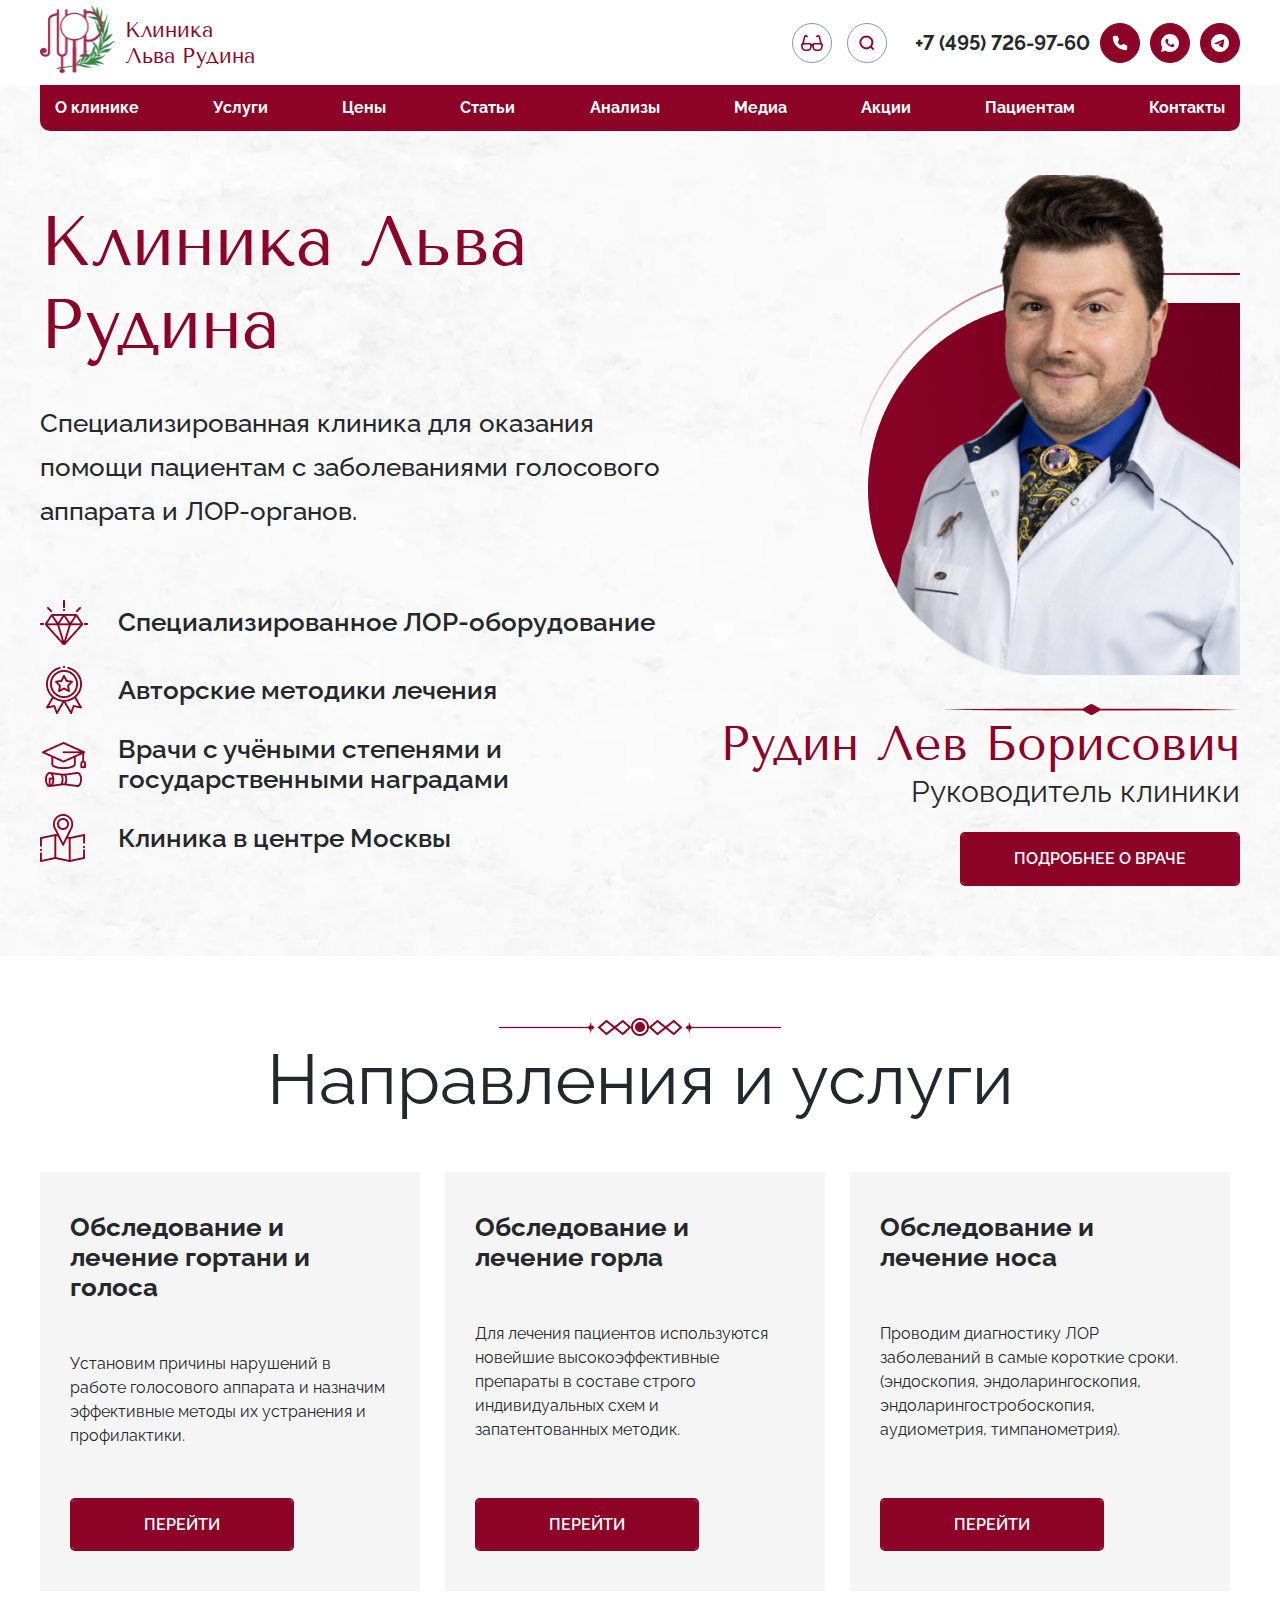
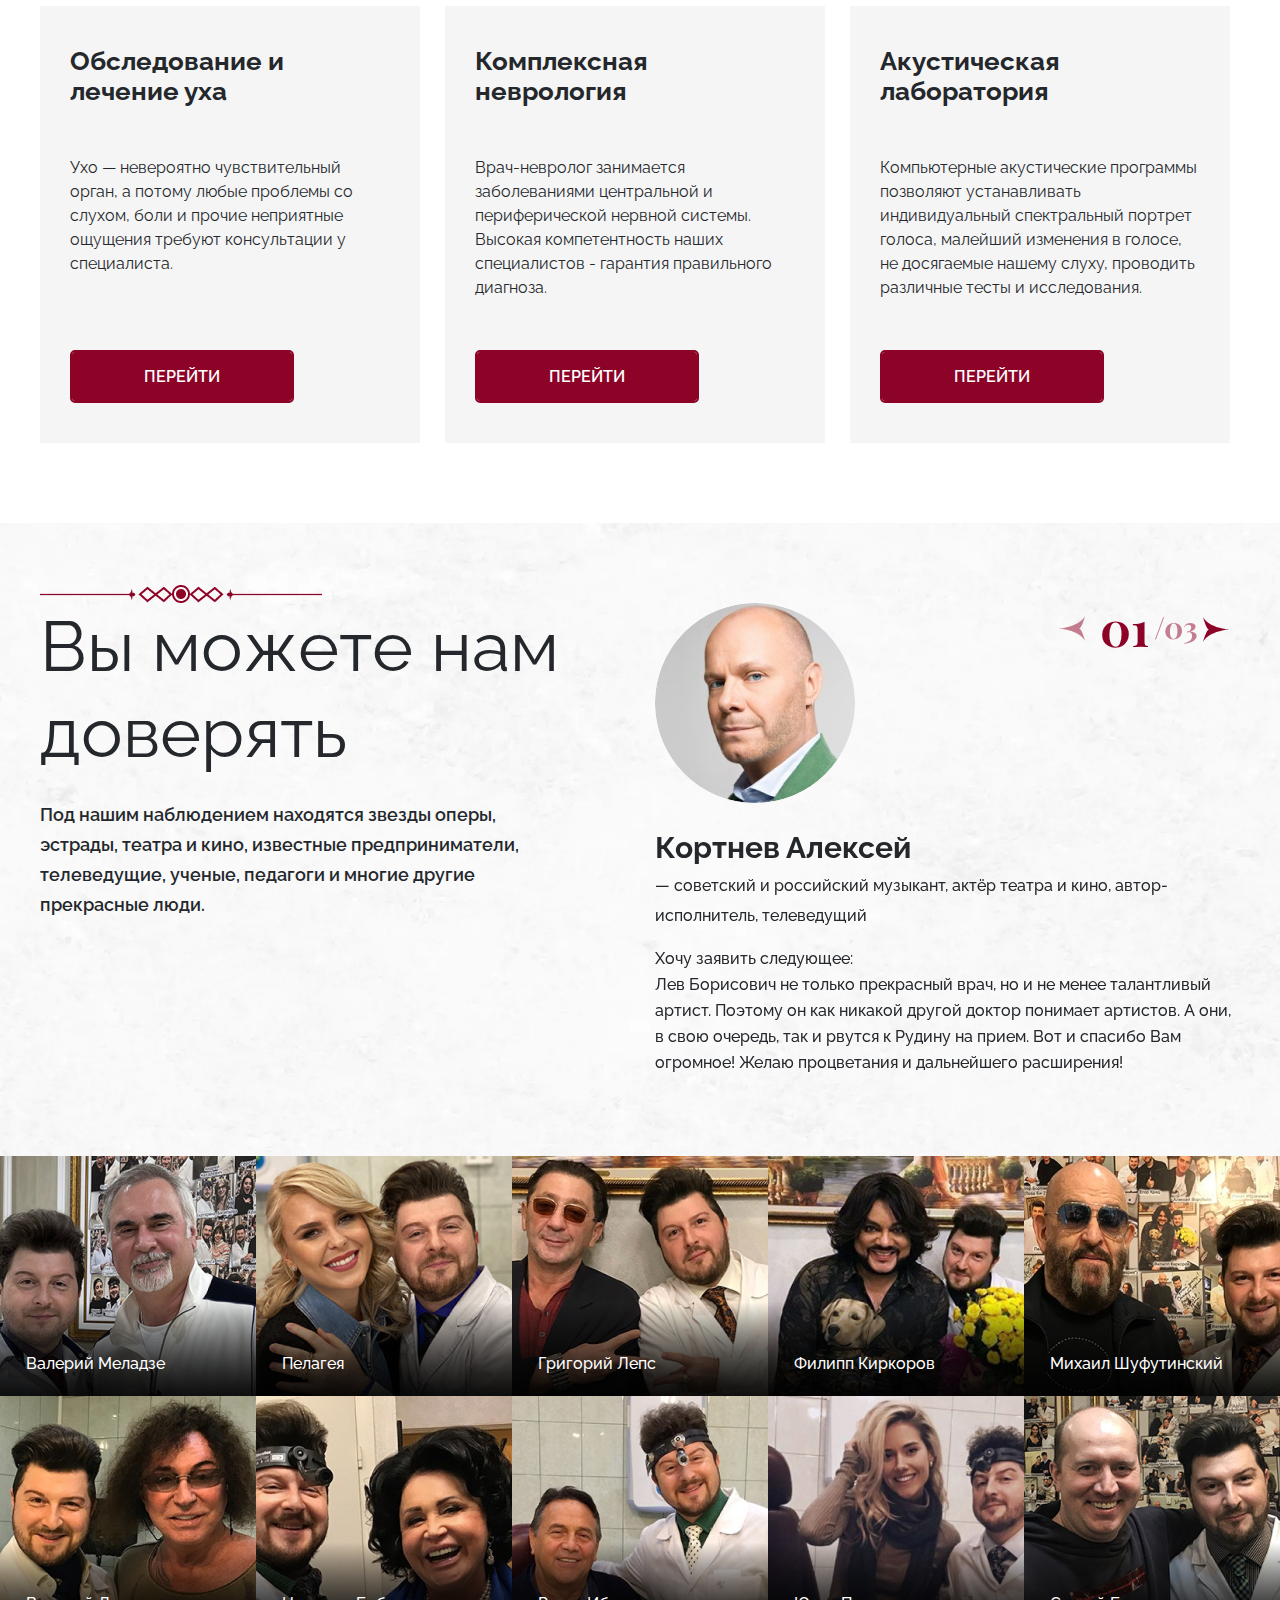
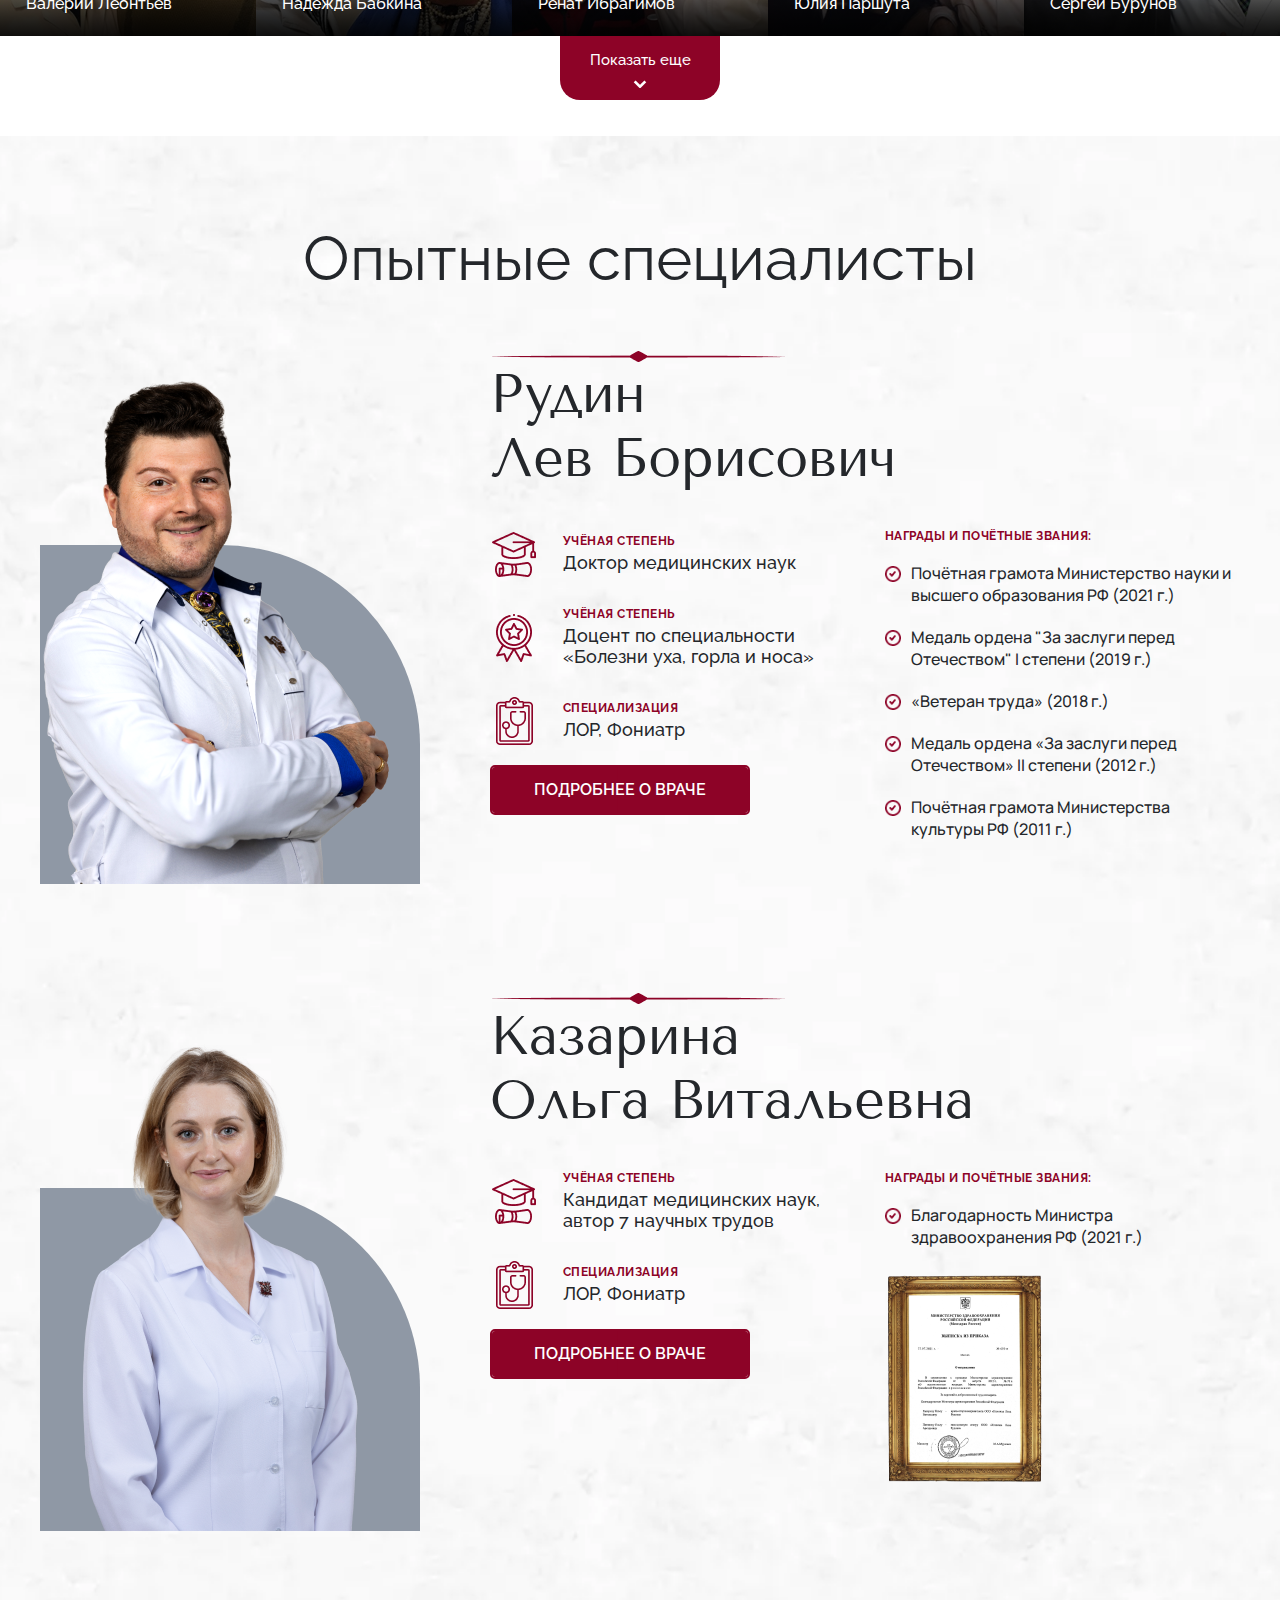
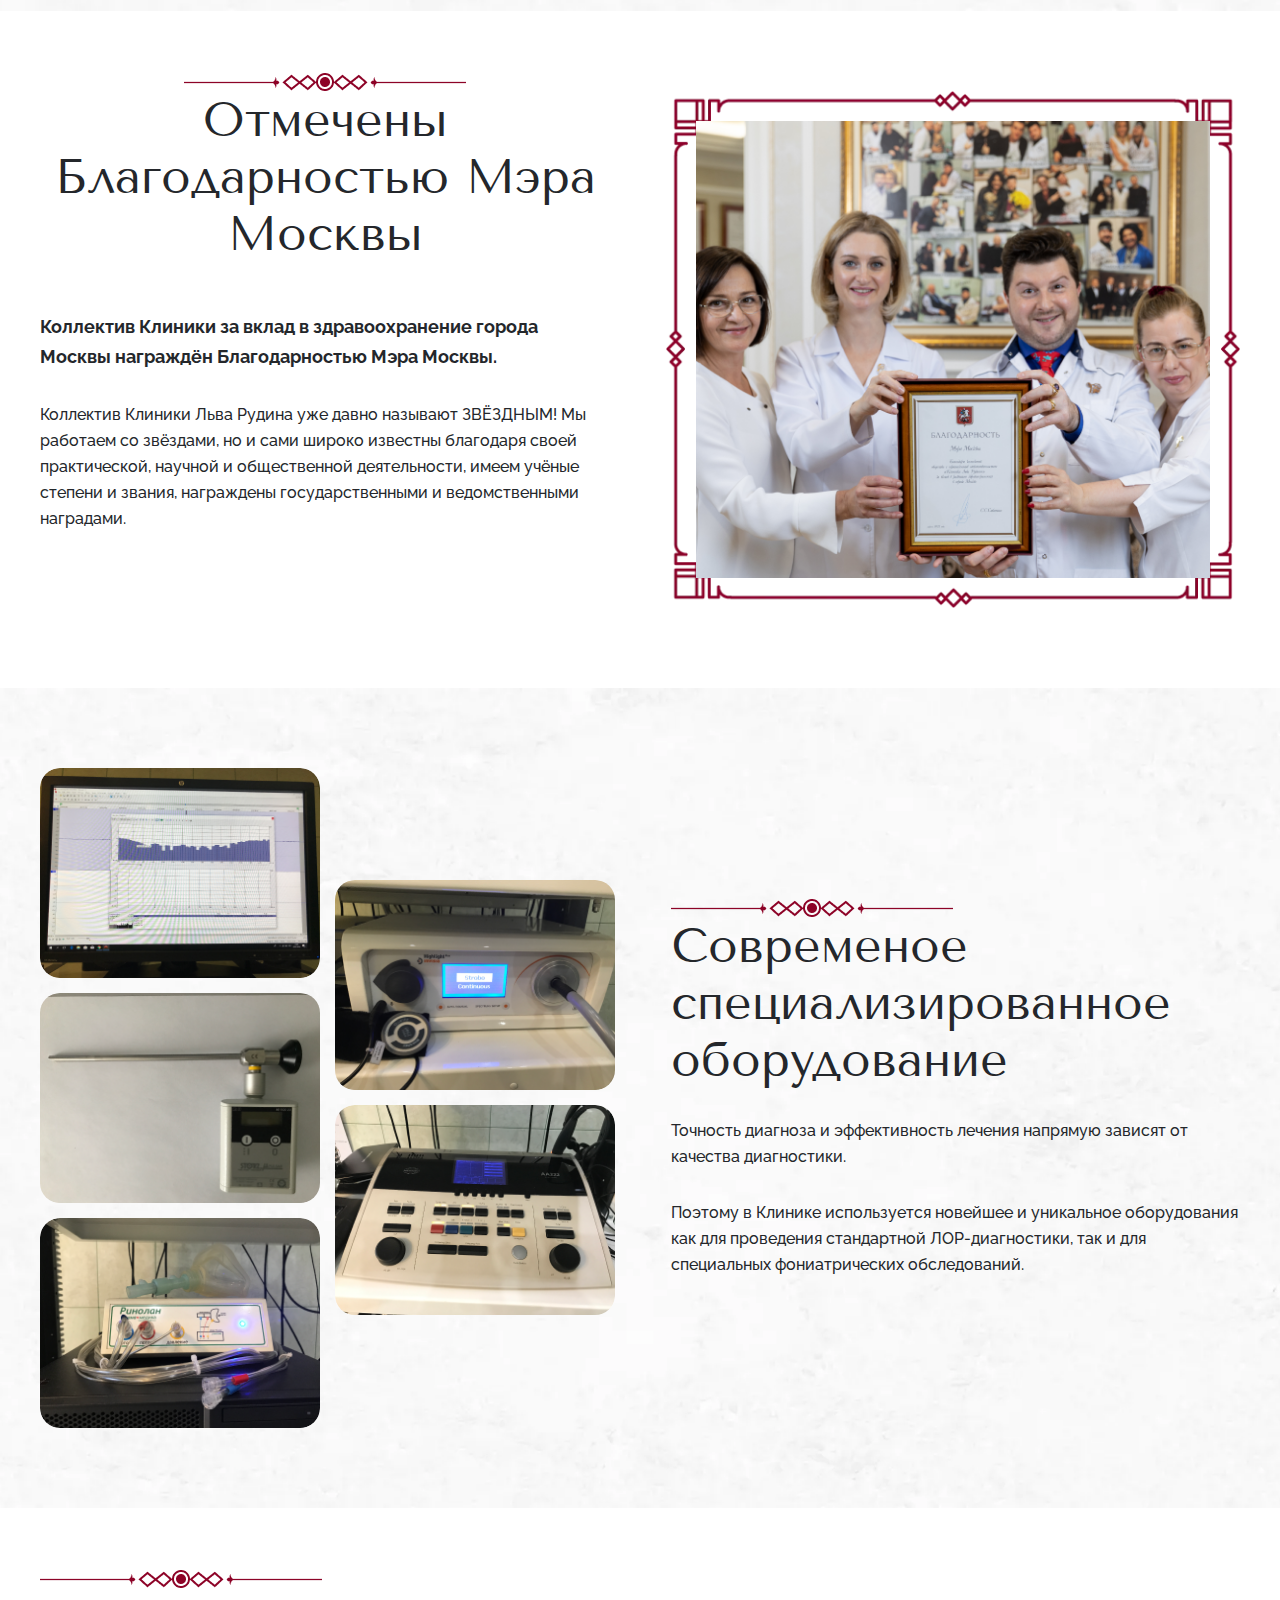
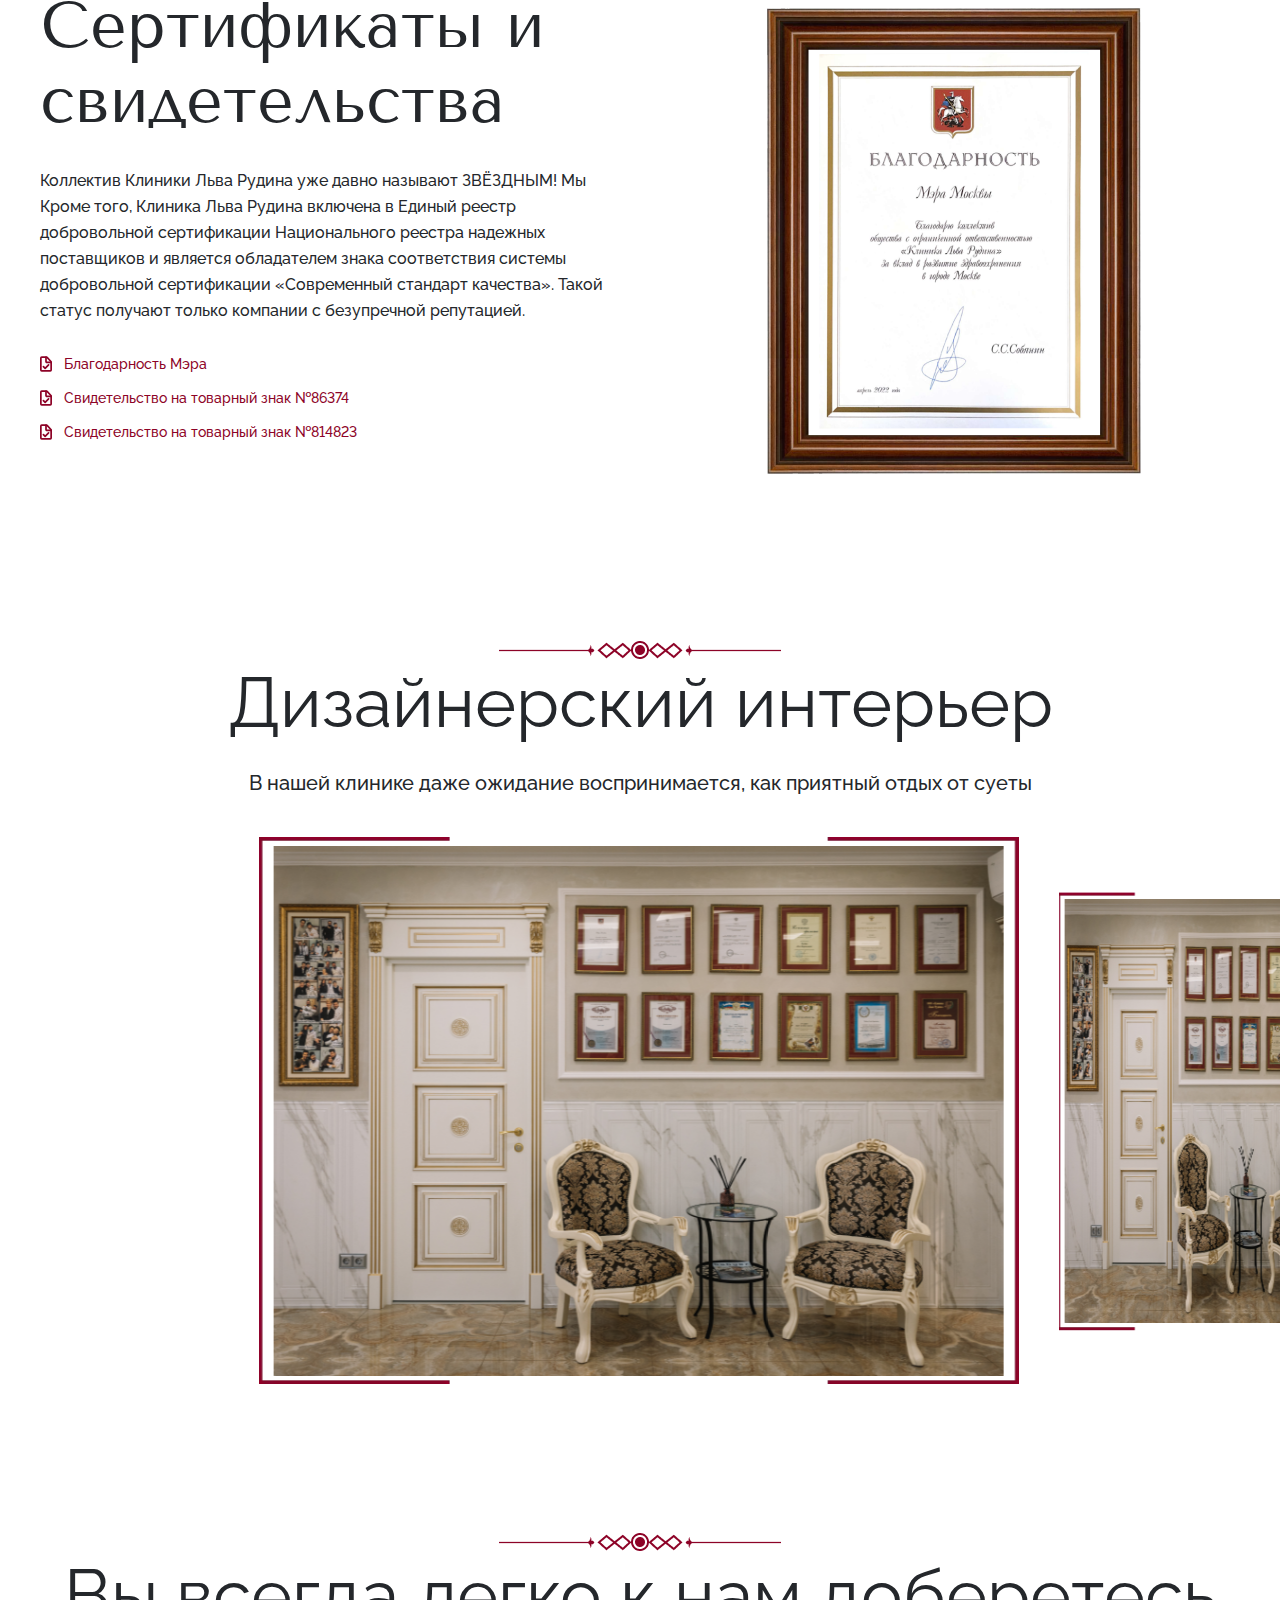
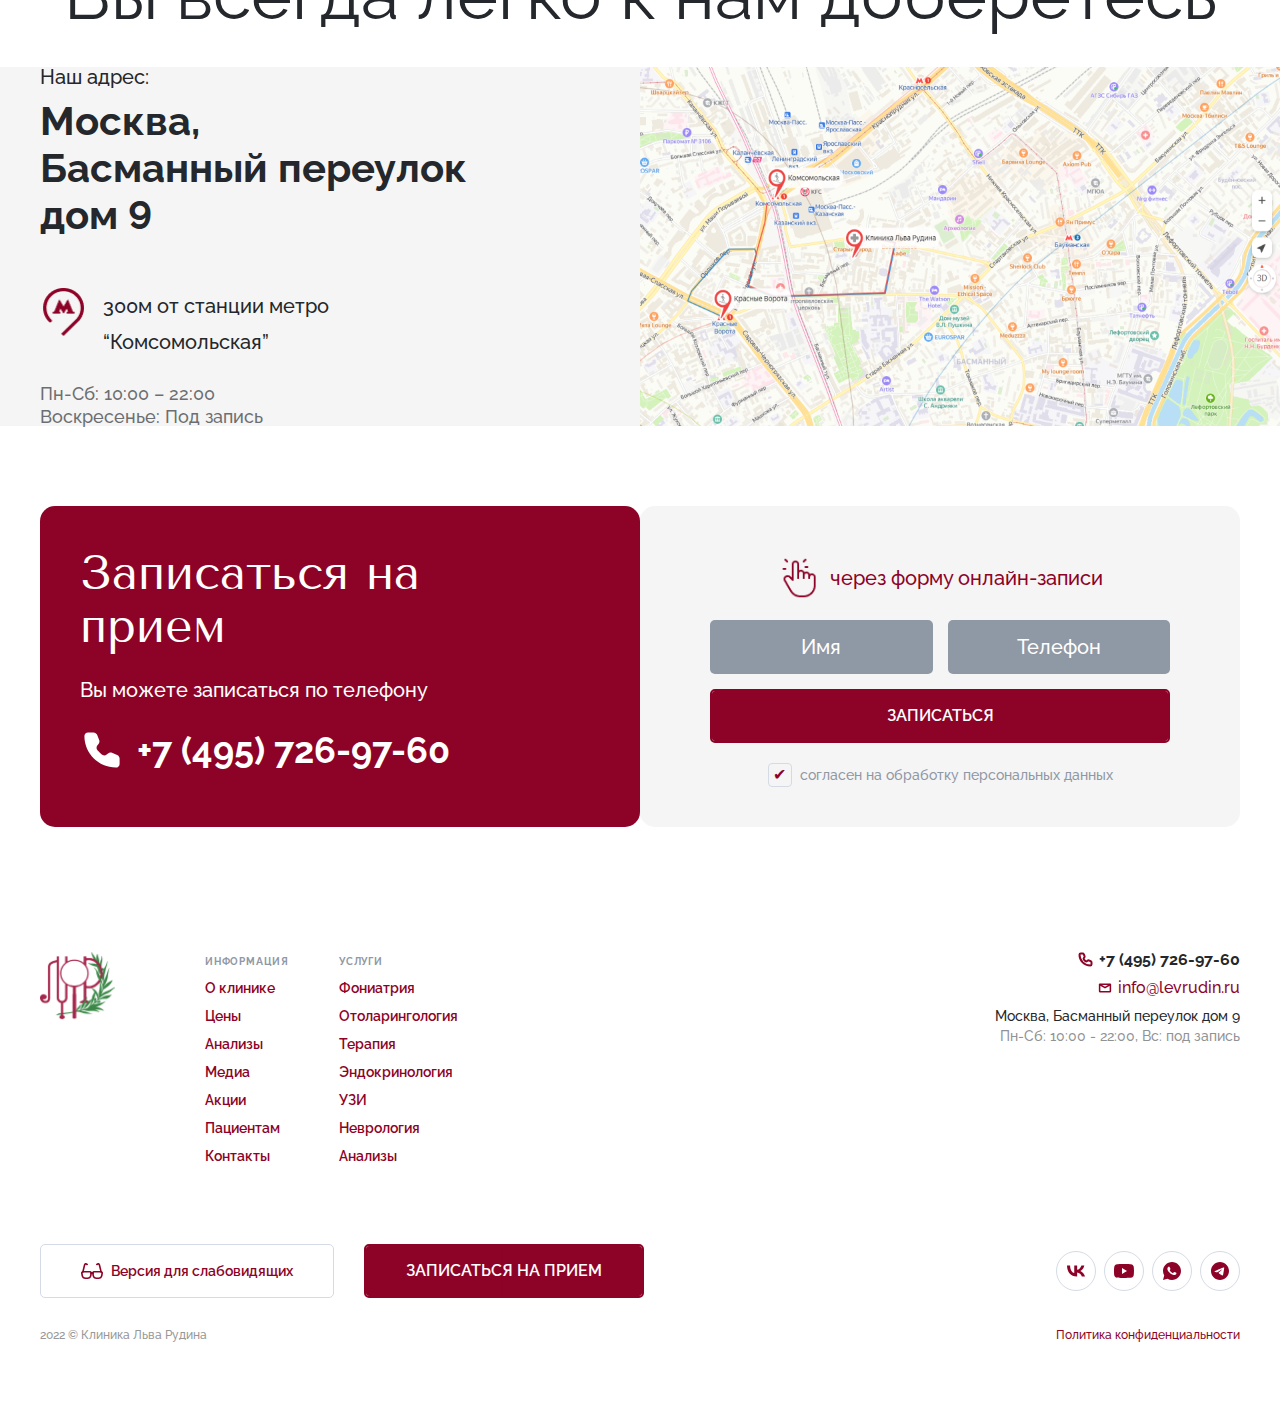
==== index.html @ e11194e7 "5" ====
<!DOCTYPE html>
<html lang="ru">
<head>
	<title>Главная</title>
	<meta charset="UTF-8">
	<meta name="format-detection" content="telephone=no">
	<meta name="viewport" content="width=device-width, initial-scale=1.0">
	<link rel="shortcut icon" href="img/favicon/Gulp.svg">
	<link rel="stylesheet" href="https://cdn.jsdelivr.net/npm/swiper@10/swiper-bundle.min.css?_v=20231007212232" />
	<link rel="stylesheet" href="css/style.min.css?_v=20231007212232">
</head>

<body>
	<div class="wrapper">
		<header class="header">
	<div class="header__body">
		<div class="header__container _container">
			<nav class="header__nav">
				<ul class="header__list">
					<li class="header__item"><a href="about.html" class="header__link link-page">О клинике</a></li>
					<li class="header__item"><a href="services.html" class="header__link link-page">Услуги</a></li>
					<li class="header__item"><a href="prices.html" class="header__link link-page">Цены</a></li>
					<li class="header__item"><a href="articles.html" class="header__link link-page">Статьи</a></li>
					<li class="header__item"><a href="analyzes.html" class="header__link link-page">Анализы</a></li>
					<li class="header__item"><a href="media.html" class="header__link link-page">Медиа</a></li>
					<li class="header__item"><a href="stocks.html" class="header__link link-page">Акции</a></li>
					<li class="header__item"><a href="patients.html" class="header__link link-page">Пациентам</a></li>
					<li class="header__item"><a href="contacts.html" class="header__link link-page">Контакты</a></li>
					<div class="header__list_close"></div>
				</ul>
				<div class="header-burger">
					<span></span>
					<span></span>
					<span></span>
				</div>
			</nav>

			<div class="header__content">
				<a href="index.html" class="header__logo">
					<img src="img/logo.png" alt="logo">
					<span class="header__logo-text">Клиника<br> Льва Рудина</span>
				</a>
				<div class="header__content-controls">
					<button class="header__visuallyImpaired header-controls-btn">
						<svg class='icon'>
							<use xlink:href='img/svg/sprite.svg#glasses'></use>
						</svg>
					</button>
					<form class="header__form">
						<input type="search" name="search" class="header__form_search" placeholder="поиск">
						<span class="header__form_btn header-controls-btn">
							<svg class='icon'>
								<use xlink:href='img/svg/sprite.svg#search'></use>
							</svg>
						</span>
					</form>
				</div>

				<a href="tel:74957269760" class="header__tel">+7 (495) 726-97-60</a>

				<div class="header__messengers" data-da=".header__nav,767.98,first">
					<a href="tel:74957269760" class="header__messengers_link">
						<svg class='icon'>
							<use xlink:href='img/svg/sprite.svg#tel'></use>
						</svg>
					</a>
					<a href="" class="header__messengers_link">
						<svg xmlns="http://www.w3.org/2000/svg" viewBox="0 0 18 18" class="icon">
							<path
								d="M9.00001 0C13.9707 0 18 4.0293 18 8.99999C18 13.9707 13.9707 18 9.00001 18C7.40951 18.0026 5.847 17.5816 4.47301 16.7805L0.00361266 18L1.22041 13.5288C0.418596 12.1544 -0.00264454 10.5912 1.24922e-05 8.99999C1.24922e-05 4.0293 4.02931 0 9.00001 0ZM5.93281 4.77L5.75281 4.7772C5.63628 4.78429 5.52239 4.81491 5.41801 4.8672C5.32038 4.92248 5.23126 4.9916 5.15341 5.0724C5.04541 5.1741 4.98421 5.2623 4.91851 5.3478C4.58562 5.78061 4.40638 6.31198 4.40911 6.858C4.41091 7.299 4.52611 7.72829 4.70611 8.12969C5.07421 8.94149 5.67991 9.80099 6.47911 10.5975C6.67171 10.7892 6.86071 10.9818 7.06411 11.1609C8.05716 12.0352 9.24053 12.6657 10.5201 13.0023L11.0313 13.0806C11.1978 13.0896 11.3643 13.077 11.5317 13.0689C11.7938 13.0554 12.0498 12.9844 12.2814 12.861C12.3993 12.8003 12.5143 12.7342 12.6261 12.663C12.6261 12.663 12.6648 12.6378 12.7386 12.582C12.8601 12.492 12.9348 12.4281 13.0356 12.3228C13.1103 12.2454 13.1751 12.1545 13.2246 12.051C13.2948 11.9043 13.365 11.6244 13.3938 11.3913C13.4154 11.2131 13.4091 11.1159 13.4064 11.0556C13.4028 10.9593 13.3227 10.8594 13.2354 10.8171L12.7116 10.5822C12.7116 10.5822 11.9286 10.2411 11.4498 10.0233C11.3997 10.0014 11.346 9.98891 11.2914 9.98639C11.2298 9.98007 11.1676 9.987 11.1089 10.0067C11.0503 10.0264 10.9965 10.0585 10.9512 10.1007C10.9467 10.0989 10.8864 10.1502 10.2357 10.9386C10.1984 10.9888 10.1469 11.0267 10.0879 11.0475C10.0289 11.0684 9.96509 11.0712 9.90451 11.0556C9.84588 11.0399 9.78843 11.02 9.7326 10.9962C9.62101 10.9494 9.58231 10.9314 9.50581 10.899C8.98927 10.6736 8.51103 10.369 8.08831 9.99629C7.97491 9.89729 7.86961 9.78929 7.76161 9.68489C7.40754 9.3458 7.09896 8.9622 6.84361 8.54369L6.79051 8.45819C6.75237 8.40074 6.72153 8.33877 6.69871 8.27369C6.66451 8.14139 6.75361 8.03519 6.75361 8.03519C6.75361 8.03519 6.97231 7.79579 7.07401 7.66619C7.17301 7.54019 7.25671 7.4178 7.31071 7.3305C7.41691 7.1595 7.45021 6.984 7.39441 6.8481C7.14241 6.2325 6.88141 5.6196 6.61321 5.0112C6.56011 4.8906 6.40261 4.8042 6.25951 4.7871C6.21091 4.7817 6.16231 4.7763 6.11371 4.7727C5.99284 4.76669 5.87173 4.76789 5.75101 4.7763L5.93191 4.7691L5.93281 4.77Z" />
						</svg>
					</a>
					<a href="" class="header__messengers_link">
						<svg xmlns="http://www.w3.org/2000/svg" viewBox="0 0 18 18" class="icon">
							<path
								d="M9 0C4.032 0 0 4.032 0 9C0 13.968 4.032 18 9 18C13.968 18 18 13.968 18 9C18 4.032 13.968 0 9 0ZM13.176 6.12C13.041 7.542 12.456 10.998 12.159 12.591C12.033 13.266 11.781 13.491 11.547 13.518C11.025 13.563 10.629 13.176 10.125 12.843C9.333 12.321 8.883 11.997 8.118 11.493C7.227 10.908 7.803 10.584 8.316 10.062C8.451 9.927 10.755 7.83 10.8 7.641C10.8063 7.61237 10.8054 7.58265 10.7976 7.55442C10.7897 7.52619 10.7751 7.5003 10.755 7.479C10.701 7.434 10.629 7.452 10.566 7.461C10.485 7.479 9.225 8.316 6.768 9.972C6.408 10.215 6.084 10.341 5.796 10.332C5.472 10.323 4.86 10.152 4.401 9.999C3.834 9.819 3.393 9.72 3.429 9.405C3.447 9.243 3.672 9.081 4.095 8.91C6.723 7.767 8.469 7.011 9.342 6.651C11.844 5.607 12.357 5.427 12.699 5.427C12.771 5.427 12.942 5.445 13.05 5.535C13.14 5.607 13.167 5.706 13.176 5.778C13.167 5.832 13.185 5.994 13.176 6.12Z" />
						</svg>
					</a>
				</div>
			</div>
		</div>
	</div>
</header>
		<main class="page">
			<section class="intro section section-bg">
				<div class="intro__container _container">
					<div class="intro__body">
						<div class="intro__content">
							<h1 class="intro__title h1">Клиника Льва Рудина</h1>
							<p class="intro__subtitle">Специализированная клиника для оказания помощи пациентам с заболеваниями
								голосового аппарата и ЛОР-органов.</p>
							<ul class="intro__list">
								<li class="intro__item">
									<img src="img/icons/intro-list-1.png" alt="icon">
									<span>Специализированное ЛОР-оборудование</span>
								</li>
								<li class="intro__item">
									<img src="img/icons/intro-list-2.png" alt="icon">
									<span>Авторские методики лечения</span>
								</li>
								<li class="intro__item">
									<img src="img/icons/intro-list-3.png" alt="icon">
									<span>Врачи с учёными степенями
										и государственными наградами</span>
								</li>
								<li class="intro__item">
									<img src="img/icons/intro-list-4.png" alt="icon">
									<span>Клиника в центре Москвы</span>
								</li>
							</ul>
						</div>
						<div class="intro__right">
							<div class="intro__wpImg">
								<img src="img/rudin_new.png" alt="Рудин">
							</div>
							<div class="intro__right_block">
								<h2 class="intro__right_title">
									Рудин Лев Борисович
									<img src="img/icons/intro-decor.png" alt="intro-decor">
								</h2>
								<span class="intro__right_post">Руководитель клиники</span>
								<a href="" class="intro__right_link button hover">Подробнее о враче</a>
							</div>
						</div>
					</div>
				</div>
			</section>

			<section class="services section">
				<div class="services__container _container">
					<div class="services__body">
						<h2 class="services__title h2">
							<img src="img/icons/title-decor.png" alt="title-decor">
							Направления и услуги
						</h2>
						<div class="services__swiper">
							<div class="services__content">
								<div class="services__block">
									<h4 class="services__block_title">Обследование и лечение гортани и голоса</h4>
									<p class="services__block_text">Установим причины нарушений в работе голосового аппарата и назначим
										эффективные методы их устранения
										и профилактики.</p>
									<button class="services__block_button button hover">Перейти</button>
								</div>
								<div class="services__block">
									<h4 class="services__block_title">Обследование и лечение горла</h4>
									<p class="services__block_text">Для лечения пациентов используются новейшие высокоэффективные
										препараты
										в составе строго индивидуальных схем и запатентованных методик. </p>
									<button class="services__block_button button hover">Перейти</button>
								</div>
								<div class="services__block">
									<h4 class="services__block_title">Обследование и лечение носа</h4>
									<p class="services__block_text">Проводим диагностику ЛОР заболеваний в самые короткие сроки.
										(эндоскопия, эндоларингоскопия, эндоларингостробоскопия, аудиометрия, тимпанометрия). </p>
									<button class="services__block_button button hover">Перейти</button>
								</div>
								<div class="services__block">
									<h4 class="services__block_title">Обследование и лечение уха</h4>
									<p class="services__block_text">Ухо ― невероятно чувствительный орган, а потому любые проблемы со
										слухом, боли и прочие неприятные ощущения требуют консультации у специалиста.</p>
									<button class="services__block_button button hover">Перейти</button>
								</div>
								<div class="services__block">
									<h4 class="services__block_title">Комплексная неврология</h4>
									<p class="services__block_text">Врач-невролог занимается заболеваниями центральной и периферической
										нервной системы. Высокая компетентность наших специалистов - гарантия правильного диагноза.</p>
									<button class="services__block_button button hover">Перейти</button>
								</div>
								<div class="services__block">
									<h4 class="services__block_title">Акустическая лаборатория</h4>
									<p class="services__block_text">Компьютерные акустические программы позволяют устанавливать
										индивидуальный спектральный портрет голоса, малейший изменения в голосе, не досягаемые нашему слуху,
										проводить различные тесты и исследования. </p>
									<button class="services__block_button button hover">Перейти</button>
								</div>
							</div>
							<img src="img/services-bg.png" alt="services-bg" class="services__bg img-decors bg-1">
							<img src="img/services-bg.png" alt="services-bg" class="services__bg img-decors bg-2">
							<div class="services__swiper-pagination swiper-pagination"></div>
						</div>
					</div>
				</div>
			</section>

			<section class="trust section section-bg">
				<div class="trust__container _container">
					<div class="trust__body">
						<div class="trust__content">
							<h2 class="trust__title h2">
								<img src="img/icons/title-decor.png" alt="title-decor">
								Вы можете нам доверять
							</h2>
							<p class="trust__text">Под нашим наблюдением находятся звезды оперы, эстрады, театра и кино, известные
								предприниматели, телеведущие, ученые, педагоги и многие другие прекрасные люди.</p>
						</div>
						<div class="trust__swiper swiper">
							<div class="trust__swiper_wrapper swiper-wrapper">
								<div class="trust__swiper_slide swiper-slide">
									<div class="trust__swiper_wpImg">
										<img src="img/trust-slide-1.png" alt="trust-slide">
									</div>
									<div class="trust__swiper_name" data-swiper-parallax="-100">Кортнев Алексей</div>
									<div class="trust__swiper_description" data-swiper-parallax="-200"> — советский и российский музыкант,
										актёр театра и кино,
										автор-исполнитель, телеведущий </div>
									<div class="trust__swiper_feedback" data-swiper-parallax="-300">Хочу заявить следующее:<br>
										Лев Борисович не только прекрасный врач, но и не менее талантливый артист. Поэтому он как никакой
										другой доктор понимает артистов. А они, в свою очередь, так и рвутся к Рудину на прием. Вот и
										спасибо Вам огромное! Желаю процветания и дальнейшего расширения! </div>
								</div>
								<div class="trust__swiper_slide swiper-slide">
									<div class="trust__swiper_wpImg">
										<img src="img/trust-slide-1.png" alt="trust-slide">
									</div>
									<div class="trust__swiper_name" data-swiper-parallax-x="-100" data-swiper-parallax-duration="600">
										Кортнев Алексей</div>
									<div class="trust__swiper_description" data-swiper-parallax-x="-200"
										data-swiper-parallax-duration="600"> — советский и российский музыкант,
										актёр театра и кино,
										автор-исполнитель, телеведущий </div>
									<div class="trust__swiper_feedback" data-swiper-parallax-x="-300" data-swiper-parallax-duration="600">
										Хочу заявить следующее:<br>
										Лев Борисович не только прекрасный врач, но и не менее талантливый артист. Поэтому он как никакой
										другой доктор понимает артистов. А они, в свою очередь, так и рвутся к Рудину на прием. Вот и
										спасибо Вам огромное! Желаю процветания и дальнейшего расширения! </div>
								</div>
								<div class="trust__swiper_slide swiper-slide">
									<div class="trust__swiper_wpImg">
										<img src="img/trust-slide-1.png" alt="trust-slide">
									</div>
									<div class="trust__swiper_name" data-swiper-parallax-x="-100" data-swiper-parallax-duration="600">
										Кортнев Алексей</div>
									<div class="trust__swiper_description" data-swiper-parallax-x="-200"
										data-swiper-parallax-duration="600"> — советский и российский музыкант,
										актёр театра и кино,
										автор-исполнитель, телеведущий </div>
									<div class="trust__swiper_feedback" data-swiper-parallax-x="-300" data-swiper-parallax-duration="600">
										Хочу заявить следующее:<br>
										Лев Борисович не только прекрасный врач, но и не менее талантливый артист. Поэтому он как никакой
										другой доктор понимает артистов. А они, в свою очередь, так и рвутся к Рудину на прием. Вот и
										спасибо Вам огромное! Желаю процветания и дальнейшего расширения! </div>
								</div>
							</div>
							<div class="trust__swiper_navigation">
								<div class="trust__swiper_button trust__swiper_button-prev swiper-button-prev">
									<svg class='icon'>
										<use xlink:href='img/svg/sprite.svg#arrow'></use>
									</svg>
								</div>
								<div class="trust__swiper_info">
									<span class="current-slides"></span>
									<span class="all-slides"></span>
								</div>
								<div class="trust__swiper_button trust__swiper_button-next swiper-button-next">
									<svg class='icon'>
										<use xlink:href='img/svg/sprite.svg#arrow'></use>
									</svg>
								</div>
							</div>
						</div>
					</div>
				</div>
			</section>

			<section class="gallery">
				<div class="gallery__body">
					<div class="gallery__content">
						<a class="gallery__tile" data-fslightbox="gallery" href="img/gallery-1.png">
							<img src="img/gallery-1.png" alt="gallery">
							<span class="gallery__tile-name">Валерий Меладзе</span>
							<div class="gallery__tile-zoom">
								<svg class='icon'>
									<use xlink:href='img/svg/sprite.svg#zoom'></use>
								</svg>
							</div>
						</a>
						<a class="gallery__tile" data-fslightbox="gallery" href="img/gallery-2.png">
							<img src="img/gallery-2.png" alt="gallery">
							<span class="gallery__tile-name">Пелагея</span>
							<div class="gallery__tile-zoom">
								<svg class='icon'>
									<use xlink:href='img/svg/sprite.svg#zoom'></use>
								</svg>
							</div>
						</a>
						<a class="gallery__tile" data-fslightbox="gallery" href="img/gallery-3.png">
							<img src="img/gallery-3.png" alt="gallery">
							<span class="gallery__tile-name">Григорий Лепс</span>
							<div class="gallery__tile-zoom">
								<svg class='icon'>
									<use xlink:href='img/svg/sprite.svg#zoom'></use>
								</svg>
							</div>
						</a>
						<a class="gallery__tile" data-fslightbox="gallery" href="img/gallery-4.png">
							<img src="img/gallery-4.png" alt="gallery">
							<span class="gallery__tile-name">Филипп Киркоров</span>
							<div class="gallery__tile-zoom">
								<svg class='icon'>
									<use xlink:href='img/svg/sprite.svg#zoom'></use>
								</svg>
							</div>
						</a>
						<a class="gallery__tile" data-fslightbox="gallery" href="img/gallery-5.png">
							<img src="img/gallery-5.png" alt="gallery">
							<span class="gallery__tile-name">Михаил Шуфутинский</span>
							<div class="gallery__tile-zoom">
								<svg class='icon'>
									<use xlink:href='img/svg/sprite.svg#zoom'></use>
								</svg>
							</div>
						</a>
						<a class="gallery__tile" data-fslightbox="gallery" href="img/gallery-6.png">
							<img src="img/gallery-6.png" alt="gallery">
							<span class="gallery__tile-name">Валерий Леонтьев</span>
							<div class="gallery__tile-zoom">
								<svg class='icon'>
									<use xlink:href='img/svg/sprite.svg#zoom'></use>
								</svg>
							</div>
						</a>
						<a class="gallery__tile" data-fslightbox="gallery" href="img/gallery-7.png">
							<img src="img/gallery-7.png" alt="gallery">
							<span class="gallery__tile-name">Надежда Бабкина</span>
							<div class="gallery__tile-zoom">
								<svg class='icon'>
									<use xlink:href='img/svg/sprite.svg#zoom'></use>
								</svg>
							</div>
						</a>
						<a class="gallery__tile" data-fslightbox="gallery" href="img/gallery-8.png">
							<img src="img/gallery-8.png" alt="gallery">
							<span class="gallery__tile-name">Ренат Ибрагимов</span>
							<div class="gallery__tile-zoom">
								<svg class='icon'>
									<use xlink:href='img/svg/sprite.svg#zoom'></use>
								</svg>
							</div>
						</a>
						<a class="gallery__tile" data-fslightbox="gallery" href="img/gallery-9.png">
							<img src="img/gallery-9.png" alt="gallery">
							<span class="gallery__tile-name">Юлия Паршута</span>
							<div class="gallery__tile-zoom">
								<svg class='icon'>
									<use xlink:href='img/svg/sprite.svg#zoom'></use>
								</svg>
							</div>
						</a>
						<a class="gallery__tile" data-fslightbox="gallery" href="img/gallery-10.png">
							<img src="img/gallery-10.png" alt="gallery">
							<span class="gallery__tile-name">Сергей Бурунов</span>
							<div class="gallery__tile-zoom">
								<svg class='icon'>
									<use xlink:href='img/svg/sprite.svg#zoom'></use>
								</svg>
							</div>
						</a>
						<a class="gallery__tile" data-fslightbox="gallery" href="img/gallery-1.png">
							<img src="img/gallery-1.png" alt="gallery">
							<span class="gallery__tile-name">Валерий Меладзе</span>
							<div class="gallery__tile-zoom">
								<svg class='icon'>
									<use xlink:href='img/svg/sprite.svg#zoom'></use>
								</svg>
							</div>
						</a>
						<a class="gallery__tile" data-fslightbox="gallery" href="img/gallery-2.png">
							<img src="img/gallery-2.png" alt="gallery">
							<span class="gallery__tile-name">Пелагея</span>
							<div class="gallery__tile-zoom">
								<svg class='icon'>
									<use xlink:href='img/svg/sprite.svg#zoom'></use>
								</svg>
							</div>
						</a>
						<a class="gallery__tile" data-fslightbox="gallery" href="img/gallery-3.png">
							<img src="img/gallery-3.png" alt="gallery">
							<span class="gallery__tile-name">Григорий Лепс</span>
							<div class="gallery__tile-zoom">
								<svg class='icon'>
									<use xlink:href='img/svg/sprite.svg#zoom'></use>
								</svg>
							</div>
						</a>
						<a class="gallery__tile" data-fslightbox="gallery" href="img/gallery-4.png">
							<img src="img/gallery-4.png" alt="gallery">
							<span class="gallery__tile-name">Филипп Киркоров</span>
							<div class="gallery__tile-zoom">
								<svg class='icon'>
									<use xlink:href='img/svg/sprite.svg#zoom'></use>
								</svg>
							</div>
						</a>
						<a class="gallery__tile" data-fslightbox="gallery" href="img/gallery-5.png">
							<img src="img/gallery-5.png" alt="gallery">
							<span class="gallery__tile-name">Михаил Шуфутинский</span>
							<div class="gallery__tile-zoom">
								<svg class='icon'>
									<use xlink:href='img/svg/sprite.svg#zoom'></use>
								</svg>
							</div>
						</a>
					</div>
					<button class="gallery__button">
						<span class="more">Показать еще</span>
						<span class="wrap">Свернуть</span>
						<svg xmlns="http://www.w3.org/2000/svg" viewBox="0 0 11 6">
							<path d="M9.5 1L5.5 5L1.5 1" />
						</svg>
					</button>
				</div>
			</section>

			<section class="specialists section section-bg">
				<div class="specialists__container _container">
					<div class="specialists__body">
						<h2 class="specialists__title h2">Опытные специалисты</h2>
						<div class="specialists__content">
							<div class="specialists__specialist">
								<div class="specialists__specialist_wpImg" data-da=".specialists__specialist_content,991.98,first">
									<img src="img/specialist-1.png" alt="Рудин Лев Борисович">
								</div>
								<div class="specialists__specialist_content">
									<h3 class="specialists__specialist_title">
										<img src="img/icons/intro-decor.png" alt="intro-decor">
										Рудин<br> Лев Борисович
									</h3>
									<div class="specialists__specialist_flex">
										<div class="specialists__specialist_flex-column">
											<ul class="specialists__specialist_list-left">
												<li class="specialists__specialist_item-left">
													<img src="img/icons/intro-list-3.png" alt="icon">
													<div class="specialists__specialist_item-content">
														<span>Учёная степень</span>
														<p>Доктор медицинских наук</p>
													</div>
												</li>
												<li class="specialists__specialist_item-left">
													<img src="img/icons/intro-list-2.png" alt="icon">
													<div class="specialists__specialist_item-content">
														<span>Учёная степень</span>
														<p>Доцент по специальности «Болезни уха, горла и носа»</p>
													</div>
												</li>
												<li class="specialists__specialist_item-left">
													<img src="img/icons/intro-list-5.png" alt="icon">
													<div class="specialists__specialist_item-content">
														<span>специализация</span>
														<p>ЛОР, Фониатр</p>
													</div>
												</li>
											</ul>
											<a href="" class="specialists__specialist_button button hover">Подробнее о враче</a>
										</div>
										<div class="specialists__specialist_flex-column">
											<h6 class="specialists__specialist_list-title">Награды и почётные звания:</h6>
											<ul class="specialists__specialist_list-right">
												<li class="specialists__specialist_item-right">
													<img src="img/icons/check.png" alt="check">
													<p>Почётная грамота Министерство науки и высшего образования РФ (2021 г.)</p>
												</li>
												<li class="specialists__specialist_item-right">
													<img src="img/icons/check.png" alt="check">
													<p>Медаль ордена "За заслуги перед Отечеством" I степени (2019 г.)</p>
												</li>
												<li class="specialists__specialist_item-right">
													<img src="img/icons/check.png" alt="check">
													<p>«Ветеран труда» (2018 г.)</p>
												</li>
												<li class="specialists__specialist_item-right">
													<img src="img/icons/check.png" alt="check">
													<p>Медаль ордена «За заслуги перед Отечеством» II степени (2012 г.)</p>
												</li>
												<li class="specialists__specialist_item-right">
													<img src="img/icons/check.png" alt="check">
													<p>Почётная грамота Министерства культуры РФ (2011 г.)</p>
												</li>
											</ul>
										</div>
									</div>
								</div>
							</div>
							<div class="specialists__specialist">
								<div class="specialists__specialist_wpImg" data-da=".specialist-content-2,991.98,first">
									<img src="img/specialist-2.png" alt="Казарина Ольга Витальевна ">
								</div>
								<div class="specialists__specialist_content specialist-content-2">
									<h3 class="specialists__specialist_title">
										<img src="img/icons/intro-decor.png" alt="intro-decor">
										Казарина<br> Ольга Витальевна
									</h3>
									<div class="specialists__specialist_flex">
										<div class="specialists__specialist_flex-column">
											<ul class="specialists__specialist_list-left">
												<li class="specialists__specialist_item-left">
													<img src="img/icons/intro-list-3.png" alt="icon">
													<div class="specialists__specialist_item-content">
														<span>Учёная степень</span>
														<p>Кандидат медицинских наук, автор 7 научных трудов</p>
													</div>
												</li>
												<li class="specialists__specialist_item-left">
													<img src="img/icons/intro-list-5.png" alt="icon">
													<div class="specialists__specialist_item-content">
														<span>специализация</span>
														<p>ЛОР, Фониатр</p>
													</div>
												</li>
											</ul>
											<a href="" class="specialists__specialist_button button hover">Подробнее о враче</a>
										</div>
										<div class="specialists__specialist_flex-column">
											<h6 class="specialists__specialist_list-title">Награды и почётные звания:</h6>
											<ul class="specialists__specialist_list-right">
												<li class="specialists__specialist_item-right">
													<img src="img/icons/check.png" alt="check">
													<p>Благодарность Министра здравоохранения РФ (2021 г.)</p>
												</li>
												<img src="img/gramota.png" alt="грамота" class="img-awards">
											</ul>
										</div>
									</div>
								</div>
							</div>
						</div>
					</div>
				</div>
			</section>

			<section class="thanks section">
				<div class="thanks__container _container">
					<div class="thanks__body">
						<div class="specialists__progress">
							<div class="specialists__progress_content progress-content-1">
								<h3 class="specialists__progress_title h3 text-center">
									<img src="img/icons/title-decor.png" alt="title-decor">
									Отмечены Благодарностью Мэра Москвы
								</h3>
								<div class="specialists__progress_wpText border-decor">
									<p class="specialists__progress_subtitle">Коллектив Клиники за вклад в здравоохранение города Москвы
										награждён Благодарностью Мэра Москвы.</p>
									<p class="specialists__progress_text">Коллектив Клиники Льва Рудина уже давно называют ЗВЁЗДНЫМ! Мы
										работаем со звёздами, но и сами широко известны благодаря своей практической, научной и
										общественной
										деятельности, имеем учёные степени и звания, награждены государственными и ведомственными
										наградами.
									</p>
									<img src="img/icons/decor-2.png" alt="decor" class="img-decor">
								</div>
							</div>

							<div class="specialists__progress_wpImg border-decor" data-da=".progress-content-1,767.98,1">
								<img src="img/progress-1.png" alt="progress">
							</div>
						</div>
					</div>
				</div>
			</section>

			<section class="equipment section section-bg">
				<div class="equipment__container _container">
					<div class="equipment__body">
						<div class="specialists__progress">
							<div class="specialists__progress_content progress-content-2">
								<h3 class="specialists__progress_title h3">
									<img src="img/icons/title-decor.png" alt="title-decor">
									Современое специализированное оборудование
								</h3>
								<p class="specialists__progress_text">Точность диагноза и эффективность лечения напрямую зависят от
									качества диагностики.</p>
								<p class="specialists__progress_text">
									Поэтому в Клинике используется новейшее и уникальное оборудования как для проведения стандартной
									ЛОР-диагностики, так и для специальных фониатрических обследований.
								</p>
							</div>

							<div class="specialists__progress_wpImg" data-da=".progress-content-2,767.98,1">
								<ul class="grid-images">
									<div class="grid-images__column">
										<li class="grid-images__item">
											<img src="img/equipment-1.png" alt="equipment">
										</li>

										<li class="grid-images__item">
											<img src="img/equipment-3.png" alt="equipment">
										</li>

										<li class="grid-images__item">
											<img src="img/equipment-5.png" alt="equipment">
										</li>
									</div>
									<div class="grid-images__column">
										<li class="grid-images__item">
											<img src="img/equipment-2.png" alt="equipment">
										</li>
										<li class="grid-images__item">
											<img src="img/equipment-4.png" alt="equipment">
										</li>
									</div>
								</ul>
							</div>
						</div>
					</div>
				</div>
			</section>

			<section class="certificates section">
				<div class="certificates__container _container">
					<div class="certificates__body">
						<div class="specialists__progress">
							<div class="specialists__progress_content progress-content-3">
								<h3 class="specialists__progress_title h3">
									<img src="img/icons/title-decor.png" alt="title-decor">
									Сертификаты и свидетельства
								</h3>
								<p class="specialists__progress_text">Коллектив Клиники Льва Рудина уже давно называют ЗВЁЗДНЫМ! Мы
									Кроме того, Клиника Льва Рудина включена в Единый реестр добровольной сертификации Национального
									реестра надежных поставщиков и является обладателем знака соответствия системы добровольной
									сертификации «Современный стандарт качества». Такой статус получают только компании с безупречной
									репутацией.
								</p>
								<ul class="specialists__progress__files">
									<li class="specialists__progress__file">
										<svg class='icon'>
											<use xlink:href='img/svg/sprite.svg#file'></use>
										</svg>
										<a href="assets/files/output.pdf" target="_blank">Благодарность Мэра</a>
									</li>
									<li class="specialists__progress__file">
										<svg class='icon'>
											<use xlink:href='img/svg/sprite.svg#file'></use>
										</svg>
										<a href="assets/files/output.pdf" target="_blank">Свидетельство на товарный знак №86374</a>
									</li>
									<li class="specialists__progress__file">
										<svg class='icon'>
											<use xlink:href='img/svg/sprite.svg#file'></use>
										</svg>
										<a href="assets/files/output.pdf" target="_blank">Свидетельство на товарный знак №814823</a>
									</li>
								</ul>
							</div>
							<div class="specialists__progress_wpImg" data-da=".progress-content-3,767.98,1">
								<img src="img/specialists.png" alt="specialists">
							</div>
						</div>
					</div>
				</div>
			</section>

			<section class="interior section">
				<div class="interior__body">
					<h2 class="interior__title h2">
						<img src="img/icons/title-decor.png" alt="interior">
						Дизайнерский интерьер
					</h2>
					<p class="interior__subtitle">В нашей клинике даже ожидание воспринимается, как приятный отдых от суеты</p>
					<div class="interior__slider swiper">
						<div class="interior__slider-wrapper swiper-wrapper">
							<div class="interior__slider-slide swiper-slide">
								<img src="img/interior-1.png" alt="interior" class="interior__slider-img">
							</div>
							<div class="interior__slider-slide swiper-slide">
								<img src="img/interior-1.png" alt="interior" class="interior__slider-img">
							</div>
							<div class="interior__slider-slide swiper-slide">
								<img src="img/interior-1.png" alt="interior" class="interior__slider-img">
							</div>
							<div class="interior__slider-slide swiper-slide">
								<img src="img/interior-1.png" alt="interior" class="interior__slider-img">
							</div>
							<div class="interior__slider-slide swiper-slide">
								<img src="img/interior-1.png" alt="interior" class="interior__slider-img">
							</div>
							<div class="interior__slider-slide swiper-slide">
								<img src="img/interior-1.png" alt="interior" class="interior__slider-img">
							</div>
						</div>
					</div>
				</div>
			</section>

			<section class="map section">
				<div class="map__container">
					<h2 class="map__title h2">
						<img src="img/icons/title-decor.png" alt="title-decor">
						Вы всегда легко к нам доберетесь
					</h2>
					<div class="map__body">
						<div class="map__content">
							<div class="map__wpText">
								<img src="img/icons/decor-3.png" alt="decor" class="decor">
								<span class="span">Наш адрес:</span>
								<address class="map__address">Москва,<br> Басманный переулок<br> дом 9</address>
								<div class="map__address-info">
									<img src="img/icons/metro.png" alt="metro">
									<span>300м от станции метро
										“Комсомольская”</span>
								</div>
								<ul class="map__schedule">
									<li>Пн-Сб: 10:00 – 22:00</li>
									<li>Воскресенье: Под запись </li>
								</ul>
							</div>
						</div>

						<div class="map__yandex">
							<img src="img/map.png" alt="map">
						</div>
					</div>
				</div>
			</section>

			<section class="record section">
				<div class="record__container _container">
					<div class="record__body">
						<div class="record__content">
							<div class="record__block">
								<h4 class="record__title">Записаться на прием</h4>
								<span>Вы можете записаться по телефону</span>
								<div class="record__block-bottom">
									<svg class='icon'>
										<use xlink:href='img/svg/sprite.svg#tel'></use>
									</svg>
									<a href="tel:74957269760" class="record__tel">+7 (495) 726-97-60</a>
								</div>
							</div>
							<form class="record__form form-record" data-form="record">
								<div class="record__form_info">
									<img src="img/icons/tabler.png" alt="tabler">
									<span>через форму онлайн-записи</span>
								</div>
								<div class="record__form_row">
									<div class="record__form_wpInput wpInput">
										<input type="text" name="name" class="record__form_input input" placeholder="Имя">
									</div>
									<div class="record__form_wpInput wpInput">
										<input type="tel" name="phone" class="record__form_input input" inputmode="tel"
											placeholder="Телефон">
									</div>
								</div>
								<button type="submit" class="record__form_button button hover">Записаться</button>
								<label class="record__form_bottom wpCheckbox-label">
									<input type="checkbox" name="privacy-policy" class="input-checkbox" id="privacy-policy" checked>
									<label for="privacy-policy" class="record__form_checkbox-label checkbox-label"></label>
									<p class="record__form_text">согласен на обработку персональных данных</p>
								</label>
							</form>
						</div>
					</div>
				</div>
			</section>
		</main>
		<footer class="footer">
	<div class="footer__container _container">
		<div class="footer__body">
			<div class="footer__top">
				<a href="index.html" class="footer__logo">
					<img src="img/logo.png" alt="logo">
				</a>
				<nav class="footer__nav">
					<ul class="footer__list">
						<li class="footer__li">
							<span>Информация</span>
						</li>
						<li class="footer__li">
							<a href="" class="footer__link">О клинике</a>
						</li>
						<li class="footer__li">
							<a href="" class="footer__link">Цены</a>
						</li>
						<li class="footer__li">
							<a href="" class="footer__link">Анализы</a>
						</li>
						<li class="footer__li">
							<a href="" class="footer__link">Медиа</a>
						</li>
						<li class="footer__li">
							<a href="" class="footer__link">Акции</a>
						</li>
						<li class="footer__li">
							<a href="" class="footer__link">Пациентам</a>
						</li>
						<li class="footer__li">
							<a href="" class="footer__link">Контакты</a>
						</li>
					</ul>
					<ul class="footer__list">
						<li class="footer__li">
							<span>Услуги</span>
						</li>
						<li class="footer__li">
							<a href="" class="footer__link">Фониатрия</a>
						</li>
						<li class="footer__li">
							<a href="" class="footer__link">Отоларингология</a>
						</li>
						<li class="footer__li">
							<a href="" class="footer__link">Терапия</a>
						</li>
						<li class="footer__li">
							<a href="" class="footer__link">Эндокринология</a>
						</li>
						<li class="footer__li">
							<a href="" class="footer__link">УЗИ</a>
						</li>
						<li class="footer__li">
							<a href="" class="footer__link">Неврология</a>
						</li>
						<li class="footer__li">
							<a href="" class="footer__link">Анализы </a>
						</li>
					</ul>
				</nav>

				<div class="footer__info-block">
					<a href="tel:74957269760" class="footer__tel">
						<svg xmlns="http://www.w3.org/2000/svg" viewBox="0 0 14 15" class="icon">
							<path
								d="M4.09729 1.5H2.26316C1.56554 1.5 1 2.06554 1 2.76316C1 8.69295 5.80705 13.5 11.7368 13.5C12.4345 13.5 13 12.9345 13 12.2368V10.4027C13 9.8575 12.6681 9.36723 12.1619 9.16474L10.4047 8.4619C9.95003 8.28001 9.43221 8.36205 9.05598 8.67557L8.60207 9.05383C8.0723 9.49531 7.2933 9.45997 6.80568 8.97235L5.52765 7.69432C5.04003 7.2067 5.00469 6.4277 5.44617 5.89793L5.82443 5.44402C6.13795 5.06779 6.21999 4.54997 6.0381 4.09525L5.33526 2.33815C5.13277 1.83193 4.6425 1.5 4.09729 1.5Z"
								stroke-linecap="round" stroke-linejoin="round" />
						</svg>
						<span>+7 (495) 726-97-60</span></a>
					<a href="mailto:info@levrudin.ru" class="footer__mail">
						<svg xmlns="http://www.w3.org/2000/svg" viewBox="0 0 16 13" class="icon">
							<path
								d="M14.2222 1.5H1.77778C1.34822 1.5 1 1.8198 1 2.21429V10.7857C1 11.1802 1.34822 11.5 1.77778 11.5H14.2222C14.6518 11.5 15 11.1802 15 10.7857V2.21429C15 1.8198 14.6518 1.5 14.2222 1.5Z"
								stroke-linecap="round" stroke-linejoin="round" />
							<path d="M1 2L8 6L15 2" stroke-linecap="round" stroke-linejoin="round" />
						</svg>
						<span>info@levrudin.ru</span>
					</a>
					<address class="footer__address">Москва, Басманный переулок дом 9</address>
					<span class="footer__schedule">Пн-Сб: 10:00 - 22:00, Вс: под запись</span>
				</div>
			</div>

			<div class="footer__bottom">
				<div class="footer__wpButton">
					<button class="footer__button button btn-visually-impaired">
						<svg class='icon'>
							<use xlink:href='img/svg/sprite.svg#glasses'></use>
						</svg>
						<span>Версия для слабовидящих</span>
					</button>
					<button class="footer__button button hover">Записаться на прием</button>
				</div>

				<ul class="footer__messengers">
					<li class="footer__messengers_li">
						<a href="" class="footer__messengers_link">
							<svg xmlns="http://www.w3.org/2000/svg" width="18" height="12" viewBox="0 0 18 12" class="icon">
								<path
									d="M9.80387 11.5C3.65397 11.5 0.146159 7.37087 0 0.5H3.08057C3.18176 5.54304 5.45284 7.67918 7.25172 8.11962V0.5H10.1524V4.84935C11.9288 4.66216 13.7951 2.68018 14.4247 0.5H17.3254C17.0882 1.6307 16.6152 2.7013 15.9362 3.64482C15.2572 4.58835 14.3867 5.3845 13.3791 5.98348C14.5038 6.53079 15.4972 7.30546 16.2937 8.25637C17.0902 9.20728 17.6718 10.3128 18 11.5H14.807C14.5124 10.4688 13.9135 9.54578 13.0855 8.84651C12.2575 8.14723 11.2372 7.70286 10.1524 7.56907V11.5H9.80387Z" />
							</svg>
						</a>
					</li>
					<li class="footer__messengers_li">
						<a href="" class="footer__messengers_link">
							<svg xmlns="http://www.w3.org/2000/svg" width="20" height="14" viewBox="0 0 20 14" class="icon">
								<path fill-rule="evenodd" clip-rule="evenodd"
									d="M17.8252 0.428213C18.6819 0.658872 19.3574 1.33407 19.5879 2.19065C20.0164 3.75522 19.9999 7.01648 19.9999 7.01648C19.9999 7.01648 19.9999 10.2611 19.5881 11.8258C19.3574 12.6823 18.682 13.3576 17.8252 13.5881C16.2602 14 9.99996 14 9.99996 14C9.99996 14 3.75609 14 2.17467 13.5718C1.3179 13.3411 0.642545 12.6658 0.411833 11.8094C0 10.2611 0 7 0 7C0 7 0 3.75522 0.411833 2.19065C0.642392 1.33422 1.33438 0.642396 2.17452 0.41189C3.73961 0 9.99981 0 9.99981 0C9.99981 0 16.2602 0 17.8252 0.428213ZM13 7L8 10V4L13 7Z" />
							</svg>
						</a>
					</li>
					<li class="footer__messengers_li">
						<a href="" class="footer__messengers_link">
							<svg xmlns="http://www.w3.org/2000/svg" width="18" height="18" viewBox="0 0 18 18" class="icon">
								<path
									d="M9.00001 0C13.9707 0 18 4.0293 18 8.99999C18 13.9707 13.9707 18 9.00001 18C7.40951 18.0026 5.847 17.5816 4.47301 16.7805L0.00361266 18L1.22041 13.5288C0.418596 12.1544 -0.00264454 10.5912 1.24922e-05 8.99999C1.24922e-05 4.0293 4.02931 0 9.00001 0ZM5.93281 4.77L5.75281 4.7772C5.63628 4.78429 5.52239 4.81491 5.41801 4.8672C5.32038 4.92248 5.23126 4.9916 5.15341 5.0724C5.04541 5.1741 4.98421 5.2623 4.91851 5.3478C4.58562 5.78061 4.40638 6.31198 4.40911 6.858C4.41091 7.299 4.52611 7.72829 4.70611 8.12969C5.07421 8.94149 5.67991 9.80099 6.47911 10.5975C6.67171 10.7892 6.86071 10.9818 7.06411 11.1609C8.05716 12.0352 9.24053 12.6657 10.5201 13.0023L11.0313 13.0806C11.1978 13.0896 11.3643 13.077 11.5317 13.0689C11.7938 13.0554 12.0498 12.9844 12.2814 12.861C12.3993 12.8003 12.5143 12.7342 12.6261 12.663C12.6261 12.663 12.6648 12.6378 12.7386 12.582C12.8601 12.492 12.9348 12.4281 13.0356 12.3228C13.1103 12.2454 13.1751 12.1545 13.2246 12.051C13.2948 11.9043 13.365 11.6244 13.3938 11.3913C13.4154 11.2131 13.4091 11.1159 13.4064 11.0556C13.4028 10.9593 13.3227 10.8594 13.2354 10.8171L12.7116 10.5822C12.7116 10.5822 11.9286 10.2411 11.4498 10.0233C11.3997 10.0014 11.346 9.98891 11.2914 9.98639C11.2298 9.98007 11.1676 9.987 11.1089 10.0067C11.0503 10.0264 10.9965 10.0585 10.9512 10.1007C10.9467 10.0989 10.8864 10.1502 10.2357 10.9386C10.1984 10.9888 10.1469 11.0267 10.0879 11.0475C10.0289 11.0684 9.96509 11.0712 9.90451 11.0556C9.84588 11.0399 9.78843 11.02 9.7326 10.9962C9.62101 10.9494 9.58231 10.9314 9.50581 10.899C8.98927 10.6736 8.51103 10.369 8.08831 9.99629C7.97491 9.89729 7.86961 9.78929 7.76161 9.68489C7.40754 9.3458 7.09896 8.9622 6.84361 8.54369L6.79051 8.45819C6.75237 8.40074 6.72153 8.33877 6.69871 8.27369C6.66451 8.14139 6.75361 8.03519 6.75361 8.03519C6.75361 8.03519 6.97231 7.79579 7.07401 7.66619C7.17301 7.54019 7.25671 7.4178 7.31071 7.3305C7.41691 7.1595 7.45021 6.984 7.39441 6.8481C7.14241 6.2325 6.88141 5.6196 6.61321 5.0112C6.56011 4.8906 6.40261 4.8042 6.25951 4.7871C6.21091 4.7817 6.16231 4.7763 6.11371 4.7727C5.99284 4.76669 5.87173 4.76789 5.75101 4.7763L5.93191 4.7691L5.93281 4.77Z">
								</path>
							</svg>
						</a>
					</li>
					<li class="footer__messengers_li">
						<a href="" class="footer__messengers_link">
							<svg xmlns="http://www.w3.org/2000/svg" width="18" height="18" viewBox="0 0 18 18" class="icon">
								<path
									d="M9 0C4.032 0 0 4.032 0 9C0 13.968 4.032 18 9 18C13.968 18 18 13.968 18 9C18 4.032 13.968 0 9 0ZM13.176 6.12C13.041 7.542 12.456 10.998 12.159 12.591C12.033 13.266 11.781 13.491 11.547 13.518C11.025 13.563 10.629 13.176 10.125 12.843C9.333 12.321 8.883 11.997 8.118 11.493C7.227 10.908 7.803 10.584 8.316 10.062C8.451 9.927 10.755 7.83 10.8 7.641C10.8063 7.61237 10.8054 7.58265 10.7976 7.55442C10.7897 7.52619 10.7751 7.5003 10.755 7.479C10.701 7.434 10.629 7.452 10.566 7.461C10.485 7.479 9.225 8.316 6.768 9.972C6.408 10.215 6.084 10.341 5.796 10.332C5.472 10.323 4.86 10.152 4.401 9.999C3.834 9.819 3.393 9.72 3.429 9.405C3.447 9.243 3.672 9.081 4.095 8.91C6.723 7.767 8.469 7.011 9.342 6.651C11.844 5.607 12.357 5.427 12.699 5.427C12.771 5.427 12.942 5.445 13.05 5.535C13.14 5.607 13.167 5.706 13.176 5.778C13.167 5.832 13.185 5.994 13.176 6.12Z">
								</path>
							</svg>
						</a>
					</li>
				</ul>
			</div>

			<div class="footer__under">
				<span>2022 © Клиника Льва Рудина</span>
				<a href="">Политика конфиденциальности</a>
			</div>
		</div>
	</div>
</footer>
	</div>
	<script src="https://cdn.jsdelivr.net/npm/swiper@10/swiper-bundle.min.js?_v=20231007212232"></script>
<script src="assets/libs/fslightbox.js?_v=20231007212232"></script>
<script src="js/app.min.js?_v=20231007212232"></script>
</body>

</html>
---- css/style.min.css ----
@charset "UTF-8";@font-face{font-family:Manrope;font-display:swap;src:url(../fonts/Manrope-Medium.woff2) format("woff2"),url(../fonts/Manrope-Medium.woff) format("woff");font-weight:500;font-style:normal}@font-face{font-family:PlayfairDisplay;font-display:swap;src:url(../fonts/PlayfairDisplay-Bold.woff2) format("woff2"),url(../fonts/PlayfairDisplay-Bold.woff) format("woff");font-weight:700;font-style:normal}@font-face{font-family:Raleway;font-display:swap;src:url(../fonts/Raleway-Medium.woff2) format("woff2"),url(../fonts/Raleway-Medium.woff) format("woff");font-weight:500;font-style:normal}@font-face{font-family:Raleway;font-display:swap;src:url(../fonts/Raleway-Regular.woff2) format("woff2"),url(../fonts/Raleway-Regular.woff) format("woff");font-weight:400;font-style:normal}@font-face{font-family:Raleway;font-display:swap;src:url(../fonts/Raleway-SemiBold.woff2) format("woff2"),url(../fonts/Raleway-SemiBold.woff) format("woff");font-weight:600;font-style:normal}@font-face{font-family:Raleway;font-display:swap;src:url(../fonts/Raleway-Bold.woff2) format("woff2"),url(../fonts/Raleway-Bold.woff) format("woff");font-weight:700;font-style:normal}@font-face{font-family:TenorSans;font-display:swap;src:url(../fonts/TenorSans-Regular.woff2) format("woff2"),url(../fonts/TenorSans-Regular.woff) format("woff");font-weight:400;font-style:normal}*{padding:0;margin:0;border:0}*,:after,:before{-webkit-box-sizing:border-box;box-sizing:border-box}:active,:focus{outline:0}a:active,a:focus{outline:0}aside,footer,header,nav,section{display:block}body,html{height:100%;min-width:320px}body{line-height:1;font-family:Raleway;font-weight:500;-ms-text-size-adjust:100%;-moz-text-size-adjust:100%;-webkit-text-size-adjust:100%}button,input,textarea{font-family:Raleway}input::-ms-clear{display:none}button{cursor:pointer;background-color:transparent}button::-moz-focus-inner{padding:0;border:0}a{color:#24272b}a,a:visited{text-decoration:none}a:hover{text-decoration:none}ul li{list-style:none}img{vertical-align:top;pointer-events:none}h1,h2,h3,h4,h5,h6{font-weight:inherit;font-size:inherit}*{-webkit-box-sizing:border-box;box-sizing:border-box}::-webkit-scrollbar{width:8px}::-webkit-scrollbar-track{background-color:#fbf8ec}::-webkit-scrollbar-thumb{background-color:#8d0327;border-radius:10px}html._lock{overflow:hidden;position:relative;height:100%}body{color:#24272b;font-size:16px}body._lock{overflow:hidden;position:relative;height:100%}.wrapper{width:100%;min-height:100%;overflow:hidden;display:-webkit-box;display:-ms-flexbox;display:flex;-webkit-box-orient:vertical;-webkit-box-direction:normal;-ms-flex-direction:column;flex-direction:column}._container{max-width:1200px;margin:0 auto}.wpLoader{position:absolute;left:0;top:0;right:0;bottom:0;width:100%;height:100%;background-color:rgba(0,0,0,.4);-webkit-transition:.2s;transition:.2s;z-index:3;display:-webkit-box;display:-ms-flexbox;display:flex;-webkit-box-align:center;-ms-flex-align:center;align-items:center;-webkit-box-pack:center;-ms-flex-pack:center;justify-content:center;opacity:0;visibility:hidden}.wpLoader._load{opacity:1;visibility:visible}.loader{width:68px;height:68px;border:3px dotted #fff;border-style:solid solid dotted dotted;border-radius:50%;display:inline-block;position:relative;-webkit-box-sizing:border-box;box-sizing:border-box;-webkit-animation:rotation 2s linear infinite;animation:rotation 2s linear infinite}.loader::after{content:"";-webkit-box-sizing:border-box;box-sizing:border-box;position:absolute;left:0;right:0;top:0;bottom:0;margin:auto;border:3px dotted #8d0327;border-style:solid solid dotted;width:50%;height:50%;border-radius:50%;-webkit-animation:rotationBack 1s linear infinite;animation:rotationBack 1s linear infinite;-webkit-transform-origin:center center;-ms-transform-origin:center center;transform-origin:center center}@-webkit-keyframes rotation{0%{-webkit-transform:rotate(0);transform:rotate(0)}100%{-webkit-transform:rotate(360deg);transform:rotate(360deg)}}@keyframes rotation{0%{-webkit-transform:rotate(0);transform:rotate(0)}100%{-webkit-transform:rotate(360deg);transform:rotate(360deg)}}@-webkit-keyframes rotationBack{0%{-webkit-transform:rotate(0);transform:rotate(0)}100%{-webkit-transform:rotate(-360deg);transform:rotate(-360deg)}}@keyframes rotationBack{0%{-webkit-transform:rotate(0);transform:rotate(0)}100%{-webkit-transform:rotate(-360deg);transform:rotate(-360deg)}}.page{-webkit-box-flex:1;-ms-flex:1 1 auto;flex:1 1 auto}.section{padding:80px 0}.no-webp .section-bg{background:url(../img/intro-bg.jpg) no-repeat center/cover}.h1{color:#8d0327;font-family:TenorSans;font-weight:400;line-height:normal;font-size:70px}.h2{font-family:Raleway;font-weight:400;line-height:86px;font-size:70px;position:relative}.h2 img{position:absolute;bottom:100%;left:50%;-webkit-transform:translateX(-50%);-ms-transform:translateX(-50%);transform:translateX(-50%)}.h3{font-family:TenorSans;font-size:48px;font-weight:400;line-height:normal;position:relative}.h3 img{position:absolute;bottom:100%;left:0}.button{color:#fff;font-size:16px;font-weight:600;text-transform:uppercase;border-radius:5px}.hover{display:inline-block;overflow:hidden;position:relative;z-index:1;-webkit-transition:.3s;transition:.3s;border:2px solid #8d0327}.hover::after,.hover::before{content:"";position:absolute;top:0;bottom:0;left:0;right:0;width:100%;height:100%;background-color:#8d0327;-webkit-transition:.3s;transition:.3s;z-index:-1}.hover::before{-webkit-transform:translateX(-49%);-ms-transform:translateX(-49%);transform:translateX(-49%)}.hover::after{-webkit-transform:translateX(49%);-ms-transform:translateX(49%);transform:translateX(49%)}.hover:hover{-webkit-box-shadow:0 0 10px 4px rgba(141,3,39,.2);box-shadow:0 0 10px 4px rgba(141,3,39,.2);color:#8d0327}.hover:hover::before{-webkit-transform:translateX(-95%);-ms-transform:translateX(-95%);transform:translateX(-95%)}.hover:hover::after{-webkit-transform:translateX(95%);-ms-transform:translateX(95%);transform:translateX(95%)}.form-record .just-validate-error-label{display:none}.wpInput{position:relative}.wpInput .just-validate-error-label{display:block;position:absolute;bottom:100%;left:50%;font-size:12px;-webkit-transform:translateX(-50%);-ms-transform:translateX(-50%);transform:translateX(-50%)}.input{width:100%;padding:9px;text-align:center;border-radius:5px;background-color:#8f98a5;-webkit-transition:.3s;transition:.3s;color:#fff;height:54px;font-variant-numeric:lining-nums proportional-nums;font-weight:500;letter-spacing:.5px;border:2px solid transparent;font-size:20px}.input::-webkit-input-placeholder{color:#fff;font-size:20px;font-style:normal;font-weight:500;letter-spacing:0}.input::-moz-placeholder{color:#fff;font-size:20px;font-style:normal;font-weight:500;letter-spacing:0}.input:-ms-input-placeholder{color:#fff;font-size:20px;font-style:normal;font-weight:500;letter-spacing:0}.input::-ms-input-placeholder{color:#fff;font-size:20px;font-style:normal;font-weight:500;letter-spacing:0}.input::placeholder{color:#fff;font-size:20px;font-style:normal;font-weight:500;letter-spacing:0}.input:focus{background-color:transparent;border:2px solid #8d0327;color:#8f98a5}.input:focus::-webkit-input-placeholder{color:#8f98a5}.input:focus::-moz-placeholder{color:#8f98a5}.input:focus:-ms-input-placeholder{color:#8f98a5}.input:focus::-ms-input-placeholder{color:#8f98a5}.input:focus::placeholder{color:#8f98a5}.input.just-validate-success-field{background-color:rgba(3,134,25,.5);color:#fff}.input.just-validate-success-field::-webkit-input-placeholder{color:#fff}.input.just-validate-success-field::-moz-placeholder{color:#fff}.input.just-validate-success-field:-ms-input-placeholder{color:#fff}.input.just-validate-success-field::-ms-input-placeholder{color:#fff}.input.just-validate-success-field::placeholder{color:#fff}.input.just-validate-error-field{background-color:rgba(134,3,42,.5);color:#fff}.input.just-validate-error-field::-webkit-input-placeholder{color:#fff}.input.just-validate-error-field::-moz-placeholder{color:#fff}.input.just-validate-error-field:-ms-input-placeholder{color:#fff}.input.just-validate-error-field::-ms-input-placeholder{color:#fff}.input.just-validate-error-field::placeholder{color:#fff}.input-checkbox{display:none}.input-checkbox:checked+.checkbox-label::before{-webkit-transform:scale(1);-ms-transform:scale(1);transform:scale(1)}.input-checkbox.just-validate-error-field+.checkbox-label{border:1px solid #8d0327}.wpCheckbox-label{display:-webkit-box;display:-ms-flexbox;display:flex;-webkit-box-align:center;-ms-flex-align:center;align-items:center;gap:8px}.wpCheckbox-label p{color:#8f98a5;font-size:14px;line-height:normal}.wpCheckbox-label .just-validate-error-label{display:none}.checkbox-label{width:24px;height:24px;-ms-flex-negative:0;flex-shrink:0;position:relative;border-radius:4px;cursor:pointer;text-align:center;display:-webkit-box;display:-ms-flexbox;display:flex;-webkit-box-align:center;-ms-flex-align:center;align-items:center;-webkit-box-pack:center;-ms-flex-pack:center;justify-content:center;border:1px solid #d5dbe4;-webkit-transition:.2s;transition:.2s}.checkbox-label::before{content:"✔";color:#8d0327;position:absolute;line-height:24px;-webkit-transition:.1s;transition:.1s;-webkit-transform:scale(0);-ms-transform:scale(0);transform:scale(0)}.header__body{-webkit-box-shadow:0 -8px 70px -16px rgba(0,0,0,.25);box-shadow:0 -8px 70px -16px rgba(0,0,0,.25)}.header__container{position:relative}.header__container._container{padding:0}.header__nav{display:block;position:absolute;top:100%;left:0;right:0;width:100%;border-radius:0 0 10px 10px;-webkit-transition:.3s;transition:.3s}.header__nav._fixed{position:fixed;top:0;left:0;right:0;z-index:4}.header__list{display:-webkit-box;display:-ms-flexbox;display:flex;-webkit-box-align:center;-ms-flex-align:center;align-items:center;-webkit-box-pack:justify;-ms-flex-pack:justify;justify-content:space-between;border-radius:0 0 10px 10px;background-color:#8d0327;padding:15px}.header__list_close{position:absolute;right:15px;top:30px;width:30px;height:30px;cursor:pointer;opacity:0;visibility:hidden;-webkit-transition:opacity .2s ease-in-out;transition:opacity .2s ease-in-out;-webkit-transition-delay:.3s;transition-delay:.3s}.header__list_close::after,.header__list_close::before{content:"";position:absolute;width:100%;height:2px;top:50%;background-color:#fff;-webkit-transition:.1s;transition:.1s}.header__list_close::before{-webkit-transform:translateY(-50%) rotate(45deg);-ms-transform:translateY(-50%) rotate(45deg);transform:translateY(-50%) rotate(45deg)}.header__list_close::after{-webkit-transform:translateY(-50%) rotate(-45deg);-ms-transform:translateY(-50%) rotate(-45deg);transform:translateY(-50%) rotate(-45deg)}.header__list_close:active::before{-webkit-transform:translateY(-50%) rotate(45deg) scale(.8);-ms-transform:translateY(-50%) rotate(45deg) scale(.8);transform:translateY(-50%) rotate(45deg) scale(.8)}.header__list_close:active::after{-webkit-transform:translateY(-50%) rotate(-45deg) scale(.7);-ms-transform:translateY(-50%) rotate(-45deg) scale(.7);transform:translateY(-50%) rotate(-45deg) scale(.7)}.header__link{color:#fff;font-weight:700;-webkit-transition:.2s;transition:.2s;position:relative}.header__link::after{content:"";position:absolute;top:100%;left:50%;-webkit-transform:translateX(-50%);-ms-transform:translateX(-50%);transform:translateX(-50%);height:1px;width:0;-webkit-transition:.2s;transition:.2s;background-color:#fff;border-radius:2px}.header__link:hover::after{width:100%}.header__link._active::after{width:100%;height:2px}.header__content{width:100%;display:-webkit-box;display:-ms-flexbox;display:flex;-webkit-box-pack:justify;-ms-flex-pack:justify;justify-content:space-between;-webkit-box-align:center;-ms-flex-align:center;align-items:center;gap:10px;position:relative;padding:5px 0;background-color:#fff}.header__logo{display:-webkit-box;display:-ms-flexbox;display:flex;-webkit-box-align:center;-ms-flex-align:center;align-items:center;gap:10px}.header__logo img{width:75px;height:75px}.header__logo-text{color:#8d0327;font-family:TenorSans;font-weight:400;line-height:normal}.header__content-controls{-webkit-box-flex:1;-ms-flex:1 1 auto;flex:1 1 auto;display:-webkit-box;display:-ms-flexbox;display:flex;-webkit-box-align:center;-ms-flex-align:center;align-items:center;-webkit-box-pack:end;-ms-flex-pack:end;justify-content:flex-end;gap:15px}.header .header-controls-btn{height:40px;width:40px;cursor:pointer;border-radius:50%;border:1px solid #8f98a5;display:-webkit-box;display:-ms-flexbox;display:flex;-webkit-box-align:center;-ms-flex-align:center;align-items:center;-webkit-box-pack:center;-ms-flex-pack:center;justify-content:center;-webkit-transition:.2s;transition:.2s}.header .header-controls-btn .icon{-webkit-transition:.2s;transition:.2s}.header .header-controls-btn:hover{background-color:#8d0327;border:1px solid #8d0327}.header__visuallyImpaired{-ms-flex-negative:0;flex-shrink:0}.header__visuallyImpaired .icon{width:22px;height:16px;fill:#8d0327}.header__visuallyImpaired:hover .icon{fill:#fff}.header__form{width:40px;height:40px;position:relative;overflow:hidden;-webkit-transition:.3s;transition:.3s}.header__form_search{position:absolute;left:0;top:0;right:0;bottom:0;border-radius:15px;opacity:0;visibility:hidden;-webkit-transition:.3s;transition:.3s;padding:0 10px;border:1px solid #8f98a5;background-color:transparent;font-variant-numeric:lining-nums proportional-nums;font-size:16px;letter-spacing:.5px;font-weight:500}.header__form_search::-webkit-input-placeholder{color:#999;font-weight:400}.header__form_search::-moz-placeholder{color:#999;font-weight:400}.header__form_search:-ms-input-placeholder{color:#999;font-weight:400}.header__form_search::-ms-input-placeholder{color:#999;font-weight:400}.header__form_search::placeholder{color:#999;font-weight:400}.header__form_search:focus{border:1px solid #8d0327}.header__form_btn{right:0;top:0;position:absolute;-webkit-transition:.3s;transition:.3s}.header__form_btn .icon{width:16px;height:16px;fill:none;stroke-width:2px;stroke:#8d0327}.header__form_btn:hover .icon{stroke:#fff}.header__form._active{width:280px;border-radius:10px}.header__form._active .header__form_search{opacity:1;visibility:visible}.header__form._active .header__form_btn{opacity:0;visibility:hidden}.header__tel{font-size:20px;font-weight:700;color:#24272b;font-variant-numeric:lining-nums proportional-nums;-webkit-transition:.2s;transition:.2s}.header__tel:hover{color:#8d0327}.header__messengers{display:-webkit-box;display:-ms-flexbox;display:flex;-webkit-box-align:center;-ms-flex-align:center;align-items:center;gap:10px}.header__messengers_link{width:40px;height:40px;border-radius:50%;-webkit-transition:.2s;transition:.2s;display:-webkit-box;display:-ms-flexbox;display:flex;-webkit-box-align:center;-ms-flex-align:center;align-items:center;-webkit-box-pack:center;-ms-flex-pack:center;justify-content:center;background-color:#8d0327;border:1px solid #8d0327}.header__messengers_link .icon{width:18px;height:18px;fill:#fff;-webkit-transition:.2s;transition:.2s}.header-burger{display:none;position:relative;width:40px;height:30px;cursor:pointer;z-index:3;margin-left:15px}.header-burger span{position:absolute;-webkit-transition:all .2s ease 0s;transition:all .2s ease 0s;width:100%;height:3px;left:0;background-color:#fff}.header-burger span:nth-child(1){top:0}.header-burger span:nth-child(2){top:50%;-webkit-transform:translateY(-50%);-ms-transform:translateY(-50%);transform:translateY(-50%)}.header-burger span:nth-child(3){bottom:0}.header-burger._active span{-webkit-transform:scale(0);-ms-transform:scale(0);transform:scale(0)}.header-burger._active span:first-child{top:50%;-webkit-transform:translateY(-50%) rotate(-45deg);-ms-transform:translateY(-50%) rotate(-45deg);transform:translateY(-50%) rotate(-45deg)}.header-burger._active span:last-child{bottom:50%;-webkit-transform:translateY(50%) rotate(45deg);-ms-transform:translateY(50%) rotate(45deg);transform:translateY(50%) rotate(45deg)}.footer{padding:45px 0 65px 0}.footer__body{display:-webkit-box;display:-ms-flexbox;display:flex;-webkit-box-orient:vertical;-webkit-box-direction:normal;-ms-flex-direction:column;flex-direction:column}.footer__top{display:-webkit-box;display:-ms-flexbox;display:flex;-webkit-box-pack:justify;-ms-flex-pack:justify;justify-content:space-between;gap:90px;-webkit-box-align:start;-ms-flex-align:start;align-items:flex-start}.footer__logo{display:-webkit-box;display:-ms-flexbox;display:flex;-webkit-box-align:start;-ms-flex-align:start;align-items:flex-start;-webkit-box-pack:start;-ms-flex-pack:start;justify-content:flex-start;width:75px;height:75px}.footer__logo img{max-width:100%;max-height:100%;-o-object-fit:contain;object-fit:contain}.footer__nav{display:-webkit-box;display:-ms-flexbox;display:flex;-ms-flex-wrap:wrap;flex-wrap:wrap;-webkit-box-flex:1;-ms-flex:1 1 auto;flex:1 1 auto;gap:50px}.footer__list{display:-webkit-box;display:-ms-flexbox;display:flex;-webkit-box-orient:vertical;-webkit-box-direction:normal;-ms-flex-direction:column;flex-direction:column;-webkit-box-align:start;-ms-flex-align:start;align-items:flex-start;gap:12px}.footer__li span{color:#8f98a5;font-size:10px;font-weight:700;letter-spacing:.8px;text-transform:uppercase}.footer__link{color:#8d0327;font-size:14px;font-weight:600;position:relative}.footer__link::before{content:"";position:absolute;top:100%;left:50%;-webkit-transform:translateX(-50%);-ms-transform:translateX(-50%);transform:translateX(-50%);width:0;height:1px;background-color:#8d0327;-webkit-transition:.2s;transition:.2s}.footer__link:hover::before{width:100%}.footer__info-block{display:-webkit-box;display:-ms-flexbox;display:flex;-webkit-box-orient:vertical;-webkit-box-direction:normal;-ms-flex-direction:column;flex-direction:column;-webkit-box-align:end;-ms-flex-align:end;align-items:flex-end;text-align:right}.footer__tel{display:-webkit-box;display:-ms-flexbox;display:flex;-webkit-box-align:center;-ms-flex-align:center;align-items:center;gap:6px}.footer__tel span{color:#24272b;font-weight:700;position:relative}.footer__tel span::before{content:"";position:absolute;top:100%;left:50%;-webkit-transform:translateX(-50%);-ms-transform:translateX(-50%);transform:translateX(-50%);height:2px;width:0;background-color:#8d0327;-webkit-transition:.2s;transition:.2s}.footer__tel .icon{width:15px;height:15px;stroke-width:2px;stroke:#8d0327;fill:none}.footer__tel:hover span::before{width:100%}.footer__mail{display:-webkit-box;display:-ms-flexbox;display:flex;-webkit-box-align:center;-ms-flex-align:center;align-items:center;gap:6px;margin-top:12px}.footer__mail span{color:#8d0327;font-weight:500}.footer__mail .icon{width:14px;height:10px;fill:none;stroke-width:2px;stroke:#8d0327}.footer__address{margin-top:12px;font-size:14px;font-weight:500;line-height:normal;font-style:normal}.footer__schedule{font-size:14px;font-weight:500;opacity:.5;line-height:normal;margin-top:4px}.footer__bottom{-webkit-box-flex:1;-ms-flex:1 1 100%;flex:1 1 100%;width:100%;display:-webkit-box;display:-ms-flexbox;display:flex;-webkit-box-align:center;-ms-flex-align:center;align-items:center;-webkit-box-pack:justify;-ms-flex-pack:justify;justify-content:space-between;gap:15px;margin-top:80px}.footer__wpButton{display:-webkit-box;display:-ms-flexbox;display:flex;-webkit-box-align:center;-ms-flex-align:center;align-items:center;gap:30px}.footer__button{padding:0 40px;height:54px}.footer__button.btn-visually-impaired{color:#8d0327;border:1px solid #d5dbe4;font-size:14px;text-transform:none;display:-webkit-box;display:-ms-flexbox;display:flex;-webkit-box-align:center;-ms-flex-align:center;align-items:center;-webkit-box-pack:center;-ms-flex-pack:center;justify-content:center;gap:8px;-webkit-transition:.3s;transition:.3s}.footer__button.btn-visually-impaired .icon{width:22px;height:16px;fill:#8d0327;-webkit-transition:.3s;transition:.3s}.footer__button.btn-visually-impaired:hover{background-color:#8d0327;border:1px solid #8d0327;color:#fff}.footer__button.btn-visually-impaired:hover .icon{fill:#fff}.footer__messengers{display:-webkit-box;display:-ms-flexbox;display:flex;-webkit-box-align:center;-ms-flex-align:center;align-items:center;gap:8px}.footer__messengers_link{display:-webkit-box;display:-ms-flexbox;display:flex;width:40px;height:40px;-webkit-box-pack:center;-ms-flex-pack:center;justify-content:center;-webkit-box-align:center;-ms-flex-align:center;align-items:center;border-radius:50%;border:1px solid #d5dbe4;-webkit-transition:.2s;transition:.2s}.footer__messengers_link .icon{-webkit-transition:.2s;transition:.2s;fill:#8d0327}.footer__messengers_link:hover{background-color:#8d0327;border:1px solid #8d0327}.footer__messengers_link:hover .icon{fill:#fff}.footer__under{margin-top:30px;-webkit-box-flex:1;-ms-flex:1 1 100%;flex:1 1 100%;width:100%;display:-webkit-box;display:-ms-flexbox;display:flex;-webkit-box-align:center;-ms-flex-align:center;align-items:center;-webkit-box-pack:justify;-ms-flex-pack:justify;justify-content:space-between;line-height:normal}.footer__under span{color:#989898;font-size:12px}.footer__under a{color:#8d0327;font-size:12px}.footer__under a:hover{text-decoration:underline}.intro{padding:90px 0 70px 0}.intro__body{display:-webkit-box;display:-ms-flexbox;display:flex;-webkit-box-align:center;-ms-flex-align:center;align-items:center}.intro__content{-webkit-box-flex:0;-ms-flex:0 1 65%;flex:0 1 65%;display:-webkit-box;display:-ms-flexbox;display:flex;-webkit-box-orient:vertical;-webkit-box-direction:normal;-ms-flex-direction:column;flex-direction:column}.intro__subtitle{max-width:660px;font-size:26px;line-height:44px;margin-top:35px}.intro__list{margin-top:65px;display:-webkit-box;display:-ms-flexbox;display:flex;-webkit-box-orient:vertical;-webkit-box-direction:normal;-ms-flex-direction:column;flex-direction:column;-webkit-box-align:start;-ms-flex-align:start;align-items:flex-start;row-gap:20px}.intro__item{display:-webkit-box;display:-ms-flexbox;display:flex;-webkit-box-align:center;-ms-flex-align:center;align-items:center;gap:30px;max-width:625px}.intro__item img{width:48px;height:48px}.intro__item span{font-weight:600;line-height:normal;font-size:26px}.intro__right{-webkit-box-flex:0;-ms-flex:0 35%;flex:0 35%;display:-webkit-box;display:-ms-flexbox;display:flex;-webkit-box-orient:vertical;-webkit-box-direction:normal;-ms-flex-direction:column;flex-direction:column;-webkit-box-align:end;-ms-flex-align:end;align-items:flex-end;text-align:right}.intro__right_block{margin-top:40px;display:-webkit-box;display:-ms-flexbox;display:flex;-webkit-box-orient:vertical;-webkit-box-direction:normal;-ms-flex-direction:column;flex-direction:column;-webkit-box-align:end;-ms-flex-align:end;align-items:flex-end}.intro__right_title{position:relative;color:#8d0327;font-family:TenorSans;font-weight:400;line-height:normal;white-space:nowrap;font-size:48px}.intro__right_title img{position:absolute;bottom:100%;right:0;max-width:100%;max-height:100%;-o-object-fit:contain;object-fit:contain}.intro__right_post{display:inline-block;margin-top:5px;font-weight:400;font-size:30px}.intro__right_link{margin-top:25px;padding:17px 52px;text-align:center}.intro__wpImg img{max-width:100%;max-height:100%;-o-object-fit:contain;object-fit:contain}.img-decors{position:absolute;-o-object-fit:contain;object-fit:contain;max-width:100%;max-height:100%;top:0}.img-decors.bg-1{right:100%;-webkit-transform:translateX(-90px);-ms-transform:translateX(-90px);transform:translateX(-90px)}.img-decors.bg-2{left:100%;-webkit-transform:translateX(90px) rotateY(180deg);transform:translateX(90px) rotateY(180deg)}.services__title{text-align:center}.services__swiper{position:relative;margin-top:50px}.services__content{display:-ms-grid;display:grid;-ms-grid-columns:(1fr)[3];grid-template-columns:repeat(3,1fr);gap:15px}.services__block{background:#f5f5f5;padding:40px 30px;display:-webkit-box;display:-ms-flexbox;display:flex;-webkit-box-orient:vertical;-webkit-box-direction:normal;-ms-flex-direction:column;flex-direction:column;-webkit-box-align:start;-ms-flex-align:start;align-items:flex-start;max-width:380px;gap:50px}.services__block_title{font-size:26px;font-weight:700;line-height:normal;font-size:26px}.services__block_text{font-weight:400;line-height:24px;font-size:16px}.services__block_button{margin-top:auto;padding:15px 72px}.services__swiper-pagination{display:none;-webkit-box-align:center;-ms-flex-align:center;align-items:center;-webkit-box-pack:center;-ms-flex-pack:center;justify-content:center;gap:10px;margin:15px auto 0 auto;padding:5px 0}.services__swiper-pagination .swiper-pagination-bullet{width:15px;height:15px;background-color:#24272b;border-radius:50%;-webkit-transition:.3s;transition:.3s}.services__swiper-pagination .swiper-pagination-bullet.swiper-pagination-bullet-active{background-color:#8d0327;-webkit-transform:scale(1.2);-ms-transform:scale(1.2);transform:scale(1.2)}.services__swiper-pagination.swiper-pagination{position:relative}.trust__body{display:-webkit-box;display:-ms-flexbox;display:flex;gap:30px}.trust__content{-webkit-box-flex:1;-ms-flex:1 1 50%;flex:1 1 50%}.trust__text{margin-top:25px;font-weight:600;line-height:30px;font-size:18px;max-width:480px}.trust__swiper{-webkit-box-flex:0;-ms-flex:0 1 50%;flex:0 1 50%;position:relative}.trust__swiper_slide{display:-webkit-box;display:-ms-flexbox;display:flex;-webkit-box-orient:vertical;-webkit-box-direction:normal;-ms-flex-direction:column;flex-direction:column;-webkit-box-align:start;-ms-flex-align:start;align-items:flex-start}.trust__swiper_wpImg{overflow:hidden;width:200px;height:200px;border-radius:50%;display:-webkit-box;display:-ms-flexbox;display:flex;-webkit-box-align:center;-ms-flex-align:center;align-items:center;-webkit-box-pack:center;-ms-flex-pack:center;justify-content:center}.trust__swiper_wpImg img{-o-object-fit:cover;object-fit:cover;max-width:100%;max-height:100%}.trust__swiper_name{font-weight:700;margin-top:30px;font-size:30px}.trust__swiper_description{margin-top:8px;line-height:30px;line-height:30px}.trust__swiper_feedback{margin-top:15px;font-size:16px;line-height:26px}.trust__swiper_navigation{position:absolute;right:0;top:0;display:-webkit-box;display:-ms-flexbox;display:flex;-webkit-box-align:center;-ms-flex-align:center;align-items:center;gap:15px;z-index:1;-webkit-user-select:none;-moz-user-select:none;-ms-user-select:none;user-select:none}.trust__swiper_button{fill:#8d0327;cursor:pointer}.trust__swiper_button.swiper-button-next,.trust__swiper_button.swiper-button-prev{position:sticky}.trust__swiper_button::after{display:none}.trust__swiper_button .icon{width:27px;height:29px}.trust__swiper_button.trust__swiper_button-prev{-webkit-transform:rotate(180deg);-ms-transform:rotate(180deg);transform:rotate(180deg)}.trust__swiper_button.swiper-button-disabled{opacity:.5;cursor:auto}.trust__swiper_info{display:-webkit-box;display:-ms-flexbox;display:flex;-webkit-box-align:center;-ms-flex-align:center;align-items:center;gap:5px}.trust__swiper_info .current-slides{color:#8d0327;font-family:PlayfairDisplay;font-weight:700;font-size:48px}.trust__swiper_info .all-slides{color:#8d0327;font-family:PlayfairDisplay;font-weight:700;opacity:.5;display:-webkit-box;display:-ms-flexbox;display:flex;font-size:30px}.gallery{padding-bottom:20px}.gallery__content{width:100%;display:-ms-grid;display:grid;-ms-grid-columns:(1fr)[5];grid-template-columns:repeat(5,1fr);-ms-grid-rows:(1fr)[2];grid-template-rows:repeat(2,1fr);position:relative;z-index:1;background-color:#fff}.gallery__content._more .gallery__tile:nth-child(n){display:block}.gallery__tile{width:100%;height:240px;cursor:-webkit-zoom-in;cursor:zoom-in;position:relative;display:-webkit-box;display:-ms-flexbox;display:flex;-webkit-box-align:center;-ms-flex-align:center;align-items:center;-webkit-box-pack:center;-ms-flex-pack:center;justify-content:center;overflow:hidden}.gallery__tile::before{content:"";position:absolute;left:0;top:0;bottom:0;right:0;width:100%;height:100%;z-index:0;background:-webkit-gradient(linear,left top,left bottom,color-stop(60.94%,rgba(0,0,0,0)),to(rgba(0,0,0,.75)));background:linear-gradient(180deg,rgba(0,0,0,0) 60.94%,rgba(0,0,0,.75) 100%);-webkit-transition:.2s;transition:.2s}.gallery__tile img{-o-object-fit:cover;object-fit:cover;width:100%;height:100%}.gallery__tile:nth-child(n+11){display:none}.gallery__tile-name{position:absolute;left:10%;bottom:10%;color:#fff;font-size:16px;font-weight:500;z-index:1}.gallery__tile-zoom{position:absolute;left:0;top:0;bottom:0;right:0;width:100%;height:100%;z-index:1;background-color:transparent;-webkit-transition:.3s;transition:.3s;display:-webkit-box;display:-ms-flexbox;display:flex;-webkit-box-align:center;-ms-flex-align:center;align-items:center;-webkit-box-pack:center;-ms-flex-pack:center;justify-content:center}.gallery__tile-zoom .icon{width:50%;height:50%;fill:#fff;-webkit-transform:scale(0);-ms-transform:scale(0);transform:scale(0);-webkit-transition:.4s;transition:.4s;opacity:0}.gallery__tile-zoom:hover{background-color:rgba(141,3,40,.4)}.gallery__tile-zoom:hover .icon{opacity:1;-webkit-transform:scale(1);-ms-transform:scale(1);transform:scale(1)}.gallery__button{display:block;margin:0 auto;background-color:#8d0327;border-radius:0 0 20px 20px;width:160px;height:80px;position:relative;z-index:0;-webkit-transition:.3s;transition:.3s;-webkit-transform:translateY(-20%);-ms-transform:translateY(-20%);transform:translateY(-20%)}.gallery__button:hover{-webkit-transform:translateY(0);-ms-transform:translateY(0);transform:translateY(0)}.gallery__button span{color:#fff;font-size:15px;font-weight:500}.gallery__button svg{position:absolute;left:50%;bottom:15%;-webkit-transform:translateX(-50%);-ms-transform:translateX(-50%);transform:translateX(-50%);fill:none;stroke:#fff;stroke-width:2px;width:16px;height:8px}.gallery__button .wrap{display:none}.gallery__button._active .more{display:none}.gallery__button._active .wrap{display:block}.gallery__button._active svg{-webkit-transform:translateX(-50%) rotate(180deg);-ms-transform:translateX(-50%) rotate(180deg);transform:translateX(-50%) rotate(180deg)}.specialists__title{text-align:center;font-weight:400;font-size:62px;line-height:86px}.specialists__content{display:-webkit-box;display:-ms-flexbox;display:flex;-webkit-box-orient:vertical;-webkit-box-direction:normal;-ms-flex-direction:column;flex-direction:column;row-gap:120px;margin-top:60px}.specialists__specialist{display:-webkit-box;display:-ms-flexbox;display:flex;-webkit-box-align:start;-ms-flex-align:start;align-items:flex-start;-webkit-box-pack:justify;-ms-flex-pack:justify;justify-content:space-between;gap:30px}.specialists__specialist_wpImg{width:31.666%;position:relative;display:-webkit-box;display:-ms-flexbox;display:flex;-webkit-box-align:end;-ms-flex-align:end;align-items:flex-end;-webkit-box-pack:start;-ms-flex-pack:start;justify-content:flex-start}.specialists__specialist_wpImg::before{content:"";position:absolute;bottom:0;left:0;width:100%;height:65%;border-radius:0 200px 0 0;background:#8f98a5;z-index:0}.specialists__specialist_wpImg img{-o-object-fit:contain;object-fit:contain;max-width:100%;max-height:100%;position:relative;z-index:1}.specialists__specialist_content{width:62.5%}.specialists__specialist_title{font-family:TenorSans;font-weight:400;line-height:normal;font-size:54px;position:relative}.specialists__specialist_title img{position:absolute;left:0;bottom:100%}.specialists__specialist_flex{margin-top:40px;display:-webkit-box;display:-ms-flexbox;display:flex;gap:40px}.specialists__specialist_flex-column{-webkit-box-flex:1;-ms-flex:1 1 50%;flex:1 1 50%;display:-webkit-box;display:-ms-flexbox;display:flex;-webkit-box-orient:vertical;-webkit-box-direction:normal;-ms-flex-direction:column;flex-direction:column;-webkit-box-align:start;-ms-flex-align:start;align-items:flex-start;gap:20px}.specialists__specialist_list-left{display:-webkit-box;display:-ms-flexbox;display:flex;-webkit-box-orient:vertical;-webkit-box-direction:normal;-ms-flex-direction:column;flex-direction:column;-webkit-box-align:start;-ms-flex-align:start;align-items:flex-start;gap:30px}.specialists__specialist_item-left{display:-webkit-box;display:-ms-flexbox;display:flex;-webkit-box-align:center;-ms-flex-align:center;align-items:center;gap:25px}.specialists__specialist_item-content{display:-webkit-box;display:-ms-flexbox;display:flex;-webkit-box-orient:vertical;-webkit-box-direction:normal;-ms-flex-direction:column;flex-direction:column;-webkit-box-align:start;-ms-flex-align:start;align-items:flex-start;gap:5px}.specialists__specialist_item-content span{color:#8d0327;font-size:12px;font-weight:700;letter-spacing:.48px;text-transform:uppercase}.specialists__specialist_item-content p{line-height:normal;font-size:18px}.specialists__specialist_button{padding:15px 42px}.specialists__specialist_list-right{display:-webkit-box;display:-ms-flexbox;display:flex;-webkit-box-orient:vertical;-webkit-box-direction:normal;-ms-flex-direction:column;flex-direction:column;gap:20px}.specialists__specialist_list-right .img-awards{width:160px;height:218px;-ms-flex-negative:0;flex-shrink:0}.specialists__specialist_list-title{color:#8d0327;font-size:12px;font-weight:700;letter-spacing:.48px;text-transform:uppercase}.specialists__specialist_item-right{display:-webkit-box;display:-ms-flexbox;display:flex;-webkit-box-align:start;-ms-flex-align:start;align-items:flex-start;gap:10px}.specialists__specialist_item-right img{width:16px;margin-top:4px}.specialists__specialist_item-right p{font-family:Manrope;font-size:16px;font-weight:500;line-height:normal}.specialists__progress{display:-webkit-box;display:-ms-flexbox;display:flex;-webkit-box-pack:justify;-ms-flex-pack:justify;justify-content:space-between}.specialists__progress_content{-webkit-box-flex:1;-ms-flex:1 1 50%;flex:1 1 50%}.specialists__progress_title.text-center{text-align:center}.specialists__progress_title.text-center img{left:50%;-webkit-transform:translateX(-50%);-ms-transform:translateX(-50%);transform:translateX(-50%)}.specialists__progress_wpText{position:relative;margin-top:50px}.specialists__progress_wpText .img-decor{position:absolute;right:100%;top:50%;max-width:100%;max-height:100%;-webkit-transform:translate(-45px,-50%);-ms-transform:translate(-45px,-50%);transform:translate(-45px,-50%)}.specialists__progress_subtitle{font-weight:700;font-size:18px;line-height:30px}.specialists__progress_text{line-height:26px;font-size:16px;margin-top:30px}.specialists__progress__files{display:-webkit-box;display:-ms-flexbox;display:flex;-webkit-box-orient:vertical;-webkit-box-direction:normal;-ms-flex-direction:column;flex-direction:column;-webkit-box-align:start;-ms-flex-align:start;align-items:flex-start;gap:18px;margin-top:32px}.specialists__progress__file{display:-webkit-box;display:-ms-flexbox;display:flex;-webkit-box-align:center;-ms-flex-align:center;align-items:center;gap:12px}.specialists__progress__file .icon{stroke:#8d0327;stroke-width:2px;fill:none;width:12px;height:16px}.specialists__progress__file a{color:#8d0327;font-size:14px;font-variant-numeric:lining-nums proportional-nums;line-height:normal}.specialists__progress__file a:hover{text-decoration:underline}.specialists__progress_wpImg{-webkit-box-flex:1;-ms-flex:1 1 50%;flex:1 1 50%;display:-webkit-box;display:-ms-flexbox;display:flex;-webkit-box-align:center;-ms-flex-align:center;align-items:center;-webkit-box-pack:center;-ms-flex-pack:center;justify-content:center;position:relative}.specialists__progress_wpImg>img{-o-object-fit:cover;object-fit:cover;max-width:100%;max-height:100%}.no-webp .specialists__progress_wpImg.border-decor{background:url(../img/icons/border-decor.png) no-repeat center/contain}.specialists__progress_wpImg.border-decor{padding:30px}.specialists__progress_wpImg .grid-images{display:-webkit-box;display:-ms-flexbox;display:flex;gap:15px;width:100%}.specialists__progress_wpImg .grid-images__column{display:-webkit-box;display:-ms-flexbox;display:flex;-webkit-box-orient:vertical;-webkit-box-direction:normal;-ms-flex-direction:column;flex-direction:column;-webkit-box-pack:center;-ms-flex-pack:center;justify-content:center;-webkit-box-align:center;-ms-flex-align:center;align-items:center;gap:15px}.specialists__progress_wpImg .grid-images__item{display:-webkit-box;display:-ms-flexbox;display:flex;-webkit-box-align:center;-ms-flex-align:center;align-items:center;-webkit-box-pack:center;-ms-flex-pack:center;justify-content:center;overflow:hidden;border-radius:20px;-ms-flex-negative:0;flex-shrink:0;width:280px;height:210px}.specialists__progress_wpImg .grid-images__item img{width:100%;height:100%;-o-object-fit:cover;object-fit:cover}.equipment .specialists__progress{-webkit-box-orient:horizontal;-webkit-box-direction:reverse;-ms-flex-direction:row-reverse;flex-direction:row-reverse;-webkit-box-align:center;-ms-flex-align:center;align-items:center}.certificates .specialists__progress_title{font-size:64px;font-size:64px}.interior__title{text-align:center}.interior__subtitle{text-align:center;font-size:20px;line-height:36px;max-width:1000px;margin:20px auto 0 auto}.interior__slider{margin-top:30px;-webkit-user-select:none;-moz-user-select:none;-ms-user-select:none;user-select:none}.interior__slider-wrapper.swiper-wrapper{-webkit-box-align:center;-ms-flex-align:center;align-items:center}.no-webp .interior__slider-slide{background:url(../img/icons/frames.png) no-repeat center/contain}.interior__slider-slide{overflow:hidden;padding:15px;-webkit-transition:.4s;transition:.4s}.interior__slider-slide.swiper-slide{display:-webkit-box;display:-ms-flexbox;display:flex;-webkit-box-align:center;-ms-flex-align:center;align-items:center;-webkit-box-pack:center;-ms-flex-pack:center;justify-content:center;width:760px;height:560px;-webkit-transform:scale(.6);-ms-transform:scale(.6);transform:scale(.6)}.interior__slider-slide.swiper-slide-next{-webkit-transform:translateX(-30%) scaleX(.4) scaleY(.8);-ms-transform:translateX(-30%) scaleX(.4) scaleY(.8);transform:translateX(-30%) scaleX(.4) scaleY(.8)}.interior__slider-slide.swiper-slide-prev{-webkit-transform:translateX(30%) scaleX(.4) scaleY(.8);-ms-transform:translateX(30%) scaleX(.4) scaleY(.8);transform:translateX(30%) scaleX(.4) scaleY(.8)}.interior__slider-img{-o-object-fit:cover;object-fit:cover;width:100%;height:100%}.map{padding-bottom:0}.map__title{text-align:center}.map__body{margin-top:30px;display:-webkit-box;display:-ms-flexbox;display:flex}.map__content{-webkit-box-flex:1;-ms-flex:1 1 50%;flex:1 1 50%;background-color:#f5f5f5;padding-left:calc((100% - 1200px)/ 2)}.map__wpText{position:relative;height:100%;display:-webkit-box;display:-ms-flexbox;display:flex;-webkit-box-orient:vertical;-webkit-box-direction:normal;-ms-flex-direction:column;flex-direction:column;-webkit-box-align:start;-ms-flex-align:start;align-items:flex-start;-webkit-box-pack:center;-ms-flex-pack:center;justify-content:center}.map__wpText .decor{position:absolute;right:100%;top:50%;-webkit-transform:translate(calc(-100 * (100vw - 767.98px)/ 1152.02),-50%);-ms-transform:translate(calc(-100 * (100vw - 767.98px)/ 1152.02),-50%);transform:translate(calc(-100 * (100vw - 767.98px)/ 1152.02),-50%)}.map__wpText .span{font-size:20px}.map__address{margin-top:10px;font-variant-numeric:lining-nums proportional-nums;font-size:40px;font-style:normal;font-weight:700;line-height:normal}.map__address-info{margin-top:50px;display:-webkit-box;display:-ms-flexbox;display:flex;-webkit-box-align:start;-ms-flex-align:start;align-items:flex-start;gap:15px}.map__address-info img{width:48px;height:48px}.map__address-info span{font-size:20px;font-weight:500;font-size:20px;line-height:36px;max-width:230px}.map__schedule{margin-top:25px;display:-webkit-box;display:-ms-flexbox;display:flex;-webkit-box-orient:vertical;-webkit-box-direction:normal;-ms-flex-direction:column;flex-direction:column;-webkit-box-align:start;-ms-flex-align:start;align-items:flex-start;gap:5px}.map__schedule li{font-size:18px;font-weight:500;opacity:.65}.map__yandex{-webkit-box-flex:1;-ms-flex:1 1 50%;flex:1 1 50%;cursor:-webkit-grab;cursor:grab;overflow:hidden}.map__yandex img{width:100%;height:100%}.record__content{display:-webkit-box;display:-ms-flexbox;display:flex}.record__block{-webkit-box-flex:1;-ms-flex:1 1 50%;flex:1 1 50%;background-color:#8d0327;display:-webkit-box;display:-ms-flexbox;display:flex;-webkit-box-orient:vertical;-webkit-box-direction:normal;-ms-flex-direction:column;flex-direction:column;-webkit-box-align:start;-ms-flex-align:start;align-items:flex-start;gap:20px;border-radius:15px;padding:40px;color:#fff}.record__block span{font-size:20px;line-height:36px}.record__title{font-family:TenorSans;font-size:48px;line-height:53px;font-weight:400;max-width:370px}.record__block-bottom{display:-webkit-box;display:-ms-flexbox;display:flex;-webkit-box-align:center;-ms-flex-align:center;align-items:center;gap:13px}.record__block-bottom .icon{fill:#fff;width:44px;height:44px}.record__tel{color:#fff;font-size:36px;font-weight:700;position:relative}.record__tel::before{content:"";position:absolute;top:100%;left:50%;-webkit-transform:translate(-50%,5px);-ms-transform:translate(-50%,5px);transform:translate(-50%,5px);height:2px;width:0;-webkit-transition:.3s;transition:.3s;background-color:#fff}.record__tel:hover::before{width:100%}.record__form{-webkit-box-flex:1;-ms-flex:1 1 50%;flex:1 1 50%;border-radius:15px;background:#f5f5f5;padding:50px 70px 40px 70px;display:-webkit-box;display:-ms-flexbox;display:flex;-webkit-box-orient:vertical;-webkit-box-direction:normal;-ms-flex-direction:column;flex-direction:column;-webkit-box-align:center;-ms-flex-align:center;align-items:center;gap:15px}.record__form_info{display:-webkit-box;display:-ms-flexbox;display:flex;-webkit-box-align:center;-ms-flex-align:center;align-items:center;gap:8px;margin-bottom:5px}.record__form_info img{width:44px;height:44px}.record__form_info span{color:#8d0327;font-weight:500;font-size:20px}.record__form_row{width:100%;display:-webkit-box;display:-ms-flexbox;display:flex;gap:15px}.record__form_wpInput{-webkit-box-flex:1;-ms-flex:1 1 50%;flex:1 1 50%}.record__form_button{width:100%;height:54px}.record__form_bottom{margin-top:5px}.path{display:-webkit-box;display:-ms-flexbox;display:flex;-webkit-box-align:center;-ms-flex-align:center;align-items:center;-ms-flex-wrap:wrap;flex-wrap:wrap;gap:12px;margin-bottom:25px}.path__link{font-size:14px;font-weight:500;color:#8f98a5;-webkit-transition:.2s;transition:.2s}.path__link:hover{color:#8d0327}.doctor{padding:80px 0 60px 0}.doctor__title{font-size:70px}.no-webp .doctor__content{background:url(../img/doctor-bg.jpg) no-repeat center/cover}.doctor__content{margin-top:30px;position:relative;border-radius:10px;overflow:hidden;padding:70px 0 70px 90px}.doctor__content .decor{position:absolute;left:0;top:50%;-webkit-transform:translate(20px,-50%);-ms-transform:translate(20px,-50%);transform:translate(20px,-50%);max-width:100%;max-height:100%}.doctor__content::before{content:"";position:absolute;top:0;right:0;bottom:0;left:0;z-index:0;background:-webkit-gradient(linear,left top,right top,color-stop(17.48%,#590118),color-stop(51%,rgba(0,0,0,0)));background:linear-gradient(90deg,#590118 17.48%,rgba(0,0,0,0) 51%)}.doctor__list{display:-webkit-box;display:-ms-flexbox;display:flex;-webkit-box-orient:vertical;-webkit-box-direction:normal;-ms-flex-direction:column;flex-direction:column;gap:30px;position:relative;z-index:1}.doctor__li{display:-webkit-box;display:-ms-flexbox;display:flex;-webkit-box-align:center;-ms-flex-align:center;align-items:center;gap:25px;max-width:500px}.doctor__li img{width:48px;height:48px}.doctor__li p{color:#fff;font-weight:700;font-size:18px;line-height:30px}.recovering__title{text-align:center}.recovering__content{position:relative;display:-webkit-box;display:-ms-flexbox;display:flex;-webkit-box-orient:vertical;-webkit-box-direction:normal;-ms-flex-direction:column;flex-direction:column;margin-top:40px;row-gap:40px}.recovering__item{display:-webkit-box;display:-ms-flexbox;display:flex;-webkit-box-align:center;-ms-flex-align:center;align-items:center;gap:40px}.recovering__item_wpImg{-webkit-box-flex:1;-ms-flex:1 0 33.333%;flex:1 0 33.333%;max-height:280px;display:-webkit-box;display:-ms-flexbox;display:flex;-webkit-box-align:center;-ms-flex-align:center;align-items:center;-webkit-box-pack:center;-ms-flex-pack:center;justify-content:center;overflow:hidden}.recovering__item_wpImg img{-o-object-fit:cover;object-fit:cover;max-width:100%;max-height:100%}.recovering__item_content{-webkit-box-flex:1;-ms-flex:1 1 auto;flex:1 1 auto;text-align:left}.recovering__item_title{font-size:36px;font-weight:700;font-size:36px;line-height:44px}.recovering__item_text{font-weight:700;font-size:18px;line-height:30px;margin-top:30px}.prices{padding:80px 0 0 0}.prices__title{text-align:center}.prices__body{margin-top:30px;display:-webkit-box;display:-ms-flexbox;display:flex;-webkit-box-orient:vertical;-webkit-box-direction:normal;-ms-flex-direction:column;flex-direction:column;-webkit-box-align:center;-ms-flex-align:center;align-items:center;gap:50px}.prices__ul{display:-webkit-box;display:-ms-flexbox;display:flex;-webkit-box-align:center;-ms-flex-align:center;align-items:center;-webkit-box-pack:justify;-ms-flex-pack:justify;justify-content:space-between;width:100%;gap:20px;padding:50px 40px;border-radius:10px;background-color:#f6f6f6}.prices__li{-webkit-box-flex:1;-ms-flex:1 1 33.333%;flex:1 1 33.333%;display:-webkit-box;display:-ms-flexbox;display:flex;-webkit-box-align:center;-ms-flex-align:center;align-items:center;gap:24px}.prices__li img{width:48px;height:48px}.prices__li p{color:#000;font-weight:700;font-size:18px;line-height:30px}.prices__content{display:-ms-grid;display:grid;-webkit-box-pack:justify;-ms-flex-pack:justify;justify-content:space-between;justify-items:center;-ms-grid-columns:(1fr)[2];grid-template-columns:repeat(2,1fr);gap:50px}.prices__card{display:-webkit-box;display:-ms-flexbox;display:flex;-webkit-box-orient:vertical;-webkit-box-direction:normal;-ms-flex-direction:column;flex-direction:column;border-radius:10px 10px 0 0;max-width:550px;overflow:hidden;background-color:#f5f5f5}.prices__card_wpImg{width:100%;min-height:280px;max-height:280px;display:-webkit-box;display:-ms-flexbox;display:flex;-webkit-box-align:center;-ms-flex-align:center;align-items:center;-webkit-box-pack:center;-ms-flex-pack:center;justify-content:center}.prices__card_wpImg img{-o-object-fit:cover;object-fit:cover;width:100%;height:100%}.prices__card_content{height:100%;display:-webkit-box;display:-ms-flexbox;display:flex;-webkit-box-orient:vertical;-webkit-box-direction:normal;-ms-flex-direction:column;flex-direction:column;gap:30px;padding:40px 30px;-webkit-box-align:start;-ms-flex-align:start;align-items:flex-start}.prices__card_title{color:#8d0327;font-weight:700;font-size:40px;line-height:42px}.prices__card_wpText{-webkit-box-flex:1;-ms-flex:1 1 auto;flex:1 1 auto}.prices__card_text{font-size:20px;line-height:36px;margin-top:40px}.prices__card_text:first-child{margin-top:0}.prices__card_bottom{margin-top:auto;display:-webkit-box;display:-ms-flexbox;display:flex;-webkit-box-orient:vertical;-webkit-box-direction:normal;-ms-flex-direction:column;flex-direction:column;-webkit-box-align:start;-ms-flex-align:start;align-items:flex-start}.prices__card_name{color:#000;font-weight:700;line-height:30px;font-size:18px;margin-top:20px}.prices__card_name:first-child{margin-top:0}.prices__card_price{color:#8d0327;font-size:20px;font-weight:500}.prices__card_price b{font-size:36px;line-height:44px;margin-right:5px}.prices__link{height:54px;padding:0 52px;display:-webkit-inline-box;display:-ms-inline-flexbox;display:inline-flex;-webkit-box-align:center;-ms-flex-align:center;align-items:center;-webkit-box-pack:center;-ms-flex-pack:center;justify-content:center;text-align:center;color:#8d0327}.prices__link.hover::before{-webkit-transform:translateX(-100%);-ms-transform:translateX(-100%);transform:translateX(-100%)}.prices__link.hover::after{-webkit-transform:translateX(100%);-ms-transform:translateX(100%);transform:translateX(100%)}.prices__link.hover:hover{color:#fff}.prices__link.hover:hover::before{-webkit-transform:translateX(-45%);-ms-transform:translateX(-45%);transform:translateX(-45%)}.prices__link.hover:hover::after{-webkit-transform:translateX(45%);-ms-transform:translateX(45%);transform:translateX(45%)}.reviews__title{text-align:center}.reviews__content{margin-top:40px;display:-webkit-box;display:-ms-flexbox;display:flex;-webkit-box-pack:justify;-ms-flex-pack:justify;justify-content:space-between;-webkit-box-align:start;-ms-flex-align:start;align-items:flex-start;gap:30px}.reviews__feedback{-webkit-box-flex:1;-ms-flex:1 1 50%;flex:1 1 50%;display:-webkit-box;display:-ms-flexbox;display:flex;-webkit-box-orient:vertical;-webkit-box-direction:normal;-ms-flex-direction:column;flex-direction:column;padding:30px;gap:30px;background-color:#fff}.reviews__feedback_top{width:100%;display:-webkit-box;display:-ms-flexbox;display:flex;-webkit-box-align:start;-ms-flex-align:start;align-items:flex-start;-webkit-box-pack:justify;-ms-flex-pack:justify;justify-content:space-between}.reviews__feedback_picture{display:-webkit-box;display:-ms-flexbox;display:flex;-webkit-box-align:center;-ms-flex-align:center;align-items:center;-webkit-box-pack:center;-ms-flex-pack:center;justify-content:center;overflow:hidden;border-radius:50%;width:100px;height:100px}.reviews__feedback_picture img{width:100%;height:100%;-o-object-fit:cover;object-fit:cover}.reviews__feedback_yandex{display:-webkit-box;display:-ms-flexbox;display:flex;-webkit-box-orient:vertical;-webkit-box-direction:normal;-ms-flex-direction:column;flex-direction:column;-webkit-box-align:center;-ms-flex-align:center;align-items:center;row-gap:8px}.reviews__feedback_yandex a{color:#8d0327;font-size:20px;position:relative}.reviews__feedback_yandex a::before{content:"";position:absolute;top:100%;left:50%;-webkit-transform:translateX(-50%);-ms-transform:translateX(-50%);transform:translateX(-50%);width:0;height:2px;background-color:#8d0327;-webkit-transition:.2s;transition:.2s}.reviews__feedback_yandex a:hover::before{width:100%}.reviews__feedback_rating{color:#8d0327;font-size:20px;display:-webkit-box;display:-ms-flexbox;display:flex;-webkit-box-align:center;-ms-flex-align:center;align-items:center;gap:8px}.reviews__feedback_content{width:100%}.reviews__feedback_name{font-family:Manrope;font-weight:700;font-size:30px;line-height:normal}.reviews__feedback_text{margin-top:16px;font-family:Manrope;font-weight:400;font-size:16px;line-height:24px}@media (min-width:579.98px){.header__logo-text{font-size:calc(18px + 6 * (100vw - 579.98px)/ ((1340.02)))}}@media (min-width:767.98px){.header__list{gap:calc(10px + 50 * (100vw - 767.98px)/ ((1152.02)))}.header__link{font-size:calc(14px + 4 * (100vw - 767.98px)/ ((1152.02)))}.header__content-controls{margin-right:calc(0px + 40 * (100vw - 767.98px)/ ((1152.02)))}.header__messengers_link:hover{background-color:transparent}.header__messengers_link:hover .icon{fill:#8d0327}.specialists__progress{gap:calc(20px + 80 * (100vw - 767.98px)/ ((1152.02)))}.map__wpText{padding-right:calc(10px + 80 * (100vw - 767.98px)/ ((1152.02)))}}@media (min-width:991.98px){.trust__title img{left:0;-webkit-transform:translateX(0);-ms-transform:translateX(0);transform:translateX(0)}}@media (min-width:1215px){.header__nav._fixed .header__list{max-width:1200px;margin:0 auto}.interior__slider-slide.swiper-slide-active{-webkit-transform:scale(1);-ms-transform:scale(1);transform:scale(1)}}@media (max-width:1215px){._container{padding:0 15px}.header__container._container{padding:0}.header__content{padding:5px 15px}.intro__wpImg{margin-right:-15px}.img-decors{display:none}.trust__body{-webkit-box-orient:vertical;-webkit-box-direction:normal;-ms-flex-direction:column;flex-direction:column}.gallery__content{-ms-grid-columns:(1fr)[4];grid-template-columns:repeat(4,1fr)}.gallery__tile:nth-child(n+9){display:none}.specialists__progress_wpText .img-decor{display:none}.map__wpText{padding:15px}.map__wpText .decor{display:none}}@media (max-width:1200px){.h1{font-size:calc(36px + 34 * (100vw - 320px)/ 880)}.h2{line-height:calc(32px + 54 * (100vw - 320px)/ 880)}.h2{font-size:calc(32px + 38 * (100vw - 320px)/ 880)}.h3{font-size:calc(28px + 20 * (100vw - 320px)/ 880)}.input{font-size:calc(18px + 2 * (100vw - 320px)/ 880)}.input::-webkit-input-placeholder{font-size:calc(18px + 2 * (100vw - 320px)/ 880)}.input::-moz-placeholder{font-size:calc(18px + 2 * (100vw - 320px)/ 880)}.input:-ms-input-placeholder{font-size:calc(18px + 2 * (100vw - 320px)/ 880)}.input::-ms-input-placeholder{font-size:calc(18px + 2 * (100vw - 320px)/ 880)}.input::placeholder{font-size:calc(18px + 2 * (100vw - 320px)/ 880)}.header__logo img{width:calc(45px + 30 * (100vw - 320px)/ 880)}.header__logo img{height:calc(45px + 30 * (100vw - 320px)/ 880)}.footer__top{gap:calc(20px + 70 * (100vw - 320px)/ 880)}.footer__logo{width:calc(45px + 30 * (100vw - 320px)/ 880)}.footer__logo{height:calc(45px + 30 * (100vw - 320px)/ 880)}.footer__nav{gap:calc(20px + 30 * (100vw - 320px)/ 880)}.footer__list{gap:calc(8px + 4 * (100vw - 320px)/ 880)}.footer__mail{margin-top:calc(6px + 6 * (100vw - 320px)/ 880)}.footer__address{margin-top:calc(6px + 6 * (100vw - 320px)/ 880)}.footer__bottom{margin-top:calc(20px + 60 * (100vw - 320px)/ 880)}.footer__wpButton{gap:calc(15px + 15 * (100vw - 320px)/ 880)}.footer__under{margin-top:calc(20px + 10 * (100vw - 320px)/ 880)}.intro__subtitle{font-size:calc(16px + 10 * (100vw - 320px)/ 880)}.intro__subtitle{line-height:calc(24px + 20 * (100vw - 320px)/ 880)}.intro__subtitle{margin-top:calc(15px + 20 * (100vw - 320px)/ 880)}.intro__list{margin-top:calc(20px + 45 * (100vw - 320px)/ 880)}.intro__list{row-gap:calc(10px + 10 * (100vw - 320px)/ 880)}.intro__item{gap:calc(15px + 15 * (100vw - 320px)/ 880)}.intro__item img{width:calc(32px + 16 * (100vw - 320px)/ 880)}.intro__item img{height:calc(32px + 16 * (100vw - 320px)/ 880)}.intro__item span{font-size:calc(14px + 12 * (100vw - 320px)/ 880)}.intro__right_title{font-size:calc(26px + 22 * (100vw - 320px)/ 880)}.intro__right_post{font-size:calc(18px + 12 * (100vw - 320px)/ 880)}.services__swiper{margin-top:calc(25px + 25 * (100vw - 320px)/ 880)}.services__block{gap:calc(20px + 30 * (100vw - 320px)/ 880)}.services__block_title{font-size:calc(18px + 8 * (100vw - 320px)/ 880)}.services__block_text{font-size:calc(14px + 2 * (100vw - 320px)/ 880)}.trust__text{line-height:calc(26px + 4 * (100vw - 320px)/ 880)}.trust__text{font-size:calc(16px + 2 * (100vw - 320px)/ 880)}.trust__swiper_wpImg{width:calc(120px + 80 * (100vw - 320px)/ 880)}.trust__swiper_wpImg{height:calc(120px + 80 * (100vw - 320px)/ 880)}.trust__swiper_name{margin-top:calc(15px + 15 * (100vw - 320px)/ 880)}.trust__swiper_name{font-size:calc(22px + 8 * (100vw - 320px)/ 880)}.trust__swiper_description{line-height:calc(22px + 8 * (100vw - 320px)/ 880)}.trust__swiper_feedback{font-size:calc(14px + 2 * (100vw - 320px)/ 880)}.trust__swiper_feedback{line-height:calc(20px + 6 * (100vw - 320px)/ 880)}.trust__swiper_info .current-slides{font-size:calc(32px + 16 * (100vw - 320px)/ 880)}.trust__swiper_info .all-slides{font-size:calc(22px + 8 * (100vw - 320px)/ 880)}.gallery__tile{height:calc(180px + 60 * (100vw - 320px)/ 880)}.gallery__tile-name{font-size:calc(14px + 2 * (100vw - 320px)/ 880)}.specialists__title{font-size:calc(32px + 30 * (100vw - 320px)/ 880)}.specialists__title{line-height:calc(36px + 50 * (100vw - 320px)/ 880)}.specialists__content{row-gap:calc(50px + 70 * (100vw - 320px)/ 880)}.specialists__content{margin-top:calc(30px + 30 * (100vw - 320px)/ 880)}.specialists__specialist_title{font-size:calc(28px + 26 * (100vw - 320px)/ 880)}.specialists__specialist_flex{margin-top:calc(20px + 20 * (100vw - 320px)/ 880)}.specialists__specialist_flex{gap:calc(20px + 20 * (100vw - 320px)/ 880)}.specialists__specialist_list-left{gap:calc(15px + 15 * (100vw - 320px)/ 880)}.specialists__specialist_item-left{gap:calc(15px + 10 * (100vw - 320px)/ 880)}.specialists__specialist_item-content p{font-size:calc(14px + 4 * (100vw - 320px)/ 880)}.specialists__specialist_list-right{gap:calc(10px + 10 * (100vw - 320px)/ 880)}.specialists__specialist_item-right p{font-size:calc(14px + 2 * (100vw - 320px)/ 880)}.specialists__progress_wpText{margin-top:calc(10px + 40 * (100vw - 320px)/ 880)}.specialists__progress_subtitle{font-size:calc(15px + 3 * (100vw - 320px)/ 880)}.specialists__progress_subtitle{line-height:calc(20px + 10 * (100vw - 320px)/ 880)}.specialists__progress_text{font-size:calc(14px + 2 * (100vw - 320px)/ 880)}.specialists__progress_text{margin-top:calc(20px + 10 * (100vw - 320px)/ 880)}.specialists__progress__files{gap:calc(8px + 10 * (100vw - 320px)/ 880)}.specialists__progress__files{margin-top:calc(15px + 17 * (100vw - 320px)/ 880)}.specialists__progress__file{gap:calc(8px + 4 * (100vw - 320px)/ 880)}.specialists__progress_wpImg .grid-images{gap:calc(5px + 10 * (100vw - 320px)/ 880)}.specialists__progress_wpImg .grid-images__column{gap:calc(5px + 10 * (100vw - 320px)/ 880)}.certificates .specialists__progress_title{font-size:calc(28px + 36 * (100vw - 320px)/ 880)}.interior__slider-slide.swiper-slide{width:calc(320px + 440 * (100vw - 320px)/ 880)}.interior__slider-slide.swiper-slide{height:calc(200px + 360 * (100vw - 320px)/ 880)}.map__address{font-size:calc(20px + 20 * (100vw - 320px)/ 880)}.map__address-info{margin-top:calc(20px + 30 * (100vw - 320px)/ 880)}.map__address-info{gap:calc(10px + 5 * (100vw - 320px)/ 880)}.map__address-info img{width:calc(32px + 16 * (100vw - 320px)/ 880)}.map__address-info img{height:calc(32px + 16 * (100vw - 320px)/ 880)}.map__address-info span{font-size:calc(16px + 4 * (100vw - 320px)/ 880)}.map__address-info span{line-height:calc(26px + 10 * (100vw - 320px)/ 880)}.map__schedule{margin-top:calc(15px + 10 * (100vw - 320px)/ 880)}.record__block{padding:calc(20px + 20 * (100vw - 320px)/ 880)}.record__block span{font-size:calc(16px + 4 * (100vw - 320px)/ 880)}.record__block span{line-height:calc(22px + 14 * (100vw - 320px)/ 880)}.record__title{font-size:calc(32px + 16 * (100vw - 320px)/ 880)}.record__title{line-height:calc(32px + 21 * (100vw - 320px)/ 880)}.record__block-bottom{gap:calc(8px + 5 * (100vw - 320px)/ 880)}.record__block-bottom .icon{width:calc(28px + 16 * (100vw - 320px)/ 880)}.record__block-bottom .icon{height:calc(28px + 16 * (100vw - 320px)/ 880)}.record__tel{font-size:calc(22px + 14 * (100vw - 320px)/ 880)}.record__form_info img{width:calc(28px + 16 * (100vw - 320px)/ 880)}.record__form_info img{height:calc(28px + 16 * (100vw - 320px)/ 880)}.record__form_info span{font-size:calc(15px + 5 * (100vw - 320px)/ 880)}.path{margin-bottom:calc(15px + 10 * (100vw - 320px)/ 880)}.doctor__title{font-size:calc(26px + 44 * (100vw - 320px)/ 880)}.doctor__content{margin-top:calc(20px + 10 * (100vw - 320px)/ 880)}.doctor__list{gap:calc(15px + 15 * (100vw - 320px)/ 880)}.doctor__li{gap:calc(10px + 15 * (100vw - 320px)/ 880)}.doctor__li img{width:calc(28px + 20 * (100vw - 320px)/ 880)}.doctor__li img{height:calc(28px + 20 * (100vw - 320px)/ 880)}.doctor__li p{font-size:calc(12px + 6 * (100vw - 320px)/ 880)}.doctor__li p{line-height:calc(22px + 8 * (100vw - 320px)/ 880)}.recovering__content{margin-top:calc(25px + 15 * (100vw - 320px)/ 880)}.recovering__content{row-gap:calc(20px + 20 * (100vw - 320px)/ 880)}.recovering__item{gap:calc(20px + 20 * (100vw - 320px)/ 880)}.recovering__item_title{font-size:calc(22px + 14 * (100vw - 320px)/ 880)}.recovering__item_title{line-height:calc(30px + 14 * (100vw - 320px)/ 880)}.recovering__item_text{font-size:calc(14px + 4 * (100vw - 320px)/ 880)}.recovering__item_text{line-height:calc(20px + 10 * (100vw - 320px)/ 880)}.recovering__item_text{margin-top:calc(15px + 15 * (100vw - 320px)/ 880)}.prices__body{margin-top:calc(20px + 10 * (100vw - 320px)/ 880)}.prices__body{gap:calc(20px + 30 * (100vw - 320px)/ 880)}.prices__li{gap:calc(15px + 9 * (100vw - 320px)/ 880)}.prices__li img{width:calc(32px + 16 * (100vw - 320px)/ 880)}.prices__li img{height:calc(32px + 16 * (100vw - 320px)/ 880)}.prices__li p{font-size:calc(14px + 4 * (100vw - 320px)/ 880)}.prices__li p{line-height:calc(20px + 10 * (100vw - 320px)/ 880)}.prices__content{gap:calc(30px + 20 * (100vw - 320px)/ 880)}.prices__card_wpImg{min-height:calc(200px + 80 * (100vw - 320px)/ 880)}.prices__card_wpImg{max-height:calc(200px + 80 * (100vw - 320px)/ 880)}.prices__card_content{gap:calc(15px + 15 * (100vw - 320px)/ 880)}.prices__card_title{font-size:calc(24px + 16 * (100vw - 320px)/ 880)}.prices__card_title{line-height:calc(28px + 14 * (100vw - 320px)/ 880)}.prices__card_text{font-size:calc(14px + 6 * (100vw - 320px)/ 880)}.prices__card_text{line-height:calc(22px + 14 * (100vw - 320px)/ 880)}.prices__card_text{margin-top:calc(15px + 25 * (100vw - 320px)/ 880)}.prices__card_name{font-size:calc(16px + 2 * (100vw - 320px)/ 880)}.prices__card_name{margin-top:calc(10px + 10 * (100vw - 320px)/ 880)}.reviews__content{margin-top:calc(20px + 20 * (100vw - 320px)/ 880)}.reviews__feedback{padding:calc(15px + 15 * (100vw - 320px)/ 880)}.reviews__feedback{gap:calc(15px + 15 * (100vw - 320px)/ 880)}.reviews__feedback_picture{width:calc(60px + 40 * (100vw - 320px)/ 880)}.reviews__feedback_picture{height:calc(60px + 40 * (100vw - 320px)/ 880)}.reviews__feedback_name{font-size:calc(20px + 10 * (100vw - 320px)/ 880)}.reviews__feedback_text{font-size:calc(14px + 2 * (100vw - 320px)/ 880)}.reviews__feedback_text{line-height:calc(20px + 4 * (100vw - 320px)/ 880)}}@media (max-width:991.98px){.header__tel{display:none}.intro__body{-webkit-box-orient:vertical;-webkit-box-direction:normal;-ms-flex-direction:column;flex-direction:column;gap:35px}.intro__content{-webkit-box-flex:1;-ms-flex:1 1 100%;flex:1 1 100%;width:100%}.intro__item{max-width:480px}.intro__right_block{-webkit-box-align:start;-ms-flex-align:start;align-items:flex-start;margin-top:0}.intro__right_title img{right:auto;left:0}.intro__right_post{margin-top:15px}.intro__right{width:100%;-webkit-box-flex:1;-ms-flex:1 1 100%;flex:1 1 100%;-webkit-box-orient:horizontal;-webkit-box-direction:reverse;-ms-flex-direction:row-reverse;flex-direction:row-reverse;-webkit-box-align:center;-ms-flex-align:center;align-items:center;-webkit-box-pack:justify;-ms-flex-pack:justify;justify-content:space-between;text-align:left;gap:15px}.intro__wpImg{margin-top:-200px}.services__content{gap:0;display:-webkit-box;display:-ms-flexbox;display:flex}.services__block{max-width:none;width:100%}.services__block.swiper-slide{display:-webkit-box;display:-ms-flexbox;display:flex;height:auto}.services__swiper-pagination{display:-webkit-box;display:-ms-flexbox;display:flex}.trust__content{-webkit-box-flex:1;-ms-flex:1 1 100%;flex:1 1 100%;width:100%}.trust__title{text-align:center}.trust__text{text-align:center;margin:25px auto 0 auto}.trust__swiper{-webkit-box-flex:1;-ms-flex:1 1 100%;flex:1 1 100%;width:100%}.gallery__content{-ms-grid-columns:(1fr)[3];grid-template-columns:repeat(3,1fr)}.gallery__tile:nth-child(n+7){display:none}.specialists__specialist_wpImg{width:380px}.specialists__specialist_content{width:100%;display:-ms-grid;display:grid;-ms-grid-columns:auto 1fr;grid-template-columns:auto 1fr;-webkit-box-align:end;-ms-flex-align:end;align-items:end;-webkit-column-gap:20px;-moz-column-gap:20px;column-gap:20px;row-gap:50px}.specialists__specialist_flex{margin-top:0}.record__content{-webkit-box-orient:vertical;-webkit-box-direction:normal;-ms-flex-direction:column;flex-direction:column}.record__block{-webkit-box-align:center;-ms-flex-align:center;align-items:center;text-align:center}.doctor__content::before{background:-webkit-gradient(linear,left top,right top,color-stop(17.48%,#590118),color-stop(71%,rgba(0,0,0,0)));background:linear-gradient(90deg,#590118 17.48%,rgba(0,0,0,0) 71%)}.prices__ul{-webkit-box-pack:center;-ms-flex-pack:center;justify-content:center;-ms-flex-wrap:wrap;flex-wrap:wrap}.prices__card_content{padding:30px 20px}}@media (max-width:991.98px) and (max-width:1200px){.specialists__specialist_content{row-gap:calc(30px + 20 * (100vw - 320px)/ 880)}}@media (max-width:767.98px){.header__nav{padding:10px 15px;display:-webkit-box;display:-ms-flexbox;display:flex;-webkit-box-align:center;-ms-flex-align:center;align-items:center;-webkit-box-pack:justify;-ms-flex-pack:justify;justify-content:space-between;background-color:#8d0327}.header__list{position:fixed;left:0;right:0;top:0;gap:15px;-webkit-box-orient:vertical;-webkit-box-direction:normal;-ms-flex-direction:column;flex-direction:column;z-index:5;padding:30px 10px;-webkit-transform:translate(0,-100%);-ms-transform:translate(0,-100%);transform:translate(0,-100%);-webkit-transition:.3s;transition:.3s}.header__list._active{-webkit-transform:translate(0,0);-ms-transform:translate(0,0);transform:translate(0,0)}.header__list_close{opacity:1;visibility:visible}.header__link{font-size:18px}.header__messengers_link{background-color:#fff;border:none}.header__messengers_link .icon{fill:#8d0327}.header-burger{display:block}.footer{padding:15px 0 35px 0}.footer__top{display:-ms-grid;display:grid;-ms-grid-columns:auto auto;grid-template-columns:auto auto}.footer__logo{-webkit-box-ordinal-group:2;-ms-flex-order:1;order:1}.footer__nav{-webkit-box-ordinal-group:4;-ms-flex-order:3;order:3;grid-column-start:span 2}.footer__info-block{-webkit-box-ordinal-group:3;-ms-flex-order:2;order:2}.footer__bottom{-webkit-box-orient:vertical;-webkit-box-direction:reverse;-ms-flex-direction:column-reverse;flex-direction:column-reverse}.intro__right_block{-webkit-box-align:end;-ms-flex-align:end;align-items:flex-end}.intro__right_title img{left:auto;right:0}.intro__right{-webkit-box-orient:horizontal;-webkit-box-direction:normal;-ms-flex-direction:row;flex-direction:row}.intro__wpImg{margin:0;width:100%;display:-webkit-box;display:-ms-flexbox;display:flex;-webkit-box-pack:end;-ms-flex-pack:end;justify-content:flex-end;height:400px;-webkit-transform:rotateY(180deg);transform:rotateY(180deg)}.intro__wpImg img{-webkit-transform:translateX(15px);-ms-transform:translateX(15px);transform:translateX(15px)}.gallery__content{-ms-grid-columns:(1fr)[2];grid-template-columns:repeat(2,1fr)}.gallery__tile:nth-child(n+5){display:none}.specialists__specialist_wpImg{width:100%;display:-webkit-box;display:-ms-flexbox;display:flex;-webkit-box-pack:center;-ms-flex-pack:center;justify-content:center}.specialists__specialist_wpImg::before{width:60%;border-radius:200px 200px 0 0;left:50%;-webkit-transform:translateX(-50%);-ms-transform:translateX(-50%);transform:translateX(-50%)}.specialists__specialist_content{-ms-grid-columns:(1fr)[1];grid-template-columns:repeat(1,1fr)}.specialists__specialist_title{text-align:center}.specialists__specialist_title img{left:50%;-webkit-transform:translateX(-50%);-ms-transform:translateX(-50%);transform:translateX(-50%)}.specialists__specialist_flex{-webkit-box-orient:vertical;-webkit-box-direction:reverse;-ms-flex-direction:column-reverse;flex-direction:column-reverse}.specialists__progress_title{text-align:center}.specialists__progress_title img{left:50%;-webkit-transform:translateX(-50%);-ms-transform:translateX(-50%);transform:translateX(-50%)}.specialists__progress_wpImg{margin-top:30px;height:400px}.specialists__progress_wpImg.border-decor{padding:20px}.equipment .specialists__progress_wpImg{height:auto}.equipment .specialists__progress_wpImg .grid-images{-webkit-box-orient:vertical;-webkit-box-direction:reverse;-ms-flex-direction:column-reverse;flex-direction:column-reverse}.equipment .specialists__progress_wpImg .grid-images__column{-webkit-box-orient:horizontal;-webkit-box-direction:normal;-ms-flex-direction:row;flex-direction:row;-webkit-box-pack:center;-ms-flex-pack:center;justify-content:center;width:100%;padding-top:0}.equipment .specialists__progress_wpImg .grid-images__item{width:33.333%;height:50%;border-radius:20px}.map__body{-webkit-box-orient:vertical;-webkit-box-direction:normal;-ms-flex-direction:column;flex-direction:column}.doctor__content{padding:50px 0 50px 50px}.doctor__content::before{background:-webkit-gradient(linear,left top,right top,color-stop(17.48%,#590118),to(rgba(0,0,0,0)));background:linear-gradient(90deg,#590118 17.48%,rgba(0,0,0,0) 100%)}.doctor__content .decor{-webkit-transform:translate(5px,-50%);-ms-transform:translate(5px,-50%);transform:translate(5px,-50%)}.recovering__item{-webkit-box-orient:vertical;-webkit-box-direction:normal;-ms-flex-direction:column;flex-direction:column}.recovering__item_wpImg{-webkit-box-flex:1;-ms-flex:1 1 100%;flex:1 1 100%;width:100%}.recovering__item_content{text-align:center}.prices__ul{-webkit-box-orient:vertical;-webkit-box-direction:normal;-ms-flex-direction:column;flex-direction:column;-webkit-box-pack:justify;-ms-flex-pack:justify;justify-content:space-between;padding:20px}.prices__li{-webkit-box-flex:1;-ms-flex:1 1 100%;flex:1 1 100%;width:100%}.prices__content{-ms-grid-columns:(1fr)[1];grid-template-columns:repeat(1,1fr)}.reviews__content{-webkit-box-orient:vertical;-webkit-box-direction:normal;-ms-flex-direction:column;flex-direction:column}}@media (max-width:767.98px) and (max-width:1200px){.intro__wpImg{height:calc(320px + 80 * (100vw - 320px)/ 880)}.specialists__progress_wpImg{margin-top:calc(10px + 20 * (100vw - 320px)/ 880)}.specialists__progress_wpImg{height:calc(300px + 100 * (100vw - 320px)/ 880)}.equipment .specialists__progress_wpImg .grid-images__item{border-radius:calc(10px + 10 * (100vw - 320px)/ 880)}}@media (max-width:679.98px){.record__form_row{-webkit-box-orient:vertical;-webkit-box-direction:normal;-ms-flex-direction:column;flex-direction:column}}@media (max-width:676.98px){.footer__wpButton{-webkit-box-orient:vertical;-webkit-box-direction:normal;-ms-flex-direction:column;flex-direction:column}.footer__wpButton button{width:100%}}@media (max-width:579.98px){.header__logo-text{display:none}}@media (max-width:578.98px){.intro__right_block{-webkit-box-align:start;-ms-flex-align:start;align-items:flex-start;width:100%}.intro__right_title{white-space:wrap}.intro__right{-webkit-box-orient:vertical;-webkit-box-direction:normal;-ms-flex-direction:column;flex-direction:column;gap:25px}}@media (max-width:479.98px){.section{padding:50px 0}.header__content-controls{-webkit-box-orient:horizontal;-webkit-box-direction:reverse;-ms-flex-direction:row-reverse;flex-direction:row-reverse;gap:10px}.header__form{width:100%}.header__form._active{width:100%}.header__form .header__form_search{opacity:1;visibility:visible}.header__form .header__form_btn{opacity:0;visibility:hidden}.footer{padding:15px 0}.footer__wpButton{width:100%}.footer__wpButton button{padding:5px 15px}.footer__under{-webkit-box-orient:vertical;-webkit-box-direction:normal;-ms-flex-direction:column;flex-direction:column}.intro{padding:90px 0 40px 0}.services__block{padding:20px 10px}.specialists__specialist_wpImg::before{width:100%}.interior__subtitle{margin:10px auto 0 auto}.record__form{padding:20px}.doctor{padding:80px 0 30px 0}.doctor__content{background-position:60% 0;padding:50px 10px}.doctor__content::before{background:-webkit-gradient(linear,left top,right top,color-stop(20%,#590118),color-stop(110%,rgba(0,0,0,0)));background:linear-gradient(90deg,#590118 20%,rgba(0,0,0,0) 110%)}.doctor__content .decor{display:none}.prices{padding:40px 0 0 0}.prices__card_content{padding:20px}.prices__link{width:100%;padding:0}}@media (max-width:991.98px) and (min-width:767.98px){.specialists__specialist_flex{grid-column-start:span 2}}@media (max-width:1215px) and (min-width:767.98px){.specialists__progress_wpImg .grid-images__item{width:calc(150px + 130 * (100vw - 767.98px)/ ((1152.02)))}.specialists__progress_wpImg .grid-images__item{height:calc(100px + 110 * (100vw - 767.98px)/ ((1152.02)))}}.webp .section-bg{background:url(../img/intro-bg.webp) no-repeat center/cover}.webp .specialists__progress_wpImg.border-decor{background:url(../img/icons/border-decor.webp) no-repeat center/contain}.webp .interior__slider-slide{background:url(../img/icons/frames.webp) no-repeat center/contain}.webp .doctor__content{background:url(../img/doctor-bg.webp) no-repeat center/cover}
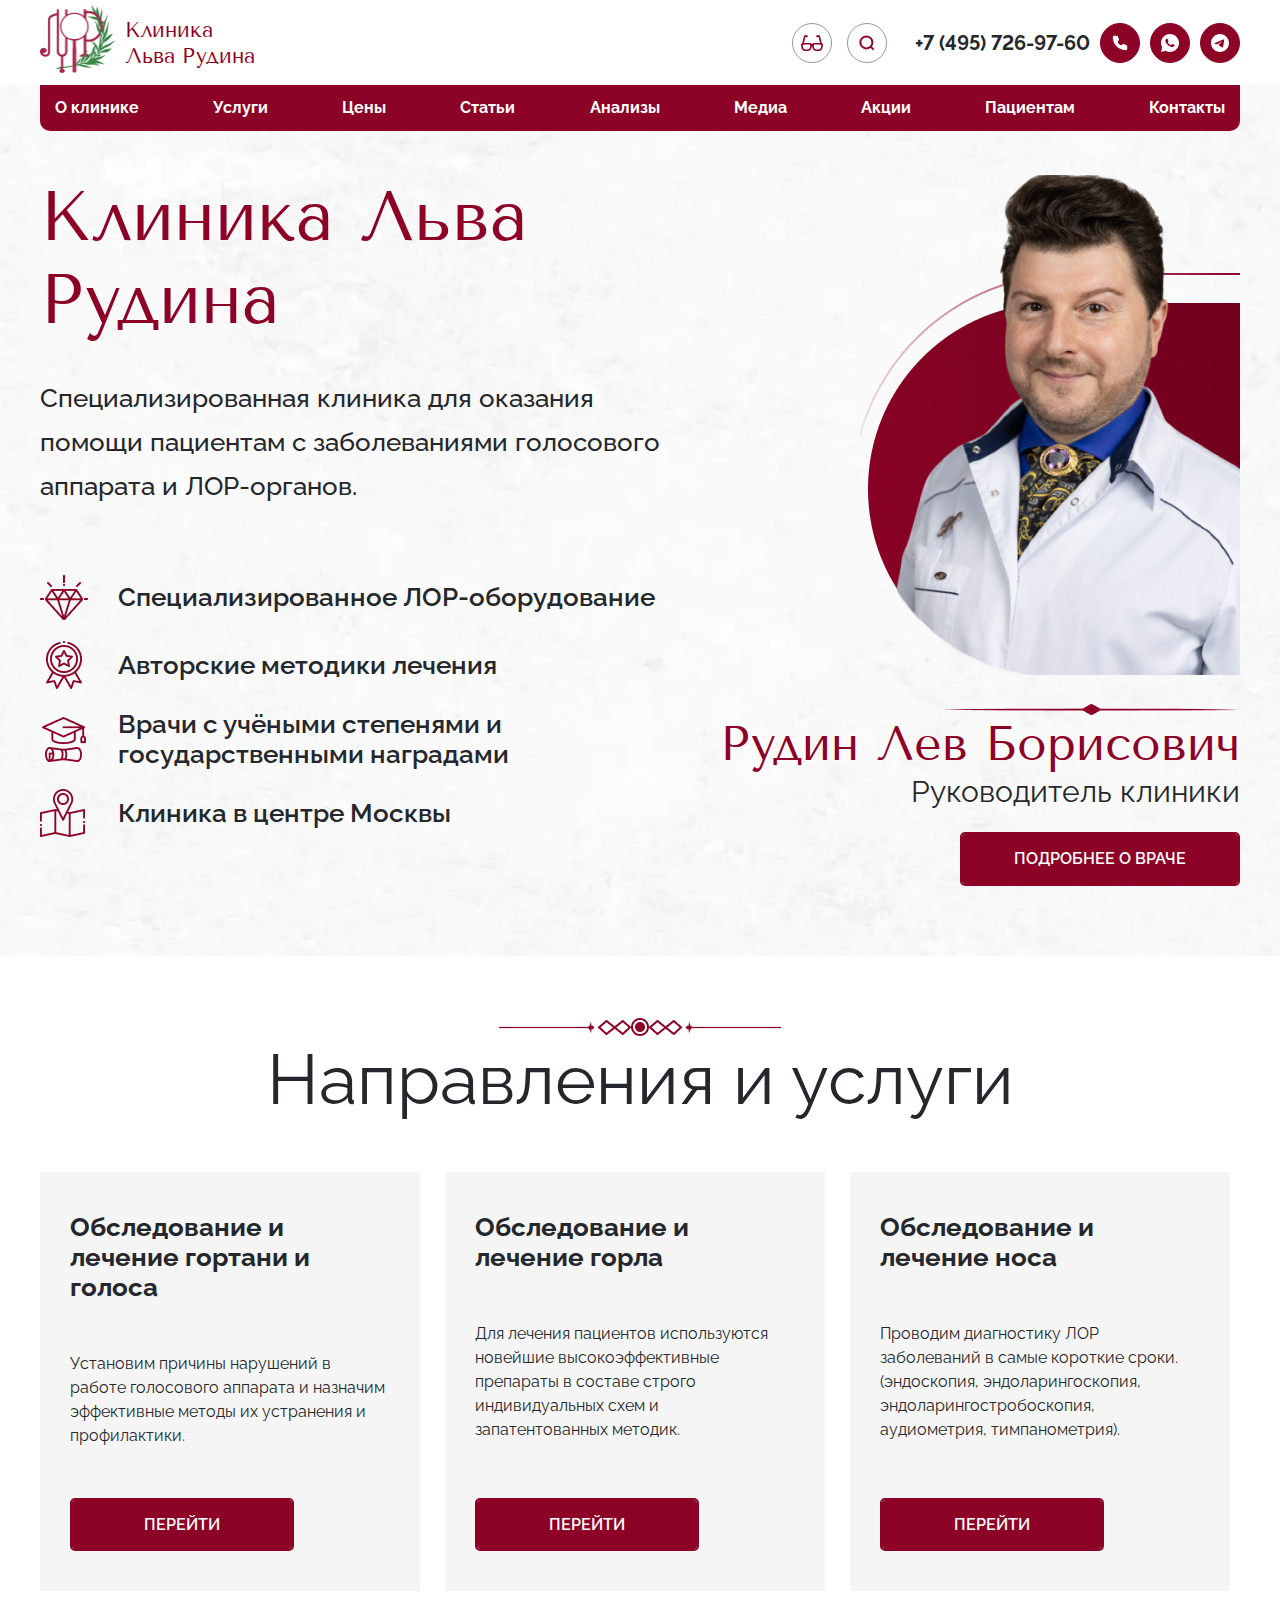
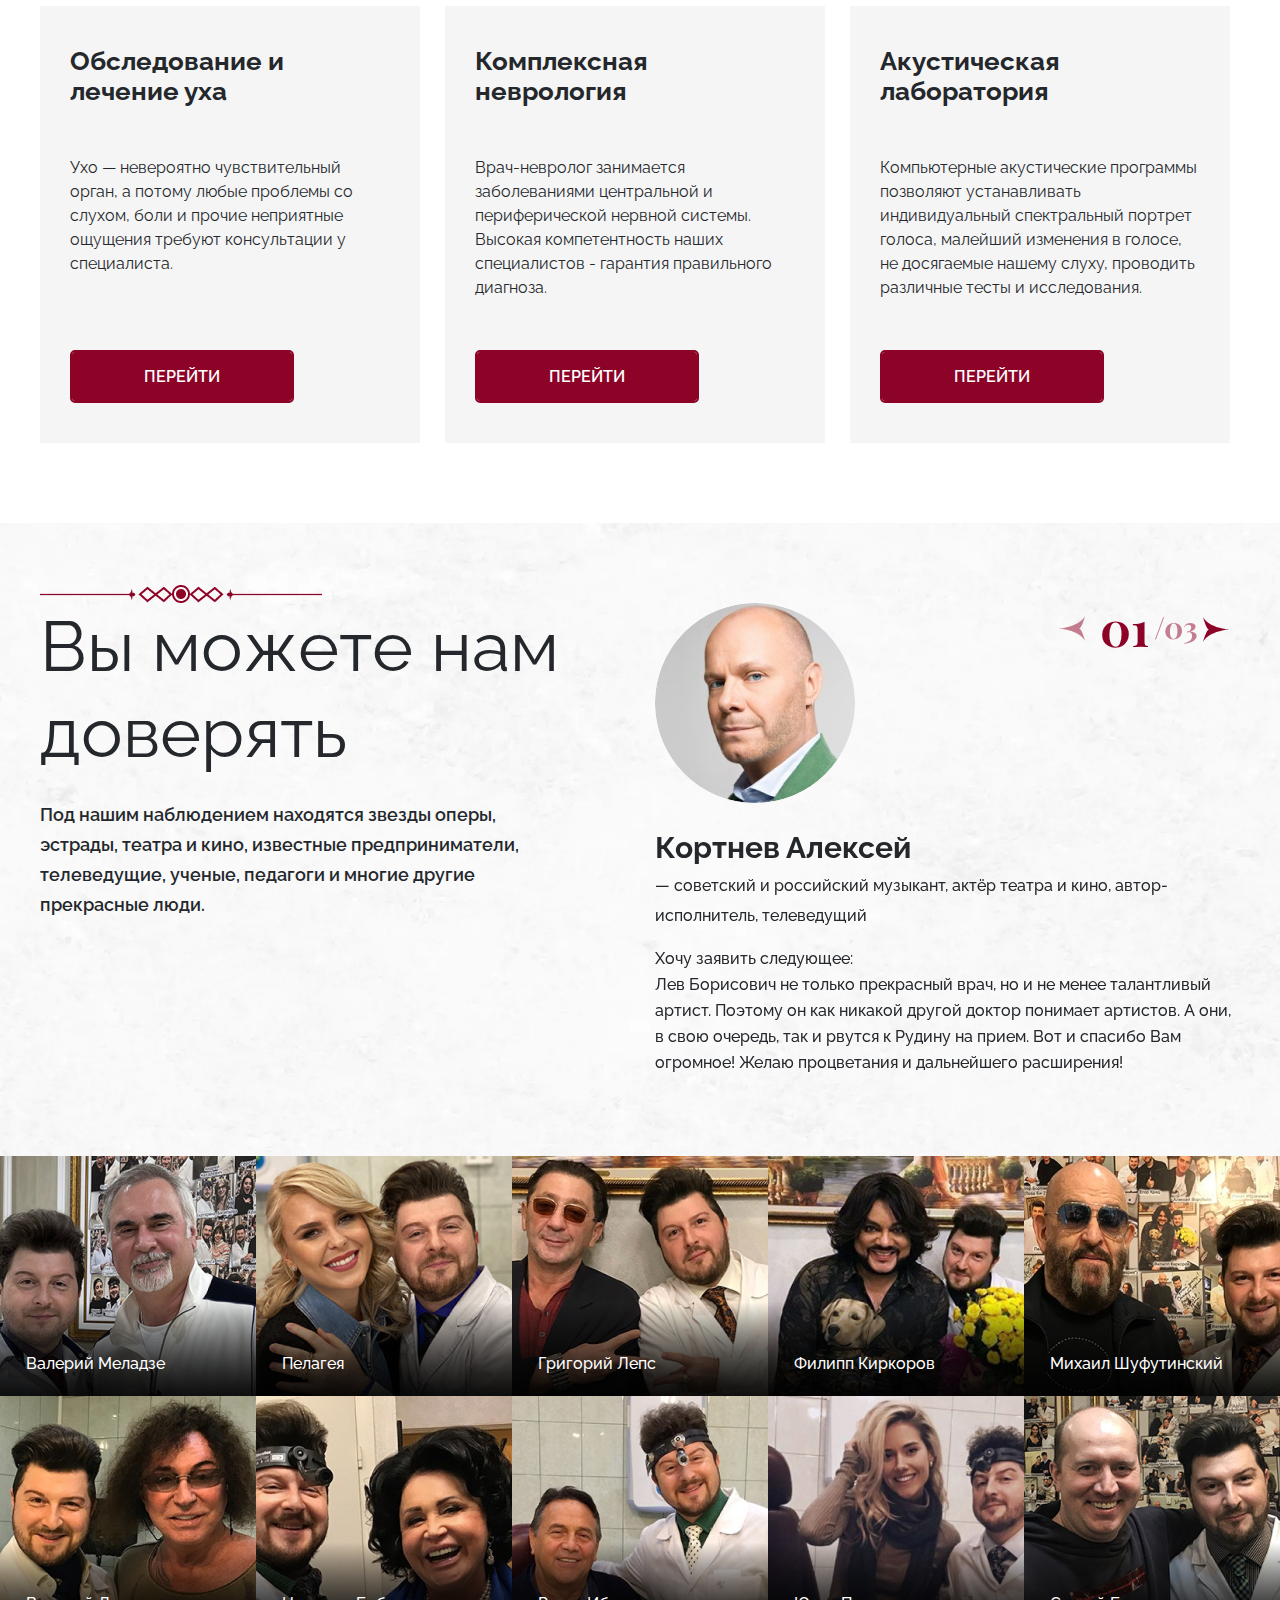
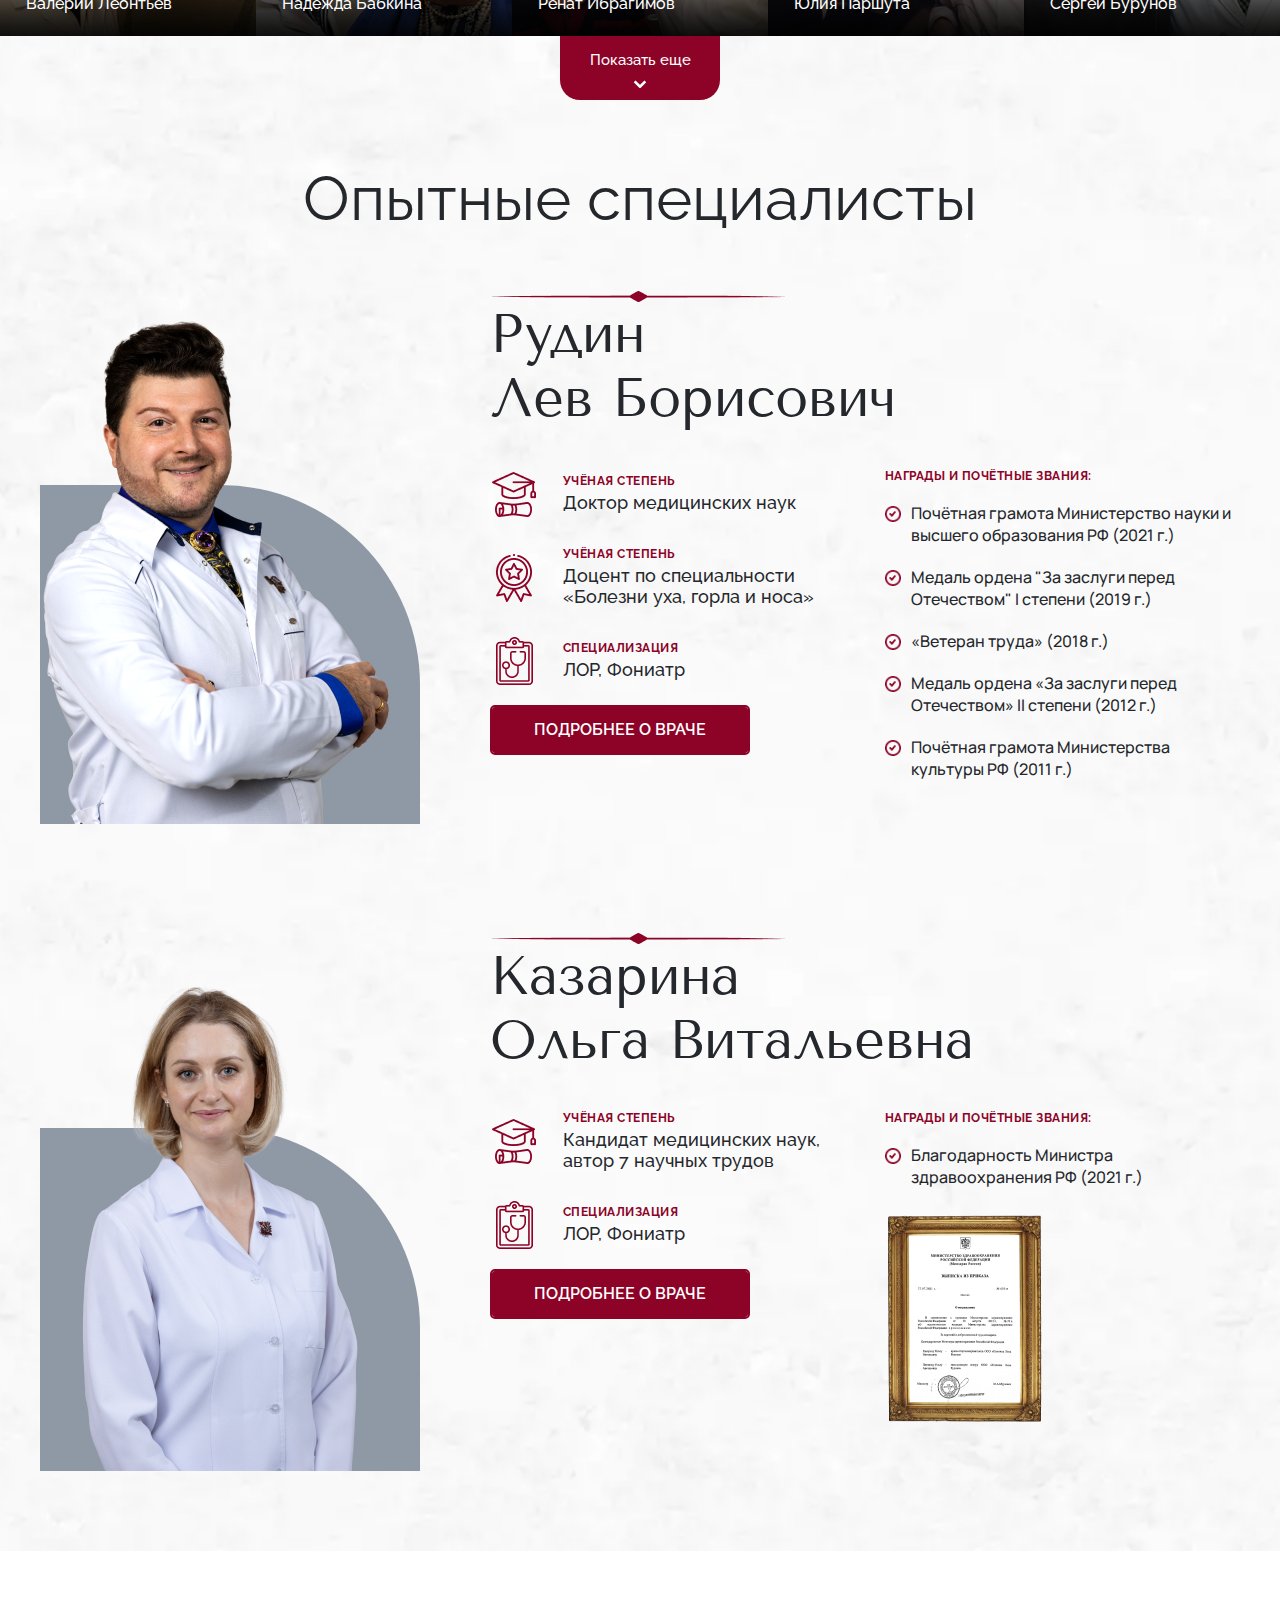
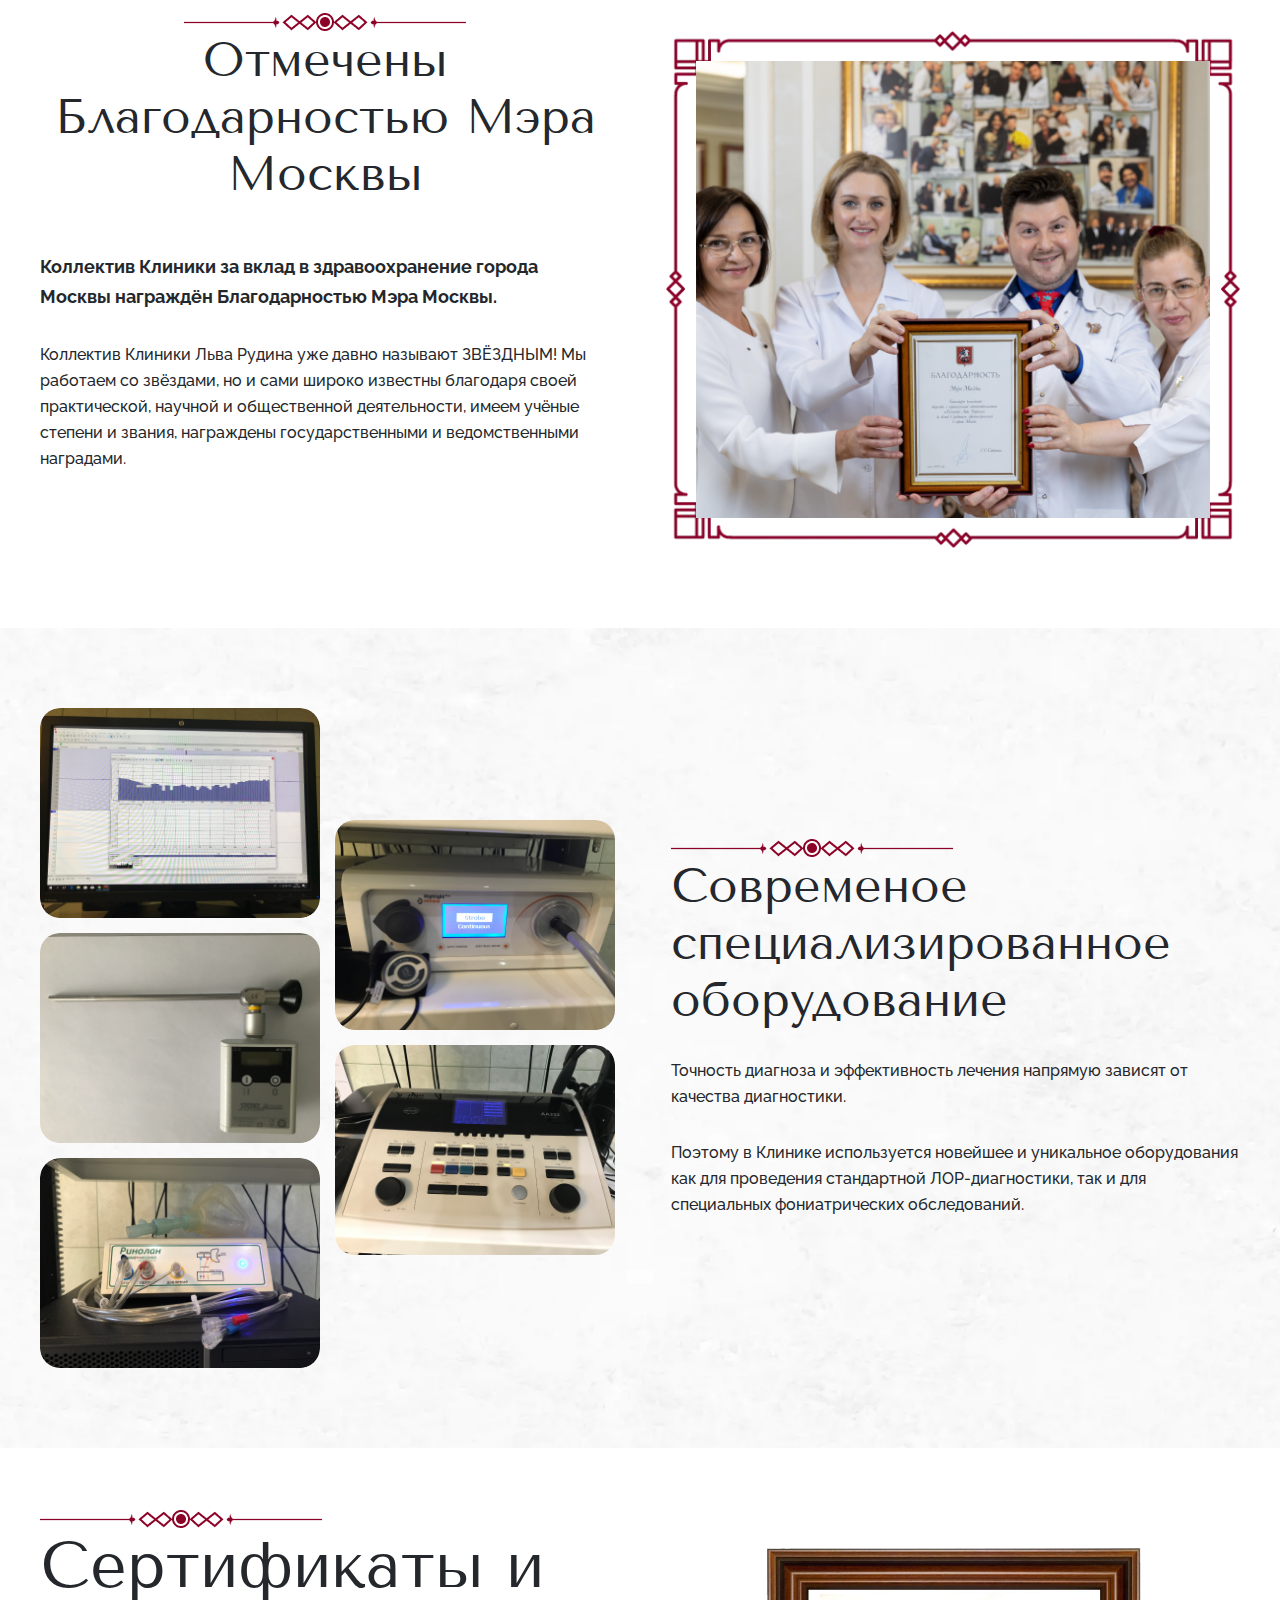
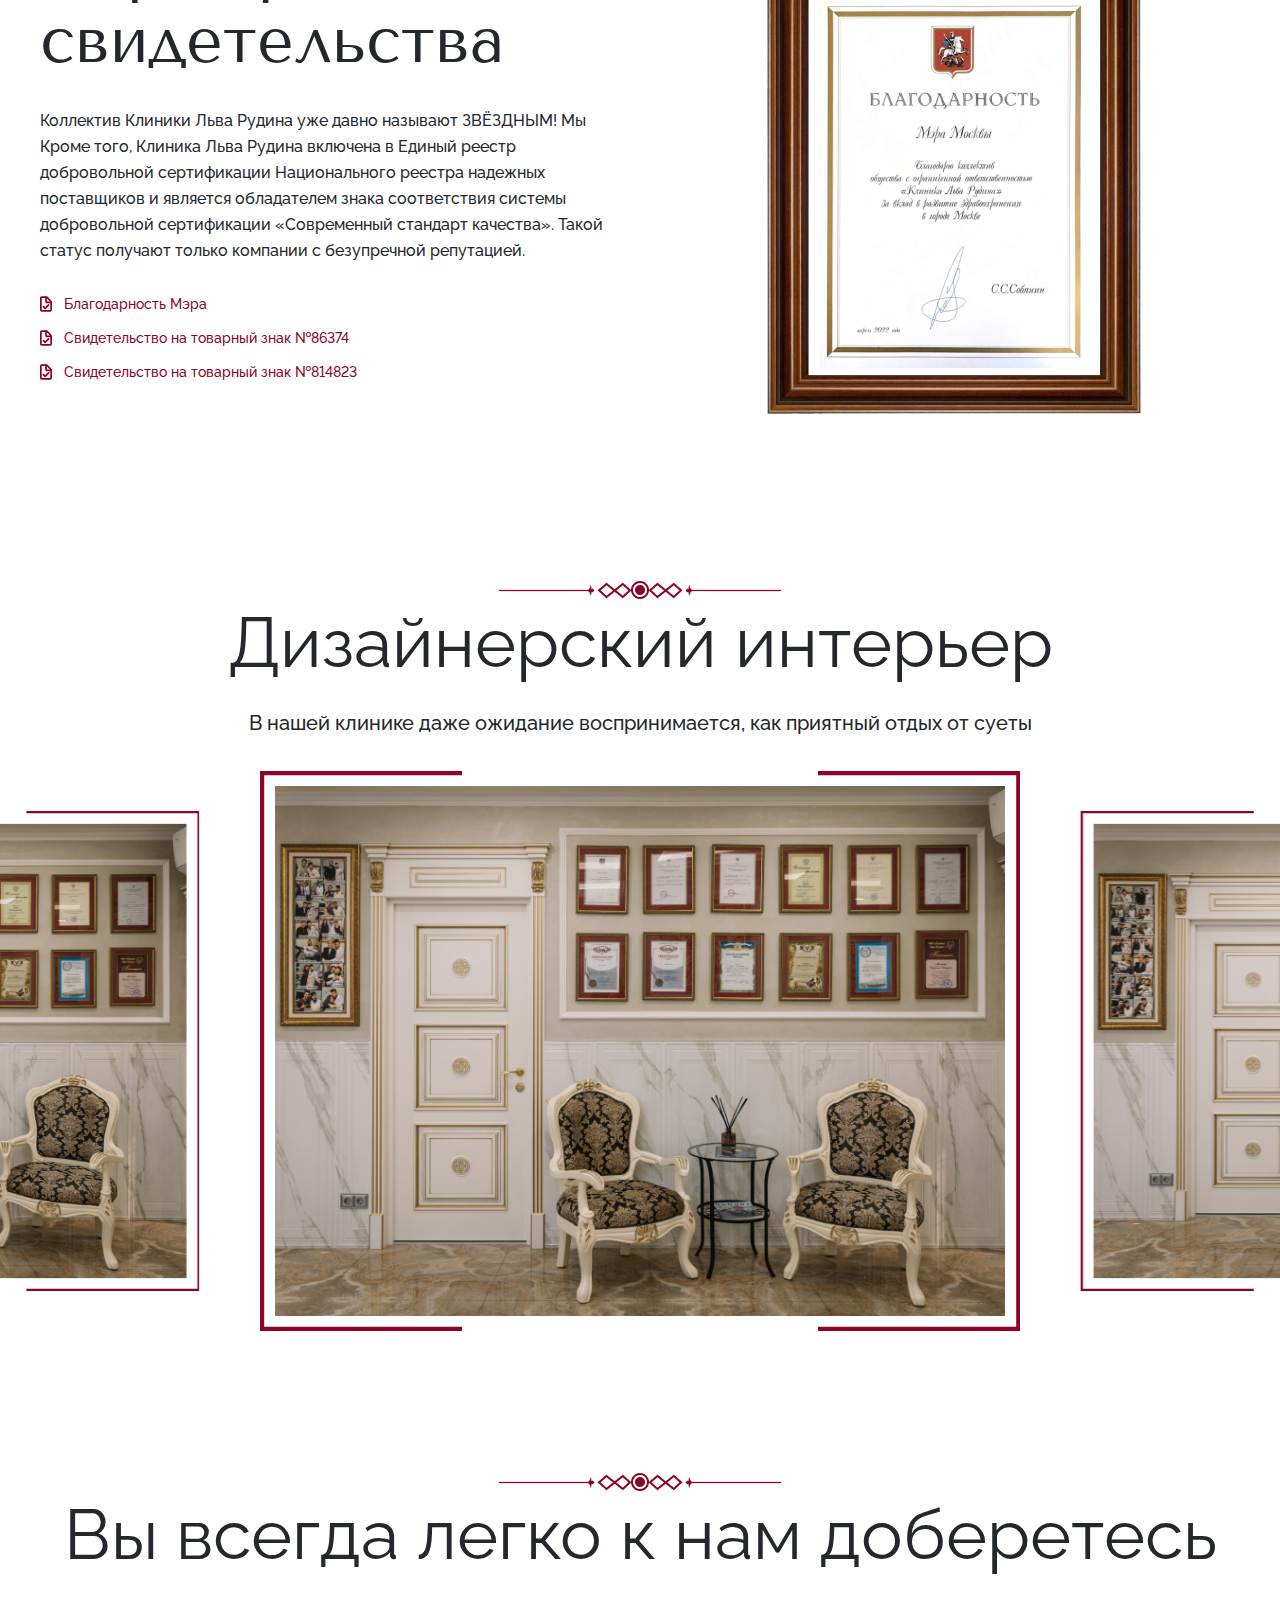
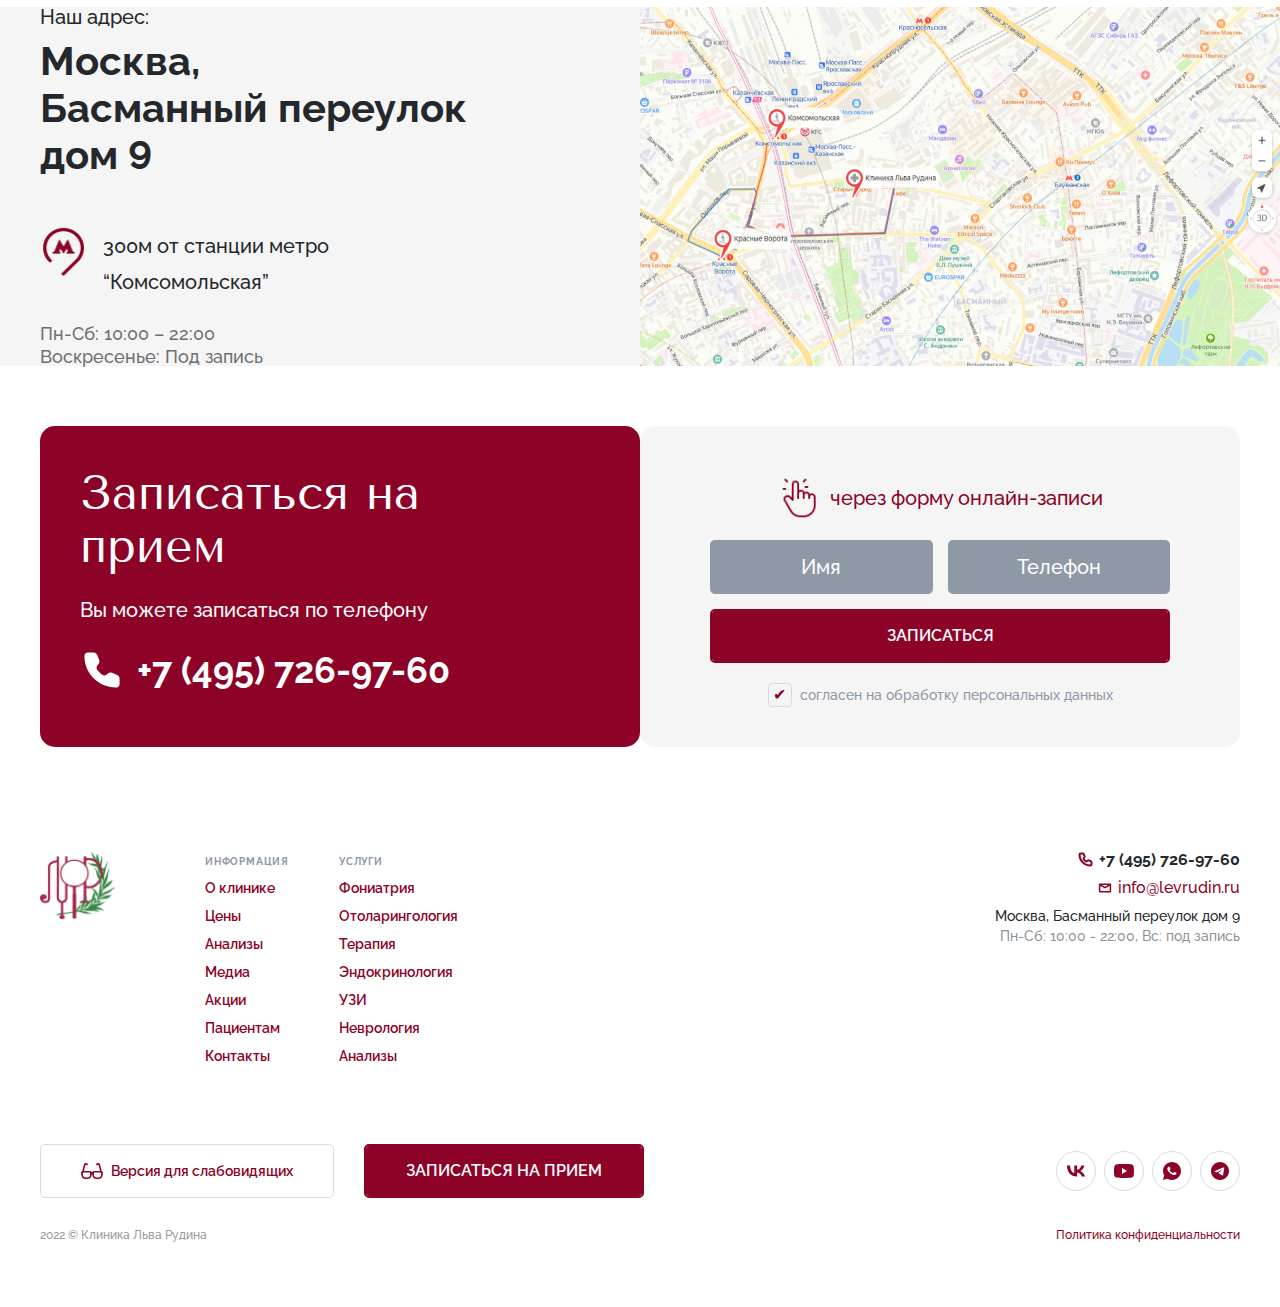
==== commit 65f649de: "6" ====
--- a/index.html
+++ b/index.html
@@ -1,13 +1,13 @@
 <!DOCTYPE html>
 <html lang="ru">
 <head>
-	<title>Главная</title>
+	<title>Клиника Льва Рудина</title>
 	<meta charset="UTF-8">
 	<meta name="format-detection" content="telephone=no">
 	<meta name="viewport" content="width=device-width, initial-scale=1.0">
 	<link rel="shortcut icon" href="img/favicon/Gulp.svg">
-	<link rel="stylesheet" href="https://cdn.jsdelivr.net/npm/swiper@10/swiper-bundle.min.css?_v=20231007212232" />
-	<link rel="stylesheet" href="css/style.min.css?_v=20231007212232">
+	<link rel="stylesheet" href="https://cdn.jsdelivr.net/npm/swiper@10/swiper-bundle.min.css?_v=20231008222128" />
+	<link rel="stylesheet" href="css/style.min.css?_v=20231008222128">
 </head>
 
 <body>
@@ -176,7 +176,7 @@
 								</div>
 							</div>
 							<img src="img/services-bg.png" alt="services-bg" class="services__bg img-decors bg-1">
-							<img src="img/services-bg.png" alt="services-bg" class="services__bg img-decors bg-2">
+							<img src="img/services-bg.png" alt="services-bg" class="services__bg img-decors  bg-2">
 							<div class="services__swiper-pagination swiper-pagination"></div>
 						</div>
 					</div>
@@ -412,7 +412,7 @@
 				</div>
 			</section>
 
-			<section class="specialists section section-bg">
+			<section class="specialists section section-bg padding-top-120">
 				<div class="specialists__container _container">
 					<div class="specialists__body">
 						<h2 class="specialists__title h2">Опытные специалисты</h2>
@@ -659,22 +659,67 @@
 					<div class="interior__slider swiper">
 						<div class="interior__slider-wrapper swiper-wrapper">
 							<div class="interior__slider-slide swiper-slide">
+								<svg xmlns="http://www.w3.org/2000/svg" viewBox="0 0 193 534" class="icon left">
+									<path d="M193 533H1L1 1L193 1" />
+								</svg>
 								<img src="img/interior-1.png" alt="interior" class="interior__slider-img">
+								<svg xmlns="http://www.w3.org/2000/svg" viewBox="0 0 193 534" class="icon right">
+									<path d="M0 533H192V1H0" />
+								</svg>
 							</div>
 							<div class="interior__slider-slide swiper-slide">
+								<svg xmlns="http://www.w3.org/2000/svg" viewBox="0 0 193 534" class="icon left">
+									<path d="M193 533H1L1 1L193 1" />
+								</svg>
 								<img src="img/interior-1.png" alt="interior" class="interior__slider-img">
+								<svg xmlns="http://www.w3.org/2000/svg" viewBox="0 0 193 534" class="icon right">
+									<path d="M0 533H192V1H0" />
+								</svg>
 							</div>
 							<div class="interior__slider-slide swiper-slide">
+								<svg xmlns="http://www.w3.org/2000/svg" viewBox="0 0 193 534" class="icon left">
+									<path d="M193 533H1L1 1L193 1" />
+								</svg>
 								<img src="img/interior-1.png" alt="interior" class="interior__slider-img">
+								<svg xmlns="http://www.w3.org/2000/svg" viewBox="0 0 193 534" class="icon right">
+									<path d="M0 533H192V1H0" />
+								</svg>
 							</div>
 							<div class="interior__slider-slide swiper-slide">
+								<svg xmlns="http://www.w3.org/2000/svg" viewBox="0 0 193 534" class="icon left">
+									<path d="M193 533H1L1 1L193 1" />
+								</svg>
 								<img src="img/interior-1.png" alt="interior" class="interior__slider-img">
+								<svg xmlns="http://www.w3.org/2000/svg" viewBox="0 0 193 534" class="icon right">
+									<path d="M0 533H192V1H0" />
+								</svg>
 							</div>
 							<div class="interior__slider-slide swiper-slide">
+								<svg xmlns="http://www.w3.org/2000/svg" viewBox="0 0 193 534" class="icon left">
+									<path d="M193 533H1L1 1L193 1" />
+								</svg>
 								<img src="img/interior-1.png" alt="interior" class="interior__slider-img">
+								<svg xmlns="http://www.w3.org/2000/svg" viewBox="0 0 193 534" class="icon right">
+									<path d="M0 533H192V1H0" />
+								</svg>
 							</div>
 							<div class="interior__slider-slide swiper-slide">
+								<svg xmlns="http://www.w3.org/2000/svg" viewBox="0 0 193 534" class="icon left">
+									<path d="M193 533H1L1 1L193 1" />
+								</svg>
 								<img src="img/interior-1.png" alt="interior" class="interior__slider-img">
+								<svg xmlns="http://www.w3.org/2000/svg" viewBox="0 0 193 534" class="icon right">
+									<path d="M0 533H192V1H0" />
+								</svg>
+							</div>
+							<div class="interior__slider-slide swiper-slide">
+								<svg xmlns="http://www.w3.org/2000/svg" viewBox="0 0 193 534" class="icon left">
+									<path d="M193 533H1L1 1L193 1" />
+								</svg>
+								<img src="img/interior-1.png" alt="interior" class="interior__slider-img">
+								<svg xmlns="http://www.w3.org/2000/svg" viewBox="0 0 193 534" class="icon right">
+									<path d="M0 533H192V1H0" />
+								</svg>
 							</div>
 						</div>
 					</div>
@@ -893,9 +938,9 @@
 	</div>
 </footer>
 	</div>
-	<script src="https://cdn.jsdelivr.net/npm/swiper@10/swiper-bundle.min.js?_v=20231007212232"></script>
-<script src="assets/libs/fslightbox.js?_v=20231007212232"></script>
-<script src="js/app.min.js?_v=20231007212232"></script>
+	<script src="https://cdn.jsdelivr.net/npm/swiper@10/swiper-bundle.min.js?_v=20231008222128"></script>
+<script src="assets/libs/fslightbox.js?_v=20231008222128"></script>
+<script src="js/app.min.js?_v=20231008222128"></script>
 </body>
 
 </html>--- a/css/style.min.css
+++ b/css/style.min.css
@@ -1 +1 @@
-@charset "UTF-8";@font-face{font-family:Manrope;font-display:swap;src:url(../fonts/Manrope-Medium.woff2) format("woff2"),url(../fonts/Manrope-Medium.woff) format("woff");font-weight:500;font-style:normal}@font-face{font-family:PlayfairDisplay;font-display:swap;src:url(../fonts/PlayfairDisplay-Bold.woff2) format("woff2"),url(../fonts/PlayfairDisplay-Bold.woff) format("woff");font-weight:700;font-style:normal}@font-face{font-family:Raleway;font-display:swap;src:url(../fonts/Raleway-Medium.woff2) format("woff2"),url(../fonts/Raleway-Medium.woff) format("woff");font-weight:500;font-style:normal}@font-face{font-family:Raleway;font-display:swap;src:url(../fonts/Raleway-Regular.woff2) format("woff2"),url(../fonts/Raleway-Regular.woff) format("woff");font-weight:400;font-style:normal}@font-face{font-family:Raleway;font-display:swap;src:url(../fonts/Raleway-SemiBold.woff2) format("woff2"),url(../fonts/Raleway-SemiBold.woff) format("woff");font-weight:600;font-style:normal}@font-face{font-family:Raleway;font-display:swap;src:url(../fonts/Raleway-Bold.woff2) format("woff2"),url(../fonts/Raleway-Bold.woff) format("woff");font-weight:700;font-style:normal}@font-face{font-family:TenorSans;font-display:swap;src:url(../fonts/TenorSans-Regular.woff2) format("woff2"),url(../fonts/TenorSans-Regular.woff) format("woff");font-weight:400;font-style:normal}*{padding:0;margin:0;border:0}*,:after,:before{-webkit-box-sizing:border-box;box-sizing:border-box}:active,:focus{outline:0}a:active,a:focus{outline:0}aside,footer,header,nav,section{display:block}body,html{height:100%;min-width:320px}body{line-height:1;font-family:Raleway;font-weight:500;-ms-text-size-adjust:100%;-moz-text-size-adjust:100%;-webkit-text-size-adjust:100%}button,input,textarea{font-family:Raleway}input::-ms-clear{display:none}button{cursor:pointer;background-color:transparent}button::-moz-focus-inner{padding:0;border:0}a{color:#24272b}a,a:visited{text-decoration:none}a:hover{text-decoration:none}ul li{list-style:none}img{vertical-align:top;pointer-events:none}h1,h2,h3,h4,h5,h6{font-weight:inherit;font-size:inherit}*{-webkit-box-sizing:border-box;box-sizing:border-box}::-webkit-scrollbar{width:8px}::-webkit-scrollbar-track{background-color:#fbf8ec}::-webkit-scrollbar-thumb{background-color:#8d0327;border-radius:10px}html._lock{overflow:hidden;position:relative;height:100%}body{color:#24272b;font-size:16px}body._lock{overflow:hidden;position:relative;height:100%}.wrapper{width:100%;min-height:100%;overflow:hidden;display:-webkit-box;display:-ms-flexbox;display:flex;-webkit-box-orient:vertical;-webkit-box-direction:normal;-ms-flex-direction:column;flex-direction:column}._container{max-width:1200px;margin:0 auto}.wpLoader{position:absolute;left:0;top:0;right:0;bottom:0;width:100%;height:100%;background-color:rgba(0,0,0,.4);-webkit-transition:.2s;transition:.2s;z-index:3;display:-webkit-box;display:-ms-flexbox;display:flex;-webkit-box-align:center;-ms-flex-align:center;align-items:center;-webkit-box-pack:center;-ms-flex-pack:center;justify-content:center;opacity:0;visibility:hidden}.wpLoader._load{opacity:1;visibility:visible}.loader{width:68px;height:68px;border:3px dotted #fff;border-style:solid solid dotted dotted;border-radius:50%;display:inline-block;position:relative;-webkit-box-sizing:border-box;box-sizing:border-box;-webkit-animation:rotation 2s linear infinite;animation:rotation 2s linear infinite}.loader::after{content:"";-webkit-box-sizing:border-box;box-sizing:border-box;position:absolute;left:0;right:0;top:0;bottom:0;margin:auto;border:3px dotted #8d0327;border-style:solid solid dotted;width:50%;height:50%;border-radius:50%;-webkit-animation:rotationBack 1s linear infinite;animation:rotationBack 1s linear infinite;-webkit-transform-origin:center center;-ms-transform-origin:center center;transform-origin:center center}@-webkit-keyframes rotation{0%{-webkit-transform:rotate(0);transform:rotate(0)}100%{-webkit-transform:rotate(360deg);transform:rotate(360deg)}}@keyframes rotation{0%{-webkit-transform:rotate(0);transform:rotate(0)}100%{-webkit-transform:rotate(360deg);transform:rotate(360deg)}}@-webkit-keyframes rotationBack{0%{-webkit-transform:rotate(0);transform:rotate(0)}100%{-webkit-transform:rotate(-360deg);transform:rotate(-360deg)}}@keyframes rotationBack{0%{-webkit-transform:rotate(0);transform:rotate(0)}100%{-webkit-transform:rotate(-360deg);transform:rotate(-360deg)}}.page{-webkit-box-flex:1;-ms-flex:1 1 auto;flex:1 1 auto}.section{padding:80px 0}.no-webp .section-bg{background:url(../img/intro-bg.jpg) no-repeat center/cover}.h1{color:#8d0327;font-family:TenorSans;font-weight:400;line-height:normal;font-size:70px}.h2{font-family:Raleway;font-weight:400;line-height:86px;font-size:70px;position:relative}.h2 img{position:absolute;bottom:100%;left:50%;-webkit-transform:translateX(-50%);-ms-transform:translateX(-50%);transform:translateX(-50%)}.h3{font-family:TenorSans;font-size:48px;font-weight:400;line-height:normal;position:relative}.h3 img{position:absolute;bottom:100%;left:0}.button{color:#fff;font-size:16px;font-weight:600;text-transform:uppercase;border-radius:5px}.hover{display:inline-block;overflow:hidden;position:relative;z-index:1;-webkit-transition:.3s;transition:.3s;border:2px solid #8d0327}.hover::after,.hover::before{content:"";position:absolute;top:0;bottom:0;left:0;right:0;width:100%;height:100%;background-color:#8d0327;-webkit-transition:.3s;transition:.3s;z-index:-1}.hover::before{-webkit-transform:translateX(-49%);-ms-transform:translateX(-49%);transform:translateX(-49%)}.hover::after{-webkit-transform:translateX(49%);-ms-transform:translateX(49%);transform:translateX(49%)}.hover:hover{-webkit-box-shadow:0 0 10px 4px rgba(141,3,39,.2);box-shadow:0 0 10px 4px rgba(141,3,39,.2);color:#8d0327}.hover:hover::before{-webkit-transform:translateX(-95%);-ms-transform:translateX(-95%);transform:translateX(-95%)}.hover:hover::after{-webkit-transform:translateX(95%);-ms-transform:translateX(95%);transform:translateX(95%)}.form-record .just-validate-error-label{display:none}.wpInput{position:relative}.wpInput .just-validate-error-label{display:block;position:absolute;bottom:100%;left:50%;font-size:12px;-webkit-transform:translateX(-50%);-ms-transform:translateX(-50%);transform:translateX(-50%)}.input{width:100%;padding:9px;text-align:center;border-radius:5px;background-color:#8f98a5;-webkit-transition:.3s;transition:.3s;color:#fff;height:54px;font-variant-numeric:lining-nums proportional-nums;font-weight:500;letter-spacing:.5px;border:2px solid transparent;font-size:20px}.input::-webkit-input-placeholder{color:#fff;font-size:20px;font-style:normal;font-weight:500;letter-spacing:0}.input::-moz-placeholder{color:#fff;font-size:20px;font-style:normal;font-weight:500;letter-spacing:0}.input:-ms-input-placeholder{color:#fff;font-size:20px;font-style:normal;font-weight:500;letter-spacing:0}.input::-ms-input-placeholder{color:#fff;font-size:20px;font-style:normal;font-weight:500;letter-spacing:0}.input::placeholder{color:#fff;font-size:20px;font-style:normal;font-weight:500;letter-spacing:0}.input:focus{background-color:transparent;border:2px solid #8d0327;color:#8f98a5}.input:focus::-webkit-input-placeholder{color:#8f98a5}.input:focus::-moz-placeholder{color:#8f98a5}.input:focus:-ms-input-placeholder{color:#8f98a5}.input:focus::-ms-input-placeholder{color:#8f98a5}.input:focus::placeholder{color:#8f98a5}.input.just-validate-success-field{background-color:rgba(3,134,25,.5);color:#fff}.input.just-validate-success-field::-webkit-input-placeholder{color:#fff}.input.just-validate-success-field::-moz-placeholder{color:#fff}.input.just-validate-success-field:-ms-input-placeholder{color:#fff}.input.just-validate-success-field::-ms-input-placeholder{color:#fff}.input.just-validate-success-field::placeholder{color:#fff}.input.just-validate-error-field{background-color:rgba(134,3,42,.5);color:#fff}.input.just-validate-error-field::-webkit-input-placeholder{color:#fff}.input.just-validate-error-field::-moz-placeholder{color:#fff}.input.just-validate-error-field:-ms-input-placeholder{color:#fff}.input.just-validate-error-field::-ms-input-placeholder{color:#fff}.input.just-validate-error-field::placeholder{color:#fff}.input-checkbox{display:none}.input-checkbox:checked+.checkbox-label::before{-webkit-transform:scale(1);-ms-transform:scale(1);transform:scale(1)}.input-checkbox.just-validate-error-field+.checkbox-label{border:1px solid #8d0327}.wpCheckbox-label{display:-webkit-box;display:-ms-flexbox;display:flex;-webkit-box-align:center;-ms-flex-align:center;align-items:center;gap:8px}.wpCheckbox-label p{color:#8f98a5;font-size:14px;line-height:normal}.wpCheckbox-label .just-validate-error-label{display:none}.checkbox-label{width:24px;height:24px;-ms-flex-negative:0;flex-shrink:0;position:relative;border-radius:4px;cursor:pointer;text-align:center;display:-webkit-box;display:-ms-flexbox;display:flex;-webkit-box-align:center;-ms-flex-align:center;align-items:center;-webkit-box-pack:center;-ms-flex-pack:center;justify-content:center;border:1px solid #d5dbe4;-webkit-transition:.2s;transition:.2s}.checkbox-label::before{content:"✔";color:#8d0327;position:absolute;line-height:24px;-webkit-transition:.1s;transition:.1s;-webkit-transform:scale(0);-ms-transform:scale(0);transform:scale(0)}.header__body{-webkit-box-shadow:0 -8px 70px -16px rgba(0,0,0,.25);box-shadow:0 -8px 70px -16px rgba(0,0,0,.25)}.header__container{position:relative}.header__container._container{padding:0}.header__nav{display:block;position:absolute;top:100%;left:0;right:0;width:100%;border-radius:0 0 10px 10px;-webkit-transition:.3s;transition:.3s}.header__nav._fixed{position:fixed;top:0;left:0;right:0;z-index:4}.header__list{display:-webkit-box;display:-ms-flexbox;display:flex;-webkit-box-align:center;-ms-flex-align:center;align-items:center;-webkit-box-pack:justify;-ms-flex-pack:justify;justify-content:space-between;border-radius:0 0 10px 10px;background-color:#8d0327;padding:15px}.header__list_close{position:absolute;right:15px;top:30px;width:30px;height:30px;cursor:pointer;opacity:0;visibility:hidden;-webkit-transition:opacity .2s ease-in-out;transition:opacity .2s ease-in-out;-webkit-transition-delay:.3s;transition-delay:.3s}.header__list_close::after,.header__list_close::before{content:"";position:absolute;width:100%;height:2px;top:50%;background-color:#fff;-webkit-transition:.1s;transition:.1s}.header__list_close::before{-webkit-transform:translateY(-50%) rotate(45deg);-ms-transform:translateY(-50%) rotate(45deg);transform:translateY(-50%) rotate(45deg)}.header__list_close::after{-webkit-transform:translateY(-50%) rotate(-45deg);-ms-transform:translateY(-50%) rotate(-45deg);transform:translateY(-50%) rotate(-45deg)}.header__list_close:active::before{-webkit-transform:translateY(-50%) rotate(45deg) scale(.8);-ms-transform:translateY(-50%) rotate(45deg) scale(.8);transform:translateY(-50%) rotate(45deg) scale(.8)}.header__list_close:active::after{-webkit-transform:translateY(-50%) rotate(-45deg) scale(.7);-ms-transform:translateY(-50%) rotate(-45deg) scale(.7);transform:translateY(-50%) rotate(-45deg) scale(.7)}.header__link{color:#fff;font-weight:700;-webkit-transition:.2s;transition:.2s;position:relative}.header__link::after{content:"";position:absolute;top:100%;left:50%;-webkit-transform:translateX(-50%);-ms-transform:translateX(-50%);transform:translateX(-50%);height:1px;width:0;-webkit-transition:.2s;transition:.2s;background-color:#fff;border-radius:2px}.header__link:hover::after{width:100%}.header__link._active::after{width:100%;height:2px}.header__content{width:100%;display:-webkit-box;display:-ms-flexbox;display:flex;-webkit-box-pack:justify;-ms-flex-pack:justify;justify-content:space-between;-webkit-box-align:center;-ms-flex-align:center;align-items:center;gap:10px;position:relative;padding:5px 0;background-color:#fff}.header__logo{display:-webkit-box;display:-ms-flexbox;display:flex;-webkit-box-align:center;-ms-flex-align:center;align-items:center;gap:10px}.header__logo img{width:75px;height:75px}.header__logo-text{color:#8d0327;font-family:TenorSans;font-weight:400;line-height:normal}.header__content-controls{-webkit-box-flex:1;-ms-flex:1 1 auto;flex:1 1 auto;display:-webkit-box;display:-ms-flexbox;display:flex;-webkit-box-align:center;-ms-flex-align:center;align-items:center;-webkit-box-pack:end;-ms-flex-pack:end;justify-content:flex-end;gap:15px}.header .header-controls-btn{height:40px;width:40px;cursor:pointer;border-radius:50%;border:1px solid #8f98a5;display:-webkit-box;display:-ms-flexbox;display:flex;-webkit-box-align:center;-ms-flex-align:center;align-items:center;-webkit-box-pack:center;-ms-flex-pack:center;justify-content:center;-webkit-transition:.2s;transition:.2s}.header .header-controls-btn .icon{-webkit-transition:.2s;transition:.2s}.header .header-controls-btn:hover{background-color:#8d0327;border:1px solid #8d0327}.header__visuallyImpaired{-ms-flex-negative:0;flex-shrink:0}.header__visuallyImpaired .icon{width:22px;height:16px;fill:#8d0327}.header__visuallyImpaired:hover .icon{fill:#fff}.header__form{width:40px;height:40px;position:relative;overflow:hidden;-webkit-transition:.3s;transition:.3s}.header__form_search{position:absolute;left:0;top:0;right:0;bottom:0;border-radius:15px;opacity:0;visibility:hidden;-webkit-transition:.3s;transition:.3s;padding:0 10px;border:1px solid #8f98a5;background-color:transparent;font-variant-numeric:lining-nums proportional-nums;font-size:16px;letter-spacing:.5px;font-weight:500}.header__form_search::-webkit-input-placeholder{color:#999;font-weight:400}.header__form_search::-moz-placeholder{color:#999;font-weight:400}.header__form_search:-ms-input-placeholder{color:#999;font-weight:400}.header__form_search::-ms-input-placeholder{color:#999;font-weight:400}.header__form_search::placeholder{color:#999;font-weight:400}.header__form_search:focus{border:1px solid #8d0327}.header__form_btn{right:0;top:0;position:absolute;-webkit-transition:.3s;transition:.3s}.header__form_btn .icon{width:16px;height:16px;fill:none;stroke-width:2px;stroke:#8d0327}.header__form_btn:hover .icon{stroke:#fff}.header__form._active{width:280px;border-radius:10px}.header__form._active .header__form_search{opacity:1;visibility:visible}.header__form._active .header__form_btn{opacity:0;visibility:hidden}.header__tel{font-size:20px;font-weight:700;color:#24272b;font-variant-numeric:lining-nums proportional-nums;-webkit-transition:.2s;transition:.2s}.header__tel:hover{color:#8d0327}.header__messengers{display:-webkit-box;display:-ms-flexbox;display:flex;-webkit-box-align:center;-ms-flex-align:center;align-items:center;gap:10px}.header__messengers_link{width:40px;height:40px;border-radius:50%;-webkit-transition:.2s;transition:.2s;display:-webkit-box;display:-ms-flexbox;display:flex;-webkit-box-align:center;-ms-flex-align:center;align-items:center;-webkit-box-pack:center;-ms-flex-pack:center;justify-content:center;background-color:#8d0327;border:1px solid #8d0327}.header__messengers_link .icon{width:18px;height:18px;fill:#fff;-webkit-transition:.2s;transition:.2s}.header-burger{display:none;position:relative;width:40px;height:30px;cursor:pointer;z-index:3;margin-left:15px}.header-burger span{position:absolute;-webkit-transition:all .2s ease 0s;transition:all .2s ease 0s;width:100%;height:3px;left:0;background-color:#fff}.header-burger span:nth-child(1){top:0}.header-burger span:nth-child(2){top:50%;-webkit-transform:translateY(-50%);-ms-transform:translateY(-50%);transform:translateY(-50%)}.header-burger span:nth-child(3){bottom:0}.header-burger._active span{-webkit-transform:scale(0);-ms-transform:scale(0);transform:scale(0)}.header-burger._active span:first-child{top:50%;-webkit-transform:translateY(-50%) rotate(-45deg);-ms-transform:translateY(-50%) rotate(-45deg);transform:translateY(-50%) rotate(-45deg)}.header-burger._active span:last-child{bottom:50%;-webkit-transform:translateY(50%) rotate(45deg);-ms-transform:translateY(50%) rotate(45deg);transform:translateY(50%) rotate(45deg)}.footer{padding:45px 0 65px 0}.footer__body{display:-webkit-box;display:-ms-flexbox;display:flex;-webkit-box-orient:vertical;-webkit-box-direction:normal;-ms-flex-direction:column;flex-direction:column}.footer__top{display:-webkit-box;display:-ms-flexbox;display:flex;-webkit-box-pack:justify;-ms-flex-pack:justify;justify-content:space-between;gap:90px;-webkit-box-align:start;-ms-flex-align:start;align-items:flex-start}.footer__logo{display:-webkit-box;display:-ms-flexbox;display:flex;-webkit-box-align:start;-ms-flex-align:start;align-items:flex-start;-webkit-box-pack:start;-ms-flex-pack:start;justify-content:flex-start;width:75px;height:75px}.footer__logo img{max-width:100%;max-height:100%;-o-object-fit:contain;object-fit:contain}.footer__nav{display:-webkit-box;display:-ms-flexbox;display:flex;-ms-flex-wrap:wrap;flex-wrap:wrap;-webkit-box-flex:1;-ms-flex:1 1 auto;flex:1 1 auto;gap:50px}.footer__list{display:-webkit-box;display:-ms-flexbox;display:flex;-webkit-box-orient:vertical;-webkit-box-direction:normal;-ms-flex-direction:column;flex-direction:column;-webkit-box-align:start;-ms-flex-align:start;align-items:flex-start;gap:12px}.footer__li span{color:#8f98a5;font-size:10px;font-weight:700;letter-spacing:.8px;text-transform:uppercase}.footer__link{color:#8d0327;font-size:14px;font-weight:600;position:relative}.footer__link::before{content:"";position:absolute;top:100%;left:50%;-webkit-transform:translateX(-50%);-ms-transform:translateX(-50%);transform:translateX(-50%);width:0;height:1px;background-color:#8d0327;-webkit-transition:.2s;transition:.2s}.footer__link:hover::before{width:100%}.footer__info-block{display:-webkit-box;display:-ms-flexbox;display:flex;-webkit-box-orient:vertical;-webkit-box-direction:normal;-ms-flex-direction:column;flex-direction:column;-webkit-box-align:end;-ms-flex-align:end;align-items:flex-end;text-align:right}.footer__tel{display:-webkit-box;display:-ms-flexbox;display:flex;-webkit-box-align:center;-ms-flex-align:center;align-items:center;gap:6px}.footer__tel span{color:#24272b;font-weight:700;position:relative}.footer__tel span::before{content:"";position:absolute;top:100%;left:50%;-webkit-transform:translateX(-50%);-ms-transform:translateX(-50%);transform:translateX(-50%);height:2px;width:0;background-color:#8d0327;-webkit-transition:.2s;transition:.2s}.footer__tel .icon{width:15px;height:15px;stroke-width:2px;stroke:#8d0327;fill:none}.footer__tel:hover span::before{width:100%}.footer__mail{display:-webkit-box;display:-ms-flexbox;display:flex;-webkit-box-align:center;-ms-flex-align:center;align-items:center;gap:6px;margin-top:12px}.footer__mail span{color:#8d0327;font-weight:500}.footer__mail .icon{width:14px;height:10px;fill:none;stroke-width:2px;stroke:#8d0327}.footer__address{margin-top:12px;font-size:14px;font-weight:500;line-height:normal;font-style:normal}.footer__schedule{font-size:14px;font-weight:500;opacity:.5;line-height:normal;margin-top:4px}.footer__bottom{-webkit-box-flex:1;-ms-flex:1 1 100%;flex:1 1 100%;width:100%;display:-webkit-box;display:-ms-flexbox;display:flex;-webkit-box-align:center;-ms-flex-align:center;align-items:center;-webkit-box-pack:justify;-ms-flex-pack:justify;justify-content:space-between;gap:15px;margin-top:80px}.footer__wpButton{display:-webkit-box;display:-ms-flexbox;display:flex;-webkit-box-align:center;-ms-flex-align:center;align-items:center;gap:30px}.footer__button{padding:0 40px;height:54px}.footer__button.btn-visually-impaired{color:#8d0327;border:1px solid #d5dbe4;font-size:14px;text-transform:none;display:-webkit-box;display:-ms-flexbox;display:flex;-webkit-box-align:center;-ms-flex-align:center;align-items:center;-webkit-box-pack:center;-ms-flex-pack:center;justify-content:center;gap:8px;-webkit-transition:.3s;transition:.3s}.footer__button.btn-visually-impaired .icon{width:22px;height:16px;fill:#8d0327;-webkit-transition:.3s;transition:.3s}.footer__button.btn-visually-impaired:hover{background-color:#8d0327;border:1px solid #8d0327;color:#fff}.footer__button.btn-visually-impaired:hover .icon{fill:#fff}.footer__messengers{display:-webkit-box;display:-ms-flexbox;display:flex;-webkit-box-align:center;-ms-flex-align:center;align-items:center;gap:8px}.footer__messengers_link{display:-webkit-box;display:-ms-flexbox;display:flex;width:40px;height:40px;-webkit-box-pack:center;-ms-flex-pack:center;justify-content:center;-webkit-box-align:center;-ms-flex-align:center;align-items:center;border-radius:50%;border:1px solid #d5dbe4;-webkit-transition:.2s;transition:.2s}.footer__messengers_link .icon{-webkit-transition:.2s;transition:.2s;fill:#8d0327}.footer__messengers_link:hover{background-color:#8d0327;border:1px solid #8d0327}.footer__messengers_link:hover .icon{fill:#fff}.footer__under{margin-top:30px;-webkit-box-flex:1;-ms-flex:1 1 100%;flex:1 1 100%;width:100%;display:-webkit-box;display:-ms-flexbox;display:flex;-webkit-box-align:center;-ms-flex-align:center;align-items:center;-webkit-box-pack:justify;-ms-flex-pack:justify;justify-content:space-between;line-height:normal}.footer__under span{color:#989898;font-size:12px}.footer__under a{color:#8d0327;font-size:12px}.footer__under a:hover{text-decoration:underline}.intro{padding:90px 0 70px 0}.intro__body{display:-webkit-box;display:-ms-flexbox;display:flex;-webkit-box-align:center;-ms-flex-align:center;align-items:center}.intro__content{-webkit-box-flex:0;-ms-flex:0 1 65%;flex:0 1 65%;display:-webkit-box;display:-ms-flexbox;display:flex;-webkit-box-orient:vertical;-webkit-box-direction:normal;-ms-flex-direction:column;flex-direction:column}.intro__subtitle{max-width:660px;font-size:26px;line-height:44px;margin-top:35px}.intro__list{margin-top:65px;display:-webkit-box;display:-ms-flexbox;display:flex;-webkit-box-orient:vertical;-webkit-box-direction:normal;-ms-flex-direction:column;flex-direction:column;-webkit-box-align:start;-ms-flex-align:start;align-items:flex-start;row-gap:20px}.intro__item{display:-webkit-box;display:-ms-flexbox;display:flex;-webkit-box-align:center;-ms-flex-align:center;align-items:center;gap:30px;max-width:625px}.intro__item img{width:48px;height:48px}.intro__item span{font-weight:600;line-height:normal;font-size:26px}.intro__right{-webkit-box-flex:0;-ms-flex:0 35%;flex:0 35%;display:-webkit-box;display:-ms-flexbox;display:flex;-webkit-box-orient:vertical;-webkit-box-direction:normal;-ms-flex-direction:column;flex-direction:column;-webkit-box-align:end;-ms-flex-align:end;align-items:flex-end;text-align:right}.intro__right_block{margin-top:40px;display:-webkit-box;display:-ms-flexbox;display:flex;-webkit-box-orient:vertical;-webkit-box-direction:normal;-ms-flex-direction:column;flex-direction:column;-webkit-box-align:end;-ms-flex-align:end;align-items:flex-end}.intro__right_title{position:relative;color:#8d0327;font-family:TenorSans;font-weight:400;line-height:normal;white-space:nowrap;font-size:48px}.intro__right_title img{position:absolute;bottom:100%;right:0;max-width:100%;max-height:100%;-o-object-fit:contain;object-fit:contain}.intro__right_post{display:inline-block;margin-top:5px;font-weight:400;font-size:30px}.intro__right_link{margin-top:25px;padding:17px 52px;text-align:center}.intro__wpImg img{max-width:100%;max-height:100%;-o-object-fit:contain;object-fit:contain}.img-decors{position:absolute;-o-object-fit:contain;object-fit:contain;max-width:100%;max-height:100%;top:0}.img-decors.bg-1{right:100%;-webkit-transform:translateX(-90px);-ms-transform:translateX(-90px);transform:translateX(-90px)}.img-decors.bg-2{left:100%;-webkit-transform:translateX(90px) rotateY(180deg);transform:translateX(90px) rotateY(180deg)}.services__title{text-align:center}.services__swiper{position:relative;margin-top:50px}.services__content{display:-ms-grid;display:grid;-ms-grid-columns:(1fr)[3];grid-template-columns:repeat(3,1fr);gap:15px}.services__block{background:#f5f5f5;padding:40px 30px;display:-webkit-box;display:-ms-flexbox;display:flex;-webkit-box-orient:vertical;-webkit-box-direction:normal;-ms-flex-direction:column;flex-direction:column;-webkit-box-align:start;-ms-flex-align:start;align-items:flex-start;max-width:380px;gap:50px}.services__block_title{font-size:26px;font-weight:700;line-height:normal;font-size:26px}.services__block_text{font-weight:400;line-height:24px;font-size:16px}.services__block_button{margin-top:auto;padding:15px 72px}.services__swiper-pagination{display:none;-webkit-box-align:center;-ms-flex-align:center;align-items:center;-webkit-box-pack:center;-ms-flex-pack:center;justify-content:center;gap:10px;margin:15px auto 0 auto;padding:5px 0}.services__swiper-pagination .swiper-pagination-bullet{width:15px;height:15px;background-color:#24272b;border-radius:50%;-webkit-transition:.3s;transition:.3s}.services__swiper-pagination .swiper-pagination-bullet.swiper-pagination-bullet-active{background-color:#8d0327;-webkit-transform:scale(1.2);-ms-transform:scale(1.2);transform:scale(1.2)}.services__swiper-pagination.swiper-pagination{position:relative}.trust__body{display:-webkit-box;display:-ms-flexbox;display:flex;gap:30px}.trust__content{-webkit-box-flex:1;-ms-flex:1 1 50%;flex:1 1 50%}.trust__text{margin-top:25px;font-weight:600;line-height:30px;font-size:18px;max-width:480px}.trust__swiper{-webkit-box-flex:0;-ms-flex:0 1 50%;flex:0 1 50%;position:relative}.trust__swiper_slide{display:-webkit-box;display:-ms-flexbox;display:flex;-webkit-box-orient:vertical;-webkit-box-direction:normal;-ms-flex-direction:column;flex-direction:column;-webkit-box-align:start;-ms-flex-align:start;align-items:flex-start}.trust__swiper_wpImg{overflow:hidden;width:200px;height:200px;border-radius:50%;display:-webkit-box;display:-ms-flexbox;display:flex;-webkit-box-align:center;-ms-flex-align:center;align-items:center;-webkit-box-pack:center;-ms-flex-pack:center;justify-content:center}.trust__swiper_wpImg img{-o-object-fit:cover;object-fit:cover;max-width:100%;max-height:100%}.trust__swiper_name{font-weight:700;margin-top:30px;font-size:30px}.trust__swiper_description{margin-top:8px;line-height:30px;line-height:30px}.trust__swiper_feedback{margin-top:15px;font-size:16px;line-height:26px}.trust__swiper_navigation{position:absolute;right:0;top:0;display:-webkit-box;display:-ms-flexbox;display:flex;-webkit-box-align:center;-ms-flex-align:center;align-items:center;gap:15px;z-index:1;-webkit-user-select:none;-moz-user-select:none;-ms-user-select:none;user-select:none}.trust__swiper_button{fill:#8d0327;cursor:pointer}.trust__swiper_button.swiper-button-next,.trust__swiper_button.swiper-button-prev{position:sticky}.trust__swiper_button::after{display:none}.trust__swiper_button .icon{width:27px;height:29px}.trust__swiper_button.trust__swiper_button-prev{-webkit-transform:rotate(180deg);-ms-transform:rotate(180deg);transform:rotate(180deg)}.trust__swiper_button.swiper-button-disabled{opacity:.5;cursor:auto}.trust__swiper_info{display:-webkit-box;display:-ms-flexbox;display:flex;-webkit-box-align:center;-ms-flex-align:center;align-items:center;gap:5px}.trust__swiper_info .current-slides{color:#8d0327;font-family:PlayfairDisplay;font-weight:700;font-size:48px}.trust__swiper_info .all-slides{color:#8d0327;font-family:PlayfairDisplay;font-weight:700;opacity:.5;display:-webkit-box;display:-ms-flexbox;display:flex;font-size:30px}.gallery{padding-bottom:20px}.gallery__content{width:100%;display:-ms-grid;display:grid;-ms-grid-columns:(1fr)[5];grid-template-columns:repeat(5,1fr);-ms-grid-rows:(1fr)[2];grid-template-rows:repeat(2,1fr);position:relative;z-index:1;background-color:#fff}.gallery__content._more .gallery__tile:nth-child(n){display:block}.gallery__tile{width:100%;height:240px;cursor:-webkit-zoom-in;cursor:zoom-in;position:relative;display:-webkit-box;display:-ms-flexbox;display:flex;-webkit-box-align:center;-ms-flex-align:center;align-items:center;-webkit-box-pack:center;-ms-flex-pack:center;justify-content:center;overflow:hidden}.gallery__tile::before{content:"";position:absolute;left:0;top:0;bottom:0;right:0;width:100%;height:100%;z-index:0;background:-webkit-gradient(linear,left top,left bottom,color-stop(60.94%,rgba(0,0,0,0)),to(rgba(0,0,0,.75)));background:linear-gradient(180deg,rgba(0,0,0,0) 60.94%,rgba(0,0,0,.75) 100%);-webkit-transition:.2s;transition:.2s}.gallery__tile img{-o-object-fit:cover;object-fit:cover;width:100%;height:100%}.gallery__tile:nth-child(n+11){display:none}.gallery__tile-name{position:absolute;left:10%;bottom:10%;color:#fff;font-size:16px;font-weight:500;z-index:1}.gallery__tile-zoom{position:absolute;left:0;top:0;bottom:0;right:0;width:100%;height:100%;z-index:1;background-color:transparent;-webkit-transition:.3s;transition:.3s;display:-webkit-box;display:-ms-flexbox;display:flex;-webkit-box-align:center;-ms-flex-align:center;align-items:center;-webkit-box-pack:center;-ms-flex-pack:center;justify-content:center}.gallery__tile-zoom .icon{width:50%;height:50%;fill:#fff;-webkit-transform:scale(0);-ms-transform:scale(0);transform:scale(0);-webkit-transition:.4s;transition:.4s;opacity:0}.gallery__tile-zoom:hover{background-color:rgba(141,3,40,.4)}.gallery__tile-zoom:hover .icon{opacity:1;-webkit-transform:scale(1);-ms-transform:scale(1);transform:scale(1)}.gallery__button{display:block;margin:0 auto;background-color:#8d0327;border-radius:0 0 20px 20px;width:160px;height:80px;position:relative;z-index:0;-webkit-transition:.3s;transition:.3s;-webkit-transform:translateY(-20%);-ms-transform:translateY(-20%);transform:translateY(-20%)}.gallery__button:hover{-webkit-transform:translateY(0);-ms-transform:translateY(0);transform:translateY(0)}.gallery__button span{color:#fff;font-size:15px;font-weight:500}.gallery__button svg{position:absolute;left:50%;bottom:15%;-webkit-transform:translateX(-50%);-ms-transform:translateX(-50%);transform:translateX(-50%);fill:none;stroke:#fff;stroke-width:2px;width:16px;height:8px}.gallery__button .wrap{display:none}.gallery__button._active .more{display:none}.gallery__button._active .wrap{display:block}.gallery__button._active svg{-webkit-transform:translateX(-50%) rotate(180deg);-ms-transform:translateX(-50%) rotate(180deg);transform:translateX(-50%) rotate(180deg)}.specialists__title{text-align:center;font-weight:400;font-size:62px;line-height:86px}.specialists__content{display:-webkit-box;display:-ms-flexbox;display:flex;-webkit-box-orient:vertical;-webkit-box-direction:normal;-ms-flex-direction:column;flex-direction:column;row-gap:120px;margin-top:60px}.specialists__specialist{display:-webkit-box;display:-ms-flexbox;display:flex;-webkit-box-align:start;-ms-flex-align:start;align-items:flex-start;-webkit-box-pack:justify;-ms-flex-pack:justify;justify-content:space-between;gap:30px}.specialists__specialist_wpImg{width:31.666%;position:relative;display:-webkit-box;display:-ms-flexbox;display:flex;-webkit-box-align:end;-ms-flex-align:end;align-items:flex-end;-webkit-box-pack:start;-ms-flex-pack:start;justify-content:flex-start}.specialists__specialist_wpImg::before{content:"";position:absolute;bottom:0;left:0;width:100%;height:65%;border-radius:0 200px 0 0;background:#8f98a5;z-index:0}.specialists__specialist_wpImg img{-o-object-fit:contain;object-fit:contain;max-width:100%;max-height:100%;position:relative;z-index:1}.specialists__specialist_content{width:62.5%}.specialists__specialist_title{font-family:TenorSans;font-weight:400;line-height:normal;font-size:54px;position:relative}.specialists__specialist_title img{position:absolute;left:0;bottom:100%}.specialists__specialist_flex{margin-top:40px;display:-webkit-box;display:-ms-flexbox;display:flex;gap:40px}.specialists__specialist_flex-column{-webkit-box-flex:1;-ms-flex:1 1 50%;flex:1 1 50%;display:-webkit-box;display:-ms-flexbox;display:flex;-webkit-box-orient:vertical;-webkit-box-direction:normal;-ms-flex-direction:column;flex-direction:column;-webkit-box-align:start;-ms-flex-align:start;align-items:flex-start;gap:20px}.specialists__specialist_list-left{display:-webkit-box;display:-ms-flexbox;display:flex;-webkit-box-orient:vertical;-webkit-box-direction:normal;-ms-flex-direction:column;flex-direction:column;-webkit-box-align:start;-ms-flex-align:start;align-items:flex-start;gap:30px}.specialists__specialist_item-left{display:-webkit-box;display:-ms-flexbox;display:flex;-webkit-box-align:center;-ms-flex-align:center;align-items:center;gap:25px}.specialists__specialist_item-content{display:-webkit-box;display:-ms-flexbox;display:flex;-webkit-box-orient:vertical;-webkit-box-direction:normal;-ms-flex-direction:column;flex-direction:column;-webkit-box-align:start;-ms-flex-align:start;align-items:flex-start;gap:5px}.specialists__specialist_item-content span{color:#8d0327;font-size:12px;font-weight:700;letter-spacing:.48px;text-transform:uppercase}.specialists__specialist_item-content p{line-height:normal;font-size:18px}.specialists__specialist_button{padding:15px 42px}.specialists__specialist_list-right{display:-webkit-box;display:-ms-flexbox;display:flex;-webkit-box-orient:vertical;-webkit-box-direction:normal;-ms-flex-direction:column;flex-direction:column;gap:20px}.specialists__specialist_list-right .img-awards{width:160px;height:218px;-ms-flex-negative:0;flex-shrink:0}.specialists__specialist_list-title{color:#8d0327;font-size:12px;font-weight:700;letter-spacing:.48px;text-transform:uppercase}.specialists__specialist_item-right{display:-webkit-box;display:-ms-flexbox;display:flex;-webkit-box-align:start;-ms-flex-align:start;align-items:flex-start;gap:10px}.specialists__specialist_item-right img{width:16px;margin-top:4px}.specialists__specialist_item-right p{font-family:Manrope;font-size:16px;font-weight:500;line-height:normal}.specialists__progress{display:-webkit-box;display:-ms-flexbox;display:flex;-webkit-box-pack:justify;-ms-flex-pack:justify;justify-content:space-between}.specialists__progress_content{-webkit-box-flex:1;-ms-flex:1 1 50%;flex:1 1 50%}.specialists__progress_title.text-center{text-align:center}.specialists__progress_title.text-center img{left:50%;-webkit-transform:translateX(-50%);-ms-transform:translateX(-50%);transform:translateX(-50%)}.specialists__progress_wpText{position:relative;margin-top:50px}.specialists__progress_wpText .img-decor{position:absolute;right:100%;top:50%;max-width:100%;max-height:100%;-webkit-transform:translate(-45px,-50%);-ms-transform:translate(-45px,-50%);transform:translate(-45px,-50%)}.specialists__progress_subtitle{font-weight:700;font-size:18px;line-height:30px}.specialists__progress_text{line-height:26px;font-size:16px;margin-top:30px}.specialists__progress__files{display:-webkit-box;display:-ms-flexbox;display:flex;-webkit-box-orient:vertical;-webkit-box-direction:normal;-ms-flex-direction:column;flex-direction:column;-webkit-box-align:start;-ms-flex-align:start;align-items:flex-start;gap:18px;margin-top:32px}.specialists__progress__file{display:-webkit-box;display:-ms-flexbox;display:flex;-webkit-box-align:center;-ms-flex-align:center;align-items:center;gap:12px}.specialists__progress__file .icon{stroke:#8d0327;stroke-width:2px;fill:none;width:12px;height:16px}.specialists__progress__file a{color:#8d0327;font-size:14px;font-variant-numeric:lining-nums proportional-nums;line-height:normal}.specialists__progress__file a:hover{text-decoration:underline}.specialists__progress_wpImg{-webkit-box-flex:1;-ms-flex:1 1 50%;flex:1 1 50%;display:-webkit-box;display:-ms-flexbox;display:flex;-webkit-box-align:center;-ms-flex-align:center;align-items:center;-webkit-box-pack:center;-ms-flex-pack:center;justify-content:center;position:relative}.specialists__progress_wpImg>img{-o-object-fit:cover;object-fit:cover;max-width:100%;max-height:100%}.no-webp .specialists__progress_wpImg.border-decor{background:url(../img/icons/border-decor.png) no-repeat center/contain}.specialists__progress_wpImg.border-decor{padding:30px}.specialists__progress_wpImg .grid-images{display:-webkit-box;display:-ms-flexbox;display:flex;gap:15px;width:100%}.specialists__progress_wpImg .grid-images__column{display:-webkit-box;display:-ms-flexbox;display:flex;-webkit-box-orient:vertical;-webkit-box-direction:normal;-ms-flex-direction:column;flex-direction:column;-webkit-box-pack:center;-ms-flex-pack:center;justify-content:center;-webkit-box-align:center;-ms-flex-align:center;align-items:center;gap:15px}.specialists__progress_wpImg .grid-images__item{display:-webkit-box;display:-ms-flexbox;display:flex;-webkit-box-align:center;-ms-flex-align:center;align-items:center;-webkit-box-pack:center;-ms-flex-pack:center;justify-content:center;overflow:hidden;border-radius:20px;-ms-flex-negative:0;flex-shrink:0;width:280px;height:210px}.specialists__progress_wpImg .grid-images__item img{width:100%;height:100%;-o-object-fit:cover;object-fit:cover}.equipment .specialists__progress{-webkit-box-orient:horizontal;-webkit-box-direction:reverse;-ms-flex-direction:row-reverse;flex-direction:row-reverse;-webkit-box-align:center;-ms-flex-align:center;align-items:center}.certificates .specialists__progress_title{font-size:64px;font-size:64px}.interior__title{text-align:center}.interior__subtitle{text-align:center;font-size:20px;line-height:36px;max-width:1000px;margin:20px auto 0 auto}.interior__slider{margin-top:30px;-webkit-user-select:none;-moz-user-select:none;-ms-user-select:none;user-select:none}.interior__slider-wrapper.swiper-wrapper{-webkit-box-align:center;-ms-flex-align:center;align-items:center}.no-webp .interior__slider-slide{background:url(../img/icons/frames.png) no-repeat center/contain}.interior__slider-slide{overflow:hidden;padding:15px;-webkit-transition:.4s;transition:.4s}.interior__slider-slide.swiper-slide{display:-webkit-box;display:-ms-flexbox;display:flex;-webkit-box-align:center;-ms-flex-align:center;align-items:center;-webkit-box-pack:center;-ms-flex-pack:center;justify-content:center;width:760px;height:560px;-webkit-transform:scale(.6);-ms-transform:scale(.6);transform:scale(.6)}.interior__slider-slide.swiper-slide-next{-webkit-transform:translateX(-30%) scaleX(.4) scaleY(.8);-ms-transform:translateX(-30%) scaleX(.4) scaleY(.8);transform:translateX(-30%) scaleX(.4) scaleY(.8)}.interior__slider-slide.swiper-slide-prev{-webkit-transform:translateX(30%) scaleX(.4) scaleY(.8);-ms-transform:translateX(30%) scaleX(.4) scaleY(.8);transform:translateX(30%) scaleX(.4) scaleY(.8)}.interior__slider-img{-o-object-fit:cover;object-fit:cover;width:100%;height:100%}.map{padding-bottom:0}.map__title{text-align:center}.map__body{margin-top:30px;display:-webkit-box;display:-ms-flexbox;display:flex}.map__content{-webkit-box-flex:1;-ms-flex:1 1 50%;flex:1 1 50%;background-color:#f5f5f5;padding-left:calc((100% - 1200px)/ 2)}.map__wpText{position:relative;height:100%;display:-webkit-box;display:-ms-flexbox;display:flex;-webkit-box-orient:vertical;-webkit-box-direction:normal;-ms-flex-direction:column;flex-direction:column;-webkit-box-align:start;-ms-flex-align:start;align-items:flex-start;-webkit-box-pack:center;-ms-flex-pack:center;justify-content:center}.map__wpText .decor{position:absolute;right:100%;top:50%;-webkit-transform:translate(calc(-100 * (100vw - 767.98px)/ 1152.02),-50%);-ms-transform:translate(calc(-100 * (100vw - 767.98px)/ 1152.02),-50%);transform:translate(calc(-100 * (100vw - 767.98px)/ 1152.02),-50%)}.map__wpText .span{font-size:20px}.map__address{margin-top:10px;font-variant-numeric:lining-nums proportional-nums;font-size:40px;font-style:normal;font-weight:700;line-height:normal}.map__address-info{margin-top:50px;display:-webkit-box;display:-ms-flexbox;display:flex;-webkit-box-align:start;-ms-flex-align:start;align-items:flex-start;gap:15px}.map__address-info img{width:48px;height:48px}.map__address-info span{font-size:20px;font-weight:500;font-size:20px;line-height:36px;max-width:230px}.map__schedule{margin-top:25px;display:-webkit-box;display:-ms-flexbox;display:flex;-webkit-box-orient:vertical;-webkit-box-direction:normal;-ms-flex-direction:column;flex-direction:column;-webkit-box-align:start;-ms-flex-align:start;align-items:flex-start;gap:5px}.map__schedule li{font-size:18px;font-weight:500;opacity:.65}.map__yandex{-webkit-box-flex:1;-ms-flex:1 1 50%;flex:1 1 50%;cursor:-webkit-grab;cursor:grab;overflow:hidden}.map__yandex img{width:100%;height:100%}.record__content{display:-webkit-box;display:-ms-flexbox;display:flex}.record__block{-webkit-box-flex:1;-ms-flex:1 1 50%;flex:1 1 50%;background-color:#8d0327;display:-webkit-box;display:-ms-flexbox;display:flex;-webkit-box-orient:vertical;-webkit-box-direction:normal;-ms-flex-direction:column;flex-direction:column;-webkit-box-align:start;-ms-flex-align:start;align-items:flex-start;gap:20px;border-radius:15px;padding:40px;color:#fff}.record__block span{font-size:20px;line-height:36px}.record__title{font-family:TenorSans;font-size:48px;line-height:53px;font-weight:400;max-width:370px}.record__block-bottom{display:-webkit-box;display:-ms-flexbox;display:flex;-webkit-box-align:center;-ms-flex-align:center;align-items:center;gap:13px}.record__block-bottom .icon{fill:#fff;width:44px;height:44px}.record__tel{color:#fff;font-size:36px;font-weight:700;position:relative}.record__tel::before{content:"";position:absolute;top:100%;left:50%;-webkit-transform:translate(-50%,5px);-ms-transform:translate(-50%,5px);transform:translate(-50%,5px);height:2px;width:0;-webkit-transition:.3s;transition:.3s;background-color:#fff}.record__tel:hover::before{width:100%}.record__form{-webkit-box-flex:1;-ms-flex:1 1 50%;flex:1 1 50%;border-radius:15px;background:#f5f5f5;padding:50px 70px 40px 70px;display:-webkit-box;display:-ms-flexbox;display:flex;-webkit-box-orient:vertical;-webkit-box-direction:normal;-ms-flex-direction:column;flex-direction:column;-webkit-box-align:center;-ms-flex-align:center;align-items:center;gap:15px}.record__form_info{display:-webkit-box;display:-ms-flexbox;display:flex;-webkit-box-align:center;-ms-flex-align:center;align-items:center;gap:8px;margin-bottom:5px}.record__form_info img{width:44px;height:44px}.record__form_info span{color:#8d0327;font-weight:500;font-size:20px}.record__form_row{width:100%;display:-webkit-box;display:-ms-flexbox;display:flex;gap:15px}.record__form_wpInput{-webkit-box-flex:1;-ms-flex:1 1 50%;flex:1 1 50%}.record__form_button{width:100%;height:54px}.record__form_bottom{margin-top:5px}.path{display:-webkit-box;display:-ms-flexbox;display:flex;-webkit-box-align:center;-ms-flex-align:center;align-items:center;-ms-flex-wrap:wrap;flex-wrap:wrap;gap:12px;margin-bottom:25px}.path__link{font-size:14px;font-weight:500;color:#8f98a5;-webkit-transition:.2s;transition:.2s}.path__link:hover{color:#8d0327}.doctor{padding:80px 0 60px 0}.doctor__title{font-size:70px}.no-webp .doctor__content{background:url(../img/doctor-bg.jpg) no-repeat center/cover}.doctor__content{margin-top:30px;position:relative;border-radius:10px;overflow:hidden;padding:70px 0 70px 90px}.doctor__content .decor{position:absolute;left:0;top:50%;-webkit-transform:translate(20px,-50%);-ms-transform:translate(20px,-50%);transform:translate(20px,-50%);max-width:100%;max-height:100%}.doctor__content::before{content:"";position:absolute;top:0;right:0;bottom:0;left:0;z-index:0;background:-webkit-gradient(linear,left top,right top,color-stop(17.48%,#590118),color-stop(51%,rgba(0,0,0,0)));background:linear-gradient(90deg,#590118 17.48%,rgba(0,0,0,0) 51%)}.doctor__list{display:-webkit-box;display:-ms-flexbox;display:flex;-webkit-box-orient:vertical;-webkit-box-direction:normal;-ms-flex-direction:column;flex-direction:column;gap:30px;position:relative;z-index:1}.doctor__li{display:-webkit-box;display:-ms-flexbox;display:flex;-webkit-box-align:center;-ms-flex-align:center;align-items:center;gap:25px;max-width:500px}.doctor__li img{width:48px;height:48px}.doctor__li p{color:#fff;font-weight:700;font-size:18px;line-height:30px}.recovering__title{text-align:center}.recovering__content{position:relative;display:-webkit-box;display:-ms-flexbox;display:flex;-webkit-box-orient:vertical;-webkit-box-direction:normal;-ms-flex-direction:column;flex-direction:column;margin-top:40px;row-gap:40px}.recovering__item{display:-webkit-box;display:-ms-flexbox;display:flex;-webkit-box-align:center;-ms-flex-align:center;align-items:center;gap:40px}.recovering__item_wpImg{-webkit-box-flex:1;-ms-flex:1 0 33.333%;flex:1 0 33.333%;max-height:280px;display:-webkit-box;display:-ms-flexbox;display:flex;-webkit-box-align:center;-ms-flex-align:center;align-items:center;-webkit-box-pack:center;-ms-flex-pack:center;justify-content:center;overflow:hidden}.recovering__item_wpImg img{-o-object-fit:cover;object-fit:cover;max-width:100%;max-height:100%}.recovering__item_content{-webkit-box-flex:1;-ms-flex:1 1 auto;flex:1 1 auto;text-align:left}.recovering__item_title{font-size:36px;font-weight:700;font-size:36px;line-height:44px}.recovering__item_text{font-weight:700;font-size:18px;line-height:30px;margin-top:30px}.prices{padding:80px 0 0 0}.prices__title{text-align:center}.prices__body{margin-top:30px;display:-webkit-box;display:-ms-flexbox;display:flex;-webkit-box-orient:vertical;-webkit-box-direction:normal;-ms-flex-direction:column;flex-direction:column;-webkit-box-align:center;-ms-flex-align:center;align-items:center;gap:50px}.prices__ul{display:-webkit-box;display:-ms-flexbox;display:flex;-webkit-box-align:center;-ms-flex-align:center;align-items:center;-webkit-box-pack:justify;-ms-flex-pack:justify;justify-content:space-between;width:100%;gap:20px;padding:50px 40px;border-radius:10px;background-color:#f6f6f6}.prices__li{-webkit-box-flex:1;-ms-flex:1 1 33.333%;flex:1 1 33.333%;display:-webkit-box;display:-ms-flexbox;display:flex;-webkit-box-align:center;-ms-flex-align:center;align-items:center;gap:24px}.prices__li img{width:48px;height:48px}.prices__li p{color:#000;font-weight:700;font-size:18px;line-height:30px}.prices__content{display:-ms-grid;display:grid;-webkit-box-pack:justify;-ms-flex-pack:justify;justify-content:space-between;justify-items:center;-ms-grid-columns:(1fr)[2];grid-template-columns:repeat(2,1fr);gap:50px}.prices__card{display:-webkit-box;display:-ms-flexbox;display:flex;-webkit-box-orient:vertical;-webkit-box-direction:normal;-ms-flex-direction:column;flex-direction:column;border-radius:10px 10px 0 0;max-width:550px;overflow:hidden;background-color:#f5f5f5}.prices__card_wpImg{width:100%;min-height:280px;max-height:280px;display:-webkit-box;display:-ms-flexbox;display:flex;-webkit-box-align:center;-ms-flex-align:center;align-items:center;-webkit-box-pack:center;-ms-flex-pack:center;justify-content:center}.prices__card_wpImg img{-o-object-fit:cover;object-fit:cover;width:100%;height:100%}.prices__card_content{height:100%;display:-webkit-box;display:-ms-flexbox;display:flex;-webkit-box-orient:vertical;-webkit-box-direction:normal;-ms-flex-direction:column;flex-direction:column;gap:30px;padding:40px 30px;-webkit-box-align:start;-ms-flex-align:start;align-items:flex-start}.prices__card_title{color:#8d0327;font-weight:700;font-size:40px;line-height:42px}.prices__card_wpText{-webkit-box-flex:1;-ms-flex:1 1 auto;flex:1 1 auto}.prices__card_text{font-size:20px;line-height:36px;margin-top:40px}.prices__card_text:first-child{margin-top:0}.prices__card_bottom{margin-top:auto;display:-webkit-box;display:-ms-flexbox;display:flex;-webkit-box-orient:vertical;-webkit-box-direction:normal;-ms-flex-direction:column;flex-direction:column;-webkit-box-align:start;-ms-flex-align:start;align-items:flex-start}.prices__card_name{color:#000;font-weight:700;line-height:30px;font-size:18px;margin-top:20px}.prices__card_name:first-child{margin-top:0}.prices__card_price{color:#8d0327;font-size:20px;font-weight:500}.prices__card_price b{font-size:36px;line-height:44px;margin-right:5px}.prices__link{height:54px;padding:0 52px;display:-webkit-inline-box;display:-ms-inline-flexbox;display:inline-flex;-webkit-box-align:center;-ms-flex-align:center;align-items:center;-webkit-box-pack:center;-ms-flex-pack:center;justify-content:center;text-align:center;color:#8d0327}.prices__link.hover::before{-webkit-transform:translateX(-100%);-ms-transform:translateX(-100%);transform:translateX(-100%)}.prices__link.hover::after{-webkit-transform:translateX(100%);-ms-transform:translateX(100%);transform:translateX(100%)}.prices__link.hover:hover{color:#fff}.prices__link.hover:hover::before{-webkit-transform:translateX(-45%);-ms-transform:translateX(-45%);transform:translateX(-45%)}.prices__link.hover:hover::after{-webkit-transform:translateX(45%);-ms-transform:translateX(45%);transform:translateX(45%)}.reviews__title{text-align:center}.reviews__content{margin-top:40px;display:-webkit-box;display:-ms-flexbox;display:flex;-webkit-box-pack:justify;-ms-flex-pack:justify;justify-content:space-between;-webkit-box-align:start;-ms-flex-align:start;align-items:flex-start;gap:30px}.reviews__feedback{-webkit-box-flex:1;-ms-flex:1 1 50%;flex:1 1 50%;display:-webkit-box;display:-ms-flexbox;display:flex;-webkit-box-orient:vertical;-webkit-box-direction:normal;-ms-flex-direction:column;flex-direction:column;padding:30px;gap:30px;background-color:#fff}.reviews__feedback_top{width:100%;display:-webkit-box;display:-ms-flexbox;display:flex;-webkit-box-align:start;-ms-flex-align:start;align-items:flex-start;-webkit-box-pack:justify;-ms-flex-pack:justify;justify-content:space-between}.reviews__feedback_picture{display:-webkit-box;display:-ms-flexbox;display:flex;-webkit-box-align:center;-ms-flex-align:center;align-items:center;-webkit-box-pack:center;-ms-flex-pack:center;justify-content:center;overflow:hidden;border-radius:50%;width:100px;height:100px}.reviews__feedback_picture img{width:100%;height:100%;-o-object-fit:cover;object-fit:cover}.reviews__feedback_yandex{display:-webkit-box;display:-ms-flexbox;display:flex;-webkit-box-orient:vertical;-webkit-box-direction:normal;-ms-flex-direction:column;flex-direction:column;-webkit-box-align:center;-ms-flex-align:center;align-items:center;row-gap:8px}.reviews__feedback_yandex a{color:#8d0327;font-size:20px;position:relative}.reviews__feedback_yandex a::before{content:"";position:absolute;top:100%;left:50%;-webkit-transform:translateX(-50%);-ms-transform:translateX(-50%);transform:translateX(-50%);width:0;height:2px;background-color:#8d0327;-webkit-transition:.2s;transition:.2s}.reviews__feedback_yandex a:hover::before{width:100%}.reviews__feedback_rating{color:#8d0327;font-size:20px;display:-webkit-box;display:-ms-flexbox;display:flex;-webkit-box-align:center;-ms-flex-align:center;align-items:center;gap:8px}.reviews__feedback_content{width:100%}.reviews__feedback_name{font-family:Manrope;font-weight:700;font-size:30px;line-height:normal}.reviews__feedback_text{margin-top:16px;font-family:Manrope;font-weight:400;font-size:16px;line-height:24px}@media (min-width:579.98px){.header__logo-text{font-size:calc(18px + 6 * (100vw - 579.98px)/ ((1340.02)))}}@media (min-width:767.98px){.header__list{gap:calc(10px + 50 * (100vw - 767.98px)/ ((1152.02)))}.header__link{font-size:calc(14px + 4 * (100vw - 767.98px)/ ((1152.02)))}.header__content-controls{margin-right:calc(0px + 40 * (100vw - 767.98px)/ ((1152.02)))}.header__messengers_link:hover{background-color:transparent}.header__messengers_link:hover .icon{fill:#8d0327}.specialists__progress{gap:calc(20px + 80 * (100vw - 767.98px)/ ((1152.02)))}.map__wpText{padding-right:calc(10px + 80 * (100vw - 767.98px)/ ((1152.02)))}}@media (min-width:991.98px){.trust__title img{left:0;-webkit-transform:translateX(0);-ms-transform:translateX(0);transform:translateX(0)}}@media (min-width:1215px){.header__nav._fixed .header__list{max-width:1200px;margin:0 auto}.interior__slider-slide.swiper-slide-active{-webkit-transform:scale(1);-ms-transform:scale(1);transform:scale(1)}}@media (max-width:1215px){._container{padding:0 15px}.header__container._container{padding:0}.header__content{padding:5px 15px}.intro__wpImg{margin-right:-15px}.img-decors{display:none}.trust__body{-webkit-box-orient:vertical;-webkit-box-direction:normal;-ms-flex-direction:column;flex-direction:column}.gallery__content{-ms-grid-columns:(1fr)[4];grid-template-columns:repeat(4,1fr)}.gallery__tile:nth-child(n+9){display:none}.specialists__progress_wpText .img-decor{display:none}.map__wpText{padding:15px}.map__wpText .decor{display:none}}@media (max-width:1200px){.h1{font-size:calc(36px + 34 * (100vw - 320px)/ 880)}.h2{line-height:calc(32px + 54 * (100vw - 320px)/ 880)}.h2{font-size:calc(32px + 38 * (100vw - 320px)/ 880)}.h3{font-size:calc(28px + 20 * (100vw - 320px)/ 880)}.input{font-size:calc(18px + 2 * (100vw - 320px)/ 880)}.input::-webkit-input-placeholder{font-size:calc(18px + 2 * (100vw - 320px)/ 880)}.input::-moz-placeholder{font-size:calc(18px + 2 * (100vw - 320px)/ 880)}.input:-ms-input-placeholder{font-size:calc(18px + 2 * (100vw - 320px)/ 880)}.input::-ms-input-placeholder{font-size:calc(18px + 2 * (100vw - 320px)/ 880)}.input::placeholder{font-size:calc(18px + 2 * (100vw - 320px)/ 880)}.header__logo img{width:calc(45px + 30 * (100vw - 320px)/ 880)}.header__logo img{height:calc(45px + 30 * (100vw - 320px)/ 880)}.footer__top{gap:calc(20px + 70 * (100vw - 320px)/ 880)}.footer__logo{width:calc(45px + 30 * (100vw - 320px)/ 880)}.footer__logo{height:calc(45px + 30 * (100vw - 320px)/ 880)}.footer__nav{gap:calc(20px + 30 * (100vw - 320px)/ 880)}.footer__list{gap:calc(8px + 4 * (100vw - 320px)/ 880)}.footer__mail{margin-top:calc(6px + 6 * (100vw - 320px)/ 880)}.footer__address{margin-top:calc(6px + 6 * (100vw - 320px)/ 880)}.footer__bottom{margin-top:calc(20px + 60 * (100vw - 320px)/ 880)}.footer__wpButton{gap:calc(15px + 15 * (100vw - 320px)/ 880)}.footer__under{margin-top:calc(20px + 10 * (100vw - 320px)/ 880)}.intro__subtitle{font-size:calc(16px + 10 * (100vw - 320px)/ 880)}.intro__subtitle{line-height:calc(24px + 20 * (100vw - 320px)/ 880)}.intro__subtitle{margin-top:calc(15px + 20 * (100vw - 320px)/ 880)}.intro__list{margin-top:calc(20px + 45 * (100vw - 320px)/ 880)}.intro__list{row-gap:calc(10px + 10 * (100vw - 320px)/ 880)}.intro__item{gap:calc(15px + 15 * (100vw - 320px)/ 880)}.intro__item img{width:calc(32px + 16 * (100vw - 320px)/ 880)}.intro__item img{height:calc(32px + 16 * (100vw - 320px)/ 880)}.intro__item span{font-size:calc(14px + 12 * (100vw - 320px)/ 880)}.intro__right_title{font-size:calc(26px + 22 * (100vw - 320px)/ 880)}.intro__right_post{font-size:calc(18px + 12 * (100vw - 320px)/ 880)}.services__swiper{margin-top:calc(25px + 25 * (100vw - 320px)/ 880)}.services__block{gap:calc(20px + 30 * (100vw - 320px)/ 880)}.services__block_title{font-size:calc(18px + 8 * (100vw - 320px)/ 880)}.services__block_text{font-size:calc(14px + 2 * (100vw - 320px)/ 880)}.trust__text{line-height:calc(26px + 4 * (100vw - 320px)/ 880)}.trust__text{font-size:calc(16px + 2 * (100vw - 320px)/ 880)}.trust__swiper_wpImg{width:calc(120px + 80 * (100vw - 320px)/ 880)}.trust__swiper_wpImg{height:calc(120px + 80 * (100vw - 320px)/ 880)}.trust__swiper_name{margin-top:calc(15px + 15 * (100vw - 320px)/ 880)}.trust__swiper_name{font-size:calc(22px + 8 * (100vw - 320px)/ 880)}.trust__swiper_description{line-height:calc(22px + 8 * (100vw - 320px)/ 880)}.trust__swiper_feedback{font-size:calc(14px + 2 * (100vw - 320px)/ 880)}.trust__swiper_feedback{line-height:calc(20px + 6 * (100vw - 320px)/ 880)}.trust__swiper_info .current-slides{font-size:calc(32px + 16 * (100vw - 320px)/ 880)}.trust__swiper_info .all-slides{font-size:calc(22px + 8 * (100vw - 320px)/ 880)}.gallery__tile{height:calc(180px + 60 * (100vw - 320px)/ 880)}.gallery__tile-name{font-size:calc(14px + 2 * (100vw - 320px)/ 880)}.specialists__title{font-size:calc(32px + 30 * (100vw - 320px)/ 880)}.specialists__title{line-height:calc(36px + 50 * (100vw - 320px)/ 880)}.specialists__content{row-gap:calc(50px + 70 * (100vw - 320px)/ 880)}.specialists__content{margin-top:calc(30px + 30 * (100vw - 320px)/ 880)}.specialists__specialist_title{font-size:calc(28px + 26 * (100vw - 320px)/ 880)}.specialists__specialist_flex{margin-top:calc(20px + 20 * (100vw - 320px)/ 880)}.specialists__specialist_flex{gap:calc(20px + 20 * (100vw - 320px)/ 880)}.specialists__specialist_list-left{gap:calc(15px + 15 * (100vw - 320px)/ 880)}.specialists__specialist_item-left{gap:calc(15px + 10 * (100vw - 320px)/ 880)}.specialists__specialist_item-content p{font-size:calc(14px + 4 * (100vw - 320px)/ 880)}.specialists__specialist_list-right{gap:calc(10px + 10 * (100vw - 320px)/ 880)}.specialists__specialist_item-right p{font-size:calc(14px + 2 * (100vw - 320px)/ 880)}.specialists__progress_wpText{margin-top:calc(10px + 40 * (100vw - 320px)/ 880)}.specialists__progress_subtitle{font-size:calc(15px + 3 * (100vw - 320px)/ 880)}.specialists__progress_subtitle{line-height:calc(20px + 10 * (100vw - 320px)/ 880)}.specialists__progress_text{font-size:calc(14px + 2 * (100vw - 320px)/ 880)}.specialists__progress_text{margin-top:calc(20px + 10 * (100vw - 320px)/ 880)}.specialists__progress__files{gap:calc(8px + 10 * (100vw - 320px)/ 880)}.specialists__progress__files{margin-top:calc(15px + 17 * (100vw - 320px)/ 880)}.specialists__progress__file{gap:calc(8px + 4 * (100vw - 320px)/ 880)}.specialists__progress_wpImg .grid-images{gap:calc(5px + 10 * (100vw - 320px)/ 880)}.specialists__progress_wpImg .grid-images__column{gap:calc(5px + 10 * (100vw - 320px)/ 880)}.certificates .specialists__progress_title{font-size:calc(28px + 36 * (100vw - 320px)/ 880)}.interior__slider-slide.swiper-slide{width:calc(320px + 440 * (100vw - 320px)/ 880)}.interior__slider-slide.swiper-slide{height:calc(200px + 360 * (100vw - 320px)/ 880)}.map__address{font-size:calc(20px + 20 * (100vw - 320px)/ 880)}.map__address-info{margin-top:calc(20px + 30 * (100vw - 320px)/ 880)}.map__address-info{gap:calc(10px + 5 * (100vw - 320px)/ 880)}.map__address-info img{width:calc(32px + 16 * (100vw - 320px)/ 880)}.map__address-info img{height:calc(32px + 16 * (100vw - 320px)/ 880)}.map__address-info span{font-size:calc(16px + 4 * (100vw - 320px)/ 880)}.map__address-info span{line-height:calc(26px + 10 * (100vw - 320px)/ 880)}.map__schedule{margin-top:calc(15px + 10 * (100vw - 320px)/ 880)}.record__block{padding:calc(20px + 20 * (100vw - 320px)/ 880)}.record__block span{font-size:calc(16px + 4 * (100vw - 320px)/ 880)}.record__block span{line-height:calc(22px + 14 * (100vw - 320px)/ 880)}.record__title{font-size:calc(32px + 16 * (100vw - 320px)/ 880)}.record__title{line-height:calc(32px + 21 * (100vw - 320px)/ 880)}.record__block-bottom{gap:calc(8px + 5 * (100vw - 320px)/ 880)}.record__block-bottom .icon{width:calc(28px + 16 * (100vw - 320px)/ 880)}.record__block-bottom .icon{height:calc(28px + 16 * (100vw - 320px)/ 880)}.record__tel{font-size:calc(22px + 14 * (100vw - 320px)/ 880)}.record__form_info img{width:calc(28px + 16 * (100vw - 320px)/ 880)}.record__form_info img{height:calc(28px + 16 * (100vw - 320px)/ 880)}.record__form_info span{font-size:calc(15px + 5 * (100vw - 320px)/ 880)}.path{margin-bottom:calc(15px + 10 * (100vw - 320px)/ 880)}.doctor__title{font-size:calc(26px + 44 * (100vw - 320px)/ 880)}.doctor__content{margin-top:calc(20px + 10 * (100vw - 320px)/ 880)}.doctor__list{gap:calc(15px + 15 * (100vw - 320px)/ 880)}.doctor__li{gap:calc(10px + 15 * (100vw - 320px)/ 880)}.doctor__li img{width:calc(28px + 20 * (100vw - 320px)/ 880)}.doctor__li img{height:calc(28px + 20 * (100vw - 320px)/ 880)}.doctor__li p{font-size:calc(12px + 6 * (100vw - 320px)/ 880)}.doctor__li p{line-height:calc(22px + 8 * (100vw - 320px)/ 880)}.recovering__content{margin-top:calc(25px + 15 * (100vw - 320px)/ 880)}.recovering__content{row-gap:calc(20px + 20 * (100vw - 320px)/ 880)}.recovering__item{gap:calc(20px + 20 * (100vw - 320px)/ 880)}.recovering__item_title{font-size:calc(22px + 14 * (100vw - 320px)/ 880)}.recovering__item_title{line-height:calc(30px + 14 * (100vw - 320px)/ 880)}.recovering__item_text{font-size:calc(14px + 4 * (100vw - 320px)/ 880)}.recovering__item_text{line-height:calc(20px + 10 * (100vw - 320px)/ 880)}.recovering__item_text{margin-top:calc(15px + 15 * (100vw - 320px)/ 880)}.prices__body{margin-top:calc(20px + 10 * (100vw - 320px)/ 880)}.prices__body{gap:calc(20px + 30 * (100vw - 320px)/ 880)}.prices__li{gap:calc(15px + 9 * (100vw - 320px)/ 880)}.prices__li img{width:calc(32px + 16 * (100vw - 320px)/ 880)}.prices__li img{height:calc(32px + 16 * (100vw - 320px)/ 880)}.prices__li p{font-size:calc(14px + 4 * (100vw - 320px)/ 880)}.prices__li p{line-height:calc(20px + 10 * (100vw - 320px)/ 880)}.prices__content{gap:calc(30px + 20 * (100vw - 320px)/ 880)}.prices__card_wpImg{min-height:calc(200px + 80 * (100vw - 320px)/ 880)}.prices__card_wpImg{max-height:calc(200px + 80 * (100vw - 320px)/ 880)}.prices__card_content{gap:calc(15px + 15 * (100vw - 320px)/ 880)}.prices__card_title{font-size:calc(24px + 16 * (100vw - 320px)/ 880)}.prices__card_title{line-height:calc(28px + 14 * (100vw - 320px)/ 880)}.prices__card_text{font-size:calc(14px + 6 * (100vw - 320px)/ 880)}.prices__card_text{line-height:calc(22px + 14 * (100vw - 320px)/ 880)}.prices__card_text{margin-top:calc(15px + 25 * (100vw - 320px)/ 880)}.prices__card_name{font-size:calc(16px + 2 * (100vw - 320px)/ 880)}.prices__card_name{margin-top:calc(10px + 10 * (100vw - 320px)/ 880)}.reviews__content{margin-top:calc(20px + 20 * (100vw - 320px)/ 880)}.reviews__feedback{padding:calc(15px + 15 * (100vw - 320px)/ 880)}.reviews__feedback{gap:calc(15px + 15 * (100vw - 320px)/ 880)}.reviews__feedback_picture{width:calc(60px + 40 * (100vw - 320px)/ 880)}.reviews__feedback_picture{height:calc(60px + 40 * (100vw - 320px)/ 880)}.reviews__feedback_name{font-size:calc(20px + 10 * (100vw - 320px)/ 880)}.reviews__feedback_text{font-size:calc(14px + 2 * (100vw - 320px)/ 880)}.reviews__feedback_text{line-height:calc(20px + 4 * (100vw - 320px)/ 880)}}@media (max-width:991.98px){.header__tel{display:none}.intro__body{-webkit-box-orient:vertical;-webkit-box-direction:normal;-ms-flex-direction:column;flex-direction:column;gap:35px}.intro__content{-webkit-box-flex:1;-ms-flex:1 1 100%;flex:1 1 100%;width:100%}.intro__item{max-width:480px}.intro__right_block{-webkit-box-align:start;-ms-flex-align:start;align-items:flex-start;margin-top:0}.intro__right_title img{right:auto;left:0}.intro__right_post{margin-top:15px}.intro__right{width:100%;-webkit-box-flex:1;-ms-flex:1 1 100%;flex:1 1 100%;-webkit-box-orient:horizontal;-webkit-box-direction:reverse;-ms-flex-direction:row-reverse;flex-direction:row-reverse;-webkit-box-align:center;-ms-flex-align:center;align-items:center;-webkit-box-pack:justify;-ms-flex-pack:justify;justify-content:space-between;text-align:left;gap:15px}.intro__wpImg{margin-top:-200px}.services__content{gap:0;display:-webkit-box;display:-ms-flexbox;display:flex}.services__block{max-width:none;width:100%}.services__block.swiper-slide{display:-webkit-box;display:-ms-flexbox;display:flex;height:auto}.services__swiper-pagination{display:-webkit-box;display:-ms-flexbox;display:flex}.trust__content{-webkit-box-flex:1;-ms-flex:1 1 100%;flex:1 1 100%;width:100%}.trust__title{text-align:center}.trust__text{text-align:center;margin:25px auto 0 auto}.trust__swiper{-webkit-box-flex:1;-ms-flex:1 1 100%;flex:1 1 100%;width:100%}.gallery__content{-ms-grid-columns:(1fr)[3];grid-template-columns:repeat(3,1fr)}.gallery__tile:nth-child(n+7){display:none}.specialists__specialist_wpImg{width:380px}.specialists__specialist_content{width:100%;display:-ms-grid;display:grid;-ms-grid-columns:auto 1fr;grid-template-columns:auto 1fr;-webkit-box-align:end;-ms-flex-align:end;align-items:end;-webkit-column-gap:20px;-moz-column-gap:20px;column-gap:20px;row-gap:50px}.specialists__specialist_flex{margin-top:0}.record__content{-webkit-box-orient:vertical;-webkit-box-direction:normal;-ms-flex-direction:column;flex-direction:column}.record__block{-webkit-box-align:center;-ms-flex-align:center;align-items:center;text-align:center}.doctor__content::before{background:-webkit-gradient(linear,left top,right top,color-stop(17.48%,#590118),color-stop(71%,rgba(0,0,0,0)));background:linear-gradient(90deg,#590118 17.48%,rgba(0,0,0,0) 71%)}.prices__ul{-webkit-box-pack:center;-ms-flex-pack:center;justify-content:center;-ms-flex-wrap:wrap;flex-wrap:wrap}.prices__card_content{padding:30px 20px}}@media (max-width:991.98px) and (max-width:1200px){.specialists__specialist_content{row-gap:calc(30px + 20 * (100vw - 320px)/ 880)}}@media (max-width:767.98px){.header__nav{padding:10px 15px;display:-webkit-box;display:-ms-flexbox;display:flex;-webkit-box-align:center;-ms-flex-align:center;align-items:center;-webkit-box-pack:justify;-ms-flex-pack:justify;justify-content:space-between;background-color:#8d0327}.header__list{position:fixed;left:0;right:0;top:0;gap:15px;-webkit-box-orient:vertical;-webkit-box-direction:normal;-ms-flex-direction:column;flex-direction:column;z-index:5;padding:30px 10px;-webkit-transform:translate(0,-100%);-ms-transform:translate(0,-100%);transform:translate(0,-100%);-webkit-transition:.3s;transition:.3s}.header__list._active{-webkit-transform:translate(0,0);-ms-transform:translate(0,0);transform:translate(0,0)}.header__list_close{opacity:1;visibility:visible}.header__link{font-size:18px}.header__messengers_link{background-color:#fff;border:none}.header__messengers_link .icon{fill:#8d0327}.header-burger{display:block}.footer{padding:15px 0 35px 0}.footer__top{display:-ms-grid;display:grid;-ms-grid-columns:auto auto;grid-template-columns:auto auto}.footer__logo{-webkit-box-ordinal-group:2;-ms-flex-order:1;order:1}.footer__nav{-webkit-box-ordinal-group:4;-ms-flex-order:3;order:3;grid-column-start:span 2}.footer__info-block{-webkit-box-ordinal-group:3;-ms-flex-order:2;order:2}.footer__bottom{-webkit-box-orient:vertical;-webkit-box-direction:reverse;-ms-flex-direction:column-reverse;flex-direction:column-reverse}.intro__right_block{-webkit-box-align:end;-ms-flex-align:end;align-items:flex-end}.intro__right_title img{left:auto;right:0}.intro__right{-webkit-box-orient:horizontal;-webkit-box-direction:normal;-ms-flex-direction:row;flex-direction:row}.intro__wpImg{margin:0;width:100%;display:-webkit-box;display:-ms-flexbox;display:flex;-webkit-box-pack:end;-ms-flex-pack:end;justify-content:flex-end;height:400px;-webkit-transform:rotateY(180deg);transform:rotateY(180deg)}.intro__wpImg img{-webkit-transform:translateX(15px);-ms-transform:translateX(15px);transform:translateX(15px)}.gallery__content{-ms-grid-columns:(1fr)[2];grid-template-columns:repeat(2,1fr)}.gallery__tile:nth-child(n+5){display:none}.specialists__specialist_wpImg{width:100%;display:-webkit-box;display:-ms-flexbox;display:flex;-webkit-box-pack:center;-ms-flex-pack:center;justify-content:center}.specialists__specialist_wpImg::before{width:60%;border-radius:200px 200px 0 0;left:50%;-webkit-transform:translateX(-50%);-ms-transform:translateX(-50%);transform:translateX(-50%)}.specialists__specialist_content{-ms-grid-columns:(1fr)[1];grid-template-columns:repeat(1,1fr)}.specialists__specialist_title{text-align:center}.specialists__specialist_title img{left:50%;-webkit-transform:translateX(-50%);-ms-transform:translateX(-50%);transform:translateX(-50%)}.specialists__specialist_flex{-webkit-box-orient:vertical;-webkit-box-direction:reverse;-ms-flex-direction:column-reverse;flex-direction:column-reverse}.specialists__progress_title{text-align:center}.specialists__progress_title img{left:50%;-webkit-transform:translateX(-50%);-ms-transform:translateX(-50%);transform:translateX(-50%)}.specialists__progress_wpImg{margin-top:30px;height:400px}.specialists__progress_wpImg.border-decor{padding:20px}.equipment .specialists__progress_wpImg{height:auto}.equipment .specialists__progress_wpImg .grid-images{-webkit-box-orient:vertical;-webkit-box-direction:reverse;-ms-flex-direction:column-reverse;flex-direction:column-reverse}.equipment .specialists__progress_wpImg .grid-images__column{-webkit-box-orient:horizontal;-webkit-box-direction:normal;-ms-flex-direction:row;flex-direction:row;-webkit-box-pack:center;-ms-flex-pack:center;justify-content:center;width:100%;padding-top:0}.equipment .specialists__progress_wpImg .grid-images__item{width:33.333%;height:50%;border-radius:20px}.map__body{-webkit-box-orient:vertical;-webkit-box-direction:normal;-ms-flex-direction:column;flex-direction:column}.doctor__content{padding:50px 0 50px 50px}.doctor__content::before{background:-webkit-gradient(linear,left top,right top,color-stop(17.48%,#590118),to(rgba(0,0,0,0)));background:linear-gradient(90deg,#590118 17.48%,rgba(0,0,0,0) 100%)}.doctor__content .decor{-webkit-transform:translate(5px,-50%);-ms-transform:translate(5px,-50%);transform:translate(5px,-50%)}.recovering__item{-webkit-box-orient:vertical;-webkit-box-direction:normal;-ms-flex-direction:column;flex-direction:column}.recovering__item_wpImg{-webkit-box-flex:1;-ms-flex:1 1 100%;flex:1 1 100%;width:100%}.recovering__item_content{text-align:center}.prices__ul{-webkit-box-orient:vertical;-webkit-box-direction:normal;-ms-flex-direction:column;flex-direction:column;-webkit-box-pack:justify;-ms-flex-pack:justify;justify-content:space-between;padding:20px}.prices__li{-webkit-box-flex:1;-ms-flex:1 1 100%;flex:1 1 100%;width:100%}.prices__content{-ms-grid-columns:(1fr)[1];grid-template-columns:repeat(1,1fr)}.reviews__content{-webkit-box-orient:vertical;-webkit-box-direction:normal;-ms-flex-direction:column;flex-direction:column}}@media (max-width:767.98px) and (max-width:1200px){.intro__wpImg{height:calc(320px + 80 * (100vw - 320px)/ 880)}.specialists__progress_wpImg{margin-top:calc(10px + 20 * (100vw - 320px)/ 880)}.specialists__progress_wpImg{height:calc(300px + 100 * (100vw - 320px)/ 880)}.equipment .specialists__progress_wpImg .grid-images__item{border-radius:calc(10px + 10 * (100vw - 320px)/ 880)}}@media (max-width:679.98px){.record__form_row{-webkit-box-orient:vertical;-webkit-box-direction:normal;-ms-flex-direction:column;flex-direction:column}}@media (max-width:676.98px){.footer__wpButton{-webkit-box-orient:vertical;-webkit-box-direction:normal;-ms-flex-direction:column;flex-direction:column}.footer__wpButton button{width:100%}}@media (max-width:579.98px){.header__logo-text{display:none}}@media (max-width:578.98px){.intro__right_block{-webkit-box-align:start;-ms-flex-align:start;align-items:flex-start;width:100%}.intro__right_title{white-space:wrap}.intro__right{-webkit-box-orient:vertical;-webkit-box-direction:normal;-ms-flex-direction:column;flex-direction:column;gap:25px}}@media (max-width:479.98px){.section{padding:50px 0}.header__content-controls{-webkit-box-orient:horizontal;-webkit-box-direction:reverse;-ms-flex-direction:row-reverse;flex-direction:row-reverse;gap:10px}.header__form{width:100%}.header__form._active{width:100%}.header__form .header__form_search{opacity:1;visibility:visible}.header__form .header__form_btn{opacity:0;visibility:hidden}.footer{padding:15px 0}.footer__wpButton{width:100%}.footer__wpButton button{padding:5px 15px}.footer__under{-webkit-box-orient:vertical;-webkit-box-direction:normal;-ms-flex-direction:column;flex-direction:column}.intro{padding:90px 0 40px 0}.services__block{padding:20px 10px}.specialists__specialist_wpImg::before{width:100%}.interior__subtitle{margin:10px auto 0 auto}.record__form{padding:20px}.doctor{padding:80px 0 30px 0}.doctor__content{background-position:60% 0;padding:50px 10px}.doctor__content::before{background:-webkit-gradient(linear,left top,right top,color-stop(20%,#590118),color-stop(110%,rgba(0,0,0,0)));background:linear-gradient(90deg,#590118 20%,rgba(0,0,0,0) 110%)}.doctor__content .decor{display:none}.prices{padding:40px 0 0 0}.prices__card_content{padding:20px}.prices__link{width:100%;padding:0}}@media (max-width:991.98px) and (min-width:767.98px){.specialists__specialist_flex{grid-column-start:span 2}}@media (max-width:1215px) and (min-width:767.98px){.specialists__progress_wpImg .grid-images__item{width:calc(150px + 130 * (100vw - 767.98px)/ ((1152.02)))}.specialists__progress_wpImg .grid-images__item{height:calc(100px + 110 * (100vw - 767.98px)/ ((1152.02)))}}.webp .section-bg{background:url(../img/intro-bg.webp) no-repeat center/cover}.webp .specialists__progress_wpImg.border-decor{background:url(../img/icons/border-decor.webp) no-repeat center/contain}.webp .interior__slider-slide{background:url(../img/icons/frames.webp) no-repeat center/contain}.webp .doctor__content{background:url(../img/doctor-bg.webp) no-repeat center/cover}+@charset "UTF-8";@font-face{font-family:Manrope;font-display:swap;src:url(../fonts/Manrope-Medium.woff2) format("woff2"),url(../fonts/Manrope-Medium.woff) format("woff");font-weight:500;font-style:normal}@font-face{font-family:PlayfairDisplay;font-display:swap;src:url(../fonts/PlayfairDisplay-Bold.woff2) format("woff2"),url(../fonts/PlayfairDisplay-Bold.woff) format("woff");font-weight:700;font-style:normal}@font-face{font-family:Raleway;font-display:swap;src:url(../fonts/Raleway-Medium.woff2) format("woff2"),url(../fonts/Raleway-Medium.woff) format("woff");font-weight:500;font-style:normal}@font-face{font-family:Raleway;font-display:swap;src:url(../fonts/Raleway-Regular.woff2) format("woff2"),url(../fonts/Raleway-Regular.woff) format("woff");font-weight:400;font-style:normal}@font-face{font-family:Raleway;font-display:swap;src:url(../fonts/Raleway-SemiBold.woff2) format("woff2"),url(../fonts/Raleway-SemiBold.woff) format("woff");font-weight:600;font-style:normal}@font-face{font-family:Raleway;font-display:swap;src:url(../fonts/Raleway-Bold.woff2) format("woff2"),url(../fonts/Raleway-Bold.woff) format("woff");font-weight:700;font-style:normal}@font-face{font-family:TenorSans;font-display:swap;src:url(../fonts/TenorSans-Regular.woff2) format("woff2"),url(../fonts/TenorSans-Regular.woff) format("woff");font-weight:400;font-style:normal}*{padding:0;margin:0;border:0}*,:after,:before{-webkit-box-sizing:border-box;box-sizing:border-box}:active,:focus{outline:0}a:active,a:focus{outline:0}aside,footer,header,nav,section{display:block}body,html{height:100%;min-width:320px}body{line-height:1;font-family:Raleway;font-weight:500;-ms-text-size-adjust:100%;-moz-text-size-adjust:100%;-webkit-text-size-adjust:100%}button,input,textarea{font-family:Raleway}input::-ms-clear{display:none}button{cursor:pointer;background-color:transparent}button::-moz-focus-inner{padding:0;border:0}a{color:#24272b}a,a:visited{text-decoration:none}a:hover{text-decoration:none}ul li{list-style:none}img{vertical-align:top;pointer-events:none}h1,h2,h3,h4,h5,h6{font-weight:inherit;font-size:inherit}*{-webkit-box-sizing:border-box;box-sizing:border-box}::-webkit-scrollbar{width:8px}::-webkit-scrollbar-track{background-color:#fbf8ec}::-webkit-scrollbar-thumb{background-color:#8d0327;border-radius:10px}html._lock{overflow:hidden;position:relative;height:100%}body{color:#24272b;font-size:16px}body._lock{overflow:hidden;position:relative;height:100%}.wrapper{width:100%;min-height:100%;overflow:hidden;display:-webkit-box;display:-ms-flexbox;display:flex;-webkit-box-orient:vertical;-webkit-box-direction:normal;-ms-flex-direction:column;flex-direction:column}._container{max-width:1200px;margin:0 auto}.wpLoader{position:absolute;left:0;top:0;right:0;bottom:0;width:100%;height:100%;background-color:rgba(0,0,0,.4);-webkit-transition:.2s;transition:.2s;z-index:3;display:-webkit-box;display:-ms-flexbox;display:flex;-webkit-box-align:center;-ms-flex-align:center;align-items:center;-webkit-box-pack:center;-ms-flex-pack:center;justify-content:center;opacity:0;visibility:hidden}.wpLoader._load{opacity:1;visibility:visible}.loader{width:68px;height:68px;border:3px dotted #fff;border-style:solid solid dotted dotted;border-radius:50%;display:inline-block;position:relative;-webkit-box-sizing:border-box;box-sizing:border-box;-webkit-animation:rotation 2s linear infinite;animation:rotation 2s linear infinite}.loader::after{content:"";-webkit-box-sizing:border-box;box-sizing:border-box;position:absolute;left:0;right:0;top:0;bottom:0;margin:auto;border:3px dotted #8d0327;border-style:solid solid dotted;width:50%;height:50%;border-radius:50%;-webkit-animation:rotationBack 1s linear infinite;animation:rotationBack 1s linear infinite;-webkit-transform-origin:center center;-ms-transform-origin:center center;transform-origin:center center}@-webkit-keyframes rotation{0%{-webkit-transform:rotate(0);transform:rotate(0)}100%{-webkit-transform:rotate(360deg);transform:rotate(360deg)}}@keyframes rotation{0%{-webkit-transform:rotate(0);transform:rotate(0)}100%{-webkit-transform:rotate(360deg);transform:rotate(360deg)}}@-webkit-keyframes rotationBack{0%{-webkit-transform:rotate(0);transform:rotate(0)}100%{-webkit-transform:rotate(-360deg);transform:rotate(-360deg)}}@keyframes rotationBack{0%{-webkit-transform:rotate(0);transform:rotate(0)}100%{-webkit-transform:rotate(-360deg);transform:rotate(-360deg)}}.main{-webkit-box-flex:1;-ms-flex:1 1 auto;flex:1 1 auto}.section{padding:80px 0}.no-webp .section-bg{background:url(../img/intro-bg.jpg) no-repeat center/cover}.h1{color:#8d0327;font-family:TenorSans;font-weight:400;line-height:normal;font-size:70px}.h2{font-family:Raleway;font-weight:400;line-height:86px;font-size:70px;position:relative}.h2 img{position:absolute;bottom:100%;left:50%;-webkit-transform:translateX(-50%);-ms-transform:translateX(-50%);transform:translateX(-50%)}.h3{font-family:TenorSans;font-size:48px;font-weight:400;line-height:normal;position:relative}.h3 img{position:absolute;bottom:100%;left:0}.button{color:#fff;font-size:16px;font-weight:600;text-transform:uppercase;border-radius:5px}.hover{display:inline-block;overflow:hidden;position:relative;z-index:1;-webkit-transition:.3s;transition:.3s;border:2px solid #8d0327}.hover::after,.hover::before{content:"";position:absolute;top:0;bottom:0;left:0;right:0;width:100%;height:100%;background-color:#8d0327;-webkit-transition:.3s;transition:.3s;z-index:-1}.hover::before{-webkit-transform:translateX(-49%);-ms-transform:translateX(-49%);transform:translateX(-49%)}.hover::after{-webkit-transform:translateX(49%);-ms-transform:translateX(49%);transform:translateX(49%)}.hover:hover{-webkit-box-shadow:0 0 10px 4px rgba(141,3,39,.2);box-shadow:0 0 10px 4px rgba(141,3,39,.2);color:#8d0327}.hover:hover::before{-webkit-transform:translateX(-95%);-ms-transform:translateX(-95%);transform:translateX(-95%)}.hover:hover::after{-webkit-transform:translateX(95%);-ms-transform:translateX(95%);transform:translateX(95%)}.form-record .just-validate-error-label{display:none}.wpInput{position:relative}.wpInput .just-validate-error-label{display:block;position:absolute;bottom:100%;left:50%;font-size:12px;-webkit-transform:translateX(-50%);-ms-transform:translateX(-50%);transform:translateX(-50%);white-space:nowrap}.input{width:100%;padding:9px;text-align:center;border-radius:5px;background-color:#8f98a5;-webkit-transition:.3s;transition:.3s;color:#fff;height:54px;font-variant-numeric:lining-nums proportional-nums;font-weight:500;letter-spacing:.5px;border:2px solid transparent;font-size:20px}.input::-webkit-input-placeholder{color:#fff;font-size:20px;font-style:normal;font-weight:500;letter-spacing:0}.input::-moz-placeholder{color:#fff;font-size:20px;font-style:normal;font-weight:500;letter-spacing:0}.input:-ms-input-placeholder{color:#fff;font-size:20px;font-style:normal;font-weight:500;letter-spacing:0}.input::-ms-input-placeholder{color:#fff;font-size:20px;font-style:normal;font-weight:500;letter-spacing:0}.input::placeholder{color:#fff;font-size:20px;font-style:normal;font-weight:500;letter-spacing:0}.input:focus{background-color:transparent;border:2px solid #8d0327;color:#8f98a5}.input:focus::-webkit-input-placeholder{color:#8f98a5}.input:focus::-moz-placeholder{color:#8f98a5}.input:focus:-ms-input-placeholder{color:#8f98a5}.input:focus::-ms-input-placeholder{color:#8f98a5}.input:focus::placeholder{color:#8f98a5}.input.just-validate-success-field{background-color:rgba(3,134,25,.5);color:#fff}.input.just-validate-success-field::-webkit-input-placeholder{color:#fff}.input.just-validate-success-field::-moz-placeholder{color:#fff}.input.just-validate-success-field:-ms-input-placeholder{color:#fff}.input.just-validate-success-field::-ms-input-placeholder{color:#fff}.input.just-validate-success-field::placeholder{color:#fff}.input.just-validate-error-field{background-color:rgba(134,3,42,.5);color:#fff}.input.just-validate-error-field::-webkit-input-placeholder{color:#fff}.input.just-validate-error-field::-moz-placeholder{color:#fff}.input.just-validate-error-field:-ms-input-placeholder{color:#fff}.input.just-validate-error-field::-ms-input-placeholder{color:#fff}.input.just-validate-error-field::placeholder{color:#fff}.input-checkbox{display:none}.input-checkbox:checked+.checkbox-label::before{-webkit-transform:scale(1);-ms-transform:scale(1);transform:scale(1)}.input-checkbox.just-validate-error-field+.checkbox-label{border:1px solid #8d0327}.wpCheckbox-label{display:-webkit-box;display:-ms-flexbox;display:flex;-webkit-box-align:center;-ms-flex-align:center;align-items:center;gap:8px}.wpCheckbox-label p{color:#8f98a5;font-size:14px;line-height:normal}.wpCheckbox-label .just-validate-error-label{display:none}.checkbox-label{width:24px;height:24px;-ms-flex-negative:0;flex-shrink:0;position:relative;border-radius:4px;cursor:pointer;text-align:center;display:-webkit-box;display:-ms-flexbox;display:flex;-webkit-box-align:center;-ms-flex-align:center;align-items:center;-webkit-box-pack:center;-ms-flex-pack:center;justify-content:center;border:1px solid #d5dbe4;-webkit-transition:.2s;transition:.2s}.checkbox-label::before{content:"✔";color:#8d0327;position:absolute;line-height:24px;-webkit-transition:.1s;transition:.1s;-webkit-transform:scale(0);-ms-transform:scale(0);transform:scale(0)}.header__body{-webkit-box-shadow:0 -8px 70px -16px rgba(0,0,0,.25);box-shadow:0 -8px 70px -16px rgba(0,0,0,.25)}.header__container{position:relative}.header__container._container{padding:0}.header__nav{display:block;position:absolute;top:100%;left:0;right:0;width:100%;border-radius:0 0 10px 10px;-webkit-transition:.3s;transition:.3s}.header__nav._fixed{position:fixed;top:0;left:0;right:0;z-index:4}.header__list{display:-webkit-box;display:-ms-flexbox;display:flex;-webkit-box-align:center;-ms-flex-align:center;align-items:center;-webkit-box-pack:justify;-ms-flex-pack:justify;justify-content:space-between;border-radius:0 0 10px 10px;background-color:#8d0327;padding:15px}.header__list_close{position:absolute;right:15px;top:30px;width:30px;height:30px;cursor:pointer;opacity:0;visibility:hidden;-webkit-transition:opacity .2s ease-in-out;transition:opacity .2s ease-in-out;-webkit-transition-delay:.3s;transition-delay:.3s}.header__list_close::after,.header__list_close::before{content:"";position:absolute;width:100%;height:2px;top:50%;background-color:#fff;-webkit-transition:.1s;transition:.1s}.header__list_close::before{-webkit-transform:translateY(-50%) rotate(45deg);-ms-transform:translateY(-50%) rotate(45deg);transform:translateY(-50%) rotate(45deg)}.header__list_close::after{-webkit-transform:translateY(-50%) rotate(-45deg);-ms-transform:translateY(-50%) rotate(-45deg);transform:translateY(-50%) rotate(-45deg)}.header__list_close:active::before{-webkit-transform:translateY(-50%) rotate(45deg) scale(.8);-ms-transform:translateY(-50%) rotate(45deg) scale(.8);transform:translateY(-50%) rotate(45deg) scale(.8)}.header__list_close:active::after{-webkit-transform:translateY(-50%) rotate(-45deg) scale(.7);-ms-transform:translateY(-50%) rotate(-45deg) scale(.7);transform:translateY(-50%) rotate(-45deg) scale(.7)}.header__link{color:#fff;font-weight:700;-webkit-transition:.2s;transition:.2s;position:relative}.header__link::after{content:"";position:absolute;top:100%;left:50%;-webkit-transform:translateX(-50%);-ms-transform:translateX(-50%);transform:translateX(-50%);height:1px;width:0;-webkit-transition:.2s;transition:.2s;background-color:#fff;border-radius:2px}.header__link:hover::after{width:100%}.header__link._active::after{width:100%;height:2px}.header__content{width:100%;display:-webkit-box;display:-ms-flexbox;display:flex;-webkit-box-pack:justify;-ms-flex-pack:justify;justify-content:space-between;-webkit-box-align:center;-ms-flex-align:center;align-items:center;gap:10px;position:relative;padding:5px 0;background-color:#fff}.header__logo{display:-webkit-box;display:-ms-flexbox;display:flex;-webkit-box-align:center;-ms-flex-align:center;align-items:center;gap:10px}.header__logo img{width:75px;height:75px}.header__logo-text{color:#8d0327;font-family:TenorSans;font-weight:400;line-height:normal}.header__content-controls{-webkit-box-flex:1;-ms-flex:1 1 auto;flex:1 1 auto;display:-webkit-box;display:-ms-flexbox;display:flex;-webkit-box-align:center;-ms-flex-align:center;align-items:center;-webkit-box-pack:end;-ms-flex-pack:end;justify-content:flex-end;gap:15px}.header .header-controls-btn{height:40px;width:40px;cursor:pointer;border-radius:50%;border:1px solid #8f98a5;display:-webkit-box;display:-ms-flexbox;display:flex;-webkit-box-align:center;-ms-flex-align:center;align-items:center;-webkit-box-pack:center;-ms-flex-pack:center;justify-content:center;-webkit-transition:.2s;transition:.2s}.header .header-controls-btn .icon{-webkit-transition:.2s;transition:.2s}.header .header-controls-btn:hover{background-color:#8d0327;border:1px solid #8d0327}.header__visuallyImpaired{-ms-flex-negative:0;flex-shrink:0}.header__visuallyImpaired .icon{width:22px;height:16px;fill:#8d0327}.header__visuallyImpaired:hover .icon{fill:#fff}.header__form{width:40px;height:40px;position:relative;overflow:hidden;-webkit-transition:.3s;transition:.3s}.header__form_search{position:absolute;left:0;top:0;right:0;bottom:0;border-radius:15px;opacity:0;visibility:hidden;-webkit-transition:.3s;transition:.3s;padding:0 10px;border:1px solid #8f98a5;background-color:transparent;font-variant-numeric:lining-nums proportional-nums;font-size:16px;letter-spacing:.5px;font-weight:500}.header__form_search::-webkit-input-placeholder{color:#999;font-weight:400}.header__form_search::-moz-placeholder{color:#999;font-weight:400}.header__form_search:-ms-input-placeholder{color:#999;font-weight:400}.header__form_search::-ms-input-placeholder{color:#999;font-weight:400}.header__form_search::placeholder{color:#999;font-weight:400}.header__form_search:focus{border:1px solid #8d0327}.header__form_btn{right:0;top:0;position:absolute;-webkit-transition:.3s;transition:.3s}.header__form_btn .icon{width:16px;height:16px;fill:none;stroke-width:2px;stroke:#8d0327}.header__form_btn:hover .icon{stroke:#fff}.header__form._active{width:280px;border-radius:10px}.header__form._active .header__form_search{opacity:1;visibility:visible}.header__form._active .header__form_btn{opacity:0;visibility:hidden}.header__tel{font-size:20px;font-weight:700;color:#24272b;font-variant-numeric:lining-nums proportional-nums;-webkit-transition:.2s;transition:.2s}.header__tel:hover{color:#8d0327}.header__messengers{display:-webkit-box;display:-ms-flexbox;display:flex;-webkit-box-align:center;-ms-flex-align:center;align-items:center;gap:10px}.header__messengers_link{width:40px;height:40px;border-radius:50%;-webkit-transition:.2s;transition:.2s;display:-webkit-box;display:-ms-flexbox;display:flex;-webkit-box-align:center;-ms-flex-align:center;align-items:center;-webkit-box-pack:center;-ms-flex-pack:center;justify-content:center;background-color:#8d0327;border:1px solid #8d0327}.header__messengers_link .icon{width:18px;height:18px;fill:#fff;-webkit-transition:.2s;transition:.2s}.header-burger{display:none;position:relative;width:40px;height:30px;cursor:pointer;z-index:3;margin-left:15px}.header-burger span{position:absolute;-webkit-transition:all .2s ease 0s;transition:all .2s ease 0s;width:100%;height:3px;left:0;background-color:#fff}.header-burger span:nth-child(1){top:0}.header-burger span:nth-child(2){top:50%;-webkit-transform:translateY(-50%);-ms-transform:translateY(-50%);transform:translateY(-50%)}.header-burger span:nth-child(3){bottom:0}.header-burger._active span{-webkit-transform:scale(0);-ms-transform:scale(0);transform:scale(0)}.header-burger._active span:first-child{top:50%;-webkit-transform:translateY(-50%) rotate(-45deg);-ms-transform:translateY(-50%) rotate(-45deg);transform:translateY(-50%) rotate(-45deg)}.header-burger._active span:last-child{bottom:50%;-webkit-transform:translateY(50%) rotate(45deg);-ms-transform:translateY(50%) rotate(45deg);transform:translateY(50%) rotate(45deg)}.footer{padding:45px 0 65px 0}.footer__body{display:-webkit-box;display:-ms-flexbox;display:flex;-webkit-box-orient:vertical;-webkit-box-direction:normal;-ms-flex-direction:column;flex-direction:column}.footer__top{display:-webkit-box;display:-ms-flexbox;display:flex;-webkit-box-pack:justify;-ms-flex-pack:justify;justify-content:space-between;gap:90px;-webkit-box-align:start;-ms-flex-align:start;align-items:flex-start}.footer__logo{display:-webkit-box;display:-ms-flexbox;display:flex;-webkit-box-align:start;-ms-flex-align:start;align-items:flex-start;-webkit-box-pack:start;-ms-flex-pack:start;justify-content:flex-start;width:75px;height:75px}.footer__logo img{max-width:100%;max-height:100%;-o-object-fit:contain;object-fit:contain}.footer__nav{display:-webkit-box;display:-ms-flexbox;display:flex;-ms-flex-wrap:wrap;flex-wrap:wrap;-webkit-box-flex:1;-ms-flex:1 1 auto;flex:1 1 auto;gap:50px}.footer__list{display:-webkit-box;display:-ms-flexbox;display:flex;-webkit-box-orient:vertical;-webkit-box-direction:normal;-ms-flex-direction:column;flex-direction:column;-webkit-box-align:start;-ms-flex-align:start;align-items:flex-start;gap:12px}.footer__li span{color:#8f98a5;font-size:10px;font-weight:700;letter-spacing:.8px;text-transform:uppercase}.footer__link{color:#8d0327;font-size:14px;font-weight:600;position:relative}.footer__link::before{content:"";position:absolute;top:100%;left:50%;-webkit-transform:translateX(-50%);-ms-transform:translateX(-50%);transform:translateX(-50%);width:0;height:1px;background-color:#8d0327;-webkit-transition:.2s;transition:.2s}.footer__link:hover::before{width:100%}.footer__info-block{display:-webkit-box;display:-ms-flexbox;display:flex;-webkit-box-orient:vertical;-webkit-box-direction:normal;-ms-flex-direction:column;flex-direction:column;-webkit-box-align:end;-ms-flex-align:end;align-items:flex-end;text-align:right}.footer__tel{display:-webkit-box;display:-ms-flexbox;display:flex;-webkit-box-align:center;-ms-flex-align:center;align-items:center;gap:6px}.footer__tel span{color:#24272b;font-weight:700;position:relative}.footer__tel span::before{content:"";position:absolute;top:100%;left:50%;-webkit-transform:translateX(-50%);-ms-transform:translateX(-50%);transform:translateX(-50%);height:2px;width:0;background-color:#8d0327;-webkit-transition:.2s;transition:.2s}.footer__tel .icon{width:15px;height:15px;stroke-width:2px;stroke:#8d0327;fill:none}.footer__tel:hover span::before{width:100%}.footer__mail{display:-webkit-box;display:-ms-flexbox;display:flex;-webkit-box-align:center;-ms-flex-align:center;align-items:center;gap:6px;margin-top:12px}.footer__mail span{color:#8d0327;font-weight:500}.footer__mail .icon{width:14px;height:10px;fill:none;stroke-width:2px;stroke:#8d0327}.footer__address{margin-top:12px;font-size:14px;font-weight:500;line-height:normal;font-style:normal}.footer__schedule{font-size:14px;font-weight:500;opacity:.5;line-height:normal;margin-top:4px}.footer__bottom{-webkit-box-flex:1;-ms-flex:1 1 100%;flex:1 1 100%;width:100%;display:-webkit-box;display:-ms-flexbox;display:flex;-webkit-box-align:center;-ms-flex-align:center;align-items:center;-webkit-box-pack:justify;-ms-flex-pack:justify;justify-content:space-between;gap:15px;margin-top:80px}.footer__wpButton{display:-webkit-box;display:-ms-flexbox;display:flex;-webkit-box-align:center;-ms-flex-align:center;align-items:center;gap:30px}.footer__button{padding:0 40px;height:54px}.footer__button.btn-visually-impaired{color:#8d0327;border:1px solid #d5dbe4;font-size:14px;text-transform:none;display:-webkit-box;display:-ms-flexbox;display:flex;-webkit-box-align:center;-ms-flex-align:center;align-items:center;-webkit-box-pack:center;-ms-flex-pack:center;justify-content:center;gap:8px;-webkit-transition:.3s;transition:.3s}.footer__button.btn-visually-impaired .icon{width:22px;height:16px;fill:#8d0327;-webkit-transition:.3s;transition:.3s}.footer__button.btn-visually-impaired:hover{background-color:#8d0327;border:1px solid #8d0327;color:#fff}.footer__button.btn-visually-impaired:hover .icon{fill:#fff}.footer__messengers{display:-webkit-box;display:-ms-flexbox;display:flex;-webkit-box-align:center;-ms-flex-align:center;align-items:center;gap:8px}.footer__messengers_link{display:-webkit-box;display:-ms-flexbox;display:flex;width:40px;height:40px;-webkit-box-pack:center;-ms-flex-pack:center;justify-content:center;-webkit-box-align:center;-ms-flex-align:center;align-items:center;border-radius:50%;border:1px solid #d5dbe4;-webkit-transition:.2s;transition:.2s}.footer__messengers_link .icon{-webkit-transition:.2s;transition:.2s;fill:#8d0327}.footer__messengers_link:hover{background-color:#8d0327;border:1px solid #8d0327}.footer__messengers_link:hover .icon{fill:#fff}.footer__under{margin-top:30px;-webkit-box-flex:1;-ms-flex:1 1 100%;flex:1 1 100%;width:100%;display:-webkit-box;display:-ms-flexbox;display:flex;-webkit-box-align:center;-ms-flex-align:center;align-items:center;-webkit-box-pack:justify;-ms-flex-pack:justify;justify-content:space-between;line-height:normal}.footer__under span{color:#989898;font-size:12px}.footer__under a{color:#8d0327;font-size:12px}.footer__under a:hover{text-decoration:underline}.intro{padding:90px 0 70px 0}.intro__body{display:-webkit-box;display:-ms-flexbox;display:flex}.intro__content{-webkit-box-flex:0;-ms-flex:0 1 65%;flex:0 1 65%;display:-webkit-box;display:-ms-flexbox;display:flex;-webkit-box-orient:vertical;-webkit-box-direction:normal;-ms-flex-direction:column;flex-direction:column}.intro__subtitle{max-width:660px;font-size:26px;line-height:44px;margin-top:35px}.intro__list{margin-top:65px;display:-webkit-box;display:-ms-flexbox;display:flex;-webkit-box-orient:vertical;-webkit-box-direction:normal;-ms-flex-direction:column;flex-direction:column;-webkit-box-align:start;-ms-flex-align:start;align-items:flex-start;row-gap:20px}.intro__item{display:-webkit-box;display:-ms-flexbox;display:flex;-webkit-box-align:center;-ms-flex-align:center;align-items:center;gap:30px;max-width:625px}.intro__item img{width:48px;height:48px}.intro__item span{font-weight:600;line-height:normal;font-size:26px}.intro__right{-webkit-box-flex:0;-ms-flex:0 35%;flex:0 35%;display:-webkit-box;display:-ms-flexbox;display:flex;-webkit-box-orient:vertical;-webkit-box-direction:normal;-ms-flex-direction:column;flex-direction:column;-webkit-box-align:end;-ms-flex-align:end;align-items:flex-end;text-align:right}.intro__right_block{margin-top:40px;display:-webkit-box;display:-ms-flexbox;display:flex;-webkit-box-orient:vertical;-webkit-box-direction:normal;-ms-flex-direction:column;flex-direction:column;-webkit-box-align:end;-ms-flex-align:end;align-items:flex-end}.intro__right_title{position:relative;color:#8d0327;font-family:TenorSans;font-weight:400;line-height:normal;white-space:nowrap;font-size:48px}.intro__right_title img{position:absolute;bottom:100%;right:0;max-width:100%;max-height:100%;-o-object-fit:contain;object-fit:contain}.intro__right_post{display:inline-block;margin-top:5px;font-weight:400;font-size:30px}.intro__right_link{margin-top:25px;padding:17px 52px;text-align:center}.intro__wpImg img{max-width:100%;max-height:100%;-o-object-fit:contain;object-fit:contain}.img-decors{position:absolute;-o-object-fit:contain;object-fit:contain;max-width:100%;max-height:100%;top:0}.img-decors.bg-1{right:100%;-webkit-transform:translateX(-90px);-ms-transform:translateX(-90px);transform:translateX(-90px)}.img-decors.bg-2{left:100%;-webkit-transform:translateX(90px) rotateY(180deg);transform:translateX(90px) rotateY(180deg)}.services__title{text-align:center}.services__swiper{position:relative;margin-top:50px}.services__content{display:-ms-grid;display:grid;-ms-grid-columns:(1fr)[3];grid-template-columns:repeat(3,1fr);gap:15px}.services__block{background:#f5f5f5;padding:40px 30px;display:-webkit-box;display:-ms-flexbox;display:flex;-webkit-box-orient:vertical;-webkit-box-direction:normal;-ms-flex-direction:column;flex-direction:column;-webkit-box-align:start;-ms-flex-align:start;align-items:flex-start;max-width:380px;gap:50px}.services__block_title{font-size:26px;font-weight:700;line-height:normal;font-size:26px}.services__block_text{font-weight:400;line-height:24px;font-size:16px}.services__block_button{margin-top:auto;padding:15px 72px}.services__swiper-pagination{display:none;-webkit-box-align:center;-ms-flex-align:center;align-items:center;-webkit-box-pack:center;-ms-flex-pack:center;justify-content:center;gap:10px;margin:15px auto 0 auto;padding:5px 0}.services__swiper-pagination .swiper-pagination-bullet{width:15px;height:15px;background-color:#24272b;border-radius:50%;-webkit-transition:.3s;transition:.3s}.services__swiper-pagination .swiper-pagination-bullet.swiper-pagination-bullet-active{background-color:#8d0327;-webkit-transform:scale(1.2);-ms-transform:scale(1.2);transform:scale(1.2)}.services__swiper-pagination.swiper-pagination{position:relative}.trust__body{display:-webkit-box;display:-ms-flexbox;display:flex;gap:30px}.trust__content{-webkit-box-flex:1;-ms-flex:1 1 50%;flex:1 1 50%}.trust__text{margin-top:25px;font-weight:600;line-height:30px;font-size:18px;max-width:480px}.trust__swiper{-webkit-box-flex:0;-ms-flex:0 1 50%;flex:0 1 50%;position:relative}.trust__swiper_slide{display:-webkit-box;display:-ms-flexbox;display:flex;-webkit-box-orient:vertical;-webkit-box-direction:normal;-ms-flex-direction:column;flex-direction:column;-webkit-box-align:start;-ms-flex-align:start;align-items:flex-start}.trust__swiper_wpImg{overflow:hidden;width:200px;height:200px;border-radius:50%;display:-webkit-box;display:-ms-flexbox;display:flex;-webkit-box-align:center;-ms-flex-align:center;align-items:center;-webkit-box-pack:center;-ms-flex-pack:center;justify-content:center}.trust__swiper_wpImg img{-o-object-fit:cover;object-fit:cover;max-width:100%;max-height:100%}.trust__swiper_name{font-weight:700;margin-top:30px;font-size:30px}.trust__swiper_description{margin-top:8px;line-height:30px;line-height:30px}.trust__swiper_feedback{margin-top:15px;font-size:16px;line-height:26px}.trust__swiper_navigation{position:absolute;right:0;top:0;display:-webkit-box;display:-ms-flexbox;display:flex;-webkit-box-align:center;-ms-flex-align:center;align-items:center;gap:15px;z-index:1;-webkit-user-select:none;-moz-user-select:none;-ms-user-select:none;user-select:none}.trust__swiper_button{fill:#8d0327;cursor:pointer}.trust__swiper_button.swiper-button-next,.trust__swiper_button.swiper-button-prev{position:sticky}.trust__swiper_button::after{display:none}.trust__swiper_button .icon{width:27px;height:29px}.trust__swiper_button.trust__swiper_button-prev{-webkit-transform:rotate(180deg);-ms-transform:rotate(180deg);transform:rotate(180deg)}.trust__swiper_button.swiper-button-disabled{opacity:.5;cursor:auto}.trust__swiper_info{display:-webkit-box;display:-ms-flexbox;display:flex;-webkit-box-align:center;-ms-flex-align:center;align-items:center;gap:5px}.trust__swiper_info .current-slides{color:#8d0327;font-family:PlayfairDisplay;font-weight:700;font-size:48px}.trust__swiper_info .all-slides{color:#8d0327;font-family:PlayfairDisplay;font-weight:700;opacity:.5;display:-webkit-box;display:-ms-flexbox;display:flex;font-size:30px}.gallery__body{position:relative}.gallery__title{text-align:center;font-size:64px}.gallery__subtitle{text-align:center;margin:0 auto;padding:20px 0 40px 0;max-width:1200px;color:#000;font-size:20px;line-height:36px;font-weight:500}.gallery__content{width:100%;display:-ms-grid;display:grid;-ms-grid-columns:(1fr)[5];grid-template-columns:repeat(5,1fr);-ms-grid-rows:(1fr)[2];grid-template-rows:repeat(2,1fr);position:relative;z-index:1;background-color:#fff}.gallery__content._more .gallery__tile:nth-child(n){display:block}.gallery__tile{width:100%;height:240px;cursor:-webkit-zoom-in;cursor:zoom-in;position:relative;display:-webkit-box;display:-ms-flexbox;display:flex;-webkit-box-align:center;-ms-flex-align:center;align-items:center;-webkit-box-pack:center;-ms-flex-pack:center;justify-content:center;overflow:hidden}.gallery__tile::before{content:"";position:absolute;left:0;top:0;bottom:0;right:0;width:100%;height:100%;z-index:0;background:-webkit-gradient(linear,left top,left bottom,color-stop(60.94%,rgba(0,0,0,0)),to(rgba(0,0,0,.75)));background:linear-gradient(180deg,rgba(0,0,0,0) 60.94%,rgba(0,0,0,.75) 100%);-webkit-transition:.2s;transition:.2s}.gallery__tile img{-o-object-fit:cover;object-fit:cover;width:100%;height:100%}.gallery__tile:nth-child(n+11){display:none}.gallery__tile-name{position:absolute;left:10%;bottom:10%;color:#fff;font-size:16px;font-weight:500;z-index:1}.gallery__tile-zoom{position:absolute;left:0;top:0;bottom:0;right:0;width:100%;height:100%;z-index:1;background-color:transparent;-webkit-transition:.3s;transition:.3s;display:-webkit-box;display:-ms-flexbox;display:flex;-webkit-box-align:center;-ms-flex-align:center;align-items:center;-webkit-box-pack:center;-ms-flex-pack:center;justify-content:center}.gallery__tile-zoom .icon{width:50%;height:50%;fill:#fff;-webkit-transform:scale(0);-ms-transform:scale(0);transform:scale(0);-webkit-transition:.4s;transition:.4s;opacity:0}.gallery__tile-zoom:hover{background-color:rgba(141,3,40,.4)}.gallery__tile-zoom:hover .icon{opacity:1;-webkit-transform:scale(1);-ms-transform:scale(1);transform:scale(1)}.gallery__button{display:block;background-color:#8d0327;border-radius:0 0 20px 20px;width:160px;height:80px;position:absolute;left:50%;z-index:0;-webkit-transition:.3s;transition:.3s;-webkit-transform:translate(-50%,-20%);-ms-transform:translate(-50%,-20%);transform:translate(-50%,-20%)}.gallery__button:hover{-webkit-transform:translate(-50%,0);-ms-transform:translate(-50%,0);transform:translate(-50%,0)}.gallery__button span{color:#fff;font-size:15px;font-weight:500}.gallery__button svg{position:absolute;left:50%;bottom:15%;-webkit-transform:translateX(-50%);-ms-transform:translateX(-50%);transform:translateX(-50%);fill:none;stroke:#fff;stroke-width:2px;width:16px;height:8px}.gallery__button .wrap{display:none}.gallery__button._active .more{display:none}.gallery__button._active .wrap{display:block}.gallery__button._active svg{-webkit-transform:translateX(-50%) rotate(180deg);-ms-transform:translateX(-50%) rotate(180deg);transform:translateX(-50%) rotate(180deg)}.specialists__title{text-align:center;font-weight:400;font-size:62px;line-height:86px}.specialists__content{display:-webkit-box;display:-ms-flexbox;display:flex;-webkit-box-orient:vertical;-webkit-box-direction:normal;-ms-flex-direction:column;flex-direction:column;row-gap:120px;margin-top:60px}.specialists__specialist{display:-webkit-box;display:-ms-flexbox;display:flex;-webkit-box-align:start;-ms-flex-align:start;align-items:flex-start;-webkit-box-pack:justify;-ms-flex-pack:justify;justify-content:space-between;gap:30px}.specialists__specialist_wpImg{width:31.666%;position:relative;display:-webkit-box;display:-ms-flexbox;display:flex;-webkit-box-align:end;-ms-flex-align:end;align-items:flex-end;-webkit-box-pack:start;-ms-flex-pack:start;justify-content:flex-start}.specialists__specialist_wpImg::before{content:"";position:absolute;bottom:0;left:0;width:100%;height:65%;border-radius:0 200px 0 0;background:#8f98a5;z-index:0}.specialists__specialist_wpImg img{-o-object-fit:contain;object-fit:contain;max-width:100%;max-height:100%;position:relative;z-index:1}.specialists__specialist_content{width:62.5%}.specialists__specialist_title{font-family:TenorSans;font-weight:400;line-height:normal;font-size:54px;position:relative}.specialists__specialist_title img{position:absolute;left:0;bottom:100%}.specialists__specialist_flex{margin-top:40px;display:-webkit-box;display:-ms-flexbox;display:flex;gap:40px}.specialists__specialist_flex-column{-webkit-box-flex:1;-ms-flex:1 1 50%;flex:1 1 50%;display:-webkit-box;display:-ms-flexbox;display:flex;-webkit-box-orient:vertical;-webkit-box-direction:normal;-ms-flex-direction:column;flex-direction:column;-webkit-box-align:start;-ms-flex-align:start;align-items:flex-start;gap:20px}.specialists__specialist_list-left{display:-webkit-box;display:-ms-flexbox;display:flex;-webkit-box-orient:vertical;-webkit-box-direction:normal;-ms-flex-direction:column;flex-direction:column;-webkit-box-align:start;-ms-flex-align:start;align-items:flex-start;gap:30px}.specialists__specialist_item-left{display:-webkit-box;display:-ms-flexbox;display:flex;-webkit-box-align:center;-ms-flex-align:center;align-items:center;gap:25px}.specialists__specialist_item-content{display:-webkit-box;display:-ms-flexbox;display:flex;-webkit-box-orient:vertical;-webkit-box-direction:normal;-ms-flex-direction:column;flex-direction:column;-webkit-box-align:start;-ms-flex-align:start;align-items:flex-start;gap:5px}.specialists__specialist_item-content span{color:#8d0327;font-size:12px;font-weight:700;letter-spacing:.48px;text-transform:uppercase}.specialists__specialist_item-content p{line-height:normal;font-size:18px}.specialists__specialist_button{padding:15px 42px}.specialists__specialist_list-right{display:-webkit-box;display:-ms-flexbox;display:flex;-webkit-box-orient:vertical;-webkit-box-direction:normal;-ms-flex-direction:column;flex-direction:column;gap:20px}.specialists__specialist_list-right .img-awards{width:160px;height:218px;-ms-flex-negative:0;flex-shrink:0}.specialists__specialist_list-title{color:#8d0327;font-size:12px;font-weight:700;letter-spacing:.48px;text-transform:uppercase}.specialists__specialist_item-right{display:-webkit-box;display:-ms-flexbox;display:flex;-webkit-box-align:start;-ms-flex-align:start;align-items:flex-start;gap:10px}.specialists__specialist_item-right img{width:16px;margin-top:4px}.specialists__specialist_item-right p{font-family:Manrope;font-size:16px;font-weight:500;line-height:normal}.specialists__progress{display:-webkit-box;display:-ms-flexbox;display:flex;-webkit-box-pack:justify;-ms-flex-pack:justify;justify-content:space-between}.specialists__progress_content{-webkit-box-flex:1;-ms-flex:1 1 50%;flex:1 1 50%}.specialists__progress_title.text-center{text-align:center}.specialists__progress_title.text-center img{left:50%;-webkit-transform:translateX(-50%);-ms-transform:translateX(-50%);transform:translateX(-50%)}.specialists__progress_wpText{position:relative;margin-top:50px}.specialists__progress_wpText .img-decor{position:absolute;right:100%;top:50%;max-width:100%;max-height:100%;-webkit-transform:translate(-45px,-50%);-ms-transform:translate(-45px,-50%);transform:translate(-45px,-50%)}.specialists__progress_subtitle{font-weight:700;font-size:18px;line-height:30px}.specialists__progress_text{line-height:26px;font-size:16px;margin-top:30px}.specialists__progress__files{display:-webkit-box;display:-ms-flexbox;display:flex;-webkit-box-orient:vertical;-webkit-box-direction:normal;-ms-flex-direction:column;flex-direction:column;-webkit-box-align:start;-ms-flex-align:start;align-items:flex-start;gap:18px;margin-top:32px}.specialists__progress__file{display:-webkit-box;display:-ms-flexbox;display:flex;-webkit-box-align:center;-ms-flex-align:center;align-items:center;gap:12px}.specialists__progress__file .icon{stroke:#8d0327;stroke-width:2px;fill:none;width:12px;height:16px}.specialists__progress__file a{color:#8d0327;font-size:14px;font-variant-numeric:lining-nums proportional-nums;line-height:normal}.specialists__progress__file a:hover{text-decoration:underline}.specialists__progress_wpImg{-webkit-box-flex:1;-ms-flex:1 1 50%;flex:1 1 50%;display:-webkit-box;display:-ms-flexbox;display:flex;-webkit-box-align:center;-ms-flex-align:center;align-items:center;-webkit-box-pack:center;-ms-flex-pack:center;justify-content:center;position:relative}.specialists__progress_wpImg>img{-o-object-fit:cover;object-fit:cover;max-width:100%;max-height:100%}.no-webp .specialists__progress_wpImg.border-decor{background:url(../img/icons/border-decor.png) no-repeat center/contain}.specialists__progress_wpImg.border-decor{padding:30px}.specialists__progress_wpImg .grid-images{display:-webkit-box;display:-ms-flexbox;display:flex;gap:15px;width:100%}.specialists__progress_wpImg .grid-images__column{display:-webkit-box;display:-ms-flexbox;display:flex;-webkit-box-orient:vertical;-webkit-box-direction:normal;-ms-flex-direction:column;flex-direction:column;-webkit-box-pack:center;-ms-flex-pack:center;justify-content:center;-webkit-box-align:center;-ms-flex-align:center;align-items:center;gap:15px}.specialists__progress_wpImg .grid-images__item{display:-webkit-box;display:-ms-flexbox;display:flex;-webkit-box-align:center;-ms-flex-align:center;align-items:center;-webkit-box-pack:center;-ms-flex-pack:center;justify-content:center;overflow:hidden;border-radius:20px;-ms-flex-negative:0;flex-shrink:0;width:280px;height:210px}.specialists__progress_wpImg .grid-images__item img{width:100%;height:100%;-o-object-fit:cover;object-fit:cover}.equipment .specialists__progress{-webkit-box-orient:horizontal;-webkit-box-direction:reverse;-ms-flex-direction:row-reverse;flex-direction:row-reverse;-webkit-box-align:center;-ms-flex-align:center;align-items:center}.certificates .specialists__progress_title{font-size:64px;font-size:64px}.interior__title{text-align:center}.interior__subtitle{text-align:center;font-size:20px;line-height:36px;max-width:1000px;margin:20px auto 0 auto}.interior__slider{margin-top:30px;-webkit-user-select:none;-moz-user-select:none;-ms-user-select:none;user-select:none}.interior__slider-wrapper.swiper-wrapper{-webkit-box-align:center;-ms-flex-align:center;align-items:center}.interior__slider-slide{overflow:hidden;padding:15px;-webkit-transition:.4s;transition:.4s}.interior__slider-slide.swiper-slide{display:-webkit-box;display:-ms-flexbox;display:flex;-webkit-box-align:center;-ms-flex-align:center;align-items:center;-webkit-box-pack:center;-ms-flex-pack:center;justify-content:center;width:760px;height:560px}.interior__slider-slide.swiper-slide-next .icon.left{stroke-width:3px;opacity:1}.interior__slider-slide.swiper-slide-next .icon.right{opacity:0}.interior__slider-slide.swiper-slide-prev .icon.left{opacity:0}.interior__slider-slide.swiper-slide-prev .icon.right{opacity:1;stroke-width:3px}.interior__slider-slide.swiper-slide-active .icon{opacity:1;stroke-width:6px}.interior__slider-slide .icon{position:absolute;fill:none;stroke:#8d0327;stroke-width:6px;top:0;bottom:0;height:100%;-webkit-transition:.3s;transition:.3s;opacity:0}.interior__slider-slide .icon.left{left:0}.interior__slider-slide .icon.right{right:0}.interior__slider-img{-o-object-fit:cover;object-fit:cover;width:100%;height:100%}.map{padding-bottom:0}.map__title{text-align:center}.map__body{margin-top:30px;display:-webkit-box;display:-ms-flexbox;display:flex}.map__content{-webkit-box-flex:1;-ms-flex:1 1 50%;flex:1 1 50%;background-color:#f5f5f5;padding-left:calc((100% - 1200px)/ 2)}.map__wpText{position:relative;height:100%;display:-webkit-box;display:-ms-flexbox;display:flex;-webkit-box-orient:vertical;-webkit-box-direction:normal;-ms-flex-direction:column;flex-direction:column;-webkit-box-align:start;-ms-flex-align:start;align-items:flex-start;-webkit-box-pack:center;-ms-flex-pack:center;justify-content:center}.map__wpText .decor{position:absolute;right:100%;top:50%;-webkit-transform:translate(calc(-100 * (100vw - 767.98px)/ 1152.02),-50%);-ms-transform:translate(calc(-100 * (100vw - 767.98px)/ 1152.02),-50%);transform:translate(calc(-100 * (100vw - 767.98px)/ 1152.02),-50%)}.map__wpText .span{font-size:20px}.map__address{margin-top:10px;font-variant-numeric:lining-nums proportional-nums;font-size:40px;font-style:normal;font-weight:700;line-height:normal}.map__address-info{margin-top:50px;display:-webkit-box;display:-ms-flexbox;display:flex;-webkit-box-align:start;-ms-flex-align:start;align-items:flex-start;gap:15px}.map__address-info img{width:48px;height:48px}.map__address-info span{font-size:20px;font-weight:500;font-size:20px;line-height:36px;max-width:230px}.map__schedule{margin-top:25px;display:-webkit-box;display:-ms-flexbox;display:flex;-webkit-box-orient:vertical;-webkit-box-direction:normal;-ms-flex-direction:column;flex-direction:column;-webkit-box-align:start;-ms-flex-align:start;align-items:flex-start;gap:5px}.map__schedule li{font-size:18px;font-weight:500;opacity:.65}.map__yandex{-webkit-box-flex:1;-ms-flex:1 1 50%;flex:1 1 50%;cursor:-webkit-grab;cursor:grab;overflow:hidden}.map__yandex img{width:100%;height:100%}.record{padding:60px 0}.record__content{display:-webkit-box;display:-ms-flexbox;display:flex}.record__block{-webkit-box-flex:1;-ms-flex:1 1 50%;flex:1 1 50%;background-color:#8d0327;display:-webkit-box;display:-ms-flexbox;display:flex;-webkit-box-orient:vertical;-webkit-box-direction:normal;-ms-flex-direction:column;flex-direction:column;-webkit-box-align:start;-ms-flex-align:start;align-items:flex-start;gap:20px;border-radius:15px;padding:40px;color:#fff}.record__block span{font-size:20px;line-height:36px}.record__title{font-family:TenorSans;font-size:48px;line-height:53px;font-weight:400;max-width:370px}.record__block-bottom{display:-webkit-box;display:-ms-flexbox;display:flex;-webkit-box-align:center;-ms-flex-align:center;align-items:center;gap:13px}.record__block-bottom .icon{fill:#fff;width:44px;height:44px}.record__tel{color:#fff;font-size:36px;font-weight:700;position:relative}.record__tel::before{content:"";position:absolute;top:100%;left:50%;-webkit-transform:translate(-50%,5px);-ms-transform:translate(-50%,5px);transform:translate(-50%,5px);height:2px;width:0;-webkit-transition:.3s;transition:.3s;background-color:#fff}.record__tel:hover::before{width:100%}.record__form{-webkit-box-flex:1;-ms-flex:1 1 50%;flex:1 1 50%;border-radius:15px;background:#f5f5f5;padding:50px 70px 40px 70px;display:-webkit-box;display:-ms-flexbox;display:flex;-webkit-box-orient:vertical;-webkit-box-direction:normal;-ms-flex-direction:column;flex-direction:column;-webkit-box-align:center;-ms-flex-align:center;align-items:center;gap:15px}.record__form_info{display:-webkit-box;display:-ms-flexbox;display:flex;-webkit-box-align:center;-ms-flex-align:center;align-items:center;gap:8px;margin-bottom:5px}.record__form_info img{width:44px;height:44px}.record__form_info span{color:#8d0327;font-weight:500;font-size:20px}.record__form_row{width:100%;display:-webkit-box;display:-ms-flexbox;display:flex;gap:15px}.record__form_wpInput{-webkit-box-flex:1;-ms-flex:1 1 50%;flex:1 1 50%}.record__form_button{width:100%;height:54px}.record__form_bottom{margin-top:5px}.path{display:-webkit-box;display:-ms-flexbox;display:flex;-webkit-box-align:center;-ms-flex-align:center;align-items:center;-ms-flex-wrap:wrap;flex-wrap:wrap;gap:12px;margin-bottom:25px}.path__link{font-size:14px;font-weight:500;color:#8f98a5;-webkit-transition:.2s;transition:.2s}.path__link:hover{color:#8d0327}.doctor{padding:80px 0 60px 0}.doctor__title{font-size:70px}.doctor__content{margin-top:30px;position:relative;border-radius:10px;overflow:hidden;padding:70px 0 70px 90px}.doctor__content .decor{position:absolute;left:0;top:50%;-webkit-transform:translate(20px,-50%);-ms-transform:translate(20px,-50%);transform:translate(20px,-50%);max-width:100%;max-height:100%}.doctor__content::before{content:"";position:absolute;top:0;right:0;bottom:0;left:0;z-index:0;background:-webkit-gradient(linear,left top,right top,color-stop(17.48%,#590118),color-stop(51%,rgba(0,0,0,0)));background:linear-gradient(90deg,#590118 17.48%,rgba(0,0,0,0) 51%)}.doctor__list{display:-webkit-box;display:-ms-flexbox;display:flex;-webkit-box-orient:vertical;-webkit-box-direction:normal;-ms-flex-direction:column;flex-direction:column;gap:30px;position:relative;z-index:1}.doctor__li{display:-webkit-box;display:-ms-flexbox;display:flex;-webkit-box-align:center;-ms-flex-align:center;align-items:center;gap:25px;max-width:500px}.doctor__li img{width:48px;height:48px}.doctor__li p{color:#fff;font-weight:700;font-size:18px;line-height:30px}.recovering{padding-bottom:0}.recovering__title{text-align:center;font-size:64px}.recovering__content{position:relative;display:-webkit-box;display:-ms-flexbox;display:flex;-webkit-box-orient:vertical;-webkit-box-direction:normal;-ms-flex-direction:column;flex-direction:column;margin-top:40px;row-gap:40px}.recovering__item{display:-webkit-box;display:-ms-flexbox;display:flex;-webkit-box-align:center;-ms-flex-align:center;align-items:center;gap:40px}.recovering__item_wpImg{-webkit-box-flex:1;-ms-flex:1 0 33.333%;flex:1 0 33.333%;max-height:280px;display:-webkit-box;display:-ms-flexbox;display:flex;-webkit-box-align:center;-ms-flex-align:center;align-items:center;-webkit-box-pack:center;-ms-flex-pack:center;justify-content:center;overflow:hidden}.recovering__item_wpImg img{-o-object-fit:cover;object-fit:cover;max-width:100%;max-height:100%}.recovering__item_content{-webkit-box-flex:1;-ms-flex:1 1 auto;flex:1 1 auto;text-align:left}.recovering__item_title{font-size:36px;font-weight:700;font-size:36px;line-height:44px}.recovering__item_text{font-weight:700;font-size:18px;line-height:30px;margin-top:30px}.prices{padding:80px 0 0 0}.prices__title{text-align:center}.prices__body{margin-top:30px;display:-webkit-box;display:-ms-flexbox;display:flex;-webkit-box-orient:vertical;-webkit-box-direction:normal;-ms-flex-direction:column;flex-direction:column;-webkit-box-align:center;-ms-flex-align:center;align-items:center;gap:50px}.prices__ul{display:-webkit-box;display:-ms-flexbox;display:flex;-webkit-box-align:center;-ms-flex-align:center;align-items:center;-webkit-box-pack:justify;-ms-flex-pack:justify;justify-content:space-between;width:100%;gap:20px;padding:50px 40px;border-radius:10px;background-color:#f6f6f6}.prices__li{-webkit-box-flex:1;-ms-flex:1 1 33.333%;flex:1 1 33.333%;display:-webkit-box;display:-ms-flexbox;display:flex;-webkit-box-align:center;-ms-flex-align:center;align-items:center;gap:24px}.prices__li img{width:48px;height:48px}.prices__li p{color:#000;font-weight:700;font-size:18px;line-height:30px}.prices__content{display:-ms-grid;display:grid;-webkit-box-pack:justify;-ms-flex-pack:justify;justify-content:space-between;justify-items:center;-ms-grid-columns:(1fr)[2];grid-template-columns:repeat(2,1fr);gap:50px}.prices__card{display:-webkit-box;display:-ms-flexbox;display:flex;-webkit-box-orient:vertical;-webkit-box-direction:normal;-ms-flex-direction:column;flex-direction:column;border-radius:10px 10px 0 0;max-width:550px;overflow:hidden;background-color:#f5f5f5}.prices__card_wpImg{width:100%;min-height:280px;max-height:280px;display:-webkit-box;display:-ms-flexbox;display:flex;-webkit-box-align:center;-ms-flex-align:center;align-items:center;-webkit-box-pack:center;-ms-flex-pack:center;justify-content:center}.prices__card_wpImg img{-o-object-fit:cover;object-fit:cover;width:100%;height:100%}.prices__card_content{height:100%;display:-webkit-box;display:-ms-flexbox;display:flex;-webkit-box-orient:vertical;-webkit-box-direction:normal;-ms-flex-direction:column;flex-direction:column;gap:30px;padding:40px 30px;-webkit-box-align:start;-ms-flex-align:start;align-items:flex-start}.prices__card_title{color:#8d0327;font-weight:700;font-size:40px;line-height:42px}.prices__card_wpText{-webkit-box-flex:1;-ms-flex:1 1 auto;flex:1 1 auto}.prices__card_text{font-size:20px;line-height:36px;margin-top:40px}.prices__card_text:first-child{margin-top:0}.prices__card_bottom{margin-top:auto;display:-webkit-box;display:-ms-flexbox;display:flex;-webkit-box-orient:vertical;-webkit-box-direction:normal;-ms-flex-direction:column;flex-direction:column;-webkit-box-align:start;-ms-flex-align:start;align-items:flex-start}.prices__card_name{color:#000;font-weight:700;line-height:30px;font-size:18px;margin-top:20px}.prices__card_name:first-child{margin-top:0}.prices__card_price{color:#8d0327;font-size:20px;font-weight:500;display:-webkit-box;display:-ms-flexbox;display:flex;-webkit-box-align:end;-ms-flex-align:end;align-items:flex-end;gap:5px}.prices__card_price b{font-size:36px}.prices__link{height:54px;padding:0 52px;display:-webkit-inline-box;display:-ms-inline-flexbox;display:inline-flex;-webkit-box-align:center;-ms-flex-align:center;align-items:center;-webkit-box-pack:center;-ms-flex-pack:center;justify-content:center;text-align:center;color:#8d0327}.prices__link.hover::before{-webkit-transform:translateX(-100%);-ms-transform:translateX(-100%);transform:translateX(-100%)}.prices__link.hover::after{-webkit-transform:translateX(100%);-ms-transform:translateX(100%);transform:translateX(100%)}.prices__link.hover:hover{color:#fff}.prices__link.hover:hover::before{-webkit-transform:translateX(-45%);-ms-transform:translateX(-45%);transform:translateX(-45%)}.prices__link.hover:hover::after{-webkit-transform:translateX(45%);-ms-transform:translateX(45%);transform:translateX(45%)}.reviews__title{text-align:center}.reviews__content{margin-top:40px;display:-webkit-box;display:-ms-flexbox;display:flex;-webkit-box-pack:justify;-ms-flex-pack:justify;justify-content:space-between;-webkit-box-align:start;-ms-flex-align:start;align-items:flex-start;gap:30px}.reviews__feedback{-webkit-box-flex:1;-ms-flex:1 1 50%;flex:1 1 50%;display:-webkit-box;display:-ms-flexbox;display:flex;-webkit-box-orient:vertical;-webkit-box-direction:normal;-ms-flex-direction:column;flex-direction:column;padding:30px;gap:30px;background-color:#fff}.reviews__feedback_top{width:100%;display:-webkit-box;display:-ms-flexbox;display:flex;-webkit-box-align:start;-ms-flex-align:start;align-items:flex-start;-webkit-box-pack:justify;-ms-flex-pack:justify;justify-content:space-between}.reviews__feedback_picture{display:-webkit-box;display:-ms-flexbox;display:flex;-webkit-box-align:center;-ms-flex-align:center;align-items:center;-webkit-box-pack:center;-ms-flex-pack:center;justify-content:center;overflow:hidden;border-radius:50%;width:100px;height:100px}.reviews__feedback_picture img{width:100%;height:100%;-o-object-fit:cover;object-fit:cover}.reviews__feedback_yandex{display:-webkit-box;display:-ms-flexbox;display:flex;-webkit-box-orient:vertical;-webkit-box-direction:normal;-ms-flex-direction:column;flex-direction:column;-webkit-box-align:center;-ms-flex-align:center;align-items:center;row-gap:8px}.reviews__feedback_yandex a{color:#8d0327;font-size:20px;position:relative}.reviews__feedback_yandex a::before{content:"";position:absolute;top:100%;left:50%;-webkit-transform:translateX(-50%);-ms-transform:translateX(-50%);transform:translateX(-50%);width:0;height:2px;background-color:#8d0327;-webkit-transition:.2s;transition:.2s}.reviews__feedback_yandex a:hover::before{width:100%}.reviews__feedback_rating{color:#8d0327;font-size:20px;display:-webkit-box;display:-ms-flexbox;display:flex;-webkit-box-align:center;-ms-flex-align:center;align-items:center;gap:8px}.reviews__feedback_content{width:100%}.reviews__feedback_name{font-family:Manrope;font-weight:700;font-size:30px;line-height:normal}.reviews__feedback_text{margin-top:16px;font-family:Manrope;font-weight:400;font-size:16px;line-height:24px}.voice__title{text-align:center;font-size:64px}.voice__subtitle{max-width:1000px;margin:0 auto;padding-top:25px;text-align:center;color:#000;line-height:36px;font-size:20px;padding-bottom:50px}.voice__content{display:-ms-grid;display:grid;-ms-grid-columns:1fr 1fr;grid-template-columns:1fr 1fr;justify-items:center}.voice__card{border-radius:10px;background:#fff;-webkit-box-shadow:0 8px 24px 0 rgba(0,0,0,.1);box-shadow:0 8px 24px 0 rgba(0,0,0,.1);display:-webkit-box;display:-ms-flexbox;display:flex;padding:30px 30px 45px 30px;-webkit-box-orient:vertical;-webkit-box-direction:normal;-ms-flex-direction:column;flex-direction:column;-webkit-box-align:start;-ms-flex-align:start;align-items:flex-start;gap:25px}.voice__card_title{font-weight:700;font-size:36px;line-height:44px}.voice__card_list{width:100%;position:relative;display:-webkit-box;display:-ms-flexbox;display:flex;-webkit-box-orient:vertical;-webkit-box-direction:normal;-ms-flex-direction:column;flex-direction:column;-webkit-box-align:start;-ms-flex-align:start;align-items:flex-start;-webkit-box-flex:1;-ms-flex:1 1 auto;flex:1 1 auto;gap:12px}.voice__card_list .img-decor{position:absolute;right:0;bottom:0;max-width:100%;max-height:100%;-o-object-fit:contain;object-fit:contain;-webkit-transform:translateX(-10px);-ms-transform:translateX(-10px);transform:translateX(-10px)}.voice__card_li{display:-webkit-box;display:-ms-flexbox;display:flex;-webkit-box-align:start;-ms-flex-align:start;align-items:flex-start;gap:12px}.voice__card_li .icon{width:16px;height:12px;stroke-width:2px;stroke:#8d0327;fill:none;-webkit-transform:translateY(8px);-ms-transform:translateY(8px);transform:translateY(8px);-ms-flex-negative:0;flex-shrink:0}.voice__card_li span{font-weight:700;font-size:18px;line-height:30px}.voice__card_button{margin-top:auto;height:54px;padding:0 56px}.voice__card-form{padding:50px 40px 100px 40px;position:relative;text-align:center;background-color:#8d0327;border-radius:15px;color:#fff;display:-webkit-box;display:-ms-flexbox;display:flex;-webkit-box-orient:vertical;-webkit-box-direction:normal;-ms-flex-direction:column;flex-direction:column;-webkit-box-align:center;-ms-flex-align:center;align-items:center;gap:20px}.voice__card-form .record__title{max-width:none;font-size:46px}.voice__card-form_text{margin:0 auto;font-weight:500;font-size:20px;line-height:36px}.voice__card-form_wpForm{position:absolute;top:100%;left:50%;-webkit-transform:translate(-50%,-30%);-ms-transform:translate(-50%,-30%);transform:translate(-50%,-30%);width:85%}.voice__card-form .record__form{padding:25px 50px}.about{position:relative;padding:50px 0 30px 0}.about .img-decor{position:absolute;top:0;max-width:100%;max-height:100%;-o-object-fit:contain;object-fit:contain}.about .img-decor:first-child{left:0;-webkit-transform:rotateY(180deg);transform:rotateY(180deg)}.about .img-decor:nth-child(2){right:0}.about__body{display:-webkit-box;display:-ms-flexbox;display:flex;-webkit-box-align:center;-ms-flex-align:center;align-items:center;gap:60px}.about__wpImg{-webkit-box-flex:1;-ms-flex:1 0 33.333%;flex:1 0 33.333%;display:-webkit-box;display:-ms-flexbox;display:flex;-webkit-box-align:center;-ms-flex-align:center;align-items:center;-webkit-box-pack:start;-ms-flex-pack:start;justify-content:flex-start}.about__wpImg img{max-width:100%;max-height:100%;-o-object-fit:contain;object-fit:contain;-webkit-transform:rotateY(180deg);transform:rotateY(180deg)}.about__content{-webkit-box-flex:1;-ms-flex:1 1 auto;flex:1 1 auto}.about__row{display:none}.about__blockquote{position:relative;font-weight:700;font-size:36px;line-height:44px;max-width:700px}.about__blockquote .icon{opacity:.1;fill:#8d0327;width:90px;height:60px}.about__blockquote .icon:first-child{position:absolute;left:0;top:0;-webkit-transform:translate(-80%,-100%);-ms-transform:translate(-80%,-100%);transform:translate(-80%,-100%)}.about__blockquote .icon:nth-child(2){float:right;-webkit-transform:translateY(20%) rotate(180deg);-ms-transform:translateY(20%) rotate(180deg);transform:translateY(20%) rotate(180deg)}.about__wpText{margin-top:65px}.about__name{display:inline-block;color:#8d0327;font-family:TenorSans;font-size:40px;font-weight:400;line-height:normal;font-size:40px;position:relative}.about__name img{position:absolute;left:0;bottom:100%;-o-object-fit:contain;object-fit:contain;-webkit-transform:translateY(-20px);-ms-transform:translateY(-20px);transform:translateY(-20px);width:70%;max-height:100%}.about__post{display:block;margin-top:10px;color:#8f98a5;line-height:normal;font-size:20px}.no-webp .doctor-bg-1{background:url(../img/doctor-bg.jpg) no-repeat center/cover}.no-webp .doctor-bg-2{background:url(../img/doctor-bg-2.jpg) no-repeat center/cover}.no-webp .doctor-bg-3{background:url(../img/doctor-bg-3.jpg) no-repeat center/cover}.no-webp .doctor-bg-4{background:url(../img/doctor-bg-4.jpg) no-repeat center/cover}.padding-top-120{padding-top:120px}.bold{font-weight:700}.max-w-500{max-width:500px}.max-w-550{max-width:550px}.max-w-600{max-width:600px}.align-items-start{-webkit-box-align:start;-ms-flex-align:start;align-items:start}.method{color:#24272b;font-weight:700;font-size:24px;text-transform:none}@media (min-width:579.98px){.header__logo-text{font-size:calc(18px + 6 * (100vw - 579.98px)/ ((1340.02)))}}@media (min-width:767.98px){.header__link{font-size:calc(14px + 4 * (100vw - 767.98px)/ ((1152.02)))}.header__content-controls{margin-right:calc(0px + 40 * (100vw - 767.98px)/ ((1152.02)))}.header__messengers_link:hover{background-color:transparent}.header__messengers_link:hover .icon{fill:#8d0327}.specialists__progress{gap:calc(20px + 80 * (100vw - 767.98px)/ ((1152.02)))}.map__wpText{padding-right:calc(10px + 80 * (100vw - 767.98px)/ ((1152.02)))}.voice__content{gap:calc(20px + 80 * (100vw - 767.98px)/ ((1152.02)))}.voice__content.neurologist-page{gap:calc(20px + 30 * (100vw - 767.98px)/ ((1152.02)))}.voice__card_li span{max-width:calc(290px + 70 * (100vw - 767.98px)/ ((1152.02)))}}@media (min-width:991.98px){.trust__title img{left:0;-webkit-transform:translateX(0);-ms-transform:translateX(0);transform:translateX(0)}}@media (min-width:1215px){.header__nav._fixed .header__list{max-width:1200px;margin:0 auto}.interior__slider-slide.swiper-slide-active{-webkit-transform:scale(1);-ms-transform:scale(1);transform:scale(1)}}@media (max-width:1215px){._container{padding:0 15px}.header__container._container{padding:0}.header__content{padding:5px 15px}.intro__title br{display:none}.intro__wpImg{margin-right:-15px}.img-decors{display:none}.trust__body{-webkit-box-orient:vertical;-webkit-box-direction:normal;-ms-flex-direction:column;flex-direction:column}.gallery__content{-ms-grid-columns:(1fr)[4];grid-template-columns:repeat(4,1fr)}.gallery__tile:nth-child(n+9){display:none}.specialists__progress_wpText .img-decor{display:none}.map__wpText{padding:15px}.map__wpText .decor{display:none}.voice__card-form .record__form{padding:20px}.about .img-decor{display:none}.about__wpImg img{-webkit-transform:translateX(-15px) rotateY(180deg);transform:translateX(-15px) rotateY(180deg)}}@media (max-width:1200px){.h1{font-size:calc(36px + 34 * (100vw - 320px)/ 880)}.h2{line-height:calc(32px + 54 * (100vw - 320px)/ 880)}.h2{font-size:calc(32px + 38 * (100vw - 320px)/ 880)}.h3{font-size:calc(28px + 20 * (100vw - 320px)/ 880)}.input{font-size:calc(18px + 2 * (100vw - 320px)/ 880)}.input::-webkit-input-placeholder{font-size:calc(18px + 2 * (100vw - 320px)/ 880)}.input::-moz-placeholder{font-size:calc(18px + 2 * (100vw - 320px)/ 880)}.input:-ms-input-placeholder{font-size:calc(18px + 2 * (100vw - 320px)/ 880)}.input::-ms-input-placeholder{font-size:calc(18px + 2 * (100vw - 320px)/ 880)}.input::placeholder{font-size:calc(18px + 2 * (100vw - 320px)/ 880)}.header__logo img{width:calc(45px + 30 * (100vw - 320px)/ 880)}.header__logo img{height:calc(45px + 30 * (100vw - 320px)/ 880)}.footer__top{gap:calc(20px + 70 * (100vw - 320px)/ 880)}.footer__logo{width:calc(45px + 30 * (100vw - 320px)/ 880)}.footer__logo{height:calc(45px + 30 * (100vw - 320px)/ 880)}.footer__nav{gap:calc(20px + 30 * (100vw - 320px)/ 880)}.footer__list{gap:calc(8px + 4 * (100vw - 320px)/ 880)}.footer__mail{margin-top:calc(6px + 6 * (100vw - 320px)/ 880)}.footer__address{margin-top:calc(6px + 6 * (100vw - 320px)/ 880)}.footer__bottom{margin-top:calc(20px + 60 * (100vw - 320px)/ 880)}.footer__wpButton{gap:calc(15px + 15 * (100vw - 320px)/ 880)}.footer__under{margin-top:calc(20px + 10 * (100vw - 320px)/ 880)}.intro__subtitle{font-size:calc(16px + 10 * (100vw - 320px)/ 880)}.intro__subtitle{line-height:calc(24px + 20 * (100vw - 320px)/ 880)}.intro__subtitle{margin-top:calc(15px + 20 * (100vw - 320px)/ 880)}.intro__list{margin-top:calc(20px + 45 * (100vw - 320px)/ 880)}.intro__list{row-gap:calc(10px + 10 * (100vw - 320px)/ 880)}.intro__item{gap:calc(15px + 15 * (100vw - 320px)/ 880)}.intro__item img{width:calc(32px + 16 * (100vw - 320px)/ 880)}.intro__item img{height:calc(32px + 16 * (100vw - 320px)/ 880)}.intro__item span{font-size:calc(14px + 12 * (100vw - 320px)/ 880)}.intro__right_title{font-size:calc(26px + 22 * (100vw - 320px)/ 880)}.intro__right_post{font-size:calc(18px + 12 * (100vw - 320px)/ 880)}.services__swiper{margin-top:calc(25px + 25 * (100vw - 320px)/ 880)}.services__block{gap:calc(20px + 30 * (100vw - 320px)/ 880)}.services__block_title{font-size:calc(18px + 8 * (100vw - 320px)/ 880)}.services__block_text{font-size:calc(14px + 2 * (100vw - 320px)/ 880)}.trust__text{line-height:calc(26px + 4 * (100vw - 320px)/ 880)}.trust__text{font-size:calc(16px + 2 * (100vw - 320px)/ 880)}.trust__swiper_wpImg{width:calc(120px + 80 * (100vw - 320px)/ 880)}.trust__swiper_wpImg{height:calc(120px + 80 * (100vw - 320px)/ 880)}.trust__swiper_name{margin-top:calc(15px + 15 * (100vw - 320px)/ 880)}.trust__swiper_name{font-size:calc(22px + 8 * (100vw - 320px)/ 880)}.trust__swiper_description{line-height:calc(22px + 8 * (100vw - 320px)/ 880)}.trust__swiper_feedback{font-size:calc(14px + 2 * (100vw - 320px)/ 880)}.trust__swiper_feedback{line-height:calc(20px + 6 * (100vw - 320px)/ 880)}.trust__swiper_info .current-slides{font-size:calc(32px + 16 * (100vw - 320px)/ 880)}.trust__swiper_info .all-slides{font-size:calc(22px + 8 * (100vw - 320px)/ 880)}.gallery__title{font-size:calc(32px + 32 * (100vw - 320px)/ 880)}.gallery__subtitle{font-size:calc(16px + 4 * (100vw - 320px)/ 880)}.gallery__subtitle{line-height:calc(24px + 12 * (100vw - 320px)/ 880)}.gallery__tile{height:calc(180px + 60 * (100vw - 320px)/ 880)}.gallery__tile-name{font-size:calc(14px + 2 * (100vw - 320px)/ 880)}.specialists__title{font-size:calc(32px + 30 * (100vw - 320px)/ 880)}.specialists__title{line-height:calc(36px + 50 * (100vw - 320px)/ 880)}.specialists__content{row-gap:calc(50px + 70 * (100vw - 320px)/ 880)}.specialists__content{margin-top:calc(30px + 30 * (100vw - 320px)/ 880)}.specialists__specialist_title{font-size:calc(28px + 26 * (100vw - 320px)/ 880)}.specialists__specialist_flex{margin-top:calc(20px + 20 * (100vw - 320px)/ 880)}.specialists__specialist_flex{gap:calc(20px + 20 * (100vw - 320px)/ 880)}.specialists__specialist_list-left{gap:calc(15px + 15 * (100vw - 320px)/ 880)}.specialists__specialist_item-left{gap:calc(15px + 10 * (100vw - 320px)/ 880)}.specialists__specialist_item-content p{font-size:calc(14px + 4 * (100vw - 320px)/ 880)}.specialists__specialist_list-right{gap:calc(10px + 10 * (100vw - 320px)/ 880)}.specialists__specialist_item-right p{font-size:calc(14px + 2 * (100vw - 320px)/ 880)}.specialists__progress_wpText{margin-top:calc(10px + 40 * (100vw - 320px)/ 880)}.specialists__progress_subtitle{font-size:calc(15px + 3 * (100vw - 320px)/ 880)}.specialists__progress_subtitle{line-height:calc(20px + 10 * (100vw - 320px)/ 880)}.specialists__progress_text{font-size:calc(14px + 2 * (100vw - 320px)/ 880)}.specialists__progress_text{margin-top:calc(20px + 10 * (100vw - 320px)/ 880)}.specialists__progress__files{gap:calc(8px + 10 * (100vw - 320px)/ 880)}.specialists__progress__files{margin-top:calc(15px + 17 * (100vw - 320px)/ 880)}.specialists__progress__file{gap:calc(8px + 4 * (100vw - 320px)/ 880)}.specialists__progress_wpImg .grid-images{gap:calc(5px + 10 * (100vw - 320px)/ 880)}.specialists__progress_wpImg .grid-images__column{gap:calc(5px + 10 * (100vw - 320px)/ 880)}.certificates .specialists__progress_title{font-size:calc(28px + 36 * (100vw - 320px)/ 880)}.interior__slider-slide.swiper-slide{width:calc(320px + 440 * (100vw - 320px)/ 880)}.interior__slider-slide.swiper-slide{height:calc(200px + 360 * (100vw - 320px)/ 880)}.map__address{font-size:calc(20px + 20 * (100vw - 320px)/ 880)}.map__address-info{margin-top:calc(20px + 30 * (100vw - 320px)/ 880)}.map__address-info{gap:calc(10px + 5 * (100vw - 320px)/ 880)}.map__address-info img{width:calc(32px + 16 * (100vw - 320px)/ 880)}.map__address-info img{height:calc(32px + 16 * (100vw - 320px)/ 880)}.map__address-info span{font-size:calc(16px + 4 * (100vw - 320px)/ 880)}.map__address-info span{line-height:calc(26px + 10 * (100vw - 320px)/ 880)}.map__schedule{margin-top:calc(15px + 10 * (100vw - 320px)/ 880)}.record__block{padding:calc(20px + 20 * (100vw - 320px)/ 880)}.record__block span{font-size:calc(16px + 4 * (100vw - 320px)/ 880)}.record__block span{line-height:calc(22px + 14 * (100vw - 320px)/ 880)}.record__title{font-size:calc(32px + 16 * (100vw - 320px)/ 880)}.record__title{line-height:calc(32px + 21 * (100vw - 320px)/ 880)}.record__block-bottom{gap:calc(8px + 5 * (100vw - 320px)/ 880)}.record__block-bottom .icon{width:calc(28px + 16 * (100vw - 320px)/ 880)}.record__block-bottom .icon{height:calc(28px + 16 * (100vw - 320px)/ 880)}.record__tel{font-size:calc(22px + 14 * (100vw - 320px)/ 880)}.record__form_info img{width:calc(28px + 16 * (100vw - 320px)/ 880)}.record__form_info img{height:calc(28px + 16 * (100vw - 320px)/ 880)}.record__form_info span{font-size:calc(15px + 5 * (100vw - 320px)/ 880)}.path{margin-bottom:calc(15px + 10 * (100vw - 320px)/ 880)}.doctor__title{font-size:calc(26px + 44 * (100vw - 320px)/ 880)}.doctor__content{margin-top:calc(20px + 10 * (100vw - 320px)/ 880)}.doctor__list{gap:calc(15px + 15 * (100vw - 320px)/ 880)}.doctor__li{gap:calc(10px + 15 * (100vw - 320px)/ 880)}.doctor__li img{width:calc(28px + 20 * (100vw - 320px)/ 880)}.doctor__li img{height:calc(28px + 20 * (100vw - 320px)/ 880)}.doctor__li p{font-size:calc(12px + 6 * (100vw - 320px)/ 880)}.doctor__li p{line-height:calc(22px + 8 * (100vw - 320px)/ 880)}.recovering__title{font-size:calc(32px + 32 * (100vw - 320px)/ 880)}.recovering__content{margin-top:calc(25px + 15 * (100vw - 320px)/ 880)}.recovering__content{row-gap:calc(20px + 20 * (100vw - 320px)/ 880)}.recovering__item{gap:calc(20px + 20 * (100vw - 320px)/ 880)}.recovering__item_title{font-size:calc(22px + 14 * (100vw - 320px)/ 880)}.recovering__item_title{line-height:calc(30px + 14 * (100vw - 320px)/ 880)}.recovering__item_text{font-size:calc(14px + 4 * (100vw - 320px)/ 880)}.recovering__item_text{line-height:calc(20px + 10 * (100vw - 320px)/ 880)}.recovering__item_text{margin-top:calc(15px + 15 * (100vw - 320px)/ 880)}.prices__body{margin-top:calc(20px + 10 * (100vw - 320px)/ 880)}.prices__body{gap:calc(20px + 30 * (100vw - 320px)/ 880)}.prices__li{gap:calc(15px + 9 * (100vw - 320px)/ 880)}.prices__li img{width:calc(32px + 16 * (100vw - 320px)/ 880)}.prices__li img{height:calc(32px + 16 * (100vw - 320px)/ 880)}.prices__li p{font-size:calc(14px + 4 * (100vw - 320px)/ 880)}.prices__li p{line-height:calc(20px + 10 * (100vw - 320px)/ 880)}.prices__content{gap:calc(30px + 20 * (100vw - 320px)/ 880)}.prices__card_wpImg{min-height:calc(200px + 80 * (100vw - 320px)/ 880)}.prices__card_wpImg{max-height:calc(200px + 80 * (100vw - 320px)/ 880)}.prices__card_content{gap:calc(15px + 15 * (100vw - 320px)/ 880)}.prices__card_title{font-size:calc(24px + 16 * (100vw - 320px)/ 880)}.prices__card_title{line-height:calc(28px + 14 * (100vw - 320px)/ 880)}.prices__card_text{font-size:calc(14px + 6 * (100vw - 320px)/ 880)}.prices__card_text{line-height:calc(22px + 14 * (100vw - 320px)/ 880)}.prices__card_text{margin-top:calc(15px + 25 * (100vw - 320px)/ 880)}.prices__card_name{font-size:calc(16px + 2 * (100vw - 320px)/ 880)}.prices__card_name{margin-top:calc(10px + 10 * (100vw - 320px)/ 880)}.reviews__content{margin-top:calc(20px + 20 * (100vw - 320px)/ 880)}.reviews__feedback{padding:calc(15px + 15 * (100vw - 320px)/ 880)}.reviews__feedback{gap:calc(15px + 15 * (100vw - 320px)/ 880)}.reviews__feedback_picture{width:calc(60px + 40 * (100vw - 320px)/ 880)}.reviews__feedback_picture{height:calc(60px + 40 * (100vw - 320px)/ 880)}.reviews__feedback_name{font-size:calc(20px + 10 * (100vw - 320px)/ 880)}.reviews__feedback_text{font-size:calc(14px + 2 * (100vw - 320px)/ 880)}.reviews__feedback_text{line-height:calc(20px + 4 * (100vw - 320px)/ 880)}.voice__title{font-size:calc(32px + 32 * (100vw - 320px)/ 880)}.voice__subtitle{padding-top:calc(15px + 10 * (100vw - 320px)/ 880)}.voice__subtitle{line-height:calc(22px + 14 * (100vw - 320px)/ 880)}.voice__subtitle{font-size:calc(16px + 4 * (100vw - 320px)/ 880)}.voice__subtitle{padding-bottom:calc(30px + 20 * (100vw - 320px)/ 880)}.voice__card{gap:calc(20px + 5 * (100vw - 320px)/ 880)}.voice__card_title{font-size:calc(18px + 18 * (100vw - 320px)/ 880)}.voice__card_title{line-height:calc(26px + 18 * (100vw - 320px)/ 880)}.voice__card_li{gap:calc(6px + 6 * (100vw - 320px)/ 880)}.voice__card_li span{font-size:calc(14px + 4 * (100vw - 320px)/ 880)}.voice__card_li span{line-height:calc(20px + 10 * (100vw - 320px)/ 880)}.voice__card-form .record__title{font-size:calc(32px + 14 * (100vw - 320px)/ 880)}.voice__card-form_text{font-size:calc(16px + 4 * (100vw - 320px)/ 880)}.voice__card-form_text{line-height:calc(22px + 14 * (100vw - 320px)/ 880)}.about__body{gap:calc(30px + 30 * (100vw - 320px)/ 880)}.about__blockquote{font-size:calc(18px + 18 * (100vw - 320px)/ 880)}.about__blockquote{line-height:calc(26px + 18 * (100vw - 320px)/ 880)}.about__blockquote .icon{width:calc(30px + 60 * (100vw - 320px)/ 880)}.about__blockquote .icon{height:calc(25px + 35 * (100vw - 320px)/ 880)}.about__wpText{margin-top:calc(35px + 30 * (100vw - 320px)/ 880)}.about__name{font-size:calc(18px + 22 * (100vw - 320px)/ 880)}.about__post{font-size:calc(16px + 4 * (100vw - 320px)/ 880)}.method{font-size:calc(18px + 6 * (100vw - 320px)/ 880)}}@media (max-width:991.98px){.header__tel{display:none}.intro__body{-webkit-box-orient:vertical;-webkit-box-direction:normal;-ms-flex-direction:column;flex-direction:column;gap:35px}.intro__content{-webkit-box-flex:1;-ms-flex:1 1 100%;flex:1 1 100%;width:100%}.intro__item{max-width:480px}.intro__right_block{-webkit-box-align:start;-ms-flex-align:start;align-items:flex-start;margin-top:0}.intro__right_title img{right:auto;left:0}.intro__right_post{margin-top:15px}.intro__right{width:100%;-webkit-box-flex:1;-ms-flex:1 1 100%;flex:1 1 100%;-webkit-box-orient:horizontal;-webkit-box-direction:reverse;-ms-flex-direction:row-reverse;flex-direction:row-reverse;-webkit-box-align:center;-ms-flex-align:center;align-items:center;-webkit-box-pack:justify;-ms-flex-pack:justify;justify-content:space-between;text-align:left;gap:15px}.intro__wpImg{margin-top:-200px}.services__content{gap:0;display:-webkit-box;display:-ms-flexbox;display:flex}.services__block{max-width:none;width:100%}.services__block.swiper-slide{display:-webkit-box;display:-ms-flexbox;display:flex;height:auto}.services__swiper-pagination{display:-webkit-box;display:-ms-flexbox;display:flex}.trust__content{-webkit-box-flex:1;-ms-flex:1 1 100%;flex:1 1 100%;width:100%}.trust__title{text-align:center}.trust__text{text-align:center;margin:25px auto 0 auto}.trust__swiper{-webkit-box-flex:1;-ms-flex:1 1 100%;flex:1 1 100%;width:100%}.gallery__content{-ms-grid-columns:(1fr)[3];grid-template-columns:repeat(3,1fr)}.gallery__tile:nth-child(n+7){display:none}.specialists__specialist_wpImg{width:380px}.specialists__specialist_content{width:100%;display:-ms-grid;display:grid;-ms-grid-columns:auto 1fr;grid-template-columns:auto 1fr;-webkit-box-align:end;-ms-flex-align:end;align-items:end;-webkit-column-gap:20px;-moz-column-gap:20px;column-gap:20px;row-gap:50px}.specialists__specialist_flex{margin-top:0}.record__content{-webkit-box-orient:vertical;-webkit-box-direction:normal;-ms-flex-direction:column;flex-direction:column}.record__block{-webkit-box-align:center;-ms-flex-align:center;align-items:center;text-align:center}.doctor__content::before{background:-webkit-gradient(linear,left top,right top,color-stop(17.48%,#590118),color-stop(71%,rgba(0,0,0,0)));background:linear-gradient(90deg,#590118 17.48%,rgba(0,0,0,0) 71%)}.prices__ul{-webkit-box-pack:center;-ms-flex-pack:center;justify-content:center;-ms-flex-wrap:wrap;flex-wrap:wrap}.prices__card_content{padding:30px 20px}.voice__card{padding:20px 20px 35px 20px}.voice__card_list .img-decor{-webkit-transform:translateX(10px);-ms-transform:translateX(10px);transform:translateX(10px)}}@media (max-width:991.98px) and (max-width:1200px){.specialists__specialist_content{row-gap:calc(30px + 20 * (100vw - 320px)/ 880)}}@media (max-width:767.98px){.header__nav{padding:10px 15px;display:-webkit-box;display:-ms-flexbox;display:flex;-webkit-box-align:center;-ms-flex-align:center;align-items:center;-webkit-box-pack:justify;-ms-flex-pack:justify;justify-content:space-between;background-color:#8d0327}.header__list{position:fixed;left:0;right:0;top:0;gap:15px;-webkit-box-orient:vertical;-webkit-box-direction:normal;-ms-flex-direction:column;flex-direction:column;z-index:5;padding:30px 10px;-webkit-transform:translate(0,-100%);-ms-transform:translate(0,-100%);transform:translate(0,-100%);-webkit-transition:.3s;transition:.3s}.header__list._active{-webkit-transform:translate(0,0);-ms-transform:translate(0,0);transform:translate(0,0)}.header__list_close{opacity:1;visibility:visible}.header__link{font-size:18px}.header__messengers_link{background-color:#fff;border:none}.header__messengers_link .icon{fill:#8d0327}.header-burger{display:block}.footer{padding:15px 0 35px 0}.footer__top{display:-ms-grid;display:grid;-ms-grid-columns:auto auto;grid-template-columns:auto auto}.footer__logo{-webkit-box-ordinal-group:2;-ms-flex-order:1;order:1}.footer__nav{-webkit-box-ordinal-group:4;-ms-flex-order:3;order:3;grid-column-start:span 2}.footer__info-block{-webkit-box-ordinal-group:3;-ms-flex-order:2;order:2}.footer__bottom{-webkit-box-orient:vertical;-webkit-box-direction:reverse;-ms-flex-direction:column-reverse;flex-direction:column-reverse}.intro__right_block{-webkit-box-align:end;-ms-flex-align:end;align-items:flex-end}.intro__right_title{text-align:right;white-space:wrap}.intro__right_title img{width:50%;left:auto;right:0}.intro__right{-webkit-box-orient:horizontal;-webkit-box-direction:normal;-ms-flex-direction:row;flex-direction:row}.intro__wpImg{margin:0;display:-webkit-box;display:-ms-flexbox;display:flex;-webkit-box-pack:end;-ms-flex-pack:end;justify-content:flex-end;height:400px;-webkit-transform:rotateY(180deg);transform:rotateY(180deg)}.intro__wpImg img{-webkit-transform:translateX(15px);-ms-transform:translateX(15px);transform:translateX(15px)}.gallery__content{-ms-grid-columns:(1fr)[2];grid-template-columns:repeat(2,1fr)}.gallery__tile:nth-child(n+5){display:none}.specialists__specialist_wpImg{width:100%;display:-webkit-box;display:-ms-flexbox;display:flex;-webkit-box-pack:center;-ms-flex-pack:center;justify-content:center}.specialists__specialist_wpImg::before{width:60%;border-radius:200px 200px 0 0;left:50%;-webkit-transform:translateX(-50%);-ms-transform:translateX(-50%);transform:translateX(-50%)}.specialists__specialist_content{-ms-grid-columns:(1fr)[1];grid-template-columns:repeat(1,1fr)}.specialists__specialist_title{text-align:center}.specialists__specialist_title img{left:50%;-webkit-transform:translateX(-50%);-ms-transform:translateX(-50%);transform:translateX(-50%)}.specialists__specialist_flex{-webkit-box-orient:vertical;-webkit-box-direction:reverse;-ms-flex-direction:column-reverse;flex-direction:column-reverse}.specialists__progress_title{text-align:center}.specialists__progress_title img{left:50%;-webkit-transform:translateX(-50%);-ms-transform:translateX(-50%);transform:translateX(-50%)}.specialists__progress_wpImg{margin-top:30px;height:400px}.specialists__progress_wpImg.border-decor{padding:20px}.equipment .specialists__progress_wpImg{height:auto}.equipment .specialists__progress_wpImg .grid-images{-webkit-box-orient:vertical;-webkit-box-direction:reverse;-ms-flex-direction:column-reverse;flex-direction:column-reverse}.equipment .specialists__progress_wpImg .grid-images__column{-webkit-box-orient:horizontal;-webkit-box-direction:normal;-ms-flex-direction:row;flex-direction:row;-webkit-box-pack:center;-ms-flex-pack:center;justify-content:center;width:100%;padding-top:0}.equipment .specialists__progress_wpImg .grid-images__item{width:33.333%;height:50%;border-radius:20px}.map__body{-webkit-box-orient:vertical;-webkit-box-direction:normal;-ms-flex-direction:column;flex-direction:column}.doctor__content{padding:50px 0 50px 50px}.doctor__content::before{background:-webkit-gradient(linear,left top,right top,color-stop(17.48%,#590118),to(rgba(0,0,0,0)));background:linear-gradient(90deg,#590118 17.48%,rgba(0,0,0,0) 100%)}.doctor__content .decor{-webkit-transform:translate(5px,-50%);-ms-transform:translate(5px,-50%);transform:translate(5px,-50%)}.recovering__item{-webkit-box-orient:vertical;-webkit-box-direction:normal;-ms-flex-direction:column;flex-direction:column}.recovering__item_wpImg{-webkit-box-flex:1;-ms-flex:1 1 100%;flex:1 1 100%;width:100%}.recovering__item_content{text-align:center}.prices__ul{-webkit-box-orient:vertical;-webkit-box-direction:normal;-ms-flex-direction:column;flex-direction:column;-webkit-box-pack:justify;-ms-flex-pack:justify;justify-content:space-between;padding:20px}.prices__li{-webkit-box-flex:1;-ms-flex:1 1 100%;flex:1 1 100%;width:100%}.prices__content{-ms-grid-columns:(1fr)[1];grid-template-columns:repeat(1,1fr)}.reviews__content{-webkit-box-orient:vertical;-webkit-box-direction:normal;-ms-flex-direction:column;flex-direction:column}.voice__content.neurologist-page{padding-bottom:100px}.voice__content{-ms-grid-columns:1fr;grid-template-columns:1fr;gap:20px}.voice__card-form{padding:30px 20px 100px 20px}.about__name img{-webkit-transform:translateY(0);-ms-transform:translateY(0);transform:translateY(0)}}@media (max-width:767.98px) and (max-width:1200px){.intro__wpImg{height:calc(320px + 80 * (100vw - 320px)/ 880)}.specialists__progress_wpImg{margin-top:calc(10px + 20 * (100vw - 320px)/ 880)}.specialists__progress_wpImg{height:calc(300px + 100 * (100vw - 320px)/ 880)}.equipment .specialists__progress_wpImg .grid-images__item{border-radius:calc(10px + 10 * (100vw - 320px)/ 880)}}@media (max-width:679.98px){.record__form_row{-webkit-box-orient:vertical;-webkit-box-direction:normal;-ms-flex-direction:column;flex-direction:column}}@media (max-width:676.98px){.footer__wpButton{-webkit-box-orient:vertical;-webkit-box-direction:normal;-ms-flex-direction:column;flex-direction:column}.footer__wpButton button{width:100%}}@media (max-width:670px){.about__wpImg{max-height:300px;-webkit-box-align:end;-ms-flex-align:end;align-items:flex-end;-webkit-box-ordinal-group:2;-ms-flex-order:1;order:1}.about__wpImg img{max-height:300px}.about__content{display:-ms-grid;display:grid;-ms-grid-columns:auto auto;grid-template-columns:auto auto;row-gap:30px;-webkit-box-align:end;-ms-flex-align:end;align-items:end}.about__blockquote .icon:first-child{position:sticky;-webkit-transform:translate(0,0);-ms-transform:translate(0,0);transform:translate(0,0)}.about__blockquote{-webkit-box-ordinal-group:4;-ms-flex-order:3;order:3;grid-column-start:span 2}.about__wpText{-webkit-box-ordinal-group:3;-ms-flex-order:2;order:2}}@media (max-width:670px) and (max-width:1200px){.about__content{row-gap:calc(20px + 10 * (100vw - 320px)/ 880)}}@media (max-width:579.98px){.header__logo-text{display:none}}@media (max-width:578.98px){.intro__right_block{-webkit-box-align:start;-ms-flex-align:start;align-items:flex-start;width:100%}.intro__right_title{text-align:left}.intro__right_title img{left:0;right:auto}.intro__right{-webkit-box-orient:vertical;-webkit-box-direction:normal;-ms-flex-direction:column;flex-direction:column;gap:25px}.intro__wpImg{width:100%}}@media (max-width:479.98px){.section{padding:50px 0}.header__content-controls{-webkit-box-orient:horizontal;-webkit-box-direction:reverse;-ms-flex-direction:row-reverse;flex-direction:row-reverse;gap:10px}.header__form{width:100%}.header__form._active{width:100%}.header__form .header__form_search{opacity:1;visibility:visible}.header__form .header__form_btn{opacity:0;visibility:hidden}.footer{padding:15px 0}.footer__wpButton{width:100%}.footer__wpButton button{padding:5px 15px}.footer__under{-webkit-box-orient:vertical;-webkit-box-direction:normal;-ms-flex-direction:column;flex-direction:column}.intro{padding:90px 0 40px 0}.intro__body{gap:20px}.services__block{padding:20px 10px}.gallery__subtitle{padding:20px 0 20px 0}.specialists__specialist_wpImg::before{width:100%}.interior__subtitle{margin:10px auto 0 auto}.record{padding:40px 0}.record__form{padding:20px}.doctor{padding:80px 0 30px 0}.doctor__content{background-position:60% 0;padding:50px 10px}.doctor__content::before{background:-webkit-gradient(linear,left top,right top,color-stop(20%,#590118),color-stop(110%,rgba(0,0,0,0)));background:linear-gradient(90deg,#590118 20%,rgba(0,0,0,0) 110%)}.doctor__content .decor{display:none}.prices{padding:40px 0 0 0}.prices__card_content{padding:20px}.prices__link{width:100%;padding:0}.voice__content.neurologist-page{padding-bottom:150px}.voice__card_button{padding:0;width:100%}.voice__card-form_wpForm{width:100%;left:0;-webkit-transform:translate(0,-30%);-ms-transform:translate(0,-30%);transform:translate(0,-30%)}}@media (max-width:1215px) and (min-width:767.98px){.header__list{gap:calc(10px + 50 * (100vw - 767.98px)/ ((1152.02)))}.specialists__progress_wpImg .grid-images__item{width:calc(150px + 130 * (100vw - 767.98px)/ ((1152.02)))}.specialists__progress_wpImg .grid-images__item{height:calc(100px + 110 * (100vw - 767.98px)/ ((1152.02)))}}@media (max-width:991.98px) and (min-width:767.98px){.specialists__specialist_flex{grid-column-start:span 2}}.webp .section-bg{background:url(../img/intro-bg.webp) no-repeat center/cover}.webp .specialists__progress_wpImg.border-decor{background:url(../img/icons/border-decor.webp) no-repeat center/contain}.webp .doctor-bg-1{background:url(../img/doctor-bg.webp) no-repeat center/cover}.webp .doctor-bg-2{background:url(../img/doctor-bg-2.webp) no-repeat center/cover}.webp .doctor-bg-3{background:url(../img/doctor-bg-3.webp) no-repeat center/cover}.webp .doctor-bg-4{background:url(../img/doctor-bg-4.webp) no-repeat center/cover}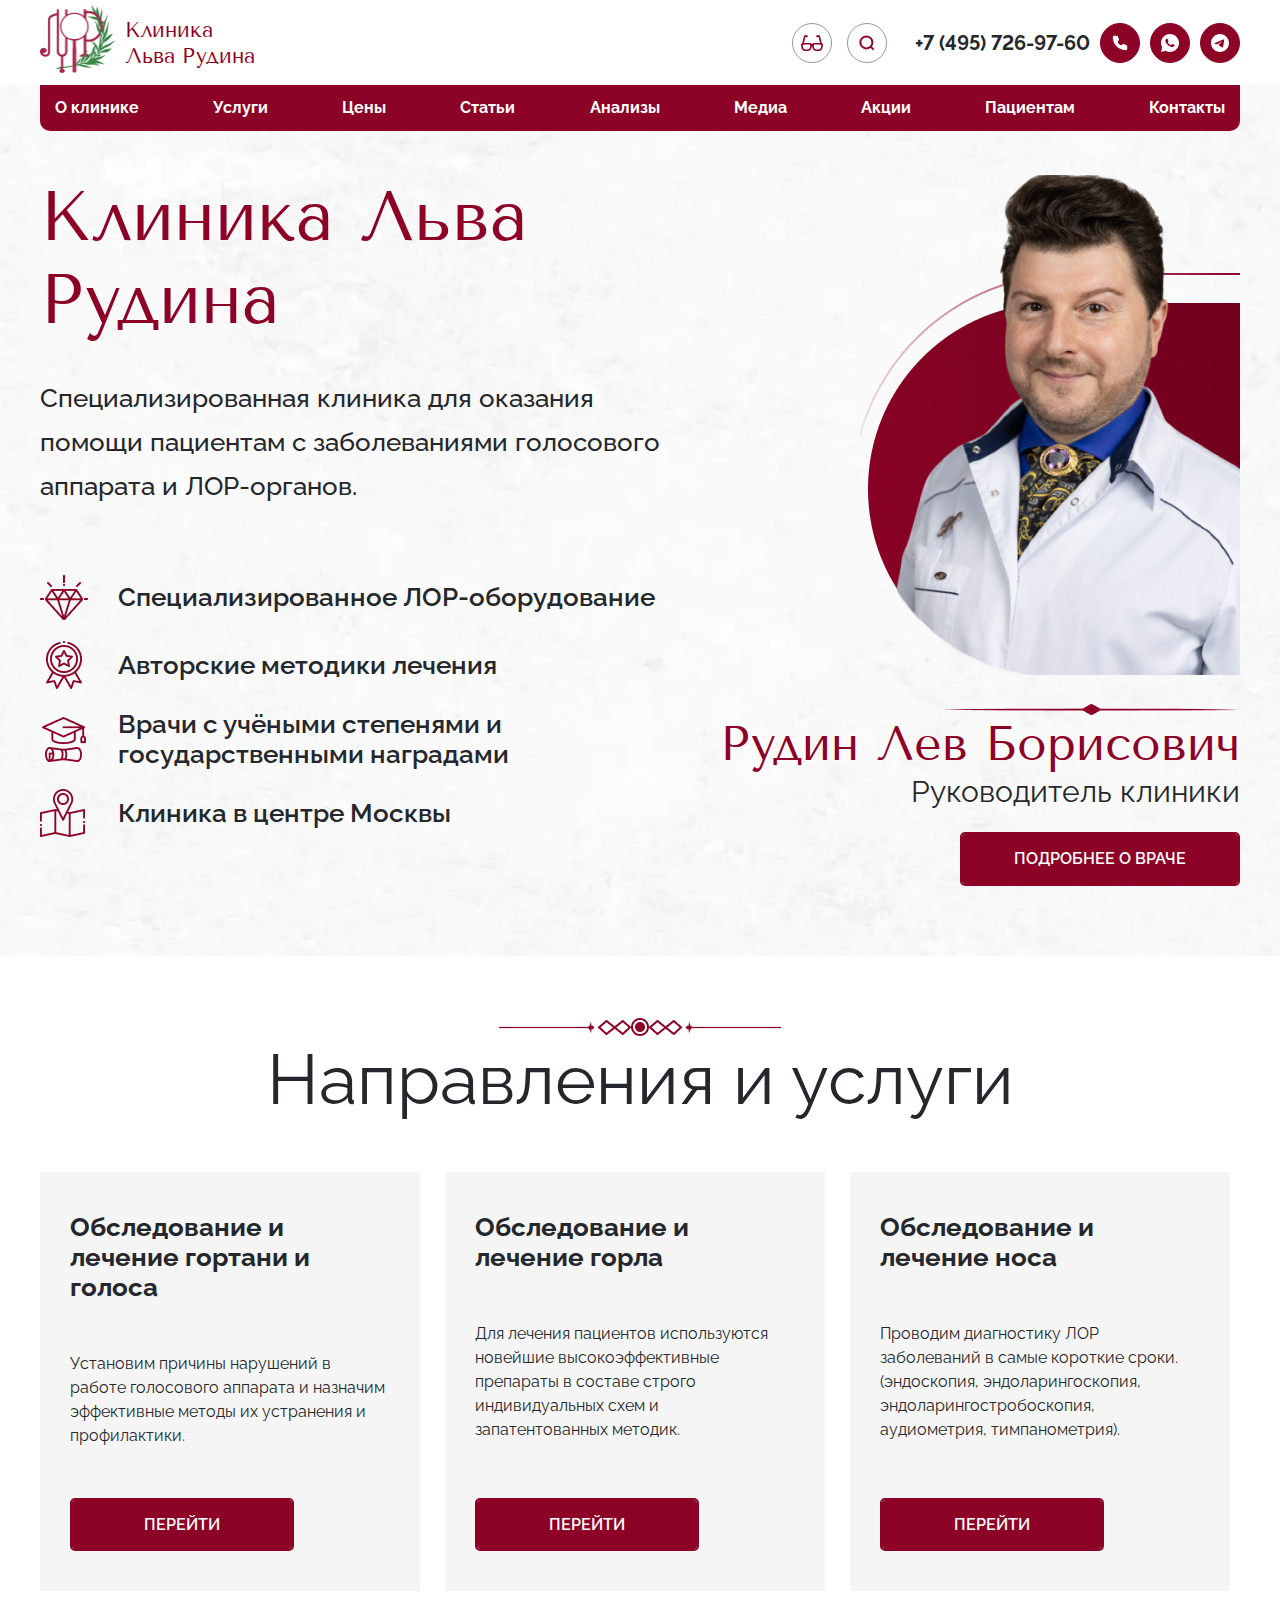
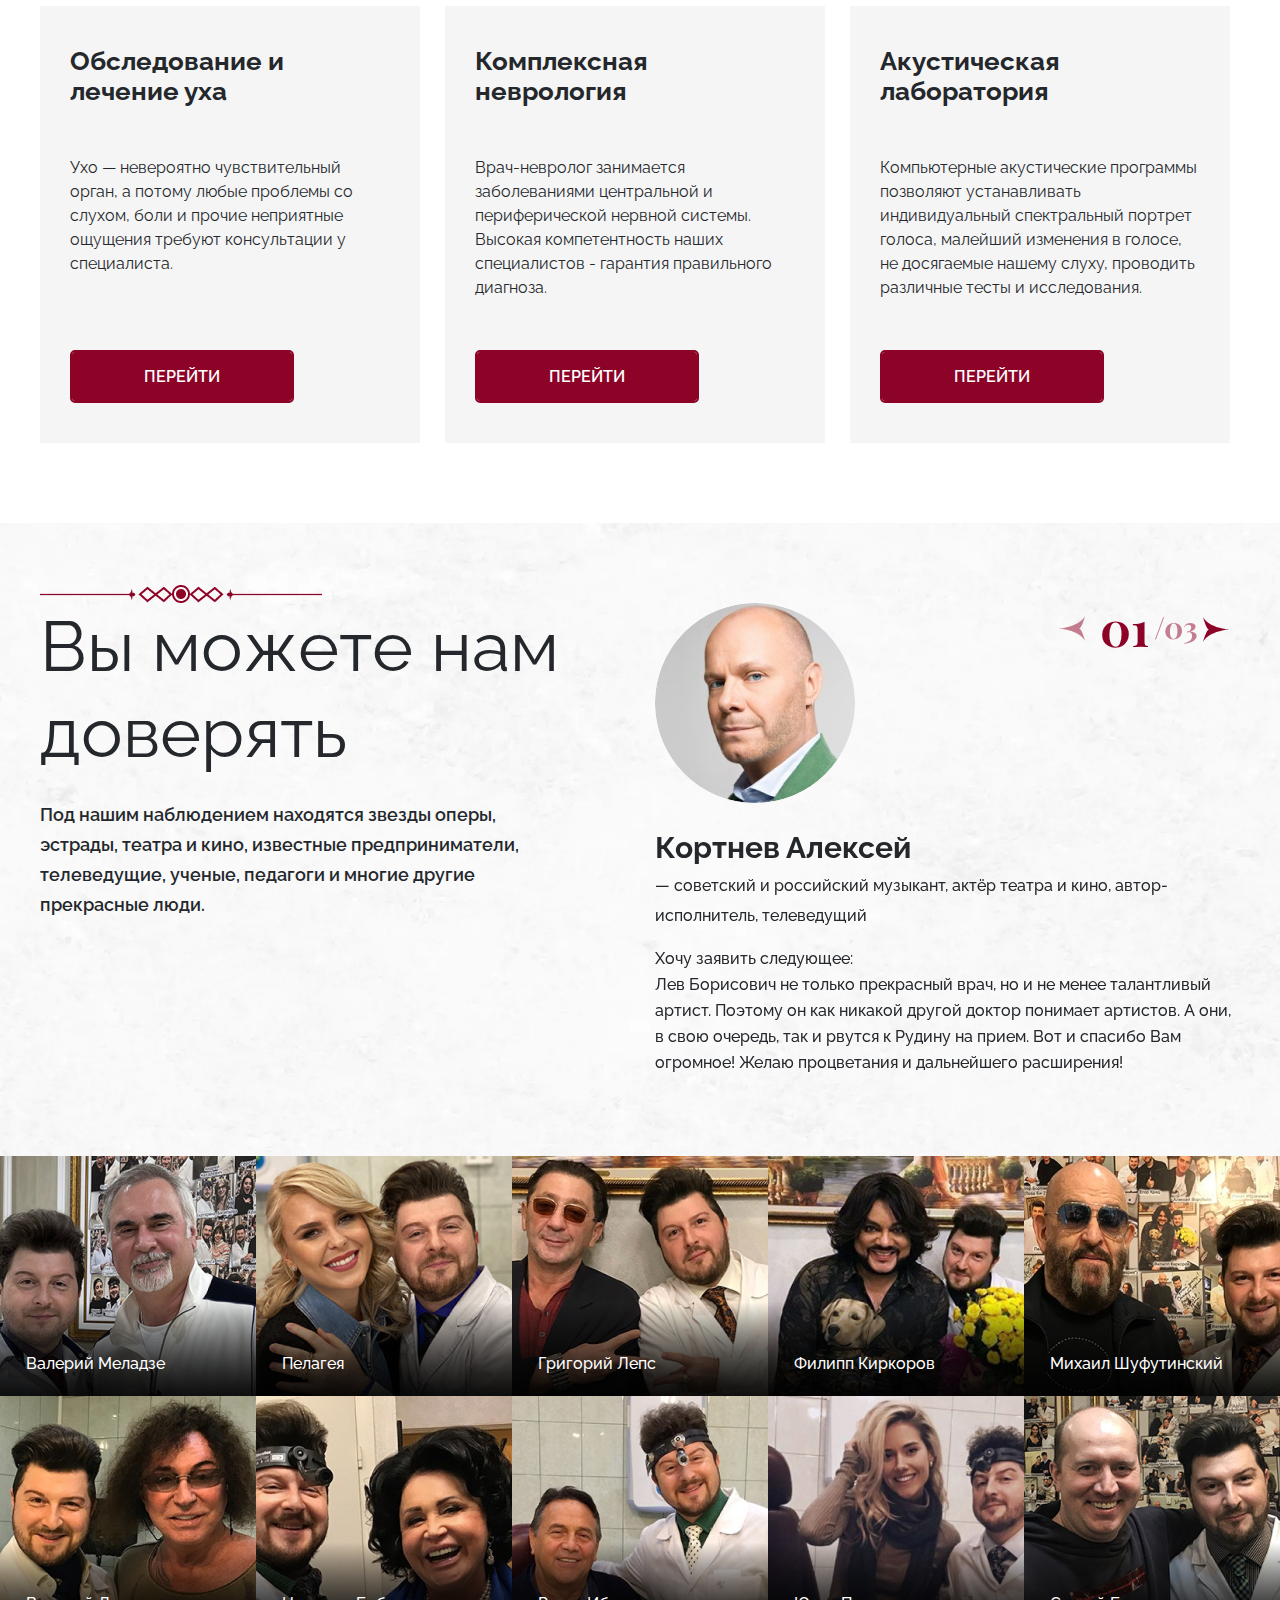
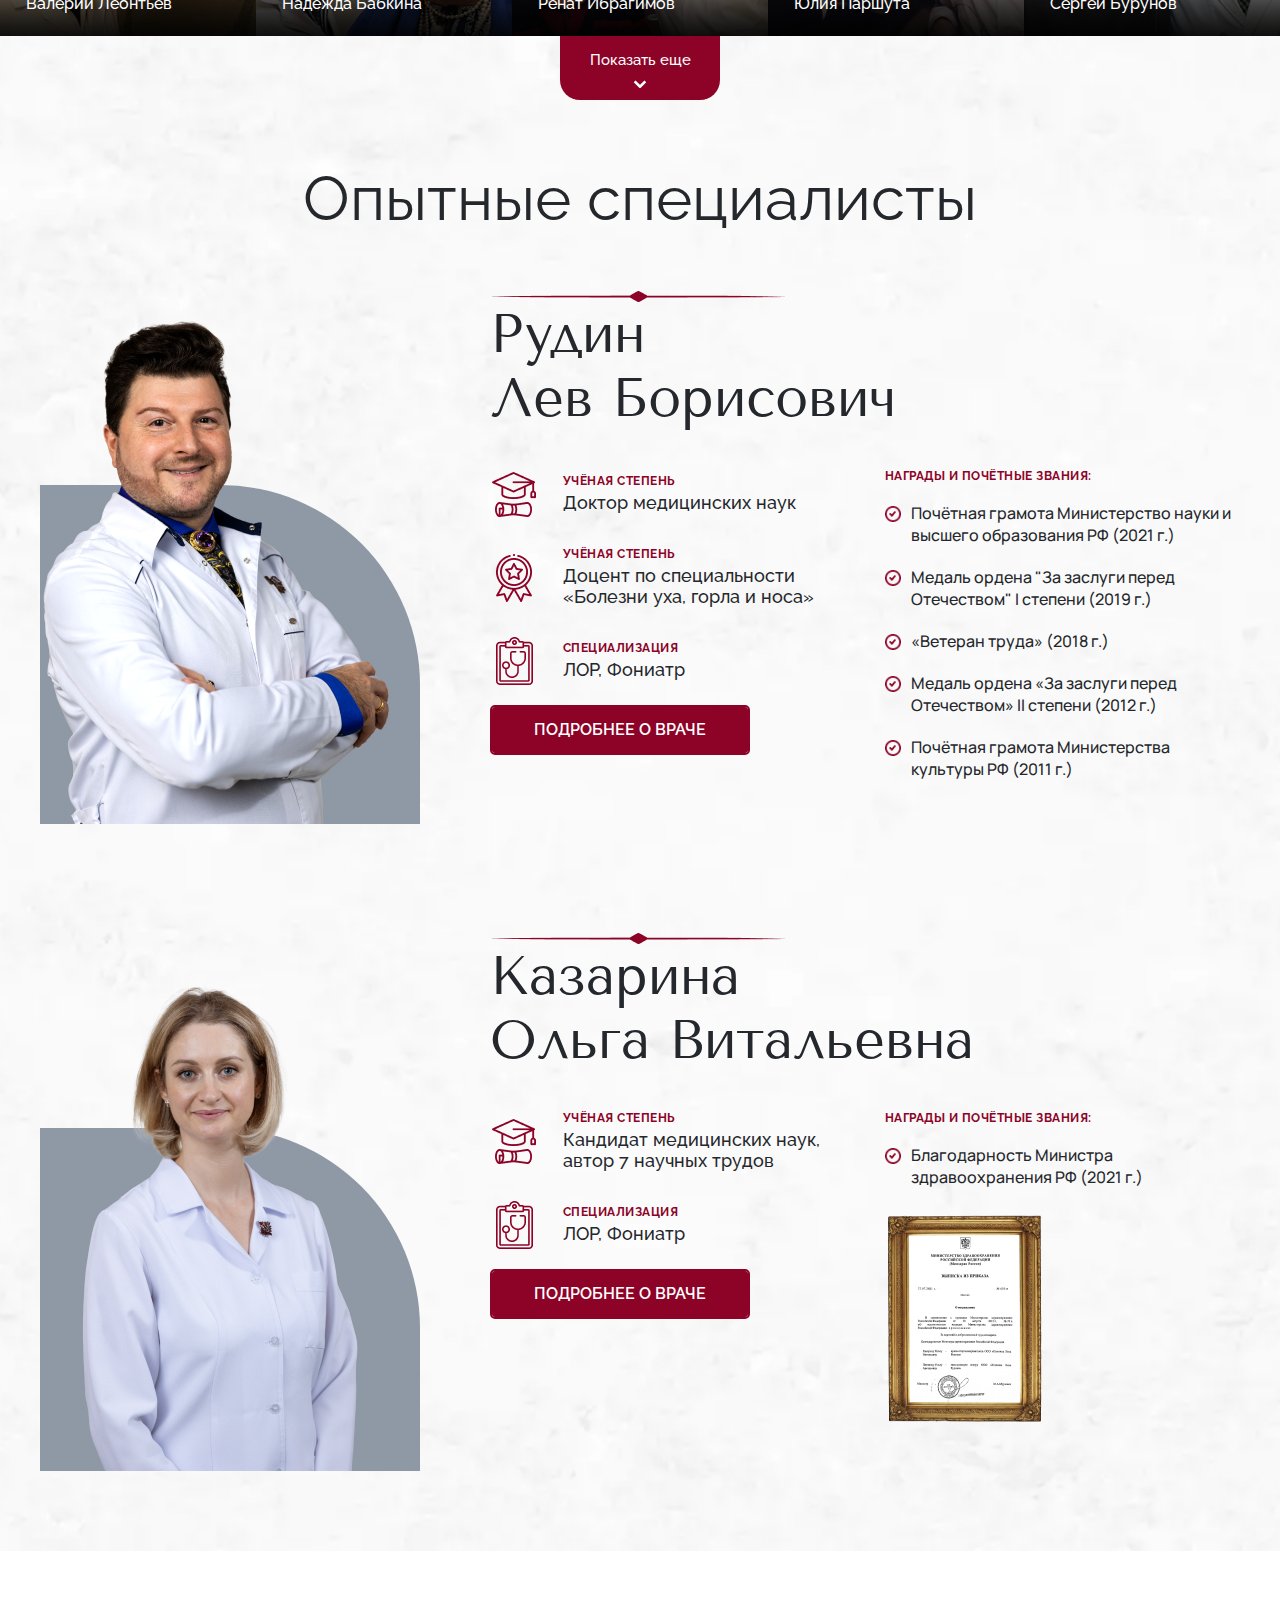
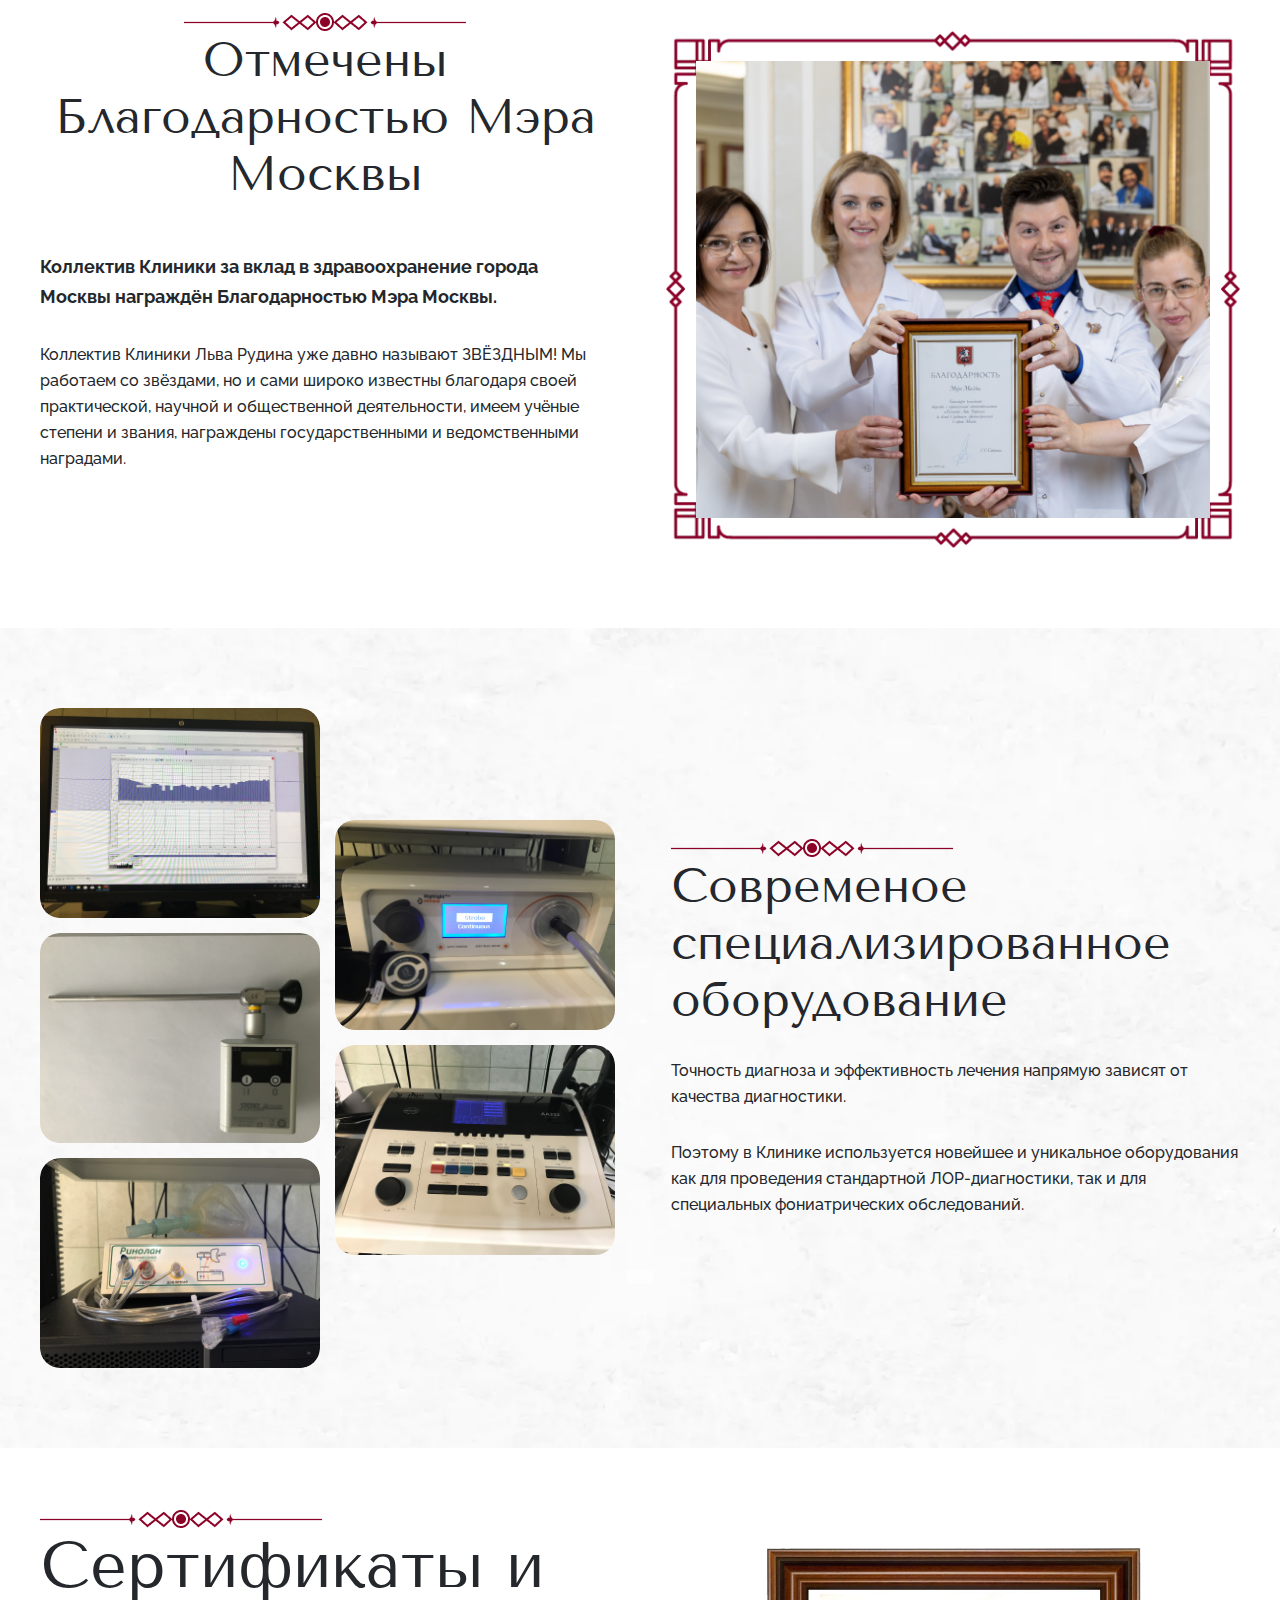
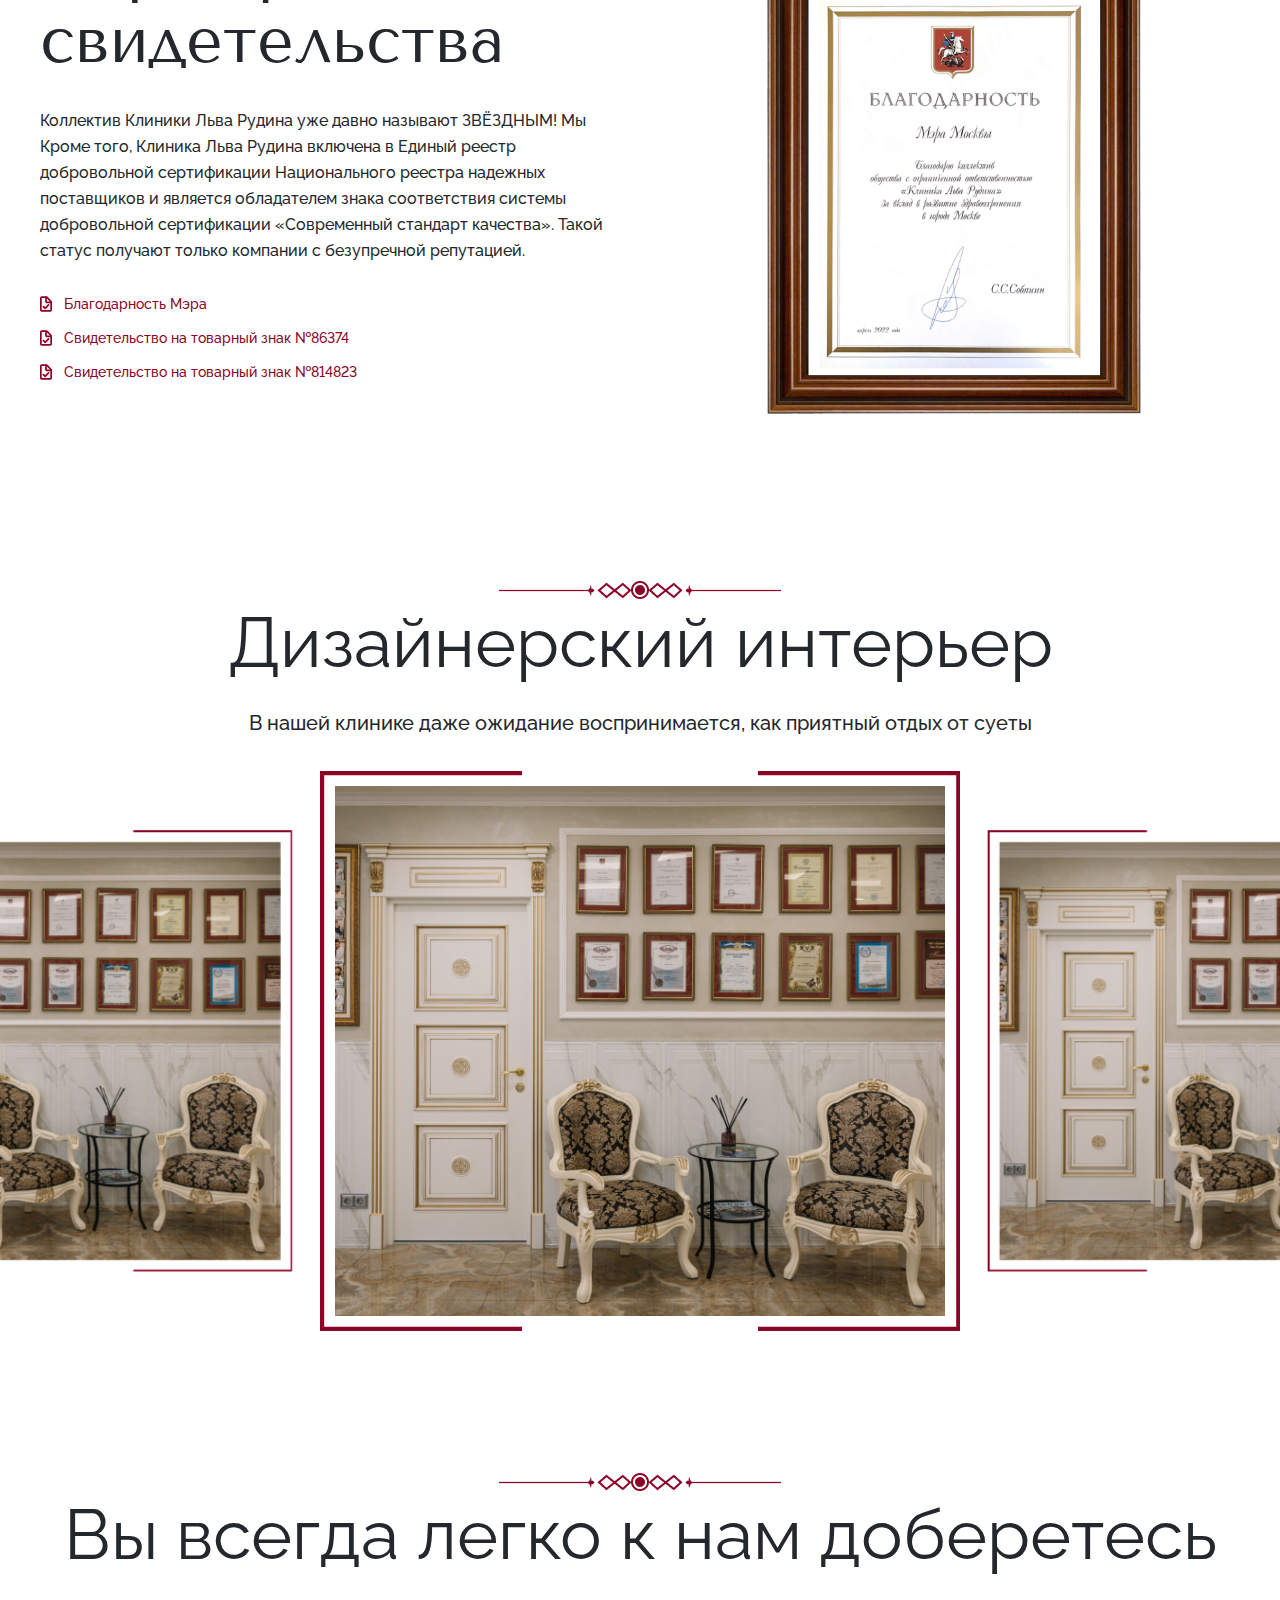
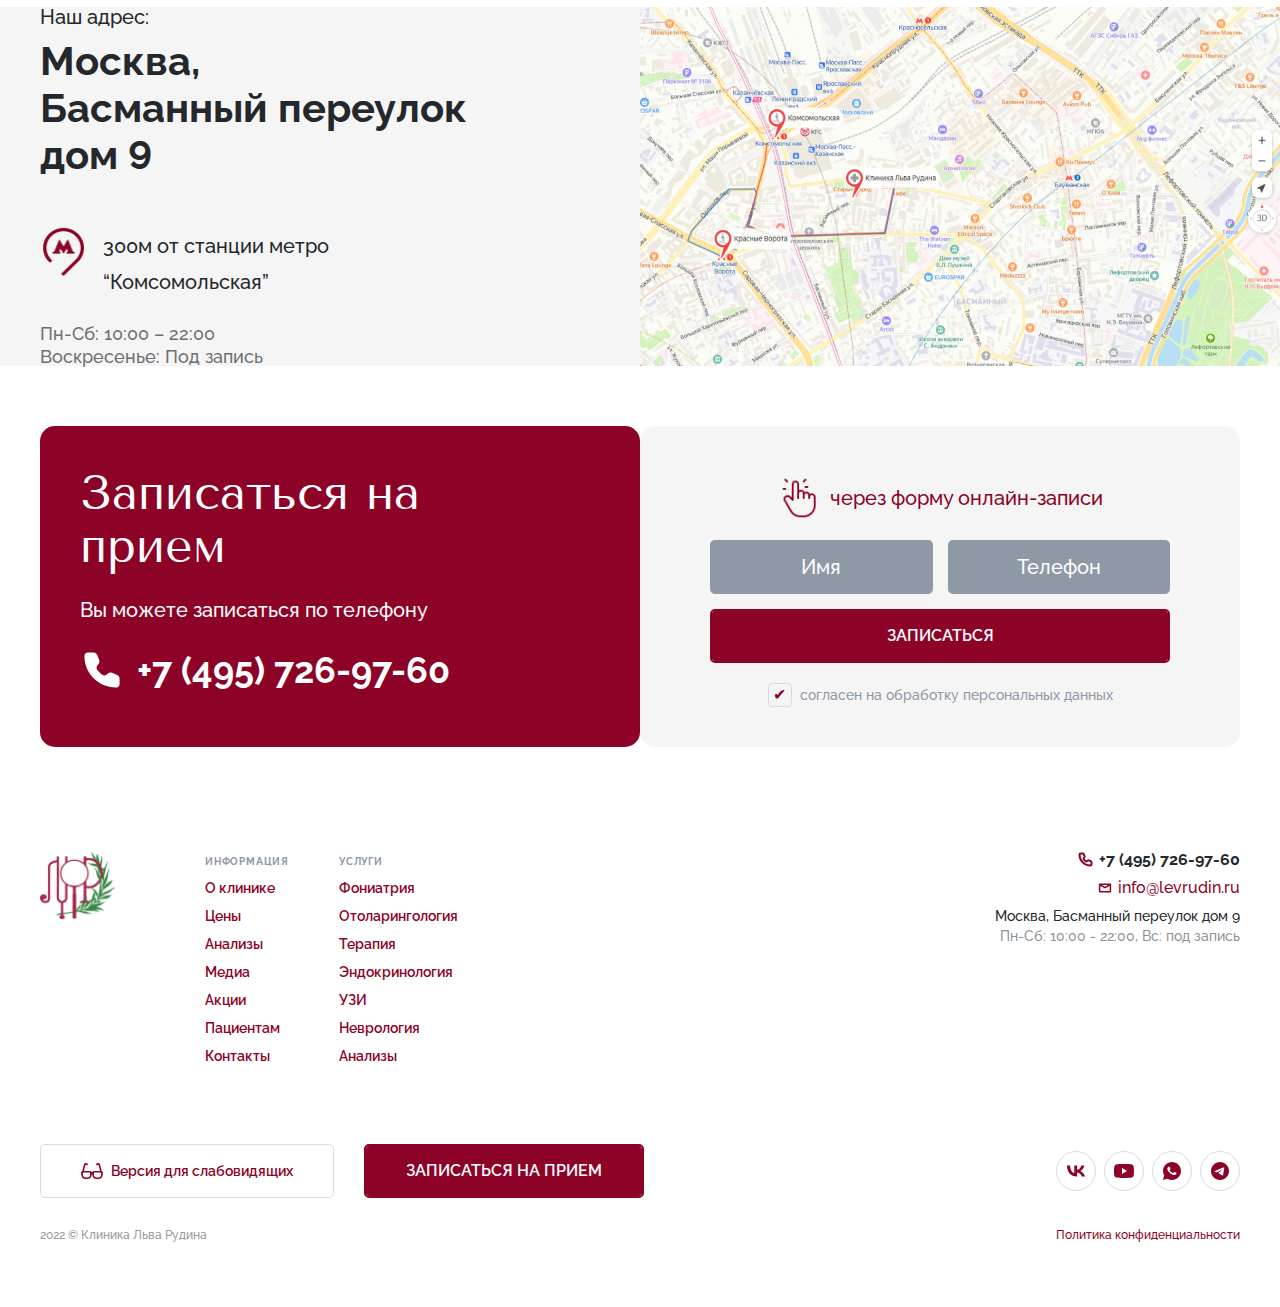
==== commit 6eb4bcb4: "7" ====
--- a/index.html
+++ b/index.html
@@ -6,8 +6,8 @@
 	<meta name="format-detection" content="telephone=no">
 	<meta name="viewport" content="width=device-width, initial-scale=1.0">
 	<link rel="shortcut icon" href="img/favicon/Gulp.svg">
-	<link rel="stylesheet" href="https://cdn.jsdelivr.net/npm/swiper@10/swiper-bundle.min.css?_v=20231008222128" />
-	<link rel="stylesheet" href="css/style.min.css?_v=20231008222128">
+	<link rel="stylesheet" href="https://cdn.jsdelivr.net/npm/swiper@10/swiper-bundle.min.css?_v=20231009023030" />
+	<link rel="stylesheet" href="css/style.min.css?_v=20231009023030">
 </head>
 
 <body>
@@ -938,9 +938,9 @@
 	</div>
 </footer>
 	</div>
-	<script src="https://cdn.jsdelivr.net/npm/swiper@10/swiper-bundle.min.js?_v=20231008222128"></script>
-<script src="assets/libs/fslightbox.js?_v=20231008222128"></script>
-<script src="js/app.min.js?_v=20231008222128"></script>
+	<script src="https://cdn.jsdelivr.net/npm/swiper@10/swiper-bundle.min.js?_v=20231009023030"></script>
+<script src="assets/libs/fslightbox.js?_v=20231009023030"></script>
+<script src="js/app.min.js?_v=20231009023030"></script>
 </body>
 
 </html>--- a/css/style.min.css
+++ b/css/style.min.css
@@ -1 +1 @@
-@charset "UTF-8";@font-face{font-family:Manrope;font-display:swap;src:url(../fonts/Manrope-Medium.woff2) format("woff2"),url(../fonts/Manrope-Medium.woff) format("woff");font-weight:500;font-style:normal}@font-face{font-family:PlayfairDisplay;font-display:swap;src:url(../fonts/PlayfairDisplay-Bold.woff2) format("woff2"),url(../fonts/PlayfairDisplay-Bold.woff) format("woff");font-weight:700;font-style:normal}@font-face{font-family:Raleway;font-display:swap;src:url(../fonts/Raleway-Medium.woff2) format("woff2"),url(../fonts/Raleway-Medium.woff) format("woff");font-weight:500;font-style:normal}@font-face{font-family:Raleway;font-display:swap;src:url(../fonts/Raleway-Regular.woff2) format("woff2"),url(../fonts/Raleway-Regular.woff) format("woff");font-weight:400;font-style:normal}@font-face{font-family:Raleway;font-display:swap;src:url(../fonts/Raleway-SemiBold.woff2) format("woff2"),url(../fonts/Raleway-SemiBold.woff) format("woff");font-weight:600;font-style:normal}@font-face{font-family:Raleway;font-display:swap;src:url(../fonts/Raleway-Bold.woff2) format("woff2"),url(../fonts/Raleway-Bold.woff) format("woff");font-weight:700;font-style:normal}@font-face{font-family:TenorSans;font-display:swap;src:url(../fonts/TenorSans-Regular.woff2) format("woff2"),url(../fonts/TenorSans-Regular.woff) format("woff");font-weight:400;font-style:normal}*{padding:0;margin:0;border:0}*,:after,:before{-webkit-box-sizing:border-box;box-sizing:border-box}:active,:focus{outline:0}a:active,a:focus{outline:0}aside,footer,header,nav,section{display:block}body,html{height:100%;min-width:320px}body{line-height:1;font-family:Raleway;font-weight:500;-ms-text-size-adjust:100%;-moz-text-size-adjust:100%;-webkit-text-size-adjust:100%}button,input,textarea{font-family:Raleway}input::-ms-clear{display:none}button{cursor:pointer;background-color:transparent}button::-moz-focus-inner{padding:0;border:0}a{color:#24272b}a,a:visited{text-decoration:none}a:hover{text-decoration:none}ul li{list-style:none}img{vertical-align:top;pointer-events:none}h1,h2,h3,h4,h5,h6{font-weight:inherit;font-size:inherit}*{-webkit-box-sizing:border-box;box-sizing:border-box}::-webkit-scrollbar{width:8px}::-webkit-scrollbar-track{background-color:#fbf8ec}::-webkit-scrollbar-thumb{background-color:#8d0327;border-radius:10px}html._lock{overflow:hidden;position:relative;height:100%}body{color:#24272b;font-size:16px}body._lock{overflow:hidden;position:relative;height:100%}.wrapper{width:100%;min-height:100%;overflow:hidden;display:-webkit-box;display:-ms-flexbox;display:flex;-webkit-box-orient:vertical;-webkit-box-direction:normal;-ms-flex-direction:column;flex-direction:column}._container{max-width:1200px;margin:0 auto}.wpLoader{position:absolute;left:0;top:0;right:0;bottom:0;width:100%;height:100%;background-color:rgba(0,0,0,.4);-webkit-transition:.2s;transition:.2s;z-index:3;display:-webkit-box;display:-ms-flexbox;display:flex;-webkit-box-align:center;-ms-flex-align:center;align-items:center;-webkit-box-pack:center;-ms-flex-pack:center;justify-content:center;opacity:0;visibility:hidden}.wpLoader._load{opacity:1;visibility:visible}.loader{width:68px;height:68px;border:3px dotted #fff;border-style:solid solid dotted dotted;border-radius:50%;display:inline-block;position:relative;-webkit-box-sizing:border-box;box-sizing:border-box;-webkit-animation:rotation 2s linear infinite;animation:rotation 2s linear infinite}.loader::after{content:"";-webkit-box-sizing:border-box;box-sizing:border-box;position:absolute;left:0;right:0;top:0;bottom:0;margin:auto;border:3px dotted #8d0327;border-style:solid solid dotted;width:50%;height:50%;border-radius:50%;-webkit-animation:rotationBack 1s linear infinite;animation:rotationBack 1s linear infinite;-webkit-transform-origin:center center;-ms-transform-origin:center center;transform-origin:center center}@-webkit-keyframes rotation{0%{-webkit-transform:rotate(0);transform:rotate(0)}100%{-webkit-transform:rotate(360deg);transform:rotate(360deg)}}@keyframes rotation{0%{-webkit-transform:rotate(0);transform:rotate(0)}100%{-webkit-transform:rotate(360deg);transform:rotate(360deg)}}@-webkit-keyframes rotationBack{0%{-webkit-transform:rotate(0);transform:rotate(0)}100%{-webkit-transform:rotate(-360deg);transform:rotate(-360deg)}}@keyframes rotationBack{0%{-webkit-transform:rotate(0);transform:rotate(0)}100%{-webkit-transform:rotate(-360deg);transform:rotate(-360deg)}}.main{-webkit-box-flex:1;-ms-flex:1 1 auto;flex:1 1 auto}.section{padding:80px 0}.no-webp .section-bg{background:url(../img/intro-bg.jpg) no-repeat center/cover}.h1{color:#8d0327;font-family:TenorSans;font-weight:400;line-height:normal;font-size:70px}.h2{font-family:Raleway;font-weight:400;line-height:86px;font-size:70px;position:relative}.h2 img{position:absolute;bottom:100%;left:50%;-webkit-transform:translateX(-50%);-ms-transform:translateX(-50%);transform:translateX(-50%)}.h3{font-family:TenorSans;font-size:48px;font-weight:400;line-height:normal;position:relative}.h3 img{position:absolute;bottom:100%;left:0}.button{color:#fff;font-size:16px;font-weight:600;text-transform:uppercase;border-radius:5px}.hover{display:inline-block;overflow:hidden;position:relative;z-index:1;-webkit-transition:.3s;transition:.3s;border:2px solid #8d0327}.hover::after,.hover::before{content:"";position:absolute;top:0;bottom:0;left:0;right:0;width:100%;height:100%;background-color:#8d0327;-webkit-transition:.3s;transition:.3s;z-index:-1}.hover::before{-webkit-transform:translateX(-49%);-ms-transform:translateX(-49%);transform:translateX(-49%)}.hover::after{-webkit-transform:translateX(49%);-ms-transform:translateX(49%);transform:translateX(49%)}.hover:hover{-webkit-box-shadow:0 0 10px 4px rgba(141,3,39,.2);box-shadow:0 0 10px 4px rgba(141,3,39,.2);color:#8d0327}.hover:hover::before{-webkit-transform:translateX(-95%);-ms-transform:translateX(-95%);transform:translateX(-95%)}.hover:hover::after{-webkit-transform:translateX(95%);-ms-transform:translateX(95%);transform:translateX(95%)}.form-record .just-validate-error-label{display:none}.wpInput{position:relative}.wpInput .just-validate-error-label{display:block;position:absolute;bottom:100%;left:50%;font-size:12px;-webkit-transform:translateX(-50%);-ms-transform:translateX(-50%);transform:translateX(-50%);white-space:nowrap}.input{width:100%;padding:9px;text-align:center;border-radius:5px;background-color:#8f98a5;-webkit-transition:.3s;transition:.3s;color:#fff;height:54px;font-variant-numeric:lining-nums proportional-nums;font-weight:500;letter-spacing:.5px;border:2px solid transparent;font-size:20px}.input::-webkit-input-placeholder{color:#fff;font-size:20px;font-style:normal;font-weight:500;letter-spacing:0}.input::-moz-placeholder{color:#fff;font-size:20px;font-style:normal;font-weight:500;letter-spacing:0}.input:-ms-input-placeholder{color:#fff;font-size:20px;font-style:normal;font-weight:500;letter-spacing:0}.input::-ms-input-placeholder{color:#fff;font-size:20px;font-style:normal;font-weight:500;letter-spacing:0}.input::placeholder{color:#fff;font-size:20px;font-style:normal;font-weight:500;letter-spacing:0}.input:focus{background-color:transparent;border:2px solid #8d0327;color:#8f98a5}.input:focus::-webkit-input-placeholder{color:#8f98a5}.input:focus::-moz-placeholder{color:#8f98a5}.input:focus:-ms-input-placeholder{color:#8f98a5}.input:focus::-ms-input-placeholder{color:#8f98a5}.input:focus::placeholder{color:#8f98a5}.input.just-validate-success-field{background-color:rgba(3,134,25,.5);color:#fff}.input.just-validate-success-field::-webkit-input-placeholder{color:#fff}.input.just-validate-success-field::-moz-placeholder{color:#fff}.input.just-validate-success-field:-ms-input-placeholder{color:#fff}.input.just-validate-success-field::-ms-input-placeholder{color:#fff}.input.just-validate-success-field::placeholder{color:#fff}.input.just-validate-error-field{background-color:rgba(134,3,42,.5);color:#fff}.input.just-validate-error-field::-webkit-input-placeholder{color:#fff}.input.just-validate-error-field::-moz-placeholder{color:#fff}.input.just-validate-error-field:-ms-input-placeholder{color:#fff}.input.just-validate-error-field::-ms-input-placeholder{color:#fff}.input.just-validate-error-field::placeholder{color:#fff}.input-checkbox{display:none}.input-checkbox:checked+.checkbox-label::before{-webkit-transform:scale(1);-ms-transform:scale(1);transform:scale(1)}.input-checkbox.just-validate-error-field+.checkbox-label{border:1px solid #8d0327}.wpCheckbox-label{display:-webkit-box;display:-ms-flexbox;display:flex;-webkit-box-align:center;-ms-flex-align:center;align-items:center;gap:8px}.wpCheckbox-label p{color:#8f98a5;font-size:14px;line-height:normal}.wpCheckbox-label .just-validate-error-label{display:none}.checkbox-label{width:24px;height:24px;-ms-flex-negative:0;flex-shrink:0;position:relative;border-radius:4px;cursor:pointer;text-align:center;display:-webkit-box;display:-ms-flexbox;display:flex;-webkit-box-align:center;-ms-flex-align:center;align-items:center;-webkit-box-pack:center;-ms-flex-pack:center;justify-content:center;border:1px solid #d5dbe4;-webkit-transition:.2s;transition:.2s}.checkbox-label::before{content:"✔";color:#8d0327;position:absolute;line-height:24px;-webkit-transition:.1s;transition:.1s;-webkit-transform:scale(0);-ms-transform:scale(0);transform:scale(0)}.header__body{-webkit-box-shadow:0 -8px 70px -16px rgba(0,0,0,.25);box-shadow:0 -8px 70px -16px rgba(0,0,0,.25)}.header__container{position:relative}.header__container._container{padding:0}.header__nav{display:block;position:absolute;top:100%;left:0;right:0;width:100%;border-radius:0 0 10px 10px;-webkit-transition:.3s;transition:.3s}.header__nav._fixed{position:fixed;top:0;left:0;right:0;z-index:4}.header__list{display:-webkit-box;display:-ms-flexbox;display:flex;-webkit-box-align:center;-ms-flex-align:center;align-items:center;-webkit-box-pack:justify;-ms-flex-pack:justify;justify-content:space-between;border-radius:0 0 10px 10px;background-color:#8d0327;padding:15px}.header__list_close{position:absolute;right:15px;top:30px;width:30px;height:30px;cursor:pointer;opacity:0;visibility:hidden;-webkit-transition:opacity .2s ease-in-out;transition:opacity .2s ease-in-out;-webkit-transition-delay:.3s;transition-delay:.3s}.header__list_close::after,.header__list_close::before{content:"";position:absolute;width:100%;height:2px;top:50%;background-color:#fff;-webkit-transition:.1s;transition:.1s}.header__list_close::before{-webkit-transform:translateY(-50%) rotate(45deg);-ms-transform:translateY(-50%) rotate(45deg);transform:translateY(-50%) rotate(45deg)}.header__list_close::after{-webkit-transform:translateY(-50%) rotate(-45deg);-ms-transform:translateY(-50%) rotate(-45deg);transform:translateY(-50%) rotate(-45deg)}.header__list_close:active::before{-webkit-transform:translateY(-50%) rotate(45deg) scale(.8);-ms-transform:translateY(-50%) rotate(45deg) scale(.8);transform:translateY(-50%) rotate(45deg) scale(.8)}.header__list_close:active::after{-webkit-transform:translateY(-50%) rotate(-45deg) scale(.7);-ms-transform:translateY(-50%) rotate(-45deg) scale(.7);transform:translateY(-50%) rotate(-45deg) scale(.7)}.header__link{color:#fff;font-weight:700;-webkit-transition:.2s;transition:.2s;position:relative}.header__link::after{content:"";position:absolute;top:100%;left:50%;-webkit-transform:translateX(-50%);-ms-transform:translateX(-50%);transform:translateX(-50%);height:1px;width:0;-webkit-transition:.2s;transition:.2s;background-color:#fff;border-radius:2px}.header__link:hover::after{width:100%}.header__link._active::after{width:100%;height:2px}.header__content{width:100%;display:-webkit-box;display:-ms-flexbox;display:flex;-webkit-box-pack:justify;-ms-flex-pack:justify;justify-content:space-between;-webkit-box-align:center;-ms-flex-align:center;align-items:center;gap:10px;position:relative;padding:5px 0;background-color:#fff}.header__logo{display:-webkit-box;display:-ms-flexbox;display:flex;-webkit-box-align:center;-ms-flex-align:center;align-items:center;gap:10px}.header__logo img{width:75px;height:75px}.header__logo-text{color:#8d0327;font-family:TenorSans;font-weight:400;line-height:normal}.header__content-controls{-webkit-box-flex:1;-ms-flex:1 1 auto;flex:1 1 auto;display:-webkit-box;display:-ms-flexbox;display:flex;-webkit-box-align:center;-ms-flex-align:center;align-items:center;-webkit-box-pack:end;-ms-flex-pack:end;justify-content:flex-end;gap:15px}.header .header-controls-btn{height:40px;width:40px;cursor:pointer;border-radius:50%;border:1px solid #8f98a5;display:-webkit-box;display:-ms-flexbox;display:flex;-webkit-box-align:center;-ms-flex-align:center;align-items:center;-webkit-box-pack:center;-ms-flex-pack:center;justify-content:center;-webkit-transition:.2s;transition:.2s}.header .header-controls-btn .icon{-webkit-transition:.2s;transition:.2s}.header .header-controls-btn:hover{background-color:#8d0327;border:1px solid #8d0327}.header__visuallyImpaired{-ms-flex-negative:0;flex-shrink:0}.header__visuallyImpaired .icon{width:22px;height:16px;fill:#8d0327}.header__visuallyImpaired:hover .icon{fill:#fff}.header__form{width:40px;height:40px;position:relative;overflow:hidden;-webkit-transition:.3s;transition:.3s}.header__form_search{position:absolute;left:0;top:0;right:0;bottom:0;border-radius:15px;opacity:0;visibility:hidden;-webkit-transition:.3s;transition:.3s;padding:0 10px;border:1px solid #8f98a5;background-color:transparent;font-variant-numeric:lining-nums proportional-nums;font-size:16px;letter-spacing:.5px;font-weight:500}.header__form_search::-webkit-input-placeholder{color:#999;font-weight:400}.header__form_search::-moz-placeholder{color:#999;font-weight:400}.header__form_search:-ms-input-placeholder{color:#999;font-weight:400}.header__form_search::-ms-input-placeholder{color:#999;font-weight:400}.header__form_search::placeholder{color:#999;font-weight:400}.header__form_search:focus{border:1px solid #8d0327}.header__form_btn{right:0;top:0;position:absolute;-webkit-transition:.3s;transition:.3s}.header__form_btn .icon{width:16px;height:16px;fill:none;stroke-width:2px;stroke:#8d0327}.header__form_btn:hover .icon{stroke:#fff}.header__form._active{width:280px;border-radius:10px}.header__form._active .header__form_search{opacity:1;visibility:visible}.header__form._active .header__form_btn{opacity:0;visibility:hidden}.header__tel{font-size:20px;font-weight:700;color:#24272b;font-variant-numeric:lining-nums proportional-nums;-webkit-transition:.2s;transition:.2s}.header__tel:hover{color:#8d0327}.header__messengers{display:-webkit-box;display:-ms-flexbox;display:flex;-webkit-box-align:center;-ms-flex-align:center;align-items:center;gap:10px}.header__messengers_link{width:40px;height:40px;border-radius:50%;-webkit-transition:.2s;transition:.2s;display:-webkit-box;display:-ms-flexbox;display:flex;-webkit-box-align:center;-ms-flex-align:center;align-items:center;-webkit-box-pack:center;-ms-flex-pack:center;justify-content:center;background-color:#8d0327;border:1px solid #8d0327}.header__messengers_link .icon{width:18px;height:18px;fill:#fff;-webkit-transition:.2s;transition:.2s}.header-burger{display:none;position:relative;width:40px;height:30px;cursor:pointer;z-index:3;margin-left:15px}.header-burger span{position:absolute;-webkit-transition:all .2s ease 0s;transition:all .2s ease 0s;width:100%;height:3px;left:0;background-color:#fff}.header-burger span:nth-child(1){top:0}.header-burger span:nth-child(2){top:50%;-webkit-transform:translateY(-50%);-ms-transform:translateY(-50%);transform:translateY(-50%)}.header-burger span:nth-child(3){bottom:0}.header-burger._active span{-webkit-transform:scale(0);-ms-transform:scale(0);transform:scale(0)}.header-burger._active span:first-child{top:50%;-webkit-transform:translateY(-50%) rotate(-45deg);-ms-transform:translateY(-50%) rotate(-45deg);transform:translateY(-50%) rotate(-45deg)}.header-burger._active span:last-child{bottom:50%;-webkit-transform:translateY(50%) rotate(45deg);-ms-transform:translateY(50%) rotate(45deg);transform:translateY(50%) rotate(45deg)}.footer{padding:45px 0 65px 0}.footer__body{display:-webkit-box;display:-ms-flexbox;display:flex;-webkit-box-orient:vertical;-webkit-box-direction:normal;-ms-flex-direction:column;flex-direction:column}.footer__top{display:-webkit-box;display:-ms-flexbox;display:flex;-webkit-box-pack:justify;-ms-flex-pack:justify;justify-content:space-between;gap:90px;-webkit-box-align:start;-ms-flex-align:start;align-items:flex-start}.footer__logo{display:-webkit-box;display:-ms-flexbox;display:flex;-webkit-box-align:start;-ms-flex-align:start;align-items:flex-start;-webkit-box-pack:start;-ms-flex-pack:start;justify-content:flex-start;width:75px;height:75px}.footer__logo img{max-width:100%;max-height:100%;-o-object-fit:contain;object-fit:contain}.footer__nav{display:-webkit-box;display:-ms-flexbox;display:flex;-ms-flex-wrap:wrap;flex-wrap:wrap;-webkit-box-flex:1;-ms-flex:1 1 auto;flex:1 1 auto;gap:50px}.footer__list{display:-webkit-box;display:-ms-flexbox;display:flex;-webkit-box-orient:vertical;-webkit-box-direction:normal;-ms-flex-direction:column;flex-direction:column;-webkit-box-align:start;-ms-flex-align:start;align-items:flex-start;gap:12px}.footer__li span{color:#8f98a5;font-size:10px;font-weight:700;letter-spacing:.8px;text-transform:uppercase}.footer__link{color:#8d0327;font-size:14px;font-weight:600;position:relative}.footer__link::before{content:"";position:absolute;top:100%;left:50%;-webkit-transform:translateX(-50%);-ms-transform:translateX(-50%);transform:translateX(-50%);width:0;height:1px;background-color:#8d0327;-webkit-transition:.2s;transition:.2s}.footer__link:hover::before{width:100%}.footer__info-block{display:-webkit-box;display:-ms-flexbox;display:flex;-webkit-box-orient:vertical;-webkit-box-direction:normal;-ms-flex-direction:column;flex-direction:column;-webkit-box-align:end;-ms-flex-align:end;align-items:flex-end;text-align:right}.footer__tel{display:-webkit-box;display:-ms-flexbox;display:flex;-webkit-box-align:center;-ms-flex-align:center;align-items:center;gap:6px}.footer__tel span{color:#24272b;font-weight:700;position:relative}.footer__tel span::before{content:"";position:absolute;top:100%;left:50%;-webkit-transform:translateX(-50%);-ms-transform:translateX(-50%);transform:translateX(-50%);height:2px;width:0;background-color:#8d0327;-webkit-transition:.2s;transition:.2s}.footer__tel .icon{width:15px;height:15px;stroke-width:2px;stroke:#8d0327;fill:none}.footer__tel:hover span::before{width:100%}.footer__mail{display:-webkit-box;display:-ms-flexbox;display:flex;-webkit-box-align:center;-ms-flex-align:center;align-items:center;gap:6px;margin-top:12px}.footer__mail span{color:#8d0327;font-weight:500}.footer__mail .icon{width:14px;height:10px;fill:none;stroke-width:2px;stroke:#8d0327}.footer__address{margin-top:12px;font-size:14px;font-weight:500;line-height:normal;font-style:normal}.footer__schedule{font-size:14px;font-weight:500;opacity:.5;line-height:normal;margin-top:4px}.footer__bottom{-webkit-box-flex:1;-ms-flex:1 1 100%;flex:1 1 100%;width:100%;display:-webkit-box;display:-ms-flexbox;display:flex;-webkit-box-align:center;-ms-flex-align:center;align-items:center;-webkit-box-pack:justify;-ms-flex-pack:justify;justify-content:space-between;gap:15px;margin-top:80px}.footer__wpButton{display:-webkit-box;display:-ms-flexbox;display:flex;-webkit-box-align:center;-ms-flex-align:center;align-items:center;gap:30px}.footer__button{padding:0 40px;height:54px}.footer__button.btn-visually-impaired{color:#8d0327;border:1px solid #d5dbe4;font-size:14px;text-transform:none;display:-webkit-box;display:-ms-flexbox;display:flex;-webkit-box-align:center;-ms-flex-align:center;align-items:center;-webkit-box-pack:center;-ms-flex-pack:center;justify-content:center;gap:8px;-webkit-transition:.3s;transition:.3s}.footer__button.btn-visually-impaired .icon{width:22px;height:16px;fill:#8d0327;-webkit-transition:.3s;transition:.3s}.footer__button.btn-visually-impaired:hover{background-color:#8d0327;border:1px solid #8d0327;color:#fff}.footer__button.btn-visually-impaired:hover .icon{fill:#fff}.footer__messengers{display:-webkit-box;display:-ms-flexbox;display:flex;-webkit-box-align:center;-ms-flex-align:center;align-items:center;gap:8px}.footer__messengers_link{display:-webkit-box;display:-ms-flexbox;display:flex;width:40px;height:40px;-webkit-box-pack:center;-ms-flex-pack:center;justify-content:center;-webkit-box-align:center;-ms-flex-align:center;align-items:center;border-radius:50%;border:1px solid #d5dbe4;-webkit-transition:.2s;transition:.2s}.footer__messengers_link .icon{-webkit-transition:.2s;transition:.2s;fill:#8d0327}.footer__messengers_link:hover{background-color:#8d0327;border:1px solid #8d0327}.footer__messengers_link:hover .icon{fill:#fff}.footer__under{margin-top:30px;-webkit-box-flex:1;-ms-flex:1 1 100%;flex:1 1 100%;width:100%;display:-webkit-box;display:-ms-flexbox;display:flex;-webkit-box-align:center;-ms-flex-align:center;align-items:center;-webkit-box-pack:justify;-ms-flex-pack:justify;justify-content:space-between;line-height:normal}.footer__under span{color:#989898;font-size:12px}.footer__under a{color:#8d0327;font-size:12px}.footer__under a:hover{text-decoration:underline}.intro{padding:90px 0 70px 0}.intro__body{display:-webkit-box;display:-ms-flexbox;display:flex}.intro__content{-webkit-box-flex:0;-ms-flex:0 1 65%;flex:0 1 65%;display:-webkit-box;display:-ms-flexbox;display:flex;-webkit-box-orient:vertical;-webkit-box-direction:normal;-ms-flex-direction:column;flex-direction:column}.intro__subtitle{max-width:660px;font-size:26px;line-height:44px;margin-top:35px}.intro__list{margin-top:65px;display:-webkit-box;display:-ms-flexbox;display:flex;-webkit-box-orient:vertical;-webkit-box-direction:normal;-ms-flex-direction:column;flex-direction:column;-webkit-box-align:start;-ms-flex-align:start;align-items:flex-start;row-gap:20px}.intro__item{display:-webkit-box;display:-ms-flexbox;display:flex;-webkit-box-align:center;-ms-flex-align:center;align-items:center;gap:30px;max-width:625px}.intro__item img{width:48px;height:48px}.intro__item span{font-weight:600;line-height:normal;font-size:26px}.intro__right{-webkit-box-flex:0;-ms-flex:0 35%;flex:0 35%;display:-webkit-box;display:-ms-flexbox;display:flex;-webkit-box-orient:vertical;-webkit-box-direction:normal;-ms-flex-direction:column;flex-direction:column;-webkit-box-align:end;-ms-flex-align:end;align-items:flex-end;text-align:right}.intro__right_block{margin-top:40px;display:-webkit-box;display:-ms-flexbox;display:flex;-webkit-box-orient:vertical;-webkit-box-direction:normal;-ms-flex-direction:column;flex-direction:column;-webkit-box-align:end;-ms-flex-align:end;align-items:flex-end}.intro__right_title{position:relative;color:#8d0327;font-family:TenorSans;font-weight:400;line-height:normal;white-space:nowrap;font-size:48px}.intro__right_title img{position:absolute;bottom:100%;right:0;max-width:100%;max-height:100%;-o-object-fit:contain;object-fit:contain}.intro__right_post{display:inline-block;margin-top:5px;font-weight:400;font-size:30px}.intro__right_link{margin-top:25px;padding:17px 52px;text-align:center}.intro__wpImg img{max-width:100%;max-height:100%;-o-object-fit:contain;object-fit:contain}.img-decors{position:absolute;-o-object-fit:contain;object-fit:contain;max-width:100%;max-height:100%;top:0}.img-decors.bg-1{right:100%;-webkit-transform:translateX(-90px);-ms-transform:translateX(-90px);transform:translateX(-90px)}.img-decors.bg-2{left:100%;-webkit-transform:translateX(90px) rotateY(180deg);transform:translateX(90px) rotateY(180deg)}.services__title{text-align:center}.services__swiper{position:relative;margin-top:50px}.services__content{display:-ms-grid;display:grid;-ms-grid-columns:(1fr)[3];grid-template-columns:repeat(3,1fr);gap:15px}.services__block{background:#f5f5f5;padding:40px 30px;display:-webkit-box;display:-ms-flexbox;display:flex;-webkit-box-orient:vertical;-webkit-box-direction:normal;-ms-flex-direction:column;flex-direction:column;-webkit-box-align:start;-ms-flex-align:start;align-items:flex-start;max-width:380px;gap:50px}.services__block_title{font-size:26px;font-weight:700;line-height:normal;font-size:26px}.services__block_text{font-weight:400;line-height:24px;font-size:16px}.services__block_button{margin-top:auto;padding:15px 72px}.services__swiper-pagination{display:none;-webkit-box-align:center;-ms-flex-align:center;align-items:center;-webkit-box-pack:center;-ms-flex-pack:center;justify-content:center;gap:10px;margin:15px auto 0 auto;padding:5px 0}.services__swiper-pagination .swiper-pagination-bullet{width:15px;height:15px;background-color:#24272b;border-radius:50%;-webkit-transition:.3s;transition:.3s}.services__swiper-pagination .swiper-pagination-bullet.swiper-pagination-bullet-active{background-color:#8d0327;-webkit-transform:scale(1.2);-ms-transform:scale(1.2);transform:scale(1.2)}.services__swiper-pagination.swiper-pagination{position:relative}.trust__body{display:-webkit-box;display:-ms-flexbox;display:flex;gap:30px}.trust__content{-webkit-box-flex:1;-ms-flex:1 1 50%;flex:1 1 50%}.trust__text{margin-top:25px;font-weight:600;line-height:30px;font-size:18px;max-width:480px}.trust__swiper{-webkit-box-flex:0;-ms-flex:0 1 50%;flex:0 1 50%;position:relative}.trust__swiper_slide{display:-webkit-box;display:-ms-flexbox;display:flex;-webkit-box-orient:vertical;-webkit-box-direction:normal;-ms-flex-direction:column;flex-direction:column;-webkit-box-align:start;-ms-flex-align:start;align-items:flex-start}.trust__swiper_wpImg{overflow:hidden;width:200px;height:200px;border-radius:50%;display:-webkit-box;display:-ms-flexbox;display:flex;-webkit-box-align:center;-ms-flex-align:center;align-items:center;-webkit-box-pack:center;-ms-flex-pack:center;justify-content:center}.trust__swiper_wpImg img{-o-object-fit:cover;object-fit:cover;max-width:100%;max-height:100%}.trust__swiper_name{font-weight:700;margin-top:30px;font-size:30px}.trust__swiper_description{margin-top:8px;line-height:30px;line-height:30px}.trust__swiper_feedback{margin-top:15px;font-size:16px;line-height:26px}.trust__swiper_navigation{position:absolute;right:0;top:0;display:-webkit-box;display:-ms-flexbox;display:flex;-webkit-box-align:center;-ms-flex-align:center;align-items:center;gap:15px;z-index:1;-webkit-user-select:none;-moz-user-select:none;-ms-user-select:none;user-select:none}.trust__swiper_button{fill:#8d0327;cursor:pointer}.trust__swiper_button.swiper-button-next,.trust__swiper_button.swiper-button-prev{position:sticky}.trust__swiper_button::after{display:none}.trust__swiper_button .icon{width:27px;height:29px}.trust__swiper_button.trust__swiper_button-prev{-webkit-transform:rotate(180deg);-ms-transform:rotate(180deg);transform:rotate(180deg)}.trust__swiper_button.swiper-button-disabled{opacity:.5;cursor:auto}.trust__swiper_info{display:-webkit-box;display:-ms-flexbox;display:flex;-webkit-box-align:center;-ms-flex-align:center;align-items:center;gap:5px}.trust__swiper_info .current-slides{color:#8d0327;font-family:PlayfairDisplay;font-weight:700;font-size:48px}.trust__swiper_info .all-slides{color:#8d0327;font-family:PlayfairDisplay;font-weight:700;opacity:.5;display:-webkit-box;display:-ms-flexbox;display:flex;font-size:30px}.gallery__body{position:relative}.gallery__title{text-align:center;font-size:64px}.gallery__subtitle{text-align:center;margin:0 auto;padding:20px 0 40px 0;max-width:1200px;color:#000;font-size:20px;line-height:36px;font-weight:500}.gallery__content{width:100%;display:-ms-grid;display:grid;-ms-grid-columns:(1fr)[5];grid-template-columns:repeat(5,1fr);-ms-grid-rows:(1fr)[2];grid-template-rows:repeat(2,1fr);position:relative;z-index:1;background-color:#fff}.gallery__content._more .gallery__tile:nth-child(n){display:block}.gallery__tile{width:100%;height:240px;cursor:-webkit-zoom-in;cursor:zoom-in;position:relative;display:-webkit-box;display:-ms-flexbox;display:flex;-webkit-box-align:center;-ms-flex-align:center;align-items:center;-webkit-box-pack:center;-ms-flex-pack:center;justify-content:center;overflow:hidden}.gallery__tile::before{content:"";position:absolute;left:0;top:0;bottom:0;right:0;width:100%;height:100%;z-index:0;background:-webkit-gradient(linear,left top,left bottom,color-stop(60.94%,rgba(0,0,0,0)),to(rgba(0,0,0,.75)));background:linear-gradient(180deg,rgba(0,0,0,0) 60.94%,rgba(0,0,0,.75) 100%);-webkit-transition:.2s;transition:.2s}.gallery__tile img{-o-object-fit:cover;object-fit:cover;width:100%;height:100%}.gallery__tile:nth-child(n+11){display:none}.gallery__tile-name{position:absolute;left:10%;bottom:10%;color:#fff;font-size:16px;font-weight:500;z-index:1}.gallery__tile-zoom{position:absolute;left:0;top:0;bottom:0;right:0;width:100%;height:100%;z-index:1;background-color:transparent;-webkit-transition:.3s;transition:.3s;display:-webkit-box;display:-ms-flexbox;display:flex;-webkit-box-align:center;-ms-flex-align:center;align-items:center;-webkit-box-pack:center;-ms-flex-pack:center;justify-content:center}.gallery__tile-zoom .icon{width:50%;height:50%;fill:#fff;-webkit-transform:scale(0);-ms-transform:scale(0);transform:scale(0);-webkit-transition:.4s;transition:.4s;opacity:0}.gallery__tile-zoom:hover{background-color:rgba(141,3,40,.4)}.gallery__tile-zoom:hover .icon{opacity:1;-webkit-transform:scale(1);-ms-transform:scale(1);transform:scale(1)}.gallery__button{display:block;background-color:#8d0327;border-radius:0 0 20px 20px;width:160px;height:80px;position:absolute;left:50%;z-index:0;-webkit-transition:.3s;transition:.3s;-webkit-transform:translate(-50%,-20%);-ms-transform:translate(-50%,-20%);transform:translate(-50%,-20%)}.gallery__button:hover{-webkit-transform:translate(-50%,0);-ms-transform:translate(-50%,0);transform:translate(-50%,0)}.gallery__button span{color:#fff;font-size:15px;font-weight:500}.gallery__button svg{position:absolute;left:50%;bottom:15%;-webkit-transform:translateX(-50%);-ms-transform:translateX(-50%);transform:translateX(-50%);fill:none;stroke:#fff;stroke-width:2px;width:16px;height:8px}.gallery__button .wrap{display:none}.gallery__button._active .more{display:none}.gallery__button._active .wrap{display:block}.gallery__button._active svg{-webkit-transform:translateX(-50%) rotate(180deg);-ms-transform:translateX(-50%) rotate(180deg);transform:translateX(-50%) rotate(180deg)}.specialists__title{text-align:center;font-weight:400;font-size:62px;line-height:86px}.specialists__content{display:-webkit-box;display:-ms-flexbox;display:flex;-webkit-box-orient:vertical;-webkit-box-direction:normal;-ms-flex-direction:column;flex-direction:column;row-gap:120px;margin-top:60px}.specialists__specialist{display:-webkit-box;display:-ms-flexbox;display:flex;-webkit-box-align:start;-ms-flex-align:start;align-items:flex-start;-webkit-box-pack:justify;-ms-flex-pack:justify;justify-content:space-between;gap:30px}.specialists__specialist_wpImg{width:31.666%;position:relative;display:-webkit-box;display:-ms-flexbox;display:flex;-webkit-box-align:end;-ms-flex-align:end;align-items:flex-end;-webkit-box-pack:start;-ms-flex-pack:start;justify-content:flex-start}.specialists__specialist_wpImg::before{content:"";position:absolute;bottom:0;left:0;width:100%;height:65%;border-radius:0 200px 0 0;background:#8f98a5;z-index:0}.specialists__specialist_wpImg img{-o-object-fit:contain;object-fit:contain;max-width:100%;max-height:100%;position:relative;z-index:1}.specialists__specialist_content{width:62.5%}.specialists__specialist_title{font-family:TenorSans;font-weight:400;line-height:normal;font-size:54px;position:relative}.specialists__specialist_title img{position:absolute;left:0;bottom:100%}.specialists__specialist_flex{margin-top:40px;display:-webkit-box;display:-ms-flexbox;display:flex;gap:40px}.specialists__specialist_flex-column{-webkit-box-flex:1;-ms-flex:1 1 50%;flex:1 1 50%;display:-webkit-box;display:-ms-flexbox;display:flex;-webkit-box-orient:vertical;-webkit-box-direction:normal;-ms-flex-direction:column;flex-direction:column;-webkit-box-align:start;-ms-flex-align:start;align-items:flex-start;gap:20px}.specialists__specialist_list-left{display:-webkit-box;display:-ms-flexbox;display:flex;-webkit-box-orient:vertical;-webkit-box-direction:normal;-ms-flex-direction:column;flex-direction:column;-webkit-box-align:start;-ms-flex-align:start;align-items:flex-start;gap:30px}.specialists__specialist_item-left{display:-webkit-box;display:-ms-flexbox;display:flex;-webkit-box-align:center;-ms-flex-align:center;align-items:center;gap:25px}.specialists__specialist_item-content{display:-webkit-box;display:-ms-flexbox;display:flex;-webkit-box-orient:vertical;-webkit-box-direction:normal;-ms-flex-direction:column;flex-direction:column;-webkit-box-align:start;-ms-flex-align:start;align-items:flex-start;gap:5px}.specialists__specialist_item-content span{color:#8d0327;font-size:12px;font-weight:700;letter-spacing:.48px;text-transform:uppercase}.specialists__specialist_item-content p{line-height:normal;font-size:18px}.specialists__specialist_button{padding:15px 42px}.specialists__specialist_list-right{display:-webkit-box;display:-ms-flexbox;display:flex;-webkit-box-orient:vertical;-webkit-box-direction:normal;-ms-flex-direction:column;flex-direction:column;gap:20px}.specialists__specialist_list-right .img-awards{width:160px;height:218px;-ms-flex-negative:0;flex-shrink:0}.specialists__specialist_list-title{color:#8d0327;font-size:12px;font-weight:700;letter-spacing:.48px;text-transform:uppercase}.specialists__specialist_item-right{display:-webkit-box;display:-ms-flexbox;display:flex;-webkit-box-align:start;-ms-flex-align:start;align-items:flex-start;gap:10px}.specialists__specialist_item-right img{width:16px;margin-top:4px}.specialists__specialist_item-right p{font-family:Manrope;font-size:16px;font-weight:500;line-height:normal}.specialists__progress{display:-webkit-box;display:-ms-flexbox;display:flex;-webkit-box-pack:justify;-ms-flex-pack:justify;justify-content:space-between}.specialists__progress_content{-webkit-box-flex:1;-ms-flex:1 1 50%;flex:1 1 50%}.specialists__progress_title.text-center{text-align:center}.specialists__progress_title.text-center img{left:50%;-webkit-transform:translateX(-50%);-ms-transform:translateX(-50%);transform:translateX(-50%)}.specialists__progress_wpText{position:relative;margin-top:50px}.specialists__progress_wpText .img-decor{position:absolute;right:100%;top:50%;max-width:100%;max-height:100%;-webkit-transform:translate(-45px,-50%);-ms-transform:translate(-45px,-50%);transform:translate(-45px,-50%)}.specialists__progress_subtitle{font-weight:700;font-size:18px;line-height:30px}.specialists__progress_text{line-height:26px;font-size:16px;margin-top:30px}.specialists__progress__files{display:-webkit-box;display:-ms-flexbox;display:flex;-webkit-box-orient:vertical;-webkit-box-direction:normal;-ms-flex-direction:column;flex-direction:column;-webkit-box-align:start;-ms-flex-align:start;align-items:flex-start;gap:18px;margin-top:32px}.specialists__progress__file{display:-webkit-box;display:-ms-flexbox;display:flex;-webkit-box-align:center;-ms-flex-align:center;align-items:center;gap:12px}.specialists__progress__file .icon{stroke:#8d0327;stroke-width:2px;fill:none;width:12px;height:16px}.specialists__progress__file a{color:#8d0327;font-size:14px;font-variant-numeric:lining-nums proportional-nums;line-height:normal}.specialists__progress__file a:hover{text-decoration:underline}.specialists__progress_wpImg{-webkit-box-flex:1;-ms-flex:1 1 50%;flex:1 1 50%;display:-webkit-box;display:-ms-flexbox;display:flex;-webkit-box-align:center;-ms-flex-align:center;align-items:center;-webkit-box-pack:center;-ms-flex-pack:center;justify-content:center;position:relative}.specialists__progress_wpImg>img{-o-object-fit:cover;object-fit:cover;max-width:100%;max-height:100%}.no-webp .specialists__progress_wpImg.border-decor{background:url(../img/icons/border-decor.png) no-repeat center/contain}.specialists__progress_wpImg.border-decor{padding:30px}.specialists__progress_wpImg .grid-images{display:-webkit-box;display:-ms-flexbox;display:flex;gap:15px;width:100%}.specialists__progress_wpImg .grid-images__column{display:-webkit-box;display:-ms-flexbox;display:flex;-webkit-box-orient:vertical;-webkit-box-direction:normal;-ms-flex-direction:column;flex-direction:column;-webkit-box-pack:center;-ms-flex-pack:center;justify-content:center;-webkit-box-align:center;-ms-flex-align:center;align-items:center;gap:15px}.specialists__progress_wpImg .grid-images__item{display:-webkit-box;display:-ms-flexbox;display:flex;-webkit-box-align:center;-ms-flex-align:center;align-items:center;-webkit-box-pack:center;-ms-flex-pack:center;justify-content:center;overflow:hidden;border-radius:20px;-ms-flex-negative:0;flex-shrink:0;width:280px;height:210px}.specialists__progress_wpImg .grid-images__item img{width:100%;height:100%;-o-object-fit:cover;object-fit:cover}.equipment .specialists__progress{-webkit-box-orient:horizontal;-webkit-box-direction:reverse;-ms-flex-direction:row-reverse;flex-direction:row-reverse;-webkit-box-align:center;-ms-flex-align:center;align-items:center}.certificates .specialists__progress_title{font-size:64px;font-size:64px}.interior__title{text-align:center}.interior__subtitle{text-align:center;font-size:20px;line-height:36px;max-width:1000px;margin:20px auto 0 auto}.interior__slider{margin-top:30px;-webkit-user-select:none;-moz-user-select:none;-ms-user-select:none;user-select:none}.interior__slider-wrapper.swiper-wrapper{-webkit-box-align:center;-ms-flex-align:center;align-items:center}.interior__slider-slide{overflow:hidden;padding:15px;-webkit-transition:.4s;transition:.4s}.interior__slider-slide.swiper-slide{display:-webkit-box;display:-ms-flexbox;display:flex;-webkit-box-align:center;-ms-flex-align:center;align-items:center;-webkit-box-pack:center;-ms-flex-pack:center;justify-content:center;width:760px;height:560px}.interior__slider-slide.swiper-slide-next .icon.left{stroke-width:3px;opacity:1}.interior__slider-slide.swiper-slide-next .icon.right{opacity:0}.interior__slider-slide.swiper-slide-prev .icon.left{opacity:0}.interior__slider-slide.swiper-slide-prev .icon.right{opacity:1;stroke-width:3px}.interior__slider-slide.swiper-slide-active .icon{opacity:1;stroke-width:6px}.interior__slider-slide .icon{position:absolute;fill:none;stroke:#8d0327;stroke-width:6px;top:0;bottom:0;height:100%;-webkit-transition:.3s;transition:.3s;opacity:0}.interior__slider-slide .icon.left{left:0}.interior__slider-slide .icon.right{right:0}.interior__slider-img{-o-object-fit:cover;object-fit:cover;width:100%;height:100%}.map{padding-bottom:0}.map__title{text-align:center}.map__body{margin-top:30px;display:-webkit-box;display:-ms-flexbox;display:flex}.map__content{-webkit-box-flex:1;-ms-flex:1 1 50%;flex:1 1 50%;background-color:#f5f5f5;padding-left:calc((100% - 1200px)/ 2)}.map__wpText{position:relative;height:100%;display:-webkit-box;display:-ms-flexbox;display:flex;-webkit-box-orient:vertical;-webkit-box-direction:normal;-ms-flex-direction:column;flex-direction:column;-webkit-box-align:start;-ms-flex-align:start;align-items:flex-start;-webkit-box-pack:center;-ms-flex-pack:center;justify-content:center}.map__wpText .decor{position:absolute;right:100%;top:50%;-webkit-transform:translate(calc(-100 * (100vw - 767.98px)/ 1152.02),-50%);-ms-transform:translate(calc(-100 * (100vw - 767.98px)/ 1152.02),-50%);transform:translate(calc(-100 * (100vw - 767.98px)/ 1152.02),-50%)}.map__wpText .span{font-size:20px}.map__address{margin-top:10px;font-variant-numeric:lining-nums proportional-nums;font-size:40px;font-style:normal;font-weight:700;line-height:normal}.map__address-info{margin-top:50px;display:-webkit-box;display:-ms-flexbox;display:flex;-webkit-box-align:start;-ms-flex-align:start;align-items:flex-start;gap:15px}.map__address-info img{width:48px;height:48px}.map__address-info span{font-size:20px;font-weight:500;font-size:20px;line-height:36px;max-width:230px}.map__schedule{margin-top:25px;display:-webkit-box;display:-ms-flexbox;display:flex;-webkit-box-orient:vertical;-webkit-box-direction:normal;-ms-flex-direction:column;flex-direction:column;-webkit-box-align:start;-ms-flex-align:start;align-items:flex-start;gap:5px}.map__schedule li{font-size:18px;font-weight:500;opacity:.65}.map__yandex{-webkit-box-flex:1;-ms-flex:1 1 50%;flex:1 1 50%;cursor:-webkit-grab;cursor:grab;overflow:hidden}.map__yandex img{width:100%;height:100%}.record{padding:60px 0}.record__content{display:-webkit-box;display:-ms-flexbox;display:flex}.record__block{-webkit-box-flex:1;-ms-flex:1 1 50%;flex:1 1 50%;background-color:#8d0327;display:-webkit-box;display:-ms-flexbox;display:flex;-webkit-box-orient:vertical;-webkit-box-direction:normal;-ms-flex-direction:column;flex-direction:column;-webkit-box-align:start;-ms-flex-align:start;align-items:flex-start;gap:20px;border-radius:15px;padding:40px;color:#fff}.record__block span{font-size:20px;line-height:36px}.record__title{font-family:TenorSans;font-size:48px;line-height:53px;font-weight:400;max-width:370px}.record__block-bottom{display:-webkit-box;display:-ms-flexbox;display:flex;-webkit-box-align:center;-ms-flex-align:center;align-items:center;gap:13px}.record__block-bottom .icon{fill:#fff;width:44px;height:44px}.record__tel{color:#fff;font-size:36px;font-weight:700;position:relative}.record__tel::before{content:"";position:absolute;top:100%;left:50%;-webkit-transform:translate(-50%,5px);-ms-transform:translate(-50%,5px);transform:translate(-50%,5px);height:2px;width:0;-webkit-transition:.3s;transition:.3s;background-color:#fff}.record__tel:hover::before{width:100%}.record__form{-webkit-box-flex:1;-ms-flex:1 1 50%;flex:1 1 50%;border-radius:15px;background:#f5f5f5;padding:50px 70px 40px 70px;display:-webkit-box;display:-ms-flexbox;display:flex;-webkit-box-orient:vertical;-webkit-box-direction:normal;-ms-flex-direction:column;flex-direction:column;-webkit-box-align:center;-ms-flex-align:center;align-items:center;gap:15px}.record__form_info{display:-webkit-box;display:-ms-flexbox;display:flex;-webkit-box-align:center;-ms-flex-align:center;align-items:center;gap:8px;margin-bottom:5px}.record__form_info img{width:44px;height:44px}.record__form_info span{color:#8d0327;font-weight:500;font-size:20px}.record__form_row{width:100%;display:-webkit-box;display:-ms-flexbox;display:flex;gap:15px}.record__form_wpInput{-webkit-box-flex:1;-ms-flex:1 1 50%;flex:1 1 50%}.record__form_button{width:100%;height:54px}.record__form_bottom{margin-top:5px}.path{display:-webkit-box;display:-ms-flexbox;display:flex;-webkit-box-align:center;-ms-flex-align:center;align-items:center;-ms-flex-wrap:wrap;flex-wrap:wrap;gap:12px;margin-bottom:25px}.path__link{font-size:14px;font-weight:500;color:#8f98a5;-webkit-transition:.2s;transition:.2s}.path__link:hover{color:#8d0327}.doctor{padding:80px 0 60px 0}.doctor__title{font-size:70px}.doctor__content{margin-top:30px;position:relative;border-radius:10px;overflow:hidden;padding:70px 0 70px 90px}.doctor__content .decor{position:absolute;left:0;top:50%;-webkit-transform:translate(20px,-50%);-ms-transform:translate(20px,-50%);transform:translate(20px,-50%);max-width:100%;max-height:100%}.doctor__content::before{content:"";position:absolute;top:0;right:0;bottom:0;left:0;z-index:0;background:-webkit-gradient(linear,left top,right top,color-stop(17.48%,#590118),color-stop(51%,rgba(0,0,0,0)));background:linear-gradient(90deg,#590118 17.48%,rgba(0,0,0,0) 51%)}.doctor__list{display:-webkit-box;display:-ms-flexbox;display:flex;-webkit-box-orient:vertical;-webkit-box-direction:normal;-ms-flex-direction:column;flex-direction:column;gap:30px;position:relative;z-index:1}.doctor__li{display:-webkit-box;display:-ms-flexbox;display:flex;-webkit-box-align:center;-ms-flex-align:center;align-items:center;gap:25px;max-width:500px}.doctor__li img{width:48px;height:48px}.doctor__li p{color:#fff;font-weight:700;font-size:18px;line-height:30px}.recovering{padding-bottom:0}.recovering__title{text-align:center;font-size:64px}.recovering__content{position:relative;display:-webkit-box;display:-ms-flexbox;display:flex;-webkit-box-orient:vertical;-webkit-box-direction:normal;-ms-flex-direction:column;flex-direction:column;margin-top:40px;row-gap:40px}.recovering__item{display:-webkit-box;display:-ms-flexbox;display:flex;-webkit-box-align:center;-ms-flex-align:center;align-items:center;gap:40px}.recovering__item_wpImg{-webkit-box-flex:1;-ms-flex:1 0 33.333%;flex:1 0 33.333%;max-height:280px;display:-webkit-box;display:-ms-flexbox;display:flex;-webkit-box-align:center;-ms-flex-align:center;align-items:center;-webkit-box-pack:center;-ms-flex-pack:center;justify-content:center;overflow:hidden}.recovering__item_wpImg img{-o-object-fit:cover;object-fit:cover;max-width:100%;max-height:100%}.recovering__item_content{-webkit-box-flex:1;-ms-flex:1 1 auto;flex:1 1 auto;text-align:left}.recovering__item_title{font-size:36px;font-weight:700;font-size:36px;line-height:44px}.recovering__item_text{font-weight:700;font-size:18px;line-height:30px;margin-top:30px}.prices{padding:80px 0 0 0}.prices__title{text-align:center}.prices__body{margin-top:30px;display:-webkit-box;display:-ms-flexbox;display:flex;-webkit-box-orient:vertical;-webkit-box-direction:normal;-ms-flex-direction:column;flex-direction:column;-webkit-box-align:center;-ms-flex-align:center;align-items:center;gap:50px}.prices__ul{display:-webkit-box;display:-ms-flexbox;display:flex;-webkit-box-align:center;-ms-flex-align:center;align-items:center;-webkit-box-pack:justify;-ms-flex-pack:justify;justify-content:space-between;width:100%;gap:20px;padding:50px 40px;border-radius:10px;background-color:#f6f6f6}.prices__li{-webkit-box-flex:1;-ms-flex:1 1 33.333%;flex:1 1 33.333%;display:-webkit-box;display:-ms-flexbox;display:flex;-webkit-box-align:center;-ms-flex-align:center;align-items:center;gap:24px}.prices__li img{width:48px;height:48px}.prices__li p{color:#000;font-weight:700;font-size:18px;line-height:30px}.prices__content{display:-ms-grid;display:grid;-webkit-box-pack:justify;-ms-flex-pack:justify;justify-content:space-between;justify-items:center;-ms-grid-columns:(1fr)[2];grid-template-columns:repeat(2,1fr);gap:50px}.prices__card{display:-webkit-box;display:-ms-flexbox;display:flex;-webkit-box-orient:vertical;-webkit-box-direction:normal;-ms-flex-direction:column;flex-direction:column;border-radius:10px 10px 0 0;max-width:550px;overflow:hidden;background-color:#f5f5f5}.prices__card_wpImg{width:100%;min-height:280px;max-height:280px;display:-webkit-box;display:-ms-flexbox;display:flex;-webkit-box-align:center;-ms-flex-align:center;align-items:center;-webkit-box-pack:center;-ms-flex-pack:center;justify-content:center}.prices__card_wpImg img{-o-object-fit:cover;object-fit:cover;width:100%;height:100%}.prices__card_content{height:100%;display:-webkit-box;display:-ms-flexbox;display:flex;-webkit-box-orient:vertical;-webkit-box-direction:normal;-ms-flex-direction:column;flex-direction:column;gap:30px;padding:40px 30px;-webkit-box-align:start;-ms-flex-align:start;align-items:flex-start}.prices__card_title{color:#8d0327;font-weight:700;font-size:40px;line-height:42px}.prices__card_wpText{-webkit-box-flex:1;-ms-flex:1 1 auto;flex:1 1 auto}.prices__card_text{font-size:20px;line-height:36px;margin-top:40px}.prices__card_text:first-child{margin-top:0}.prices__card_bottom{margin-top:auto;display:-webkit-box;display:-ms-flexbox;display:flex;-webkit-box-orient:vertical;-webkit-box-direction:normal;-ms-flex-direction:column;flex-direction:column;-webkit-box-align:start;-ms-flex-align:start;align-items:flex-start}.prices__card_name{color:#000;font-weight:700;line-height:30px;font-size:18px;margin-top:20px}.prices__card_name:first-child{margin-top:0}.prices__card_price{color:#8d0327;font-size:20px;font-weight:500;display:-webkit-box;display:-ms-flexbox;display:flex;-webkit-box-align:end;-ms-flex-align:end;align-items:flex-end;gap:5px}.prices__card_price b{font-size:36px}.prices__link{height:54px;padding:0 52px;display:-webkit-inline-box;display:-ms-inline-flexbox;display:inline-flex;-webkit-box-align:center;-ms-flex-align:center;align-items:center;-webkit-box-pack:center;-ms-flex-pack:center;justify-content:center;text-align:center;color:#8d0327}.prices__link.hover::before{-webkit-transform:translateX(-100%);-ms-transform:translateX(-100%);transform:translateX(-100%)}.prices__link.hover::after{-webkit-transform:translateX(100%);-ms-transform:translateX(100%);transform:translateX(100%)}.prices__link.hover:hover{color:#fff}.prices__link.hover:hover::before{-webkit-transform:translateX(-45%);-ms-transform:translateX(-45%);transform:translateX(-45%)}.prices__link.hover:hover::after{-webkit-transform:translateX(45%);-ms-transform:translateX(45%);transform:translateX(45%)}.reviews__title{text-align:center}.reviews__content{margin-top:40px;display:-webkit-box;display:-ms-flexbox;display:flex;-webkit-box-pack:justify;-ms-flex-pack:justify;justify-content:space-between;-webkit-box-align:start;-ms-flex-align:start;align-items:flex-start;gap:30px}.reviews__feedback{-webkit-box-flex:1;-ms-flex:1 1 50%;flex:1 1 50%;display:-webkit-box;display:-ms-flexbox;display:flex;-webkit-box-orient:vertical;-webkit-box-direction:normal;-ms-flex-direction:column;flex-direction:column;padding:30px;gap:30px;background-color:#fff}.reviews__feedback_top{width:100%;display:-webkit-box;display:-ms-flexbox;display:flex;-webkit-box-align:start;-ms-flex-align:start;align-items:flex-start;-webkit-box-pack:justify;-ms-flex-pack:justify;justify-content:space-between}.reviews__feedback_picture{display:-webkit-box;display:-ms-flexbox;display:flex;-webkit-box-align:center;-ms-flex-align:center;align-items:center;-webkit-box-pack:center;-ms-flex-pack:center;justify-content:center;overflow:hidden;border-radius:50%;width:100px;height:100px}.reviews__feedback_picture img{width:100%;height:100%;-o-object-fit:cover;object-fit:cover}.reviews__feedback_yandex{display:-webkit-box;display:-ms-flexbox;display:flex;-webkit-box-orient:vertical;-webkit-box-direction:normal;-ms-flex-direction:column;flex-direction:column;-webkit-box-align:center;-ms-flex-align:center;align-items:center;row-gap:8px}.reviews__feedback_yandex a{color:#8d0327;font-size:20px;position:relative}.reviews__feedback_yandex a::before{content:"";position:absolute;top:100%;left:50%;-webkit-transform:translateX(-50%);-ms-transform:translateX(-50%);transform:translateX(-50%);width:0;height:2px;background-color:#8d0327;-webkit-transition:.2s;transition:.2s}.reviews__feedback_yandex a:hover::before{width:100%}.reviews__feedback_rating{color:#8d0327;font-size:20px;display:-webkit-box;display:-ms-flexbox;display:flex;-webkit-box-align:center;-ms-flex-align:center;align-items:center;gap:8px}.reviews__feedback_content{width:100%}.reviews__feedback_name{font-family:Manrope;font-weight:700;font-size:30px;line-height:normal}.reviews__feedback_text{margin-top:16px;font-family:Manrope;font-weight:400;font-size:16px;line-height:24px}.voice__title{text-align:center;font-size:64px}.voice__subtitle{max-width:1000px;margin:0 auto;padding-top:25px;text-align:center;color:#000;line-height:36px;font-size:20px;padding-bottom:50px}.voice__content{display:-ms-grid;display:grid;-ms-grid-columns:1fr 1fr;grid-template-columns:1fr 1fr;justify-items:center}.voice__card{border-radius:10px;background:#fff;-webkit-box-shadow:0 8px 24px 0 rgba(0,0,0,.1);box-shadow:0 8px 24px 0 rgba(0,0,0,.1);display:-webkit-box;display:-ms-flexbox;display:flex;padding:30px 30px 45px 30px;-webkit-box-orient:vertical;-webkit-box-direction:normal;-ms-flex-direction:column;flex-direction:column;-webkit-box-align:start;-ms-flex-align:start;align-items:flex-start;gap:25px}.voice__card_title{font-weight:700;font-size:36px;line-height:44px}.voice__card_list{width:100%;position:relative;display:-webkit-box;display:-ms-flexbox;display:flex;-webkit-box-orient:vertical;-webkit-box-direction:normal;-ms-flex-direction:column;flex-direction:column;-webkit-box-align:start;-ms-flex-align:start;align-items:flex-start;-webkit-box-flex:1;-ms-flex:1 1 auto;flex:1 1 auto;gap:12px}.voice__card_list .img-decor{position:absolute;right:0;bottom:0;max-width:100%;max-height:100%;-o-object-fit:contain;object-fit:contain;-webkit-transform:translateX(-10px);-ms-transform:translateX(-10px);transform:translateX(-10px)}.voice__card_li{display:-webkit-box;display:-ms-flexbox;display:flex;-webkit-box-align:start;-ms-flex-align:start;align-items:flex-start;gap:12px}.voice__card_li .icon{width:16px;height:12px;stroke-width:2px;stroke:#8d0327;fill:none;-webkit-transform:translateY(8px);-ms-transform:translateY(8px);transform:translateY(8px);-ms-flex-negative:0;flex-shrink:0}.voice__card_li span{font-weight:700;font-size:18px;line-height:30px}.voice__card_button{margin-top:auto;height:54px;padding:0 56px}.voice__card-form{padding:50px 40px 100px 40px;position:relative;text-align:center;background-color:#8d0327;border-radius:15px;color:#fff;display:-webkit-box;display:-ms-flexbox;display:flex;-webkit-box-orient:vertical;-webkit-box-direction:normal;-ms-flex-direction:column;flex-direction:column;-webkit-box-align:center;-ms-flex-align:center;align-items:center;gap:20px}.voice__card-form .record__title{max-width:none;font-size:46px}.voice__card-form_text{margin:0 auto;font-weight:500;font-size:20px;line-height:36px}.voice__card-form_wpForm{position:absolute;top:100%;left:50%;-webkit-transform:translate(-50%,-30%);-ms-transform:translate(-50%,-30%);transform:translate(-50%,-30%);width:85%}.voice__card-form .record__form{padding:25px 50px}.about{position:relative;padding:50px 0 30px 0}.about .img-decor{position:absolute;top:0;max-width:100%;max-height:100%;-o-object-fit:contain;object-fit:contain}.about .img-decor:first-child{left:0;-webkit-transform:rotateY(180deg);transform:rotateY(180deg)}.about .img-decor:nth-child(2){right:0}.about__body{display:-webkit-box;display:-ms-flexbox;display:flex;-webkit-box-align:center;-ms-flex-align:center;align-items:center;gap:60px}.about__wpImg{-webkit-box-flex:1;-ms-flex:1 0 33.333%;flex:1 0 33.333%;display:-webkit-box;display:-ms-flexbox;display:flex;-webkit-box-align:center;-ms-flex-align:center;align-items:center;-webkit-box-pack:start;-ms-flex-pack:start;justify-content:flex-start}.about__wpImg img{max-width:100%;max-height:100%;-o-object-fit:contain;object-fit:contain;-webkit-transform:rotateY(180deg);transform:rotateY(180deg)}.about__content{-webkit-box-flex:1;-ms-flex:1 1 auto;flex:1 1 auto}.about__row{display:none}.about__blockquote{position:relative;font-weight:700;font-size:36px;line-height:44px;max-width:700px}.about__blockquote .icon{opacity:.1;fill:#8d0327;width:90px;height:60px}.about__blockquote .icon:first-child{position:absolute;left:0;top:0;-webkit-transform:translate(-80%,-100%);-ms-transform:translate(-80%,-100%);transform:translate(-80%,-100%)}.about__blockquote .icon:nth-child(2){float:right;-webkit-transform:translateY(20%) rotate(180deg);-ms-transform:translateY(20%) rotate(180deg);transform:translateY(20%) rotate(180deg)}.about__wpText{margin-top:65px}.about__name{display:inline-block;color:#8d0327;font-family:TenorSans;font-size:40px;font-weight:400;line-height:normal;font-size:40px;position:relative}.about__name img{position:absolute;left:0;bottom:100%;-o-object-fit:contain;object-fit:contain;-webkit-transform:translateY(-20px);-ms-transform:translateY(-20px);transform:translateY(-20px);width:70%;max-height:100%}.about__post{display:block;margin-top:10px;color:#8f98a5;line-height:normal;font-size:20px}.no-webp .doctor-bg-1{background:url(../img/doctor-bg.jpg) no-repeat center/cover}.no-webp .doctor-bg-2{background:url(../img/doctor-bg-2.jpg) no-repeat center/cover}.no-webp .doctor-bg-3{background:url(../img/doctor-bg-3.jpg) no-repeat center/cover}.no-webp .doctor-bg-4{background:url(../img/doctor-bg-4.jpg) no-repeat center/cover}.padding-top-120{padding-top:120px}.bold{font-weight:700}.max-w-500{max-width:500px}.max-w-550{max-width:550px}.max-w-600{max-width:600px}.align-items-start{-webkit-box-align:start;-ms-flex-align:start;align-items:start}.method{color:#24272b;font-weight:700;font-size:24px;text-transform:none}@media (min-width:579.98px){.header__logo-text{font-size:calc(18px + 6 * (100vw - 579.98px)/ ((1340.02)))}}@media (min-width:767.98px){.header__link{font-size:calc(14px + 4 * (100vw - 767.98px)/ ((1152.02)))}.header__content-controls{margin-right:calc(0px + 40 * (100vw - 767.98px)/ ((1152.02)))}.header__messengers_link:hover{background-color:transparent}.header__messengers_link:hover .icon{fill:#8d0327}.specialists__progress{gap:calc(20px + 80 * (100vw - 767.98px)/ ((1152.02)))}.map__wpText{padding-right:calc(10px + 80 * (100vw - 767.98px)/ ((1152.02)))}.voice__content{gap:calc(20px + 80 * (100vw - 767.98px)/ ((1152.02)))}.voice__content.neurologist-page{gap:calc(20px + 30 * (100vw - 767.98px)/ ((1152.02)))}.voice__card_li span{max-width:calc(290px + 70 * (100vw - 767.98px)/ ((1152.02)))}}@media (min-width:991.98px){.trust__title img{left:0;-webkit-transform:translateX(0);-ms-transform:translateX(0);transform:translateX(0)}}@media (min-width:1215px){.header__nav._fixed .header__list{max-width:1200px;margin:0 auto}.interior__slider-slide.swiper-slide-active{-webkit-transform:scale(1);-ms-transform:scale(1);transform:scale(1)}}@media (max-width:1215px){._container{padding:0 15px}.header__container._container{padding:0}.header__content{padding:5px 15px}.intro__title br{display:none}.intro__wpImg{margin-right:-15px}.img-decors{display:none}.trust__body{-webkit-box-orient:vertical;-webkit-box-direction:normal;-ms-flex-direction:column;flex-direction:column}.gallery__content{-ms-grid-columns:(1fr)[4];grid-template-columns:repeat(4,1fr)}.gallery__tile:nth-child(n+9){display:none}.specialists__progress_wpText .img-decor{display:none}.map__wpText{padding:15px}.map__wpText .decor{display:none}.voice__card-form .record__form{padding:20px}.about .img-decor{display:none}.about__wpImg img{-webkit-transform:translateX(-15px) rotateY(180deg);transform:translateX(-15px) rotateY(180deg)}}@media (max-width:1200px){.h1{font-size:calc(36px + 34 * (100vw - 320px)/ 880)}.h2{line-height:calc(32px + 54 * (100vw - 320px)/ 880)}.h2{font-size:calc(32px + 38 * (100vw - 320px)/ 880)}.h3{font-size:calc(28px + 20 * (100vw - 320px)/ 880)}.input{font-size:calc(18px + 2 * (100vw - 320px)/ 880)}.input::-webkit-input-placeholder{font-size:calc(18px + 2 * (100vw - 320px)/ 880)}.input::-moz-placeholder{font-size:calc(18px + 2 * (100vw - 320px)/ 880)}.input:-ms-input-placeholder{font-size:calc(18px + 2 * (100vw - 320px)/ 880)}.input::-ms-input-placeholder{font-size:calc(18px + 2 * (100vw - 320px)/ 880)}.input::placeholder{font-size:calc(18px + 2 * (100vw - 320px)/ 880)}.header__logo img{width:calc(45px + 30 * (100vw - 320px)/ 880)}.header__logo img{height:calc(45px + 30 * (100vw - 320px)/ 880)}.footer__top{gap:calc(20px + 70 * (100vw - 320px)/ 880)}.footer__logo{width:calc(45px + 30 * (100vw - 320px)/ 880)}.footer__logo{height:calc(45px + 30 * (100vw - 320px)/ 880)}.footer__nav{gap:calc(20px + 30 * (100vw - 320px)/ 880)}.footer__list{gap:calc(8px + 4 * (100vw - 320px)/ 880)}.footer__mail{margin-top:calc(6px + 6 * (100vw - 320px)/ 880)}.footer__address{margin-top:calc(6px + 6 * (100vw - 320px)/ 880)}.footer__bottom{margin-top:calc(20px + 60 * (100vw - 320px)/ 880)}.footer__wpButton{gap:calc(15px + 15 * (100vw - 320px)/ 880)}.footer__under{margin-top:calc(20px + 10 * (100vw - 320px)/ 880)}.intro__subtitle{font-size:calc(16px + 10 * (100vw - 320px)/ 880)}.intro__subtitle{line-height:calc(24px + 20 * (100vw - 320px)/ 880)}.intro__subtitle{margin-top:calc(15px + 20 * (100vw - 320px)/ 880)}.intro__list{margin-top:calc(20px + 45 * (100vw - 320px)/ 880)}.intro__list{row-gap:calc(10px + 10 * (100vw - 320px)/ 880)}.intro__item{gap:calc(15px + 15 * (100vw - 320px)/ 880)}.intro__item img{width:calc(32px + 16 * (100vw - 320px)/ 880)}.intro__item img{height:calc(32px + 16 * (100vw - 320px)/ 880)}.intro__item span{font-size:calc(14px + 12 * (100vw - 320px)/ 880)}.intro__right_title{font-size:calc(26px + 22 * (100vw - 320px)/ 880)}.intro__right_post{font-size:calc(18px + 12 * (100vw - 320px)/ 880)}.services__swiper{margin-top:calc(25px + 25 * (100vw - 320px)/ 880)}.services__block{gap:calc(20px + 30 * (100vw - 320px)/ 880)}.services__block_title{font-size:calc(18px + 8 * (100vw - 320px)/ 880)}.services__block_text{font-size:calc(14px + 2 * (100vw - 320px)/ 880)}.trust__text{line-height:calc(26px + 4 * (100vw - 320px)/ 880)}.trust__text{font-size:calc(16px + 2 * (100vw - 320px)/ 880)}.trust__swiper_wpImg{width:calc(120px + 80 * (100vw - 320px)/ 880)}.trust__swiper_wpImg{height:calc(120px + 80 * (100vw - 320px)/ 880)}.trust__swiper_name{margin-top:calc(15px + 15 * (100vw - 320px)/ 880)}.trust__swiper_name{font-size:calc(22px + 8 * (100vw - 320px)/ 880)}.trust__swiper_description{line-height:calc(22px + 8 * (100vw - 320px)/ 880)}.trust__swiper_feedback{font-size:calc(14px + 2 * (100vw - 320px)/ 880)}.trust__swiper_feedback{line-height:calc(20px + 6 * (100vw - 320px)/ 880)}.trust__swiper_info .current-slides{font-size:calc(32px + 16 * (100vw - 320px)/ 880)}.trust__swiper_info .all-slides{font-size:calc(22px + 8 * (100vw - 320px)/ 880)}.gallery__title{font-size:calc(32px + 32 * (100vw - 320px)/ 880)}.gallery__subtitle{font-size:calc(16px + 4 * (100vw - 320px)/ 880)}.gallery__subtitle{line-height:calc(24px + 12 * (100vw - 320px)/ 880)}.gallery__tile{height:calc(180px + 60 * (100vw - 320px)/ 880)}.gallery__tile-name{font-size:calc(14px + 2 * (100vw - 320px)/ 880)}.specialists__title{font-size:calc(32px + 30 * (100vw - 320px)/ 880)}.specialists__title{line-height:calc(36px + 50 * (100vw - 320px)/ 880)}.specialists__content{row-gap:calc(50px + 70 * (100vw - 320px)/ 880)}.specialists__content{margin-top:calc(30px + 30 * (100vw - 320px)/ 880)}.specialists__specialist_title{font-size:calc(28px + 26 * (100vw - 320px)/ 880)}.specialists__specialist_flex{margin-top:calc(20px + 20 * (100vw - 320px)/ 880)}.specialists__specialist_flex{gap:calc(20px + 20 * (100vw - 320px)/ 880)}.specialists__specialist_list-left{gap:calc(15px + 15 * (100vw - 320px)/ 880)}.specialists__specialist_item-left{gap:calc(15px + 10 * (100vw - 320px)/ 880)}.specialists__specialist_item-content p{font-size:calc(14px + 4 * (100vw - 320px)/ 880)}.specialists__specialist_list-right{gap:calc(10px + 10 * (100vw - 320px)/ 880)}.specialists__specialist_item-right p{font-size:calc(14px + 2 * (100vw - 320px)/ 880)}.specialists__progress_wpText{margin-top:calc(10px + 40 * (100vw - 320px)/ 880)}.specialists__progress_subtitle{font-size:calc(15px + 3 * (100vw - 320px)/ 880)}.specialists__progress_subtitle{line-height:calc(20px + 10 * (100vw - 320px)/ 880)}.specialists__progress_text{font-size:calc(14px + 2 * (100vw - 320px)/ 880)}.specialists__progress_text{margin-top:calc(20px + 10 * (100vw - 320px)/ 880)}.specialists__progress__files{gap:calc(8px + 10 * (100vw - 320px)/ 880)}.specialists__progress__files{margin-top:calc(15px + 17 * (100vw - 320px)/ 880)}.specialists__progress__file{gap:calc(8px + 4 * (100vw - 320px)/ 880)}.specialists__progress_wpImg .grid-images{gap:calc(5px + 10 * (100vw - 320px)/ 880)}.specialists__progress_wpImg .grid-images__column{gap:calc(5px + 10 * (100vw - 320px)/ 880)}.certificates .specialists__progress_title{font-size:calc(28px + 36 * (100vw - 320px)/ 880)}.interior__slider-slide.swiper-slide{width:calc(320px + 440 * (100vw - 320px)/ 880)}.interior__slider-slide.swiper-slide{height:calc(200px + 360 * (100vw - 320px)/ 880)}.map__address{font-size:calc(20px + 20 * (100vw - 320px)/ 880)}.map__address-info{margin-top:calc(20px + 30 * (100vw - 320px)/ 880)}.map__address-info{gap:calc(10px + 5 * (100vw - 320px)/ 880)}.map__address-info img{width:calc(32px + 16 * (100vw - 320px)/ 880)}.map__address-info img{height:calc(32px + 16 * (100vw - 320px)/ 880)}.map__address-info span{font-size:calc(16px + 4 * (100vw - 320px)/ 880)}.map__address-info span{line-height:calc(26px + 10 * (100vw - 320px)/ 880)}.map__schedule{margin-top:calc(15px + 10 * (100vw - 320px)/ 880)}.record__block{padding:calc(20px + 20 * (100vw - 320px)/ 880)}.record__block span{font-size:calc(16px + 4 * (100vw - 320px)/ 880)}.record__block span{line-height:calc(22px + 14 * (100vw - 320px)/ 880)}.record__title{font-size:calc(32px + 16 * (100vw - 320px)/ 880)}.record__title{line-height:calc(32px + 21 * (100vw - 320px)/ 880)}.record__block-bottom{gap:calc(8px + 5 * (100vw - 320px)/ 880)}.record__block-bottom .icon{width:calc(28px + 16 * (100vw - 320px)/ 880)}.record__block-bottom .icon{height:calc(28px + 16 * (100vw - 320px)/ 880)}.record__tel{font-size:calc(22px + 14 * (100vw - 320px)/ 880)}.record__form_info img{width:calc(28px + 16 * (100vw - 320px)/ 880)}.record__form_info img{height:calc(28px + 16 * (100vw - 320px)/ 880)}.record__form_info span{font-size:calc(15px + 5 * (100vw - 320px)/ 880)}.path{margin-bottom:calc(15px + 10 * (100vw - 320px)/ 880)}.doctor__title{font-size:calc(26px + 44 * (100vw - 320px)/ 880)}.doctor__content{margin-top:calc(20px + 10 * (100vw - 320px)/ 880)}.doctor__list{gap:calc(15px + 15 * (100vw - 320px)/ 880)}.doctor__li{gap:calc(10px + 15 * (100vw - 320px)/ 880)}.doctor__li img{width:calc(28px + 20 * (100vw - 320px)/ 880)}.doctor__li img{height:calc(28px + 20 * (100vw - 320px)/ 880)}.doctor__li p{font-size:calc(12px + 6 * (100vw - 320px)/ 880)}.doctor__li p{line-height:calc(22px + 8 * (100vw - 320px)/ 880)}.recovering__title{font-size:calc(32px + 32 * (100vw - 320px)/ 880)}.recovering__content{margin-top:calc(25px + 15 * (100vw - 320px)/ 880)}.recovering__content{row-gap:calc(20px + 20 * (100vw - 320px)/ 880)}.recovering__item{gap:calc(20px + 20 * (100vw - 320px)/ 880)}.recovering__item_title{font-size:calc(22px + 14 * (100vw - 320px)/ 880)}.recovering__item_title{line-height:calc(30px + 14 * (100vw - 320px)/ 880)}.recovering__item_text{font-size:calc(14px + 4 * (100vw - 320px)/ 880)}.recovering__item_text{line-height:calc(20px + 10 * (100vw - 320px)/ 880)}.recovering__item_text{margin-top:calc(15px + 15 * (100vw - 320px)/ 880)}.prices__body{margin-top:calc(20px + 10 * (100vw - 320px)/ 880)}.prices__body{gap:calc(20px + 30 * (100vw - 320px)/ 880)}.prices__li{gap:calc(15px + 9 * (100vw - 320px)/ 880)}.prices__li img{width:calc(32px + 16 * (100vw - 320px)/ 880)}.prices__li img{height:calc(32px + 16 * (100vw - 320px)/ 880)}.prices__li p{font-size:calc(14px + 4 * (100vw - 320px)/ 880)}.prices__li p{line-height:calc(20px + 10 * (100vw - 320px)/ 880)}.prices__content{gap:calc(30px + 20 * (100vw - 320px)/ 880)}.prices__card_wpImg{min-height:calc(200px + 80 * (100vw - 320px)/ 880)}.prices__card_wpImg{max-height:calc(200px + 80 * (100vw - 320px)/ 880)}.prices__card_content{gap:calc(15px + 15 * (100vw - 320px)/ 880)}.prices__card_title{font-size:calc(24px + 16 * (100vw - 320px)/ 880)}.prices__card_title{line-height:calc(28px + 14 * (100vw - 320px)/ 880)}.prices__card_text{font-size:calc(14px + 6 * (100vw - 320px)/ 880)}.prices__card_text{line-height:calc(22px + 14 * (100vw - 320px)/ 880)}.prices__card_text{margin-top:calc(15px + 25 * (100vw - 320px)/ 880)}.prices__card_name{font-size:calc(16px + 2 * (100vw - 320px)/ 880)}.prices__card_name{margin-top:calc(10px + 10 * (100vw - 320px)/ 880)}.reviews__content{margin-top:calc(20px + 20 * (100vw - 320px)/ 880)}.reviews__feedback{padding:calc(15px + 15 * (100vw - 320px)/ 880)}.reviews__feedback{gap:calc(15px + 15 * (100vw - 320px)/ 880)}.reviews__feedback_picture{width:calc(60px + 40 * (100vw - 320px)/ 880)}.reviews__feedback_picture{height:calc(60px + 40 * (100vw - 320px)/ 880)}.reviews__feedback_name{font-size:calc(20px + 10 * (100vw - 320px)/ 880)}.reviews__feedback_text{font-size:calc(14px + 2 * (100vw - 320px)/ 880)}.reviews__feedback_text{line-height:calc(20px + 4 * (100vw - 320px)/ 880)}.voice__title{font-size:calc(32px + 32 * (100vw - 320px)/ 880)}.voice__subtitle{padding-top:calc(15px + 10 * (100vw - 320px)/ 880)}.voice__subtitle{line-height:calc(22px + 14 * (100vw - 320px)/ 880)}.voice__subtitle{font-size:calc(16px + 4 * (100vw - 320px)/ 880)}.voice__subtitle{padding-bottom:calc(30px + 20 * (100vw - 320px)/ 880)}.voice__card{gap:calc(20px + 5 * (100vw - 320px)/ 880)}.voice__card_title{font-size:calc(18px + 18 * (100vw - 320px)/ 880)}.voice__card_title{line-height:calc(26px + 18 * (100vw - 320px)/ 880)}.voice__card_li{gap:calc(6px + 6 * (100vw - 320px)/ 880)}.voice__card_li span{font-size:calc(14px + 4 * (100vw - 320px)/ 880)}.voice__card_li span{line-height:calc(20px + 10 * (100vw - 320px)/ 880)}.voice__card-form .record__title{font-size:calc(32px + 14 * (100vw - 320px)/ 880)}.voice__card-form_text{font-size:calc(16px + 4 * (100vw - 320px)/ 880)}.voice__card-form_text{line-height:calc(22px + 14 * (100vw - 320px)/ 880)}.about__body{gap:calc(30px + 30 * (100vw - 320px)/ 880)}.about__blockquote{font-size:calc(18px + 18 * (100vw - 320px)/ 880)}.about__blockquote{line-height:calc(26px + 18 * (100vw - 320px)/ 880)}.about__blockquote .icon{width:calc(30px + 60 * (100vw - 320px)/ 880)}.about__blockquote .icon{height:calc(25px + 35 * (100vw - 320px)/ 880)}.about__wpText{margin-top:calc(35px + 30 * (100vw - 320px)/ 880)}.about__name{font-size:calc(18px + 22 * (100vw - 320px)/ 880)}.about__post{font-size:calc(16px + 4 * (100vw - 320px)/ 880)}.method{font-size:calc(18px + 6 * (100vw - 320px)/ 880)}}@media (max-width:991.98px){.header__tel{display:none}.intro__body{-webkit-box-orient:vertical;-webkit-box-direction:normal;-ms-flex-direction:column;flex-direction:column;gap:35px}.intro__content{-webkit-box-flex:1;-ms-flex:1 1 100%;flex:1 1 100%;width:100%}.intro__item{max-width:480px}.intro__right_block{-webkit-box-align:start;-ms-flex-align:start;align-items:flex-start;margin-top:0}.intro__right_title img{right:auto;left:0}.intro__right_post{margin-top:15px}.intro__right{width:100%;-webkit-box-flex:1;-ms-flex:1 1 100%;flex:1 1 100%;-webkit-box-orient:horizontal;-webkit-box-direction:reverse;-ms-flex-direction:row-reverse;flex-direction:row-reverse;-webkit-box-align:center;-ms-flex-align:center;align-items:center;-webkit-box-pack:justify;-ms-flex-pack:justify;justify-content:space-between;text-align:left;gap:15px}.intro__wpImg{margin-top:-200px}.services__content{gap:0;display:-webkit-box;display:-ms-flexbox;display:flex}.services__block{max-width:none;width:100%}.services__block.swiper-slide{display:-webkit-box;display:-ms-flexbox;display:flex;height:auto}.services__swiper-pagination{display:-webkit-box;display:-ms-flexbox;display:flex}.trust__content{-webkit-box-flex:1;-ms-flex:1 1 100%;flex:1 1 100%;width:100%}.trust__title{text-align:center}.trust__text{text-align:center;margin:25px auto 0 auto}.trust__swiper{-webkit-box-flex:1;-ms-flex:1 1 100%;flex:1 1 100%;width:100%}.gallery__content{-ms-grid-columns:(1fr)[3];grid-template-columns:repeat(3,1fr)}.gallery__tile:nth-child(n+7){display:none}.specialists__specialist_wpImg{width:380px}.specialists__specialist_content{width:100%;display:-ms-grid;display:grid;-ms-grid-columns:auto 1fr;grid-template-columns:auto 1fr;-webkit-box-align:end;-ms-flex-align:end;align-items:end;-webkit-column-gap:20px;-moz-column-gap:20px;column-gap:20px;row-gap:50px}.specialists__specialist_flex{margin-top:0}.record__content{-webkit-box-orient:vertical;-webkit-box-direction:normal;-ms-flex-direction:column;flex-direction:column}.record__block{-webkit-box-align:center;-ms-flex-align:center;align-items:center;text-align:center}.doctor__content::before{background:-webkit-gradient(linear,left top,right top,color-stop(17.48%,#590118),color-stop(71%,rgba(0,0,0,0)));background:linear-gradient(90deg,#590118 17.48%,rgba(0,0,0,0) 71%)}.prices__ul{-webkit-box-pack:center;-ms-flex-pack:center;justify-content:center;-ms-flex-wrap:wrap;flex-wrap:wrap}.prices__card_content{padding:30px 20px}.voice__card{padding:20px 20px 35px 20px}.voice__card_list .img-decor{-webkit-transform:translateX(10px);-ms-transform:translateX(10px);transform:translateX(10px)}}@media (max-width:991.98px) and (max-width:1200px){.specialists__specialist_content{row-gap:calc(30px + 20 * (100vw - 320px)/ 880)}}@media (max-width:767.98px){.header__nav{padding:10px 15px;display:-webkit-box;display:-ms-flexbox;display:flex;-webkit-box-align:center;-ms-flex-align:center;align-items:center;-webkit-box-pack:justify;-ms-flex-pack:justify;justify-content:space-between;background-color:#8d0327}.header__list{position:fixed;left:0;right:0;top:0;gap:15px;-webkit-box-orient:vertical;-webkit-box-direction:normal;-ms-flex-direction:column;flex-direction:column;z-index:5;padding:30px 10px;-webkit-transform:translate(0,-100%);-ms-transform:translate(0,-100%);transform:translate(0,-100%);-webkit-transition:.3s;transition:.3s}.header__list._active{-webkit-transform:translate(0,0);-ms-transform:translate(0,0);transform:translate(0,0)}.header__list_close{opacity:1;visibility:visible}.header__link{font-size:18px}.header__messengers_link{background-color:#fff;border:none}.header__messengers_link .icon{fill:#8d0327}.header-burger{display:block}.footer{padding:15px 0 35px 0}.footer__top{display:-ms-grid;display:grid;-ms-grid-columns:auto auto;grid-template-columns:auto auto}.footer__logo{-webkit-box-ordinal-group:2;-ms-flex-order:1;order:1}.footer__nav{-webkit-box-ordinal-group:4;-ms-flex-order:3;order:3;grid-column-start:span 2}.footer__info-block{-webkit-box-ordinal-group:3;-ms-flex-order:2;order:2}.footer__bottom{-webkit-box-orient:vertical;-webkit-box-direction:reverse;-ms-flex-direction:column-reverse;flex-direction:column-reverse}.intro__right_block{-webkit-box-align:end;-ms-flex-align:end;align-items:flex-end}.intro__right_title{text-align:right;white-space:wrap}.intro__right_title img{width:50%;left:auto;right:0}.intro__right{-webkit-box-orient:horizontal;-webkit-box-direction:normal;-ms-flex-direction:row;flex-direction:row}.intro__wpImg{margin:0;display:-webkit-box;display:-ms-flexbox;display:flex;-webkit-box-pack:end;-ms-flex-pack:end;justify-content:flex-end;height:400px;-webkit-transform:rotateY(180deg);transform:rotateY(180deg)}.intro__wpImg img{-webkit-transform:translateX(15px);-ms-transform:translateX(15px);transform:translateX(15px)}.gallery__content{-ms-grid-columns:(1fr)[2];grid-template-columns:repeat(2,1fr)}.gallery__tile:nth-child(n+5){display:none}.specialists__specialist_wpImg{width:100%;display:-webkit-box;display:-ms-flexbox;display:flex;-webkit-box-pack:center;-ms-flex-pack:center;justify-content:center}.specialists__specialist_wpImg::before{width:60%;border-radius:200px 200px 0 0;left:50%;-webkit-transform:translateX(-50%);-ms-transform:translateX(-50%);transform:translateX(-50%)}.specialists__specialist_content{-ms-grid-columns:(1fr)[1];grid-template-columns:repeat(1,1fr)}.specialists__specialist_title{text-align:center}.specialists__specialist_title img{left:50%;-webkit-transform:translateX(-50%);-ms-transform:translateX(-50%);transform:translateX(-50%)}.specialists__specialist_flex{-webkit-box-orient:vertical;-webkit-box-direction:reverse;-ms-flex-direction:column-reverse;flex-direction:column-reverse}.specialists__progress_title{text-align:center}.specialists__progress_title img{left:50%;-webkit-transform:translateX(-50%);-ms-transform:translateX(-50%);transform:translateX(-50%)}.specialists__progress_wpImg{margin-top:30px;height:400px}.specialists__progress_wpImg.border-decor{padding:20px}.equipment .specialists__progress_wpImg{height:auto}.equipment .specialists__progress_wpImg .grid-images{-webkit-box-orient:vertical;-webkit-box-direction:reverse;-ms-flex-direction:column-reverse;flex-direction:column-reverse}.equipment .specialists__progress_wpImg .grid-images__column{-webkit-box-orient:horizontal;-webkit-box-direction:normal;-ms-flex-direction:row;flex-direction:row;-webkit-box-pack:center;-ms-flex-pack:center;justify-content:center;width:100%;padding-top:0}.equipment .specialists__progress_wpImg .grid-images__item{width:33.333%;height:50%;border-radius:20px}.map__body{-webkit-box-orient:vertical;-webkit-box-direction:normal;-ms-flex-direction:column;flex-direction:column}.doctor__content{padding:50px 0 50px 50px}.doctor__content::before{background:-webkit-gradient(linear,left top,right top,color-stop(17.48%,#590118),to(rgba(0,0,0,0)));background:linear-gradient(90deg,#590118 17.48%,rgba(0,0,0,0) 100%)}.doctor__content .decor{-webkit-transform:translate(5px,-50%);-ms-transform:translate(5px,-50%);transform:translate(5px,-50%)}.recovering__item{-webkit-box-orient:vertical;-webkit-box-direction:normal;-ms-flex-direction:column;flex-direction:column}.recovering__item_wpImg{-webkit-box-flex:1;-ms-flex:1 1 100%;flex:1 1 100%;width:100%}.recovering__item_content{text-align:center}.prices__ul{-webkit-box-orient:vertical;-webkit-box-direction:normal;-ms-flex-direction:column;flex-direction:column;-webkit-box-pack:justify;-ms-flex-pack:justify;justify-content:space-between;padding:20px}.prices__li{-webkit-box-flex:1;-ms-flex:1 1 100%;flex:1 1 100%;width:100%}.prices__content{-ms-grid-columns:(1fr)[1];grid-template-columns:repeat(1,1fr)}.reviews__content{-webkit-box-orient:vertical;-webkit-box-direction:normal;-ms-flex-direction:column;flex-direction:column}.voice__content.neurologist-page{padding-bottom:100px}.voice__content{-ms-grid-columns:1fr;grid-template-columns:1fr;gap:20px}.voice__card-form{padding:30px 20px 100px 20px}.about__name img{-webkit-transform:translateY(0);-ms-transform:translateY(0);transform:translateY(0)}}@media (max-width:767.98px) and (max-width:1200px){.intro__wpImg{height:calc(320px + 80 * (100vw - 320px)/ 880)}.specialists__progress_wpImg{margin-top:calc(10px + 20 * (100vw - 320px)/ 880)}.specialists__progress_wpImg{height:calc(300px + 100 * (100vw - 320px)/ 880)}.equipment .specialists__progress_wpImg .grid-images__item{border-radius:calc(10px + 10 * (100vw - 320px)/ 880)}}@media (max-width:679.98px){.record__form_row{-webkit-box-orient:vertical;-webkit-box-direction:normal;-ms-flex-direction:column;flex-direction:column}}@media (max-width:676.98px){.footer__wpButton{-webkit-box-orient:vertical;-webkit-box-direction:normal;-ms-flex-direction:column;flex-direction:column}.footer__wpButton button{width:100%}}@media (max-width:670px){.about__wpImg{max-height:300px;-webkit-box-align:end;-ms-flex-align:end;align-items:flex-end;-webkit-box-ordinal-group:2;-ms-flex-order:1;order:1}.about__wpImg img{max-height:300px}.about__content{display:-ms-grid;display:grid;-ms-grid-columns:auto auto;grid-template-columns:auto auto;row-gap:30px;-webkit-box-align:end;-ms-flex-align:end;align-items:end}.about__blockquote .icon:first-child{position:sticky;-webkit-transform:translate(0,0);-ms-transform:translate(0,0);transform:translate(0,0)}.about__blockquote{-webkit-box-ordinal-group:4;-ms-flex-order:3;order:3;grid-column-start:span 2}.about__wpText{-webkit-box-ordinal-group:3;-ms-flex-order:2;order:2}}@media (max-width:670px) and (max-width:1200px){.about__content{row-gap:calc(20px + 10 * (100vw - 320px)/ 880)}}@media (max-width:579.98px){.header__logo-text{display:none}}@media (max-width:578.98px){.intro__right_block{-webkit-box-align:start;-ms-flex-align:start;align-items:flex-start;width:100%}.intro__right_title{text-align:left}.intro__right_title img{left:0;right:auto}.intro__right{-webkit-box-orient:vertical;-webkit-box-direction:normal;-ms-flex-direction:column;flex-direction:column;gap:25px}.intro__wpImg{width:100%}}@media (max-width:479.98px){.section{padding:50px 0}.header__content-controls{-webkit-box-orient:horizontal;-webkit-box-direction:reverse;-ms-flex-direction:row-reverse;flex-direction:row-reverse;gap:10px}.header__form{width:100%}.header__form._active{width:100%}.header__form .header__form_search{opacity:1;visibility:visible}.header__form .header__form_btn{opacity:0;visibility:hidden}.footer{padding:15px 0}.footer__wpButton{width:100%}.footer__wpButton button{padding:5px 15px}.footer__under{-webkit-box-orient:vertical;-webkit-box-direction:normal;-ms-flex-direction:column;flex-direction:column}.intro{padding:90px 0 40px 0}.intro__body{gap:20px}.services__block{padding:20px 10px}.gallery__subtitle{padding:20px 0 20px 0}.specialists__specialist_wpImg::before{width:100%}.interior__subtitle{margin:10px auto 0 auto}.record{padding:40px 0}.record__form{padding:20px}.doctor{padding:80px 0 30px 0}.doctor__content{background-position:60% 0;padding:50px 10px}.doctor__content::before{background:-webkit-gradient(linear,left top,right top,color-stop(20%,#590118),color-stop(110%,rgba(0,0,0,0)));background:linear-gradient(90deg,#590118 20%,rgba(0,0,0,0) 110%)}.doctor__content .decor{display:none}.prices{padding:40px 0 0 0}.prices__card_content{padding:20px}.prices__link{width:100%;padding:0}.voice__content.neurologist-page{padding-bottom:150px}.voice__card_button{padding:0;width:100%}.voice__card-form_wpForm{width:100%;left:0;-webkit-transform:translate(0,-30%);-ms-transform:translate(0,-30%);transform:translate(0,-30%)}}@media (max-width:1215px) and (min-width:767.98px){.header__list{gap:calc(10px + 50 * (100vw - 767.98px)/ ((1152.02)))}.specialists__progress_wpImg .grid-images__item{width:calc(150px + 130 * (100vw - 767.98px)/ ((1152.02)))}.specialists__progress_wpImg .grid-images__item{height:calc(100px + 110 * (100vw - 767.98px)/ ((1152.02)))}}@media (max-width:991.98px) and (min-width:767.98px){.specialists__specialist_flex{grid-column-start:span 2}}.webp .section-bg{background:url(../img/intro-bg.webp) no-repeat center/cover}.webp .specialists__progress_wpImg.border-decor{background:url(../img/icons/border-decor.webp) no-repeat center/contain}.webp .doctor-bg-1{background:url(../img/doctor-bg.webp) no-repeat center/cover}.webp .doctor-bg-2{background:url(../img/doctor-bg-2.webp) no-repeat center/cover}.webp .doctor-bg-3{background:url(../img/doctor-bg-3.webp) no-repeat center/cover}.webp .doctor-bg-4{background:url(../img/doctor-bg-4.webp) no-repeat center/cover}+@charset "UTF-8";@font-face{font-family:Manrope;font-display:swap;src:url(../fonts/Manrope-Medium.woff2) format("woff2"),url(../fonts/Manrope-Medium.woff) format("woff");font-weight:500;font-style:normal}@font-face{font-family:PlayfairDisplay;font-display:swap;src:url(../fonts/PlayfairDisplay-Bold.woff2) format("woff2"),url(../fonts/PlayfairDisplay-Bold.woff) format("woff");font-weight:700;font-style:normal}@font-face{font-family:Raleway;font-display:swap;src:url(../fonts/Raleway-Medium.woff2) format("woff2"),url(../fonts/Raleway-Medium.woff) format("woff");font-weight:500;font-style:normal}@font-face{font-family:Raleway;font-display:swap;src:url(../fonts/Raleway-Regular.woff2) format("woff2"),url(../fonts/Raleway-Regular.woff) format("woff");font-weight:400;font-style:normal}@font-face{font-family:Raleway;font-display:swap;src:url(../fonts/Raleway-SemiBold.woff2) format("woff2"),url(../fonts/Raleway-SemiBold.woff) format("woff");font-weight:600;font-style:normal}@font-face{font-family:Raleway;font-display:swap;src:url(../fonts/Raleway-Bold.woff2) format("woff2"),url(../fonts/Raleway-Bold.woff) format("woff");font-weight:700;font-style:normal}@font-face{font-family:TenorSans;font-display:swap;src:url(../fonts/TenorSans-Regular.woff2) format("woff2"),url(../fonts/TenorSans-Regular.woff) format("woff");font-weight:400;font-style:normal}*{padding:0;margin:0;border:0}*,:after,:before{-webkit-box-sizing:border-box;box-sizing:border-box}:active,:focus{outline:0}a:active,a:focus{outline:0}aside,footer,header,nav,section{display:block}body,html{height:100%;min-width:320px}body{line-height:1;font-family:Raleway;font-weight:500;-ms-text-size-adjust:100%;-moz-text-size-adjust:100%;-webkit-text-size-adjust:100%}button,input,textarea{font-family:Raleway}input::-ms-clear{display:none}button{cursor:pointer;background-color:transparent}button::-moz-focus-inner{padding:0;border:0}a{color:#24272b}a,a:visited{text-decoration:none}a:hover{text-decoration:none}ul li{list-style:none}img{vertical-align:top;pointer-events:none}h1,h2,h3,h4,h5,h6{font-weight:inherit;font-size:inherit}*{-webkit-box-sizing:border-box;box-sizing:border-box}::-webkit-scrollbar{width:8px}::-webkit-scrollbar-track{background-color:#fbf8ec}::-webkit-scrollbar-thumb{background-color:#8d0327;border-radius:10px}html._lock{overflow:hidden;position:relative;height:100%}body{color:#24272b;font-size:16px}body._lock{overflow:hidden;position:relative;height:100%}.wrapper{width:100%;min-height:100%;overflow:hidden;display:-webkit-box;display:-ms-flexbox;display:flex;-webkit-box-orient:vertical;-webkit-box-direction:normal;-ms-flex-direction:column;flex-direction:column}._container{max-width:1200px;margin:0 auto}.wpLoader{position:absolute;left:0;top:0;right:0;bottom:0;width:100%;height:100%;background-color:rgba(0,0,0,.4);-webkit-transition:.2s;transition:.2s;z-index:3;display:-webkit-box;display:-ms-flexbox;display:flex;-webkit-box-align:center;-ms-flex-align:center;align-items:center;-webkit-box-pack:center;-ms-flex-pack:center;justify-content:center;opacity:0;visibility:hidden}.wpLoader._load{opacity:1;visibility:visible}.loader{width:68px;height:68px;border:3px dotted #fff;border-style:solid solid dotted dotted;border-radius:50%;display:inline-block;position:relative;-webkit-box-sizing:border-box;box-sizing:border-box;-webkit-animation:rotation 2s linear infinite;animation:rotation 2s linear infinite}.loader::after{content:"";-webkit-box-sizing:border-box;box-sizing:border-box;position:absolute;left:0;right:0;top:0;bottom:0;margin:auto;border:3px dotted #8d0327;border-style:solid solid dotted;width:50%;height:50%;border-radius:50%;-webkit-animation:rotationBack 1s linear infinite;animation:rotationBack 1s linear infinite;-webkit-transform-origin:center center;-ms-transform-origin:center center;transform-origin:center center}@-webkit-keyframes rotation{0%{-webkit-transform:rotate(0);transform:rotate(0)}100%{-webkit-transform:rotate(360deg);transform:rotate(360deg)}}@keyframes rotation{0%{-webkit-transform:rotate(0);transform:rotate(0)}100%{-webkit-transform:rotate(360deg);transform:rotate(360deg)}}@-webkit-keyframes rotationBack{0%{-webkit-transform:rotate(0);transform:rotate(0)}100%{-webkit-transform:rotate(-360deg);transform:rotate(-360deg)}}@keyframes rotationBack{0%{-webkit-transform:rotate(0);transform:rotate(0)}100%{-webkit-transform:rotate(-360deg);transform:rotate(-360deg)}}.main{-webkit-box-flex:1;-ms-flex:1 1 auto;flex:1 1 auto}.section{padding:80px 0}.no-webp .section-bg{background:url(../img/intro-bg.jpg) no-repeat center/cover}.h1{color:#8d0327;font-family:TenorSans;font-weight:400;line-height:normal;font-size:70px}.h2{font-family:Raleway;font-weight:400;line-height:86px;font-size:70px;position:relative}.h2 img{position:absolute;bottom:100%;left:50%;-webkit-transform:translateX(-50%);-ms-transform:translateX(-50%);transform:translateX(-50%)}.h3{font-family:TenorSans;font-size:48px;font-weight:400;line-height:normal;position:relative}.h3 img{position:absolute;bottom:100%;left:0}.button{color:#fff;font-size:16px;font-weight:600;text-transform:uppercase;border-radius:5px}.hover{display:inline-block;overflow:hidden;position:relative;z-index:1;-webkit-transition:.3s;transition:.3s;border:2px solid #8d0327}.hover::after,.hover::before{content:"";position:absolute;top:0;bottom:0;left:0;right:0;width:100%;height:100%;background-color:#8d0327;-webkit-transition:.3s;transition:.3s;z-index:-1}.hover::before{-webkit-transform:translateX(-49%);-ms-transform:translateX(-49%);transform:translateX(-49%)}.hover::after{-webkit-transform:translateX(49%);-ms-transform:translateX(49%);transform:translateX(49%)}.hover:hover{-webkit-box-shadow:0 0 10px 4px rgba(141,3,39,.2);box-shadow:0 0 10px 4px rgba(141,3,39,.2);color:#8d0327}.hover:hover::before{-webkit-transform:translateX(-95%);-ms-transform:translateX(-95%);transform:translateX(-95%)}.hover:hover::after{-webkit-transform:translateX(95%);-ms-transform:translateX(95%);transform:translateX(95%)}.form-record .just-validate-error-label{display:none}.wpInput{position:relative}.wpInput .just-validate-error-label{display:block;position:absolute;bottom:100%;left:50%;font-size:12px;-webkit-transform:translateX(-50%);-ms-transform:translateX(-50%);transform:translateX(-50%);white-space:nowrap}.input{width:100%;padding:9px;text-align:center;border-radius:5px;background-color:#8f98a5;-webkit-transition:.3s;transition:.3s;color:#fff;height:54px;font-variant-numeric:lining-nums proportional-nums;font-weight:500;letter-spacing:.5px;border:2px solid transparent;font-size:20px}.input::-webkit-input-placeholder{color:#fff;font-size:20px;font-style:normal;font-weight:500;letter-spacing:0}.input::-moz-placeholder{color:#fff;font-size:20px;font-style:normal;font-weight:500;letter-spacing:0}.input:-ms-input-placeholder{color:#fff;font-size:20px;font-style:normal;font-weight:500;letter-spacing:0}.input::-ms-input-placeholder{color:#fff;font-size:20px;font-style:normal;font-weight:500;letter-spacing:0}.input::placeholder{color:#fff;font-size:20px;font-style:normal;font-weight:500;letter-spacing:0}.input:focus{background-color:transparent;border:2px solid #8d0327;color:#8f98a5}.input:focus::-webkit-input-placeholder{color:#8f98a5}.input:focus::-moz-placeholder{color:#8f98a5}.input:focus:-ms-input-placeholder{color:#8f98a5}.input:focus::-ms-input-placeholder{color:#8f98a5}.input:focus::placeholder{color:#8f98a5}.input.just-validate-success-field{background-color:rgba(3,134,25,.5);color:#fff}.input.just-validate-success-field::-webkit-input-placeholder{color:#fff}.input.just-validate-success-field::-moz-placeholder{color:#fff}.input.just-validate-success-field:-ms-input-placeholder{color:#fff}.input.just-validate-success-field::-ms-input-placeholder{color:#fff}.input.just-validate-success-field::placeholder{color:#fff}.input.just-validate-error-field{background-color:rgba(134,3,42,.5);color:#fff}.input.just-validate-error-field::-webkit-input-placeholder{color:#fff}.input.just-validate-error-field::-moz-placeholder{color:#fff}.input.just-validate-error-field:-ms-input-placeholder{color:#fff}.input.just-validate-error-field::-ms-input-placeholder{color:#fff}.input.just-validate-error-field::placeholder{color:#fff}.input-checkbox{display:none}.input-checkbox:checked+.checkbox-label::before{-webkit-transform:scale(1);-ms-transform:scale(1);transform:scale(1)}.input-checkbox.just-validate-error-field+.checkbox-label{border:1px solid #8d0327}.wpCheckbox-label{display:-webkit-box;display:-ms-flexbox;display:flex;-webkit-box-align:center;-ms-flex-align:center;align-items:center;gap:8px}.wpCheckbox-label p{color:#8f98a5;font-size:14px;line-height:normal}.wpCheckbox-label .just-validate-error-label{display:none}.checkbox-label{width:24px;height:24px;-ms-flex-negative:0;flex-shrink:0;position:relative;border-radius:4px;cursor:pointer;text-align:center;display:-webkit-box;display:-ms-flexbox;display:flex;-webkit-box-align:center;-ms-flex-align:center;align-items:center;-webkit-box-pack:center;-ms-flex-pack:center;justify-content:center;border:1px solid #d5dbe4;-webkit-transition:.2s;transition:.2s}.checkbox-label::before{content:"✔";color:#8d0327;position:absolute;line-height:24px;-webkit-transition:.1s;transition:.1s;-webkit-transform:scale(0);-ms-transform:scale(0);transform:scale(0)}.header__body{-webkit-box-shadow:0 -8px 70px -16px rgba(0,0,0,.25);box-shadow:0 -8px 70px -16px rgba(0,0,0,.25)}.header__container{position:relative}.header__container._container{padding:0}.header__nav{display:block;position:absolute;top:100%;left:0;right:0;width:100%;border-radius:0 0 10px 10px;-webkit-transition:.3s;transition:.3s}.header__nav._fixed{position:fixed;top:0;left:0;right:0;z-index:4}.header__list{display:-webkit-box;display:-ms-flexbox;display:flex;-webkit-box-align:center;-ms-flex-align:center;align-items:center;-webkit-box-pack:justify;-ms-flex-pack:justify;justify-content:space-between;border-radius:0 0 10px 10px;background-color:#8d0327;padding:15px}.header__list_close{position:absolute;right:15px;top:30px;width:30px;height:30px;cursor:pointer;opacity:0;visibility:hidden;-webkit-transition:opacity .2s ease-in-out;transition:opacity .2s ease-in-out;-webkit-transition-delay:.3s;transition-delay:.3s}.header__list_close::after,.header__list_close::before{content:"";position:absolute;width:100%;height:2px;top:50%;background-color:#fff;-webkit-transition:.1s;transition:.1s}.header__list_close::before{-webkit-transform:translateY(-50%) rotate(45deg);-ms-transform:translateY(-50%) rotate(45deg);transform:translateY(-50%) rotate(45deg)}.header__list_close::after{-webkit-transform:translateY(-50%) rotate(-45deg);-ms-transform:translateY(-50%) rotate(-45deg);transform:translateY(-50%) rotate(-45deg)}.header__list_close:active::before{-webkit-transform:translateY(-50%) rotate(45deg) scale(.8);-ms-transform:translateY(-50%) rotate(45deg) scale(.8);transform:translateY(-50%) rotate(45deg) scale(.8)}.header__list_close:active::after{-webkit-transform:translateY(-50%) rotate(-45deg) scale(.7);-ms-transform:translateY(-50%) rotate(-45deg) scale(.7);transform:translateY(-50%) rotate(-45deg) scale(.7)}.header__link{color:#fff;font-weight:700;-webkit-transition:.2s;transition:.2s;position:relative}.header__link::after{content:"";position:absolute;top:100%;left:50%;-webkit-transform:translateX(-50%);-ms-transform:translateX(-50%);transform:translateX(-50%);height:1px;width:0;-webkit-transition:.2s;transition:.2s;background-color:#fff;border-radius:2px}.header__link:hover::after{width:100%}.header__link._active::after{width:100%;height:2px}.header__content{width:100%;display:-webkit-box;display:-ms-flexbox;display:flex;-webkit-box-pack:justify;-ms-flex-pack:justify;justify-content:space-between;-webkit-box-align:center;-ms-flex-align:center;align-items:center;gap:10px;position:relative;padding:5px 0;background-color:#fff}.header__logo{display:-webkit-box;display:-ms-flexbox;display:flex;-webkit-box-align:center;-ms-flex-align:center;align-items:center;gap:10px}.header__logo img{width:75px;height:75px}.header__logo-text{color:#8d0327;font-family:TenorSans;font-weight:400;line-height:normal}.header__content-controls{-webkit-box-flex:1;-ms-flex:1 1 auto;flex:1 1 auto;display:-webkit-box;display:-ms-flexbox;display:flex;-webkit-box-align:center;-ms-flex-align:center;align-items:center;-webkit-box-pack:end;-ms-flex-pack:end;justify-content:flex-end;gap:15px}.header .header-controls-btn{height:40px;width:40px;cursor:pointer;border-radius:50%;border:1px solid #8f98a5;display:-webkit-box;display:-ms-flexbox;display:flex;-webkit-box-align:center;-ms-flex-align:center;align-items:center;-webkit-box-pack:center;-ms-flex-pack:center;justify-content:center;-webkit-transition:.2s;transition:.2s}.header .header-controls-btn .icon{-webkit-transition:.2s;transition:.2s}.header .header-controls-btn:hover{background-color:#8d0327;border:1px solid #8d0327}.header__visuallyImpaired{-ms-flex-negative:0;flex-shrink:0}.header__visuallyImpaired .icon{width:22px;height:16px;fill:#8d0327}.header__visuallyImpaired:hover .icon{fill:#fff}.header__form{width:40px;height:40px;position:relative;overflow:hidden;-webkit-transition:.3s;transition:.3s}.header__form_search{position:absolute;left:0;top:0;right:0;bottom:0;border-radius:15px;opacity:0;visibility:hidden;-webkit-transition:.3s;transition:.3s;padding:0 10px;border:1px solid #8f98a5;background-color:transparent;font-variant-numeric:lining-nums proportional-nums;font-size:16px;letter-spacing:.5px;font-weight:500}.header__form_search::-webkit-input-placeholder{color:#999;font-weight:400}.header__form_search::-moz-placeholder{color:#999;font-weight:400}.header__form_search:-ms-input-placeholder{color:#999;font-weight:400}.header__form_search::-ms-input-placeholder{color:#999;font-weight:400}.header__form_search::placeholder{color:#999;font-weight:400}.header__form_search:focus{border:1px solid #8d0327}.header__form_btn{right:0;top:0;position:absolute;-webkit-transition:.3s;transition:.3s}.header__form_btn .icon{width:16px;height:16px;fill:none;stroke-width:2px;stroke:#8d0327}.header__form_btn:hover .icon{stroke:#fff}.header__form._active{width:280px;border-radius:10px}.header__form._active .header__form_search{opacity:1;visibility:visible}.header__form._active .header__form_btn{opacity:0;visibility:hidden}.header__tel{font-size:20px;font-weight:700;color:#24272b;font-variant-numeric:lining-nums proportional-nums;-webkit-transition:.2s;transition:.2s}.header__tel:hover{color:#8d0327}.header__messengers{display:-webkit-box;display:-ms-flexbox;display:flex;-webkit-box-align:center;-ms-flex-align:center;align-items:center;gap:10px}.header__messengers_link{width:40px;height:40px;border-radius:50%;-webkit-transition:.2s;transition:.2s;display:-webkit-box;display:-ms-flexbox;display:flex;-webkit-box-align:center;-ms-flex-align:center;align-items:center;-webkit-box-pack:center;-ms-flex-pack:center;justify-content:center;background-color:#8d0327;border:1px solid #8d0327}.header__messengers_link .icon{width:18px;height:18px;fill:#fff;-webkit-transition:.2s;transition:.2s}.header-burger{display:none;position:relative;width:40px;height:30px;cursor:pointer;z-index:3;margin-left:15px}.header-burger span{position:absolute;-webkit-transition:all .2s ease 0s;transition:all .2s ease 0s;width:100%;height:3px;left:0;background-color:#fff}.header-burger span:nth-child(1){top:0}.header-burger span:nth-child(2){top:50%;-webkit-transform:translateY(-50%);-ms-transform:translateY(-50%);transform:translateY(-50%)}.header-burger span:nth-child(3){bottom:0}.header-burger._active span{-webkit-transform:scale(0);-ms-transform:scale(0);transform:scale(0)}.header-burger._active span:first-child{top:50%;-webkit-transform:translateY(-50%) rotate(-45deg);-ms-transform:translateY(-50%) rotate(-45deg);transform:translateY(-50%) rotate(-45deg)}.header-burger._active span:last-child{bottom:50%;-webkit-transform:translateY(50%) rotate(45deg);-ms-transform:translateY(50%) rotate(45deg);transform:translateY(50%) rotate(45deg)}.footer{padding:45px 0 65px 0}.footer__body{display:-webkit-box;display:-ms-flexbox;display:flex;-webkit-box-orient:vertical;-webkit-box-direction:normal;-ms-flex-direction:column;flex-direction:column}.footer__top{display:-webkit-box;display:-ms-flexbox;display:flex;-webkit-box-pack:justify;-ms-flex-pack:justify;justify-content:space-between;gap:90px;-webkit-box-align:start;-ms-flex-align:start;align-items:flex-start}.footer__logo{display:-webkit-box;display:-ms-flexbox;display:flex;-webkit-box-align:start;-ms-flex-align:start;align-items:flex-start;-webkit-box-pack:start;-ms-flex-pack:start;justify-content:flex-start;width:75px;height:75px}.footer__logo img{max-width:100%;max-height:100%;-o-object-fit:contain;object-fit:contain}.footer__nav{display:-webkit-box;display:-ms-flexbox;display:flex;-ms-flex-wrap:wrap;flex-wrap:wrap;-webkit-box-flex:1;-ms-flex:1 1 auto;flex:1 1 auto;gap:50px}.footer__list{display:-webkit-box;display:-ms-flexbox;display:flex;-webkit-box-orient:vertical;-webkit-box-direction:normal;-ms-flex-direction:column;flex-direction:column;-webkit-box-align:start;-ms-flex-align:start;align-items:flex-start;gap:12px}.footer__li span{color:#8f98a5;font-size:10px;font-weight:700;letter-spacing:.8px;text-transform:uppercase}.footer__link{color:#8d0327;font-size:14px;font-weight:600;position:relative}.footer__link::before{content:"";position:absolute;top:100%;left:50%;-webkit-transform:translateX(-50%);-ms-transform:translateX(-50%);transform:translateX(-50%);width:0;height:1px;background-color:#8d0327;-webkit-transition:.2s;transition:.2s}.footer__link:hover::before{width:100%}.footer__info-block{display:-webkit-box;display:-ms-flexbox;display:flex;-webkit-box-orient:vertical;-webkit-box-direction:normal;-ms-flex-direction:column;flex-direction:column;-webkit-box-align:end;-ms-flex-align:end;align-items:flex-end;text-align:right}.footer__tel{display:-webkit-box;display:-ms-flexbox;display:flex;-webkit-box-align:center;-ms-flex-align:center;align-items:center;gap:6px}.footer__tel span{color:#24272b;font-weight:700;position:relative}.footer__tel span::before{content:"";position:absolute;top:100%;left:50%;-webkit-transform:translateX(-50%);-ms-transform:translateX(-50%);transform:translateX(-50%);height:2px;width:0;background-color:#8d0327;-webkit-transition:.2s;transition:.2s}.footer__tel .icon{width:15px;height:15px;stroke-width:2px;stroke:#8d0327;fill:none}.footer__tel:hover span::before{width:100%}.footer__mail{display:-webkit-box;display:-ms-flexbox;display:flex;-webkit-box-align:center;-ms-flex-align:center;align-items:center;gap:6px;margin-top:12px}.footer__mail span{color:#8d0327;font-weight:500}.footer__mail .icon{width:14px;height:10px;fill:none;stroke-width:2px;stroke:#8d0327}.footer__address{margin-top:12px;font-size:14px;font-weight:500;line-height:normal;font-style:normal}.footer__schedule{font-size:14px;font-weight:500;opacity:.5;line-height:normal;margin-top:4px}.footer__bottom{-webkit-box-flex:1;-ms-flex:1 1 100%;flex:1 1 100%;width:100%;display:-webkit-box;display:-ms-flexbox;display:flex;-webkit-box-align:center;-ms-flex-align:center;align-items:center;-webkit-box-pack:justify;-ms-flex-pack:justify;justify-content:space-between;gap:15px;margin-top:80px}.footer__wpButton{display:-webkit-box;display:-ms-flexbox;display:flex;-webkit-box-align:center;-ms-flex-align:center;align-items:center;gap:30px}.footer__button{padding:0 40px;height:54px}.footer__button.btn-visually-impaired{color:#8d0327;border:1px solid #d5dbe4;font-size:14px;text-transform:none;display:-webkit-box;display:-ms-flexbox;display:flex;-webkit-box-align:center;-ms-flex-align:center;align-items:center;-webkit-box-pack:center;-ms-flex-pack:center;justify-content:center;gap:8px;-webkit-transition:.3s;transition:.3s}.footer__button.btn-visually-impaired .icon{width:22px;height:16px;fill:#8d0327;-webkit-transition:.3s;transition:.3s}.footer__button.btn-visually-impaired:hover{background-color:#8d0327;border:1px solid #8d0327;color:#fff}.footer__button.btn-visually-impaired:hover .icon{fill:#fff}.footer__messengers{display:-webkit-box;display:-ms-flexbox;display:flex;-webkit-box-align:center;-ms-flex-align:center;align-items:center;gap:8px}.footer__messengers_link{display:-webkit-box;display:-ms-flexbox;display:flex;width:40px;height:40px;-webkit-box-pack:center;-ms-flex-pack:center;justify-content:center;-webkit-box-align:center;-ms-flex-align:center;align-items:center;border-radius:50%;border:1px solid #d5dbe4;-webkit-transition:.2s;transition:.2s}.footer__messengers_link .icon{-webkit-transition:.2s;transition:.2s;fill:#8d0327}.footer__messengers_link:hover{background-color:#8d0327;border:1px solid #8d0327}.footer__messengers_link:hover .icon{fill:#fff}.footer__under{margin-top:30px;-webkit-box-flex:1;-ms-flex:1 1 100%;flex:1 1 100%;width:100%;display:-webkit-box;display:-ms-flexbox;display:flex;-webkit-box-align:center;-ms-flex-align:center;align-items:center;-webkit-box-pack:justify;-ms-flex-pack:justify;justify-content:space-between;line-height:normal}.footer__under span{color:#989898;font-size:12px}.footer__under a{color:#8d0327;font-size:12px}.footer__under a:hover{text-decoration:underline}.intro{padding:90px 0 70px 0}.intro__body{display:-webkit-box;display:-ms-flexbox;display:flex}.intro__content{-webkit-box-flex:0;-ms-flex:0 1 65%;flex:0 1 65%;display:-webkit-box;display:-ms-flexbox;display:flex;-webkit-box-orient:vertical;-webkit-box-direction:normal;-ms-flex-direction:column;flex-direction:column}.intro__subtitle{max-width:660px;font-size:26px;line-height:44px;margin-top:35px}.intro__list{margin-top:65px;display:-webkit-box;display:-ms-flexbox;display:flex;-webkit-box-orient:vertical;-webkit-box-direction:normal;-ms-flex-direction:column;flex-direction:column;-webkit-box-align:start;-ms-flex-align:start;align-items:flex-start;row-gap:20px}.intro__item{display:-webkit-box;display:-ms-flexbox;display:flex;-webkit-box-align:center;-ms-flex-align:center;align-items:center;gap:30px;max-width:625px}.intro__item img{width:48px;height:48px}.intro__item span{font-weight:600;line-height:normal;font-size:26px}.intro__right{-webkit-box-flex:0;-ms-flex:0 35%;flex:0 35%;display:-webkit-box;display:-ms-flexbox;display:flex;-webkit-box-orient:vertical;-webkit-box-direction:normal;-ms-flex-direction:column;flex-direction:column;-webkit-box-align:end;-ms-flex-align:end;align-items:flex-end;text-align:right}.intro__right_block{margin-top:40px;display:-webkit-box;display:-ms-flexbox;display:flex;-webkit-box-orient:vertical;-webkit-box-direction:normal;-ms-flex-direction:column;flex-direction:column;-webkit-box-align:end;-ms-flex-align:end;align-items:flex-end}.intro__right_title{position:relative;color:#8d0327;font-family:TenorSans;font-weight:400;line-height:normal;white-space:nowrap;font-size:48px}.intro__right_title img{position:absolute;bottom:100%;right:0;max-width:100%;max-height:100%;-o-object-fit:contain;object-fit:contain}.intro__right_post{display:inline-block;margin-top:5px;font-weight:400;font-size:30px}.intro__right_link{margin-top:25px;padding:17px 52px;text-align:center}.intro__wpImg img{max-width:100%;max-height:100%;-o-object-fit:contain;object-fit:contain}.img-decors{position:absolute;-o-object-fit:contain;object-fit:contain;max-width:100%;max-height:100%;top:0}.img-decors.bg-1{right:100%;-webkit-transform:translateX(-90px);-ms-transform:translateX(-90px);transform:translateX(-90px)}.img-decors.bg-2{left:100%;-webkit-transform:translateX(90px) rotateY(180deg);transform:translateX(90px) rotateY(180deg)}.services__title{text-align:center}.services__swiper{position:relative;margin-top:50px}.services__content{display:-ms-grid;display:grid;-ms-grid-columns:(1fr)[3];grid-template-columns:repeat(3,1fr);gap:15px}.services__block{background:#f5f5f5;padding:40px 30px;display:-webkit-box;display:-ms-flexbox;display:flex;-webkit-box-orient:vertical;-webkit-box-direction:normal;-ms-flex-direction:column;flex-direction:column;-webkit-box-align:start;-ms-flex-align:start;align-items:flex-start;max-width:380px;gap:50px}.services__block_title{font-size:26px;font-weight:700;line-height:normal;font-size:26px}.services__block_text{font-weight:400;line-height:24px;font-size:16px}.services__block_button{margin-top:auto;padding:15px 72px}.services__swiper-pagination{display:none;-webkit-box-align:center;-ms-flex-align:center;align-items:center;-webkit-box-pack:center;-ms-flex-pack:center;justify-content:center;gap:10px;margin:15px auto 0 auto;padding:5px 0}.services__swiper-pagination .swiper-pagination-bullet{width:15px;height:15px;background-color:#24272b;border-radius:50%;-webkit-transition:.3s;transition:.3s}.services__swiper-pagination .swiper-pagination-bullet.swiper-pagination-bullet-active{background-color:#8d0327;-webkit-transform:scale(1.2);-ms-transform:scale(1.2);transform:scale(1.2)}.services__swiper-pagination.swiper-pagination{position:relative}.trust__body{display:-webkit-box;display:-ms-flexbox;display:flex;gap:30px}.trust__content{-webkit-box-flex:1;-ms-flex:1 1 50%;flex:1 1 50%}.trust__text{margin-top:25px;font-weight:600;line-height:30px;font-size:18px;max-width:480px}.trust__swiper{-webkit-box-flex:0;-ms-flex:0 1 50%;flex:0 1 50%;position:relative}.trust__swiper_slide{display:-webkit-box;display:-ms-flexbox;display:flex;-webkit-box-orient:vertical;-webkit-box-direction:normal;-ms-flex-direction:column;flex-direction:column;-webkit-box-align:start;-ms-flex-align:start;align-items:flex-start}.trust__swiper_wpImg{overflow:hidden;width:200px;height:200px;border-radius:50%;display:-webkit-box;display:-ms-flexbox;display:flex;-webkit-box-align:center;-ms-flex-align:center;align-items:center;-webkit-box-pack:center;-ms-flex-pack:center;justify-content:center}.trust__swiper_wpImg img{-o-object-fit:cover;object-fit:cover;max-width:100%;max-height:100%}.trust__swiper_name{font-weight:700;margin-top:30px;font-size:30px}.trust__swiper_description{margin-top:8px;line-height:30px;line-height:30px}.trust__swiper_feedback{margin-top:15px;font-size:16px;line-height:26px}.trust__swiper_navigation{position:absolute;right:0;top:0;display:-webkit-box;display:-ms-flexbox;display:flex;-webkit-box-align:center;-ms-flex-align:center;align-items:center;gap:15px;z-index:1;-webkit-user-select:none;-moz-user-select:none;-ms-user-select:none;user-select:none}.trust__swiper_button{fill:#8d0327;cursor:pointer}.trust__swiper_button.swiper-button-next,.trust__swiper_button.swiper-button-prev{position:sticky}.trust__swiper_button::after{display:none}.trust__swiper_button .icon{width:27px;height:29px}.trust__swiper_button.trust__swiper_button-prev{-webkit-transform:rotate(180deg);-ms-transform:rotate(180deg);transform:rotate(180deg)}.trust__swiper_button.swiper-button-disabled{opacity:.5;cursor:auto}.trust__swiper_info{display:-webkit-box;display:-ms-flexbox;display:flex;-webkit-box-align:center;-ms-flex-align:center;align-items:center;gap:5px}.trust__swiper_info .current-slides{color:#8d0327;font-family:PlayfairDisplay;font-weight:700;font-size:48px}.trust__swiper_info .all-slides{color:#8d0327;font-family:PlayfairDisplay;font-weight:700;opacity:.5;display:-webkit-box;display:-ms-flexbox;display:flex;font-size:30px}.gallery__body{position:relative}.gallery__title{text-align:center;font-size:64px}.gallery__subtitle{text-align:center;margin:0 auto;padding:20px 0 40px 0;max-width:1200px;color:#000;font-size:20px;line-height:36px;font-weight:500}.gallery__content{width:100%;display:-ms-grid;display:grid;-ms-grid-columns:(1fr)[5];grid-template-columns:repeat(5,1fr);-ms-grid-rows:(1fr)[2];grid-template-rows:repeat(2,1fr);position:relative;z-index:1;background-color:#fff}.gallery__content._more .gallery__tile:nth-child(n){display:block}.gallery__tile{width:100%;height:240px;cursor:-webkit-zoom-in;cursor:zoom-in;position:relative;display:-webkit-box;display:-ms-flexbox;display:flex;-webkit-box-align:center;-ms-flex-align:center;align-items:center;-webkit-box-pack:center;-ms-flex-pack:center;justify-content:center;overflow:hidden}.gallery__tile::before{content:"";position:absolute;left:0;top:0;bottom:0;right:0;width:100%;height:100%;z-index:0;background:-webkit-gradient(linear,left top,left bottom,color-stop(60.94%,rgba(0,0,0,0)),to(rgba(0,0,0,.75)));background:linear-gradient(180deg,rgba(0,0,0,0) 60.94%,rgba(0,0,0,.75) 100%);-webkit-transition:.2s;transition:.2s}.gallery__tile img{-o-object-fit:cover;object-fit:cover;width:100%;height:100%}.gallery__tile:nth-child(n+11){display:none}.gallery__tile-name{position:absolute;left:10%;bottom:10%;color:#fff;font-size:16px;font-weight:500;z-index:1}.gallery__tile-zoom{position:absolute;left:0;top:0;bottom:0;right:0;width:100%;height:100%;z-index:1;background-color:transparent;-webkit-transition:.3s;transition:.3s;display:-webkit-box;display:-ms-flexbox;display:flex;-webkit-box-align:center;-ms-flex-align:center;align-items:center;-webkit-box-pack:center;-ms-flex-pack:center;justify-content:center}.gallery__tile-zoom .icon{width:50%;height:50%;fill:#fff;-webkit-transform:scale(0);-ms-transform:scale(0);transform:scale(0);-webkit-transition:.4s;transition:.4s;opacity:0}.gallery__tile-zoom:hover{background-color:rgba(141,3,40,.4)}.gallery__tile-zoom:hover .icon{opacity:1;-webkit-transform:scale(1);-ms-transform:scale(1);transform:scale(1)}.gallery__button{display:block;background-color:#8d0327;border-radius:0 0 20px 20px;width:160px;height:80px;position:absolute;left:50%;z-index:0;-webkit-transition:.3s;transition:.3s;-webkit-transform:translate(-50%,-20%);-ms-transform:translate(-50%,-20%);transform:translate(-50%,-20%)}.gallery__button:hover{-webkit-transform:translate(-50%,0);-ms-transform:translate(-50%,0);transform:translate(-50%,0)}.gallery__button span{color:#fff;font-size:15px;font-weight:500}.gallery__button svg{position:absolute;left:50%;bottom:15%;-webkit-transform:translateX(-50%);-ms-transform:translateX(-50%);transform:translateX(-50%);fill:none;stroke:#fff;stroke-width:2px;width:16px;height:8px}.gallery__button .wrap{display:none}.gallery__button._active .more{display:none}.gallery__button._active .wrap{display:block}.gallery__button._active svg{-webkit-transform:translateX(-50%) rotate(180deg);-ms-transform:translateX(-50%) rotate(180deg);transform:translateX(-50%) rotate(180deg)}.specialists__title{text-align:center;font-weight:400;font-size:62px;line-height:86px}.specialists__content{display:-webkit-box;display:-ms-flexbox;display:flex;-webkit-box-orient:vertical;-webkit-box-direction:normal;-ms-flex-direction:column;flex-direction:column;row-gap:120px;margin-top:60px}.specialists__specialist{display:-webkit-box;display:-ms-flexbox;display:flex;-webkit-box-align:start;-ms-flex-align:start;align-items:flex-start;-webkit-box-pack:justify;-ms-flex-pack:justify;justify-content:space-between;gap:30px}.specialists__specialist_wpImg{width:31.666%;position:relative;display:-webkit-box;display:-ms-flexbox;display:flex;-webkit-box-align:end;-ms-flex-align:end;align-items:flex-end;-webkit-box-pack:start;-ms-flex-pack:start;justify-content:flex-start}.specialists__specialist_wpImg::before{content:"";position:absolute;bottom:0;left:0;width:100%;height:65%;border-radius:0 200px 0 0;background:#8f98a5;z-index:0}.specialists__specialist_wpImg img{-o-object-fit:contain;object-fit:contain;max-width:100%;max-height:100%;position:relative;z-index:1}.specialists__specialist_content{width:62.5%}.specialists__specialist_title{font-family:TenorSans;font-weight:400;line-height:normal;font-size:54px;position:relative}.specialists__specialist_title img{position:absolute;left:0;bottom:100%}.specialists__specialist_flex{margin-top:40px;display:-webkit-box;display:-ms-flexbox;display:flex;gap:40px}.specialists__specialist_flex-column{-webkit-box-flex:1;-ms-flex:1 1 50%;flex:1 1 50%;display:-webkit-box;display:-ms-flexbox;display:flex;-webkit-box-orient:vertical;-webkit-box-direction:normal;-ms-flex-direction:column;flex-direction:column;-webkit-box-align:start;-ms-flex-align:start;align-items:flex-start;gap:20px}.specialists__specialist_list-left{display:-webkit-box;display:-ms-flexbox;display:flex;-webkit-box-orient:vertical;-webkit-box-direction:normal;-ms-flex-direction:column;flex-direction:column;-webkit-box-align:start;-ms-flex-align:start;align-items:flex-start;gap:30px}.specialists__specialist_item-left{display:-webkit-box;display:-ms-flexbox;display:flex;-webkit-box-align:center;-ms-flex-align:center;align-items:center;gap:25px}.specialists__specialist_item-content{display:-webkit-box;display:-ms-flexbox;display:flex;-webkit-box-orient:vertical;-webkit-box-direction:normal;-ms-flex-direction:column;flex-direction:column;-webkit-box-align:start;-ms-flex-align:start;align-items:flex-start;gap:5px}.specialists__specialist_item-content span{color:#8d0327;font-size:12px;font-weight:700;letter-spacing:.48px;text-transform:uppercase}.specialists__specialist_item-content p{line-height:normal;font-size:18px}.specialists__specialist_button{padding:15px 42px}.specialists__specialist_list-right{display:-webkit-box;display:-ms-flexbox;display:flex;-webkit-box-orient:vertical;-webkit-box-direction:normal;-ms-flex-direction:column;flex-direction:column;gap:20px}.specialists__specialist_list-right .img-awards{width:160px;height:218px;-ms-flex-negative:0;flex-shrink:0}.specialists__specialist_list-title{color:#8d0327;font-size:12px;font-weight:700;letter-spacing:.48px;text-transform:uppercase}.specialists__specialist_item-right{display:-webkit-box;display:-ms-flexbox;display:flex;-webkit-box-align:start;-ms-flex-align:start;align-items:flex-start;gap:10px}.specialists__specialist_item-right img{width:16px;margin-top:4px}.specialists__specialist_item-right p{font-family:Manrope;font-size:16px;font-weight:500;line-height:normal}.specialists__progress{display:-webkit-box;display:-ms-flexbox;display:flex;-webkit-box-pack:justify;-ms-flex-pack:justify;justify-content:space-between}.specialists__progress_content{-webkit-box-flex:1;-ms-flex:1 1 50%;flex:1 1 50%}.specialists__progress_title.text-center{text-align:center}.specialists__progress_title.text-center img{left:50%;-webkit-transform:translateX(-50%);-ms-transform:translateX(-50%);transform:translateX(-50%)}.specialists__progress_wpText{position:relative;margin-top:50px}.specialists__progress_wpText .img-decor{position:absolute;right:100%;top:50%;max-width:100%;max-height:100%;-webkit-transform:translate(-45px,-50%);-ms-transform:translate(-45px,-50%);transform:translate(-45px,-50%)}.specialists__progress_subtitle{font-weight:700;font-size:18px;line-height:30px}.specialists__progress_text{line-height:26px;font-size:16px;margin-top:30px}.specialists__progress__files{display:-webkit-box;display:-ms-flexbox;display:flex;-webkit-box-orient:vertical;-webkit-box-direction:normal;-ms-flex-direction:column;flex-direction:column;-webkit-box-align:start;-ms-flex-align:start;align-items:flex-start;gap:18px;margin-top:32px}.specialists__progress__file{display:-webkit-box;display:-ms-flexbox;display:flex;-webkit-box-align:center;-ms-flex-align:center;align-items:center;gap:12px}.specialists__progress__file .icon{stroke:#8d0327;stroke-width:2px;fill:none;width:12px;height:16px}.specialists__progress__file a{color:#8d0327;font-size:14px;font-variant-numeric:lining-nums proportional-nums;line-height:normal}.specialists__progress__file a:hover{text-decoration:underline}.specialists__progress_wpImg{-webkit-box-flex:1;-ms-flex:1 1 50%;flex:1 1 50%;display:-webkit-box;display:-ms-flexbox;display:flex;-webkit-box-align:center;-ms-flex-align:center;align-items:center;-webkit-box-pack:center;-ms-flex-pack:center;justify-content:center;position:relative}.specialists__progress_wpImg>img{-o-object-fit:cover;object-fit:cover;max-width:100%;max-height:100%}.no-webp .specialists__progress_wpImg.border-decor{background:url(../img/icons/border-decor.png) no-repeat center/contain}.specialists__progress_wpImg.border-decor{padding:30px}.specialists__progress_wpImg .grid-images{display:-webkit-box;display:-ms-flexbox;display:flex;gap:15px;width:100%}.specialists__progress_wpImg .grid-images__column{display:-webkit-box;display:-ms-flexbox;display:flex;-webkit-box-orient:vertical;-webkit-box-direction:normal;-ms-flex-direction:column;flex-direction:column;-webkit-box-pack:center;-ms-flex-pack:center;justify-content:center;-webkit-box-align:center;-ms-flex-align:center;align-items:center;gap:15px}.specialists__progress_wpImg .grid-images__item{display:-webkit-box;display:-ms-flexbox;display:flex;-webkit-box-align:center;-ms-flex-align:center;align-items:center;-webkit-box-pack:center;-ms-flex-pack:center;justify-content:center;overflow:hidden;border-radius:20px;-ms-flex-negative:0;flex-shrink:0;width:280px;height:210px}.specialists__progress_wpImg .grid-images__item img{width:100%;height:100%;-o-object-fit:cover;object-fit:cover}.equipment .specialists__progress{-webkit-box-orient:horizontal;-webkit-box-direction:reverse;-ms-flex-direction:row-reverse;flex-direction:row-reverse;-webkit-box-align:center;-ms-flex-align:center;align-items:center}.certificates .specialists__progress_title{font-size:64px;font-size:64px}.interior__title{text-align:center}.interior__subtitle{text-align:center;font-size:20px;line-height:36px;max-width:1000px;margin:20px auto 0 auto}.interior__slider{margin-top:30px;-webkit-user-select:none;-moz-user-select:none;-ms-user-select:none;user-select:none}.interior__slider-wrapper.swiper-wrapper{-webkit-box-align:center;-ms-flex-align:center;align-items:center}.interior__slider-slide{overflow:hidden;padding:15px;-webkit-transition:.4s;transition:.4s}.interior__slider-slide.swiper-slide{display:-webkit-box;display:-ms-flexbox;display:flex;-webkit-box-align:center;-ms-flex-align:center;align-items:center;-webkit-box-pack:center;-ms-flex-pack:center;justify-content:center;width:760px;height:560px}.interior__slider-slide.swiper-slide-next .icon.left{stroke-width:3px;opacity:1}.interior__slider-slide.swiper-slide-next .icon.right{opacity:0}.interior__slider-slide.swiper-slide-prev .icon.left{opacity:0}.interior__slider-slide.swiper-slide-prev .icon.right{opacity:1;stroke-width:3px}.interior__slider-slide.swiper-slide-active .icon{opacity:1;stroke-width:6px}.interior__slider-slide .icon{position:absolute;fill:none;stroke:#8d0327;stroke-width:6px;top:0;bottom:0;height:100%;-webkit-transition:.3s;transition:.3s;opacity:0}.interior__slider-slide .icon.left{left:0}.interior__slider-slide .icon.right{right:0}.interior__slider-img{-o-object-fit:cover;object-fit:cover;width:100%;height:100%}.map{padding-bottom:0}.map__title{text-align:center}.map__body{margin-top:30px;display:-webkit-box;display:-ms-flexbox;display:flex}.map__content{-webkit-box-flex:1;-ms-flex:1 1 50%;flex:1 1 50%;background-color:#f5f5f5;padding-left:calc((100% - 1200px)/ 2)}.map__wpText{position:relative;height:100%;display:-webkit-box;display:-ms-flexbox;display:flex;-webkit-box-orient:vertical;-webkit-box-direction:normal;-ms-flex-direction:column;flex-direction:column;-webkit-box-align:start;-ms-flex-align:start;align-items:flex-start;-webkit-box-pack:center;-ms-flex-pack:center;justify-content:center}.map__wpText .decor{position:absolute;right:100%;top:50%;-webkit-transform:translate(calc(-100 * (100vw - 767.98px)/ 1152.02),-50%);-ms-transform:translate(calc(-100 * (100vw - 767.98px)/ 1152.02),-50%);transform:translate(calc(-100 * (100vw - 767.98px)/ 1152.02),-50%)}.map__wpText .span{font-size:20px}.map__address{margin-top:10px;font-variant-numeric:lining-nums proportional-nums;font-size:40px;font-style:normal;font-weight:700;line-height:normal}.map__address-info{margin-top:50px;display:-webkit-box;display:-ms-flexbox;display:flex;-webkit-box-align:start;-ms-flex-align:start;align-items:flex-start;gap:15px}.map__address-info img{width:48px;height:48px}.map__address-info span{font-size:20px;font-weight:500;font-size:20px;line-height:36px;max-width:230px}.map__schedule{margin-top:25px;display:-webkit-box;display:-ms-flexbox;display:flex;-webkit-box-orient:vertical;-webkit-box-direction:normal;-ms-flex-direction:column;flex-direction:column;-webkit-box-align:start;-ms-flex-align:start;align-items:flex-start;gap:5px}.map__schedule li{font-size:18px;font-weight:500;opacity:.65}.map__yandex{-webkit-box-flex:1;-ms-flex:1 1 50%;flex:1 1 50%;cursor:-webkit-grab;cursor:grab;overflow:hidden}.map__yandex img{width:100%;height:100%}.record{padding:60px 0}.record__content{display:-webkit-box;display:-ms-flexbox;display:flex}.record__block{-webkit-box-flex:1;-ms-flex:1 1 50%;flex:1 1 50%;background-color:#8d0327;display:-webkit-box;display:-ms-flexbox;display:flex;-webkit-box-orient:vertical;-webkit-box-direction:normal;-ms-flex-direction:column;flex-direction:column;-webkit-box-align:start;-ms-flex-align:start;align-items:flex-start;gap:20px;border-radius:15px;padding:40px;color:#fff}.record__block span{font-size:20px;line-height:36px}.record__title{font-family:TenorSans;font-size:48px;line-height:53px;font-weight:400;max-width:370px}.record__block-bottom{display:-webkit-box;display:-ms-flexbox;display:flex;-webkit-box-align:center;-ms-flex-align:center;align-items:center;gap:13px}.record__block-bottom .icon{fill:#fff;width:44px;height:44px}.record__tel{color:#fff;font-size:36px;font-weight:700;position:relative}.record__tel::before{content:"";position:absolute;top:100%;left:50%;-webkit-transform:translate(-50%,5px);-ms-transform:translate(-50%,5px);transform:translate(-50%,5px);height:2px;width:0;-webkit-transition:.3s;transition:.3s;background-color:#fff}.record__tel:hover::before{width:100%}.record__form{-webkit-box-flex:1;-ms-flex:1 1 50%;flex:1 1 50%;border-radius:15px;background:#f5f5f5;padding:50px 70px 40px 70px;display:-webkit-box;display:-ms-flexbox;display:flex;-webkit-box-orient:vertical;-webkit-box-direction:normal;-ms-flex-direction:column;flex-direction:column;-webkit-box-align:center;-ms-flex-align:center;align-items:center;gap:15px}.record__form_info{display:-webkit-box;display:-ms-flexbox;display:flex;-webkit-box-align:center;-ms-flex-align:center;align-items:center;gap:8px;margin-bottom:5px}.record__form_info img{width:44px;height:44px}.record__form_info span{color:#8d0327;font-weight:500;font-size:20px}.record__form_row{width:100%;display:-webkit-box;display:-ms-flexbox;display:flex;gap:15px}.record__form_wpInput{-webkit-box-flex:1;-ms-flex:1 1 50%;flex:1 1 50%}.record__form_button{width:100%;height:54px}.record__form_bottom{margin-top:5px}.path{display:-webkit-box;display:-ms-flexbox;display:flex;-webkit-box-align:center;-ms-flex-align:center;align-items:center;-ms-flex-wrap:wrap;flex-wrap:wrap;gap:12px;margin-bottom:25px}.path__link{font-size:14px;font-weight:500;color:#8f98a5;-webkit-transition:.2s;transition:.2s}.path__link:hover{color:#8d0327}.doctor{padding:80px 0 60px 0}.doctor__title{font-size:70px}.doctor__content{margin-top:30px;position:relative;border-radius:10px;overflow:hidden;padding:70px 0 70px 90px}.doctor__content .decor{position:absolute;left:0;top:50%;-webkit-transform:translate(20px,-50%);-ms-transform:translate(20px,-50%);transform:translate(20px,-50%);max-width:100%;max-height:100%}.doctor__content::before{content:"";position:absolute;top:0;right:0;bottom:0;left:0;z-index:0;background:-webkit-gradient(linear,left top,right top,color-stop(17.48%,#590118),color-stop(51%,rgba(0,0,0,0)));background:linear-gradient(90deg,#590118 17.48%,rgba(0,0,0,0) 51%)}.doctor__list{display:-webkit-box;display:-ms-flexbox;display:flex;-webkit-box-orient:vertical;-webkit-box-direction:normal;-ms-flex-direction:column;flex-direction:column;gap:30px;position:relative;z-index:1}.doctor__li{display:-webkit-box;display:-ms-flexbox;display:flex;-webkit-box-align:center;-ms-flex-align:center;align-items:center;gap:25px;max-width:500px}.doctor__li img{width:48px;height:48px}.doctor__li p{color:#fff;font-weight:700;font-size:18px;line-height:30px}.recovering{padding-bottom:0}.recovering__title{text-align:center;font-size:64px}.recovering__content{position:relative;display:-webkit-box;display:-ms-flexbox;display:flex;-webkit-box-orient:vertical;-webkit-box-direction:normal;-ms-flex-direction:column;flex-direction:column;margin-top:40px;row-gap:40px}.recovering__item{display:-webkit-box;display:-ms-flexbox;display:flex;-webkit-box-align:center;-ms-flex-align:center;align-items:center;gap:40px}.recovering__item_wpImg{-webkit-box-flex:1;-ms-flex:1 0 33.333%;flex:1 0 33.333%;max-height:280px;display:-webkit-box;display:-ms-flexbox;display:flex;-webkit-box-align:center;-ms-flex-align:center;align-items:center;-webkit-box-pack:center;-ms-flex-pack:center;justify-content:center;overflow:hidden}.recovering__item_wpImg img{-o-object-fit:cover;object-fit:cover;max-width:100%;max-height:100%}.recovering__item_content{-webkit-box-flex:1;-ms-flex:1 1 auto;flex:1 1 auto;text-align:left}.recovering__item_title{font-size:36px;font-weight:700;font-size:36px;line-height:44px}.recovering__item_text{font-weight:700;font-size:18px;line-height:30px;margin-top:30px}.prices{padding:80px 0 0 0}.prices__title{text-align:center}.prices__body{margin-top:30px;display:-webkit-box;display:-ms-flexbox;display:flex;-webkit-box-orient:vertical;-webkit-box-direction:normal;-ms-flex-direction:column;flex-direction:column;-webkit-box-align:center;-ms-flex-align:center;align-items:center;gap:50px}.prices__ul{display:-webkit-box;display:-ms-flexbox;display:flex;-webkit-box-align:center;-ms-flex-align:center;align-items:center;-webkit-box-pack:justify;-ms-flex-pack:justify;justify-content:space-between;width:100%;gap:20px;padding:50px 40px;border-radius:10px;background-color:#f6f6f6}.prices__li{-webkit-box-flex:1;-ms-flex:1 1 33.333%;flex:1 1 33.333%;display:-webkit-box;display:-ms-flexbox;display:flex;-webkit-box-align:center;-ms-flex-align:center;align-items:center;gap:24px}.prices__li img{width:48px;height:48px}.prices__li p{color:#000;font-weight:700;font-size:18px;line-height:30px}.prices__content{display:-ms-grid;display:grid;-webkit-box-pack:justify;-ms-flex-pack:justify;justify-content:space-between;justify-items:center;-ms-grid-columns:(1fr)[2];grid-template-columns:repeat(2,1fr);gap:50px}.prices__card{display:-webkit-box;display:-ms-flexbox;display:flex;-webkit-box-orient:vertical;-webkit-box-direction:normal;-ms-flex-direction:column;flex-direction:column;border-radius:10px 10px 0 0;max-width:550px;overflow:hidden;background-color:#f5f5f5}.prices__card_wpImg{width:100%;min-height:280px;max-height:280px;display:-webkit-box;display:-ms-flexbox;display:flex;-webkit-box-align:center;-ms-flex-align:center;align-items:center;-webkit-box-pack:center;-ms-flex-pack:center;justify-content:center}.prices__card_wpImg img{-o-object-fit:cover;object-fit:cover;width:100%;height:100%}.prices__card_content{height:100%;display:-webkit-box;display:-ms-flexbox;display:flex;-webkit-box-orient:vertical;-webkit-box-direction:normal;-ms-flex-direction:column;flex-direction:column;gap:30px;padding:40px 30px;-webkit-box-align:start;-ms-flex-align:start;align-items:flex-start}.prices__card_title{color:#8d0327;font-weight:700;font-size:40px;line-height:42px}.prices__card_wpText{-webkit-box-flex:1;-ms-flex:1 1 auto;flex:1 1 auto}.prices__card_text{font-size:20px;line-height:36px;margin-top:40px}.prices__card_text:first-child{margin-top:0}.prices__card_bottom{margin-top:auto;display:-webkit-box;display:-ms-flexbox;display:flex;-webkit-box-orient:vertical;-webkit-box-direction:normal;-ms-flex-direction:column;flex-direction:column;-webkit-box-align:start;-ms-flex-align:start;align-items:flex-start}.prices__card_name{color:#000;font-weight:700;line-height:30px;font-size:18px;margin-top:20px}.prices__card_name:first-child{margin-top:0}.prices__card_price{color:#8d0327;font-size:20px;font-weight:500;display:-webkit-box;display:-ms-flexbox;display:flex;-webkit-box-align:end;-ms-flex-align:end;align-items:flex-end;gap:5px}.prices__card_price b{font-size:36px}.prices__link{height:54px;padding:0 52px;display:-webkit-inline-box;display:-ms-inline-flexbox;display:inline-flex;-webkit-box-align:center;-ms-flex-align:center;align-items:center;-webkit-box-pack:center;-ms-flex-pack:center;justify-content:center;text-align:center;color:#8d0327}.prices__link.hover::before{-webkit-transform:translateX(-100%);-ms-transform:translateX(-100%);transform:translateX(-100%)}.prices__link.hover::after{-webkit-transform:translateX(100%);-ms-transform:translateX(100%);transform:translateX(100%)}.prices__link.hover:hover{color:#fff}.prices__link.hover:hover::before{-webkit-transform:translateX(-45%);-ms-transform:translateX(-45%);transform:translateX(-45%)}.prices__link.hover:hover::after{-webkit-transform:translateX(45%);-ms-transform:translateX(45%);transform:translateX(45%)}.reviews__title{text-align:center}.reviews__content{margin-top:40px;display:-webkit-box;display:-ms-flexbox;display:flex;-webkit-box-pack:justify;-ms-flex-pack:justify;justify-content:space-between;-webkit-box-align:start;-ms-flex-align:start;align-items:flex-start;gap:30px}.reviews__feedback{-webkit-box-flex:1;-ms-flex:1 1 50%;flex:1 1 50%;display:-webkit-box;display:-ms-flexbox;display:flex;-webkit-box-orient:vertical;-webkit-box-direction:normal;-ms-flex-direction:column;flex-direction:column;padding:30px;gap:30px;background-color:#fff}.reviews__feedback_top{width:100%;display:-webkit-box;display:-ms-flexbox;display:flex;-webkit-box-align:start;-ms-flex-align:start;align-items:flex-start;-webkit-box-pack:justify;-ms-flex-pack:justify;justify-content:space-between}.reviews__feedback_picture{display:-webkit-box;display:-ms-flexbox;display:flex;-webkit-box-align:center;-ms-flex-align:center;align-items:center;-webkit-box-pack:center;-ms-flex-pack:center;justify-content:center;overflow:hidden;border-radius:50%;width:100px;height:100px}.reviews__feedback_picture img{width:100%;height:100%;-o-object-fit:cover;object-fit:cover}.reviews__feedback_yandex{display:-webkit-box;display:-ms-flexbox;display:flex;-webkit-box-orient:vertical;-webkit-box-direction:normal;-ms-flex-direction:column;flex-direction:column;-webkit-box-align:center;-ms-flex-align:center;align-items:center;row-gap:8px}.reviews__feedback_yandex a{color:#8d0327;font-size:20px;position:relative}.reviews__feedback_yandex a::before{content:"";position:absolute;top:100%;left:50%;-webkit-transform:translateX(-50%);-ms-transform:translateX(-50%);transform:translateX(-50%);width:0;height:2px;background-color:#8d0327;-webkit-transition:.2s;transition:.2s}.reviews__feedback_yandex a:hover::before{width:100%}.reviews__feedback_rating{color:#8d0327;font-size:20px;display:-webkit-box;display:-ms-flexbox;display:flex;-webkit-box-align:center;-ms-flex-align:center;align-items:center;gap:8px}.reviews__feedback_content{width:100%}.reviews__feedback_name{font-family:Manrope;font-weight:700;font-size:30px;line-height:normal}.reviews__feedback_text{margin-top:16px;font-family:Manrope;font-weight:400;font-size:16px;line-height:24px}.voice__title{text-align:center;font-size:64px}.voice__subtitle{max-width:1000px;margin:0 auto;padding-top:25px;text-align:center;color:#000;line-height:36px;font-size:20px;padding-bottom:50px}.voice__content{display:-ms-grid;display:grid;-ms-grid-columns:1fr 1fr;grid-template-columns:1fr 1fr;justify-items:center}.voice__card{border-radius:10px;background:#fff;-webkit-box-shadow:0 8px 24px 0 rgba(0,0,0,.1);box-shadow:0 8px 24px 0 rgba(0,0,0,.1);display:-webkit-box;display:-ms-flexbox;display:flex;padding:30px 30px 45px 30px;-webkit-box-orient:vertical;-webkit-box-direction:normal;-ms-flex-direction:column;flex-direction:column;-webkit-box-align:start;-ms-flex-align:start;align-items:flex-start;gap:25px}.voice__card_title{font-weight:700;font-size:36px;line-height:44px}.voice__card_list{width:100%;position:relative;display:-webkit-box;display:-ms-flexbox;display:flex;-webkit-box-orient:vertical;-webkit-box-direction:normal;-ms-flex-direction:column;flex-direction:column;-webkit-box-align:start;-ms-flex-align:start;align-items:flex-start;-webkit-box-flex:1;-ms-flex:1 1 auto;flex:1 1 auto;gap:12px}.voice__card_list .img-decor{position:absolute;right:0;bottom:0;max-width:100%;max-height:100%;-o-object-fit:contain;object-fit:contain;-webkit-transform:translateX(-10px);-ms-transform:translateX(-10px);transform:translateX(-10px)}.voice__card_li{display:-webkit-box;display:-ms-flexbox;display:flex;-webkit-box-align:start;-ms-flex-align:start;align-items:flex-start;gap:12px}.voice__card_li .icon{width:16px;height:12px;stroke-width:2px;stroke:#8d0327;fill:none;-webkit-transform:translateY(8px);-ms-transform:translateY(8px);transform:translateY(8px);-ms-flex-negative:0;flex-shrink:0}.voice__card_li span{font-weight:700;font-size:18px;line-height:30px}.voice__card_button{margin-top:auto;height:54px;padding:0 56px}.voice__card-form{padding:50px 40px 100px 40px;position:relative;text-align:center;background-color:#8d0327;border-radius:15px;color:#fff;display:-webkit-box;display:-ms-flexbox;display:flex;-webkit-box-orient:vertical;-webkit-box-direction:normal;-ms-flex-direction:column;flex-direction:column;-webkit-box-align:center;-ms-flex-align:center;align-items:center;gap:20px}.voice__card-form .record__title{max-width:none;font-size:46px}.voice__card-form_text{margin:0 auto;font-weight:500;font-size:20px;line-height:36px}.voice__card-form_wpForm{position:absolute;top:100%;left:50%;-webkit-transform:translate(-50%,-30%);-ms-transform:translate(-50%,-30%);transform:translate(-50%,-30%);width:85%}.voice__card-form .record__form{padding:25px 50px}.about{position:relative;padding:50px 0 30px 0}.about .img-decor{position:absolute;top:0;max-width:100%;max-height:100%;-o-object-fit:contain;object-fit:contain}.about .img-decor:first-child{left:0;-webkit-transform:rotateY(180deg);transform:rotateY(180deg)}.about .img-decor:nth-child(2){right:0}.about__body{display:-webkit-box;display:-ms-flexbox;display:flex;-webkit-box-align:center;-ms-flex-align:center;align-items:center;gap:60px}.about__wpImg{-webkit-box-flex:1;-ms-flex:1 0 33.333%;flex:1 0 33.333%;display:-webkit-box;display:-ms-flexbox;display:flex;-webkit-box-align:center;-ms-flex-align:center;align-items:center;-webkit-box-pack:start;-ms-flex-pack:start;justify-content:flex-start}.about__wpImg img{max-width:100%;max-height:100%;-o-object-fit:contain;object-fit:contain;-webkit-transform:rotateY(180deg);transform:rotateY(180deg)}.about__content{-webkit-box-flex:1;-ms-flex:1 1 auto;flex:1 1 auto}.about__row{display:none}.about__blockquote{position:relative;font-weight:700;font-size:36px;line-height:44px;max-width:700px}.about__blockquote .icon{opacity:.1;fill:#8d0327;width:90px;height:60px}.about__blockquote .icon:first-child{position:absolute;left:0;top:0;-webkit-transform:translate(-80%,-100%);-ms-transform:translate(-80%,-100%);transform:translate(-80%,-100%)}.about__blockquote .icon:nth-child(2){float:right;-webkit-transform:translateY(20%) rotate(180deg);-ms-transform:translateY(20%) rotate(180deg);transform:translateY(20%) rotate(180deg)}.about__wpText{margin-top:65px}.about__name{display:inline-block;color:#8d0327;font-family:TenorSans;font-size:40px;font-weight:400;line-height:normal;font-size:40px;position:relative}.about__name img{position:absolute;left:0;bottom:100%;-o-object-fit:contain;object-fit:contain;-webkit-transform:translateY(-20px);-ms-transform:translateY(-20px);transform:translateY(-20px);width:70%;max-height:100%}.about__post{display:block;margin-top:10px;color:#8f98a5;line-height:normal;font-size:20px}.no-webp .doctor-bg-1{background:url(../img/doctor-bg.jpg) no-repeat center/cover}.no-webp .doctor-bg-2{background:url(../img/doctor-bg-2.jpg) no-repeat center/cover}.no-webp .doctor-bg-3{background:url(../img/doctor-bg-3.jpg) no-repeat center/cover}.no-webp .doctor-bg-4{background:url(../img/doctor-bg-4.jpg) no-repeat center/cover}.padding-top-120{padding-top:120px}.bold{font-weight:700}.max-w-500{max-width:500px}.max-w-550{max-width:550px}.max-w-600{max-width:600px}.align-items-start{-webkit-box-align:start;-ms-flex-align:start;align-items:start}.method{color:#24272b;font-weight:700;font-size:24px;text-transform:none}@media (min-width:579.98px){.header__logo-text{font-size:calc(18px + 6 * (100vw - 579.98px)/ ((1340.02)))}}@media (min-width:767.98px){.header__link{font-size:calc(14px + 4 * (100vw - 767.98px)/ ((1152.02)))}.header__content-controls{margin-right:calc(0px + 40 * (100vw - 767.98px)/ ((1152.02)))}.header__messengers_link:hover{background-color:transparent}.header__messengers_link:hover .icon{fill:#8d0327}.specialists__progress{gap:calc(20px + 80 * (100vw - 767.98px)/ ((1152.02)))}.map__wpText{padding-right:calc(10px + 80 * (100vw - 767.98px)/ ((1152.02)))}.voice__content{gap:calc(20px + 80 * (100vw - 767.98px)/ ((1152.02)))}.voice__content.neurologist-page{gap:calc(20px + 30 * (100vw - 767.98px)/ ((1152.02)))}.voice__card_li span{max-width:calc(290px + 70 * (100vw - 767.98px)/ ((1152.02)))}}@media (min-width:991.98px){.trust__title img{left:0;-webkit-transform:translateX(0);-ms-transform:translateX(0);transform:translateX(0)}}@media (min-width:1215px){.header__nav._fixed .header__list{max-width:1200px;margin:0 auto}.interior__slider-slide.swiper-slide-active{-webkit-transform:scale(1);-ms-transform:scale(1);transform:scale(1)}}@media (max-width:1215px){._container{padding:0 15px}.header__container._container{padding:0}.header__content{padding:5px 15px}.intro__title br{display:none}.intro__wpImg{margin-right:-15px}.img-decors{display:none}.trust__body{-webkit-box-orient:vertical;-webkit-box-direction:normal;-ms-flex-direction:column;flex-direction:column}.gallery__content{-ms-grid-columns:(1fr)[4];grid-template-columns:repeat(4,1fr)}.gallery__tile:nth-child(n+9){display:none}.specialists__progress_wpText .img-decor{display:none}.map__wpText{padding:15px}.map__wpText .decor{display:none}.voice__card-form .record__form{padding:20px}.about .img-decor{display:none}.about__wpImg img{-webkit-transform:translateX(-15px) rotateY(180deg);transform:translateX(-15px) rotateY(180deg)}}@media (max-width:1200px){.h1{font-size:calc(36px + 34 * (100vw - 320px)/ 880)}.h2{line-height:calc(32px + 54 * (100vw - 320px)/ 880)}.h2{font-size:calc(32px + 38 * (100vw - 320px)/ 880)}.h3{font-size:calc(28px + 20 * (100vw - 320px)/ 880)}.input{font-size:calc(18px + 2 * (100vw - 320px)/ 880)}.input::-webkit-input-placeholder{font-size:calc(18px + 2 * (100vw - 320px)/ 880)}.input::-moz-placeholder{font-size:calc(18px + 2 * (100vw - 320px)/ 880)}.input:-ms-input-placeholder{font-size:calc(18px + 2 * (100vw - 320px)/ 880)}.input::-ms-input-placeholder{font-size:calc(18px + 2 * (100vw - 320px)/ 880)}.input::placeholder{font-size:calc(18px + 2 * (100vw - 320px)/ 880)}.header__logo img{width:calc(45px + 30 * (100vw - 320px)/ 880)}.header__logo img{height:calc(45px + 30 * (100vw - 320px)/ 880)}.footer__top{gap:calc(20px + 70 * (100vw - 320px)/ 880)}.footer__logo{width:calc(45px + 30 * (100vw - 320px)/ 880)}.footer__logo{height:calc(45px + 30 * (100vw - 320px)/ 880)}.footer__nav{gap:calc(20px + 30 * (100vw - 320px)/ 880)}.footer__list{gap:calc(8px + 4 * (100vw - 320px)/ 880)}.footer__mail{margin-top:calc(6px + 6 * (100vw - 320px)/ 880)}.footer__address{margin-top:calc(6px + 6 * (100vw - 320px)/ 880)}.footer__bottom{margin-top:calc(20px + 60 * (100vw - 320px)/ 880)}.footer__wpButton{gap:calc(15px + 15 * (100vw - 320px)/ 880)}.footer__under{margin-top:calc(20px + 10 * (100vw - 320px)/ 880)}.intro__subtitle{font-size:calc(16px + 10 * (100vw - 320px)/ 880)}.intro__subtitle{line-height:calc(24px + 20 * (100vw - 320px)/ 880)}.intro__subtitle{margin-top:calc(15px + 20 * (100vw - 320px)/ 880)}.intro__list{margin-top:calc(20px + 45 * (100vw - 320px)/ 880)}.intro__list{row-gap:calc(10px + 10 * (100vw - 320px)/ 880)}.intro__item{gap:calc(15px + 15 * (100vw - 320px)/ 880)}.intro__item img{width:calc(32px + 16 * (100vw - 320px)/ 880)}.intro__item img{height:calc(32px + 16 * (100vw - 320px)/ 880)}.intro__item span{font-size:calc(14px + 12 * (100vw - 320px)/ 880)}.intro__right_title{font-size:calc(26px + 22 * (100vw - 320px)/ 880)}.intro__right_post{font-size:calc(18px + 12 * (100vw - 320px)/ 880)}.services__swiper{margin-top:calc(25px + 25 * (100vw - 320px)/ 880)}.services__block{gap:calc(20px + 30 * (100vw - 320px)/ 880)}.services__block_title{font-size:calc(18px + 8 * (100vw - 320px)/ 880)}.services__block_text{font-size:calc(14px + 2 * (100vw - 320px)/ 880)}.trust__text{line-height:calc(26px + 4 * (100vw - 320px)/ 880)}.trust__text{font-size:calc(16px + 2 * (100vw - 320px)/ 880)}.trust__swiper_wpImg{width:calc(120px + 80 * (100vw - 320px)/ 880)}.trust__swiper_wpImg{height:calc(120px + 80 * (100vw - 320px)/ 880)}.trust__swiper_name{margin-top:calc(15px + 15 * (100vw - 320px)/ 880)}.trust__swiper_name{font-size:calc(22px + 8 * (100vw - 320px)/ 880)}.trust__swiper_description{line-height:calc(22px + 8 * (100vw - 320px)/ 880)}.trust__swiper_feedback{font-size:calc(14px + 2 * (100vw - 320px)/ 880)}.trust__swiper_feedback{line-height:calc(20px + 6 * (100vw - 320px)/ 880)}.trust__swiper_info .current-slides{font-size:calc(32px + 16 * (100vw - 320px)/ 880)}.trust__swiper_info .all-slides{font-size:calc(22px + 8 * (100vw - 320px)/ 880)}.gallery__title{font-size:calc(32px + 32 * (100vw - 320px)/ 880)}.gallery__subtitle{font-size:calc(16px + 4 * (100vw - 320px)/ 880)}.gallery__subtitle{line-height:calc(24px + 12 * (100vw - 320px)/ 880)}.gallery__tile{height:calc(180px + 60 * (100vw - 320px)/ 880)}.gallery__tile-name{font-size:calc(14px + 2 * (100vw - 320px)/ 880)}.specialists__title{font-size:calc(32px + 30 * (100vw - 320px)/ 880)}.specialists__title{line-height:calc(36px + 50 * (100vw - 320px)/ 880)}.specialists__content{row-gap:calc(50px + 70 * (100vw - 320px)/ 880)}.specialists__content{margin-top:calc(30px + 30 * (100vw - 320px)/ 880)}.specialists__specialist_title{font-size:calc(28px + 26 * (100vw - 320px)/ 880)}.specialists__specialist_flex{margin-top:calc(20px + 20 * (100vw - 320px)/ 880)}.specialists__specialist_flex{gap:calc(20px + 20 * (100vw - 320px)/ 880)}.specialists__specialist_list-left{gap:calc(15px + 15 * (100vw - 320px)/ 880)}.specialists__specialist_item-left{gap:calc(15px + 10 * (100vw - 320px)/ 880)}.specialists__specialist_item-content p{font-size:calc(14px + 4 * (100vw - 320px)/ 880)}.specialists__specialist_list-right{gap:calc(10px + 10 * (100vw - 320px)/ 880)}.specialists__specialist_item-right p{font-size:calc(14px + 2 * (100vw - 320px)/ 880)}.specialists__progress_wpText{margin-top:calc(10px + 40 * (100vw - 320px)/ 880)}.specialists__progress_subtitle{font-size:calc(15px + 3 * (100vw - 320px)/ 880)}.specialists__progress_subtitle{line-height:calc(20px + 10 * (100vw - 320px)/ 880)}.specialists__progress_text{font-size:calc(14px + 2 * (100vw - 320px)/ 880)}.specialists__progress_text{margin-top:calc(20px + 10 * (100vw - 320px)/ 880)}.specialists__progress__files{gap:calc(8px + 10 * (100vw - 320px)/ 880)}.specialists__progress__files{margin-top:calc(15px + 17 * (100vw - 320px)/ 880)}.specialists__progress__file{gap:calc(8px + 4 * (100vw - 320px)/ 880)}.specialists__progress_wpImg .grid-images{gap:calc(5px + 10 * (100vw - 320px)/ 880)}.specialists__progress_wpImg .grid-images__column{gap:calc(5px + 10 * (100vw - 320px)/ 880)}.certificates .specialists__progress_title{font-size:calc(28px + 36 * (100vw - 320px)/ 880)}.interior__subtitle{font-size:calc(16px + 4 * (100vw - 320px)/ 880)}.interior__subtitle{line-height:calc(24px + 12 * (100vw - 320px)/ 880)}.interior__slider-slide.swiper-slide{width:calc(320px + 440 * (100vw - 320px)/ 880)}.interior__slider-slide.swiper-slide{height:calc(260px + 300 * (100vw - 320px)/ 880)}.map__address{font-size:calc(20px + 20 * (100vw - 320px)/ 880)}.map__address-info{margin-top:calc(20px + 30 * (100vw - 320px)/ 880)}.map__address-info{gap:calc(10px + 5 * (100vw - 320px)/ 880)}.map__address-info img{width:calc(32px + 16 * (100vw - 320px)/ 880)}.map__address-info img{height:calc(32px + 16 * (100vw - 320px)/ 880)}.map__address-info span{font-size:calc(16px + 4 * (100vw - 320px)/ 880)}.map__address-info span{line-height:calc(26px + 10 * (100vw - 320px)/ 880)}.map__schedule{margin-top:calc(15px + 10 * (100vw - 320px)/ 880)}.record__block{padding:calc(20px + 20 * (100vw - 320px)/ 880)}.record__block span{font-size:calc(16px + 4 * (100vw - 320px)/ 880)}.record__block span{line-height:calc(22px + 14 * (100vw - 320px)/ 880)}.record__title{font-size:calc(32px + 16 * (100vw - 320px)/ 880)}.record__title{line-height:calc(32px + 21 * (100vw - 320px)/ 880)}.record__block-bottom{gap:calc(8px + 5 * (100vw - 320px)/ 880)}.record__block-bottom .icon{width:calc(28px + 16 * (100vw - 320px)/ 880)}.record__block-bottom .icon{height:calc(28px + 16 * (100vw - 320px)/ 880)}.record__tel{font-size:calc(22px + 14 * (100vw - 320px)/ 880)}.record__form_info img{width:calc(28px + 16 * (100vw - 320px)/ 880)}.record__form_info img{height:calc(28px + 16 * (100vw - 320px)/ 880)}.record__form_info span{font-size:calc(15px + 5 * (100vw - 320px)/ 880)}.path{margin-bottom:calc(15px + 10 * (100vw - 320px)/ 880)}.doctor__title{font-size:calc(26px + 44 * (100vw - 320px)/ 880)}.doctor__content{margin-top:calc(20px + 10 * (100vw - 320px)/ 880)}.doctor__list{gap:calc(15px + 15 * (100vw - 320px)/ 880)}.doctor__li{gap:calc(10px + 15 * (100vw - 320px)/ 880)}.doctor__li img{width:calc(28px + 20 * (100vw - 320px)/ 880)}.doctor__li img{height:calc(28px + 20 * (100vw - 320px)/ 880)}.doctor__li p{font-size:calc(12px + 6 * (100vw - 320px)/ 880)}.doctor__li p{line-height:calc(22px + 8 * (100vw - 320px)/ 880)}.recovering__title{font-size:calc(32px + 32 * (100vw - 320px)/ 880)}.recovering__content{margin-top:calc(25px + 15 * (100vw - 320px)/ 880)}.recovering__content{row-gap:calc(20px + 20 * (100vw - 320px)/ 880)}.recovering__item{gap:calc(20px + 20 * (100vw - 320px)/ 880)}.recovering__item_title{font-size:calc(22px + 14 * (100vw - 320px)/ 880)}.recovering__item_title{line-height:calc(30px + 14 * (100vw - 320px)/ 880)}.recovering__item_text{font-size:calc(14px + 4 * (100vw - 320px)/ 880)}.recovering__item_text{line-height:calc(20px + 10 * (100vw - 320px)/ 880)}.recovering__item_text{margin-top:calc(15px + 15 * (100vw - 320px)/ 880)}.prices__body{margin-top:calc(20px + 10 * (100vw - 320px)/ 880)}.prices__body{gap:calc(20px + 30 * (100vw - 320px)/ 880)}.prices__li{gap:calc(15px + 9 * (100vw - 320px)/ 880)}.prices__li img{width:calc(32px + 16 * (100vw - 320px)/ 880)}.prices__li img{height:calc(32px + 16 * (100vw - 320px)/ 880)}.prices__li p{font-size:calc(14px + 4 * (100vw - 320px)/ 880)}.prices__li p{line-height:calc(20px + 10 * (100vw - 320px)/ 880)}.prices__content{gap:calc(30px + 20 * (100vw - 320px)/ 880)}.prices__card_wpImg{min-height:calc(200px + 80 * (100vw - 320px)/ 880)}.prices__card_wpImg{max-height:calc(200px + 80 * (100vw - 320px)/ 880)}.prices__card_content{gap:calc(15px + 15 * (100vw - 320px)/ 880)}.prices__card_title{font-size:calc(24px + 16 * (100vw - 320px)/ 880)}.prices__card_title{line-height:calc(28px + 14 * (100vw - 320px)/ 880)}.prices__card_text{font-size:calc(14px + 6 * (100vw - 320px)/ 880)}.prices__card_text{line-height:calc(22px + 14 * (100vw - 320px)/ 880)}.prices__card_text{margin-top:calc(15px + 25 * (100vw - 320px)/ 880)}.prices__card_name{font-size:calc(16px + 2 * (100vw - 320px)/ 880)}.prices__card_name{margin-top:calc(10px + 10 * (100vw - 320px)/ 880)}.reviews__content{margin-top:calc(20px + 20 * (100vw - 320px)/ 880)}.reviews__feedback{padding:calc(15px + 15 * (100vw - 320px)/ 880)}.reviews__feedback{gap:calc(15px + 15 * (100vw - 320px)/ 880)}.reviews__feedback_picture{width:calc(60px + 40 * (100vw - 320px)/ 880)}.reviews__feedback_picture{height:calc(60px + 40 * (100vw - 320px)/ 880)}.reviews__feedback_name{font-size:calc(20px + 10 * (100vw - 320px)/ 880)}.reviews__feedback_text{font-size:calc(14px + 2 * (100vw - 320px)/ 880)}.reviews__feedback_text{line-height:calc(20px + 4 * (100vw - 320px)/ 880)}.voice__title{font-size:calc(32px + 32 * (100vw - 320px)/ 880)}.voice__subtitle{padding-top:calc(15px + 10 * (100vw - 320px)/ 880)}.voice__subtitle{line-height:calc(22px + 14 * (100vw - 320px)/ 880)}.voice__subtitle{font-size:calc(16px + 4 * (100vw - 320px)/ 880)}.voice__subtitle{padding-bottom:calc(30px + 20 * (100vw - 320px)/ 880)}.voice__card{gap:calc(20px + 5 * (100vw - 320px)/ 880)}.voice__card_title{font-size:calc(18px + 18 * (100vw - 320px)/ 880)}.voice__card_title{line-height:calc(26px + 18 * (100vw - 320px)/ 880)}.voice__card_li{gap:calc(6px + 6 * (100vw - 320px)/ 880)}.voice__card_li span{font-size:calc(14px + 4 * (100vw - 320px)/ 880)}.voice__card_li span{line-height:calc(20px + 10 * (100vw - 320px)/ 880)}.voice__card-form .record__title{font-size:calc(32px + 14 * (100vw - 320px)/ 880)}.voice__card-form_text{font-size:calc(16px + 4 * (100vw - 320px)/ 880)}.voice__card-form_text{line-height:calc(22px + 14 * (100vw - 320px)/ 880)}.about__body{gap:calc(30px + 30 * (100vw - 320px)/ 880)}.about__blockquote{font-size:calc(18px + 18 * (100vw - 320px)/ 880)}.about__blockquote{line-height:calc(26px + 18 * (100vw - 320px)/ 880)}.about__blockquote .icon{width:calc(30px + 60 * (100vw - 320px)/ 880)}.about__blockquote .icon{height:calc(25px + 35 * (100vw - 320px)/ 880)}.about__wpText{margin-top:calc(35px + 30 * (100vw - 320px)/ 880)}.about__name{font-size:calc(18px + 22 * (100vw - 320px)/ 880)}.about__post{font-size:calc(16px + 4 * (100vw - 320px)/ 880)}.method{font-size:calc(18px + 6 * (100vw - 320px)/ 880)}}@media (max-width:991.98px){.header__tel{display:none}.intro__body{-webkit-box-orient:vertical;-webkit-box-direction:normal;-ms-flex-direction:column;flex-direction:column;gap:35px}.intro__content{-webkit-box-flex:1;-ms-flex:1 1 100%;flex:1 1 100%;width:100%}.intro__item{max-width:480px}.intro__right_block{-webkit-box-align:start;-ms-flex-align:start;align-items:flex-start;margin-top:0}.intro__right_title img{right:auto;left:0}.intro__right_post{margin-top:15px}.intro__right{width:100%;-webkit-box-flex:1;-ms-flex:1 1 100%;flex:1 1 100%;-webkit-box-orient:horizontal;-webkit-box-direction:reverse;-ms-flex-direction:row-reverse;flex-direction:row-reverse;-webkit-box-align:center;-ms-flex-align:center;align-items:center;-webkit-box-pack:justify;-ms-flex-pack:justify;justify-content:space-between;text-align:left;gap:15px}.intro__wpImg{margin-top:-200px}.services__content{gap:0;display:-webkit-box;display:-ms-flexbox;display:flex}.services__block{max-width:none;width:100%}.services__block.swiper-slide{display:-webkit-box;display:-ms-flexbox;display:flex;height:auto}.services__swiper-pagination{display:-webkit-box;display:-ms-flexbox;display:flex}.trust__content{-webkit-box-flex:1;-ms-flex:1 1 100%;flex:1 1 100%;width:100%}.trust__title{text-align:center}.trust__text{text-align:center;margin:25px auto 0 auto}.trust__swiper{-webkit-box-flex:1;-ms-flex:1 1 100%;flex:1 1 100%;width:100%}.gallery__content{-ms-grid-columns:(1fr)[3];grid-template-columns:repeat(3,1fr)}.gallery__tile:nth-child(n+7){display:none}.specialists__specialist_wpImg{width:380px}.specialists__specialist_content{width:100%;display:-ms-grid;display:grid;-ms-grid-columns:auto 1fr;grid-template-columns:auto 1fr;-webkit-box-align:end;-ms-flex-align:end;align-items:end;-webkit-column-gap:20px;-moz-column-gap:20px;column-gap:20px;row-gap:50px}.specialists__specialist_flex{margin-top:0}.record__content{-webkit-box-orient:vertical;-webkit-box-direction:normal;-ms-flex-direction:column;flex-direction:column}.record__block{-webkit-box-align:center;-ms-flex-align:center;align-items:center;text-align:center}.doctor__content::before{background:-webkit-gradient(linear,left top,right top,color-stop(17.48%,#590118),color-stop(71%,rgba(0,0,0,0)));background:linear-gradient(90deg,#590118 17.48%,rgba(0,0,0,0) 71%)}.prices__ul{-webkit-box-pack:center;-ms-flex-pack:center;justify-content:center;-ms-flex-wrap:wrap;flex-wrap:wrap}.prices__card_content{padding:30px 20px}.voice__card{padding:20px 20px 35px 20px}.voice__card_list .img-decor{-webkit-transform:translateX(10px);-ms-transform:translateX(10px);transform:translateX(10px)}}@media (max-width:991.98px) and (max-width:1200px){.specialists__specialist_content{row-gap:calc(30px + 20 * (100vw - 320px)/ 880)}}@media (max-width:767.98px){.header__nav{padding:10px 15px;display:-webkit-box;display:-ms-flexbox;display:flex;-webkit-box-align:center;-ms-flex-align:center;align-items:center;-webkit-box-pack:justify;-ms-flex-pack:justify;justify-content:space-between;background-color:#8d0327}.header__list{position:fixed;left:0;right:0;top:0;gap:15px;-webkit-box-orient:vertical;-webkit-box-direction:normal;-ms-flex-direction:column;flex-direction:column;z-index:5;padding:30px 10px;-webkit-transform:translate(0,-100%);-ms-transform:translate(0,-100%);transform:translate(0,-100%);-webkit-transition:.3s;transition:.3s}.header__list._active{-webkit-transform:translate(0,0);-ms-transform:translate(0,0);transform:translate(0,0)}.header__list_close{opacity:1;visibility:visible}.header__link{font-size:18px}.header__messengers_link{background-color:#fff;border:none}.header__messengers_link .icon{fill:#8d0327}.header-burger{display:block}.footer{padding:15px 0 35px 0}.footer__top{display:-ms-grid;display:grid;-ms-grid-columns:auto auto;grid-template-columns:auto auto}.footer__logo{-webkit-box-ordinal-group:2;-ms-flex-order:1;order:1}.footer__nav{-webkit-box-ordinal-group:4;-ms-flex-order:3;order:3;grid-column-start:span 2}.footer__info-block{-webkit-box-ordinal-group:3;-ms-flex-order:2;order:2}.footer__bottom{-webkit-box-orient:vertical;-webkit-box-direction:reverse;-ms-flex-direction:column-reverse;flex-direction:column-reverse}.intro__right_block{-webkit-box-align:end;-ms-flex-align:end;align-items:flex-end}.intro__right_title{text-align:right;white-space:wrap}.intro__right_title img{width:50%;left:auto;right:0}.intro__right{-webkit-box-orient:horizontal;-webkit-box-direction:normal;-ms-flex-direction:row;flex-direction:row}.intro__wpImg{margin:0;display:-webkit-box;display:-ms-flexbox;display:flex;-webkit-box-pack:end;-ms-flex-pack:end;justify-content:flex-end;height:400px;-webkit-transform:rotateY(180deg);transform:rotateY(180deg)}.intro__wpImg img{-webkit-transform:translateX(15px);-ms-transform:translateX(15px);transform:translateX(15px)}.gallery__content{-ms-grid-columns:(1fr)[2];grid-template-columns:repeat(2,1fr)}.gallery__tile:nth-child(n+5){display:none}.specialists__specialist_wpImg{width:100%;display:-webkit-box;display:-ms-flexbox;display:flex;-webkit-box-pack:center;-ms-flex-pack:center;justify-content:center}.specialists__specialist_wpImg::before{width:60%;border-radius:200px 200px 0 0;left:50%;-webkit-transform:translateX(-50%);-ms-transform:translateX(-50%);transform:translateX(-50%)}.specialists__specialist_content{-ms-grid-columns:(1fr)[1];grid-template-columns:repeat(1,1fr)}.specialists__specialist_title{text-align:center}.specialists__specialist_title img{left:50%;-webkit-transform:translateX(-50%);-ms-transform:translateX(-50%);transform:translateX(-50%)}.specialists__specialist_flex{-webkit-box-orient:vertical;-webkit-box-direction:reverse;-ms-flex-direction:column-reverse;flex-direction:column-reverse}.specialists__progress_title{text-align:center}.specialists__progress_title img{left:50%;-webkit-transform:translateX(-50%);-ms-transform:translateX(-50%);transform:translateX(-50%)}.specialists__progress_wpImg{margin-top:30px;height:400px}.specialists__progress_wpImg.border-decor{padding:20px}.equipment .specialists__progress_wpImg{height:auto}.equipment .specialists__progress_wpImg .grid-images{-webkit-box-orient:vertical;-webkit-box-direction:reverse;-ms-flex-direction:column-reverse;flex-direction:column-reverse}.equipment .specialists__progress_wpImg .grid-images__column{-webkit-box-orient:horizontal;-webkit-box-direction:normal;-ms-flex-direction:row;flex-direction:row;-webkit-box-pack:center;-ms-flex-pack:center;justify-content:center;width:100%;padding-top:0}.equipment .specialists__progress_wpImg .grid-images__item{width:33.333%;height:50%;border-radius:20px}.map__body{-webkit-box-orient:vertical;-webkit-box-direction:normal;-ms-flex-direction:column;flex-direction:column}.doctor__content{padding:50px 0 50px 50px}.doctor__content::before{background:-webkit-gradient(linear,left top,right top,color-stop(17.48%,#590118),to(rgba(0,0,0,0)));background:linear-gradient(90deg,#590118 17.48%,rgba(0,0,0,0) 100%)}.doctor__content .decor{-webkit-transform:translate(5px,-50%);-ms-transform:translate(5px,-50%);transform:translate(5px,-50%)}.recovering__item{-webkit-box-orient:vertical;-webkit-box-direction:normal;-ms-flex-direction:column;flex-direction:column}.recovering__item_wpImg{-webkit-box-flex:1;-ms-flex:1 1 100%;flex:1 1 100%;width:100%}.recovering__item_content{text-align:center}.prices__ul{-webkit-box-orient:vertical;-webkit-box-direction:normal;-ms-flex-direction:column;flex-direction:column;-webkit-box-pack:justify;-ms-flex-pack:justify;justify-content:space-between;padding:20px}.prices__li{-webkit-box-flex:1;-ms-flex:1 1 100%;flex:1 1 100%;width:100%}.prices__content{-ms-grid-columns:(1fr)[1];grid-template-columns:repeat(1,1fr)}.reviews__content{-webkit-box-orient:vertical;-webkit-box-direction:normal;-ms-flex-direction:column;flex-direction:column}.voice__content.neurologist-page{padding-bottom:100px}.voice__content{-ms-grid-columns:1fr;grid-template-columns:1fr;gap:20px}.voice__card-form{padding:30px 20px 100px 20px}.about__name img{-webkit-transform:translateY(0);-ms-transform:translateY(0);transform:translateY(0)}}@media (max-width:767.98px) and (max-width:1200px){.intro__wpImg{height:calc(320px + 80 * (100vw - 320px)/ 880)}.specialists__progress_wpImg{margin-top:calc(10px + 20 * (100vw - 320px)/ 880)}.specialists__progress_wpImg{height:calc(300px + 100 * (100vw - 320px)/ 880)}.equipment .specialists__progress_wpImg .grid-images__item{border-radius:calc(10px + 10 * (100vw - 320px)/ 880)}}@media (max-width:679.98px){.record__form_row{-webkit-box-orient:vertical;-webkit-box-direction:normal;-ms-flex-direction:column;flex-direction:column}}@media (max-width:676.98px){.footer__wpButton{-webkit-box-orient:vertical;-webkit-box-direction:normal;-ms-flex-direction:column;flex-direction:column}.footer__wpButton button{width:100%}}@media (max-width:670px){.about__wpImg{max-height:300px;-webkit-box-align:end;-ms-flex-align:end;align-items:flex-end;-webkit-box-ordinal-group:2;-ms-flex-order:1;order:1}.about__wpImg img{max-height:300px}.about__content{display:-ms-grid;display:grid;-ms-grid-columns:auto auto;grid-template-columns:auto auto;row-gap:30px;-webkit-box-align:end;-ms-flex-align:end;align-items:end}.about__blockquote .icon:first-child{position:sticky;-webkit-transform:translate(0,0);-ms-transform:translate(0,0);transform:translate(0,0)}.about__blockquote{-webkit-box-ordinal-group:4;-ms-flex-order:3;order:3;grid-column-start:span 2}.about__wpText{-webkit-box-ordinal-group:3;-ms-flex-order:2;order:2}}@media (max-width:670px) and (max-width:1200px){.about__content{row-gap:calc(20px + 10 * (100vw - 320px)/ 880)}}@media (max-width:579.98px){.header__logo-text{display:none}}@media (max-width:578.98px){.intro__right_block{-webkit-box-align:start;-ms-flex-align:start;align-items:flex-start;width:100%}.intro__right_title{text-align:left}.intro__right_title img{left:0;right:auto}.intro__right{-webkit-box-orient:vertical;-webkit-box-direction:normal;-ms-flex-direction:column;flex-direction:column;gap:25px}.intro__wpImg{width:100%}}@media (max-width:479.98px){.section{padding:50px 0}.header__content-controls{-webkit-box-orient:horizontal;-webkit-box-direction:reverse;-ms-flex-direction:row-reverse;flex-direction:row-reverse;gap:10px}.header__form{width:100%}.header__form._active{width:100%}.header__form .header__form_search{opacity:1;visibility:visible}.header__form .header__form_btn{opacity:0;visibility:hidden}.footer{padding:15px 0}.footer__wpButton{width:100%}.footer__wpButton button{padding:5px 15px}.footer__under{-webkit-box-orient:vertical;-webkit-box-direction:normal;-ms-flex-direction:column;flex-direction:column}.intro{padding:90px 0 40px 0}.intro__body{gap:20px}.services__block{padding:20px 10px}.gallery__subtitle{padding:20px 0 20px 0}.specialists__specialist_wpImg::before{width:100%}.interior__subtitle{margin:10px auto 0 auto}.record{padding:40px 0}.record__form{padding:20px}.doctor{padding:80px 0 30px 0}.doctor__content{background-position:60% 0;padding:50px 10px}.doctor__content::before{background:-webkit-gradient(linear,left top,right top,color-stop(20%,#590118),color-stop(110%,rgba(0,0,0,0)));background:linear-gradient(90deg,#590118 20%,rgba(0,0,0,0) 110%)}.doctor__content .decor{display:none}.prices{padding:40px 0 0 0}.prices__card_content{padding:20px}.prices__link{width:100%;padding:0}.voice__content.neurologist-page{padding-bottom:150px}.voice__card_button{padding:0;width:100%}.voice__card-form_wpForm{width:100%;left:0;-webkit-transform:translate(0,-30%);-ms-transform:translate(0,-30%);transform:translate(0,-30%)}}@media (max-width:1215px) and (min-width:767.98px){.header__list{gap:calc(10px + 50 * (100vw - 767.98px)/ ((1152.02)))}.specialists__progress_wpImg .grid-images__item{width:calc(150px + 130 * (100vw - 767.98px)/ ((1152.02)))}.specialists__progress_wpImg .grid-images__item{height:calc(100px + 110 * (100vw - 767.98px)/ ((1152.02)))}}@media (max-width:991.98px) and (min-width:767.98px){.specialists__specialist_flex{grid-column-start:span 2}}.webp .section-bg{background:url(../img/intro-bg.webp) no-repeat center/cover}.webp .specialists__progress_wpImg.border-decor{background:url(../img/icons/border-decor.webp) no-repeat center/contain}.webp .doctor-bg-1{background:url(../img/doctor-bg.webp) no-repeat center/cover}.webp .doctor-bg-2{background:url(../img/doctor-bg-2.webp) no-repeat center/cover}.webp .doctor-bg-3{background:url(../img/doctor-bg-3.webp) no-repeat center/cover}.webp .doctor-bg-4{background:url(../img/doctor-bg-4.webp) no-repeat center/cover}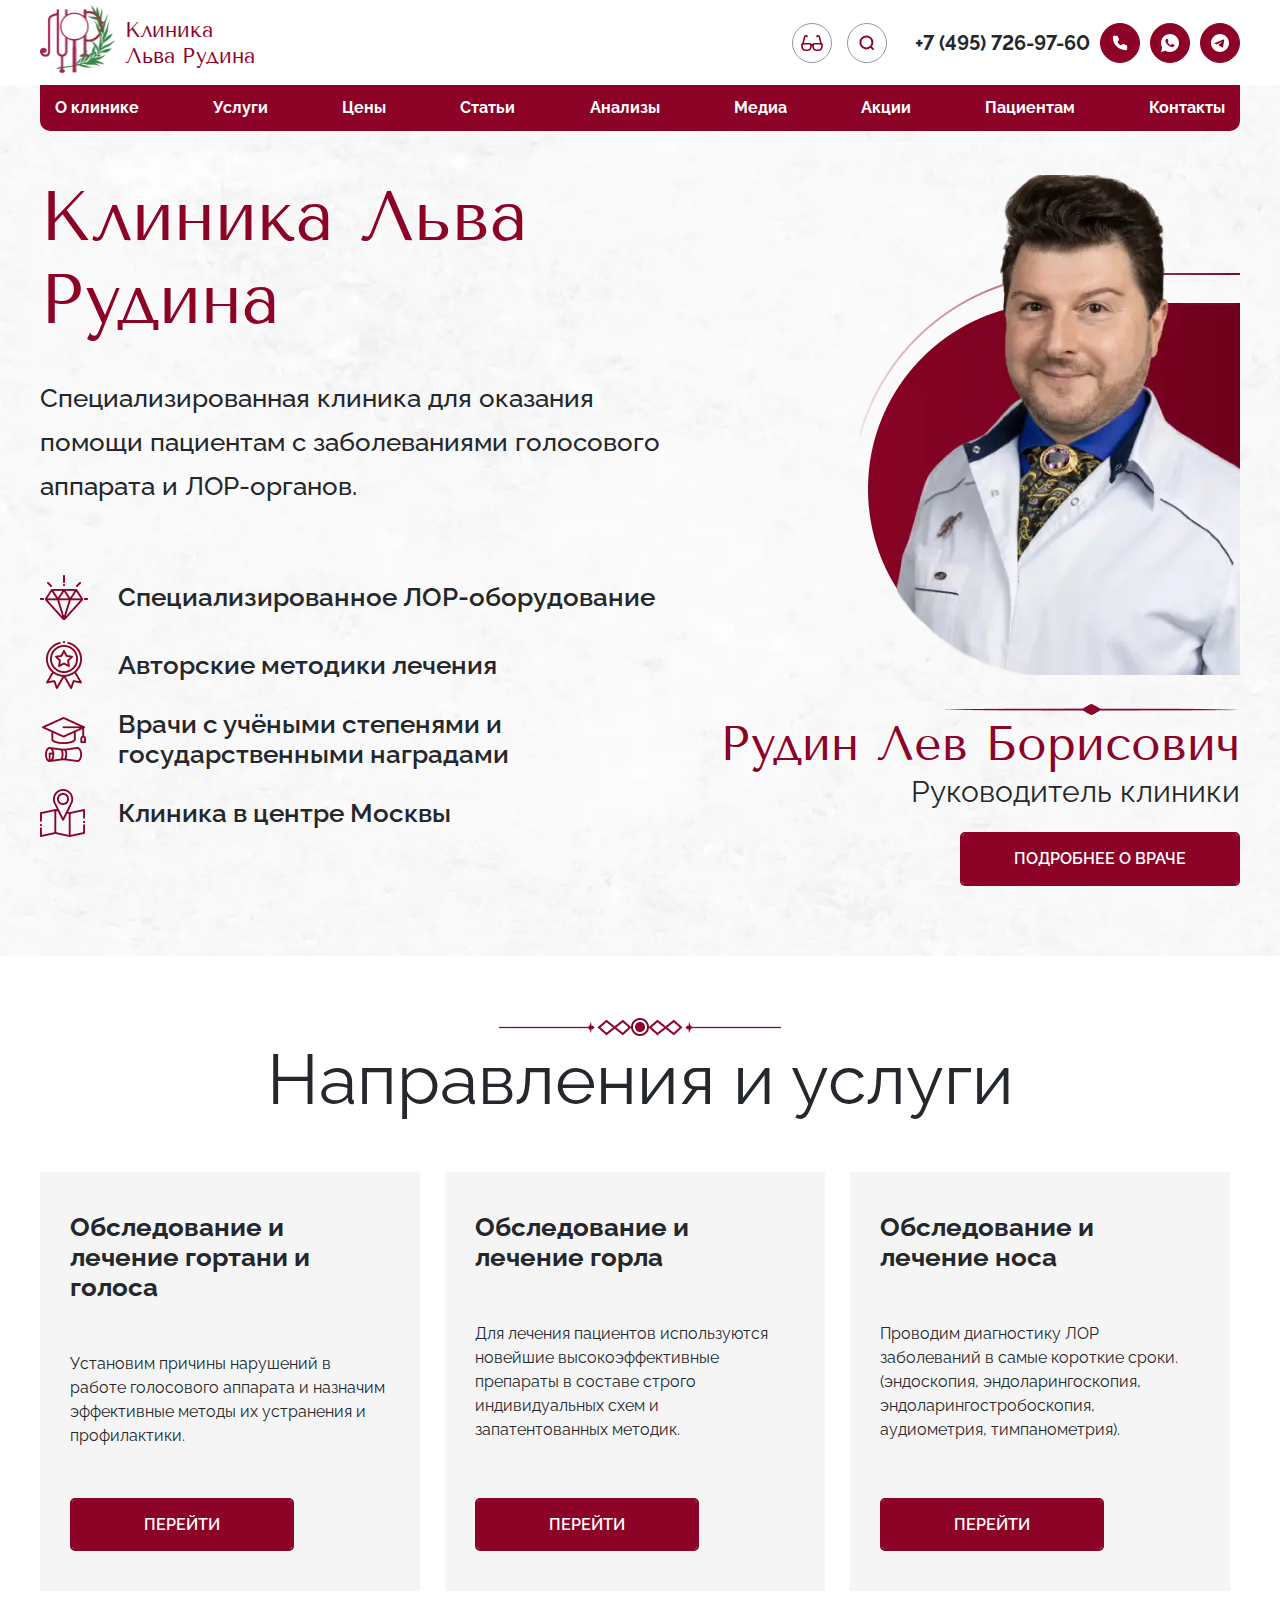
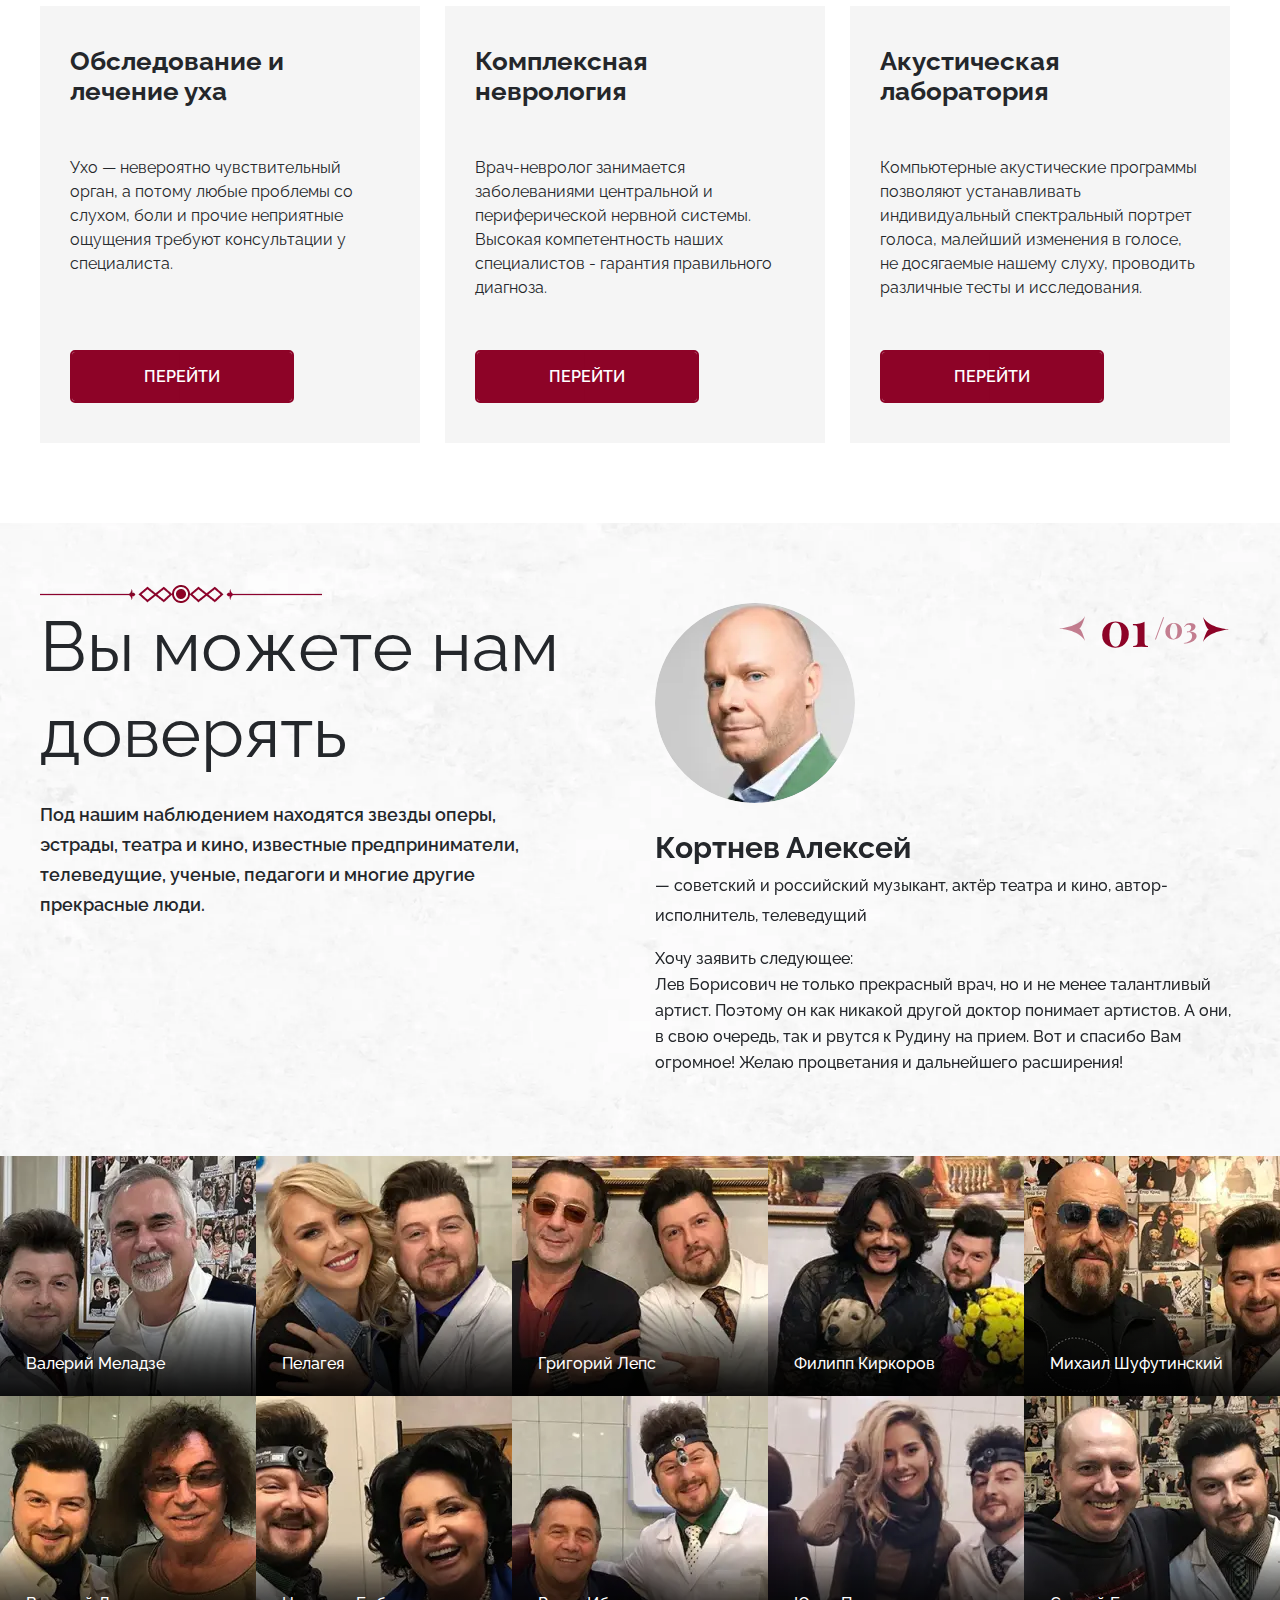
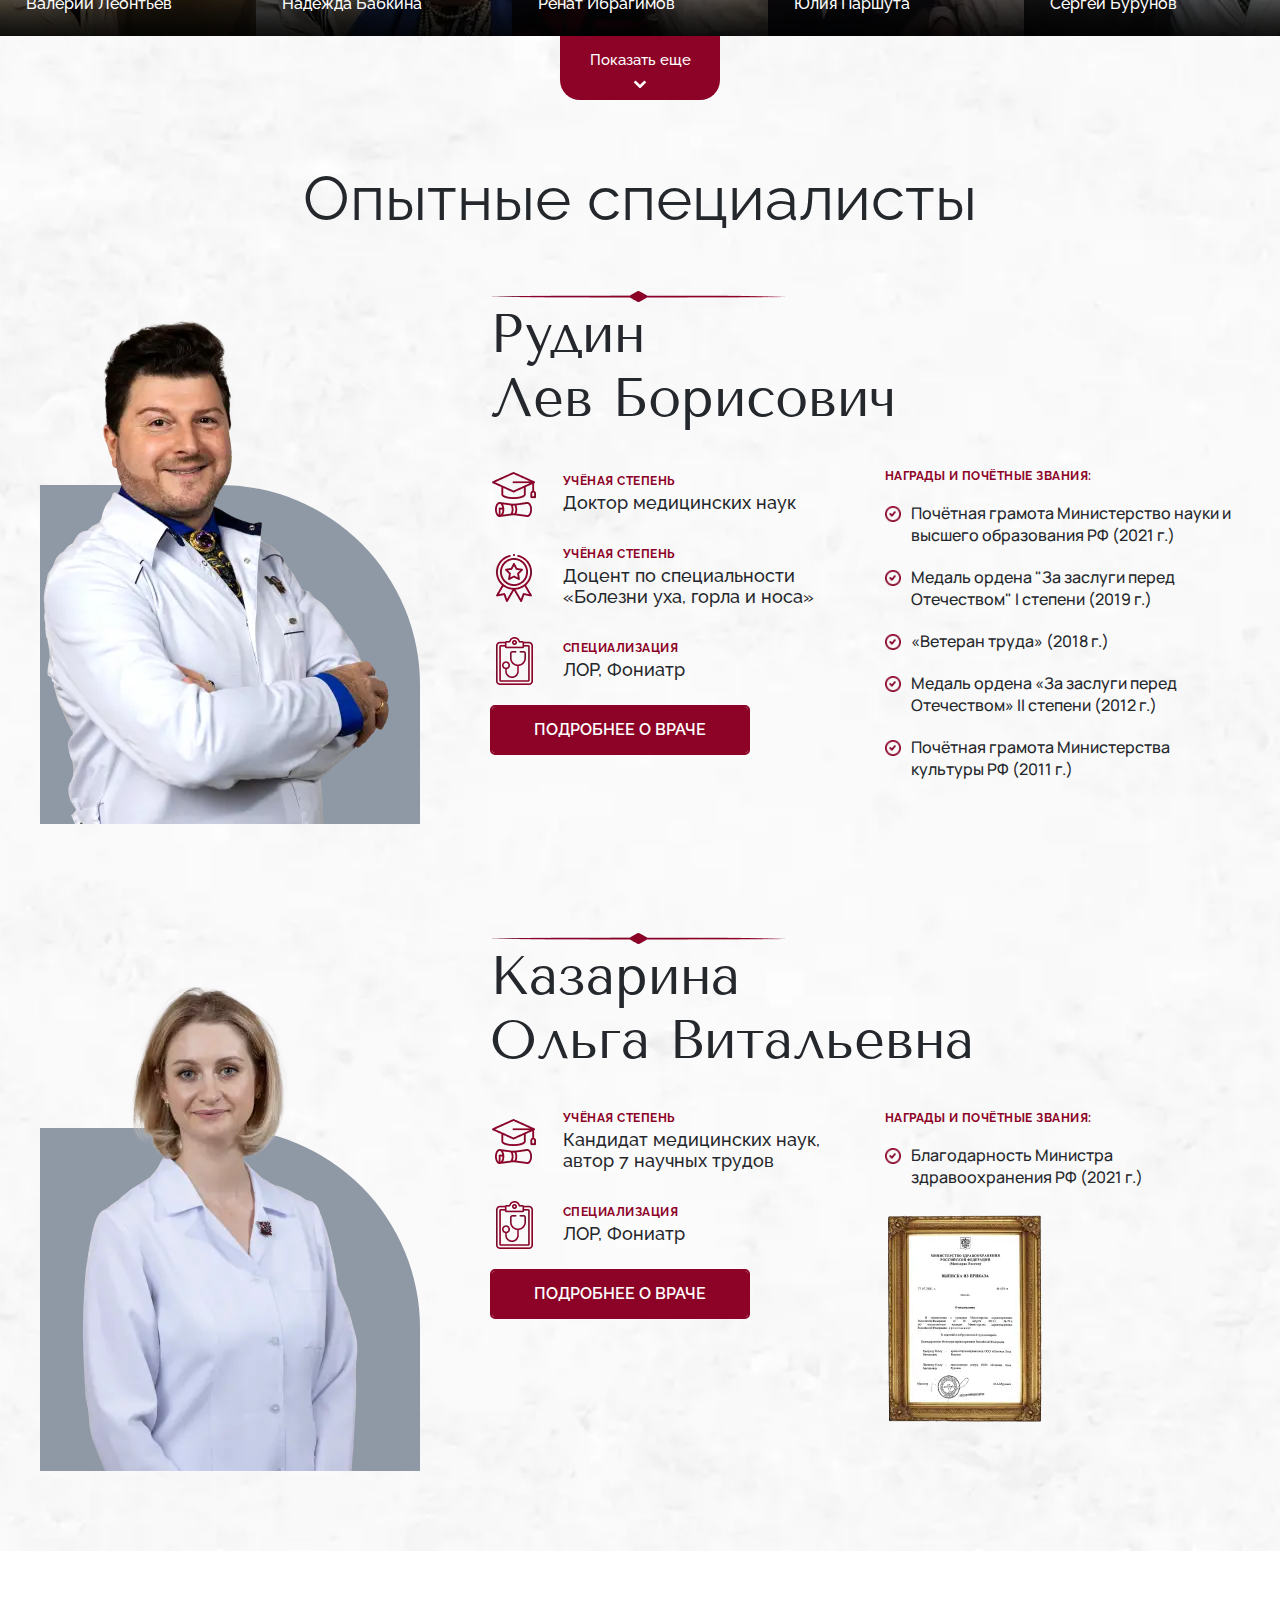
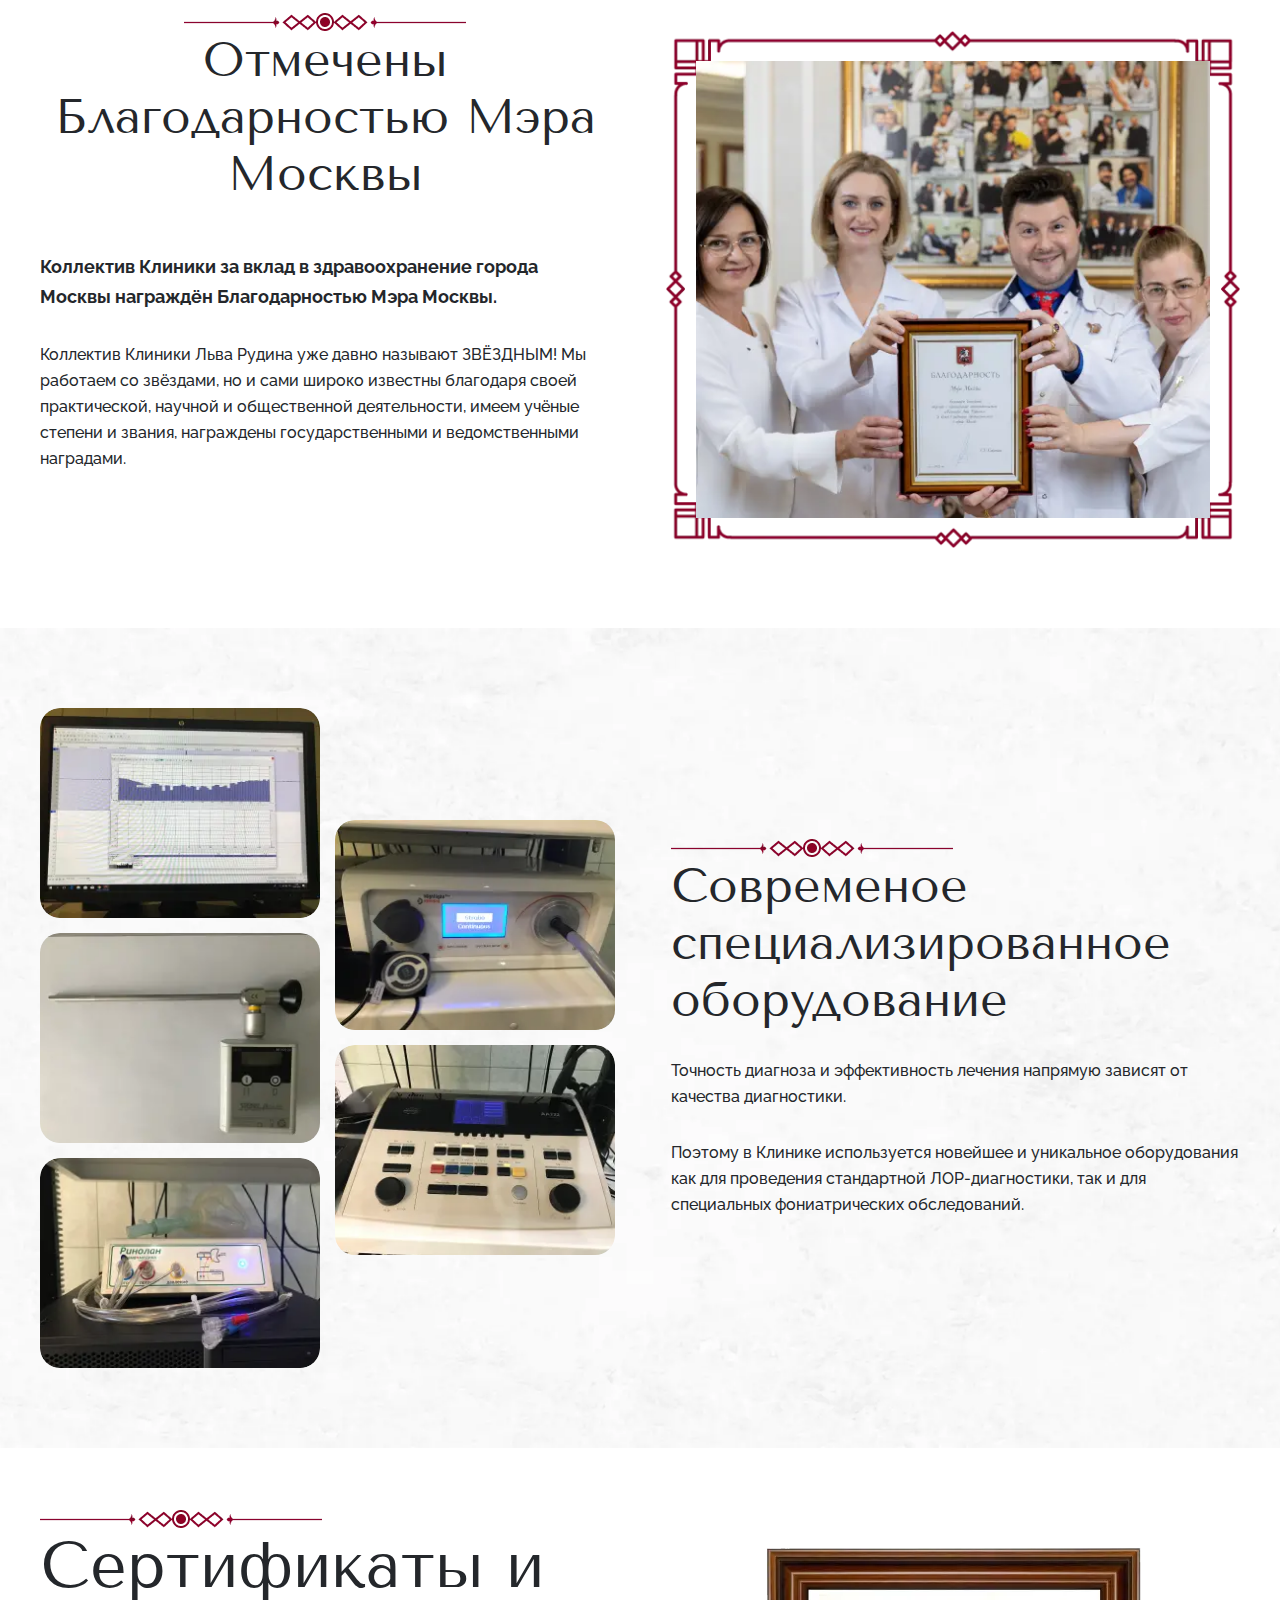
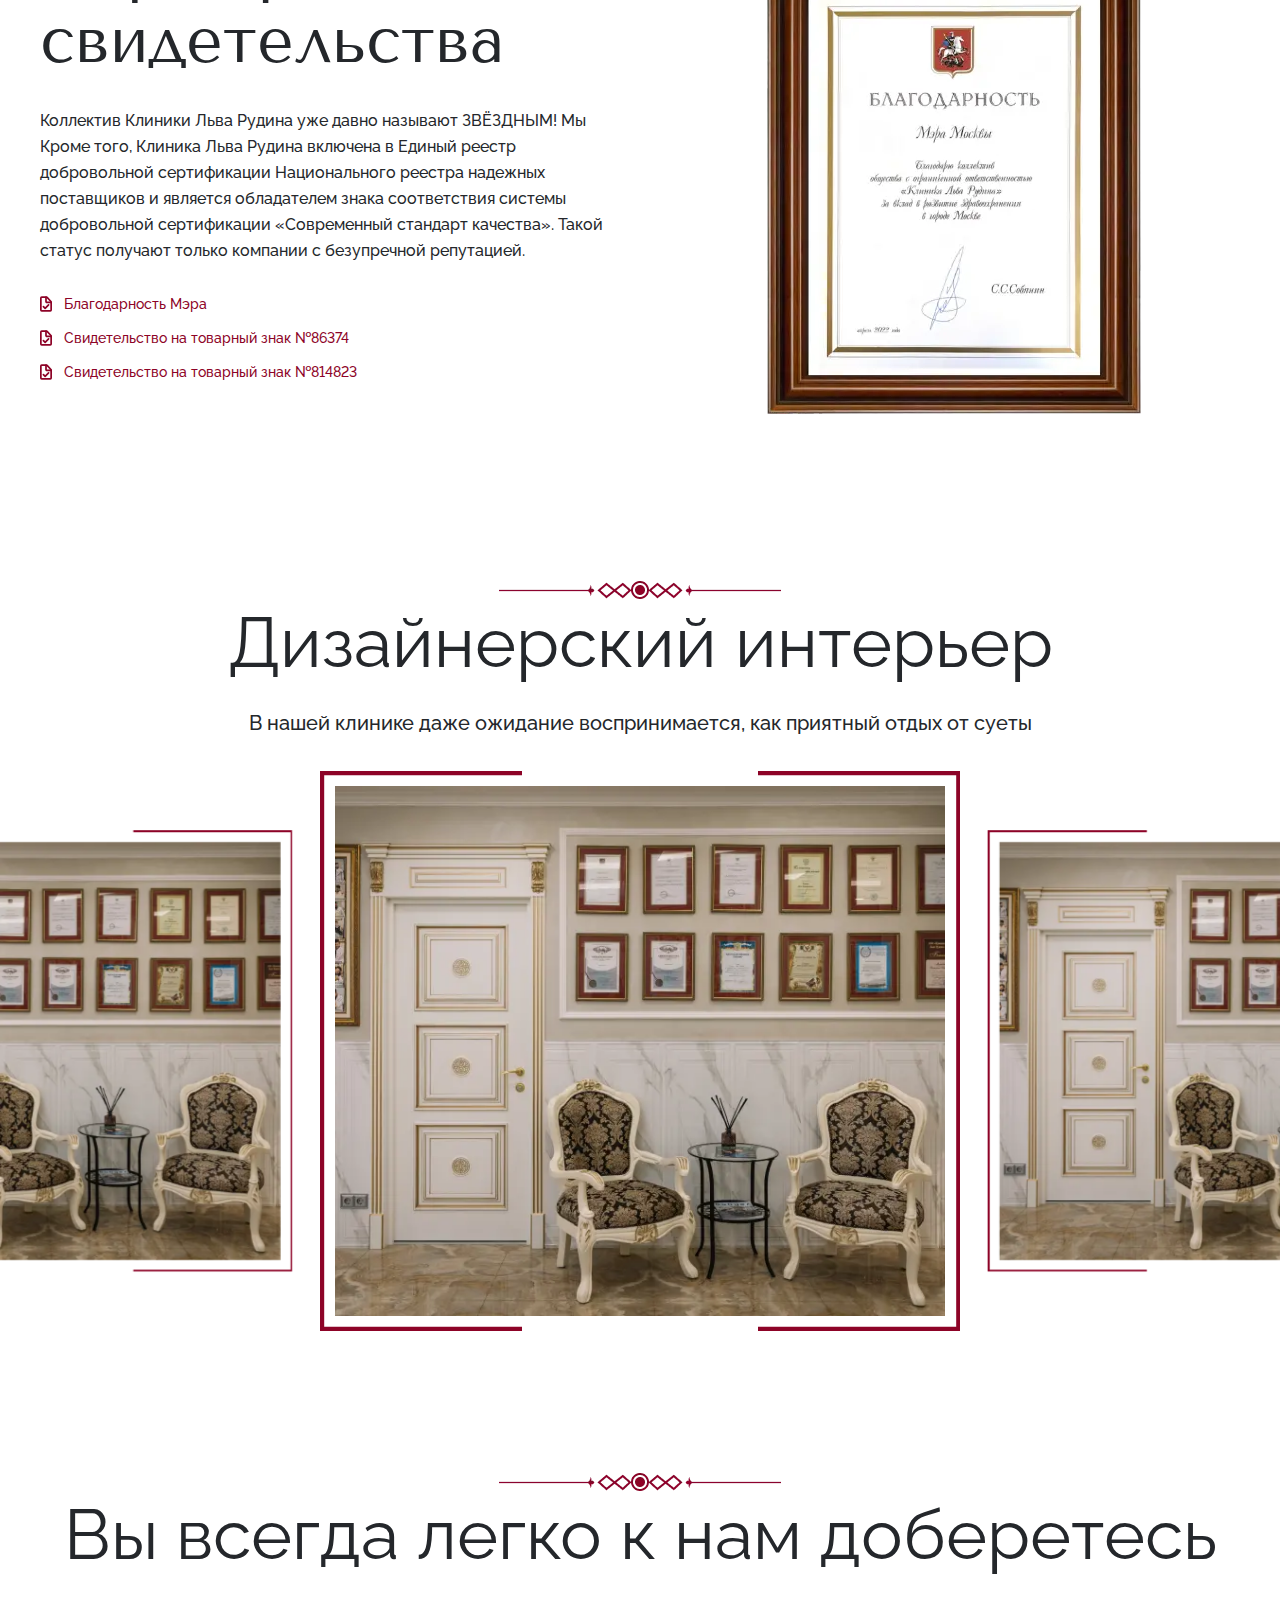
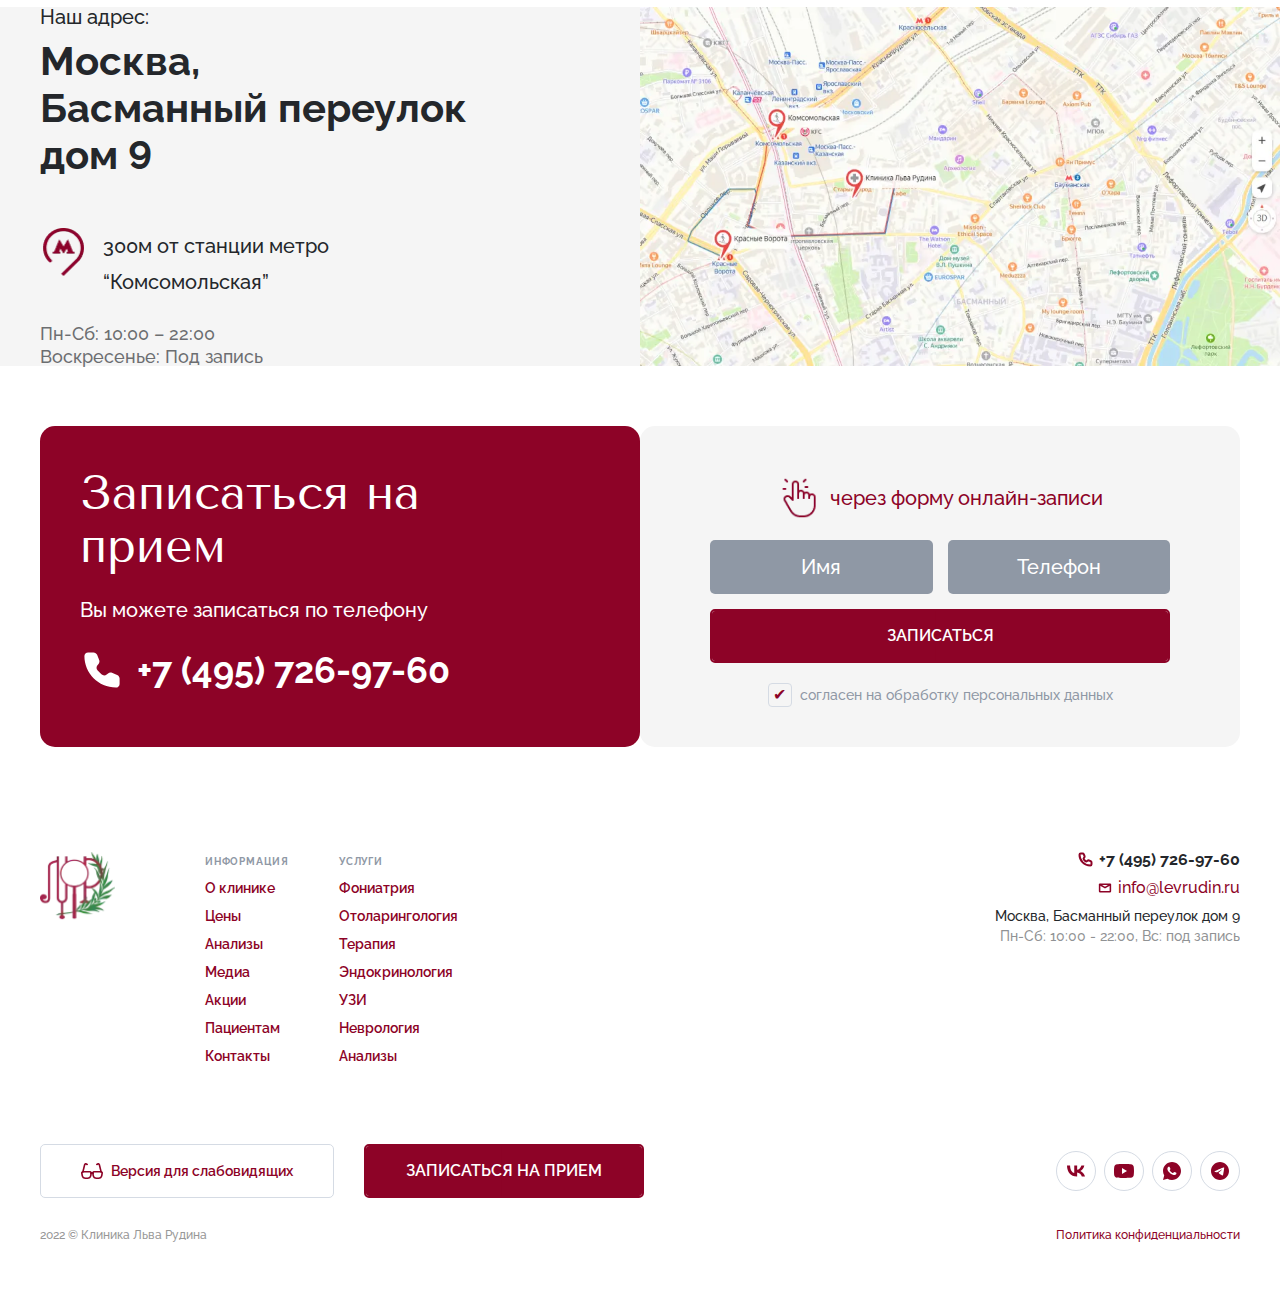
==== commit c1104262: "8" ====
--- a/index.html
+++ b/index.html
@@ -6,8 +6,8 @@
 	<meta name="format-detection" content="telephone=no">
 	<meta name="viewport" content="width=device-width, initial-scale=1.0">
 	<link rel="shortcut icon" href="img/favicon/Gulp.svg">
-	<link rel="stylesheet" href="https://cdn.jsdelivr.net/npm/swiper@10/swiper-bundle.min.css?_v=20231009023030" />
-	<link rel="stylesheet" href="css/style.min.css?_v=20231009023030">
+	<link rel="stylesheet" href="https://cdn.jsdelivr.net/npm/swiper@10/swiper-bundle.min.css?_v=20231009122222" />
+	<link rel="stylesheet" href="css/style.min.css?_v=20231009122222">
 </head>
 
 <body>
@@ -37,7 +37,7 @@
 
 			<div class="header__content">
 				<a href="index.html" class="header__logo">
-					<img src="img/logo.png" alt="logo">
+					<img src="img/logo.webp" alt="logo">
 					<span class="header__logo-text">Клиника<br> Льва Рудина</span>
 				</a>
 				<div class="header__content-controls">
@@ -91,32 +91,32 @@
 								голосового аппарата и ЛОР-органов.</p>
 							<ul class="intro__list">
 								<li class="intro__item">
-									<img src="img/icons/intro-list-1.png" alt="icon">
+									<img src="img/icons/intro-list-1.webp" alt="icon">
 									<span>Специализированное ЛОР-оборудование</span>
 								</li>
 								<li class="intro__item">
-									<img src="img/icons/intro-list-2.png" alt="icon">
+									<img src="img/icons/intro-list-2.webp" alt="icon">
 									<span>Авторские методики лечения</span>
 								</li>
 								<li class="intro__item">
-									<img src="img/icons/intro-list-3.png" alt="icon">
+									<img src="img/icons/intro-list-3.webp" alt="icon">
 									<span>Врачи с учёными степенями
 										и государственными наградами</span>
 								</li>
 								<li class="intro__item">
-									<img src="img/icons/intro-list-4.png" alt="icon">
+									<img src="img/icons/intro-list-4.webp" alt="icon">
 									<span>Клиника в центре Москвы</span>
 								</li>
 							</ul>
 						</div>
 						<div class="intro__right">
 							<div class="intro__wpImg">
-								<img src="img/rudin_new.png" alt="Рудин">
+								<img src="img/rudin_new.webp" alt="Рудин">
 							</div>
 							<div class="intro__right_block">
 								<h2 class="intro__right_title">
 									Рудин Лев Борисович
-									<img src="img/icons/intro-decor.png" alt="intro-decor">
+									<img src="img/icons/intro-decor.webp" alt="intro-decor">
 								</h2>
 								<span class="intro__right_post">Руководитель клиники</span>
 								<a href="" class="intro__right_link button hover">Подробнее о враче</a>
@@ -130,7 +130,7 @@
 				<div class="services__container _container">
 					<div class="services__body">
 						<h2 class="services__title h2">
-							<img src="img/icons/title-decor.png" alt="title-decor">
+							<img src="img/icons/title-decor.webp" alt="title-decor">
 							Направления и услуги
 						</h2>
 						<div class="services__swiper">
@@ -175,8 +175,8 @@
 									<button class="services__block_button button hover">Перейти</button>
 								</div>
 							</div>
-							<img src="img/services-bg.png" alt="services-bg" class="services__bg img-decors bg-1">
-							<img src="img/services-bg.png" alt="services-bg" class="services__bg img-decors  bg-2">
+							<img src="img/services-bg.webp" alt="services-bg" class="services__bg img-decors bg-1">
+							<img src="img/services-bg.webp" alt="services-bg" class="services__bg img-decors  bg-2">
 							<div class="services__swiper-pagination swiper-pagination"></div>
 						</div>
 					</div>
@@ -188,7 +188,7 @@
 					<div class="trust__body">
 						<div class="trust__content">
 							<h2 class="trust__title h2">
-								<img src="img/icons/title-decor.png" alt="title-decor">
+								<img src="img/icons/title-decor.webp" alt="title-decor">
 								Вы можете нам доверять
 							</h2>
 							<p class="trust__text">Под нашим наблюдением находятся звезды оперы, эстрады, театра и кино, известные
@@ -198,7 +198,7 @@
 							<div class="trust__swiper_wrapper swiper-wrapper">
 								<div class="trust__swiper_slide swiper-slide">
 									<div class="trust__swiper_wpImg">
-										<img src="img/trust-slide-1.png" alt="trust-slide">
+										<img src="img/trust-slide-1.webp" alt="trust-slide">
 									</div>
 									<div class="trust__swiper_name" data-swiper-parallax="-100">Кортнев Алексей</div>
 									<div class="trust__swiper_description" data-swiper-parallax="-200"> — советский и российский музыкант,
@@ -211,7 +211,7 @@
 								</div>
 								<div class="trust__swiper_slide swiper-slide">
 									<div class="trust__swiper_wpImg">
-										<img src="img/trust-slide-1.png" alt="trust-slide">
+										<img src="img/trust-slide-1.webp" alt="trust-slide">
 									</div>
 									<div class="trust__swiper_name" data-swiper-parallax-x="-100" data-swiper-parallax-duration="600">
 										Кортнев Алексей</div>
@@ -227,7 +227,7 @@
 								</div>
 								<div class="trust__swiper_slide swiper-slide">
 									<div class="trust__swiper_wpImg">
-										<img src="img/trust-slide-1.png" alt="trust-slide">
+										<img src="img/trust-slide-1.webp" alt="trust-slide">
 									</div>
 									<div class="trust__swiper_name" data-swiper-parallax-x="-100" data-swiper-parallax-duration="600">
 										Кортнев Алексей</div>
@@ -266,8 +266,8 @@
 			<section class="gallery">
 				<div class="gallery__body">
 					<div class="gallery__content">
-						<a class="gallery__tile" data-fslightbox="gallery" href="img/gallery-1.png">
-							<img src="img/gallery-1.png" alt="gallery">
+						<a class="gallery__tile" data-fslightbox="gallery" href="img/gallery-1.webp">
+							<img src="img/gallery-1.webp" alt="gallery">
 							<span class="gallery__tile-name">Валерий Меладзе</span>
 							<div class="gallery__tile-zoom">
 								<svg class='icon'>
@@ -275,8 +275,8 @@
 								</svg>
 							</div>
 						</a>
-						<a class="gallery__tile" data-fslightbox="gallery" href="img/gallery-2.png">
-							<img src="img/gallery-2.png" alt="gallery">
+						<a class="gallery__tile" data-fslightbox="gallery" href="img/gallery-2.webp">
+							<img src="img/gallery-2.webp" alt="gallery">
 							<span class="gallery__tile-name">Пелагея</span>
 							<div class="gallery__tile-zoom">
 								<svg class='icon'>
@@ -284,8 +284,8 @@
 								</svg>
 							</div>
 						</a>
-						<a class="gallery__tile" data-fslightbox="gallery" href="img/gallery-3.png">
-							<img src="img/gallery-3.png" alt="gallery">
+						<a class="gallery__tile" data-fslightbox="gallery" href="img/gallery-3.webp">
+							<img src="img/gallery-3.webp" alt="gallery">
 							<span class="gallery__tile-name">Григорий Лепс</span>
 							<div class="gallery__tile-zoom">
 								<svg class='icon'>
@@ -293,8 +293,8 @@
 								</svg>
 							</div>
 						</a>
-						<a class="gallery__tile" data-fslightbox="gallery" href="img/gallery-4.png">
-							<img src="img/gallery-4.png" alt="gallery">
+						<a class="gallery__tile" data-fslightbox="gallery" href="img/gallery-4.webp">
+							<img src="img/gallery-4.webp" alt="gallery">
 							<span class="gallery__tile-name">Филипп Киркоров</span>
 							<div class="gallery__tile-zoom">
 								<svg class='icon'>
@@ -302,8 +302,8 @@
 								</svg>
 							</div>
 						</a>
-						<a class="gallery__tile" data-fslightbox="gallery" href="img/gallery-5.png">
-							<img src="img/gallery-5.png" alt="gallery">
+						<a class="gallery__tile" data-fslightbox="gallery" href="img/gallery-5.webp">
+							<img src="img/gallery-5.webp" alt="gallery">
 							<span class="gallery__tile-name">Михаил Шуфутинский</span>
 							<div class="gallery__tile-zoom">
 								<svg class='icon'>
@@ -311,8 +311,8 @@
 								</svg>
 							</div>
 						</a>
-						<a class="gallery__tile" data-fslightbox="gallery" href="img/gallery-6.png">
-							<img src="img/gallery-6.png" alt="gallery">
+						<a class="gallery__tile" data-fslightbox="gallery" href="img/gallery-6.webp">
+							<img src="img/gallery-6.webp" alt="gallery">
 							<span class="gallery__tile-name">Валерий Леонтьев</span>
 							<div class="gallery__tile-zoom">
 								<svg class='icon'>
@@ -320,8 +320,8 @@
 								</svg>
 							</div>
 						</a>
-						<a class="gallery__tile" data-fslightbox="gallery" href="img/gallery-7.png">
-							<img src="img/gallery-7.png" alt="gallery">
+						<a class="gallery__tile" data-fslightbox="gallery" href="img/gallery-7.webp">
+							<img src="img/gallery-7.webp" alt="gallery">
 							<span class="gallery__tile-name">Надежда Бабкина</span>
 							<div class="gallery__tile-zoom">
 								<svg class='icon'>
@@ -329,8 +329,8 @@
 								</svg>
 							</div>
 						</a>
-						<a class="gallery__tile" data-fslightbox="gallery" href="img/gallery-8.png">
-							<img src="img/gallery-8.png" alt="gallery">
+						<a class="gallery__tile" data-fslightbox="gallery" href="img/gallery-8.webp">
+							<img src="img/gallery-8.webp" alt="gallery">
 							<span class="gallery__tile-name">Ренат Ибрагимов</span>
 							<div class="gallery__tile-zoom">
 								<svg class='icon'>
@@ -338,8 +338,8 @@
 								</svg>
 							</div>
 						</a>
-						<a class="gallery__tile" data-fslightbox="gallery" href="img/gallery-9.png">
-							<img src="img/gallery-9.png" alt="gallery">
+						<a class="gallery__tile" data-fslightbox="gallery" href="img/gallery-9.webp">
+							<img src="img/gallery-9.webp" alt="gallery">
 							<span class="gallery__tile-name">Юлия Паршута</span>
 							<div class="gallery__tile-zoom">
 								<svg class='icon'>
@@ -347,8 +347,8 @@
 								</svg>
 							</div>
 						</a>
-						<a class="gallery__tile" data-fslightbox="gallery" href="img/gallery-10.png">
-							<img src="img/gallery-10.png" alt="gallery">
+						<a class="gallery__tile" data-fslightbox="gallery" href="img/gallery-10.webp">
+							<img src="img/gallery-10.webp" alt="gallery">
 							<span class="gallery__tile-name">Сергей Бурунов</span>
 							<div class="gallery__tile-zoom">
 								<svg class='icon'>
@@ -356,8 +356,8 @@
 								</svg>
 							</div>
 						</a>
-						<a class="gallery__tile" data-fslightbox="gallery" href="img/gallery-1.png">
-							<img src="img/gallery-1.png" alt="gallery">
+						<a class="gallery__tile" data-fslightbox="gallery" href="img/gallery-1.webp">
+							<img src="img/gallery-1.webp" alt="gallery">
 							<span class="gallery__tile-name">Валерий Меладзе</span>
 							<div class="gallery__tile-zoom">
 								<svg class='icon'>
@@ -365,8 +365,8 @@
 								</svg>
 							</div>
 						</a>
-						<a class="gallery__tile" data-fslightbox="gallery" href="img/gallery-2.png">
-							<img src="img/gallery-2.png" alt="gallery">
+						<a class="gallery__tile" data-fslightbox="gallery" href="img/gallery-2.webp">
+							<img src="img/gallery-2.webp" alt="gallery">
 							<span class="gallery__tile-name">Пелагея</span>
 							<div class="gallery__tile-zoom">
 								<svg class='icon'>
@@ -374,8 +374,8 @@
 								</svg>
 							</div>
 						</a>
-						<a class="gallery__tile" data-fslightbox="gallery" href="img/gallery-3.png">
-							<img src="img/gallery-3.png" alt="gallery">
+						<a class="gallery__tile" data-fslightbox="gallery" href="img/gallery-3.webp">
+							<img src="img/gallery-3.webp" alt="gallery">
 							<span class="gallery__tile-name">Григорий Лепс</span>
 							<div class="gallery__tile-zoom">
 								<svg class='icon'>
@@ -383,8 +383,8 @@
 								</svg>
 							</div>
 						</a>
-						<a class="gallery__tile" data-fslightbox="gallery" href="img/gallery-4.png">
-							<img src="img/gallery-4.png" alt="gallery">
+						<a class="gallery__tile" data-fslightbox="gallery" href="img/gallery-4.webp">
+							<img src="img/gallery-4.webp" alt="gallery">
 							<span class="gallery__tile-name">Филипп Киркоров</span>
 							<div class="gallery__tile-zoom">
 								<svg class='icon'>
@@ -392,8 +392,8 @@
 								</svg>
 							</div>
 						</a>
-						<a class="gallery__tile" data-fslightbox="gallery" href="img/gallery-5.png">
-							<img src="img/gallery-5.png" alt="gallery">
+						<a class="gallery__tile" data-fslightbox="gallery" href="img/gallery-5.webp">
+							<img src="img/gallery-5.webp" alt="gallery">
 							<span class="gallery__tile-name">Михаил Шуфутинский</span>
 							<div class="gallery__tile-zoom">
 								<svg class='icon'>
@@ -419,32 +419,32 @@
 						<div class="specialists__content">
 							<div class="specialists__specialist">
 								<div class="specialists__specialist_wpImg" data-da=".specialists__specialist_content,991.98,first">
-									<img src="img/specialist-1.png" alt="Рудин Лев Борисович">
+									<img src="img/specialist-1.webp" alt="Рудин Лев Борисович">
 								</div>
 								<div class="specialists__specialist_content">
 									<h3 class="specialists__specialist_title">
-										<img src="img/icons/intro-decor.png" alt="intro-decor">
+										<img src="img/icons/intro-decor.webp" alt="intro-decor">
 										Рудин<br> Лев Борисович
 									</h3>
 									<div class="specialists__specialist_flex">
 										<div class="specialists__specialist_flex-column">
 											<ul class="specialists__specialist_list-left">
 												<li class="specialists__specialist_item-left">
-													<img src="img/icons/intro-list-3.png" alt="icon">
+													<img src="img/icons/intro-list-3.webp" alt="icon">
 													<div class="specialists__specialist_item-content">
 														<span>Учёная степень</span>
 														<p>Доктор медицинских наук</p>
 													</div>
 												</li>
 												<li class="specialists__specialist_item-left">
-													<img src="img/icons/intro-list-2.png" alt="icon">
+													<img src="img/icons/intro-list-2.webp" alt="icon">
 													<div class="specialists__specialist_item-content">
 														<span>Учёная степень</span>
 														<p>Доцент по специальности «Болезни уха, горла и носа»</p>
 													</div>
 												</li>
 												<li class="specialists__specialist_item-left">
-													<img src="img/icons/intro-list-5.png" alt="icon">
+													<img src="img/icons/intro-list-5.webp" alt="icon">
 													<div class="specialists__specialist_item-content">
 														<span>специализация</span>
 														<p>ЛОР, Фониатр</p>
@@ -457,23 +457,23 @@
 											<h6 class="specialists__specialist_list-title">Награды и почётные звания:</h6>
 											<ul class="specialists__specialist_list-right">
 												<li class="specialists__specialist_item-right">
-													<img src="img/icons/check.png" alt="check">
+													<img src="img/icons/check.webp" alt="check">
 													<p>Почётная грамота Министерство науки и высшего образования РФ (2021 г.)</p>
 												</li>
 												<li class="specialists__specialist_item-right">
-													<img src="img/icons/check.png" alt="check">
+													<img src="img/icons/check.webp" alt="check">
 													<p>Медаль ордена "За заслуги перед Отечеством" I степени (2019 г.)</p>
 												</li>
 												<li class="specialists__specialist_item-right">
-													<img src="img/icons/check.png" alt="check">
+													<img src="img/icons/check.webp" alt="check">
 													<p>«Ветеран труда» (2018 г.)</p>
 												</li>
 												<li class="specialists__specialist_item-right">
-													<img src="img/icons/check.png" alt="check">
+													<img src="img/icons/check.webp" alt="check">
 													<p>Медаль ордена «За заслуги перед Отечеством» II степени (2012 г.)</p>
 												</li>
 												<li class="specialists__specialist_item-right">
-													<img src="img/icons/check.png" alt="check">
+													<img src="img/icons/check.webp" alt="check">
 													<p>Почётная грамота Министерства культуры РФ (2011 г.)</p>
 												</li>
 											</ul>
@@ -483,25 +483,25 @@
 							</div>
 							<div class="specialists__specialist">
 								<div class="specialists__specialist_wpImg" data-da=".specialist-content-2,991.98,first">
-									<img src="img/specialist-2.png" alt="Казарина Ольга Витальевна ">
+									<img src="img/specialist-2.webp" alt="Казарина Ольга Витальевна ">
 								</div>
 								<div class="specialists__specialist_content specialist-content-2">
 									<h3 class="specialists__specialist_title">
-										<img src="img/icons/intro-decor.png" alt="intro-decor">
+										<img src="img/icons/intro-decor.webp" alt="intro-decor">
 										Казарина<br> Ольга Витальевна
 									</h3>
 									<div class="specialists__specialist_flex">
 										<div class="specialists__specialist_flex-column">
 											<ul class="specialists__specialist_list-left">
 												<li class="specialists__specialist_item-left">
-													<img src="img/icons/intro-list-3.png" alt="icon">
+													<img src="img/icons/intro-list-3.webp" alt="icon">
 													<div class="specialists__specialist_item-content">
 														<span>Учёная степень</span>
 														<p>Кандидат медицинских наук, автор 7 научных трудов</p>
 													</div>
 												</li>
 												<li class="specialists__specialist_item-left">
-													<img src="img/icons/intro-list-5.png" alt="icon">
+													<img src="img/icons/intro-list-5.webp" alt="icon">
 													<div class="specialists__specialist_item-content">
 														<span>специализация</span>
 														<p>ЛОР, Фониатр</p>
@@ -514,10 +514,10 @@
 											<h6 class="specialists__specialist_list-title">Награды и почётные звания:</h6>
 											<ul class="specialists__specialist_list-right">
 												<li class="specialists__specialist_item-right">
-													<img src="img/icons/check.png" alt="check">
+													<img src="img/icons/check.webp" alt="check">
 													<p>Благодарность Министра здравоохранения РФ (2021 г.)</p>
 												</li>
-												<img src="img/gramota.png" alt="грамота" class="img-awards">
+												<img src="img/gramota.webp" alt="грамота" class="img-awards">
 											</ul>
 										</div>
 									</div>
@@ -534,7 +534,7 @@
 						<div class="specialists__progress">
 							<div class="specialists__progress_content progress-content-1">
 								<h3 class="specialists__progress_title h3 text-center">
-									<img src="img/icons/title-decor.png" alt="title-decor">
+									<img src="img/icons/title-decor.webp" alt="title-decor">
 									Отмечены Благодарностью Мэра Москвы
 								</h3>
 								<div class="specialists__progress_wpText border-decor">
@@ -546,12 +546,12 @@
 										деятельности, имеем учёные степени и звания, награждены государственными и ведомственными
 										наградами.
 									</p>
-									<img src="img/icons/decor-2.png" alt="decor" class="img-decor">
+									<img src="img/icons/decor-2.webp" alt="decor" class="img-decor">
 								</div>
 							</div>
 
 							<div class="specialists__progress_wpImg border-decor" data-da=".progress-content-1,767.98,1">
-								<img src="img/progress-1.png" alt="progress">
+								<img src="img/progress-1.webp" alt="progress">
 							</div>
 						</div>
 					</div>
@@ -564,7 +564,7 @@
 						<div class="specialists__progress">
 							<div class="specialists__progress_content progress-content-2">
 								<h3 class="specialists__progress_title h3">
-									<img src="img/icons/title-decor.png" alt="title-decor">
+									<img src="img/icons/title-decor.webp" alt="title-decor">
 									Современое специализированное оборудование
 								</h3>
 								<p class="specialists__progress_text">Точность диагноза и эффективность лечения напрямую зависят от
@@ -579,23 +579,23 @@
 								<ul class="grid-images">
 									<div class="grid-images__column">
 										<li class="grid-images__item">
-											<img src="img/equipment-1.png" alt="equipment">
+											<img src="img/equipment-1.webp" alt="equipment">
 										</li>
 
 										<li class="grid-images__item">
-											<img src="img/equipment-3.png" alt="equipment">
+											<img src="img/equipment-3.webp" alt="equipment">
 										</li>
 
 										<li class="grid-images__item">
-											<img src="img/equipment-5.png" alt="equipment">
+											<img src="img/equipment-5.webp" alt="equipment">
 										</li>
 									</div>
 									<div class="grid-images__column">
 										<li class="grid-images__item">
-											<img src="img/equipment-2.png" alt="equipment">
+											<img src="img/equipment-2.webp" alt="equipment">
 										</li>
 										<li class="grid-images__item">
-											<img src="img/equipment-4.png" alt="equipment">
+											<img src="img/equipment-4.webp" alt="equipment">
 										</li>
 									</div>
 								</ul>
@@ -611,7 +611,7 @@
 						<div class="specialists__progress">
 							<div class="specialists__progress_content progress-content-3">
 								<h3 class="specialists__progress_title h3">
-									<img src="img/icons/title-decor.png" alt="title-decor">
+									<img src="img/icons/title-decor.webp" alt="title-decor">
 									Сертификаты и свидетельства
 								</h3>
 								<p class="specialists__progress_text">Коллектив Клиники Льва Рудина уже давно называют ЗВЁЗДНЫМ! Мы
@@ -642,7 +642,7 @@
 								</ul>
 							</div>
 							<div class="specialists__progress_wpImg" data-da=".progress-content-3,767.98,1">
-								<img src="img/specialists.png" alt="specialists">
+								<img src="img/specialists.webp" alt="specialists">
 							</div>
 						</div>
 					</div>
@@ -652,7 +652,7 @@
 			<section class="interior section">
 				<div class="interior__body">
 					<h2 class="interior__title h2">
-						<img src="img/icons/title-decor.png" alt="interior">
+						<img src="img/icons/title-decor.webp" alt="interior">
 						Дизайнерский интерьер
 					</h2>
 					<p class="interior__subtitle">В нашей клинике даже ожидание воспринимается, как приятный отдых от суеты</p>
@@ -662,7 +662,7 @@
 								<svg xmlns="http://www.w3.org/2000/svg" viewBox="0 0 193 534" class="icon left">
 									<path d="M193 533H1L1 1L193 1" />
 								</svg>
-								<img src="img/interior-1.png" alt="interior" class="interior__slider-img">
+								<img src="img/interior-1.webp" alt="interior" class="interior__slider-img">
 								<svg xmlns="http://www.w3.org/2000/svg" viewBox="0 0 193 534" class="icon right">
 									<path d="M0 533H192V1H0" />
 								</svg>
@@ -671,7 +671,7 @@
 								<svg xmlns="http://www.w3.org/2000/svg" viewBox="0 0 193 534" class="icon left">
 									<path d="M193 533H1L1 1L193 1" />
 								</svg>
-								<img src="img/interior-1.png" alt="interior" class="interior__slider-img">
+								<img src="img/interior-1.webp" alt="interior" class="interior__slider-img">
 								<svg xmlns="http://www.w3.org/2000/svg" viewBox="0 0 193 534" class="icon right">
 									<path d="M0 533H192V1H0" />
 								</svg>
@@ -680,7 +680,7 @@
 								<svg xmlns="http://www.w3.org/2000/svg" viewBox="0 0 193 534" class="icon left">
 									<path d="M193 533H1L1 1L193 1" />
 								</svg>
-								<img src="img/interior-1.png" alt="interior" class="interior__slider-img">
+								<img src="img/interior-1.webp" alt="interior" class="interior__slider-img">
 								<svg xmlns="http://www.w3.org/2000/svg" viewBox="0 0 193 534" class="icon right">
 									<path d="M0 533H192V1H0" />
 								</svg>
@@ -689,7 +689,7 @@
 								<svg xmlns="http://www.w3.org/2000/svg" viewBox="0 0 193 534" class="icon left">
 									<path d="M193 533H1L1 1L193 1" />
 								</svg>
-								<img src="img/interior-1.png" alt="interior" class="interior__slider-img">
+								<img src="img/interior-1.webp" alt="interior" class="interior__slider-img">
 								<svg xmlns="http://www.w3.org/2000/svg" viewBox="0 0 193 534" class="icon right">
 									<path d="M0 533H192V1H0" />
 								</svg>
@@ -698,7 +698,7 @@
 								<svg xmlns="http://www.w3.org/2000/svg" viewBox="0 0 193 534" class="icon left">
 									<path d="M193 533H1L1 1L193 1" />
 								</svg>
-								<img src="img/interior-1.png" alt="interior" class="interior__slider-img">
+								<img src="img/interior-1.webp" alt="interior" class="interior__slider-img">
 								<svg xmlns="http://www.w3.org/2000/svg" viewBox="0 0 193 534" class="icon right">
 									<path d="M0 533H192V1H0" />
 								</svg>
@@ -707,7 +707,7 @@
 								<svg xmlns="http://www.w3.org/2000/svg" viewBox="0 0 193 534" class="icon left">
 									<path d="M193 533H1L1 1L193 1" />
 								</svg>
-								<img src="img/interior-1.png" alt="interior" class="interior__slider-img">
+								<img src="img/interior-1.webp" alt="interior" class="interior__slider-img">
 								<svg xmlns="http://www.w3.org/2000/svg" viewBox="0 0 193 534" class="icon right">
 									<path d="M0 533H192V1H0" />
 								</svg>
@@ -716,7 +716,7 @@
 								<svg xmlns="http://www.w3.org/2000/svg" viewBox="0 0 193 534" class="icon left">
 									<path d="M193 533H1L1 1L193 1" />
 								</svg>
-								<img src="img/interior-1.png" alt="interior" class="interior__slider-img">
+								<img src="img/interior-1.webp" alt="interior" class="interior__slider-img">
 								<svg xmlns="http://www.w3.org/2000/svg" viewBox="0 0 193 534" class="icon right">
 									<path d="M0 533H192V1H0" />
 								</svg>
@@ -729,17 +729,17 @@
 			<section class="map section">
 				<div class="map__container">
 					<h2 class="map__title h2">
-						<img src="img/icons/title-decor.png" alt="title-decor">
+						<img src="img/icons/title-decor.webp" alt="title-decor">
 						Вы всегда легко к нам доберетесь
 					</h2>
 					<div class="map__body">
 						<div class="map__content">
 							<div class="map__wpText">
-								<img src="img/icons/decor-3.png" alt="decor" class="decor">
+								<img src="img/icons/decor-3.webp" alt="decor" class="decor">
 								<span class="span">Наш адрес:</span>
 								<address class="map__address">Москва,<br> Басманный переулок<br> дом 9</address>
 								<div class="map__address-info">
-									<img src="img/icons/metro.png" alt="metro">
+									<img src="img/icons/metro.webp" alt="metro">
 									<span>300м от станции метро
 										“Комсомольская”</span>
 								</div>
@@ -751,7 +751,7 @@
 						</div>
 
 						<div class="map__yandex">
-							<img src="img/map.png" alt="map">
+							<img src="img/map.webp" alt="map">
 						</div>
 					</div>
 				</div>
@@ -773,7 +773,7 @@
 							</div>
 							<form class="record__form form-record" data-form="record">
 								<div class="record__form_info">
-									<img src="img/icons/tabler.png" alt="tabler">
+									<img src="img/icons/tabler.webp" alt="tabler">
 									<span>через форму онлайн-записи</span>
 								</div>
 								<div class="record__form_row">
@@ -802,7 +802,7 @@
 		<div class="footer__body">
 			<div class="footer__top">
 				<a href="index.html" class="footer__logo">
-					<img src="img/logo.png" alt="logo">
+					<img src="img/logo.webp" alt="logo">
 				</a>
 				<nav class="footer__nav">
 					<ul class="footer__list">
@@ -938,9 +938,9 @@
 	</div>
 </footer>
 	</div>
-	<script src="https://cdn.jsdelivr.net/npm/swiper@10/swiper-bundle.min.js?_v=20231009023030"></script>
-<script src="assets/libs/fslightbox.js?_v=20231009023030"></script>
-<script src="js/app.min.js?_v=20231009023030"></script>
+	<script src="https://cdn.jsdelivr.net/npm/swiper@10/swiper-bundle.min.js?_v=20231009122222"></script>
+<script src="assets/libs/fslightbox.js?_v=20231009122222"></script>
+<script src="js/app.min.js?_v=20231009122222"></script>
 </body>
 
 </html>--- a/css/style.min.css
+++ b/css/style.min.css
@@ -1 +1 @@
-@charset "UTF-8";@font-face{font-family:Manrope;font-display:swap;src:url(../fonts/Manrope-Medium.woff2) format("woff2"),url(../fonts/Manrope-Medium.woff) format("woff");font-weight:500;font-style:normal}@font-face{font-family:PlayfairDisplay;font-display:swap;src:url(../fonts/PlayfairDisplay-Bold.woff2) format("woff2"),url(../fonts/PlayfairDisplay-Bold.woff) format("woff");font-weight:700;font-style:normal}@font-face{font-family:Raleway;font-display:swap;src:url(../fonts/Raleway-Medium.woff2) format("woff2"),url(../fonts/Raleway-Medium.woff) format("woff");font-weight:500;font-style:normal}@font-face{font-family:Raleway;font-display:swap;src:url(../fonts/Raleway-Regular.woff2) format("woff2"),url(../fonts/Raleway-Regular.woff) format("woff");font-weight:400;font-style:normal}@font-face{font-family:Raleway;font-display:swap;src:url(../fonts/Raleway-SemiBold.woff2) format("woff2"),url(../fonts/Raleway-SemiBold.woff) format("woff");font-weight:600;font-style:normal}@font-face{font-family:Raleway;font-display:swap;src:url(../fonts/Raleway-Bold.woff2) format("woff2"),url(../fonts/Raleway-Bold.woff) format("woff");font-weight:700;font-style:normal}@font-face{font-family:TenorSans;font-display:swap;src:url(../fonts/TenorSans-Regular.woff2) format("woff2"),url(../fonts/TenorSans-Regular.woff) format("woff");font-weight:400;font-style:normal}*{padding:0;margin:0;border:0}*,:after,:before{-webkit-box-sizing:border-box;box-sizing:border-box}:active,:focus{outline:0}a:active,a:focus{outline:0}aside,footer,header,nav,section{display:block}body,html{height:100%;min-width:320px}body{line-height:1;font-family:Raleway;font-weight:500;-ms-text-size-adjust:100%;-moz-text-size-adjust:100%;-webkit-text-size-adjust:100%}button,input,textarea{font-family:Raleway}input::-ms-clear{display:none}button{cursor:pointer;background-color:transparent}button::-moz-focus-inner{padding:0;border:0}a{color:#24272b}a,a:visited{text-decoration:none}a:hover{text-decoration:none}ul li{list-style:none}img{vertical-align:top;pointer-events:none}h1,h2,h3,h4,h5,h6{font-weight:inherit;font-size:inherit}*{-webkit-box-sizing:border-box;box-sizing:border-box}::-webkit-scrollbar{width:8px}::-webkit-scrollbar-track{background-color:#fbf8ec}::-webkit-scrollbar-thumb{background-color:#8d0327;border-radius:10px}html._lock{overflow:hidden;position:relative;height:100%}body{color:#24272b;font-size:16px}body._lock{overflow:hidden;position:relative;height:100%}.wrapper{width:100%;min-height:100%;overflow:hidden;display:-webkit-box;display:-ms-flexbox;display:flex;-webkit-box-orient:vertical;-webkit-box-direction:normal;-ms-flex-direction:column;flex-direction:column}._container{max-width:1200px;margin:0 auto}.wpLoader{position:absolute;left:0;top:0;right:0;bottom:0;width:100%;height:100%;background-color:rgba(0,0,0,.4);-webkit-transition:.2s;transition:.2s;z-index:3;display:-webkit-box;display:-ms-flexbox;display:flex;-webkit-box-align:center;-ms-flex-align:center;align-items:center;-webkit-box-pack:center;-ms-flex-pack:center;justify-content:center;opacity:0;visibility:hidden}.wpLoader._load{opacity:1;visibility:visible}.loader{width:68px;height:68px;border:3px dotted #fff;border-style:solid solid dotted dotted;border-radius:50%;display:inline-block;position:relative;-webkit-box-sizing:border-box;box-sizing:border-box;-webkit-animation:rotation 2s linear infinite;animation:rotation 2s linear infinite}.loader::after{content:"";-webkit-box-sizing:border-box;box-sizing:border-box;position:absolute;left:0;right:0;top:0;bottom:0;margin:auto;border:3px dotted #8d0327;border-style:solid solid dotted;width:50%;height:50%;border-radius:50%;-webkit-animation:rotationBack 1s linear infinite;animation:rotationBack 1s linear infinite;-webkit-transform-origin:center center;-ms-transform-origin:center center;transform-origin:center center}@-webkit-keyframes rotation{0%{-webkit-transform:rotate(0);transform:rotate(0)}100%{-webkit-transform:rotate(360deg);transform:rotate(360deg)}}@keyframes rotation{0%{-webkit-transform:rotate(0);transform:rotate(0)}100%{-webkit-transform:rotate(360deg);transform:rotate(360deg)}}@-webkit-keyframes rotationBack{0%{-webkit-transform:rotate(0);transform:rotate(0)}100%{-webkit-transform:rotate(-360deg);transform:rotate(-360deg)}}@keyframes rotationBack{0%{-webkit-transform:rotate(0);transform:rotate(0)}100%{-webkit-transform:rotate(-360deg);transform:rotate(-360deg)}}.main{-webkit-box-flex:1;-ms-flex:1 1 auto;flex:1 1 auto}.section{padding:80px 0}.no-webp .section-bg{background:url(../img/intro-bg.jpg) no-repeat center/cover}.h1{color:#8d0327;font-family:TenorSans;font-weight:400;line-height:normal;font-size:70px}.h2{font-family:Raleway;font-weight:400;line-height:86px;font-size:70px;position:relative}.h2 img{position:absolute;bottom:100%;left:50%;-webkit-transform:translateX(-50%);-ms-transform:translateX(-50%);transform:translateX(-50%)}.h3{font-family:TenorSans;font-size:48px;font-weight:400;line-height:normal;position:relative}.h3 img{position:absolute;bottom:100%;left:0}.button{color:#fff;font-size:16px;font-weight:600;text-transform:uppercase;border-radius:5px}.hover{display:inline-block;overflow:hidden;position:relative;z-index:1;-webkit-transition:.3s;transition:.3s;border:2px solid #8d0327}.hover::after,.hover::before{content:"";position:absolute;top:0;bottom:0;left:0;right:0;width:100%;height:100%;background-color:#8d0327;-webkit-transition:.3s;transition:.3s;z-index:-1}.hover::before{-webkit-transform:translateX(-49%);-ms-transform:translateX(-49%);transform:translateX(-49%)}.hover::after{-webkit-transform:translateX(49%);-ms-transform:translateX(49%);transform:translateX(49%)}.hover:hover{-webkit-box-shadow:0 0 10px 4px rgba(141,3,39,.2);box-shadow:0 0 10px 4px rgba(141,3,39,.2);color:#8d0327}.hover:hover::before{-webkit-transform:translateX(-95%);-ms-transform:translateX(-95%);transform:translateX(-95%)}.hover:hover::after{-webkit-transform:translateX(95%);-ms-transform:translateX(95%);transform:translateX(95%)}.form-record .just-validate-error-label{display:none}.wpInput{position:relative}.wpInput .just-validate-error-label{display:block;position:absolute;bottom:100%;left:50%;font-size:12px;-webkit-transform:translateX(-50%);-ms-transform:translateX(-50%);transform:translateX(-50%);white-space:nowrap}.input{width:100%;padding:9px;text-align:center;border-radius:5px;background-color:#8f98a5;-webkit-transition:.3s;transition:.3s;color:#fff;height:54px;font-variant-numeric:lining-nums proportional-nums;font-weight:500;letter-spacing:.5px;border:2px solid transparent;font-size:20px}.input::-webkit-input-placeholder{color:#fff;font-size:20px;font-style:normal;font-weight:500;letter-spacing:0}.input::-moz-placeholder{color:#fff;font-size:20px;font-style:normal;font-weight:500;letter-spacing:0}.input:-ms-input-placeholder{color:#fff;font-size:20px;font-style:normal;font-weight:500;letter-spacing:0}.input::-ms-input-placeholder{color:#fff;font-size:20px;font-style:normal;font-weight:500;letter-spacing:0}.input::placeholder{color:#fff;font-size:20px;font-style:normal;font-weight:500;letter-spacing:0}.input:focus{background-color:transparent;border:2px solid #8d0327;color:#8f98a5}.input:focus::-webkit-input-placeholder{color:#8f98a5}.input:focus::-moz-placeholder{color:#8f98a5}.input:focus:-ms-input-placeholder{color:#8f98a5}.input:focus::-ms-input-placeholder{color:#8f98a5}.input:focus::placeholder{color:#8f98a5}.input.just-validate-success-field{background-color:rgba(3,134,25,.5);color:#fff}.input.just-validate-success-field::-webkit-input-placeholder{color:#fff}.input.just-validate-success-field::-moz-placeholder{color:#fff}.input.just-validate-success-field:-ms-input-placeholder{color:#fff}.input.just-validate-success-field::-ms-input-placeholder{color:#fff}.input.just-validate-success-field::placeholder{color:#fff}.input.just-validate-error-field{background-color:rgba(134,3,42,.5);color:#fff}.input.just-validate-error-field::-webkit-input-placeholder{color:#fff}.input.just-validate-error-field::-moz-placeholder{color:#fff}.input.just-validate-error-field:-ms-input-placeholder{color:#fff}.input.just-validate-error-field::-ms-input-placeholder{color:#fff}.input.just-validate-error-field::placeholder{color:#fff}.input-checkbox{display:none}.input-checkbox:checked+.checkbox-label::before{-webkit-transform:scale(1);-ms-transform:scale(1);transform:scale(1)}.input-checkbox.just-validate-error-field+.checkbox-label{border:1px solid #8d0327}.wpCheckbox-label{display:-webkit-box;display:-ms-flexbox;display:flex;-webkit-box-align:center;-ms-flex-align:center;align-items:center;gap:8px}.wpCheckbox-label p{color:#8f98a5;font-size:14px;line-height:normal}.wpCheckbox-label .just-validate-error-label{display:none}.checkbox-label{width:24px;height:24px;-ms-flex-negative:0;flex-shrink:0;position:relative;border-radius:4px;cursor:pointer;text-align:center;display:-webkit-box;display:-ms-flexbox;display:flex;-webkit-box-align:center;-ms-flex-align:center;align-items:center;-webkit-box-pack:center;-ms-flex-pack:center;justify-content:center;border:1px solid #d5dbe4;-webkit-transition:.2s;transition:.2s}.checkbox-label::before{content:"✔";color:#8d0327;position:absolute;line-height:24px;-webkit-transition:.1s;transition:.1s;-webkit-transform:scale(0);-ms-transform:scale(0);transform:scale(0)}.header__body{-webkit-box-shadow:0 -8px 70px -16px rgba(0,0,0,.25);box-shadow:0 -8px 70px -16px rgba(0,0,0,.25)}.header__container{position:relative}.header__container._container{padding:0}.header__nav{display:block;position:absolute;top:100%;left:0;right:0;width:100%;border-radius:0 0 10px 10px;-webkit-transition:.3s;transition:.3s}.header__nav._fixed{position:fixed;top:0;left:0;right:0;z-index:4}.header__list{display:-webkit-box;display:-ms-flexbox;display:flex;-webkit-box-align:center;-ms-flex-align:center;align-items:center;-webkit-box-pack:justify;-ms-flex-pack:justify;justify-content:space-between;border-radius:0 0 10px 10px;background-color:#8d0327;padding:15px}.header__list_close{position:absolute;right:15px;top:30px;width:30px;height:30px;cursor:pointer;opacity:0;visibility:hidden;-webkit-transition:opacity .2s ease-in-out;transition:opacity .2s ease-in-out;-webkit-transition-delay:.3s;transition-delay:.3s}.header__list_close::after,.header__list_close::before{content:"";position:absolute;width:100%;height:2px;top:50%;background-color:#fff;-webkit-transition:.1s;transition:.1s}.header__list_close::before{-webkit-transform:translateY(-50%) rotate(45deg);-ms-transform:translateY(-50%) rotate(45deg);transform:translateY(-50%) rotate(45deg)}.header__list_close::after{-webkit-transform:translateY(-50%) rotate(-45deg);-ms-transform:translateY(-50%) rotate(-45deg);transform:translateY(-50%) rotate(-45deg)}.header__list_close:active::before{-webkit-transform:translateY(-50%) rotate(45deg) scale(.8);-ms-transform:translateY(-50%) rotate(45deg) scale(.8);transform:translateY(-50%) rotate(45deg) scale(.8)}.header__list_close:active::after{-webkit-transform:translateY(-50%) rotate(-45deg) scale(.7);-ms-transform:translateY(-50%) rotate(-45deg) scale(.7);transform:translateY(-50%) rotate(-45deg) scale(.7)}.header__link{color:#fff;font-weight:700;-webkit-transition:.2s;transition:.2s;position:relative}.header__link::after{content:"";position:absolute;top:100%;left:50%;-webkit-transform:translateX(-50%);-ms-transform:translateX(-50%);transform:translateX(-50%);height:1px;width:0;-webkit-transition:.2s;transition:.2s;background-color:#fff;border-radius:2px}.header__link:hover::after{width:100%}.header__link._active::after{width:100%;height:2px}.header__content{width:100%;display:-webkit-box;display:-ms-flexbox;display:flex;-webkit-box-pack:justify;-ms-flex-pack:justify;justify-content:space-between;-webkit-box-align:center;-ms-flex-align:center;align-items:center;gap:10px;position:relative;padding:5px 0;background-color:#fff}.header__logo{display:-webkit-box;display:-ms-flexbox;display:flex;-webkit-box-align:center;-ms-flex-align:center;align-items:center;gap:10px}.header__logo img{width:75px;height:75px}.header__logo-text{color:#8d0327;font-family:TenorSans;font-weight:400;line-height:normal}.header__content-controls{-webkit-box-flex:1;-ms-flex:1 1 auto;flex:1 1 auto;display:-webkit-box;display:-ms-flexbox;display:flex;-webkit-box-align:center;-ms-flex-align:center;align-items:center;-webkit-box-pack:end;-ms-flex-pack:end;justify-content:flex-end;gap:15px}.header .header-controls-btn{height:40px;width:40px;cursor:pointer;border-radius:50%;border:1px solid #8f98a5;display:-webkit-box;display:-ms-flexbox;display:flex;-webkit-box-align:center;-ms-flex-align:center;align-items:center;-webkit-box-pack:center;-ms-flex-pack:center;justify-content:center;-webkit-transition:.2s;transition:.2s}.header .header-controls-btn .icon{-webkit-transition:.2s;transition:.2s}.header .header-controls-btn:hover{background-color:#8d0327;border:1px solid #8d0327}.header__visuallyImpaired{-ms-flex-negative:0;flex-shrink:0}.header__visuallyImpaired .icon{width:22px;height:16px;fill:#8d0327}.header__visuallyImpaired:hover .icon{fill:#fff}.header__form{width:40px;height:40px;position:relative;overflow:hidden;-webkit-transition:.3s;transition:.3s}.header__form_search{position:absolute;left:0;top:0;right:0;bottom:0;border-radius:15px;opacity:0;visibility:hidden;-webkit-transition:.3s;transition:.3s;padding:0 10px;border:1px solid #8f98a5;background-color:transparent;font-variant-numeric:lining-nums proportional-nums;font-size:16px;letter-spacing:.5px;font-weight:500}.header__form_search::-webkit-input-placeholder{color:#999;font-weight:400}.header__form_search::-moz-placeholder{color:#999;font-weight:400}.header__form_search:-ms-input-placeholder{color:#999;font-weight:400}.header__form_search::-ms-input-placeholder{color:#999;font-weight:400}.header__form_search::placeholder{color:#999;font-weight:400}.header__form_search:focus{border:1px solid #8d0327}.header__form_btn{right:0;top:0;position:absolute;-webkit-transition:.3s;transition:.3s}.header__form_btn .icon{width:16px;height:16px;fill:none;stroke-width:2px;stroke:#8d0327}.header__form_btn:hover .icon{stroke:#fff}.header__form._active{width:280px;border-radius:10px}.header__form._active .header__form_search{opacity:1;visibility:visible}.header__form._active .header__form_btn{opacity:0;visibility:hidden}.header__tel{font-size:20px;font-weight:700;color:#24272b;font-variant-numeric:lining-nums proportional-nums;-webkit-transition:.2s;transition:.2s}.header__tel:hover{color:#8d0327}.header__messengers{display:-webkit-box;display:-ms-flexbox;display:flex;-webkit-box-align:center;-ms-flex-align:center;align-items:center;gap:10px}.header__messengers_link{width:40px;height:40px;border-radius:50%;-webkit-transition:.2s;transition:.2s;display:-webkit-box;display:-ms-flexbox;display:flex;-webkit-box-align:center;-ms-flex-align:center;align-items:center;-webkit-box-pack:center;-ms-flex-pack:center;justify-content:center;background-color:#8d0327;border:1px solid #8d0327}.header__messengers_link .icon{width:18px;height:18px;fill:#fff;-webkit-transition:.2s;transition:.2s}.header-burger{display:none;position:relative;width:40px;height:30px;cursor:pointer;z-index:3;margin-left:15px}.header-burger span{position:absolute;-webkit-transition:all .2s ease 0s;transition:all .2s ease 0s;width:100%;height:3px;left:0;background-color:#fff}.header-burger span:nth-child(1){top:0}.header-burger span:nth-child(2){top:50%;-webkit-transform:translateY(-50%);-ms-transform:translateY(-50%);transform:translateY(-50%)}.header-burger span:nth-child(3){bottom:0}.header-burger._active span{-webkit-transform:scale(0);-ms-transform:scale(0);transform:scale(0)}.header-burger._active span:first-child{top:50%;-webkit-transform:translateY(-50%) rotate(-45deg);-ms-transform:translateY(-50%) rotate(-45deg);transform:translateY(-50%) rotate(-45deg)}.header-burger._active span:last-child{bottom:50%;-webkit-transform:translateY(50%) rotate(45deg);-ms-transform:translateY(50%) rotate(45deg);transform:translateY(50%) rotate(45deg)}.footer{padding:45px 0 65px 0}.footer__body{display:-webkit-box;display:-ms-flexbox;display:flex;-webkit-box-orient:vertical;-webkit-box-direction:normal;-ms-flex-direction:column;flex-direction:column}.footer__top{display:-webkit-box;display:-ms-flexbox;display:flex;-webkit-box-pack:justify;-ms-flex-pack:justify;justify-content:space-between;gap:90px;-webkit-box-align:start;-ms-flex-align:start;align-items:flex-start}.footer__logo{display:-webkit-box;display:-ms-flexbox;display:flex;-webkit-box-align:start;-ms-flex-align:start;align-items:flex-start;-webkit-box-pack:start;-ms-flex-pack:start;justify-content:flex-start;width:75px;height:75px}.footer__logo img{max-width:100%;max-height:100%;-o-object-fit:contain;object-fit:contain}.footer__nav{display:-webkit-box;display:-ms-flexbox;display:flex;-ms-flex-wrap:wrap;flex-wrap:wrap;-webkit-box-flex:1;-ms-flex:1 1 auto;flex:1 1 auto;gap:50px}.footer__list{display:-webkit-box;display:-ms-flexbox;display:flex;-webkit-box-orient:vertical;-webkit-box-direction:normal;-ms-flex-direction:column;flex-direction:column;-webkit-box-align:start;-ms-flex-align:start;align-items:flex-start;gap:12px}.footer__li span{color:#8f98a5;font-size:10px;font-weight:700;letter-spacing:.8px;text-transform:uppercase}.footer__link{color:#8d0327;font-size:14px;font-weight:600;position:relative}.footer__link::before{content:"";position:absolute;top:100%;left:50%;-webkit-transform:translateX(-50%);-ms-transform:translateX(-50%);transform:translateX(-50%);width:0;height:1px;background-color:#8d0327;-webkit-transition:.2s;transition:.2s}.footer__link:hover::before{width:100%}.footer__info-block{display:-webkit-box;display:-ms-flexbox;display:flex;-webkit-box-orient:vertical;-webkit-box-direction:normal;-ms-flex-direction:column;flex-direction:column;-webkit-box-align:end;-ms-flex-align:end;align-items:flex-end;text-align:right}.footer__tel{display:-webkit-box;display:-ms-flexbox;display:flex;-webkit-box-align:center;-ms-flex-align:center;align-items:center;gap:6px}.footer__tel span{color:#24272b;font-weight:700;position:relative}.footer__tel span::before{content:"";position:absolute;top:100%;left:50%;-webkit-transform:translateX(-50%);-ms-transform:translateX(-50%);transform:translateX(-50%);height:2px;width:0;background-color:#8d0327;-webkit-transition:.2s;transition:.2s}.footer__tel .icon{width:15px;height:15px;stroke-width:2px;stroke:#8d0327;fill:none}.footer__tel:hover span::before{width:100%}.footer__mail{display:-webkit-box;display:-ms-flexbox;display:flex;-webkit-box-align:center;-ms-flex-align:center;align-items:center;gap:6px;margin-top:12px}.footer__mail span{color:#8d0327;font-weight:500}.footer__mail .icon{width:14px;height:10px;fill:none;stroke-width:2px;stroke:#8d0327}.footer__address{margin-top:12px;font-size:14px;font-weight:500;line-height:normal;font-style:normal}.footer__schedule{font-size:14px;font-weight:500;opacity:.5;line-height:normal;margin-top:4px}.footer__bottom{-webkit-box-flex:1;-ms-flex:1 1 100%;flex:1 1 100%;width:100%;display:-webkit-box;display:-ms-flexbox;display:flex;-webkit-box-align:center;-ms-flex-align:center;align-items:center;-webkit-box-pack:justify;-ms-flex-pack:justify;justify-content:space-between;gap:15px;margin-top:80px}.footer__wpButton{display:-webkit-box;display:-ms-flexbox;display:flex;-webkit-box-align:center;-ms-flex-align:center;align-items:center;gap:30px}.footer__button{padding:0 40px;height:54px}.footer__button.btn-visually-impaired{color:#8d0327;border:1px solid #d5dbe4;font-size:14px;text-transform:none;display:-webkit-box;display:-ms-flexbox;display:flex;-webkit-box-align:center;-ms-flex-align:center;align-items:center;-webkit-box-pack:center;-ms-flex-pack:center;justify-content:center;gap:8px;-webkit-transition:.3s;transition:.3s}.footer__button.btn-visually-impaired .icon{width:22px;height:16px;fill:#8d0327;-webkit-transition:.3s;transition:.3s}.footer__button.btn-visually-impaired:hover{background-color:#8d0327;border:1px solid #8d0327;color:#fff}.footer__button.btn-visually-impaired:hover .icon{fill:#fff}.footer__messengers{display:-webkit-box;display:-ms-flexbox;display:flex;-webkit-box-align:center;-ms-flex-align:center;align-items:center;gap:8px}.footer__messengers_link{display:-webkit-box;display:-ms-flexbox;display:flex;width:40px;height:40px;-webkit-box-pack:center;-ms-flex-pack:center;justify-content:center;-webkit-box-align:center;-ms-flex-align:center;align-items:center;border-radius:50%;border:1px solid #d5dbe4;-webkit-transition:.2s;transition:.2s}.footer__messengers_link .icon{-webkit-transition:.2s;transition:.2s;fill:#8d0327}.footer__messengers_link:hover{background-color:#8d0327;border:1px solid #8d0327}.footer__messengers_link:hover .icon{fill:#fff}.footer__under{margin-top:30px;-webkit-box-flex:1;-ms-flex:1 1 100%;flex:1 1 100%;width:100%;display:-webkit-box;display:-ms-flexbox;display:flex;-webkit-box-align:center;-ms-flex-align:center;align-items:center;-webkit-box-pack:justify;-ms-flex-pack:justify;justify-content:space-between;line-height:normal}.footer__under span{color:#989898;font-size:12px}.footer__under a{color:#8d0327;font-size:12px}.footer__under a:hover{text-decoration:underline}.intro{padding:90px 0 70px 0}.intro__body{display:-webkit-box;display:-ms-flexbox;display:flex}.intro__content{-webkit-box-flex:0;-ms-flex:0 1 65%;flex:0 1 65%;display:-webkit-box;display:-ms-flexbox;display:flex;-webkit-box-orient:vertical;-webkit-box-direction:normal;-ms-flex-direction:column;flex-direction:column}.intro__subtitle{max-width:660px;font-size:26px;line-height:44px;margin-top:35px}.intro__list{margin-top:65px;display:-webkit-box;display:-ms-flexbox;display:flex;-webkit-box-orient:vertical;-webkit-box-direction:normal;-ms-flex-direction:column;flex-direction:column;-webkit-box-align:start;-ms-flex-align:start;align-items:flex-start;row-gap:20px}.intro__item{display:-webkit-box;display:-ms-flexbox;display:flex;-webkit-box-align:center;-ms-flex-align:center;align-items:center;gap:30px;max-width:625px}.intro__item img{width:48px;height:48px}.intro__item span{font-weight:600;line-height:normal;font-size:26px}.intro__right{-webkit-box-flex:0;-ms-flex:0 35%;flex:0 35%;display:-webkit-box;display:-ms-flexbox;display:flex;-webkit-box-orient:vertical;-webkit-box-direction:normal;-ms-flex-direction:column;flex-direction:column;-webkit-box-align:end;-ms-flex-align:end;align-items:flex-end;text-align:right}.intro__right_block{margin-top:40px;display:-webkit-box;display:-ms-flexbox;display:flex;-webkit-box-orient:vertical;-webkit-box-direction:normal;-ms-flex-direction:column;flex-direction:column;-webkit-box-align:end;-ms-flex-align:end;align-items:flex-end}.intro__right_title{position:relative;color:#8d0327;font-family:TenorSans;font-weight:400;line-height:normal;white-space:nowrap;font-size:48px}.intro__right_title img{position:absolute;bottom:100%;right:0;max-width:100%;max-height:100%;-o-object-fit:contain;object-fit:contain}.intro__right_post{display:inline-block;margin-top:5px;font-weight:400;font-size:30px}.intro__right_link{margin-top:25px;padding:17px 52px;text-align:center}.intro__wpImg img{max-width:100%;max-height:100%;-o-object-fit:contain;object-fit:contain}.img-decors{position:absolute;-o-object-fit:contain;object-fit:contain;max-width:100%;max-height:100%;top:0}.img-decors.bg-1{right:100%;-webkit-transform:translateX(-90px);-ms-transform:translateX(-90px);transform:translateX(-90px)}.img-decors.bg-2{left:100%;-webkit-transform:translateX(90px) rotateY(180deg);transform:translateX(90px) rotateY(180deg)}.services__title{text-align:center}.services__swiper{position:relative;margin-top:50px}.services__content{display:-ms-grid;display:grid;-ms-grid-columns:(1fr)[3];grid-template-columns:repeat(3,1fr);gap:15px}.services__block{background:#f5f5f5;padding:40px 30px;display:-webkit-box;display:-ms-flexbox;display:flex;-webkit-box-orient:vertical;-webkit-box-direction:normal;-ms-flex-direction:column;flex-direction:column;-webkit-box-align:start;-ms-flex-align:start;align-items:flex-start;max-width:380px;gap:50px}.services__block_title{font-size:26px;font-weight:700;line-height:normal;font-size:26px}.services__block_text{font-weight:400;line-height:24px;font-size:16px}.services__block_button{margin-top:auto;padding:15px 72px}.services__swiper-pagination{display:none;-webkit-box-align:center;-ms-flex-align:center;align-items:center;-webkit-box-pack:center;-ms-flex-pack:center;justify-content:center;gap:10px;margin:15px auto 0 auto;padding:5px 0}.services__swiper-pagination .swiper-pagination-bullet{width:15px;height:15px;background-color:#24272b;border-radius:50%;-webkit-transition:.3s;transition:.3s}.services__swiper-pagination .swiper-pagination-bullet.swiper-pagination-bullet-active{background-color:#8d0327;-webkit-transform:scale(1.2);-ms-transform:scale(1.2);transform:scale(1.2)}.services__swiper-pagination.swiper-pagination{position:relative}.trust__body{display:-webkit-box;display:-ms-flexbox;display:flex;gap:30px}.trust__content{-webkit-box-flex:1;-ms-flex:1 1 50%;flex:1 1 50%}.trust__text{margin-top:25px;font-weight:600;line-height:30px;font-size:18px;max-width:480px}.trust__swiper{-webkit-box-flex:0;-ms-flex:0 1 50%;flex:0 1 50%;position:relative}.trust__swiper_slide{display:-webkit-box;display:-ms-flexbox;display:flex;-webkit-box-orient:vertical;-webkit-box-direction:normal;-ms-flex-direction:column;flex-direction:column;-webkit-box-align:start;-ms-flex-align:start;align-items:flex-start}.trust__swiper_wpImg{overflow:hidden;width:200px;height:200px;border-radius:50%;display:-webkit-box;display:-ms-flexbox;display:flex;-webkit-box-align:center;-ms-flex-align:center;align-items:center;-webkit-box-pack:center;-ms-flex-pack:center;justify-content:center}.trust__swiper_wpImg img{-o-object-fit:cover;object-fit:cover;max-width:100%;max-height:100%}.trust__swiper_name{font-weight:700;margin-top:30px;font-size:30px}.trust__swiper_description{margin-top:8px;line-height:30px;line-height:30px}.trust__swiper_feedback{margin-top:15px;font-size:16px;line-height:26px}.trust__swiper_navigation{position:absolute;right:0;top:0;display:-webkit-box;display:-ms-flexbox;display:flex;-webkit-box-align:center;-ms-flex-align:center;align-items:center;gap:15px;z-index:1;-webkit-user-select:none;-moz-user-select:none;-ms-user-select:none;user-select:none}.trust__swiper_button{fill:#8d0327;cursor:pointer}.trust__swiper_button.swiper-button-next,.trust__swiper_button.swiper-button-prev{position:sticky}.trust__swiper_button::after{display:none}.trust__swiper_button .icon{width:27px;height:29px}.trust__swiper_button.trust__swiper_button-prev{-webkit-transform:rotate(180deg);-ms-transform:rotate(180deg);transform:rotate(180deg)}.trust__swiper_button.swiper-button-disabled{opacity:.5;cursor:auto}.trust__swiper_info{display:-webkit-box;display:-ms-flexbox;display:flex;-webkit-box-align:center;-ms-flex-align:center;align-items:center;gap:5px}.trust__swiper_info .current-slides{color:#8d0327;font-family:PlayfairDisplay;font-weight:700;font-size:48px}.trust__swiper_info .all-slides{color:#8d0327;font-family:PlayfairDisplay;font-weight:700;opacity:.5;display:-webkit-box;display:-ms-flexbox;display:flex;font-size:30px}.gallery__body{position:relative}.gallery__title{text-align:center;font-size:64px}.gallery__subtitle{text-align:center;margin:0 auto;padding:20px 0 40px 0;max-width:1200px;color:#000;font-size:20px;line-height:36px;font-weight:500}.gallery__content{width:100%;display:-ms-grid;display:grid;-ms-grid-columns:(1fr)[5];grid-template-columns:repeat(5,1fr);-ms-grid-rows:(1fr)[2];grid-template-rows:repeat(2,1fr);position:relative;z-index:1;background-color:#fff}.gallery__content._more .gallery__tile:nth-child(n){display:block}.gallery__tile{width:100%;height:240px;cursor:-webkit-zoom-in;cursor:zoom-in;position:relative;display:-webkit-box;display:-ms-flexbox;display:flex;-webkit-box-align:center;-ms-flex-align:center;align-items:center;-webkit-box-pack:center;-ms-flex-pack:center;justify-content:center;overflow:hidden}.gallery__tile::before{content:"";position:absolute;left:0;top:0;bottom:0;right:0;width:100%;height:100%;z-index:0;background:-webkit-gradient(linear,left top,left bottom,color-stop(60.94%,rgba(0,0,0,0)),to(rgba(0,0,0,.75)));background:linear-gradient(180deg,rgba(0,0,0,0) 60.94%,rgba(0,0,0,.75) 100%);-webkit-transition:.2s;transition:.2s}.gallery__tile img{-o-object-fit:cover;object-fit:cover;width:100%;height:100%}.gallery__tile:nth-child(n+11){display:none}.gallery__tile-name{position:absolute;left:10%;bottom:10%;color:#fff;font-size:16px;font-weight:500;z-index:1}.gallery__tile-zoom{position:absolute;left:0;top:0;bottom:0;right:0;width:100%;height:100%;z-index:1;background-color:transparent;-webkit-transition:.3s;transition:.3s;display:-webkit-box;display:-ms-flexbox;display:flex;-webkit-box-align:center;-ms-flex-align:center;align-items:center;-webkit-box-pack:center;-ms-flex-pack:center;justify-content:center}.gallery__tile-zoom .icon{width:50%;height:50%;fill:#fff;-webkit-transform:scale(0);-ms-transform:scale(0);transform:scale(0);-webkit-transition:.4s;transition:.4s;opacity:0}.gallery__tile-zoom:hover{background-color:rgba(141,3,40,.4)}.gallery__tile-zoom:hover .icon{opacity:1;-webkit-transform:scale(1);-ms-transform:scale(1);transform:scale(1)}.gallery__button{display:block;background-color:#8d0327;border-radius:0 0 20px 20px;width:160px;height:80px;position:absolute;left:50%;z-index:0;-webkit-transition:.3s;transition:.3s;-webkit-transform:translate(-50%,-20%);-ms-transform:translate(-50%,-20%);transform:translate(-50%,-20%)}.gallery__button:hover{-webkit-transform:translate(-50%,0);-ms-transform:translate(-50%,0);transform:translate(-50%,0)}.gallery__button span{color:#fff;font-size:15px;font-weight:500}.gallery__button svg{position:absolute;left:50%;bottom:15%;-webkit-transform:translateX(-50%);-ms-transform:translateX(-50%);transform:translateX(-50%);fill:none;stroke:#fff;stroke-width:2px;width:16px;height:8px}.gallery__button .wrap{display:none}.gallery__button._active .more{display:none}.gallery__button._active .wrap{display:block}.gallery__button._active svg{-webkit-transform:translateX(-50%) rotate(180deg);-ms-transform:translateX(-50%) rotate(180deg);transform:translateX(-50%) rotate(180deg)}.specialists__title{text-align:center;font-weight:400;font-size:62px;line-height:86px}.specialists__content{display:-webkit-box;display:-ms-flexbox;display:flex;-webkit-box-orient:vertical;-webkit-box-direction:normal;-ms-flex-direction:column;flex-direction:column;row-gap:120px;margin-top:60px}.specialists__specialist{display:-webkit-box;display:-ms-flexbox;display:flex;-webkit-box-align:start;-ms-flex-align:start;align-items:flex-start;-webkit-box-pack:justify;-ms-flex-pack:justify;justify-content:space-between;gap:30px}.specialists__specialist_wpImg{width:31.666%;position:relative;display:-webkit-box;display:-ms-flexbox;display:flex;-webkit-box-align:end;-ms-flex-align:end;align-items:flex-end;-webkit-box-pack:start;-ms-flex-pack:start;justify-content:flex-start}.specialists__specialist_wpImg::before{content:"";position:absolute;bottom:0;left:0;width:100%;height:65%;border-radius:0 200px 0 0;background:#8f98a5;z-index:0}.specialists__specialist_wpImg img{-o-object-fit:contain;object-fit:contain;max-width:100%;max-height:100%;position:relative;z-index:1}.specialists__specialist_content{width:62.5%}.specialists__specialist_title{font-family:TenorSans;font-weight:400;line-height:normal;font-size:54px;position:relative}.specialists__specialist_title img{position:absolute;left:0;bottom:100%}.specialists__specialist_flex{margin-top:40px;display:-webkit-box;display:-ms-flexbox;display:flex;gap:40px}.specialists__specialist_flex-column{-webkit-box-flex:1;-ms-flex:1 1 50%;flex:1 1 50%;display:-webkit-box;display:-ms-flexbox;display:flex;-webkit-box-orient:vertical;-webkit-box-direction:normal;-ms-flex-direction:column;flex-direction:column;-webkit-box-align:start;-ms-flex-align:start;align-items:flex-start;gap:20px}.specialists__specialist_list-left{display:-webkit-box;display:-ms-flexbox;display:flex;-webkit-box-orient:vertical;-webkit-box-direction:normal;-ms-flex-direction:column;flex-direction:column;-webkit-box-align:start;-ms-flex-align:start;align-items:flex-start;gap:30px}.specialists__specialist_item-left{display:-webkit-box;display:-ms-flexbox;display:flex;-webkit-box-align:center;-ms-flex-align:center;align-items:center;gap:25px}.specialists__specialist_item-content{display:-webkit-box;display:-ms-flexbox;display:flex;-webkit-box-orient:vertical;-webkit-box-direction:normal;-ms-flex-direction:column;flex-direction:column;-webkit-box-align:start;-ms-flex-align:start;align-items:flex-start;gap:5px}.specialists__specialist_item-content span{color:#8d0327;font-size:12px;font-weight:700;letter-spacing:.48px;text-transform:uppercase}.specialists__specialist_item-content p{line-height:normal;font-size:18px}.specialists__specialist_button{padding:15px 42px}.specialists__specialist_list-right{display:-webkit-box;display:-ms-flexbox;display:flex;-webkit-box-orient:vertical;-webkit-box-direction:normal;-ms-flex-direction:column;flex-direction:column;gap:20px}.specialists__specialist_list-right .img-awards{width:160px;height:218px;-ms-flex-negative:0;flex-shrink:0}.specialists__specialist_list-title{color:#8d0327;font-size:12px;font-weight:700;letter-spacing:.48px;text-transform:uppercase}.specialists__specialist_item-right{display:-webkit-box;display:-ms-flexbox;display:flex;-webkit-box-align:start;-ms-flex-align:start;align-items:flex-start;gap:10px}.specialists__specialist_item-right img{width:16px;margin-top:4px}.specialists__specialist_item-right p{font-family:Manrope;font-size:16px;font-weight:500;line-height:normal}.specialists__progress{display:-webkit-box;display:-ms-flexbox;display:flex;-webkit-box-pack:justify;-ms-flex-pack:justify;justify-content:space-between}.specialists__progress_content{-webkit-box-flex:1;-ms-flex:1 1 50%;flex:1 1 50%}.specialists__progress_title.text-center{text-align:center}.specialists__progress_title.text-center img{left:50%;-webkit-transform:translateX(-50%);-ms-transform:translateX(-50%);transform:translateX(-50%)}.specialists__progress_wpText{position:relative;margin-top:50px}.specialists__progress_wpText .img-decor{position:absolute;right:100%;top:50%;max-width:100%;max-height:100%;-webkit-transform:translate(-45px,-50%);-ms-transform:translate(-45px,-50%);transform:translate(-45px,-50%)}.specialists__progress_subtitle{font-weight:700;font-size:18px;line-height:30px}.specialists__progress_text{line-height:26px;font-size:16px;margin-top:30px}.specialists__progress__files{display:-webkit-box;display:-ms-flexbox;display:flex;-webkit-box-orient:vertical;-webkit-box-direction:normal;-ms-flex-direction:column;flex-direction:column;-webkit-box-align:start;-ms-flex-align:start;align-items:flex-start;gap:18px;margin-top:32px}.specialists__progress__file{display:-webkit-box;display:-ms-flexbox;display:flex;-webkit-box-align:center;-ms-flex-align:center;align-items:center;gap:12px}.specialists__progress__file .icon{stroke:#8d0327;stroke-width:2px;fill:none;width:12px;height:16px}.specialists__progress__file a{color:#8d0327;font-size:14px;font-variant-numeric:lining-nums proportional-nums;line-height:normal}.specialists__progress__file a:hover{text-decoration:underline}.specialists__progress_wpImg{-webkit-box-flex:1;-ms-flex:1 1 50%;flex:1 1 50%;display:-webkit-box;display:-ms-flexbox;display:flex;-webkit-box-align:center;-ms-flex-align:center;align-items:center;-webkit-box-pack:center;-ms-flex-pack:center;justify-content:center;position:relative}.specialists__progress_wpImg>img{-o-object-fit:cover;object-fit:cover;max-width:100%;max-height:100%}.no-webp .specialists__progress_wpImg.border-decor{background:url(../img/icons/border-decor.png) no-repeat center/contain}.specialists__progress_wpImg.border-decor{padding:30px}.specialists__progress_wpImg .grid-images{display:-webkit-box;display:-ms-flexbox;display:flex;gap:15px;width:100%}.specialists__progress_wpImg .grid-images__column{display:-webkit-box;display:-ms-flexbox;display:flex;-webkit-box-orient:vertical;-webkit-box-direction:normal;-ms-flex-direction:column;flex-direction:column;-webkit-box-pack:center;-ms-flex-pack:center;justify-content:center;-webkit-box-align:center;-ms-flex-align:center;align-items:center;gap:15px}.specialists__progress_wpImg .grid-images__item{display:-webkit-box;display:-ms-flexbox;display:flex;-webkit-box-align:center;-ms-flex-align:center;align-items:center;-webkit-box-pack:center;-ms-flex-pack:center;justify-content:center;overflow:hidden;border-radius:20px;-ms-flex-negative:0;flex-shrink:0;width:280px;height:210px}.specialists__progress_wpImg .grid-images__item img{width:100%;height:100%;-o-object-fit:cover;object-fit:cover}.equipment .specialists__progress{-webkit-box-orient:horizontal;-webkit-box-direction:reverse;-ms-flex-direction:row-reverse;flex-direction:row-reverse;-webkit-box-align:center;-ms-flex-align:center;align-items:center}.certificates .specialists__progress_title{font-size:64px;font-size:64px}.interior__title{text-align:center}.interior__subtitle{text-align:center;font-size:20px;line-height:36px;max-width:1000px;margin:20px auto 0 auto}.interior__slider{margin-top:30px;-webkit-user-select:none;-moz-user-select:none;-ms-user-select:none;user-select:none}.interior__slider-wrapper.swiper-wrapper{-webkit-box-align:center;-ms-flex-align:center;align-items:center}.interior__slider-slide{overflow:hidden;padding:15px;-webkit-transition:.4s;transition:.4s}.interior__slider-slide.swiper-slide{display:-webkit-box;display:-ms-flexbox;display:flex;-webkit-box-align:center;-ms-flex-align:center;align-items:center;-webkit-box-pack:center;-ms-flex-pack:center;justify-content:center;width:760px;height:560px}.interior__slider-slide.swiper-slide-next .icon.left{stroke-width:3px;opacity:1}.interior__slider-slide.swiper-slide-next .icon.right{opacity:0}.interior__slider-slide.swiper-slide-prev .icon.left{opacity:0}.interior__slider-slide.swiper-slide-prev .icon.right{opacity:1;stroke-width:3px}.interior__slider-slide.swiper-slide-active .icon{opacity:1;stroke-width:6px}.interior__slider-slide .icon{position:absolute;fill:none;stroke:#8d0327;stroke-width:6px;top:0;bottom:0;height:100%;-webkit-transition:.3s;transition:.3s;opacity:0}.interior__slider-slide .icon.left{left:0}.interior__slider-slide .icon.right{right:0}.interior__slider-img{-o-object-fit:cover;object-fit:cover;width:100%;height:100%}.map{padding-bottom:0}.map__title{text-align:center}.map__body{margin-top:30px;display:-webkit-box;display:-ms-flexbox;display:flex}.map__content{-webkit-box-flex:1;-ms-flex:1 1 50%;flex:1 1 50%;background-color:#f5f5f5;padding-left:calc((100% - 1200px)/ 2)}.map__wpText{position:relative;height:100%;display:-webkit-box;display:-ms-flexbox;display:flex;-webkit-box-orient:vertical;-webkit-box-direction:normal;-ms-flex-direction:column;flex-direction:column;-webkit-box-align:start;-ms-flex-align:start;align-items:flex-start;-webkit-box-pack:center;-ms-flex-pack:center;justify-content:center}.map__wpText .decor{position:absolute;right:100%;top:50%;-webkit-transform:translate(calc(-100 * (100vw - 767.98px)/ 1152.02),-50%);-ms-transform:translate(calc(-100 * (100vw - 767.98px)/ 1152.02),-50%);transform:translate(calc(-100 * (100vw - 767.98px)/ 1152.02),-50%)}.map__wpText .span{font-size:20px}.map__address{margin-top:10px;font-variant-numeric:lining-nums proportional-nums;font-size:40px;font-style:normal;font-weight:700;line-height:normal}.map__address-info{margin-top:50px;display:-webkit-box;display:-ms-flexbox;display:flex;-webkit-box-align:start;-ms-flex-align:start;align-items:flex-start;gap:15px}.map__address-info img{width:48px;height:48px}.map__address-info span{font-size:20px;font-weight:500;font-size:20px;line-height:36px;max-width:230px}.map__schedule{margin-top:25px;display:-webkit-box;display:-ms-flexbox;display:flex;-webkit-box-orient:vertical;-webkit-box-direction:normal;-ms-flex-direction:column;flex-direction:column;-webkit-box-align:start;-ms-flex-align:start;align-items:flex-start;gap:5px}.map__schedule li{font-size:18px;font-weight:500;opacity:.65}.map__yandex{-webkit-box-flex:1;-ms-flex:1 1 50%;flex:1 1 50%;cursor:-webkit-grab;cursor:grab;overflow:hidden}.map__yandex img{width:100%;height:100%}.record{padding:60px 0}.record__content{display:-webkit-box;display:-ms-flexbox;display:flex}.record__block{-webkit-box-flex:1;-ms-flex:1 1 50%;flex:1 1 50%;background-color:#8d0327;display:-webkit-box;display:-ms-flexbox;display:flex;-webkit-box-orient:vertical;-webkit-box-direction:normal;-ms-flex-direction:column;flex-direction:column;-webkit-box-align:start;-ms-flex-align:start;align-items:flex-start;gap:20px;border-radius:15px;padding:40px;color:#fff}.record__block span{font-size:20px;line-height:36px}.record__title{font-family:TenorSans;font-size:48px;line-height:53px;font-weight:400;max-width:370px}.record__block-bottom{display:-webkit-box;display:-ms-flexbox;display:flex;-webkit-box-align:center;-ms-flex-align:center;align-items:center;gap:13px}.record__block-bottom .icon{fill:#fff;width:44px;height:44px}.record__tel{color:#fff;font-size:36px;font-weight:700;position:relative}.record__tel::before{content:"";position:absolute;top:100%;left:50%;-webkit-transform:translate(-50%,5px);-ms-transform:translate(-50%,5px);transform:translate(-50%,5px);height:2px;width:0;-webkit-transition:.3s;transition:.3s;background-color:#fff}.record__tel:hover::before{width:100%}.record__form{-webkit-box-flex:1;-ms-flex:1 1 50%;flex:1 1 50%;border-radius:15px;background:#f5f5f5;padding:50px 70px 40px 70px;display:-webkit-box;display:-ms-flexbox;display:flex;-webkit-box-orient:vertical;-webkit-box-direction:normal;-ms-flex-direction:column;flex-direction:column;-webkit-box-align:center;-ms-flex-align:center;align-items:center;gap:15px}.record__form_info{display:-webkit-box;display:-ms-flexbox;display:flex;-webkit-box-align:center;-ms-flex-align:center;align-items:center;gap:8px;margin-bottom:5px}.record__form_info img{width:44px;height:44px}.record__form_info span{color:#8d0327;font-weight:500;font-size:20px}.record__form_row{width:100%;display:-webkit-box;display:-ms-flexbox;display:flex;gap:15px}.record__form_wpInput{-webkit-box-flex:1;-ms-flex:1 1 50%;flex:1 1 50%}.record__form_button{width:100%;height:54px}.record__form_bottom{margin-top:5px}.path{display:-webkit-box;display:-ms-flexbox;display:flex;-webkit-box-align:center;-ms-flex-align:center;align-items:center;-ms-flex-wrap:wrap;flex-wrap:wrap;gap:12px;margin-bottom:25px}.path__link{font-size:14px;font-weight:500;color:#8f98a5;-webkit-transition:.2s;transition:.2s}.path__link:hover{color:#8d0327}.doctor{padding:80px 0 60px 0}.doctor__title{font-size:70px}.doctor__content{margin-top:30px;position:relative;border-radius:10px;overflow:hidden;padding:70px 0 70px 90px}.doctor__content .decor{position:absolute;left:0;top:50%;-webkit-transform:translate(20px,-50%);-ms-transform:translate(20px,-50%);transform:translate(20px,-50%);max-width:100%;max-height:100%}.doctor__content::before{content:"";position:absolute;top:0;right:0;bottom:0;left:0;z-index:0;background:-webkit-gradient(linear,left top,right top,color-stop(17.48%,#590118),color-stop(51%,rgba(0,0,0,0)));background:linear-gradient(90deg,#590118 17.48%,rgba(0,0,0,0) 51%)}.doctor__list{display:-webkit-box;display:-ms-flexbox;display:flex;-webkit-box-orient:vertical;-webkit-box-direction:normal;-ms-flex-direction:column;flex-direction:column;gap:30px;position:relative;z-index:1}.doctor__li{display:-webkit-box;display:-ms-flexbox;display:flex;-webkit-box-align:center;-ms-flex-align:center;align-items:center;gap:25px;max-width:500px}.doctor__li img{width:48px;height:48px}.doctor__li p{color:#fff;font-weight:700;font-size:18px;line-height:30px}.recovering{padding-bottom:0}.recovering__title{text-align:center;font-size:64px}.recovering__content{position:relative;display:-webkit-box;display:-ms-flexbox;display:flex;-webkit-box-orient:vertical;-webkit-box-direction:normal;-ms-flex-direction:column;flex-direction:column;margin-top:40px;row-gap:40px}.recovering__item{display:-webkit-box;display:-ms-flexbox;display:flex;-webkit-box-align:center;-ms-flex-align:center;align-items:center;gap:40px}.recovering__item_wpImg{-webkit-box-flex:1;-ms-flex:1 0 33.333%;flex:1 0 33.333%;max-height:280px;display:-webkit-box;display:-ms-flexbox;display:flex;-webkit-box-align:center;-ms-flex-align:center;align-items:center;-webkit-box-pack:center;-ms-flex-pack:center;justify-content:center;overflow:hidden}.recovering__item_wpImg img{-o-object-fit:cover;object-fit:cover;max-width:100%;max-height:100%}.recovering__item_content{-webkit-box-flex:1;-ms-flex:1 1 auto;flex:1 1 auto;text-align:left}.recovering__item_title{font-size:36px;font-weight:700;font-size:36px;line-height:44px}.recovering__item_text{font-weight:700;font-size:18px;line-height:30px;margin-top:30px}.prices{padding:80px 0 0 0}.prices__title{text-align:center}.prices__body{margin-top:30px;display:-webkit-box;display:-ms-flexbox;display:flex;-webkit-box-orient:vertical;-webkit-box-direction:normal;-ms-flex-direction:column;flex-direction:column;-webkit-box-align:center;-ms-flex-align:center;align-items:center;gap:50px}.prices__ul{display:-webkit-box;display:-ms-flexbox;display:flex;-webkit-box-align:center;-ms-flex-align:center;align-items:center;-webkit-box-pack:justify;-ms-flex-pack:justify;justify-content:space-between;width:100%;gap:20px;padding:50px 40px;border-radius:10px;background-color:#f6f6f6}.prices__li{-webkit-box-flex:1;-ms-flex:1 1 33.333%;flex:1 1 33.333%;display:-webkit-box;display:-ms-flexbox;display:flex;-webkit-box-align:center;-ms-flex-align:center;align-items:center;gap:24px}.prices__li img{width:48px;height:48px}.prices__li p{color:#000;font-weight:700;font-size:18px;line-height:30px}.prices__content{display:-ms-grid;display:grid;-webkit-box-pack:justify;-ms-flex-pack:justify;justify-content:space-between;justify-items:center;-ms-grid-columns:(1fr)[2];grid-template-columns:repeat(2,1fr);gap:50px}.prices__card{display:-webkit-box;display:-ms-flexbox;display:flex;-webkit-box-orient:vertical;-webkit-box-direction:normal;-ms-flex-direction:column;flex-direction:column;border-radius:10px 10px 0 0;max-width:550px;overflow:hidden;background-color:#f5f5f5}.prices__card_wpImg{width:100%;min-height:280px;max-height:280px;display:-webkit-box;display:-ms-flexbox;display:flex;-webkit-box-align:center;-ms-flex-align:center;align-items:center;-webkit-box-pack:center;-ms-flex-pack:center;justify-content:center}.prices__card_wpImg img{-o-object-fit:cover;object-fit:cover;width:100%;height:100%}.prices__card_content{height:100%;display:-webkit-box;display:-ms-flexbox;display:flex;-webkit-box-orient:vertical;-webkit-box-direction:normal;-ms-flex-direction:column;flex-direction:column;gap:30px;padding:40px 30px;-webkit-box-align:start;-ms-flex-align:start;align-items:flex-start}.prices__card_title{color:#8d0327;font-weight:700;font-size:40px;line-height:42px}.prices__card_wpText{-webkit-box-flex:1;-ms-flex:1 1 auto;flex:1 1 auto}.prices__card_text{font-size:20px;line-height:36px;margin-top:40px}.prices__card_text:first-child{margin-top:0}.prices__card_bottom{margin-top:auto;display:-webkit-box;display:-ms-flexbox;display:flex;-webkit-box-orient:vertical;-webkit-box-direction:normal;-ms-flex-direction:column;flex-direction:column;-webkit-box-align:start;-ms-flex-align:start;align-items:flex-start}.prices__card_name{color:#000;font-weight:700;line-height:30px;font-size:18px;margin-top:20px}.prices__card_name:first-child{margin-top:0}.prices__card_price{color:#8d0327;font-size:20px;font-weight:500;display:-webkit-box;display:-ms-flexbox;display:flex;-webkit-box-align:end;-ms-flex-align:end;align-items:flex-end;gap:5px}.prices__card_price b{font-size:36px}.prices__link{height:54px;padding:0 52px;display:-webkit-inline-box;display:-ms-inline-flexbox;display:inline-flex;-webkit-box-align:center;-ms-flex-align:center;align-items:center;-webkit-box-pack:center;-ms-flex-pack:center;justify-content:center;text-align:center;color:#8d0327}.prices__link.hover::before{-webkit-transform:translateX(-100%);-ms-transform:translateX(-100%);transform:translateX(-100%)}.prices__link.hover::after{-webkit-transform:translateX(100%);-ms-transform:translateX(100%);transform:translateX(100%)}.prices__link.hover:hover{color:#fff}.prices__link.hover:hover::before{-webkit-transform:translateX(-45%);-ms-transform:translateX(-45%);transform:translateX(-45%)}.prices__link.hover:hover::after{-webkit-transform:translateX(45%);-ms-transform:translateX(45%);transform:translateX(45%)}.reviews__title{text-align:center}.reviews__content{margin-top:40px;display:-webkit-box;display:-ms-flexbox;display:flex;-webkit-box-pack:justify;-ms-flex-pack:justify;justify-content:space-between;-webkit-box-align:start;-ms-flex-align:start;align-items:flex-start;gap:30px}.reviews__feedback{-webkit-box-flex:1;-ms-flex:1 1 50%;flex:1 1 50%;display:-webkit-box;display:-ms-flexbox;display:flex;-webkit-box-orient:vertical;-webkit-box-direction:normal;-ms-flex-direction:column;flex-direction:column;padding:30px;gap:30px;background-color:#fff}.reviews__feedback_top{width:100%;display:-webkit-box;display:-ms-flexbox;display:flex;-webkit-box-align:start;-ms-flex-align:start;align-items:flex-start;-webkit-box-pack:justify;-ms-flex-pack:justify;justify-content:space-between}.reviews__feedback_picture{display:-webkit-box;display:-ms-flexbox;display:flex;-webkit-box-align:center;-ms-flex-align:center;align-items:center;-webkit-box-pack:center;-ms-flex-pack:center;justify-content:center;overflow:hidden;border-radius:50%;width:100px;height:100px}.reviews__feedback_picture img{width:100%;height:100%;-o-object-fit:cover;object-fit:cover}.reviews__feedback_yandex{display:-webkit-box;display:-ms-flexbox;display:flex;-webkit-box-orient:vertical;-webkit-box-direction:normal;-ms-flex-direction:column;flex-direction:column;-webkit-box-align:center;-ms-flex-align:center;align-items:center;row-gap:8px}.reviews__feedback_yandex a{color:#8d0327;font-size:20px;position:relative}.reviews__feedback_yandex a::before{content:"";position:absolute;top:100%;left:50%;-webkit-transform:translateX(-50%);-ms-transform:translateX(-50%);transform:translateX(-50%);width:0;height:2px;background-color:#8d0327;-webkit-transition:.2s;transition:.2s}.reviews__feedback_yandex a:hover::before{width:100%}.reviews__feedback_rating{color:#8d0327;font-size:20px;display:-webkit-box;display:-ms-flexbox;display:flex;-webkit-box-align:center;-ms-flex-align:center;align-items:center;gap:8px}.reviews__feedback_content{width:100%}.reviews__feedback_name{font-family:Manrope;font-weight:700;font-size:30px;line-height:normal}.reviews__feedback_text{margin-top:16px;font-family:Manrope;font-weight:400;font-size:16px;line-height:24px}.voice__title{text-align:center;font-size:64px}.voice__subtitle{max-width:1000px;margin:0 auto;padding-top:25px;text-align:center;color:#000;line-height:36px;font-size:20px;padding-bottom:50px}.voice__content{display:-ms-grid;display:grid;-ms-grid-columns:1fr 1fr;grid-template-columns:1fr 1fr;justify-items:center}.voice__card{border-radius:10px;background:#fff;-webkit-box-shadow:0 8px 24px 0 rgba(0,0,0,.1);box-shadow:0 8px 24px 0 rgba(0,0,0,.1);display:-webkit-box;display:-ms-flexbox;display:flex;padding:30px 30px 45px 30px;-webkit-box-orient:vertical;-webkit-box-direction:normal;-ms-flex-direction:column;flex-direction:column;-webkit-box-align:start;-ms-flex-align:start;align-items:flex-start;gap:25px}.voice__card_title{font-weight:700;font-size:36px;line-height:44px}.voice__card_list{width:100%;position:relative;display:-webkit-box;display:-ms-flexbox;display:flex;-webkit-box-orient:vertical;-webkit-box-direction:normal;-ms-flex-direction:column;flex-direction:column;-webkit-box-align:start;-ms-flex-align:start;align-items:flex-start;-webkit-box-flex:1;-ms-flex:1 1 auto;flex:1 1 auto;gap:12px}.voice__card_list .img-decor{position:absolute;right:0;bottom:0;max-width:100%;max-height:100%;-o-object-fit:contain;object-fit:contain;-webkit-transform:translateX(-10px);-ms-transform:translateX(-10px);transform:translateX(-10px)}.voice__card_li{display:-webkit-box;display:-ms-flexbox;display:flex;-webkit-box-align:start;-ms-flex-align:start;align-items:flex-start;gap:12px}.voice__card_li .icon{width:16px;height:12px;stroke-width:2px;stroke:#8d0327;fill:none;-webkit-transform:translateY(8px);-ms-transform:translateY(8px);transform:translateY(8px);-ms-flex-negative:0;flex-shrink:0}.voice__card_li span{font-weight:700;font-size:18px;line-height:30px}.voice__card_button{margin-top:auto;height:54px;padding:0 56px}.voice__card-form{padding:50px 40px 100px 40px;position:relative;text-align:center;background-color:#8d0327;border-radius:15px;color:#fff;display:-webkit-box;display:-ms-flexbox;display:flex;-webkit-box-orient:vertical;-webkit-box-direction:normal;-ms-flex-direction:column;flex-direction:column;-webkit-box-align:center;-ms-flex-align:center;align-items:center;gap:20px}.voice__card-form .record__title{max-width:none;font-size:46px}.voice__card-form_text{margin:0 auto;font-weight:500;font-size:20px;line-height:36px}.voice__card-form_wpForm{position:absolute;top:100%;left:50%;-webkit-transform:translate(-50%,-30%);-ms-transform:translate(-50%,-30%);transform:translate(-50%,-30%);width:85%}.voice__card-form .record__form{padding:25px 50px}.about{position:relative;padding:50px 0 30px 0}.about .img-decor{position:absolute;top:0;max-width:100%;max-height:100%;-o-object-fit:contain;object-fit:contain}.about .img-decor:first-child{left:0;-webkit-transform:rotateY(180deg);transform:rotateY(180deg)}.about .img-decor:nth-child(2){right:0}.about__body{display:-webkit-box;display:-ms-flexbox;display:flex;-webkit-box-align:center;-ms-flex-align:center;align-items:center;gap:60px}.about__wpImg{-webkit-box-flex:1;-ms-flex:1 0 33.333%;flex:1 0 33.333%;display:-webkit-box;display:-ms-flexbox;display:flex;-webkit-box-align:center;-ms-flex-align:center;align-items:center;-webkit-box-pack:start;-ms-flex-pack:start;justify-content:flex-start}.about__wpImg img{max-width:100%;max-height:100%;-o-object-fit:contain;object-fit:contain;-webkit-transform:rotateY(180deg);transform:rotateY(180deg)}.about__content{-webkit-box-flex:1;-ms-flex:1 1 auto;flex:1 1 auto}.about__row{display:none}.about__blockquote{position:relative;font-weight:700;font-size:36px;line-height:44px;max-width:700px}.about__blockquote .icon{opacity:.1;fill:#8d0327;width:90px;height:60px}.about__blockquote .icon:first-child{position:absolute;left:0;top:0;-webkit-transform:translate(-80%,-100%);-ms-transform:translate(-80%,-100%);transform:translate(-80%,-100%)}.about__blockquote .icon:nth-child(2){float:right;-webkit-transform:translateY(20%) rotate(180deg);-ms-transform:translateY(20%) rotate(180deg);transform:translateY(20%) rotate(180deg)}.about__wpText{margin-top:65px}.about__name{display:inline-block;color:#8d0327;font-family:TenorSans;font-size:40px;font-weight:400;line-height:normal;font-size:40px;position:relative}.about__name img{position:absolute;left:0;bottom:100%;-o-object-fit:contain;object-fit:contain;-webkit-transform:translateY(-20px);-ms-transform:translateY(-20px);transform:translateY(-20px);width:70%;max-height:100%}.about__post{display:block;margin-top:10px;color:#8f98a5;line-height:normal;font-size:20px}.no-webp .doctor-bg-1{background:url(../img/doctor-bg.jpg) no-repeat center/cover}.no-webp .doctor-bg-2{background:url(../img/doctor-bg-2.jpg) no-repeat center/cover}.no-webp .doctor-bg-3{background:url(../img/doctor-bg-3.jpg) no-repeat center/cover}.no-webp .doctor-bg-4{background:url(../img/doctor-bg-4.jpg) no-repeat center/cover}.padding-top-120{padding-top:120px}.bold{font-weight:700}.max-w-500{max-width:500px}.max-w-550{max-width:550px}.max-w-600{max-width:600px}.align-items-start{-webkit-box-align:start;-ms-flex-align:start;align-items:start}.method{color:#24272b;font-weight:700;font-size:24px;text-transform:none}@media (min-width:579.98px){.header__logo-text{font-size:calc(18px + 6 * (100vw - 579.98px)/ ((1340.02)))}}@media (min-width:767.98px){.header__link{font-size:calc(14px + 4 * (100vw - 767.98px)/ ((1152.02)))}.header__content-controls{margin-right:calc(0px + 40 * (100vw - 767.98px)/ ((1152.02)))}.header__messengers_link:hover{background-color:transparent}.header__messengers_link:hover .icon{fill:#8d0327}.specialists__progress{gap:calc(20px + 80 * (100vw - 767.98px)/ ((1152.02)))}.map__wpText{padding-right:calc(10px + 80 * (100vw - 767.98px)/ ((1152.02)))}.voice__content{gap:calc(20px + 80 * (100vw - 767.98px)/ ((1152.02)))}.voice__content.neurologist-page{gap:calc(20px + 30 * (100vw - 767.98px)/ ((1152.02)))}.voice__card_li span{max-width:calc(290px + 70 * (100vw - 767.98px)/ ((1152.02)))}}@media (min-width:991.98px){.trust__title img{left:0;-webkit-transform:translateX(0);-ms-transform:translateX(0);transform:translateX(0)}}@media (min-width:1215px){.header__nav._fixed .header__list{max-width:1200px;margin:0 auto}.interior__slider-slide.swiper-slide-active{-webkit-transform:scale(1);-ms-transform:scale(1);transform:scale(1)}}@media (max-width:1215px){._container{padding:0 15px}.header__container._container{padding:0}.header__content{padding:5px 15px}.intro__title br{display:none}.intro__wpImg{margin-right:-15px}.img-decors{display:none}.trust__body{-webkit-box-orient:vertical;-webkit-box-direction:normal;-ms-flex-direction:column;flex-direction:column}.gallery__content{-ms-grid-columns:(1fr)[4];grid-template-columns:repeat(4,1fr)}.gallery__tile:nth-child(n+9){display:none}.specialists__progress_wpText .img-decor{display:none}.map__wpText{padding:15px}.map__wpText .decor{display:none}.voice__card-form .record__form{padding:20px}.about .img-decor{display:none}.about__wpImg img{-webkit-transform:translateX(-15px) rotateY(180deg);transform:translateX(-15px) rotateY(180deg)}}@media (max-width:1200px){.h1{font-size:calc(36px + 34 * (100vw - 320px)/ 880)}.h2{line-height:calc(32px + 54 * (100vw - 320px)/ 880)}.h2{font-size:calc(32px + 38 * (100vw - 320px)/ 880)}.h3{font-size:calc(28px + 20 * (100vw - 320px)/ 880)}.input{font-size:calc(18px + 2 * (100vw - 320px)/ 880)}.input::-webkit-input-placeholder{font-size:calc(18px + 2 * (100vw - 320px)/ 880)}.input::-moz-placeholder{font-size:calc(18px + 2 * (100vw - 320px)/ 880)}.input:-ms-input-placeholder{font-size:calc(18px + 2 * (100vw - 320px)/ 880)}.input::-ms-input-placeholder{font-size:calc(18px + 2 * (100vw - 320px)/ 880)}.input::placeholder{font-size:calc(18px + 2 * (100vw - 320px)/ 880)}.header__logo img{width:calc(45px + 30 * (100vw - 320px)/ 880)}.header__logo img{height:calc(45px + 30 * (100vw - 320px)/ 880)}.footer__top{gap:calc(20px + 70 * (100vw - 320px)/ 880)}.footer__logo{width:calc(45px + 30 * (100vw - 320px)/ 880)}.footer__logo{height:calc(45px + 30 * (100vw - 320px)/ 880)}.footer__nav{gap:calc(20px + 30 * (100vw - 320px)/ 880)}.footer__list{gap:calc(8px + 4 * (100vw - 320px)/ 880)}.footer__mail{margin-top:calc(6px + 6 * (100vw - 320px)/ 880)}.footer__address{margin-top:calc(6px + 6 * (100vw - 320px)/ 880)}.footer__bottom{margin-top:calc(20px + 60 * (100vw - 320px)/ 880)}.footer__wpButton{gap:calc(15px + 15 * (100vw - 320px)/ 880)}.footer__under{margin-top:calc(20px + 10 * (100vw - 320px)/ 880)}.intro__subtitle{font-size:calc(16px + 10 * (100vw - 320px)/ 880)}.intro__subtitle{line-height:calc(24px + 20 * (100vw - 320px)/ 880)}.intro__subtitle{margin-top:calc(15px + 20 * (100vw - 320px)/ 880)}.intro__list{margin-top:calc(20px + 45 * (100vw - 320px)/ 880)}.intro__list{row-gap:calc(10px + 10 * (100vw - 320px)/ 880)}.intro__item{gap:calc(15px + 15 * (100vw - 320px)/ 880)}.intro__item img{width:calc(32px + 16 * (100vw - 320px)/ 880)}.intro__item img{height:calc(32px + 16 * (100vw - 320px)/ 880)}.intro__item span{font-size:calc(14px + 12 * (100vw - 320px)/ 880)}.intro__right_title{font-size:calc(26px + 22 * (100vw - 320px)/ 880)}.intro__right_post{font-size:calc(18px + 12 * (100vw - 320px)/ 880)}.services__swiper{margin-top:calc(25px + 25 * (100vw - 320px)/ 880)}.services__block{gap:calc(20px + 30 * (100vw - 320px)/ 880)}.services__block_title{font-size:calc(18px + 8 * (100vw - 320px)/ 880)}.services__block_text{font-size:calc(14px + 2 * (100vw - 320px)/ 880)}.trust__text{line-height:calc(26px + 4 * (100vw - 320px)/ 880)}.trust__text{font-size:calc(16px + 2 * (100vw - 320px)/ 880)}.trust__swiper_wpImg{width:calc(120px + 80 * (100vw - 320px)/ 880)}.trust__swiper_wpImg{height:calc(120px + 80 * (100vw - 320px)/ 880)}.trust__swiper_name{margin-top:calc(15px + 15 * (100vw - 320px)/ 880)}.trust__swiper_name{font-size:calc(22px + 8 * (100vw - 320px)/ 880)}.trust__swiper_description{line-height:calc(22px + 8 * (100vw - 320px)/ 880)}.trust__swiper_feedback{font-size:calc(14px + 2 * (100vw - 320px)/ 880)}.trust__swiper_feedback{line-height:calc(20px + 6 * (100vw - 320px)/ 880)}.trust__swiper_info .current-slides{font-size:calc(32px + 16 * (100vw - 320px)/ 880)}.trust__swiper_info .all-slides{font-size:calc(22px + 8 * (100vw - 320px)/ 880)}.gallery__title{font-size:calc(32px + 32 * (100vw - 320px)/ 880)}.gallery__subtitle{font-size:calc(16px + 4 * (100vw - 320px)/ 880)}.gallery__subtitle{line-height:calc(24px + 12 * (100vw - 320px)/ 880)}.gallery__tile{height:calc(180px + 60 * (100vw - 320px)/ 880)}.gallery__tile-name{font-size:calc(14px + 2 * (100vw - 320px)/ 880)}.specialists__title{font-size:calc(32px + 30 * (100vw - 320px)/ 880)}.specialists__title{line-height:calc(36px + 50 * (100vw - 320px)/ 880)}.specialists__content{row-gap:calc(50px + 70 * (100vw - 320px)/ 880)}.specialists__content{margin-top:calc(30px + 30 * (100vw - 320px)/ 880)}.specialists__specialist_title{font-size:calc(28px + 26 * (100vw - 320px)/ 880)}.specialists__specialist_flex{margin-top:calc(20px + 20 * (100vw - 320px)/ 880)}.specialists__specialist_flex{gap:calc(20px + 20 * (100vw - 320px)/ 880)}.specialists__specialist_list-left{gap:calc(15px + 15 * (100vw - 320px)/ 880)}.specialists__specialist_item-left{gap:calc(15px + 10 * (100vw - 320px)/ 880)}.specialists__specialist_item-content p{font-size:calc(14px + 4 * (100vw - 320px)/ 880)}.specialists__specialist_list-right{gap:calc(10px + 10 * (100vw - 320px)/ 880)}.specialists__specialist_item-right p{font-size:calc(14px + 2 * (100vw - 320px)/ 880)}.specialists__progress_wpText{margin-top:calc(10px + 40 * (100vw - 320px)/ 880)}.specialists__progress_subtitle{font-size:calc(15px + 3 * (100vw - 320px)/ 880)}.specialists__progress_subtitle{line-height:calc(20px + 10 * (100vw - 320px)/ 880)}.specialists__progress_text{font-size:calc(14px + 2 * (100vw - 320px)/ 880)}.specialists__progress_text{margin-top:calc(20px + 10 * (100vw - 320px)/ 880)}.specialists__progress__files{gap:calc(8px + 10 * (100vw - 320px)/ 880)}.specialists__progress__files{margin-top:calc(15px + 17 * (100vw - 320px)/ 880)}.specialists__progress__file{gap:calc(8px + 4 * (100vw - 320px)/ 880)}.specialists__progress_wpImg .grid-images{gap:calc(5px + 10 * (100vw - 320px)/ 880)}.specialists__progress_wpImg .grid-images__column{gap:calc(5px + 10 * (100vw - 320px)/ 880)}.certificates .specialists__progress_title{font-size:calc(28px + 36 * (100vw - 320px)/ 880)}.interior__subtitle{font-size:calc(16px + 4 * (100vw - 320px)/ 880)}.interior__subtitle{line-height:calc(24px + 12 * (100vw - 320px)/ 880)}.interior__slider-slide.swiper-slide{width:calc(320px + 440 * (100vw - 320px)/ 880)}.interior__slider-slide.swiper-slide{height:calc(260px + 300 * (100vw - 320px)/ 880)}.map__address{font-size:calc(20px + 20 * (100vw - 320px)/ 880)}.map__address-info{margin-top:calc(20px + 30 * (100vw - 320px)/ 880)}.map__address-info{gap:calc(10px + 5 * (100vw - 320px)/ 880)}.map__address-info img{width:calc(32px + 16 * (100vw - 320px)/ 880)}.map__address-info img{height:calc(32px + 16 * (100vw - 320px)/ 880)}.map__address-info span{font-size:calc(16px + 4 * (100vw - 320px)/ 880)}.map__address-info span{line-height:calc(26px + 10 * (100vw - 320px)/ 880)}.map__schedule{margin-top:calc(15px + 10 * (100vw - 320px)/ 880)}.record__block{padding:calc(20px + 20 * (100vw - 320px)/ 880)}.record__block span{font-size:calc(16px + 4 * (100vw - 320px)/ 880)}.record__block span{line-height:calc(22px + 14 * (100vw - 320px)/ 880)}.record__title{font-size:calc(32px + 16 * (100vw - 320px)/ 880)}.record__title{line-height:calc(32px + 21 * (100vw - 320px)/ 880)}.record__block-bottom{gap:calc(8px + 5 * (100vw - 320px)/ 880)}.record__block-bottom .icon{width:calc(28px + 16 * (100vw - 320px)/ 880)}.record__block-bottom .icon{height:calc(28px + 16 * (100vw - 320px)/ 880)}.record__tel{font-size:calc(22px + 14 * (100vw - 320px)/ 880)}.record__form_info img{width:calc(28px + 16 * (100vw - 320px)/ 880)}.record__form_info img{height:calc(28px + 16 * (100vw - 320px)/ 880)}.record__form_info span{font-size:calc(15px + 5 * (100vw - 320px)/ 880)}.path{margin-bottom:calc(15px + 10 * (100vw - 320px)/ 880)}.doctor__title{font-size:calc(26px + 44 * (100vw - 320px)/ 880)}.doctor__content{margin-top:calc(20px + 10 * (100vw - 320px)/ 880)}.doctor__list{gap:calc(15px + 15 * (100vw - 320px)/ 880)}.doctor__li{gap:calc(10px + 15 * (100vw - 320px)/ 880)}.doctor__li img{width:calc(28px + 20 * (100vw - 320px)/ 880)}.doctor__li img{height:calc(28px + 20 * (100vw - 320px)/ 880)}.doctor__li p{font-size:calc(12px + 6 * (100vw - 320px)/ 880)}.doctor__li p{line-height:calc(22px + 8 * (100vw - 320px)/ 880)}.recovering__title{font-size:calc(32px + 32 * (100vw - 320px)/ 880)}.recovering__content{margin-top:calc(25px + 15 * (100vw - 320px)/ 880)}.recovering__content{row-gap:calc(20px + 20 * (100vw - 320px)/ 880)}.recovering__item{gap:calc(20px + 20 * (100vw - 320px)/ 880)}.recovering__item_title{font-size:calc(22px + 14 * (100vw - 320px)/ 880)}.recovering__item_title{line-height:calc(30px + 14 * (100vw - 320px)/ 880)}.recovering__item_text{font-size:calc(14px + 4 * (100vw - 320px)/ 880)}.recovering__item_text{line-height:calc(20px + 10 * (100vw - 320px)/ 880)}.recovering__item_text{margin-top:calc(15px + 15 * (100vw - 320px)/ 880)}.prices__body{margin-top:calc(20px + 10 * (100vw - 320px)/ 880)}.prices__body{gap:calc(20px + 30 * (100vw - 320px)/ 880)}.prices__li{gap:calc(15px + 9 * (100vw - 320px)/ 880)}.prices__li img{width:calc(32px + 16 * (100vw - 320px)/ 880)}.prices__li img{height:calc(32px + 16 * (100vw - 320px)/ 880)}.prices__li p{font-size:calc(14px + 4 * (100vw - 320px)/ 880)}.prices__li p{line-height:calc(20px + 10 * (100vw - 320px)/ 880)}.prices__content{gap:calc(30px + 20 * (100vw - 320px)/ 880)}.prices__card_wpImg{min-height:calc(200px + 80 * (100vw - 320px)/ 880)}.prices__card_wpImg{max-height:calc(200px + 80 * (100vw - 320px)/ 880)}.prices__card_content{gap:calc(15px + 15 * (100vw - 320px)/ 880)}.prices__card_title{font-size:calc(24px + 16 * (100vw - 320px)/ 880)}.prices__card_title{line-height:calc(28px + 14 * (100vw - 320px)/ 880)}.prices__card_text{font-size:calc(14px + 6 * (100vw - 320px)/ 880)}.prices__card_text{line-height:calc(22px + 14 * (100vw - 320px)/ 880)}.prices__card_text{margin-top:calc(15px + 25 * (100vw - 320px)/ 880)}.prices__card_name{font-size:calc(16px + 2 * (100vw - 320px)/ 880)}.prices__card_name{margin-top:calc(10px + 10 * (100vw - 320px)/ 880)}.reviews__content{margin-top:calc(20px + 20 * (100vw - 320px)/ 880)}.reviews__feedback{padding:calc(15px + 15 * (100vw - 320px)/ 880)}.reviews__feedback{gap:calc(15px + 15 * (100vw - 320px)/ 880)}.reviews__feedback_picture{width:calc(60px + 40 * (100vw - 320px)/ 880)}.reviews__feedback_picture{height:calc(60px + 40 * (100vw - 320px)/ 880)}.reviews__feedback_name{font-size:calc(20px + 10 * (100vw - 320px)/ 880)}.reviews__feedback_text{font-size:calc(14px + 2 * (100vw - 320px)/ 880)}.reviews__feedback_text{line-height:calc(20px + 4 * (100vw - 320px)/ 880)}.voice__title{font-size:calc(32px + 32 * (100vw - 320px)/ 880)}.voice__subtitle{padding-top:calc(15px + 10 * (100vw - 320px)/ 880)}.voice__subtitle{line-height:calc(22px + 14 * (100vw - 320px)/ 880)}.voice__subtitle{font-size:calc(16px + 4 * (100vw - 320px)/ 880)}.voice__subtitle{padding-bottom:calc(30px + 20 * (100vw - 320px)/ 880)}.voice__card{gap:calc(20px + 5 * (100vw - 320px)/ 880)}.voice__card_title{font-size:calc(18px + 18 * (100vw - 320px)/ 880)}.voice__card_title{line-height:calc(26px + 18 * (100vw - 320px)/ 880)}.voice__card_li{gap:calc(6px + 6 * (100vw - 320px)/ 880)}.voice__card_li span{font-size:calc(14px + 4 * (100vw - 320px)/ 880)}.voice__card_li span{line-height:calc(20px + 10 * (100vw - 320px)/ 880)}.voice__card-form .record__title{font-size:calc(32px + 14 * (100vw - 320px)/ 880)}.voice__card-form_text{font-size:calc(16px + 4 * (100vw - 320px)/ 880)}.voice__card-form_text{line-height:calc(22px + 14 * (100vw - 320px)/ 880)}.about__body{gap:calc(30px + 30 * (100vw - 320px)/ 880)}.about__blockquote{font-size:calc(18px + 18 * (100vw - 320px)/ 880)}.about__blockquote{line-height:calc(26px + 18 * (100vw - 320px)/ 880)}.about__blockquote .icon{width:calc(30px + 60 * (100vw - 320px)/ 880)}.about__blockquote .icon{height:calc(25px + 35 * (100vw - 320px)/ 880)}.about__wpText{margin-top:calc(35px + 30 * (100vw - 320px)/ 880)}.about__name{font-size:calc(18px + 22 * (100vw - 320px)/ 880)}.about__post{font-size:calc(16px + 4 * (100vw - 320px)/ 880)}.method{font-size:calc(18px + 6 * (100vw - 320px)/ 880)}}@media (max-width:991.98px){.header__tel{display:none}.intro__body{-webkit-box-orient:vertical;-webkit-box-direction:normal;-ms-flex-direction:column;flex-direction:column;gap:35px}.intro__content{-webkit-box-flex:1;-ms-flex:1 1 100%;flex:1 1 100%;width:100%}.intro__item{max-width:480px}.intro__right_block{-webkit-box-align:start;-ms-flex-align:start;align-items:flex-start;margin-top:0}.intro__right_title img{right:auto;left:0}.intro__right_post{margin-top:15px}.intro__right{width:100%;-webkit-box-flex:1;-ms-flex:1 1 100%;flex:1 1 100%;-webkit-box-orient:horizontal;-webkit-box-direction:reverse;-ms-flex-direction:row-reverse;flex-direction:row-reverse;-webkit-box-align:center;-ms-flex-align:center;align-items:center;-webkit-box-pack:justify;-ms-flex-pack:justify;justify-content:space-between;text-align:left;gap:15px}.intro__wpImg{margin-top:-200px}.services__content{gap:0;display:-webkit-box;display:-ms-flexbox;display:flex}.services__block{max-width:none;width:100%}.services__block.swiper-slide{display:-webkit-box;display:-ms-flexbox;display:flex;height:auto}.services__swiper-pagination{display:-webkit-box;display:-ms-flexbox;display:flex}.trust__content{-webkit-box-flex:1;-ms-flex:1 1 100%;flex:1 1 100%;width:100%}.trust__title{text-align:center}.trust__text{text-align:center;margin:25px auto 0 auto}.trust__swiper{-webkit-box-flex:1;-ms-flex:1 1 100%;flex:1 1 100%;width:100%}.gallery__content{-ms-grid-columns:(1fr)[3];grid-template-columns:repeat(3,1fr)}.gallery__tile:nth-child(n+7){display:none}.specialists__specialist_wpImg{width:380px}.specialists__specialist_content{width:100%;display:-ms-grid;display:grid;-ms-grid-columns:auto 1fr;grid-template-columns:auto 1fr;-webkit-box-align:end;-ms-flex-align:end;align-items:end;-webkit-column-gap:20px;-moz-column-gap:20px;column-gap:20px;row-gap:50px}.specialists__specialist_flex{margin-top:0}.record__content{-webkit-box-orient:vertical;-webkit-box-direction:normal;-ms-flex-direction:column;flex-direction:column}.record__block{-webkit-box-align:center;-ms-flex-align:center;align-items:center;text-align:center}.doctor__content::before{background:-webkit-gradient(linear,left top,right top,color-stop(17.48%,#590118),color-stop(71%,rgba(0,0,0,0)));background:linear-gradient(90deg,#590118 17.48%,rgba(0,0,0,0) 71%)}.prices__ul{-webkit-box-pack:center;-ms-flex-pack:center;justify-content:center;-ms-flex-wrap:wrap;flex-wrap:wrap}.prices__card_content{padding:30px 20px}.voice__card{padding:20px 20px 35px 20px}.voice__card_list .img-decor{-webkit-transform:translateX(10px);-ms-transform:translateX(10px);transform:translateX(10px)}}@media (max-width:991.98px) and (max-width:1200px){.specialists__specialist_content{row-gap:calc(30px + 20 * (100vw - 320px)/ 880)}}@media (max-width:767.98px){.header__nav{padding:10px 15px;display:-webkit-box;display:-ms-flexbox;display:flex;-webkit-box-align:center;-ms-flex-align:center;align-items:center;-webkit-box-pack:justify;-ms-flex-pack:justify;justify-content:space-between;background-color:#8d0327}.header__list{position:fixed;left:0;right:0;top:0;gap:15px;-webkit-box-orient:vertical;-webkit-box-direction:normal;-ms-flex-direction:column;flex-direction:column;z-index:5;padding:30px 10px;-webkit-transform:translate(0,-100%);-ms-transform:translate(0,-100%);transform:translate(0,-100%);-webkit-transition:.3s;transition:.3s}.header__list._active{-webkit-transform:translate(0,0);-ms-transform:translate(0,0);transform:translate(0,0)}.header__list_close{opacity:1;visibility:visible}.header__link{font-size:18px}.header__messengers_link{background-color:#fff;border:none}.header__messengers_link .icon{fill:#8d0327}.header-burger{display:block}.footer{padding:15px 0 35px 0}.footer__top{display:-ms-grid;display:grid;-ms-grid-columns:auto auto;grid-template-columns:auto auto}.footer__logo{-webkit-box-ordinal-group:2;-ms-flex-order:1;order:1}.footer__nav{-webkit-box-ordinal-group:4;-ms-flex-order:3;order:3;grid-column-start:span 2}.footer__info-block{-webkit-box-ordinal-group:3;-ms-flex-order:2;order:2}.footer__bottom{-webkit-box-orient:vertical;-webkit-box-direction:reverse;-ms-flex-direction:column-reverse;flex-direction:column-reverse}.intro__right_block{-webkit-box-align:end;-ms-flex-align:end;align-items:flex-end}.intro__right_title{text-align:right;white-space:wrap}.intro__right_title img{width:50%;left:auto;right:0}.intro__right{-webkit-box-orient:horizontal;-webkit-box-direction:normal;-ms-flex-direction:row;flex-direction:row}.intro__wpImg{margin:0;display:-webkit-box;display:-ms-flexbox;display:flex;-webkit-box-pack:end;-ms-flex-pack:end;justify-content:flex-end;height:400px;-webkit-transform:rotateY(180deg);transform:rotateY(180deg)}.intro__wpImg img{-webkit-transform:translateX(15px);-ms-transform:translateX(15px);transform:translateX(15px)}.gallery__content{-ms-grid-columns:(1fr)[2];grid-template-columns:repeat(2,1fr)}.gallery__tile:nth-child(n+5){display:none}.specialists__specialist_wpImg{width:100%;display:-webkit-box;display:-ms-flexbox;display:flex;-webkit-box-pack:center;-ms-flex-pack:center;justify-content:center}.specialists__specialist_wpImg::before{width:60%;border-radius:200px 200px 0 0;left:50%;-webkit-transform:translateX(-50%);-ms-transform:translateX(-50%);transform:translateX(-50%)}.specialists__specialist_content{-ms-grid-columns:(1fr)[1];grid-template-columns:repeat(1,1fr)}.specialists__specialist_title{text-align:center}.specialists__specialist_title img{left:50%;-webkit-transform:translateX(-50%);-ms-transform:translateX(-50%);transform:translateX(-50%)}.specialists__specialist_flex{-webkit-box-orient:vertical;-webkit-box-direction:reverse;-ms-flex-direction:column-reverse;flex-direction:column-reverse}.specialists__progress_title{text-align:center}.specialists__progress_title img{left:50%;-webkit-transform:translateX(-50%);-ms-transform:translateX(-50%);transform:translateX(-50%)}.specialists__progress_wpImg{margin-top:30px;height:400px}.specialists__progress_wpImg.border-decor{padding:20px}.equipment .specialists__progress_wpImg{height:auto}.equipment .specialists__progress_wpImg .grid-images{-webkit-box-orient:vertical;-webkit-box-direction:reverse;-ms-flex-direction:column-reverse;flex-direction:column-reverse}.equipment .specialists__progress_wpImg .grid-images__column{-webkit-box-orient:horizontal;-webkit-box-direction:normal;-ms-flex-direction:row;flex-direction:row;-webkit-box-pack:center;-ms-flex-pack:center;justify-content:center;width:100%;padding-top:0}.equipment .specialists__progress_wpImg .grid-images__item{width:33.333%;height:50%;border-radius:20px}.map__body{-webkit-box-orient:vertical;-webkit-box-direction:normal;-ms-flex-direction:column;flex-direction:column}.doctor__content{padding:50px 0 50px 50px}.doctor__content::before{background:-webkit-gradient(linear,left top,right top,color-stop(17.48%,#590118),to(rgba(0,0,0,0)));background:linear-gradient(90deg,#590118 17.48%,rgba(0,0,0,0) 100%)}.doctor__content .decor{-webkit-transform:translate(5px,-50%);-ms-transform:translate(5px,-50%);transform:translate(5px,-50%)}.recovering__item{-webkit-box-orient:vertical;-webkit-box-direction:normal;-ms-flex-direction:column;flex-direction:column}.recovering__item_wpImg{-webkit-box-flex:1;-ms-flex:1 1 100%;flex:1 1 100%;width:100%}.recovering__item_content{text-align:center}.prices__ul{-webkit-box-orient:vertical;-webkit-box-direction:normal;-ms-flex-direction:column;flex-direction:column;-webkit-box-pack:justify;-ms-flex-pack:justify;justify-content:space-between;padding:20px}.prices__li{-webkit-box-flex:1;-ms-flex:1 1 100%;flex:1 1 100%;width:100%}.prices__content{-ms-grid-columns:(1fr)[1];grid-template-columns:repeat(1,1fr)}.reviews__content{-webkit-box-orient:vertical;-webkit-box-direction:normal;-ms-flex-direction:column;flex-direction:column}.voice__content.neurologist-page{padding-bottom:100px}.voice__content{-ms-grid-columns:1fr;grid-template-columns:1fr;gap:20px}.voice__card-form{padding:30px 20px 100px 20px}.about__name img{-webkit-transform:translateY(0);-ms-transform:translateY(0);transform:translateY(0)}}@media (max-width:767.98px) and (max-width:1200px){.intro__wpImg{height:calc(320px + 80 * (100vw - 320px)/ 880)}.specialists__progress_wpImg{margin-top:calc(10px + 20 * (100vw - 320px)/ 880)}.specialists__progress_wpImg{height:calc(300px + 100 * (100vw - 320px)/ 880)}.equipment .specialists__progress_wpImg .grid-images__item{border-radius:calc(10px + 10 * (100vw - 320px)/ 880)}}@media (max-width:679.98px){.record__form_row{-webkit-box-orient:vertical;-webkit-box-direction:normal;-ms-flex-direction:column;flex-direction:column}}@media (max-width:676.98px){.footer__wpButton{-webkit-box-orient:vertical;-webkit-box-direction:normal;-ms-flex-direction:column;flex-direction:column}.footer__wpButton button{width:100%}}@media (max-width:670px){.about__wpImg{max-height:300px;-webkit-box-align:end;-ms-flex-align:end;align-items:flex-end;-webkit-box-ordinal-group:2;-ms-flex-order:1;order:1}.about__wpImg img{max-height:300px}.about__content{display:-ms-grid;display:grid;-ms-grid-columns:auto auto;grid-template-columns:auto auto;row-gap:30px;-webkit-box-align:end;-ms-flex-align:end;align-items:end}.about__blockquote .icon:first-child{position:sticky;-webkit-transform:translate(0,0);-ms-transform:translate(0,0);transform:translate(0,0)}.about__blockquote{-webkit-box-ordinal-group:4;-ms-flex-order:3;order:3;grid-column-start:span 2}.about__wpText{-webkit-box-ordinal-group:3;-ms-flex-order:2;order:2}}@media (max-width:670px) and (max-width:1200px){.about__content{row-gap:calc(20px + 10 * (100vw - 320px)/ 880)}}@media (max-width:579.98px){.header__logo-text{display:none}}@media (max-width:578.98px){.intro__right_block{-webkit-box-align:start;-ms-flex-align:start;align-items:flex-start;width:100%}.intro__right_title{text-align:left}.intro__right_title img{left:0;right:auto}.intro__right{-webkit-box-orient:vertical;-webkit-box-direction:normal;-ms-flex-direction:column;flex-direction:column;gap:25px}.intro__wpImg{width:100%}}@media (max-width:479.98px){.section{padding:50px 0}.header__content-controls{-webkit-box-orient:horizontal;-webkit-box-direction:reverse;-ms-flex-direction:row-reverse;flex-direction:row-reverse;gap:10px}.header__form{width:100%}.header__form._active{width:100%}.header__form .header__form_search{opacity:1;visibility:visible}.header__form .header__form_btn{opacity:0;visibility:hidden}.footer{padding:15px 0}.footer__wpButton{width:100%}.footer__wpButton button{padding:5px 15px}.footer__under{-webkit-box-orient:vertical;-webkit-box-direction:normal;-ms-flex-direction:column;flex-direction:column}.intro{padding:90px 0 40px 0}.intro__body{gap:20px}.services__block{padding:20px 10px}.gallery__subtitle{padding:20px 0 20px 0}.specialists__specialist_wpImg::before{width:100%}.interior__subtitle{margin:10px auto 0 auto}.record{padding:40px 0}.record__form{padding:20px}.doctor{padding:80px 0 30px 0}.doctor__content{background-position:60% 0;padding:50px 10px}.doctor__content::before{background:-webkit-gradient(linear,left top,right top,color-stop(20%,#590118),color-stop(110%,rgba(0,0,0,0)));background:linear-gradient(90deg,#590118 20%,rgba(0,0,0,0) 110%)}.doctor__content .decor{display:none}.prices{padding:40px 0 0 0}.prices__card_content{padding:20px}.prices__link{width:100%;padding:0}.voice__content.neurologist-page{padding-bottom:150px}.voice__card_button{padding:0;width:100%}.voice__card-form_wpForm{width:100%;left:0;-webkit-transform:translate(0,-30%);-ms-transform:translate(0,-30%);transform:translate(0,-30%)}}@media (max-width:1215px) and (min-width:767.98px){.header__list{gap:calc(10px + 50 * (100vw - 767.98px)/ ((1152.02)))}.specialists__progress_wpImg .grid-images__item{width:calc(150px + 130 * (100vw - 767.98px)/ ((1152.02)))}.specialists__progress_wpImg .grid-images__item{height:calc(100px + 110 * (100vw - 767.98px)/ ((1152.02)))}}@media (max-width:991.98px) and (min-width:767.98px){.specialists__specialist_flex{grid-column-start:span 2}}.webp .section-bg{background:url(../img/intro-bg.webp) no-repeat center/cover}.webp .specialists__progress_wpImg.border-decor{background:url(../img/icons/border-decor.webp) no-repeat center/contain}.webp .doctor-bg-1{background:url(../img/doctor-bg.webp) no-repeat center/cover}.webp .doctor-bg-2{background:url(../img/doctor-bg-2.webp) no-repeat center/cover}.webp .doctor-bg-3{background:url(../img/doctor-bg-3.webp) no-repeat center/cover}.webp .doctor-bg-4{background:url(../img/doctor-bg-4.webp) no-repeat center/cover}+@charset "UTF-8";@font-face{font-family:Manrope;font-display:swap;src:url(../fonts/Manrope-Medium.woff2) format("woff2"),url(../fonts/Manrope-Medium.woff) format("woff");font-weight:500;font-style:normal}@font-face{font-family:PlayfairDisplay;font-display:swap;src:url(../fonts/PlayfairDisplay-Bold.woff2) format("woff2"),url(../fonts/PlayfairDisplay-Bold.woff) format("woff");font-weight:700;font-style:normal}@font-face{font-family:Raleway;font-display:swap;src:url(../fonts/Raleway-Medium.woff2) format("woff2"),url(../fonts/Raleway-Medium.woff) format("woff");font-weight:500;font-style:normal}@font-face{font-family:Raleway;font-display:swap;src:url(../fonts/Raleway-Regular.woff2) format("woff2"),url(../fonts/Raleway-Regular.woff) format("woff");font-weight:400;font-style:normal}@font-face{font-family:Raleway;font-display:swap;src:url(../fonts/Raleway-SemiBold.woff2) format("woff2"),url(../fonts/Raleway-SemiBold.woff) format("woff");font-weight:600;font-style:normal}@font-face{font-family:Raleway;font-display:swap;src:url(../fonts/Raleway-Bold.woff2) format("woff2"),url(../fonts/Raleway-Bold.woff) format("woff");font-weight:700;font-style:normal}@font-face{font-family:TenorSans;font-display:swap;src:url(../fonts/TenorSans-Regular.woff2) format("woff2"),url(../fonts/TenorSans-Regular.woff) format("woff");font-weight:400;font-style:normal}*{padding:0;margin:0;border:0}*,:after,:before{-webkit-box-sizing:border-box;box-sizing:border-box}:active,:focus{outline:0}a:active,a:focus{outline:0}aside,footer,header,nav,section{display:block}body,html{height:100%;min-width:320px}body{line-height:1;font-family:Raleway;font-weight:500;-ms-text-size-adjust:100%;-moz-text-size-adjust:100%;-webkit-text-size-adjust:100%}button,input,textarea{font-family:Raleway}input::-ms-clear{display:none}button{cursor:pointer;background-color:transparent}button::-moz-focus-inner{padding:0;border:0}a{color:#24272b}a,a:visited{text-decoration:none}a:hover{text-decoration:none}ul li{list-style:none}img{vertical-align:top;pointer-events:none}h1,h2,h3,h4,h5,h6{font-weight:inherit;font-size:inherit}*{-webkit-box-sizing:border-box;box-sizing:border-box}::-webkit-scrollbar{width:8px}::-webkit-scrollbar-track{background-color:#fbf8ec}::-webkit-scrollbar-thumb{background-color:#8d0327;border-radius:10px}html._lock{overflow:hidden;position:relative;height:100%}body{color:#24272b;font-size:16px}body._lock{overflow:hidden;position:relative;height:100%}.wrapper{width:100%;min-height:100%;overflow:hidden;display:-webkit-box;display:-ms-flexbox;display:flex;-webkit-box-orient:vertical;-webkit-box-direction:normal;-ms-flex-direction:column;flex-direction:column}._container{max-width:1200px;margin:0 auto}.wpLoader{position:absolute;left:0;top:0;right:0;bottom:0;width:100%;height:100%;background-color:rgba(0,0,0,.4);-webkit-transition:.2s;transition:.2s;z-index:3;display:-webkit-box;display:-ms-flexbox;display:flex;-webkit-box-align:center;-ms-flex-align:center;align-items:center;-webkit-box-pack:center;-ms-flex-pack:center;justify-content:center;opacity:0;visibility:hidden}.wpLoader._load{opacity:1;visibility:visible}.loader{width:68px;height:68px;border:3px dotted #fff;border-style:solid solid dotted dotted;border-radius:50%;display:inline-block;position:relative;-webkit-box-sizing:border-box;box-sizing:border-box;-webkit-animation:rotation 2s linear infinite;animation:rotation 2s linear infinite}.loader::after{content:"";-webkit-box-sizing:border-box;box-sizing:border-box;position:absolute;left:0;right:0;top:0;bottom:0;margin:auto;border:3px dotted #8d0327;border-style:solid solid dotted;width:50%;height:50%;border-radius:50%;-webkit-animation:rotationBack 1s linear infinite;animation:rotationBack 1s linear infinite;-webkit-transform-origin:center center;-ms-transform-origin:center center;transform-origin:center center}@-webkit-keyframes rotation{0%{-webkit-transform:rotate(0);transform:rotate(0)}100%{-webkit-transform:rotate(360deg);transform:rotate(360deg)}}@keyframes rotation{0%{-webkit-transform:rotate(0);transform:rotate(0)}100%{-webkit-transform:rotate(360deg);transform:rotate(360deg)}}@-webkit-keyframes rotationBack{0%{-webkit-transform:rotate(0);transform:rotate(0)}100%{-webkit-transform:rotate(-360deg);transform:rotate(-360deg)}}@keyframes rotationBack{0%{-webkit-transform:rotate(0);transform:rotate(0)}100%{-webkit-transform:rotate(-360deg);transform:rotate(-360deg)}}.main{-webkit-box-flex:1;-ms-flex:1 1 auto;flex:1 1 auto}.section{padding:80px 0}.no-webp .section-bg{background:url(../img/intro-bg.webp) no-repeat center/cover}.h1{color:#8d0327;font-family:TenorSans;font-weight:400;line-height:normal;font-size:70px}.h2{font-family:Raleway;font-weight:400;line-height:86px;font-size:70px;position:relative}.h2 img{position:absolute;bottom:100%;left:50%;-webkit-transform:translateX(-50%);-ms-transform:translateX(-50%);transform:translateX(-50%)}.h3{font-family:TenorSans;font-size:48px;font-weight:400;line-height:normal;position:relative}.h3 img{position:absolute;bottom:100%;left:0}.button{color:#fff;font-size:16px;font-weight:600;text-transform:uppercase;border-radius:5px}.hover{display:inline-block;overflow:hidden;position:relative;z-index:1;-webkit-transition:.3s;transition:.3s;border:2px solid #8d0327}.hover::after,.hover::before{content:"";position:absolute;top:0;bottom:0;left:0;right:0;width:100%;height:100%;background-color:#8d0327;-webkit-transition:.3s;transition:.3s;z-index:-1}.hover::before{-webkit-transform:translateX(-49%);-ms-transform:translateX(-49%);transform:translateX(-49%)}.hover::after{-webkit-transform:translateX(49%);-ms-transform:translateX(49%);transform:translateX(49%)}.hover:hover{-webkit-box-shadow:0 0 10px 4px rgba(141,3,39,.2);box-shadow:0 0 10px 4px rgba(141,3,39,.2);color:#8d0327}.hover:hover::before{-webkit-transform:translateX(-95%);-ms-transform:translateX(-95%);transform:translateX(-95%)}.hover:hover::after{-webkit-transform:translateX(95%);-ms-transform:translateX(95%);transform:translateX(95%)}.form-record .just-validate-error-label{display:none}.wpInput{position:relative}.wpInput .just-validate-error-label{display:block;position:absolute;bottom:100%;left:50%;font-size:12px;-webkit-transform:translateX(-50%);-ms-transform:translateX(-50%);transform:translateX(-50%);white-space:nowrap}.input{width:100%;padding:9px;text-align:center;border-radius:5px;background-color:#8f98a5;-webkit-transition:.3s;transition:.3s;color:#fff;height:54px;font-variant-numeric:lining-nums proportional-nums;font-weight:500;letter-spacing:.5px;border:2px solid transparent;font-size:20px}.input::-webkit-input-placeholder{color:#fff;font-size:20px;font-style:normal;font-weight:500;letter-spacing:0}.input::-moz-placeholder{color:#fff;font-size:20px;font-style:normal;font-weight:500;letter-spacing:0}.input:-ms-input-placeholder{color:#fff;font-size:20px;font-style:normal;font-weight:500;letter-spacing:0}.input::-ms-input-placeholder{color:#fff;font-size:20px;font-style:normal;font-weight:500;letter-spacing:0}.input::placeholder{color:#fff;font-size:20px;font-style:normal;font-weight:500;letter-spacing:0}.input:focus{background-color:transparent;border:2px solid #8d0327;color:#8f98a5}.input:focus::-webkit-input-placeholder{color:#8f98a5}.input:focus::-moz-placeholder{color:#8f98a5}.input:focus:-ms-input-placeholder{color:#8f98a5}.input:focus::-ms-input-placeholder{color:#8f98a5}.input:focus::placeholder{color:#8f98a5}.input.just-validate-success-field{background-color:rgba(3,134,25,.5);color:#fff}.input.just-validate-success-field::-webkit-input-placeholder{color:#fff}.input.just-validate-success-field::-moz-placeholder{color:#fff}.input.just-validate-success-field:-ms-input-placeholder{color:#fff}.input.just-validate-success-field::-ms-input-placeholder{color:#fff}.input.just-validate-success-field::placeholder{color:#fff}.input.just-validate-error-field{background-color:rgba(134,3,42,.5);color:#fff}.input.just-validate-error-field::-webkit-input-placeholder{color:#fff}.input.just-validate-error-field::-moz-placeholder{color:#fff}.input.just-validate-error-field:-ms-input-placeholder{color:#fff}.input.just-validate-error-field::-ms-input-placeholder{color:#fff}.input.just-validate-error-field::placeholder{color:#fff}.input-checkbox{display:none}.input-checkbox:checked+.checkbox-label::before{-webkit-transform:scale(1);-ms-transform:scale(1);transform:scale(1)}.input-checkbox.just-validate-error-field+.checkbox-label{border:1px solid #8d0327}.wpCheckbox-label{display:-webkit-box;display:-ms-flexbox;display:flex;-webkit-box-align:center;-ms-flex-align:center;align-items:center;gap:8px}.wpCheckbox-label p{color:#8f98a5;font-size:14px;line-height:normal}.wpCheckbox-label .just-validate-error-label{display:none}.checkbox-label{width:24px;height:24px;-ms-flex-negative:0;flex-shrink:0;position:relative;border-radius:4px;cursor:pointer;text-align:center;display:-webkit-box;display:-ms-flexbox;display:flex;-webkit-box-align:center;-ms-flex-align:center;align-items:center;-webkit-box-pack:center;-ms-flex-pack:center;justify-content:center;border:1px solid #d5dbe4;-webkit-transition:.2s;transition:.2s}.checkbox-label::before{content:"✔";color:#8d0327;position:absolute;line-height:24px;-webkit-transition:.1s;transition:.1s;-webkit-transform:scale(0);-ms-transform:scale(0);transform:scale(0)}.header__body{-webkit-box-shadow:0 -8px 70px -16px rgba(0,0,0,.25);box-shadow:0 -8px 70px -16px rgba(0,0,0,.25)}.header__container{position:relative}.header__container._container{padding:0}.header__nav{display:block;position:absolute;top:100%;left:0;right:0;width:100%;border-radius:0 0 10px 10px;-webkit-transition:.3s;transition:.3s}.header__nav._fixed{position:fixed;top:0;left:0;right:0;z-index:4}.header__list{display:-webkit-box;display:-ms-flexbox;display:flex;-webkit-box-align:center;-ms-flex-align:center;align-items:center;-webkit-box-pack:justify;-ms-flex-pack:justify;justify-content:space-between;border-radius:0 0 10px 10px;background-color:#8d0327;padding:15px}.header__list_close{position:absolute;right:15px;top:30px;width:30px;height:30px;cursor:pointer;opacity:0;visibility:hidden;-webkit-transition:opacity .2s ease-in-out;transition:opacity .2s ease-in-out;-webkit-transition-delay:.3s;transition-delay:.3s}.header__list_close::after,.header__list_close::before{content:"";position:absolute;width:100%;height:2px;top:50%;background-color:#fff;-webkit-transition:.1s;transition:.1s}.header__list_close::before{-webkit-transform:translateY(-50%) rotate(45deg);-ms-transform:translateY(-50%) rotate(45deg);transform:translateY(-50%) rotate(45deg)}.header__list_close::after{-webkit-transform:translateY(-50%) rotate(-45deg);-ms-transform:translateY(-50%) rotate(-45deg);transform:translateY(-50%) rotate(-45deg)}.header__list_close:active::before{-webkit-transform:translateY(-50%) rotate(45deg) scale(.8);-ms-transform:translateY(-50%) rotate(45deg) scale(.8);transform:translateY(-50%) rotate(45deg) scale(.8)}.header__list_close:active::after{-webkit-transform:translateY(-50%) rotate(-45deg) scale(.7);-ms-transform:translateY(-50%) rotate(-45deg) scale(.7);transform:translateY(-50%) rotate(-45deg) scale(.7)}.header__link{color:#fff;font-weight:700;-webkit-transition:.2s;transition:.2s;position:relative}.header__link::after{content:"";position:absolute;top:100%;left:50%;-webkit-transform:translateX(-50%);-ms-transform:translateX(-50%);transform:translateX(-50%);height:1px;width:0;-webkit-transition:.2s;transition:.2s;background-color:#fff;border-radius:2px}.header__link:hover::after{width:100%}.header__link._active::after{width:100%;height:2px}.header__content{width:100%;display:-webkit-box;display:-ms-flexbox;display:flex;-webkit-box-pack:justify;-ms-flex-pack:justify;justify-content:space-between;-webkit-box-align:center;-ms-flex-align:center;align-items:center;gap:10px;position:relative;padding:5px 0;background-color:#fff}.header__logo{display:-webkit-box;display:-ms-flexbox;display:flex;-webkit-box-align:center;-ms-flex-align:center;align-items:center;gap:10px}.header__logo img{width:75px;height:75px}.header__logo-text{color:#8d0327;font-family:TenorSans;font-weight:400;line-height:normal}.header__content-controls{-webkit-box-flex:1;-ms-flex:1 1 auto;flex:1 1 auto;display:-webkit-box;display:-ms-flexbox;display:flex;-webkit-box-align:center;-ms-flex-align:center;align-items:center;-webkit-box-pack:end;-ms-flex-pack:end;justify-content:flex-end;gap:15px}.header .header-controls-btn{height:40px;width:40px;cursor:pointer;border-radius:50%;border:1px solid #8f98a5;display:-webkit-box;display:-ms-flexbox;display:flex;-webkit-box-align:center;-ms-flex-align:center;align-items:center;-webkit-box-pack:center;-ms-flex-pack:center;justify-content:center;-webkit-transition:.2s;transition:.2s}.header .header-controls-btn .icon{-webkit-transition:.2s;transition:.2s}.header .header-controls-btn:hover{background-color:#8d0327;border:1px solid #8d0327}.header__visuallyImpaired{-ms-flex-negative:0;flex-shrink:0}.header__visuallyImpaired .icon{width:22px;height:16px;fill:#8d0327}.header__visuallyImpaired:hover .icon{fill:#fff}.header__form{width:40px;height:40px;position:relative;overflow:hidden;-webkit-transition:.3s;transition:.3s}.header__form_search{position:absolute;left:0;top:0;right:0;bottom:0;border-radius:15px;opacity:0;visibility:hidden;-webkit-transition:.3s;transition:.3s;padding:0 10px;border:1px solid #8f98a5;background-color:transparent;font-variant-numeric:lining-nums proportional-nums;font-size:16px;letter-spacing:.5px;font-weight:500}.header__form_search::-webkit-input-placeholder{color:#999;font-weight:400}.header__form_search::-moz-placeholder{color:#999;font-weight:400}.header__form_search:-ms-input-placeholder{color:#999;font-weight:400}.header__form_search::-ms-input-placeholder{color:#999;font-weight:400}.header__form_search::placeholder{color:#999;font-weight:400}.header__form_search:focus{border:1px solid #8d0327}.header__form_btn{right:0;top:0;position:absolute;-webkit-transition:.3s;transition:.3s}.header__form_btn .icon{width:16px;height:16px;fill:none;stroke-width:2px;stroke:#8d0327}.header__form_btn:hover .icon{stroke:#fff}.header__form._active{width:280px;border-radius:10px}.header__form._active .header__form_search{opacity:1;visibility:visible}.header__form._active .header__form_btn{opacity:0;visibility:hidden}.header__tel{font-size:20px;font-weight:700;color:#24272b;font-variant-numeric:lining-nums proportional-nums;-webkit-transition:.2s;transition:.2s}.header__tel:hover{color:#8d0327}.header__messengers{display:-webkit-box;display:-ms-flexbox;display:flex;-webkit-box-align:center;-ms-flex-align:center;align-items:center;gap:10px}.header__messengers_link{width:40px;height:40px;border-radius:50%;-webkit-transition:.2s;transition:.2s;display:-webkit-box;display:-ms-flexbox;display:flex;-webkit-box-align:center;-ms-flex-align:center;align-items:center;-webkit-box-pack:center;-ms-flex-pack:center;justify-content:center;background-color:#8d0327;border:1px solid #8d0327}.header__messengers_link .icon{width:18px;height:18px;fill:#fff;-webkit-transition:.2s;transition:.2s}.header-burger{display:none;position:relative;width:40px;height:30px;cursor:pointer;z-index:3;margin-left:15px}.header-burger span{position:absolute;-webkit-transition:all .2s ease 0s;transition:all .2s ease 0s;width:100%;height:3px;left:0;background-color:#fff}.header-burger span:nth-child(1){top:0}.header-burger span:nth-child(2){top:50%;-webkit-transform:translateY(-50%);-ms-transform:translateY(-50%);transform:translateY(-50%)}.header-burger span:nth-child(3){bottom:0}.header-burger._active span{-webkit-transform:scale(0);-ms-transform:scale(0);transform:scale(0)}.header-burger._active span:first-child{top:50%;-webkit-transform:translateY(-50%) rotate(-45deg);-ms-transform:translateY(-50%) rotate(-45deg);transform:translateY(-50%) rotate(-45deg)}.header-burger._active span:last-child{bottom:50%;-webkit-transform:translateY(50%) rotate(45deg);-ms-transform:translateY(50%) rotate(45deg);transform:translateY(50%) rotate(45deg)}.footer{padding:45px 0 65px 0}.footer__body{display:-webkit-box;display:-ms-flexbox;display:flex;-webkit-box-orient:vertical;-webkit-box-direction:normal;-ms-flex-direction:column;flex-direction:column}.footer__top{display:-webkit-box;display:-ms-flexbox;display:flex;-webkit-box-pack:justify;-ms-flex-pack:justify;justify-content:space-between;gap:90px;-webkit-box-align:start;-ms-flex-align:start;align-items:flex-start}.footer__logo{display:-webkit-box;display:-ms-flexbox;display:flex;-webkit-box-align:start;-ms-flex-align:start;align-items:flex-start;-webkit-box-pack:start;-ms-flex-pack:start;justify-content:flex-start;width:75px;height:75px}.footer__logo img{max-width:100%;max-height:100%;-o-object-fit:contain;object-fit:contain}.footer__nav{display:-webkit-box;display:-ms-flexbox;display:flex;-ms-flex-wrap:wrap;flex-wrap:wrap;-webkit-box-flex:1;-ms-flex:1 1 auto;flex:1 1 auto;gap:50px}.footer__list{display:-webkit-box;display:-ms-flexbox;display:flex;-webkit-box-orient:vertical;-webkit-box-direction:normal;-ms-flex-direction:column;flex-direction:column;-webkit-box-align:start;-ms-flex-align:start;align-items:flex-start;gap:12px}.footer__li span{color:#8f98a5;font-size:10px;font-weight:700;letter-spacing:.8px;text-transform:uppercase}.footer__link{color:#8d0327;font-size:14px;font-weight:600;position:relative}.footer__link::before{content:"";position:absolute;top:100%;left:50%;-webkit-transform:translateX(-50%);-ms-transform:translateX(-50%);transform:translateX(-50%);width:0;height:1px;background-color:#8d0327;-webkit-transition:.2s;transition:.2s}.footer__link:hover::before{width:100%}.footer__info-block{display:-webkit-box;display:-ms-flexbox;display:flex;-webkit-box-orient:vertical;-webkit-box-direction:normal;-ms-flex-direction:column;flex-direction:column;-webkit-box-align:end;-ms-flex-align:end;align-items:flex-end;text-align:right}.footer__tel{display:-webkit-box;display:-ms-flexbox;display:flex;-webkit-box-align:center;-ms-flex-align:center;align-items:center;gap:6px}.footer__tel span{color:#24272b;font-weight:700;position:relative}.footer__tel span::before{content:"";position:absolute;top:100%;left:50%;-webkit-transform:translateX(-50%);-ms-transform:translateX(-50%);transform:translateX(-50%);height:2px;width:0;background-color:#8d0327;-webkit-transition:.2s;transition:.2s}.footer__tel .icon{width:15px;height:15px;stroke-width:2px;stroke:#8d0327;fill:none}.footer__tel:hover span::before{width:100%}.footer__mail{display:-webkit-box;display:-ms-flexbox;display:flex;-webkit-box-align:center;-ms-flex-align:center;align-items:center;gap:6px;margin-top:12px}.footer__mail span{color:#8d0327;font-weight:500}.footer__mail .icon{width:14px;height:10px;fill:none;stroke-width:2px;stroke:#8d0327}.footer__address{margin-top:12px;font-size:14px;font-weight:500;line-height:normal;font-style:normal}.footer__schedule{font-size:14px;font-weight:500;opacity:.5;line-height:normal;margin-top:4px}.footer__bottom{-webkit-box-flex:1;-ms-flex:1 1 100%;flex:1 1 100%;width:100%;display:-webkit-box;display:-ms-flexbox;display:flex;-webkit-box-align:center;-ms-flex-align:center;align-items:center;-webkit-box-pack:justify;-ms-flex-pack:justify;justify-content:space-between;gap:15px;margin-top:80px}.footer__wpButton{display:-webkit-box;display:-ms-flexbox;display:flex;-webkit-box-align:center;-ms-flex-align:center;align-items:center;gap:30px}.footer__button{padding:0 40px;height:54px}.footer__button.btn-visually-impaired{color:#8d0327;border:1px solid #d5dbe4;font-size:14px;text-transform:none;display:-webkit-box;display:-ms-flexbox;display:flex;-webkit-box-align:center;-ms-flex-align:center;align-items:center;-webkit-box-pack:center;-ms-flex-pack:center;justify-content:center;gap:8px;-webkit-transition:.3s;transition:.3s}.footer__button.btn-visually-impaired .icon{width:22px;height:16px;fill:#8d0327;-webkit-transition:.3s;transition:.3s}.footer__button.btn-visually-impaired:hover{background-color:#8d0327;border:1px solid #8d0327;color:#fff}.footer__button.btn-visually-impaired:hover .icon{fill:#fff}.footer__messengers{display:-webkit-box;display:-ms-flexbox;display:flex;-webkit-box-align:center;-ms-flex-align:center;align-items:center;gap:8px}.footer__messengers_link{display:-webkit-box;display:-ms-flexbox;display:flex;width:40px;height:40px;-webkit-box-pack:center;-ms-flex-pack:center;justify-content:center;-webkit-box-align:center;-ms-flex-align:center;align-items:center;border-radius:50%;border:1px solid #d5dbe4;-webkit-transition:.2s;transition:.2s}.footer__messengers_link .icon{-webkit-transition:.2s;transition:.2s;fill:#8d0327}.footer__messengers_link:hover{background-color:#8d0327;border:1px solid #8d0327}.footer__messengers_link:hover .icon{fill:#fff}.footer__under{margin-top:30px;-webkit-box-flex:1;-ms-flex:1 1 100%;flex:1 1 100%;width:100%;display:-webkit-box;display:-ms-flexbox;display:flex;-webkit-box-align:center;-ms-flex-align:center;align-items:center;-webkit-box-pack:justify;-ms-flex-pack:justify;justify-content:space-between;line-height:normal}.footer__under span{color:#989898;font-size:12px}.footer__under a{color:#8d0327;font-size:12px}.footer__under a:hover{text-decoration:underline}.intro{padding:90px 0 70px 0}.intro__body{display:-webkit-box;display:-ms-flexbox;display:flex}.intro__content{-webkit-box-flex:0;-ms-flex:0 1 65%;flex:0 1 65%;display:-webkit-box;display:-ms-flexbox;display:flex;-webkit-box-orient:vertical;-webkit-box-direction:normal;-ms-flex-direction:column;flex-direction:column}.intro__subtitle{max-width:660px;font-size:26px;line-height:44px;margin-top:35px}.intro__list{margin-top:65px;display:-webkit-box;display:-ms-flexbox;display:flex;-webkit-box-orient:vertical;-webkit-box-direction:normal;-ms-flex-direction:column;flex-direction:column;-webkit-box-align:start;-ms-flex-align:start;align-items:flex-start;row-gap:20px}.intro__item{display:-webkit-box;display:-ms-flexbox;display:flex;-webkit-box-align:center;-ms-flex-align:center;align-items:center;gap:30px;max-width:625px}.intro__item img{width:48px;height:48px}.intro__item span{font-weight:600;line-height:normal;font-size:26px}.intro__right{-webkit-box-flex:0;-ms-flex:0 35%;flex:0 35%;display:-webkit-box;display:-ms-flexbox;display:flex;-webkit-box-orient:vertical;-webkit-box-direction:normal;-ms-flex-direction:column;flex-direction:column;-webkit-box-align:end;-ms-flex-align:end;align-items:flex-end;text-align:right}.intro__right_block{margin-top:40px;display:-webkit-box;display:-ms-flexbox;display:flex;-webkit-box-orient:vertical;-webkit-box-direction:normal;-ms-flex-direction:column;flex-direction:column;-webkit-box-align:end;-ms-flex-align:end;align-items:flex-end}.intro__right_title{position:relative;color:#8d0327;font-family:TenorSans;font-weight:400;line-height:normal;white-space:nowrap;font-size:48px}.intro__right_title img{position:absolute;bottom:100%;right:0;max-width:100%;max-height:100%;-o-object-fit:contain;object-fit:contain}.intro__right_post{display:inline-block;margin-top:5px;font-weight:400;font-size:30px}.intro__right_link{margin-top:25px;padding:17px 52px;text-align:center}.intro__wpImg img{max-width:100%;max-height:100%;-o-object-fit:contain;object-fit:contain}.img-decors{position:absolute;-o-object-fit:contain;object-fit:contain;max-width:100%;max-height:100%;top:0}.img-decors.bg-1{right:100%;-webkit-transform:translateX(-90px);-ms-transform:translateX(-90px);transform:translateX(-90px)}.img-decors.bg-2{left:100%;-webkit-transform:translateX(90px) rotateY(180deg);transform:translateX(90px) rotateY(180deg)}.services__title{text-align:center}.services__swiper{position:relative;margin-top:50px}.services__content{display:-ms-grid;display:grid;-ms-grid-columns:(1fr)[3];grid-template-columns:repeat(3,1fr);gap:15px}.services__block{background:#f5f5f5;padding:40px 30px;display:-webkit-box;display:-ms-flexbox;display:flex;-webkit-box-orient:vertical;-webkit-box-direction:normal;-ms-flex-direction:column;flex-direction:column;-webkit-box-align:start;-ms-flex-align:start;align-items:flex-start;max-width:380px;gap:50px}.services__block_title{font-size:26px;font-weight:700;line-height:normal;font-size:26px}.services__block_text{font-weight:400;line-height:24px;font-size:16px}.services__block_button{margin-top:auto;padding:15px 72px}.services__swiper-pagination{display:none;-webkit-box-align:center;-ms-flex-align:center;align-items:center;-webkit-box-pack:center;-ms-flex-pack:center;justify-content:center;gap:10px;margin:15px auto 0 auto;padding:5px 0}.services__swiper-pagination .swiper-pagination-bullet{width:15px;height:15px;background-color:#24272b;border-radius:50%;-webkit-transition:.3s;transition:.3s}.services__swiper-pagination .swiper-pagination-bullet.swiper-pagination-bullet-active{background-color:#8d0327;-webkit-transform:scale(1.2);-ms-transform:scale(1.2);transform:scale(1.2)}.services__swiper-pagination.swiper-pagination{position:relative}.trust__body{display:-webkit-box;display:-ms-flexbox;display:flex;gap:30px}.trust__content{-webkit-box-flex:1;-ms-flex:1 1 50%;flex:1 1 50%}.trust__text{margin-top:25px;font-weight:600;line-height:30px;font-size:18px;max-width:480px}.trust__swiper{-webkit-box-flex:0;-ms-flex:0 1 50%;flex:0 1 50%;position:relative}.trust__swiper_slide{display:-webkit-box;display:-ms-flexbox;display:flex;-webkit-box-orient:vertical;-webkit-box-direction:normal;-ms-flex-direction:column;flex-direction:column;-webkit-box-align:start;-ms-flex-align:start;align-items:flex-start}.trust__swiper_wpImg{overflow:hidden;width:200px;height:200px;border-radius:50%;display:-webkit-box;display:-ms-flexbox;display:flex;-webkit-box-align:center;-ms-flex-align:center;align-items:center;-webkit-box-pack:center;-ms-flex-pack:center;justify-content:center}.trust__swiper_wpImg img{-o-object-fit:cover;object-fit:cover;max-width:100%;max-height:100%}.trust__swiper_name{font-weight:700;margin-top:30px;font-size:30px}.trust__swiper_description{margin-top:8px;line-height:30px;line-height:30px}.trust__swiper_feedback{margin-top:15px;font-size:16px;line-height:26px}.trust__swiper_navigation{position:absolute;right:0;top:0;display:-webkit-box;display:-ms-flexbox;display:flex;-webkit-box-align:center;-ms-flex-align:center;align-items:center;gap:15px;z-index:1;-webkit-user-select:none;-moz-user-select:none;-ms-user-select:none;user-select:none}.trust__swiper_button{fill:#8d0327;cursor:pointer}.trust__swiper_button.swiper-button-next,.trust__swiper_button.swiper-button-prev{position:sticky}.trust__swiper_button::after{display:none}.trust__swiper_button .icon{width:27px;height:29px}.trust__swiper_button.trust__swiper_button-prev{-webkit-transform:rotate(180deg);-ms-transform:rotate(180deg);transform:rotate(180deg)}.trust__swiper_button.swiper-button-disabled{opacity:.5;cursor:auto}.trust__swiper_info{display:-webkit-box;display:-ms-flexbox;display:flex;-webkit-box-align:center;-ms-flex-align:center;align-items:center;gap:5px}.trust__swiper_info .current-slides{color:#8d0327;font-family:PlayfairDisplay;font-weight:700;font-size:48px}.trust__swiper_info .all-slides{color:#8d0327;font-family:PlayfairDisplay;font-weight:700;opacity:.5;display:-webkit-box;display:-ms-flexbox;display:flex;font-size:30px}.gallery__body{position:relative}.gallery__title{text-align:center;font-size:64px}.gallery__subtitle{text-align:center;margin:0 auto;padding:20px 0 40px 0;max-width:1200px;color:#000;font-size:20px;line-height:36px;font-weight:500}.gallery__content{width:100%;display:-ms-grid;display:grid;-ms-grid-columns:(1fr)[5];grid-template-columns:repeat(5,1fr);-ms-grid-rows:(1fr)[2];grid-template-rows:repeat(2,1fr);position:relative;z-index:1;background-color:#fff}.gallery__content._more .gallery__tile:nth-child(n){display:block}.gallery__tile{width:100%;height:240px;cursor:-webkit-zoom-in;cursor:zoom-in;position:relative;display:-webkit-box;display:-ms-flexbox;display:flex;-webkit-box-align:center;-ms-flex-align:center;align-items:center;-webkit-box-pack:center;-ms-flex-pack:center;justify-content:center;overflow:hidden}.gallery__tile::before{content:"";position:absolute;left:0;top:0;bottom:0;right:0;width:100%;height:100%;z-index:0;background:-webkit-gradient(linear,left top,left bottom,color-stop(60.94%,rgba(0,0,0,0)),to(rgba(0,0,0,.75)));background:linear-gradient(180deg,rgba(0,0,0,0) 60.94%,rgba(0,0,0,.75) 100%);-webkit-transition:.2s;transition:.2s}.gallery__tile img{-o-object-fit:cover;object-fit:cover;width:100%;height:100%}.gallery__tile:nth-child(n+11){display:none}.gallery__tile-name{position:absolute;left:10%;bottom:10%;color:#fff;font-size:16px;font-weight:500;z-index:1}.gallery__tile-zoom{position:absolute;left:0;top:0;bottom:0;right:0;width:100%;height:100%;z-index:1;background-color:transparent;-webkit-transition:.3s;transition:.3s;display:-webkit-box;display:-ms-flexbox;display:flex;-webkit-box-align:center;-ms-flex-align:center;align-items:center;-webkit-box-pack:center;-ms-flex-pack:center;justify-content:center}.gallery__tile-zoom .icon{width:50%;height:50%;fill:#fff;-webkit-transform:scale(0);-ms-transform:scale(0);transform:scale(0);-webkit-transition:.4s;transition:.4s;opacity:0}.gallery__tile-zoom:hover{background-color:rgba(141,3,40,.4)}.gallery__tile-zoom:hover .icon{opacity:1;-webkit-transform:scale(1);-ms-transform:scale(1);transform:scale(1)}.gallery__button{display:block;background-color:#8d0327;border-radius:0 0 20px 20px;width:160px;height:80px;position:absolute;left:50%;z-index:0;-webkit-transition:.3s;transition:.3s;-webkit-transform:translate(-50%,-20%);-ms-transform:translate(-50%,-20%);transform:translate(-50%,-20%)}.gallery__button:hover{-webkit-transform:translate(-50%,0);-ms-transform:translate(-50%,0);transform:translate(-50%,0)}.gallery__button span{color:#fff;font-size:15px;font-weight:500}.gallery__button svg{position:absolute;left:50%;bottom:15%;-webkit-transform:translateX(-50%);-ms-transform:translateX(-50%);transform:translateX(-50%);fill:none;stroke:#fff;stroke-width:2px;width:16px;height:8px}.gallery__button .wrap{display:none}.gallery__button._active .more{display:none}.gallery__button._active .wrap{display:block}.gallery__button._active svg{-webkit-transform:translateX(-50%) rotate(180deg);-ms-transform:translateX(-50%) rotate(180deg);transform:translateX(-50%) rotate(180deg)}.specialists__title{text-align:center;font-weight:400;font-size:62px;line-height:86px}.specialists__content{display:-webkit-box;display:-ms-flexbox;display:flex;-webkit-box-orient:vertical;-webkit-box-direction:normal;-ms-flex-direction:column;flex-direction:column;row-gap:120px;margin-top:60px}.specialists__specialist{display:-webkit-box;display:-ms-flexbox;display:flex;-webkit-box-align:start;-ms-flex-align:start;align-items:flex-start;-webkit-box-pack:justify;-ms-flex-pack:justify;justify-content:space-between;gap:30px}.specialists__specialist_wpImg{width:31.666%;position:relative;display:-webkit-box;display:-ms-flexbox;display:flex;-webkit-box-align:end;-ms-flex-align:end;align-items:flex-end;-webkit-box-pack:start;-ms-flex-pack:start;justify-content:flex-start}.specialists__specialist_wpImg::before{content:"";position:absolute;bottom:0;left:0;width:100%;height:65%;border-radius:0 200px 0 0;background:#8f98a5;z-index:0}.specialists__specialist_wpImg img{-o-object-fit:contain;object-fit:contain;max-width:100%;max-height:100%;position:relative;z-index:1}.specialists__specialist_content{width:62.5%}.specialists__specialist_title{font-family:TenorSans;font-weight:400;line-height:normal;font-size:54px;position:relative}.specialists__specialist_title img{position:absolute;left:0;bottom:100%}.specialists__specialist_flex{margin-top:40px;display:-webkit-box;display:-ms-flexbox;display:flex;gap:40px}.specialists__specialist_flex-column{-webkit-box-flex:1;-ms-flex:1 1 50%;flex:1 1 50%;display:-webkit-box;display:-ms-flexbox;display:flex;-webkit-box-orient:vertical;-webkit-box-direction:normal;-ms-flex-direction:column;flex-direction:column;-webkit-box-align:start;-ms-flex-align:start;align-items:flex-start;gap:20px}.specialists__specialist_list-left{display:-webkit-box;display:-ms-flexbox;display:flex;-webkit-box-orient:vertical;-webkit-box-direction:normal;-ms-flex-direction:column;flex-direction:column;-webkit-box-align:start;-ms-flex-align:start;align-items:flex-start;gap:30px}.specialists__specialist_item-left{display:-webkit-box;display:-ms-flexbox;display:flex;-webkit-box-align:center;-ms-flex-align:center;align-items:center;gap:25px}.specialists__specialist_item-content{display:-webkit-box;display:-ms-flexbox;display:flex;-webkit-box-orient:vertical;-webkit-box-direction:normal;-ms-flex-direction:column;flex-direction:column;-webkit-box-align:start;-ms-flex-align:start;align-items:flex-start;gap:5px}.specialists__specialist_item-content span{color:#8d0327;font-size:12px;font-weight:700;letter-spacing:.48px;text-transform:uppercase}.specialists__specialist_item-content p{line-height:normal;font-size:18px}.specialists__specialist_button{padding:15px 42px}.specialists__specialist_list-right{display:-webkit-box;display:-ms-flexbox;display:flex;-webkit-box-orient:vertical;-webkit-box-direction:normal;-ms-flex-direction:column;flex-direction:column;gap:20px}.specialists__specialist_list-right .img-awards{width:160px;height:218px;-ms-flex-negative:0;flex-shrink:0}.specialists__specialist_list-title{color:#8d0327;font-size:12px;font-weight:700;letter-spacing:.48px;text-transform:uppercase}.specialists__specialist_item-right{display:-webkit-box;display:-ms-flexbox;display:flex;-webkit-box-align:start;-ms-flex-align:start;align-items:flex-start;gap:10px}.specialists__specialist_item-right img{width:16px;margin-top:4px}.specialists__specialist_item-right p{font-family:Manrope;font-size:16px;font-weight:500;line-height:normal}.specialists__progress{display:-webkit-box;display:-ms-flexbox;display:flex;-webkit-box-pack:justify;-ms-flex-pack:justify;justify-content:space-between}.specialists__progress_content{-webkit-box-flex:1;-ms-flex:1 1 50%;flex:1 1 50%}.specialists__progress_title.text-center{text-align:center}.specialists__progress_title.text-center img{left:50%;-webkit-transform:translateX(-50%);-ms-transform:translateX(-50%);transform:translateX(-50%)}.specialists__progress_wpText{position:relative;margin-top:50px}.specialists__progress_wpText .img-decor{position:absolute;right:100%;top:50%;max-width:100%;max-height:100%;-webkit-transform:translate(-45px,-50%);-ms-transform:translate(-45px,-50%);transform:translate(-45px,-50%)}.specialists__progress_subtitle{font-weight:700;font-size:18px;line-height:30px}.specialists__progress_text{line-height:26px;font-size:16px;margin-top:30px}.specialists__progress__files{display:-webkit-box;display:-ms-flexbox;display:flex;-webkit-box-orient:vertical;-webkit-box-direction:normal;-ms-flex-direction:column;flex-direction:column;-webkit-box-align:start;-ms-flex-align:start;align-items:flex-start;gap:18px;margin-top:32px}.specialists__progress__file{display:-webkit-box;display:-ms-flexbox;display:flex;-webkit-box-align:center;-ms-flex-align:center;align-items:center;gap:12px}.specialists__progress__file .icon{stroke:#8d0327;stroke-width:2px;fill:none;width:12px;height:16px}.specialists__progress__file a{color:#8d0327;font-size:14px;font-variant-numeric:lining-nums proportional-nums;line-height:normal}.specialists__progress__file a:hover{text-decoration:underline}.specialists__progress_wpImg{-webkit-box-flex:1;-ms-flex:1 1 50%;flex:1 1 50%;display:-webkit-box;display:-ms-flexbox;display:flex;-webkit-box-align:center;-ms-flex-align:center;align-items:center;-webkit-box-pack:center;-ms-flex-pack:center;justify-content:center;position:relative}.specialists__progress_wpImg>img{-o-object-fit:cover;object-fit:cover;max-width:100%;max-height:100%}.no-webp .specialists__progress_wpImg.border-decor{background:url(../img/icons/border-decor.webp) no-repeat center/contain}.specialists__progress_wpImg.border-decor{padding:30px}.specialists__progress_wpImg .grid-images{display:-webkit-box;display:-ms-flexbox;display:flex;gap:15px;width:100%}.specialists__progress_wpImg .grid-images__column{display:-webkit-box;display:-ms-flexbox;display:flex;-webkit-box-orient:vertical;-webkit-box-direction:normal;-ms-flex-direction:column;flex-direction:column;-webkit-box-pack:center;-ms-flex-pack:center;justify-content:center;-webkit-box-align:center;-ms-flex-align:center;align-items:center;gap:15px}.specialists__progress_wpImg .grid-images__item{display:-webkit-box;display:-ms-flexbox;display:flex;-webkit-box-align:center;-ms-flex-align:center;align-items:center;-webkit-box-pack:center;-ms-flex-pack:center;justify-content:center;overflow:hidden;border-radius:20px;-ms-flex-negative:0;flex-shrink:0;width:280px;height:210px}.specialists__progress_wpImg .grid-images__item img{width:100%;height:100%;-o-object-fit:cover;object-fit:cover}.equipment .specialists__progress{-webkit-box-orient:horizontal;-webkit-box-direction:reverse;-ms-flex-direction:row-reverse;flex-direction:row-reverse;-webkit-box-align:center;-ms-flex-align:center;align-items:center}.certificates .specialists__progress_title{font-size:64px;font-size:64px}.interior__title{text-align:center}.interior__subtitle{text-align:center;font-size:20px;line-height:36px;max-width:1000px;margin:20px auto 0 auto}.interior__slider{margin-top:30px;-webkit-user-select:none;-moz-user-select:none;-ms-user-select:none;user-select:none}.interior__slider-wrapper.swiper-wrapper{-webkit-box-align:center;-ms-flex-align:center;align-items:center}.interior__slider-slide{overflow:hidden;padding:15px;-webkit-transition:.4s;transition:.4s}.interior__slider-slide.swiper-slide{display:-webkit-box;display:-ms-flexbox;display:flex;-webkit-box-align:center;-ms-flex-align:center;align-items:center;-webkit-box-pack:center;-ms-flex-pack:center;justify-content:center;width:760px;height:560px}.interior__slider-slide.swiper-slide-next .icon.left{stroke-width:3px;opacity:1}.interior__slider-slide.swiper-slide-next .icon.right{opacity:0}.interior__slider-slide.swiper-slide-prev .icon.left{opacity:0}.interior__slider-slide.swiper-slide-prev .icon.right{opacity:1;stroke-width:3px}.interior__slider-slide.swiper-slide-active .icon{opacity:1;stroke-width:6px}.interior__slider-slide .icon{position:absolute;fill:none;stroke:#8d0327;stroke-width:6px;top:0;bottom:0;height:100%;-webkit-transition:.3s;transition:.3s;opacity:0}.interior__slider-slide .icon.left{left:0}.interior__slider-slide .icon.right{right:0}.interior__slider-img{-o-object-fit:cover;object-fit:cover;width:100%;height:100%}.map{padding-bottom:0}.map__title{text-align:center}.map__body{margin-top:30px;display:-webkit-box;display:-ms-flexbox;display:flex}.map__content{-webkit-box-flex:1;-ms-flex:1 1 50%;flex:1 1 50%;background-color:#f5f5f5;padding-left:calc((100% - 1200px)/ 2)}.map__wpText{position:relative;height:100%;display:-webkit-box;display:-ms-flexbox;display:flex;-webkit-box-orient:vertical;-webkit-box-direction:normal;-ms-flex-direction:column;flex-direction:column;-webkit-box-align:start;-ms-flex-align:start;align-items:flex-start;-webkit-box-pack:center;-ms-flex-pack:center;justify-content:center}.map__wpText .decor{position:absolute;right:100%;top:50%;-webkit-transform:translate(calc(-100 * (100vw - 767.98px)/ 1152.02),-50%);-ms-transform:translate(calc(-100 * (100vw - 767.98px)/ 1152.02),-50%);transform:translate(calc(-100 * (100vw - 767.98px)/ 1152.02),-50%)}.map__wpText .span{font-size:20px}.map__address{margin-top:10px;font-variant-numeric:lining-nums proportional-nums;font-size:40px;font-style:normal;font-weight:700;line-height:normal}.map__address-info{margin-top:50px;display:-webkit-box;display:-ms-flexbox;display:flex;-webkit-box-align:start;-ms-flex-align:start;align-items:flex-start;gap:15px}.map__address-info img{width:48px;height:48px}.map__address-info span{font-size:20px;font-weight:500;font-size:20px;line-height:36px;max-width:230px}.map__schedule{margin-top:25px;display:-webkit-box;display:-ms-flexbox;display:flex;-webkit-box-orient:vertical;-webkit-box-direction:normal;-ms-flex-direction:column;flex-direction:column;-webkit-box-align:start;-ms-flex-align:start;align-items:flex-start;gap:5px}.map__schedule li{font-size:18px;font-weight:500;opacity:.65}.map__yandex{-webkit-box-flex:1;-ms-flex:1 1 50%;flex:1 1 50%;cursor:-webkit-grab;cursor:grab;overflow:hidden}.map__yandex img{width:100%;height:100%}.record{padding:60px 0}.record__content{display:-webkit-box;display:-ms-flexbox;display:flex}.record__block{-webkit-box-flex:1;-ms-flex:1 1 50%;flex:1 1 50%;background-color:#8d0327;display:-webkit-box;display:-ms-flexbox;display:flex;-webkit-box-orient:vertical;-webkit-box-direction:normal;-ms-flex-direction:column;flex-direction:column;-webkit-box-align:start;-ms-flex-align:start;align-items:flex-start;gap:20px;border-radius:15px;padding:40px;color:#fff}.record__block span{font-size:20px;line-height:36px}.record__title{font-family:TenorSans;font-size:48px;line-height:53px;font-weight:400;max-width:370px}.record__block-bottom{display:-webkit-box;display:-ms-flexbox;display:flex;-webkit-box-align:center;-ms-flex-align:center;align-items:center;gap:13px}.record__block-bottom .icon{fill:#fff;width:44px;height:44px}.record__tel{color:#fff;font-size:36px;font-weight:700;position:relative}.record__tel::before{content:"";position:absolute;top:100%;left:50%;-webkit-transform:translate(-50%,5px);-ms-transform:translate(-50%,5px);transform:translate(-50%,5px);height:2px;width:0;-webkit-transition:.3s;transition:.3s;background-color:#fff}.record__tel:hover::before{width:100%}.record__form{-webkit-box-flex:1;-ms-flex:1 1 50%;flex:1 1 50%;border-radius:15px;background:#f5f5f5;padding:50px 70px 40px 70px;display:-webkit-box;display:-ms-flexbox;display:flex;-webkit-box-orient:vertical;-webkit-box-direction:normal;-ms-flex-direction:column;flex-direction:column;-webkit-box-align:center;-ms-flex-align:center;align-items:center;gap:15px}.record__form_info{display:-webkit-box;display:-ms-flexbox;display:flex;-webkit-box-align:center;-ms-flex-align:center;align-items:center;gap:8px;margin-bottom:5px}.record__form_info img{width:44px;height:44px}.record__form_info span{color:#8d0327;font-weight:500;font-size:20px}.record__form_row{width:100%;display:-webkit-box;display:-ms-flexbox;display:flex;gap:15px}.record__form_wpInput{-webkit-box-flex:1;-ms-flex:1 1 50%;flex:1 1 50%}.record__form_button{width:100%;height:54px}.record__form_bottom{margin-top:5px}.path{display:-webkit-box;display:-ms-flexbox;display:flex;-webkit-box-align:center;-ms-flex-align:center;align-items:center;-ms-flex-wrap:wrap;flex-wrap:wrap;gap:12px;margin-bottom:25px}.path__link{font-size:14px;font-weight:500;color:#8f98a5;-webkit-transition:.2s;transition:.2s}.path__link:hover{color:#8d0327}.doctor{padding:80px 0 60px 0}.doctor__title{font-size:70px}.doctor__content{margin-top:30px;position:relative;border-radius:10px;overflow:hidden;padding:70px 0 70px 90px}.doctor__content .decor{position:absolute;left:0;top:50%;-webkit-transform:translate(20px,-50%);-ms-transform:translate(20px,-50%);transform:translate(20px,-50%);max-width:100%;max-height:100%}.doctor__content::before{content:"";position:absolute;top:0;right:0;bottom:0;left:0;z-index:0;background:-webkit-gradient(linear,left top,right top,color-stop(17.48%,#590118),color-stop(51%,rgba(0,0,0,0)));background:linear-gradient(90deg,#590118 17.48%,rgba(0,0,0,0) 51%)}.doctor__list{display:-webkit-box;display:-ms-flexbox;display:flex;-webkit-box-orient:vertical;-webkit-box-direction:normal;-ms-flex-direction:column;flex-direction:column;gap:30px;position:relative;z-index:1}.doctor__li{display:-webkit-box;display:-ms-flexbox;display:flex;-webkit-box-align:center;-ms-flex-align:center;align-items:center;gap:25px;max-width:500px}.doctor__li img{width:48px;height:48px}.doctor__li p{color:#fff;font-weight:700;font-size:18px;line-height:30px}.recovering{padding-bottom:0}.recovering__title{text-align:center;font-size:64px}.recovering__content{position:relative;display:-webkit-box;display:-ms-flexbox;display:flex;-webkit-box-orient:vertical;-webkit-box-direction:normal;-ms-flex-direction:column;flex-direction:column;margin-top:40px;row-gap:40px}.recovering__item{display:-webkit-box;display:-ms-flexbox;display:flex;-webkit-box-align:center;-ms-flex-align:center;align-items:center;gap:40px}.recovering__item_wpImg{-webkit-box-flex:1;-ms-flex:1 0 33.333%;flex:1 0 33.333%;max-height:280px;display:-webkit-box;display:-ms-flexbox;display:flex;-webkit-box-align:center;-ms-flex-align:center;align-items:center;-webkit-box-pack:center;-ms-flex-pack:center;justify-content:center;overflow:hidden}.recovering__item_wpImg img{-o-object-fit:cover;object-fit:cover;max-width:100%;max-height:100%}.recovering__item_content{-webkit-box-flex:1;-ms-flex:1 1 auto;flex:1 1 auto;text-align:left}.recovering__item_title{font-size:36px;font-weight:700;font-size:36px;line-height:44px}.recovering__item_text{font-weight:700;font-size:18px;line-height:30px;margin-top:30px}.prices{padding:80px 0 0 0}.prices__title{text-align:center}.prices__body{margin-top:30px;display:-webkit-box;display:-ms-flexbox;display:flex;-webkit-box-orient:vertical;-webkit-box-direction:normal;-ms-flex-direction:column;flex-direction:column;-webkit-box-align:center;-ms-flex-align:center;align-items:center;gap:50px}.prices__ul{display:-webkit-box;display:-ms-flexbox;display:flex;-webkit-box-align:center;-ms-flex-align:center;align-items:center;-webkit-box-pack:justify;-ms-flex-pack:justify;justify-content:space-between;width:100%;gap:20px;padding:50px 40px;border-radius:10px;background-color:#f6f6f6}.prices__li{-webkit-box-flex:1;-ms-flex:1 1 33.333%;flex:1 1 33.333%;display:-webkit-box;display:-ms-flexbox;display:flex;-webkit-box-align:center;-ms-flex-align:center;align-items:center;gap:24px}.prices__li img{width:48px;height:48px}.prices__li p{color:#000;font-weight:700;font-size:18px;line-height:30px}.prices__content{display:-ms-grid;display:grid;-webkit-box-pack:justify;-ms-flex-pack:justify;justify-content:space-between;justify-items:center;-ms-grid-columns:(1fr)[2];grid-template-columns:repeat(2,1fr);gap:50px}.prices__card{display:-webkit-box;display:-ms-flexbox;display:flex;-webkit-box-orient:vertical;-webkit-box-direction:normal;-ms-flex-direction:column;flex-direction:column;border-radius:10px 10px 0 0;max-width:550px;overflow:hidden;background-color:#f5f5f5}.prices__card_wpImg{width:100%;min-height:280px;max-height:280px;display:-webkit-box;display:-ms-flexbox;display:flex;-webkit-box-align:center;-ms-flex-align:center;align-items:center;-webkit-box-pack:center;-ms-flex-pack:center;justify-content:center}.prices__card_wpImg img{-o-object-fit:cover;object-fit:cover;width:100%;height:100%}.prices__card_content{height:100%;display:-webkit-box;display:-ms-flexbox;display:flex;-webkit-box-orient:vertical;-webkit-box-direction:normal;-ms-flex-direction:column;flex-direction:column;gap:30px;padding:40px 30px;-webkit-box-align:start;-ms-flex-align:start;align-items:flex-start}.prices__card_title{color:#8d0327;font-weight:700;font-size:40px;line-height:42px}.prices__card_wpText{-webkit-box-flex:1;-ms-flex:1 1 auto;flex:1 1 auto}.prices__card_text{font-size:20px;line-height:36px;margin-top:40px}.prices__card_text:first-child{margin-top:0}.prices__card_bottom{margin-top:auto;display:-webkit-box;display:-ms-flexbox;display:flex;-webkit-box-orient:vertical;-webkit-box-direction:normal;-ms-flex-direction:column;flex-direction:column;-webkit-box-align:start;-ms-flex-align:start;align-items:flex-start}.prices__card_name{color:#000;font-weight:700;line-height:30px;font-size:18px;margin-top:20px}.prices__card_name:first-child{margin-top:0}.prices__card_price{color:#8d0327;font-size:20px;font-weight:500;display:-webkit-box;display:-ms-flexbox;display:flex;-webkit-box-align:end;-ms-flex-align:end;align-items:flex-end;gap:5px}.prices__card_price b{font-size:36px}.prices__link{height:54px;padding:0 52px;display:-webkit-inline-box;display:-ms-inline-flexbox;display:inline-flex;-webkit-box-align:center;-ms-flex-align:center;align-items:center;-webkit-box-pack:center;-ms-flex-pack:center;justify-content:center;text-align:center;color:#8d0327}.prices__link.hover::before{-webkit-transform:translateX(-100%);-ms-transform:translateX(-100%);transform:translateX(-100%)}.prices__link.hover::after{-webkit-transform:translateX(100%);-ms-transform:translateX(100%);transform:translateX(100%)}.prices__link.hover:hover{color:#fff}.prices__link.hover:hover::before{-webkit-transform:translateX(-45%);-ms-transform:translateX(-45%);transform:translateX(-45%)}.prices__link.hover:hover::after{-webkit-transform:translateX(45%);-ms-transform:translateX(45%);transform:translateX(45%)}.reviews__title{text-align:center}.reviews__content{margin-top:40px;display:-webkit-box;display:-ms-flexbox;display:flex;-webkit-box-pack:justify;-ms-flex-pack:justify;justify-content:space-between;-webkit-box-align:start;-ms-flex-align:start;align-items:flex-start;gap:30px}.reviews__feedback{-webkit-box-flex:1;-ms-flex:1 1 50%;flex:1 1 50%;display:-webkit-box;display:-ms-flexbox;display:flex;-webkit-box-orient:vertical;-webkit-box-direction:normal;-ms-flex-direction:column;flex-direction:column;padding:30px;gap:30px;background-color:#fff}.reviews__feedback_top{width:100%;display:-webkit-box;display:-ms-flexbox;display:flex;-webkit-box-align:start;-ms-flex-align:start;align-items:flex-start;-webkit-box-pack:justify;-ms-flex-pack:justify;justify-content:space-between}.reviews__feedback_picture{display:-webkit-box;display:-ms-flexbox;display:flex;-webkit-box-align:center;-ms-flex-align:center;align-items:center;-webkit-box-pack:center;-ms-flex-pack:center;justify-content:center;overflow:hidden;border-radius:50%;width:100px;height:100px}.reviews__feedback_picture img{width:100%;height:100%;-o-object-fit:cover;object-fit:cover}.reviews__feedback_yandex{display:-webkit-box;display:-ms-flexbox;display:flex;-webkit-box-orient:vertical;-webkit-box-direction:normal;-ms-flex-direction:column;flex-direction:column;-webkit-box-align:center;-ms-flex-align:center;align-items:center;row-gap:8px}.reviews__feedback_yandex a{color:#8d0327;font-size:20px;position:relative}.reviews__feedback_yandex a::before{content:"";position:absolute;top:100%;left:50%;-webkit-transform:translateX(-50%);-ms-transform:translateX(-50%);transform:translateX(-50%);width:0;height:2px;background-color:#8d0327;-webkit-transition:.2s;transition:.2s}.reviews__feedback_yandex a:hover::before{width:100%}.reviews__feedback_rating{color:#8d0327;font-size:20px;display:-webkit-box;display:-ms-flexbox;display:flex;-webkit-box-align:center;-ms-flex-align:center;align-items:center;gap:8px}.reviews__feedback_content{width:100%}.reviews__feedback_name{font-family:Manrope;font-weight:700;font-size:30px;line-height:normal}.reviews__feedback_text{margin-top:16px;font-family:Manrope;font-weight:400;font-size:16px;line-height:24px}.voice__title{text-align:center;font-size:64px}.voice__subtitle{max-width:1000px;margin:0 auto;padding-top:25px;text-align:center;color:#000;line-height:36px;font-size:20px;padding-bottom:50px}.voice__content{display:-ms-grid;display:grid;-ms-grid-columns:1fr 1fr;grid-template-columns:1fr 1fr;justify-items:center}.voice__card{border-radius:10px;background:#fff;-webkit-box-shadow:0 8px 24px 0 rgba(0,0,0,.1);box-shadow:0 8px 24px 0 rgba(0,0,0,.1);display:-webkit-box;display:-ms-flexbox;display:flex;padding:30px 30px 45px 30px;-webkit-box-orient:vertical;-webkit-box-direction:normal;-ms-flex-direction:column;flex-direction:column;-webkit-box-align:start;-ms-flex-align:start;align-items:flex-start;gap:25px}.voice__card_title{font-weight:700;font-size:36px;line-height:44px}.voice__card_list{width:100%;position:relative;display:-webkit-box;display:-ms-flexbox;display:flex;-webkit-box-orient:vertical;-webkit-box-direction:normal;-ms-flex-direction:column;flex-direction:column;-webkit-box-align:start;-ms-flex-align:start;align-items:flex-start;-webkit-box-flex:1;-ms-flex:1 1 auto;flex:1 1 auto;gap:12px}.voice__card_list .img-decor{position:absolute;right:0;bottom:0;max-width:100%;max-height:100%;-o-object-fit:contain;object-fit:contain;-webkit-transform:translateX(-10px);-ms-transform:translateX(-10px);transform:translateX(-10px)}.voice__card_li{display:-webkit-box;display:-ms-flexbox;display:flex;-webkit-box-align:start;-ms-flex-align:start;align-items:flex-start;gap:12px}.voice__card_li .icon{width:16px;height:12px;stroke-width:2px;stroke:#8d0327;fill:none;-webkit-transform:translateY(8px);-ms-transform:translateY(8px);transform:translateY(8px);-ms-flex-negative:0;flex-shrink:0}.voice__card_li span{font-weight:700;font-size:18px;line-height:30px}.voice__card_button{margin-top:auto;height:54px;padding:0 56px}.voice__card-form{padding:50px 40px 100px 40px;position:relative;text-align:center;background-color:#8d0327;border-radius:15px;color:#fff;display:-webkit-box;display:-ms-flexbox;display:flex;-webkit-box-orient:vertical;-webkit-box-direction:normal;-ms-flex-direction:column;flex-direction:column;-webkit-box-align:center;-ms-flex-align:center;align-items:center;gap:20px}.voice__card-form .record__title{max-width:none;font-size:46px}.voice__card-form_text{margin:0 auto;font-weight:500;font-size:20px;line-height:36px}.voice__card-form_wpForm{position:absolute;top:100%;left:50%;-webkit-transform:translate(-50%,-30%);-ms-transform:translate(-50%,-30%);transform:translate(-50%,-30%);width:85%}.voice__card-form .record__form{padding:25px 50px}.about{position:relative;padding:50px 0 30px 0}.about .img-decor{position:absolute;top:0;max-width:100%;max-height:100%;-o-object-fit:contain;object-fit:contain}.about .img-decor:first-child{left:0;-webkit-transform:rotateY(180deg);transform:rotateY(180deg)}.about .img-decor:nth-child(2){right:0}.about__body{display:-webkit-box;display:-ms-flexbox;display:flex;-webkit-box-align:center;-ms-flex-align:center;align-items:center;gap:60px}.about__wpImg{-webkit-box-flex:1;-ms-flex:1 0 33.333%;flex:1 0 33.333%;display:-webkit-box;display:-ms-flexbox;display:flex;-webkit-box-align:center;-ms-flex-align:center;align-items:center;-webkit-box-pack:start;-ms-flex-pack:start;justify-content:flex-start}.about__wpImg img{max-width:100%;max-height:100%;-o-object-fit:contain;object-fit:contain;-webkit-transform:rotateY(180deg);transform:rotateY(180deg)}.about__content{-webkit-box-flex:1;-ms-flex:1 1 auto;flex:1 1 auto}.about__row{display:none}.about__blockquote{position:relative;font-weight:700;font-size:36px;line-height:44px;max-width:700px}.about__blockquote .icon{opacity:.1;fill:#8d0327;width:90px;height:60px}.about__blockquote .icon:first-child{position:absolute;left:0;top:0;-webkit-transform:translate(-80%,-100%);-ms-transform:translate(-80%,-100%);transform:translate(-80%,-100%)}.about__blockquote .icon:nth-child(2){float:right;-webkit-transform:translateY(20%) rotate(180deg);-ms-transform:translateY(20%) rotate(180deg);transform:translateY(20%) rotate(180deg)}.about__wpText{margin-top:65px}.about__name{display:inline-block;color:#8d0327;font-family:TenorSans;font-size:40px;font-weight:400;line-height:normal;font-size:40px;position:relative}.about__name img{position:absolute;left:0;bottom:100%;-o-object-fit:contain;object-fit:contain;-webkit-transform:translateY(-20px);-ms-transform:translateY(-20px);transform:translateY(-20px);width:70%;max-height:100%}.about__post{display:block;margin-top:10px;color:#8f98a5;line-height:normal;font-size:20px}.no-webp .doctor-bg-1{background:url(../img/doctor-bg.webp) no-repeat center/cover}.no-webp .doctor-bg-2{background:url(../img/doctor-bg-2.webp) no-repeat center/cover}.no-webp .doctor-bg-3{background:url(../img/doctor-bg-3.webp) no-repeat center/cover}.no-webp .doctor-bg-4{background:url(../img/doctor-bg-4.webp) no-repeat center/cover}.padding-top-120{padding-top:120px}.bold{font-weight:700}.max-w-500{max-width:500px}.max-w-550{max-width:550px}.max-w-600{max-width:600px}.align-items-start{-webkit-box-align:start;-ms-flex-align:start;align-items:start}.method{color:#24272b;font-weight:700;font-size:24px;text-transform:none}@media (min-width:579.98px){.header__logo-text{font-size:calc(18px + 6 * (100vw - 579.98px)/ ((1340.02)))}}@media (min-width:767.98px){.header__link{font-size:calc(14px + 4 * (100vw - 767.98px)/ ((1152.02)))}.header__content-controls{margin-right:calc(0px + 40 * (100vw - 767.98px)/ ((1152.02)))}.header__messengers_link:hover{background-color:transparent}.header__messengers_link:hover .icon{fill:#8d0327}.specialists__progress{gap:calc(20px + 80 * (100vw - 767.98px)/ ((1152.02)))}.map__wpText{padding-right:calc(10px + 80 * (100vw - 767.98px)/ ((1152.02)))}.voice__content{gap:calc(20px + 80 * (100vw - 767.98px)/ ((1152.02)))}.voice__content.neurologist-page{gap:calc(20px + 30 * (100vw - 767.98px)/ ((1152.02)))}.voice__card_li span{max-width:calc(290px + 70 * (100vw - 767.98px)/ ((1152.02)))}}@media (min-width:991.98px){.trust__title img{left:0;-webkit-transform:translateX(0);-ms-transform:translateX(0);transform:translateX(0)}}@media (min-width:1215px){.header__nav._fixed .header__list{max-width:1200px;margin:0 auto}.interior__slider-slide.swiper-slide-active{-webkit-transform:scale(1);-ms-transform:scale(1);transform:scale(1)}}@media (max-width:1215px){._container{padding:0 15px}.header__container._container{padding:0}.header__content{padding:5px 15px}.intro__title br{display:none}.intro__wpImg{margin-right:-15px}.img-decors{display:none}.trust__body{-webkit-box-orient:vertical;-webkit-box-direction:normal;-ms-flex-direction:column;flex-direction:column}.gallery__content{-ms-grid-columns:(1fr)[4];grid-template-columns:repeat(4,1fr)}.gallery__tile:nth-child(n+9){display:none}.specialists__progress_wpText .img-decor{display:none}.map__wpText{padding:15px}.map__wpText .decor{display:none}.voice__card-form .record__form{padding:20px}.about .img-decor{display:none}.about__wpImg img{-webkit-transform:translateX(-15px) rotateY(180deg);transform:translateX(-15px) rotateY(180deg)}}@media (max-width:1200px){.h1{font-size:calc(36px + 34 * (100vw - 320px)/ 880)}.h2{line-height:calc(32px + 54 * (100vw - 320px)/ 880)}.h2{font-size:calc(32px + 38 * (100vw - 320px)/ 880)}.h3{font-size:calc(28px + 20 * (100vw - 320px)/ 880)}.input{font-size:calc(18px + 2 * (100vw - 320px)/ 880)}.input::-webkit-input-placeholder{font-size:calc(18px + 2 * (100vw - 320px)/ 880)}.input::-moz-placeholder{font-size:calc(18px + 2 * (100vw - 320px)/ 880)}.input:-ms-input-placeholder{font-size:calc(18px + 2 * (100vw - 320px)/ 880)}.input::-ms-input-placeholder{font-size:calc(18px + 2 * (100vw - 320px)/ 880)}.input::placeholder{font-size:calc(18px + 2 * (100vw - 320px)/ 880)}.header__logo img{width:calc(45px + 30 * (100vw - 320px)/ 880)}.header__logo img{height:calc(45px + 30 * (100vw - 320px)/ 880)}.footer__top{gap:calc(20px + 70 * (100vw - 320px)/ 880)}.footer__logo{width:calc(45px + 30 * (100vw - 320px)/ 880)}.footer__logo{height:calc(45px + 30 * (100vw - 320px)/ 880)}.footer__nav{gap:calc(20px + 30 * (100vw - 320px)/ 880)}.footer__list{gap:calc(8px + 4 * (100vw - 320px)/ 880)}.footer__mail{margin-top:calc(6px + 6 * (100vw - 320px)/ 880)}.footer__address{margin-top:calc(6px + 6 * (100vw - 320px)/ 880)}.footer__bottom{margin-top:calc(20px + 60 * (100vw - 320px)/ 880)}.footer__wpButton{gap:calc(15px + 15 * (100vw - 320px)/ 880)}.footer__under{margin-top:calc(20px + 10 * (100vw - 320px)/ 880)}.intro__subtitle{font-size:calc(16px + 10 * (100vw - 320px)/ 880)}.intro__subtitle{line-height:calc(24px + 20 * (100vw - 320px)/ 880)}.intro__subtitle{margin-top:calc(15px + 20 * (100vw - 320px)/ 880)}.intro__list{margin-top:calc(20px + 45 * (100vw - 320px)/ 880)}.intro__list{row-gap:calc(10px + 10 * (100vw - 320px)/ 880)}.intro__item{gap:calc(15px + 15 * (100vw - 320px)/ 880)}.intro__item img{width:calc(32px + 16 * (100vw - 320px)/ 880)}.intro__item img{height:calc(32px + 16 * (100vw - 320px)/ 880)}.intro__item span{font-size:calc(14px + 12 * (100vw - 320px)/ 880)}.intro__right_title{font-size:calc(26px + 22 * (100vw - 320px)/ 880)}.intro__right_post{font-size:calc(18px + 12 * (100vw - 320px)/ 880)}.services__swiper{margin-top:calc(25px + 25 * (100vw - 320px)/ 880)}.services__block{gap:calc(20px + 30 * (100vw - 320px)/ 880)}.services__block_title{font-size:calc(18px + 8 * (100vw - 320px)/ 880)}.services__block_text{font-size:calc(14px + 2 * (100vw - 320px)/ 880)}.trust__text{line-height:calc(26px + 4 * (100vw - 320px)/ 880)}.trust__text{font-size:calc(16px + 2 * (100vw - 320px)/ 880)}.trust__swiper_wpImg{width:calc(120px + 80 * (100vw - 320px)/ 880)}.trust__swiper_wpImg{height:calc(120px + 80 * (100vw - 320px)/ 880)}.trust__swiper_name{margin-top:calc(15px + 15 * (100vw - 320px)/ 880)}.trust__swiper_name{font-size:calc(22px + 8 * (100vw - 320px)/ 880)}.trust__swiper_description{line-height:calc(22px + 8 * (100vw - 320px)/ 880)}.trust__swiper_feedback{font-size:calc(14px + 2 * (100vw - 320px)/ 880)}.trust__swiper_feedback{line-height:calc(20px + 6 * (100vw - 320px)/ 880)}.trust__swiper_info .current-slides{font-size:calc(32px + 16 * (100vw - 320px)/ 880)}.trust__swiper_info .all-slides{font-size:calc(22px + 8 * (100vw - 320px)/ 880)}.gallery__title{font-size:calc(32px + 32 * (100vw - 320px)/ 880)}.gallery__subtitle{font-size:calc(16px + 4 * (100vw - 320px)/ 880)}.gallery__subtitle{line-height:calc(24px + 12 * (100vw - 320px)/ 880)}.gallery__tile{height:calc(180px + 60 * (100vw - 320px)/ 880)}.gallery__tile-name{font-size:calc(14px + 2 * (100vw - 320px)/ 880)}.specialists__title{font-size:calc(32px + 30 * (100vw - 320px)/ 880)}.specialists__title{line-height:calc(36px + 50 * (100vw - 320px)/ 880)}.specialists__content{row-gap:calc(50px + 70 * (100vw - 320px)/ 880)}.specialists__content{margin-top:calc(30px + 30 * (100vw - 320px)/ 880)}.specialists__specialist_title{font-size:calc(28px + 26 * (100vw - 320px)/ 880)}.specialists__specialist_flex{margin-top:calc(20px + 20 * (100vw - 320px)/ 880)}.specialists__specialist_flex{gap:calc(20px + 20 * (100vw - 320px)/ 880)}.specialists__specialist_list-left{gap:calc(15px + 15 * (100vw - 320px)/ 880)}.specialists__specialist_item-left{gap:calc(15px + 10 * (100vw - 320px)/ 880)}.specialists__specialist_item-content p{font-size:calc(14px + 4 * (100vw - 320px)/ 880)}.specialists__specialist_list-right{gap:calc(10px + 10 * (100vw - 320px)/ 880)}.specialists__specialist_item-right p{font-size:calc(14px + 2 * (100vw - 320px)/ 880)}.specialists__progress_wpText{margin-top:calc(10px + 40 * (100vw - 320px)/ 880)}.specialists__progress_subtitle{font-size:calc(15px + 3 * (100vw - 320px)/ 880)}.specialists__progress_subtitle{line-height:calc(20px + 10 * (100vw - 320px)/ 880)}.specialists__progress_text{font-size:calc(14px + 2 * (100vw - 320px)/ 880)}.specialists__progress_text{margin-top:calc(20px + 10 * (100vw - 320px)/ 880)}.specialists__progress__files{gap:calc(8px + 10 * (100vw - 320px)/ 880)}.specialists__progress__files{margin-top:calc(15px + 17 * (100vw - 320px)/ 880)}.specialists__progress__file{gap:calc(8px + 4 * (100vw - 320px)/ 880)}.specialists__progress_wpImg .grid-images{gap:calc(5px + 10 * (100vw - 320px)/ 880)}.specialists__progress_wpImg .grid-images__column{gap:calc(5px + 10 * (100vw - 320px)/ 880)}.certificates .specialists__progress_title{font-size:calc(28px + 36 * (100vw - 320px)/ 880)}.interior__subtitle{font-size:calc(16px + 4 * (100vw - 320px)/ 880)}.interior__subtitle{line-height:calc(24px + 12 * (100vw - 320px)/ 880)}.interior__slider-slide.swiper-slide{width:calc(320px + 440 * (100vw - 320px)/ 880)}.interior__slider-slide.swiper-slide{height:calc(260px + 300 * (100vw - 320px)/ 880)}.map__address{font-size:calc(20px + 20 * (100vw - 320px)/ 880)}.map__address-info{margin-top:calc(20px + 30 * (100vw - 320px)/ 880)}.map__address-info{gap:calc(10px + 5 * (100vw - 320px)/ 880)}.map__address-info img{width:calc(32px + 16 * (100vw - 320px)/ 880)}.map__address-info img{height:calc(32px + 16 * (100vw - 320px)/ 880)}.map__address-info span{font-size:calc(16px + 4 * (100vw - 320px)/ 880)}.map__address-info span{line-height:calc(26px + 10 * (100vw - 320px)/ 880)}.map__schedule{margin-top:calc(15px + 10 * (100vw - 320px)/ 880)}.record__block{padding:calc(20px + 20 * (100vw - 320px)/ 880)}.record__block span{font-size:calc(16px + 4 * (100vw - 320px)/ 880)}.record__block span{line-height:calc(22px + 14 * (100vw - 320px)/ 880)}.record__title{font-size:calc(32px + 16 * (100vw - 320px)/ 880)}.record__title{line-height:calc(32px + 21 * (100vw - 320px)/ 880)}.record__block-bottom{gap:calc(8px + 5 * (100vw - 320px)/ 880)}.record__block-bottom .icon{width:calc(28px + 16 * (100vw - 320px)/ 880)}.record__block-bottom .icon{height:calc(28px + 16 * (100vw - 320px)/ 880)}.record__tel{font-size:calc(22px + 14 * (100vw - 320px)/ 880)}.record__form_info img{width:calc(28px + 16 * (100vw - 320px)/ 880)}.record__form_info img{height:calc(28px + 16 * (100vw - 320px)/ 880)}.record__form_info span{font-size:calc(15px + 5 * (100vw - 320px)/ 880)}.path{margin-bottom:calc(15px + 10 * (100vw - 320px)/ 880)}.doctor__title{font-size:calc(26px + 44 * (100vw - 320px)/ 880)}.doctor__content{margin-top:calc(20px + 10 * (100vw - 320px)/ 880)}.doctor__list{gap:calc(15px + 15 * (100vw - 320px)/ 880)}.doctor__li{gap:calc(10px + 15 * (100vw - 320px)/ 880)}.doctor__li img{width:calc(28px + 20 * (100vw - 320px)/ 880)}.doctor__li img{height:calc(28px + 20 * (100vw - 320px)/ 880)}.doctor__li p{font-size:calc(12px + 6 * (100vw - 320px)/ 880)}.doctor__li p{line-height:calc(22px + 8 * (100vw - 320px)/ 880)}.recovering__title{font-size:calc(32px + 32 * (100vw - 320px)/ 880)}.recovering__content{margin-top:calc(25px + 15 * (100vw - 320px)/ 880)}.recovering__content{row-gap:calc(20px + 20 * (100vw - 320px)/ 880)}.recovering__item{gap:calc(20px + 20 * (100vw - 320px)/ 880)}.recovering__item_title{font-size:calc(22px + 14 * (100vw - 320px)/ 880)}.recovering__item_title{line-height:calc(30px + 14 * (100vw - 320px)/ 880)}.recovering__item_text{font-size:calc(14px + 4 * (100vw - 320px)/ 880)}.recovering__item_text{line-height:calc(20px + 10 * (100vw - 320px)/ 880)}.recovering__item_text{margin-top:calc(15px + 15 * (100vw - 320px)/ 880)}.prices__body{margin-top:calc(20px + 10 * (100vw - 320px)/ 880)}.prices__body{gap:calc(20px + 30 * (100vw - 320px)/ 880)}.prices__li{gap:calc(15px + 9 * (100vw - 320px)/ 880)}.prices__li img{width:calc(32px + 16 * (100vw - 320px)/ 880)}.prices__li img{height:calc(32px + 16 * (100vw - 320px)/ 880)}.prices__li p{font-size:calc(14px + 4 * (100vw - 320px)/ 880)}.prices__li p{line-height:calc(20px + 10 * (100vw - 320px)/ 880)}.prices__content{gap:calc(30px + 20 * (100vw - 320px)/ 880)}.prices__card_wpImg{min-height:calc(200px + 80 * (100vw - 320px)/ 880)}.prices__card_wpImg{max-height:calc(200px + 80 * (100vw - 320px)/ 880)}.prices__card_content{gap:calc(15px + 15 * (100vw - 320px)/ 880)}.prices__card_title{font-size:calc(24px + 16 * (100vw - 320px)/ 880)}.prices__card_title{line-height:calc(28px + 14 * (100vw - 320px)/ 880)}.prices__card_text{font-size:calc(14px + 6 * (100vw - 320px)/ 880)}.prices__card_text{line-height:calc(22px + 14 * (100vw - 320px)/ 880)}.prices__card_text{margin-top:calc(15px + 25 * (100vw - 320px)/ 880)}.prices__card_name{font-size:calc(16px + 2 * (100vw - 320px)/ 880)}.prices__card_name{margin-top:calc(10px + 10 * (100vw - 320px)/ 880)}.reviews__content{margin-top:calc(20px + 20 * (100vw - 320px)/ 880)}.reviews__feedback{padding:calc(15px + 15 * (100vw - 320px)/ 880)}.reviews__feedback{gap:calc(15px + 15 * (100vw - 320px)/ 880)}.reviews__feedback_picture{width:calc(60px + 40 * (100vw - 320px)/ 880)}.reviews__feedback_picture{height:calc(60px + 40 * (100vw - 320px)/ 880)}.reviews__feedback_name{font-size:calc(20px + 10 * (100vw - 320px)/ 880)}.reviews__feedback_text{font-size:calc(14px + 2 * (100vw - 320px)/ 880)}.reviews__feedback_text{line-height:calc(20px + 4 * (100vw - 320px)/ 880)}.voice__title{font-size:calc(32px + 32 * (100vw - 320px)/ 880)}.voice__subtitle{padding-top:calc(15px + 10 * (100vw - 320px)/ 880)}.voice__subtitle{line-height:calc(22px + 14 * (100vw - 320px)/ 880)}.voice__subtitle{font-size:calc(16px + 4 * (100vw - 320px)/ 880)}.voice__subtitle{padding-bottom:calc(30px + 20 * (100vw - 320px)/ 880)}.voice__card{gap:calc(20px + 5 * (100vw - 320px)/ 880)}.voice__card_title{font-size:calc(18px + 18 * (100vw - 320px)/ 880)}.voice__card_title{line-height:calc(26px + 18 * (100vw - 320px)/ 880)}.voice__card_li{gap:calc(6px + 6 * (100vw - 320px)/ 880)}.voice__card_li span{font-size:calc(14px + 4 * (100vw - 320px)/ 880)}.voice__card_li span{line-height:calc(20px + 10 * (100vw - 320px)/ 880)}.voice__card-form .record__title{font-size:calc(32px + 14 * (100vw - 320px)/ 880)}.voice__card-form_text{font-size:calc(16px + 4 * (100vw - 320px)/ 880)}.voice__card-form_text{line-height:calc(22px + 14 * (100vw - 320px)/ 880)}.about__body{gap:calc(30px + 30 * (100vw - 320px)/ 880)}.about__blockquote{font-size:calc(18px + 18 * (100vw - 320px)/ 880)}.about__blockquote{line-height:calc(26px + 18 * (100vw - 320px)/ 880)}.about__blockquote .icon{width:calc(30px + 60 * (100vw - 320px)/ 880)}.about__blockquote .icon{height:calc(25px + 35 * (100vw - 320px)/ 880)}.about__wpText{margin-top:calc(35px + 30 * (100vw - 320px)/ 880)}.about__name{font-size:calc(18px + 22 * (100vw - 320px)/ 880)}.about__post{font-size:calc(16px + 4 * (100vw - 320px)/ 880)}.method{font-size:calc(18px + 6 * (100vw - 320px)/ 880)}}@media (max-width:991.98px){.header__tel{display:none}.intro__body{-webkit-box-orient:vertical;-webkit-box-direction:normal;-ms-flex-direction:column;flex-direction:column;gap:35px}.intro__content{-webkit-box-flex:1;-ms-flex:1 1 100%;flex:1 1 100%;width:100%}.intro__item{max-width:480px}.intro__right_block{-webkit-box-align:start;-ms-flex-align:start;align-items:flex-start;margin-top:0}.intro__right_title img{right:auto;left:0}.intro__right_post{margin-top:15px}.intro__right{width:100%;-webkit-box-flex:1;-ms-flex:1 1 100%;flex:1 1 100%;-webkit-box-orient:horizontal;-webkit-box-direction:reverse;-ms-flex-direction:row-reverse;flex-direction:row-reverse;-webkit-box-align:center;-ms-flex-align:center;align-items:center;-webkit-box-pack:justify;-ms-flex-pack:justify;justify-content:space-between;text-align:left;gap:15px}.intro__wpImg{margin-top:-200px}.services__content{gap:0;display:-webkit-box;display:-ms-flexbox;display:flex}.services__block{max-width:none;width:100%}.services__block.swiper-slide{display:-webkit-box;display:-ms-flexbox;display:flex;height:auto}.services__swiper-pagination{display:-webkit-box;display:-ms-flexbox;display:flex}.trust__content{-webkit-box-flex:1;-ms-flex:1 1 100%;flex:1 1 100%;width:100%}.trust__title{text-align:center}.trust__text{text-align:center;margin:25px auto 0 auto}.trust__swiper{-webkit-box-flex:1;-ms-flex:1 1 100%;flex:1 1 100%;width:100%}.gallery__content{-ms-grid-columns:(1fr)[3];grid-template-columns:repeat(3,1fr)}.gallery__tile:nth-child(n+7){display:none}.specialists__specialist_wpImg{width:380px}.specialists__specialist_content{width:100%;display:-ms-grid;display:grid;-ms-grid-columns:auto 1fr;grid-template-columns:auto 1fr;-webkit-box-align:end;-ms-flex-align:end;align-items:end;-webkit-column-gap:20px;-moz-column-gap:20px;column-gap:20px;row-gap:50px}.specialists__specialist_flex{margin-top:0}.record__content{-webkit-box-orient:vertical;-webkit-box-direction:normal;-ms-flex-direction:column;flex-direction:column}.record__block{-webkit-box-align:center;-ms-flex-align:center;align-items:center;text-align:center}.doctor__content::before{background:-webkit-gradient(linear,left top,right top,color-stop(17.48%,#590118),color-stop(71%,rgba(0,0,0,0)));background:linear-gradient(90deg,#590118 17.48%,rgba(0,0,0,0) 71%)}.prices__ul{-webkit-box-pack:center;-ms-flex-pack:center;justify-content:center;-ms-flex-wrap:wrap;flex-wrap:wrap}.prices__card_content{padding:30px 20px}.voice__card{padding:20px 20px 35px 20px}.voice__card_list .img-decor{-webkit-transform:translateX(10px);-ms-transform:translateX(10px);transform:translateX(10px)}}@media (max-width:991.98px) and (max-width:1200px){.specialists__specialist_content{row-gap:calc(30px + 20 * (100vw - 320px)/ 880)}}@media (max-width:767.98px){.header__nav{padding:10px 15px;display:-webkit-box;display:-ms-flexbox;display:flex;-webkit-box-align:center;-ms-flex-align:center;align-items:center;-webkit-box-pack:justify;-ms-flex-pack:justify;justify-content:space-between;background-color:#8d0327}.header__list{position:fixed;left:0;right:0;top:0;gap:15px;-webkit-box-orient:vertical;-webkit-box-direction:normal;-ms-flex-direction:column;flex-direction:column;z-index:5;padding:30px 10px;-webkit-transform:translate(0,-100%);-ms-transform:translate(0,-100%);transform:translate(0,-100%);-webkit-transition:.3s;transition:.3s}.header__list._active{-webkit-transform:translate(0,0);-ms-transform:translate(0,0);transform:translate(0,0)}.header__list_close{opacity:1;visibility:visible}.header__link{font-size:18px}.header__messengers_link{background-color:#fff;border:none}.header__messengers_link .icon{fill:#8d0327}.header-burger{display:block}.footer{padding:15px 0 35px 0}.footer__top{display:-ms-grid;display:grid;-ms-grid-columns:auto auto;grid-template-columns:auto auto}.footer__logo{-webkit-box-ordinal-group:2;-ms-flex-order:1;order:1}.footer__nav{-webkit-box-ordinal-group:4;-ms-flex-order:3;order:3;grid-column-start:span 2}.footer__info-block{-webkit-box-ordinal-group:3;-ms-flex-order:2;order:2}.footer__bottom{-webkit-box-orient:vertical;-webkit-box-direction:reverse;-ms-flex-direction:column-reverse;flex-direction:column-reverse}.intro__right_block{-webkit-box-align:end;-ms-flex-align:end;align-items:flex-end}.intro__right_title{text-align:right;white-space:wrap}.intro__right_title img{width:50%;left:auto;right:0}.intro__right{-webkit-box-orient:horizontal;-webkit-box-direction:normal;-ms-flex-direction:row;flex-direction:row}.intro__wpImg{margin:0;display:-webkit-box;display:-ms-flexbox;display:flex;-webkit-box-pack:end;-ms-flex-pack:end;justify-content:flex-end;height:400px;-webkit-transform:rotateY(180deg);transform:rotateY(180deg)}.intro__wpImg img{-webkit-transform:translateX(15px);-ms-transform:translateX(15px);transform:translateX(15px)}.gallery__content{-ms-grid-columns:(1fr)[2];grid-template-columns:repeat(2,1fr)}.gallery__tile:nth-child(n+5){display:none}.specialists__specialist_wpImg{width:100%;display:-webkit-box;display:-ms-flexbox;display:flex;-webkit-box-pack:center;-ms-flex-pack:center;justify-content:center}.specialists__specialist_wpImg::before{width:60%;border-radius:200px 200px 0 0;left:50%;-webkit-transform:translateX(-50%);-ms-transform:translateX(-50%);transform:translateX(-50%)}.specialists__specialist_content{-ms-grid-columns:(1fr)[1];grid-template-columns:repeat(1,1fr)}.specialists__specialist_title{text-align:center}.specialists__specialist_title img{left:50%;-webkit-transform:translateX(-50%);-ms-transform:translateX(-50%);transform:translateX(-50%)}.specialists__specialist_flex{-webkit-box-orient:vertical;-webkit-box-direction:reverse;-ms-flex-direction:column-reverse;flex-direction:column-reverse}.specialists__progress_title{text-align:center}.specialists__progress_title img{left:50%;-webkit-transform:translateX(-50%);-ms-transform:translateX(-50%);transform:translateX(-50%)}.specialists__progress_wpImg{margin-top:30px;height:400px}.specialists__progress_wpImg.border-decor{padding:20px}.equipment .specialists__progress_wpImg{height:auto}.equipment .specialists__progress_wpImg .grid-images{-webkit-box-orient:vertical;-webkit-box-direction:reverse;-ms-flex-direction:column-reverse;flex-direction:column-reverse}.equipment .specialists__progress_wpImg .grid-images__column{-webkit-box-orient:horizontal;-webkit-box-direction:normal;-ms-flex-direction:row;flex-direction:row;-webkit-box-pack:center;-ms-flex-pack:center;justify-content:center;width:100%;padding-top:0}.equipment .specialists__progress_wpImg .grid-images__item{width:33.333%;height:50%;border-radius:20px}.map__body{-webkit-box-orient:vertical;-webkit-box-direction:normal;-ms-flex-direction:column;flex-direction:column}.doctor__content{padding:50px 0 50px 50px}.doctor__content::before{background:-webkit-gradient(linear,left top,right top,color-stop(17.48%,#590118),to(rgba(0,0,0,0)));background:linear-gradient(90deg,#590118 17.48%,rgba(0,0,0,0) 100%)}.doctor__content .decor{-webkit-transform:translate(5px,-50%);-ms-transform:translate(5px,-50%);transform:translate(5px,-50%)}.recovering__item{-webkit-box-orient:vertical;-webkit-box-direction:normal;-ms-flex-direction:column;flex-direction:column}.recovering__item_wpImg{-webkit-box-flex:1;-ms-flex:1 1 100%;flex:1 1 100%;width:100%}.recovering__item_content{text-align:center}.prices__ul{-webkit-box-orient:vertical;-webkit-box-direction:normal;-ms-flex-direction:column;flex-direction:column;-webkit-box-pack:justify;-ms-flex-pack:justify;justify-content:space-between;padding:20px}.prices__li{-webkit-box-flex:1;-ms-flex:1 1 100%;flex:1 1 100%;width:100%}.prices__content{-ms-grid-columns:(1fr)[1];grid-template-columns:repeat(1,1fr)}.reviews__content{-webkit-box-orient:vertical;-webkit-box-direction:normal;-ms-flex-direction:column;flex-direction:column}.voice__content.neurologist-page{padding-bottom:100px}.voice__content{-ms-grid-columns:1fr;grid-template-columns:1fr;gap:20px}.voice__card-form{padding:30px 20px 100px 20px}.about__name img{-webkit-transform:translateY(0);-ms-transform:translateY(0);transform:translateY(0)}}@media (max-width:767.98px) and (max-width:1200px){.intro__wpImg{height:calc(320px + 80 * (100vw - 320px)/ 880)}.specialists__progress_wpImg{margin-top:calc(10px + 20 * (100vw - 320px)/ 880)}.specialists__progress_wpImg{height:calc(300px + 100 * (100vw - 320px)/ 880)}.equipment .specialists__progress_wpImg .grid-images__item{border-radius:calc(10px + 10 * (100vw - 320px)/ 880)}}@media (max-width:679.98px){.record__form_row{-webkit-box-orient:vertical;-webkit-box-direction:normal;-ms-flex-direction:column;flex-direction:column}}@media (max-width:676.98px){.footer__wpButton{-webkit-box-orient:vertical;-webkit-box-direction:normal;-ms-flex-direction:column;flex-direction:column}.footer__wpButton button{width:100%}}@media (max-width:670px){.about__wpImg{max-height:300px;-webkit-box-align:end;-ms-flex-align:end;align-items:flex-end;-webkit-box-ordinal-group:2;-ms-flex-order:1;order:1}.about__wpImg img{max-height:300px}.about__content{display:-ms-grid;display:grid;-ms-grid-columns:auto auto;grid-template-columns:auto auto;row-gap:30px;-webkit-box-align:end;-ms-flex-align:end;align-items:end}.about__blockquote .icon:first-child{position:sticky;-webkit-transform:translate(0,0);-ms-transform:translate(0,0);transform:translate(0,0)}.about__blockquote{-webkit-box-ordinal-group:4;-ms-flex-order:3;order:3;grid-column-start:span 2}.about__wpText{-webkit-box-ordinal-group:3;-ms-flex-order:2;order:2}}@media (max-width:670px) and (max-width:1200px){.about__content{row-gap:calc(20px + 10 * (100vw - 320px)/ 880)}}@media (max-width:579.98px){.header__logo-text{display:none}}@media (max-width:578.98px){.intro__right_block{-webkit-box-align:start;-ms-flex-align:start;align-items:flex-start;width:100%}.intro__right_title{text-align:left}.intro__right_title img{left:0;right:auto}.intro__right{-webkit-box-orient:vertical;-webkit-box-direction:normal;-ms-flex-direction:column;flex-direction:column;gap:25px}.intro__wpImg{width:100%}}@media (max-width:479.98px){.section{padding:50px 0}.header__content-controls{-webkit-box-orient:horizontal;-webkit-box-direction:reverse;-ms-flex-direction:row-reverse;flex-direction:row-reverse;gap:10px}.header__form{width:100%}.header__form._active{width:100%}.header__form .header__form_search{opacity:1;visibility:visible}.header__form .header__form_btn{opacity:0;visibility:hidden}.footer{padding:15px 0}.footer__wpButton{width:100%}.footer__wpButton button{padding:5px 15px}.footer__under{-webkit-box-orient:vertical;-webkit-box-direction:normal;-ms-flex-direction:column;flex-direction:column}.intro{padding:90px 0 40px 0}.intro__body{gap:20px}.services__block{padding:20px 10px}.gallery__subtitle{padding:20px 0 20px 0}.specialists__specialist_wpImg::before{width:100%}.interior__subtitle{margin:10px auto 0 auto}.record{padding:40px 0}.record__form{padding:20px}.doctor{padding:80px 0 30px 0}.doctor__content{background-position:60% 0;padding:50px 10px}.doctor__content::before{background:-webkit-gradient(linear,left top,right top,color-stop(20%,#590118),color-stop(110%,rgba(0,0,0,0)));background:linear-gradient(90deg,#590118 20%,rgba(0,0,0,0) 110%)}.doctor__content .decor{display:none}.prices{padding:40px 0 0 0}.prices__card_content{padding:20px}.prices__link{width:100%;padding:0}.voice__content.neurologist-page{padding-bottom:150px}.voice__card_button{padding:0;width:100%}.voice__card-form_wpForm{width:100%;left:0;-webkit-transform:translate(0,-30%);-ms-transform:translate(0,-30%);transform:translate(0,-30%)}.padding-top-120{padding-top:80px}}@media (max-width:1215px) and (min-width:767.98px){.header__list{gap:calc(10px + 50 * (100vw - 767.98px)/ ((1152.02)))}.specialists__progress_wpImg .grid-images__item{width:calc(150px + 130 * (100vw - 767.98px)/ ((1152.02)))}.specialists__progress_wpImg .grid-images__item{height:calc(100px + 110 * (100vw - 767.98px)/ ((1152.02)))}}@media (max-width:991.98px) and (min-width:767.98px){.specialists__specialist_flex{grid-column-start:span 2}}.webp .section-bg{background:url(../img/intro-bg.webp) no-repeat center/cover}.webp .specialists__progress_wpImg.border-decor{background:url(../img/icons/border-decor.webp) no-repeat center/contain}.webp .doctor-bg-1{background:url(../img/doctor-bg.webp) no-repeat center/cover}.webp .doctor-bg-2{background:url(../img/doctor-bg-2.webp) no-repeat center/cover}.webp .doctor-bg-3{background:url(../img/doctor-bg-3.webp) no-repeat center/cover}.webp .doctor-bg-4{background:url(../img/doctor-bg-4.webp) no-repeat center/cover}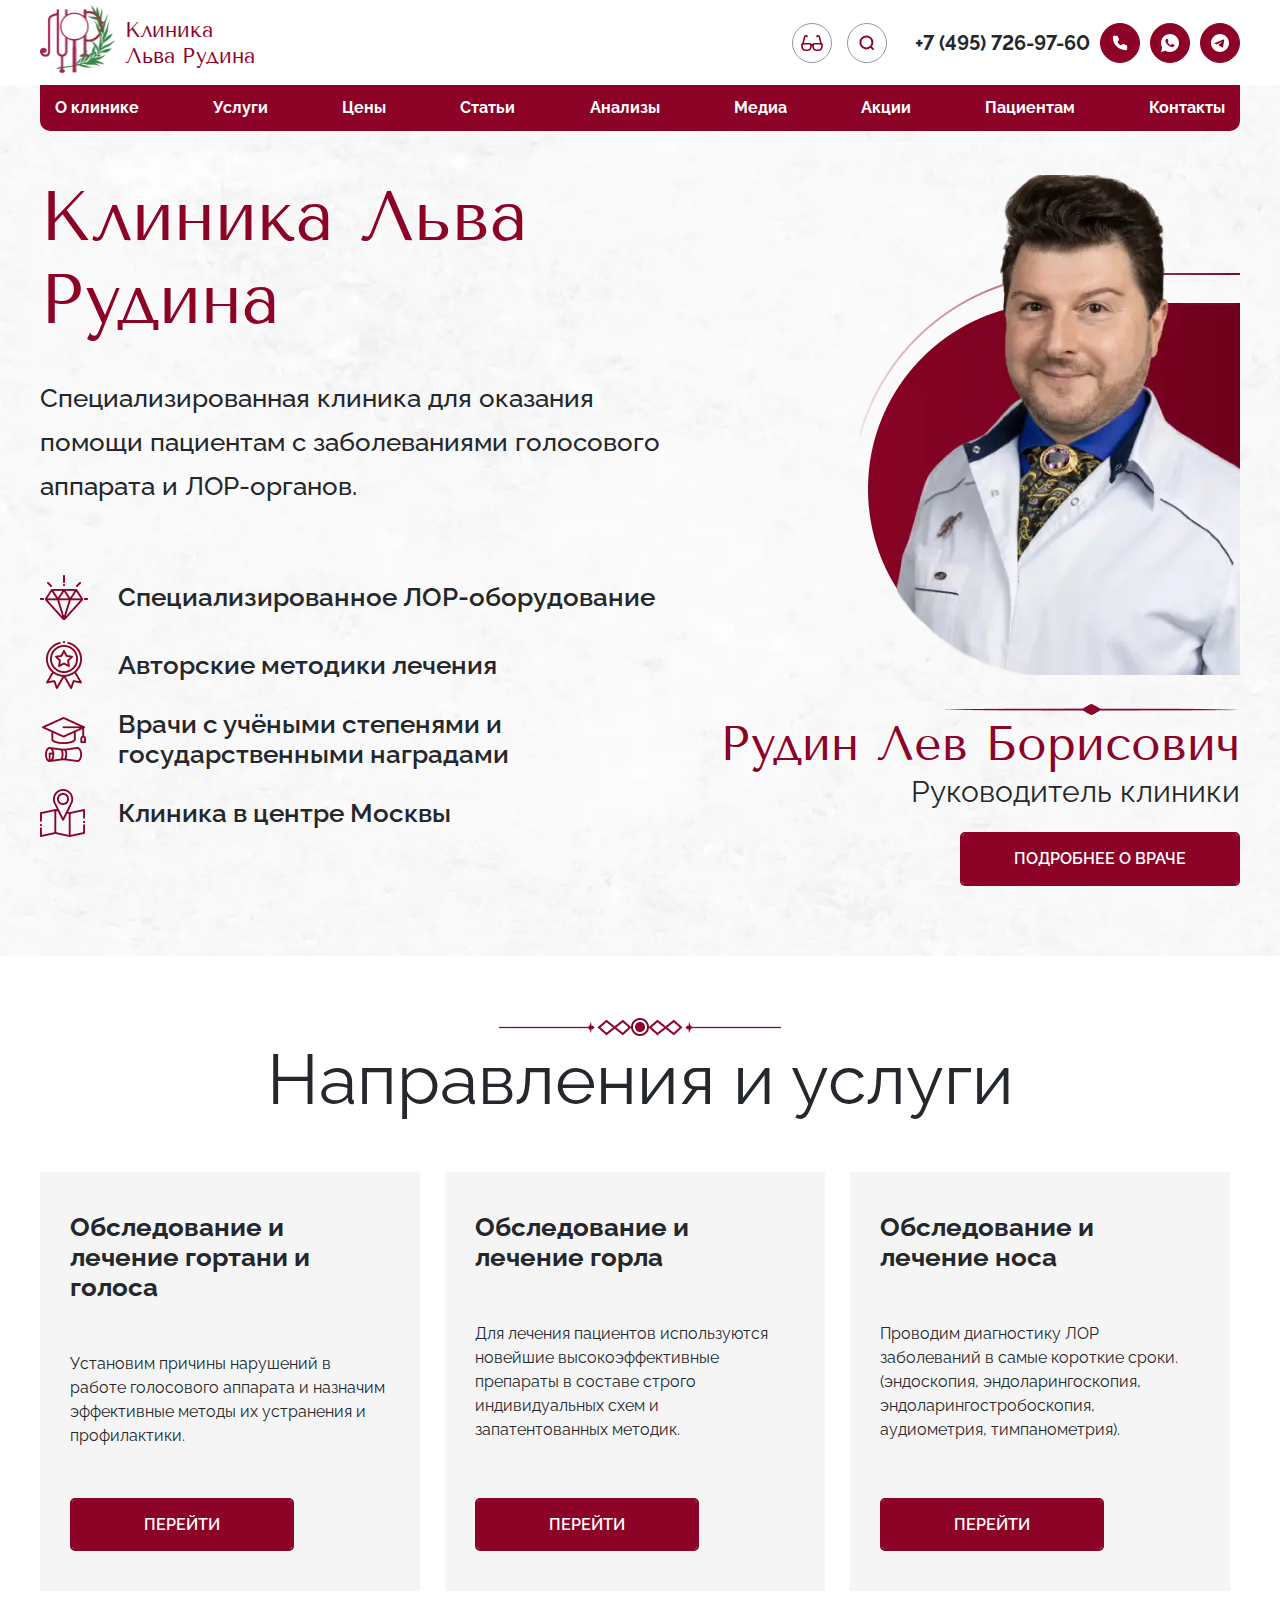
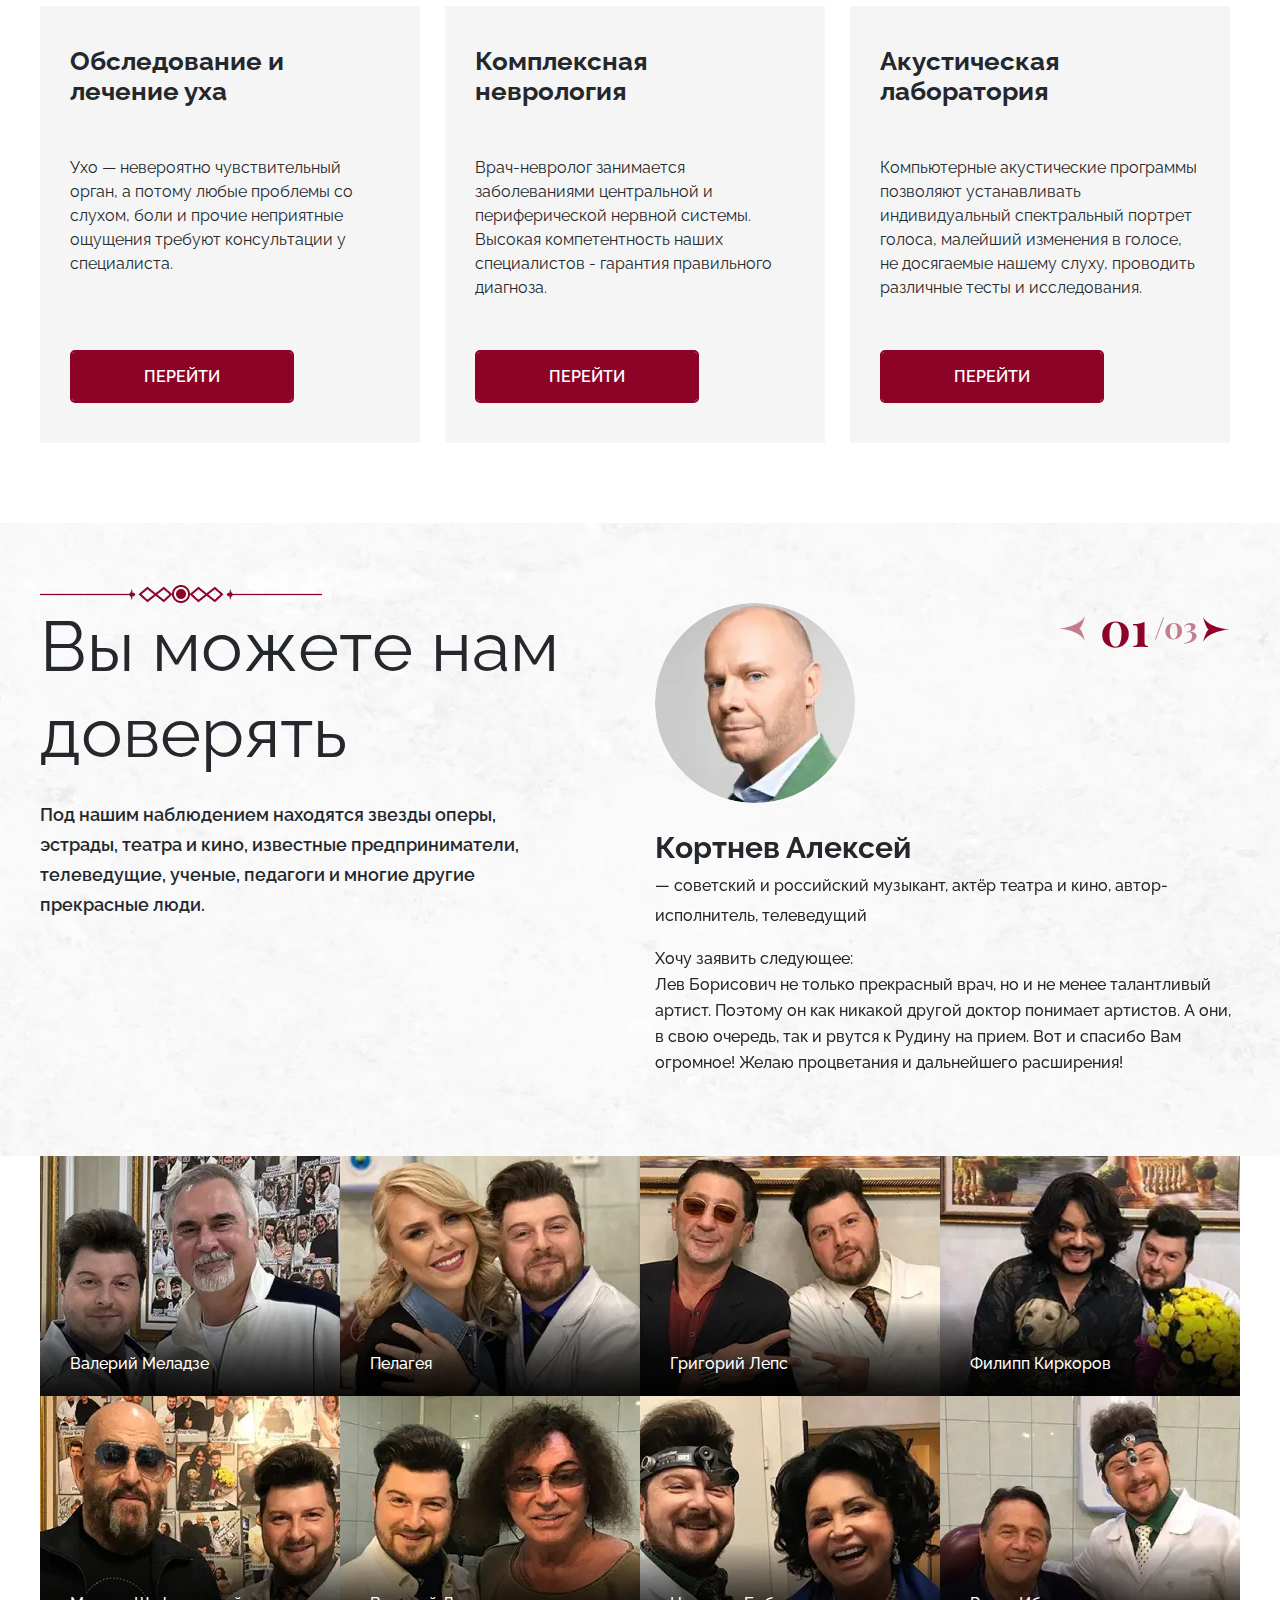
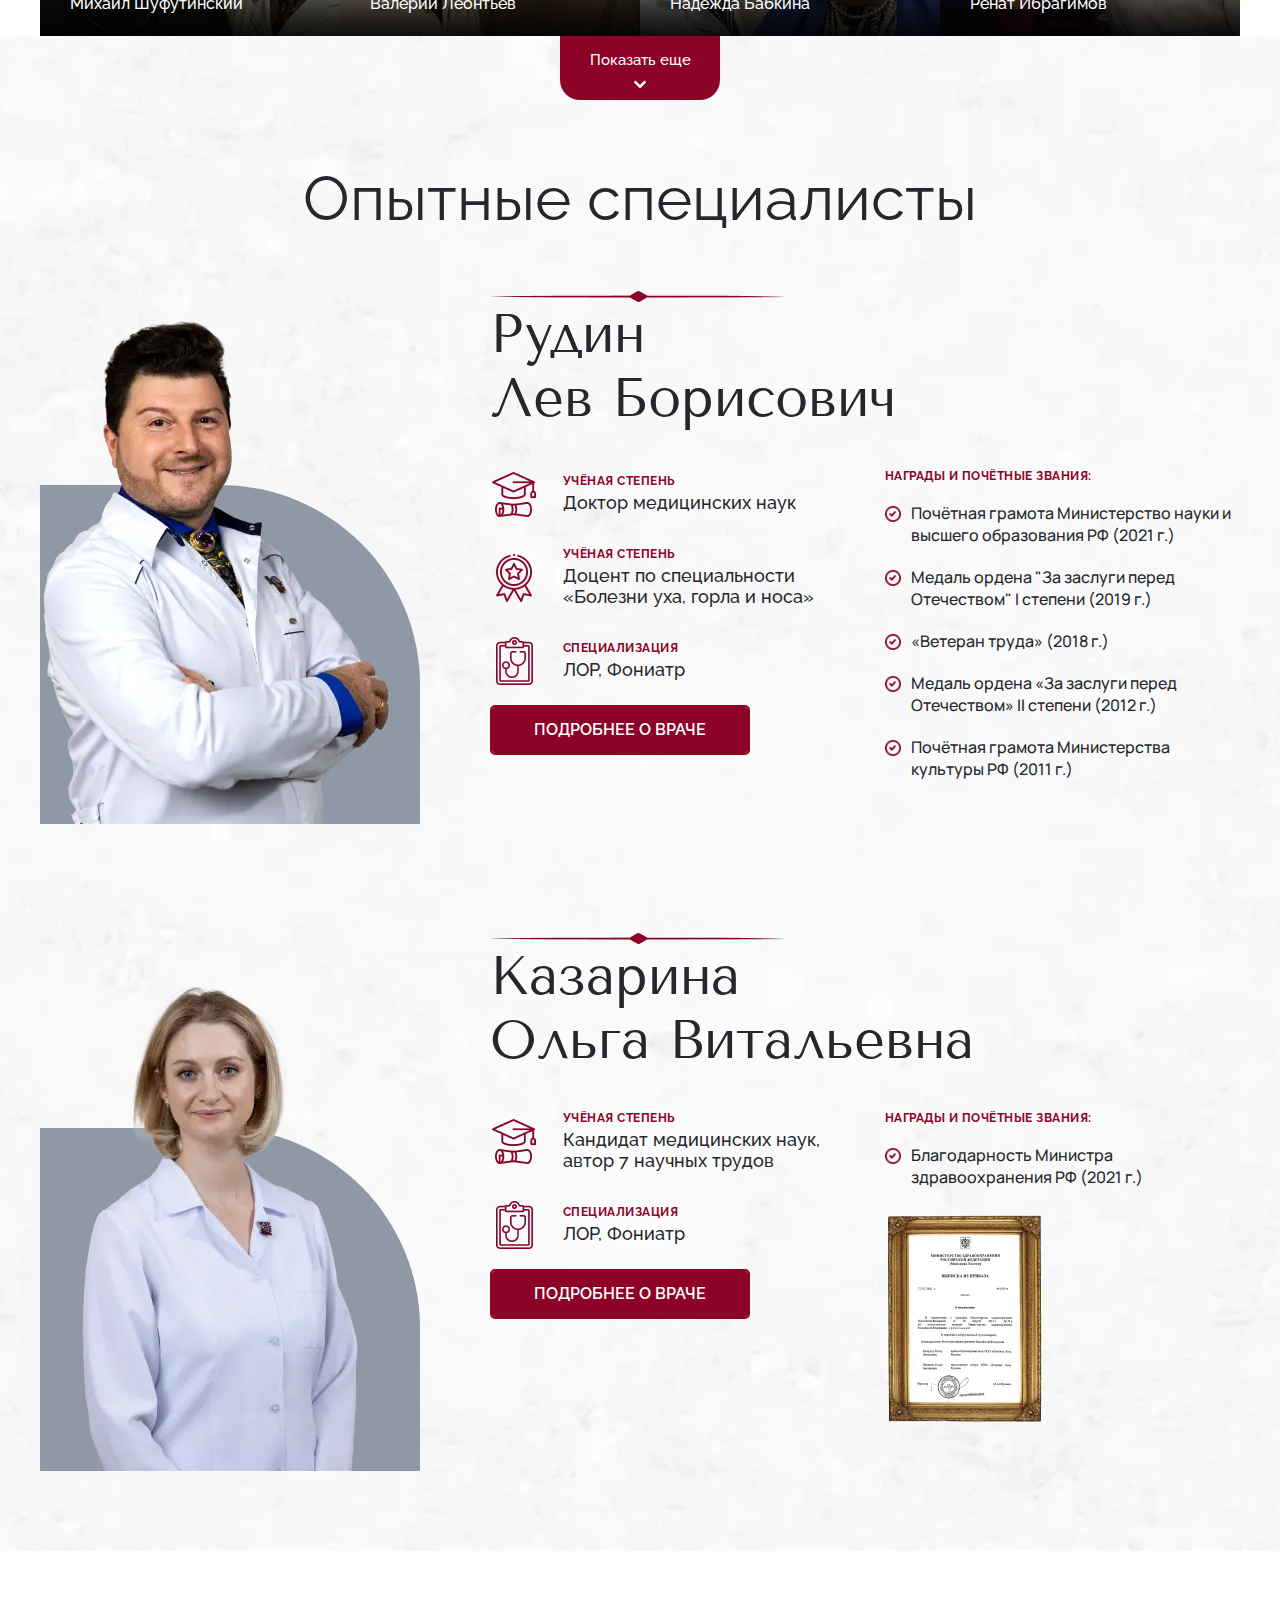
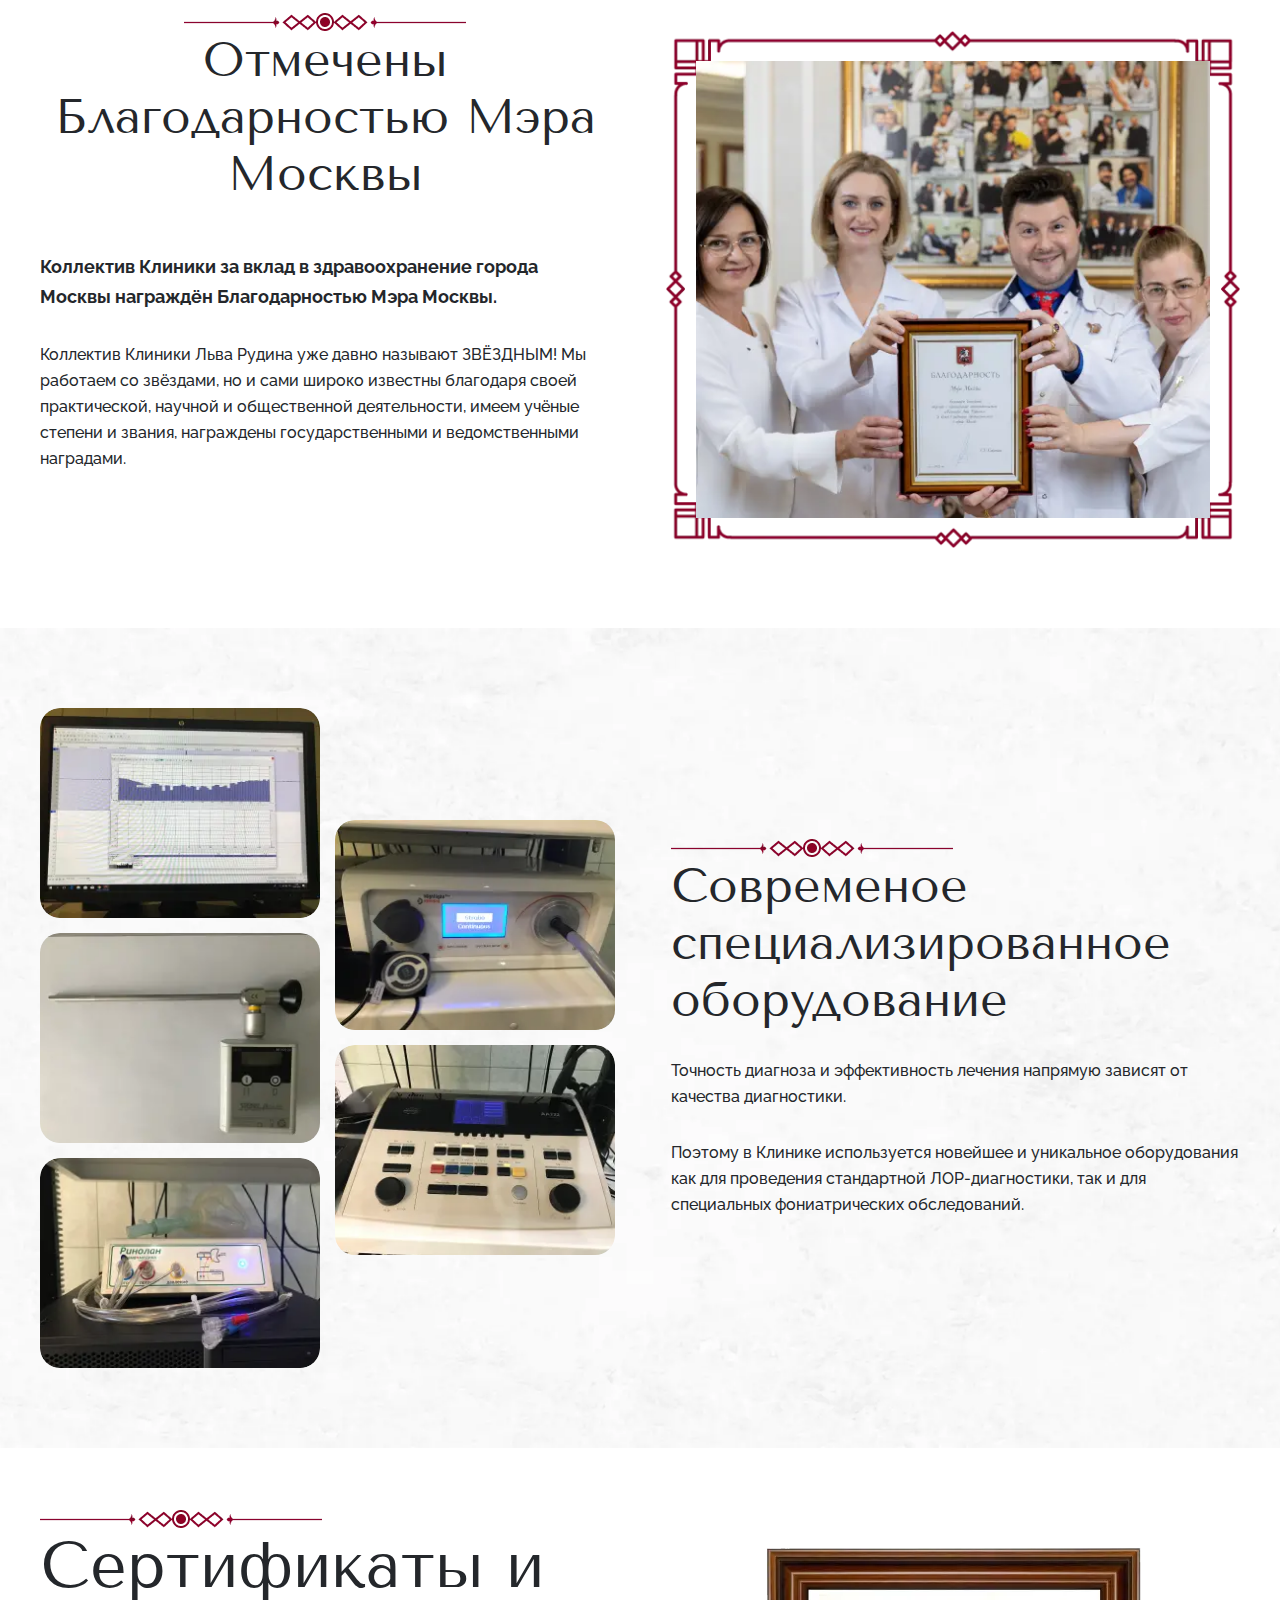
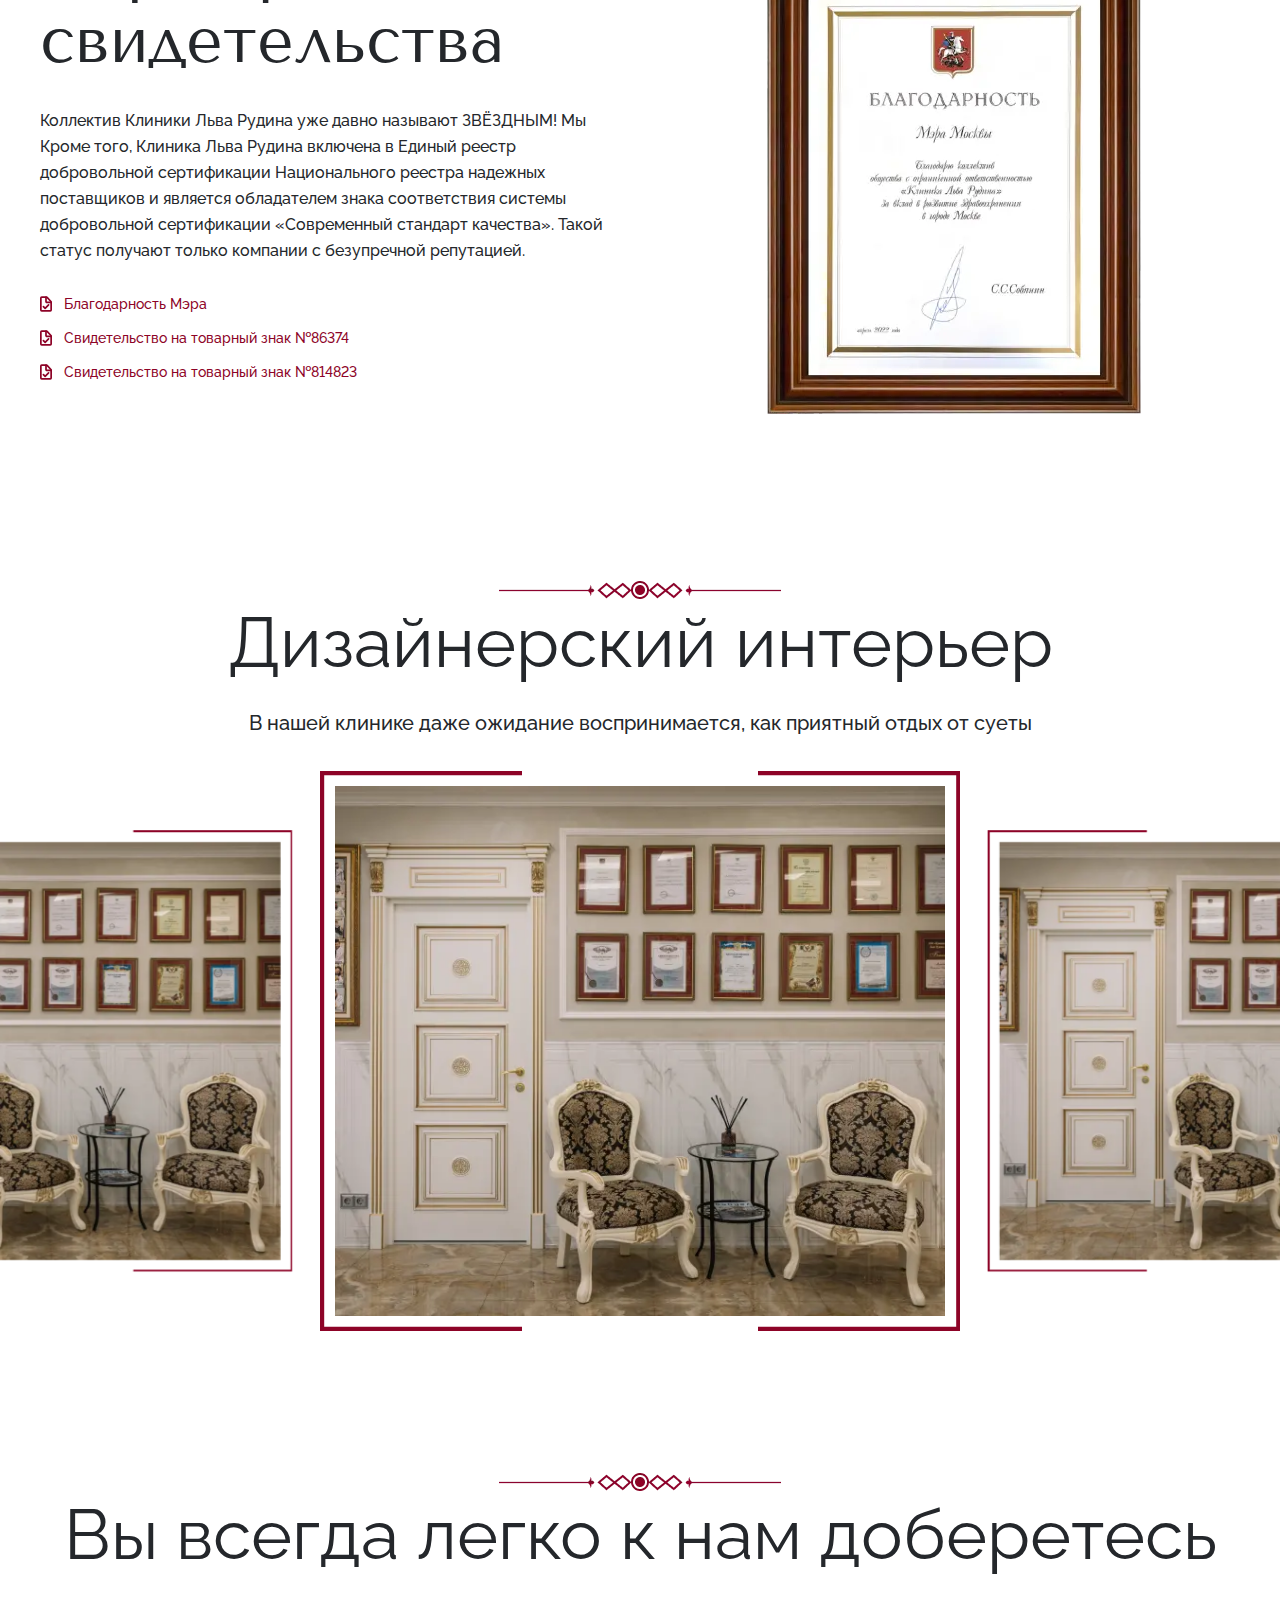
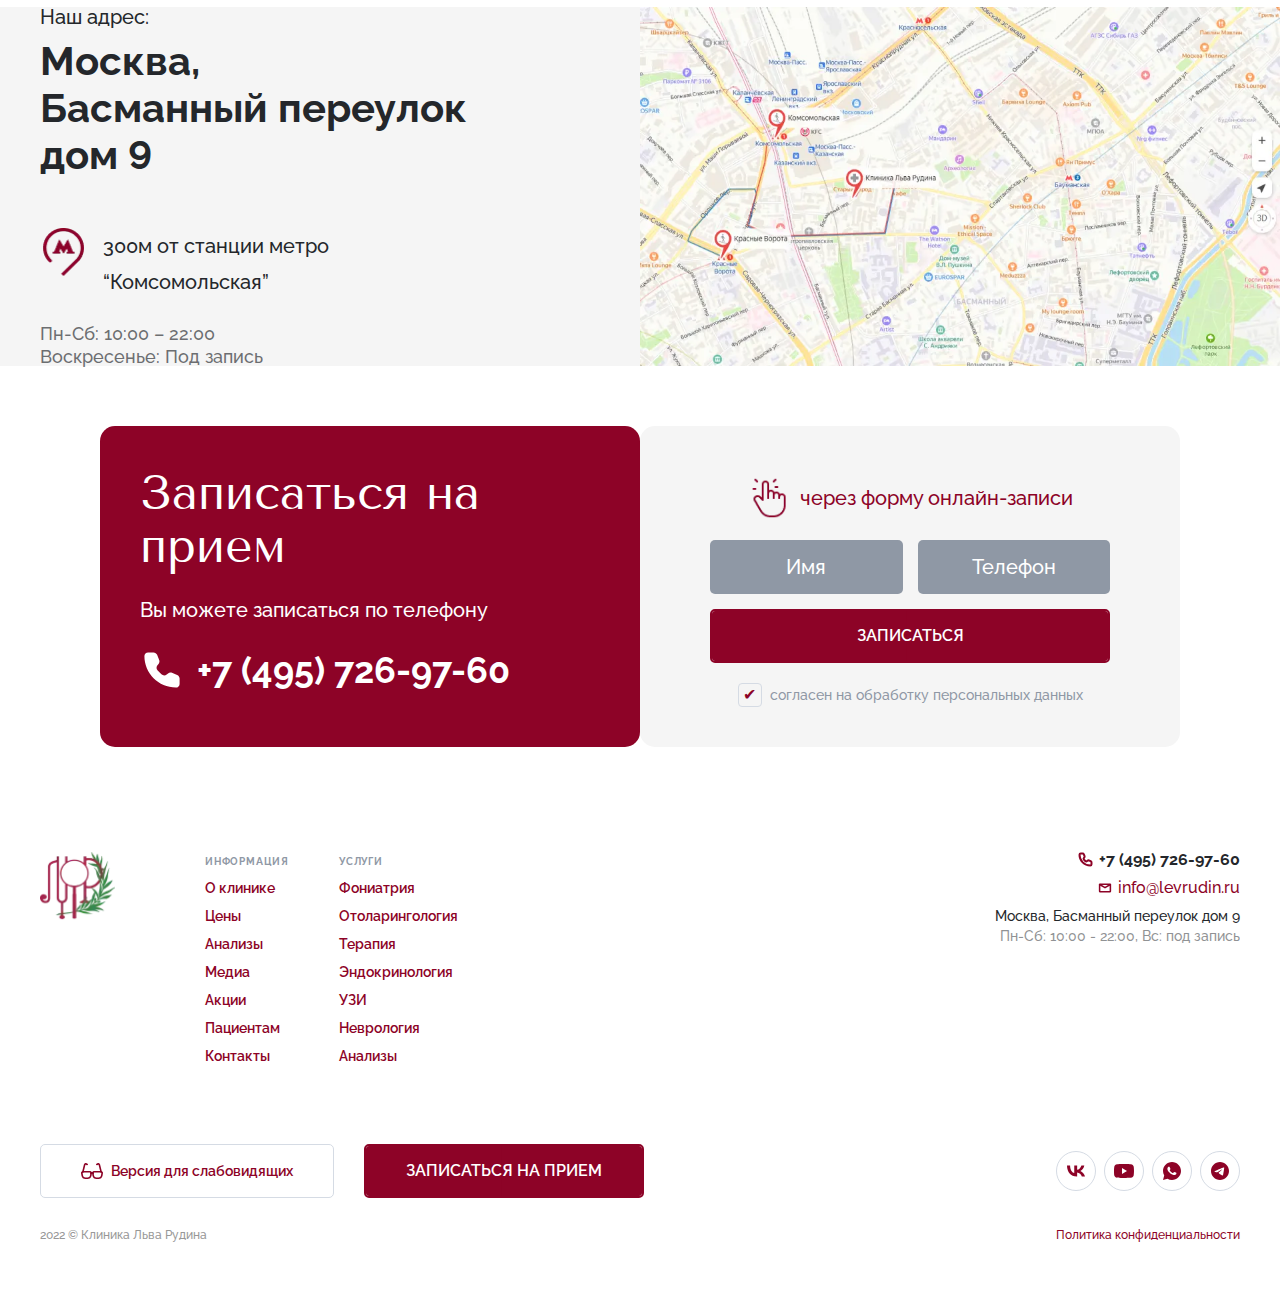
==== commit 06c26642: "9" ====
--- a/index.html
+++ b/index.html
@@ -6,8 +6,8 @@
 	<meta name="format-detection" content="telephone=no">
 	<meta name="viewport" content="width=device-width, initial-scale=1.0">
 	<link rel="shortcut icon" href="img/favicon/Gulp.svg">
-	<link rel="stylesheet" href="https://cdn.jsdelivr.net/npm/swiper@10/swiper-bundle.min.css?_v=20231009122222" />
-	<link rel="stylesheet" href="css/style.min.css?_v=20231009122222">
+	<link rel="stylesheet" href="https://cdn.jsdelivr.net/npm/swiper@10/swiper-bundle.min.css?_v=20231011212714" />
+	<link rel="stylesheet" href="css/style.min.css?_v=20231011212714">
 </head>
 
 <body>
@@ -59,11 +59,11 @@
 				<a href="tel:74957269760" class="header__tel">+7 (495) 726-97-60</a>
 
 				<div class="header__messengers" data-da=".header__nav,767.98,first">
-					<a href="tel:74957269760" class="header__messengers_link">
+					<button class="header__messengers_link modal-btn-active">
 						<svg class='icon'>
 							<use xlink:href='img/svg/sprite.svg#tel'></use>
 						</svg>
-					</a>
+					</button>
 					<a href="" class="header__messengers_link">
 						<svg xmlns="http://www.w3.org/2000/svg" viewBox="0 0 18 18" class="icon">
 							<path
@@ -264,151 +264,153 @@
 			</section>
 
 			<section class="gallery">
-				<div class="gallery__body">
-					<div class="gallery__content">
-						<a class="gallery__tile" data-fslightbox="gallery" href="img/gallery-1.webp">
-							<img src="img/gallery-1.webp" alt="gallery">
-							<span class="gallery__tile-name">Валерий Меладзе</span>
-							<div class="gallery__tile-zoom">
-								<svg class='icon'>
-									<use xlink:href='img/svg/sprite.svg#zoom'></use>
-								</svg>
-							</div>
-						</a>
-						<a class="gallery__tile" data-fslightbox="gallery" href="img/gallery-2.webp">
-							<img src="img/gallery-2.webp" alt="gallery">
-							<span class="gallery__tile-name">Пелагея</span>
-							<div class="gallery__tile-zoom">
-								<svg class='icon'>
-									<use xlink:href='img/svg/sprite.svg#zoom'></use>
-								</svg>
-							</div>
-						</a>
-						<a class="gallery__tile" data-fslightbox="gallery" href="img/gallery-3.webp">
-							<img src="img/gallery-3.webp" alt="gallery">
-							<span class="gallery__tile-name">Григорий Лепс</span>
-							<div class="gallery__tile-zoom">
-								<svg class='icon'>
-									<use xlink:href='img/svg/sprite.svg#zoom'></use>
-								</svg>
-							</div>
-						</a>
-						<a class="gallery__tile" data-fslightbox="gallery" href="img/gallery-4.webp">
-							<img src="img/gallery-4.webp" alt="gallery">
-							<span class="gallery__tile-name">Филипп Киркоров</span>
-							<div class="gallery__tile-zoom">
-								<svg class='icon'>
-									<use xlink:href='img/svg/sprite.svg#zoom'></use>
-								</svg>
-							</div>
-						</a>
-						<a class="gallery__tile" data-fslightbox="gallery" href="img/gallery-5.webp">
-							<img src="img/gallery-5.webp" alt="gallery">
-							<span class="gallery__tile-name">Михаил Шуфутинский</span>
-							<div class="gallery__tile-zoom">
-								<svg class='icon'>
-									<use xlink:href='img/svg/sprite.svg#zoom'></use>
-								</svg>
-							</div>
-						</a>
-						<a class="gallery__tile" data-fslightbox="gallery" href="img/gallery-6.webp">
-							<img src="img/gallery-6.webp" alt="gallery">
-							<span class="gallery__tile-name">Валерий Леонтьев</span>
-							<div class="gallery__tile-zoom">
-								<svg class='icon'>
-									<use xlink:href='img/svg/sprite.svg#zoom'></use>
-								</svg>
-							</div>
-						</a>
-						<a class="gallery__tile" data-fslightbox="gallery" href="img/gallery-7.webp">
-							<img src="img/gallery-7.webp" alt="gallery">
-							<span class="gallery__tile-name">Надежда Бабкина</span>
-							<div class="gallery__tile-zoom">
-								<svg class='icon'>
-									<use xlink:href='img/svg/sprite.svg#zoom'></use>
-								</svg>
-							</div>
-						</a>
-						<a class="gallery__tile" data-fslightbox="gallery" href="img/gallery-8.webp">
-							<img src="img/gallery-8.webp" alt="gallery">
-							<span class="gallery__tile-name">Ренат Ибрагимов</span>
-							<div class="gallery__tile-zoom">
-								<svg class='icon'>
-									<use xlink:href='img/svg/sprite.svg#zoom'></use>
-								</svg>
-							</div>
-						</a>
-						<a class="gallery__tile" data-fslightbox="gallery" href="img/gallery-9.webp">
-							<img src="img/gallery-9.webp" alt="gallery">
-							<span class="gallery__tile-name">Юлия Паршута</span>
-							<div class="gallery__tile-zoom">
-								<svg class='icon'>
-									<use xlink:href='img/svg/sprite.svg#zoom'></use>
-								</svg>
-							</div>
-						</a>
-						<a class="gallery__tile" data-fslightbox="gallery" href="img/gallery-10.webp">
-							<img src="img/gallery-10.webp" alt="gallery">
-							<span class="gallery__tile-name">Сергей Бурунов</span>
-							<div class="gallery__tile-zoom">
-								<svg class='icon'>
-									<use xlink:href='img/svg/sprite.svg#zoom'></use>
-								</svg>
-							</div>
-						</a>
-						<a class="gallery__tile" data-fslightbox="gallery" href="img/gallery-1.webp">
-							<img src="img/gallery-1.webp" alt="gallery">
-							<span class="gallery__tile-name">Валерий Меладзе</span>
-							<div class="gallery__tile-zoom">
-								<svg class='icon'>
-									<use xlink:href='img/svg/sprite.svg#zoom'></use>
-								</svg>
-							</div>
-						</a>
-						<a class="gallery__tile" data-fslightbox="gallery" href="img/gallery-2.webp">
-							<img src="img/gallery-2.webp" alt="gallery">
-							<span class="gallery__tile-name">Пелагея</span>
-							<div class="gallery__tile-zoom">
-								<svg class='icon'>
-									<use xlink:href='img/svg/sprite.svg#zoom'></use>
-								</svg>
-							</div>
-						</a>
-						<a class="gallery__tile" data-fslightbox="gallery" href="img/gallery-3.webp">
-							<img src="img/gallery-3.webp" alt="gallery">
-							<span class="gallery__tile-name">Григорий Лепс</span>
-							<div class="gallery__tile-zoom">
-								<svg class='icon'>
-									<use xlink:href='img/svg/sprite.svg#zoom'></use>
-								</svg>
-							</div>
-						</a>
-						<a class="gallery__tile" data-fslightbox="gallery" href="img/gallery-4.webp">
-							<img src="img/gallery-4.webp" alt="gallery">
-							<span class="gallery__tile-name">Филипп Киркоров</span>
-							<div class="gallery__tile-zoom">
-								<svg class='icon'>
-									<use xlink:href='img/svg/sprite.svg#zoom'></use>
-								</svg>
-							</div>
-						</a>
-						<a class="gallery__tile" data-fslightbox="gallery" href="img/gallery-5.webp">
-							<img src="img/gallery-5.webp" alt="gallery">
-							<span class="gallery__tile-name">Михаил Шуфутинский</span>
-							<div class="gallery__tile-zoom">
-								<svg class='icon'>
-									<use xlink:href='img/svg/sprite.svg#zoom'></use>
-								</svg>
-							</div>
-						</a>
-					</div>
-					<button class="gallery__button">
-						<span class="more">Показать еще</span>
-						<span class="wrap">Свернуть</span>
-						<svg xmlns="http://www.w3.org/2000/svg" viewBox="0 0 11 6">
-							<path d="M9.5 1L5.5 5L1.5 1" />
-						</svg>
-					</button>
+				<div class="gallery__container _container">
+					<div class="gallery__body">
+						<div class="gallery__content">
+							<a class="gallery__tile" data-fslightbox="gallery" href="img/gallery-1.webp">
+								<img src="img/gallery-1.webp" alt="gallery">
+								<span class="gallery__tile-name">Валерий Меладзе</span>
+								<div class="gallery__tile-zoom">
+									<svg class='icon'>
+										<use xlink:href='img/svg/sprite.svg#zoom'></use>
+									</svg>
+								</div>
+							</a>
+							<a class="gallery__tile" data-fslightbox="gallery" href="img/gallery-2.webp">
+								<img src="img/gallery-2.webp" alt="gallery">
+								<span class="gallery__tile-name">Пелагея</span>
+								<div class="gallery__tile-zoom">
+									<svg class='icon'>
+										<use xlink:href='img/svg/sprite.svg#zoom'></use>
+									</svg>
+								</div>
+							</a>
+							<a class="gallery__tile" data-fslightbox="gallery" href="img/gallery-3.webp">
+								<img src="img/gallery-3.webp" alt="gallery">
+								<span class="gallery__tile-name">Григорий Лепс</span>
+								<div class="gallery__tile-zoom">
+									<svg class='icon'>
+										<use xlink:href='img/svg/sprite.svg#zoom'></use>
+									</svg>
+								</div>
+							</a>
+							<a class="gallery__tile" data-fslightbox="gallery" href="img/gallery-4.webp">
+								<img src="img/gallery-4.webp" alt="gallery">
+								<span class="gallery__tile-name">Филипп Киркоров</span>
+								<div class="gallery__tile-zoom">
+									<svg class='icon'>
+										<use xlink:href='img/svg/sprite.svg#zoom'></use>
+									</svg>
+								</div>
+							</a>
+							<a class="gallery__tile" data-fslightbox="gallery" href="img/gallery-5.webp">
+								<img src="img/gallery-5.webp" alt="gallery">
+								<span class="gallery__tile-name">Михаил Шуфутинский</span>
+								<div class="gallery__tile-zoom">
+									<svg class='icon'>
+										<use xlink:href='img/svg/sprite.svg#zoom'></use>
+									</svg>
+								</div>
+							</a>
+							<a class="gallery__tile" data-fslightbox="gallery" href="img/gallery-6.webp">
+								<img src="img/gallery-6.webp" alt="gallery">
+								<span class="gallery__tile-name">Валерий Леонтьев</span>
+								<div class="gallery__tile-zoom">
+									<svg class='icon'>
+										<use xlink:href='img/svg/sprite.svg#zoom'></use>
+									</svg>
+								</div>
+							</a>
+							<a class="gallery__tile" data-fslightbox="gallery" href="img/gallery-7.webp">
+								<img src="img/gallery-7.webp" alt="gallery">
+								<span class="gallery__tile-name">Надежда Бабкина</span>
+								<div class="gallery__tile-zoom">
+									<svg class='icon'>
+										<use xlink:href='img/svg/sprite.svg#zoom'></use>
+									</svg>
+								</div>
+							</a>
+							<a class="gallery__tile" data-fslightbox="gallery" href="img/gallery-8.webp">
+								<img src="img/gallery-8.webp" alt="gallery">
+								<span class="gallery__tile-name">Ренат Ибрагимов</span>
+								<div class="gallery__tile-zoom">
+									<svg class='icon'>
+										<use xlink:href='img/svg/sprite.svg#zoom'></use>
+									</svg>
+								</div>
+							</a>
+							<a class="gallery__tile" data-fslightbox="gallery" href="img/gallery-9.webp">
+								<img src="img/gallery-9.webp" alt="gallery">
+								<span class="gallery__tile-name">Юлия Паршута</span>
+								<div class="gallery__tile-zoom">
+									<svg class='icon'>
+										<use xlink:href='img/svg/sprite.svg#zoom'></use>
+									</svg>
+								</div>
+							</a>
+							<a class="gallery__tile" data-fslightbox="gallery" href="img/gallery-10.webp">
+								<img src="img/gallery-10.webp" alt="gallery">
+								<span class="gallery__tile-name">Сергей Бурунов</span>
+								<div class="gallery__tile-zoom">
+									<svg class='icon'>
+										<use xlink:href='img/svg/sprite.svg#zoom'></use>
+									</svg>
+								</div>
+							</a>
+							<a class="gallery__tile" data-fslightbox="gallery" href="img/gallery-1.webp">
+								<img src="img/gallery-1.webp" alt="gallery">
+								<span class="gallery__tile-name">Валерий Меладзе</span>
+								<div class="gallery__tile-zoom">
+									<svg class='icon'>
+										<use xlink:href='img/svg/sprite.svg#zoom'></use>
+									</svg>
+								</div>
+							</a>
+							<a class="gallery__tile" data-fslightbox="gallery" href="img/gallery-2.webp">
+								<img src="img/gallery-2.webp" alt="gallery">
+								<span class="gallery__tile-name">Пелагея</span>
+								<div class="gallery__tile-zoom">
+									<svg class='icon'>
+										<use xlink:href='img/svg/sprite.svg#zoom'></use>
+									</svg>
+								</div>
+							</a>
+							<a class="gallery__tile" data-fslightbox="gallery" href="img/gallery-3.webp">
+								<img src="img/gallery-3.webp" alt="gallery">
+								<span class="gallery__tile-name">Григорий Лепс</span>
+								<div class="gallery__tile-zoom">
+									<svg class='icon'>
+										<use xlink:href='img/svg/sprite.svg#zoom'></use>
+									</svg>
+								</div>
+							</a>
+							<a class="gallery__tile" data-fslightbox="gallery" href="img/gallery-4.webp">
+								<img src="img/gallery-4.webp" alt="gallery">
+								<span class="gallery__tile-name">Филипп Киркоров</span>
+								<div class="gallery__tile-zoom">
+									<svg class='icon'>
+										<use xlink:href='img/svg/sprite.svg#zoom'></use>
+									</svg>
+								</div>
+							</a>
+							<a class="gallery__tile" data-fslightbox="gallery" href="img/gallery-5.webp">
+								<img src="img/gallery-5.webp" alt="gallery">
+								<span class="gallery__tile-name">Михаил Шуфутинский</span>
+								<div class="gallery__tile-zoom">
+									<svg class='icon'>
+										<use xlink:href='img/svg/sprite.svg#zoom'></use>
+									</svg>
+								</div>
+							</a>
+						</div>
+						<button class="gallery__button">
+							<span class="more">Показать еще</span>
+							<span class="wrap">Свернуть</span>
+							<svg xmlns="http://www.w3.org/2000/svg" viewBox="0 0 11 6">
+								<path d="M9.5 1L5.5 5L1.5 1" />
+							</svg>
+						</button>
+					</div>
 				</div>
 			</section>
 
@@ -938,9 +940,39 @@
 	</div>
 </footer>
 	</div>
-	<script src="https://cdn.jsdelivr.net/npm/swiper@10/swiper-bundle.min.js?_v=20231009122222"></script>
-<script src="assets/libs/fslightbox.js?_v=20231009122222"></script>
-<script src="js/app.min.js?_v=20231009122222"></script>
+	<div class="modal modal-record">
+	<div class="modal__content">
+		<div class="modal__body">
+			<form class="record__form form-record" data-form="record">
+				<div class="record__form_info">
+					<img src="img/icons/tabler.webp" alt="tabler">
+					<span>через форму онлайн-записи</span>
+				</div>
+				<div class="record__form_row">
+					<div class="record__form_wpInput wpInput">
+						<input type="text" name="name" class="record__form_input input" placeholder="Имя">
+					</div>
+					<div class="record__form_wpInput wpInput">
+						<input type="tel" name="phone" class="record__form_input input" inputmode="tel" placeholder="Телефон">
+					</div>
+				</div>
+				<button type="submit" class="record__form_button button hover">Записаться</button>
+				<label class="record__form_bottom wpCheckbox-label">
+					<input type="checkbox" name="privacy-policy" class="input-checkbox" id="privacy-policy" checked>
+					<label for="privacy-policy" class="record__form_checkbox-label checkbox-label"></label>
+					<p class="record__form_text">согласен на обработку персональных данных</p>
+				</label>
+			</form>
+			<div class="modal__close">
+				<span></span>
+				<span></span>
+			</div>
+		</div>
+	</div>
+</div>
+	<script src="https://cdn.jsdelivr.net/npm/swiper@10/swiper-bundle.min.js?_v=20231011212714"></script>
+<script src="assets/libs/fslightbox.js?_v=20231011212714"></script>
+<script src="js/app.min.js?_v=20231011212714"></script>
 </body>
 
 </html>--- a/css/style.min.css
+++ b/css/style.min.css
@@ -1 +1 @@
-@charset "UTF-8";@font-face{font-family:Manrope;font-display:swap;src:url(../fonts/Manrope-Medium.woff2) format("woff2"),url(../fonts/Manrope-Medium.woff) format("woff");font-weight:500;font-style:normal}@font-face{font-family:PlayfairDisplay;font-display:swap;src:url(../fonts/PlayfairDisplay-Bold.woff2) format("woff2"),url(../fonts/PlayfairDisplay-Bold.woff) format("woff");font-weight:700;font-style:normal}@font-face{font-family:Raleway;font-display:swap;src:url(../fonts/Raleway-Medium.woff2) format("woff2"),url(../fonts/Raleway-Medium.woff) format("woff");font-weight:500;font-style:normal}@font-face{font-family:Raleway;font-display:swap;src:url(../fonts/Raleway-Regular.woff2) format("woff2"),url(../fonts/Raleway-Regular.woff) format("woff");font-weight:400;font-style:normal}@font-face{font-family:Raleway;font-display:swap;src:url(../fonts/Raleway-SemiBold.woff2) format("woff2"),url(../fonts/Raleway-SemiBold.woff) format("woff");font-weight:600;font-style:normal}@font-face{font-family:Raleway;font-display:swap;src:url(../fonts/Raleway-Bold.woff2) format("woff2"),url(../fonts/Raleway-Bold.woff) format("woff");font-weight:700;font-style:normal}@font-face{font-family:TenorSans;font-display:swap;src:url(../fonts/TenorSans-Regular.woff2) format("woff2"),url(../fonts/TenorSans-Regular.woff) format("woff");font-weight:400;font-style:normal}*{padding:0;margin:0;border:0}*,:after,:before{-webkit-box-sizing:border-box;box-sizing:border-box}:active,:focus{outline:0}a:active,a:focus{outline:0}aside,footer,header,nav,section{display:block}body,html{height:100%;min-width:320px}body{line-height:1;font-family:Raleway;font-weight:500;-ms-text-size-adjust:100%;-moz-text-size-adjust:100%;-webkit-text-size-adjust:100%}button,input,textarea{font-family:Raleway}input::-ms-clear{display:none}button{cursor:pointer;background-color:transparent}button::-moz-focus-inner{padding:0;border:0}a{color:#24272b}a,a:visited{text-decoration:none}a:hover{text-decoration:none}ul li{list-style:none}img{vertical-align:top;pointer-events:none}h1,h2,h3,h4,h5,h6{font-weight:inherit;font-size:inherit}*{-webkit-box-sizing:border-box;box-sizing:border-box}::-webkit-scrollbar{width:8px}::-webkit-scrollbar-track{background-color:#fbf8ec}::-webkit-scrollbar-thumb{background-color:#8d0327;border-radius:10px}html._lock{overflow:hidden;position:relative;height:100%}body{color:#24272b;font-size:16px}body._lock{overflow:hidden;position:relative;height:100%}.wrapper{width:100%;min-height:100%;overflow:hidden;display:-webkit-box;display:-ms-flexbox;display:flex;-webkit-box-orient:vertical;-webkit-box-direction:normal;-ms-flex-direction:column;flex-direction:column}._container{max-width:1200px;margin:0 auto}.wpLoader{position:absolute;left:0;top:0;right:0;bottom:0;width:100%;height:100%;background-color:rgba(0,0,0,.4);-webkit-transition:.2s;transition:.2s;z-index:3;display:-webkit-box;display:-ms-flexbox;display:flex;-webkit-box-align:center;-ms-flex-align:center;align-items:center;-webkit-box-pack:center;-ms-flex-pack:center;justify-content:center;opacity:0;visibility:hidden}.wpLoader._load{opacity:1;visibility:visible}.loader{width:68px;height:68px;border:3px dotted #fff;border-style:solid solid dotted dotted;border-radius:50%;display:inline-block;position:relative;-webkit-box-sizing:border-box;box-sizing:border-box;-webkit-animation:rotation 2s linear infinite;animation:rotation 2s linear infinite}.loader::after{content:"";-webkit-box-sizing:border-box;box-sizing:border-box;position:absolute;left:0;right:0;top:0;bottom:0;margin:auto;border:3px dotted #8d0327;border-style:solid solid dotted;width:50%;height:50%;border-radius:50%;-webkit-animation:rotationBack 1s linear infinite;animation:rotationBack 1s linear infinite;-webkit-transform-origin:center center;-ms-transform-origin:center center;transform-origin:center center}@-webkit-keyframes rotation{0%{-webkit-transform:rotate(0);transform:rotate(0)}100%{-webkit-transform:rotate(360deg);transform:rotate(360deg)}}@keyframes rotation{0%{-webkit-transform:rotate(0);transform:rotate(0)}100%{-webkit-transform:rotate(360deg);transform:rotate(360deg)}}@-webkit-keyframes rotationBack{0%{-webkit-transform:rotate(0);transform:rotate(0)}100%{-webkit-transform:rotate(-360deg);transform:rotate(-360deg)}}@keyframes rotationBack{0%{-webkit-transform:rotate(0);transform:rotate(0)}100%{-webkit-transform:rotate(-360deg);transform:rotate(-360deg)}}.main{-webkit-box-flex:1;-ms-flex:1 1 auto;flex:1 1 auto}.section{padding:80px 0}.no-webp .section-bg{background:url(../img/intro-bg.webp) no-repeat center/cover}.h1{color:#8d0327;font-family:TenorSans;font-weight:400;line-height:normal;font-size:70px}.h2{font-family:Raleway;font-weight:400;line-height:86px;font-size:70px;position:relative}.h2 img{position:absolute;bottom:100%;left:50%;-webkit-transform:translateX(-50%);-ms-transform:translateX(-50%);transform:translateX(-50%)}.h3{font-family:TenorSans;font-size:48px;font-weight:400;line-height:normal;position:relative}.h3 img{position:absolute;bottom:100%;left:0}.button{color:#fff;font-size:16px;font-weight:600;text-transform:uppercase;border-radius:5px}.hover{display:inline-block;overflow:hidden;position:relative;z-index:1;-webkit-transition:.3s;transition:.3s;border:2px solid #8d0327}.hover::after,.hover::before{content:"";position:absolute;top:0;bottom:0;left:0;right:0;width:100%;height:100%;background-color:#8d0327;-webkit-transition:.3s;transition:.3s;z-index:-1}.hover::before{-webkit-transform:translateX(-49%);-ms-transform:translateX(-49%);transform:translateX(-49%)}.hover::after{-webkit-transform:translateX(49%);-ms-transform:translateX(49%);transform:translateX(49%)}.hover:hover{-webkit-box-shadow:0 0 10px 4px rgba(141,3,39,.2);box-shadow:0 0 10px 4px rgba(141,3,39,.2);color:#8d0327}.hover:hover::before{-webkit-transform:translateX(-95%);-ms-transform:translateX(-95%);transform:translateX(-95%)}.hover:hover::after{-webkit-transform:translateX(95%);-ms-transform:translateX(95%);transform:translateX(95%)}.form-record .just-validate-error-label{display:none}.wpInput{position:relative}.wpInput .just-validate-error-label{display:block;position:absolute;bottom:100%;left:50%;font-size:12px;-webkit-transform:translateX(-50%);-ms-transform:translateX(-50%);transform:translateX(-50%);white-space:nowrap}.input{width:100%;padding:9px;text-align:center;border-radius:5px;background-color:#8f98a5;-webkit-transition:.3s;transition:.3s;color:#fff;height:54px;font-variant-numeric:lining-nums proportional-nums;font-weight:500;letter-spacing:.5px;border:2px solid transparent;font-size:20px}.input::-webkit-input-placeholder{color:#fff;font-size:20px;font-style:normal;font-weight:500;letter-spacing:0}.input::-moz-placeholder{color:#fff;font-size:20px;font-style:normal;font-weight:500;letter-spacing:0}.input:-ms-input-placeholder{color:#fff;font-size:20px;font-style:normal;font-weight:500;letter-spacing:0}.input::-ms-input-placeholder{color:#fff;font-size:20px;font-style:normal;font-weight:500;letter-spacing:0}.input::placeholder{color:#fff;font-size:20px;font-style:normal;font-weight:500;letter-spacing:0}.input:focus{background-color:transparent;border:2px solid #8d0327;color:#8f98a5}.input:focus::-webkit-input-placeholder{color:#8f98a5}.input:focus::-moz-placeholder{color:#8f98a5}.input:focus:-ms-input-placeholder{color:#8f98a5}.input:focus::-ms-input-placeholder{color:#8f98a5}.input:focus::placeholder{color:#8f98a5}.input.just-validate-success-field{background-color:rgba(3,134,25,.5);color:#fff}.input.just-validate-success-field::-webkit-input-placeholder{color:#fff}.input.just-validate-success-field::-moz-placeholder{color:#fff}.input.just-validate-success-field:-ms-input-placeholder{color:#fff}.input.just-validate-success-field::-ms-input-placeholder{color:#fff}.input.just-validate-success-field::placeholder{color:#fff}.input.just-validate-error-field{background-color:rgba(134,3,42,.5);color:#fff}.input.just-validate-error-field::-webkit-input-placeholder{color:#fff}.input.just-validate-error-field::-moz-placeholder{color:#fff}.input.just-validate-error-field:-ms-input-placeholder{color:#fff}.input.just-validate-error-field::-ms-input-placeholder{color:#fff}.input.just-validate-error-field::placeholder{color:#fff}.input-checkbox{display:none}.input-checkbox:checked+.checkbox-label::before{-webkit-transform:scale(1);-ms-transform:scale(1);transform:scale(1)}.input-checkbox.just-validate-error-field+.checkbox-label{border:1px solid #8d0327}.wpCheckbox-label{display:-webkit-box;display:-ms-flexbox;display:flex;-webkit-box-align:center;-ms-flex-align:center;align-items:center;gap:8px}.wpCheckbox-label p{color:#8f98a5;font-size:14px;line-height:normal}.wpCheckbox-label .just-validate-error-label{display:none}.checkbox-label{width:24px;height:24px;-ms-flex-negative:0;flex-shrink:0;position:relative;border-radius:4px;cursor:pointer;text-align:center;display:-webkit-box;display:-ms-flexbox;display:flex;-webkit-box-align:center;-ms-flex-align:center;align-items:center;-webkit-box-pack:center;-ms-flex-pack:center;justify-content:center;border:1px solid #d5dbe4;-webkit-transition:.2s;transition:.2s}.checkbox-label::before{content:"✔";color:#8d0327;position:absolute;line-height:24px;-webkit-transition:.1s;transition:.1s;-webkit-transform:scale(0);-ms-transform:scale(0);transform:scale(0)}.header__body{-webkit-box-shadow:0 -8px 70px -16px rgba(0,0,0,.25);box-shadow:0 -8px 70px -16px rgba(0,0,0,.25)}.header__container{position:relative}.header__container._container{padding:0}.header__nav{display:block;position:absolute;top:100%;left:0;right:0;width:100%;border-radius:0 0 10px 10px;-webkit-transition:.3s;transition:.3s}.header__nav._fixed{position:fixed;top:0;left:0;right:0;z-index:4}.header__list{display:-webkit-box;display:-ms-flexbox;display:flex;-webkit-box-align:center;-ms-flex-align:center;align-items:center;-webkit-box-pack:justify;-ms-flex-pack:justify;justify-content:space-between;border-radius:0 0 10px 10px;background-color:#8d0327;padding:15px}.header__list_close{position:absolute;right:15px;top:30px;width:30px;height:30px;cursor:pointer;opacity:0;visibility:hidden;-webkit-transition:opacity .2s ease-in-out;transition:opacity .2s ease-in-out;-webkit-transition-delay:.3s;transition-delay:.3s}.header__list_close::after,.header__list_close::before{content:"";position:absolute;width:100%;height:2px;top:50%;background-color:#fff;-webkit-transition:.1s;transition:.1s}.header__list_close::before{-webkit-transform:translateY(-50%) rotate(45deg);-ms-transform:translateY(-50%) rotate(45deg);transform:translateY(-50%) rotate(45deg)}.header__list_close::after{-webkit-transform:translateY(-50%) rotate(-45deg);-ms-transform:translateY(-50%) rotate(-45deg);transform:translateY(-50%) rotate(-45deg)}.header__list_close:active::before{-webkit-transform:translateY(-50%) rotate(45deg) scale(.8);-ms-transform:translateY(-50%) rotate(45deg) scale(.8);transform:translateY(-50%) rotate(45deg) scale(.8)}.header__list_close:active::after{-webkit-transform:translateY(-50%) rotate(-45deg) scale(.7);-ms-transform:translateY(-50%) rotate(-45deg) scale(.7);transform:translateY(-50%) rotate(-45deg) scale(.7)}.header__link{color:#fff;font-weight:700;-webkit-transition:.2s;transition:.2s;position:relative}.header__link::after{content:"";position:absolute;top:100%;left:50%;-webkit-transform:translateX(-50%);-ms-transform:translateX(-50%);transform:translateX(-50%);height:1px;width:0;-webkit-transition:.2s;transition:.2s;background-color:#fff;border-radius:2px}.header__link:hover::after{width:100%}.header__link._active::after{width:100%;height:2px}.header__content{width:100%;display:-webkit-box;display:-ms-flexbox;display:flex;-webkit-box-pack:justify;-ms-flex-pack:justify;justify-content:space-between;-webkit-box-align:center;-ms-flex-align:center;align-items:center;gap:10px;position:relative;padding:5px 0;background-color:#fff}.header__logo{display:-webkit-box;display:-ms-flexbox;display:flex;-webkit-box-align:center;-ms-flex-align:center;align-items:center;gap:10px}.header__logo img{width:75px;height:75px}.header__logo-text{color:#8d0327;font-family:TenorSans;font-weight:400;line-height:normal}.header__content-controls{-webkit-box-flex:1;-ms-flex:1 1 auto;flex:1 1 auto;display:-webkit-box;display:-ms-flexbox;display:flex;-webkit-box-align:center;-ms-flex-align:center;align-items:center;-webkit-box-pack:end;-ms-flex-pack:end;justify-content:flex-end;gap:15px}.header .header-controls-btn{height:40px;width:40px;cursor:pointer;border-radius:50%;border:1px solid #8f98a5;display:-webkit-box;display:-ms-flexbox;display:flex;-webkit-box-align:center;-ms-flex-align:center;align-items:center;-webkit-box-pack:center;-ms-flex-pack:center;justify-content:center;-webkit-transition:.2s;transition:.2s}.header .header-controls-btn .icon{-webkit-transition:.2s;transition:.2s}.header .header-controls-btn:hover{background-color:#8d0327;border:1px solid #8d0327}.header__visuallyImpaired{-ms-flex-negative:0;flex-shrink:0}.header__visuallyImpaired .icon{width:22px;height:16px;fill:#8d0327}.header__visuallyImpaired:hover .icon{fill:#fff}.header__form{width:40px;height:40px;position:relative;overflow:hidden;-webkit-transition:.3s;transition:.3s}.header__form_search{position:absolute;left:0;top:0;right:0;bottom:0;border-radius:15px;opacity:0;visibility:hidden;-webkit-transition:.3s;transition:.3s;padding:0 10px;border:1px solid #8f98a5;background-color:transparent;font-variant-numeric:lining-nums proportional-nums;font-size:16px;letter-spacing:.5px;font-weight:500}.header__form_search::-webkit-input-placeholder{color:#999;font-weight:400}.header__form_search::-moz-placeholder{color:#999;font-weight:400}.header__form_search:-ms-input-placeholder{color:#999;font-weight:400}.header__form_search::-ms-input-placeholder{color:#999;font-weight:400}.header__form_search::placeholder{color:#999;font-weight:400}.header__form_search:focus{border:1px solid #8d0327}.header__form_btn{right:0;top:0;position:absolute;-webkit-transition:.3s;transition:.3s}.header__form_btn .icon{width:16px;height:16px;fill:none;stroke-width:2px;stroke:#8d0327}.header__form_btn:hover .icon{stroke:#fff}.header__form._active{width:280px;border-radius:10px}.header__form._active .header__form_search{opacity:1;visibility:visible}.header__form._active .header__form_btn{opacity:0;visibility:hidden}.header__tel{font-size:20px;font-weight:700;color:#24272b;font-variant-numeric:lining-nums proportional-nums;-webkit-transition:.2s;transition:.2s}.header__tel:hover{color:#8d0327}.header__messengers{display:-webkit-box;display:-ms-flexbox;display:flex;-webkit-box-align:center;-ms-flex-align:center;align-items:center;gap:10px}.header__messengers_link{width:40px;height:40px;border-radius:50%;-webkit-transition:.2s;transition:.2s;display:-webkit-box;display:-ms-flexbox;display:flex;-webkit-box-align:center;-ms-flex-align:center;align-items:center;-webkit-box-pack:center;-ms-flex-pack:center;justify-content:center;background-color:#8d0327;border:1px solid #8d0327}.header__messengers_link .icon{width:18px;height:18px;fill:#fff;-webkit-transition:.2s;transition:.2s}.header-burger{display:none;position:relative;width:40px;height:30px;cursor:pointer;z-index:3;margin-left:15px}.header-burger span{position:absolute;-webkit-transition:all .2s ease 0s;transition:all .2s ease 0s;width:100%;height:3px;left:0;background-color:#fff}.header-burger span:nth-child(1){top:0}.header-burger span:nth-child(2){top:50%;-webkit-transform:translateY(-50%);-ms-transform:translateY(-50%);transform:translateY(-50%)}.header-burger span:nth-child(3){bottom:0}.header-burger._active span{-webkit-transform:scale(0);-ms-transform:scale(0);transform:scale(0)}.header-burger._active span:first-child{top:50%;-webkit-transform:translateY(-50%) rotate(-45deg);-ms-transform:translateY(-50%) rotate(-45deg);transform:translateY(-50%) rotate(-45deg)}.header-burger._active span:last-child{bottom:50%;-webkit-transform:translateY(50%) rotate(45deg);-ms-transform:translateY(50%) rotate(45deg);transform:translateY(50%) rotate(45deg)}.footer{padding:45px 0 65px 0}.footer__body{display:-webkit-box;display:-ms-flexbox;display:flex;-webkit-box-orient:vertical;-webkit-box-direction:normal;-ms-flex-direction:column;flex-direction:column}.footer__top{display:-webkit-box;display:-ms-flexbox;display:flex;-webkit-box-pack:justify;-ms-flex-pack:justify;justify-content:space-between;gap:90px;-webkit-box-align:start;-ms-flex-align:start;align-items:flex-start}.footer__logo{display:-webkit-box;display:-ms-flexbox;display:flex;-webkit-box-align:start;-ms-flex-align:start;align-items:flex-start;-webkit-box-pack:start;-ms-flex-pack:start;justify-content:flex-start;width:75px;height:75px}.footer__logo img{max-width:100%;max-height:100%;-o-object-fit:contain;object-fit:contain}.footer__nav{display:-webkit-box;display:-ms-flexbox;display:flex;-ms-flex-wrap:wrap;flex-wrap:wrap;-webkit-box-flex:1;-ms-flex:1 1 auto;flex:1 1 auto;gap:50px}.footer__list{display:-webkit-box;display:-ms-flexbox;display:flex;-webkit-box-orient:vertical;-webkit-box-direction:normal;-ms-flex-direction:column;flex-direction:column;-webkit-box-align:start;-ms-flex-align:start;align-items:flex-start;gap:12px}.footer__li span{color:#8f98a5;font-size:10px;font-weight:700;letter-spacing:.8px;text-transform:uppercase}.footer__link{color:#8d0327;font-size:14px;font-weight:600;position:relative}.footer__link::before{content:"";position:absolute;top:100%;left:50%;-webkit-transform:translateX(-50%);-ms-transform:translateX(-50%);transform:translateX(-50%);width:0;height:1px;background-color:#8d0327;-webkit-transition:.2s;transition:.2s}.footer__link:hover::before{width:100%}.footer__info-block{display:-webkit-box;display:-ms-flexbox;display:flex;-webkit-box-orient:vertical;-webkit-box-direction:normal;-ms-flex-direction:column;flex-direction:column;-webkit-box-align:end;-ms-flex-align:end;align-items:flex-end;text-align:right}.footer__tel{display:-webkit-box;display:-ms-flexbox;display:flex;-webkit-box-align:center;-ms-flex-align:center;align-items:center;gap:6px}.footer__tel span{color:#24272b;font-weight:700;position:relative}.footer__tel span::before{content:"";position:absolute;top:100%;left:50%;-webkit-transform:translateX(-50%);-ms-transform:translateX(-50%);transform:translateX(-50%);height:2px;width:0;background-color:#8d0327;-webkit-transition:.2s;transition:.2s}.footer__tel .icon{width:15px;height:15px;stroke-width:2px;stroke:#8d0327;fill:none}.footer__tel:hover span::before{width:100%}.footer__mail{display:-webkit-box;display:-ms-flexbox;display:flex;-webkit-box-align:center;-ms-flex-align:center;align-items:center;gap:6px;margin-top:12px}.footer__mail span{color:#8d0327;font-weight:500}.footer__mail .icon{width:14px;height:10px;fill:none;stroke-width:2px;stroke:#8d0327}.footer__address{margin-top:12px;font-size:14px;font-weight:500;line-height:normal;font-style:normal}.footer__schedule{font-size:14px;font-weight:500;opacity:.5;line-height:normal;margin-top:4px}.footer__bottom{-webkit-box-flex:1;-ms-flex:1 1 100%;flex:1 1 100%;width:100%;display:-webkit-box;display:-ms-flexbox;display:flex;-webkit-box-align:center;-ms-flex-align:center;align-items:center;-webkit-box-pack:justify;-ms-flex-pack:justify;justify-content:space-between;gap:15px;margin-top:80px}.footer__wpButton{display:-webkit-box;display:-ms-flexbox;display:flex;-webkit-box-align:center;-ms-flex-align:center;align-items:center;gap:30px}.footer__button{padding:0 40px;height:54px}.footer__button.btn-visually-impaired{color:#8d0327;border:1px solid #d5dbe4;font-size:14px;text-transform:none;display:-webkit-box;display:-ms-flexbox;display:flex;-webkit-box-align:center;-ms-flex-align:center;align-items:center;-webkit-box-pack:center;-ms-flex-pack:center;justify-content:center;gap:8px;-webkit-transition:.3s;transition:.3s}.footer__button.btn-visually-impaired .icon{width:22px;height:16px;fill:#8d0327;-webkit-transition:.3s;transition:.3s}.footer__button.btn-visually-impaired:hover{background-color:#8d0327;border:1px solid #8d0327;color:#fff}.footer__button.btn-visually-impaired:hover .icon{fill:#fff}.footer__messengers{display:-webkit-box;display:-ms-flexbox;display:flex;-webkit-box-align:center;-ms-flex-align:center;align-items:center;gap:8px}.footer__messengers_link{display:-webkit-box;display:-ms-flexbox;display:flex;width:40px;height:40px;-webkit-box-pack:center;-ms-flex-pack:center;justify-content:center;-webkit-box-align:center;-ms-flex-align:center;align-items:center;border-radius:50%;border:1px solid #d5dbe4;-webkit-transition:.2s;transition:.2s}.footer__messengers_link .icon{-webkit-transition:.2s;transition:.2s;fill:#8d0327}.footer__messengers_link:hover{background-color:#8d0327;border:1px solid #8d0327}.footer__messengers_link:hover .icon{fill:#fff}.footer__under{margin-top:30px;-webkit-box-flex:1;-ms-flex:1 1 100%;flex:1 1 100%;width:100%;display:-webkit-box;display:-ms-flexbox;display:flex;-webkit-box-align:center;-ms-flex-align:center;align-items:center;-webkit-box-pack:justify;-ms-flex-pack:justify;justify-content:space-between;line-height:normal}.footer__under span{color:#989898;font-size:12px}.footer__under a{color:#8d0327;font-size:12px}.footer__under a:hover{text-decoration:underline}.intro{padding:90px 0 70px 0}.intro__body{display:-webkit-box;display:-ms-flexbox;display:flex}.intro__content{-webkit-box-flex:0;-ms-flex:0 1 65%;flex:0 1 65%;display:-webkit-box;display:-ms-flexbox;display:flex;-webkit-box-orient:vertical;-webkit-box-direction:normal;-ms-flex-direction:column;flex-direction:column}.intro__subtitle{max-width:660px;font-size:26px;line-height:44px;margin-top:35px}.intro__list{margin-top:65px;display:-webkit-box;display:-ms-flexbox;display:flex;-webkit-box-orient:vertical;-webkit-box-direction:normal;-ms-flex-direction:column;flex-direction:column;-webkit-box-align:start;-ms-flex-align:start;align-items:flex-start;row-gap:20px}.intro__item{display:-webkit-box;display:-ms-flexbox;display:flex;-webkit-box-align:center;-ms-flex-align:center;align-items:center;gap:30px;max-width:625px}.intro__item img{width:48px;height:48px}.intro__item span{font-weight:600;line-height:normal;font-size:26px}.intro__right{-webkit-box-flex:0;-ms-flex:0 35%;flex:0 35%;display:-webkit-box;display:-ms-flexbox;display:flex;-webkit-box-orient:vertical;-webkit-box-direction:normal;-ms-flex-direction:column;flex-direction:column;-webkit-box-align:end;-ms-flex-align:end;align-items:flex-end;text-align:right}.intro__right_block{margin-top:40px;display:-webkit-box;display:-ms-flexbox;display:flex;-webkit-box-orient:vertical;-webkit-box-direction:normal;-ms-flex-direction:column;flex-direction:column;-webkit-box-align:end;-ms-flex-align:end;align-items:flex-end}.intro__right_title{position:relative;color:#8d0327;font-family:TenorSans;font-weight:400;line-height:normal;white-space:nowrap;font-size:48px}.intro__right_title img{position:absolute;bottom:100%;right:0;max-width:100%;max-height:100%;-o-object-fit:contain;object-fit:contain}.intro__right_post{display:inline-block;margin-top:5px;font-weight:400;font-size:30px}.intro__right_link{margin-top:25px;padding:17px 52px;text-align:center}.intro__wpImg img{max-width:100%;max-height:100%;-o-object-fit:contain;object-fit:contain}.img-decors{position:absolute;-o-object-fit:contain;object-fit:contain;max-width:100%;max-height:100%;top:0}.img-decors.bg-1{right:100%;-webkit-transform:translateX(-90px);-ms-transform:translateX(-90px);transform:translateX(-90px)}.img-decors.bg-2{left:100%;-webkit-transform:translateX(90px) rotateY(180deg);transform:translateX(90px) rotateY(180deg)}.services__title{text-align:center}.services__swiper{position:relative;margin-top:50px}.services__content{display:-ms-grid;display:grid;-ms-grid-columns:(1fr)[3];grid-template-columns:repeat(3,1fr);gap:15px}.services__block{background:#f5f5f5;padding:40px 30px;display:-webkit-box;display:-ms-flexbox;display:flex;-webkit-box-orient:vertical;-webkit-box-direction:normal;-ms-flex-direction:column;flex-direction:column;-webkit-box-align:start;-ms-flex-align:start;align-items:flex-start;max-width:380px;gap:50px}.services__block_title{font-size:26px;font-weight:700;line-height:normal;font-size:26px}.services__block_text{font-weight:400;line-height:24px;font-size:16px}.services__block_button{margin-top:auto;padding:15px 72px}.services__swiper-pagination{display:none;-webkit-box-align:center;-ms-flex-align:center;align-items:center;-webkit-box-pack:center;-ms-flex-pack:center;justify-content:center;gap:10px;margin:15px auto 0 auto;padding:5px 0}.services__swiper-pagination .swiper-pagination-bullet{width:15px;height:15px;background-color:#24272b;border-radius:50%;-webkit-transition:.3s;transition:.3s}.services__swiper-pagination .swiper-pagination-bullet.swiper-pagination-bullet-active{background-color:#8d0327;-webkit-transform:scale(1.2);-ms-transform:scale(1.2);transform:scale(1.2)}.services__swiper-pagination.swiper-pagination{position:relative}.trust__body{display:-webkit-box;display:-ms-flexbox;display:flex;gap:30px}.trust__content{-webkit-box-flex:1;-ms-flex:1 1 50%;flex:1 1 50%}.trust__text{margin-top:25px;font-weight:600;line-height:30px;font-size:18px;max-width:480px}.trust__swiper{-webkit-box-flex:0;-ms-flex:0 1 50%;flex:0 1 50%;position:relative}.trust__swiper_slide{display:-webkit-box;display:-ms-flexbox;display:flex;-webkit-box-orient:vertical;-webkit-box-direction:normal;-ms-flex-direction:column;flex-direction:column;-webkit-box-align:start;-ms-flex-align:start;align-items:flex-start}.trust__swiper_wpImg{overflow:hidden;width:200px;height:200px;border-radius:50%;display:-webkit-box;display:-ms-flexbox;display:flex;-webkit-box-align:center;-ms-flex-align:center;align-items:center;-webkit-box-pack:center;-ms-flex-pack:center;justify-content:center}.trust__swiper_wpImg img{-o-object-fit:cover;object-fit:cover;max-width:100%;max-height:100%}.trust__swiper_name{font-weight:700;margin-top:30px;font-size:30px}.trust__swiper_description{margin-top:8px;line-height:30px;line-height:30px}.trust__swiper_feedback{margin-top:15px;font-size:16px;line-height:26px}.trust__swiper_navigation{position:absolute;right:0;top:0;display:-webkit-box;display:-ms-flexbox;display:flex;-webkit-box-align:center;-ms-flex-align:center;align-items:center;gap:15px;z-index:1;-webkit-user-select:none;-moz-user-select:none;-ms-user-select:none;user-select:none}.trust__swiper_button{fill:#8d0327;cursor:pointer}.trust__swiper_button.swiper-button-next,.trust__swiper_button.swiper-button-prev{position:sticky}.trust__swiper_button::after{display:none}.trust__swiper_button .icon{width:27px;height:29px}.trust__swiper_button.trust__swiper_button-prev{-webkit-transform:rotate(180deg);-ms-transform:rotate(180deg);transform:rotate(180deg)}.trust__swiper_button.swiper-button-disabled{opacity:.5;cursor:auto}.trust__swiper_info{display:-webkit-box;display:-ms-flexbox;display:flex;-webkit-box-align:center;-ms-flex-align:center;align-items:center;gap:5px}.trust__swiper_info .current-slides{color:#8d0327;font-family:PlayfairDisplay;font-weight:700;font-size:48px}.trust__swiper_info .all-slides{color:#8d0327;font-family:PlayfairDisplay;font-weight:700;opacity:.5;display:-webkit-box;display:-ms-flexbox;display:flex;font-size:30px}.gallery__body{position:relative}.gallery__title{text-align:center;font-size:64px}.gallery__subtitle{text-align:center;margin:0 auto;padding:20px 0 40px 0;max-width:1200px;color:#000;font-size:20px;line-height:36px;font-weight:500}.gallery__content{width:100%;display:-ms-grid;display:grid;-ms-grid-columns:(1fr)[5];grid-template-columns:repeat(5,1fr);-ms-grid-rows:(1fr)[2];grid-template-rows:repeat(2,1fr);position:relative;z-index:1;background-color:#fff}.gallery__content._more .gallery__tile:nth-child(n){display:block}.gallery__tile{width:100%;height:240px;cursor:-webkit-zoom-in;cursor:zoom-in;position:relative;display:-webkit-box;display:-ms-flexbox;display:flex;-webkit-box-align:center;-ms-flex-align:center;align-items:center;-webkit-box-pack:center;-ms-flex-pack:center;justify-content:center;overflow:hidden}.gallery__tile::before{content:"";position:absolute;left:0;top:0;bottom:0;right:0;width:100%;height:100%;z-index:0;background:-webkit-gradient(linear,left top,left bottom,color-stop(60.94%,rgba(0,0,0,0)),to(rgba(0,0,0,.75)));background:linear-gradient(180deg,rgba(0,0,0,0) 60.94%,rgba(0,0,0,.75) 100%);-webkit-transition:.2s;transition:.2s}.gallery__tile img{-o-object-fit:cover;object-fit:cover;width:100%;height:100%}.gallery__tile:nth-child(n+11){display:none}.gallery__tile-name{position:absolute;left:10%;bottom:10%;color:#fff;font-size:16px;font-weight:500;z-index:1}.gallery__tile-zoom{position:absolute;left:0;top:0;bottom:0;right:0;width:100%;height:100%;z-index:1;background-color:transparent;-webkit-transition:.3s;transition:.3s;display:-webkit-box;display:-ms-flexbox;display:flex;-webkit-box-align:center;-ms-flex-align:center;align-items:center;-webkit-box-pack:center;-ms-flex-pack:center;justify-content:center}.gallery__tile-zoom .icon{width:50%;height:50%;fill:#fff;-webkit-transform:scale(0);-ms-transform:scale(0);transform:scale(0);-webkit-transition:.4s;transition:.4s;opacity:0}.gallery__tile-zoom:hover{background-color:rgba(141,3,40,.4)}.gallery__tile-zoom:hover .icon{opacity:1;-webkit-transform:scale(1);-ms-transform:scale(1);transform:scale(1)}.gallery__button{display:block;background-color:#8d0327;border-radius:0 0 20px 20px;width:160px;height:80px;position:absolute;left:50%;z-index:0;-webkit-transition:.3s;transition:.3s;-webkit-transform:translate(-50%,-20%);-ms-transform:translate(-50%,-20%);transform:translate(-50%,-20%)}.gallery__button:hover{-webkit-transform:translate(-50%,0);-ms-transform:translate(-50%,0);transform:translate(-50%,0)}.gallery__button span{color:#fff;font-size:15px;font-weight:500}.gallery__button svg{position:absolute;left:50%;bottom:15%;-webkit-transform:translateX(-50%);-ms-transform:translateX(-50%);transform:translateX(-50%);fill:none;stroke:#fff;stroke-width:2px;width:16px;height:8px}.gallery__button .wrap{display:none}.gallery__button._active .more{display:none}.gallery__button._active .wrap{display:block}.gallery__button._active svg{-webkit-transform:translateX(-50%) rotate(180deg);-ms-transform:translateX(-50%) rotate(180deg);transform:translateX(-50%) rotate(180deg)}.specialists__title{text-align:center;font-weight:400;font-size:62px;line-height:86px}.specialists__content{display:-webkit-box;display:-ms-flexbox;display:flex;-webkit-box-orient:vertical;-webkit-box-direction:normal;-ms-flex-direction:column;flex-direction:column;row-gap:120px;margin-top:60px}.specialists__specialist{display:-webkit-box;display:-ms-flexbox;display:flex;-webkit-box-align:start;-ms-flex-align:start;align-items:flex-start;-webkit-box-pack:justify;-ms-flex-pack:justify;justify-content:space-between;gap:30px}.specialists__specialist_wpImg{width:31.666%;position:relative;display:-webkit-box;display:-ms-flexbox;display:flex;-webkit-box-align:end;-ms-flex-align:end;align-items:flex-end;-webkit-box-pack:start;-ms-flex-pack:start;justify-content:flex-start}.specialists__specialist_wpImg::before{content:"";position:absolute;bottom:0;left:0;width:100%;height:65%;border-radius:0 200px 0 0;background:#8f98a5;z-index:0}.specialists__specialist_wpImg img{-o-object-fit:contain;object-fit:contain;max-width:100%;max-height:100%;position:relative;z-index:1}.specialists__specialist_content{width:62.5%}.specialists__specialist_title{font-family:TenorSans;font-weight:400;line-height:normal;font-size:54px;position:relative}.specialists__specialist_title img{position:absolute;left:0;bottom:100%}.specialists__specialist_flex{margin-top:40px;display:-webkit-box;display:-ms-flexbox;display:flex;gap:40px}.specialists__specialist_flex-column{-webkit-box-flex:1;-ms-flex:1 1 50%;flex:1 1 50%;display:-webkit-box;display:-ms-flexbox;display:flex;-webkit-box-orient:vertical;-webkit-box-direction:normal;-ms-flex-direction:column;flex-direction:column;-webkit-box-align:start;-ms-flex-align:start;align-items:flex-start;gap:20px}.specialists__specialist_list-left{display:-webkit-box;display:-ms-flexbox;display:flex;-webkit-box-orient:vertical;-webkit-box-direction:normal;-ms-flex-direction:column;flex-direction:column;-webkit-box-align:start;-ms-flex-align:start;align-items:flex-start;gap:30px}.specialists__specialist_item-left{display:-webkit-box;display:-ms-flexbox;display:flex;-webkit-box-align:center;-ms-flex-align:center;align-items:center;gap:25px}.specialists__specialist_item-content{display:-webkit-box;display:-ms-flexbox;display:flex;-webkit-box-orient:vertical;-webkit-box-direction:normal;-ms-flex-direction:column;flex-direction:column;-webkit-box-align:start;-ms-flex-align:start;align-items:flex-start;gap:5px}.specialists__specialist_item-content span{color:#8d0327;font-size:12px;font-weight:700;letter-spacing:.48px;text-transform:uppercase}.specialists__specialist_item-content p{line-height:normal;font-size:18px}.specialists__specialist_button{padding:15px 42px}.specialists__specialist_list-right{display:-webkit-box;display:-ms-flexbox;display:flex;-webkit-box-orient:vertical;-webkit-box-direction:normal;-ms-flex-direction:column;flex-direction:column;gap:20px}.specialists__specialist_list-right .img-awards{width:160px;height:218px;-ms-flex-negative:0;flex-shrink:0}.specialists__specialist_list-title{color:#8d0327;font-size:12px;font-weight:700;letter-spacing:.48px;text-transform:uppercase}.specialists__specialist_item-right{display:-webkit-box;display:-ms-flexbox;display:flex;-webkit-box-align:start;-ms-flex-align:start;align-items:flex-start;gap:10px}.specialists__specialist_item-right img{width:16px;margin-top:4px}.specialists__specialist_item-right p{font-family:Manrope;font-size:16px;font-weight:500;line-height:normal}.specialists__progress{display:-webkit-box;display:-ms-flexbox;display:flex;-webkit-box-pack:justify;-ms-flex-pack:justify;justify-content:space-between}.specialists__progress_content{-webkit-box-flex:1;-ms-flex:1 1 50%;flex:1 1 50%}.specialists__progress_title.text-center{text-align:center}.specialists__progress_title.text-center img{left:50%;-webkit-transform:translateX(-50%);-ms-transform:translateX(-50%);transform:translateX(-50%)}.specialists__progress_wpText{position:relative;margin-top:50px}.specialists__progress_wpText .img-decor{position:absolute;right:100%;top:50%;max-width:100%;max-height:100%;-webkit-transform:translate(-45px,-50%);-ms-transform:translate(-45px,-50%);transform:translate(-45px,-50%)}.specialists__progress_subtitle{font-weight:700;font-size:18px;line-height:30px}.specialists__progress_text{line-height:26px;font-size:16px;margin-top:30px}.specialists__progress__files{display:-webkit-box;display:-ms-flexbox;display:flex;-webkit-box-orient:vertical;-webkit-box-direction:normal;-ms-flex-direction:column;flex-direction:column;-webkit-box-align:start;-ms-flex-align:start;align-items:flex-start;gap:18px;margin-top:32px}.specialists__progress__file{display:-webkit-box;display:-ms-flexbox;display:flex;-webkit-box-align:center;-ms-flex-align:center;align-items:center;gap:12px}.specialists__progress__file .icon{stroke:#8d0327;stroke-width:2px;fill:none;width:12px;height:16px}.specialists__progress__file a{color:#8d0327;font-size:14px;font-variant-numeric:lining-nums proportional-nums;line-height:normal}.specialists__progress__file a:hover{text-decoration:underline}.specialists__progress_wpImg{-webkit-box-flex:1;-ms-flex:1 1 50%;flex:1 1 50%;display:-webkit-box;display:-ms-flexbox;display:flex;-webkit-box-align:center;-ms-flex-align:center;align-items:center;-webkit-box-pack:center;-ms-flex-pack:center;justify-content:center;position:relative}.specialists__progress_wpImg>img{-o-object-fit:cover;object-fit:cover;max-width:100%;max-height:100%}.no-webp .specialists__progress_wpImg.border-decor{background:url(../img/icons/border-decor.webp) no-repeat center/contain}.specialists__progress_wpImg.border-decor{padding:30px}.specialists__progress_wpImg .grid-images{display:-webkit-box;display:-ms-flexbox;display:flex;gap:15px;width:100%}.specialists__progress_wpImg .grid-images__column{display:-webkit-box;display:-ms-flexbox;display:flex;-webkit-box-orient:vertical;-webkit-box-direction:normal;-ms-flex-direction:column;flex-direction:column;-webkit-box-pack:center;-ms-flex-pack:center;justify-content:center;-webkit-box-align:center;-ms-flex-align:center;align-items:center;gap:15px}.specialists__progress_wpImg .grid-images__item{display:-webkit-box;display:-ms-flexbox;display:flex;-webkit-box-align:center;-ms-flex-align:center;align-items:center;-webkit-box-pack:center;-ms-flex-pack:center;justify-content:center;overflow:hidden;border-radius:20px;-ms-flex-negative:0;flex-shrink:0;width:280px;height:210px}.specialists__progress_wpImg .grid-images__item img{width:100%;height:100%;-o-object-fit:cover;object-fit:cover}.equipment .specialists__progress{-webkit-box-orient:horizontal;-webkit-box-direction:reverse;-ms-flex-direction:row-reverse;flex-direction:row-reverse;-webkit-box-align:center;-ms-flex-align:center;align-items:center}.certificates .specialists__progress_title{font-size:64px;font-size:64px}.interior__title{text-align:center}.interior__subtitle{text-align:center;font-size:20px;line-height:36px;max-width:1000px;margin:20px auto 0 auto}.interior__slider{margin-top:30px;-webkit-user-select:none;-moz-user-select:none;-ms-user-select:none;user-select:none}.interior__slider-wrapper.swiper-wrapper{-webkit-box-align:center;-ms-flex-align:center;align-items:center}.interior__slider-slide{overflow:hidden;padding:15px;-webkit-transition:.4s;transition:.4s}.interior__slider-slide.swiper-slide{display:-webkit-box;display:-ms-flexbox;display:flex;-webkit-box-align:center;-ms-flex-align:center;align-items:center;-webkit-box-pack:center;-ms-flex-pack:center;justify-content:center;width:760px;height:560px}.interior__slider-slide.swiper-slide-next .icon.left{stroke-width:3px;opacity:1}.interior__slider-slide.swiper-slide-next .icon.right{opacity:0}.interior__slider-slide.swiper-slide-prev .icon.left{opacity:0}.interior__slider-slide.swiper-slide-prev .icon.right{opacity:1;stroke-width:3px}.interior__slider-slide.swiper-slide-active .icon{opacity:1;stroke-width:6px}.interior__slider-slide .icon{position:absolute;fill:none;stroke:#8d0327;stroke-width:6px;top:0;bottom:0;height:100%;-webkit-transition:.3s;transition:.3s;opacity:0}.interior__slider-slide .icon.left{left:0}.interior__slider-slide .icon.right{right:0}.interior__slider-img{-o-object-fit:cover;object-fit:cover;width:100%;height:100%}.map{padding-bottom:0}.map__title{text-align:center}.map__body{margin-top:30px;display:-webkit-box;display:-ms-flexbox;display:flex}.map__content{-webkit-box-flex:1;-ms-flex:1 1 50%;flex:1 1 50%;background-color:#f5f5f5;padding-left:calc((100% - 1200px)/ 2)}.map__wpText{position:relative;height:100%;display:-webkit-box;display:-ms-flexbox;display:flex;-webkit-box-orient:vertical;-webkit-box-direction:normal;-ms-flex-direction:column;flex-direction:column;-webkit-box-align:start;-ms-flex-align:start;align-items:flex-start;-webkit-box-pack:center;-ms-flex-pack:center;justify-content:center}.map__wpText .decor{position:absolute;right:100%;top:50%;-webkit-transform:translate(calc(-100 * (100vw - 767.98px)/ 1152.02),-50%);-ms-transform:translate(calc(-100 * (100vw - 767.98px)/ 1152.02),-50%);transform:translate(calc(-100 * (100vw - 767.98px)/ 1152.02),-50%)}.map__wpText .span{font-size:20px}.map__address{margin-top:10px;font-variant-numeric:lining-nums proportional-nums;font-size:40px;font-style:normal;font-weight:700;line-height:normal}.map__address-info{margin-top:50px;display:-webkit-box;display:-ms-flexbox;display:flex;-webkit-box-align:start;-ms-flex-align:start;align-items:flex-start;gap:15px}.map__address-info img{width:48px;height:48px}.map__address-info span{font-size:20px;font-weight:500;font-size:20px;line-height:36px;max-width:230px}.map__schedule{margin-top:25px;display:-webkit-box;display:-ms-flexbox;display:flex;-webkit-box-orient:vertical;-webkit-box-direction:normal;-ms-flex-direction:column;flex-direction:column;-webkit-box-align:start;-ms-flex-align:start;align-items:flex-start;gap:5px}.map__schedule li{font-size:18px;font-weight:500;opacity:.65}.map__yandex{-webkit-box-flex:1;-ms-flex:1 1 50%;flex:1 1 50%;cursor:-webkit-grab;cursor:grab;overflow:hidden}.map__yandex img{width:100%;height:100%}.record{padding:60px 0}.record__content{display:-webkit-box;display:-ms-flexbox;display:flex}.record__block{-webkit-box-flex:1;-ms-flex:1 1 50%;flex:1 1 50%;background-color:#8d0327;display:-webkit-box;display:-ms-flexbox;display:flex;-webkit-box-orient:vertical;-webkit-box-direction:normal;-ms-flex-direction:column;flex-direction:column;-webkit-box-align:start;-ms-flex-align:start;align-items:flex-start;gap:20px;border-radius:15px;padding:40px;color:#fff}.record__block span{font-size:20px;line-height:36px}.record__title{font-family:TenorSans;font-size:48px;line-height:53px;font-weight:400;max-width:370px}.record__block-bottom{display:-webkit-box;display:-ms-flexbox;display:flex;-webkit-box-align:center;-ms-flex-align:center;align-items:center;gap:13px}.record__block-bottom .icon{fill:#fff;width:44px;height:44px}.record__tel{color:#fff;font-size:36px;font-weight:700;position:relative}.record__tel::before{content:"";position:absolute;top:100%;left:50%;-webkit-transform:translate(-50%,5px);-ms-transform:translate(-50%,5px);transform:translate(-50%,5px);height:2px;width:0;-webkit-transition:.3s;transition:.3s;background-color:#fff}.record__tel:hover::before{width:100%}.record__form{-webkit-box-flex:1;-ms-flex:1 1 50%;flex:1 1 50%;border-radius:15px;background:#f5f5f5;padding:50px 70px 40px 70px;display:-webkit-box;display:-ms-flexbox;display:flex;-webkit-box-orient:vertical;-webkit-box-direction:normal;-ms-flex-direction:column;flex-direction:column;-webkit-box-align:center;-ms-flex-align:center;align-items:center;gap:15px}.record__form_info{display:-webkit-box;display:-ms-flexbox;display:flex;-webkit-box-align:center;-ms-flex-align:center;align-items:center;gap:8px;margin-bottom:5px}.record__form_info img{width:44px;height:44px}.record__form_info span{color:#8d0327;font-weight:500;font-size:20px}.record__form_row{width:100%;display:-webkit-box;display:-ms-flexbox;display:flex;gap:15px}.record__form_wpInput{-webkit-box-flex:1;-ms-flex:1 1 50%;flex:1 1 50%}.record__form_button{width:100%;height:54px}.record__form_bottom{margin-top:5px}.path{display:-webkit-box;display:-ms-flexbox;display:flex;-webkit-box-align:center;-ms-flex-align:center;align-items:center;-ms-flex-wrap:wrap;flex-wrap:wrap;gap:12px;margin-bottom:25px}.path__link{font-size:14px;font-weight:500;color:#8f98a5;-webkit-transition:.2s;transition:.2s}.path__link:hover{color:#8d0327}.doctor{padding:80px 0 60px 0}.doctor__title{font-size:70px}.doctor__content{margin-top:30px;position:relative;border-radius:10px;overflow:hidden;padding:70px 0 70px 90px}.doctor__content .decor{position:absolute;left:0;top:50%;-webkit-transform:translate(20px,-50%);-ms-transform:translate(20px,-50%);transform:translate(20px,-50%);max-width:100%;max-height:100%}.doctor__content::before{content:"";position:absolute;top:0;right:0;bottom:0;left:0;z-index:0;background:-webkit-gradient(linear,left top,right top,color-stop(17.48%,#590118),color-stop(51%,rgba(0,0,0,0)));background:linear-gradient(90deg,#590118 17.48%,rgba(0,0,0,0) 51%)}.doctor__list{display:-webkit-box;display:-ms-flexbox;display:flex;-webkit-box-orient:vertical;-webkit-box-direction:normal;-ms-flex-direction:column;flex-direction:column;gap:30px;position:relative;z-index:1}.doctor__li{display:-webkit-box;display:-ms-flexbox;display:flex;-webkit-box-align:center;-ms-flex-align:center;align-items:center;gap:25px;max-width:500px}.doctor__li img{width:48px;height:48px}.doctor__li p{color:#fff;font-weight:700;font-size:18px;line-height:30px}.recovering{padding-bottom:0}.recovering__title{text-align:center;font-size:64px}.recovering__content{position:relative;display:-webkit-box;display:-ms-flexbox;display:flex;-webkit-box-orient:vertical;-webkit-box-direction:normal;-ms-flex-direction:column;flex-direction:column;margin-top:40px;row-gap:40px}.recovering__item{display:-webkit-box;display:-ms-flexbox;display:flex;-webkit-box-align:center;-ms-flex-align:center;align-items:center;gap:40px}.recovering__item_wpImg{-webkit-box-flex:1;-ms-flex:1 0 33.333%;flex:1 0 33.333%;max-height:280px;display:-webkit-box;display:-ms-flexbox;display:flex;-webkit-box-align:center;-ms-flex-align:center;align-items:center;-webkit-box-pack:center;-ms-flex-pack:center;justify-content:center;overflow:hidden}.recovering__item_wpImg img{-o-object-fit:cover;object-fit:cover;max-width:100%;max-height:100%}.recovering__item_content{-webkit-box-flex:1;-ms-flex:1 1 auto;flex:1 1 auto;text-align:left}.recovering__item_title{font-size:36px;font-weight:700;font-size:36px;line-height:44px}.recovering__item_text{font-weight:700;font-size:18px;line-height:30px;margin-top:30px}.prices{padding:80px 0 0 0}.prices__title{text-align:center}.prices__body{margin-top:30px;display:-webkit-box;display:-ms-flexbox;display:flex;-webkit-box-orient:vertical;-webkit-box-direction:normal;-ms-flex-direction:column;flex-direction:column;-webkit-box-align:center;-ms-flex-align:center;align-items:center;gap:50px}.prices__ul{display:-webkit-box;display:-ms-flexbox;display:flex;-webkit-box-align:center;-ms-flex-align:center;align-items:center;-webkit-box-pack:justify;-ms-flex-pack:justify;justify-content:space-between;width:100%;gap:20px;padding:50px 40px;border-radius:10px;background-color:#f6f6f6}.prices__li{-webkit-box-flex:1;-ms-flex:1 1 33.333%;flex:1 1 33.333%;display:-webkit-box;display:-ms-flexbox;display:flex;-webkit-box-align:center;-ms-flex-align:center;align-items:center;gap:24px}.prices__li img{width:48px;height:48px}.prices__li p{color:#000;font-weight:700;font-size:18px;line-height:30px}.prices__content{display:-ms-grid;display:grid;-webkit-box-pack:justify;-ms-flex-pack:justify;justify-content:space-between;justify-items:center;-ms-grid-columns:(1fr)[2];grid-template-columns:repeat(2,1fr);gap:50px}.prices__card{display:-webkit-box;display:-ms-flexbox;display:flex;-webkit-box-orient:vertical;-webkit-box-direction:normal;-ms-flex-direction:column;flex-direction:column;border-radius:10px 10px 0 0;max-width:550px;overflow:hidden;background-color:#f5f5f5}.prices__card_wpImg{width:100%;min-height:280px;max-height:280px;display:-webkit-box;display:-ms-flexbox;display:flex;-webkit-box-align:center;-ms-flex-align:center;align-items:center;-webkit-box-pack:center;-ms-flex-pack:center;justify-content:center}.prices__card_wpImg img{-o-object-fit:cover;object-fit:cover;width:100%;height:100%}.prices__card_content{height:100%;display:-webkit-box;display:-ms-flexbox;display:flex;-webkit-box-orient:vertical;-webkit-box-direction:normal;-ms-flex-direction:column;flex-direction:column;gap:30px;padding:40px 30px;-webkit-box-align:start;-ms-flex-align:start;align-items:flex-start}.prices__card_title{color:#8d0327;font-weight:700;font-size:40px;line-height:42px}.prices__card_wpText{-webkit-box-flex:1;-ms-flex:1 1 auto;flex:1 1 auto}.prices__card_text{font-size:20px;line-height:36px;margin-top:40px}.prices__card_text:first-child{margin-top:0}.prices__card_bottom{margin-top:auto;display:-webkit-box;display:-ms-flexbox;display:flex;-webkit-box-orient:vertical;-webkit-box-direction:normal;-ms-flex-direction:column;flex-direction:column;-webkit-box-align:start;-ms-flex-align:start;align-items:flex-start}.prices__card_name{color:#000;font-weight:700;line-height:30px;font-size:18px;margin-top:20px}.prices__card_name:first-child{margin-top:0}.prices__card_price{color:#8d0327;font-size:20px;font-weight:500;display:-webkit-box;display:-ms-flexbox;display:flex;-webkit-box-align:end;-ms-flex-align:end;align-items:flex-end;gap:5px}.prices__card_price b{font-size:36px}.prices__link{height:54px;padding:0 52px;display:-webkit-inline-box;display:-ms-inline-flexbox;display:inline-flex;-webkit-box-align:center;-ms-flex-align:center;align-items:center;-webkit-box-pack:center;-ms-flex-pack:center;justify-content:center;text-align:center;color:#8d0327}.prices__link.hover::before{-webkit-transform:translateX(-100%);-ms-transform:translateX(-100%);transform:translateX(-100%)}.prices__link.hover::after{-webkit-transform:translateX(100%);-ms-transform:translateX(100%);transform:translateX(100%)}.prices__link.hover:hover{color:#fff}.prices__link.hover:hover::before{-webkit-transform:translateX(-45%);-ms-transform:translateX(-45%);transform:translateX(-45%)}.prices__link.hover:hover::after{-webkit-transform:translateX(45%);-ms-transform:translateX(45%);transform:translateX(45%)}.reviews__title{text-align:center}.reviews__content{margin-top:40px;display:-webkit-box;display:-ms-flexbox;display:flex;-webkit-box-pack:justify;-ms-flex-pack:justify;justify-content:space-between;-webkit-box-align:start;-ms-flex-align:start;align-items:flex-start;gap:30px}.reviews__feedback{-webkit-box-flex:1;-ms-flex:1 1 50%;flex:1 1 50%;display:-webkit-box;display:-ms-flexbox;display:flex;-webkit-box-orient:vertical;-webkit-box-direction:normal;-ms-flex-direction:column;flex-direction:column;padding:30px;gap:30px;background-color:#fff}.reviews__feedback_top{width:100%;display:-webkit-box;display:-ms-flexbox;display:flex;-webkit-box-align:start;-ms-flex-align:start;align-items:flex-start;-webkit-box-pack:justify;-ms-flex-pack:justify;justify-content:space-between}.reviews__feedback_picture{display:-webkit-box;display:-ms-flexbox;display:flex;-webkit-box-align:center;-ms-flex-align:center;align-items:center;-webkit-box-pack:center;-ms-flex-pack:center;justify-content:center;overflow:hidden;border-radius:50%;width:100px;height:100px}.reviews__feedback_picture img{width:100%;height:100%;-o-object-fit:cover;object-fit:cover}.reviews__feedback_yandex{display:-webkit-box;display:-ms-flexbox;display:flex;-webkit-box-orient:vertical;-webkit-box-direction:normal;-ms-flex-direction:column;flex-direction:column;-webkit-box-align:center;-ms-flex-align:center;align-items:center;row-gap:8px}.reviews__feedback_yandex a{color:#8d0327;font-size:20px;position:relative}.reviews__feedback_yandex a::before{content:"";position:absolute;top:100%;left:50%;-webkit-transform:translateX(-50%);-ms-transform:translateX(-50%);transform:translateX(-50%);width:0;height:2px;background-color:#8d0327;-webkit-transition:.2s;transition:.2s}.reviews__feedback_yandex a:hover::before{width:100%}.reviews__feedback_rating{color:#8d0327;font-size:20px;display:-webkit-box;display:-ms-flexbox;display:flex;-webkit-box-align:center;-ms-flex-align:center;align-items:center;gap:8px}.reviews__feedback_content{width:100%}.reviews__feedback_name{font-family:Manrope;font-weight:700;font-size:30px;line-height:normal}.reviews__feedback_text{margin-top:16px;font-family:Manrope;font-weight:400;font-size:16px;line-height:24px}.voice__title{text-align:center;font-size:64px}.voice__subtitle{max-width:1000px;margin:0 auto;padding-top:25px;text-align:center;color:#000;line-height:36px;font-size:20px;padding-bottom:50px}.voice__content{display:-ms-grid;display:grid;-ms-grid-columns:1fr 1fr;grid-template-columns:1fr 1fr;justify-items:center}.voice__card{border-radius:10px;background:#fff;-webkit-box-shadow:0 8px 24px 0 rgba(0,0,0,.1);box-shadow:0 8px 24px 0 rgba(0,0,0,.1);display:-webkit-box;display:-ms-flexbox;display:flex;padding:30px 30px 45px 30px;-webkit-box-orient:vertical;-webkit-box-direction:normal;-ms-flex-direction:column;flex-direction:column;-webkit-box-align:start;-ms-flex-align:start;align-items:flex-start;gap:25px}.voice__card_title{font-weight:700;font-size:36px;line-height:44px}.voice__card_list{width:100%;position:relative;display:-webkit-box;display:-ms-flexbox;display:flex;-webkit-box-orient:vertical;-webkit-box-direction:normal;-ms-flex-direction:column;flex-direction:column;-webkit-box-align:start;-ms-flex-align:start;align-items:flex-start;-webkit-box-flex:1;-ms-flex:1 1 auto;flex:1 1 auto;gap:12px}.voice__card_list .img-decor{position:absolute;right:0;bottom:0;max-width:100%;max-height:100%;-o-object-fit:contain;object-fit:contain;-webkit-transform:translateX(-10px);-ms-transform:translateX(-10px);transform:translateX(-10px)}.voice__card_li{display:-webkit-box;display:-ms-flexbox;display:flex;-webkit-box-align:start;-ms-flex-align:start;align-items:flex-start;gap:12px}.voice__card_li .icon{width:16px;height:12px;stroke-width:2px;stroke:#8d0327;fill:none;-webkit-transform:translateY(8px);-ms-transform:translateY(8px);transform:translateY(8px);-ms-flex-negative:0;flex-shrink:0}.voice__card_li span{font-weight:700;font-size:18px;line-height:30px}.voice__card_button{margin-top:auto;height:54px;padding:0 56px}.voice__card-form{padding:50px 40px 100px 40px;position:relative;text-align:center;background-color:#8d0327;border-radius:15px;color:#fff;display:-webkit-box;display:-ms-flexbox;display:flex;-webkit-box-orient:vertical;-webkit-box-direction:normal;-ms-flex-direction:column;flex-direction:column;-webkit-box-align:center;-ms-flex-align:center;align-items:center;gap:20px}.voice__card-form .record__title{max-width:none;font-size:46px}.voice__card-form_text{margin:0 auto;font-weight:500;font-size:20px;line-height:36px}.voice__card-form_wpForm{position:absolute;top:100%;left:50%;-webkit-transform:translate(-50%,-30%);-ms-transform:translate(-50%,-30%);transform:translate(-50%,-30%);width:85%}.voice__card-form .record__form{padding:25px 50px}.about{position:relative;padding:50px 0 30px 0}.about .img-decor{position:absolute;top:0;max-width:100%;max-height:100%;-o-object-fit:contain;object-fit:contain}.about .img-decor:first-child{left:0;-webkit-transform:rotateY(180deg);transform:rotateY(180deg)}.about .img-decor:nth-child(2){right:0}.about__body{display:-webkit-box;display:-ms-flexbox;display:flex;-webkit-box-align:center;-ms-flex-align:center;align-items:center;gap:60px}.about__wpImg{-webkit-box-flex:1;-ms-flex:1 0 33.333%;flex:1 0 33.333%;display:-webkit-box;display:-ms-flexbox;display:flex;-webkit-box-align:center;-ms-flex-align:center;align-items:center;-webkit-box-pack:start;-ms-flex-pack:start;justify-content:flex-start}.about__wpImg img{max-width:100%;max-height:100%;-o-object-fit:contain;object-fit:contain;-webkit-transform:rotateY(180deg);transform:rotateY(180deg)}.about__content{-webkit-box-flex:1;-ms-flex:1 1 auto;flex:1 1 auto}.about__row{display:none}.about__blockquote{position:relative;font-weight:700;font-size:36px;line-height:44px;max-width:700px}.about__blockquote .icon{opacity:.1;fill:#8d0327;width:90px;height:60px}.about__blockquote .icon:first-child{position:absolute;left:0;top:0;-webkit-transform:translate(-80%,-100%);-ms-transform:translate(-80%,-100%);transform:translate(-80%,-100%)}.about__blockquote .icon:nth-child(2){float:right;-webkit-transform:translateY(20%) rotate(180deg);-ms-transform:translateY(20%) rotate(180deg);transform:translateY(20%) rotate(180deg)}.about__wpText{margin-top:65px}.about__name{display:inline-block;color:#8d0327;font-family:TenorSans;font-size:40px;font-weight:400;line-height:normal;font-size:40px;position:relative}.about__name img{position:absolute;left:0;bottom:100%;-o-object-fit:contain;object-fit:contain;-webkit-transform:translateY(-20px);-ms-transform:translateY(-20px);transform:translateY(-20px);width:70%;max-height:100%}.about__post{display:block;margin-top:10px;color:#8f98a5;line-height:normal;font-size:20px}.no-webp .doctor-bg-1{background:url(../img/doctor-bg.webp) no-repeat center/cover}.no-webp .doctor-bg-2{background:url(../img/doctor-bg-2.webp) no-repeat center/cover}.no-webp .doctor-bg-3{background:url(../img/doctor-bg-3.webp) no-repeat center/cover}.no-webp .doctor-bg-4{background:url(../img/doctor-bg-4.webp) no-repeat center/cover}.padding-top-120{padding-top:120px}.bold{font-weight:700}.max-w-500{max-width:500px}.max-w-550{max-width:550px}.max-w-600{max-width:600px}.align-items-start{-webkit-box-align:start;-ms-flex-align:start;align-items:start}.method{color:#24272b;font-weight:700;font-size:24px;text-transform:none}@media (min-width:579.98px){.header__logo-text{font-size:calc(18px + 6 * (100vw - 579.98px)/ ((1340.02)))}}@media (min-width:767.98px){.header__link{font-size:calc(14px + 4 * (100vw - 767.98px)/ ((1152.02)))}.header__content-controls{margin-right:calc(0px + 40 * (100vw - 767.98px)/ ((1152.02)))}.header__messengers_link:hover{background-color:transparent}.header__messengers_link:hover .icon{fill:#8d0327}.specialists__progress{gap:calc(20px + 80 * (100vw - 767.98px)/ ((1152.02)))}.map__wpText{padding-right:calc(10px + 80 * (100vw - 767.98px)/ ((1152.02)))}.voice__content{gap:calc(20px + 80 * (100vw - 767.98px)/ ((1152.02)))}.voice__content.neurologist-page{gap:calc(20px + 30 * (100vw - 767.98px)/ ((1152.02)))}.voice__card_li span{max-width:calc(290px + 70 * (100vw - 767.98px)/ ((1152.02)))}}@media (min-width:991.98px){.trust__title img{left:0;-webkit-transform:translateX(0);-ms-transform:translateX(0);transform:translateX(0)}}@media (min-width:1215px){.header__nav._fixed .header__list{max-width:1200px;margin:0 auto}.interior__slider-slide.swiper-slide-active{-webkit-transform:scale(1);-ms-transform:scale(1);transform:scale(1)}}@media (max-width:1215px){._container{padding:0 15px}.header__container._container{padding:0}.header__content{padding:5px 15px}.intro__title br{display:none}.intro__wpImg{margin-right:-15px}.img-decors{display:none}.trust__body{-webkit-box-orient:vertical;-webkit-box-direction:normal;-ms-flex-direction:column;flex-direction:column}.gallery__content{-ms-grid-columns:(1fr)[4];grid-template-columns:repeat(4,1fr)}.gallery__tile:nth-child(n+9){display:none}.specialists__progress_wpText .img-decor{display:none}.map__wpText{padding:15px}.map__wpText .decor{display:none}.voice__card-form .record__form{padding:20px}.about .img-decor{display:none}.about__wpImg img{-webkit-transform:translateX(-15px) rotateY(180deg);transform:translateX(-15px) rotateY(180deg)}}@media (max-width:1200px){.h1{font-size:calc(36px + 34 * (100vw - 320px)/ 880)}.h2{line-height:calc(32px + 54 * (100vw - 320px)/ 880)}.h2{font-size:calc(32px + 38 * (100vw - 320px)/ 880)}.h3{font-size:calc(28px + 20 * (100vw - 320px)/ 880)}.input{font-size:calc(18px + 2 * (100vw - 320px)/ 880)}.input::-webkit-input-placeholder{font-size:calc(18px + 2 * (100vw - 320px)/ 880)}.input::-moz-placeholder{font-size:calc(18px + 2 * (100vw - 320px)/ 880)}.input:-ms-input-placeholder{font-size:calc(18px + 2 * (100vw - 320px)/ 880)}.input::-ms-input-placeholder{font-size:calc(18px + 2 * (100vw - 320px)/ 880)}.input::placeholder{font-size:calc(18px + 2 * (100vw - 320px)/ 880)}.header__logo img{width:calc(45px + 30 * (100vw - 320px)/ 880)}.header__logo img{height:calc(45px + 30 * (100vw - 320px)/ 880)}.footer__top{gap:calc(20px + 70 * (100vw - 320px)/ 880)}.footer__logo{width:calc(45px + 30 * (100vw - 320px)/ 880)}.footer__logo{height:calc(45px + 30 * (100vw - 320px)/ 880)}.footer__nav{gap:calc(20px + 30 * (100vw - 320px)/ 880)}.footer__list{gap:calc(8px + 4 * (100vw - 320px)/ 880)}.footer__mail{margin-top:calc(6px + 6 * (100vw - 320px)/ 880)}.footer__address{margin-top:calc(6px + 6 * (100vw - 320px)/ 880)}.footer__bottom{margin-top:calc(20px + 60 * (100vw - 320px)/ 880)}.footer__wpButton{gap:calc(15px + 15 * (100vw - 320px)/ 880)}.footer__under{margin-top:calc(20px + 10 * (100vw - 320px)/ 880)}.intro__subtitle{font-size:calc(16px + 10 * (100vw - 320px)/ 880)}.intro__subtitle{line-height:calc(24px + 20 * (100vw - 320px)/ 880)}.intro__subtitle{margin-top:calc(15px + 20 * (100vw - 320px)/ 880)}.intro__list{margin-top:calc(20px + 45 * (100vw - 320px)/ 880)}.intro__list{row-gap:calc(10px + 10 * (100vw - 320px)/ 880)}.intro__item{gap:calc(15px + 15 * (100vw - 320px)/ 880)}.intro__item img{width:calc(32px + 16 * (100vw - 320px)/ 880)}.intro__item img{height:calc(32px + 16 * (100vw - 320px)/ 880)}.intro__item span{font-size:calc(14px + 12 * (100vw - 320px)/ 880)}.intro__right_title{font-size:calc(26px + 22 * (100vw - 320px)/ 880)}.intro__right_post{font-size:calc(18px + 12 * (100vw - 320px)/ 880)}.services__swiper{margin-top:calc(25px + 25 * (100vw - 320px)/ 880)}.services__block{gap:calc(20px + 30 * (100vw - 320px)/ 880)}.services__block_title{font-size:calc(18px + 8 * (100vw - 320px)/ 880)}.services__block_text{font-size:calc(14px + 2 * (100vw - 320px)/ 880)}.trust__text{line-height:calc(26px + 4 * (100vw - 320px)/ 880)}.trust__text{font-size:calc(16px + 2 * (100vw - 320px)/ 880)}.trust__swiper_wpImg{width:calc(120px + 80 * (100vw - 320px)/ 880)}.trust__swiper_wpImg{height:calc(120px + 80 * (100vw - 320px)/ 880)}.trust__swiper_name{margin-top:calc(15px + 15 * (100vw - 320px)/ 880)}.trust__swiper_name{font-size:calc(22px + 8 * (100vw - 320px)/ 880)}.trust__swiper_description{line-height:calc(22px + 8 * (100vw - 320px)/ 880)}.trust__swiper_feedback{font-size:calc(14px + 2 * (100vw - 320px)/ 880)}.trust__swiper_feedback{line-height:calc(20px + 6 * (100vw - 320px)/ 880)}.trust__swiper_info .current-slides{font-size:calc(32px + 16 * (100vw - 320px)/ 880)}.trust__swiper_info .all-slides{font-size:calc(22px + 8 * (100vw - 320px)/ 880)}.gallery__title{font-size:calc(32px + 32 * (100vw - 320px)/ 880)}.gallery__subtitle{font-size:calc(16px + 4 * (100vw - 320px)/ 880)}.gallery__subtitle{line-height:calc(24px + 12 * (100vw - 320px)/ 880)}.gallery__tile{height:calc(180px + 60 * (100vw - 320px)/ 880)}.gallery__tile-name{font-size:calc(14px + 2 * (100vw - 320px)/ 880)}.specialists__title{font-size:calc(32px + 30 * (100vw - 320px)/ 880)}.specialists__title{line-height:calc(36px + 50 * (100vw - 320px)/ 880)}.specialists__content{row-gap:calc(50px + 70 * (100vw - 320px)/ 880)}.specialists__content{margin-top:calc(30px + 30 * (100vw - 320px)/ 880)}.specialists__specialist_title{font-size:calc(28px + 26 * (100vw - 320px)/ 880)}.specialists__specialist_flex{margin-top:calc(20px + 20 * (100vw - 320px)/ 880)}.specialists__specialist_flex{gap:calc(20px + 20 * (100vw - 320px)/ 880)}.specialists__specialist_list-left{gap:calc(15px + 15 * (100vw - 320px)/ 880)}.specialists__specialist_item-left{gap:calc(15px + 10 * (100vw - 320px)/ 880)}.specialists__specialist_item-content p{font-size:calc(14px + 4 * (100vw - 320px)/ 880)}.specialists__specialist_list-right{gap:calc(10px + 10 * (100vw - 320px)/ 880)}.specialists__specialist_item-right p{font-size:calc(14px + 2 * (100vw - 320px)/ 880)}.specialists__progress_wpText{margin-top:calc(10px + 40 * (100vw - 320px)/ 880)}.specialists__progress_subtitle{font-size:calc(15px + 3 * (100vw - 320px)/ 880)}.specialists__progress_subtitle{line-height:calc(20px + 10 * (100vw - 320px)/ 880)}.specialists__progress_text{font-size:calc(14px + 2 * (100vw - 320px)/ 880)}.specialists__progress_text{margin-top:calc(20px + 10 * (100vw - 320px)/ 880)}.specialists__progress__files{gap:calc(8px + 10 * (100vw - 320px)/ 880)}.specialists__progress__files{margin-top:calc(15px + 17 * (100vw - 320px)/ 880)}.specialists__progress__file{gap:calc(8px + 4 * (100vw - 320px)/ 880)}.specialists__progress_wpImg .grid-images{gap:calc(5px + 10 * (100vw - 320px)/ 880)}.specialists__progress_wpImg .grid-images__column{gap:calc(5px + 10 * (100vw - 320px)/ 880)}.certificates .specialists__progress_title{font-size:calc(28px + 36 * (100vw - 320px)/ 880)}.interior__subtitle{font-size:calc(16px + 4 * (100vw - 320px)/ 880)}.interior__subtitle{line-height:calc(24px + 12 * (100vw - 320px)/ 880)}.interior__slider-slide.swiper-slide{width:calc(320px + 440 * (100vw - 320px)/ 880)}.interior__slider-slide.swiper-slide{height:calc(260px + 300 * (100vw - 320px)/ 880)}.map__address{font-size:calc(20px + 20 * (100vw - 320px)/ 880)}.map__address-info{margin-top:calc(20px + 30 * (100vw - 320px)/ 880)}.map__address-info{gap:calc(10px + 5 * (100vw - 320px)/ 880)}.map__address-info img{width:calc(32px + 16 * (100vw - 320px)/ 880)}.map__address-info img{height:calc(32px + 16 * (100vw - 320px)/ 880)}.map__address-info span{font-size:calc(16px + 4 * (100vw - 320px)/ 880)}.map__address-info span{line-height:calc(26px + 10 * (100vw - 320px)/ 880)}.map__schedule{margin-top:calc(15px + 10 * (100vw - 320px)/ 880)}.record__block{padding:calc(20px + 20 * (100vw - 320px)/ 880)}.record__block span{font-size:calc(16px + 4 * (100vw - 320px)/ 880)}.record__block span{line-height:calc(22px + 14 * (100vw - 320px)/ 880)}.record__title{font-size:calc(32px + 16 * (100vw - 320px)/ 880)}.record__title{line-height:calc(32px + 21 * (100vw - 320px)/ 880)}.record__block-bottom{gap:calc(8px + 5 * (100vw - 320px)/ 880)}.record__block-bottom .icon{width:calc(28px + 16 * (100vw - 320px)/ 880)}.record__block-bottom .icon{height:calc(28px + 16 * (100vw - 320px)/ 880)}.record__tel{font-size:calc(22px + 14 * (100vw - 320px)/ 880)}.record__form_info img{width:calc(28px + 16 * (100vw - 320px)/ 880)}.record__form_info img{height:calc(28px + 16 * (100vw - 320px)/ 880)}.record__form_info span{font-size:calc(15px + 5 * (100vw - 320px)/ 880)}.path{margin-bottom:calc(15px + 10 * (100vw - 320px)/ 880)}.doctor__title{font-size:calc(26px + 44 * (100vw - 320px)/ 880)}.doctor__content{margin-top:calc(20px + 10 * (100vw - 320px)/ 880)}.doctor__list{gap:calc(15px + 15 * (100vw - 320px)/ 880)}.doctor__li{gap:calc(10px + 15 * (100vw - 320px)/ 880)}.doctor__li img{width:calc(28px + 20 * (100vw - 320px)/ 880)}.doctor__li img{height:calc(28px + 20 * (100vw - 320px)/ 880)}.doctor__li p{font-size:calc(12px + 6 * (100vw - 320px)/ 880)}.doctor__li p{line-height:calc(22px + 8 * (100vw - 320px)/ 880)}.recovering__title{font-size:calc(32px + 32 * (100vw - 320px)/ 880)}.recovering__content{margin-top:calc(25px + 15 * (100vw - 320px)/ 880)}.recovering__content{row-gap:calc(20px + 20 * (100vw - 320px)/ 880)}.recovering__item{gap:calc(20px + 20 * (100vw - 320px)/ 880)}.recovering__item_title{font-size:calc(22px + 14 * (100vw - 320px)/ 880)}.recovering__item_title{line-height:calc(30px + 14 * (100vw - 320px)/ 880)}.recovering__item_text{font-size:calc(14px + 4 * (100vw - 320px)/ 880)}.recovering__item_text{line-height:calc(20px + 10 * (100vw - 320px)/ 880)}.recovering__item_text{margin-top:calc(15px + 15 * (100vw - 320px)/ 880)}.prices__body{margin-top:calc(20px + 10 * (100vw - 320px)/ 880)}.prices__body{gap:calc(20px + 30 * (100vw - 320px)/ 880)}.prices__li{gap:calc(15px + 9 * (100vw - 320px)/ 880)}.prices__li img{width:calc(32px + 16 * (100vw - 320px)/ 880)}.prices__li img{height:calc(32px + 16 * (100vw - 320px)/ 880)}.prices__li p{font-size:calc(14px + 4 * (100vw - 320px)/ 880)}.prices__li p{line-height:calc(20px + 10 * (100vw - 320px)/ 880)}.prices__content{gap:calc(30px + 20 * (100vw - 320px)/ 880)}.prices__card_wpImg{min-height:calc(200px + 80 * (100vw - 320px)/ 880)}.prices__card_wpImg{max-height:calc(200px + 80 * (100vw - 320px)/ 880)}.prices__card_content{gap:calc(15px + 15 * (100vw - 320px)/ 880)}.prices__card_title{font-size:calc(24px + 16 * (100vw - 320px)/ 880)}.prices__card_title{line-height:calc(28px + 14 * (100vw - 320px)/ 880)}.prices__card_text{font-size:calc(14px + 6 * (100vw - 320px)/ 880)}.prices__card_text{line-height:calc(22px + 14 * (100vw - 320px)/ 880)}.prices__card_text{margin-top:calc(15px + 25 * (100vw - 320px)/ 880)}.prices__card_name{font-size:calc(16px + 2 * (100vw - 320px)/ 880)}.prices__card_name{margin-top:calc(10px + 10 * (100vw - 320px)/ 880)}.reviews__content{margin-top:calc(20px + 20 * (100vw - 320px)/ 880)}.reviews__feedback{padding:calc(15px + 15 * (100vw - 320px)/ 880)}.reviews__feedback{gap:calc(15px + 15 * (100vw - 320px)/ 880)}.reviews__feedback_picture{width:calc(60px + 40 * (100vw - 320px)/ 880)}.reviews__feedback_picture{height:calc(60px + 40 * (100vw - 320px)/ 880)}.reviews__feedback_name{font-size:calc(20px + 10 * (100vw - 320px)/ 880)}.reviews__feedback_text{font-size:calc(14px + 2 * (100vw - 320px)/ 880)}.reviews__feedback_text{line-height:calc(20px + 4 * (100vw - 320px)/ 880)}.voice__title{font-size:calc(32px + 32 * (100vw - 320px)/ 880)}.voice__subtitle{padding-top:calc(15px + 10 * (100vw - 320px)/ 880)}.voice__subtitle{line-height:calc(22px + 14 * (100vw - 320px)/ 880)}.voice__subtitle{font-size:calc(16px + 4 * (100vw - 320px)/ 880)}.voice__subtitle{padding-bottom:calc(30px + 20 * (100vw - 320px)/ 880)}.voice__card{gap:calc(20px + 5 * (100vw - 320px)/ 880)}.voice__card_title{font-size:calc(18px + 18 * (100vw - 320px)/ 880)}.voice__card_title{line-height:calc(26px + 18 * (100vw - 320px)/ 880)}.voice__card_li{gap:calc(6px + 6 * (100vw - 320px)/ 880)}.voice__card_li span{font-size:calc(14px + 4 * (100vw - 320px)/ 880)}.voice__card_li span{line-height:calc(20px + 10 * (100vw - 320px)/ 880)}.voice__card-form .record__title{font-size:calc(32px + 14 * (100vw - 320px)/ 880)}.voice__card-form_text{font-size:calc(16px + 4 * (100vw - 320px)/ 880)}.voice__card-form_text{line-height:calc(22px + 14 * (100vw - 320px)/ 880)}.about__body{gap:calc(30px + 30 * (100vw - 320px)/ 880)}.about__blockquote{font-size:calc(18px + 18 * (100vw - 320px)/ 880)}.about__blockquote{line-height:calc(26px + 18 * (100vw - 320px)/ 880)}.about__blockquote .icon{width:calc(30px + 60 * (100vw - 320px)/ 880)}.about__blockquote .icon{height:calc(25px + 35 * (100vw - 320px)/ 880)}.about__wpText{margin-top:calc(35px + 30 * (100vw - 320px)/ 880)}.about__name{font-size:calc(18px + 22 * (100vw - 320px)/ 880)}.about__post{font-size:calc(16px + 4 * (100vw - 320px)/ 880)}.method{font-size:calc(18px + 6 * (100vw - 320px)/ 880)}}@media (max-width:991.98px){.header__tel{display:none}.intro__body{-webkit-box-orient:vertical;-webkit-box-direction:normal;-ms-flex-direction:column;flex-direction:column;gap:35px}.intro__content{-webkit-box-flex:1;-ms-flex:1 1 100%;flex:1 1 100%;width:100%}.intro__item{max-width:480px}.intro__right_block{-webkit-box-align:start;-ms-flex-align:start;align-items:flex-start;margin-top:0}.intro__right_title img{right:auto;left:0}.intro__right_post{margin-top:15px}.intro__right{width:100%;-webkit-box-flex:1;-ms-flex:1 1 100%;flex:1 1 100%;-webkit-box-orient:horizontal;-webkit-box-direction:reverse;-ms-flex-direction:row-reverse;flex-direction:row-reverse;-webkit-box-align:center;-ms-flex-align:center;align-items:center;-webkit-box-pack:justify;-ms-flex-pack:justify;justify-content:space-between;text-align:left;gap:15px}.intro__wpImg{margin-top:-200px}.services__content{gap:0;display:-webkit-box;display:-ms-flexbox;display:flex}.services__block{max-width:none;width:100%}.services__block.swiper-slide{display:-webkit-box;display:-ms-flexbox;display:flex;height:auto}.services__swiper-pagination{display:-webkit-box;display:-ms-flexbox;display:flex}.trust__content{-webkit-box-flex:1;-ms-flex:1 1 100%;flex:1 1 100%;width:100%}.trust__title{text-align:center}.trust__text{text-align:center;margin:25px auto 0 auto}.trust__swiper{-webkit-box-flex:1;-ms-flex:1 1 100%;flex:1 1 100%;width:100%}.gallery__content{-ms-grid-columns:(1fr)[3];grid-template-columns:repeat(3,1fr)}.gallery__tile:nth-child(n+7){display:none}.specialists__specialist_wpImg{width:380px}.specialists__specialist_content{width:100%;display:-ms-grid;display:grid;-ms-grid-columns:auto 1fr;grid-template-columns:auto 1fr;-webkit-box-align:end;-ms-flex-align:end;align-items:end;-webkit-column-gap:20px;-moz-column-gap:20px;column-gap:20px;row-gap:50px}.specialists__specialist_flex{margin-top:0}.record__content{-webkit-box-orient:vertical;-webkit-box-direction:normal;-ms-flex-direction:column;flex-direction:column}.record__block{-webkit-box-align:center;-ms-flex-align:center;align-items:center;text-align:center}.doctor__content::before{background:-webkit-gradient(linear,left top,right top,color-stop(17.48%,#590118),color-stop(71%,rgba(0,0,0,0)));background:linear-gradient(90deg,#590118 17.48%,rgba(0,0,0,0) 71%)}.prices__ul{-webkit-box-pack:center;-ms-flex-pack:center;justify-content:center;-ms-flex-wrap:wrap;flex-wrap:wrap}.prices__card_content{padding:30px 20px}.voice__card{padding:20px 20px 35px 20px}.voice__card_list .img-decor{-webkit-transform:translateX(10px);-ms-transform:translateX(10px);transform:translateX(10px)}}@media (max-width:991.98px) and (max-width:1200px){.specialists__specialist_content{row-gap:calc(30px + 20 * (100vw - 320px)/ 880)}}@media (max-width:767.98px){.header__nav{padding:10px 15px;display:-webkit-box;display:-ms-flexbox;display:flex;-webkit-box-align:center;-ms-flex-align:center;align-items:center;-webkit-box-pack:justify;-ms-flex-pack:justify;justify-content:space-between;background-color:#8d0327}.header__list{position:fixed;left:0;right:0;top:0;gap:15px;-webkit-box-orient:vertical;-webkit-box-direction:normal;-ms-flex-direction:column;flex-direction:column;z-index:5;padding:30px 10px;-webkit-transform:translate(0,-100%);-ms-transform:translate(0,-100%);transform:translate(0,-100%);-webkit-transition:.3s;transition:.3s}.header__list._active{-webkit-transform:translate(0,0);-ms-transform:translate(0,0);transform:translate(0,0)}.header__list_close{opacity:1;visibility:visible}.header__link{font-size:18px}.header__messengers_link{background-color:#fff;border:none}.header__messengers_link .icon{fill:#8d0327}.header-burger{display:block}.footer{padding:15px 0 35px 0}.footer__top{display:-ms-grid;display:grid;-ms-grid-columns:auto auto;grid-template-columns:auto auto}.footer__logo{-webkit-box-ordinal-group:2;-ms-flex-order:1;order:1}.footer__nav{-webkit-box-ordinal-group:4;-ms-flex-order:3;order:3;grid-column-start:span 2}.footer__info-block{-webkit-box-ordinal-group:3;-ms-flex-order:2;order:2}.footer__bottom{-webkit-box-orient:vertical;-webkit-box-direction:reverse;-ms-flex-direction:column-reverse;flex-direction:column-reverse}.intro__right_block{-webkit-box-align:end;-ms-flex-align:end;align-items:flex-end}.intro__right_title{text-align:right;white-space:wrap}.intro__right_title img{width:50%;left:auto;right:0}.intro__right{-webkit-box-orient:horizontal;-webkit-box-direction:normal;-ms-flex-direction:row;flex-direction:row}.intro__wpImg{margin:0;display:-webkit-box;display:-ms-flexbox;display:flex;-webkit-box-pack:end;-ms-flex-pack:end;justify-content:flex-end;height:400px;-webkit-transform:rotateY(180deg);transform:rotateY(180deg)}.intro__wpImg img{-webkit-transform:translateX(15px);-ms-transform:translateX(15px);transform:translateX(15px)}.gallery__content{-ms-grid-columns:(1fr)[2];grid-template-columns:repeat(2,1fr)}.gallery__tile:nth-child(n+5){display:none}.specialists__specialist_wpImg{width:100%;display:-webkit-box;display:-ms-flexbox;display:flex;-webkit-box-pack:center;-ms-flex-pack:center;justify-content:center}.specialists__specialist_wpImg::before{width:60%;border-radius:200px 200px 0 0;left:50%;-webkit-transform:translateX(-50%);-ms-transform:translateX(-50%);transform:translateX(-50%)}.specialists__specialist_content{-ms-grid-columns:(1fr)[1];grid-template-columns:repeat(1,1fr)}.specialists__specialist_title{text-align:center}.specialists__specialist_title img{left:50%;-webkit-transform:translateX(-50%);-ms-transform:translateX(-50%);transform:translateX(-50%)}.specialists__specialist_flex{-webkit-box-orient:vertical;-webkit-box-direction:reverse;-ms-flex-direction:column-reverse;flex-direction:column-reverse}.specialists__progress_title{text-align:center}.specialists__progress_title img{left:50%;-webkit-transform:translateX(-50%);-ms-transform:translateX(-50%);transform:translateX(-50%)}.specialists__progress_wpImg{margin-top:30px;height:400px}.specialists__progress_wpImg.border-decor{padding:20px}.equipment .specialists__progress_wpImg{height:auto}.equipment .specialists__progress_wpImg .grid-images{-webkit-box-orient:vertical;-webkit-box-direction:reverse;-ms-flex-direction:column-reverse;flex-direction:column-reverse}.equipment .specialists__progress_wpImg .grid-images__column{-webkit-box-orient:horizontal;-webkit-box-direction:normal;-ms-flex-direction:row;flex-direction:row;-webkit-box-pack:center;-ms-flex-pack:center;justify-content:center;width:100%;padding-top:0}.equipment .specialists__progress_wpImg .grid-images__item{width:33.333%;height:50%;border-radius:20px}.map__body{-webkit-box-orient:vertical;-webkit-box-direction:normal;-ms-flex-direction:column;flex-direction:column}.doctor__content{padding:50px 0 50px 50px}.doctor__content::before{background:-webkit-gradient(linear,left top,right top,color-stop(17.48%,#590118),to(rgba(0,0,0,0)));background:linear-gradient(90deg,#590118 17.48%,rgba(0,0,0,0) 100%)}.doctor__content .decor{-webkit-transform:translate(5px,-50%);-ms-transform:translate(5px,-50%);transform:translate(5px,-50%)}.recovering__item{-webkit-box-orient:vertical;-webkit-box-direction:normal;-ms-flex-direction:column;flex-direction:column}.recovering__item_wpImg{-webkit-box-flex:1;-ms-flex:1 1 100%;flex:1 1 100%;width:100%}.recovering__item_content{text-align:center}.prices__ul{-webkit-box-orient:vertical;-webkit-box-direction:normal;-ms-flex-direction:column;flex-direction:column;-webkit-box-pack:justify;-ms-flex-pack:justify;justify-content:space-between;padding:20px}.prices__li{-webkit-box-flex:1;-ms-flex:1 1 100%;flex:1 1 100%;width:100%}.prices__content{-ms-grid-columns:(1fr)[1];grid-template-columns:repeat(1,1fr)}.reviews__content{-webkit-box-orient:vertical;-webkit-box-direction:normal;-ms-flex-direction:column;flex-direction:column}.voice__content.neurologist-page{padding-bottom:100px}.voice__content{-ms-grid-columns:1fr;grid-template-columns:1fr;gap:20px}.voice__card-form{padding:30px 20px 100px 20px}.about__name img{-webkit-transform:translateY(0);-ms-transform:translateY(0);transform:translateY(0)}}@media (max-width:767.98px) and (max-width:1200px){.intro__wpImg{height:calc(320px + 80 * (100vw - 320px)/ 880)}.specialists__progress_wpImg{margin-top:calc(10px + 20 * (100vw - 320px)/ 880)}.specialists__progress_wpImg{height:calc(300px + 100 * (100vw - 320px)/ 880)}.equipment .specialists__progress_wpImg .grid-images__item{border-radius:calc(10px + 10 * (100vw - 320px)/ 880)}}@media (max-width:679.98px){.record__form_row{-webkit-box-orient:vertical;-webkit-box-direction:normal;-ms-flex-direction:column;flex-direction:column}}@media (max-width:676.98px){.footer__wpButton{-webkit-box-orient:vertical;-webkit-box-direction:normal;-ms-flex-direction:column;flex-direction:column}.footer__wpButton button{width:100%}}@media (max-width:670px){.about__wpImg{max-height:300px;-webkit-box-align:end;-ms-flex-align:end;align-items:flex-end;-webkit-box-ordinal-group:2;-ms-flex-order:1;order:1}.about__wpImg img{max-height:300px}.about__content{display:-ms-grid;display:grid;-ms-grid-columns:auto auto;grid-template-columns:auto auto;row-gap:30px;-webkit-box-align:end;-ms-flex-align:end;align-items:end}.about__blockquote .icon:first-child{position:sticky;-webkit-transform:translate(0,0);-ms-transform:translate(0,0);transform:translate(0,0)}.about__blockquote{-webkit-box-ordinal-group:4;-ms-flex-order:3;order:3;grid-column-start:span 2}.about__wpText{-webkit-box-ordinal-group:3;-ms-flex-order:2;order:2}}@media (max-width:670px) and (max-width:1200px){.about__content{row-gap:calc(20px + 10 * (100vw - 320px)/ 880)}}@media (max-width:579.98px){.header__logo-text{display:none}}@media (max-width:578.98px){.intro__right_block{-webkit-box-align:start;-ms-flex-align:start;align-items:flex-start;width:100%}.intro__right_title{text-align:left}.intro__right_title img{left:0;right:auto}.intro__right{-webkit-box-orient:vertical;-webkit-box-direction:normal;-ms-flex-direction:column;flex-direction:column;gap:25px}.intro__wpImg{width:100%}}@media (max-width:479.98px){.section{padding:50px 0}.header__content-controls{-webkit-box-orient:horizontal;-webkit-box-direction:reverse;-ms-flex-direction:row-reverse;flex-direction:row-reverse;gap:10px}.header__form{width:100%}.header__form._active{width:100%}.header__form .header__form_search{opacity:1;visibility:visible}.header__form .header__form_btn{opacity:0;visibility:hidden}.footer{padding:15px 0}.footer__wpButton{width:100%}.footer__wpButton button{padding:5px 15px}.footer__under{-webkit-box-orient:vertical;-webkit-box-direction:normal;-ms-flex-direction:column;flex-direction:column}.intro{padding:90px 0 40px 0}.intro__body{gap:20px}.services__block{padding:20px 10px}.gallery__subtitle{padding:20px 0 20px 0}.specialists__specialist_wpImg::before{width:100%}.interior__subtitle{margin:10px auto 0 auto}.record{padding:40px 0}.record__form{padding:20px}.doctor{padding:80px 0 30px 0}.doctor__content{background-position:60% 0;padding:50px 10px}.doctor__content::before{background:-webkit-gradient(linear,left top,right top,color-stop(20%,#590118),color-stop(110%,rgba(0,0,0,0)));background:linear-gradient(90deg,#590118 20%,rgba(0,0,0,0) 110%)}.doctor__content .decor{display:none}.prices{padding:40px 0 0 0}.prices__card_content{padding:20px}.prices__link{width:100%;padding:0}.voice__content.neurologist-page{padding-bottom:150px}.voice__card_button{padding:0;width:100%}.voice__card-form_wpForm{width:100%;left:0;-webkit-transform:translate(0,-30%);-ms-transform:translate(0,-30%);transform:translate(0,-30%)}.padding-top-120{padding-top:80px}}@media (max-width:1215px) and (min-width:767.98px){.header__list{gap:calc(10px + 50 * (100vw - 767.98px)/ ((1152.02)))}.specialists__progress_wpImg .grid-images__item{width:calc(150px + 130 * (100vw - 767.98px)/ ((1152.02)))}.specialists__progress_wpImg .grid-images__item{height:calc(100px + 110 * (100vw - 767.98px)/ ((1152.02)))}}@media (max-width:991.98px) and (min-width:767.98px){.specialists__specialist_flex{grid-column-start:span 2}}.webp .section-bg{background:url(../img/intro-bg.webp) no-repeat center/cover}.webp .specialists__progress_wpImg.border-decor{background:url(../img/icons/border-decor.webp) no-repeat center/contain}.webp .doctor-bg-1{background:url(../img/doctor-bg.webp) no-repeat center/cover}.webp .doctor-bg-2{background:url(../img/doctor-bg-2.webp) no-repeat center/cover}.webp .doctor-bg-3{background:url(../img/doctor-bg-3.webp) no-repeat center/cover}.webp .doctor-bg-4{background:url(../img/doctor-bg-4.webp) no-repeat center/cover}+@charset "UTF-8";@font-face{font-family:Manrope;font-display:swap;src:url(../fonts/Manrope-Medium.woff2) format("woff2"),url(../fonts/Manrope-Medium.woff) format("woff");font-weight:500;font-style:normal}@font-face{font-family:PlayfairDisplay;font-display:swap;src:url(../fonts/PlayfairDisplay-Bold.woff2) format("woff2"),url(../fonts/PlayfairDisplay-Bold.woff) format("woff");font-weight:700;font-style:normal}@font-face{font-family:Raleway;font-display:swap;src:url(../fonts/Raleway-Medium.woff2) format("woff2"),url(../fonts/Raleway-Medium.woff) format("woff");font-weight:500;font-style:normal}@font-face{font-family:Raleway;font-display:swap;src:url(../fonts/Raleway-Regular.woff2) format("woff2"),url(../fonts/Raleway-Regular.woff) format("woff");font-weight:400;font-style:normal}@font-face{font-family:Raleway;font-display:swap;src:url(../fonts/Raleway-SemiBold.woff2) format("woff2"),url(../fonts/Raleway-SemiBold.woff) format("woff");font-weight:600;font-style:normal}@font-face{font-family:Raleway;font-display:swap;src:url(../fonts/Raleway-Bold.woff2) format("woff2"),url(../fonts/Raleway-Bold.woff) format("woff");font-weight:700;font-style:normal}@font-face{font-family:TenorSans;font-display:swap;src:url(../fonts/TenorSans-Regular.woff2) format("woff2"),url(../fonts/TenorSans-Regular.woff) format("woff");font-weight:400;font-style:normal}*{padding:0;margin:0;border:0}*,:after,:before{-webkit-box-sizing:border-box;box-sizing:border-box}:active,:focus{outline:0}a:active,a:focus{outline:0}aside,footer,header,nav,section{display:block}body,html{height:100%;min-width:320px}body{line-height:1;font-family:Raleway;font-weight:500;-ms-text-size-adjust:100%;-moz-text-size-adjust:100%;-webkit-text-size-adjust:100%}button,input,textarea{font-family:Raleway}input::-ms-clear{display:none}button{cursor:pointer;background-color:transparent}button::-moz-focus-inner{padding:0;border:0}a{color:#24272b}a,a:visited{text-decoration:none}a:hover{text-decoration:none}ul li{list-style:none}img{vertical-align:top;pointer-events:none}h1,h2,h3,h4,h5,h6{font-weight:inherit;font-size:inherit}*{-webkit-box-sizing:border-box;box-sizing:border-box}::-webkit-scrollbar{width:8px}::-webkit-scrollbar-track{background-color:#fbf8ec}::-webkit-scrollbar-thumb{background-color:#8d0327;border-radius:10px}html._lock{overflow:hidden;position:relative;height:100%}body{color:#24272b;font-size:16px}body._lock{overflow:hidden;position:relative;height:100%}.wrapper{width:100%;min-height:100%;overflow:hidden;display:-webkit-box;display:-ms-flexbox;display:flex;-webkit-box-orient:vertical;-webkit-box-direction:normal;-ms-flex-direction:column;flex-direction:column}._container{max-width:1200px;margin:0 auto}.wpLoader{position:absolute;left:0;top:0;right:0;bottom:0;width:100%;height:100%;background-color:rgba(0,0,0,.4);-webkit-transition:.2s;transition:.2s;z-index:3;display:-webkit-box;display:-ms-flexbox;display:flex;-webkit-box-align:center;-ms-flex-align:center;align-items:center;-webkit-box-pack:center;-ms-flex-pack:center;justify-content:center;opacity:0;visibility:hidden}.wpLoader._load{opacity:1;visibility:visible}.loader{width:68px;height:68px;border:3px dotted #fff;border-style:solid solid dotted dotted;border-radius:50%;display:inline-block;position:relative;-webkit-box-sizing:border-box;box-sizing:border-box;-webkit-animation:rotation 2s linear infinite;animation:rotation 2s linear infinite}.loader::after{content:"";-webkit-box-sizing:border-box;box-sizing:border-box;position:absolute;left:0;right:0;top:0;bottom:0;margin:auto;border:3px dotted #8d0327;border-style:solid solid dotted;width:50%;height:50%;border-radius:50%;-webkit-animation:rotationBack 1s linear infinite;animation:rotationBack 1s linear infinite;-webkit-transform-origin:center center;-ms-transform-origin:center center;transform-origin:center center}@-webkit-keyframes rotation{0%{-webkit-transform:rotate(0);transform:rotate(0)}100%{-webkit-transform:rotate(360deg);transform:rotate(360deg)}}@keyframes rotation{0%{-webkit-transform:rotate(0);transform:rotate(0)}100%{-webkit-transform:rotate(360deg);transform:rotate(360deg)}}@-webkit-keyframes rotationBack{0%{-webkit-transform:rotate(0);transform:rotate(0)}100%{-webkit-transform:rotate(-360deg);transform:rotate(-360deg)}}@keyframes rotationBack{0%{-webkit-transform:rotate(0);transform:rotate(0)}100%{-webkit-transform:rotate(-360deg);transform:rotate(-360deg)}}.main{-webkit-box-flex:1;-ms-flex:1 1 auto;flex:1 1 auto}.section{padding:80px 0}.no-webp .section-bg{background:url(../img/intro-bg.webp) no-repeat center/cover}.h1{color:#8d0327;font-family:TenorSans;font-weight:400;line-height:normal;font-size:70px}.h2{font-family:Raleway;font-weight:400;line-height:86px;font-size:70px;position:relative}.h2 img{position:absolute;bottom:100%;left:50%;-webkit-transform:translateX(-50%);-ms-transform:translateX(-50%);transform:translateX(-50%)}.h3{font-family:TenorSans;font-size:48px;font-weight:400;line-height:normal;position:relative}.h3 img{position:absolute;bottom:100%;left:0}.button{color:#fff;font-size:16px;font-weight:600;text-transform:uppercase;border-radius:5px}.hover{display:inline-block;overflow:hidden;position:relative;z-index:1;-webkit-transition:.3s;transition:.3s;border:2px solid #8d0327}.hover::after,.hover::before{content:"";position:absolute;top:0;bottom:0;left:0;right:0;width:100%;height:100%;background-color:#8d0327;-webkit-transition:.3s;transition:.3s;z-index:-1}.hover::before{-webkit-transform:translateX(-49%);-ms-transform:translateX(-49%);transform:translateX(-49%)}.hover::after{-webkit-transform:translateX(49%);-ms-transform:translateX(49%);transform:translateX(49%)}.hover:hover{-webkit-box-shadow:0 0 10px 4px rgba(141,3,39,.2);box-shadow:0 0 10px 4px rgba(141,3,39,.2);color:#8d0327}.hover:hover::before{-webkit-transform:translateX(-95%);-ms-transform:translateX(-95%);transform:translateX(-95%)}.hover:hover::after{-webkit-transform:translateX(95%);-ms-transform:translateX(95%);transform:translateX(95%)}.form-record .just-validate-error-label{display:none}.wpInput{position:relative}.wpInput .just-validate-error-label{display:block;position:absolute;bottom:100%;left:50%;font-size:12px;-webkit-transform:translateX(-50%);-ms-transform:translateX(-50%);transform:translateX(-50%);white-space:nowrap}.input{width:100%;padding:9px;text-align:center;border-radius:5px;background-color:#8f98a5;-webkit-transition:.3s;transition:.3s;color:#fff;height:54px;font-variant-numeric:lining-nums proportional-nums;font-weight:500;letter-spacing:.5px;border:2px solid transparent;font-size:20px}.input::-webkit-input-placeholder{color:#fff;font-size:20px;font-style:normal;font-weight:500;letter-spacing:0}.input::-moz-placeholder{color:#fff;font-size:20px;font-style:normal;font-weight:500;letter-spacing:0}.input:-ms-input-placeholder{color:#fff;font-size:20px;font-style:normal;font-weight:500;letter-spacing:0}.input::-ms-input-placeholder{color:#fff;font-size:20px;font-style:normal;font-weight:500;letter-spacing:0}.input::placeholder{color:#fff;font-size:20px;font-style:normal;font-weight:500;letter-spacing:0}.input:focus{background-color:transparent;border:2px solid #8d0327;color:#8f98a5}.input:focus::-webkit-input-placeholder{color:#8f98a5}.input:focus::-moz-placeholder{color:#8f98a5}.input:focus:-ms-input-placeholder{color:#8f98a5}.input:focus::-ms-input-placeholder{color:#8f98a5}.input:focus::placeholder{color:#8f98a5}.input.just-validate-success-field{background-color:rgba(3,134,25,.5);color:#fff}.input.just-validate-success-field::-webkit-input-placeholder{color:#fff}.input.just-validate-success-field::-moz-placeholder{color:#fff}.input.just-validate-success-field:-ms-input-placeholder{color:#fff}.input.just-validate-success-field::-ms-input-placeholder{color:#fff}.input.just-validate-success-field::placeholder{color:#fff}.input.just-validate-error-field{background-color:rgba(134,3,42,.5);color:#fff}.input.just-validate-error-field::-webkit-input-placeholder{color:#fff}.input.just-validate-error-field::-moz-placeholder{color:#fff}.input.just-validate-error-field:-ms-input-placeholder{color:#fff}.input.just-validate-error-field::-ms-input-placeholder{color:#fff}.input.just-validate-error-field::placeholder{color:#fff}.input-checkbox{display:none}.input-checkbox:checked+.checkbox-label::before{-webkit-transform:scale(1);-ms-transform:scale(1);transform:scale(1)}.input-checkbox.just-validate-error-field+.checkbox-label{border:1px solid #8d0327}.wpCheckbox-label{display:-webkit-box;display:-ms-flexbox;display:flex;-webkit-box-align:center;-ms-flex-align:center;align-items:center;gap:8px}.wpCheckbox-label p{color:#8f98a5;font-size:14px;line-height:normal}.wpCheckbox-label .just-validate-error-label{display:none}.checkbox-label{width:24px;height:24px;-ms-flex-negative:0;flex-shrink:0;position:relative;border-radius:4px;cursor:pointer;text-align:center;display:-webkit-box;display:-ms-flexbox;display:flex;-webkit-box-align:center;-ms-flex-align:center;align-items:center;-webkit-box-pack:center;-ms-flex-pack:center;justify-content:center;border:1px solid #d5dbe4;-webkit-transition:.2s;transition:.2s}.checkbox-label::before{content:"✔";color:#8d0327;position:absolute;line-height:24px;-webkit-transition:.1s;transition:.1s;-webkit-transform:scale(0);-ms-transform:scale(0);transform:scale(0)}.header__body{-webkit-box-shadow:0 -8px 70px -16px rgba(0,0,0,.25);box-shadow:0 -8px 70px -16px rgba(0,0,0,.25)}.header__container{position:relative}.header__container._container{padding:0}.header__nav{display:block;position:absolute;top:100%;left:0;right:0;width:100%;border-radius:0 0 10px 10px;-webkit-transition:.3s;transition:.3s}.header__nav._fixed{position:fixed;top:0;left:0;right:0;z-index:4}.header__list{display:-webkit-box;display:-ms-flexbox;display:flex;-webkit-box-align:center;-ms-flex-align:center;align-items:center;-webkit-box-pack:justify;-ms-flex-pack:justify;justify-content:space-between;border-radius:0 0 10px 10px;background-color:#8d0327;padding:15px}.header__list_close{position:absolute;right:15px;top:30px;width:30px;height:30px;cursor:pointer;opacity:0;visibility:hidden;-webkit-transition:opacity .2s ease-in-out;transition:opacity .2s ease-in-out;-webkit-transition-delay:.3s;transition-delay:.3s}.header__list_close::after,.header__list_close::before{content:"";position:absolute;width:100%;height:2px;top:50%;background-color:#fff;-webkit-transition:.1s;transition:.1s}.header__list_close::before{-webkit-transform:translateY(-50%) rotate(45deg);-ms-transform:translateY(-50%) rotate(45deg);transform:translateY(-50%) rotate(45deg)}.header__list_close::after{-webkit-transform:translateY(-50%) rotate(-45deg);-ms-transform:translateY(-50%) rotate(-45deg);transform:translateY(-50%) rotate(-45deg)}.header__list_close:active::before{-webkit-transform:translateY(-50%) rotate(45deg) scale(.8);-ms-transform:translateY(-50%) rotate(45deg) scale(.8);transform:translateY(-50%) rotate(45deg) scale(.8)}.header__list_close:active::after{-webkit-transform:translateY(-50%) rotate(-45deg) scale(.7);-ms-transform:translateY(-50%) rotate(-45deg) scale(.7);transform:translateY(-50%) rotate(-45deg) scale(.7)}.header__link{color:#fff;font-weight:700;-webkit-transition:.2s;transition:.2s;position:relative}.header__link::after{content:"";position:absolute;top:100%;left:50%;-webkit-transform:translateX(-50%);-ms-transform:translateX(-50%);transform:translateX(-50%);height:1px;width:0;-webkit-transition:.2s;transition:.2s;background-color:#fff;border-radius:2px}.header__link:hover::after{width:100%}.header__link._active::after{width:100%;height:2px}.header__content{width:100%;display:-webkit-box;display:-ms-flexbox;display:flex;-webkit-box-pack:justify;-ms-flex-pack:justify;justify-content:space-between;-webkit-box-align:center;-ms-flex-align:center;align-items:center;gap:10px;position:relative;padding:5px 0;background-color:#fff}.header__logo{display:-webkit-box;display:-ms-flexbox;display:flex;-webkit-box-align:center;-ms-flex-align:center;align-items:center;gap:10px}.header__logo img{width:75px;height:75px}.header__logo-text{color:#8d0327;font-family:TenorSans;font-weight:400;line-height:normal}.header__content-controls{-webkit-box-flex:1;-ms-flex:1 1 auto;flex:1 1 auto;display:-webkit-box;display:-ms-flexbox;display:flex;-webkit-box-align:center;-ms-flex-align:center;align-items:center;-webkit-box-pack:end;-ms-flex-pack:end;justify-content:flex-end;gap:15px}.header .header-controls-btn{height:40px;width:40px;cursor:pointer;border-radius:50%;border:1px solid #8f98a5;display:-webkit-box;display:-ms-flexbox;display:flex;-webkit-box-align:center;-ms-flex-align:center;align-items:center;-webkit-box-pack:center;-ms-flex-pack:center;justify-content:center;-webkit-transition:.2s;transition:.2s}.header .header-controls-btn .icon{-webkit-transition:.2s;transition:.2s}.header .header-controls-btn:hover{background-color:#8d0327;border:1px solid #8d0327}.header__visuallyImpaired{-ms-flex-negative:0;flex-shrink:0}.header__visuallyImpaired .icon{width:22px;height:16px;fill:#8d0327}.header__visuallyImpaired:hover .icon{fill:#fff}.header__form{width:40px;height:40px;position:relative;overflow:hidden;-webkit-transition:.3s;transition:.3s}.header__form_search{position:absolute;left:0;top:0;right:0;bottom:0;border-radius:15px;opacity:0;visibility:hidden;-webkit-transition:.3s;transition:.3s;padding:0 10px;border:1px solid #8f98a5;background-color:transparent;font-variant-numeric:lining-nums proportional-nums;font-size:16px;letter-spacing:.5px;font-weight:500}.header__form_search::-webkit-input-placeholder{color:#999;font-weight:400}.header__form_search::-moz-placeholder{color:#999;font-weight:400}.header__form_search:-ms-input-placeholder{color:#999;font-weight:400}.header__form_search::-ms-input-placeholder{color:#999;font-weight:400}.header__form_search::placeholder{color:#999;font-weight:400}.header__form_search:focus{border:1px solid #8d0327}.header__form_btn{right:0;top:0;position:absolute;-webkit-transition:.3s;transition:.3s}.header__form_btn .icon{width:16px;height:16px;fill:none;stroke-width:2px;stroke:#8d0327}.header__form_btn:hover .icon{stroke:#fff}.header__form._active{width:280px;border-radius:10px}.header__form._active .header__form_search{opacity:1;visibility:visible}.header__form._active .header__form_btn{opacity:0;visibility:hidden}.header__tel{font-size:20px;font-weight:700;color:#24272b;font-variant-numeric:lining-nums proportional-nums;-webkit-transition:.2s;transition:.2s}.header__tel:hover{color:#8d0327}.header__messengers{display:-webkit-box;display:-ms-flexbox;display:flex;-webkit-box-align:center;-ms-flex-align:center;align-items:center;gap:10px}.header__messengers_link{width:40px;height:40px;border-radius:50%;-webkit-transition:.2s;transition:.2s;display:-webkit-box;display:-ms-flexbox;display:flex;-webkit-box-align:center;-ms-flex-align:center;align-items:center;-webkit-box-pack:center;-ms-flex-pack:center;justify-content:center;background-color:#8d0327;border:1px solid #8d0327}.header__messengers_link .icon{width:18px;height:18px;fill:#fff;-webkit-transition:.2s;transition:.2s}.header-burger{display:none;position:relative;width:40px;height:30px;cursor:pointer;z-index:3;margin-left:15px}.header-burger span{position:absolute;-webkit-transition:all .2s ease 0s;transition:all .2s ease 0s;width:100%;height:3px;left:0;background-color:#fff}.header-burger span:nth-child(1){top:0}.header-burger span:nth-child(2){top:50%;-webkit-transform:translateY(-50%);-ms-transform:translateY(-50%);transform:translateY(-50%)}.header-burger span:nth-child(3){bottom:0}.header-burger._active span{-webkit-transform:scale(0);-ms-transform:scale(0);transform:scale(0)}.header-burger._active span:first-child{top:50%;-webkit-transform:translateY(-50%) rotate(-45deg);-ms-transform:translateY(-50%) rotate(-45deg);transform:translateY(-50%) rotate(-45deg)}.header-burger._active span:last-child{bottom:50%;-webkit-transform:translateY(50%) rotate(45deg);-ms-transform:translateY(50%) rotate(45deg);transform:translateY(50%) rotate(45deg)}.footer{padding:45px 0 65px 0}.footer__body{display:-webkit-box;display:-ms-flexbox;display:flex;-webkit-box-orient:vertical;-webkit-box-direction:normal;-ms-flex-direction:column;flex-direction:column}.footer__top{display:-webkit-box;display:-ms-flexbox;display:flex;-webkit-box-pack:justify;-ms-flex-pack:justify;justify-content:space-between;gap:90px;-webkit-box-align:start;-ms-flex-align:start;align-items:flex-start}.footer__logo{display:-webkit-box;display:-ms-flexbox;display:flex;-webkit-box-align:start;-ms-flex-align:start;align-items:flex-start;-webkit-box-pack:start;-ms-flex-pack:start;justify-content:flex-start;width:75px;height:75px}.footer__logo img{max-width:100%;max-height:100%;-o-object-fit:contain;object-fit:contain}.footer__nav{display:-webkit-box;display:-ms-flexbox;display:flex;-ms-flex-wrap:wrap;flex-wrap:wrap;-webkit-box-flex:1;-ms-flex:1 1 auto;flex:1 1 auto;gap:50px}.footer__list{display:-webkit-box;display:-ms-flexbox;display:flex;-webkit-box-orient:vertical;-webkit-box-direction:normal;-ms-flex-direction:column;flex-direction:column;-webkit-box-align:start;-ms-flex-align:start;align-items:flex-start;gap:12px}.footer__li span{color:#8f98a5;font-size:10px;font-weight:700;letter-spacing:.8px;text-transform:uppercase}.footer__link{color:#8d0327;font-size:14px;font-weight:600;position:relative}.footer__link::before{content:"";position:absolute;top:100%;left:50%;-webkit-transform:translateX(-50%);-ms-transform:translateX(-50%);transform:translateX(-50%);width:0;height:1px;background-color:#8d0327;-webkit-transition:.2s;transition:.2s}.footer__link:hover::before{width:100%}.footer__info-block{display:-webkit-box;display:-ms-flexbox;display:flex;-webkit-box-orient:vertical;-webkit-box-direction:normal;-ms-flex-direction:column;flex-direction:column;-webkit-box-align:end;-ms-flex-align:end;align-items:flex-end;text-align:right}.footer__tel{display:-webkit-box;display:-ms-flexbox;display:flex;-webkit-box-align:center;-ms-flex-align:center;align-items:center;gap:6px}.footer__tel span{color:#24272b;font-weight:700;position:relative}.footer__tel span::before{content:"";position:absolute;top:100%;left:50%;-webkit-transform:translateX(-50%);-ms-transform:translateX(-50%);transform:translateX(-50%);height:2px;width:0;background-color:#8d0327;-webkit-transition:.2s;transition:.2s}.footer__tel .icon{width:15px;height:15px;stroke-width:2px;stroke:#8d0327;fill:none}.footer__tel:hover span::before{width:100%}.footer__mail{display:-webkit-box;display:-ms-flexbox;display:flex;-webkit-box-align:center;-ms-flex-align:center;align-items:center;gap:6px;margin-top:12px}.footer__mail span{color:#8d0327;font-weight:500}.footer__mail .icon{width:14px;height:10px;fill:none;stroke-width:2px;stroke:#8d0327}.footer__address{margin-top:12px;font-size:14px;font-weight:500;line-height:normal;font-style:normal}.footer__schedule{font-size:14px;font-weight:500;opacity:.5;line-height:normal;margin-top:4px}.footer__bottom{-webkit-box-flex:1;-ms-flex:1 1 100%;flex:1 1 100%;width:100%;display:-webkit-box;display:-ms-flexbox;display:flex;-webkit-box-align:center;-ms-flex-align:center;align-items:center;-webkit-box-pack:justify;-ms-flex-pack:justify;justify-content:space-between;gap:15px;margin-top:80px}.footer__wpButton{display:-webkit-box;display:-ms-flexbox;display:flex;-webkit-box-align:center;-ms-flex-align:center;align-items:center;gap:30px}.footer__button{padding:0 40px;height:54px}.footer__button.btn-visually-impaired{color:#8d0327;border:1px solid #d5dbe4;font-size:14px;text-transform:none;display:-webkit-box;display:-ms-flexbox;display:flex;-webkit-box-align:center;-ms-flex-align:center;align-items:center;-webkit-box-pack:center;-ms-flex-pack:center;justify-content:center;gap:8px;-webkit-transition:.3s;transition:.3s}.footer__button.btn-visually-impaired .icon{width:22px;height:16px;fill:#8d0327;-webkit-transition:.3s;transition:.3s}.footer__button.btn-visually-impaired:hover{background-color:#8d0327;border:1px solid #8d0327;color:#fff}.footer__button.btn-visually-impaired:hover .icon{fill:#fff}.footer__messengers{display:-webkit-box;display:-ms-flexbox;display:flex;-webkit-box-align:center;-ms-flex-align:center;align-items:center;gap:8px}.footer__messengers_link{display:-webkit-box;display:-ms-flexbox;display:flex;width:40px;height:40px;-webkit-box-pack:center;-ms-flex-pack:center;justify-content:center;-webkit-box-align:center;-ms-flex-align:center;align-items:center;border-radius:50%;border:1px solid #d5dbe4;-webkit-transition:.2s;transition:.2s}.footer__messengers_link .icon{-webkit-transition:.2s;transition:.2s;fill:#8d0327}.footer__messengers_link:hover{background-color:#8d0327;border:1px solid #8d0327}.footer__messengers_link:hover .icon{fill:#fff}.footer__under{margin-top:30px;-webkit-box-flex:1;-ms-flex:1 1 100%;flex:1 1 100%;width:100%;display:-webkit-box;display:-ms-flexbox;display:flex;-webkit-box-align:center;-ms-flex-align:center;align-items:center;-webkit-box-pack:justify;-ms-flex-pack:justify;justify-content:space-between;line-height:normal}.footer__under span{color:#989898;font-size:12px}.footer__under a{color:#8d0327;font-size:12px}.footer__under a:hover{text-decoration:underline}.modal{-webkit-overflow-scrolling:touch;z-index:10;padding:30px 10px;position:fixed;top:0;left:0;width:100%;height:100%;-webkit-transition:visibility .8s ease 0s;transition:visibility .8s ease 0s;visibility:hidden}.modal::before{content:"";background-color:rgba(0,0,0,.7);position:fixed;width:100%;height:100%;top:0;left:0;opacity:0;-webkit-transition:opacity .8s ease 0s;transition:opacity .8s ease 0s}.modal._show{visibility:visible;overflow:auto}.modal._show::before{opacity:1}.modal._show .modal_body{-webkit-transform:scale(1);-ms-transform:scale(1);transform:scale(1)}.modal._active{overflow:auto;visibility:visible}.modal._active::before{opacity:1}.modal._active .modal__body{-webkit-transition:all .3s ease .2s;transition:all .3s ease .2s;-webkit-transform:scale(1);-ms-transform:scale(1);transform:scale(1)}.modal__content{display:-webkit-box;display:-ms-flexbox;display:flex;-webkit-box-orient:vertical;-webkit-box-direction:normal;-ms-flex-direction:column;flex-direction:column;-webkit-box-align:center;-ms-flex-align:center;align-items:center;min-height:100%;-webkit-box-flex:1;-ms-flex:1 1 auto;flex:1 1 auto;width:100%;display:flex;-webkit-box-pack:center;-ms-flex-pack:center;justify-content:center;align-items:center}.modal__body{-webkit-transform:scale(0);-ms-transform:scale(0);transform:scale(0);-webkit-transition:all .3s ease 0s;transition:all .3s ease 0s;background-color:#fff;padding:50px;width:100%;max-width:800px}.modal__close{width:30px;height:30px;position:absolute;top:0;right:0;cursor:pointer;border:2px solid #757575;background-color:rgba(223,223,223,.8235294118);border-radius:8px;-webkit-transition:.2s;transition:.2s;-webkit-transform:translate(50%,-50%);-ms-transform:translate(50%,-50%);transform:translate(50%,-50%)}.modal__close span{display:block;position:absolute;width:50%;height:2px;background-color:#555353;-webkit-transition:.2s;transition:.2s;left:50%}.modal__close span:first-child{-webkit-transform:translateX(-50%) rotate(45deg);-ms-transform:translateX(-50%) rotate(45deg);transform:translateX(-50%) rotate(45deg);top:12px}.modal__close span:last-child{-webkit-transform:translateX(-50%) rotate(-45deg);-ms-transform:translateX(-50%) rotate(-45deg);transform:translateX(-50%) rotate(-45deg);top:12px}.modal__close:hover{border:2px solid red}.modal__close:hover span{background-color:red}.modal-record::before{background-color:#8d0327}.modal-record .modal__body{padding:0;width:auto;max-width:none;border-radius:15px}.modal-record .modal__close{border:none;background-color:transparent;border-radius:0;-webkit-transform:translate(0,0);-ms-transform:translate(0,0);transform:translate(0,0);top:10px;right:10px}.modal-record .modal__close span{width:100%;height:3px}.intro{padding:90px 0 70px 0}.intro__body{display:-webkit-box;display:-ms-flexbox;display:flex}.intro__content{-webkit-box-flex:0;-ms-flex:0 1 65%;flex:0 1 65%;display:-webkit-box;display:-ms-flexbox;display:flex;-webkit-box-orient:vertical;-webkit-box-direction:normal;-ms-flex-direction:column;flex-direction:column}.intro__subtitle{max-width:660px;font-size:26px;line-height:44px;margin-top:35px}.intro__list{margin-top:65px;display:-webkit-box;display:-ms-flexbox;display:flex;-webkit-box-orient:vertical;-webkit-box-direction:normal;-ms-flex-direction:column;flex-direction:column;-webkit-box-align:start;-ms-flex-align:start;align-items:flex-start;row-gap:20px}.intro__item{display:-webkit-box;display:-ms-flexbox;display:flex;-webkit-box-align:center;-ms-flex-align:center;align-items:center;gap:30px;max-width:625px}.intro__item img{width:48px;height:48px}.intro__item span{font-weight:600;line-height:normal;font-size:26px}.intro__right{-webkit-box-flex:0;-ms-flex:0 35%;flex:0 35%;display:-webkit-box;display:-ms-flexbox;display:flex;-webkit-box-orient:vertical;-webkit-box-direction:normal;-ms-flex-direction:column;flex-direction:column;-webkit-box-align:end;-ms-flex-align:end;align-items:flex-end;text-align:right}.intro__right_block{margin-top:40px;display:-webkit-box;display:-ms-flexbox;display:flex;-webkit-box-orient:vertical;-webkit-box-direction:normal;-ms-flex-direction:column;flex-direction:column;-webkit-box-align:end;-ms-flex-align:end;align-items:flex-end}.intro__right_title{position:relative;color:#8d0327;font-family:TenorSans;font-weight:400;line-height:normal;white-space:nowrap;font-size:48px}.intro__right_title img{position:absolute;bottom:100%;right:0;max-width:100%;max-height:100%;-o-object-fit:contain;object-fit:contain}.intro__right_post{display:inline-block;margin-top:5px;font-weight:400;font-size:30px}.intro__right_link{margin-top:25px;padding:17px 52px;text-align:center}.intro__wpImg img{max-width:100%;max-height:100%;-o-object-fit:contain;object-fit:contain}.img-decors{position:absolute;-o-object-fit:contain;object-fit:contain;max-width:100%;max-height:100%;top:0}.img-decors.bg-1{right:100%;-webkit-transform:translateX(-90px);-ms-transform:translateX(-90px);transform:translateX(-90px)}.img-decors.bg-2{left:100%;-webkit-transform:translateX(90px) rotateY(180deg);transform:translateX(90px) rotateY(180deg)}.services__title{text-align:center}.services__swiper{position:relative;margin-top:50px}.services__content{display:-ms-grid;display:grid;-ms-grid-columns:(1fr)[3];grid-template-columns:repeat(3,1fr);gap:15px}.services__block{background:#f5f5f5;padding:40px 30px;display:-webkit-box;display:-ms-flexbox;display:flex;-webkit-box-orient:vertical;-webkit-box-direction:normal;-ms-flex-direction:column;flex-direction:column;-webkit-box-align:start;-ms-flex-align:start;align-items:flex-start;max-width:380px;gap:50px}.services__block_title{font-size:26px;font-weight:700;line-height:normal;font-size:26px}.services__block_text{font-weight:400;line-height:24px;font-size:16px}.services__block_button{margin-top:auto;padding:15px 72px}.services__swiper-pagination{display:none;-webkit-box-align:center;-ms-flex-align:center;align-items:center;-webkit-box-pack:center;-ms-flex-pack:center;justify-content:center;gap:10px;margin:15px auto 0 auto;padding:5px 0}.services__swiper-pagination .swiper-pagination-bullet{width:15px;height:15px;background-color:#24272b;border-radius:50%;-webkit-transition:.3s;transition:.3s}.services__swiper-pagination .swiper-pagination-bullet.swiper-pagination-bullet-active{background-color:#8d0327;-webkit-transform:scale(1.2);-ms-transform:scale(1.2);transform:scale(1.2)}.services__swiper-pagination.swiper-pagination{position:relative}.trust__body{display:-webkit-box;display:-ms-flexbox;display:flex;gap:30px}.trust__content{-webkit-box-flex:1;-ms-flex:1 1 50%;flex:1 1 50%}.trust__text{margin-top:25px;font-weight:600;line-height:30px;font-size:18px;max-width:480px}.trust__swiper{-webkit-box-flex:0;-ms-flex:0 1 50%;flex:0 1 50%;position:relative}.trust__swiper_slide{display:-webkit-box;display:-ms-flexbox;display:flex;-webkit-box-orient:vertical;-webkit-box-direction:normal;-ms-flex-direction:column;flex-direction:column;-webkit-box-align:start;-ms-flex-align:start;align-items:flex-start}.trust__swiper_wpImg{overflow:hidden;width:200px;height:200px;border-radius:50%;display:-webkit-box;display:-ms-flexbox;display:flex;-webkit-box-align:center;-ms-flex-align:center;align-items:center;-webkit-box-pack:center;-ms-flex-pack:center;justify-content:center}.trust__swiper_wpImg img{-o-object-fit:cover;object-fit:cover;max-width:100%;max-height:100%}.trust__swiper_name{font-weight:700;margin-top:30px;font-size:30px}.trust__swiper_description{margin-top:8px;line-height:30px;line-height:30px}.trust__swiper_feedback{margin-top:15px;font-size:16px;line-height:26px}.trust__swiper_navigation{position:absolute;right:0;top:0;display:-webkit-box;display:-ms-flexbox;display:flex;-webkit-box-align:center;-ms-flex-align:center;align-items:center;gap:15px;z-index:1;-webkit-user-select:none;-moz-user-select:none;-ms-user-select:none;user-select:none}.trust__swiper_button{fill:#8d0327;cursor:pointer}.trust__swiper_button.swiper-button-next,.trust__swiper_button.swiper-button-prev{position:sticky}.trust__swiper_button::after{display:none}.trust__swiper_button .icon{width:27px;height:29px}.trust__swiper_button.trust__swiper_button-prev{-webkit-transform:rotate(180deg);-ms-transform:rotate(180deg);transform:rotate(180deg)}.trust__swiper_button.swiper-button-disabled{opacity:.5;cursor:auto}.trust__swiper_info{display:-webkit-box;display:-ms-flexbox;display:flex;-webkit-box-align:center;-ms-flex-align:center;align-items:center;gap:5px}.trust__swiper_info .current-slides{color:#8d0327;font-family:PlayfairDisplay;font-weight:700;font-size:48px}.trust__swiper_info .all-slides{color:#8d0327;font-family:PlayfairDisplay;font-weight:700;opacity:.5;display:-webkit-box;display:-ms-flexbox;display:flex;font-size:30px}.gallery__body{position:relative}.gallery__title{text-align:center;font-size:64px}.gallery__subtitle{text-align:center;margin:0 auto;padding:20px 0 40px 0;max-width:1200px;color:#000;font-size:20px;line-height:36px;font-weight:500}.gallery__content{width:100%;display:-ms-grid;display:grid;-ms-grid-columns:(1fr)[4];grid-template-columns:repeat(4,1fr);-ms-grid-rows:(1fr)[2];grid-template-rows:repeat(2,1fr);position:relative;z-index:1;background-color:#fff}.gallery__content._more .gallery__tile:nth-child(n){display:block}.gallery__tile{width:100%;height:240px;cursor:-webkit-zoom-in;cursor:zoom-in;position:relative;display:-webkit-box;display:-ms-flexbox;display:flex;-webkit-box-align:center;-ms-flex-align:center;align-items:center;-webkit-box-pack:center;-ms-flex-pack:center;justify-content:center;overflow:hidden}.gallery__tile::before{content:"";position:absolute;left:0;top:0;bottom:0;right:0;width:100%;height:100%;z-index:0;background:-webkit-gradient(linear,left top,left bottom,color-stop(60.94%,rgba(0,0,0,0)),to(rgba(0,0,0,.75)));background:linear-gradient(180deg,rgba(0,0,0,0) 60.94%,rgba(0,0,0,.75) 100%);-webkit-transition:.2s;transition:.2s}.gallery__tile img{-o-object-fit:cover;object-fit:cover;width:100%;height:100%}.gallery__tile:nth-child(n+9){display:none}.gallery__tile-name{position:absolute;left:10%;bottom:10%;color:#fff;font-size:16px;font-weight:500;z-index:1}.gallery__tile-zoom{position:absolute;left:0;top:0;bottom:0;right:0;width:100%;height:100%;z-index:1;background-color:transparent;-webkit-transition:.3s;transition:.3s;display:-webkit-box;display:-ms-flexbox;display:flex;-webkit-box-align:center;-ms-flex-align:center;align-items:center;-webkit-box-pack:center;-ms-flex-pack:center;justify-content:center}.gallery__tile-zoom .icon{width:50%;height:50%;fill:#fff;-webkit-transform:scale(0);-ms-transform:scale(0);transform:scale(0);-webkit-transition:.4s;transition:.4s;opacity:0}.gallery__tile-zoom:hover{background-color:rgba(141,3,40,.4)}.gallery__tile-zoom:hover .icon{opacity:1;-webkit-transform:scale(1);-ms-transform:scale(1);transform:scale(1)}.gallery__button{display:block;background-color:#8d0327;border-radius:0 0 20px 20px;width:160px;height:80px;position:absolute;left:50%;z-index:0;-webkit-transition:.3s;transition:.3s;-webkit-transform:translate(-50%,-20%);-ms-transform:translate(-50%,-20%);transform:translate(-50%,-20%)}.gallery__button:hover{-webkit-transform:translate(-50%,0);-ms-transform:translate(-50%,0);transform:translate(-50%,0)}.gallery__button span{color:#fff;font-size:15px;font-weight:500}.gallery__button svg{position:absolute;left:50%;bottom:15%;-webkit-transform:translateX(-50%);-ms-transform:translateX(-50%);transform:translateX(-50%);fill:none;stroke:#fff;stroke-width:2px;width:16px;height:8px}.gallery__button .wrap{display:none}.gallery__button._active .more{display:none}.gallery__button._active .wrap{display:block}.gallery__button._active svg{-webkit-transform:translateX(-50%) rotate(180deg);-ms-transform:translateX(-50%) rotate(180deg);transform:translateX(-50%) rotate(180deg)}.specialists__title{text-align:center;font-weight:400;font-size:62px;line-height:86px}.specialists__content{display:-webkit-box;display:-ms-flexbox;display:flex;-webkit-box-orient:vertical;-webkit-box-direction:normal;-ms-flex-direction:column;flex-direction:column;row-gap:120px;margin-top:60px}.specialists__specialist{display:-webkit-box;display:-ms-flexbox;display:flex;-webkit-box-align:start;-ms-flex-align:start;align-items:flex-start;-webkit-box-pack:justify;-ms-flex-pack:justify;justify-content:space-between;gap:30px}.specialists__specialist_wpImg{width:31.666%;position:relative;display:-webkit-box;display:-ms-flexbox;display:flex;-webkit-box-align:end;-ms-flex-align:end;align-items:flex-end;-webkit-box-pack:start;-ms-flex-pack:start;justify-content:flex-start}.specialists__specialist_wpImg::before{content:"";position:absolute;bottom:0;left:0;width:100%;height:65%;border-radius:0 200px 0 0;background:#8f98a5;z-index:0}.specialists__specialist_wpImg img{-o-object-fit:contain;object-fit:contain;max-width:100%;max-height:100%;position:relative;z-index:1}.specialists__specialist_content{width:62.5%}.specialists__specialist_title{font-family:TenorSans;font-weight:400;line-height:normal;font-size:54px;position:relative}.specialists__specialist_title img{position:absolute;left:0;bottom:100%}.specialists__specialist_flex{margin-top:40px;display:-webkit-box;display:-ms-flexbox;display:flex;gap:40px}.specialists__specialist_flex-column{-webkit-box-flex:1;-ms-flex:1 1 50%;flex:1 1 50%;display:-webkit-box;display:-ms-flexbox;display:flex;-webkit-box-orient:vertical;-webkit-box-direction:normal;-ms-flex-direction:column;flex-direction:column;-webkit-box-align:start;-ms-flex-align:start;align-items:flex-start;gap:20px}.specialists__specialist_list-left{display:-webkit-box;display:-ms-flexbox;display:flex;-webkit-box-orient:vertical;-webkit-box-direction:normal;-ms-flex-direction:column;flex-direction:column;-webkit-box-align:start;-ms-flex-align:start;align-items:flex-start;gap:30px}.specialists__specialist_item-left{display:-webkit-box;display:-ms-flexbox;display:flex;-webkit-box-align:center;-ms-flex-align:center;align-items:center;gap:25px}.specialists__specialist_item-content{display:-webkit-box;display:-ms-flexbox;display:flex;-webkit-box-orient:vertical;-webkit-box-direction:normal;-ms-flex-direction:column;flex-direction:column;-webkit-box-align:start;-ms-flex-align:start;align-items:flex-start;gap:5px}.specialists__specialist_item-content span{color:#8d0327;font-size:12px;font-weight:700;letter-spacing:.48px;text-transform:uppercase}.specialists__specialist_item-content p{line-height:normal;font-size:18px}.specialists__specialist_button{padding:15px 42px}.specialists__specialist_list-right{display:-webkit-box;display:-ms-flexbox;display:flex;-webkit-box-orient:vertical;-webkit-box-direction:normal;-ms-flex-direction:column;flex-direction:column;gap:20px}.specialists__specialist_list-right .img-awards{width:160px;height:218px;-ms-flex-negative:0;flex-shrink:0}.specialists__specialist_list-title{color:#8d0327;font-size:12px;font-weight:700;letter-spacing:.48px;text-transform:uppercase}.specialists__specialist_item-right{display:-webkit-box;display:-ms-flexbox;display:flex;-webkit-box-align:start;-ms-flex-align:start;align-items:flex-start;gap:10px}.specialists__specialist_item-right img{width:16px;margin-top:4px}.specialists__specialist_item-right p{font-family:Manrope;font-size:16px;font-weight:500;line-height:normal}.specialists__progress{display:-webkit-box;display:-ms-flexbox;display:flex;-webkit-box-pack:justify;-ms-flex-pack:justify;justify-content:space-between}.specialists__progress_content{-webkit-box-flex:1;-ms-flex:1 1 50%;flex:1 1 50%}.specialists__progress_title.text-center{text-align:center}.specialists__progress_title.text-center img{left:50%;-webkit-transform:translateX(-50%);-ms-transform:translateX(-50%);transform:translateX(-50%)}.specialists__progress_wpText{position:relative;margin-top:50px}.specialists__progress_wpText .img-decor{position:absolute;right:100%;top:50%;max-width:100%;max-height:100%;-webkit-transform:translate(-45px,-50%);-ms-transform:translate(-45px,-50%);transform:translate(-45px,-50%)}.specialists__progress_subtitle{font-weight:700;font-size:18px;line-height:30px}.specialists__progress_text{line-height:26px;font-size:16px;margin-top:30px}.specialists__progress__files{display:-webkit-box;display:-ms-flexbox;display:flex;-webkit-box-orient:vertical;-webkit-box-direction:normal;-ms-flex-direction:column;flex-direction:column;-webkit-box-align:start;-ms-flex-align:start;align-items:flex-start;gap:18px;margin-top:32px}.specialists__progress__file{display:-webkit-box;display:-ms-flexbox;display:flex;-webkit-box-align:center;-ms-flex-align:center;align-items:center;gap:12px}.specialists__progress__file .icon{stroke:#8d0327;stroke-width:2px;fill:none;width:12px;height:16px}.specialists__progress__file a{color:#8d0327;font-size:14px;font-variant-numeric:lining-nums proportional-nums;line-height:normal}.specialists__progress__file a:hover{text-decoration:underline}.specialists__progress_wpImg{-webkit-box-flex:1;-ms-flex:1 1 50%;flex:1 1 50%;display:-webkit-box;display:-ms-flexbox;display:flex;-webkit-box-align:center;-ms-flex-align:center;align-items:center;-webkit-box-pack:center;-ms-flex-pack:center;justify-content:center;position:relative}.specialists__progress_wpImg>img{-o-object-fit:cover;object-fit:cover;max-width:100%;max-height:100%}.no-webp .specialists__progress_wpImg.border-decor{background:url(../img/icons/border-decor.webp) no-repeat center/contain}.specialists__progress_wpImg.border-decor{padding:30px}.specialists__progress_wpImg .grid-images{display:-webkit-box;display:-ms-flexbox;display:flex;gap:15px;width:100%}.specialists__progress_wpImg .grid-images__column{display:-webkit-box;display:-ms-flexbox;display:flex;-webkit-box-orient:vertical;-webkit-box-direction:normal;-ms-flex-direction:column;flex-direction:column;-webkit-box-pack:center;-ms-flex-pack:center;justify-content:center;-webkit-box-align:center;-ms-flex-align:center;align-items:center;gap:15px}.specialists__progress_wpImg .grid-images__item{display:-webkit-box;display:-ms-flexbox;display:flex;-webkit-box-align:center;-ms-flex-align:center;align-items:center;-webkit-box-pack:center;-ms-flex-pack:center;justify-content:center;overflow:hidden;border-radius:20px;-ms-flex-negative:0;flex-shrink:0;width:280px;height:210px}.specialists__progress_wpImg .grid-images__item img{width:100%;height:100%;-o-object-fit:cover;object-fit:cover}.equipment .specialists__progress{-webkit-box-orient:horizontal;-webkit-box-direction:reverse;-ms-flex-direction:row-reverse;flex-direction:row-reverse;-webkit-box-align:center;-ms-flex-align:center;align-items:center}.certificates .specialists__progress_title{font-size:64px;font-size:64px}.interior__title{text-align:center}.interior__subtitle{text-align:center;font-size:20px;line-height:36px;max-width:1000px;margin:20px auto 0 auto}.interior__slider{margin-top:30px;-webkit-user-select:none;-moz-user-select:none;-ms-user-select:none;user-select:none}.interior__slider-wrapper.swiper-wrapper{-webkit-box-align:center;-ms-flex-align:center;align-items:center}.interior__slider-slide{overflow:hidden;padding:15px;-webkit-transition:.4s;transition:.4s}.interior__slider-slide.swiper-slide{display:-webkit-box;display:-ms-flexbox;display:flex;-webkit-box-align:center;-ms-flex-align:center;align-items:center;-webkit-box-pack:center;-ms-flex-pack:center;justify-content:center;width:760px;height:560px}.interior__slider-slide.swiper-slide-next .icon.left{stroke-width:3px;opacity:1}.interior__slider-slide.swiper-slide-next .icon.right{opacity:0}.interior__slider-slide.swiper-slide-prev .icon.left{opacity:0}.interior__slider-slide.swiper-slide-prev .icon.right{opacity:1;stroke-width:3px}.interior__slider-slide.swiper-slide-active .icon{opacity:1;stroke-width:6px}.interior__slider-slide .icon{position:absolute;fill:none;stroke:#8d0327;stroke-width:6px;top:0;bottom:0;height:100%;-webkit-transition:.3s;transition:.3s;opacity:0}.interior__slider-slide .icon.left{left:0}.interior__slider-slide .icon.right{right:0}.interior__slider-img{-o-object-fit:cover;object-fit:cover;width:100%;height:100%}.map{padding-bottom:0}.map__title{text-align:center}.map__body{margin-top:30px;display:-webkit-box;display:-ms-flexbox;display:flex}.map__content{-webkit-box-flex:1;-ms-flex:1 1 50%;flex:1 1 50%;background-color:#f5f5f5;padding-left:calc((100% - 1200px)/ 2)}.map__wpText{position:relative;height:100%;display:-webkit-box;display:-ms-flexbox;display:flex;-webkit-box-orient:vertical;-webkit-box-direction:normal;-ms-flex-direction:column;flex-direction:column;-webkit-box-align:start;-ms-flex-align:start;align-items:flex-start;-webkit-box-pack:center;-ms-flex-pack:center;justify-content:center}.map__wpText .decor{position:absolute;right:100%;top:50%;-webkit-transform:translate(calc(-100 * (100vw - 767.98px)/ 1152.02),-50%);-ms-transform:translate(calc(-100 * (100vw - 767.98px)/ 1152.02),-50%);transform:translate(calc(-100 * (100vw - 767.98px)/ 1152.02),-50%)}.map__wpText .span{font-size:20px}.map__address{margin-top:10px;font-variant-numeric:lining-nums proportional-nums;font-size:40px;font-style:normal;font-weight:700;line-height:normal}.map__address-info{margin-top:50px;display:-webkit-box;display:-ms-flexbox;display:flex;-webkit-box-align:start;-ms-flex-align:start;align-items:flex-start;gap:15px}.map__address-info img{width:48px;height:48px}.map__address-info span{font-size:20px;font-weight:500;font-size:20px;line-height:36px;max-width:230px}.map__schedule{margin-top:25px;display:-webkit-box;display:-ms-flexbox;display:flex;-webkit-box-orient:vertical;-webkit-box-direction:normal;-ms-flex-direction:column;flex-direction:column;-webkit-box-align:start;-ms-flex-align:start;align-items:flex-start;gap:5px}.map__schedule li{font-size:18px;font-weight:500;opacity:.65}.map__yandex{-webkit-box-flex:1;-ms-flex:1 1 50%;flex:1 1 50%;cursor:-webkit-grab;cursor:grab;overflow:hidden}.map__yandex img{width:100%;height:100%}.record{padding:60px 0}.record__content{display:-webkit-box;display:-ms-flexbox;display:flex;-webkit-box-pack:center;-ms-flex-pack:center;justify-content:center}.record__block{-webkit-box-flex:1;-ms-flex:1 1 50%;flex:1 1 50%;max-width:540px;background-color:#8d0327;display:-webkit-box;display:-ms-flexbox;display:flex;-webkit-box-orient:vertical;-webkit-box-direction:normal;-ms-flex-direction:column;flex-direction:column;-webkit-box-align:start;-ms-flex-align:start;align-items:flex-start;gap:20px;border-radius:15px;padding:40px;color:#fff}.record__block span{font-size:20px;line-height:36px}.record__title{font-family:TenorSans;font-size:48px;line-height:53px;font-weight:400;max-width:370px}.record__block-bottom{display:-webkit-box;display:-ms-flexbox;display:flex;-webkit-box-align:center;-ms-flex-align:center;align-items:center;gap:13px}.record__block-bottom .icon{fill:#fff;width:44px;height:44px}.record__tel{color:#fff;font-size:36px;font-weight:700;position:relative}.record__tel::before{content:"";position:absolute;top:100%;left:50%;-webkit-transform:translate(-50%,5px);-ms-transform:translate(-50%,5px);transform:translate(-50%,5px);height:2px;width:0;-webkit-transition:.3s;transition:.3s;background-color:#fff}.record__tel:hover::before{width:100%}.record__form{max-width:540px;-webkit-box-flex:1;-ms-flex:1 1 50%;flex:1 1 50%;border-radius:15px;background:#f5f5f5;padding:50px 70px 40px 70px;display:-webkit-box;display:-ms-flexbox;display:flex;-webkit-box-orient:vertical;-webkit-box-direction:normal;-ms-flex-direction:column;flex-direction:column;-webkit-box-align:center;-ms-flex-align:center;align-items:center;gap:15px}.record__form_info{display:-webkit-box;display:-ms-flexbox;display:flex;-webkit-box-align:center;-ms-flex-align:center;align-items:center;gap:8px;margin-bottom:5px}.record__form_info img{width:44px;height:44px}.record__form_info span{color:#8d0327;font-weight:500;font-size:20px}.record__form_row{width:100%;display:-webkit-box;display:-ms-flexbox;display:flex;gap:15px}.record__form_wpInput{-webkit-box-flex:1;-ms-flex:1 1 50%;flex:1 1 50%}.record__form_button{width:100%;height:54px}.record__form_bottom{margin-top:5px}.path{display:-webkit-box;display:-ms-flexbox;display:flex;-webkit-box-align:center;-ms-flex-align:center;align-items:center;-ms-flex-wrap:wrap;flex-wrap:wrap;gap:12px;margin-bottom:25px}.path__link{font-size:14px;font-weight:500;color:#8f98a5;-webkit-transition:.2s;transition:.2s}.path__link:hover{color:#8d0327}.doctor{padding:80px 0 60px 0}.doctor__title{font-size:70px}.doctor__content{margin-top:30px;position:relative;border-radius:10px;overflow:hidden;padding:70px 0 70px 90px}.doctor__content .decor{position:absolute;left:0;top:50%;-webkit-transform:translate(20px,-50%);-ms-transform:translate(20px,-50%);transform:translate(20px,-50%);max-width:100%;max-height:100%}.doctor__content::before{content:"";position:absolute;top:0;right:0;bottom:0;left:0;z-index:0;background:-webkit-gradient(linear,left top,right top,color-stop(17.48%,#590118),color-stop(51%,rgba(0,0,0,0)));background:linear-gradient(90deg,#590118 17.48%,rgba(0,0,0,0) 51%)}.doctor__list{display:-webkit-box;display:-ms-flexbox;display:flex;-webkit-box-orient:vertical;-webkit-box-direction:normal;-ms-flex-direction:column;flex-direction:column;gap:30px;position:relative;z-index:1}.doctor__li{display:-webkit-box;display:-ms-flexbox;display:flex;-webkit-box-align:center;-ms-flex-align:center;align-items:center;gap:25px;max-width:500px}.doctor__li img{width:48px;height:48px}.doctor__li p{color:#fff;font-weight:700;font-size:18px;line-height:30px}.recovering{padding-bottom:0}.recovering__title{text-align:center;font-size:64px}.recovering__content{position:relative;display:-webkit-box;display:-ms-flexbox;display:flex;-webkit-box-orient:vertical;-webkit-box-direction:normal;-ms-flex-direction:column;flex-direction:column;margin-top:40px;row-gap:40px}.recovering__item{display:-webkit-box;display:-ms-flexbox;display:flex;-webkit-box-align:center;-ms-flex-align:center;align-items:center;gap:40px}.recovering__item_wpImg{-webkit-box-flex:1;-ms-flex:1 0 33.333%;flex:1 0 33.333%;max-height:280px;display:-webkit-box;display:-ms-flexbox;display:flex;-webkit-box-align:center;-ms-flex-align:center;align-items:center;-webkit-box-pack:center;-ms-flex-pack:center;justify-content:center;overflow:hidden}.recovering__item_wpImg img{-o-object-fit:cover;object-fit:cover;max-width:100%;max-height:100%}.recovering__item_content{-webkit-box-flex:1;-ms-flex:1 1 auto;flex:1 1 auto;text-align:left}.recovering__item_title{font-size:36px;font-weight:700;font-size:36px;line-height:44px}.recovering__item_text{font-weight:700;font-size:18px;line-height:30px;margin-top:30px}.prices{padding:80px 0 0 0}.prices__title{text-align:center}.prices__body{margin-top:30px;display:-webkit-box;display:-ms-flexbox;display:flex;-webkit-box-orient:vertical;-webkit-box-direction:normal;-ms-flex-direction:column;flex-direction:column;-webkit-box-align:center;-ms-flex-align:center;align-items:center;gap:50px}.prices__ul{display:-webkit-box;display:-ms-flexbox;display:flex;-webkit-box-align:center;-ms-flex-align:center;align-items:center;-webkit-box-pack:justify;-ms-flex-pack:justify;justify-content:space-between;width:100%;gap:20px;padding:50px 40px;border-radius:10px;background-color:#f6f6f6}.prices__li{-webkit-box-flex:1;-ms-flex:1 1 33.333%;flex:1 1 33.333%;display:-webkit-box;display:-ms-flexbox;display:flex;-webkit-box-align:center;-ms-flex-align:center;align-items:center;gap:24px}.prices__li img{width:48px;height:48px}.prices__li p{color:#000;font-weight:700;font-size:18px;line-height:30px}.prices__content{display:-ms-grid;display:grid;-webkit-box-pack:justify;-ms-flex-pack:justify;justify-content:space-between;justify-items:center;-ms-grid-columns:(1fr)[2];grid-template-columns:repeat(2,1fr);gap:50px}.prices__card{display:-webkit-box;display:-ms-flexbox;display:flex;-webkit-box-orient:vertical;-webkit-box-direction:normal;-ms-flex-direction:column;flex-direction:column;border-radius:10px 10px 0 0;max-width:550px;overflow:hidden;background-color:#f5f5f5}.prices__card_wpImg{width:100%;min-height:280px;max-height:280px;display:-webkit-box;display:-ms-flexbox;display:flex;-webkit-box-align:center;-ms-flex-align:center;align-items:center;-webkit-box-pack:center;-ms-flex-pack:center;justify-content:center}.prices__card_wpImg img{-o-object-fit:cover;object-fit:cover;width:100%;height:100%}.prices__card_content{height:100%;display:-webkit-box;display:-ms-flexbox;display:flex;-webkit-box-orient:vertical;-webkit-box-direction:normal;-ms-flex-direction:column;flex-direction:column;gap:30px;padding:40px 30px;-webkit-box-align:start;-ms-flex-align:start;align-items:flex-start}.prices__card_title{color:#8d0327;font-weight:700;font-size:40px;line-height:42px}.prices__card_wpText{-webkit-box-flex:1;-ms-flex:1 1 auto;flex:1 1 auto}.prices__card_text{font-size:20px;line-height:36px;margin-top:40px}.prices__card_text:first-child{margin-top:0}.prices__card_bottom{margin-top:auto;display:-webkit-box;display:-ms-flexbox;display:flex;-webkit-box-orient:vertical;-webkit-box-direction:normal;-ms-flex-direction:column;flex-direction:column;-webkit-box-align:start;-ms-flex-align:start;align-items:flex-start}.prices__card_name{color:#000;font-weight:700;line-height:30px;font-size:18px;margin-top:20px}.prices__card_name:first-child{margin-top:0}.prices__card_price{color:#8d0327;font-size:20px;font-weight:500;display:-webkit-box;display:-ms-flexbox;display:flex;-webkit-box-align:end;-ms-flex-align:end;align-items:flex-end;gap:5px}.prices__card_price b{font-size:36px}.prices__link{height:54px;padding:0 52px;display:-webkit-inline-box;display:-ms-inline-flexbox;display:inline-flex;-webkit-box-align:center;-ms-flex-align:center;align-items:center;-webkit-box-pack:center;-ms-flex-pack:center;justify-content:center;text-align:center;color:#8d0327}.prices__link.hover::before{-webkit-transform:translateX(-100%);-ms-transform:translateX(-100%);transform:translateX(-100%)}.prices__link.hover::after{-webkit-transform:translateX(100%);-ms-transform:translateX(100%);transform:translateX(100%)}.prices__link.hover:hover{color:#fff}.prices__link.hover:hover::before{-webkit-transform:translateX(-45%);-ms-transform:translateX(-45%);transform:translateX(-45%)}.prices__link.hover:hover::after{-webkit-transform:translateX(45%);-ms-transform:translateX(45%);transform:translateX(45%)}.reviews__title{text-align:center}.reviews__content{margin-top:40px;display:-webkit-box;display:-ms-flexbox;display:flex;-webkit-box-pack:justify;-ms-flex-pack:justify;justify-content:space-between;-webkit-box-align:start;-ms-flex-align:start;align-items:flex-start;gap:30px}.reviews__feedback{-webkit-box-flex:1;-ms-flex:1 1 50%;flex:1 1 50%;display:-webkit-box;display:-ms-flexbox;display:flex;-webkit-box-orient:vertical;-webkit-box-direction:normal;-ms-flex-direction:column;flex-direction:column;padding:30px;gap:30px;background-color:#fff}.reviews__feedback_top{width:100%;display:-webkit-box;display:-ms-flexbox;display:flex;-webkit-box-align:start;-ms-flex-align:start;align-items:flex-start;-webkit-box-pack:justify;-ms-flex-pack:justify;justify-content:space-between}.reviews__feedback_picture{display:-webkit-box;display:-ms-flexbox;display:flex;-webkit-box-align:center;-ms-flex-align:center;align-items:center;-webkit-box-pack:center;-ms-flex-pack:center;justify-content:center;overflow:hidden;border-radius:50%;width:100px;height:100px}.reviews__feedback_picture img{width:100%;height:100%;-o-object-fit:cover;object-fit:cover}.reviews__feedback_yandex{display:-webkit-box;display:-ms-flexbox;display:flex;-webkit-box-orient:vertical;-webkit-box-direction:normal;-ms-flex-direction:column;flex-direction:column;-webkit-box-align:center;-ms-flex-align:center;align-items:center;row-gap:8px}.reviews__feedback_yandex a{color:#8d0327;font-size:20px;position:relative}.reviews__feedback_yandex a::before{content:"";position:absolute;top:100%;left:50%;-webkit-transform:translateX(-50%);-ms-transform:translateX(-50%);transform:translateX(-50%);width:0;height:2px;background-color:#8d0327;-webkit-transition:.2s;transition:.2s}.reviews__feedback_yandex a:hover::before{width:100%}.reviews__feedback_rating{color:#8d0327;font-size:20px;display:-webkit-box;display:-ms-flexbox;display:flex;-webkit-box-align:center;-ms-flex-align:center;align-items:center;gap:8px}.reviews__feedback_content{width:100%}.reviews__feedback_name{font-family:Manrope;font-weight:700;font-size:30px;line-height:normal}.reviews__feedback_text{margin-top:16px;font-family:Manrope;font-weight:400;font-size:16px;line-height:24px}.voice__title{text-align:center;font-size:64px}.voice__subtitle{max-width:1000px;margin:0 auto;padding-top:25px;text-align:center;color:#000;line-height:36px;font-size:20px;padding-bottom:50px}.voice__content{display:-ms-grid;display:grid;-ms-grid-columns:1fr 1fr;grid-template-columns:1fr 1fr;justify-items:center}.voice__card{border-radius:10px;background:#fff;-webkit-box-shadow:0 8px 24px 0 rgba(0,0,0,.1);box-shadow:0 8px 24px 0 rgba(0,0,0,.1);display:-webkit-box;display:-ms-flexbox;display:flex;padding:30px 30px 45px 30px;-webkit-box-orient:vertical;-webkit-box-direction:normal;-ms-flex-direction:column;flex-direction:column;-webkit-box-align:start;-ms-flex-align:start;align-items:flex-start;gap:25px}.voice__card_title{font-weight:700;font-size:36px;line-height:44px}.voice__card_list{width:100%;position:relative;display:-webkit-box;display:-ms-flexbox;display:flex;-webkit-box-orient:vertical;-webkit-box-direction:normal;-ms-flex-direction:column;flex-direction:column;-webkit-box-align:start;-ms-flex-align:start;align-items:flex-start;-webkit-box-flex:1;-ms-flex:1 1 auto;flex:1 1 auto;gap:12px}.voice__card_list .img-decor{position:absolute;right:0;bottom:0;max-width:100%;max-height:100%;-o-object-fit:contain;object-fit:contain;-webkit-transform:translateX(-10px);-ms-transform:translateX(-10px);transform:translateX(-10px)}.voice__card_li{display:-webkit-box;display:-ms-flexbox;display:flex;-webkit-box-align:start;-ms-flex-align:start;align-items:flex-start;gap:12px}.voice__card_li .icon{width:16px;height:12px;stroke-width:2px;stroke:#8d0327;fill:none;-webkit-transform:translateY(8px);-ms-transform:translateY(8px);transform:translateY(8px);-ms-flex-negative:0;flex-shrink:0}.voice__card_li span{font-weight:700;font-size:18px;line-height:30px}.voice__card_button{margin-top:auto;height:54px;padding:0 56px}.voice__card-form{padding:50px 40px 100px 40px;position:relative;text-align:center;background-color:#8d0327;border-radius:15px;color:#fff;display:-webkit-box;display:-ms-flexbox;display:flex;-webkit-box-orient:vertical;-webkit-box-direction:normal;-ms-flex-direction:column;flex-direction:column;-webkit-box-align:center;-ms-flex-align:center;align-items:center;gap:20px}.voice__card-form .record__title{max-width:none;font-size:46px}.voice__card-form_text{margin:0 auto;font-weight:500;font-size:20px;line-height:36px}.voice__card-form_wpForm{position:absolute;top:100%;left:50%;-webkit-transform:translate(-50%,-30%);-ms-transform:translate(-50%,-30%);transform:translate(-50%,-30%);width:85%}.voice__card-form .record__form{padding:25px 50px}.about{position:relative;padding:50px 0 30px 0}.about .img-decor{position:absolute;top:0;max-width:100%;max-height:100%;-o-object-fit:contain;object-fit:contain}.about .img-decor:first-child{left:0;-webkit-transform:rotateY(180deg);transform:rotateY(180deg)}.about .img-decor:nth-child(2){right:0}.about__body{display:-webkit-box;display:-ms-flexbox;display:flex;-webkit-box-align:center;-ms-flex-align:center;align-items:center;gap:60px}.about__wpImg{-webkit-box-flex:1;-ms-flex:1 0 33.333%;flex:1 0 33.333%;display:-webkit-box;display:-ms-flexbox;display:flex;-webkit-box-align:center;-ms-flex-align:center;align-items:center;-webkit-box-pack:start;-ms-flex-pack:start;justify-content:flex-start}.about__wpImg img{max-width:100%;max-height:100%;-o-object-fit:contain;object-fit:contain;-webkit-transform:rotateY(180deg);transform:rotateY(180deg)}.about__content{-webkit-box-flex:1;-ms-flex:1 1 auto;flex:1 1 auto}.about__row{display:none}.about__blockquote{position:relative;font-weight:700;font-size:36px;line-height:44px;max-width:700px}.about__blockquote .icon{opacity:.1;fill:#8d0327;width:90px;height:60px}.about__blockquote .icon:first-child{position:absolute;left:0;top:0;-webkit-transform:translate(-80%,-100%);-ms-transform:translate(-80%,-100%);transform:translate(-80%,-100%)}.about__blockquote .icon:nth-child(2){float:right;-webkit-transform:translateY(20%) rotate(180deg);-ms-transform:translateY(20%) rotate(180deg);transform:translateY(20%) rotate(180deg)}.about__wpText{margin-top:65px}.about__name{display:inline-block;color:#8d0327;font-family:TenorSans;font-size:40px;font-weight:400;line-height:normal;font-size:40px;position:relative}.about__name img{position:absolute;left:0;bottom:100%;-o-object-fit:contain;object-fit:contain;-webkit-transform:translateY(-20px);-ms-transform:translateY(-20px);transform:translateY(-20px);width:70%;max-height:100%}.about__post{display:block;margin-top:10px;color:#8f98a5;line-height:normal;font-size:20px}.no-webp .doctor-bg-1{background:url(../img/doctor-bg.webp) no-repeat center/cover}.no-webp .doctor-bg-2{background:url(../img/doctor-bg-2.webp) no-repeat center/cover}.no-webp .doctor-bg-3{background:url(../img/doctor-bg-3.webp) no-repeat center/cover}.no-webp .doctor-bg-4{background:url(../img/doctor-bg-4.webp) no-repeat center/cover}.padding-top-120{padding-top:120px}.bold{font-weight:700}.max-w-500{max-width:500px}.max-w-550{max-width:550px}.max-w-600{max-width:600px}.align-items-start{-webkit-box-align:start;-ms-flex-align:start;align-items:start}.method{color:#24272b;font-weight:700;font-size:24px;text-transform:none}@media (min-width:579.98px){.header__logo-text{font-size:calc(18px + 6 * (100vw - 579.98px)/ ((1340.02)))}}@media (min-width:767.98px){.header__link{font-size:calc(14px + 4 * (100vw - 767.98px)/ ((1152.02)))}.header__content-controls{margin-right:calc(0px + 40 * (100vw - 767.98px)/ ((1152.02)))}.header__messengers_link:hover{background-color:transparent}.header__messengers_link:hover .icon{fill:#8d0327}.specialists__progress{gap:calc(20px + 80 * (100vw - 767.98px)/ ((1152.02)))}.map__wpText{padding-right:calc(10px + 80 * (100vw - 767.98px)/ ((1152.02)))}.voice__content{gap:calc(20px + 80 * (100vw - 767.98px)/ ((1152.02)))}.voice__content.neurologist-page{gap:calc(20px + 30 * (100vw - 767.98px)/ ((1152.02)))}.voice__card_li span{max-width:calc(290px + 70 * (100vw - 767.98px)/ ((1152.02)))}}@media (min-width:991.98px){.trust__title img{left:0;-webkit-transform:translateX(0);-ms-transform:translateX(0);transform:translateX(0)}}@media (min-width:1215px){.header__nav._fixed .header__list{max-width:1200px;margin:0 auto}.interior__slider-slide.swiper-slide-active{-webkit-transform:scale(1);-ms-transform:scale(1);transform:scale(1)}}@media (max-width:1215px){._container{padding:0 15px}.header__container._container{padding:0}.header__content{padding:5px 15px}.intro__title br{display:none}.intro__wpImg{margin-right:-15px}.img-decors{display:none}.trust__body{-webkit-box-orient:vertical;-webkit-box-direction:normal;-ms-flex-direction:column;flex-direction:column}.gallery ._container{padding:0}.specialists__progress_wpText .img-decor{display:none}.map__wpText{padding:15px}.map__wpText .decor{display:none}.voice__card-form .record__form{padding:20px}.about .img-decor{display:none}.about__wpImg img{-webkit-transform:translateX(-15px) rotateY(180deg);transform:translateX(-15px) rotateY(180deg)}}@media (max-width:1200px){.h1{font-size:calc(36px + 34 * (100vw - 320px)/ 880)}.h2{line-height:calc(32px + 54 * (100vw - 320px)/ 880)}.h2{font-size:calc(32px + 38 * (100vw - 320px)/ 880)}.h3{font-size:calc(28px + 20 * (100vw - 320px)/ 880)}.input{font-size:calc(18px + 2 * (100vw - 320px)/ 880)}.input::-webkit-input-placeholder{font-size:calc(18px + 2 * (100vw - 320px)/ 880)}.input::-moz-placeholder{font-size:calc(18px + 2 * (100vw - 320px)/ 880)}.input:-ms-input-placeholder{font-size:calc(18px + 2 * (100vw - 320px)/ 880)}.input::-ms-input-placeholder{font-size:calc(18px + 2 * (100vw - 320px)/ 880)}.input::placeholder{font-size:calc(18px + 2 * (100vw - 320px)/ 880)}.header__logo img{width:calc(45px + 30 * (100vw - 320px)/ 880)}.header__logo img{height:calc(45px + 30 * (100vw - 320px)/ 880)}.footer__top{gap:calc(20px + 70 * (100vw - 320px)/ 880)}.footer__logo{width:calc(45px + 30 * (100vw - 320px)/ 880)}.footer__logo{height:calc(45px + 30 * (100vw - 320px)/ 880)}.footer__nav{gap:calc(20px + 30 * (100vw - 320px)/ 880)}.footer__list{gap:calc(8px + 4 * (100vw - 320px)/ 880)}.footer__mail{margin-top:calc(6px + 6 * (100vw - 320px)/ 880)}.footer__address{margin-top:calc(6px + 6 * (100vw - 320px)/ 880)}.footer__bottom{margin-top:calc(20px + 60 * (100vw - 320px)/ 880)}.footer__wpButton{gap:calc(15px + 15 * (100vw - 320px)/ 880)}.footer__under{margin-top:calc(20px + 10 * (100vw - 320px)/ 880)}.intro__subtitle{font-size:calc(16px + 10 * (100vw - 320px)/ 880)}.intro__subtitle{line-height:calc(24px + 20 * (100vw - 320px)/ 880)}.intro__subtitle{margin-top:calc(15px + 20 * (100vw - 320px)/ 880)}.intro__list{margin-top:calc(20px + 45 * (100vw - 320px)/ 880)}.intro__list{row-gap:calc(10px + 10 * (100vw - 320px)/ 880)}.intro__item{gap:calc(15px + 15 * (100vw - 320px)/ 880)}.intro__item img{width:calc(32px + 16 * (100vw - 320px)/ 880)}.intro__item img{height:calc(32px + 16 * (100vw - 320px)/ 880)}.intro__item span{font-size:calc(14px + 12 * (100vw - 320px)/ 880)}.intro__right_title{font-size:calc(26px + 22 * (100vw - 320px)/ 880)}.intro__right_post{font-size:calc(18px + 12 * (100vw - 320px)/ 880)}.services__swiper{margin-top:calc(25px + 25 * (100vw - 320px)/ 880)}.services__block{gap:calc(20px + 30 * (100vw - 320px)/ 880)}.services__block_title{font-size:calc(18px + 8 * (100vw - 320px)/ 880)}.services__block_text{font-size:calc(14px + 2 * (100vw - 320px)/ 880)}.trust__text{line-height:calc(26px + 4 * (100vw - 320px)/ 880)}.trust__text{font-size:calc(16px + 2 * (100vw - 320px)/ 880)}.trust__swiper_wpImg{width:calc(120px + 80 * (100vw - 320px)/ 880)}.trust__swiper_wpImg{height:calc(120px + 80 * (100vw - 320px)/ 880)}.trust__swiper_name{margin-top:calc(15px + 15 * (100vw - 320px)/ 880)}.trust__swiper_name{font-size:calc(22px + 8 * (100vw - 320px)/ 880)}.trust__swiper_description{line-height:calc(22px + 8 * (100vw - 320px)/ 880)}.trust__swiper_feedback{font-size:calc(14px + 2 * (100vw - 320px)/ 880)}.trust__swiper_feedback{line-height:calc(20px + 6 * (100vw - 320px)/ 880)}.trust__swiper_info .current-slides{font-size:calc(32px + 16 * (100vw - 320px)/ 880)}.trust__swiper_info .all-slides{font-size:calc(22px + 8 * (100vw - 320px)/ 880)}.gallery__title{font-size:calc(32px + 32 * (100vw - 320px)/ 880)}.gallery__subtitle{font-size:calc(16px + 4 * (100vw - 320px)/ 880)}.gallery__subtitle{line-height:calc(24px + 12 * (100vw - 320px)/ 880)}.gallery__tile{height:calc(180px + 60 * (100vw - 320px)/ 880)}.gallery__tile-name{font-size:calc(14px + 2 * (100vw - 320px)/ 880)}.specialists__title{font-size:calc(32px + 30 * (100vw - 320px)/ 880)}.specialists__title{line-height:calc(36px + 50 * (100vw - 320px)/ 880)}.specialists__content{row-gap:calc(50px + 70 * (100vw - 320px)/ 880)}.specialists__content{margin-top:calc(30px + 30 * (100vw - 320px)/ 880)}.specialists__specialist_title{font-size:calc(28px + 26 * (100vw - 320px)/ 880)}.specialists__specialist_flex{margin-top:calc(20px + 20 * (100vw - 320px)/ 880)}.specialists__specialist_flex{gap:calc(20px + 20 * (100vw - 320px)/ 880)}.specialists__specialist_list-left{gap:calc(15px + 15 * (100vw - 320px)/ 880)}.specialists__specialist_item-left{gap:calc(15px + 10 * (100vw - 320px)/ 880)}.specialists__specialist_item-content p{font-size:calc(14px + 4 * (100vw - 320px)/ 880)}.specialists__specialist_list-right{gap:calc(10px + 10 * (100vw - 320px)/ 880)}.specialists__specialist_item-right p{font-size:calc(14px + 2 * (100vw - 320px)/ 880)}.specialists__progress_wpText{margin-top:calc(10px + 40 * (100vw - 320px)/ 880)}.specialists__progress_subtitle{font-size:calc(15px + 3 * (100vw - 320px)/ 880)}.specialists__progress_subtitle{line-height:calc(20px + 10 * (100vw - 320px)/ 880)}.specialists__progress_text{font-size:calc(14px + 2 * (100vw - 320px)/ 880)}.specialists__progress_text{margin-top:calc(20px + 10 * (100vw - 320px)/ 880)}.specialists__progress__files{gap:calc(8px + 10 * (100vw - 320px)/ 880)}.specialists__progress__files{margin-top:calc(15px + 17 * (100vw - 320px)/ 880)}.specialists__progress__file{gap:calc(8px + 4 * (100vw - 320px)/ 880)}.specialists__progress_wpImg .grid-images{gap:calc(5px + 10 * (100vw - 320px)/ 880)}.specialists__progress_wpImg .grid-images__column{gap:calc(5px + 10 * (100vw - 320px)/ 880)}.certificates .specialists__progress_title{font-size:calc(28px + 36 * (100vw - 320px)/ 880)}.interior__subtitle{font-size:calc(16px + 4 * (100vw - 320px)/ 880)}.interior__subtitle{line-height:calc(24px + 12 * (100vw - 320px)/ 880)}.interior__slider-slide.swiper-slide{width:calc(320px + 440 * (100vw - 320px)/ 880)}.interior__slider-slide.swiper-slide{height:calc(260px + 300 * (100vw - 320px)/ 880)}.map__address{font-size:calc(20px + 20 * (100vw - 320px)/ 880)}.map__address-info{margin-top:calc(20px + 30 * (100vw - 320px)/ 880)}.map__address-info{gap:calc(10px + 5 * (100vw - 320px)/ 880)}.map__address-info img{width:calc(32px + 16 * (100vw - 320px)/ 880)}.map__address-info img{height:calc(32px + 16 * (100vw - 320px)/ 880)}.map__address-info span{font-size:calc(16px + 4 * (100vw - 320px)/ 880)}.map__address-info span{line-height:calc(26px + 10 * (100vw - 320px)/ 880)}.map__schedule{margin-top:calc(15px + 10 * (100vw - 320px)/ 880)}.record__block{padding:calc(20px + 20 * (100vw - 320px)/ 880)}.record__block span{font-size:calc(16px + 4 * (100vw - 320px)/ 880)}.record__block span{line-height:calc(22px + 14 * (100vw - 320px)/ 880)}.record__title{font-size:calc(32px + 16 * (100vw - 320px)/ 880)}.record__title{line-height:calc(32px + 21 * (100vw - 320px)/ 880)}.record__block-bottom{gap:calc(8px + 5 * (100vw - 320px)/ 880)}.record__block-bottom .icon{width:calc(28px + 16 * (100vw - 320px)/ 880)}.record__block-bottom .icon{height:calc(28px + 16 * (100vw - 320px)/ 880)}.record__tel{font-size:calc(22px + 14 * (100vw - 320px)/ 880)}.record__form_info img{width:calc(28px + 16 * (100vw - 320px)/ 880)}.record__form_info img{height:calc(28px + 16 * (100vw - 320px)/ 880)}.record__form_info span{font-size:calc(15px + 5 * (100vw - 320px)/ 880)}.path{margin-bottom:calc(15px + 10 * (100vw - 320px)/ 880)}.doctor__title{font-size:calc(26px + 44 * (100vw - 320px)/ 880)}.doctor__content{margin-top:calc(20px + 10 * (100vw - 320px)/ 880)}.doctor__list{gap:calc(15px + 15 * (100vw - 320px)/ 880)}.doctor__li{gap:calc(10px + 15 * (100vw - 320px)/ 880)}.doctor__li img{width:calc(28px + 20 * (100vw - 320px)/ 880)}.doctor__li img{height:calc(28px + 20 * (100vw - 320px)/ 880)}.doctor__li p{font-size:calc(12px + 6 * (100vw - 320px)/ 880)}.doctor__li p{line-height:calc(22px + 8 * (100vw - 320px)/ 880)}.recovering__title{font-size:calc(32px + 32 * (100vw - 320px)/ 880)}.recovering__content{margin-top:calc(25px + 15 * (100vw - 320px)/ 880)}.recovering__content{row-gap:calc(20px + 20 * (100vw - 320px)/ 880)}.recovering__item{gap:calc(20px + 20 * (100vw - 320px)/ 880)}.recovering__item_title{font-size:calc(22px + 14 * (100vw - 320px)/ 880)}.recovering__item_title{line-height:calc(30px + 14 * (100vw - 320px)/ 880)}.recovering__item_text{font-size:calc(14px + 4 * (100vw - 320px)/ 880)}.recovering__item_text{line-height:calc(20px + 10 * (100vw - 320px)/ 880)}.recovering__item_text{margin-top:calc(15px + 15 * (100vw - 320px)/ 880)}.prices__body{margin-top:calc(20px + 10 * (100vw - 320px)/ 880)}.prices__body{gap:calc(20px + 30 * (100vw - 320px)/ 880)}.prices__li{gap:calc(15px + 9 * (100vw - 320px)/ 880)}.prices__li img{width:calc(32px + 16 * (100vw - 320px)/ 880)}.prices__li img{height:calc(32px + 16 * (100vw - 320px)/ 880)}.prices__li p{font-size:calc(14px + 4 * (100vw - 320px)/ 880)}.prices__li p{line-height:calc(20px + 10 * (100vw - 320px)/ 880)}.prices__content{gap:calc(30px + 20 * (100vw - 320px)/ 880)}.prices__card_wpImg{min-height:calc(200px + 80 * (100vw - 320px)/ 880)}.prices__card_wpImg{max-height:calc(200px + 80 * (100vw - 320px)/ 880)}.prices__card_content{gap:calc(15px + 15 * (100vw - 320px)/ 880)}.prices__card_title{font-size:calc(24px + 16 * (100vw - 320px)/ 880)}.prices__card_title{line-height:calc(28px + 14 * (100vw - 320px)/ 880)}.prices__card_text{font-size:calc(14px + 6 * (100vw - 320px)/ 880)}.prices__card_text{line-height:calc(22px + 14 * (100vw - 320px)/ 880)}.prices__card_text{margin-top:calc(15px + 25 * (100vw - 320px)/ 880)}.prices__card_name{font-size:calc(16px + 2 * (100vw - 320px)/ 880)}.prices__card_name{margin-top:calc(10px + 10 * (100vw - 320px)/ 880)}.reviews__content{margin-top:calc(20px + 20 * (100vw - 320px)/ 880)}.reviews__feedback{padding:calc(15px + 15 * (100vw - 320px)/ 880)}.reviews__feedback{gap:calc(15px + 15 * (100vw - 320px)/ 880)}.reviews__feedback_picture{width:calc(60px + 40 * (100vw - 320px)/ 880)}.reviews__feedback_picture{height:calc(60px + 40 * (100vw - 320px)/ 880)}.reviews__feedback_name{font-size:calc(20px + 10 * (100vw - 320px)/ 880)}.reviews__feedback_text{font-size:calc(14px + 2 * (100vw - 320px)/ 880)}.reviews__feedback_text{line-height:calc(20px + 4 * (100vw - 320px)/ 880)}.voice__title{font-size:calc(32px + 32 * (100vw - 320px)/ 880)}.voice__subtitle{padding-top:calc(15px + 10 * (100vw - 320px)/ 880)}.voice__subtitle{line-height:calc(22px + 14 * (100vw - 320px)/ 880)}.voice__subtitle{font-size:calc(16px + 4 * (100vw - 320px)/ 880)}.voice__subtitle{padding-bottom:calc(30px + 20 * (100vw - 320px)/ 880)}.voice__card{gap:calc(20px + 5 * (100vw - 320px)/ 880)}.voice__card_title{font-size:calc(18px + 18 * (100vw - 320px)/ 880)}.voice__card_title{line-height:calc(26px + 18 * (100vw - 320px)/ 880)}.voice__card_li{gap:calc(6px + 6 * (100vw - 320px)/ 880)}.voice__card_li span{font-size:calc(14px + 4 * (100vw - 320px)/ 880)}.voice__card_li span{line-height:calc(20px + 10 * (100vw - 320px)/ 880)}.voice__card-form .record__title{font-size:calc(32px + 14 * (100vw - 320px)/ 880)}.voice__card-form_text{font-size:calc(16px + 4 * (100vw - 320px)/ 880)}.voice__card-form_text{line-height:calc(22px + 14 * (100vw - 320px)/ 880)}.about__body{gap:calc(30px + 30 * (100vw - 320px)/ 880)}.about__blockquote{font-size:calc(18px + 18 * (100vw - 320px)/ 880)}.about__blockquote{line-height:calc(26px + 18 * (100vw - 320px)/ 880)}.about__blockquote .icon{width:calc(30px + 60 * (100vw - 320px)/ 880)}.about__blockquote .icon{height:calc(25px + 35 * (100vw - 320px)/ 880)}.about__wpText{margin-top:calc(35px + 30 * (100vw - 320px)/ 880)}.about__name{font-size:calc(18px + 22 * (100vw - 320px)/ 880)}.about__post{font-size:calc(16px + 4 * (100vw - 320px)/ 880)}.method{font-size:calc(18px + 6 * (100vw - 320px)/ 880)}}@media (max-width:991.98px){.header__tel{display:none}.intro__body{-webkit-box-orient:vertical;-webkit-box-direction:normal;-ms-flex-direction:column;flex-direction:column;gap:35px}.intro__content{-webkit-box-flex:1;-ms-flex:1 1 100%;flex:1 1 100%;width:100%}.intro__item{max-width:480px}.intro__right_block{-webkit-box-align:start;-ms-flex-align:start;align-items:flex-start;margin-top:0}.intro__right_title img{right:auto;left:0}.intro__right_post{margin-top:15px}.intro__right{width:100%;-webkit-box-flex:1;-ms-flex:1 1 100%;flex:1 1 100%;-webkit-box-orient:horizontal;-webkit-box-direction:reverse;-ms-flex-direction:row-reverse;flex-direction:row-reverse;-webkit-box-align:center;-ms-flex-align:center;align-items:center;-webkit-box-pack:justify;-ms-flex-pack:justify;justify-content:space-between;text-align:left;gap:15px}.intro__wpImg{margin-top:-200px}.services__content{gap:0;display:-webkit-box;display:-ms-flexbox;display:flex}.services__block{max-width:none;width:100%}.services__block.swiper-slide{display:-webkit-box;display:-ms-flexbox;display:flex;height:auto}.services__swiper-pagination{display:-webkit-box;display:-ms-flexbox;display:flex}.trust__content{-webkit-box-flex:1;-ms-flex:1 1 100%;flex:1 1 100%;width:100%}.trust__title{text-align:center}.trust__text{text-align:center;margin:25px auto 0 auto}.trust__swiper{-webkit-box-flex:1;-ms-flex:1 1 100%;flex:1 1 100%;width:100%}.gallery__content{-ms-grid-columns:(1fr)[3];grid-template-columns:repeat(3,1fr)}.gallery__tile:nth-child(n+7){display:none}.specialists__specialist_wpImg{width:380px}.specialists__specialist_content{width:100%;display:-ms-grid;display:grid;-ms-grid-columns:auto 1fr;grid-template-columns:auto 1fr;-webkit-box-align:end;-ms-flex-align:end;align-items:end;-webkit-column-gap:20px;-moz-column-gap:20px;column-gap:20px;row-gap:50px}.specialists__specialist_flex{margin-top:0}.record__content{-webkit-box-orient:vertical;-webkit-box-direction:normal;-ms-flex-direction:column;flex-direction:column}.record__block{-webkit-box-align:center;-ms-flex-align:center;align-items:center;text-align:center;max-width:none}.record__form{max-width:none}.doctor__content::before{background:-webkit-gradient(linear,left top,right top,color-stop(17.48%,#590118),color-stop(71%,rgba(0,0,0,0)));background:linear-gradient(90deg,#590118 17.48%,rgba(0,0,0,0) 71%)}.prices__ul{-webkit-box-pack:center;-ms-flex-pack:center;justify-content:center;-ms-flex-wrap:wrap;flex-wrap:wrap}.prices__card_content{padding:30px 20px}.voice__card{padding:20px 20px 35px 20px}.voice__card_list .img-decor{-webkit-transform:translateX(10px);-ms-transform:translateX(10px);transform:translateX(10px)}}@media (max-width:991.98px) and (max-width:1200px){.specialists__specialist_content{row-gap:calc(30px + 20 * (100vw - 320px)/ 880)}}@media (max-width:767.98px){.header__nav{padding:10px 15px;display:-webkit-box;display:-ms-flexbox;display:flex;-webkit-box-align:center;-ms-flex-align:center;align-items:center;-webkit-box-pack:justify;-ms-flex-pack:justify;justify-content:space-between;background-color:#8d0327}.header__list{position:fixed;left:0;right:0;top:0;gap:15px;-webkit-box-orient:vertical;-webkit-box-direction:normal;-ms-flex-direction:column;flex-direction:column;z-index:5;padding:30px 10px;-webkit-transform:translate(0,-100%);-ms-transform:translate(0,-100%);transform:translate(0,-100%);-webkit-transition:.3s;transition:.3s}.header__list._active{-webkit-transform:translate(0,0);-ms-transform:translate(0,0);transform:translate(0,0)}.header__list_close{opacity:1;visibility:visible}.header__link{font-size:18px}.header__messengers_link{background-color:#fff;border:none}.header__messengers_link .icon{fill:#8d0327}.header-burger{display:block}.footer{padding:15px 0 35px 0}.footer__top{display:-ms-grid;display:grid;-ms-grid-columns:auto auto;grid-template-columns:auto auto}.footer__logo{-webkit-box-ordinal-group:2;-ms-flex-order:1;order:1}.footer__nav{-webkit-box-ordinal-group:4;-ms-flex-order:3;order:3;grid-column-start:span 2}.footer__info-block{-webkit-box-ordinal-group:3;-ms-flex-order:2;order:2}.footer__bottom{-webkit-box-orient:vertical;-webkit-box-direction:reverse;-ms-flex-direction:column-reverse;flex-direction:column-reverse}.intro__right_block{-webkit-box-align:end;-ms-flex-align:end;align-items:flex-end}.intro__right_title{text-align:right;white-space:wrap}.intro__right_title img{width:50%;left:auto;right:0}.intro__right{-webkit-box-orient:horizontal;-webkit-box-direction:normal;-ms-flex-direction:row;flex-direction:row}.intro__wpImg{margin:0;display:-webkit-box;display:-ms-flexbox;display:flex;-webkit-box-pack:end;-ms-flex-pack:end;justify-content:flex-end;height:400px;-webkit-transform:rotateY(180deg);transform:rotateY(180deg)}.intro__wpImg img{-webkit-transform:translateX(15px);-ms-transform:translateX(15px);transform:translateX(15px)}.gallery__content{-ms-grid-columns:(1fr)[2];grid-template-columns:repeat(2,1fr)}.gallery__tile:nth-child(n+5){display:none}.specialists__specialist_wpImg{width:100%;display:-webkit-box;display:-ms-flexbox;display:flex;-webkit-box-pack:center;-ms-flex-pack:center;justify-content:center}.specialists__specialist_wpImg::before{width:60%;border-radius:200px 200px 0 0;left:50%;-webkit-transform:translateX(-50%);-ms-transform:translateX(-50%);transform:translateX(-50%)}.specialists__specialist_content{-ms-grid-columns:(1fr)[1];grid-template-columns:repeat(1,1fr)}.specialists__specialist_title{text-align:center}.specialists__specialist_title img{left:50%;-webkit-transform:translateX(-50%);-ms-transform:translateX(-50%);transform:translateX(-50%)}.specialists__specialist_flex{-webkit-box-orient:vertical;-webkit-box-direction:reverse;-ms-flex-direction:column-reverse;flex-direction:column-reverse}.specialists__progress_title{text-align:center}.specialists__progress_title img{left:50%;-webkit-transform:translateX(-50%);-ms-transform:translateX(-50%);transform:translateX(-50%)}.specialists__progress_wpImg{margin-top:30px;height:400px}.specialists__progress_wpImg.border-decor{padding:20px}.equipment .specialists__progress_wpImg{height:auto}.equipment .specialists__progress_wpImg .grid-images{-webkit-box-orient:vertical;-webkit-box-direction:reverse;-ms-flex-direction:column-reverse;flex-direction:column-reverse}.equipment .specialists__progress_wpImg .grid-images__column{-webkit-box-orient:horizontal;-webkit-box-direction:normal;-ms-flex-direction:row;flex-direction:row;-webkit-box-pack:center;-ms-flex-pack:center;justify-content:center;width:100%;padding-top:0}.equipment .specialists__progress_wpImg .grid-images__item{width:33.333%;height:50%;border-radius:20px}.map__body{-webkit-box-orient:vertical;-webkit-box-direction:normal;-ms-flex-direction:column;flex-direction:column}.doctor__content{padding:50px 0 50px 50px}.doctor__content::before{background:-webkit-gradient(linear,left top,right top,color-stop(17.48%,#590118),to(rgba(0,0,0,0)));background:linear-gradient(90deg,#590118 17.48%,rgba(0,0,0,0) 100%)}.doctor__content .decor{-webkit-transform:translate(5px,-50%);-ms-transform:translate(5px,-50%);transform:translate(5px,-50%)}.recovering__item{-webkit-box-orient:vertical;-webkit-box-direction:normal;-ms-flex-direction:column;flex-direction:column}.recovering__item_wpImg{-webkit-box-flex:1;-ms-flex:1 1 100%;flex:1 1 100%;width:100%}.recovering__item_content{text-align:center}.prices__ul{-webkit-box-orient:vertical;-webkit-box-direction:normal;-ms-flex-direction:column;flex-direction:column;-webkit-box-pack:justify;-ms-flex-pack:justify;justify-content:space-between;padding:20px}.prices__li{-webkit-box-flex:1;-ms-flex:1 1 100%;flex:1 1 100%;width:100%}.prices__content{-ms-grid-columns:(1fr)[1];grid-template-columns:repeat(1,1fr)}.reviews__content{-webkit-box-orient:vertical;-webkit-box-direction:normal;-ms-flex-direction:column;flex-direction:column}.voice__content.neurologist-page{padding-bottom:100px}.voice__content{-ms-grid-columns:1fr;grid-template-columns:1fr;gap:20px}.voice__card-form{padding:30px 20px 100px 20px}.about__name img{-webkit-transform:translateY(0);-ms-transform:translateY(0);transform:translateY(0)}}@media (max-width:767.98px) and (max-width:1200px){.intro__wpImg{height:calc(320px + 80 * (100vw - 320px)/ 880)}.specialists__progress_wpImg{margin-top:calc(10px + 20 * (100vw - 320px)/ 880)}.specialists__progress_wpImg{height:calc(300px + 100 * (100vw - 320px)/ 880)}.equipment .specialists__progress_wpImg .grid-images__item{border-radius:calc(10px + 10 * (100vw - 320px)/ 880)}}@media (max-width:679.98px){.record__form_row{-webkit-box-orient:vertical;-webkit-box-direction:normal;-ms-flex-direction:column;flex-direction:column}}@media (max-width:676.98px){.footer__wpButton{-webkit-box-orient:vertical;-webkit-box-direction:normal;-ms-flex-direction:column;flex-direction:column}.footer__wpButton button{width:100%}}@media (max-width:670px){.about__wpImg{max-height:300px;-webkit-box-align:end;-ms-flex-align:end;align-items:flex-end;-webkit-box-ordinal-group:2;-ms-flex-order:1;order:1}.about__wpImg img{max-height:300px}.about__content{display:-ms-grid;display:grid;-ms-grid-columns:auto auto;grid-template-columns:auto auto;row-gap:30px;-webkit-box-align:end;-ms-flex-align:end;align-items:end}.about__blockquote .icon:first-child{position:sticky;-webkit-transform:translate(0,0);-ms-transform:translate(0,0);transform:translate(0,0)}.about__blockquote{-webkit-box-ordinal-group:4;-ms-flex-order:3;order:3;grid-column-start:span 2}.about__wpText{-webkit-box-ordinal-group:3;-ms-flex-order:2;order:2}}@media (max-width:670px) and (max-width:1200px){.about__content{row-gap:calc(20px + 10 * (100vw - 320px)/ 880)}}@media (max-width:579.98px){.header__logo-text{display:none}}@media (max-width:578.98px){.intro__right_block{-webkit-box-align:start;-ms-flex-align:start;align-items:flex-start;width:100%}.intro__right_title{text-align:left}.intro__right_title img{left:0;right:auto}.intro__right{-webkit-box-orient:vertical;-webkit-box-direction:normal;-ms-flex-direction:column;flex-direction:column;gap:25px}.intro__wpImg{width:100%}}@media (max-width:479.98px){.section{padding:50px 0}.header__content-controls{-webkit-box-orient:horizontal;-webkit-box-direction:reverse;-ms-flex-direction:row-reverse;flex-direction:row-reverse;gap:10px}.header__form{width:100%}.header__form._active{width:100%}.header__form .header__form_search{opacity:1;visibility:visible}.header__form .header__form_btn{opacity:0;visibility:hidden}.footer{padding:15px 0}.footer__wpButton{width:100%}.footer__wpButton button{padding:5px 15px}.footer__under{-webkit-box-orient:vertical;-webkit-box-direction:normal;-ms-flex-direction:column;flex-direction:column}.modal-record .record__form{padding-top:30px}.intro{padding:90px 0 40px 0}.intro__body{gap:20px}.services__block{padding:20px 10px}.gallery__subtitle{padding:20px 0 20px 0}.specialists__specialist_wpImg::before{width:100%}.interior__subtitle{margin:10px auto 0 auto}.record{padding:40px 0}.record__form{padding:20px}.doctor{padding:80px 0 30px 0}.doctor__content{background-position:60% 0;padding:50px 10px}.doctor__content::before{background:-webkit-gradient(linear,left top,right top,color-stop(20%,#590118),color-stop(110%,rgba(0,0,0,0)));background:linear-gradient(90deg,#590118 20%,rgba(0,0,0,0) 110%)}.doctor__content .decor{display:none}.prices{padding:40px 0 0 0}.prices__card_content{padding:20px}.prices__link{width:100%;padding:0}.voice__content.neurologist-page{padding-bottom:150px}.voice__card_button{padding:0;width:100%}.voice__card-form_wpForm{width:100%;left:0;-webkit-transform:translate(0,-30%);-ms-transform:translate(0,-30%);transform:translate(0,-30%)}.padding-top-120{padding-top:80px}}@media (max-width:1215px) and (min-width:767.98px){.header__list{gap:calc(10px + 50 * (100vw - 767.98px)/ ((1152.02)))}.specialists__progress_wpImg .grid-images__item{width:calc(150px + 130 * (100vw - 767.98px)/ ((1152.02)))}.specialists__progress_wpImg .grid-images__item{height:calc(100px + 110 * (100vw - 767.98px)/ ((1152.02)))}}@media (max-width:991.98px) and (min-width:767.98px){.specialists__specialist_flex{grid-column-start:span 2}}.webp .section-bg{background:url(../img/intro-bg.webp) no-repeat center/cover}.webp .specialists__progress_wpImg.border-decor{background:url(../img/icons/border-decor.webp) no-repeat center/contain}.webp .doctor-bg-1{background:url(../img/doctor-bg.webp) no-repeat center/cover}.webp .doctor-bg-2{background:url(../img/doctor-bg-2.webp) no-repeat center/cover}.webp .doctor-bg-3{background:url(../img/doctor-bg-3.webp) no-repeat center/cover}.webp .doctor-bg-4{background:url(../img/doctor-bg-4.webp) no-repeat center/cover}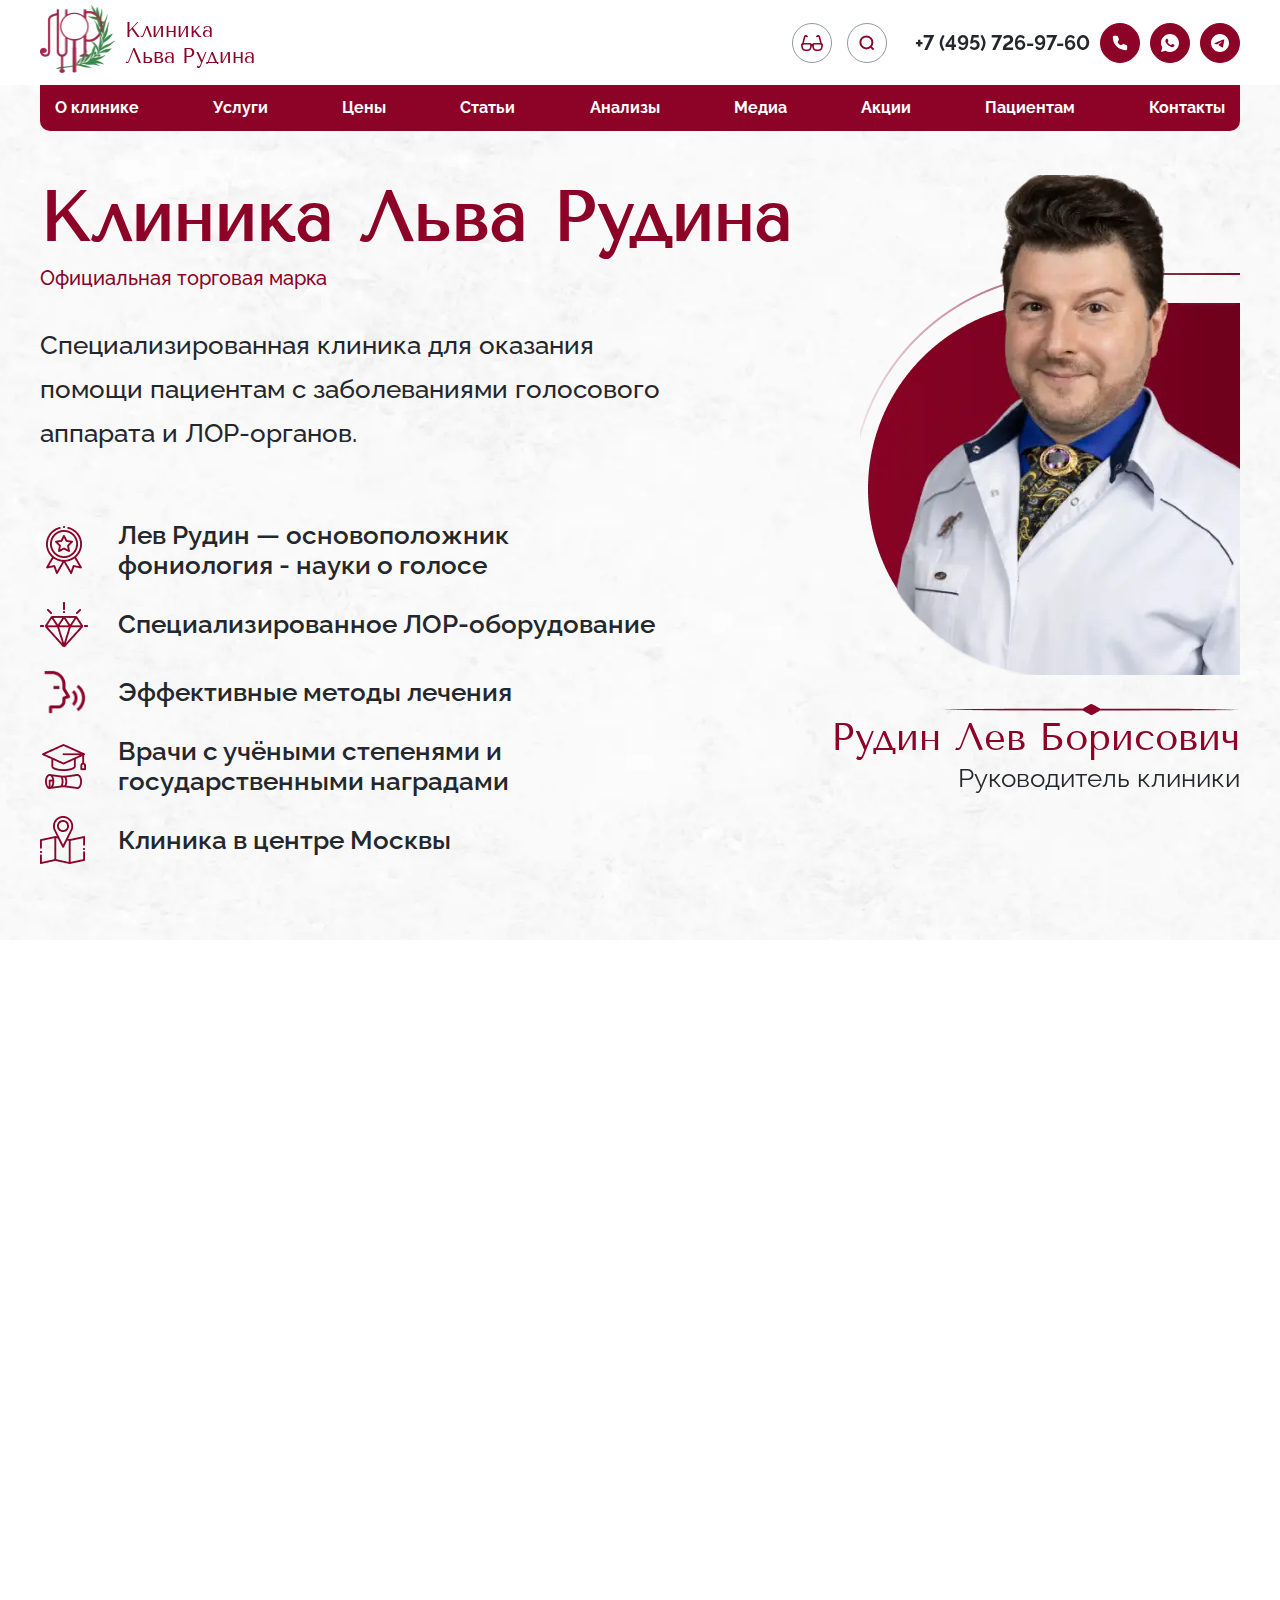
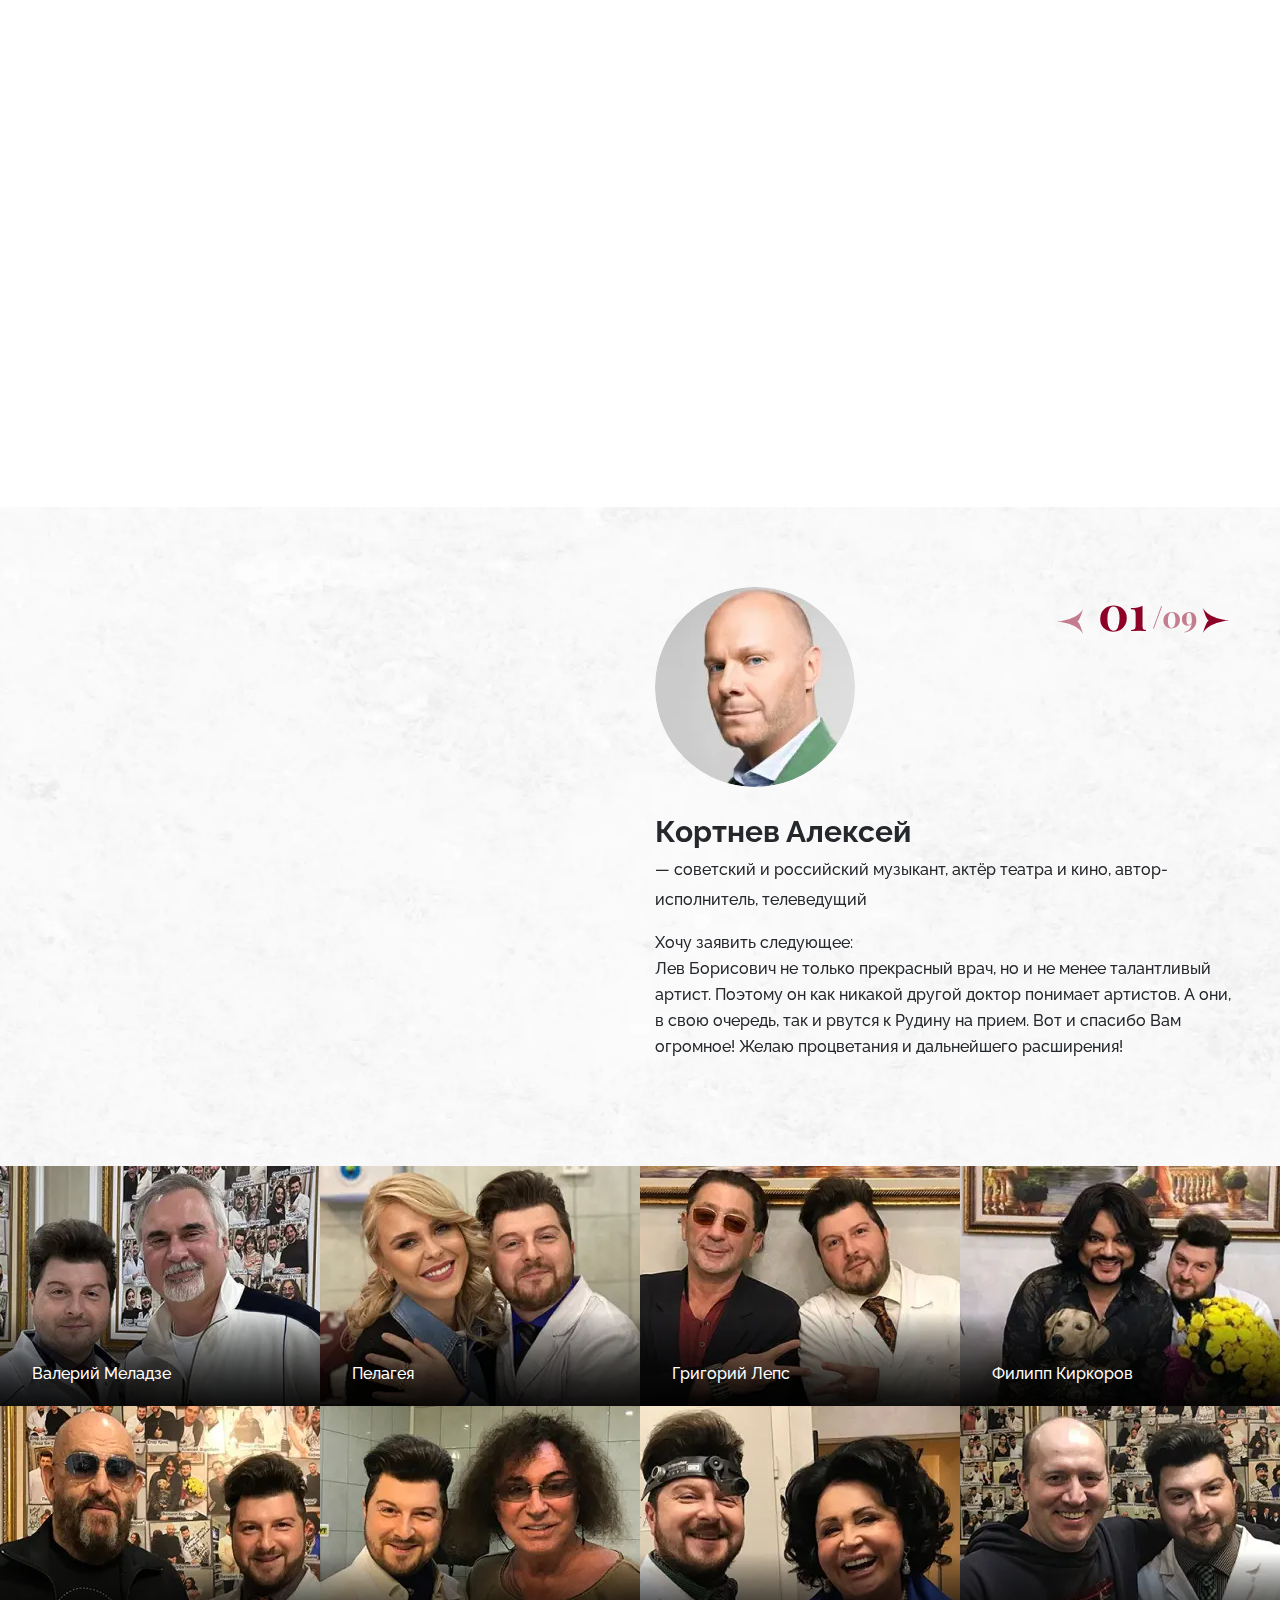
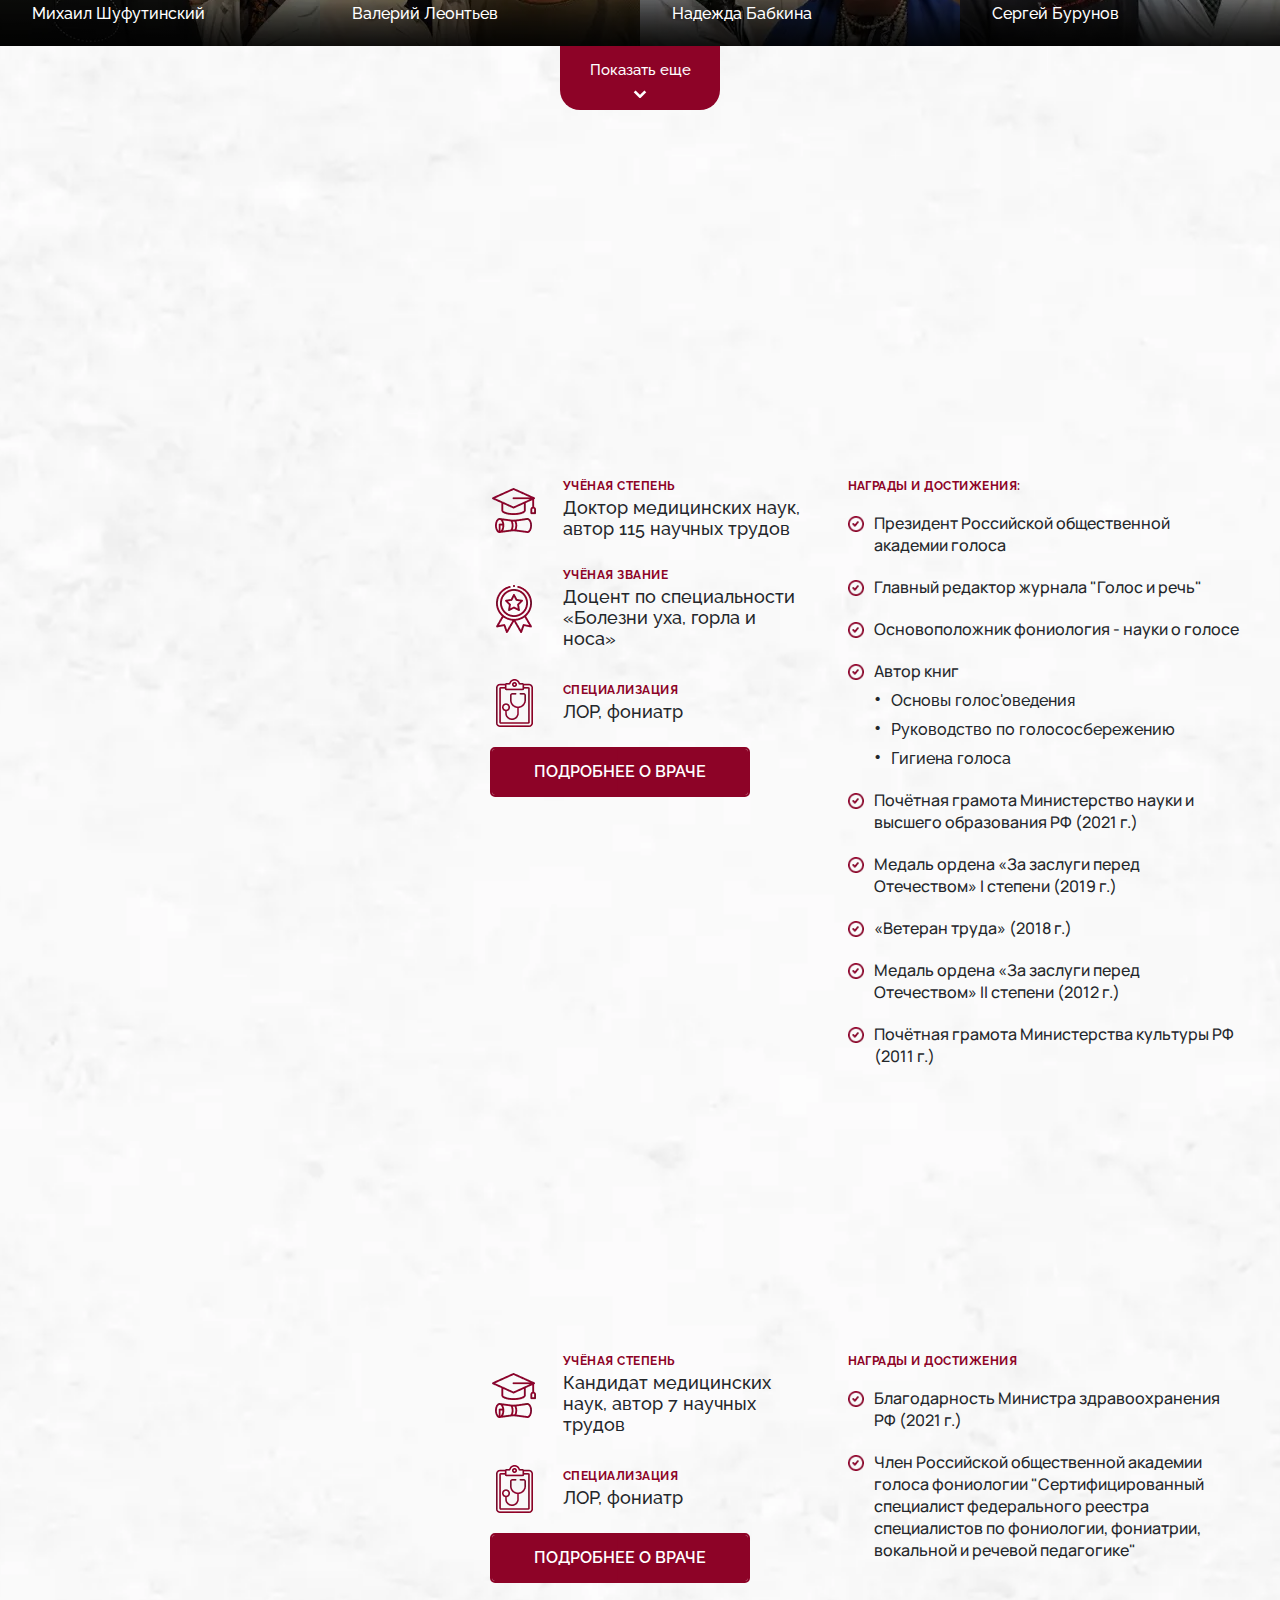
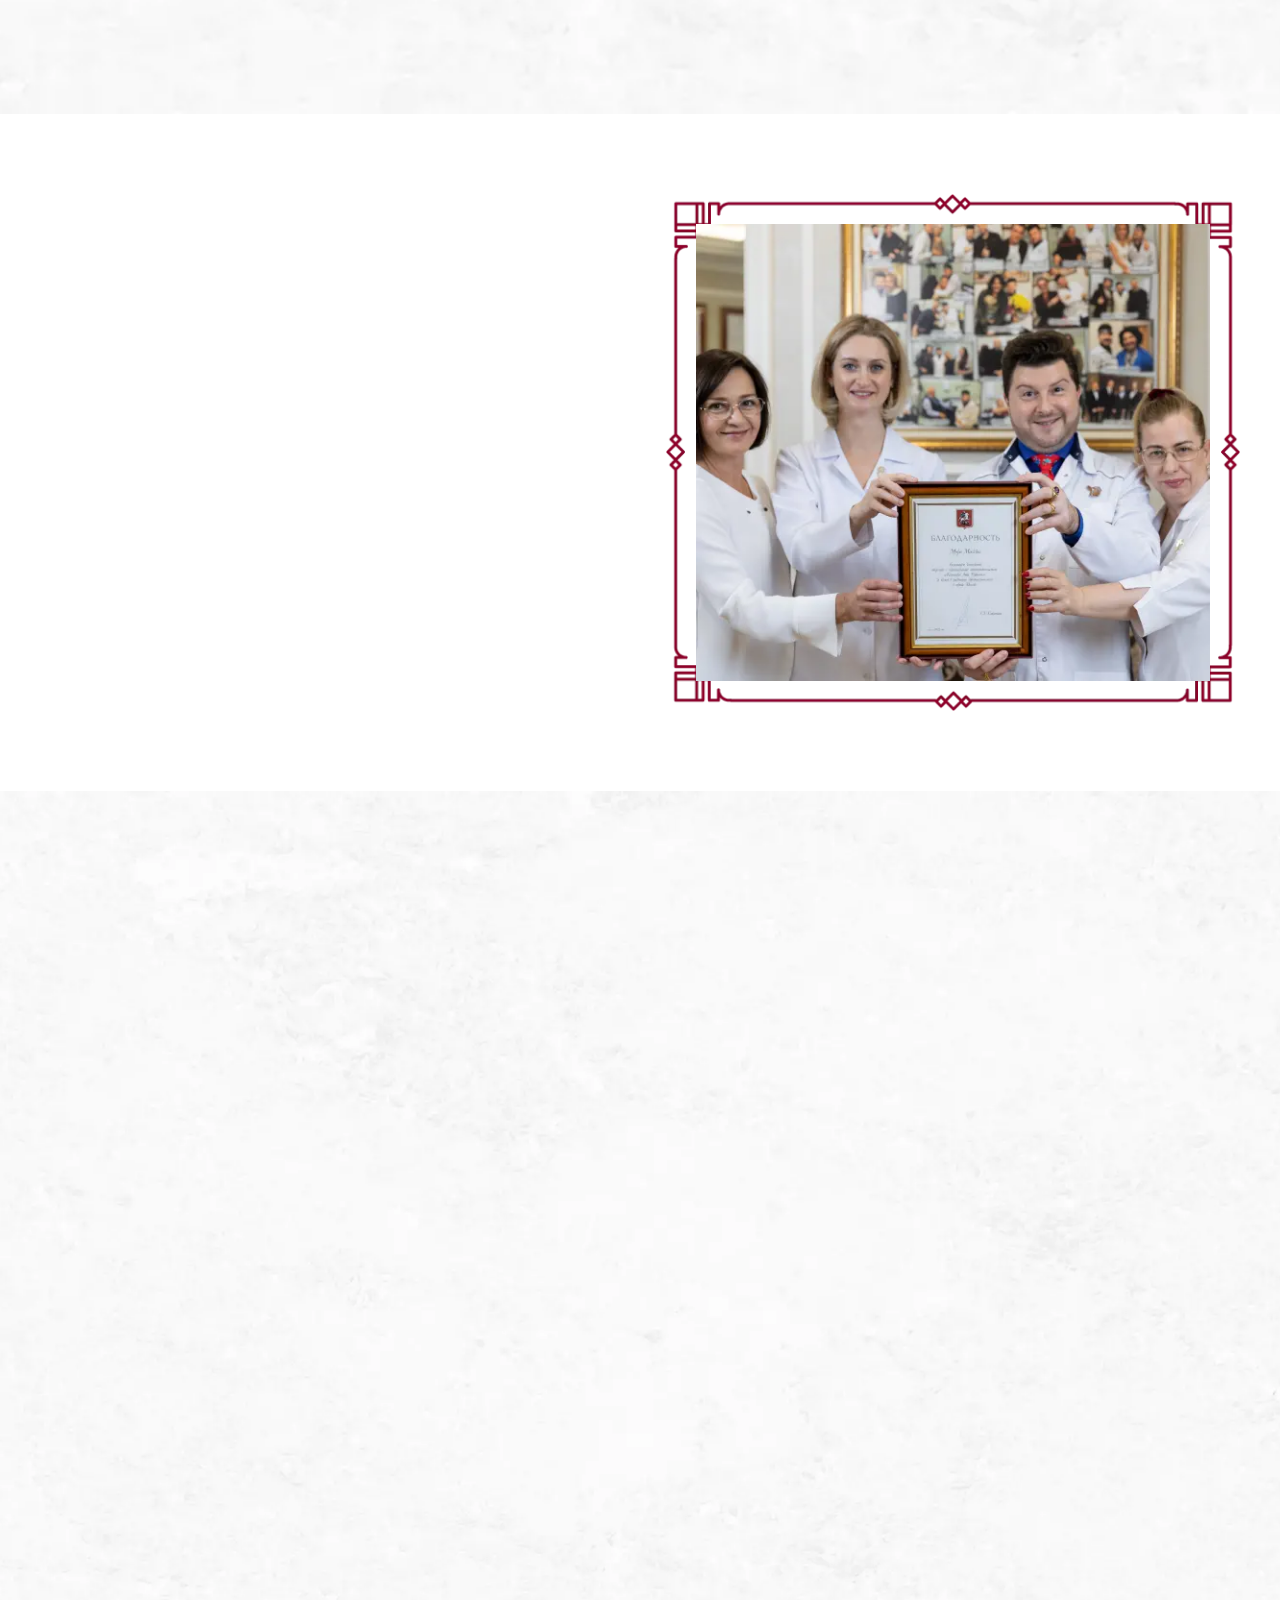
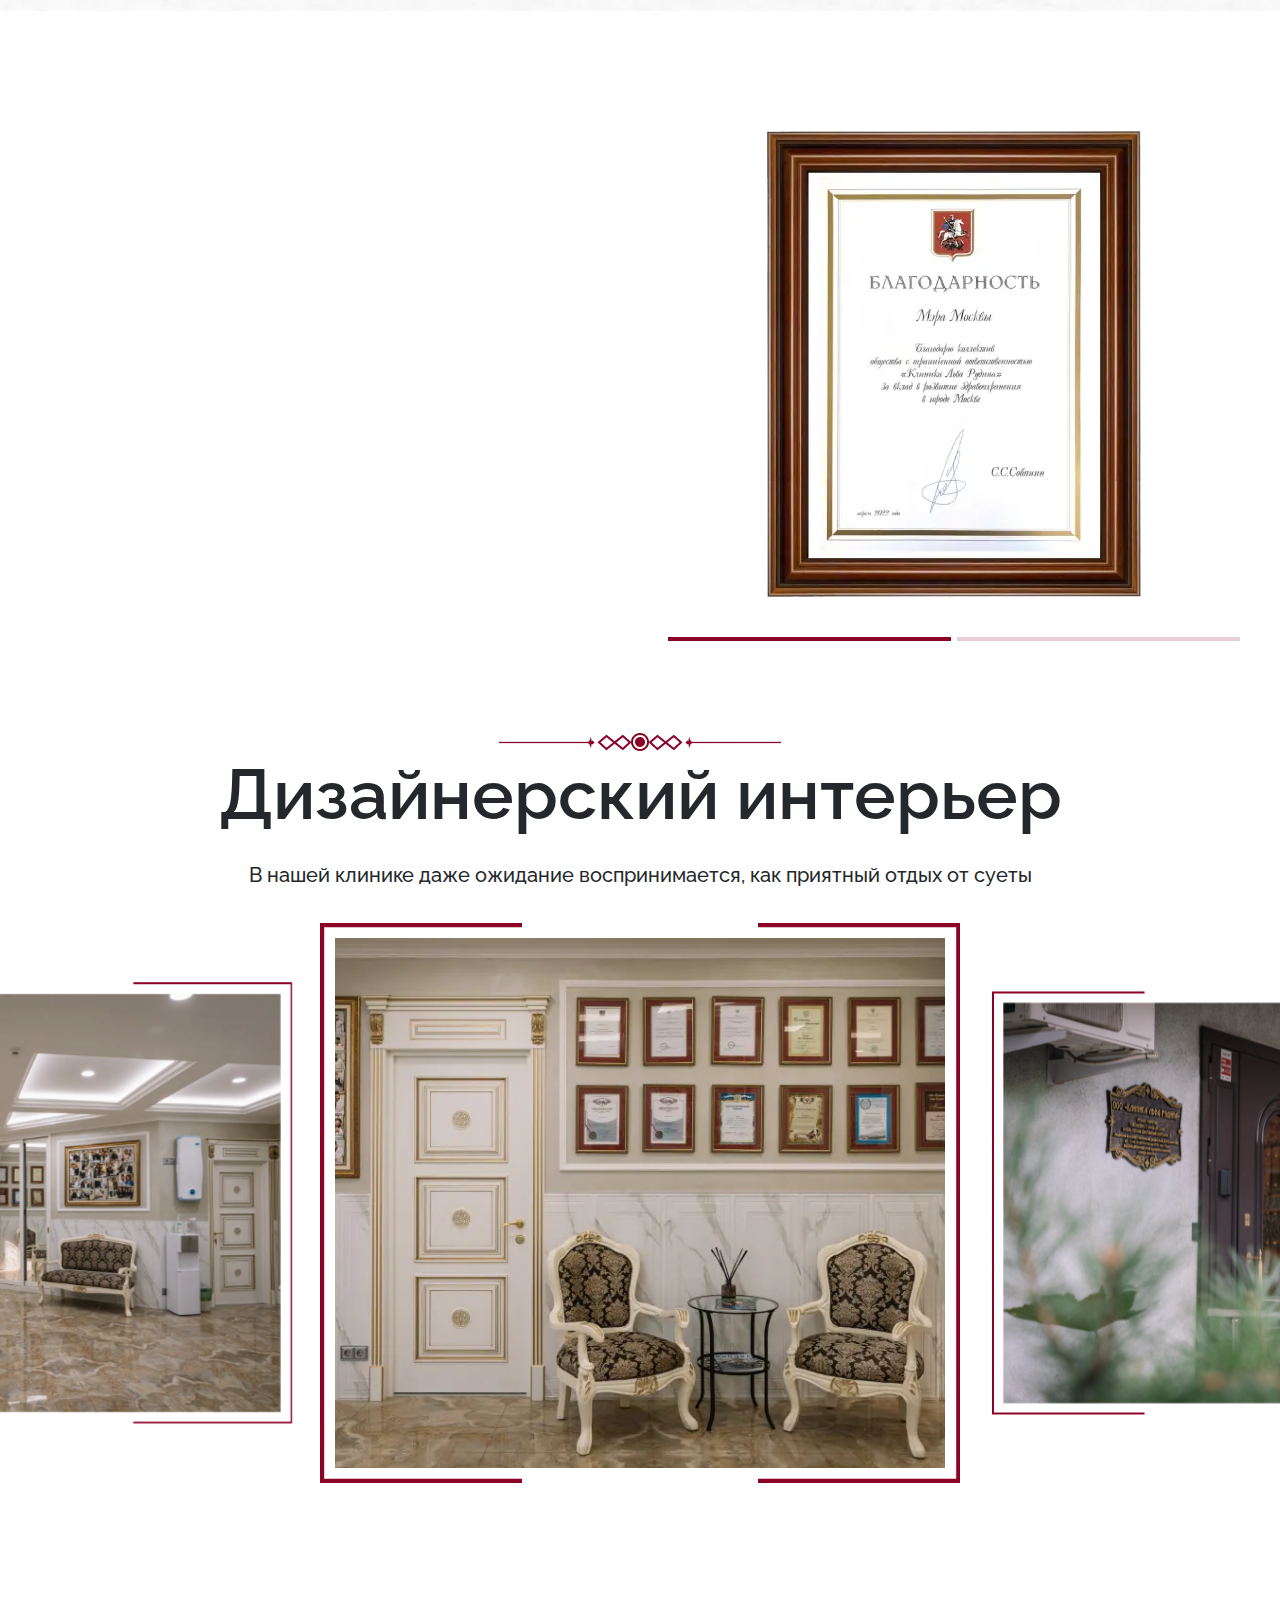
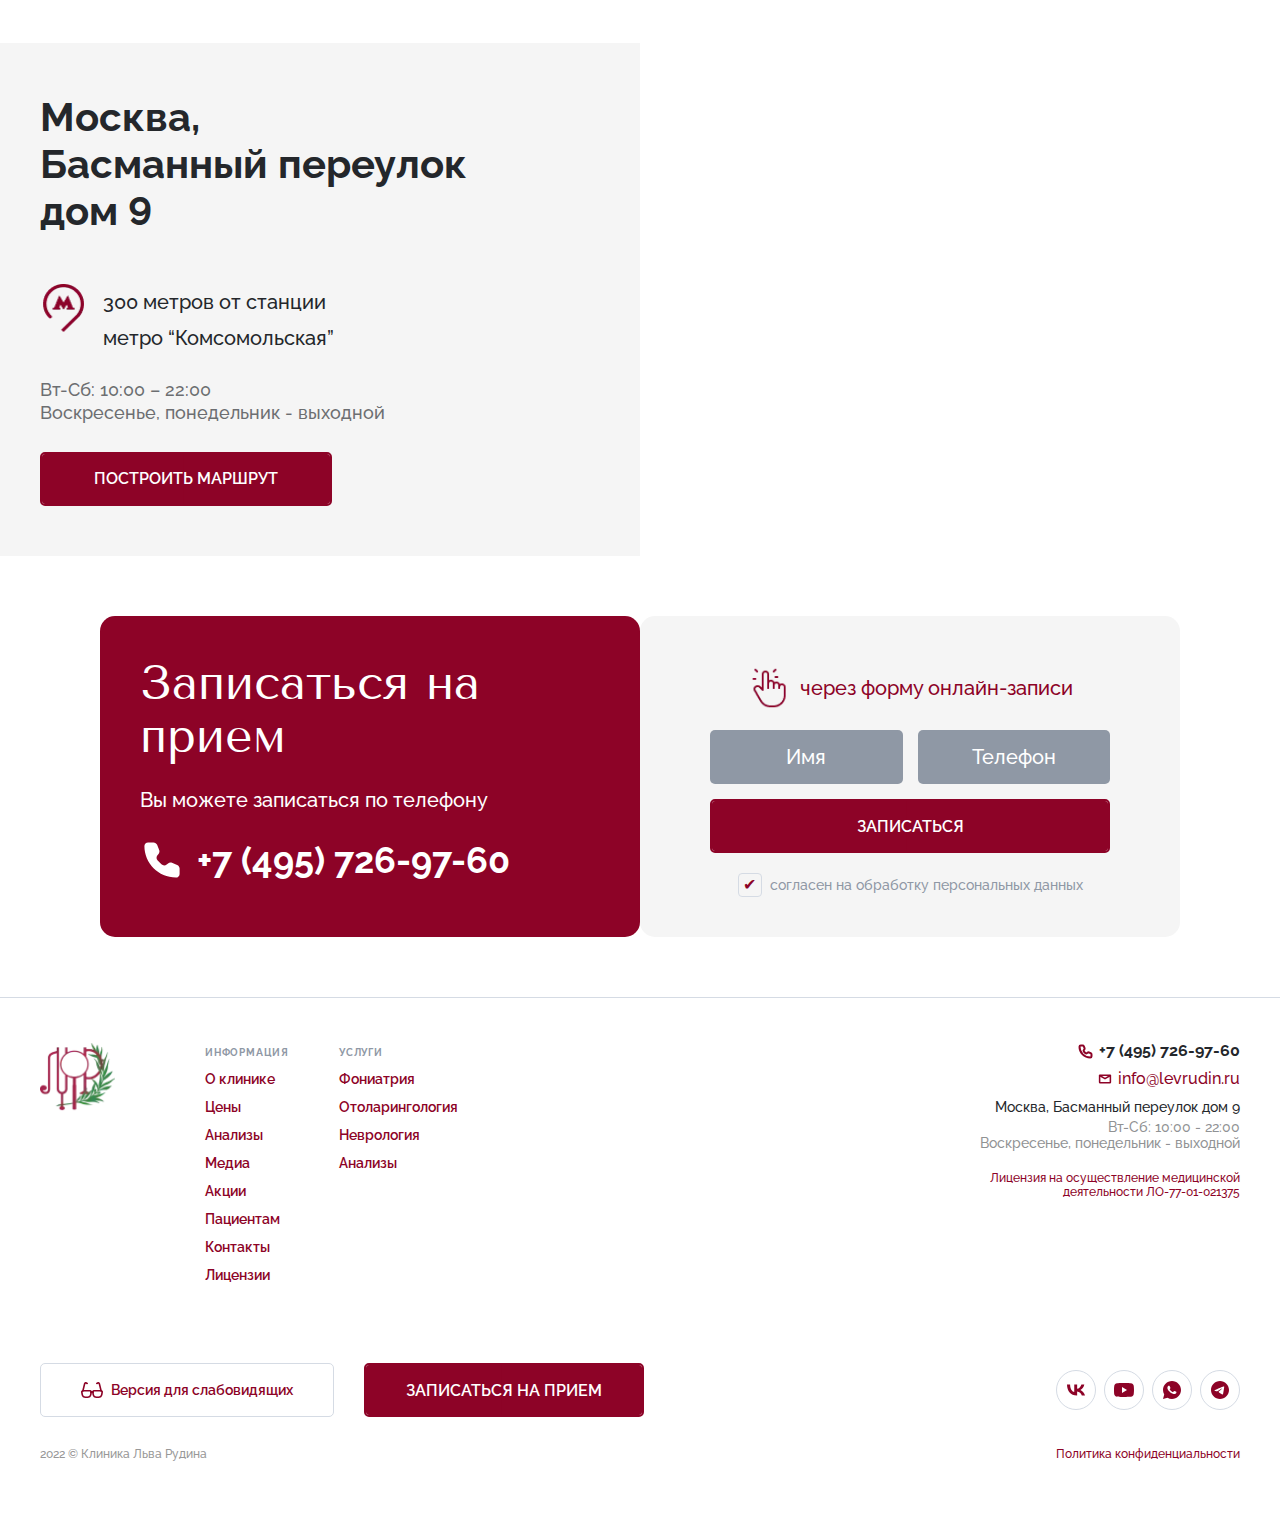
==== commit ec61425b: "9" ====
--- a/index.html
+++ b/index.html
@@ -6,8 +6,9 @@
 	<meta name="format-detection" content="telephone=no">
 	<meta name="viewport" content="width=device-width, initial-scale=1.0">
 	<link rel="shortcut icon" href="img/favicon/Gulp.svg">
-	<link rel="stylesheet" href="https://cdn.jsdelivr.net/npm/swiper@10/swiper-bundle.min.css?_v=20231011212714" />
-	<link rel="stylesheet" href="css/style.min.css?_v=20231011212714">
+	<link rel="stylesheet" href="https://cdn.jsdelivr.net/npm/swiper@10/swiper-bundle.min.css?_v=20231214183121" />
+	<link href="https://unpkg.com/aos@2.3.1/dist/aos.css?_v=20231214183121" rel="stylesheet">
+	<link rel="stylesheet" href="css/style.min.css?_v=20231214183121">
 </head>
 
 <body>
@@ -36,12 +37,12 @@
 			</nav>
 
 			<div class="header__content">
-				<a href="index.html" class="header__logo">
+				<a href="index.html" class="header__logo" data-aos="fade-down">
 					<img src="img/logo.webp" alt="logo">
 					<span class="header__logo-text">Клиника<br> Льва Рудина</span>
 				</a>
 				<div class="header__content-controls">
-					<button class="header__visuallyImpaired header-controls-btn">
+					<button class="header__visuallyImpaired header-controls-btn" data-aos="zoom-in" data-aos-delay="100">
 						<svg class='icon'>
 							<use xlink:href='img/svg/sprite.svg#glasses'></use>
 						</svg>
@@ -56,21 +57,22 @@
 					</form>
 				</div>
 
-				<a href="tel:74957269760" class="header__tel">+7 (495) 726-97-60</a>
+				<a href="tel:74957269760" class="header__tel" data-aos="fade-down" data-aos-delay="200">+7 (495) 726-97-60</a>
 
 				<div class="header__messengers" data-da=".header__nav,767.98,first">
-					<button class="header__messengers_link modal-btn-active">
+					<button class="header__messengers_link modal-btn-active" data-aos="zoom-in" data-aos-delay="300">
 						<svg class='icon'>
 							<use xlink:href='img/svg/sprite.svg#tel'></use>
 						</svg>
 					</button>
-					<a href="" class="header__messengers_link">
+					<a href="https://wa.me/74957269760" class="header__messengers_link" data-aos="zoom-in" data-aos-delay="350"
+						target="_blank">
 						<svg xmlns="http://www.w3.org/2000/svg" viewBox="0 0 18 18" class="icon">
 							<path
 								d="M9.00001 0C13.9707 0 18 4.0293 18 8.99999C18 13.9707 13.9707 18 9.00001 18C7.40951 18.0026 5.847 17.5816 4.47301 16.7805L0.00361266 18L1.22041 13.5288C0.418596 12.1544 -0.00264454 10.5912 1.24922e-05 8.99999C1.24922e-05 4.0293 4.02931 0 9.00001 0ZM5.93281 4.77L5.75281 4.7772C5.63628 4.78429 5.52239 4.81491 5.41801 4.8672C5.32038 4.92248 5.23126 4.9916 5.15341 5.0724C5.04541 5.1741 4.98421 5.2623 4.91851 5.3478C4.58562 5.78061 4.40638 6.31198 4.40911 6.858C4.41091 7.299 4.52611 7.72829 4.70611 8.12969C5.07421 8.94149 5.67991 9.80099 6.47911 10.5975C6.67171 10.7892 6.86071 10.9818 7.06411 11.1609C8.05716 12.0352 9.24053 12.6657 10.5201 13.0023L11.0313 13.0806C11.1978 13.0896 11.3643 13.077 11.5317 13.0689C11.7938 13.0554 12.0498 12.9844 12.2814 12.861C12.3993 12.8003 12.5143 12.7342 12.6261 12.663C12.6261 12.663 12.6648 12.6378 12.7386 12.582C12.8601 12.492 12.9348 12.4281 13.0356 12.3228C13.1103 12.2454 13.1751 12.1545 13.2246 12.051C13.2948 11.9043 13.365 11.6244 13.3938 11.3913C13.4154 11.2131 13.4091 11.1159 13.4064 11.0556C13.4028 10.9593 13.3227 10.8594 13.2354 10.8171L12.7116 10.5822C12.7116 10.5822 11.9286 10.2411 11.4498 10.0233C11.3997 10.0014 11.346 9.98891 11.2914 9.98639C11.2298 9.98007 11.1676 9.987 11.1089 10.0067C11.0503 10.0264 10.9965 10.0585 10.9512 10.1007C10.9467 10.0989 10.8864 10.1502 10.2357 10.9386C10.1984 10.9888 10.1469 11.0267 10.0879 11.0475C10.0289 11.0684 9.96509 11.0712 9.90451 11.0556C9.84588 11.0399 9.78843 11.02 9.7326 10.9962C9.62101 10.9494 9.58231 10.9314 9.50581 10.899C8.98927 10.6736 8.51103 10.369 8.08831 9.99629C7.97491 9.89729 7.86961 9.78929 7.76161 9.68489C7.40754 9.3458 7.09896 8.9622 6.84361 8.54369L6.79051 8.45819C6.75237 8.40074 6.72153 8.33877 6.69871 8.27369C6.66451 8.14139 6.75361 8.03519 6.75361 8.03519C6.75361 8.03519 6.97231 7.79579 7.07401 7.66619C7.17301 7.54019 7.25671 7.4178 7.31071 7.3305C7.41691 7.1595 7.45021 6.984 7.39441 6.8481C7.14241 6.2325 6.88141 5.6196 6.61321 5.0112C6.56011 4.8906 6.40261 4.8042 6.25951 4.7871C6.21091 4.7817 6.16231 4.7763 6.11371 4.7727C5.99284 4.76669 5.87173 4.76789 5.75101 4.7763L5.93191 4.7691L5.93281 4.77Z" />
 						</svg>
 					</a>
-					<a href="" class="header__messengers_link">
+					<a href="" class="header__messengers_link" data-aos="zoom-in" data-aos-delay="400" target="_blank">
 						<svg xmlns="http://www.w3.org/2000/svg" viewBox="0 0 18 18" class="icon">
 							<path
 								d="M9 0C4.032 0 0 4.032 0 9C0 13.968 4.032 18 9 18C13.968 18 18 13.968 18 9C18 4.032 13.968 0 9 0ZM13.176 6.12C13.041 7.542 12.456 10.998 12.159 12.591C12.033 13.266 11.781 13.491 11.547 13.518C11.025 13.563 10.629 13.176 10.125 12.843C9.333 12.321 8.883 11.997 8.118 11.493C7.227 10.908 7.803 10.584 8.316 10.062C8.451 9.927 10.755 7.83 10.8 7.641C10.8063 7.61237 10.8054 7.58265 10.7976 7.55442C10.7897 7.52619 10.7751 7.5003 10.755 7.479C10.701 7.434 10.629 7.452 10.566 7.461C10.485 7.479 9.225 8.316 6.768 9.972C6.408 10.215 6.084 10.341 5.796 10.332C5.472 10.323 4.86 10.152 4.401 9.999C3.834 9.819 3.393 9.72 3.429 9.405C3.447 9.243 3.672 9.081 4.095 8.91C6.723 7.767 8.469 7.011 9.342 6.651C11.844 5.607 12.357 5.427 12.699 5.427C12.771 5.427 12.942 5.445 13.05 5.535C13.14 5.607 13.167 5.706 13.176 5.778C13.167 5.832 13.185 5.994 13.176 6.12Z" />
@@ -81,22 +83,27 @@
 		</div>
 	</div>
 </header>
-		<main class="page">
+		<main class="main">
 			<section class="intro section section-bg">
 				<div class="intro__container _container">
 					<div class="intro__body">
 						<div class="intro__content">
-							<h1 class="intro__title h1">Клиника Льва Рудина</h1>
+							<h1 class="intro__title h1" data-aos="fade-right">Клиника Льва Рудина</h1>
+							<span class="intro__subspan">Официальная торговая марка</span>
 							<p class="intro__subtitle">Специализированная клиника для оказания помощи пациентам с заболеваниями
 								голосового аппарата и ЛОР-органов.</p>
 							<ul class="intro__list">
+								<li class="intro__item">
+									<img src="img/icons/intro-list-2.webp" alt="icon">
+									<span>Лев Рудин — основоположник фониология - науки о голосе</span>
+								</li>
 								<li class="intro__item">
 									<img src="img/icons/intro-list-1.webp" alt="icon">
 									<span>Специализированное ЛОР-оборудование</span>
 								</li>
 								<li class="intro__item">
-									<img src="img/icons/intro-list-2.webp" alt="icon">
-									<span>Авторские методики лечения</span>
+									<img src="img/icons/icon-9.webp" alt="icon">
+									<span>Эффективные методы лечения</span>
 								</li>
 								<li class="intro__item">
 									<img src="img/icons/intro-list-3.webp" alt="icon">
@@ -114,12 +121,13 @@
 								<img src="img/rudin_new.webp" alt="Рудин">
 							</div>
 							<div class="intro__right_block">
-								<h2 class="intro__right_title">
+								<h2 class="intro__right_title" data-aos="fade-left" data-aos-delay="200">
 									Рудин Лев Борисович
 									<img src="img/icons/intro-decor.webp" alt="intro-decor">
 								</h2>
-								<span class="intro__right_post">Руководитель клиники</span>
-								<a href="" class="intro__right_link button hover">Подробнее о враче</a>
+								<span class="intro__right_post" data-aos="fade-left" data-aos-delay="300">Руководитель клиники</span>
+								<a href="" class="intro__right_link button hover" data-aos="fade-left" data-aos-delay="400">Подробнее о
+									враче</a>
 							</div>
 						</div>
 					</div>
@@ -129,49 +137,50 @@
 			<section class="services section">
 				<div class="services__container _container">
 					<div class="services__body">
-						<h2 class="services__title h2">
+						<h2 class="services__title h2" data-aos="zoom-in-down">
 							<img src="img/icons/title-decor.webp" alt="title-decor">
 							Направления и услуги
 						</h2>
 						<div class="services__swiper">
 							<div class="services__content">
-								<div class="services__block">
+								<div class="services__block" data-aos="flip-left" data-aos-delay="100">
 									<h4 class="services__block_title">Обследование и лечение гортани и голоса</h4>
 									<p class="services__block_text">Установим причины нарушений в работе голосового аппарата и назначим
 										эффективные методы их устранения
-										и профилактики.</p>
+										и профилактики</p>
 									<button class="services__block_button button hover">Перейти</button>
 								</div>
-								<div class="services__block">
+								<div class="services__block" data-aos="flip-left" data-aos-delay="150">
 									<h4 class="services__block_title">Обследование и лечение горла</h4>
-									<p class="services__block_text">Для лечения пациентов используются новейшие высокоэффективные
-										препараты
-										в составе строго индивидуальных схем и запатентованных методик. </p>
+									<p class="services__block_text">Используем новейшие высокоэффективные препараты в составе строго
+										индивидуальных схем и запатентованных методик</p>
 									<button class="services__block_button button hover">Перейти</button>
 								</div>
-								<div class="services__block">
+								<div class="services__block" data-aos="flip-left" data-aos-delay="200">
 									<h4 class="services__block_title">Обследование и лечение носа</h4>
-									<p class="services__block_text">Проводим диагностику ЛОР заболеваний в самые короткие сроки.
-										(эндоскопия, эндоларингоскопия, эндоларингостробоскопия, аудиометрия, тимпанометрия). </p>
+									<p class="services__block_text">Диагностируем ЛОР-заболевания в самые короткие сроки. (эндоскопия,
+										эндоларингоскопия, эндоларингостробоскопия, аудиометрия, тимпанометрия)</p>
 									<button class="services__block_button button hover">Перейти</button>
 								</div>
-								<div class="services__block">
+								<div class="services__block" data-aos="flip-left" data-aos-delay="250">
 									<h4 class="services__block_title">Обследование и лечение уха</h4>
-									<p class="services__block_text">Ухо ― невероятно чувствительный орган, а потому любые проблемы со
-										слухом, боли и прочие неприятные ощущения требуют консультации у специалиста.</p>
+									<p class="services__block_text">Эксперты в области заболеваний уха — невероятно чувствительного
+										орагана,
+										а потому любые проблемы со слухом, боли и прочие неприятные ощущения требуют консультации у
+										специалиста</p>
 									<button class="services__block_button button hover">Перейти</button>
 								</div>
-								<div class="services__block">
+								<div class="services__block" data-aos="flip-left" data-aos-delay="300">
 									<h4 class="services__block_title">Комплексная неврология</h4>
-									<p class="services__block_text">Врач-невролог занимается заболеваниями центральной и периферической
-										нервной системы. Высокая компетентность наших специалистов - гарантия правильного диагноза.</p>
+									<p class="services__block_text">Занимается заболеваниями центральной и периферической нервной системы.
+										Высокая компетентность наших специалистов - гарантия правильного диагноза</p>
 									<button class="services__block_button button hover">Перейти</button>
 								</div>
-								<div class="services__block">
+								<div class="services__block" data-aos="flip-left" data-aos-delay="350">
 									<h4 class="services__block_title">Акустическая лаборатория</h4>
-									<p class="services__block_text">Компьютерные акустические программы позволяют устанавливать
+									<p class="services__block_text">С помощью компьютерных акустических программ устанавливаем
 										индивидуальный спектральный портрет голоса, малейший изменения в голосе, не досягаемые нашему слуху,
-										проводить различные тесты и исследования. </p>
+										проводим различные тесты и исследования</p>
 									<button class="services__block_button button hover">Перейти</button>
 								</div>
 							</div>
@@ -187,11 +196,12 @@
 				<div class="trust__container _container">
 					<div class="trust__body">
 						<div class="trust__content">
-							<h2 class="trust__title h2">
+							<h2 class="trust__title h2" data-aos="fade-right">
 								<img src="img/icons/title-decor.webp" alt="title-decor">
 								Вы можете нам доверять
 							</h2>
-							<p class="trust__text">Под нашим наблюдением находятся звезды оперы, эстрады, театра и кино, известные
+							<p class="trust__text" data-aos="fade-right" data-aos-delay="100">Под нашим наблюдением находятся звезды
+								оперы, эстрады, театра и кино, известные
 								предприниматели, телеведущие, ученые, педагоги и многие другие прекрасные люди.</p>
 						</div>
 						<div class="trust__swiper swiper">
@@ -211,35 +221,113 @@
 								</div>
 								<div class="trust__swiper_slide swiper-slide">
 									<div class="trust__swiper_wpImg">
-										<img src="img/trust-slide-1.webp" alt="trust-slide">
+										<img src="img/trust-slide-2.webp" alt="trust-slide">
 									</div>
 									<div class="trust__swiper_name" data-swiper-parallax-x="-100" data-swiper-parallax-duration="600">
-										Кортнев Алексей</div>
+										Резник Илья</div>
 									<div class="trust__swiper_description" data-swiper-parallax-x="-200"
-										data-swiper-parallax-duration="600"> — советский и российский музыкант,
-										актёр театра и кино,
-										автор-исполнитель, телеведущий </div>
+										data-swiper-parallax-duration="600"> — советский и российский поэт-песенник, народный артист России
+									</div>
 									<div class="trust__swiper_feedback" data-swiper-parallax-x="-300" data-swiper-parallax-duration="600">
-										Хочу заявить следующее:<br>
-										Лев Борисович не только прекрасный врач, но и не менее талантливый артист. Поэтому он как никакой
-										другой доктор понимает артистов. А они, в свою очередь, так и рвутся к Рудину на прием. Вот и
-										спасибо Вам огромное! Желаю процветания и дальнейшего расширения! </div>
+										Властитель Неба-авиатор,<br>
+										Артиллерист-собрат орудий,<br>
+										А мой спаситель-фониатр,<br>
+										Хранитель голоса ЛЕВ РУДИН<br>
+										Искренне Ваш Илья Резник<br>
+									</div>
 								</div>
 								<div class="trust__swiper_slide swiper-slide">
 									<div class="trust__swiper_wpImg">
-										<img src="img/trust-slide-1.webp" alt="trust-slide">
+										<img src="img/trust-slide-3.webp" alt="trust-slide">
 									</div>
 									<div class="trust__swiper_name" data-swiper-parallax-x="-100" data-swiper-parallax-duration="600">
-										Кортнев Алексей</div>
+										Пелагея</div>
 									<div class="trust__swiper_description" data-swiper-parallax-x="-200"
-										data-swiper-parallax-duration="600"> — советский и российский музыкант,
-										актёр театра и кино,
-										автор-исполнитель, телеведущий </div>
+										data-swiper-parallax-duration="600"> — эстрадная певица</div>
 									<div class="trust__swiper_feedback" data-swiper-parallax-x="-300" data-swiper-parallax-duration="600">
-										Хочу заявить следующее:<br>
-										Лев Борисович не только прекрасный врач, но и не менее талантливый артист. Поэтому он как никакой
-										другой доктор понимает артистов. А они, в свою очередь, так и рвутся к Рудину на прием. Вот и
-										спасибо Вам огромное! Желаю процветания и дальнейшего расширения! </div>
+										Самый прекрасный доктор на свете Лев Борисович!!! Только ему можно смело доверять самое дорогое, что
+										у меня есть, – ГОЛОС!<br>
+										Спасибо, Что всегда меня выручаешь!</div>
+								</div>
+								<div class="trust__swiper_slide swiper-slide">
+									<div class="trust__swiper_wpImg">
+										<img src="img/trust-slide-4.webp" alt="trust-slide">
+									</div>
+									<div class="trust__swiper_name" data-swiper-parallax-x="-100" data-swiper-parallax-duration="600">
+										Алексей Воробьев</div>
+									<div class="trust__swiper_description" data-swiper-parallax-x="-200"
+										data-swiper-parallax-duration="600">— российский музыкант, актёр, режиссёр</div>
+									<div class="trust__swiper_feedback" data-swiper-parallax-x="-300" data-swiper-parallax-duration="600">
+										Благодарен судьбе за то, что она свела меня с этим профессиональным врачом.</div>
+								</div>
+								<div class="trust__swiper_slide swiper-slide">
+									<div class="trust__swiper_wpImg">
+										<img src="img/trust-slide-5.webp" alt="trust-slide">
+									</div>
+									<div class="trust__swiper_name" data-swiper-parallax-x="-100" data-swiper-parallax-duration="600">
+										Юлия Пересильд</div>
+									<div class="trust__swiper_description" data-swiper-parallax-x="-200"
+										data-swiper-parallax-duration="600"> — российская актриса театра и кино</div>
+									<div class="trust__swiper_feedback" data-swiper-parallax-x="-300" data-swiper-parallax-duration="600">
+										Лев Борисович! Куда без Вас вообще непонятно… Бежим к Вам как только что-то случается. Спасибо, что
+										всегда помогаете. Нежно встречаете! Процветания Вам и Вашей Клинике, ибо Дело делаете
+										“необходимейшее”, иначе “птички” перестанут петь.</div>
+								</div>
+								<div class="trust__swiper_slide swiper-slide">
+									<div class="trust__swiper_wpImg">
+										<img src="img/trust-slide-6.webp" alt="trust-slide">
+									</div>
+									<div class="trust__swiper_name" data-swiper-parallax-x="-100" data-swiper-parallax-duration="600">
+										Serebro</div>
+									<div class="trust__swiper_description" data-swiper-parallax-x="-200"
+										data-swiper-parallax-duration="600"> — российская женская поп-группа</div>
+									<div class="trust__swiper_feedback" data-swiper-parallax-x="-300" data-swiper-parallax-duration="600">
+										Спасибо Вам огромное за Вашу неоценимую помощь! Вы профессионал с Большой буквы, всегда рядом, и Вы
+										всегда в отличном настроении… Вы наш доктор Айболит!</div>
+								</div>
+								<div class="trust__swiper_slide swiper-slide">
+									<div class="trust__swiper_wpImg">
+										<img src="img/trust-slide-7.webp" alt="trust-slide">
+									</div>
+									<div class="trust__swiper_name" data-swiper-parallax-x="-100" data-swiper-parallax-duration="600">
+										Ренат Ибрагимов</div>
+									<div class="trust__swiper_description" data-swiper-parallax-x="-200"
+										data-swiper-parallax-duration="600"> — советский и российский эстрадный певец, актёр, композитор,
+										продюсер, кинорежиссёр</div>
+									<div class="trust__swiper_feedback" data-swiper-parallax-x="-300" data-swiper-parallax-duration="600">
+										Огромное спасибо всему персоналу «Клиники Льва Рудина»! Ну и конечно нашему «кузнецу голосов» Льву
+										Борисовичу Рудину и нашей «фее голосов» Ольге Витальевне Казариной!</div>
+								</div>
+								<div class="trust__swiper_slide swiper-slide">
+									<div class="trust__swiper_wpImg">
+										<img src="img/trust-slide-8.webp" alt="trust-slide">
+									</div>
+									<div class="trust__swiper_name" data-swiper-parallax-x="-100" data-swiper-parallax-duration="600">
+										Пенкин Сергей</div>
+									<div class="trust__swiper_description" data-swiper-parallax-x="-200"
+										data-swiper-parallax-duration="600"> — советский и российский певец, композитор и актёр</div>
+									<div class="trust__swiper_feedback" data-swiper-parallax-x="-300" data-swiper-parallax-duration="600">
+										Уважаемый Лев Борисович и Весь Ваш коллектив!<br>
+										Хочу пожаловаться на Вас, что редко лечите, но метко. Желаю Вам и всему коллективу здоровья, счастья
+										и праздника в серых буднях и нам, чтобы Вы к нам на концерты, а не мы к Вам! Спасибо за
+										профессионализм! Люблю!
+									</div>
+								</div>
+								<div class="trust__swiper_slide swiper-slide">
+									<div class="trust__swiper_wpImg">
+										<img src="img/trust-slide-9.webp" alt="trust-slide">
+									</div>
+									<div class="trust__swiper_name" data-swiper-parallax-x="-100" data-swiper-parallax-duration="600">
+										Марина Девятова</div>
+									<div class="trust__swiper_description" data-swiper-parallax-x="-200"
+										data-swiper-parallax-duration="600"> — российская певица, исполнительница народных песен, лауреат
+										международных фестивалей и конкурсов</div>
+									<div class="trust__swiper_feedback" data-swiper-parallax-x="-300" data-swiper-parallax-duration="600">
+										Хочу сказать, что это не просто доктор – Лев Рудин ЧЕЛОВЕЧИЩЕ» Невероятный профессионал своего дела,
+										который любит всех живых существ (особенно человеческие связки). Зная нашу утончённую артистическую
+										психику в нужную минуту подбодрит, а когда надо приведёт в чувства. Люблю, целую, удачи и всех благ!
+										Ваша Марина Девятова
+									</div>
 								</div>
 							</div>
 							<div class="trust__swiper_navigation">
@@ -267,7 +355,7 @@
 				<div class="gallery__container _container">
 					<div class="gallery__body">
 						<div class="gallery__content">
-							<a class="gallery__tile" data-fslightbox="gallery" href="img/gallery-1.webp">
+							<a class="gallery__tile" href="img/gallery-1.webp">
 								<img src="img/gallery-1.webp" alt="gallery">
 								<span class="gallery__tile-name">Валерий Меладзе</span>
 								<div class="gallery__tile-zoom">
@@ -276,7 +364,7 @@
 									</svg>
 								</div>
 							</a>
-							<a class="gallery__tile" data-fslightbox="gallery" href="img/gallery-2.webp">
+							<a class="gallery__tile" href="img/gallery-2.webp">
 								<img src="img/gallery-2.webp" alt="gallery">
 								<span class="gallery__tile-name">Пелагея</span>
 								<div class="gallery__tile-zoom">
@@ -285,7 +373,7 @@
 									</svg>
 								</div>
 							</a>
-							<a class="gallery__tile" data-fslightbox="gallery" href="img/gallery-3.webp">
+							<a class="gallery__tile" href="img/gallery-3.webp">
 								<img src="img/gallery-3.webp" alt="gallery">
 								<span class="gallery__tile-name">Григорий Лепс</span>
 								<div class="gallery__tile-zoom">
@@ -294,7 +382,7 @@
 									</svg>
 								</div>
 							</a>
-							<a class="gallery__tile" data-fslightbox="gallery" href="img/gallery-4.webp">
+							<a class="gallery__tile" href="img/gallery-4.webp">
 								<img src="img/gallery-4.webp" alt="gallery">
 								<span class="gallery__tile-name">Филипп Киркоров</span>
 								<div class="gallery__tile-zoom">
@@ -303,7 +391,7 @@
 									</svg>
 								</div>
 							</a>
-							<a class="gallery__tile" data-fslightbox="gallery" href="img/gallery-5.webp">
+							<a class="gallery__tile" href="img/gallery-5.webp">
 								<img src="img/gallery-5.webp" alt="gallery">
 								<span class="gallery__tile-name">Михаил Шуфутинский</span>
 								<div class="gallery__tile-zoom">
@@ -312,7 +400,7 @@
 									</svg>
 								</div>
 							</a>
-							<a class="gallery__tile" data-fslightbox="gallery" href="img/gallery-6.webp">
+							<a class="gallery__tile" href="img/gallery-6.webp">
 								<img src="img/gallery-6.webp" alt="gallery">
 								<span class="gallery__tile-name">Валерий Леонтьев</span>
 								<div class="gallery__tile-zoom">
@@ -321,7 +409,7 @@
 									</svg>
 								</div>
 							</a>
-							<a class="gallery__tile" data-fslightbox="gallery" href="img/gallery-7.webp">
+							<a class="gallery__tile" href="img/gallery-7.webp">
 								<img src="img/gallery-7.webp" alt="gallery">
 								<span class="gallery__tile-name">Надежда Бабкина</span>
 								<div class="gallery__tile-zoom">
@@ -330,25 +418,7 @@
 									</svg>
 								</div>
 							</a>
-							<a class="gallery__tile" data-fslightbox="gallery" href="img/gallery-8.webp">
-								<img src="img/gallery-8.webp" alt="gallery">
-								<span class="gallery__tile-name">Ренат Ибрагимов</span>
-								<div class="gallery__tile-zoom">
-									<svg class='icon'>
-										<use xlink:href='img/svg/sprite.svg#zoom'></use>
-									</svg>
-								</div>
-							</a>
-							<a class="gallery__tile" data-fslightbox="gallery" href="img/gallery-9.webp">
-								<img src="img/gallery-9.webp" alt="gallery">
-								<span class="gallery__tile-name">Юлия Паршута</span>
-								<div class="gallery__tile-zoom">
-									<svg class='icon'>
-										<use xlink:href='img/svg/sprite.svg#zoom'></use>
-									</svg>
-								</div>
-							</a>
-							<a class="gallery__tile" data-fslightbox="gallery" href="img/gallery-10.webp">
+							<a class="gallery__tile" href="img/gallery-10.webp">
 								<img src="img/gallery-10.webp" alt="gallery">
 								<span class="gallery__tile-name">Сергей Бурунов</span>
 								<div class="gallery__tile-zoom">
@@ -357,45 +427,72 @@
 									</svg>
 								</div>
 							</a>
-							<a class="gallery__tile" data-fslightbox="gallery" href="img/gallery-1.webp">
-								<img src="img/gallery-1.webp" alt="gallery">
-								<span class="gallery__tile-name">Валерий Меладзе</span>
-								<div class="gallery__tile-zoom">
-									<svg class='icon'>
-										<use xlink:href='img/svg/sprite.svg#zoom'></use>
-									</svg>
-								</div>
-							</a>
-							<a class="gallery__tile" data-fslightbox="gallery" href="img/gallery-2.webp">
-								<img src="img/gallery-2.webp" alt="gallery">
-								<span class="gallery__tile-name">Пелагея</span>
-								<div class="gallery__tile-zoom">
-									<svg class='icon'>
-										<use xlink:href='img/svg/sprite.svg#zoom'></use>
-									</svg>
-								</div>
-							</a>
-							<a class="gallery__tile" data-fslightbox="gallery" href="img/gallery-3.webp">
-								<img src="img/gallery-3.webp" alt="gallery">
-								<span class="gallery__tile-name">Григорий Лепс</span>
-								<div class="gallery__tile-zoom">
-									<svg class='icon'>
-										<use xlink:href='img/svg/sprite.svg#zoom'></use>
-									</svg>
-								</div>
-							</a>
-							<a class="gallery__tile" data-fslightbox="gallery" href="img/gallery-4.webp">
-								<img src="img/gallery-4.webp" alt="gallery">
-								<span class="gallery__tile-name">Филипп Киркоров</span>
-								<div class="gallery__tile-zoom">
-									<svg class='icon'>
-										<use xlink:href='img/svg/sprite.svg#zoom'></use>
-									</svg>
-								</div>
-							</a>
-							<a class="gallery__tile" data-fslightbox="gallery" href="img/gallery-5.webp">
-								<img src="img/gallery-5.webp" alt="gallery">
-								<span class="gallery__tile-name">Михаил Шуфутинский</span>
+							<a class="gallery__tile" href="img/gallery-11.webp">
+								<img src="img/gallery-11.webp" alt="gallery">
+								<span class="gallery__tile-name">Владимир Машков</span>
+								<div class="gallery__tile-zoom">
+									<svg class='icon'>
+										<use xlink:href='img/svg/sprite.svg#zoom'></use>
+									</svg>
+								</div>
+							</a>
+							<a class="gallery__tile" href="img/gallery-12.webp">
+								<img src="img/gallery-12.webp" alt="gallery">
+								<span class="gallery__tile-name">Игорь Николаев</span>
+								<div class="gallery__tile-zoom">
+									<svg class='icon'>
+										<use xlink:href='img/svg/sprite.svg#zoom'></use>
+									</svg>
+								</div>
+							</a>
+							<a class="gallery__tile" href="img/gallery-13.webp">
+								<img src="img/gallery-13.webp" alt="gallery">
+								<span class="gallery__tile-name">Нонна Гришаева</span>
+								<div class="gallery__tile-zoom">
+									<svg class='icon'>
+										<use xlink:href='img/svg/sprite.svg#zoom'></use>
+									</svg>
+								</div>
+							</a>
+							<a class="gallery__tile" href="img/gallery-16.webp">
+								<img src="img/gallery-16.webp" alt="gallery">
+								<span class="gallery__tile-name">Олег Меньшиков</span>
+								<div class="gallery__tile-zoom">
+									<svg class='icon'>
+										<use xlink:href='img/svg/sprite.svg#zoom'></use>
+									</svg>
+								</div>
+							</a>
+							<a class="gallery__tile" href="img/image-11-12-23-03-14.webp">
+								<img src="img/image-11-12-23-03-14.webp" alt="gallery">
+								<span class="gallery__tile-name">Олег Газманов</span>
+								<div class="gallery__tile-zoom">
+									<svg class='icon'>
+										<use xlink:href='img/svg/sprite.svg#zoom'></use>
+									</svg>
+								</div>
+							</a>
+							<a class="gallery__tile" href="img/image-11-12-23-03-14.webp">
+								<img src="img/image-11-12-23-03-14-1.webp" alt="gallery">
+								<span class="gallery__tile-name">Ильдар Абдразаков</span>
+								<div class="gallery__tile-zoom">
+									<svg class='icon'>
+										<use xlink:href='img/svg/sprite.svg#zoom'></use>
+									</svg>
+								</div>
+							</a>
+							<a class="gallery__tile" href="img/image-11-12-23-03-14-2.webp">
+								<img src="img/image-11-12-23-03-14-2.webp" alt="gallery">
+								<span class="gallery__tile-name">Владимир Кристовский</span>
+								<div class="gallery__tile-zoom">
+									<svg class='icon'>
+										<use xlink:href='img/svg/sprite.svg#zoom'></use>
+									</svg>
+								</div>
+							</a>
+							<a class="gallery__tile" href="img/image-11-12-23-03-14-3.webp">
+								<img src="img/image-11-12-23-03-14-3.webp" alt="gallery">
+								<span class="gallery__tile-name">Екатерина Стриженова</span>
 								<div class="gallery__tile-zoom">
 									<svg class='icon'>
 										<use xlink:href='img/svg/sprite.svg#zoom'></use>
@@ -417,14 +514,15 @@
 			<section class="specialists section section-bg padding-top-120">
 				<div class="specialists__container _container">
 					<div class="specialists__body">
-						<h2 class="specialists__title h2">Опытные специалисты</h2>
+						<h2 class="specialists__title h2" data-aos="fade-down">Опытные специалисты</h2>
 						<div class="specialists__content">
 							<div class="specialists__specialist">
-								<div class="specialists__specialist_wpImg" data-da=".specialists__specialist_content,991.98,first">
+								<div class="specialists__specialist_wpImg" data-da=".specialists__specialist_content,991.98,first"
+									data-aos="fade-right">
 									<img src="img/specialist-1.webp" alt="Рудин Лев Борисович">
 								</div>
 								<div class="specialists__specialist_content">
-									<h3 class="specialists__specialist_title">
+									<h3 class="specialists__specialist_title" data-aos="fade-down" data-aos-delay="100">
 										<img src="img/icons/intro-decor.webp" alt="intro-decor">
 										Рудин<br> Лев Борисович
 									</h3>
@@ -435,13 +533,13 @@
 													<img src="img/icons/intro-list-3.webp" alt="icon">
 													<div class="specialists__specialist_item-content">
 														<span>Учёная степень</span>
-														<p>Доктор медицинских наук</p>
+														<p>Доктор медицинских наук, автор 115 научных трудов</p>
 													</div>
 												</li>
 												<li class="specialists__specialist_item-left">
 													<img src="img/icons/intro-list-2.webp" alt="icon">
 													<div class="specialists__specialist_item-content">
-														<span>Учёная степень</span>
+														<span>Учёная звание</span>
 														<p>Доцент по специальности «Болезни уха, горла и носа»</p>
 													</div>
 												</li>
@@ -449,22 +547,43 @@
 													<img src="img/icons/intro-list-5.webp" alt="icon">
 													<div class="specialists__specialist_item-content">
 														<span>специализация</span>
-														<p>ЛОР, Фониатр</p>
+														<p>ЛОР, фониатр</p>
 													</div>
 												</li>
 											</ul>
 											<a href="" class="specialists__specialist_button button hover">Подробнее о враче</a>
 										</div>
 										<div class="specialists__specialist_flex-column">
-											<h6 class="specialists__specialist_list-title">Награды и почётные звания:</h6>
+											<h6 class="specialists__specialist_list-title">Награды и достижения:</h6>
 											<ul class="specialists__specialist_list-right">
 												<li class="specialists__specialist_item-right">
 													<img src="img/icons/check.webp" alt="check">
-													<p>Почётная грамота Министерство науки и высшего образования РФ (2021 г.)</p>
+													<p>Президент Российской общественной академии голоса</p>
 												</li>
 												<li class="specialists__specialist_item-right">
 													<img src="img/icons/check.webp" alt="check">
-													<p>Медаль ордена "За заслуги перед Отечеством" I степени (2019 г.)</p>
+													<p>Главный редактор журнала "Голос и речь"</p>
+												</li>
+												<li class="specialists__specialist_item-right">
+													<img src="img/icons/check.webp" alt="check">
+													<p>Основоположник фониология - науки о голосе</p>
+												</li>
+												<li class="specialists__specialist_item-right">
+													<img src="img/icons/check.webp" alt="check">
+													<p>Автор книг</p>
+													<ul class="specialists__specialist_subList">
+														<li>Основы голос'оведения </li>
+														<li>Руководство по голососбережению</li>
+														<li>Гигиена голоса</li>
+													</ul>
+												</li>
+												<li class="specialists__specialist_item-right">
+													<img src="img/icons/check.webp" alt="check">
+													<p>Почётная грамота Министерство науки и высшего образования РФ (2021 г.)</p>
+												</li>
+												<li class="specialists__specialist_item-right">
+													<img src="img/icons/check.webp" alt="check">
+													<p>Медаль ордена «За заслуги перед Отечеством» I степени (2019 г.)</p>
 												</li>
 												<li class="specialists__specialist_item-right">
 													<img src="img/icons/check.webp" alt="check">
@@ -484,11 +603,12 @@
 								</div>
 							</div>
 							<div class="specialists__specialist">
-								<div class="specialists__specialist_wpImg" data-da=".specialist-content-2,991.98,first">
+								<div class="specialists__specialist_wpImg" data-da=".specialist-content-2,991.98,first"
+									data-aos="fade-right">
 									<img src="img/specialist-2.webp" alt="Казарина Ольга Витальевна ">
 								</div>
 								<div class="specialists__specialist_content specialist-content-2">
-									<h3 class="specialists__specialist_title">
+									<h3 class="specialists__specialist_title" data-aos="fade-down" data-aos-delay="100">
 										<img src="img/icons/intro-decor.webp" alt="intro-decor">
 										Казарина<br> Ольга Витальевна
 									</h3>
@@ -506,20 +626,25 @@
 													<img src="img/icons/intro-list-5.webp" alt="icon">
 													<div class="specialists__specialist_item-content">
 														<span>специализация</span>
-														<p>ЛОР, Фониатр</p>
+														<p>ЛОР, фониатр</p>
 													</div>
 												</li>
 											</ul>
 											<a href="" class="specialists__specialist_button button hover">Подробнее о враче</a>
 										</div>
 										<div class="specialists__specialist_flex-column">
-											<h6 class="specialists__specialist_list-title">Награды и почётные звания:</h6>
+											<h6 class="specialists__specialist_list-title">Награды и достижения</h6>
 											<ul class="specialists__specialist_list-right">
 												<li class="specialists__specialist_item-right">
 													<img src="img/icons/check.webp" alt="check">
 													<p>Благодарность Министра здравоохранения РФ (2021 г.)</p>
 												</li>
-												<img src="img/gramota.webp" alt="грамота" class="img-awards">
+												<li class="specialists__specialist_item-right">
+													<img src="img/icons/check.webp" alt="check">
+													<p>Член Российской общественной академии голоса фониологии "Сертифицированный специалист
+														федерального реестра специалистов по фониологии, фониатрии, вокальной и речевой
+														педагогике"</p>
+												</li>
 											</ul>
 										</div>
 									</div>
@@ -535,14 +660,16 @@
 					<div class="thanks__body">
 						<div class="specialists__progress">
 							<div class="specialists__progress_content progress-content-1">
-								<h3 class="specialists__progress_title h3 text-center">
+								<h3 class="specialists__progress_title h3 text-center" data-aos="fade-right">
 									<img src="img/icons/title-decor.webp" alt="title-decor">
-									Отмечены Благодарностью Мэра Москвы
+									Награждены Благодарностью Мэра Москвы
 								</h3>
 								<div class="specialists__progress_wpText border-decor">
-									<p class="specialists__progress_subtitle">Коллектив Клиники за вклад в здравоохранение города Москвы
-										награждён Благодарностью Мэра Москвы.</p>
-									<p class="specialists__progress_text">Коллектив Клиники Льва Рудина уже давно называют ЗВЁЗДНЫМ! Мы
+									<p class="specialists__progress_subtitle" data-aos="zoom-in" data-aos-delay="100">За вклад в
+										здравоохранение Москвы</p>
+									<p class="specialists__progress_text" data-aos="fade-right" data-aos-delay="150">Коллектив Клиники
+										Льва Рудина уже давно
+										называют ЗВЁЗДНЫМ! Мы
 										работаем со звёздами, но и сами широко известны благодаря своей практической, научной и
 										общественной
 										деятельности, имеем учёные степени и звания, награждены государственными и ведомственными
@@ -565,13 +692,14 @@
 					<div class="equipment__body">
 						<div class="specialists__progress">
 							<div class="specialists__progress_content progress-content-2">
-								<h3 class="specialists__progress_title h3">
+								<h3 class="specialists__progress_title h3" data-aos="fade-left">
 									<img src="img/icons/title-decor.webp" alt="title-decor">
 									Современое специализированное оборудование
 								</h3>
-								<p class="specialists__progress_text">Точность диагноза и эффективность лечения напрямую зависят от
+								<p class="specialists__progress_text" data-aos="fade-left" data-aos-delay="50">Точность диагноза и
+									эффективность лечения напрямую зависят от
 									качества диагностики.</p>
-								<p class="specialists__progress_text">
+								<p class="specialists__progress_text" data-aos="fade-left" data-aos-delay="100">
 									Поэтому в Клинике используется новейшее и уникальное оборудования как для проведения стандартной
 									ЛОР-диагностики, так и для специальных фониатрических обследований.
 								</p>
@@ -580,23 +708,23 @@
 							<div class="specialists__progress_wpImg" data-da=".progress-content-2,767.98,1">
 								<ul class="grid-images">
 									<div class="grid-images__column">
-										<li class="grid-images__item">
+										<li class="grid-images__item" data-aos="zoom-in">
 											<img src="img/equipment-1.webp" alt="equipment">
 										</li>
 
-										<li class="grid-images__item">
+										<li class="grid-images__item" data-aos="zoom-in" data-aos-delay="50">
 											<img src="img/equipment-3.webp" alt="equipment">
 										</li>
 
-										<li class="grid-images__item">
+										<li class="grid-images__item" data-aos="zoom-in" data-aos-delay="100">
 											<img src="img/equipment-5.webp" alt="equipment">
 										</li>
 									</div>
-									<div class="grid-images__column">
+									<div class="grid-images__column" data-aos="zoom-in" data-aos-delay="150">
 										<li class="grid-images__item">
 											<img src="img/equipment-2.webp" alt="equipment">
 										</li>
-										<li class="grid-images__item">
+										<li class="grid-images__item" data-aos="zoom-in" data-aos-delay="200">
 											<img src="img/equipment-4.webp" alt="equipment">
 										</li>
 									</div>
@@ -610,41 +738,51 @@
 			<section class="certificates section">
 				<div class="certificates__container _container">
 					<div class="certificates__body">
-						<div class="specialists__progress">
-							<div class="specialists__progress_content progress-content-3">
-								<h3 class="specialists__progress_title h3">
+						<div class="certificates__progress">
+							<div class="certificates__progress_content progress-content-3">
+								<h3 class="certificates__progress_title h3" data-aos="fade-right">
 									<img src="img/icons/title-decor.webp" alt="title-decor">
 									Сертификаты и свидетельства
 								</h3>
-								<p class="specialists__progress_text">Коллектив Клиники Льва Рудина уже давно называют ЗВЁЗДНЫМ! Мы
-									Кроме того, Клиника Льва Рудина включена в Единый реестр добровольной сертификации Национального
-									реестра надежных поставщиков и является обладателем знака соответствия системы добровольной
-									сертификации «Современный стандарт качества». Такой статус получают только компании с безупречной
-									репутацией.
+								<p class="certificates__progress_text" data-aos="fade-right" data-aos-delay="100">Кроме того, Клиника
+									Льва Рудина включена в Единый реестр добровольной сертификации Национального реестра надежных
+									поставщиков и является обладателем знака соответствия системы добровольной сертификации «Современный
+									стандарт качества». Такой статус получают только компании с безупречной репутацией.
 								</p>
-								<ul class="specialists__progress__files">
-									<li class="specialists__progress__file">
+								<ul class="certificates__progress__files">
+									<li class="certificates__progress__file" data-aos="fade-right" data-aos-delay="150">
 										<svg class='icon'>
 											<use xlink:href='img/svg/sprite.svg#file'></use>
 										</svg>
-										<a href="assets/files/output.pdf" target="_blank">Благодарность Мэра</a>
+										<a href="assets/files/Благодарность Мэра.pdf" target="_blank">Благодарность Мэра</a>
 									</li>
-									<li class="specialists__progress__file">
+									<li class="certificates__progress__file" data-aos="fade-right" data-aos-delay="200">
 										<svg class='icon'>
 											<use xlink:href='img/svg/sprite.svg#file'></use>
 										</svg>
-										<a href="assets/files/output.pdf" target="_blank">Свидетельство на товарный знак №86374</a>
+										<a href="assets/files/Товарный знак фониология.pdf" target="_blank">Свидетельство на товарный знак
+											№860374</a>
 									</li>
-									<li class="specialists__progress__file">
+									<li class="certificates__progress__file" data-aos="fade-right" data-aos-delay="250">
 										<svg class='icon'>
 											<use xlink:href='img/svg/sprite.svg#file'></use>
 										</svg>
-										<a href="assets/files/output.pdf" target="_blank">Свидетельство на товарный знак №814823</a>
+										<a href="assets/files/Товарный знак фониология.pdf" target="_blank">Свидетельство на товарный знак
+											№814823</a>
 									</li>
 								</ul>
 							</div>
-							<div class="specialists__progress_wpImg" data-da=".progress-content-3,767.98,1">
-								<img src="img/specialists.webp" alt="specialists">
+							<div class="certificates__progress_wpImg certificates__swiper swiper"
+								data-da=".progress-content-3,767.98,1">
+								<div class="certificates__swiper-wrapper swiper-wrapper">
+									<div class="certificates__swiper-slide swiper-slide">
+										<img src="img/specialists.webp" alt="specialists">
+									</div>
+									<div class="certificates__swiper-slide swiper-slide">
+										<img src="img/Товарный знак фониология_page-0001.webp" alt="specialists">
+									</div>
+								</div>
+								<div class="certificates__swiper-pagination"></div>
 							</div>
 						</div>
 					</div>
@@ -664,6 +802,7 @@
 								<svg xmlns="http://www.w3.org/2000/svg" viewBox="0 0 193 534" class="icon left">
 									<path d="M193 533H1L1 1L193 1" />
 								</svg>
+								<a class="interior__slider-button" href="img/interior-1.webp" data-fslightbox="gallery"></a>
 								<img src="img/interior-1.webp" alt="interior" class="interior__slider-img">
 								<svg xmlns="http://www.w3.org/2000/svg" viewBox="0 0 193 534" class="icon right">
 									<path d="M0 533H192V1H0" />
@@ -673,7 +812,8 @@
 								<svg xmlns="http://www.w3.org/2000/svg" viewBox="0 0 193 534" class="icon left">
 									<path d="M193 533H1L1 1L193 1" />
 								</svg>
-								<img src="img/interior-1.webp" alt="interior" class="interior__slider-img">
+								<a class="interior__slider-button" href="img/interior-2.webp" data-fslightbox="gallery"></a>
+								<img src="img/interior-2.webp" alt="interior" class="interior__slider-img">
 								<svg xmlns="http://www.w3.org/2000/svg" viewBox="0 0 193 534" class="icon right">
 									<path d="M0 533H192V1H0" />
 								</svg>
@@ -682,7 +822,8 @@
 								<svg xmlns="http://www.w3.org/2000/svg" viewBox="0 0 193 534" class="icon left">
 									<path d="M193 533H1L1 1L193 1" />
 								</svg>
-								<img src="img/interior-1.webp" alt="interior" class="interior__slider-img">
+								<a class="interior__slider-button" href="img/interior-3.webp" data-fslightbox="gallery"></a>
+								<img src="img/interior-3.webp" alt="interior" class="interior__slider-img">
 								<svg xmlns="http://www.w3.org/2000/svg" viewBox="0 0 193 534" class="icon right">
 									<path d="M0 533H192V1H0" />
 								</svg>
@@ -691,7 +832,8 @@
 								<svg xmlns="http://www.w3.org/2000/svg" viewBox="0 0 193 534" class="icon left">
 									<path d="M193 533H1L1 1L193 1" />
 								</svg>
-								<img src="img/interior-1.webp" alt="interior" class="interior__slider-img">
+								<a class="interior__slider-button" href="img/interior-4.webp" data-fslightbox="gallery"></a>
+								<img src="img/interior-4.webp" alt="interior" class="interior__slider-img">
 								<svg xmlns="http://www.w3.org/2000/svg" viewBox="0 0 193 534" class="icon right">
 									<path d="M0 533H192V1H0" />
 								</svg>
@@ -700,7 +842,8 @@
 								<svg xmlns="http://www.w3.org/2000/svg" viewBox="0 0 193 534" class="icon left">
 									<path d="M193 533H1L1 1L193 1" />
 								</svg>
-								<img src="img/interior-1.webp" alt="interior" class="interior__slider-img">
+								<a class="interior__slider-button" href="img/interior-5.webp" data-fslightbox="gallery"></a>
+								<img src="img/interior-5.webp" alt="interior" class="interior__slider-img">
 								<svg xmlns="http://www.w3.org/2000/svg" viewBox="0 0 193 534" class="icon right">
 									<path d="M0 533H192V1H0" />
 								</svg>
@@ -709,7 +852,8 @@
 								<svg xmlns="http://www.w3.org/2000/svg" viewBox="0 0 193 534" class="icon left">
 									<path d="M193 533H1L1 1L193 1" />
 								</svg>
-								<img src="img/interior-1.webp" alt="interior" class="interior__slider-img">
+								<a class="interior__slider-button" href="img/interior-6.webp" data-fslightbox="gallery"></a>
+								<img src="img/interior-6.webp" alt="interior" class="interior__slider-img">
 								<svg xmlns="http://www.w3.org/2000/svg" viewBox="0 0 193 534" class="icon right">
 									<path d="M0 533H192V1H0" />
 								</svg>
@@ -718,11 +862,22 @@
 								<svg xmlns="http://www.w3.org/2000/svg" viewBox="0 0 193 534" class="icon left">
 									<path d="M193 533H1L1 1L193 1" />
 								</svg>
-								<img src="img/interior-1.webp" alt="interior" class="interior__slider-img">
+								<a class="interior__slider-button" href="img/interior-7.webp" data-fslightbox="gallery"></a>
+								<img src="img/interior-7.webp" alt="interior" class="interior__slider-img">
 								<svg xmlns="http://www.w3.org/2000/svg" viewBox="0 0 193 534" class="icon right">
 									<path d="M0 533H192V1H0" />
 								</svg>
 							</div>
+							<div class="interior__slider-slide swiper-slide">
+								<svg xmlns="http://www.w3.org/2000/svg" viewBox="0 0 193 534" class="icon left">
+									<path d="M193 533H1L1 1L193 1" />
+								</svg>
+								<a class="interior__slider-button" href="img/interior-8.webp" data-fslightbox="gallery"></a>
+								<img src="img/interior-8.webp" alt="interior" class="interior__slider-img">
+								<svg xmlns="http://www.w3.org/2000/svg" viewBox="0 0 193 534" class="icon right">
+									<path d="M0 533H192V1H0" />
+								</svg>
+							</div>
 						</div>
 					</div>
 				</div>
@@ -730,30 +885,30 @@
 
 			<section class="map section">
 				<div class="map__container">
-					<h2 class="map__title h2">
-						<img src="img/icons/title-decor.webp" alt="title-decor">
-						Вы всегда легко к нам доберетесь
-					</h2>
 					<div class="map__body">
 						<div class="map__content">
 							<div class="map__wpText">
 								<img src="img/icons/decor-3.webp" alt="decor" class="decor">
-								<span class="span">Наш адрес:</span>
 								<address class="map__address">Москва,<br> Басманный переулок<br> дом 9</address>
 								<div class="map__address-info">
 									<img src="img/icons/metro.webp" alt="metro">
-									<span>300м от станции метро
-										“Комсомольская”</span>
+									<span>300 метров от станции метро “Комсомольская”</span>
 								</div>
 								<ul class="map__schedule">
-									<li>Пн-Сб: 10:00 – 22:00</li>
-									<li>Воскресенье: Под запись </li>
+									<li>Вт-Сб: 10:00 – 22:00</li>
+									<li>Воскресенье, понедельник - выходной</li>
 								</ul>
+								<a href="https://yandex.ru/maps/?rtext=~55.77141719006554,37.66014611838522"
+									class="map__button button hover" target="_blank">Построить маршрут</a>
 							</div>
 						</div>
 
 						<div class="map__yandex">
-							<img src="img/map.webp" alt="map">
+							<!-- <img src="img/map.webp" alt="map"> -->
+							<div id="map" class="yandex-mapper">
+								<script type="text/javascript" charset="utf-8" async
+									src="https://api-maps.yandex.ru/services/constructor/1.0/js/?um=constructor%3A8cde998a4ff33b60fbc91853509499b95c0408c4ca67b87ef399293d64700e59&amp;width=100%25&amp;height=500&amp;lang=ru_RU&amp;scroll=true&_v=20231214183121"></script>
+							</div>
 						</div>
 					</div>
 				</div>
@@ -812,25 +967,28 @@
 							<span>Информация</span>
 						</li>
 						<li class="footer__li">
-							<a href="" class="footer__link">О клинике</a>
-						</li>
-						<li class="footer__li">
-							<a href="" class="footer__link">Цены</a>
-						</li>
-						<li class="footer__li">
-							<a href="" class="footer__link">Анализы</a>
-						</li>
-						<li class="footer__li">
-							<a href="" class="footer__link">Медиа</a>
-						</li>
-						<li class="footer__li">
-							<a href="" class="footer__link">Акции</a>
-						</li>
-						<li class="footer__li">
-							<a href="" class="footer__link">Пациентам</a>
-						</li>
-						<li class="footer__li">
-							<a href="" class="footer__link">Контакты</a>
+							<a href="#" class="footer__link">О клинике</a>
+						</li>
+						<li class="footer__li">
+							<a href="#" class="footer__link">Цены</a>
+						</li>
+						<li class="footer__li">
+							<a href="#" class="footer__link">Анализы</a>
+						</li>
+						<li class="footer__li">
+							<a href="#" class="footer__link">Медиа</a>
+						</li>
+						<li class="footer__li">
+							<a href="#" class="footer__link">Акции</a>
+						</li>
+						<li class="footer__li">
+							<a href="#" class="footer__link">Пациентам</a>
+						</li>
+						<li class="footer__li">
+							<a href="#" class="footer__link">Контакты</a>
+						</li>
+						<li class="footer__li">
+							<a href="#" class="footer__link">Лицензии</a>
 						</li>
 					</ul>
 					<ul class="footer__list">
@@ -838,25 +996,16 @@
 							<span>Услуги</span>
 						</li>
 						<li class="footer__li">
-							<a href="" class="footer__link">Фониатрия</a>
-						</li>
-						<li class="footer__li">
-							<a href="" class="footer__link">Отоларингология</a>
-						</li>
-						<li class="footer__li">
-							<a href="" class="footer__link">Терапия</a>
-						</li>
-						<li class="footer__li">
-							<a href="" class="footer__link">Эндокринология</a>
-						</li>
-						<li class="footer__li">
-							<a href="" class="footer__link">УЗИ</a>
-						</li>
-						<li class="footer__li">
-							<a href="" class="footer__link">Неврология</a>
-						</li>
-						<li class="footer__li">
-							<a href="" class="footer__link">Анализы </a>
+							<a href="#" class="footer__link">Фониатрия</a>
+						</li>
+						<li class="footer__li">
+							<a href="#" class="footer__link">Отоларингология</a>
+						</li>
+						<li class="footer__li">
+							<a href="#" class="footer__link">Неврология</a>
+						</li>
+						<li class="footer__li">
+							<a href="#" class="footer__link">Анализы</a>
 						</li>
 					</ul>
 				</nav>
@@ -879,7 +1028,8 @@
 						<span>info@levrudin.ru</span>
 					</a>
 					<address class="footer__address">Москва, Басманный переулок дом 9</address>
-					<span class="footer__schedule">Пн-Сб: 10:00 - 22:00, Вс: под запись</span>
+					<span class="footer__schedule">Вт-Сб: 10:00 - 22:00<br>Воскресенье, понедельник - выходной</span>
+					<span class="footer__license-span">Лицензия на осуществление медицинской деятельности ЛО-77-01-021375</span>
 				</div>
 			</div>
 
@@ -891,12 +1041,12 @@
 						</svg>
 						<span>Версия для слабовидящих</span>
 					</button>
-					<button class="footer__button button hover">Записаться на прием</button>
+					<button class="footer__button modal-btn-active button hover">Записаться на прием</button>
 				</div>
 
 				<ul class="footer__messengers">
 					<li class="footer__messengers_li">
-						<a href="" class="footer__messengers_link">
+						<a href="https://vk.com/klinikarudina" class="footer__messengers_link" target="_blank">
 							<svg xmlns="http://www.w3.org/2000/svg" width="18" height="12" viewBox="0 0 18 12" class="icon">
 								<path
 									d="M9.80387 11.5C3.65397 11.5 0.146159 7.37087 0 0.5H3.08057C3.18176 5.54304 5.45284 7.67918 7.25172 8.11962V0.5H10.1524V4.84935C11.9288 4.66216 13.7951 2.68018 14.4247 0.5H17.3254C17.0882 1.6307 16.6152 2.7013 15.9362 3.64482C15.2572 4.58835 14.3867 5.3845 13.3791 5.98348C14.5038 6.53079 15.4972 7.30546 16.2937 8.25637C17.0902 9.20728 17.6718 10.3128 18 11.5H14.807C14.5124 10.4688 13.9135 9.54578 13.0855 8.84651C12.2575 8.14723 11.2372 7.70286 10.1524 7.56907V11.5H9.80387Z" />
@@ -904,15 +1054,17 @@
 						</a>
 					</li>
 					<li class="footer__messengers_li">
-						<a href="" class="footer__messengers_link">
-							<svg xmlns="http://www.w3.org/2000/svg" width="20" height="14" viewBox="0 0 20 14" class="icon">
+						<a href="https://www.youtube.com/channel/UC9zuH4VhPOiOHFZSpaeE1Fw" class="footer__messengers_link"
+							target="_blank">
+							<svg xmlns="http://www.w3.org/2000/svg" width="20" height="14" viewBox="0 0 20 14" class="icon"
+								target="_blank">
 								<path fill-rule="evenodd" clip-rule="evenodd"
 									d="M17.8252 0.428213C18.6819 0.658872 19.3574 1.33407 19.5879 2.19065C20.0164 3.75522 19.9999 7.01648 19.9999 7.01648C19.9999 7.01648 19.9999 10.2611 19.5881 11.8258C19.3574 12.6823 18.682 13.3576 17.8252 13.5881C16.2602 14 9.99996 14 9.99996 14C9.99996 14 3.75609 14 2.17467 13.5718C1.3179 13.3411 0.642545 12.6658 0.411833 11.8094C0 10.2611 0 7 0 7C0 7 0 3.75522 0.411833 2.19065C0.642392 1.33422 1.33438 0.642396 2.17452 0.41189C3.73961 0 9.99981 0 9.99981 0C9.99981 0 16.2602 0 17.8252 0.428213ZM13 7L8 10V4L13 7Z" />
 							</svg>
 						</a>
 					</li>
 					<li class="footer__messengers_li">
-						<a href="" class="footer__messengers_link">
+						<a href="https://wa.me/74957269760" class="footer__messengers_link" target="_blank">
 							<svg xmlns="http://www.w3.org/2000/svg" width="18" height="18" viewBox="0 0 18 18" class="icon">
 								<path
 									d="M9.00001 0C13.9707 0 18 4.0293 18 8.99999C18 13.9707 13.9707 18 9.00001 18C7.40951 18.0026 5.847 17.5816 4.47301 16.7805L0.00361266 18L1.22041 13.5288C0.418596 12.1544 -0.00264454 10.5912 1.24922e-05 8.99999C1.24922e-05 4.0293 4.02931 0 9.00001 0ZM5.93281 4.77L5.75281 4.7772C5.63628 4.78429 5.52239 4.81491 5.41801 4.8672C5.32038 4.92248 5.23126 4.9916 5.15341 5.0724C5.04541 5.1741 4.98421 5.2623 4.91851 5.3478C4.58562 5.78061 4.40638 6.31198 4.40911 6.858C4.41091 7.299 4.52611 7.72829 4.70611 8.12969C5.07421 8.94149 5.67991 9.80099 6.47911 10.5975C6.67171 10.7892 6.86071 10.9818 7.06411 11.1609C8.05716 12.0352 9.24053 12.6657 10.5201 13.0023L11.0313 13.0806C11.1978 13.0896 11.3643 13.077 11.5317 13.0689C11.7938 13.0554 12.0498 12.9844 12.2814 12.861C12.3993 12.8003 12.5143 12.7342 12.6261 12.663C12.6261 12.663 12.6648 12.6378 12.7386 12.582C12.8601 12.492 12.9348 12.4281 13.0356 12.3228C13.1103 12.2454 13.1751 12.1545 13.2246 12.051C13.2948 11.9043 13.365 11.6244 13.3938 11.3913C13.4154 11.2131 13.4091 11.1159 13.4064 11.0556C13.4028 10.9593 13.3227 10.8594 13.2354 10.8171L12.7116 10.5822C12.7116 10.5822 11.9286 10.2411 11.4498 10.0233C11.3997 10.0014 11.346 9.98891 11.2914 9.98639C11.2298 9.98007 11.1676 9.987 11.1089 10.0067C11.0503 10.0264 10.9965 10.0585 10.9512 10.1007C10.9467 10.0989 10.8864 10.1502 10.2357 10.9386C10.1984 10.9888 10.1469 11.0267 10.0879 11.0475C10.0289 11.0684 9.96509 11.0712 9.90451 11.0556C9.84588 11.0399 9.78843 11.02 9.7326 10.9962C9.62101 10.9494 9.58231 10.9314 9.50581 10.899C8.98927 10.6736 8.51103 10.369 8.08831 9.99629C7.97491 9.89729 7.86961 9.78929 7.76161 9.68489C7.40754 9.3458 7.09896 8.9622 6.84361 8.54369L6.79051 8.45819C6.75237 8.40074 6.72153 8.33877 6.69871 8.27369C6.66451 8.14139 6.75361 8.03519 6.75361 8.03519C6.75361 8.03519 6.97231 7.79579 7.07401 7.66619C7.17301 7.54019 7.25671 7.4178 7.31071 7.3305C7.41691 7.1595 7.45021 6.984 7.39441 6.8481C7.14241 6.2325 6.88141 5.6196 6.61321 5.0112C6.56011 4.8906 6.40261 4.8042 6.25951 4.7871C6.21091 4.7817 6.16231 4.7763 6.11371 4.7727C5.99284 4.76669 5.87173 4.76789 5.75101 4.7763L5.93191 4.7691L5.93281 4.77Z">
@@ -921,7 +1073,7 @@
 						</a>
 					</li>
 					<li class="footer__messengers_li">
-						<a href="" class="footer__messengers_link">
+						<a href="" class="footer__messengers_link" target="_blank">
 							<svg xmlns="http://www.w3.org/2000/svg" width="18" height="18" viewBox="0 0 18 18" class="icon">
 								<path
 									d="M9 0C4.032 0 0 4.032 0 9C0 13.968 4.032 18 9 18C13.968 18 18 13.968 18 9C18 4.032 13.968 0 9 0ZM13.176 6.12C13.041 7.542 12.456 10.998 12.159 12.591C12.033 13.266 11.781 13.491 11.547 13.518C11.025 13.563 10.629 13.176 10.125 12.843C9.333 12.321 8.883 11.997 8.118 11.493C7.227 10.908 7.803 10.584 8.316 10.062C8.451 9.927 10.755 7.83 10.8 7.641C10.8063 7.61237 10.8054 7.58265 10.7976 7.55442C10.7897 7.52619 10.7751 7.5003 10.755 7.479C10.701 7.434 10.629 7.452 10.566 7.461C10.485 7.479 9.225 8.316 6.768 9.972C6.408 10.215 6.084 10.341 5.796 10.332C5.472 10.323 4.86 10.152 4.401 9.999C3.834 9.819 3.393 9.72 3.429 9.405C3.447 9.243 3.672 9.081 4.095 8.91C6.723 7.767 8.469 7.011 9.342 6.651C11.844 5.607 12.357 5.427 12.699 5.427C12.771 5.427 12.942 5.445 13.05 5.535C13.14 5.607 13.167 5.706 13.176 5.778C13.167 5.832 13.185 5.994 13.176 6.12Z">
@@ -970,9 +1122,24 @@
 		</div>
 	</div>
 </div>
-	<script src="https://cdn.jsdelivr.net/npm/swiper@10/swiper-bundle.min.js?_v=20231011212714"></script>
-<script src="assets/libs/fslightbox.js?_v=20231011212714"></script>
-<script src="js/app.min.js?_v=20231011212714"></script>
+
+<div class="modal modal-video">
+	<div class="modal__content">
+		<div class="modal__body">
+			<video class="video" preload="metadata" controls>
+				<source src="" type="video/mp4">
+			</video>
+		</div>
+		<div class="modal__close">
+			<span></span>
+			<span></span>
+		</div>
+	</div>
+</div>
+	<script src="https://cdn.jsdelivr.net/npm/swiper@10/swiper-bundle.min.js?_v=20231214183121"></script>
+<script src="https://unpkg.com/aos@2.3.1/dist/aos.js?_v=20231214183121"></script>
+<script src="assets/libs/fslightbox.js?_v=20231214183121"></script>
+<script src="js/app.min.js?_v=20231214183121"></script>
 </body>
 
 </html>--- a/css/style.min.css
+++ b/css/style.min.css
@@ -1 +1 @@
-@charset "UTF-8";@font-face{font-family:Manrope;font-display:swap;src:url(../fonts/Manrope-Medium.woff2) format("woff2"),url(../fonts/Manrope-Medium.woff) format("woff");font-weight:500;font-style:normal}@font-face{font-family:PlayfairDisplay;font-display:swap;src:url(../fonts/PlayfairDisplay-Bold.woff2) format("woff2"),url(../fonts/PlayfairDisplay-Bold.woff) format("woff");font-weight:700;font-style:normal}@font-face{font-family:Raleway;font-display:swap;src:url(../fonts/Raleway-Medium.woff2) format("woff2"),url(../fonts/Raleway-Medium.woff) format("woff");font-weight:500;font-style:normal}@font-face{font-family:Raleway;font-display:swap;src:url(../fonts/Raleway-Regular.woff2) format("woff2"),url(../fonts/Raleway-Regular.woff) format("woff");font-weight:400;font-style:normal}@font-face{font-family:Raleway;font-display:swap;src:url(../fonts/Raleway-SemiBold.woff2) format("woff2"),url(../fonts/Raleway-SemiBold.woff) format("woff");font-weight:600;font-style:normal}@font-face{font-family:Raleway;font-display:swap;src:url(../fonts/Raleway-Bold.woff2) format("woff2"),url(../fonts/Raleway-Bold.woff) format("woff");font-weight:700;font-style:normal}@font-face{font-family:TenorSans;font-display:swap;src:url(../fonts/TenorSans-Regular.woff2) format("woff2"),url(../fonts/TenorSans-Regular.woff) format("woff");font-weight:400;font-style:normal}*{padding:0;margin:0;border:0}*,:after,:before{-webkit-box-sizing:border-box;box-sizing:border-box}:active,:focus{outline:0}a:active,a:focus{outline:0}aside,footer,header,nav,section{display:block}body,html{height:100%;min-width:320px}body{line-height:1;font-family:Raleway;font-weight:500;-ms-text-size-adjust:100%;-moz-text-size-adjust:100%;-webkit-text-size-adjust:100%}button,input,textarea{font-family:Raleway}input::-ms-clear{display:none}button{cursor:pointer;background-color:transparent}button::-moz-focus-inner{padding:0;border:0}a{color:#24272b}a,a:visited{text-decoration:none}a:hover{text-decoration:none}ul li{list-style:none}img{vertical-align:top;pointer-events:none}h1,h2,h3,h4,h5,h6{font-weight:inherit;font-size:inherit}*{-webkit-box-sizing:border-box;box-sizing:border-box}::-webkit-scrollbar{width:8px}::-webkit-scrollbar-track{background-color:#fbf8ec}::-webkit-scrollbar-thumb{background-color:#8d0327;border-radius:10px}html._lock{overflow:hidden;position:relative;height:100%}body{color:#24272b;font-size:16px}body._lock{overflow:hidden;position:relative;height:100%}.wrapper{width:100%;min-height:100%;overflow:hidden;display:-webkit-box;display:-ms-flexbox;display:flex;-webkit-box-orient:vertical;-webkit-box-direction:normal;-ms-flex-direction:column;flex-direction:column}._container{max-width:1200px;margin:0 auto}.wpLoader{position:absolute;left:0;top:0;right:0;bottom:0;width:100%;height:100%;background-color:rgba(0,0,0,.4);-webkit-transition:.2s;transition:.2s;z-index:3;display:-webkit-box;display:-ms-flexbox;display:flex;-webkit-box-align:center;-ms-flex-align:center;align-items:center;-webkit-box-pack:center;-ms-flex-pack:center;justify-content:center;opacity:0;visibility:hidden}.wpLoader._load{opacity:1;visibility:visible}.loader{width:68px;height:68px;border:3px dotted #fff;border-style:solid solid dotted dotted;border-radius:50%;display:inline-block;position:relative;-webkit-box-sizing:border-box;box-sizing:border-box;-webkit-animation:rotation 2s linear infinite;animation:rotation 2s linear infinite}.loader::after{content:"";-webkit-box-sizing:border-box;box-sizing:border-box;position:absolute;left:0;right:0;top:0;bottom:0;margin:auto;border:3px dotted #8d0327;border-style:solid solid dotted;width:50%;height:50%;border-radius:50%;-webkit-animation:rotationBack 1s linear infinite;animation:rotationBack 1s linear infinite;-webkit-transform-origin:center center;-ms-transform-origin:center center;transform-origin:center center}@-webkit-keyframes rotation{0%{-webkit-transform:rotate(0);transform:rotate(0)}100%{-webkit-transform:rotate(360deg);transform:rotate(360deg)}}@keyframes rotation{0%{-webkit-transform:rotate(0);transform:rotate(0)}100%{-webkit-transform:rotate(360deg);transform:rotate(360deg)}}@-webkit-keyframes rotationBack{0%{-webkit-transform:rotate(0);transform:rotate(0)}100%{-webkit-transform:rotate(-360deg);transform:rotate(-360deg)}}@keyframes rotationBack{0%{-webkit-transform:rotate(0);transform:rotate(0)}100%{-webkit-transform:rotate(-360deg);transform:rotate(-360deg)}}.main{-webkit-box-flex:1;-ms-flex:1 1 auto;flex:1 1 auto}.section{padding:80px 0}.no-webp .section-bg{background:url(../img/intro-bg.webp) no-repeat center/cover}.h1{color:#8d0327;font-family:TenorSans;font-weight:400;line-height:normal;font-size:70px}.h2{font-family:Raleway;font-weight:400;line-height:86px;font-size:70px;position:relative}.h2 img{position:absolute;bottom:100%;left:50%;-webkit-transform:translateX(-50%);-ms-transform:translateX(-50%);transform:translateX(-50%)}.h3{font-family:TenorSans;font-size:48px;font-weight:400;line-height:normal;position:relative}.h3 img{position:absolute;bottom:100%;left:0}.button{color:#fff;font-size:16px;font-weight:600;text-transform:uppercase;border-radius:5px}.hover{display:inline-block;overflow:hidden;position:relative;z-index:1;-webkit-transition:.3s;transition:.3s;border:2px solid #8d0327}.hover::after,.hover::before{content:"";position:absolute;top:0;bottom:0;left:0;right:0;width:100%;height:100%;background-color:#8d0327;-webkit-transition:.3s;transition:.3s;z-index:-1}.hover::before{-webkit-transform:translateX(-49%);-ms-transform:translateX(-49%);transform:translateX(-49%)}.hover::after{-webkit-transform:translateX(49%);-ms-transform:translateX(49%);transform:translateX(49%)}.hover:hover{-webkit-box-shadow:0 0 10px 4px rgba(141,3,39,.2);box-shadow:0 0 10px 4px rgba(141,3,39,.2);color:#8d0327}.hover:hover::before{-webkit-transform:translateX(-95%);-ms-transform:translateX(-95%);transform:translateX(-95%)}.hover:hover::after{-webkit-transform:translateX(95%);-ms-transform:translateX(95%);transform:translateX(95%)}.form-record .just-validate-error-label{display:none}.wpInput{position:relative}.wpInput .just-validate-error-label{display:block;position:absolute;bottom:100%;left:50%;font-size:12px;-webkit-transform:translateX(-50%);-ms-transform:translateX(-50%);transform:translateX(-50%);white-space:nowrap}.input{width:100%;padding:9px;text-align:center;border-radius:5px;background-color:#8f98a5;-webkit-transition:.3s;transition:.3s;color:#fff;height:54px;font-variant-numeric:lining-nums proportional-nums;font-weight:500;letter-spacing:.5px;border:2px solid transparent;font-size:20px}.input::-webkit-input-placeholder{color:#fff;font-size:20px;font-style:normal;font-weight:500;letter-spacing:0}.input::-moz-placeholder{color:#fff;font-size:20px;font-style:normal;font-weight:500;letter-spacing:0}.input:-ms-input-placeholder{color:#fff;font-size:20px;font-style:normal;font-weight:500;letter-spacing:0}.input::-ms-input-placeholder{color:#fff;font-size:20px;font-style:normal;font-weight:500;letter-spacing:0}.input::placeholder{color:#fff;font-size:20px;font-style:normal;font-weight:500;letter-spacing:0}.input:focus{background-color:transparent;border:2px solid #8d0327;color:#8f98a5}.input:focus::-webkit-input-placeholder{color:#8f98a5}.input:focus::-moz-placeholder{color:#8f98a5}.input:focus:-ms-input-placeholder{color:#8f98a5}.input:focus::-ms-input-placeholder{color:#8f98a5}.input:focus::placeholder{color:#8f98a5}.input.just-validate-success-field{background-color:rgba(3,134,25,.5);color:#fff}.input.just-validate-success-field::-webkit-input-placeholder{color:#fff}.input.just-validate-success-field::-moz-placeholder{color:#fff}.input.just-validate-success-field:-ms-input-placeholder{color:#fff}.input.just-validate-success-field::-ms-input-placeholder{color:#fff}.input.just-validate-success-field::placeholder{color:#fff}.input.just-validate-error-field{background-color:rgba(134,3,42,.5);color:#fff}.input.just-validate-error-field::-webkit-input-placeholder{color:#fff}.input.just-validate-error-field::-moz-placeholder{color:#fff}.input.just-validate-error-field:-ms-input-placeholder{color:#fff}.input.just-validate-error-field::-ms-input-placeholder{color:#fff}.input.just-validate-error-field::placeholder{color:#fff}.input-checkbox{display:none}.input-checkbox:checked+.checkbox-label::before{-webkit-transform:scale(1);-ms-transform:scale(1);transform:scale(1)}.input-checkbox.just-validate-error-field+.checkbox-label{border:1px solid #8d0327}.wpCheckbox-label{display:-webkit-box;display:-ms-flexbox;display:flex;-webkit-box-align:center;-ms-flex-align:center;align-items:center;gap:8px}.wpCheckbox-label p{color:#8f98a5;font-size:14px;line-height:normal}.wpCheckbox-label .just-validate-error-label{display:none}.checkbox-label{width:24px;height:24px;-ms-flex-negative:0;flex-shrink:0;position:relative;border-radius:4px;cursor:pointer;text-align:center;display:-webkit-box;display:-ms-flexbox;display:flex;-webkit-box-align:center;-ms-flex-align:center;align-items:center;-webkit-box-pack:center;-ms-flex-pack:center;justify-content:center;border:1px solid #d5dbe4;-webkit-transition:.2s;transition:.2s}.checkbox-label::before{content:"✔";color:#8d0327;position:absolute;line-height:24px;-webkit-transition:.1s;transition:.1s;-webkit-transform:scale(0);-ms-transform:scale(0);transform:scale(0)}.header__body{-webkit-box-shadow:0 -8px 70px -16px rgba(0,0,0,.25);box-shadow:0 -8px 70px -16px rgba(0,0,0,.25)}.header__container{position:relative}.header__container._container{padding:0}.header__nav{display:block;position:absolute;top:100%;left:0;right:0;width:100%;border-radius:0 0 10px 10px;-webkit-transition:.3s;transition:.3s}.header__nav._fixed{position:fixed;top:0;left:0;right:0;z-index:4}.header__list{display:-webkit-box;display:-ms-flexbox;display:flex;-webkit-box-align:center;-ms-flex-align:center;align-items:center;-webkit-box-pack:justify;-ms-flex-pack:justify;justify-content:space-between;border-radius:0 0 10px 10px;background-color:#8d0327;padding:15px}.header__list_close{position:absolute;right:15px;top:30px;width:30px;height:30px;cursor:pointer;opacity:0;visibility:hidden;-webkit-transition:opacity .2s ease-in-out;transition:opacity .2s ease-in-out;-webkit-transition-delay:.3s;transition-delay:.3s}.header__list_close::after,.header__list_close::before{content:"";position:absolute;width:100%;height:2px;top:50%;background-color:#fff;-webkit-transition:.1s;transition:.1s}.header__list_close::before{-webkit-transform:translateY(-50%) rotate(45deg);-ms-transform:translateY(-50%) rotate(45deg);transform:translateY(-50%) rotate(45deg)}.header__list_close::after{-webkit-transform:translateY(-50%) rotate(-45deg);-ms-transform:translateY(-50%) rotate(-45deg);transform:translateY(-50%) rotate(-45deg)}.header__list_close:active::before{-webkit-transform:translateY(-50%) rotate(45deg) scale(.8);-ms-transform:translateY(-50%) rotate(45deg) scale(.8);transform:translateY(-50%) rotate(45deg) scale(.8)}.header__list_close:active::after{-webkit-transform:translateY(-50%) rotate(-45deg) scale(.7);-ms-transform:translateY(-50%) rotate(-45deg) scale(.7);transform:translateY(-50%) rotate(-45deg) scale(.7)}.header__link{color:#fff;font-weight:700;-webkit-transition:.2s;transition:.2s;position:relative}.header__link::after{content:"";position:absolute;top:100%;left:50%;-webkit-transform:translateX(-50%);-ms-transform:translateX(-50%);transform:translateX(-50%);height:1px;width:0;-webkit-transition:.2s;transition:.2s;background-color:#fff;border-radius:2px}.header__link:hover::after{width:100%}.header__link._active::after{width:100%;height:2px}.header__content{width:100%;display:-webkit-box;display:-ms-flexbox;display:flex;-webkit-box-pack:justify;-ms-flex-pack:justify;justify-content:space-between;-webkit-box-align:center;-ms-flex-align:center;align-items:center;gap:10px;position:relative;padding:5px 0;background-color:#fff}.header__logo{display:-webkit-box;display:-ms-flexbox;display:flex;-webkit-box-align:center;-ms-flex-align:center;align-items:center;gap:10px}.header__logo img{width:75px;height:75px}.header__logo-text{color:#8d0327;font-family:TenorSans;font-weight:400;line-height:normal}.header__content-controls{-webkit-box-flex:1;-ms-flex:1 1 auto;flex:1 1 auto;display:-webkit-box;display:-ms-flexbox;display:flex;-webkit-box-align:center;-ms-flex-align:center;align-items:center;-webkit-box-pack:end;-ms-flex-pack:end;justify-content:flex-end;gap:15px}.header .header-controls-btn{height:40px;width:40px;cursor:pointer;border-radius:50%;border:1px solid #8f98a5;display:-webkit-box;display:-ms-flexbox;display:flex;-webkit-box-align:center;-ms-flex-align:center;align-items:center;-webkit-box-pack:center;-ms-flex-pack:center;justify-content:center;-webkit-transition:.2s;transition:.2s}.header .header-controls-btn .icon{-webkit-transition:.2s;transition:.2s}.header .header-controls-btn:hover{background-color:#8d0327;border:1px solid #8d0327}.header__visuallyImpaired{-ms-flex-negative:0;flex-shrink:0}.header__visuallyImpaired .icon{width:22px;height:16px;fill:#8d0327}.header__visuallyImpaired:hover .icon{fill:#fff}.header__form{width:40px;height:40px;position:relative;overflow:hidden;-webkit-transition:.3s;transition:.3s}.header__form_search{position:absolute;left:0;top:0;right:0;bottom:0;border-radius:15px;opacity:0;visibility:hidden;-webkit-transition:.3s;transition:.3s;padding:0 10px;border:1px solid #8f98a5;background-color:transparent;font-variant-numeric:lining-nums proportional-nums;font-size:16px;letter-spacing:.5px;font-weight:500}.header__form_search::-webkit-input-placeholder{color:#999;font-weight:400}.header__form_search::-moz-placeholder{color:#999;font-weight:400}.header__form_search:-ms-input-placeholder{color:#999;font-weight:400}.header__form_search::-ms-input-placeholder{color:#999;font-weight:400}.header__form_search::placeholder{color:#999;font-weight:400}.header__form_search:focus{border:1px solid #8d0327}.header__form_btn{right:0;top:0;position:absolute;-webkit-transition:.3s;transition:.3s}.header__form_btn .icon{width:16px;height:16px;fill:none;stroke-width:2px;stroke:#8d0327}.header__form_btn:hover .icon{stroke:#fff}.header__form._active{width:280px;border-radius:10px}.header__form._active .header__form_search{opacity:1;visibility:visible}.header__form._active .header__form_btn{opacity:0;visibility:hidden}.header__tel{font-size:20px;font-weight:700;color:#24272b;font-variant-numeric:lining-nums proportional-nums;-webkit-transition:.2s;transition:.2s}.header__tel:hover{color:#8d0327}.header__messengers{display:-webkit-box;display:-ms-flexbox;display:flex;-webkit-box-align:center;-ms-flex-align:center;align-items:center;gap:10px}.header__messengers_link{width:40px;height:40px;border-radius:50%;-webkit-transition:.2s;transition:.2s;display:-webkit-box;display:-ms-flexbox;display:flex;-webkit-box-align:center;-ms-flex-align:center;align-items:center;-webkit-box-pack:center;-ms-flex-pack:center;justify-content:center;background-color:#8d0327;border:1px solid #8d0327}.header__messengers_link .icon{width:18px;height:18px;fill:#fff;-webkit-transition:.2s;transition:.2s}.header-burger{display:none;position:relative;width:40px;height:30px;cursor:pointer;z-index:3;margin-left:15px}.header-burger span{position:absolute;-webkit-transition:all .2s ease 0s;transition:all .2s ease 0s;width:100%;height:3px;left:0;background-color:#fff}.header-burger span:nth-child(1){top:0}.header-burger span:nth-child(2){top:50%;-webkit-transform:translateY(-50%);-ms-transform:translateY(-50%);transform:translateY(-50%)}.header-burger span:nth-child(3){bottom:0}.header-burger._active span{-webkit-transform:scale(0);-ms-transform:scale(0);transform:scale(0)}.header-burger._active span:first-child{top:50%;-webkit-transform:translateY(-50%) rotate(-45deg);-ms-transform:translateY(-50%) rotate(-45deg);transform:translateY(-50%) rotate(-45deg)}.header-burger._active span:last-child{bottom:50%;-webkit-transform:translateY(50%) rotate(45deg);-ms-transform:translateY(50%) rotate(45deg);transform:translateY(50%) rotate(45deg)}.footer{padding:45px 0 65px 0}.footer__body{display:-webkit-box;display:-ms-flexbox;display:flex;-webkit-box-orient:vertical;-webkit-box-direction:normal;-ms-flex-direction:column;flex-direction:column}.footer__top{display:-webkit-box;display:-ms-flexbox;display:flex;-webkit-box-pack:justify;-ms-flex-pack:justify;justify-content:space-between;gap:90px;-webkit-box-align:start;-ms-flex-align:start;align-items:flex-start}.footer__logo{display:-webkit-box;display:-ms-flexbox;display:flex;-webkit-box-align:start;-ms-flex-align:start;align-items:flex-start;-webkit-box-pack:start;-ms-flex-pack:start;justify-content:flex-start;width:75px;height:75px}.footer__logo img{max-width:100%;max-height:100%;-o-object-fit:contain;object-fit:contain}.footer__nav{display:-webkit-box;display:-ms-flexbox;display:flex;-ms-flex-wrap:wrap;flex-wrap:wrap;-webkit-box-flex:1;-ms-flex:1 1 auto;flex:1 1 auto;gap:50px}.footer__list{display:-webkit-box;display:-ms-flexbox;display:flex;-webkit-box-orient:vertical;-webkit-box-direction:normal;-ms-flex-direction:column;flex-direction:column;-webkit-box-align:start;-ms-flex-align:start;align-items:flex-start;gap:12px}.footer__li span{color:#8f98a5;font-size:10px;font-weight:700;letter-spacing:.8px;text-transform:uppercase}.footer__link{color:#8d0327;font-size:14px;font-weight:600;position:relative}.footer__link::before{content:"";position:absolute;top:100%;left:50%;-webkit-transform:translateX(-50%);-ms-transform:translateX(-50%);transform:translateX(-50%);width:0;height:1px;background-color:#8d0327;-webkit-transition:.2s;transition:.2s}.footer__link:hover::before{width:100%}.footer__info-block{display:-webkit-box;display:-ms-flexbox;display:flex;-webkit-box-orient:vertical;-webkit-box-direction:normal;-ms-flex-direction:column;flex-direction:column;-webkit-box-align:end;-ms-flex-align:end;align-items:flex-end;text-align:right}.footer__tel{display:-webkit-box;display:-ms-flexbox;display:flex;-webkit-box-align:center;-ms-flex-align:center;align-items:center;gap:6px}.footer__tel span{color:#24272b;font-weight:700;position:relative}.footer__tel span::before{content:"";position:absolute;top:100%;left:50%;-webkit-transform:translateX(-50%);-ms-transform:translateX(-50%);transform:translateX(-50%);height:2px;width:0;background-color:#8d0327;-webkit-transition:.2s;transition:.2s}.footer__tel .icon{width:15px;height:15px;stroke-width:2px;stroke:#8d0327;fill:none}.footer__tel:hover span::before{width:100%}.footer__mail{display:-webkit-box;display:-ms-flexbox;display:flex;-webkit-box-align:center;-ms-flex-align:center;align-items:center;gap:6px;margin-top:12px}.footer__mail span{color:#8d0327;font-weight:500}.footer__mail .icon{width:14px;height:10px;fill:none;stroke-width:2px;stroke:#8d0327}.footer__address{margin-top:12px;font-size:14px;font-weight:500;line-height:normal;font-style:normal}.footer__schedule{font-size:14px;font-weight:500;opacity:.5;line-height:normal;margin-top:4px}.footer__bottom{-webkit-box-flex:1;-ms-flex:1 1 100%;flex:1 1 100%;width:100%;display:-webkit-box;display:-ms-flexbox;display:flex;-webkit-box-align:center;-ms-flex-align:center;align-items:center;-webkit-box-pack:justify;-ms-flex-pack:justify;justify-content:space-between;gap:15px;margin-top:80px}.footer__wpButton{display:-webkit-box;display:-ms-flexbox;display:flex;-webkit-box-align:center;-ms-flex-align:center;align-items:center;gap:30px}.footer__button{padding:0 40px;height:54px}.footer__button.btn-visually-impaired{color:#8d0327;border:1px solid #d5dbe4;font-size:14px;text-transform:none;display:-webkit-box;display:-ms-flexbox;display:flex;-webkit-box-align:center;-ms-flex-align:center;align-items:center;-webkit-box-pack:center;-ms-flex-pack:center;justify-content:center;gap:8px;-webkit-transition:.3s;transition:.3s}.footer__button.btn-visually-impaired .icon{width:22px;height:16px;fill:#8d0327;-webkit-transition:.3s;transition:.3s}.footer__button.btn-visually-impaired:hover{background-color:#8d0327;border:1px solid #8d0327;color:#fff}.footer__button.btn-visually-impaired:hover .icon{fill:#fff}.footer__messengers{display:-webkit-box;display:-ms-flexbox;display:flex;-webkit-box-align:center;-ms-flex-align:center;align-items:center;gap:8px}.footer__messengers_link{display:-webkit-box;display:-ms-flexbox;display:flex;width:40px;height:40px;-webkit-box-pack:center;-ms-flex-pack:center;justify-content:center;-webkit-box-align:center;-ms-flex-align:center;align-items:center;border-radius:50%;border:1px solid #d5dbe4;-webkit-transition:.2s;transition:.2s}.footer__messengers_link .icon{-webkit-transition:.2s;transition:.2s;fill:#8d0327}.footer__messengers_link:hover{background-color:#8d0327;border:1px solid #8d0327}.footer__messengers_link:hover .icon{fill:#fff}.footer__under{margin-top:30px;-webkit-box-flex:1;-ms-flex:1 1 100%;flex:1 1 100%;width:100%;display:-webkit-box;display:-ms-flexbox;display:flex;-webkit-box-align:center;-ms-flex-align:center;align-items:center;-webkit-box-pack:justify;-ms-flex-pack:justify;justify-content:space-between;line-height:normal}.footer__under span{color:#989898;font-size:12px}.footer__under a{color:#8d0327;font-size:12px}.footer__under a:hover{text-decoration:underline}.modal{-webkit-overflow-scrolling:touch;z-index:10;padding:30px 10px;position:fixed;top:0;left:0;width:100%;height:100%;-webkit-transition:visibility .8s ease 0s;transition:visibility .8s ease 0s;visibility:hidden}.modal::before{content:"";background-color:rgba(0,0,0,.7);position:fixed;width:100%;height:100%;top:0;left:0;opacity:0;-webkit-transition:opacity .8s ease 0s;transition:opacity .8s ease 0s}.modal._show{visibility:visible;overflow:auto}.modal._show::before{opacity:1}.modal._show .modal_body{-webkit-transform:scale(1);-ms-transform:scale(1);transform:scale(1)}.modal._active{overflow:auto;visibility:visible}.modal._active::before{opacity:1}.modal._active .modal__body{-webkit-transition:all .3s ease .2s;transition:all .3s ease .2s;-webkit-transform:scale(1);-ms-transform:scale(1);transform:scale(1)}.modal__content{display:-webkit-box;display:-ms-flexbox;display:flex;-webkit-box-orient:vertical;-webkit-box-direction:normal;-ms-flex-direction:column;flex-direction:column;-webkit-box-align:center;-ms-flex-align:center;align-items:center;min-height:100%;-webkit-box-flex:1;-ms-flex:1 1 auto;flex:1 1 auto;width:100%;display:flex;-webkit-box-pack:center;-ms-flex-pack:center;justify-content:center;align-items:center}.modal__body{-webkit-transform:scale(0);-ms-transform:scale(0);transform:scale(0);-webkit-transition:all .3s ease 0s;transition:all .3s ease 0s;background-color:#fff;padding:50px;width:100%;max-width:800px}.modal__close{width:30px;height:30px;position:absolute;top:0;right:0;cursor:pointer;border:2px solid #757575;background-color:rgba(223,223,223,.8235294118);border-radius:8px;-webkit-transition:.2s;transition:.2s;-webkit-transform:translate(50%,-50%);-ms-transform:translate(50%,-50%);transform:translate(50%,-50%)}.modal__close span{display:block;position:absolute;width:50%;height:2px;background-color:#555353;-webkit-transition:.2s;transition:.2s;left:50%}.modal__close span:first-child{-webkit-transform:translateX(-50%) rotate(45deg);-ms-transform:translateX(-50%) rotate(45deg);transform:translateX(-50%) rotate(45deg);top:12px}.modal__close span:last-child{-webkit-transform:translateX(-50%) rotate(-45deg);-ms-transform:translateX(-50%) rotate(-45deg);transform:translateX(-50%) rotate(-45deg);top:12px}.modal__close:hover{border:2px solid red}.modal__close:hover span{background-color:red}.modal-record::before{background-color:#8d0327}.modal-record .modal__body{padding:0;width:auto;max-width:none;border-radius:15px}.modal-record .modal__close{border:none;background-color:transparent;border-radius:0;-webkit-transform:translate(0,0);-ms-transform:translate(0,0);transform:translate(0,0);top:10px;right:10px}.modal-record .modal__close span{width:100%;height:3px}.intro{padding:90px 0 70px 0}.intro__body{display:-webkit-box;display:-ms-flexbox;display:flex}.intro__content{-webkit-box-flex:0;-ms-flex:0 1 65%;flex:0 1 65%;display:-webkit-box;display:-ms-flexbox;display:flex;-webkit-box-orient:vertical;-webkit-box-direction:normal;-ms-flex-direction:column;flex-direction:column}.intro__subtitle{max-width:660px;font-size:26px;line-height:44px;margin-top:35px}.intro__list{margin-top:65px;display:-webkit-box;display:-ms-flexbox;display:flex;-webkit-box-orient:vertical;-webkit-box-direction:normal;-ms-flex-direction:column;flex-direction:column;-webkit-box-align:start;-ms-flex-align:start;align-items:flex-start;row-gap:20px}.intro__item{display:-webkit-box;display:-ms-flexbox;display:flex;-webkit-box-align:center;-ms-flex-align:center;align-items:center;gap:30px;max-width:625px}.intro__item img{width:48px;height:48px}.intro__item span{font-weight:600;line-height:normal;font-size:26px}.intro__right{-webkit-box-flex:0;-ms-flex:0 35%;flex:0 35%;display:-webkit-box;display:-ms-flexbox;display:flex;-webkit-box-orient:vertical;-webkit-box-direction:normal;-ms-flex-direction:column;flex-direction:column;-webkit-box-align:end;-ms-flex-align:end;align-items:flex-end;text-align:right}.intro__right_block{margin-top:40px;display:-webkit-box;display:-ms-flexbox;display:flex;-webkit-box-orient:vertical;-webkit-box-direction:normal;-ms-flex-direction:column;flex-direction:column;-webkit-box-align:end;-ms-flex-align:end;align-items:flex-end}.intro__right_title{position:relative;color:#8d0327;font-family:TenorSans;font-weight:400;line-height:normal;white-space:nowrap;font-size:48px}.intro__right_title img{position:absolute;bottom:100%;right:0;max-width:100%;max-height:100%;-o-object-fit:contain;object-fit:contain}.intro__right_post{display:inline-block;margin-top:5px;font-weight:400;font-size:30px}.intro__right_link{margin-top:25px;padding:17px 52px;text-align:center}.intro__wpImg img{max-width:100%;max-height:100%;-o-object-fit:contain;object-fit:contain}.img-decors{position:absolute;-o-object-fit:contain;object-fit:contain;max-width:100%;max-height:100%;top:0}.img-decors.bg-1{right:100%;-webkit-transform:translateX(-90px);-ms-transform:translateX(-90px);transform:translateX(-90px)}.img-decors.bg-2{left:100%;-webkit-transform:translateX(90px) rotateY(180deg);transform:translateX(90px) rotateY(180deg)}.services__title{text-align:center}.services__swiper{position:relative;margin-top:50px}.services__content{display:-ms-grid;display:grid;-ms-grid-columns:(1fr)[3];grid-template-columns:repeat(3,1fr);gap:15px}.services__block{background:#f5f5f5;padding:40px 30px;display:-webkit-box;display:-ms-flexbox;display:flex;-webkit-box-orient:vertical;-webkit-box-direction:normal;-ms-flex-direction:column;flex-direction:column;-webkit-box-align:start;-ms-flex-align:start;align-items:flex-start;max-width:380px;gap:50px}.services__block_title{font-size:26px;font-weight:700;line-height:normal;font-size:26px}.services__block_text{font-weight:400;line-height:24px;font-size:16px}.services__block_button{margin-top:auto;padding:15px 72px}.services__swiper-pagination{display:none;-webkit-box-align:center;-ms-flex-align:center;align-items:center;-webkit-box-pack:center;-ms-flex-pack:center;justify-content:center;gap:10px;margin:15px auto 0 auto;padding:5px 0}.services__swiper-pagination .swiper-pagination-bullet{width:15px;height:15px;background-color:#24272b;border-radius:50%;-webkit-transition:.3s;transition:.3s}.services__swiper-pagination .swiper-pagination-bullet.swiper-pagination-bullet-active{background-color:#8d0327;-webkit-transform:scale(1.2);-ms-transform:scale(1.2);transform:scale(1.2)}.services__swiper-pagination.swiper-pagination{position:relative}.trust__body{display:-webkit-box;display:-ms-flexbox;display:flex;gap:30px}.trust__content{-webkit-box-flex:1;-ms-flex:1 1 50%;flex:1 1 50%}.trust__text{margin-top:25px;font-weight:600;line-height:30px;font-size:18px;max-width:480px}.trust__swiper{-webkit-box-flex:0;-ms-flex:0 1 50%;flex:0 1 50%;position:relative}.trust__swiper_slide{display:-webkit-box;display:-ms-flexbox;display:flex;-webkit-box-orient:vertical;-webkit-box-direction:normal;-ms-flex-direction:column;flex-direction:column;-webkit-box-align:start;-ms-flex-align:start;align-items:flex-start}.trust__swiper_wpImg{overflow:hidden;width:200px;height:200px;border-radius:50%;display:-webkit-box;display:-ms-flexbox;display:flex;-webkit-box-align:center;-ms-flex-align:center;align-items:center;-webkit-box-pack:center;-ms-flex-pack:center;justify-content:center}.trust__swiper_wpImg img{-o-object-fit:cover;object-fit:cover;max-width:100%;max-height:100%}.trust__swiper_name{font-weight:700;margin-top:30px;font-size:30px}.trust__swiper_description{margin-top:8px;line-height:30px;line-height:30px}.trust__swiper_feedback{margin-top:15px;font-size:16px;line-height:26px}.trust__swiper_navigation{position:absolute;right:0;top:0;display:-webkit-box;display:-ms-flexbox;display:flex;-webkit-box-align:center;-ms-flex-align:center;align-items:center;gap:15px;z-index:1;-webkit-user-select:none;-moz-user-select:none;-ms-user-select:none;user-select:none}.trust__swiper_button{fill:#8d0327;cursor:pointer}.trust__swiper_button.swiper-button-next,.trust__swiper_button.swiper-button-prev{position:sticky}.trust__swiper_button::after{display:none}.trust__swiper_button .icon{width:27px;height:29px}.trust__swiper_button.trust__swiper_button-prev{-webkit-transform:rotate(180deg);-ms-transform:rotate(180deg);transform:rotate(180deg)}.trust__swiper_button.swiper-button-disabled{opacity:.5;cursor:auto}.trust__swiper_info{display:-webkit-box;display:-ms-flexbox;display:flex;-webkit-box-align:center;-ms-flex-align:center;align-items:center;gap:5px}.trust__swiper_info .current-slides{color:#8d0327;font-family:PlayfairDisplay;font-weight:700;font-size:48px}.trust__swiper_info .all-slides{color:#8d0327;font-family:PlayfairDisplay;font-weight:700;opacity:.5;display:-webkit-box;display:-ms-flexbox;display:flex;font-size:30px}.gallery__body{position:relative}.gallery__title{text-align:center;font-size:64px}.gallery__subtitle{text-align:center;margin:0 auto;padding:20px 0 40px 0;max-width:1200px;color:#000;font-size:20px;line-height:36px;font-weight:500}.gallery__content{width:100%;display:-ms-grid;display:grid;-ms-grid-columns:(1fr)[4];grid-template-columns:repeat(4,1fr);-ms-grid-rows:(1fr)[2];grid-template-rows:repeat(2,1fr);position:relative;z-index:1;background-color:#fff}.gallery__content._more .gallery__tile:nth-child(n){display:block}.gallery__tile{width:100%;height:240px;cursor:-webkit-zoom-in;cursor:zoom-in;position:relative;display:-webkit-box;display:-ms-flexbox;display:flex;-webkit-box-align:center;-ms-flex-align:center;align-items:center;-webkit-box-pack:center;-ms-flex-pack:center;justify-content:center;overflow:hidden}.gallery__tile::before{content:"";position:absolute;left:0;top:0;bottom:0;right:0;width:100%;height:100%;z-index:0;background:-webkit-gradient(linear,left top,left bottom,color-stop(60.94%,rgba(0,0,0,0)),to(rgba(0,0,0,.75)));background:linear-gradient(180deg,rgba(0,0,0,0) 60.94%,rgba(0,0,0,.75) 100%);-webkit-transition:.2s;transition:.2s}.gallery__tile img{-o-object-fit:cover;object-fit:cover;width:100%;height:100%}.gallery__tile:nth-child(n+9){display:none}.gallery__tile-name{position:absolute;left:10%;bottom:10%;color:#fff;font-size:16px;font-weight:500;z-index:1}.gallery__tile-zoom{position:absolute;left:0;top:0;bottom:0;right:0;width:100%;height:100%;z-index:1;background-color:transparent;-webkit-transition:.3s;transition:.3s;display:-webkit-box;display:-ms-flexbox;display:flex;-webkit-box-align:center;-ms-flex-align:center;align-items:center;-webkit-box-pack:center;-ms-flex-pack:center;justify-content:center}.gallery__tile-zoom .icon{width:50%;height:50%;fill:#fff;-webkit-transform:scale(0);-ms-transform:scale(0);transform:scale(0);-webkit-transition:.4s;transition:.4s;opacity:0}.gallery__tile-zoom:hover{background-color:rgba(141,3,40,.4)}.gallery__tile-zoom:hover .icon{opacity:1;-webkit-transform:scale(1);-ms-transform:scale(1);transform:scale(1)}.gallery__button{display:block;background-color:#8d0327;border-radius:0 0 20px 20px;width:160px;height:80px;position:absolute;left:50%;z-index:0;-webkit-transition:.3s;transition:.3s;-webkit-transform:translate(-50%,-20%);-ms-transform:translate(-50%,-20%);transform:translate(-50%,-20%)}.gallery__button:hover{-webkit-transform:translate(-50%,0);-ms-transform:translate(-50%,0);transform:translate(-50%,0)}.gallery__button span{color:#fff;font-size:15px;font-weight:500}.gallery__button svg{position:absolute;left:50%;bottom:15%;-webkit-transform:translateX(-50%);-ms-transform:translateX(-50%);transform:translateX(-50%);fill:none;stroke:#fff;stroke-width:2px;width:16px;height:8px}.gallery__button .wrap{display:none}.gallery__button._active .more{display:none}.gallery__button._active .wrap{display:block}.gallery__button._active svg{-webkit-transform:translateX(-50%) rotate(180deg);-ms-transform:translateX(-50%) rotate(180deg);transform:translateX(-50%) rotate(180deg)}.specialists__title{text-align:center;font-weight:400;font-size:62px;line-height:86px}.specialists__content{display:-webkit-box;display:-ms-flexbox;display:flex;-webkit-box-orient:vertical;-webkit-box-direction:normal;-ms-flex-direction:column;flex-direction:column;row-gap:120px;margin-top:60px}.specialists__specialist{display:-webkit-box;display:-ms-flexbox;display:flex;-webkit-box-align:start;-ms-flex-align:start;align-items:flex-start;-webkit-box-pack:justify;-ms-flex-pack:justify;justify-content:space-between;gap:30px}.specialists__specialist_wpImg{width:31.666%;position:relative;display:-webkit-box;display:-ms-flexbox;display:flex;-webkit-box-align:end;-ms-flex-align:end;align-items:flex-end;-webkit-box-pack:start;-ms-flex-pack:start;justify-content:flex-start}.specialists__specialist_wpImg::before{content:"";position:absolute;bottom:0;left:0;width:100%;height:65%;border-radius:0 200px 0 0;background:#8f98a5;z-index:0}.specialists__specialist_wpImg img{-o-object-fit:contain;object-fit:contain;max-width:100%;max-height:100%;position:relative;z-index:1}.specialists__specialist_content{width:62.5%}.specialists__specialist_title{font-family:TenorSans;font-weight:400;line-height:normal;font-size:54px;position:relative}.specialists__specialist_title img{position:absolute;left:0;bottom:100%}.specialists__specialist_flex{margin-top:40px;display:-webkit-box;display:-ms-flexbox;display:flex;gap:40px}.specialists__specialist_flex-column{-webkit-box-flex:1;-ms-flex:1 1 50%;flex:1 1 50%;display:-webkit-box;display:-ms-flexbox;display:flex;-webkit-box-orient:vertical;-webkit-box-direction:normal;-ms-flex-direction:column;flex-direction:column;-webkit-box-align:start;-ms-flex-align:start;align-items:flex-start;gap:20px}.specialists__specialist_list-left{display:-webkit-box;display:-ms-flexbox;display:flex;-webkit-box-orient:vertical;-webkit-box-direction:normal;-ms-flex-direction:column;flex-direction:column;-webkit-box-align:start;-ms-flex-align:start;align-items:flex-start;gap:30px}.specialists__specialist_item-left{display:-webkit-box;display:-ms-flexbox;display:flex;-webkit-box-align:center;-ms-flex-align:center;align-items:center;gap:25px}.specialists__specialist_item-content{display:-webkit-box;display:-ms-flexbox;display:flex;-webkit-box-orient:vertical;-webkit-box-direction:normal;-ms-flex-direction:column;flex-direction:column;-webkit-box-align:start;-ms-flex-align:start;align-items:flex-start;gap:5px}.specialists__specialist_item-content span{color:#8d0327;font-size:12px;font-weight:700;letter-spacing:.48px;text-transform:uppercase}.specialists__specialist_item-content p{line-height:normal;font-size:18px}.specialists__specialist_button{padding:15px 42px}.specialists__specialist_list-right{display:-webkit-box;display:-ms-flexbox;display:flex;-webkit-box-orient:vertical;-webkit-box-direction:normal;-ms-flex-direction:column;flex-direction:column;gap:20px}.specialists__specialist_list-right .img-awards{width:160px;height:218px;-ms-flex-negative:0;flex-shrink:0}.specialists__specialist_list-title{color:#8d0327;font-size:12px;font-weight:700;letter-spacing:.48px;text-transform:uppercase}.specialists__specialist_item-right{display:-webkit-box;display:-ms-flexbox;display:flex;-webkit-box-align:start;-ms-flex-align:start;align-items:flex-start;gap:10px}.specialists__specialist_item-right img{width:16px;margin-top:4px}.specialists__specialist_item-right p{font-family:Manrope;font-size:16px;font-weight:500;line-height:normal}.specialists__progress{display:-webkit-box;display:-ms-flexbox;display:flex;-webkit-box-pack:justify;-ms-flex-pack:justify;justify-content:space-between}.specialists__progress_content{-webkit-box-flex:1;-ms-flex:1 1 50%;flex:1 1 50%}.specialists__progress_title.text-center{text-align:center}.specialists__progress_title.text-center img{left:50%;-webkit-transform:translateX(-50%);-ms-transform:translateX(-50%);transform:translateX(-50%)}.specialists__progress_wpText{position:relative;margin-top:50px}.specialists__progress_wpText .img-decor{position:absolute;right:100%;top:50%;max-width:100%;max-height:100%;-webkit-transform:translate(-45px,-50%);-ms-transform:translate(-45px,-50%);transform:translate(-45px,-50%)}.specialists__progress_subtitle{font-weight:700;font-size:18px;line-height:30px}.specialists__progress_text{line-height:26px;font-size:16px;margin-top:30px}.specialists__progress__files{display:-webkit-box;display:-ms-flexbox;display:flex;-webkit-box-orient:vertical;-webkit-box-direction:normal;-ms-flex-direction:column;flex-direction:column;-webkit-box-align:start;-ms-flex-align:start;align-items:flex-start;gap:18px;margin-top:32px}.specialists__progress__file{display:-webkit-box;display:-ms-flexbox;display:flex;-webkit-box-align:center;-ms-flex-align:center;align-items:center;gap:12px}.specialists__progress__file .icon{stroke:#8d0327;stroke-width:2px;fill:none;width:12px;height:16px}.specialists__progress__file a{color:#8d0327;font-size:14px;font-variant-numeric:lining-nums proportional-nums;line-height:normal}.specialists__progress__file a:hover{text-decoration:underline}.specialists__progress_wpImg{-webkit-box-flex:1;-ms-flex:1 1 50%;flex:1 1 50%;display:-webkit-box;display:-ms-flexbox;display:flex;-webkit-box-align:center;-ms-flex-align:center;align-items:center;-webkit-box-pack:center;-ms-flex-pack:center;justify-content:center;position:relative}.specialists__progress_wpImg>img{-o-object-fit:cover;object-fit:cover;max-width:100%;max-height:100%}.no-webp .specialists__progress_wpImg.border-decor{background:url(../img/icons/border-decor.webp) no-repeat center/contain}.specialists__progress_wpImg.border-decor{padding:30px}.specialists__progress_wpImg .grid-images{display:-webkit-box;display:-ms-flexbox;display:flex;gap:15px;width:100%}.specialists__progress_wpImg .grid-images__column{display:-webkit-box;display:-ms-flexbox;display:flex;-webkit-box-orient:vertical;-webkit-box-direction:normal;-ms-flex-direction:column;flex-direction:column;-webkit-box-pack:center;-ms-flex-pack:center;justify-content:center;-webkit-box-align:center;-ms-flex-align:center;align-items:center;gap:15px}.specialists__progress_wpImg .grid-images__item{display:-webkit-box;display:-ms-flexbox;display:flex;-webkit-box-align:center;-ms-flex-align:center;align-items:center;-webkit-box-pack:center;-ms-flex-pack:center;justify-content:center;overflow:hidden;border-radius:20px;-ms-flex-negative:0;flex-shrink:0;width:280px;height:210px}.specialists__progress_wpImg .grid-images__item img{width:100%;height:100%;-o-object-fit:cover;object-fit:cover}.equipment .specialists__progress{-webkit-box-orient:horizontal;-webkit-box-direction:reverse;-ms-flex-direction:row-reverse;flex-direction:row-reverse;-webkit-box-align:center;-ms-flex-align:center;align-items:center}.certificates .specialists__progress_title{font-size:64px;font-size:64px}.interior__title{text-align:center}.interior__subtitle{text-align:center;font-size:20px;line-height:36px;max-width:1000px;margin:20px auto 0 auto}.interior__slider{margin-top:30px;-webkit-user-select:none;-moz-user-select:none;-ms-user-select:none;user-select:none}.interior__slider-wrapper.swiper-wrapper{-webkit-box-align:center;-ms-flex-align:center;align-items:center}.interior__slider-slide{overflow:hidden;padding:15px;-webkit-transition:.4s;transition:.4s}.interior__slider-slide.swiper-slide{display:-webkit-box;display:-ms-flexbox;display:flex;-webkit-box-align:center;-ms-flex-align:center;align-items:center;-webkit-box-pack:center;-ms-flex-pack:center;justify-content:center;width:760px;height:560px}.interior__slider-slide.swiper-slide-next .icon.left{stroke-width:3px;opacity:1}.interior__slider-slide.swiper-slide-next .icon.right{opacity:0}.interior__slider-slide.swiper-slide-prev .icon.left{opacity:0}.interior__slider-slide.swiper-slide-prev .icon.right{opacity:1;stroke-width:3px}.interior__slider-slide.swiper-slide-active .icon{opacity:1;stroke-width:6px}.interior__slider-slide .icon{position:absolute;fill:none;stroke:#8d0327;stroke-width:6px;top:0;bottom:0;height:100%;-webkit-transition:.3s;transition:.3s;opacity:0}.interior__slider-slide .icon.left{left:0}.interior__slider-slide .icon.right{right:0}.interior__slider-img{-o-object-fit:cover;object-fit:cover;width:100%;height:100%}.map{padding-bottom:0}.map__title{text-align:center}.map__body{margin-top:30px;display:-webkit-box;display:-ms-flexbox;display:flex}.map__content{-webkit-box-flex:1;-ms-flex:1 1 50%;flex:1 1 50%;background-color:#f5f5f5;padding-left:calc((100% - 1200px)/ 2)}.map__wpText{position:relative;height:100%;display:-webkit-box;display:-ms-flexbox;display:flex;-webkit-box-orient:vertical;-webkit-box-direction:normal;-ms-flex-direction:column;flex-direction:column;-webkit-box-align:start;-ms-flex-align:start;align-items:flex-start;-webkit-box-pack:center;-ms-flex-pack:center;justify-content:center}.map__wpText .decor{position:absolute;right:100%;top:50%;-webkit-transform:translate(calc(-100 * (100vw - 767.98px)/ 1152.02),-50%);-ms-transform:translate(calc(-100 * (100vw - 767.98px)/ 1152.02),-50%);transform:translate(calc(-100 * (100vw - 767.98px)/ 1152.02),-50%)}.map__wpText .span{font-size:20px}.map__address{margin-top:10px;font-variant-numeric:lining-nums proportional-nums;font-size:40px;font-style:normal;font-weight:700;line-height:normal}.map__address-info{margin-top:50px;display:-webkit-box;display:-ms-flexbox;display:flex;-webkit-box-align:start;-ms-flex-align:start;align-items:flex-start;gap:15px}.map__address-info img{width:48px;height:48px}.map__address-info span{font-size:20px;font-weight:500;font-size:20px;line-height:36px;max-width:230px}.map__schedule{margin-top:25px;display:-webkit-box;display:-ms-flexbox;display:flex;-webkit-box-orient:vertical;-webkit-box-direction:normal;-ms-flex-direction:column;flex-direction:column;-webkit-box-align:start;-ms-flex-align:start;align-items:flex-start;gap:5px}.map__schedule li{font-size:18px;font-weight:500;opacity:.65}.map__yandex{-webkit-box-flex:1;-ms-flex:1 1 50%;flex:1 1 50%;cursor:-webkit-grab;cursor:grab;overflow:hidden}.map__yandex img{width:100%;height:100%}.record{padding:60px 0}.record__content{display:-webkit-box;display:-ms-flexbox;display:flex;-webkit-box-pack:center;-ms-flex-pack:center;justify-content:center}.record__block{-webkit-box-flex:1;-ms-flex:1 1 50%;flex:1 1 50%;max-width:540px;background-color:#8d0327;display:-webkit-box;display:-ms-flexbox;display:flex;-webkit-box-orient:vertical;-webkit-box-direction:normal;-ms-flex-direction:column;flex-direction:column;-webkit-box-align:start;-ms-flex-align:start;align-items:flex-start;gap:20px;border-radius:15px;padding:40px;color:#fff}.record__block span{font-size:20px;line-height:36px}.record__title{font-family:TenorSans;font-size:48px;line-height:53px;font-weight:400;max-width:370px}.record__block-bottom{display:-webkit-box;display:-ms-flexbox;display:flex;-webkit-box-align:center;-ms-flex-align:center;align-items:center;gap:13px}.record__block-bottom .icon{fill:#fff;width:44px;height:44px}.record__tel{color:#fff;font-size:36px;font-weight:700;position:relative}.record__tel::before{content:"";position:absolute;top:100%;left:50%;-webkit-transform:translate(-50%,5px);-ms-transform:translate(-50%,5px);transform:translate(-50%,5px);height:2px;width:0;-webkit-transition:.3s;transition:.3s;background-color:#fff}.record__tel:hover::before{width:100%}.record__form{max-width:540px;-webkit-box-flex:1;-ms-flex:1 1 50%;flex:1 1 50%;border-radius:15px;background:#f5f5f5;padding:50px 70px 40px 70px;display:-webkit-box;display:-ms-flexbox;display:flex;-webkit-box-orient:vertical;-webkit-box-direction:normal;-ms-flex-direction:column;flex-direction:column;-webkit-box-align:center;-ms-flex-align:center;align-items:center;gap:15px}.record__form_info{display:-webkit-box;display:-ms-flexbox;display:flex;-webkit-box-align:center;-ms-flex-align:center;align-items:center;gap:8px;margin-bottom:5px}.record__form_info img{width:44px;height:44px}.record__form_info span{color:#8d0327;font-weight:500;font-size:20px}.record__form_row{width:100%;display:-webkit-box;display:-ms-flexbox;display:flex;gap:15px}.record__form_wpInput{-webkit-box-flex:1;-ms-flex:1 1 50%;flex:1 1 50%}.record__form_button{width:100%;height:54px}.record__form_bottom{margin-top:5px}.path{display:-webkit-box;display:-ms-flexbox;display:flex;-webkit-box-align:center;-ms-flex-align:center;align-items:center;-ms-flex-wrap:wrap;flex-wrap:wrap;gap:12px;margin-bottom:25px}.path__link{font-size:14px;font-weight:500;color:#8f98a5;-webkit-transition:.2s;transition:.2s}.path__link:hover{color:#8d0327}.doctor{padding:80px 0 60px 0}.doctor__title{font-size:70px}.doctor__content{margin-top:30px;position:relative;border-radius:10px;overflow:hidden;padding:70px 0 70px 90px}.doctor__content .decor{position:absolute;left:0;top:50%;-webkit-transform:translate(20px,-50%);-ms-transform:translate(20px,-50%);transform:translate(20px,-50%);max-width:100%;max-height:100%}.doctor__content::before{content:"";position:absolute;top:0;right:0;bottom:0;left:0;z-index:0;background:-webkit-gradient(linear,left top,right top,color-stop(17.48%,#590118),color-stop(51%,rgba(0,0,0,0)));background:linear-gradient(90deg,#590118 17.48%,rgba(0,0,0,0) 51%)}.doctor__list{display:-webkit-box;display:-ms-flexbox;display:flex;-webkit-box-orient:vertical;-webkit-box-direction:normal;-ms-flex-direction:column;flex-direction:column;gap:30px;position:relative;z-index:1}.doctor__li{display:-webkit-box;display:-ms-flexbox;display:flex;-webkit-box-align:center;-ms-flex-align:center;align-items:center;gap:25px;max-width:500px}.doctor__li img{width:48px;height:48px}.doctor__li p{color:#fff;font-weight:700;font-size:18px;line-height:30px}.recovering{padding-bottom:0}.recovering__title{text-align:center;font-size:64px}.recovering__content{position:relative;display:-webkit-box;display:-ms-flexbox;display:flex;-webkit-box-orient:vertical;-webkit-box-direction:normal;-ms-flex-direction:column;flex-direction:column;margin-top:40px;row-gap:40px}.recovering__item{display:-webkit-box;display:-ms-flexbox;display:flex;-webkit-box-align:center;-ms-flex-align:center;align-items:center;gap:40px}.recovering__item_wpImg{-webkit-box-flex:1;-ms-flex:1 0 33.333%;flex:1 0 33.333%;max-height:280px;display:-webkit-box;display:-ms-flexbox;display:flex;-webkit-box-align:center;-ms-flex-align:center;align-items:center;-webkit-box-pack:center;-ms-flex-pack:center;justify-content:center;overflow:hidden}.recovering__item_wpImg img{-o-object-fit:cover;object-fit:cover;max-width:100%;max-height:100%}.recovering__item_content{-webkit-box-flex:1;-ms-flex:1 1 auto;flex:1 1 auto;text-align:left}.recovering__item_title{font-size:36px;font-weight:700;font-size:36px;line-height:44px}.recovering__item_text{font-weight:700;font-size:18px;line-height:30px;margin-top:30px}.prices{padding:80px 0 0 0}.prices__title{text-align:center}.prices__body{margin-top:30px;display:-webkit-box;display:-ms-flexbox;display:flex;-webkit-box-orient:vertical;-webkit-box-direction:normal;-ms-flex-direction:column;flex-direction:column;-webkit-box-align:center;-ms-flex-align:center;align-items:center;gap:50px}.prices__ul{display:-webkit-box;display:-ms-flexbox;display:flex;-webkit-box-align:center;-ms-flex-align:center;align-items:center;-webkit-box-pack:justify;-ms-flex-pack:justify;justify-content:space-between;width:100%;gap:20px;padding:50px 40px;border-radius:10px;background-color:#f6f6f6}.prices__li{-webkit-box-flex:1;-ms-flex:1 1 33.333%;flex:1 1 33.333%;display:-webkit-box;display:-ms-flexbox;display:flex;-webkit-box-align:center;-ms-flex-align:center;align-items:center;gap:24px}.prices__li img{width:48px;height:48px}.prices__li p{color:#000;font-weight:700;font-size:18px;line-height:30px}.prices__content{display:-ms-grid;display:grid;-webkit-box-pack:justify;-ms-flex-pack:justify;justify-content:space-between;justify-items:center;-ms-grid-columns:(1fr)[2];grid-template-columns:repeat(2,1fr);gap:50px}.prices__card{display:-webkit-box;display:-ms-flexbox;display:flex;-webkit-box-orient:vertical;-webkit-box-direction:normal;-ms-flex-direction:column;flex-direction:column;border-radius:10px 10px 0 0;max-width:550px;overflow:hidden;background-color:#f5f5f5}.prices__card_wpImg{width:100%;min-height:280px;max-height:280px;display:-webkit-box;display:-ms-flexbox;display:flex;-webkit-box-align:center;-ms-flex-align:center;align-items:center;-webkit-box-pack:center;-ms-flex-pack:center;justify-content:center}.prices__card_wpImg img{-o-object-fit:cover;object-fit:cover;width:100%;height:100%}.prices__card_content{height:100%;display:-webkit-box;display:-ms-flexbox;display:flex;-webkit-box-orient:vertical;-webkit-box-direction:normal;-ms-flex-direction:column;flex-direction:column;gap:30px;padding:40px 30px;-webkit-box-align:start;-ms-flex-align:start;align-items:flex-start}.prices__card_title{color:#8d0327;font-weight:700;font-size:40px;line-height:42px}.prices__card_wpText{-webkit-box-flex:1;-ms-flex:1 1 auto;flex:1 1 auto}.prices__card_text{font-size:20px;line-height:36px;margin-top:40px}.prices__card_text:first-child{margin-top:0}.prices__card_bottom{margin-top:auto;display:-webkit-box;display:-ms-flexbox;display:flex;-webkit-box-orient:vertical;-webkit-box-direction:normal;-ms-flex-direction:column;flex-direction:column;-webkit-box-align:start;-ms-flex-align:start;align-items:flex-start}.prices__card_name{color:#000;font-weight:700;line-height:30px;font-size:18px;margin-top:20px}.prices__card_name:first-child{margin-top:0}.prices__card_price{color:#8d0327;font-size:20px;font-weight:500;display:-webkit-box;display:-ms-flexbox;display:flex;-webkit-box-align:end;-ms-flex-align:end;align-items:flex-end;gap:5px}.prices__card_price b{font-size:36px}.prices__link{height:54px;padding:0 52px;display:-webkit-inline-box;display:-ms-inline-flexbox;display:inline-flex;-webkit-box-align:center;-ms-flex-align:center;align-items:center;-webkit-box-pack:center;-ms-flex-pack:center;justify-content:center;text-align:center;color:#8d0327}.prices__link.hover::before{-webkit-transform:translateX(-100%);-ms-transform:translateX(-100%);transform:translateX(-100%)}.prices__link.hover::after{-webkit-transform:translateX(100%);-ms-transform:translateX(100%);transform:translateX(100%)}.prices__link.hover:hover{color:#fff}.prices__link.hover:hover::before{-webkit-transform:translateX(-45%);-ms-transform:translateX(-45%);transform:translateX(-45%)}.prices__link.hover:hover::after{-webkit-transform:translateX(45%);-ms-transform:translateX(45%);transform:translateX(45%)}.reviews__title{text-align:center}.reviews__content{margin-top:40px;display:-webkit-box;display:-ms-flexbox;display:flex;-webkit-box-pack:justify;-ms-flex-pack:justify;justify-content:space-between;-webkit-box-align:start;-ms-flex-align:start;align-items:flex-start;gap:30px}.reviews__feedback{-webkit-box-flex:1;-ms-flex:1 1 50%;flex:1 1 50%;display:-webkit-box;display:-ms-flexbox;display:flex;-webkit-box-orient:vertical;-webkit-box-direction:normal;-ms-flex-direction:column;flex-direction:column;padding:30px;gap:30px;background-color:#fff}.reviews__feedback_top{width:100%;display:-webkit-box;display:-ms-flexbox;display:flex;-webkit-box-align:start;-ms-flex-align:start;align-items:flex-start;-webkit-box-pack:justify;-ms-flex-pack:justify;justify-content:space-between}.reviews__feedback_picture{display:-webkit-box;display:-ms-flexbox;display:flex;-webkit-box-align:center;-ms-flex-align:center;align-items:center;-webkit-box-pack:center;-ms-flex-pack:center;justify-content:center;overflow:hidden;border-radius:50%;width:100px;height:100px}.reviews__feedback_picture img{width:100%;height:100%;-o-object-fit:cover;object-fit:cover}.reviews__feedback_yandex{display:-webkit-box;display:-ms-flexbox;display:flex;-webkit-box-orient:vertical;-webkit-box-direction:normal;-ms-flex-direction:column;flex-direction:column;-webkit-box-align:center;-ms-flex-align:center;align-items:center;row-gap:8px}.reviews__feedback_yandex a{color:#8d0327;font-size:20px;position:relative}.reviews__feedback_yandex a::before{content:"";position:absolute;top:100%;left:50%;-webkit-transform:translateX(-50%);-ms-transform:translateX(-50%);transform:translateX(-50%);width:0;height:2px;background-color:#8d0327;-webkit-transition:.2s;transition:.2s}.reviews__feedback_yandex a:hover::before{width:100%}.reviews__feedback_rating{color:#8d0327;font-size:20px;display:-webkit-box;display:-ms-flexbox;display:flex;-webkit-box-align:center;-ms-flex-align:center;align-items:center;gap:8px}.reviews__feedback_content{width:100%}.reviews__feedback_name{font-family:Manrope;font-weight:700;font-size:30px;line-height:normal}.reviews__feedback_text{margin-top:16px;font-family:Manrope;font-weight:400;font-size:16px;line-height:24px}.voice__title{text-align:center;font-size:64px}.voice__subtitle{max-width:1000px;margin:0 auto;padding-top:25px;text-align:center;color:#000;line-height:36px;font-size:20px;padding-bottom:50px}.voice__content{display:-ms-grid;display:grid;-ms-grid-columns:1fr 1fr;grid-template-columns:1fr 1fr;justify-items:center}.voice__card{border-radius:10px;background:#fff;-webkit-box-shadow:0 8px 24px 0 rgba(0,0,0,.1);box-shadow:0 8px 24px 0 rgba(0,0,0,.1);display:-webkit-box;display:-ms-flexbox;display:flex;padding:30px 30px 45px 30px;-webkit-box-orient:vertical;-webkit-box-direction:normal;-ms-flex-direction:column;flex-direction:column;-webkit-box-align:start;-ms-flex-align:start;align-items:flex-start;gap:25px}.voice__card_title{font-weight:700;font-size:36px;line-height:44px}.voice__card_list{width:100%;position:relative;display:-webkit-box;display:-ms-flexbox;display:flex;-webkit-box-orient:vertical;-webkit-box-direction:normal;-ms-flex-direction:column;flex-direction:column;-webkit-box-align:start;-ms-flex-align:start;align-items:flex-start;-webkit-box-flex:1;-ms-flex:1 1 auto;flex:1 1 auto;gap:12px}.voice__card_list .img-decor{position:absolute;right:0;bottom:0;max-width:100%;max-height:100%;-o-object-fit:contain;object-fit:contain;-webkit-transform:translateX(-10px);-ms-transform:translateX(-10px);transform:translateX(-10px)}.voice__card_li{display:-webkit-box;display:-ms-flexbox;display:flex;-webkit-box-align:start;-ms-flex-align:start;align-items:flex-start;gap:12px}.voice__card_li .icon{width:16px;height:12px;stroke-width:2px;stroke:#8d0327;fill:none;-webkit-transform:translateY(8px);-ms-transform:translateY(8px);transform:translateY(8px);-ms-flex-negative:0;flex-shrink:0}.voice__card_li span{font-weight:700;font-size:18px;line-height:30px}.voice__card_button{margin-top:auto;height:54px;padding:0 56px}.voice__card-form{padding:50px 40px 100px 40px;position:relative;text-align:center;background-color:#8d0327;border-radius:15px;color:#fff;display:-webkit-box;display:-ms-flexbox;display:flex;-webkit-box-orient:vertical;-webkit-box-direction:normal;-ms-flex-direction:column;flex-direction:column;-webkit-box-align:center;-ms-flex-align:center;align-items:center;gap:20px}.voice__card-form .record__title{max-width:none;font-size:46px}.voice__card-form_text{margin:0 auto;font-weight:500;font-size:20px;line-height:36px}.voice__card-form_wpForm{position:absolute;top:100%;left:50%;-webkit-transform:translate(-50%,-30%);-ms-transform:translate(-50%,-30%);transform:translate(-50%,-30%);width:85%}.voice__card-form .record__form{padding:25px 50px}.about{position:relative;padding:50px 0 30px 0}.about .img-decor{position:absolute;top:0;max-width:100%;max-height:100%;-o-object-fit:contain;object-fit:contain}.about .img-decor:first-child{left:0;-webkit-transform:rotateY(180deg);transform:rotateY(180deg)}.about .img-decor:nth-child(2){right:0}.about__body{display:-webkit-box;display:-ms-flexbox;display:flex;-webkit-box-align:center;-ms-flex-align:center;align-items:center;gap:60px}.about__wpImg{-webkit-box-flex:1;-ms-flex:1 0 33.333%;flex:1 0 33.333%;display:-webkit-box;display:-ms-flexbox;display:flex;-webkit-box-align:center;-ms-flex-align:center;align-items:center;-webkit-box-pack:start;-ms-flex-pack:start;justify-content:flex-start}.about__wpImg img{max-width:100%;max-height:100%;-o-object-fit:contain;object-fit:contain;-webkit-transform:rotateY(180deg);transform:rotateY(180deg)}.about__content{-webkit-box-flex:1;-ms-flex:1 1 auto;flex:1 1 auto}.about__row{display:none}.about__blockquote{position:relative;font-weight:700;font-size:36px;line-height:44px;max-width:700px}.about__blockquote .icon{opacity:.1;fill:#8d0327;width:90px;height:60px}.about__blockquote .icon:first-child{position:absolute;left:0;top:0;-webkit-transform:translate(-80%,-100%);-ms-transform:translate(-80%,-100%);transform:translate(-80%,-100%)}.about__blockquote .icon:nth-child(2){float:right;-webkit-transform:translateY(20%) rotate(180deg);-ms-transform:translateY(20%) rotate(180deg);transform:translateY(20%) rotate(180deg)}.about__wpText{margin-top:65px}.about__name{display:inline-block;color:#8d0327;font-family:TenorSans;font-size:40px;font-weight:400;line-height:normal;font-size:40px;position:relative}.about__name img{position:absolute;left:0;bottom:100%;-o-object-fit:contain;object-fit:contain;-webkit-transform:translateY(-20px);-ms-transform:translateY(-20px);transform:translateY(-20px);width:70%;max-height:100%}.about__post{display:block;margin-top:10px;color:#8f98a5;line-height:normal;font-size:20px}.no-webp .doctor-bg-1{background:url(../img/doctor-bg.webp) no-repeat center/cover}.no-webp .doctor-bg-2{background:url(../img/doctor-bg-2.webp) no-repeat center/cover}.no-webp .doctor-bg-3{background:url(../img/doctor-bg-3.webp) no-repeat center/cover}.no-webp .doctor-bg-4{background:url(../img/doctor-bg-4.webp) no-repeat center/cover}.padding-top-120{padding-top:120px}.bold{font-weight:700}.max-w-500{max-width:500px}.max-w-550{max-width:550px}.max-w-600{max-width:600px}.align-items-start{-webkit-box-align:start;-ms-flex-align:start;align-items:start}.method{color:#24272b;font-weight:700;font-size:24px;text-transform:none}@media (min-width:579.98px){.header__logo-text{font-size:calc(18px + 6 * (100vw - 579.98px)/ ((1340.02)))}}@media (min-width:767.98px){.header__link{font-size:calc(14px + 4 * (100vw - 767.98px)/ ((1152.02)))}.header__content-controls{margin-right:calc(0px + 40 * (100vw - 767.98px)/ ((1152.02)))}.header__messengers_link:hover{background-color:transparent}.header__messengers_link:hover .icon{fill:#8d0327}.specialists__progress{gap:calc(20px + 80 * (100vw - 767.98px)/ ((1152.02)))}.map__wpText{padding-right:calc(10px + 80 * (100vw - 767.98px)/ ((1152.02)))}.voice__content{gap:calc(20px + 80 * (100vw - 767.98px)/ ((1152.02)))}.voice__content.neurologist-page{gap:calc(20px + 30 * (100vw - 767.98px)/ ((1152.02)))}.voice__card_li span{max-width:calc(290px + 70 * (100vw - 767.98px)/ ((1152.02)))}}@media (min-width:991.98px){.trust__title img{left:0;-webkit-transform:translateX(0);-ms-transform:translateX(0);transform:translateX(0)}}@media (min-width:1215px){.header__nav._fixed .header__list{max-width:1200px;margin:0 auto}.interior__slider-slide.swiper-slide-active{-webkit-transform:scale(1);-ms-transform:scale(1);transform:scale(1)}}@media (max-width:1215px){._container{padding:0 15px}.header__container._container{padding:0}.header__content{padding:5px 15px}.intro__title br{display:none}.intro__wpImg{margin-right:-15px}.img-decors{display:none}.trust__body{-webkit-box-orient:vertical;-webkit-box-direction:normal;-ms-flex-direction:column;flex-direction:column}.gallery ._container{padding:0}.specialists__progress_wpText .img-decor{display:none}.map__wpText{padding:15px}.map__wpText .decor{display:none}.voice__card-form .record__form{padding:20px}.about .img-decor{display:none}.about__wpImg img{-webkit-transform:translateX(-15px) rotateY(180deg);transform:translateX(-15px) rotateY(180deg)}}@media (max-width:1200px){.h1{font-size:calc(36px + 34 * (100vw - 320px)/ 880)}.h2{line-height:calc(32px + 54 * (100vw - 320px)/ 880)}.h2{font-size:calc(32px + 38 * (100vw - 320px)/ 880)}.h3{font-size:calc(28px + 20 * (100vw - 320px)/ 880)}.input{font-size:calc(18px + 2 * (100vw - 320px)/ 880)}.input::-webkit-input-placeholder{font-size:calc(18px + 2 * (100vw - 320px)/ 880)}.input::-moz-placeholder{font-size:calc(18px + 2 * (100vw - 320px)/ 880)}.input:-ms-input-placeholder{font-size:calc(18px + 2 * (100vw - 320px)/ 880)}.input::-ms-input-placeholder{font-size:calc(18px + 2 * (100vw - 320px)/ 880)}.input::placeholder{font-size:calc(18px + 2 * (100vw - 320px)/ 880)}.header__logo img{width:calc(45px + 30 * (100vw - 320px)/ 880)}.header__logo img{height:calc(45px + 30 * (100vw - 320px)/ 880)}.footer__top{gap:calc(20px + 70 * (100vw - 320px)/ 880)}.footer__logo{width:calc(45px + 30 * (100vw - 320px)/ 880)}.footer__logo{height:calc(45px + 30 * (100vw - 320px)/ 880)}.footer__nav{gap:calc(20px + 30 * (100vw - 320px)/ 880)}.footer__list{gap:calc(8px + 4 * (100vw - 320px)/ 880)}.footer__mail{margin-top:calc(6px + 6 * (100vw - 320px)/ 880)}.footer__address{margin-top:calc(6px + 6 * (100vw - 320px)/ 880)}.footer__bottom{margin-top:calc(20px + 60 * (100vw - 320px)/ 880)}.footer__wpButton{gap:calc(15px + 15 * (100vw - 320px)/ 880)}.footer__under{margin-top:calc(20px + 10 * (100vw - 320px)/ 880)}.intro__subtitle{font-size:calc(16px + 10 * (100vw - 320px)/ 880)}.intro__subtitle{line-height:calc(24px + 20 * (100vw - 320px)/ 880)}.intro__subtitle{margin-top:calc(15px + 20 * (100vw - 320px)/ 880)}.intro__list{margin-top:calc(20px + 45 * (100vw - 320px)/ 880)}.intro__list{row-gap:calc(10px + 10 * (100vw - 320px)/ 880)}.intro__item{gap:calc(15px + 15 * (100vw - 320px)/ 880)}.intro__item img{width:calc(32px + 16 * (100vw - 320px)/ 880)}.intro__item img{height:calc(32px + 16 * (100vw - 320px)/ 880)}.intro__item span{font-size:calc(14px + 12 * (100vw - 320px)/ 880)}.intro__right_title{font-size:calc(26px + 22 * (100vw - 320px)/ 880)}.intro__right_post{font-size:calc(18px + 12 * (100vw - 320px)/ 880)}.services__swiper{margin-top:calc(25px + 25 * (100vw - 320px)/ 880)}.services__block{gap:calc(20px + 30 * (100vw - 320px)/ 880)}.services__block_title{font-size:calc(18px + 8 * (100vw - 320px)/ 880)}.services__block_text{font-size:calc(14px + 2 * (100vw - 320px)/ 880)}.trust__text{line-height:calc(26px + 4 * (100vw - 320px)/ 880)}.trust__text{font-size:calc(16px + 2 * (100vw - 320px)/ 880)}.trust__swiper_wpImg{width:calc(120px + 80 * (100vw - 320px)/ 880)}.trust__swiper_wpImg{height:calc(120px + 80 * (100vw - 320px)/ 880)}.trust__swiper_name{margin-top:calc(15px + 15 * (100vw - 320px)/ 880)}.trust__swiper_name{font-size:calc(22px + 8 * (100vw - 320px)/ 880)}.trust__swiper_description{line-height:calc(22px + 8 * (100vw - 320px)/ 880)}.trust__swiper_feedback{font-size:calc(14px + 2 * (100vw - 320px)/ 880)}.trust__swiper_feedback{line-height:calc(20px + 6 * (100vw - 320px)/ 880)}.trust__swiper_info .current-slides{font-size:calc(32px + 16 * (100vw - 320px)/ 880)}.trust__swiper_info .all-slides{font-size:calc(22px + 8 * (100vw - 320px)/ 880)}.gallery__title{font-size:calc(32px + 32 * (100vw - 320px)/ 880)}.gallery__subtitle{font-size:calc(16px + 4 * (100vw - 320px)/ 880)}.gallery__subtitle{line-height:calc(24px + 12 * (100vw - 320px)/ 880)}.gallery__tile{height:calc(180px + 60 * (100vw - 320px)/ 880)}.gallery__tile-name{font-size:calc(14px + 2 * (100vw - 320px)/ 880)}.specialists__title{font-size:calc(32px + 30 * (100vw - 320px)/ 880)}.specialists__title{line-height:calc(36px + 50 * (100vw - 320px)/ 880)}.specialists__content{row-gap:calc(50px + 70 * (100vw - 320px)/ 880)}.specialists__content{margin-top:calc(30px + 30 * (100vw - 320px)/ 880)}.specialists__specialist_title{font-size:calc(28px + 26 * (100vw - 320px)/ 880)}.specialists__specialist_flex{margin-top:calc(20px + 20 * (100vw - 320px)/ 880)}.specialists__specialist_flex{gap:calc(20px + 20 * (100vw - 320px)/ 880)}.specialists__specialist_list-left{gap:calc(15px + 15 * (100vw - 320px)/ 880)}.specialists__specialist_item-left{gap:calc(15px + 10 * (100vw - 320px)/ 880)}.specialists__specialist_item-content p{font-size:calc(14px + 4 * (100vw - 320px)/ 880)}.specialists__specialist_list-right{gap:calc(10px + 10 * (100vw - 320px)/ 880)}.specialists__specialist_item-right p{font-size:calc(14px + 2 * (100vw - 320px)/ 880)}.specialists__progress_wpText{margin-top:calc(10px + 40 * (100vw - 320px)/ 880)}.specialists__progress_subtitle{font-size:calc(15px + 3 * (100vw - 320px)/ 880)}.specialists__progress_subtitle{line-height:calc(20px + 10 * (100vw - 320px)/ 880)}.specialists__progress_text{font-size:calc(14px + 2 * (100vw - 320px)/ 880)}.specialists__progress_text{margin-top:calc(20px + 10 * (100vw - 320px)/ 880)}.specialists__progress__files{gap:calc(8px + 10 * (100vw - 320px)/ 880)}.specialists__progress__files{margin-top:calc(15px + 17 * (100vw - 320px)/ 880)}.specialists__progress__file{gap:calc(8px + 4 * (100vw - 320px)/ 880)}.specialists__progress_wpImg .grid-images{gap:calc(5px + 10 * (100vw - 320px)/ 880)}.specialists__progress_wpImg .grid-images__column{gap:calc(5px + 10 * (100vw - 320px)/ 880)}.certificates .specialists__progress_title{font-size:calc(28px + 36 * (100vw - 320px)/ 880)}.interior__subtitle{font-size:calc(16px + 4 * (100vw - 320px)/ 880)}.interior__subtitle{line-height:calc(24px + 12 * (100vw - 320px)/ 880)}.interior__slider-slide.swiper-slide{width:calc(320px + 440 * (100vw - 320px)/ 880)}.interior__slider-slide.swiper-slide{height:calc(260px + 300 * (100vw - 320px)/ 880)}.map__address{font-size:calc(20px + 20 * (100vw - 320px)/ 880)}.map__address-info{margin-top:calc(20px + 30 * (100vw - 320px)/ 880)}.map__address-info{gap:calc(10px + 5 * (100vw - 320px)/ 880)}.map__address-info img{width:calc(32px + 16 * (100vw - 320px)/ 880)}.map__address-info img{height:calc(32px + 16 * (100vw - 320px)/ 880)}.map__address-info span{font-size:calc(16px + 4 * (100vw - 320px)/ 880)}.map__address-info span{line-height:calc(26px + 10 * (100vw - 320px)/ 880)}.map__schedule{margin-top:calc(15px + 10 * (100vw - 320px)/ 880)}.record__block{padding:calc(20px + 20 * (100vw - 320px)/ 880)}.record__block span{font-size:calc(16px + 4 * (100vw - 320px)/ 880)}.record__block span{line-height:calc(22px + 14 * (100vw - 320px)/ 880)}.record__title{font-size:calc(32px + 16 * (100vw - 320px)/ 880)}.record__title{line-height:calc(32px + 21 * (100vw - 320px)/ 880)}.record__block-bottom{gap:calc(8px + 5 * (100vw - 320px)/ 880)}.record__block-bottom .icon{width:calc(28px + 16 * (100vw - 320px)/ 880)}.record__block-bottom .icon{height:calc(28px + 16 * (100vw - 320px)/ 880)}.record__tel{font-size:calc(22px + 14 * (100vw - 320px)/ 880)}.record__form_info img{width:calc(28px + 16 * (100vw - 320px)/ 880)}.record__form_info img{height:calc(28px + 16 * (100vw - 320px)/ 880)}.record__form_info span{font-size:calc(15px + 5 * (100vw - 320px)/ 880)}.path{margin-bottom:calc(15px + 10 * (100vw - 320px)/ 880)}.doctor__title{font-size:calc(26px + 44 * (100vw - 320px)/ 880)}.doctor__content{margin-top:calc(20px + 10 * (100vw - 320px)/ 880)}.doctor__list{gap:calc(15px + 15 * (100vw - 320px)/ 880)}.doctor__li{gap:calc(10px + 15 * (100vw - 320px)/ 880)}.doctor__li img{width:calc(28px + 20 * (100vw - 320px)/ 880)}.doctor__li img{height:calc(28px + 20 * (100vw - 320px)/ 880)}.doctor__li p{font-size:calc(12px + 6 * (100vw - 320px)/ 880)}.doctor__li p{line-height:calc(22px + 8 * (100vw - 320px)/ 880)}.recovering__title{font-size:calc(32px + 32 * (100vw - 320px)/ 880)}.recovering__content{margin-top:calc(25px + 15 * (100vw - 320px)/ 880)}.recovering__content{row-gap:calc(20px + 20 * (100vw - 320px)/ 880)}.recovering__item{gap:calc(20px + 20 * (100vw - 320px)/ 880)}.recovering__item_title{font-size:calc(22px + 14 * (100vw - 320px)/ 880)}.recovering__item_title{line-height:calc(30px + 14 * (100vw - 320px)/ 880)}.recovering__item_text{font-size:calc(14px + 4 * (100vw - 320px)/ 880)}.recovering__item_text{line-height:calc(20px + 10 * (100vw - 320px)/ 880)}.recovering__item_text{margin-top:calc(15px + 15 * (100vw - 320px)/ 880)}.prices__body{margin-top:calc(20px + 10 * (100vw - 320px)/ 880)}.prices__body{gap:calc(20px + 30 * (100vw - 320px)/ 880)}.prices__li{gap:calc(15px + 9 * (100vw - 320px)/ 880)}.prices__li img{width:calc(32px + 16 * (100vw - 320px)/ 880)}.prices__li img{height:calc(32px + 16 * (100vw - 320px)/ 880)}.prices__li p{font-size:calc(14px + 4 * (100vw - 320px)/ 880)}.prices__li p{line-height:calc(20px + 10 * (100vw - 320px)/ 880)}.prices__content{gap:calc(30px + 20 * (100vw - 320px)/ 880)}.prices__card_wpImg{min-height:calc(200px + 80 * (100vw - 320px)/ 880)}.prices__card_wpImg{max-height:calc(200px + 80 * (100vw - 320px)/ 880)}.prices__card_content{gap:calc(15px + 15 * (100vw - 320px)/ 880)}.prices__card_title{font-size:calc(24px + 16 * (100vw - 320px)/ 880)}.prices__card_title{line-height:calc(28px + 14 * (100vw - 320px)/ 880)}.prices__card_text{font-size:calc(14px + 6 * (100vw - 320px)/ 880)}.prices__card_text{line-height:calc(22px + 14 * (100vw - 320px)/ 880)}.prices__card_text{margin-top:calc(15px + 25 * (100vw - 320px)/ 880)}.prices__card_name{font-size:calc(16px + 2 * (100vw - 320px)/ 880)}.prices__card_name{margin-top:calc(10px + 10 * (100vw - 320px)/ 880)}.reviews__content{margin-top:calc(20px + 20 * (100vw - 320px)/ 880)}.reviews__feedback{padding:calc(15px + 15 * (100vw - 320px)/ 880)}.reviews__feedback{gap:calc(15px + 15 * (100vw - 320px)/ 880)}.reviews__feedback_picture{width:calc(60px + 40 * (100vw - 320px)/ 880)}.reviews__feedback_picture{height:calc(60px + 40 * (100vw - 320px)/ 880)}.reviews__feedback_name{font-size:calc(20px + 10 * (100vw - 320px)/ 880)}.reviews__feedback_text{font-size:calc(14px + 2 * (100vw - 320px)/ 880)}.reviews__feedback_text{line-height:calc(20px + 4 * (100vw - 320px)/ 880)}.voice__title{font-size:calc(32px + 32 * (100vw - 320px)/ 880)}.voice__subtitle{padding-top:calc(15px + 10 * (100vw - 320px)/ 880)}.voice__subtitle{line-height:calc(22px + 14 * (100vw - 320px)/ 880)}.voice__subtitle{font-size:calc(16px + 4 * (100vw - 320px)/ 880)}.voice__subtitle{padding-bottom:calc(30px + 20 * (100vw - 320px)/ 880)}.voice__card{gap:calc(20px + 5 * (100vw - 320px)/ 880)}.voice__card_title{font-size:calc(18px + 18 * (100vw - 320px)/ 880)}.voice__card_title{line-height:calc(26px + 18 * (100vw - 320px)/ 880)}.voice__card_li{gap:calc(6px + 6 * (100vw - 320px)/ 880)}.voice__card_li span{font-size:calc(14px + 4 * (100vw - 320px)/ 880)}.voice__card_li span{line-height:calc(20px + 10 * (100vw - 320px)/ 880)}.voice__card-form .record__title{font-size:calc(32px + 14 * (100vw - 320px)/ 880)}.voice__card-form_text{font-size:calc(16px + 4 * (100vw - 320px)/ 880)}.voice__card-form_text{line-height:calc(22px + 14 * (100vw - 320px)/ 880)}.about__body{gap:calc(30px + 30 * (100vw - 320px)/ 880)}.about__blockquote{font-size:calc(18px + 18 * (100vw - 320px)/ 880)}.about__blockquote{line-height:calc(26px + 18 * (100vw - 320px)/ 880)}.about__blockquote .icon{width:calc(30px + 60 * (100vw - 320px)/ 880)}.about__blockquote .icon{height:calc(25px + 35 * (100vw - 320px)/ 880)}.about__wpText{margin-top:calc(35px + 30 * (100vw - 320px)/ 880)}.about__name{font-size:calc(18px + 22 * (100vw - 320px)/ 880)}.about__post{font-size:calc(16px + 4 * (100vw - 320px)/ 880)}.method{font-size:calc(18px + 6 * (100vw - 320px)/ 880)}}@media (max-width:991.98px){.header__tel{display:none}.intro__body{-webkit-box-orient:vertical;-webkit-box-direction:normal;-ms-flex-direction:column;flex-direction:column;gap:35px}.intro__content{-webkit-box-flex:1;-ms-flex:1 1 100%;flex:1 1 100%;width:100%}.intro__item{max-width:480px}.intro__right_block{-webkit-box-align:start;-ms-flex-align:start;align-items:flex-start;margin-top:0}.intro__right_title img{right:auto;left:0}.intro__right_post{margin-top:15px}.intro__right{width:100%;-webkit-box-flex:1;-ms-flex:1 1 100%;flex:1 1 100%;-webkit-box-orient:horizontal;-webkit-box-direction:reverse;-ms-flex-direction:row-reverse;flex-direction:row-reverse;-webkit-box-align:center;-ms-flex-align:center;align-items:center;-webkit-box-pack:justify;-ms-flex-pack:justify;justify-content:space-between;text-align:left;gap:15px}.intro__wpImg{margin-top:-200px}.services__content{gap:0;display:-webkit-box;display:-ms-flexbox;display:flex}.services__block{max-width:none;width:100%}.services__block.swiper-slide{display:-webkit-box;display:-ms-flexbox;display:flex;height:auto}.services__swiper-pagination{display:-webkit-box;display:-ms-flexbox;display:flex}.trust__content{-webkit-box-flex:1;-ms-flex:1 1 100%;flex:1 1 100%;width:100%}.trust__title{text-align:center}.trust__text{text-align:center;margin:25px auto 0 auto}.trust__swiper{-webkit-box-flex:1;-ms-flex:1 1 100%;flex:1 1 100%;width:100%}.gallery__content{-ms-grid-columns:(1fr)[3];grid-template-columns:repeat(3,1fr)}.gallery__tile:nth-child(n+7){display:none}.specialists__specialist_wpImg{width:380px}.specialists__specialist_content{width:100%;display:-ms-grid;display:grid;-ms-grid-columns:auto 1fr;grid-template-columns:auto 1fr;-webkit-box-align:end;-ms-flex-align:end;align-items:end;-webkit-column-gap:20px;-moz-column-gap:20px;column-gap:20px;row-gap:50px}.specialists__specialist_flex{margin-top:0}.record__content{-webkit-box-orient:vertical;-webkit-box-direction:normal;-ms-flex-direction:column;flex-direction:column}.record__block{-webkit-box-align:center;-ms-flex-align:center;align-items:center;text-align:center;max-width:none}.record__form{max-width:none}.doctor__content::before{background:-webkit-gradient(linear,left top,right top,color-stop(17.48%,#590118),color-stop(71%,rgba(0,0,0,0)));background:linear-gradient(90deg,#590118 17.48%,rgba(0,0,0,0) 71%)}.prices__ul{-webkit-box-pack:center;-ms-flex-pack:center;justify-content:center;-ms-flex-wrap:wrap;flex-wrap:wrap}.prices__card_content{padding:30px 20px}.voice__card{padding:20px 20px 35px 20px}.voice__card_list .img-decor{-webkit-transform:translateX(10px);-ms-transform:translateX(10px);transform:translateX(10px)}}@media (max-width:991.98px) and (max-width:1200px){.specialists__specialist_content{row-gap:calc(30px + 20 * (100vw - 320px)/ 880)}}@media (max-width:767.98px){.header__nav{padding:10px 15px;display:-webkit-box;display:-ms-flexbox;display:flex;-webkit-box-align:center;-ms-flex-align:center;align-items:center;-webkit-box-pack:justify;-ms-flex-pack:justify;justify-content:space-between;background-color:#8d0327}.header__list{position:fixed;left:0;right:0;top:0;gap:15px;-webkit-box-orient:vertical;-webkit-box-direction:normal;-ms-flex-direction:column;flex-direction:column;z-index:5;padding:30px 10px;-webkit-transform:translate(0,-100%);-ms-transform:translate(0,-100%);transform:translate(0,-100%);-webkit-transition:.3s;transition:.3s}.header__list._active{-webkit-transform:translate(0,0);-ms-transform:translate(0,0);transform:translate(0,0)}.header__list_close{opacity:1;visibility:visible}.header__link{font-size:18px}.header__messengers_link{background-color:#fff;border:none}.header__messengers_link .icon{fill:#8d0327}.header-burger{display:block}.footer{padding:15px 0 35px 0}.footer__top{display:-ms-grid;display:grid;-ms-grid-columns:auto auto;grid-template-columns:auto auto}.footer__logo{-webkit-box-ordinal-group:2;-ms-flex-order:1;order:1}.footer__nav{-webkit-box-ordinal-group:4;-ms-flex-order:3;order:3;grid-column-start:span 2}.footer__info-block{-webkit-box-ordinal-group:3;-ms-flex-order:2;order:2}.footer__bottom{-webkit-box-orient:vertical;-webkit-box-direction:reverse;-ms-flex-direction:column-reverse;flex-direction:column-reverse}.intro__right_block{-webkit-box-align:end;-ms-flex-align:end;align-items:flex-end}.intro__right_title{text-align:right;white-space:wrap}.intro__right_title img{width:50%;left:auto;right:0}.intro__right{-webkit-box-orient:horizontal;-webkit-box-direction:normal;-ms-flex-direction:row;flex-direction:row}.intro__wpImg{margin:0;display:-webkit-box;display:-ms-flexbox;display:flex;-webkit-box-pack:end;-ms-flex-pack:end;justify-content:flex-end;height:400px;-webkit-transform:rotateY(180deg);transform:rotateY(180deg)}.intro__wpImg img{-webkit-transform:translateX(15px);-ms-transform:translateX(15px);transform:translateX(15px)}.gallery__content{-ms-grid-columns:(1fr)[2];grid-template-columns:repeat(2,1fr)}.gallery__tile:nth-child(n+5){display:none}.specialists__specialist_wpImg{width:100%;display:-webkit-box;display:-ms-flexbox;display:flex;-webkit-box-pack:center;-ms-flex-pack:center;justify-content:center}.specialists__specialist_wpImg::before{width:60%;border-radius:200px 200px 0 0;left:50%;-webkit-transform:translateX(-50%);-ms-transform:translateX(-50%);transform:translateX(-50%)}.specialists__specialist_content{-ms-grid-columns:(1fr)[1];grid-template-columns:repeat(1,1fr)}.specialists__specialist_title{text-align:center}.specialists__specialist_title img{left:50%;-webkit-transform:translateX(-50%);-ms-transform:translateX(-50%);transform:translateX(-50%)}.specialists__specialist_flex{-webkit-box-orient:vertical;-webkit-box-direction:reverse;-ms-flex-direction:column-reverse;flex-direction:column-reverse}.specialists__progress_title{text-align:center}.specialists__progress_title img{left:50%;-webkit-transform:translateX(-50%);-ms-transform:translateX(-50%);transform:translateX(-50%)}.specialists__progress_wpImg{margin-top:30px;height:400px}.specialists__progress_wpImg.border-decor{padding:20px}.equipment .specialists__progress_wpImg{height:auto}.equipment .specialists__progress_wpImg .grid-images{-webkit-box-orient:vertical;-webkit-box-direction:reverse;-ms-flex-direction:column-reverse;flex-direction:column-reverse}.equipment .specialists__progress_wpImg .grid-images__column{-webkit-box-orient:horizontal;-webkit-box-direction:normal;-ms-flex-direction:row;flex-direction:row;-webkit-box-pack:center;-ms-flex-pack:center;justify-content:center;width:100%;padding-top:0}.equipment .specialists__progress_wpImg .grid-images__item{width:33.333%;height:50%;border-radius:20px}.map__body{-webkit-box-orient:vertical;-webkit-box-direction:normal;-ms-flex-direction:column;flex-direction:column}.doctor__content{padding:50px 0 50px 50px}.doctor__content::before{background:-webkit-gradient(linear,left top,right top,color-stop(17.48%,#590118),to(rgba(0,0,0,0)));background:linear-gradient(90deg,#590118 17.48%,rgba(0,0,0,0) 100%)}.doctor__content .decor{-webkit-transform:translate(5px,-50%);-ms-transform:translate(5px,-50%);transform:translate(5px,-50%)}.recovering__item{-webkit-box-orient:vertical;-webkit-box-direction:normal;-ms-flex-direction:column;flex-direction:column}.recovering__item_wpImg{-webkit-box-flex:1;-ms-flex:1 1 100%;flex:1 1 100%;width:100%}.recovering__item_content{text-align:center}.prices__ul{-webkit-box-orient:vertical;-webkit-box-direction:normal;-ms-flex-direction:column;flex-direction:column;-webkit-box-pack:justify;-ms-flex-pack:justify;justify-content:space-between;padding:20px}.prices__li{-webkit-box-flex:1;-ms-flex:1 1 100%;flex:1 1 100%;width:100%}.prices__content{-ms-grid-columns:(1fr)[1];grid-template-columns:repeat(1,1fr)}.reviews__content{-webkit-box-orient:vertical;-webkit-box-direction:normal;-ms-flex-direction:column;flex-direction:column}.voice__content.neurologist-page{padding-bottom:100px}.voice__content{-ms-grid-columns:1fr;grid-template-columns:1fr;gap:20px}.voice__card-form{padding:30px 20px 100px 20px}.about__name img{-webkit-transform:translateY(0);-ms-transform:translateY(0);transform:translateY(0)}}@media (max-width:767.98px) and (max-width:1200px){.intro__wpImg{height:calc(320px + 80 * (100vw - 320px)/ 880)}.specialists__progress_wpImg{margin-top:calc(10px + 20 * (100vw - 320px)/ 880)}.specialists__progress_wpImg{height:calc(300px + 100 * (100vw - 320px)/ 880)}.equipment .specialists__progress_wpImg .grid-images__item{border-radius:calc(10px + 10 * (100vw - 320px)/ 880)}}@media (max-width:679.98px){.record__form_row{-webkit-box-orient:vertical;-webkit-box-direction:normal;-ms-flex-direction:column;flex-direction:column}}@media (max-width:676.98px){.footer__wpButton{-webkit-box-orient:vertical;-webkit-box-direction:normal;-ms-flex-direction:column;flex-direction:column}.footer__wpButton button{width:100%}}@media (max-width:670px){.about__wpImg{max-height:300px;-webkit-box-align:end;-ms-flex-align:end;align-items:flex-end;-webkit-box-ordinal-group:2;-ms-flex-order:1;order:1}.about__wpImg img{max-height:300px}.about__content{display:-ms-grid;display:grid;-ms-grid-columns:auto auto;grid-template-columns:auto auto;row-gap:30px;-webkit-box-align:end;-ms-flex-align:end;align-items:end}.about__blockquote .icon:first-child{position:sticky;-webkit-transform:translate(0,0);-ms-transform:translate(0,0);transform:translate(0,0)}.about__blockquote{-webkit-box-ordinal-group:4;-ms-flex-order:3;order:3;grid-column-start:span 2}.about__wpText{-webkit-box-ordinal-group:3;-ms-flex-order:2;order:2}}@media (max-width:670px) and (max-width:1200px){.about__content{row-gap:calc(20px + 10 * (100vw - 320px)/ 880)}}@media (max-width:579.98px){.header__logo-text{display:none}}@media (max-width:578.98px){.intro__right_block{-webkit-box-align:start;-ms-flex-align:start;align-items:flex-start;width:100%}.intro__right_title{text-align:left}.intro__right_title img{left:0;right:auto}.intro__right{-webkit-box-orient:vertical;-webkit-box-direction:normal;-ms-flex-direction:column;flex-direction:column;gap:25px}.intro__wpImg{width:100%}}@media (max-width:479.98px){.section{padding:50px 0}.header__content-controls{-webkit-box-orient:horizontal;-webkit-box-direction:reverse;-ms-flex-direction:row-reverse;flex-direction:row-reverse;gap:10px}.header__form{width:100%}.header__form._active{width:100%}.header__form .header__form_search{opacity:1;visibility:visible}.header__form .header__form_btn{opacity:0;visibility:hidden}.footer{padding:15px 0}.footer__wpButton{width:100%}.footer__wpButton button{padding:5px 15px}.footer__under{-webkit-box-orient:vertical;-webkit-box-direction:normal;-ms-flex-direction:column;flex-direction:column}.modal-record .record__form{padding-top:30px}.intro{padding:90px 0 40px 0}.intro__body{gap:20px}.services__block{padding:20px 10px}.gallery__subtitle{padding:20px 0 20px 0}.specialists__specialist_wpImg::before{width:100%}.interior__subtitle{margin:10px auto 0 auto}.record{padding:40px 0}.record__form{padding:20px}.doctor{padding:80px 0 30px 0}.doctor__content{background-position:60% 0;padding:50px 10px}.doctor__content::before{background:-webkit-gradient(linear,left top,right top,color-stop(20%,#590118),color-stop(110%,rgba(0,0,0,0)));background:linear-gradient(90deg,#590118 20%,rgba(0,0,0,0) 110%)}.doctor__content .decor{display:none}.prices{padding:40px 0 0 0}.prices__card_content{padding:20px}.prices__link{width:100%;padding:0}.voice__content.neurologist-page{padding-bottom:150px}.voice__card_button{padding:0;width:100%}.voice__card-form_wpForm{width:100%;left:0;-webkit-transform:translate(0,-30%);-ms-transform:translate(0,-30%);transform:translate(0,-30%)}.padding-top-120{padding-top:80px}}@media (max-width:1215px) and (min-width:767.98px){.header__list{gap:calc(10px + 50 * (100vw - 767.98px)/ ((1152.02)))}.specialists__progress_wpImg .grid-images__item{width:calc(150px + 130 * (100vw - 767.98px)/ ((1152.02)))}.specialists__progress_wpImg .grid-images__item{height:calc(100px + 110 * (100vw - 767.98px)/ ((1152.02)))}}@media (max-width:991.98px) and (min-width:767.98px){.specialists__specialist_flex{grid-column-start:span 2}}.webp .section-bg{background:url(../img/intro-bg.webp) no-repeat center/cover}.webp .specialists__progress_wpImg.border-decor{background:url(../img/icons/border-decor.webp) no-repeat center/contain}.webp .doctor-bg-1{background:url(../img/doctor-bg.webp) no-repeat center/cover}.webp .doctor-bg-2{background:url(../img/doctor-bg-2.webp) no-repeat center/cover}.webp .doctor-bg-3{background:url(../img/doctor-bg-3.webp) no-repeat center/cover}.webp .doctor-bg-4{background:url(../img/doctor-bg-4.webp) no-repeat center/cover}+@charset "UTF-8";@font-face{font-family:Manrope;font-display:swap;src:url(../fonts/Manrope-Medium.woff2) format("woff2"),url(../fonts/Manrope-Medium.woff) format("woff");font-weight:500;font-style:normal}@font-face{font-family:PlayfairDisplay;font-display:swap;src:url(../fonts/PlayfairDisplay-Bold.woff2) format("woff2"),url(../fonts/PlayfairDisplay-Bold.woff) format("woff");font-weight:700;font-style:normal}@font-face{font-family:Raleway;font-display:swap;src:url(../fonts/Raleway-Medium.woff2) format("woff2"),url(../fonts/Raleway-Medium.woff) format("woff");font-weight:500;font-style:normal}@font-face{font-family:Raleway;font-display:swap;src:url(../fonts/Raleway-Regular.woff2) format("woff2"),url(../fonts/Raleway-Regular.woff) format("woff");font-weight:400;font-style:normal}@font-face{font-family:Raleway;font-display:swap;src:url(../fonts/Raleway-SemiBold.woff2) format("woff2"),url(../fonts/Raleway-SemiBold.woff) format("woff");font-weight:600;font-style:normal}@font-face{font-family:Raleway;font-display:swap;src:url(../fonts/Raleway-Bold.woff2) format("woff2"),url(../fonts/Raleway-Bold.woff) format("woff");font-weight:700;font-style:normal}@font-face{font-family:TenorSans;font-display:swap;src:url(../fonts/TenorSans-Regular.woff2) format("woff2"),url(../fonts/TenorSans-Regular.woff) format("woff");font-weight:400;font-style:normal}*{padding:0;margin:0;border:0}*,:after,:before{-webkit-box-sizing:border-box;box-sizing:border-box}:active,:focus{outline:0}a:active,a:focus{outline:0}aside,footer,header,nav,section{display:block}body,html{height:100%;min-width:320px}body{line-height:1;font-family:Raleway;font-weight:500;-ms-text-size-adjust:100%;-moz-text-size-adjust:100%;-webkit-text-size-adjust:100%}button,input,textarea{font-family:Raleway}input::-ms-clear{display:none}button{cursor:pointer;background-color:transparent}button::-moz-focus-inner{padding:0;border:0}a{color:#24272b}a,a:visited{text-decoration:none}a:hover{text-decoration:none}ul li{list-style:none}img{vertical-align:top;pointer-events:none}h1,h2,h3,h4,h5,h6{font-weight:inherit;font-size:inherit}*{-webkit-box-sizing:border-box;box-sizing:border-box}::-webkit-scrollbar{width:8px}::-webkit-scrollbar-track{background-color:#fbf8ec}::-webkit-scrollbar-thumb{background-color:#8d0327;border-radius:10px}html._lock{overflow:hidden;position:relative;height:100%}body{color:#24272b;font-size:16px}body._lock{overflow:hidden;position:relative;height:100%}.wrapper{width:100%;min-height:100%;overflow:hidden;display:-webkit-box;display:-ms-flexbox;display:flex;-webkit-box-orient:vertical;-webkit-box-direction:normal;-ms-flex-direction:column;flex-direction:column}._container{max-width:1200px;margin:0 auto}.wpLoader{position:absolute;left:0;top:0;right:0;bottom:0;width:100%;height:100%;background-color:rgba(0,0,0,.4);-webkit-transition:.2s;transition:.2s;z-index:3;display:-webkit-box;display:-ms-flexbox;display:flex;-webkit-box-align:center;-ms-flex-align:center;align-items:center;-webkit-box-pack:center;-ms-flex-pack:center;justify-content:center;opacity:0;visibility:hidden}.wpLoader._load{opacity:1;visibility:visible}.loader{width:68px;height:68px;border:3px dotted #fff;border-style:solid solid dotted dotted;border-radius:50%;display:inline-block;position:relative;-webkit-box-sizing:border-box;box-sizing:border-box;-webkit-animation:rotation 2s linear infinite;animation:rotation 2s linear infinite}.loader::after{content:"";-webkit-box-sizing:border-box;box-sizing:border-box;position:absolute;left:0;right:0;top:0;bottom:0;margin:auto;border:3px dotted #8d0327;border-style:solid solid dotted;width:50%;height:50%;border-radius:50%;-webkit-animation:rotationBack 1s linear infinite;animation:rotationBack 1s linear infinite;-webkit-transform-origin:center center;-ms-transform-origin:center center;transform-origin:center center}@-webkit-keyframes rotation{0%{-webkit-transform:rotate(0);transform:rotate(0)}100%{-webkit-transform:rotate(360deg);transform:rotate(360deg)}}@keyframes rotation{0%{-webkit-transform:rotate(0);transform:rotate(0)}100%{-webkit-transform:rotate(360deg);transform:rotate(360deg)}}@-webkit-keyframes rotationBack{0%{-webkit-transform:rotate(0);transform:rotate(0)}100%{-webkit-transform:rotate(-360deg);transform:rotate(-360deg)}}@keyframes rotationBack{0%{-webkit-transform:rotate(0);transform:rotate(0)}100%{-webkit-transform:rotate(-360deg);transform:rotate(-360deg)}}._my-accordion{overflow:hidden}._my-accordion._open ._my-accordion-content{opacity:1}._my-accordion-controler{cursor:pointer}._my-accordion-content{-webkit-box-sizing:content-box;box-sizing:content-box;max-height:0;opacity:0;will-change:max-height}.main{-webkit-box-flex:1;-ms-flex:1 1 auto;flex:1 1 auto}.section{padding:80px 0}.no-webp .section-bg{background:url(../img/intro-bg.webp) no-repeat center/cover}.h1{color:#8d0327;font-family:TenorSans;font-weight:600;line-height:normal;font-size:70px}.h2{font-family:Raleway;font-weight:600;line-height:86px;font-size:70px;position:relative}.h2 img{position:absolute;bottom:100%;left:50%;-webkit-transform:translateX(-50%);-ms-transform:translateX(-50%);transform:translateX(-50%)}.h3{font-family:TenorSans;font-size:48px;font-weight:400;line-height:normal;position:relative}.h3 img{position:absolute;bottom:100%;left:0}.button{color:#fff;font-size:16px;font-weight:600;text-transform:uppercase;border-radius:5px}.hover{display:inline-block;overflow:hidden;position:relative;z-index:1;-webkit-transition:.3s;transition:.3s;border:2px solid #8d0327}.hover::after,.hover::before{content:"";position:absolute;top:0;bottom:0;left:0;right:0;width:100%;height:100%;background-color:#8d0327;-webkit-transition:.3s;transition:.3s;z-index:-1}.hover::before{-webkit-transform:translateX(-49%);-ms-transform:translateX(-49%);transform:translateX(-49%)}.hover::after{-webkit-transform:translateX(49%);-ms-transform:translateX(49%);transform:translateX(49%)}.hover:hover{-webkit-box-shadow:0 0 10px 4px rgba(141,3,39,.2);box-shadow:0 0 10px 4px rgba(141,3,39,.2);color:#8d0327}.hover:hover::before{-webkit-transform:translateX(-95%);-ms-transform:translateX(-95%);transform:translateX(-95%)}.hover:hover::after{-webkit-transform:translateX(95%);-ms-transform:translateX(95%);transform:translateX(95%)}.form-record .just-validate-error-label{display:none}.wpInput{position:relative}.wpInput .just-validate-error-label{display:block;position:absolute;bottom:100%;left:50%;font-size:12px;-webkit-transform:translateX(-50%);-ms-transform:translateX(-50%);transform:translateX(-50%);white-space:nowrap}.input{width:100%;padding:9px;text-align:center;border-radius:5px;background-color:#8f98a5;-webkit-transition:.3s;transition:.3s;color:#fff;height:54px;font-variant-numeric:lining-nums proportional-nums;font-weight:500;letter-spacing:.5px;border:2px solid transparent;font-size:20px}.input::-webkit-input-placeholder{color:#fff;font-size:20px;font-style:normal;font-weight:500;letter-spacing:0}.input::-moz-placeholder{color:#fff;font-size:20px;font-style:normal;font-weight:500;letter-spacing:0}.input:-ms-input-placeholder{color:#fff;font-size:20px;font-style:normal;font-weight:500;letter-spacing:0}.input::-ms-input-placeholder{color:#fff;font-size:20px;font-style:normal;font-weight:500;letter-spacing:0}.input::placeholder{color:#fff;font-size:20px;font-style:normal;font-weight:500;letter-spacing:0}.input:focus{background-color:transparent;border:2px solid #8d0327;color:#8f98a5}.input:focus::-webkit-input-placeholder{color:#8f98a5}.input:focus::-moz-placeholder{color:#8f98a5}.input:focus:-ms-input-placeholder{color:#8f98a5}.input:focus::-ms-input-placeholder{color:#8f98a5}.input:focus::placeholder{color:#8f98a5}.input.just-validate-success-field{background-color:rgba(3,134,25,.5);color:#fff}.input.just-validate-success-field::-webkit-input-placeholder{color:#fff}.input.just-validate-success-field::-moz-placeholder{color:#fff}.input.just-validate-success-field:-ms-input-placeholder{color:#fff}.input.just-validate-success-field::-ms-input-placeholder{color:#fff}.input.just-validate-success-field::placeholder{color:#fff}.input.just-validate-error-field{background-color:rgba(134,3,42,.5);color:#fff}.input.just-validate-error-field::-webkit-input-placeholder{color:#fff}.input.just-validate-error-field::-moz-placeholder{color:#fff}.input.just-validate-error-field:-ms-input-placeholder{color:#fff}.input.just-validate-error-field::-ms-input-placeholder{color:#fff}.input.just-validate-error-field::placeholder{color:#fff}.input-checkbox{display:none}.input-checkbox:checked+.checkbox-label::before{-webkit-transform:scale(1);-ms-transform:scale(1);transform:scale(1)}.input-checkbox.just-validate-error-field+.checkbox-label{border:1px solid #8d0327}.wpCheckbox-label{display:-webkit-box;display:-ms-flexbox;display:flex;-webkit-box-align:center;-ms-flex-align:center;align-items:center;gap:8px}.wpCheckbox-label p{color:#8f98a5;font-size:14px;line-height:normal}.wpCheckbox-label .just-validate-error-label{display:none}.checkbox-label{width:24px;height:24px;-ms-flex-negative:0;flex-shrink:0;position:relative;border-radius:4px;cursor:pointer;text-align:center;display:-webkit-box;display:-ms-flexbox;display:flex;-webkit-box-align:center;-ms-flex-align:center;align-items:center;-webkit-box-pack:center;-ms-flex-pack:center;justify-content:center;border:1px solid #d5dbe4;-webkit-transition:.2s;transition:.2s}.checkbox-label::before{content:"✔";color:#8d0327;position:absolute;line-height:24px;-webkit-transition:.1s;transition:.1s;-webkit-transform:scale(0);-ms-transform:scale(0);transform:scale(0)}.header__body{-webkit-box-shadow:0 -8px 70px -16px rgba(0,0,0,.25);box-shadow:0 -8px 70px -16px rgba(0,0,0,.25)}.header__container{position:relative}.header__container._container{padding:0}.header__nav{display:block;position:absolute;top:100%;left:0;right:0;width:100%;border-radius:0 0 10px 10px;-webkit-transition:.3s;transition:.3s}.header__nav._fixed{position:fixed;top:0;left:0;right:0;z-index:4}.header__list{display:-webkit-box;display:-ms-flexbox;display:flex;-webkit-box-align:center;-ms-flex-align:center;align-items:center;-webkit-box-pack:justify;-ms-flex-pack:justify;justify-content:space-between;border-radius:0 0 10px 10px;background-color:#8d0327;padding:15px}.header__list_close{position:absolute;right:15px;top:30px;width:30px;height:30px;cursor:pointer;opacity:0;visibility:hidden;-webkit-transition:opacity .2s ease-in-out;transition:opacity .2s ease-in-out;-webkit-transition-delay:.3s;transition-delay:.3s}.header__list_close::after,.header__list_close::before{content:"";position:absolute;width:100%;height:2px;top:50%;background-color:#fff;-webkit-transition:.1s;transition:.1s}.header__list_close::before{-webkit-transform:translateY(-50%) rotate(45deg);-ms-transform:translateY(-50%) rotate(45deg);transform:translateY(-50%) rotate(45deg)}.header__list_close::after{-webkit-transform:translateY(-50%) rotate(-45deg);-ms-transform:translateY(-50%) rotate(-45deg);transform:translateY(-50%) rotate(-45deg)}.header__list_close:active::before{-webkit-transform:translateY(-50%) rotate(45deg) scale(.8);-ms-transform:translateY(-50%) rotate(45deg) scale(.8);transform:translateY(-50%) rotate(45deg) scale(.8)}.header__list_close:active::after{-webkit-transform:translateY(-50%) rotate(-45deg) scale(.7);-ms-transform:translateY(-50%) rotate(-45deg) scale(.7);transform:translateY(-50%) rotate(-45deg) scale(.7)}.header__link{color:#fff;font-size:18px;font-weight:700;-webkit-transition:.2s;transition:.2s;position:relative}.header__link::after{content:"";position:absolute;top:100%;left:50%;-webkit-transform:translateX(-50%);-ms-transform:translateX(-50%);transform:translateX(-50%);height:1px;width:0;-webkit-transition:.2s;transition:.2s;background-color:#fff;border-radius:2px}.header__link:hover::after{width:100%}.header__link._active::after{width:100%;height:2px}.header__content{width:100%;display:-webkit-box;display:-ms-flexbox;display:flex;-webkit-box-pack:justify;-ms-flex-pack:justify;justify-content:space-between;-webkit-box-align:center;-ms-flex-align:center;align-items:center;gap:10px;position:relative;padding:5px 0;background-color:#fff}.header__logo{display:-webkit-box;display:-ms-flexbox;display:flex;-webkit-box-align:center;-ms-flex-align:center;align-items:center;gap:10px}.header__logo img{width:75px;height:75px}.header__logo-text{color:#8d0327;font-family:TenorSans;font-weight:400;line-height:normal}.header__content-controls{-webkit-box-flex:1;-ms-flex:1 1 auto;flex:1 1 auto;display:-webkit-box;display:-ms-flexbox;display:flex;-webkit-box-align:center;-ms-flex-align:center;align-items:center;-webkit-box-pack:end;-ms-flex-pack:end;justify-content:flex-end;gap:15px}.header .header-controls-btn{height:40px;width:40px;cursor:pointer;border-radius:50%;border:1px solid #8f98a5;display:-webkit-box;display:-ms-flexbox;display:flex;-webkit-box-align:center;-ms-flex-align:center;align-items:center;-webkit-box-pack:center;-ms-flex-pack:center;justify-content:center;-webkit-transition:.2s;transition:.2s}.header .header-controls-btn .icon{-webkit-transition:.2s;transition:.2s}.header .header-controls-btn:hover{background-color:#8d0327;border:1px solid #8d0327}.header__visuallyImpaired{-ms-flex-negative:0;flex-shrink:0}.header__visuallyImpaired .icon{width:22px;height:16px;fill:#8d0327}.header__visuallyImpaired:hover .icon{fill:#fff}.header__form{width:40px;height:40px;position:relative;overflow:hidden;-webkit-transition:.3s;transition:.3s}.header__form_search{position:absolute;left:0;top:0;right:0;bottom:0;border-radius:15px;opacity:0;visibility:hidden;-webkit-transition:.3s;transition:.3s;padding:0 10px;border:1px solid #8f98a5;background-color:transparent;font-variant-numeric:lining-nums proportional-nums;font-size:16px;letter-spacing:.5px;font-weight:500}.header__form_search::-webkit-input-placeholder{color:#999;font-weight:400}.header__form_search::-moz-placeholder{color:#999;font-weight:400}.header__form_search:-ms-input-placeholder{color:#999;font-weight:400}.header__form_search::-ms-input-placeholder{color:#999;font-weight:400}.header__form_search::placeholder{color:#999;font-weight:400}.header__form_search:focus{border:1px solid #8d0327}.header__form_btn{right:0;top:0;position:absolute;-webkit-transition:.3s;transition:.3s}.header__form_btn .icon{width:16px;height:16px;fill:none;stroke-width:2px;stroke:#8d0327}.header__form_btn:hover .icon{stroke:#fff}.header__form._active{width:280px;border-radius:10px}.header__form._active .header__form_search{opacity:1;visibility:visible}.header__form._active .header__form_btn{opacity:0;visibility:hidden}.header__tel{font-size:20px;font-weight:700;color:#24272b;font-variant-numeric:lining-nums proportional-nums;-webkit-transition:.2s;transition:.2s}.header__tel:hover{color:#8d0327}.header__messengers{display:-webkit-box;display:-ms-flexbox;display:flex;-webkit-box-align:center;-ms-flex-align:center;align-items:center;gap:10px}.header__messengers_link{width:40px;height:40px;border-radius:50%;-webkit-transition:.2s;transition:.2s;display:-webkit-box;display:-ms-flexbox;display:flex;-webkit-box-align:center;-ms-flex-align:center;align-items:center;-webkit-box-pack:center;-ms-flex-pack:center;justify-content:center;background-color:#8d0327;border:1px solid #8d0327}.header__messengers_link .icon{width:18px;height:18px;fill:#fff;-webkit-transition:.2s;transition:.2s}.header-burger{display:none;position:relative;width:40px;height:30px;cursor:pointer;z-index:3;margin-left:15px}.header-burger span{position:absolute;-webkit-transition:all .2s ease 0s;transition:all .2s ease 0s;width:100%;height:3px;left:0;background-color:#fff}.header-burger span:nth-child(1){top:0}.header-burger span:nth-child(2){top:50%;-webkit-transform:translateY(-50%);-ms-transform:translateY(-50%);transform:translateY(-50%)}.header-burger span:nth-child(3){bottom:0}.header-burger._active span{-webkit-transform:scale(0);-ms-transform:scale(0);transform:scale(0)}.header-burger._active span:first-child{top:50%;-webkit-transform:translateY(-50%) rotate(-45deg);-ms-transform:translateY(-50%) rotate(-45deg);transform:translateY(-50%) rotate(-45deg)}.header-burger._active span:last-child{bottom:50%;-webkit-transform:translateY(50%) rotate(45deg);-ms-transform:translateY(50%) rotate(45deg);transform:translateY(50%) rotate(45deg)}.footer{padding:45px 0 65px 0;border-top:1px solid #d5dbe4}.footer__body{display:-webkit-box;display:-ms-flexbox;display:flex;-webkit-box-orient:vertical;-webkit-box-direction:normal;-ms-flex-direction:column;flex-direction:column}.footer__top{display:-webkit-box;display:-ms-flexbox;display:flex;-webkit-box-pack:justify;-ms-flex-pack:justify;justify-content:space-between;gap:90px;-webkit-box-align:start;-ms-flex-align:start;align-items:flex-start}.footer__logo{display:-webkit-box;display:-ms-flexbox;display:flex;-webkit-box-align:start;-ms-flex-align:start;align-items:flex-start;-webkit-box-pack:start;-ms-flex-pack:start;justify-content:flex-start;width:75px;height:75px}.footer__logo img{max-width:100%;max-height:100%;-o-object-fit:contain;object-fit:contain}.footer__nav{display:-webkit-box;display:-ms-flexbox;display:flex;-ms-flex-wrap:wrap;flex-wrap:wrap;-webkit-box-flex:1;-ms-flex:1 1 auto;flex:1 1 auto;gap:50px}.footer__list{display:-webkit-box;display:-ms-flexbox;display:flex;-webkit-box-orient:vertical;-webkit-box-direction:normal;-ms-flex-direction:column;flex-direction:column;-webkit-box-align:start;-ms-flex-align:start;align-items:flex-start;gap:12px}.footer__li span{color:#8f98a5;font-size:10px;font-weight:700;letter-spacing:.8px;text-transform:uppercase}.footer__link{color:#8d0327;font-size:14px;font-weight:600;position:relative}.footer__link::before{content:"";position:absolute;top:100%;left:50%;-webkit-transform:translateX(-50%);-ms-transform:translateX(-50%);transform:translateX(-50%);width:0;height:1px;background-color:#8d0327;-webkit-transition:.2s;transition:.2s}.footer__link:hover::before{width:100%}.footer__info-block{display:-webkit-box;display:-ms-flexbox;display:flex;-webkit-box-orient:vertical;-webkit-box-direction:normal;-ms-flex-direction:column;flex-direction:column;-webkit-box-align:end;-ms-flex-align:end;align-items:flex-end;text-align:right}.footer__tel{display:-webkit-box;display:-ms-flexbox;display:flex;-webkit-box-align:center;-ms-flex-align:center;align-items:center;gap:6px}.footer__tel span{color:#24272b;font-weight:700;position:relative}.footer__tel span::before{content:"";position:absolute;top:100%;left:50%;-webkit-transform:translateX(-50%);-ms-transform:translateX(-50%);transform:translateX(-50%);height:2px;width:0;background-color:#8d0327;-webkit-transition:.2s;transition:.2s}.footer__tel .icon{width:15px;height:15px;stroke-width:2px;stroke:#8d0327;fill:none}.footer__tel:hover span::before{width:100%}.footer__mail{display:-webkit-box;display:-ms-flexbox;display:flex;-webkit-box-align:center;-ms-flex-align:center;align-items:center;gap:6px;margin-top:12px}.footer__mail span{color:#8d0327;font-weight:500}.footer__mail .icon{width:14px;height:10px;fill:none;stroke-width:2px;stroke:#8d0327}.footer__address{margin-top:12px;font-size:14px;font-weight:500;line-height:normal;font-style:normal}.footer__schedule{font-size:14px;font-weight:500;opacity:.5;line-height:normal;margin-top:4px}.footer__license-span{color:#8d0327;font-size:12px;line-height:normal;max-width:250px;margin-top:20px}.footer__bottom{-webkit-box-flex:1;-ms-flex:1 1 100%;flex:1 1 100%;width:100%;display:-webkit-box;display:-ms-flexbox;display:flex;-webkit-box-align:center;-ms-flex-align:center;align-items:center;-webkit-box-pack:justify;-ms-flex-pack:justify;justify-content:space-between;gap:15px;margin-top:80px}.footer__wpButton{display:-webkit-box;display:-ms-flexbox;display:flex;-webkit-box-align:center;-ms-flex-align:center;align-items:center;gap:30px}.footer__button{padding:0 40px;height:54px}.footer__button.btn-visually-impaired{color:#8d0327;border:1px solid #d5dbe4;font-size:14px;text-transform:none;display:-webkit-box;display:-ms-flexbox;display:flex;-webkit-box-align:center;-ms-flex-align:center;align-items:center;-webkit-box-pack:center;-ms-flex-pack:center;justify-content:center;gap:8px;-webkit-transition:.3s;transition:.3s}.footer__button.btn-visually-impaired .icon{width:22px;height:16px;fill:#8d0327;-webkit-transition:.3s;transition:.3s}.footer__button.btn-visually-impaired:hover{background-color:#8d0327;border:1px solid #8d0327;color:#fff}.footer__button.btn-visually-impaired:hover .icon{fill:#fff}.footer__messengers{display:-webkit-box;display:-ms-flexbox;display:flex;-webkit-box-align:center;-ms-flex-align:center;align-items:center;gap:8px}.footer__messengers_link{display:-webkit-box;display:-ms-flexbox;display:flex;width:40px;height:40px;-webkit-box-pack:center;-ms-flex-pack:center;justify-content:center;-webkit-box-align:center;-ms-flex-align:center;align-items:center;border-radius:50%;border:1px solid #d5dbe4;-webkit-transition:.2s;transition:.2s}.footer__messengers_link .icon{-webkit-transition:.2s;transition:.2s;fill:#8d0327}.footer__messengers_link:hover{background-color:#8d0327;border:1px solid #8d0327}.footer__messengers_link:hover .icon{fill:#fff}.footer__under{margin-top:30px;-webkit-box-flex:1;-ms-flex:1 1 100%;flex:1 1 100%;width:100%;display:-webkit-box;display:-ms-flexbox;display:flex;-webkit-box-align:center;-ms-flex-align:center;align-items:center;-webkit-box-pack:justify;-ms-flex-pack:justify;justify-content:space-between;line-height:normal}.footer__under span{color:#989898;font-size:12px}.footer__under a{color:#8d0327;font-size:12px}.footer__under a:hover{text-decoration:underline}.modal{-webkit-overflow-scrolling:touch;z-index:10;padding:30px 10px;position:fixed;top:0;left:0;width:100%;height:100%;-webkit-transition:visibility .8s ease 0s;transition:visibility .8s ease 0s;visibility:hidden}.modal::before{content:"";background-color:rgba(0,0,0,.7);position:fixed;width:100%;height:100%;top:0;left:0;opacity:0;-webkit-transition:opacity .8s ease 0s;transition:opacity .8s ease 0s}.modal._show{visibility:visible;overflow:auto}.modal._show::before{opacity:1}.modal._show .modal_body{-webkit-transform:scale(1);-ms-transform:scale(1);transform:scale(1)}.modal._active{overflow:auto;visibility:visible}.modal._active::before{opacity:1}.modal._active .modal__body{-webkit-transition:all .3s ease .2s;transition:all .3s ease .2s;-webkit-transform:scale(1);-ms-transform:scale(1);transform:scale(1)}.modal__content{display:-webkit-box;display:-ms-flexbox;display:flex;-webkit-box-orient:vertical;-webkit-box-direction:normal;-ms-flex-direction:column;flex-direction:column;-webkit-box-align:center;-ms-flex-align:center;align-items:center;min-height:100%;-webkit-box-flex:1;-ms-flex:1 1 auto;flex:1 1 auto;width:100%;display:flex;-webkit-box-pack:center;-ms-flex-pack:center;justify-content:center;align-items:center}.modal__body{-webkit-transform:scale(0);-ms-transform:scale(0);transform:scale(0);-webkit-transition:all .3s ease 0s;transition:all .3s ease 0s;background-color:#fff;padding:50px;width:100%;max-width:800px}.modal__close{width:30px;height:30px;position:absolute;top:0;right:0;cursor:pointer;border:2px solid #757575;background-color:rgba(223,223,223,.8235294118);border-radius:8px;-webkit-transition:.2s;transition:.2s;-webkit-transform:translate(50%,-50%);-ms-transform:translate(50%,-50%);transform:translate(50%,-50%)}.modal__close span{display:block;position:absolute;width:50%;height:2px;background-color:#555353;-webkit-transition:.2s;transition:.2s;left:50%}.modal__close span:first-child{-webkit-transform:translateX(-50%) rotate(45deg);-ms-transform:translateX(-50%) rotate(45deg);transform:translateX(-50%) rotate(45deg);top:12px}.modal__close span:last-child{-webkit-transform:translateX(-50%) rotate(-45deg);-ms-transform:translateX(-50%) rotate(-45deg);transform:translateX(-50%) rotate(-45deg);top:12px}.modal__close:hover{border:2px solid red}.modal__close:hover span{background-color:red}.modal-record::before{background-color:#8d0327}.modal-record .modal__body{padding:0;width:auto;max-width:none;border-radius:15px}.modal-record .modal__close{border:none;background-color:transparent;border-radius:0;-webkit-transform:translate(0,0);-ms-transform:translate(0,0);transform:translate(0,0);top:10px;right:10px}.modal-record .modal__close span{width:100%;height:3px}.modal-video .modal__content{padding:80px 20px}.modal-video .modal__body{display:-webkit-box;display:-ms-flexbox;display:flex;-webkit-box-align:center;-ms-flex-align:center;align-items:center;-webkit-box-pack:center;-ms-flex-pack:center;justify-content:center;background-color:transparent;max-width:1200px;padding:0;overflow:hidden}.modal-video .modal__body video{width:100%;height:100%}.modal-video .modal__close{width:30px;height:30px;position:absolute;top:0;right:0;cursor:pointer;border-radius:8px;background-color:transparent;border:none;border-radius:0;-webkit-transform:translate(-100%,100%);-ms-transform:translate(-100%,100%);transform:translate(-100%,100%);-webkit-transition:.2s;transition:.2s}.modal-video .modal__close span{display:block;position:absolute;width:100%;height:3px;border-radius:4px;background-color:#fff;-webkit-transition:.2s;transition:.2s;left:50%}.modal-video .modal__close span:first-child{-webkit-transform:translateX(-50%) rotate(45deg);-ms-transform:translateX(-50%) rotate(45deg);transform:translateX(-50%) rotate(45deg);top:12px}.modal-video .modal__close span:last-child{-webkit-transform:translateX(-50%) rotate(-45deg);-ms-transform:translateX(-50%) rotate(-45deg);transform:translateX(-50%) rotate(-45deg);top:12px}.modal-video .modal__close:hover span{background-color:#ff0606}.intro{padding:90px 0 70px 0}.intro__body{display:-webkit-box;display:-ms-flexbox;display:flex}.intro__content{-webkit-box-flex:0;-ms-flex:0 1 65%;flex:0 1 65%;display:-webkit-box;display:-ms-flexbox;display:flex;-webkit-box-orient:vertical;-webkit-box-direction:normal;-ms-flex-direction:column;flex-direction:column}.intro__subspan{color:#8d0327;font-size:20px;margin-top:10px}.intro__subtitle{max-width:660px;font-size:26px;line-height:44px;margin-top:35px}.intro__list{margin-top:65px;display:-webkit-box;display:-ms-flexbox;display:flex;-webkit-box-orient:vertical;-webkit-box-direction:normal;-ms-flex-direction:column;flex-direction:column;-webkit-box-align:start;-ms-flex-align:start;align-items:flex-start;row-gap:20px}.intro__item{display:-webkit-box;display:-ms-flexbox;display:flex;-webkit-box-align:center;-ms-flex-align:center;align-items:center;gap:30px;max-width:625px}.intro__item img{width:48px;height:48px}.intro__item span{font-weight:600;line-height:normal;font-size:26px}.intro__right{-webkit-box-flex:0;-ms-flex:0 35%;flex:0 35%;display:-webkit-box;display:-ms-flexbox;display:flex;-webkit-box-orient:vertical;-webkit-box-direction:normal;-ms-flex-direction:column;flex-direction:column;-webkit-box-align:end;-ms-flex-align:end;align-items:flex-end;text-align:right}.intro__right_block{margin-top:40px;display:-webkit-box;display:-ms-flexbox;display:flex;-webkit-box-orient:vertical;-webkit-box-direction:normal;-ms-flex-direction:column;flex-direction:column;-webkit-box-align:end;-ms-flex-align:end;align-items:flex-end}.intro__right_title{position:relative;color:#8d0327;font-family:TenorSans;font-weight:400;line-height:normal;white-space:nowrap;font-size:38px}.intro__right_title img{position:absolute;bottom:100%;right:0;max-width:100%;max-height:100%;-o-object-fit:contain;object-fit:contain}.intro__right_post{display:inline-block;margin-top:5px;font-weight:400;font-size:26px}.intro__right_link{margin-top:25px;padding:17px 52px;text-align:center}.intro__wpImg img{max-width:100%;max-height:100%;-o-object-fit:contain;object-fit:contain}.img-decors{position:absolute;-o-object-fit:contain;object-fit:contain;max-width:100%;max-height:100%;top:0}.img-decors.bg-1{right:100%;-webkit-transform:translateX(-90px);-ms-transform:translateX(-90px);transform:translateX(-90px)}.img-decors.bg-2{left:100%;-webkit-transform:translateX(90px) rotateY(180deg);transform:translateX(90px) rotateY(180deg)}.services__title{text-align:center}.services__swiper{position:relative;margin-top:50px}.services__content{display:-ms-grid;display:grid;-ms-grid-columns:(1fr)[3];grid-template-columns:repeat(3,1fr);gap:15px}.services__block{background:#f5f5f5;padding:40px 30px;display:-webkit-box;display:-ms-flexbox;display:flex;-webkit-box-orient:vertical;-webkit-box-direction:normal;-ms-flex-direction:column;flex-direction:column;-webkit-box-align:start;-ms-flex-align:start;align-items:flex-start;max-width:380px;gap:50px}.services__block_title{font-size:26px;font-weight:700;line-height:normal;font-size:26px}.services__block_text{font-weight:400;line-height:24px;font-size:16px}.services__block_button{margin-top:auto;padding:15px 72px}.services__swiper-pagination{display:none;-webkit-box-align:center;-ms-flex-align:center;align-items:center;-webkit-box-pack:center;-ms-flex-pack:center;justify-content:center;gap:10px;margin:15px auto 0 auto;padding:5px 0}.services__swiper-pagination .swiper-pagination-bullet{width:15px;height:15px;background-color:#24272b;border-radius:50%;-webkit-transition:.3s;transition:.3s}.services__swiper-pagination .swiper-pagination-bullet.swiper-pagination-bullet-active{background-color:#8d0327;-webkit-transform:scale(1.2);-ms-transform:scale(1.2);transform:scale(1.2)}.services__swiper-pagination.swiper-pagination{position:relative}.trust__body{display:-webkit-box;display:-ms-flexbox;display:flex;gap:30px}.trust__content{-webkit-box-flex:1;-ms-flex:1 1 50%;flex:1 1 50%}.trust__text{margin-top:25px;font-weight:600;line-height:30px;font-size:18px;max-width:480px}.trust__swiper{-webkit-box-flex:0;-ms-flex:0 1 50%;flex:0 1 50%;position:relative}.trust__swiper_slide{display:-webkit-box;display:-ms-flexbox;display:flex;-webkit-box-orient:vertical;-webkit-box-direction:normal;-ms-flex-direction:column;flex-direction:column;-webkit-box-align:start;-ms-flex-align:start;align-items:flex-start}.trust__swiper_wpImg{overflow:hidden;width:200px;height:200px;border-radius:50%;display:-webkit-box;display:-ms-flexbox;display:flex;-webkit-box-align:center;-ms-flex-align:center;align-items:center;-webkit-box-pack:center;-ms-flex-pack:center;justify-content:center}.trust__swiper_wpImg img{-o-object-fit:cover;object-fit:cover;max-width:100%;max-height:100%}.trust__swiper_name{font-weight:700;margin-top:30px;font-size:30px}.trust__swiper_description{margin-top:8px;line-height:30px;line-height:30px}.trust__swiper_feedback{margin-top:15px;font-size:16px;line-height:26px}.trust__swiper_navigation{position:absolute;right:0;top:0;display:-webkit-box;display:-ms-flexbox;display:flex;-webkit-box-align:center;-ms-flex-align:center;align-items:center;gap:15px;z-index:1;-webkit-user-select:none;-moz-user-select:none;-ms-user-select:none;user-select:none}.trust__swiper_button{fill:#8d0327;cursor:pointer}.trust__swiper_button.swiper-button-next,.trust__swiper_button.swiper-button-prev{position:sticky}.trust__swiper_button::after{display:none}.trust__swiper_button .icon{width:27px;height:29px}.trust__swiper_button.trust__swiper_button-prev{-webkit-transform:rotate(180deg);-ms-transform:rotate(180deg);transform:rotate(180deg)}.trust__swiper_button.swiper-button-disabled{opacity:.5;cursor:auto}.trust__swiper_button.swiper-button-next,.trust__swiper_button.swiper-button-prev{width:auto;height:auto;margin:0;z-index:3}.trust__swiper_info{display:-webkit-box;display:-ms-flexbox;display:flex;-webkit-box-align:center;-ms-flex-align:center;align-items:center;gap:5px}.trust__swiper_info .current-slides{color:#8d0327;font-family:PlayfairDisplay;font-weight:700;font-size:48px}.trust__swiper_info .all-slides{color:#8d0327;font-family:PlayfairDisplay;font-weight:700;opacity:.5;display:-webkit-box;display:-ms-flexbox;display:flex;margin-top:10px;font-size:30px}.gallery ._container{max-width:1920px}.gallery__body{position:relative}.gallery__title{text-align:center;font-size:64px}.gallery__subtitle{text-align:center;margin:0 auto;padding:20px 0 40px 0;max-width:1200px;color:#000;font-size:20px;line-height:36px;font-weight:500}.gallery__content{width:100%;display:-ms-grid;display:grid;-ms-grid-columns:(1fr)[4];grid-template-columns:repeat(4,1fr);-ms-grid-rows:(1fr)[2];grid-template-rows:repeat(2,1fr);position:relative;z-index:1;background-color:#fff}.gallery__content._more .gallery__tile:nth-child(n){display:block}.gallery__tile{width:100%;height:240px;cursor:auto;position:relative;display:-webkit-box;display:-ms-flexbox;display:flex;-webkit-box-align:center;-ms-flex-align:center;align-items:center;-webkit-box-pack:center;-ms-flex-pack:center;justify-content:center;overflow:hidden}.gallery__tile::before{content:"";position:absolute;left:0;top:0;bottom:0;right:0;width:100%;height:100%;z-index:0;background:-webkit-gradient(linear,left top,left bottom,color-stop(60.94%,rgba(0,0,0,0)),to(rgba(0,0,0,.75)));background:linear-gradient(180deg,rgba(0,0,0,0) 60.94%,rgba(0,0,0,.75) 100%);-webkit-transition:.2s;transition:.2s}.gallery__tile img{-o-object-fit:cover;object-fit:cover;width:100%;height:100%}.gallery__tile:nth-child(n+9){display:none}.gallery__tile-name{position:absolute;left:10%;bottom:10%;color:#fff;font-size:16px;font-weight:500;z-index:1}.gallery__tile-zoom{position:absolute;left:0;top:0;bottom:0;right:0;width:100%;height:100%;z-index:1;background-color:transparent;-webkit-transition:.3s;transition:.3s;display:-webkit-box;display:-ms-flexbox;display:flex;-webkit-box-align:center;-ms-flex-align:center;align-items:center;-webkit-box-pack:center;-ms-flex-pack:center;justify-content:center}.gallery__tile-zoom .icon{width:50%;height:50%;fill:#fff;-webkit-transform:scale(0);-ms-transform:scale(0);transform:scale(0);-webkit-transition:.4s;transition:.4s;opacity:0}.gallery__button{display:block;background-color:#8d0327;border-radius:0 0 20px 20px;width:160px;height:80px;position:absolute;left:50%;z-index:0;-webkit-transition:.3s;transition:.3s;-webkit-transform:translate(-50%,-20%);-ms-transform:translate(-50%,-20%);transform:translate(-50%,-20%)}.gallery__button:hover{-webkit-transform:translate(-50%,0);-ms-transform:translate(-50%,0);transform:translate(-50%,0)}.gallery__button span{color:#fff;font-size:15px;font-weight:500}.gallery__button svg{position:absolute;left:50%;bottom:15%;-webkit-transform:translateX(-50%);-ms-transform:translateX(-50%);transform:translateX(-50%);fill:none;stroke:#fff;stroke-width:2px;width:16px;height:8px}.gallery__button .wrap{display:none}.gallery__button._active .more{display:none}.gallery__button._active .wrap{display:block}.gallery__button._active svg{-webkit-transform:translateX(-50%) rotate(180deg);-ms-transform:translateX(-50%) rotate(180deg);transform:translateX(-50%) rotate(180deg)}.specialists{padding-bottom:0}.specialists__title{text-align:center;font-size:62px;line-height:86px}.specialists__content{display:-webkit-box;display:-ms-flexbox;display:flex;-webkit-box-orient:vertical;-webkit-box-direction:normal;-ms-flex-direction:column;flex-direction:column;row-gap:120px;margin-top:60px}.specialists__specialist{display:-webkit-box;display:-ms-flexbox;display:flex;-webkit-box-align:start;-ms-flex-align:start;align-items:flex-start;-webkit-box-pack:justify;-ms-flex-pack:justify;justify-content:space-between;gap:30px}.specialists__specialist_wpImg{width:31.666%;position:relative;display:-webkit-box;display:-ms-flexbox;display:flex;-webkit-box-align:end;-ms-flex-align:end;align-items:flex-end;-webkit-box-pack:start;-ms-flex-pack:start;justify-content:flex-start}.specialists__specialist_wpImg::before{content:"";position:absolute;bottom:0;left:0;width:100%;height:65%;border-radius:0 200px 0 0;background:#8f98a5;z-index:0}.specialists__specialist_wpImg img{-o-object-fit:contain;object-fit:contain;max-width:100%;max-height:100%;position:relative;z-index:1}.specialists__specialist_content{width:62.5%}.specialists__specialist_title{font-family:TenorSans;font-weight:400;line-height:normal;font-size:54px;position:relative}.specialists__specialist_title img{position:absolute;left:0;bottom:100%}.specialists__specialist_flex{margin-top:40px;display:-webkit-box;display:-ms-flexbox;display:flex;gap:40px}.specialists__specialist_flex-column{-webkit-box-flex:1;-ms-flex:1 1 50%;flex:1 1 50%;display:-webkit-box;display:-ms-flexbox;display:flex;-webkit-box-orient:vertical;-webkit-box-direction:normal;-ms-flex-direction:column;flex-direction:column;-webkit-box-align:start;-ms-flex-align:start;align-items:flex-start;gap:20px}.specialists__specialist_flex-column:nth-child(1){-webkit-box-flex:1;-ms-flex:1 1 40%;flex:1 1 40%}.specialists__specialist_list-left{display:-webkit-box;display:-ms-flexbox;display:flex;-webkit-box-orient:vertical;-webkit-box-direction:normal;-ms-flex-direction:column;flex-direction:column;-webkit-box-align:start;-ms-flex-align:start;align-items:flex-start;gap:30px}.specialists__specialist_item-left{display:-webkit-box;display:-ms-flexbox;display:flex;-webkit-box-align:center;-ms-flex-align:center;align-items:center;gap:25px}.specialists__specialist_item-content{display:-webkit-box;display:-ms-flexbox;display:flex;-webkit-box-orient:vertical;-webkit-box-direction:normal;-ms-flex-direction:column;flex-direction:column;-webkit-box-align:start;-ms-flex-align:start;align-items:flex-start;gap:5px}.specialists__specialist_item-content span{color:#8d0327;font-size:12px;font-weight:700;letter-spacing:.48px;text-transform:uppercase}.specialists__specialist_item-content p{line-height:normal;font-size:18px}.specialists__specialist_button{padding:15px 42px}.specialists__specialist_list-right{display:-webkit-box;display:-ms-flexbox;display:flex;-webkit-box-orient:vertical;-webkit-box-direction:normal;-ms-flex-direction:column;flex-direction:column;gap:20px}.specialists__specialist_list-right .img-awards{width:160px;height:218px;-ms-flex-negative:0;flex-shrink:0}.specialists__specialist_list-title{color:#8d0327;font-size:12px;font-weight:700;letter-spacing:.48px;text-transform:uppercase}.specialists__specialist_item-right{display:-ms-grid;display:grid;-ms-grid-columns:16px auto;grid-template-columns:16px auto;-webkit-column-gap:10px;-moz-column-gap:10px;column-gap:10px;row-gap:5px}.specialists__specialist_item-right img{width:16px;margin-top:4px}.specialists__specialist_item-right p{font-family:Manrope;font-size:16px;font-weight:500;line-height:normal}.specialists__specialist_subList{-ms-grid-column:2;grid-column:2;list-style:square;display:-webkit-box;display:-ms-flexbox;display:flex;-webkit-box-orient:vertical;-webkit-box-direction:normal;-ms-flex-direction:column;flex-direction:column;-webkit-box-align:start;-ms-flex-align:start;align-items:flex-start;row-gap:5px}.specialists__specialist_subList li{font-size:16px}.specialists__specialist_subList li::before{content:"•";margin-right:10px;line-height:normal;font-weight:700;font-size:20px}.specialists__progress{display:-webkit-box;display:-ms-flexbox;display:flex;-webkit-box-pack:justify;-ms-flex-pack:justify;justify-content:space-between}.specialists__progress_content{-webkit-box-flex:1;-ms-flex:1 1 50%;flex:1 1 50%}.specialists__progress_title.text-center{text-align:center;text-wrap:balance}.specialists__progress_title.text-center img{left:50%;-webkit-transform:translateX(-50%);-ms-transform:translateX(-50%);transform:translateX(-50%)}.specialists__progress_wpText{position:relative;margin-top:50px}.specialists__progress_wpText .img-decor{position:absolute;right:100%;top:50%;max-width:100%;max-height:100%;-webkit-transform:translate(-45px,-50%);-ms-transform:translate(-45px,-50%);transform:translate(-45px,-50%)}.specialists__progress_subtitle{font-weight:700;font-size:18px;line-height:30px}.specialists__progress_text{line-height:26px;font-size:16px;margin-top:30px}.specialists__progress__files{display:-webkit-box;display:-ms-flexbox;display:flex;-webkit-box-orient:vertical;-webkit-box-direction:normal;-ms-flex-direction:column;flex-direction:column;-webkit-box-align:start;-ms-flex-align:start;align-items:flex-start;gap:18px;margin-top:32px}.specialists__progress__file{display:-webkit-box;display:-ms-flexbox;display:flex;-webkit-box-align:center;-ms-flex-align:center;align-items:center;gap:12px}.specialists__progress__file .icon{stroke:#8d0327;stroke-width:2px;fill:none;width:12px;height:16px}.specialists__progress__file a{color:#8d0327;font-size:14px;font-variant-numeric:lining-nums proportional-nums;line-height:normal}.specialists__progress__file a:hover{text-decoration:underline}.specialists__progress_wpImg{-webkit-box-flex:1;-ms-flex:1 1 50%;flex:1 1 50%;display:-webkit-box;display:-ms-flexbox;display:flex;-webkit-box-align:center;-ms-flex-align:center;align-items:center;-webkit-box-pack:center;-ms-flex-pack:center;justify-content:center;position:relative}.specialists__progress_wpImg>img{-o-object-fit:cover;object-fit:cover;max-width:100%;max-height:100%}.no-webp .specialists__progress_wpImg.border-decor{background:url(../img/icons/border-decor.webp) no-repeat center/contain}.specialists__progress_wpImg.border-decor{padding:30px}.specialists__progress_wpImg .grid-images{display:-webkit-box;display:-ms-flexbox;display:flex;gap:15px;width:100%}.specialists__progress_wpImg .grid-images__column{display:-webkit-box;display:-ms-flexbox;display:flex;-webkit-box-orient:vertical;-webkit-box-direction:normal;-ms-flex-direction:column;flex-direction:column;-webkit-box-pack:center;-ms-flex-pack:center;justify-content:center;-webkit-box-align:center;-ms-flex-align:center;align-items:center;gap:15px}.specialists__progress_wpImg .grid-images__item{display:-webkit-box;display:-ms-flexbox;display:flex;-webkit-box-align:center;-ms-flex-align:center;align-items:center;-webkit-box-pack:center;-ms-flex-pack:center;justify-content:center;overflow:hidden;border-radius:20px;-ms-flex-negative:0;flex-shrink:0;width:280px;height:210px}.specialists__progress_wpImg .grid-images__item img{width:100%;height:100%;-o-object-fit:cover;object-fit:cover}.equipment .specialists__progress{-webkit-box-orient:horizontal;-webkit-box-direction:reverse;-ms-flex-direction:row-reverse;flex-direction:row-reverse;-webkit-box-align:center;-ms-flex-align:center;align-items:center}.equipment .specialists__progress_text{font-size:20px}.certificates{padding-bottom:30px}.certificates .specialists__progress_title{font-size:64px;font-size:64px}.certificates__progress{display:-webkit-box;display:-ms-flexbox;display:flex;-webkit-box-pack:justify;-ms-flex-pack:justify;justify-content:space-between}.certificates__progress_content{-webkit-box-flex:1;-ms-flex:1 1 50%;flex:1 1 50%}.certificates__progress_title.text-center{text-align:center;text-wrap:balance}.certificates__progress_title.text-center img{left:50%;-webkit-transform:translateX(-50%);-ms-transform:translateX(-50%);transform:translateX(-50%)}.certificates__progress_wpText{position:relative;margin-top:50px}.certificates__progress_wpText .img-decor{position:absolute;right:100%;top:50%;max-width:100%;max-height:100%;-webkit-transform:translate(-45px,-50%);-ms-transform:translate(-45px,-50%);transform:translate(-45px,-50%)}.certificates__progress_subtitle{font-weight:700;font-size:18px;line-height:30px}.certificates__progress_text{line-height:26px;font-size:16px;margin-top:30px}.certificates__progress__files{display:-webkit-box;display:-ms-flexbox;display:flex;-webkit-box-orient:vertical;-webkit-box-direction:normal;-ms-flex-direction:column;flex-direction:column;-webkit-box-align:start;-ms-flex-align:start;align-items:flex-start;gap:18px;margin-top:32px}.certificates__progress__file{display:-webkit-box;display:-ms-flexbox;display:flex;-webkit-box-align:center;-ms-flex-align:center;align-items:center;gap:12px}.certificates__progress__file .icon{stroke:#8d0327;stroke-width:2px;fill:none;width:12px;height:16px}.certificates__progress__file a{color:#8d0327;font-size:14px;font-variant-numeric:lining-nums proportional-nums;line-height:normal}.certificates__progress__file a:hover{text-decoration:underline}.certificates__progress_wpImg{-webkit-box-flex:1;-ms-flex:1 1 50%;flex:1 1 50%;position:relative}.no-webp .certificates__progress_wpImg.border-decor{background:url(../img/icons/border-decor.webp) no-repeat center/contain}.certificates__progress_wpImg.border-decor{padding:30px}.certificates__swiper-slide{display:-webkit-box;display:-ms-flexbox;display:flex;-webkit-box-align:center;-ms-flex-align:center;align-items:center;-webkit-box-pack:center;-ms-flex-pack:center;justify-content:center;overflow:hidden;max-height:550px}.certificates__swiper-slide img{-o-object-fit:contain;object-fit:contain;max-width:100%;max-height:100%}.certificates__swiper-pagination{position:absolute;z-index:1;top:100%!important;width:100%!important;left:0;display:-webkit-box;display:-ms-flexbox;display:flex;-webkit-box-align:center;-ms-flex-align:center;align-items:center;-webkit-box-pack:center;-ms-flex-pack:center;justify-content:center;text-align:center;gap:6px}.certificates__swiper-pagination .swiper-pagination-bullet{-webkit-box-flex:1;-ms-flex:1 1 auto;flex:1 1 auto;margin:0!important;border-radius:0;width:auto;height:8px;background-color:#8d0327;-webkit-transition:.3s;transition:.3s}.thanks .specialists__progress_wpText{margin-top:0;padding-top:30px}.thanks .specialists__progress_subtitle{text-align:center}.interior__title{text-align:center}.interior__subtitle{text-align:center;font-size:20px;line-height:36px;max-width:1000px;margin:20px auto 0 auto}.interior__slider{margin-top:30px;-webkit-user-select:none;-moz-user-select:none;-ms-user-select:none;user-select:none}.interior__slider-wrapper.swiper-wrapper{-webkit-box-align:center;-ms-flex-align:center;align-items:center}.interior__slider-slide{overflow:hidden;padding:15px;-webkit-transition:.4s;transition:.4s;position:relative}.interior__slider-slide.swiper-slide{display:-webkit-box;display:-ms-flexbox;display:flex;-webkit-box-align:center;-ms-flex-align:center;align-items:center;-webkit-box-pack:center;-ms-flex-pack:center;justify-content:center;width:760px;height:560px}.interior__slider-slide.swiper-slide-next .icon.left{stroke-width:3px;opacity:1}.interior__slider-slide.swiper-slide-next .icon.right{opacity:0}.interior__slider-slide.swiper-slide-prev .icon.left{opacity:0}.interior__slider-slide.swiper-slide-prev .icon.right{opacity:1;stroke-width:3px}.interior__slider-slide.swiper-slide-active .icon{opacity:1;stroke-width:6px}.interior__slider-slide .icon{position:absolute;fill:none;stroke:#8d0327;stroke-width:6px;top:0;bottom:0;height:100%;-webkit-transition:.3s;transition:.3s;opacity:0}.interior__slider-slide .icon.left{left:0}.interior__slider-slide .icon.right{right:0}.interior__slider-button{position:absolute;left:0;top:0;right:0;bottom:0;background-color:transparent;z-index:1}.interior__slider-img{-o-object-fit:cover;object-fit:cover;width:100%;height:100%}.map{padding-bottom:0}.map__title{text-align:center}.map__body{display:-webkit-box;display:-ms-flexbox;display:flex}.map__content{-webkit-box-flex:1;-ms-flex:1 1 50%;flex:1 1 50%;background-color:#f5f5f5;padding-left:calc((100% - 1200px)/ 2)}.map__wpText{position:relative;height:100%;display:-webkit-box;display:-ms-flexbox;display:flex;-webkit-box-orient:vertical;-webkit-box-direction:normal;-ms-flex-direction:column;flex-direction:column;-webkit-box-align:start;-ms-flex-align:start;align-items:flex-start;-webkit-box-pack:center;-ms-flex-pack:center;justify-content:center;padding-top:50px;padding-bottom:50px}.map__wpText .decor{position:absolute;right:100%;top:50%;-webkit-transform:translate(calc(-100 * (100vw - 767.98px)/ 1152.02),-50%);-ms-transform:translate(calc(-100 * (100vw - 767.98px)/ 1152.02),-50%);transform:translate(calc(-100 * (100vw - 767.98px)/ 1152.02),-50%)}.map__wpText .span{font-size:20px;margin-bottom:10px}.map__address{font-variant-numeric:lining-nums proportional-nums;font-size:40px;font-style:normal;font-weight:700;line-height:normal}.map__address-info{margin-top:50px;display:-webkit-box;display:-ms-flexbox;display:flex;-webkit-box-align:start;-ms-flex-align:start;align-items:flex-start;gap:15px}.map__address-info img{width:48px;height:48px}.map__address-info span{font-size:20px;font-weight:500;font-size:20px;line-height:36px;max-width:240px}.map__schedule{margin-top:25px;display:-webkit-box;display:-ms-flexbox;display:flex;-webkit-box-orient:vertical;-webkit-box-direction:normal;-ms-flex-direction:column;flex-direction:column;-webkit-box-align:start;-ms-flex-align:start;align-items:flex-start;gap:5px}.map__schedule li{font-size:18px;font-weight:500;opacity:.65}.map__yandex{-webkit-box-flex:1;-ms-flex:1 1 50%;flex:1 1 50%;cursor:-webkit-grab;cursor:grab;overflow:hidden}.map__yandex img{width:100%;height:100%}.map__button{margin-top:30px;height:54px;padding:0 52px;display:-webkit-box;display:-ms-flexbox;display:flex;-webkit-box-align:center;-ms-flex-align:center;align-items:center;-webkit-box-pack:center;-ms-flex-pack:center;justify-content:center;text-align:center}.record{padding:60px 0}.record__content{display:-webkit-box;display:-ms-flexbox;display:flex;-webkit-box-pack:center;-ms-flex-pack:center;justify-content:center}.record__block{-webkit-box-flex:1;-ms-flex:1 1 50%;flex:1 1 50%;max-width:540px;background-color:#8d0327;display:-webkit-box;display:-ms-flexbox;display:flex;-webkit-box-orient:vertical;-webkit-box-direction:normal;-ms-flex-direction:column;flex-direction:column;-webkit-box-align:start;-ms-flex-align:start;align-items:flex-start;gap:20px;border-radius:15px;padding:40px;color:#fff}.record__block span{font-size:20px;line-height:36px}.record__title{font-family:TenorSans;font-size:48px;line-height:53px;font-weight:400;max-width:370px}.record__block-bottom{display:-webkit-box;display:-ms-flexbox;display:flex;-webkit-box-align:center;-ms-flex-align:center;align-items:center;gap:13px}.record__block-bottom .icon{fill:#fff;width:44px;height:44px}.record__tel{color:#fff;font-size:36px;font-weight:700;position:relative}.record__tel::before{content:"";position:absolute;top:100%;left:50%;-webkit-transform:translate(-50%,5px);-ms-transform:translate(-50%,5px);transform:translate(-50%,5px);height:2px;width:0;-webkit-transition:.3s;transition:.3s;background-color:#fff}.record__tel:hover::before{width:100%}.record__form{max-width:540px;-webkit-box-flex:1;-ms-flex:1 1 50%;flex:1 1 50%;border-radius:15px;background:#f5f5f5;padding:50px 70px 40px 70px;display:-webkit-box;display:-ms-flexbox;display:flex;-webkit-box-orient:vertical;-webkit-box-direction:normal;-ms-flex-direction:column;flex-direction:column;-webkit-box-align:center;-ms-flex-align:center;align-items:center;gap:15px}.record__form_info{display:-webkit-box;display:-ms-flexbox;display:flex;-webkit-box-align:center;-ms-flex-align:center;align-items:center;gap:8px;margin-bottom:5px}.record__form_info img{width:44px;height:44px}.record__form_info span{color:#8d0327;font-weight:500;font-size:20px}.record__form_row{width:100%;display:-webkit-box;display:-ms-flexbox;display:flex;gap:15px}.record__form_wpInput{-webkit-box-flex:1;-ms-flex:1 1 50%;flex:1 1 50%}.record__form_button{width:100%;height:54px}.record__form_bottom{margin-top:5px}.path{display:-webkit-box;display:-ms-flexbox;display:flex;-webkit-box-align:center;-ms-flex-align:center;align-items:center;-ms-flex-wrap:wrap;flex-wrap:wrap;gap:12px;margin-bottom:25px}.path__link{font-size:14px;font-weight:500;color:#8f98a5;-webkit-transition:.2s;transition:.2s}.path__link:hover{color:#8d0327}.doctor{padding:80px 0 60px 0}.doctor__title{font-size:70px}.doctor__content{margin-top:30px;position:relative;border-radius:10px;overflow:hidden;padding:40px 0 40px 90px}.doctor__content .decor{position:absolute;left:0;top:50%;-webkit-transform:translate(20px,-50%);-ms-transform:translate(20px,-50%);transform:translate(20px,-50%);max-width:100%;max-height:100%}.doctor__content::before{content:"";position:absolute;top:0;right:0;bottom:0;left:0;z-index:0;background:-webkit-gradient(linear,left top,right top,color-stop(17.48%,#590118),color-stop(51%,rgba(0,0,0,0)));background:linear-gradient(90deg,#590118 17.48%,rgba(0,0,0,0) 51%)}.doctor__list{display:-webkit-box;display:-ms-flexbox;display:flex;-webkit-box-orient:vertical;-webkit-box-direction:normal;-ms-flex-direction:column;flex-direction:column;gap:20px;position:relative;z-index:1}.doctor__li{display:-webkit-box;display:-ms-flexbox;display:flex;-webkit-box-align:center;-ms-flex-align:center;align-items:center;gap:25px;max-width:500px}.doctor__li img{width:48px;height:48px}.doctor__li p{color:#fff;font-weight:700;font-size:18px;line-height:30px}.recovering{padding-bottom:0}.recovering__title{text-align:center;font-size:64px}.recovering__content{position:relative;display:-webkit-box;display:-ms-flexbox;display:flex;-webkit-box-orient:vertical;-webkit-box-direction:normal;-ms-flex-direction:column;flex-direction:column;margin-top:40px;row-gap:40px}.recovering__item{display:-webkit-box;display:-ms-flexbox;display:flex;-webkit-box-align:center;-ms-flex-align:center;align-items:center;gap:40px}.recovering__item_wpImg{-webkit-box-flex:1;-ms-flex:1 0 33.333%;flex:1 0 33.333%;max-height:280px;border-radius:10px;display:-webkit-box;display:-ms-flexbox;display:flex;-webkit-box-align:center;-ms-flex-align:center;align-items:center;-webkit-box-pack:center;-ms-flex-pack:center;justify-content:center;overflow:hidden}.recovering__item_wpImg img{-o-object-fit:cover;object-fit:cover;max-width:100%;max-height:100%}.recovering__item_wpImg span{text-align:center;color:#8f98a5;font-size:18px;line-height:normal;font-weight:400}.recovering__item_wpImg:has(>.recovering__item_swiper){display:-webkit-box;display:-ms-flexbox;display:flex;-webkit-box-orient:vertical;-webkit-box-direction:normal;-ms-flex-direction:column;flex-direction:column;-webkit-box-align:center;-ms-flex-align:center;align-items:center;row-gap:10px;max-height:none}.recovering__item_swiper{width:100%;max-height:280px;border-radius:10px;min-height:0;-webkit-user-select:none;-moz-user-select:none;-ms-user-select:none;user-select:none}.recovering__item_swiper-wrapper{width:100%}.recovering__item_swiper-slide{cursor:-webkit-grab;cursor:grab;display:-webkit-box;display:-ms-flexbox;display:flex;-webkit-box-align:center;-ms-flex-align:center;align-items:center;-webkit-box-pack:center;-ms-flex-pack:center;justify-content:center}.recovering__item_swiper-slide img{width:100%;height:100%;-o-object-fit:cover;object-fit:cover}.recovering__item_swiper-button{position:absolute;z-index:2;top:0;bottom:0;height:100%;width:25px;background-color:rgba(255,255,255,.5);-webkit-transition:.2s;transition:.2s;display:-webkit-box;display:-ms-flexbox;display:flex;-webkit-box-align:center;-ms-flex-align:center;align-items:center;-webkit-box-pack:center;-ms-flex-pack:center;justify-content:center;cursor:pointer}.recovering__item_swiper-button svg{-webkit-transition:.2s;transition:.2s;fill:none;stroke:#8d0327;stroke-width:3px;width:15px;height:24px}.recovering__item_swiper-button:hover{background-color:rgba(255,255,255,.6)}.recovering__item_swiper-button.recovering-swiper-button-prev{left:0}.recovering__item_swiper-button.recovering-swiper-button-next{right:0}.recovering__item_swiper-button.swiper-button-disabled{opacity:.5}.recovering__item_subSwiper{width:100%}.recovering__item_subSwiper .swiper-slide{display:-webkit-box;display:-ms-flexbox;display:flex;-webkit-box-align:center;-ms-flex-align:center;align-items:center;-webkit-box-pack:center;-ms-flex-pack:center;justify-content:center}.recovering__item_content{-webkit-box-flex:1;-ms-flex:1 1 auto;flex:1 1 auto;text-align:left}.recovering__item_title{font-size:36px;font-weight:700;font-size:36px;line-height:44px}.recovering__item_text{font-weight:700;font-size:18px;line-height:30px;margin-top:30px}.prices{padding:80px 0 0 0}.prices__title{text-align:center}.prices__body{margin-top:30px;display:-webkit-box;display:-ms-flexbox;display:flex;-webkit-box-orient:vertical;-webkit-box-direction:normal;-ms-flex-direction:column;flex-direction:column;-webkit-box-align:center;-ms-flex-align:center;align-items:center;gap:50px}.prices__ul{display:-webkit-box;display:-ms-flexbox;display:flex;-webkit-box-align:center;-ms-flex-align:center;align-items:center;-webkit-box-pack:justify;-ms-flex-pack:justify;justify-content:space-between;width:100%;gap:20px;padding:50px 40px;border-radius:10px;background-color:#f6f6f6}.prices__li{-webkit-box-flex:1;-ms-flex:1 1 33.333%;flex:1 1 33.333%;display:-webkit-box;display:-ms-flexbox;display:flex;-webkit-box-align:center;-ms-flex-align:center;align-items:center;gap:24px}.prices__li img{width:48px;height:48px}.prices__li p{color:#000;font-weight:700;font-size:18px;line-height:30px}.prices__content{display:-ms-grid;display:grid;-webkit-box-pack:justify;-ms-flex-pack:justify;justify-content:space-between;justify-items:center;-ms-grid-columns:(1fr)[2];grid-template-columns:repeat(2,1fr);gap:50px}.prices__card{display:-webkit-box;display:-ms-flexbox;display:flex;-webkit-box-orient:vertical;-webkit-box-direction:normal;-ms-flex-direction:column;flex-direction:column;border-radius:10px 10px 0 0;max-width:550px;overflow:hidden;background-color:#f5f5f5}.prices__card_wpImg{width:100%;min-height:280px;max-height:280px;display:-webkit-box;display:-ms-flexbox;display:flex;-webkit-box-align:center;-ms-flex-align:center;align-items:center;-webkit-box-pack:center;-ms-flex-pack:center;justify-content:center}.prices__card_wpImg img{-o-object-fit:cover;object-fit:cover;width:100%;height:100%}.prices__card_content{height:100%;display:-webkit-box;display:-ms-flexbox;display:flex;-webkit-box-orient:vertical;-webkit-box-direction:normal;-ms-flex-direction:column;flex-direction:column;gap:30px;padding:40px 30px;-webkit-box-align:start;-ms-flex-align:start;align-items:flex-start}.prices__card_title{color:#8d0327;font-weight:700;font-size:40px;line-height:42px}.prices__card_wpText{-webkit-box-flex:1;-ms-flex:1 1 auto;flex:1 1 auto}.prices__card_text{font-size:20px;line-height:36px;margin-top:40px}.prices__card_text:first-child{margin-top:0}.prices__card_bottom{margin-top:auto;display:-webkit-box;display:-ms-flexbox;display:flex;-webkit-box-orient:vertical;-webkit-box-direction:normal;-ms-flex-direction:column;flex-direction:column;-webkit-box-align:start;-ms-flex-align:start;align-items:flex-start}.prices__card_name{color:#000;font-weight:700;line-height:30px;font-size:18px;margin-top:20px}.prices__card_name:first-child{margin-top:0}.prices__card_price{color:#8d0327;font-size:20px;font-weight:500;display:-webkit-box;display:-ms-flexbox;display:flex;-webkit-box-align:end;-ms-flex-align:end;align-items:flex-end;gap:5px}.prices__card_price b{font-size:36px}.prices__link{height:54px;padding:0 52px;display:-webkit-inline-box;display:-ms-inline-flexbox;display:inline-flex;-webkit-box-align:center;-ms-flex-align:center;align-items:center;-webkit-box-pack:center;-ms-flex-pack:center;justify-content:center;text-align:center;color:#8d0327}.prices__link.hover::before{-webkit-transform:translateX(-100%);-ms-transform:translateX(-100%);transform:translateX(-100%)}.prices__link.hover::after{-webkit-transform:translateX(100%);-ms-transform:translateX(100%);transform:translateX(100%)}.prices__link.hover:hover{color:#fff}.prices__link.hover:hover::before{-webkit-transform:translateX(-45%);-ms-transform:translateX(-45%);transform:translateX(-45%)}.prices__link.hover:hover::after{-webkit-transform:translateX(45%);-ms-transform:translateX(45%);transform:translateX(45%)}.reviews__title{text-align:center}.reviews__content{margin-top:40px;display:-webkit-box;display:-ms-flexbox;display:flex;-webkit-box-pack:justify;-ms-flex-pack:justify;justify-content:space-between;-webkit-box-align:start;-ms-flex-align:start;align-items:flex-start;gap:30px}.reviews__feedback{-webkit-box-flex:1;-ms-flex:1 1 50%;flex:1 1 50%;display:-webkit-box;display:-ms-flexbox;display:flex;-webkit-box-orient:vertical;-webkit-box-direction:normal;-ms-flex-direction:column;flex-direction:column;padding:30px;gap:30px;background-color:#fff}.reviews__feedback_top{width:100%;display:-webkit-box;display:-ms-flexbox;display:flex;-webkit-box-align:start;-ms-flex-align:start;align-items:flex-start;-webkit-box-pack:justify;-ms-flex-pack:justify;justify-content:space-between}.reviews__feedback_picture{display:-webkit-box;display:-ms-flexbox;display:flex;-webkit-box-align:center;-ms-flex-align:center;align-items:center;-webkit-box-pack:center;-ms-flex-pack:center;justify-content:center;overflow:hidden;border-radius:50%;width:100px;height:100px}.reviews__feedback_picture img{width:100%;height:100%;-o-object-fit:cover;object-fit:cover}.reviews__feedback_yandex{display:-webkit-box;display:-ms-flexbox;display:flex;-webkit-box-orient:vertical;-webkit-box-direction:normal;-ms-flex-direction:column;flex-direction:column;-webkit-box-align:center;-ms-flex-align:center;align-items:center;row-gap:8px}.reviews__feedback_yandex a{color:#8d0327;font-size:20px;position:relative}.reviews__feedback_yandex a::before{content:"";position:absolute;top:100%;left:50%;-webkit-transform:translateX(-50%);-ms-transform:translateX(-50%);transform:translateX(-50%);width:0;height:2px;background-color:#8d0327;-webkit-transition:.2s;transition:.2s}.reviews__feedback_yandex a:hover::before{width:100%}.reviews__feedback_rating{color:#8d0327;font-size:20px;display:-webkit-box;display:-ms-flexbox;display:flex;-webkit-box-align:center;-ms-flex-align:center;align-items:center;gap:8px}.reviews__feedback_content{width:100%}.reviews__feedback_name{font-family:Manrope;font-weight:700;font-size:30px;line-height:normal}.reviews__feedback_text{margin-top:16px;font-family:Manrope;font-weight:400;font-size:16px;line-height:24px}.voice__title{text-align:center;font-size:64px}.voice__subtitle{max-width:1000px;margin:0 auto;padding-top:25px;text-align:center;color:#000;line-height:36px;font-size:20px;padding-bottom:50px}.voice__content{display:-ms-grid;display:grid;-ms-grid-columns:1fr 1fr;grid-template-columns:1fr 1fr;justify-items:center}.voice__card{border-radius:10px;background:#fff;-webkit-box-shadow:0 8px 24px 0 rgba(0,0,0,.1);box-shadow:0 8px 24px 0 rgba(0,0,0,.1);display:-webkit-box;display:-ms-flexbox;display:flex;padding:30px 30px 45px 30px;-webkit-box-orient:vertical;-webkit-box-direction:normal;-ms-flex-direction:column;flex-direction:column;-webkit-box-align:start;-ms-flex-align:start;align-items:flex-start;gap:25px}.voice__card_title{font-weight:700;font-size:36px;line-height:44px}.voice__card_list{width:100%;position:relative;display:-webkit-box;display:-ms-flexbox;display:flex;-webkit-box-orient:vertical;-webkit-box-direction:normal;-ms-flex-direction:column;flex-direction:column;-webkit-box-align:start;-ms-flex-align:start;align-items:flex-start;-webkit-box-flex:1;-ms-flex:1 1 auto;flex:1 1 auto;gap:12px}.voice__card_list .img-decor{position:absolute;right:0;bottom:0;max-width:100%;max-height:100%;-o-object-fit:contain;object-fit:contain;-webkit-transform:translateX(-10px);-ms-transform:translateX(-10px);transform:translateX(-10px)}.voice__card_li{display:-webkit-box;display:-ms-flexbox;display:flex;-webkit-box-align:start;-ms-flex-align:start;align-items:flex-start;gap:12px}.voice__card_li .icon{width:16px;height:12px;stroke-width:2px;stroke:#8d0327;fill:none;-webkit-transform:translateY(8px);-ms-transform:translateY(8px);transform:translateY(8px);-ms-flex-negative:0;flex-shrink:0}.voice__card_li span{font-weight:700;font-size:18px;line-height:30px}.voice__card_button{margin-top:auto;height:54px;padding:0 56px}.voice__card-form{padding:50px 40px 100px 40px;position:relative;text-align:center;background-color:#8d0327;border-radius:15px;color:#fff;display:-webkit-box;display:-ms-flexbox;display:flex;-webkit-box-orient:vertical;-webkit-box-direction:normal;-ms-flex-direction:column;flex-direction:column;-webkit-box-align:center;-ms-flex-align:center;align-items:center;gap:20px}.voice__card-form .record__title{max-width:none;font-size:46px}.voice__card-form_text{margin:0 auto;font-weight:500;font-size:20px;line-height:36px}.voice__card-form_wpForm{position:absolute;top:100%;left:50%;-webkit-transform:translate(-50%,-30%);-ms-transform:translate(-50%,-30%);transform:translate(-50%,-30%);width:85%}.voice__card-form .record__form{padding:25px 50px}.about{position:relative;padding:50px 0 30px 0}.about .img-decor{position:absolute;top:0;max-width:100%;max-height:100%;-o-object-fit:contain;object-fit:contain}.about .img-decor:first-child{left:0;-webkit-transform:rotateY(180deg);transform:rotateY(180deg)}.about .img-decor:nth-child(2){right:0}.about__body{display:-webkit-box;display:-ms-flexbox;display:flex;-webkit-box-align:center;-ms-flex-align:center;align-items:center;gap:60px}.about__wpImg{-webkit-box-flex:1;-ms-flex:1 0 33.333%;flex:1 0 33.333%;display:-webkit-box;display:-ms-flexbox;display:flex;-webkit-box-align:center;-ms-flex-align:center;align-items:center;-webkit-box-pack:start;-ms-flex-pack:start;justify-content:flex-start}.about__wpImg img{max-width:100%;max-height:100%;-o-object-fit:contain;object-fit:contain;-webkit-transform:rotateY(180deg);transform:rotateY(180deg)}.about__content{-webkit-box-flex:1;-ms-flex:1 1 auto;flex:1 1 auto}.about__row{display:none}.about__blockquote{position:relative;font-weight:700;font-size:36px;line-height:44px;max-width:700px}.about__blockquote .icon{opacity:.1;fill:#8d0327;width:90px;height:60px}.about__blockquote .icon:first-child{position:absolute;left:0;top:0;-webkit-transform:translate(-80%,-100%);-ms-transform:translate(-80%,-100%);transform:translate(-80%,-100%)}.about__blockquote .icon:nth-child(2){float:right;-webkit-transform:translateY(20%) rotate(180deg);-ms-transform:translateY(20%) rotate(180deg);transform:translateY(20%) rotate(180deg)}.about__wpText{margin-top:65px}.about__name{display:inline-block;color:#8d0327;font-family:TenorSans;font-size:40px;font-weight:400;line-height:normal;font-size:40px;position:relative}.about__name img{position:absolute;left:0;bottom:100%;-o-object-fit:contain;object-fit:contain;-webkit-transform:translateY(-20px);-ms-transform:translateY(-20px);transform:translateY(-20px);width:70%;max-height:100%}.about__post{display:block;margin-top:10px;color:#8f98a5;line-height:normal;font-size:20px}.person{padding:80px 0}.person__content{display:-webkit-box;display:-ms-flexbox;display:flex;-webkit-box-align:end;-ms-flex-align:end;align-items:flex-end;gap:20px;padding:50px 0 0 50px;background-color:#fff;border-radius:10px;-webkit-box-shadow:0 8px 24px 0 rgba(0,0,0,.1);box-shadow:0 8px 24px 0 rgba(0,0,0,.1)}.person__block{-webkit-box-flex:1;-ms-flex:1 1 auto;flex:1 1 auto;padding-bottom:50px;display:-webkit-box;display:-ms-flexbox;display:flex;-webkit-box-orient:vertical;-webkit-box-direction:normal;-ms-flex-direction:column;flex-direction:column;-webkit-box-align:baseline;-ms-flex-align:baseline;align-items:baseline;row-gap:20px}.person__skills{display:-ms-grid;display:grid;-ms-grid-columns:auto auto auto;grid-template-columns:auto auto auto;row-gap:20px;-webkit-column-gap:50px;-moz-column-gap:50px;column-gap:50px}.person__skills-item{display:-webkit-box;display:-ms-flexbox;display:flex;-webkit-box-orient:vertical;-webkit-box-direction:normal;-ms-flex-direction:column;flex-direction:column;-webkit-box-align:start;-ms-flex-align:start;align-items:flex-start;row-gap:5px}.person__skills-item .title{color:#8d0327;font-size:12px;font-weight:700;line-height:normal;letter-spacing:.48px;text-transform:uppercase}.person__skills-item .text{color:#24272b;font-size:18px;font-weight:700;line-height:normal}.person__awards-wrap{display:-webkit-box;display:-ms-flexbox;display:flex;-webkit-box-orient:vertical;-webkit-box-direction:normal;-ms-flex-direction:column;flex-direction:column;row-gap:20px}.person__awards-title{color:#8d0327;font-size:12px;font-weight:700;line-height:normal;letter-spacing:.48px;text-transform:uppercase}.person__awards{display:-ms-grid;display:grid;-ms-grid-columns:auto auto;grid-template-columns:auto auto;gap:20px}.person__awards-item{display:-webkit-box;display:-ms-flexbox;display:flex;-webkit-box-align:start;-ms-flex-align:start;align-items:flex-start;gap:10px}.person__awards-item img{margin-top:4px}.person__awards-item p{color:#24272b;font-family:Manrope;font-size:16px;font-weight:500;line-height:normal;max-width:330px}.person__link-more{color:#961842;font-family:Manrope;font-size:16px;font-weight:300;line-height:normal;position:relative}.person__link-more::before{content:"";position:absolute;top:100%;left:50%;-webkit-transform:translate(-50%,0);-ms-transform:translate(-50%,0);transform:translate(-50%,0);height:2px;width:0;background-color:#8d0327;-webkit-transition:.2s;transition:.2s}.person__link-more:hover::before{width:100%}.person__wp-buttons{display:-webkit-box;display:-ms-flexbox;display:flex;-webkit-box-align:center;-ms-flex-align:center;align-items:center;margin-top:20px;gap:50px}.person__button{padding:15px 50px}.person__button.btn-doctor-books{color:#8d0327;border:2px solid #8d0327;-webkit-transition:.3s;transition:.3s}.person__button.btn-doctor-books:hover{background-color:#8d0327;color:#fff}.person__wp-img{-webkit-box-flex:1;-ms-flex:1 1 29%;flex:1 1 29%;position:relative;display:-webkit-box;display:-ms-flexbox;display:flex;-webkit-box-pack:end;-ms-flex-pack:end;justify-content:flex-end;-webkit-box-align:end;-ms-flex-align:end;align-items:flex-end}.person__wp-img img{-webkit-transform:rotateY(180deg);transform:rotateY(180deg);max-width:100%;max-height:100%;-o-object-fit:contain;object-fit:contain}.person__wp-img::before{content:"";position:absolute;bottom:0;left:0;width:100%;height:70%;border-radius:200px 0 0 0;background:#8d0327;z-index:0}.person-info__body{display:-webkit-box;display:-ms-flexbox;display:flex;gap:50px}.person-info__col{-webkit-box-flex:1;-ms-flex:1 1 50%;flex:1 1 50%;display:-webkit-box;display:-ms-flexbox;display:flex;-webkit-box-orient:vertical;-webkit-box-direction:normal;-ms-flex-direction:column;flex-direction:column;row-gap:20px}.person-info__post-wrap{display:-webkit-box;display:-ms-flexbox;display:flex;-webkit-box-orient:vertical;-webkit-box-direction:normal;-ms-flex-direction:column;flex-direction:column;row-gap:20px}.person-info__title{color:#8d0327;font-family:Raleway;font-weight:700;font-size:36px;line-height:44px}.person-info__post{display:-webkit-box;display:-ms-flexbox;display:flex;-webkit-box-orient:vertical;-webkit-box-direction:normal;-ms-flex-direction:column;flex-direction:column;row-gap:20px}.person-info__post-item{display:-webkit-box;display:-ms-flexbox;display:flex;-webkit-box-align:start;-ms-flex-align:start;align-items:flex-start;gap:10px}.person-info__post-item img{margin-top:4px;width:16px;height:16px}.person-info__post-item p{font-size:16px;font-style:normal;font-weight:500;line-height:normal;max-width:460px}.person-info__education-wrap{display:-webkit-box;display:-ms-flexbox;display:flex;-webkit-box-orient:vertical;-webkit-box-direction:normal;-ms-flex-direction:column;flex-direction:column;row-gap:20px}.person-info__education{display:-webkit-box;display:-ms-flexbox;display:flex;-webkit-box-orient:vertical;-webkit-box-direction:normal;-ms-flex-direction:column;flex-direction:column;row-gap:20px}.person-info__education-item{display:-webkit-box;display:-ms-flexbox;display:flex;-webkit-box-align:start;-ms-flex-align:start;align-items:flex-start;gap:15px}.person-info__education-item .year{color:#8d0327;font-size:20px;font-style:normal;font-weight:500;line-height:36px;-ms-flex-negative:0;flex-shrink:0;white-space:nowrap}.person-info__education-item .text{font-style:normal;font-weight:500;font-size:16px;line-height:24px;max-width:400px}.person-info__experience-wrap{display:-webkit-box;display:-ms-flexbox;display:flex;-webkit-box-orient:vertical;-webkit-box-direction:normal;-ms-flex-direction:column;flex-direction:column;row-gap:20px}.person-info__experience{display:-webkit-box;display:-ms-flexbox;display:flex;-webkit-box-orient:vertical;-webkit-box-direction:normal;-ms-flex-direction:column;flex-direction:column;row-gap:10px}.person-info__experience-item span{font-size:16px}.person-info__certificates-wrap{display:-webkit-box;display:-ms-flexbox;display:flex;-webkit-box-orient:vertical;-webkit-box-direction:normal;-ms-flex-direction:column;flex-direction:column;row-gap:20px}.person-info__certificates{display:-ms-grid;display:grid;-ms-grid-columns:(1fr)[4];grid-template-columns:repeat(4,1fr);-webkit-column-gap:35px;-moz-column-gap:35px;column-gap:35px;row-gap:5px}.person-info__certificates-item{display:-webkit-box;display:-ms-flexbox;display:flex;-webkit-box-align:center;-ms-flex-align:center;align-items:center;-webkit-box-pack:center;-ms-flex-pack:center;justify-content:center}.person-info__certificates-item img{max-width:100%;max-height:100%;-o-object-fit:contain;object-fit:contain}.person-info__certificates-link{display:block;margin:0 auto;font-family:Manrope;font-size:16px;font-weight:500;line-height:normal;padding:13px 32px}.person-info__awards-wrap{display:-webkit-box;display:-ms-flexbox;display:flex;-webkit-box-orient:vertical;-webkit-box-direction:normal;-ms-flex-direction:column;flex-direction:column;row-gap:20px}.person-info__awards{display:-webkit-box;display:-ms-flexbox;display:flex;-webkit-box-orient:vertical;-webkit-box-direction:normal;-ms-flex-direction:column;flex-direction:column;row-gap:20px}.person-info__awards-item{display:-webkit-box;display:-ms-flexbox;display:flex;-webkit-box-align:start;-ms-flex-align:start;align-items:flex-start;gap:30px}.person-info__awards-item>div{display:-webkit-box;display:-ms-flexbox;display:flex;-webkit-box-align:center;-ms-flex-align:center;align-items:center;-webkit-box-pack:center;-ms-flex-pack:center;justify-content:center;overflow:hidden;-ms-flex-negative:0;flex-shrink:0;width:90px;height:90px}.person-info__awards-item>div img{max-width:100%;max-height:100%;-o-object-fit:contain;object-fit:contain}.person-info__awards-item p{color:#000;font-size:16px;line-height:24px}.person-info__rewarding{display:-webkit-box;display:-ms-flexbox;display:flex;-webkit-box-orient:vertical;-webkit-box-direction:normal;-ms-flex-direction:column;flex-direction:column;row-gap:20px}.person-info__rewarding_item{display:-webkit-box;display:-ms-flexbox;display:flex;-webkit-box-orient:vertical;-webkit-box-direction:normal;-ms-flex-direction:column;flex-direction:column;row-gap:15px}.person-info__rewarding_wp-img{display:-webkit-box;display:-ms-flexbox;display:flex;-webkit-box-align:center;-ms-flex-align:center;align-items:center;-webkit-box-pack:center;-ms-flex-pack:center;justify-content:center;overflow:hidden;position:relative;height:300px;-webkit-transition:.2s;transition:.2s}.person-info__rewarding_wp-img img{width:100%;height:100%;-o-object-fit:cover;object-fit:cover}.person-info__rewarding_wp-img::before{content:"";position:absolute;width:100%;height:100%;top:0;right:0;bottom:0;left:0;background-color:rgba(0,0,0,.3);z-index:0;opacity:0;-webkit-transition:.3s;transition:.3s}.person-info__rewarding_wp-img .btn-play{position:absolute;width:90px;height:90px;top:50%;left:50%;-webkit-transform:translate(-50%,-50%);-ms-transform:translate(-50%,-50%);transform:translate(-50%,-50%);background-color:#961842;border-radius:50%;display:-webkit-box;display:-ms-flexbox;display:flex;-webkit-box-align:center;-ms-flex-align:center;align-items:center;-webkit-box-pack:center;-ms-flex-pack:center;justify-content:center;-webkit-transition:.3s;transition:.3s;z-index:1;overflow:hidden}.person-info__rewarding_wp-img .btn-play svg{width:30px;height:30px;fill:#fff}.person-info__rewarding_wp-img:hover::before{opacity:1}.person-info__rewarding_wp-img:hover .btn-play{-webkit-transform:translate(-50%,-50%) scale(.8);-ms-transform:translate(-50%,-50%) scale(.8);transform:translate(-50%,-50%) scale(.8)}.person-info__rewarding_content{display:-webkit-box;display:-ms-flexbox;display:flex;-webkit-box-orient:vertical;-webkit-box-direction:normal;-ms-flex-direction:column;flex-direction:column;row-gap:10px}.person-info__rewarding_title{color:#961842;font-family:Manrope;font-size:18px;font-weight:700;line-height:normal}.person-info__rewarding_text{color:#8f98a5;font-family:Manrope;font-weight:500;font-size:14px;line-height:normal}.phoniatry{padding:80px 0}.phoniatry__content{display:-webkit-box;display:-ms-flexbox;display:flex;-webkit-box-orient:vertical;-webkit-box-direction:normal;-ms-flex-direction:column;flex-direction:column;row-gap:20px}.phoniatry__top{display:-webkit-box;display:-ms-flexbox;display:flex;-webkit-box-align:center;-ms-flex-align:center;align-items:center;-webkit-box-pack:justify;-ms-flex-pack:justify;justify-content:space-between;gap:20px;width:100%}.phoniatry__all-price{color:#8d0327;font-size:16px;font-weight:600;text-transform:uppercase;padding:15px 30px;border:2px solid #8d0327;-webkit-transition:.3s;transition:.3s}.phoniatry__all-price:hover{background-color:#8d0327;color:#fff}.phoniatry__block{display:-webkit-box;display:-ms-flexbox;display:flex;-webkit-box-orient:vertical;-webkit-box-direction:normal;-ms-flex-direction:column;flex-direction:column;row-gap:25px}.phoniatry__title-h2{font-family:Manrope;font-weight:700;font-size:48px;line-height:64px}.phoniatry__wrap-cards{display:-webkit-box;display:-ms-flexbox;display:flex;-webkit-box-pack:justify;-ms-flex-pack:justify;justify-content:space-between;width:100%;gap:20px}.phoniatry__card{-webkit-box-flex:0;-ms-flex:0 1 44.16%;flex:0 1 44.16%;background:#fff;-webkit-box-shadow:0 8px 24px 0 rgba(0,0,0,.1);box-shadow:0 8px 24px 0 rgba(0,0,0,.1);padding:30px 30px 50px 30px;position:relative;overflow:hidden;display:-webkit-box;display:-ms-flexbox;display:flex;-webkit-box-orient:vertical;-webkit-box-direction:normal;-ms-flex-direction:column;flex-direction:column;row-gap:130px}.phoniatry__card_top{position:relative;z-index:1;display:-webkit-box;display:-ms-flexbox;display:flex;-webkit-box-orient:vertical;-webkit-box-direction:normal;-ms-flex-direction:column;flex-direction:column;-webkit-box-align:start;-ms-flex-align:start;align-items:flex-start;row-gap:25px}.phoniatry__card_title{color:#8d0327;font-family:Tenor Sans;font-size:54px;font-weight:400;line-height:normal}.phoniatry__card_info-span{color:#8f98a5;font-family:Raleway;font-size:20px;font-weight:400;line-height:normal}.phoniatry__card_bottom{position:relative;z-index:1;display:-webkit-box;display:-ms-flexbox;display:flex;-webkit-box-orient:vertical;-webkit-box-direction:normal;-ms-flex-direction:column;flex-direction:column;-webkit-box-align:start;-ms-flex-align:start;align-items:flex-start;row-gap:25px}.phoniatry__card_price{color:#24272b;font-family:Manrope;font-size:40px;font-style:normal;font-weight:700;line-height:normal}.phoniatry__card_link{padding:15px 30px;font-size:16px}.phoniatry__card_img{position:absolute;right:0;bottom:0;z-index:0;max-height:100%;-o-object-fit:contain;object-fit:contain}.specialization__title{text-align:left}.specialization__content{margin-top:50px;display:-ms-grid;display:grid;-ms-grid-columns:(1fr)[3];grid-template-columns:repeat(3,1fr);gap:15px}.specialization__card{background-color:#f5f5f5;padding:40px 30px;overflow:hidden;display:-webkit-box;display:-ms-flexbox;display:flex;-webkit-box-orient:vertical;-webkit-box-direction:normal;-ms-flex-direction:column;flex-direction:column;row-gap:80px;position:relative}.specialization__card_top{display:-webkit-box;display:-ms-flexbox;display:flex;-webkit-box-orient:vertical;-webkit-box-direction:normal;-ms-flex-direction:column;flex-direction:column;row-gap:8px;position:relative;z-index:1}.specialization__card_article{color:#8f98a5;font-size:14px;font-weight:400;line-height:normal}.specialization__card_text{font-family:Raleway;font-size:18px;font-size:18px;line-height:26px;padding-right:20px}.specialization__card_bottom{display:-webkit-box;display:-ms-flexbox;display:flex;-webkit-box-orient:vertical;-webkit-box-direction:normal;-ms-flex-direction:column;flex-direction:column;-webkit-box-align:start;-ms-flex-align:start;align-items:flex-start;row-gap:30px;margin-top:auto}.specialization__card_price{color:#24272b;font-variant-numeric:lining-nums proportional-nums;font-size:40px;font-weight:700;line-height:normal}.specialization__card_button{padding:15px 30px;font-size:16px;position:relative;z-index:1}.specialization__card_img-bg{position:absolute;right:20px;bottom:40px;z-index:0}.pricelist{background-color:rgba(213,219,228,.2)}.pricelist__body{display:-webkit-box;display:-ms-flexbox;display:flex;-webkit-box-orient:vertical;-webkit-box-direction:normal;-ms-flex-direction:column;flex-direction:column;row-gap:60px}.pricelist__top{width:100%;display:-webkit-box;display:-ms-flexbox;display:flex;-webkit-box-align:center;-ms-flex-align:center;align-items:center;-webkit-box-pack:justify;-ms-flex-pack:justify;justify-content:space-between;gap:20px}.pricelist__wp-input{position:relative;width:320px}.pricelist__wp-input button{position:absolute;height:100%;top:0;left:0;width:40px;display:-webkit-box;display:-ms-flexbox;display:flex;-webkit-box-align:center;-ms-flex-align:center;align-items:center;-webkit-box-pack:end;-ms-flex-pack:end;justify-content:flex-end}.pricelist__wp-input button svg{width:15px;height:15px}.pricelist__input{width:100%;padding:15px 15px 15px 50px;color:#24272b;font-family:Raleway;font-size:16px;font-weight:500;line-height:normal;border-radius:24px;border:1px solid #8f98a5}.pricelist__content{display:-webkit-box;display:-ms-flexbox;display:flex;-webkit-box-orient:vertical;-webkit-box-direction:normal;-ms-flex-direction:column;flex-direction:column;position:relative}.pricelist__accordion{border-bottom:1px solid rgba(36,39,43,.1);-webkit-transition:.7s;transition:.7s}.pricelist__accordion._open .pricelist__accordion_controll svg{-webkit-transform:rotate(180deg);-ms-transform:rotate(180deg);transform:rotate(180deg)}.pricelist__accordion._opacity{opacity:0;visibility:hidden}.pricelist__accordion_controll{padding:25px 0;display:-webkit-box;display:-ms-flexbox;display:flex;-webkit-box-align:center;-ms-flex-align:center;align-items:center;-webkit-box-pack:justify;-ms-flex-pack:justify;justify-content:space-between;width:100%;-webkit-transition:.4s;transition:.4s}.pricelist__accordion_controll span{font-size:24px;line-height:normal}.pricelist__accordion_controll svg{width:14px;height:8px;-webkit-transition:.3s;transition:.3s}.pricelist__accordion_controll._opacity{opacity:0;visibility:hidden;padding:0}.pricelist__accordion_content{display:-webkit-box;display:-ms-flexbox;display:flex;-webkit-box-orient:vertical;-webkit-box-direction:normal;-ms-flex-direction:column;flex-direction:column;width:100%;-webkit-transition:.4s;transition:.4s}.pricelist__accordion_row{display:-webkit-box;display:-ms-flexbox;display:flex;-webkit-box-align:start;-ms-flex-align:start;align-items:flex-start;-webkit-box-pack:justify;-ms-flex-pack:justify;justify-content:space-between;gap:30px;padding:10px 0;border-bottom:1px solid rgba(36,39,43,.1)}.pricelist__accordion_row:last-child{border-bottom:0}.pricelist__accordion_row .article{opacity:.5;font-family:Manrope;font-size:16px;line-height:normal;white-space:nowrap}.pricelist__accordion_row .text{-webkit-box-flex:1;-ms-flex:1 1 auto;flex:1 1 auto;font-family:Manrope;font-size:16px;line-height:normal}.pricelist__accordion_row .price{font-family:Raleway;font-size:16px;line-height:normal;font-weight:700;white-space:nowrap}.pricelist__content-not-found{width:100%;display:-webkit-box;display:-ms-flexbox;display:flex;-webkit-box-align:center;-ms-flex-align:center;align-items:center;-webkit-box-pack:center;-ms-flex-pack:center;justify-content:center;padding:0 20px;-webkit-transition:.5s;transition:.5s;overflow:hidden;height:0;opacity:0;visibility:hidden}.pricelist__content-not-found span{font-size:24px;font-weight:700}.pricelist__content-not-found._active{opacity:1;visibility:visible}.no-webp .doctor-bg-1{background:url(../img/doctor-bg.webp) no-repeat center/cover}.no-webp .doctor-bg-2{background:url(../img/doctor-bg-2.webp) no-repeat center/cover}.no-webp .doctor-bg-3{background:url(../img/doctor-bg-3.webp) no-repeat center/cover}.no-webp .doctor-bg-4{background:url(../img/doctor-bg-4.webp) no-repeat center/cover}.padding-top-120{padding-top:120px}.bold{font-weight:700}.max-w-500{max-width:500px}.max-w-550{max-width:550px}.max-w-600{max-width:600px}.align-items-start{-webkit-box-align:start;-ms-flex-align:start;align-items:start}.method{color:#24272b;font-weight:700;font-size:24px;text-transform:none}@media (min-width:579.98px){.header__logo-text{font-size:calc(18px + 6 * (100vw - 579.98px)/ ((1340.02)))}}@media (min-width:767.98px){.header__content-controls{margin-right:calc(0px + 40 * (100vw - 767.98px)/ ((1152.02)))}.header__messengers_link:hover{background-color:transparent}.header__messengers_link:hover .icon{fill:#8d0327}.specialists__progress{gap:calc(20px + 80 * (100vw - 767.98px)/ ((1152.02)))}.certificates__progress{gap:calc(20px + 80 * (100vw - 767.98px)/ ((1152.02)))}.map__wpText{padding-right:calc(10px + 80 * (100vw - 767.98px)/ ((1152.02)))}.voice__content{gap:calc(20px + 80 * (100vw - 767.98px)/ ((1152.02)))}.voice__content.neurologist-page{gap:calc(20px + 30 * (100vw - 767.98px)/ ((1152.02)))}.voice__card_li span{max-width:calc(290px + 70 * (100vw - 767.98px)/ ((1152.02)))}}@media (min-width:991.98px){.trust__title img{left:0;-webkit-transform:translateX(0);-ms-transform:translateX(0);transform:translateX(0)}}@media (min-width:1215px){.header__nav._fixed .header__list{max-width:1200px;margin:0 auto}.interior__slider-slide.swiper-slide-active{-webkit-transform:scale(1);-ms-transform:scale(1);transform:scale(1)}}@media (max-width:1400px){.gallery__tile:nth-child(n+9){display:none}}@media (max-width:1215px){._container{padding:0 15px}.header__container._container{padding:0}.header__content{padding:5px 15px}.modal-video .modal__content{padding:80px 10px}.modal-video .modal__close{top:30px;right:10px;-webkit-transform:translate(0,0);-ms-transform:translate(0,0);transform:translate(0,0)}.intro__title br{display:none}.intro__wpImg{margin-right:-15px}.img-decors{display:none}.trust__body{-webkit-box-orient:vertical;-webkit-box-direction:normal;-ms-flex-direction:column;flex-direction:column}.gallery ._container{padding:0}.specialists__progress_wpText .img-decor{display:none}.certificates__progress_wpText .img-decor{display:none}.map__wpText{padding:15px}.map__wpText .decor{display:none}.voice__card-form .record__form{padding:20px}.about .img-decor{display:none}.about__wpImg img{-webkit-transform:translateX(-15px) rotateY(180deg);transform:translateX(-15px) rotateY(180deg)}}@media (max-width:1200px){.h1{font-size:calc(36px + 34 * (100vw - 320px)/ 880)}.h2{line-height:calc(32px + 54 * (100vw - 320px)/ 880)}.h2{font-size:calc(32px + 38 * (100vw - 320px)/ 880)}.h3{font-size:calc(28px + 20 * (100vw - 320px)/ 880)}.input{font-size:calc(18px + 2 * (100vw - 320px)/ 880)}.input::-webkit-input-placeholder{font-size:calc(18px + 2 * (100vw - 320px)/ 880)}.input::-moz-placeholder{font-size:calc(18px + 2 * (100vw - 320px)/ 880)}.input:-ms-input-placeholder{font-size:calc(18px + 2 * (100vw - 320px)/ 880)}.input::-ms-input-placeholder{font-size:calc(18px + 2 * (100vw - 320px)/ 880)}.input::placeholder{font-size:calc(18px + 2 * (100vw - 320px)/ 880)}.header__logo img{width:calc(45px + 30 * (100vw - 320px)/ 880)}.header__logo img{height:calc(45px + 30 * (100vw - 320px)/ 880)}.footer__top{gap:calc(20px + 70 * (100vw - 320px)/ 880)}.footer__logo{width:calc(45px + 30 * (100vw - 320px)/ 880)}.footer__logo{height:calc(45px + 30 * (100vw - 320px)/ 880)}.footer__nav{gap:calc(20px + 30 * (100vw - 320px)/ 880)}.footer__list{gap:calc(8px + 4 * (100vw - 320px)/ 880)}.footer__mail{margin-top:calc(6px + 6 * (100vw - 320px)/ 880)}.footer__address{margin-top:calc(6px + 6 * (100vw - 320px)/ 880)}.footer__bottom{margin-top:calc(20px + 60 * (100vw - 320px)/ 880)}.footer__wpButton{gap:calc(15px + 15 * (100vw - 320px)/ 880)}.footer__under{margin-top:calc(20px + 10 * (100vw - 320px)/ 880)}.intro__subspan{font-size:calc(16px + 4 * (100vw - 320px)/ 880)}.intro__subtitle{font-size:calc(16px + 10 * (100vw - 320px)/ 880)}.intro__subtitle{line-height:calc(24px + 20 * (100vw - 320px)/ 880)}.intro__subtitle{margin-top:calc(15px + 20 * (100vw - 320px)/ 880)}.intro__list{margin-top:calc(20px + 45 * (100vw - 320px)/ 880)}.intro__list{row-gap:calc(10px + 10 * (100vw - 320px)/ 880)}.intro__item{gap:calc(15px + 15 * (100vw - 320px)/ 880)}.intro__item img{width:calc(32px + 16 * (100vw - 320px)/ 880)}.intro__item img{height:calc(32px + 16 * (100vw - 320px)/ 880)}.intro__item span{font-size:calc(14px + 12 * (100vw - 320px)/ 880)}.intro__right_title{font-size:calc(24px + 14 * (100vw - 320px)/ 880)}.intro__right_post{font-size:calc(18px + 8 * (100vw - 320px)/ 880)}.services__swiper{margin-top:calc(25px + 25 * (100vw - 320px)/ 880)}.services__block{gap:calc(20px + 30 * (100vw - 320px)/ 880)}.services__block_title{font-size:calc(18px + 8 * (100vw - 320px)/ 880)}.services__block_text{font-size:calc(14px + 2 * (100vw - 320px)/ 880)}.trust__text{line-height:calc(26px + 4 * (100vw - 320px)/ 880)}.trust__text{font-size:calc(16px + 2 * (100vw - 320px)/ 880)}.trust__swiper_wpImg{width:calc(120px + 80 * (100vw - 320px)/ 880)}.trust__swiper_wpImg{height:calc(120px + 80 * (100vw - 320px)/ 880)}.trust__swiper_name{margin-top:calc(15px + 15 * (100vw - 320px)/ 880)}.trust__swiper_name{font-size:calc(22px + 8 * (100vw - 320px)/ 880)}.trust__swiper_description{line-height:calc(22px + 8 * (100vw - 320px)/ 880)}.trust__swiper_feedback{font-size:calc(14px + 2 * (100vw - 320px)/ 880)}.trust__swiper_feedback{line-height:calc(20px + 6 * (100vw - 320px)/ 880)}.trust__swiper_info .current-slides{font-size:calc(32px + 16 * (100vw - 320px)/ 880)}.trust__swiper_info .all-slides{margin-top:calc(0px + 10 * (100vw - 320px)/ 880)}.trust__swiper_info .all-slides{font-size:calc(22px + 8 * (100vw - 320px)/ 880)}.gallery__title{font-size:calc(32px + 32 * (100vw - 320px)/ 880)}.gallery__subtitle{font-size:calc(16px + 4 * (100vw - 320px)/ 880)}.gallery__subtitle{line-height:calc(24px + 12 * (100vw - 320px)/ 880)}.gallery__tile{height:calc(200px + 40 * (100vw - 320px)/ 880)}.gallery__tile-name{font-size:calc(14px + 2 * (100vw - 320px)/ 880)}.specialists__title{font-size:calc(32px + 30 * (100vw - 320px)/ 880)}.specialists__title{line-height:calc(36px + 50 * (100vw - 320px)/ 880)}.specialists__content{row-gap:calc(50px + 70 * (100vw - 320px)/ 880)}.specialists__content{margin-top:calc(30px + 30 * (100vw - 320px)/ 880)}.specialists__specialist_title{font-size:calc(28px + 26 * (100vw - 320px)/ 880)}.specialists__specialist_flex{margin-top:calc(20px + 20 * (100vw - 320px)/ 880)}.specialists__specialist_flex{gap:calc(20px + 20 * (100vw - 320px)/ 880)}.specialists__specialist_list-left{gap:calc(15px + 15 * (100vw - 320px)/ 880)}.specialists__specialist_item-left{gap:calc(15px + 10 * (100vw - 320px)/ 880)}.specialists__specialist_item-content p{font-size:calc(14px + 4 * (100vw - 320px)/ 880)}.specialists__specialist_list-right{gap:calc(10px + 10 * (100vw - 320px)/ 880)}.specialists__specialist_item-right p{font-size:calc(14px + 2 * (100vw - 320px)/ 880)}.specialists__specialist_subList li{font-size:calc(14px + 2 * (100vw - 320px)/ 880)}.specialists__progress_wpText{margin-top:calc(10px + 40 * (100vw - 320px)/ 880)}.specialists__progress_subtitle{font-size:calc(15px + 3 * (100vw - 320px)/ 880)}.specialists__progress_subtitle{line-height:calc(20px + 10 * (100vw - 320px)/ 880)}.specialists__progress_text{font-size:calc(14px + 2 * (100vw - 320px)/ 880)}.specialists__progress_text{margin-top:calc(20px + 10 * (100vw - 320px)/ 880)}.specialists__progress__files{gap:calc(8px + 10 * (100vw - 320px)/ 880)}.specialists__progress__files{margin-top:calc(15px + 17 * (100vw - 320px)/ 880)}.specialists__progress__file{gap:calc(8px + 4 * (100vw - 320px)/ 880)}.specialists__progress_wpImg .grid-images{gap:calc(5px + 10 * (100vw - 320px)/ 880)}.specialists__progress_wpImg .grid-images__column{gap:calc(5px + 10 * (100vw - 320px)/ 880)}.equipment .specialists__progress_text{font-size:calc(14px + 6 * (100vw - 320px)/ 880)}.certificates .specialists__progress_title{font-size:calc(28px + 36 * (100vw - 320px)/ 880)}.certificates__progress_wpText{margin-top:calc(10px + 40 * (100vw - 320px)/ 880)}.certificates__progress_subtitle{font-size:calc(15px + 3 * (100vw - 320px)/ 880)}.certificates__progress_subtitle{line-height:calc(20px + 10 * (100vw - 320px)/ 880)}.certificates__progress_text{font-size:calc(14px + 2 * (100vw - 320px)/ 880)}.certificates__progress_text{margin-top:calc(20px + 10 * (100vw - 320px)/ 880)}.certificates__progress__files{gap:calc(8px + 10 * (100vw - 320px)/ 880)}.certificates__progress__files{margin-top:calc(15px + 17 * (100vw - 320px)/ 880)}.certificates__progress__file{gap:calc(8px + 4 * (100vw - 320px)/ 880)}.certificates__swiper-slide{max-height:calc(300px + 250 * (100vw - 320px)/ 880)}.interior__subtitle{font-size:calc(16px + 4 * (100vw - 320px)/ 880)}.interior__subtitle{line-height:calc(24px + 12 * (100vw - 320px)/ 880)}.interior__slider-slide.swiper-slide{width:calc(320px + 440 * (100vw - 320px)/ 880)}.interior__slider-slide.swiper-slide{height:calc(260px + 300 * (100vw - 320px)/ 880)}.map__address{font-size:calc(20px + 20 * (100vw - 320px)/ 880)}.map__address-info{margin-top:calc(20px + 30 * (100vw - 320px)/ 880)}.map__address-info{gap:calc(10px + 5 * (100vw - 320px)/ 880)}.map__address-info img{width:calc(32px + 16 * (100vw - 320px)/ 880)}.map__address-info img{height:calc(32px + 16 * (100vw - 320px)/ 880)}.map__address-info span{font-size:calc(16px + 4 * (100vw - 320px)/ 880)}.map__address-info span{line-height:calc(26px + 10 * (100vw - 320px)/ 880)}.map__schedule{margin-top:calc(15px + 10 * (100vw - 320px)/ 880)}.map__button{margin-top:calc(20px + 10 * (100vw - 320px)/ 880)}.record__block{padding:calc(20px + 20 * (100vw - 320px)/ 880)}.record__block span{font-size:calc(16px + 4 * (100vw - 320px)/ 880)}.record__block span{line-height:calc(22px + 14 * (100vw - 320px)/ 880)}.record__title{font-size:calc(32px + 16 * (100vw - 320px)/ 880)}.record__title{line-height:calc(32px + 21 * (100vw - 320px)/ 880)}.record__block-bottom{gap:calc(8px + 5 * (100vw - 320px)/ 880)}.record__block-bottom .icon{width:calc(28px + 16 * (100vw - 320px)/ 880)}.record__block-bottom .icon{height:calc(28px + 16 * (100vw - 320px)/ 880)}.record__tel{font-size:calc(22px + 14 * (100vw - 320px)/ 880)}.record__form_info img{width:calc(28px + 16 * (100vw - 320px)/ 880)}.record__form_info img{height:calc(28px + 16 * (100vw - 320px)/ 880)}.record__form_info span{font-size:calc(15px + 5 * (100vw - 320px)/ 880)}.path{margin-bottom:calc(15px + 10 * (100vw - 320px)/ 880)}.doctor__title{font-size:calc(26px + 44 * (100vw - 320px)/ 880)}.doctor__content{margin-top:calc(20px + 10 * (100vw - 320px)/ 880)}.doctor__list{gap:calc(15px + 5 * (100vw - 320px)/ 880)}.doctor__li{gap:calc(10px + 15 * (100vw - 320px)/ 880)}.doctor__li img{width:calc(28px + 20 * (100vw - 320px)/ 880)}.doctor__li img{height:calc(28px + 20 * (100vw - 320px)/ 880)}.doctor__li p{font-size:calc(12px + 6 * (100vw - 320px)/ 880)}.doctor__li p{line-height:calc(22px + 8 * (100vw - 320px)/ 880)}.recovering__title{font-size:calc(32px + 32 * (100vw - 320px)/ 880)}.recovering__content{margin-top:calc(25px + 15 * (100vw - 320px)/ 880)}.recovering__content{row-gap:calc(20px + 20 * (100vw - 320px)/ 880)}.recovering__item{gap:calc(20px + 20 * (100vw - 320px)/ 880)}.recovering__item_wpImg span{font-size:calc(14px + 4 * (100vw - 320px)/ 880)}.recovering__item_title{font-size:calc(22px + 14 * (100vw - 320px)/ 880)}.recovering__item_title{line-height:calc(30px + 14 * (100vw - 320px)/ 880)}.recovering__item_text{font-size:calc(14px + 4 * (100vw - 320px)/ 880)}.recovering__item_text{line-height:calc(20px + 10 * (100vw - 320px)/ 880)}.recovering__item_text{margin-top:calc(15px + 15 * (100vw - 320px)/ 880)}.prices__body{margin-top:calc(20px + 10 * (100vw - 320px)/ 880)}.prices__body{gap:calc(20px + 30 * (100vw - 320px)/ 880)}.prices__li{gap:calc(15px + 9 * (100vw - 320px)/ 880)}.prices__li img{width:calc(32px + 16 * (100vw - 320px)/ 880)}.prices__li img{height:calc(32px + 16 * (100vw - 320px)/ 880)}.prices__li p{font-size:calc(14px + 4 * (100vw - 320px)/ 880)}.prices__li p{line-height:calc(20px + 10 * (100vw - 320px)/ 880)}.prices__content{gap:calc(30px + 20 * (100vw - 320px)/ 880)}.prices__card_wpImg{min-height:calc(200px + 80 * (100vw - 320px)/ 880)}.prices__card_wpImg{max-height:calc(200px + 80 * (100vw - 320px)/ 880)}.prices__card_content{gap:calc(15px + 15 * (100vw - 320px)/ 880)}.prices__card_title{font-size:calc(24px + 16 * (100vw - 320px)/ 880)}.prices__card_title{line-height:calc(28px + 14 * (100vw - 320px)/ 880)}.prices__card_text{font-size:calc(14px + 6 * (100vw - 320px)/ 880)}.prices__card_text{line-height:calc(22px + 14 * (100vw - 320px)/ 880)}.prices__card_text{margin-top:calc(15px + 25 * (100vw - 320px)/ 880)}.prices__card_name{font-size:calc(16px + 2 * (100vw - 320px)/ 880)}.prices__card_name{margin-top:calc(10px + 10 * (100vw - 320px)/ 880)}.reviews__content{margin-top:calc(20px + 20 * (100vw - 320px)/ 880)}.reviews__feedback{padding:calc(15px + 15 * (100vw - 320px)/ 880)}.reviews__feedback{gap:calc(15px + 15 * (100vw - 320px)/ 880)}.reviews__feedback_picture{width:calc(60px + 40 * (100vw - 320px)/ 880)}.reviews__feedback_picture{height:calc(60px + 40 * (100vw - 320px)/ 880)}.reviews__feedback_name{font-size:calc(20px + 10 * (100vw - 320px)/ 880)}.reviews__feedback_text{font-size:calc(14px + 2 * (100vw - 320px)/ 880)}.reviews__feedback_text{line-height:calc(20px + 4 * (100vw - 320px)/ 880)}.voice__title{font-size:calc(32px + 32 * (100vw - 320px)/ 880)}.voice__subtitle{padding-top:calc(15px + 10 * (100vw - 320px)/ 880)}.voice__subtitle{line-height:calc(22px + 14 * (100vw - 320px)/ 880)}.voice__subtitle{font-size:calc(16px + 4 * (100vw - 320px)/ 880)}.voice__subtitle{padding-bottom:calc(30px + 20 * (100vw - 320px)/ 880)}.voice__card{gap:calc(20px + 5 * (100vw - 320px)/ 880)}.voice__card_title{font-size:calc(18px + 18 * (100vw - 320px)/ 880)}.voice__card_title{line-height:calc(26px + 18 * (100vw - 320px)/ 880)}.voice__card_li{gap:calc(6px + 6 * (100vw - 320px)/ 880)}.voice__card_li span{font-size:calc(14px + 4 * (100vw - 320px)/ 880)}.voice__card_li span{line-height:calc(20px + 10 * (100vw - 320px)/ 880)}.voice__card-form .record__title{font-size:calc(32px + 14 * (100vw - 320px)/ 880)}.voice__card-form_text{font-size:calc(16px + 4 * (100vw - 320px)/ 880)}.voice__card-form_text{line-height:calc(22px + 14 * (100vw - 320px)/ 880)}.about__body{gap:calc(30px + 30 * (100vw - 320px)/ 880)}.about__blockquote{font-size:calc(18px + 18 * (100vw - 320px)/ 880)}.about__blockquote{line-height:calc(26px + 18 * (100vw - 320px)/ 880)}.about__blockquote .icon{width:calc(30px + 60 * (100vw - 320px)/ 880)}.about__blockquote .icon{height:calc(25px + 35 * (100vw - 320px)/ 880)}.about__wpText{margin-top:calc(35px + 30 * (100vw - 320px)/ 880)}.about__name{font-size:calc(18px + 22 * (100vw - 320px)/ 880)}.about__post{font-size:calc(16px + 4 * (100vw - 320px)/ 880)}.person__skills{-webkit-column-gap:calc(10px + 40 * (100vw - 320px)/ 880);-moz-column-gap:calc(10px + 40 * (100vw - 320px)/ 880);column-gap:calc(10px + 40 * (100vw - 320px)/ 880)}.person__skills-item .text{font-size:calc(14px + 4 * (100vw - 320px)/ 880)}.person__awards-item p{font-size:calc(14px + 2 * (100vw - 320px)/ 880)}.person__wp-buttons{gap:calc(20px + 30 * (100vw - 320px)/ 880)}.person-info__body{gap:calc(20px + 30 * (100vw - 320px)/ 880)}.person-info__title{font-size:calc(24px + 12 * (100vw - 320px)/ 880)}.person-info__title{line-height:calc(26px + 18 * (100vw - 320px)/ 880)}.person-info__post-item p{font-size:calc(12px + 4 * (100vw - 320px)/ 880)}.person-info__education-item{gap:calc(10px + 5 * (100vw - 320px)/ 880)}.person-info__education-item .year{font-size:calc(16px + 4 * (100vw - 320px)/ 880)}.person-info__education-item .text{font-size:calc(12px + 4 * (100vw - 320px)/ 880)}.person-info__education-item .text{line-height:calc(20px + 4 * (100vw - 320px)/ 880)}.person-info__experience-item span{font-size:calc(14px + 2 * (100vw - 320px)/ 880)}.person-info__awards-item{gap:calc(10px + 20 * (100vw - 320px)/ 880)}.person-info__awards-item>div{width:calc(60px + 30 * (100vw - 320px)/ 880)}.person-info__awards-item>div{height:calc(60px + 30 * (100vw - 320px)/ 880)}.person-info__awards-item p{font-size:calc(12px + 4 * (100vw - 320px)/ 880)}.person-info__awards-item p{line-height:calc(20px + 4 * (100vw - 320px)/ 880)}.person-info__rewarding_wp-img{height:calc(200px + 100 * (100vw - 320px)/ 880)}.person-info__rewarding_wp-img .btn-play{width:calc(50px + 40 * (100vw - 320px)/ 880)}.person-info__rewarding_wp-img .btn-play{height:calc(50px + 40 * (100vw - 320px)/ 880)}.person-info__rewarding_wp-img .btn-play svg{width:calc(20px + 10 * (100vw - 320px)/ 880)}.person-info__rewarding_wp-img .btn-play svg{height:calc(20px + 10 * (100vw - 320px)/ 880)}.person-info__rewarding_title{font-size:calc(14px + 4 * (100vw - 320px)/ 880)}.phoniatry__all-price{font-size:calc(12px + 4 * (100vw - 320px)/ 880)}.phoniatry__title-h2{font-size:calc(28px + 20 * (100vw - 320px)/ 880)}.phoniatry__title-h2{line-height:calc(32px + 32 * (100vw - 320px)/ 880)}.phoniatry__card{row-gap:calc(70px + 60 * (100vw - 320px)/ 880)}.phoniatry__card_top{row-gap:calc(10px + 15 * (100vw - 320px)/ 880)}.phoniatry__card_title{font-size:calc(26px + 28 * (100vw - 320px)/ 880)}.phoniatry__card_info-span{font-size:calc(14px + 6 * (100vw - 320px)/ 880)}.phoniatry__card_bottom{row-gap:calc(10px + 15 * (100vw - 320px)/ 880)}.phoniatry__card_price{font-size:calc(20px + 20 * (100vw - 320px)/ 880)}.phoniatry__card_link{font-size:calc(12px + 4 * (100vw - 320px)/ 880)}.specialization__content{margin-top:calc(30px + 20 * (100vw - 320px)/ 880)}.specialization__card{row-gap:calc(40px + 40 * (100vw - 320px)/ 880)}.specialization__card_text{font-size:calc(12px + 6 * (100vw - 320px)/ 880)}.specialization__card_text{line-height:calc(20px + 6 * (100vw - 320px)/ 880)}.specialization__card_bottom{row-gap:calc(10px + 20 * (100vw - 320px)/ 880)}.specialization__card_price{font-size:calc(20px + 20 * (100vw - 320px)/ 880)}.specialization__card_button{font-size:calc(12px + 4 * (100vw - 320px)/ 880)}.pricelist__body{row-gap:calc(30px + 30 * (100vw - 320px)/ 880)}.pricelist__accordion_controll span{font-size:calc(16px + 8 * (100vw - 320px)/ 880)}.pricelist__accordion_row{gap:calc(10px + 20 * (100vw - 320px)/ 880)}.pricelist__accordion_row .article{font-size:calc(12px + 4 * (100vw - 320px)/ 880)}.pricelist__accordion_row .text{font-size:calc(12px + 4 * (100vw - 320px)/ 880)}.pricelist__accordion_row .price{font-size:calc(12px + 4 * (100vw - 320px)/ 880)}.method{font-size:calc(18px + 6 * (100vw - 320px)/ 880)}}@media (max-width:991.98px){.header__tel{display:none}.intro__body{-webkit-box-orient:vertical;-webkit-box-direction:normal;-ms-flex-direction:column;flex-direction:column;gap:35px}.intro__content{-webkit-box-flex:1;-ms-flex:1 1 100%;flex:1 1 100%;width:100%}.intro__item{max-width:480px}.intro__right_block{-webkit-box-align:start;-ms-flex-align:start;align-items:flex-start;margin-top:0}.intro__right_title img{right:auto;left:0}.intro__right_post{margin-top:15px}.intro__right{width:100%;-webkit-box-flex:1;-ms-flex:1 1 100%;flex:1 1 100%;-webkit-box-orient:horizontal;-webkit-box-direction:reverse;-ms-flex-direction:row-reverse;flex-direction:row-reverse;-webkit-box-align:center;-ms-flex-align:center;align-items:center;-webkit-box-pack:justify;-ms-flex-pack:justify;justify-content:space-between;text-align:left;gap:15px}.intro__wpImg{margin-top:-200px}.services__content{gap:0;display:-webkit-box;display:-ms-flexbox;display:flex}.services__block{max-width:none;width:100%}.services__block.swiper-slide{display:-webkit-box;display:-ms-flexbox;display:flex;height:auto}.services__swiper-pagination{display:-webkit-box;display:-ms-flexbox;display:flex}.trust__content{-webkit-box-flex:1;-ms-flex:1 1 100%;flex:1 1 100%;width:100%}.trust__title{text-align:center}.trust__text{text-align:center;margin:25px auto 0 auto}.trust__swiper{-webkit-box-flex:1;-ms-flex:1 1 100%;flex:1 1 100%;width:100%}.gallery__content{-ms-grid-columns:(1fr)[3];grid-template-columns:repeat(3,1fr)}.gallery__tile:nth-child(n+7){display:none}.specialists__specialist_wpImg{width:380px}.specialists__specialist_content{width:100%;display:-ms-grid;display:grid;-ms-grid-columns:auto 1fr;grid-template-columns:auto 1fr;-webkit-box-align:end;-ms-flex-align:end;align-items:end;-webkit-column-gap:20px;-moz-column-gap:20px;column-gap:20px;row-gap:50px}.specialists__specialist_flex{margin-top:0}.record__content{-webkit-box-orient:vertical;-webkit-box-direction:normal;-ms-flex-direction:column;flex-direction:column}.record__block{-webkit-box-align:center;-ms-flex-align:center;align-items:center;text-align:center;max-width:none}.record__form{max-width:none}.doctor__content::before{background:-webkit-gradient(linear,left top,right top,color-stop(17.48%,#590118),color-stop(71%,rgba(0,0,0,0)));background:linear-gradient(90deg,#590118 17.48%,rgba(0,0,0,0) 71%)}.prices__ul{-webkit-box-pack:center;-ms-flex-pack:center;justify-content:center;-ms-flex-wrap:wrap;flex-wrap:wrap}.prices__card_content{padding:30px 20px}.voice__card{padding:20px 20px 35px 20px}.voice__card_list .img-decor{-webkit-transform:translateX(10px);-ms-transform:translateX(10px);transform:translateX(10px)}.person__content{-webkit-box-orient:vertical;-webkit-box-direction:reverse;-ms-flex-direction:column-reverse;flex-direction:column-reverse;-webkit-box-align:baseline;-ms-flex-align:baseline;align-items:baseline;padding:50px 20px 50px 0}.person__block{padding:0;padding-left:20px;width:100%}.person__wp-img{-webkit-box-pack:start;-ms-flex-pack:start;justify-content:flex-start;-webkit-box-align:start;-ms-flex-align:start;align-items:flex-start;-webkit-box-flex:1;-ms-flex:1 1 auto;flex:1 1 auto}.person__wp-img img{-webkit-transform:rotateY(0);transform:rotateY(0)}.person__wp-img::before{border-radius:0 200px 0 0}.phoniatry__card{-webkit-box-flex:0;-ms-flex:0 1 50%;flex:0 1 50%}.phoniatry__card_img{width:70%}.specialization__content{-ms-grid-columns:(1fr)[2];grid-template-columns:repeat(2,1fr)}}@media (max-width:991.98px) and (max-width:1200px){.specialists__specialist_content{row-gap:calc(30px + 20 * (100vw - 320px)/ 880)}}@media (max-width:767.98px){.header__nav{padding:10px 15px;display:-webkit-box;display:-ms-flexbox;display:flex;-webkit-box-align:center;-ms-flex-align:center;align-items:center;-webkit-box-pack:justify;-ms-flex-pack:justify;justify-content:space-between;background-color:#8d0327}.header__list{position:fixed;left:0;right:0;top:0;gap:15px;-webkit-box-orient:vertical;-webkit-box-direction:normal;-ms-flex-direction:column;flex-direction:column;z-index:5;padding:30px 10px;-webkit-transform:translate(0,-100%);-ms-transform:translate(0,-100%);transform:translate(0,-100%);-webkit-transition:.3s;transition:.3s}.header__list._active{-webkit-transform:translate(0,0);-ms-transform:translate(0,0);transform:translate(0,0)}.header__list_close{opacity:1;visibility:visible}.header__link{font-size:18px}.header__messengers_link{background-color:#fff;border:none}.header__messengers_link .icon{fill:#8d0327}.header-burger{display:block}.footer{padding:15px 0 35px 0}.footer__top{display:-ms-grid;display:grid;-ms-grid-columns:auto auto;grid-template-columns:auto auto}.footer__logo{-webkit-box-ordinal-group:2;-ms-flex-order:1;order:1}.footer__nav{-webkit-box-ordinal-group:4;-ms-flex-order:3;order:3;grid-column-start:span 2}.footer__info-block{-webkit-box-ordinal-group:3;-ms-flex-order:2;order:2}.footer__bottom{-webkit-box-orient:vertical;-webkit-box-direction:reverse;-ms-flex-direction:column-reverse;flex-direction:column-reverse}.intro__right_block{-webkit-box-align:end;-ms-flex-align:end;align-items:flex-end}.intro__right_title{text-align:right;white-space:wrap}.intro__right_title img{width:50%;left:auto;right:0}.intro__right{-webkit-box-orient:horizontal;-webkit-box-direction:normal;-ms-flex-direction:row;flex-direction:row}.intro__wpImg{margin:0;display:-webkit-box;display:-ms-flexbox;display:flex;-webkit-box-pack:end;-ms-flex-pack:end;justify-content:flex-end;height:400px;-webkit-transform:rotateY(180deg);transform:rotateY(180deg)}.intro__wpImg img{-webkit-transform:translateX(15px);-ms-transform:translateX(15px);transform:translateX(15px)}.gallery__content{-ms-grid-columns:(1fr)[2];grid-template-columns:repeat(2,1fr)}.gallery__tile:nth-child(n+5){display:none}.specialists__specialist_wpImg{width:100%;display:-webkit-box;display:-ms-flexbox;display:flex;-webkit-box-pack:center;-ms-flex-pack:center;justify-content:center}.specialists__specialist_wpImg::before{width:60%;border-radius:200px 200px 0 0;left:50%;-webkit-transform:translateX(-50%);-ms-transform:translateX(-50%);transform:translateX(-50%)}.specialists__specialist_content{-ms-grid-columns:(1fr)[1];grid-template-columns:repeat(1,1fr)}.specialists__specialist_title{text-align:center}.specialists__specialist_title img{left:50%;-webkit-transform:translateX(-50%);-ms-transform:translateX(-50%);transform:translateX(-50%)}.specialists__specialist_flex{-webkit-box-orient:vertical;-webkit-box-direction:reverse;-ms-flex-direction:column-reverse;flex-direction:column-reverse}.specialists__progress_title{text-align:center}.specialists__progress_title img{left:50%;-webkit-transform:translateX(-50%);-ms-transform:translateX(-50%);transform:translateX(-50%)}.specialists__progress_wpImg{margin-top:30px;height:400px}.specialists__progress_wpImg.border-decor{padding:20px}.equipment .specialists__progress_wpImg{height:auto}.equipment .specialists__progress_wpImg .grid-images{-webkit-box-orient:vertical;-webkit-box-direction:reverse;-ms-flex-direction:column-reverse;flex-direction:column-reverse}.equipment .specialists__progress_wpImg .grid-images__column{-webkit-box-orient:horizontal;-webkit-box-direction:normal;-ms-flex-direction:row;flex-direction:row;-webkit-box-pack:center;-ms-flex-pack:center;justify-content:center;width:100%;padding-top:0}.equipment .specialists__progress_wpImg .grid-images__item{width:33.333%;height:50%;border-radius:20px}.certificates__progress_content{width:100%;-webkit-box-flex:1;-ms-flex:1 1 auto;flex:1 1 auto}.certificates__progress_title{text-align:center}.certificates__progress_title img{left:50%;-webkit-transform:translateX(-50%);-ms-transform:translateX(-50%);transform:translateX(-50%)}.certificates__progress_wpImg{margin-top:30px;height:400px}.certificates__swiper{width:100%}.map__body{-webkit-box-orient:vertical;-webkit-box-direction:normal;-ms-flex-direction:column;flex-direction:column}.doctor__content{padding:50px 0 50px 50px}.doctor__content::before{background:-webkit-gradient(linear,left top,right top,color-stop(17.48%,#590118),to(rgba(0,0,0,0)));background:linear-gradient(90deg,#590118 17.48%,rgba(0,0,0,0) 100%)}.doctor__content .decor{-webkit-transform:translate(5px,-50%);-ms-transform:translate(5px,-50%);transform:translate(5px,-50%)}.recovering__item{-webkit-box-orient:vertical;-webkit-box-direction:normal;-ms-flex-direction:column;flex-direction:column}.recovering__item_wpImg{-webkit-box-flex:1;-ms-flex:1 1 100%;flex:1 1 100%;width:400px}.recovering__item_content{text-align:center}.prices__ul{-webkit-box-orient:vertical;-webkit-box-direction:normal;-ms-flex-direction:column;flex-direction:column;-webkit-box-pack:justify;-ms-flex-pack:justify;justify-content:space-between;padding:20px}.prices__li{-webkit-box-flex:1;-ms-flex:1 1 100%;flex:1 1 100%;width:100%}.prices__content{-ms-grid-columns:(1fr)[1];grid-template-columns:repeat(1,1fr)}.reviews__content{-webkit-box-orient:vertical;-webkit-box-direction:normal;-ms-flex-direction:column;flex-direction:column}.voice__content.neurologist-page{padding-bottom:100px}.voice__content{-ms-grid-columns:1fr;grid-template-columns:1fr;gap:20px}.voice__card-form{padding:30px 20px 100px 20px}.about__name img{-webkit-transform:translateY(0);-ms-transform:translateY(0);transform:translateY(0)}.person__wp-buttons{-webkit-box-orient:vertical;-webkit-box-direction:normal;-ms-flex-direction:column;flex-direction:column;width:100%;gap:10px}.person-info__body{-webkit-box-orient:vertical;-webkit-box-direction:normal;-ms-flex-direction:column;flex-direction:column}.phoniatry__wrap-cards{-webkit-box-orient:vertical;-webkit-box-direction:normal;-ms-flex-direction:column;flex-direction:column}.phoniatry__card_img{width:auto}.specialization__card{padding:15px}.specialization__card_img-bg{right:10px;bottom:15px}.pricelist__top{-webkit-box-orient:vertical;-webkit-box-direction:normal;-ms-flex-direction:column;flex-direction:column}}@media (max-width:767.98px) and (max-width:1200px){.intro__wpImg{height:calc(320px + 80 * (100vw - 320px)/ 880)}.specialists__progress_wpImg{margin-top:calc(10px + 20 * (100vw - 320px)/ 880)}.specialists__progress_wpImg{height:calc(300px + 100 * (100vw - 320px)/ 880)}.equipment .specialists__progress_wpImg .grid-images__item{border-radius:calc(10px + 10 * (100vw - 320px)/ 880)}.certificates__progress_wpImg{margin-top:calc(10px + 20 * (100vw - 320px)/ 880)}.certificates__progress_wpImg{height:calc(300px + 100 * (100vw - 320px)/ 880)}}@media (max-width:679.98px){.record__form_row{-webkit-box-orient:vertical;-webkit-box-direction:normal;-ms-flex-direction:column;flex-direction:column}}@media (max-width:676.98px){.footer__wpButton{-webkit-box-orient:vertical;-webkit-box-direction:normal;-ms-flex-direction:column;flex-direction:column}.footer__wpButton button{width:100%}}@media (max-width:670px){.about__wpImg{max-height:300px;-webkit-box-align:end;-ms-flex-align:end;align-items:flex-end;-webkit-box-ordinal-group:2;-ms-flex-order:1;order:1}.about__wpImg img{max-height:300px}.about__content{display:-ms-grid;display:grid;-ms-grid-columns:auto auto;grid-template-columns:auto auto;row-gap:30px;-webkit-box-align:end;-ms-flex-align:end;align-items:end}.about__blockquote .icon:first-child{position:sticky;-webkit-transform:translate(0,0);-ms-transform:translate(0,0);transform:translate(0,0)}.about__blockquote{-webkit-box-ordinal-group:4;-ms-flex-order:3;order:3;grid-column-start:span 2}.about__wpText{-webkit-box-ordinal-group:3;-ms-flex-order:2;order:2}}@media (max-width:670px) and (max-width:1200px){.about__content{row-gap:calc(20px + 10 * (100vw - 320px)/ 880)}}@media (max-width:579.98px){.header__logo-text{display:none}}@media (max-width:578.98px){.intro__right_block{-webkit-box-align:start;-ms-flex-align:start;align-items:flex-start;width:100%}.intro__right_title{text-align:left}.intro__right_title img{left:0;right:auto}.intro__right{-webkit-box-orient:vertical;-webkit-box-direction:normal;-ms-flex-direction:column;flex-direction:column;gap:25px}.intro__wpImg{width:100%}}@media (max-width:576px){.person__skills{-ms-grid-columns:auto auto;grid-template-columns:auto auto}.person__awards{-ms-grid-columns:auto;grid-template-columns:auto}.person__awards-item p{max-width:none}.specialization__title{font-size:26px}.specialization__content{-ms-grid-columns:(1fr)[1];grid-template-columns:repeat(1,1fr)}.specialization__card_img-bg{max-height:80%}}@media (max-width:479.98px){.section{padding:50px 0}.header__content-controls{-webkit-box-orient:horizontal;-webkit-box-direction:reverse;-ms-flex-direction:row-reverse;flex-direction:row-reverse;gap:10px}.header__form{width:100%}.header__form._active{width:100%}.header__form .header__form_search{opacity:1;visibility:visible}.header__form .header__form_btn{opacity:0;visibility:hidden}.footer{padding:15px 0}.footer__wpButton{width:100%}.footer__wpButton button{padding:5px 15px}.footer__under{-webkit-box-orient:vertical;-webkit-box-direction:normal;-ms-flex-direction:column;flex-direction:column}.modal-record .record__form{padding-top:30px}.intro{padding:90px 0 40px 0}.intro__body{gap:20px}.services__block{padding:20px 10px}.gallery__subtitle{padding:20px 0 20px 0}.gallery__content{-ms-grid-columns:(1fr)[1];grid-template-columns:repeat(1,1fr)}.specialists__specialist_wpImg::before{width:100%}.interior__subtitle{margin:10px auto 0 auto}.map__yandex{max-height:400px}.record{padding:40px 0}.record__form{padding:20px}.doctor{padding:80px 0 30px 0}.doctor__content{background-position:60% 0;padding:50px 10px}.doctor__content::before{background:-webkit-gradient(linear,left top,right top,color-stop(20%,#590118),color-stop(110%,rgba(0,0,0,0)));background:linear-gradient(90deg,#590118 20%,rgba(0,0,0,0) 110%)}.doctor__content .decor{display:none}.recovering__item_wpImg{width:300px}.prices{padding:40px 0 0 0}.prices__card_content{padding:20px}.prices__link{width:100%;padding:0}.voice__content.neurologist-page{padding-bottom:150px}.voice__card_button{padding:0;width:100%}.voice__card-form_wpForm{width:100%;left:0;-webkit-transform:translate(0,-30%);-ms-transform:translate(0,-30%);transform:translate(0,-30%)}.person__title{font-size:32px}.person__button{padding:15px 30px}.person-info__certificates{-ms-grid-columns:(1fr)[2];grid-template-columns:repeat(2,1fr)}.phoniatry__all-price{padding:10px}.phoniatry__card_img{width:60%}.specialization__card_button{padding:10px 15px}.pricelist__top form{width:100%}.pricelist__wp-input{width:100%}.pricelist__accordion_controll{padding:15px 0}.padding-top-120{padding-top:80px}}@media (max-width:380px){.person__skills{-ms-grid-columns:auto;grid-template-columns:auto}.person-info__awards-item{-webkit-box-orient:vertical;-webkit-box-direction:normal;-ms-flex-direction:column;flex-direction:column;-webkit-box-align:center;-ms-flex-align:center;align-items:center}}@media (max-width:1215px) and (min-width:767.98px){.header__list{gap:calc(10px + 50 * (100vw - 767.98px)/ ((1152.02)))}.specialists__progress_wpImg .grid-images__item{width:calc(150px + 130 * (100vw - 767.98px)/ ((1152.02)))}.specialists__progress_wpImg .grid-images__item{height:calc(100px + 110 * (100vw - 767.98px)/ ((1152.02)))}}@media (max-width:1920px) and (min-width:767.98px){.header__link{font-size:calc(14px + 4 * (100vw - 767.98px)/ ((1152.02)))}}@media (max-width:991.98px) and (min-width:767.98px){.specialists__specialist_flex{grid-column-start:span 2}}.webp .section-bg{background:url(../img/intro-bg.webp) no-repeat center/cover}.webp .specialists__progress_wpImg.border-decor{background:url(../img/icons/border-decor.webp) no-repeat center/contain}.webp .certificates__progress_wpImg.border-decor{background:url(../img/icons/border-decor.webp) no-repeat center/contain}.webp .doctor-bg-1{background:url(../img/doctor-bg.webp) no-repeat center/cover}.webp .doctor-bg-2{background:url(../img/doctor-bg-2.webp) no-repeat center/cover}.webp .doctor-bg-3{background:url(../img/doctor-bg-3.webp) no-repeat center/cover}.webp .doctor-bg-4{background:url(../img/doctor-bg-4.webp) no-repeat center/cover}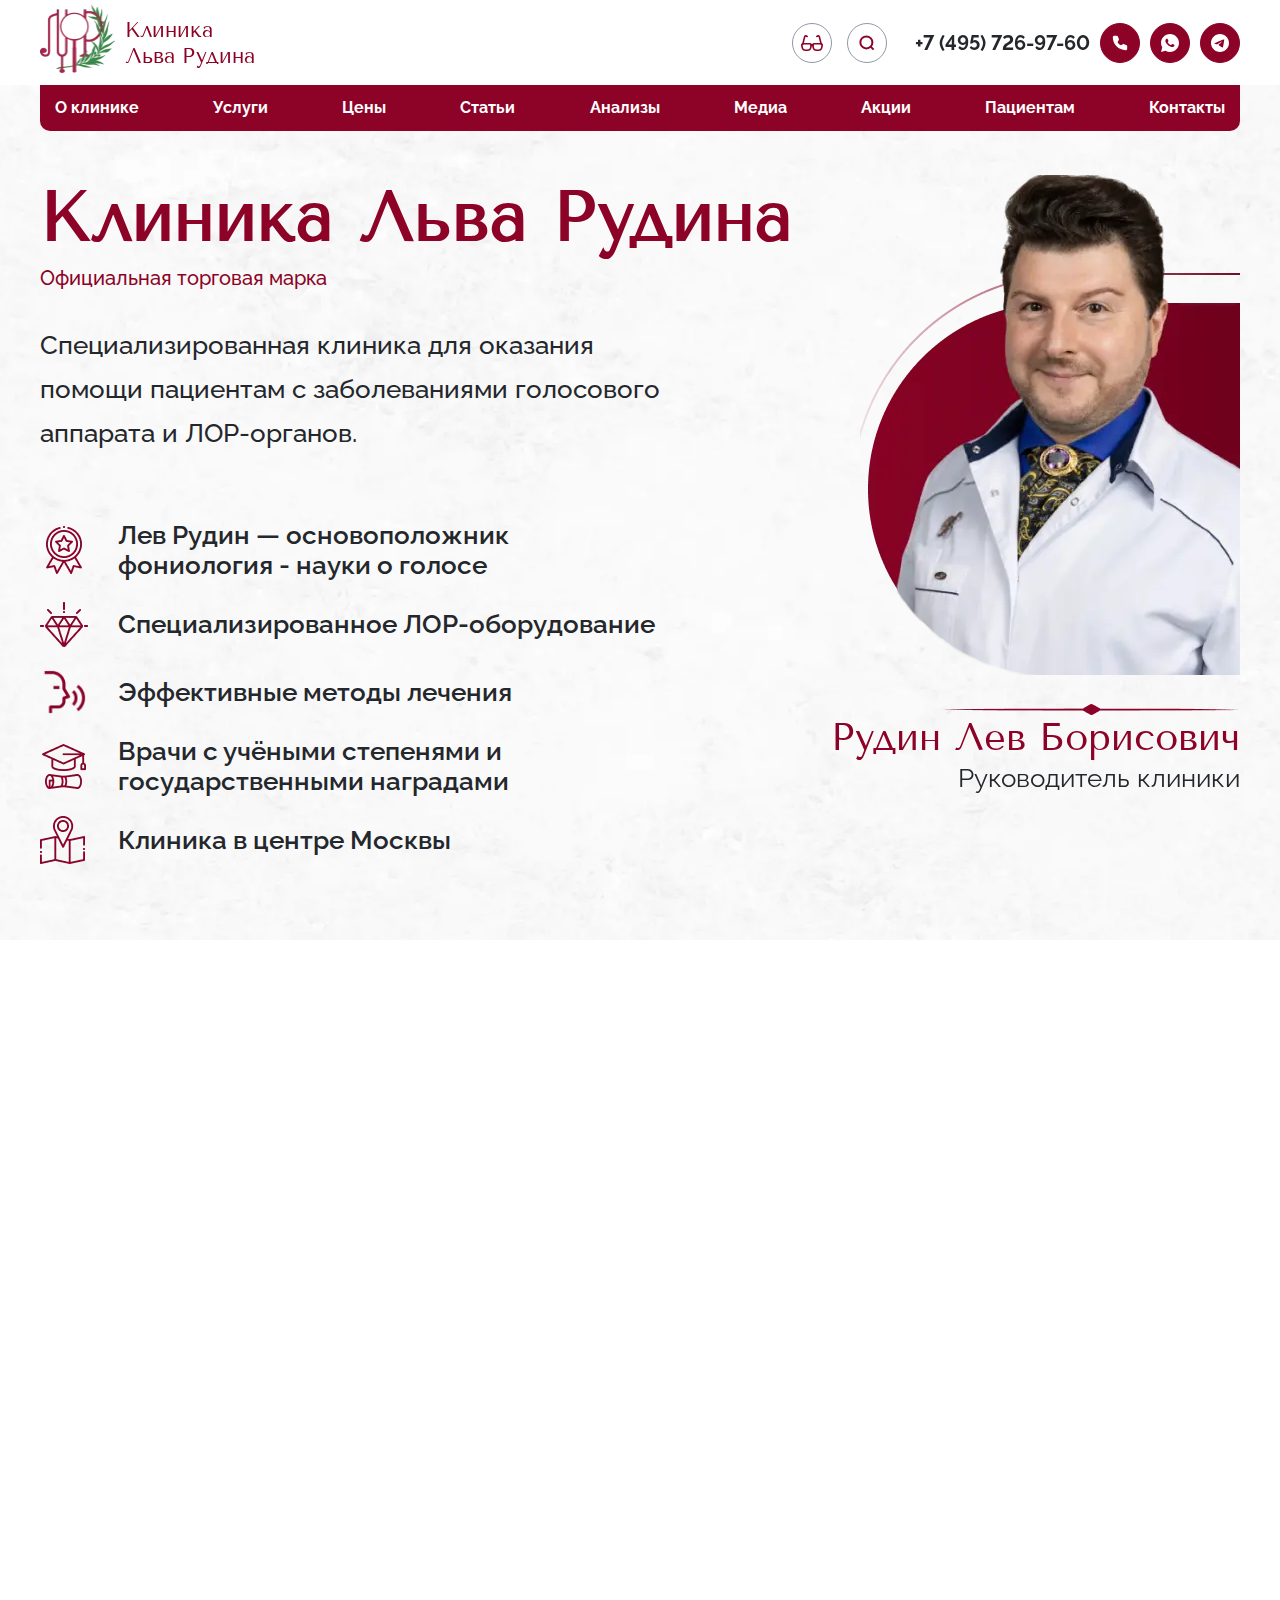
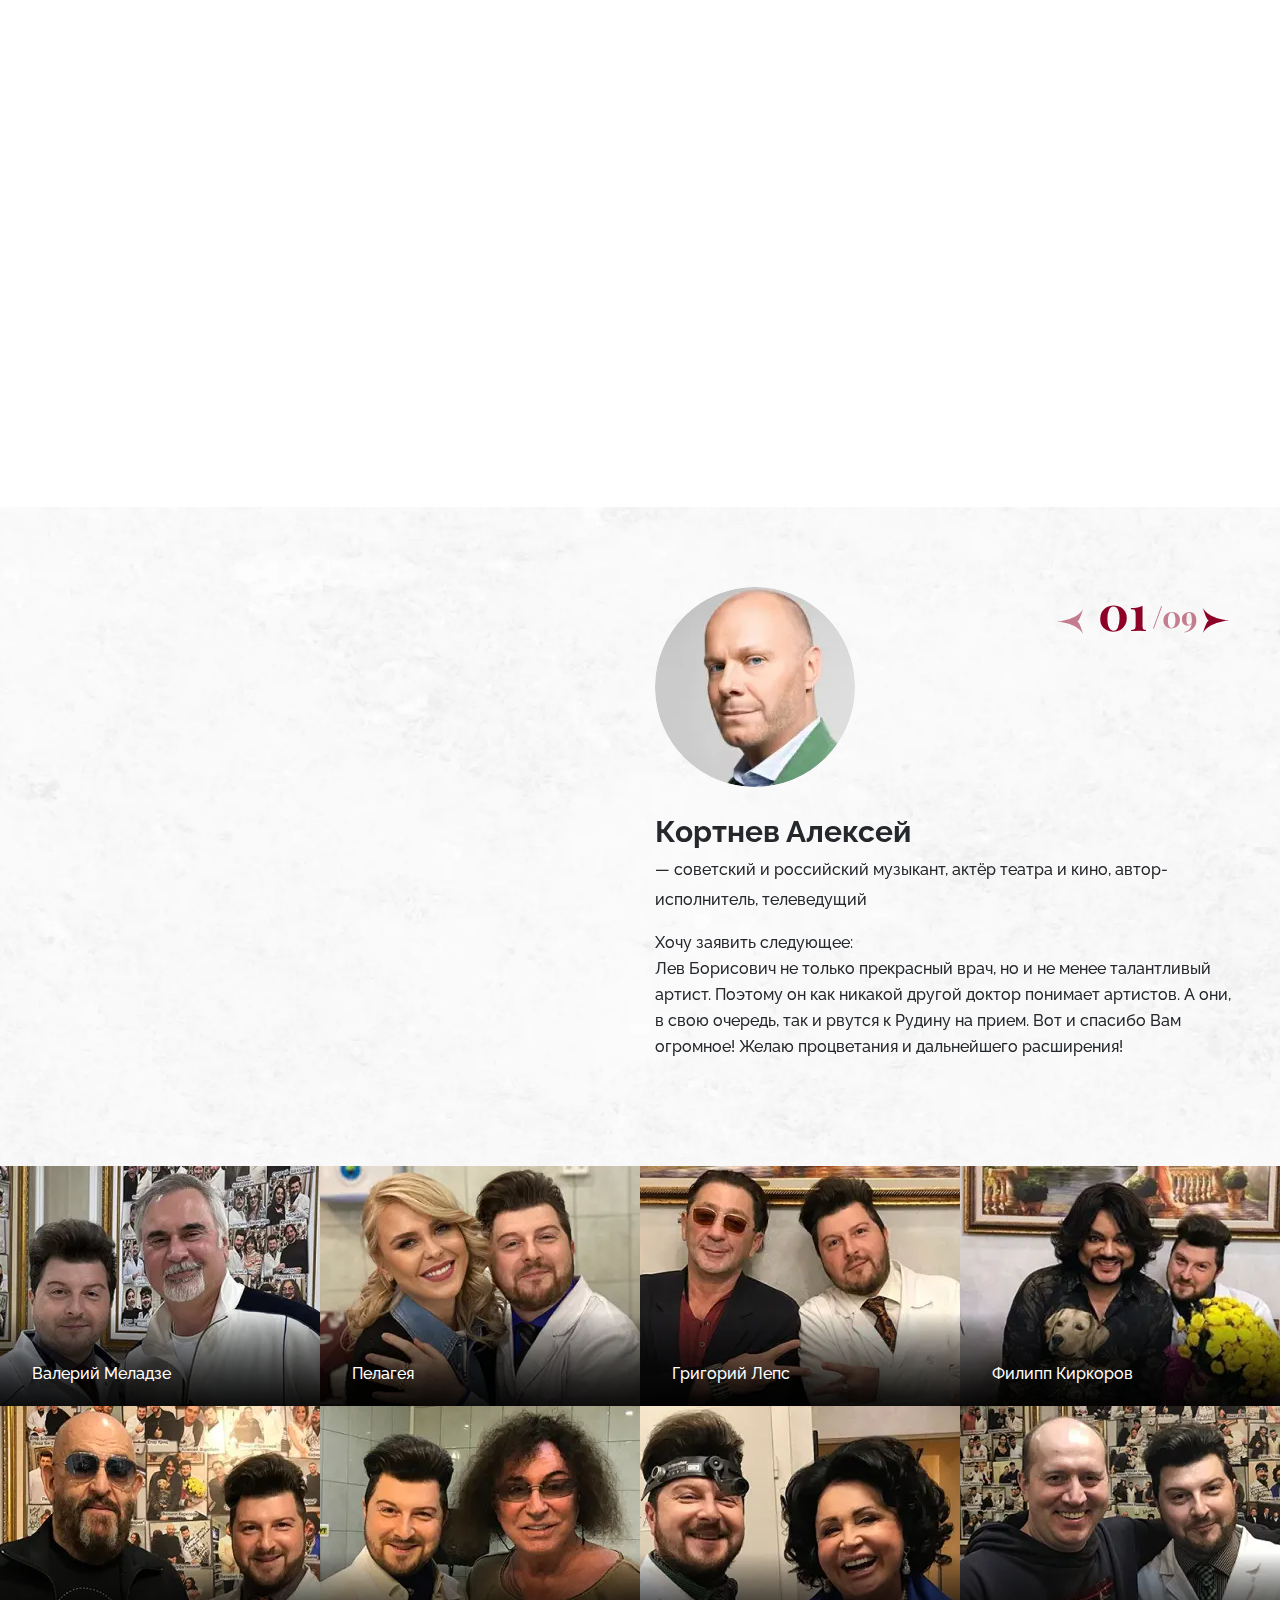
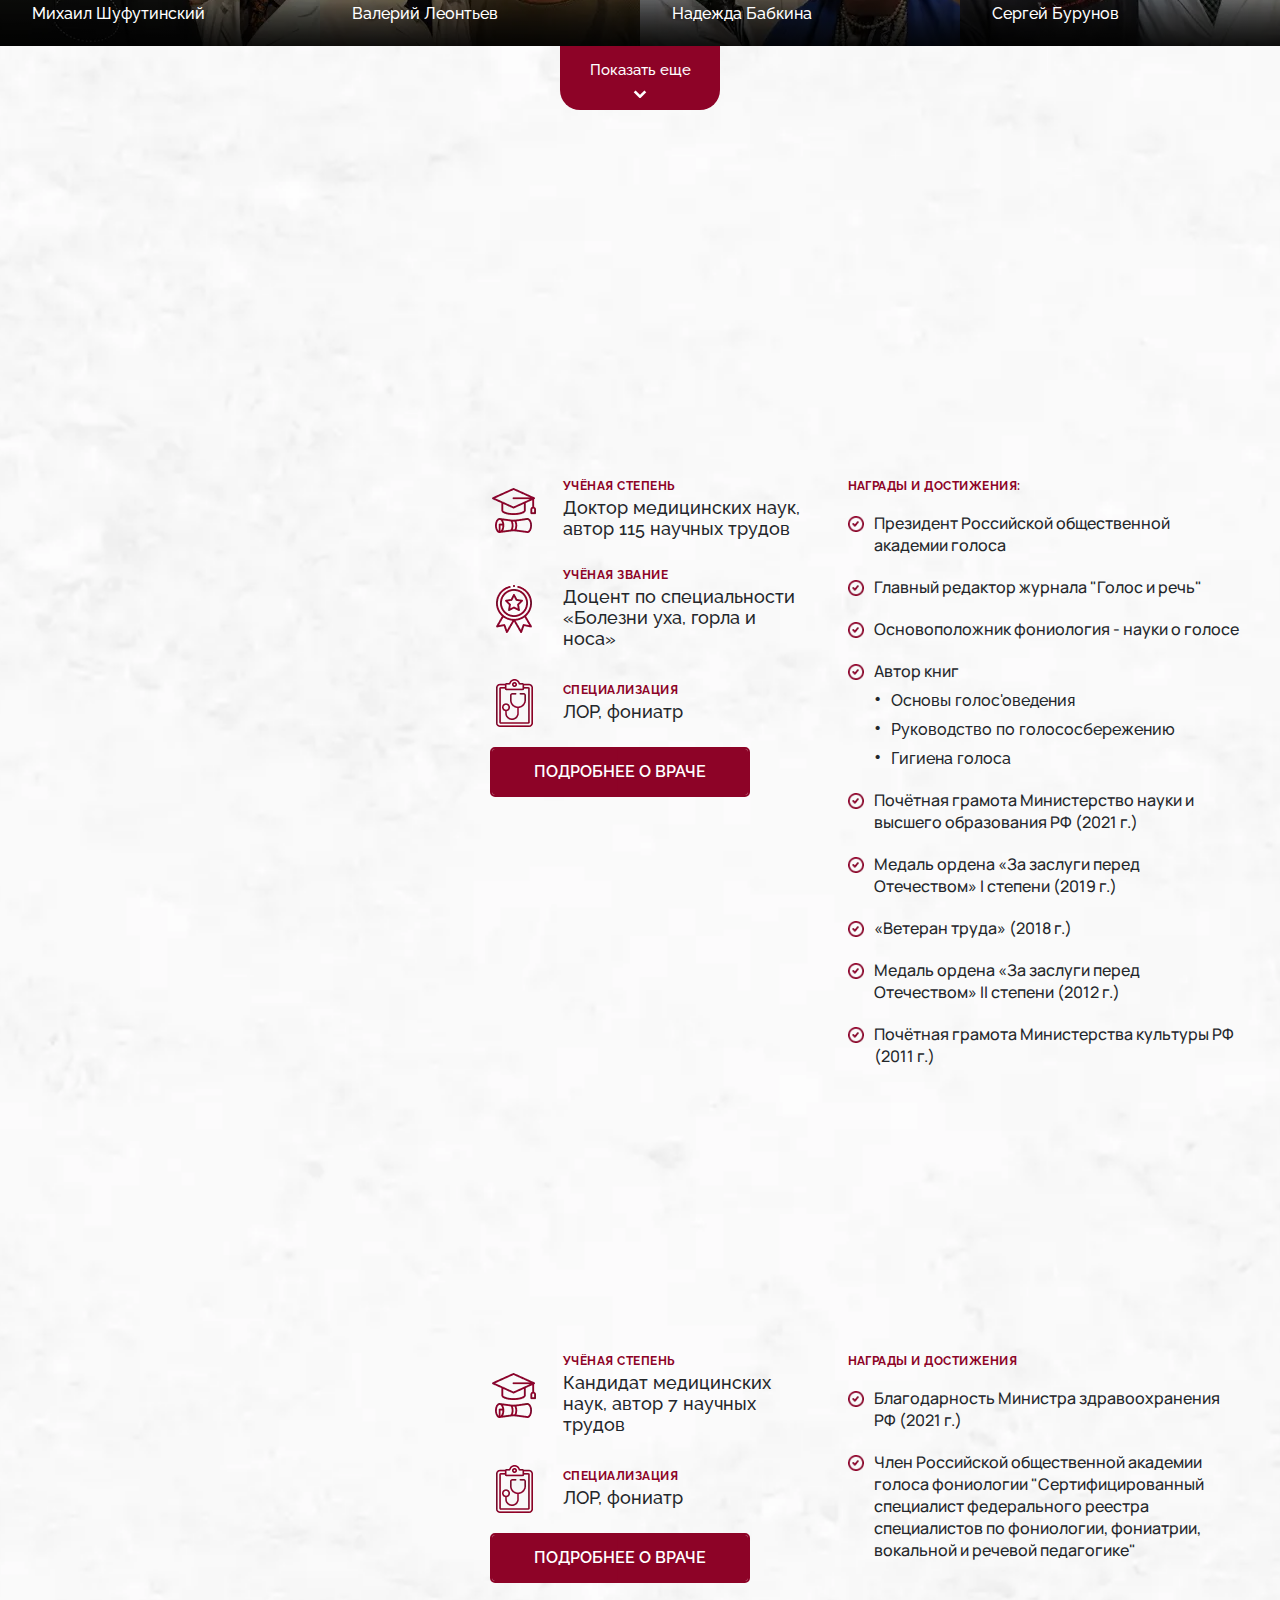
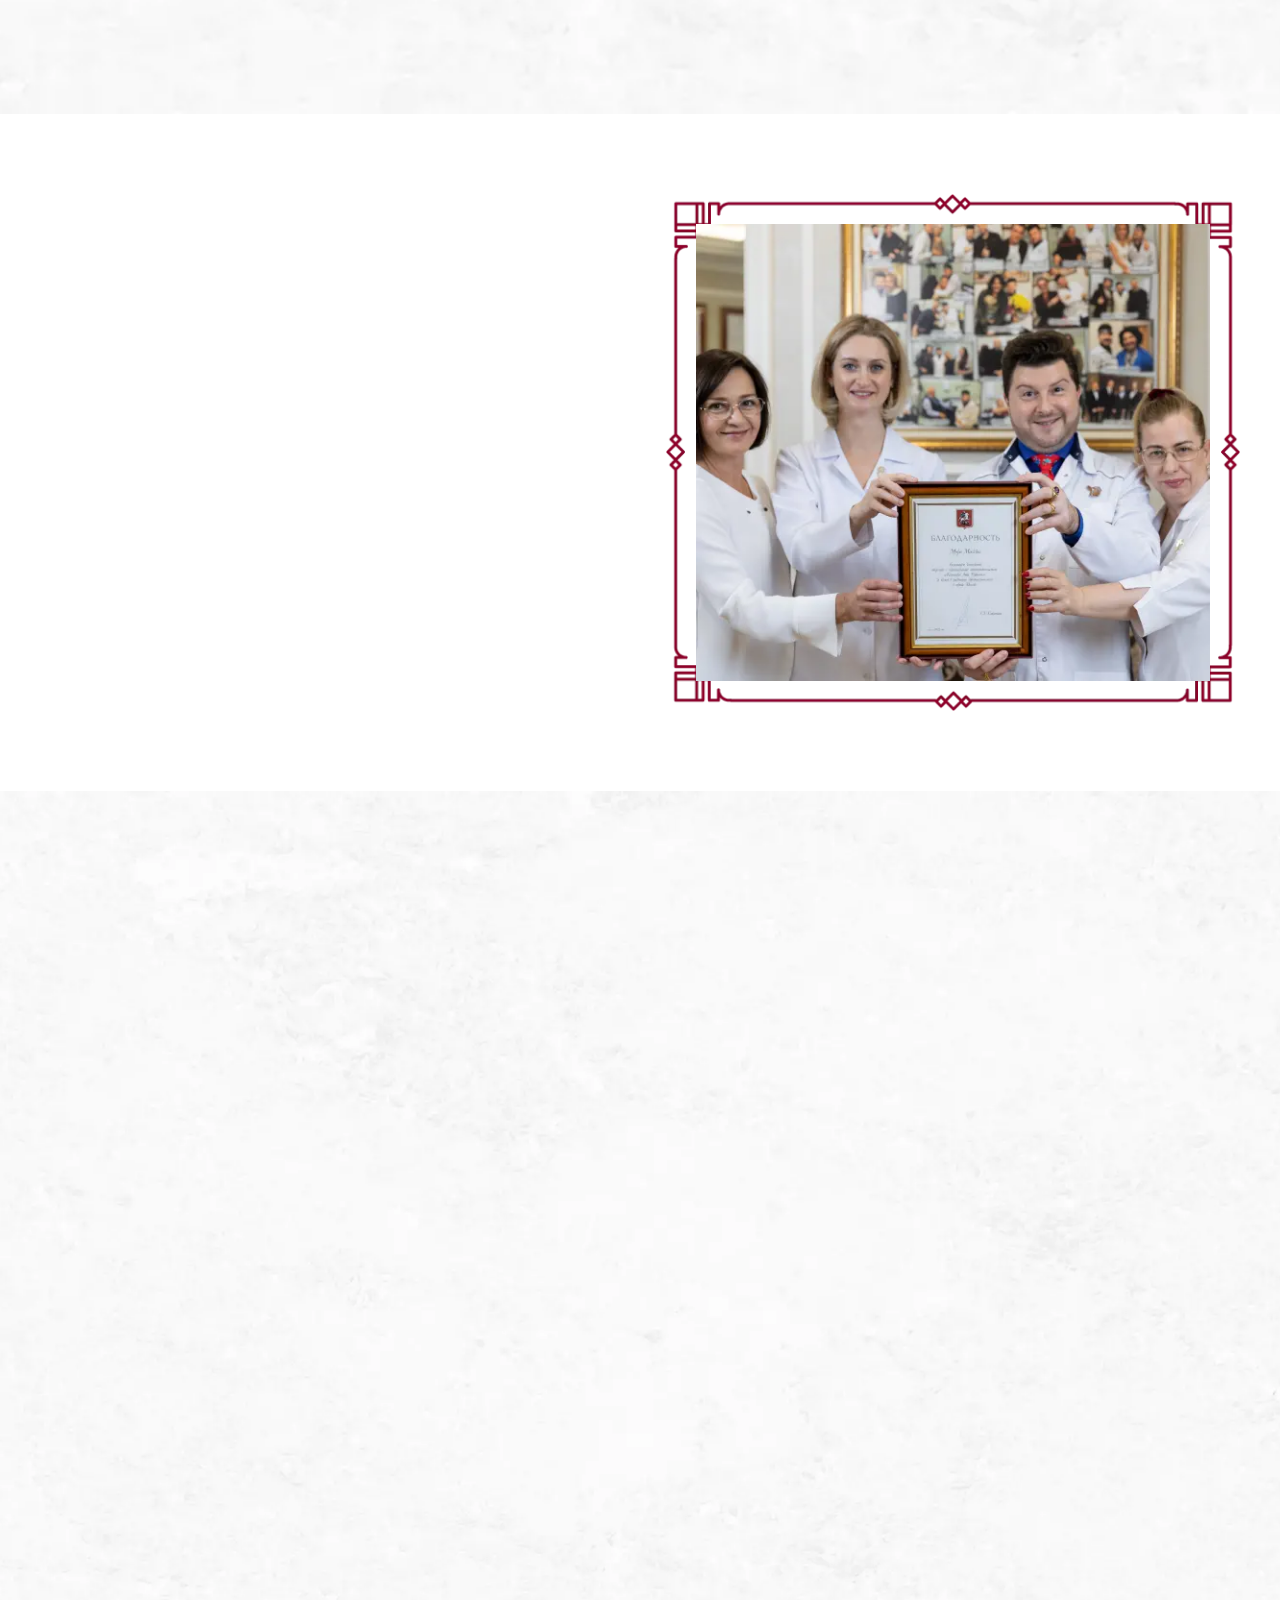
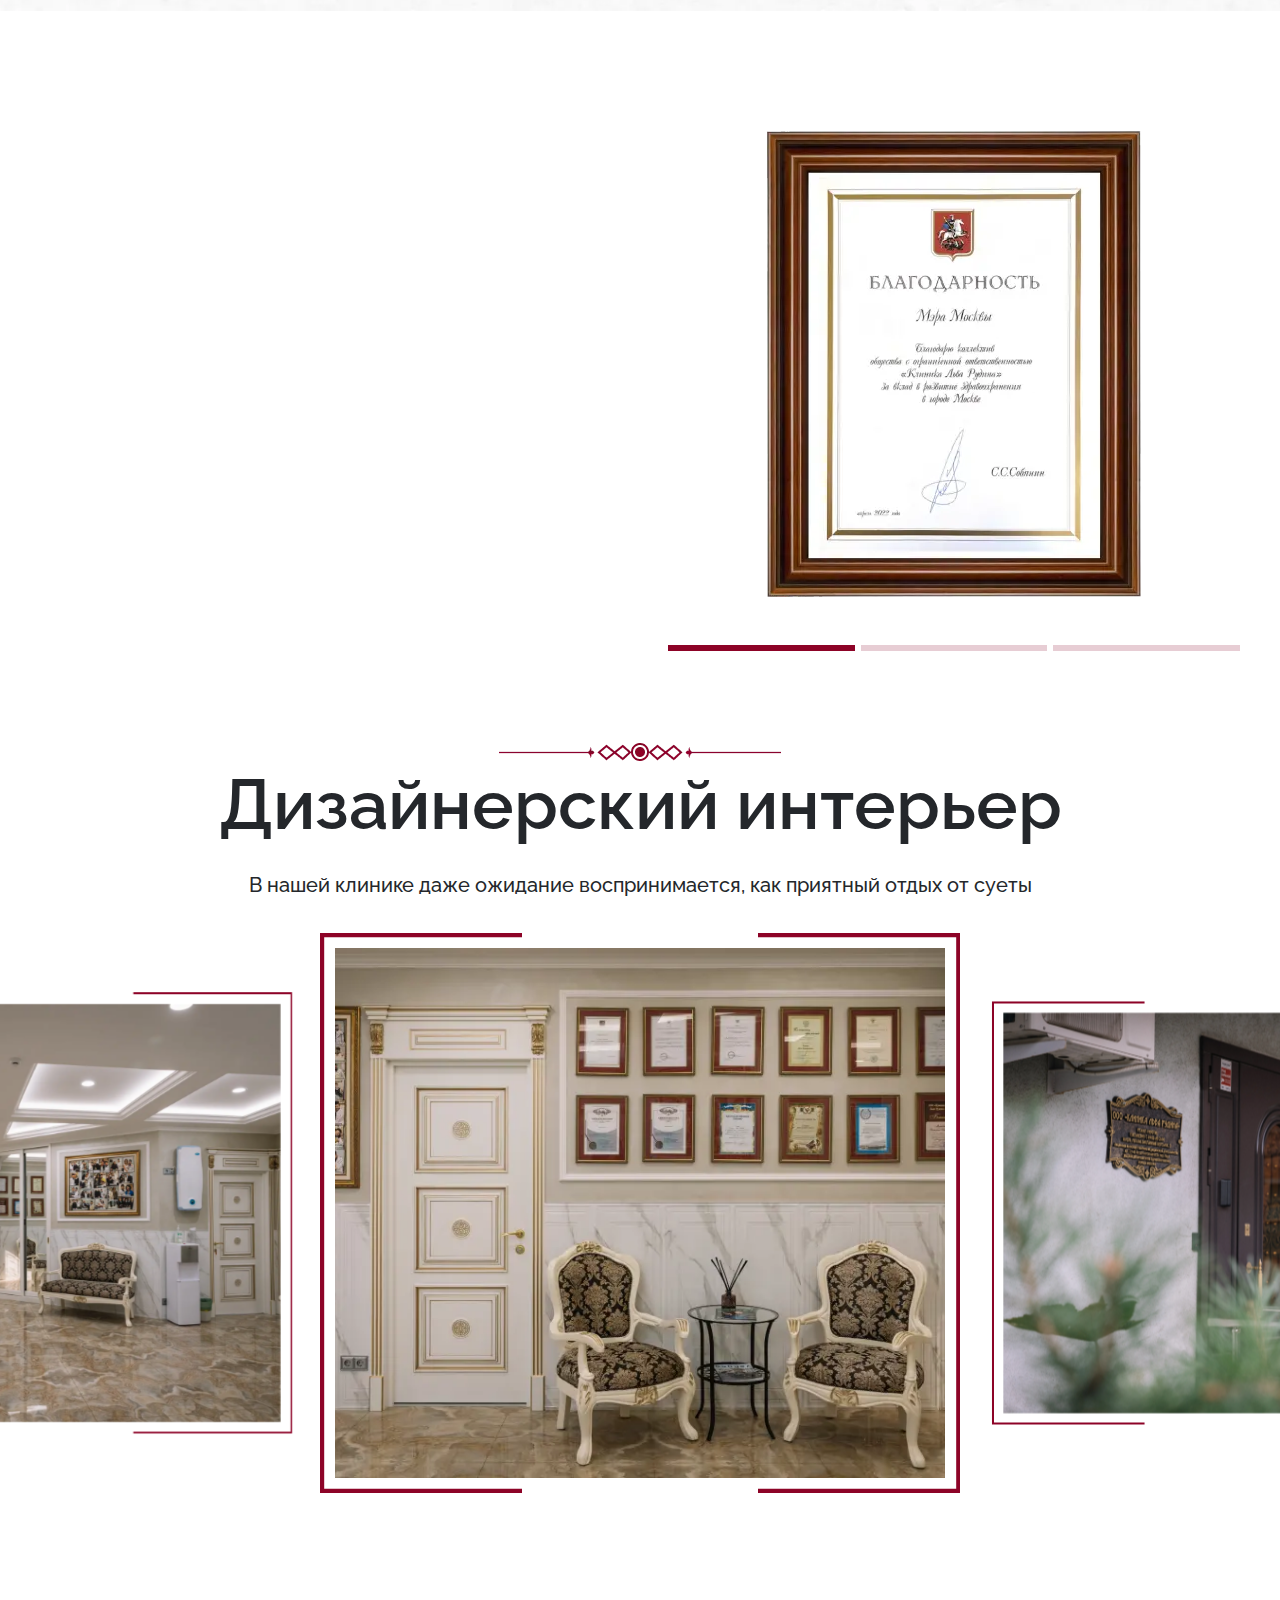
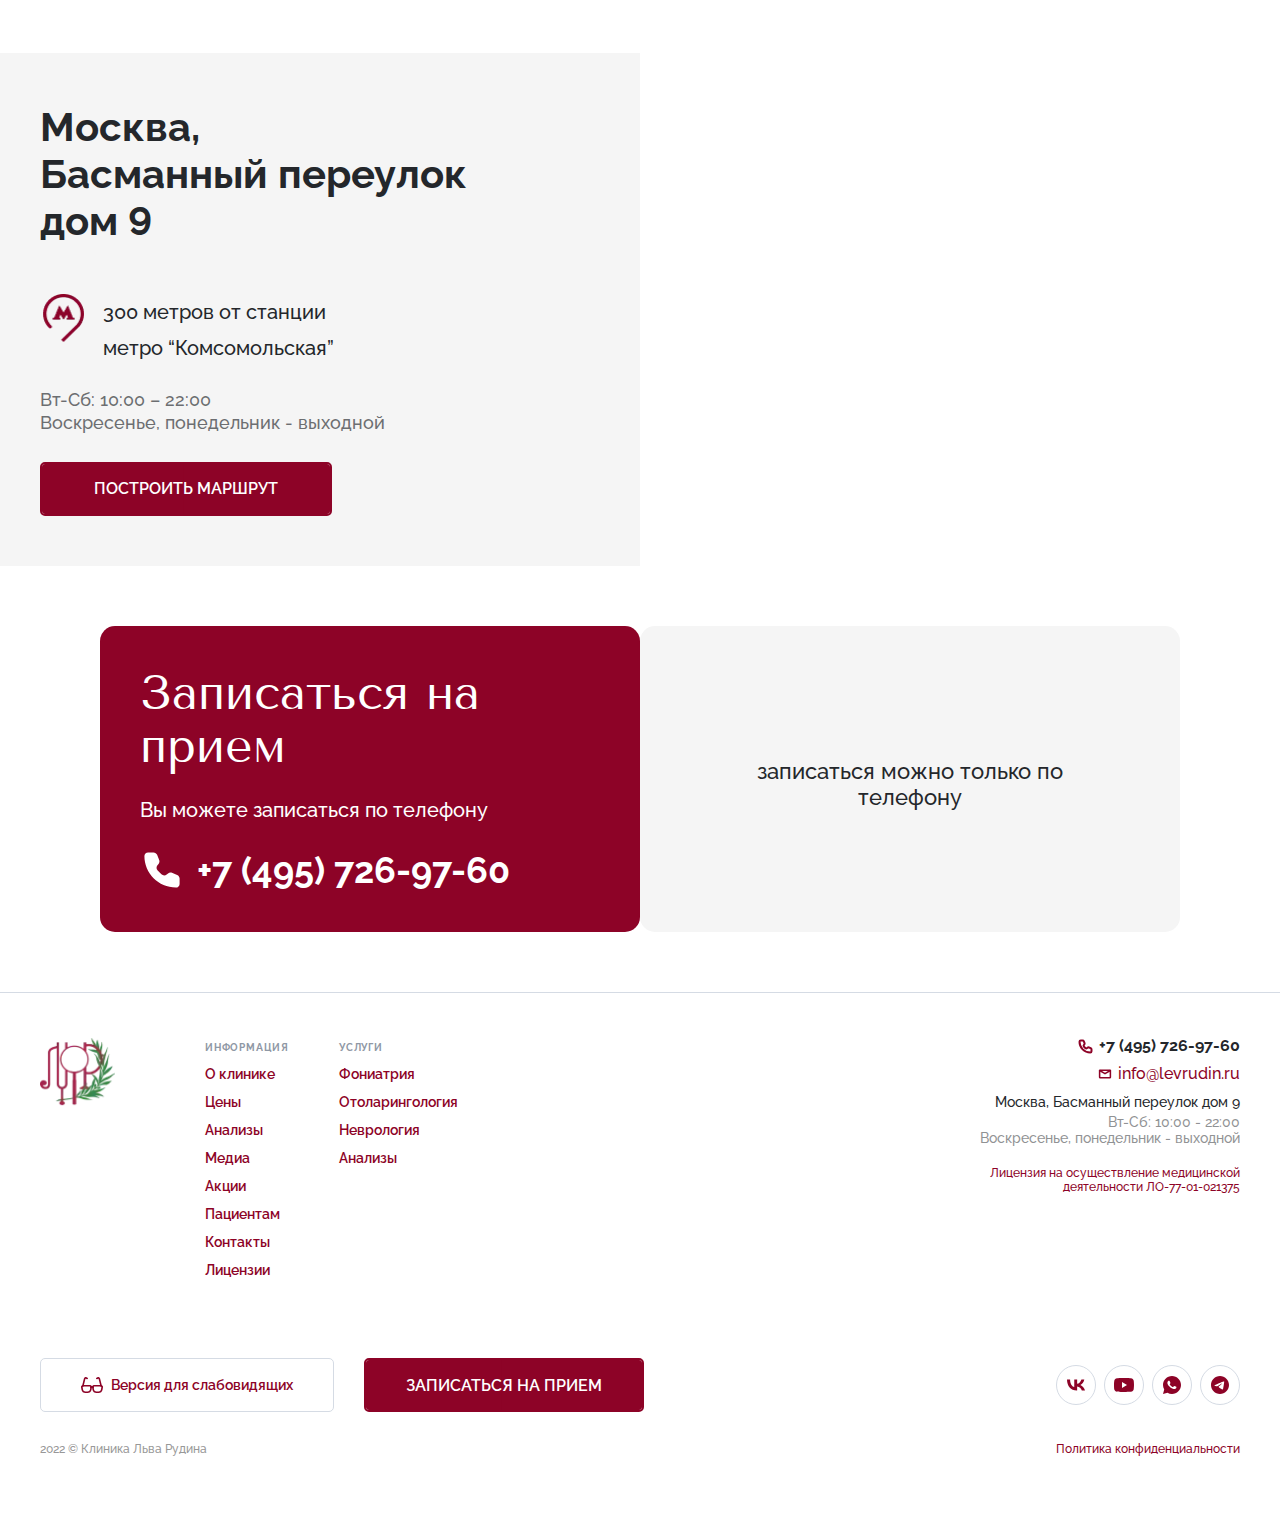
==== commit a77ba2cf: "10" ====
--- a/index.html
+++ b/index.html
@@ -6,9 +6,9 @@
 	<meta name="format-detection" content="telephone=no">
 	<meta name="viewport" content="width=device-width, initial-scale=1.0">
 	<link rel="shortcut icon" href="img/favicon/Gulp.svg">
-	<link rel="stylesheet" href="https://cdn.jsdelivr.net/npm/swiper@10/swiper-bundle.min.css?_v=20231214183121" />
-	<link href="https://unpkg.com/aos@2.3.1/dist/aos.css?_v=20231214183121" rel="stylesheet">
-	<link rel="stylesheet" href="css/style.min.css?_v=20231214183121">
+	<link rel="stylesheet" href="https://cdn.jsdelivr.net/npm/swiper@10/swiper-bundle.min.css?_v=20231214195604" />
+	<link href="https://unpkg.com/aos@2.3.1/dist/aos.css?_v=20231214195604" rel="stylesheet">
+	<link rel="stylesheet" href="css/style.min.css?_v=20231214195604">
 </head>
 
 <body>
@@ -767,7 +767,8 @@
 										<svg class='icon'>
 											<use xlink:href='img/svg/sprite.svg#file'></use>
 										</svg>
-										<a href="assets/files/Товарный знак фониология.pdf" target="_blank">Свидетельство на товарный знак
+										<a href="assets/files/Свидетельство на товарный знак.pdf" target="_blank">Свидетельство на товарный
+											знак
 											№814823</a>
 									</li>
 								</ul>
@@ -780,6 +781,9 @@
 									</div>
 									<div class="certificates__swiper-slide swiper-slide">
 										<img src="img/Товарный знак фониология_page-0001.webp" alt="specialists">
+									</div>
+									<div class="certificates__swiper-slide swiper-slide">
+										<img src="img/Свидетельство на товарный знак_page-0001.webp" alt="specialists">
 									</div>
 								</div>
 								<div class="certificates__swiper-pagination"></div>
@@ -907,7 +911,7 @@
 							<!-- <img src="img/map.webp" alt="map"> -->
 							<div id="map" class="yandex-mapper">
 								<script type="text/javascript" charset="utf-8" async
-									src="https://api-maps.yandex.ru/services/constructor/1.0/js/?um=constructor%3A8cde998a4ff33b60fbc91853509499b95c0408c4ca67b87ef399293d64700e59&amp;width=100%25&amp;height=500&amp;lang=ru_RU&amp;scroll=true&_v=20231214183121"></script>
+									src="https://api-maps.yandex.ru/services/constructor/1.0/js/?um=constructor%3A8cde998a4ff33b60fbc91853509499b95c0408c4ca67b87ef399293d64700e59&amp;width=100%25&amp;height=500&amp;lang=ru_RU&amp;scroll=true&_v=20231214195604"></script>
 							</div>
 						</div>
 					</div>
@@ -915,44 +919,44 @@
 			</section>
 
 			<section class="record section">
-				<div class="record__container _container">
-					<div class="record__body">
-						<div class="record__content">
-							<div class="record__block">
-								<h4 class="record__title">Записаться на прием</h4>
-								<span>Вы можете записаться по телефону</span>
-								<div class="record__block-bottom">
-									<svg class='icon'>
-										<use xlink:href='img/svg/sprite.svg#tel'></use>
-									</svg>
-									<a href="tel:74957269760" class="record__tel">+7 (495) 726-97-60</a>
-								</div>
-							</div>
-							<form class="record__form form-record" data-form="record">
-								<div class="record__form_info">
-									<img src="img/icons/tabler.webp" alt="tabler">
-									<span>через форму онлайн-записи</span>
-								</div>
-								<div class="record__form_row">
-									<div class="record__form_wpInput wpInput">
-										<input type="text" name="name" class="record__form_input input" placeholder="Имя">
-									</div>
-									<div class="record__form_wpInput wpInput">
-										<input type="tel" name="phone" class="record__form_input input" inputmode="tel"
-											placeholder="Телефон">
-									</div>
-								</div>
-								<button type="submit" class="record__form_button button hover">Записаться</button>
-								<label class="record__form_bottom wpCheckbox-label">
-									<input type="checkbox" name="privacy-policy" class="input-checkbox" id="privacy-policy" checked>
-									<label for="privacy-policy" class="record__form_checkbox-label checkbox-label"></label>
-									<p class="record__form_text">согласен на обработку персональных данных</p>
-								</label>
-							</form>
-						</div>
-					</div>
-				</div>
-			</section>
+  <div class="record__container _container">
+    <div class="record__body">
+      <div class="record__content">
+        <div class="record__block">
+          <h4 class="record__title">Записаться на прием</h4>
+          <span>Вы можете записаться по телефону</span>
+          <div class="record__block-bottom">
+            <svg class='icon'>
+              <use xlink:href='img/svg/sprite.svg#tel'></use>
+            </svg>
+            <a href="tel:74957269760" class="record__tel">+7 (495) 726-97-60</a>
+          </div>
+        </div>
+        <form class="record__form form-record" data-form="record">
+          <div class="record__form_unavailable"><span>записаться можно только по телефону</span></div>
+          <div class="record__form_info _none">
+            <img src="img/icons/tabler.webp" alt="tabler">
+            <span>через форму онлайн-записи</span>
+          </div>
+          <div class="record__form_row _none">
+            <div class="record__form_wpInput wpInput">
+              <input type="text" name="name" class="record__form_input input" placeholder="Имя">
+            </div>
+            <div class="record__form_wpInput wpInput">
+              <input type="tel" name="phone" class="record__form_input input" inputmode="tel" placeholder="Телефон">
+            </div>
+          </div>
+          <button type="submit" class="record__form_button button hover _none">Записаться</button>
+          <label class="record__form_bottom wpCheckbox-label _none">
+            <input type="checkbox" name="privacy-policy" class="input-checkbox" id="privacy-policy" checked>
+            <label for="privacy-policy" class="record__form_checkbox-label checkbox-label"></label>
+            <p class="record__form_text">согласен на обработку персональных данных</p>
+          </label>
+        </form>
+      </div>
+    </div>
+  </div>
+</section>
 		</main>
 		<footer class="footer">
 	<div class="footer__container _container">
@@ -1136,10 +1140,10 @@
 		</div>
 	</div>
 </div>
-	<script src="https://cdn.jsdelivr.net/npm/swiper@10/swiper-bundle.min.js?_v=20231214183121"></script>
-<script src="https://unpkg.com/aos@2.3.1/dist/aos.js?_v=20231214183121"></script>
-<script src="assets/libs/fslightbox.js?_v=20231214183121"></script>
-<script src="js/app.min.js?_v=20231214183121"></script>
+	<script src="https://cdn.jsdelivr.net/npm/swiper@10/swiper-bundle.min.js?_v=20231214195604"></script>
+<script src="https://unpkg.com/aos@2.3.1/dist/aos.js?_v=20231214195604"></script>
+<script src="assets/libs/fslightbox.js?_v=20231214195604"></script>
+<script src="js/app.min.js?_v=20231214195604"></script>
 </body>
 
 </html>--- a/css/style.min.css
+++ b/css/style.min.css
@@ -1 +1 @@
-@charset "UTF-8";@font-face{font-family:Manrope;font-display:swap;src:url(../fonts/Manrope-Medium.woff2) format("woff2"),url(../fonts/Manrope-Medium.woff) format("woff");font-weight:500;font-style:normal}@font-face{font-family:PlayfairDisplay;font-display:swap;src:url(../fonts/PlayfairDisplay-Bold.woff2) format("woff2"),url(../fonts/PlayfairDisplay-Bold.woff) format("woff");font-weight:700;font-style:normal}@font-face{font-family:Raleway;font-display:swap;src:url(../fonts/Raleway-Medium.woff2) format("woff2"),url(../fonts/Raleway-Medium.woff) format("woff");font-weight:500;font-style:normal}@font-face{font-family:Raleway;font-display:swap;src:url(../fonts/Raleway-Regular.woff2) format("woff2"),url(../fonts/Raleway-Regular.woff) format("woff");font-weight:400;font-style:normal}@font-face{font-family:Raleway;font-display:swap;src:url(../fonts/Raleway-SemiBold.woff2) format("woff2"),url(../fonts/Raleway-SemiBold.woff) format("woff");font-weight:600;font-style:normal}@font-face{font-family:Raleway;font-display:swap;src:url(../fonts/Raleway-Bold.woff2) format("woff2"),url(../fonts/Raleway-Bold.woff) format("woff");font-weight:700;font-style:normal}@font-face{font-family:TenorSans;font-display:swap;src:url(../fonts/TenorSans-Regular.woff2) format("woff2"),url(../fonts/TenorSans-Regular.woff) format("woff");font-weight:400;font-style:normal}*{padding:0;margin:0;border:0}*,:after,:before{-webkit-box-sizing:border-box;box-sizing:border-box}:active,:focus{outline:0}a:active,a:focus{outline:0}aside,footer,header,nav,section{display:block}body,html{height:100%;min-width:320px}body{line-height:1;font-family:Raleway;font-weight:500;-ms-text-size-adjust:100%;-moz-text-size-adjust:100%;-webkit-text-size-adjust:100%}button,input,textarea{font-family:Raleway}input::-ms-clear{display:none}button{cursor:pointer;background-color:transparent}button::-moz-focus-inner{padding:0;border:0}a{color:#24272b}a,a:visited{text-decoration:none}a:hover{text-decoration:none}ul li{list-style:none}img{vertical-align:top;pointer-events:none}h1,h2,h3,h4,h5,h6{font-weight:inherit;font-size:inherit}*{-webkit-box-sizing:border-box;box-sizing:border-box}::-webkit-scrollbar{width:8px}::-webkit-scrollbar-track{background-color:#fbf8ec}::-webkit-scrollbar-thumb{background-color:#8d0327;border-radius:10px}html._lock{overflow:hidden;position:relative;height:100%}body{color:#24272b;font-size:16px}body._lock{overflow:hidden;position:relative;height:100%}.wrapper{width:100%;min-height:100%;overflow:hidden;display:-webkit-box;display:-ms-flexbox;display:flex;-webkit-box-orient:vertical;-webkit-box-direction:normal;-ms-flex-direction:column;flex-direction:column}._container{max-width:1200px;margin:0 auto}.wpLoader{position:absolute;left:0;top:0;right:0;bottom:0;width:100%;height:100%;background-color:rgba(0,0,0,.4);-webkit-transition:.2s;transition:.2s;z-index:3;display:-webkit-box;display:-ms-flexbox;display:flex;-webkit-box-align:center;-ms-flex-align:center;align-items:center;-webkit-box-pack:center;-ms-flex-pack:center;justify-content:center;opacity:0;visibility:hidden}.wpLoader._load{opacity:1;visibility:visible}.loader{width:68px;height:68px;border:3px dotted #fff;border-style:solid solid dotted dotted;border-radius:50%;display:inline-block;position:relative;-webkit-box-sizing:border-box;box-sizing:border-box;-webkit-animation:rotation 2s linear infinite;animation:rotation 2s linear infinite}.loader::after{content:"";-webkit-box-sizing:border-box;box-sizing:border-box;position:absolute;left:0;right:0;top:0;bottom:0;margin:auto;border:3px dotted #8d0327;border-style:solid solid dotted;width:50%;height:50%;border-radius:50%;-webkit-animation:rotationBack 1s linear infinite;animation:rotationBack 1s linear infinite;-webkit-transform-origin:center center;-ms-transform-origin:center center;transform-origin:center center}@-webkit-keyframes rotation{0%{-webkit-transform:rotate(0);transform:rotate(0)}100%{-webkit-transform:rotate(360deg);transform:rotate(360deg)}}@keyframes rotation{0%{-webkit-transform:rotate(0);transform:rotate(0)}100%{-webkit-transform:rotate(360deg);transform:rotate(360deg)}}@-webkit-keyframes rotationBack{0%{-webkit-transform:rotate(0);transform:rotate(0)}100%{-webkit-transform:rotate(-360deg);transform:rotate(-360deg)}}@keyframes rotationBack{0%{-webkit-transform:rotate(0);transform:rotate(0)}100%{-webkit-transform:rotate(-360deg);transform:rotate(-360deg)}}._my-accordion{overflow:hidden}._my-accordion._open ._my-accordion-content{opacity:1}._my-accordion-controler{cursor:pointer}._my-accordion-content{-webkit-box-sizing:content-box;box-sizing:content-box;max-height:0;opacity:0;will-change:max-height}.main{-webkit-box-flex:1;-ms-flex:1 1 auto;flex:1 1 auto}.section{padding:80px 0}.no-webp .section-bg{background:url(../img/intro-bg.webp) no-repeat center/cover}.h1{color:#8d0327;font-family:TenorSans;font-weight:600;line-height:normal;font-size:70px}.h2{font-family:Raleway;font-weight:600;line-height:86px;font-size:70px;position:relative}.h2 img{position:absolute;bottom:100%;left:50%;-webkit-transform:translateX(-50%);-ms-transform:translateX(-50%);transform:translateX(-50%)}.h3{font-family:TenorSans;font-size:48px;font-weight:400;line-height:normal;position:relative}.h3 img{position:absolute;bottom:100%;left:0}.button{color:#fff;font-size:16px;font-weight:600;text-transform:uppercase;border-radius:5px}.hover{display:inline-block;overflow:hidden;position:relative;z-index:1;-webkit-transition:.3s;transition:.3s;border:2px solid #8d0327}.hover::after,.hover::before{content:"";position:absolute;top:0;bottom:0;left:0;right:0;width:100%;height:100%;background-color:#8d0327;-webkit-transition:.3s;transition:.3s;z-index:-1}.hover::before{-webkit-transform:translateX(-49%);-ms-transform:translateX(-49%);transform:translateX(-49%)}.hover::after{-webkit-transform:translateX(49%);-ms-transform:translateX(49%);transform:translateX(49%)}.hover:hover{-webkit-box-shadow:0 0 10px 4px rgba(141,3,39,.2);box-shadow:0 0 10px 4px rgba(141,3,39,.2);color:#8d0327}.hover:hover::before{-webkit-transform:translateX(-95%);-ms-transform:translateX(-95%);transform:translateX(-95%)}.hover:hover::after{-webkit-transform:translateX(95%);-ms-transform:translateX(95%);transform:translateX(95%)}.form-record .just-validate-error-label{display:none}.wpInput{position:relative}.wpInput .just-validate-error-label{display:block;position:absolute;bottom:100%;left:50%;font-size:12px;-webkit-transform:translateX(-50%);-ms-transform:translateX(-50%);transform:translateX(-50%);white-space:nowrap}.input{width:100%;padding:9px;text-align:center;border-radius:5px;background-color:#8f98a5;-webkit-transition:.3s;transition:.3s;color:#fff;height:54px;font-variant-numeric:lining-nums proportional-nums;font-weight:500;letter-spacing:.5px;border:2px solid transparent;font-size:20px}.input::-webkit-input-placeholder{color:#fff;font-size:20px;font-style:normal;font-weight:500;letter-spacing:0}.input::-moz-placeholder{color:#fff;font-size:20px;font-style:normal;font-weight:500;letter-spacing:0}.input:-ms-input-placeholder{color:#fff;font-size:20px;font-style:normal;font-weight:500;letter-spacing:0}.input::-ms-input-placeholder{color:#fff;font-size:20px;font-style:normal;font-weight:500;letter-spacing:0}.input::placeholder{color:#fff;font-size:20px;font-style:normal;font-weight:500;letter-spacing:0}.input:focus{background-color:transparent;border:2px solid #8d0327;color:#8f98a5}.input:focus::-webkit-input-placeholder{color:#8f98a5}.input:focus::-moz-placeholder{color:#8f98a5}.input:focus:-ms-input-placeholder{color:#8f98a5}.input:focus::-ms-input-placeholder{color:#8f98a5}.input:focus::placeholder{color:#8f98a5}.input.just-validate-success-field{background-color:rgba(3,134,25,.5);color:#fff}.input.just-validate-success-field::-webkit-input-placeholder{color:#fff}.input.just-validate-success-field::-moz-placeholder{color:#fff}.input.just-validate-success-field:-ms-input-placeholder{color:#fff}.input.just-validate-success-field::-ms-input-placeholder{color:#fff}.input.just-validate-success-field::placeholder{color:#fff}.input.just-validate-error-field{background-color:rgba(134,3,42,.5);color:#fff}.input.just-validate-error-field::-webkit-input-placeholder{color:#fff}.input.just-validate-error-field::-moz-placeholder{color:#fff}.input.just-validate-error-field:-ms-input-placeholder{color:#fff}.input.just-validate-error-field::-ms-input-placeholder{color:#fff}.input.just-validate-error-field::placeholder{color:#fff}.input-checkbox{display:none}.input-checkbox:checked+.checkbox-label::before{-webkit-transform:scale(1);-ms-transform:scale(1);transform:scale(1)}.input-checkbox.just-validate-error-field+.checkbox-label{border:1px solid #8d0327}.wpCheckbox-label{display:-webkit-box;display:-ms-flexbox;display:flex;-webkit-box-align:center;-ms-flex-align:center;align-items:center;gap:8px}.wpCheckbox-label p{color:#8f98a5;font-size:14px;line-height:normal}.wpCheckbox-label .just-validate-error-label{display:none}.checkbox-label{width:24px;height:24px;-ms-flex-negative:0;flex-shrink:0;position:relative;border-radius:4px;cursor:pointer;text-align:center;display:-webkit-box;display:-ms-flexbox;display:flex;-webkit-box-align:center;-ms-flex-align:center;align-items:center;-webkit-box-pack:center;-ms-flex-pack:center;justify-content:center;border:1px solid #d5dbe4;-webkit-transition:.2s;transition:.2s}.checkbox-label::before{content:"✔";color:#8d0327;position:absolute;line-height:24px;-webkit-transition:.1s;transition:.1s;-webkit-transform:scale(0);-ms-transform:scale(0);transform:scale(0)}.header__body{-webkit-box-shadow:0 -8px 70px -16px rgba(0,0,0,.25);box-shadow:0 -8px 70px -16px rgba(0,0,0,.25)}.header__container{position:relative}.header__container._container{padding:0}.header__nav{display:block;position:absolute;top:100%;left:0;right:0;width:100%;border-radius:0 0 10px 10px;-webkit-transition:.3s;transition:.3s}.header__nav._fixed{position:fixed;top:0;left:0;right:0;z-index:4}.header__list{display:-webkit-box;display:-ms-flexbox;display:flex;-webkit-box-align:center;-ms-flex-align:center;align-items:center;-webkit-box-pack:justify;-ms-flex-pack:justify;justify-content:space-between;border-radius:0 0 10px 10px;background-color:#8d0327;padding:15px}.header__list_close{position:absolute;right:15px;top:30px;width:30px;height:30px;cursor:pointer;opacity:0;visibility:hidden;-webkit-transition:opacity .2s ease-in-out;transition:opacity .2s ease-in-out;-webkit-transition-delay:.3s;transition-delay:.3s}.header__list_close::after,.header__list_close::before{content:"";position:absolute;width:100%;height:2px;top:50%;background-color:#fff;-webkit-transition:.1s;transition:.1s}.header__list_close::before{-webkit-transform:translateY(-50%) rotate(45deg);-ms-transform:translateY(-50%) rotate(45deg);transform:translateY(-50%) rotate(45deg)}.header__list_close::after{-webkit-transform:translateY(-50%) rotate(-45deg);-ms-transform:translateY(-50%) rotate(-45deg);transform:translateY(-50%) rotate(-45deg)}.header__list_close:active::before{-webkit-transform:translateY(-50%) rotate(45deg) scale(.8);-ms-transform:translateY(-50%) rotate(45deg) scale(.8);transform:translateY(-50%) rotate(45deg) scale(.8)}.header__list_close:active::after{-webkit-transform:translateY(-50%) rotate(-45deg) scale(.7);-ms-transform:translateY(-50%) rotate(-45deg) scale(.7);transform:translateY(-50%) rotate(-45deg) scale(.7)}.header__link{color:#fff;font-size:18px;font-weight:700;-webkit-transition:.2s;transition:.2s;position:relative}.header__link::after{content:"";position:absolute;top:100%;left:50%;-webkit-transform:translateX(-50%);-ms-transform:translateX(-50%);transform:translateX(-50%);height:1px;width:0;-webkit-transition:.2s;transition:.2s;background-color:#fff;border-radius:2px}.header__link:hover::after{width:100%}.header__link._active::after{width:100%;height:2px}.header__content{width:100%;display:-webkit-box;display:-ms-flexbox;display:flex;-webkit-box-pack:justify;-ms-flex-pack:justify;justify-content:space-between;-webkit-box-align:center;-ms-flex-align:center;align-items:center;gap:10px;position:relative;padding:5px 0;background-color:#fff}.header__logo{display:-webkit-box;display:-ms-flexbox;display:flex;-webkit-box-align:center;-ms-flex-align:center;align-items:center;gap:10px}.header__logo img{width:75px;height:75px}.header__logo-text{color:#8d0327;font-family:TenorSans;font-weight:400;line-height:normal}.header__content-controls{-webkit-box-flex:1;-ms-flex:1 1 auto;flex:1 1 auto;display:-webkit-box;display:-ms-flexbox;display:flex;-webkit-box-align:center;-ms-flex-align:center;align-items:center;-webkit-box-pack:end;-ms-flex-pack:end;justify-content:flex-end;gap:15px}.header .header-controls-btn{height:40px;width:40px;cursor:pointer;border-radius:50%;border:1px solid #8f98a5;display:-webkit-box;display:-ms-flexbox;display:flex;-webkit-box-align:center;-ms-flex-align:center;align-items:center;-webkit-box-pack:center;-ms-flex-pack:center;justify-content:center;-webkit-transition:.2s;transition:.2s}.header .header-controls-btn .icon{-webkit-transition:.2s;transition:.2s}.header .header-controls-btn:hover{background-color:#8d0327;border:1px solid #8d0327}.header__visuallyImpaired{-ms-flex-negative:0;flex-shrink:0}.header__visuallyImpaired .icon{width:22px;height:16px;fill:#8d0327}.header__visuallyImpaired:hover .icon{fill:#fff}.header__form{width:40px;height:40px;position:relative;overflow:hidden;-webkit-transition:.3s;transition:.3s}.header__form_search{position:absolute;left:0;top:0;right:0;bottom:0;border-radius:15px;opacity:0;visibility:hidden;-webkit-transition:.3s;transition:.3s;padding:0 10px;border:1px solid #8f98a5;background-color:transparent;font-variant-numeric:lining-nums proportional-nums;font-size:16px;letter-spacing:.5px;font-weight:500}.header__form_search::-webkit-input-placeholder{color:#999;font-weight:400}.header__form_search::-moz-placeholder{color:#999;font-weight:400}.header__form_search:-ms-input-placeholder{color:#999;font-weight:400}.header__form_search::-ms-input-placeholder{color:#999;font-weight:400}.header__form_search::placeholder{color:#999;font-weight:400}.header__form_search:focus{border:1px solid #8d0327}.header__form_btn{right:0;top:0;position:absolute;-webkit-transition:.3s;transition:.3s}.header__form_btn .icon{width:16px;height:16px;fill:none;stroke-width:2px;stroke:#8d0327}.header__form_btn:hover .icon{stroke:#fff}.header__form._active{width:280px;border-radius:10px}.header__form._active .header__form_search{opacity:1;visibility:visible}.header__form._active .header__form_btn{opacity:0;visibility:hidden}.header__tel{font-size:20px;font-weight:700;color:#24272b;font-variant-numeric:lining-nums proportional-nums;-webkit-transition:.2s;transition:.2s}.header__tel:hover{color:#8d0327}.header__messengers{display:-webkit-box;display:-ms-flexbox;display:flex;-webkit-box-align:center;-ms-flex-align:center;align-items:center;gap:10px}.header__messengers_link{width:40px;height:40px;border-radius:50%;-webkit-transition:.2s;transition:.2s;display:-webkit-box;display:-ms-flexbox;display:flex;-webkit-box-align:center;-ms-flex-align:center;align-items:center;-webkit-box-pack:center;-ms-flex-pack:center;justify-content:center;background-color:#8d0327;border:1px solid #8d0327}.header__messengers_link .icon{width:18px;height:18px;fill:#fff;-webkit-transition:.2s;transition:.2s}.header-burger{display:none;position:relative;width:40px;height:30px;cursor:pointer;z-index:3;margin-left:15px}.header-burger span{position:absolute;-webkit-transition:all .2s ease 0s;transition:all .2s ease 0s;width:100%;height:3px;left:0;background-color:#fff}.header-burger span:nth-child(1){top:0}.header-burger span:nth-child(2){top:50%;-webkit-transform:translateY(-50%);-ms-transform:translateY(-50%);transform:translateY(-50%)}.header-burger span:nth-child(3){bottom:0}.header-burger._active span{-webkit-transform:scale(0);-ms-transform:scale(0);transform:scale(0)}.header-burger._active span:first-child{top:50%;-webkit-transform:translateY(-50%) rotate(-45deg);-ms-transform:translateY(-50%) rotate(-45deg);transform:translateY(-50%) rotate(-45deg)}.header-burger._active span:last-child{bottom:50%;-webkit-transform:translateY(50%) rotate(45deg);-ms-transform:translateY(50%) rotate(45deg);transform:translateY(50%) rotate(45deg)}.footer{padding:45px 0 65px 0;border-top:1px solid #d5dbe4}.footer__body{display:-webkit-box;display:-ms-flexbox;display:flex;-webkit-box-orient:vertical;-webkit-box-direction:normal;-ms-flex-direction:column;flex-direction:column}.footer__top{display:-webkit-box;display:-ms-flexbox;display:flex;-webkit-box-pack:justify;-ms-flex-pack:justify;justify-content:space-between;gap:90px;-webkit-box-align:start;-ms-flex-align:start;align-items:flex-start}.footer__logo{display:-webkit-box;display:-ms-flexbox;display:flex;-webkit-box-align:start;-ms-flex-align:start;align-items:flex-start;-webkit-box-pack:start;-ms-flex-pack:start;justify-content:flex-start;width:75px;height:75px}.footer__logo img{max-width:100%;max-height:100%;-o-object-fit:contain;object-fit:contain}.footer__nav{display:-webkit-box;display:-ms-flexbox;display:flex;-ms-flex-wrap:wrap;flex-wrap:wrap;-webkit-box-flex:1;-ms-flex:1 1 auto;flex:1 1 auto;gap:50px}.footer__list{display:-webkit-box;display:-ms-flexbox;display:flex;-webkit-box-orient:vertical;-webkit-box-direction:normal;-ms-flex-direction:column;flex-direction:column;-webkit-box-align:start;-ms-flex-align:start;align-items:flex-start;gap:12px}.footer__li span{color:#8f98a5;font-size:10px;font-weight:700;letter-spacing:.8px;text-transform:uppercase}.footer__link{color:#8d0327;font-size:14px;font-weight:600;position:relative}.footer__link::before{content:"";position:absolute;top:100%;left:50%;-webkit-transform:translateX(-50%);-ms-transform:translateX(-50%);transform:translateX(-50%);width:0;height:1px;background-color:#8d0327;-webkit-transition:.2s;transition:.2s}.footer__link:hover::before{width:100%}.footer__info-block{display:-webkit-box;display:-ms-flexbox;display:flex;-webkit-box-orient:vertical;-webkit-box-direction:normal;-ms-flex-direction:column;flex-direction:column;-webkit-box-align:end;-ms-flex-align:end;align-items:flex-end;text-align:right}.footer__tel{display:-webkit-box;display:-ms-flexbox;display:flex;-webkit-box-align:center;-ms-flex-align:center;align-items:center;gap:6px}.footer__tel span{color:#24272b;font-weight:700;position:relative}.footer__tel span::before{content:"";position:absolute;top:100%;left:50%;-webkit-transform:translateX(-50%);-ms-transform:translateX(-50%);transform:translateX(-50%);height:2px;width:0;background-color:#8d0327;-webkit-transition:.2s;transition:.2s}.footer__tel .icon{width:15px;height:15px;stroke-width:2px;stroke:#8d0327;fill:none}.footer__tel:hover span::before{width:100%}.footer__mail{display:-webkit-box;display:-ms-flexbox;display:flex;-webkit-box-align:center;-ms-flex-align:center;align-items:center;gap:6px;margin-top:12px}.footer__mail span{color:#8d0327;font-weight:500}.footer__mail .icon{width:14px;height:10px;fill:none;stroke-width:2px;stroke:#8d0327}.footer__address{margin-top:12px;font-size:14px;font-weight:500;line-height:normal;font-style:normal}.footer__schedule{font-size:14px;font-weight:500;opacity:.5;line-height:normal;margin-top:4px}.footer__license-span{color:#8d0327;font-size:12px;line-height:normal;max-width:250px;margin-top:20px}.footer__bottom{-webkit-box-flex:1;-ms-flex:1 1 100%;flex:1 1 100%;width:100%;display:-webkit-box;display:-ms-flexbox;display:flex;-webkit-box-align:center;-ms-flex-align:center;align-items:center;-webkit-box-pack:justify;-ms-flex-pack:justify;justify-content:space-between;gap:15px;margin-top:80px}.footer__wpButton{display:-webkit-box;display:-ms-flexbox;display:flex;-webkit-box-align:center;-ms-flex-align:center;align-items:center;gap:30px}.footer__button{padding:0 40px;height:54px}.footer__button.btn-visually-impaired{color:#8d0327;border:1px solid #d5dbe4;font-size:14px;text-transform:none;display:-webkit-box;display:-ms-flexbox;display:flex;-webkit-box-align:center;-ms-flex-align:center;align-items:center;-webkit-box-pack:center;-ms-flex-pack:center;justify-content:center;gap:8px;-webkit-transition:.3s;transition:.3s}.footer__button.btn-visually-impaired .icon{width:22px;height:16px;fill:#8d0327;-webkit-transition:.3s;transition:.3s}.footer__button.btn-visually-impaired:hover{background-color:#8d0327;border:1px solid #8d0327;color:#fff}.footer__button.btn-visually-impaired:hover .icon{fill:#fff}.footer__messengers{display:-webkit-box;display:-ms-flexbox;display:flex;-webkit-box-align:center;-ms-flex-align:center;align-items:center;gap:8px}.footer__messengers_link{display:-webkit-box;display:-ms-flexbox;display:flex;width:40px;height:40px;-webkit-box-pack:center;-ms-flex-pack:center;justify-content:center;-webkit-box-align:center;-ms-flex-align:center;align-items:center;border-radius:50%;border:1px solid #d5dbe4;-webkit-transition:.2s;transition:.2s}.footer__messengers_link .icon{-webkit-transition:.2s;transition:.2s;fill:#8d0327}.footer__messengers_link:hover{background-color:#8d0327;border:1px solid #8d0327}.footer__messengers_link:hover .icon{fill:#fff}.footer__under{margin-top:30px;-webkit-box-flex:1;-ms-flex:1 1 100%;flex:1 1 100%;width:100%;display:-webkit-box;display:-ms-flexbox;display:flex;-webkit-box-align:center;-ms-flex-align:center;align-items:center;-webkit-box-pack:justify;-ms-flex-pack:justify;justify-content:space-between;line-height:normal}.footer__under span{color:#989898;font-size:12px}.footer__under a{color:#8d0327;font-size:12px}.footer__under a:hover{text-decoration:underline}.modal{-webkit-overflow-scrolling:touch;z-index:10;padding:30px 10px;position:fixed;top:0;left:0;width:100%;height:100%;-webkit-transition:visibility .8s ease 0s;transition:visibility .8s ease 0s;visibility:hidden}.modal::before{content:"";background-color:rgba(0,0,0,.7);position:fixed;width:100%;height:100%;top:0;left:0;opacity:0;-webkit-transition:opacity .8s ease 0s;transition:opacity .8s ease 0s}.modal._show{visibility:visible;overflow:auto}.modal._show::before{opacity:1}.modal._show .modal_body{-webkit-transform:scale(1);-ms-transform:scale(1);transform:scale(1)}.modal._active{overflow:auto;visibility:visible}.modal._active::before{opacity:1}.modal._active .modal__body{-webkit-transition:all .3s ease .2s;transition:all .3s ease .2s;-webkit-transform:scale(1);-ms-transform:scale(1);transform:scale(1)}.modal__content{display:-webkit-box;display:-ms-flexbox;display:flex;-webkit-box-orient:vertical;-webkit-box-direction:normal;-ms-flex-direction:column;flex-direction:column;-webkit-box-align:center;-ms-flex-align:center;align-items:center;min-height:100%;-webkit-box-flex:1;-ms-flex:1 1 auto;flex:1 1 auto;width:100%;display:flex;-webkit-box-pack:center;-ms-flex-pack:center;justify-content:center;align-items:center}.modal__body{-webkit-transform:scale(0);-ms-transform:scale(0);transform:scale(0);-webkit-transition:all .3s ease 0s;transition:all .3s ease 0s;background-color:#fff;padding:50px;width:100%;max-width:800px}.modal__close{width:30px;height:30px;position:absolute;top:0;right:0;cursor:pointer;border:2px solid #757575;background-color:rgba(223,223,223,.8235294118);border-radius:8px;-webkit-transition:.2s;transition:.2s;-webkit-transform:translate(50%,-50%);-ms-transform:translate(50%,-50%);transform:translate(50%,-50%)}.modal__close span{display:block;position:absolute;width:50%;height:2px;background-color:#555353;-webkit-transition:.2s;transition:.2s;left:50%}.modal__close span:first-child{-webkit-transform:translateX(-50%) rotate(45deg);-ms-transform:translateX(-50%) rotate(45deg);transform:translateX(-50%) rotate(45deg);top:12px}.modal__close span:last-child{-webkit-transform:translateX(-50%) rotate(-45deg);-ms-transform:translateX(-50%) rotate(-45deg);transform:translateX(-50%) rotate(-45deg);top:12px}.modal__close:hover{border:2px solid red}.modal__close:hover span{background-color:red}.modal-record::before{background-color:#8d0327}.modal-record .modal__body{padding:0;width:auto;max-width:none;border-radius:15px}.modal-record .modal__close{border:none;background-color:transparent;border-radius:0;-webkit-transform:translate(0,0);-ms-transform:translate(0,0);transform:translate(0,0);top:10px;right:10px}.modal-record .modal__close span{width:100%;height:3px}.modal-video .modal__content{padding:80px 20px}.modal-video .modal__body{display:-webkit-box;display:-ms-flexbox;display:flex;-webkit-box-align:center;-ms-flex-align:center;align-items:center;-webkit-box-pack:center;-ms-flex-pack:center;justify-content:center;background-color:transparent;max-width:1200px;padding:0;overflow:hidden}.modal-video .modal__body video{width:100%;height:100%}.modal-video .modal__close{width:30px;height:30px;position:absolute;top:0;right:0;cursor:pointer;border-radius:8px;background-color:transparent;border:none;border-radius:0;-webkit-transform:translate(-100%,100%);-ms-transform:translate(-100%,100%);transform:translate(-100%,100%);-webkit-transition:.2s;transition:.2s}.modal-video .modal__close span{display:block;position:absolute;width:100%;height:3px;border-radius:4px;background-color:#fff;-webkit-transition:.2s;transition:.2s;left:50%}.modal-video .modal__close span:first-child{-webkit-transform:translateX(-50%) rotate(45deg);-ms-transform:translateX(-50%) rotate(45deg);transform:translateX(-50%) rotate(45deg);top:12px}.modal-video .modal__close span:last-child{-webkit-transform:translateX(-50%) rotate(-45deg);-ms-transform:translateX(-50%) rotate(-45deg);transform:translateX(-50%) rotate(-45deg);top:12px}.modal-video .modal__close:hover span{background-color:#ff0606}.intro{padding:90px 0 70px 0}.intro__body{display:-webkit-box;display:-ms-flexbox;display:flex}.intro__content{-webkit-box-flex:0;-ms-flex:0 1 65%;flex:0 1 65%;display:-webkit-box;display:-ms-flexbox;display:flex;-webkit-box-orient:vertical;-webkit-box-direction:normal;-ms-flex-direction:column;flex-direction:column}.intro__subspan{color:#8d0327;font-size:20px;margin-top:10px}.intro__subtitle{max-width:660px;font-size:26px;line-height:44px;margin-top:35px}.intro__list{margin-top:65px;display:-webkit-box;display:-ms-flexbox;display:flex;-webkit-box-orient:vertical;-webkit-box-direction:normal;-ms-flex-direction:column;flex-direction:column;-webkit-box-align:start;-ms-flex-align:start;align-items:flex-start;row-gap:20px}.intro__item{display:-webkit-box;display:-ms-flexbox;display:flex;-webkit-box-align:center;-ms-flex-align:center;align-items:center;gap:30px;max-width:625px}.intro__item img{width:48px;height:48px}.intro__item span{font-weight:600;line-height:normal;font-size:26px}.intro__right{-webkit-box-flex:0;-ms-flex:0 35%;flex:0 35%;display:-webkit-box;display:-ms-flexbox;display:flex;-webkit-box-orient:vertical;-webkit-box-direction:normal;-ms-flex-direction:column;flex-direction:column;-webkit-box-align:end;-ms-flex-align:end;align-items:flex-end;text-align:right}.intro__right_block{margin-top:40px;display:-webkit-box;display:-ms-flexbox;display:flex;-webkit-box-orient:vertical;-webkit-box-direction:normal;-ms-flex-direction:column;flex-direction:column;-webkit-box-align:end;-ms-flex-align:end;align-items:flex-end}.intro__right_title{position:relative;color:#8d0327;font-family:TenorSans;font-weight:400;line-height:normal;white-space:nowrap;font-size:38px}.intro__right_title img{position:absolute;bottom:100%;right:0;max-width:100%;max-height:100%;-o-object-fit:contain;object-fit:contain}.intro__right_post{display:inline-block;margin-top:5px;font-weight:400;font-size:26px}.intro__right_link{margin-top:25px;padding:17px 52px;text-align:center}.intro__wpImg img{max-width:100%;max-height:100%;-o-object-fit:contain;object-fit:contain}.img-decors{position:absolute;-o-object-fit:contain;object-fit:contain;max-width:100%;max-height:100%;top:0}.img-decors.bg-1{right:100%;-webkit-transform:translateX(-90px);-ms-transform:translateX(-90px);transform:translateX(-90px)}.img-decors.bg-2{left:100%;-webkit-transform:translateX(90px) rotateY(180deg);transform:translateX(90px) rotateY(180deg)}.services__title{text-align:center}.services__swiper{position:relative;margin-top:50px}.services__content{display:-ms-grid;display:grid;-ms-grid-columns:(1fr)[3];grid-template-columns:repeat(3,1fr);gap:15px}.services__block{background:#f5f5f5;padding:40px 30px;display:-webkit-box;display:-ms-flexbox;display:flex;-webkit-box-orient:vertical;-webkit-box-direction:normal;-ms-flex-direction:column;flex-direction:column;-webkit-box-align:start;-ms-flex-align:start;align-items:flex-start;max-width:380px;gap:50px}.services__block_title{font-size:26px;font-weight:700;line-height:normal;font-size:26px}.services__block_text{font-weight:400;line-height:24px;font-size:16px}.services__block_button{margin-top:auto;padding:15px 72px}.services__swiper-pagination{display:none;-webkit-box-align:center;-ms-flex-align:center;align-items:center;-webkit-box-pack:center;-ms-flex-pack:center;justify-content:center;gap:10px;margin:15px auto 0 auto;padding:5px 0}.services__swiper-pagination .swiper-pagination-bullet{width:15px;height:15px;background-color:#24272b;border-radius:50%;-webkit-transition:.3s;transition:.3s}.services__swiper-pagination .swiper-pagination-bullet.swiper-pagination-bullet-active{background-color:#8d0327;-webkit-transform:scale(1.2);-ms-transform:scale(1.2);transform:scale(1.2)}.services__swiper-pagination.swiper-pagination{position:relative}.trust__body{display:-webkit-box;display:-ms-flexbox;display:flex;gap:30px}.trust__content{-webkit-box-flex:1;-ms-flex:1 1 50%;flex:1 1 50%}.trust__text{margin-top:25px;font-weight:600;line-height:30px;font-size:18px;max-width:480px}.trust__swiper{-webkit-box-flex:0;-ms-flex:0 1 50%;flex:0 1 50%;position:relative}.trust__swiper_slide{display:-webkit-box;display:-ms-flexbox;display:flex;-webkit-box-orient:vertical;-webkit-box-direction:normal;-ms-flex-direction:column;flex-direction:column;-webkit-box-align:start;-ms-flex-align:start;align-items:flex-start}.trust__swiper_wpImg{overflow:hidden;width:200px;height:200px;border-radius:50%;display:-webkit-box;display:-ms-flexbox;display:flex;-webkit-box-align:center;-ms-flex-align:center;align-items:center;-webkit-box-pack:center;-ms-flex-pack:center;justify-content:center}.trust__swiper_wpImg img{-o-object-fit:cover;object-fit:cover;max-width:100%;max-height:100%}.trust__swiper_name{font-weight:700;margin-top:30px;font-size:30px}.trust__swiper_description{margin-top:8px;line-height:30px;line-height:30px}.trust__swiper_feedback{margin-top:15px;font-size:16px;line-height:26px}.trust__swiper_navigation{position:absolute;right:0;top:0;display:-webkit-box;display:-ms-flexbox;display:flex;-webkit-box-align:center;-ms-flex-align:center;align-items:center;gap:15px;z-index:1;-webkit-user-select:none;-moz-user-select:none;-ms-user-select:none;user-select:none}.trust__swiper_button{fill:#8d0327;cursor:pointer}.trust__swiper_button.swiper-button-next,.trust__swiper_button.swiper-button-prev{position:sticky}.trust__swiper_button::after{display:none}.trust__swiper_button .icon{width:27px;height:29px}.trust__swiper_button.trust__swiper_button-prev{-webkit-transform:rotate(180deg);-ms-transform:rotate(180deg);transform:rotate(180deg)}.trust__swiper_button.swiper-button-disabled{opacity:.5;cursor:auto}.trust__swiper_button.swiper-button-next,.trust__swiper_button.swiper-button-prev{width:auto;height:auto;margin:0;z-index:3}.trust__swiper_info{display:-webkit-box;display:-ms-flexbox;display:flex;-webkit-box-align:center;-ms-flex-align:center;align-items:center;gap:5px}.trust__swiper_info .current-slides{color:#8d0327;font-family:PlayfairDisplay;font-weight:700;font-size:48px}.trust__swiper_info .all-slides{color:#8d0327;font-family:PlayfairDisplay;font-weight:700;opacity:.5;display:-webkit-box;display:-ms-flexbox;display:flex;margin-top:10px;font-size:30px}.gallery ._container{max-width:1920px}.gallery__body{position:relative}.gallery__title{text-align:center;font-size:64px}.gallery__subtitle{text-align:center;margin:0 auto;padding:20px 0 40px 0;max-width:1200px;color:#000;font-size:20px;line-height:36px;font-weight:500}.gallery__content{width:100%;display:-ms-grid;display:grid;-ms-grid-columns:(1fr)[4];grid-template-columns:repeat(4,1fr);-ms-grid-rows:(1fr)[2];grid-template-rows:repeat(2,1fr);position:relative;z-index:1;background-color:#fff}.gallery__content._more .gallery__tile:nth-child(n){display:block}.gallery__tile{width:100%;height:240px;cursor:auto;position:relative;display:-webkit-box;display:-ms-flexbox;display:flex;-webkit-box-align:center;-ms-flex-align:center;align-items:center;-webkit-box-pack:center;-ms-flex-pack:center;justify-content:center;overflow:hidden}.gallery__tile::before{content:"";position:absolute;left:0;top:0;bottom:0;right:0;width:100%;height:100%;z-index:0;background:-webkit-gradient(linear,left top,left bottom,color-stop(60.94%,rgba(0,0,0,0)),to(rgba(0,0,0,.75)));background:linear-gradient(180deg,rgba(0,0,0,0) 60.94%,rgba(0,0,0,.75) 100%);-webkit-transition:.2s;transition:.2s}.gallery__tile img{-o-object-fit:cover;object-fit:cover;width:100%;height:100%}.gallery__tile:nth-child(n+9){display:none}.gallery__tile-name{position:absolute;left:10%;bottom:10%;color:#fff;font-size:16px;font-weight:500;z-index:1}.gallery__tile-zoom{position:absolute;left:0;top:0;bottom:0;right:0;width:100%;height:100%;z-index:1;background-color:transparent;-webkit-transition:.3s;transition:.3s;display:-webkit-box;display:-ms-flexbox;display:flex;-webkit-box-align:center;-ms-flex-align:center;align-items:center;-webkit-box-pack:center;-ms-flex-pack:center;justify-content:center}.gallery__tile-zoom .icon{width:50%;height:50%;fill:#fff;-webkit-transform:scale(0);-ms-transform:scale(0);transform:scale(0);-webkit-transition:.4s;transition:.4s;opacity:0}.gallery__button{display:block;background-color:#8d0327;border-radius:0 0 20px 20px;width:160px;height:80px;position:absolute;left:50%;z-index:0;-webkit-transition:.3s;transition:.3s;-webkit-transform:translate(-50%,-20%);-ms-transform:translate(-50%,-20%);transform:translate(-50%,-20%)}.gallery__button:hover{-webkit-transform:translate(-50%,0);-ms-transform:translate(-50%,0);transform:translate(-50%,0)}.gallery__button span{color:#fff;font-size:15px;font-weight:500}.gallery__button svg{position:absolute;left:50%;bottom:15%;-webkit-transform:translateX(-50%);-ms-transform:translateX(-50%);transform:translateX(-50%);fill:none;stroke:#fff;stroke-width:2px;width:16px;height:8px}.gallery__button .wrap{display:none}.gallery__button._active .more{display:none}.gallery__button._active .wrap{display:block}.gallery__button._active svg{-webkit-transform:translateX(-50%) rotate(180deg);-ms-transform:translateX(-50%) rotate(180deg);transform:translateX(-50%) rotate(180deg)}.specialists{padding-bottom:0}.specialists__title{text-align:center;font-size:62px;line-height:86px}.specialists__content{display:-webkit-box;display:-ms-flexbox;display:flex;-webkit-box-orient:vertical;-webkit-box-direction:normal;-ms-flex-direction:column;flex-direction:column;row-gap:120px;margin-top:60px}.specialists__specialist{display:-webkit-box;display:-ms-flexbox;display:flex;-webkit-box-align:start;-ms-flex-align:start;align-items:flex-start;-webkit-box-pack:justify;-ms-flex-pack:justify;justify-content:space-between;gap:30px}.specialists__specialist_wpImg{width:31.666%;position:relative;display:-webkit-box;display:-ms-flexbox;display:flex;-webkit-box-align:end;-ms-flex-align:end;align-items:flex-end;-webkit-box-pack:start;-ms-flex-pack:start;justify-content:flex-start}.specialists__specialist_wpImg::before{content:"";position:absolute;bottom:0;left:0;width:100%;height:65%;border-radius:0 200px 0 0;background:#8f98a5;z-index:0}.specialists__specialist_wpImg img{-o-object-fit:contain;object-fit:contain;max-width:100%;max-height:100%;position:relative;z-index:1}.specialists__specialist_content{width:62.5%}.specialists__specialist_title{font-family:TenorSans;font-weight:400;line-height:normal;font-size:54px;position:relative}.specialists__specialist_title img{position:absolute;left:0;bottom:100%}.specialists__specialist_flex{margin-top:40px;display:-webkit-box;display:-ms-flexbox;display:flex;gap:40px}.specialists__specialist_flex-column{-webkit-box-flex:1;-ms-flex:1 1 50%;flex:1 1 50%;display:-webkit-box;display:-ms-flexbox;display:flex;-webkit-box-orient:vertical;-webkit-box-direction:normal;-ms-flex-direction:column;flex-direction:column;-webkit-box-align:start;-ms-flex-align:start;align-items:flex-start;gap:20px}.specialists__specialist_flex-column:nth-child(1){-webkit-box-flex:1;-ms-flex:1 1 40%;flex:1 1 40%}.specialists__specialist_list-left{display:-webkit-box;display:-ms-flexbox;display:flex;-webkit-box-orient:vertical;-webkit-box-direction:normal;-ms-flex-direction:column;flex-direction:column;-webkit-box-align:start;-ms-flex-align:start;align-items:flex-start;gap:30px}.specialists__specialist_item-left{display:-webkit-box;display:-ms-flexbox;display:flex;-webkit-box-align:center;-ms-flex-align:center;align-items:center;gap:25px}.specialists__specialist_item-content{display:-webkit-box;display:-ms-flexbox;display:flex;-webkit-box-orient:vertical;-webkit-box-direction:normal;-ms-flex-direction:column;flex-direction:column;-webkit-box-align:start;-ms-flex-align:start;align-items:flex-start;gap:5px}.specialists__specialist_item-content span{color:#8d0327;font-size:12px;font-weight:700;letter-spacing:.48px;text-transform:uppercase}.specialists__specialist_item-content p{line-height:normal;font-size:18px}.specialists__specialist_button{padding:15px 42px}.specialists__specialist_list-right{display:-webkit-box;display:-ms-flexbox;display:flex;-webkit-box-orient:vertical;-webkit-box-direction:normal;-ms-flex-direction:column;flex-direction:column;gap:20px}.specialists__specialist_list-right .img-awards{width:160px;height:218px;-ms-flex-negative:0;flex-shrink:0}.specialists__specialist_list-title{color:#8d0327;font-size:12px;font-weight:700;letter-spacing:.48px;text-transform:uppercase}.specialists__specialist_item-right{display:-ms-grid;display:grid;-ms-grid-columns:16px auto;grid-template-columns:16px auto;-webkit-column-gap:10px;-moz-column-gap:10px;column-gap:10px;row-gap:5px}.specialists__specialist_item-right img{width:16px;margin-top:4px}.specialists__specialist_item-right p{font-family:Manrope;font-size:16px;font-weight:500;line-height:normal}.specialists__specialist_subList{-ms-grid-column:2;grid-column:2;list-style:square;display:-webkit-box;display:-ms-flexbox;display:flex;-webkit-box-orient:vertical;-webkit-box-direction:normal;-ms-flex-direction:column;flex-direction:column;-webkit-box-align:start;-ms-flex-align:start;align-items:flex-start;row-gap:5px}.specialists__specialist_subList li{font-size:16px}.specialists__specialist_subList li::before{content:"•";margin-right:10px;line-height:normal;font-weight:700;font-size:20px}.specialists__progress{display:-webkit-box;display:-ms-flexbox;display:flex;-webkit-box-pack:justify;-ms-flex-pack:justify;justify-content:space-between}.specialists__progress_content{-webkit-box-flex:1;-ms-flex:1 1 50%;flex:1 1 50%}.specialists__progress_title.text-center{text-align:center;text-wrap:balance}.specialists__progress_title.text-center img{left:50%;-webkit-transform:translateX(-50%);-ms-transform:translateX(-50%);transform:translateX(-50%)}.specialists__progress_wpText{position:relative;margin-top:50px}.specialists__progress_wpText .img-decor{position:absolute;right:100%;top:50%;max-width:100%;max-height:100%;-webkit-transform:translate(-45px,-50%);-ms-transform:translate(-45px,-50%);transform:translate(-45px,-50%)}.specialists__progress_subtitle{font-weight:700;font-size:18px;line-height:30px}.specialists__progress_text{line-height:26px;font-size:16px;margin-top:30px}.specialists__progress__files{display:-webkit-box;display:-ms-flexbox;display:flex;-webkit-box-orient:vertical;-webkit-box-direction:normal;-ms-flex-direction:column;flex-direction:column;-webkit-box-align:start;-ms-flex-align:start;align-items:flex-start;gap:18px;margin-top:32px}.specialists__progress__file{display:-webkit-box;display:-ms-flexbox;display:flex;-webkit-box-align:center;-ms-flex-align:center;align-items:center;gap:12px}.specialists__progress__file .icon{stroke:#8d0327;stroke-width:2px;fill:none;width:12px;height:16px}.specialists__progress__file a{color:#8d0327;font-size:14px;font-variant-numeric:lining-nums proportional-nums;line-height:normal}.specialists__progress__file a:hover{text-decoration:underline}.specialists__progress_wpImg{-webkit-box-flex:1;-ms-flex:1 1 50%;flex:1 1 50%;display:-webkit-box;display:-ms-flexbox;display:flex;-webkit-box-align:center;-ms-flex-align:center;align-items:center;-webkit-box-pack:center;-ms-flex-pack:center;justify-content:center;position:relative}.specialists__progress_wpImg>img{-o-object-fit:cover;object-fit:cover;max-width:100%;max-height:100%}.no-webp .specialists__progress_wpImg.border-decor{background:url(../img/icons/border-decor.webp) no-repeat center/contain}.specialists__progress_wpImg.border-decor{padding:30px}.specialists__progress_wpImg .grid-images{display:-webkit-box;display:-ms-flexbox;display:flex;gap:15px;width:100%}.specialists__progress_wpImg .grid-images__column{display:-webkit-box;display:-ms-flexbox;display:flex;-webkit-box-orient:vertical;-webkit-box-direction:normal;-ms-flex-direction:column;flex-direction:column;-webkit-box-pack:center;-ms-flex-pack:center;justify-content:center;-webkit-box-align:center;-ms-flex-align:center;align-items:center;gap:15px}.specialists__progress_wpImg .grid-images__item{display:-webkit-box;display:-ms-flexbox;display:flex;-webkit-box-align:center;-ms-flex-align:center;align-items:center;-webkit-box-pack:center;-ms-flex-pack:center;justify-content:center;overflow:hidden;border-radius:20px;-ms-flex-negative:0;flex-shrink:0;width:280px;height:210px}.specialists__progress_wpImg .grid-images__item img{width:100%;height:100%;-o-object-fit:cover;object-fit:cover}.equipment .specialists__progress{-webkit-box-orient:horizontal;-webkit-box-direction:reverse;-ms-flex-direction:row-reverse;flex-direction:row-reverse;-webkit-box-align:center;-ms-flex-align:center;align-items:center}.equipment .specialists__progress_text{font-size:20px}.certificates{padding-bottom:30px}.certificates .specialists__progress_title{font-size:64px;font-size:64px}.certificates__progress{display:-webkit-box;display:-ms-flexbox;display:flex;-webkit-box-pack:justify;-ms-flex-pack:justify;justify-content:space-between}.certificates__progress_content{-webkit-box-flex:1;-ms-flex:1 1 50%;flex:1 1 50%}.certificates__progress_title.text-center{text-align:center;text-wrap:balance}.certificates__progress_title.text-center img{left:50%;-webkit-transform:translateX(-50%);-ms-transform:translateX(-50%);transform:translateX(-50%)}.certificates__progress_wpText{position:relative;margin-top:50px}.certificates__progress_wpText .img-decor{position:absolute;right:100%;top:50%;max-width:100%;max-height:100%;-webkit-transform:translate(-45px,-50%);-ms-transform:translate(-45px,-50%);transform:translate(-45px,-50%)}.certificates__progress_subtitle{font-weight:700;font-size:18px;line-height:30px}.certificates__progress_text{line-height:26px;font-size:16px;margin-top:30px}.certificates__progress__files{display:-webkit-box;display:-ms-flexbox;display:flex;-webkit-box-orient:vertical;-webkit-box-direction:normal;-ms-flex-direction:column;flex-direction:column;-webkit-box-align:start;-ms-flex-align:start;align-items:flex-start;gap:18px;margin-top:32px}.certificates__progress__file{display:-webkit-box;display:-ms-flexbox;display:flex;-webkit-box-align:center;-ms-flex-align:center;align-items:center;gap:12px}.certificates__progress__file .icon{stroke:#8d0327;stroke-width:2px;fill:none;width:12px;height:16px}.certificates__progress__file a{color:#8d0327;font-size:14px;font-variant-numeric:lining-nums proportional-nums;line-height:normal}.certificates__progress__file a:hover{text-decoration:underline}.certificates__progress_wpImg{-webkit-box-flex:1;-ms-flex:1 1 50%;flex:1 1 50%;position:relative}.no-webp .certificates__progress_wpImg.border-decor{background:url(../img/icons/border-decor.webp) no-repeat center/contain}.certificates__progress_wpImg.border-decor{padding:30px}.certificates__swiper-slide{display:-webkit-box;display:-ms-flexbox;display:flex;-webkit-box-align:center;-ms-flex-align:center;align-items:center;-webkit-box-pack:center;-ms-flex-pack:center;justify-content:center;overflow:hidden;max-height:550px}.certificates__swiper-slide img{-o-object-fit:contain;object-fit:contain;max-width:100%;max-height:100%}.certificates__swiper-pagination{position:absolute;z-index:1;top:100%!important;width:100%!important;left:0;display:-webkit-box;display:-ms-flexbox;display:flex;-webkit-box-align:center;-ms-flex-align:center;align-items:center;-webkit-box-pack:center;-ms-flex-pack:center;justify-content:center;text-align:center;gap:6px}.certificates__swiper-pagination .swiper-pagination-bullet{-webkit-box-flex:1;-ms-flex:1 1 auto;flex:1 1 auto;margin:0!important;border-radius:0;width:auto;height:8px;background-color:#8d0327;-webkit-transition:.3s;transition:.3s}.thanks .specialists__progress_wpText{margin-top:0;padding-top:30px}.thanks .specialists__progress_subtitle{text-align:center}.interior__title{text-align:center}.interior__subtitle{text-align:center;font-size:20px;line-height:36px;max-width:1000px;margin:20px auto 0 auto}.interior__slider{margin-top:30px;-webkit-user-select:none;-moz-user-select:none;-ms-user-select:none;user-select:none}.interior__slider-wrapper.swiper-wrapper{-webkit-box-align:center;-ms-flex-align:center;align-items:center}.interior__slider-slide{overflow:hidden;padding:15px;-webkit-transition:.4s;transition:.4s;position:relative}.interior__slider-slide.swiper-slide{display:-webkit-box;display:-ms-flexbox;display:flex;-webkit-box-align:center;-ms-flex-align:center;align-items:center;-webkit-box-pack:center;-ms-flex-pack:center;justify-content:center;width:760px;height:560px}.interior__slider-slide.swiper-slide-next .icon.left{stroke-width:3px;opacity:1}.interior__slider-slide.swiper-slide-next .icon.right{opacity:0}.interior__slider-slide.swiper-slide-prev .icon.left{opacity:0}.interior__slider-slide.swiper-slide-prev .icon.right{opacity:1;stroke-width:3px}.interior__slider-slide.swiper-slide-active .icon{opacity:1;stroke-width:6px}.interior__slider-slide .icon{position:absolute;fill:none;stroke:#8d0327;stroke-width:6px;top:0;bottom:0;height:100%;-webkit-transition:.3s;transition:.3s;opacity:0}.interior__slider-slide .icon.left{left:0}.interior__slider-slide .icon.right{right:0}.interior__slider-button{position:absolute;left:0;top:0;right:0;bottom:0;background-color:transparent;z-index:1}.interior__slider-img{-o-object-fit:cover;object-fit:cover;width:100%;height:100%}.map{padding-bottom:0}.map__title{text-align:center}.map__body{display:-webkit-box;display:-ms-flexbox;display:flex}.map__content{-webkit-box-flex:1;-ms-flex:1 1 50%;flex:1 1 50%;background-color:#f5f5f5;padding-left:calc((100% - 1200px)/ 2)}.map__wpText{position:relative;height:100%;display:-webkit-box;display:-ms-flexbox;display:flex;-webkit-box-orient:vertical;-webkit-box-direction:normal;-ms-flex-direction:column;flex-direction:column;-webkit-box-align:start;-ms-flex-align:start;align-items:flex-start;-webkit-box-pack:center;-ms-flex-pack:center;justify-content:center;padding-top:50px;padding-bottom:50px}.map__wpText .decor{position:absolute;right:100%;top:50%;-webkit-transform:translate(calc(-100 * (100vw - 767.98px)/ 1152.02),-50%);-ms-transform:translate(calc(-100 * (100vw - 767.98px)/ 1152.02),-50%);transform:translate(calc(-100 * (100vw - 767.98px)/ 1152.02),-50%)}.map__wpText .span{font-size:20px;margin-bottom:10px}.map__address{font-variant-numeric:lining-nums proportional-nums;font-size:40px;font-style:normal;font-weight:700;line-height:normal}.map__address-info{margin-top:50px;display:-webkit-box;display:-ms-flexbox;display:flex;-webkit-box-align:start;-ms-flex-align:start;align-items:flex-start;gap:15px}.map__address-info img{width:48px;height:48px}.map__address-info span{font-size:20px;font-weight:500;font-size:20px;line-height:36px;max-width:240px}.map__schedule{margin-top:25px;display:-webkit-box;display:-ms-flexbox;display:flex;-webkit-box-orient:vertical;-webkit-box-direction:normal;-ms-flex-direction:column;flex-direction:column;-webkit-box-align:start;-ms-flex-align:start;align-items:flex-start;gap:5px}.map__schedule li{font-size:18px;font-weight:500;opacity:.65}.map__yandex{-webkit-box-flex:1;-ms-flex:1 1 50%;flex:1 1 50%;cursor:-webkit-grab;cursor:grab;overflow:hidden}.map__yandex img{width:100%;height:100%}.map__button{margin-top:30px;height:54px;padding:0 52px;display:-webkit-box;display:-ms-flexbox;display:flex;-webkit-box-align:center;-ms-flex-align:center;align-items:center;-webkit-box-pack:center;-ms-flex-pack:center;justify-content:center;text-align:center}.record{padding:60px 0}.record__content{display:-webkit-box;display:-ms-flexbox;display:flex;-webkit-box-pack:center;-ms-flex-pack:center;justify-content:center}.record__block{-webkit-box-flex:1;-ms-flex:1 1 50%;flex:1 1 50%;max-width:540px;background-color:#8d0327;display:-webkit-box;display:-ms-flexbox;display:flex;-webkit-box-orient:vertical;-webkit-box-direction:normal;-ms-flex-direction:column;flex-direction:column;-webkit-box-align:start;-ms-flex-align:start;align-items:flex-start;gap:20px;border-radius:15px;padding:40px;color:#fff}.record__block span{font-size:20px;line-height:36px}.record__title{font-family:TenorSans;font-size:48px;line-height:53px;font-weight:400;max-width:370px}.record__block-bottom{display:-webkit-box;display:-ms-flexbox;display:flex;-webkit-box-align:center;-ms-flex-align:center;align-items:center;gap:13px}.record__block-bottom .icon{fill:#fff;width:44px;height:44px}.record__tel{color:#fff;font-size:36px;font-weight:700;position:relative}.record__tel::before{content:"";position:absolute;top:100%;left:50%;-webkit-transform:translate(-50%,5px);-ms-transform:translate(-50%,5px);transform:translate(-50%,5px);height:2px;width:0;-webkit-transition:.3s;transition:.3s;background-color:#fff}.record__tel:hover::before{width:100%}.record__form{max-width:540px;-webkit-box-flex:1;-ms-flex:1 1 50%;flex:1 1 50%;border-radius:15px;background:#f5f5f5;padding:50px 70px 40px 70px;display:-webkit-box;display:-ms-flexbox;display:flex;-webkit-box-orient:vertical;-webkit-box-direction:normal;-ms-flex-direction:column;flex-direction:column;-webkit-box-align:center;-ms-flex-align:center;align-items:center;gap:15px}.record__form_info{display:-webkit-box;display:-ms-flexbox;display:flex;-webkit-box-align:center;-ms-flex-align:center;align-items:center;gap:8px;margin-bottom:5px}.record__form_info img{width:44px;height:44px}.record__form_info span{color:#8d0327;font-weight:500;font-size:20px}.record__form_row{width:100%;display:-webkit-box;display:-ms-flexbox;display:flex;gap:15px}.record__form_wpInput{-webkit-box-flex:1;-ms-flex:1 1 50%;flex:1 1 50%}.record__form_button{width:100%;height:54px}.record__form_bottom{margin-top:5px}.path{display:-webkit-box;display:-ms-flexbox;display:flex;-webkit-box-align:center;-ms-flex-align:center;align-items:center;-ms-flex-wrap:wrap;flex-wrap:wrap;gap:12px;margin-bottom:25px}.path__link{font-size:14px;font-weight:500;color:#8f98a5;-webkit-transition:.2s;transition:.2s}.path__link:hover{color:#8d0327}.doctor{padding:80px 0 60px 0}.doctor__title{font-size:70px}.doctor__content{margin-top:30px;position:relative;border-radius:10px;overflow:hidden;padding:40px 0 40px 90px}.doctor__content .decor{position:absolute;left:0;top:50%;-webkit-transform:translate(20px,-50%);-ms-transform:translate(20px,-50%);transform:translate(20px,-50%);max-width:100%;max-height:100%}.doctor__content::before{content:"";position:absolute;top:0;right:0;bottom:0;left:0;z-index:0;background:-webkit-gradient(linear,left top,right top,color-stop(17.48%,#590118),color-stop(51%,rgba(0,0,0,0)));background:linear-gradient(90deg,#590118 17.48%,rgba(0,0,0,0) 51%)}.doctor__list{display:-webkit-box;display:-ms-flexbox;display:flex;-webkit-box-orient:vertical;-webkit-box-direction:normal;-ms-flex-direction:column;flex-direction:column;gap:20px;position:relative;z-index:1}.doctor__li{display:-webkit-box;display:-ms-flexbox;display:flex;-webkit-box-align:center;-ms-flex-align:center;align-items:center;gap:25px;max-width:500px}.doctor__li img{width:48px;height:48px}.doctor__li p{color:#fff;font-weight:700;font-size:18px;line-height:30px}.recovering{padding-bottom:0}.recovering__title{text-align:center;font-size:64px}.recovering__content{position:relative;display:-webkit-box;display:-ms-flexbox;display:flex;-webkit-box-orient:vertical;-webkit-box-direction:normal;-ms-flex-direction:column;flex-direction:column;margin-top:40px;row-gap:40px}.recovering__item{display:-webkit-box;display:-ms-flexbox;display:flex;-webkit-box-align:center;-ms-flex-align:center;align-items:center;gap:40px}.recovering__item_wpImg{-webkit-box-flex:1;-ms-flex:1 0 33.333%;flex:1 0 33.333%;max-height:280px;border-radius:10px;display:-webkit-box;display:-ms-flexbox;display:flex;-webkit-box-align:center;-ms-flex-align:center;align-items:center;-webkit-box-pack:center;-ms-flex-pack:center;justify-content:center;overflow:hidden}.recovering__item_wpImg img{-o-object-fit:cover;object-fit:cover;max-width:100%;max-height:100%}.recovering__item_wpImg span{text-align:center;color:#8f98a5;font-size:18px;line-height:normal;font-weight:400}.recovering__item_wpImg:has(>.recovering__item_swiper){display:-webkit-box;display:-ms-flexbox;display:flex;-webkit-box-orient:vertical;-webkit-box-direction:normal;-ms-flex-direction:column;flex-direction:column;-webkit-box-align:center;-ms-flex-align:center;align-items:center;row-gap:10px;max-height:none}.recovering__item_swiper{width:100%;max-height:280px;border-radius:10px;min-height:0;-webkit-user-select:none;-moz-user-select:none;-ms-user-select:none;user-select:none}.recovering__item_swiper-wrapper{width:100%}.recovering__item_swiper-slide{cursor:-webkit-grab;cursor:grab;display:-webkit-box;display:-ms-flexbox;display:flex;-webkit-box-align:center;-ms-flex-align:center;align-items:center;-webkit-box-pack:center;-ms-flex-pack:center;justify-content:center}.recovering__item_swiper-slide img{width:100%;height:100%;-o-object-fit:cover;object-fit:cover}.recovering__item_swiper-button{position:absolute;z-index:2;top:0;bottom:0;height:100%;width:25px;background-color:rgba(255,255,255,.5);-webkit-transition:.2s;transition:.2s;display:-webkit-box;display:-ms-flexbox;display:flex;-webkit-box-align:center;-ms-flex-align:center;align-items:center;-webkit-box-pack:center;-ms-flex-pack:center;justify-content:center;cursor:pointer}.recovering__item_swiper-button svg{-webkit-transition:.2s;transition:.2s;fill:none;stroke:#8d0327;stroke-width:3px;width:15px;height:24px}.recovering__item_swiper-button:hover{background-color:rgba(255,255,255,.6)}.recovering__item_swiper-button.recovering-swiper-button-prev{left:0}.recovering__item_swiper-button.recovering-swiper-button-next{right:0}.recovering__item_swiper-button.swiper-button-disabled{opacity:.5}.recovering__item_subSwiper{width:100%}.recovering__item_subSwiper .swiper-slide{display:-webkit-box;display:-ms-flexbox;display:flex;-webkit-box-align:center;-ms-flex-align:center;align-items:center;-webkit-box-pack:center;-ms-flex-pack:center;justify-content:center}.recovering__item_content{-webkit-box-flex:1;-ms-flex:1 1 auto;flex:1 1 auto;text-align:left}.recovering__item_title{font-size:36px;font-weight:700;font-size:36px;line-height:44px}.recovering__item_text{font-weight:700;font-size:18px;line-height:30px;margin-top:30px}.prices{padding:80px 0 0 0}.prices__title{text-align:center}.prices__body{margin-top:30px;display:-webkit-box;display:-ms-flexbox;display:flex;-webkit-box-orient:vertical;-webkit-box-direction:normal;-ms-flex-direction:column;flex-direction:column;-webkit-box-align:center;-ms-flex-align:center;align-items:center;gap:50px}.prices__ul{display:-webkit-box;display:-ms-flexbox;display:flex;-webkit-box-align:center;-ms-flex-align:center;align-items:center;-webkit-box-pack:justify;-ms-flex-pack:justify;justify-content:space-between;width:100%;gap:20px;padding:50px 40px;border-radius:10px;background-color:#f6f6f6}.prices__li{-webkit-box-flex:1;-ms-flex:1 1 33.333%;flex:1 1 33.333%;display:-webkit-box;display:-ms-flexbox;display:flex;-webkit-box-align:center;-ms-flex-align:center;align-items:center;gap:24px}.prices__li img{width:48px;height:48px}.prices__li p{color:#000;font-weight:700;font-size:18px;line-height:30px}.prices__content{display:-ms-grid;display:grid;-webkit-box-pack:justify;-ms-flex-pack:justify;justify-content:space-between;justify-items:center;-ms-grid-columns:(1fr)[2];grid-template-columns:repeat(2,1fr);gap:50px}.prices__card{display:-webkit-box;display:-ms-flexbox;display:flex;-webkit-box-orient:vertical;-webkit-box-direction:normal;-ms-flex-direction:column;flex-direction:column;border-radius:10px 10px 0 0;max-width:550px;overflow:hidden;background-color:#f5f5f5}.prices__card_wpImg{width:100%;min-height:280px;max-height:280px;display:-webkit-box;display:-ms-flexbox;display:flex;-webkit-box-align:center;-ms-flex-align:center;align-items:center;-webkit-box-pack:center;-ms-flex-pack:center;justify-content:center}.prices__card_wpImg img{-o-object-fit:cover;object-fit:cover;width:100%;height:100%}.prices__card_content{height:100%;display:-webkit-box;display:-ms-flexbox;display:flex;-webkit-box-orient:vertical;-webkit-box-direction:normal;-ms-flex-direction:column;flex-direction:column;gap:30px;padding:40px 30px;-webkit-box-align:start;-ms-flex-align:start;align-items:flex-start}.prices__card_title{color:#8d0327;font-weight:700;font-size:40px;line-height:42px}.prices__card_wpText{-webkit-box-flex:1;-ms-flex:1 1 auto;flex:1 1 auto}.prices__card_text{font-size:20px;line-height:36px;margin-top:40px}.prices__card_text:first-child{margin-top:0}.prices__card_bottom{margin-top:auto;display:-webkit-box;display:-ms-flexbox;display:flex;-webkit-box-orient:vertical;-webkit-box-direction:normal;-ms-flex-direction:column;flex-direction:column;-webkit-box-align:start;-ms-flex-align:start;align-items:flex-start}.prices__card_name{color:#000;font-weight:700;line-height:30px;font-size:18px;margin-top:20px}.prices__card_name:first-child{margin-top:0}.prices__card_price{color:#8d0327;font-size:20px;font-weight:500;display:-webkit-box;display:-ms-flexbox;display:flex;-webkit-box-align:end;-ms-flex-align:end;align-items:flex-end;gap:5px}.prices__card_price b{font-size:36px}.prices__link{height:54px;padding:0 52px;display:-webkit-inline-box;display:-ms-inline-flexbox;display:inline-flex;-webkit-box-align:center;-ms-flex-align:center;align-items:center;-webkit-box-pack:center;-ms-flex-pack:center;justify-content:center;text-align:center;color:#8d0327}.prices__link.hover::before{-webkit-transform:translateX(-100%);-ms-transform:translateX(-100%);transform:translateX(-100%)}.prices__link.hover::after{-webkit-transform:translateX(100%);-ms-transform:translateX(100%);transform:translateX(100%)}.prices__link.hover:hover{color:#fff}.prices__link.hover:hover::before{-webkit-transform:translateX(-45%);-ms-transform:translateX(-45%);transform:translateX(-45%)}.prices__link.hover:hover::after{-webkit-transform:translateX(45%);-ms-transform:translateX(45%);transform:translateX(45%)}.reviews__title{text-align:center}.reviews__content{margin-top:40px;display:-webkit-box;display:-ms-flexbox;display:flex;-webkit-box-pack:justify;-ms-flex-pack:justify;justify-content:space-between;-webkit-box-align:start;-ms-flex-align:start;align-items:flex-start;gap:30px}.reviews__feedback{-webkit-box-flex:1;-ms-flex:1 1 50%;flex:1 1 50%;display:-webkit-box;display:-ms-flexbox;display:flex;-webkit-box-orient:vertical;-webkit-box-direction:normal;-ms-flex-direction:column;flex-direction:column;padding:30px;gap:30px;background-color:#fff}.reviews__feedback_top{width:100%;display:-webkit-box;display:-ms-flexbox;display:flex;-webkit-box-align:start;-ms-flex-align:start;align-items:flex-start;-webkit-box-pack:justify;-ms-flex-pack:justify;justify-content:space-between}.reviews__feedback_picture{display:-webkit-box;display:-ms-flexbox;display:flex;-webkit-box-align:center;-ms-flex-align:center;align-items:center;-webkit-box-pack:center;-ms-flex-pack:center;justify-content:center;overflow:hidden;border-radius:50%;width:100px;height:100px}.reviews__feedback_picture img{width:100%;height:100%;-o-object-fit:cover;object-fit:cover}.reviews__feedback_yandex{display:-webkit-box;display:-ms-flexbox;display:flex;-webkit-box-orient:vertical;-webkit-box-direction:normal;-ms-flex-direction:column;flex-direction:column;-webkit-box-align:center;-ms-flex-align:center;align-items:center;row-gap:8px}.reviews__feedback_yandex a{color:#8d0327;font-size:20px;position:relative}.reviews__feedback_yandex a::before{content:"";position:absolute;top:100%;left:50%;-webkit-transform:translateX(-50%);-ms-transform:translateX(-50%);transform:translateX(-50%);width:0;height:2px;background-color:#8d0327;-webkit-transition:.2s;transition:.2s}.reviews__feedback_yandex a:hover::before{width:100%}.reviews__feedback_rating{color:#8d0327;font-size:20px;display:-webkit-box;display:-ms-flexbox;display:flex;-webkit-box-align:center;-ms-flex-align:center;align-items:center;gap:8px}.reviews__feedback_content{width:100%}.reviews__feedback_name{font-family:Manrope;font-weight:700;font-size:30px;line-height:normal}.reviews__feedback_text{margin-top:16px;font-family:Manrope;font-weight:400;font-size:16px;line-height:24px}.voice__title{text-align:center;font-size:64px}.voice__subtitle{max-width:1000px;margin:0 auto;padding-top:25px;text-align:center;color:#000;line-height:36px;font-size:20px;padding-bottom:50px}.voice__content{display:-ms-grid;display:grid;-ms-grid-columns:1fr 1fr;grid-template-columns:1fr 1fr;justify-items:center}.voice__card{border-radius:10px;background:#fff;-webkit-box-shadow:0 8px 24px 0 rgba(0,0,0,.1);box-shadow:0 8px 24px 0 rgba(0,0,0,.1);display:-webkit-box;display:-ms-flexbox;display:flex;padding:30px 30px 45px 30px;-webkit-box-orient:vertical;-webkit-box-direction:normal;-ms-flex-direction:column;flex-direction:column;-webkit-box-align:start;-ms-flex-align:start;align-items:flex-start;gap:25px}.voice__card_title{font-weight:700;font-size:36px;line-height:44px}.voice__card_list{width:100%;position:relative;display:-webkit-box;display:-ms-flexbox;display:flex;-webkit-box-orient:vertical;-webkit-box-direction:normal;-ms-flex-direction:column;flex-direction:column;-webkit-box-align:start;-ms-flex-align:start;align-items:flex-start;-webkit-box-flex:1;-ms-flex:1 1 auto;flex:1 1 auto;gap:12px}.voice__card_list .img-decor{position:absolute;right:0;bottom:0;max-width:100%;max-height:100%;-o-object-fit:contain;object-fit:contain;-webkit-transform:translateX(-10px);-ms-transform:translateX(-10px);transform:translateX(-10px)}.voice__card_li{display:-webkit-box;display:-ms-flexbox;display:flex;-webkit-box-align:start;-ms-flex-align:start;align-items:flex-start;gap:12px}.voice__card_li .icon{width:16px;height:12px;stroke-width:2px;stroke:#8d0327;fill:none;-webkit-transform:translateY(8px);-ms-transform:translateY(8px);transform:translateY(8px);-ms-flex-negative:0;flex-shrink:0}.voice__card_li span{font-weight:700;font-size:18px;line-height:30px}.voice__card_button{margin-top:auto;height:54px;padding:0 56px}.voice__card-form{padding:50px 40px 100px 40px;position:relative;text-align:center;background-color:#8d0327;border-radius:15px;color:#fff;display:-webkit-box;display:-ms-flexbox;display:flex;-webkit-box-orient:vertical;-webkit-box-direction:normal;-ms-flex-direction:column;flex-direction:column;-webkit-box-align:center;-ms-flex-align:center;align-items:center;gap:20px}.voice__card-form .record__title{max-width:none;font-size:46px}.voice__card-form_text{margin:0 auto;font-weight:500;font-size:20px;line-height:36px}.voice__card-form_wpForm{position:absolute;top:100%;left:50%;-webkit-transform:translate(-50%,-30%);-ms-transform:translate(-50%,-30%);transform:translate(-50%,-30%);width:85%}.voice__card-form .record__form{padding:25px 50px}.about{position:relative;padding:50px 0 30px 0}.about .img-decor{position:absolute;top:0;max-width:100%;max-height:100%;-o-object-fit:contain;object-fit:contain}.about .img-decor:first-child{left:0;-webkit-transform:rotateY(180deg);transform:rotateY(180deg)}.about .img-decor:nth-child(2){right:0}.about__body{display:-webkit-box;display:-ms-flexbox;display:flex;-webkit-box-align:center;-ms-flex-align:center;align-items:center;gap:60px}.about__wpImg{-webkit-box-flex:1;-ms-flex:1 0 33.333%;flex:1 0 33.333%;display:-webkit-box;display:-ms-flexbox;display:flex;-webkit-box-align:center;-ms-flex-align:center;align-items:center;-webkit-box-pack:start;-ms-flex-pack:start;justify-content:flex-start}.about__wpImg img{max-width:100%;max-height:100%;-o-object-fit:contain;object-fit:contain;-webkit-transform:rotateY(180deg);transform:rotateY(180deg)}.about__content{-webkit-box-flex:1;-ms-flex:1 1 auto;flex:1 1 auto}.about__row{display:none}.about__blockquote{position:relative;font-weight:700;font-size:36px;line-height:44px;max-width:700px}.about__blockquote .icon{opacity:.1;fill:#8d0327;width:90px;height:60px}.about__blockquote .icon:first-child{position:absolute;left:0;top:0;-webkit-transform:translate(-80%,-100%);-ms-transform:translate(-80%,-100%);transform:translate(-80%,-100%)}.about__blockquote .icon:nth-child(2){float:right;-webkit-transform:translateY(20%) rotate(180deg);-ms-transform:translateY(20%) rotate(180deg);transform:translateY(20%) rotate(180deg)}.about__wpText{margin-top:65px}.about__name{display:inline-block;color:#8d0327;font-family:TenorSans;font-size:40px;font-weight:400;line-height:normal;font-size:40px;position:relative}.about__name img{position:absolute;left:0;bottom:100%;-o-object-fit:contain;object-fit:contain;-webkit-transform:translateY(-20px);-ms-transform:translateY(-20px);transform:translateY(-20px);width:70%;max-height:100%}.about__post{display:block;margin-top:10px;color:#8f98a5;line-height:normal;font-size:20px}.person{padding:80px 0}.person__content{display:-webkit-box;display:-ms-flexbox;display:flex;-webkit-box-align:end;-ms-flex-align:end;align-items:flex-end;gap:20px;padding:50px 0 0 50px;background-color:#fff;border-radius:10px;-webkit-box-shadow:0 8px 24px 0 rgba(0,0,0,.1);box-shadow:0 8px 24px 0 rgba(0,0,0,.1)}.person__block{-webkit-box-flex:1;-ms-flex:1 1 auto;flex:1 1 auto;padding-bottom:50px;display:-webkit-box;display:-ms-flexbox;display:flex;-webkit-box-orient:vertical;-webkit-box-direction:normal;-ms-flex-direction:column;flex-direction:column;-webkit-box-align:baseline;-ms-flex-align:baseline;align-items:baseline;row-gap:20px}.person__skills{display:-ms-grid;display:grid;-ms-grid-columns:auto auto auto;grid-template-columns:auto auto auto;row-gap:20px;-webkit-column-gap:50px;-moz-column-gap:50px;column-gap:50px}.person__skills-item{display:-webkit-box;display:-ms-flexbox;display:flex;-webkit-box-orient:vertical;-webkit-box-direction:normal;-ms-flex-direction:column;flex-direction:column;-webkit-box-align:start;-ms-flex-align:start;align-items:flex-start;row-gap:5px}.person__skills-item .title{color:#8d0327;font-size:12px;font-weight:700;line-height:normal;letter-spacing:.48px;text-transform:uppercase}.person__skills-item .text{color:#24272b;font-size:18px;font-weight:700;line-height:normal}.person__awards-wrap{display:-webkit-box;display:-ms-flexbox;display:flex;-webkit-box-orient:vertical;-webkit-box-direction:normal;-ms-flex-direction:column;flex-direction:column;row-gap:20px}.person__awards-title{color:#8d0327;font-size:12px;font-weight:700;line-height:normal;letter-spacing:.48px;text-transform:uppercase}.person__awards{display:-ms-grid;display:grid;-ms-grid-columns:auto auto;grid-template-columns:auto auto;gap:20px}.person__awards-item{display:-webkit-box;display:-ms-flexbox;display:flex;-webkit-box-align:start;-ms-flex-align:start;align-items:flex-start;gap:10px}.person__awards-item img{margin-top:4px}.person__awards-item p{color:#24272b;font-family:Manrope;font-size:16px;font-weight:500;line-height:normal;max-width:330px}.person__link-more{color:#961842;font-family:Manrope;font-size:16px;font-weight:300;line-height:normal;position:relative}.person__link-more::before{content:"";position:absolute;top:100%;left:50%;-webkit-transform:translate(-50%,0);-ms-transform:translate(-50%,0);transform:translate(-50%,0);height:2px;width:0;background-color:#8d0327;-webkit-transition:.2s;transition:.2s}.person__link-more:hover::before{width:100%}.person__wp-buttons{display:-webkit-box;display:-ms-flexbox;display:flex;-webkit-box-align:center;-ms-flex-align:center;align-items:center;margin-top:20px;gap:50px}.person__button{padding:15px 50px}.person__button.btn-doctor-books{color:#8d0327;border:2px solid #8d0327;-webkit-transition:.3s;transition:.3s}.person__button.btn-doctor-books:hover{background-color:#8d0327;color:#fff}.person__wp-img{-webkit-box-flex:1;-ms-flex:1 1 29%;flex:1 1 29%;position:relative;display:-webkit-box;display:-ms-flexbox;display:flex;-webkit-box-pack:end;-ms-flex-pack:end;justify-content:flex-end;-webkit-box-align:end;-ms-flex-align:end;align-items:flex-end}.person__wp-img img{-webkit-transform:rotateY(180deg);transform:rotateY(180deg);max-width:100%;max-height:100%;-o-object-fit:contain;object-fit:contain}.person__wp-img::before{content:"";position:absolute;bottom:0;left:0;width:100%;height:70%;border-radius:200px 0 0 0;background:#8d0327;z-index:0}.person-info__body{display:-webkit-box;display:-ms-flexbox;display:flex;gap:50px}.person-info__col{-webkit-box-flex:1;-ms-flex:1 1 50%;flex:1 1 50%;display:-webkit-box;display:-ms-flexbox;display:flex;-webkit-box-orient:vertical;-webkit-box-direction:normal;-ms-flex-direction:column;flex-direction:column;row-gap:20px}.person-info__post-wrap{display:-webkit-box;display:-ms-flexbox;display:flex;-webkit-box-orient:vertical;-webkit-box-direction:normal;-ms-flex-direction:column;flex-direction:column;row-gap:20px}.person-info__title{color:#8d0327;font-family:Raleway;font-weight:700;font-size:36px;line-height:44px}.person-info__post{display:-webkit-box;display:-ms-flexbox;display:flex;-webkit-box-orient:vertical;-webkit-box-direction:normal;-ms-flex-direction:column;flex-direction:column;row-gap:20px}.person-info__post-item{display:-webkit-box;display:-ms-flexbox;display:flex;-webkit-box-align:start;-ms-flex-align:start;align-items:flex-start;gap:10px}.person-info__post-item img{margin-top:4px;width:16px;height:16px}.person-info__post-item p{font-size:16px;font-style:normal;font-weight:500;line-height:normal;max-width:460px}.person-info__education-wrap{display:-webkit-box;display:-ms-flexbox;display:flex;-webkit-box-orient:vertical;-webkit-box-direction:normal;-ms-flex-direction:column;flex-direction:column;row-gap:20px}.person-info__education{display:-webkit-box;display:-ms-flexbox;display:flex;-webkit-box-orient:vertical;-webkit-box-direction:normal;-ms-flex-direction:column;flex-direction:column;row-gap:20px}.person-info__education-item{display:-webkit-box;display:-ms-flexbox;display:flex;-webkit-box-align:start;-ms-flex-align:start;align-items:flex-start;gap:15px}.person-info__education-item .year{color:#8d0327;font-size:20px;font-style:normal;font-weight:500;line-height:36px;-ms-flex-negative:0;flex-shrink:0;white-space:nowrap}.person-info__education-item .text{font-style:normal;font-weight:500;font-size:16px;line-height:24px;max-width:400px}.person-info__experience-wrap{display:-webkit-box;display:-ms-flexbox;display:flex;-webkit-box-orient:vertical;-webkit-box-direction:normal;-ms-flex-direction:column;flex-direction:column;row-gap:20px}.person-info__experience{display:-webkit-box;display:-ms-flexbox;display:flex;-webkit-box-orient:vertical;-webkit-box-direction:normal;-ms-flex-direction:column;flex-direction:column;row-gap:10px}.person-info__experience-item span{font-size:16px}.person-info__certificates-wrap{display:-webkit-box;display:-ms-flexbox;display:flex;-webkit-box-orient:vertical;-webkit-box-direction:normal;-ms-flex-direction:column;flex-direction:column;row-gap:20px}.person-info__certificates{display:-ms-grid;display:grid;-ms-grid-columns:(1fr)[4];grid-template-columns:repeat(4,1fr);-webkit-column-gap:35px;-moz-column-gap:35px;column-gap:35px;row-gap:5px}.person-info__certificates-item{display:-webkit-box;display:-ms-flexbox;display:flex;-webkit-box-align:center;-ms-flex-align:center;align-items:center;-webkit-box-pack:center;-ms-flex-pack:center;justify-content:center}.person-info__certificates-item img{max-width:100%;max-height:100%;-o-object-fit:contain;object-fit:contain}.person-info__certificates-link{display:block;margin:0 auto;font-family:Manrope;font-size:16px;font-weight:500;line-height:normal;padding:13px 32px}.person-info__awards-wrap{display:-webkit-box;display:-ms-flexbox;display:flex;-webkit-box-orient:vertical;-webkit-box-direction:normal;-ms-flex-direction:column;flex-direction:column;row-gap:20px}.person-info__awards{display:-webkit-box;display:-ms-flexbox;display:flex;-webkit-box-orient:vertical;-webkit-box-direction:normal;-ms-flex-direction:column;flex-direction:column;row-gap:20px}.person-info__awards-item{display:-webkit-box;display:-ms-flexbox;display:flex;-webkit-box-align:start;-ms-flex-align:start;align-items:flex-start;gap:30px}.person-info__awards-item>div{display:-webkit-box;display:-ms-flexbox;display:flex;-webkit-box-align:center;-ms-flex-align:center;align-items:center;-webkit-box-pack:center;-ms-flex-pack:center;justify-content:center;overflow:hidden;-ms-flex-negative:0;flex-shrink:0;width:90px;height:90px}.person-info__awards-item>div img{max-width:100%;max-height:100%;-o-object-fit:contain;object-fit:contain}.person-info__awards-item p{color:#000;font-size:16px;line-height:24px}.person-info__rewarding{display:-webkit-box;display:-ms-flexbox;display:flex;-webkit-box-orient:vertical;-webkit-box-direction:normal;-ms-flex-direction:column;flex-direction:column;row-gap:20px}.person-info__rewarding_item{display:-webkit-box;display:-ms-flexbox;display:flex;-webkit-box-orient:vertical;-webkit-box-direction:normal;-ms-flex-direction:column;flex-direction:column;row-gap:15px}.person-info__rewarding_wp-img{display:-webkit-box;display:-ms-flexbox;display:flex;-webkit-box-align:center;-ms-flex-align:center;align-items:center;-webkit-box-pack:center;-ms-flex-pack:center;justify-content:center;overflow:hidden;position:relative;height:300px;-webkit-transition:.2s;transition:.2s}.person-info__rewarding_wp-img img{width:100%;height:100%;-o-object-fit:cover;object-fit:cover}.person-info__rewarding_wp-img::before{content:"";position:absolute;width:100%;height:100%;top:0;right:0;bottom:0;left:0;background-color:rgba(0,0,0,.3);z-index:0;opacity:0;-webkit-transition:.3s;transition:.3s}.person-info__rewarding_wp-img .btn-play{position:absolute;width:90px;height:90px;top:50%;left:50%;-webkit-transform:translate(-50%,-50%);-ms-transform:translate(-50%,-50%);transform:translate(-50%,-50%);background-color:#961842;border-radius:50%;display:-webkit-box;display:-ms-flexbox;display:flex;-webkit-box-align:center;-ms-flex-align:center;align-items:center;-webkit-box-pack:center;-ms-flex-pack:center;justify-content:center;-webkit-transition:.3s;transition:.3s;z-index:1;overflow:hidden}.person-info__rewarding_wp-img .btn-play svg{width:30px;height:30px;fill:#fff}.person-info__rewarding_wp-img:hover::before{opacity:1}.person-info__rewarding_wp-img:hover .btn-play{-webkit-transform:translate(-50%,-50%) scale(.8);-ms-transform:translate(-50%,-50%) scale(.8);transform:translate(-50%,-50%) scale(.8)}.person-info__rewarding_content{display:-webkit-box;display:-ms-flexbox;display:flex;-webkit-box-orient:vertical;-webkit-box-direction:normal;-ms-flex-direction:column;flex-direction:column;row-gap:10px}.person-info__rewarding_title{color:#961842;font-family:Manrope;font-size:18px;font-weight:700;line-height:normal}.person-info__rewarding_text{color:#8f98a5;font-family:Manrope;font-weight:500;font-size:14px;line-height:normal}.phoniatry{padding:80px 0}.phoniatry__content{display:-webkit-box;display:-ms-flexbox;display:flex;-webkit-box-orient:vertical;-webkit-box-direction:normal;-ms-flex-direction:column;flex-direction:column;row-gap:20px}.phoniatry__top{display:-webkit-box;display:-ms-flexbox;display:flex;-webkit-box-align:center;-ms-flex-align:center;align-items:center;-webkit-box-pack:justify;-ms-flex-pack:justify;justify-content:space-between;gap:20px;width:100%}.phoniatry__all-price{color:#8d0327;font-size:16px;font-weight:600;text-transform:uppercase;padding:15px 30px;border:2px solid #8d0327;-webkit-transition:.3s;transition:.3s}.phoniatry__all-price:hover{background-color:#8d0327;color:#fff}.phoniatry__block{display:-webkit-box;display:-ms-flexbox;display:flex;-webkit-box-orient:vertical;-webkit-box-direction:normal;-ms-flex-direction:column;flex-direction:column;row-gap:25px}.phoniatry__title-h2{font-family:Manrope;font-weight:700;font-size:48px;line-height:64px}.phoniatry__wrap-cards{display:-webkit-box;display:-ms-flexbox;display:flex;-webkit-box-pack:justify;-ms-flex-pack:justify;justify-content:space-between;width:100%;gap:20px}.phoniatry__card{-webkit-box-flex:0;-ms-flex:0 1 44.16%;flex:0 1 44.16%;background:#fff;-webkit-box-shadow:0 8px 24px 0 rgba(0,0,0,.1);box-shadow:0 8px 24px 0 rgba(0,0,0,.1);padding:30px 30px 50px 30px;position:relative;overflow:hidden;display:-webkit-box;display:-ms-flexbox;display:flex;-webkit-box-orient:vertical;-webkit-box-direction:normal;-ms-flex-direction:column;flex-direction:column;row-gap:130px}.phoniatry__card_top{position:relative;z-index:1;display:-webkit-box;display:-ms-flexbox;display:flex;-webkit-box-orient:vertical;-webkit-box-direction:normal;-ms-flex-direction:column;flex-direction:column;-webkit-box-align:start;-ms-flex-align:start;align-items:flex-start;row-gap:25px}.phoniatry__card_title{color:#8d0327;font-family:Tenor Sans;font-size:54px;font-weight:400;line-height:normal}.phoniatry__card_info-span{color:#8f98a5;font-family:Raleway;font-size:20px;font-weight:400;line-height:normal}.phoniatry__card_bottom{position:relative;z-index:1;display:-webkit-box;display:-ms-flexbox;display:flex;-webkit-box-orient:vertical;-webkit-box-direction:normal;-ms-flex-direction:column;flex-direction:column;-webkit-box-align:start;-ms-flex-align:start;align-items:flex-start;row-gap:25px}.phoniatry__card_price{color:#24272b;font-family:Manrope;font-size:40px;font-style:normal;font-weight:700;line-height:normal}.phoniatry__card_link{padding:15px 30px;font-size:16px}.phoniatry__card_img{position:absolute;right:0;bottom:0;z-index:0;max-height:100%;-o-object-fit:contain;object-fit:contain}.specialization__title{text-align:left}.specialization__content{margin-top:50px;display:-ms-grid;display:grid;-ms-grid-columns:(1fr)[3];grid-template-columns:repeat(3,1fr);gap:15px}.specialization__card{background-color:#f5f5f5;padding:40px 30px;overflow:hidden;display:-webkit-box;display:-ms-flexbox;display:flex;-webkit-box-orient:vertical;-webkit-box-direction:normal;-ms-flex-direction:column;flex-direction:column;row-gap:80px;position:relative}.specialization__card_top{display:-webkit-box;display:-ms-flexbox;display:flex;-webkit-box-orient:vertical;-webkit-box-direction:normal;-ms-flex-direction:column;flex-direction:column;row-gap:8px;position:relative;z-index:1}.specialization__card_article{color:#8f98a5;font-size:14px;font-weight:400;line-height:normal}.specialization__card_text{font-family:Raleway;font-size:18px;font-size:18px;line-height:26px;padding-right:20px}.specialization__card_bottom{display:-webkit-box;display:-ms-flexbox;display:flex;-webkit-box-orient:vertical;-webkit-box-direction:normal;-ms-flex-direction:column;flex-direction:column;-webkit-box-align:start;-ms-flex-align:start;align-items:flex-start;row-gap:30px;margin-top:auto}.specialization__card_price{color:#24272b;font-variant-numeric:lining-nums proportional-nums;font-size:40px;font-weight:700;line-height:normal}.specialization__card_button{padding:15px 30px;font-size:16px;position:relative;z-index:1}.specialization__card_img-bg{position:absolute;right:20px;bottom:40px;z-index:0}.pricelist{background-color:rgba(213,219,228,.2)}.pricelist__body{display:-webkit-box;display:-ms-flexbox;display:flex;-webkit-box-orient:vertical;-webkit-box-direction:normal;-ms-flex-direction:column;flex-direction:column;row-gap:60px}.pricelist__top{width:100%;display:-webkit-box;display:-ms-flexbox;display:flex;-webkit-box-align:center;-ms-flex-align:center;align-items:center;-webkit-box-pack:justify;-ms-flex-pack:justify;justify-content:space-between;gap:20px}.pricelist__wp-input{position:relative;width:320px}.pricelist__wp-input button{position:absolute;height:100%;top:0;left:0;width:40px;display:-webkit-box;display:-ms-flexbox;display:flex;-webkit-box-align:center;-ms-flex-align:center;align-items:center;-webkit-box-pack:end;-ms-flex-pack:end;justify-content:flex-end}.pricelist__wp-input button svg{width:15px;height:15px}.pricelist__input{width:100%;padding:15px 15px 15px 50px;color:#24272b;font-family:Raleway;font-size:16px;font-weight:500;line-height:normal;border-radius:24px;border:1px solid #8f98a5}.pricelist__content{display:-webkit-box;display:-ms-flexbox;display:flex;-webkit-box-orient:vertical;-webkit-box-direction:normal;-ms-flex-direction:column;flex-direction:column;position:relative}.pricelist__accordion{border-bottom:1px solid rgba(36,39,43,.1);-webkit-transition:.7s;transition:.7s}.pricelist__accordion._open .pricelist__accordion_controll svg{-webkit-transform:rotate(180deg);-ms-transform:rotate(180deg);transform:rotate(180deg)}.pricelist__accordion._opacity{opacity:0;visibility:hidden}.pricelist__accordion_controll{padding:25px 0;display:-webkit-box;display:-ms-flexbox;display:flex;-webkit-box-align:center;-ms-flex-align:center;align-items:center;-webkit-box-pack:justify;-ms-flex-pack:justify;justify-content:space-between;width:100%;-webkit-transition:.4s;transition:.4s}.pricelist__accordion_controll span{font-size:24px;line-height:normal}.pricelist__accordion_controll svg{width:14px;height:8px;-webkit-transition:.3s;transition:.3s}.pricelist__accordion_controll._opacity{opacity:0;visibility:hidden;padding:0}.pricelist__accordion_content{display:-webkit-box;display:-ms-flexbox;display:flex;-webkit-box-orient:vertical;-webkit-box-direction:normal;-ms-flex-direction:column;flex-direction:column;width:100%;-webkit-transition:.4s;transition:.4s}.pricelist__accordion_row{display:-webkit-box;display:-ms-flexbox;display:flex;-webkit-box-align:start;-ms-flex-align:start;align-items:flex-start;-webkit-box-pack:justify;-ms-flex-pack:justify;justify-content:space-between;gap:30px;padding:10px 0;border-bottom:1px solid rgba(36,39,43,.1)}.pricelist__accordion_row:last-child{border-bottom:0}.pricelist__accordion_row .article{opacity:.5;font-family:Manrope;font-size:16px;line-height:normal;white-space:nowrap}.pricelist__accordion_row .text{-webkit-box-flex:1;-ms-flex:1 1 auto;flex:1 1 auto;font-family:Manrope;font-size:16px;line-height:normal}.pricelist__accordion_row .price{font-family:Raleway;font-size:16px;line-height:normal;font-weight:700;white-space:nowrap}.pricelist__content-not-found{width:100%;display:-webkit-box;display:-ms-flexbox;display:flex;-webkit-box-align:center;-ms-flex-align:center;align-items:center;-webkit-box-pack:center;-ms-flex-pack:center;justify-content:center;padding:0 20px;-webkit-transition:.5s;transition:.5s;overflow:hidden;height:0;opacity:0;visibility:hidden}.pricelist__content-not-found span{font-size:24px;font-weight:700}.pricelist__content-not-found._active{opacity:1;visibility:visible}.no-webp .doctor-bg-1{background:url(../img/doctor-bg.webp) no-repeat center/cover}.no-webp .doctor-bg-2{background:url(../img/doctor-bg-2.webp) no-repeat center/cover}.no-webp .doctor-bg-3{background:url(../img/doctor-bg-3.webp) no-repeat center/cover}.no-webp .doctor-bg-4{background:url(../img/doctor-bg-4.webp) no-repeat center/cover}.padding-top-120{padding-top:120px}.bold{font-weight:700}.max-w-500{max-width:500px}.max-w-550{max-width:550px}.max-w-600{max-width:600px}.align-items-start{-webkit-box-align:start;-ms-flex-align:start;align-items:start}.method{color:#24272b;font-weight:700;font-size:24px;text-transform:none}@media (min-width:579.98px){.header__logo-text{font-size:calc(18px + 6 * (100vw - 579.98px)/ ((1340.02)))}}@media (min-width:767.98px){.header__content-controls{margin-right:calc(0px + 40 * (100vw - 767.98px)/ ((1152.02)))}.header__messengers_link:hover{background-color:transparent}.header__messengers_link:hover .icon{fill:#8d0327}.specialists__progress{gap:calc(20px + 80 * (100vw - 767.98px)/ ((1152.02)))}.certificates__progress{gap:calc(20px + 80 * (100vw - 767.98px)/ ((1152.02)))}.map__wpText{padding-right:calc(10px + 80 * (100vw - 767.98px)/ ((1152.02)))}.voice__content{gap:calc(20px + 80 * (100vw - 767.98px)/ ((1152.02)))}.voice__content.neurologist-page{gap:calc(20px + 30 * (100vw - 767.98px)/ ((1152.02)))}.voice__card_li span{max-width:calc(290px + 70 * (100vw - 767.98px)/ ((1152.02)))}}@media (min-width:991.98px){.trust__title img{left:0;-webkit-transform:translateX(0);-ms-transform:translateX(0);transform:translateX(0)}}@media (min-width:1215px){.header__nav._fixed .header__list{max-width:1200px;margin:0 auto}.interior__slider-slide.swiper-slide-active{-webkit-transform:scale(1);-ms-transform:scale(1);transform:scale(1)}}@media (max-width:1400px){.gallery__tile:nth-child(n+9){display:none}}@media (max-width:1215px){._container{padding:0 15px}.header__container._container{padding:0}.header__content{padding:5px 15px}.modal-video .modal__content{padding:80px 10px}.modal-video .modal__close{top:30px;right:10px;-webkit-transform:translate(0,0);-ms-transform:translate(0,0);transform:translate(0,0)}.intro__title br{display:none}.intro__wpImg{margin-right:-15px}.img-decors{display:none}.trust__body{-webkit-box-orient:vertical;-webkit-box-direction:normal;-ms-flex-direction:column;flex-direction:column}.gallery ._container{padding:0}.specialists__progress_wpText .img-decor{display:none}.certificates__progress_wpText .img-decor{display:none}.map__wpText{padding:15px}.map__wpText .decor{display:none}.voice__card-form .record__form{padding:20px}.about .img-decor{display:none}.about__wpImg img{-webkit-transform:translateX(-15px) rotateY(180deg);transform:translateX(-15px) rotateY(180deg)}}@media (max-width:1200px){.h1{font-size:calc(36px + 34 * (100vw - 320px)/ 880)}.h2{line-height:calc(32px + 54 * (100vw - 320px)/ 880)}.h2{font-size:calc(32px + 38 * (100vw - 320px)/ 880)}.h3{font-size:calc(28px + 20 * (100vw - 320px)/ 880)}.input{font-size:calc(18px + 2 * (100vw - 320px)/ 880)}.input::-webkit-input-placeholder{font-size:calc(18px + 2 * (100vw - 320px)/ 880)}.input::-moz-placeholder{font-size:calc(18px + 2 * (100vw - 320px)/ 880)}.input:-ms-input-placeholder{font-size:calc(18px + 2 * (100vw - 320px)/ 880)}.input::-ms-input-placeholder{font-size:calc(18px + 2 * (100vw - 320px)/ 880)}.input::placeholder{font-size:calc(18px + 2 * (100vw - 320px)/ 880)}.header__logo img{width:calc(45px + 30 * (100vw - 320px)/ 880)}.header__logo img{height:calc(45px + 30 * (100vw - 320px)/ 880)}.footer__top{gap:calc(20px + 70 * (100vw - 320px)/ 880)}.footer__logo{width:calc(45px + 30 * (100vw - 320px)/ 880)}.footer__logo{height:calc(45px + 30 * (100vw - 320px)/ 880)}.footer__nav{gap:calc(20px + 30 * (100vw - 320px)/ 880)}.footer__list{gap:calc(8px + 4 * (100vw - 320px)/ 880)}.footer__mail{margin-top:calc(6px + 6 * (100vw - 320px)/ 880)}.footer__address{margin-top:calc(6px + 6 * (100vw - 320px)/ 880)}.footer__bottom{margin-top:calc(20px + 60 * (100vw - 320px)/ 880)}.footer__wpButton{gap:calc(15px + 15 * (100vw - 320px)/ 880)}.footer__under{margin-top:calc(20px + 10 * (100vw - 320px)/ 880)}.intro__subspan{font-size:calc(16px + 4 * (100vw - 320px)/ 880)}.intro__subtitle{font-size:calc(16px + 10 * (100vw - 320px)/ 880)}.intro__subtitle{line-height:calc(24px + 20 * (100vw - 320px)/ 880)}.intro__subtitle{margin-top:calc(15px + 20 * (100vw - 320px)/ 880)}.intro__list{margin-top:calc(20px + 45 * (100vw - 320px)/ 880)}.intro__list{row-gap:calc(10px + 10 * (100vw - 320px)/ 880)}.intro__item{gap:calc(15px + 15 * (100vw - 320px)/ 880)}.intro__item img{width:calc(32px + 16 * (100vw - 320px)/ 880)}.intro__item img{height:calc(32px + 16 * (100vw - 320px)/ 880)}.intro__item span{font-size:calc(14px + 12 * (100vw - 320px)/ 880)}.intro__right_title{font-size:calc(24px + 14 * (100vw - 320px)/ 880)}.intro__right_post{font-size:calc(18px + 8 * (100vw - 320px)/ 880)}.services__swiper{margin-top:calc(25px + 25 * (100vw - 320px)/ 880)}.services__block{gap:calc(20px + 30 * (100vw - 320px)/ 880)}.services__block_title{font-size:calc(18px + 8 * (100vw - 320px)/ 880)}.services__block_text{font-size:calc(14px + 2 * (100vw - 320px)/ 880)}.trust__text{line-height:calc(26px + 4 * (100vw - 320px)/ 880)}.trust__text{font-size:calc(16px + 2 * (100vw - 320px)/ 880)}.trust__swiper_wpImg{width:calc(120px + 80 * (100vw - 320px)/ 880)}.trust__swiper_wpImg{height:calc(120px + 80 * (100vw - 320px)/ 880)}.trust__swiper_name{margin-top:calc(15px + 15 * (100vw - 320px)/ 880)}.trust__swiper_name{font-size:calc(22px + 8 * (100vw - 320px)/ 880)}.trust__swiper_description{line-height:calc(22px + 8 * (100vw - 320px)/ 880)}.trust__swiper_feedback{font-size:calc(14px + 2 * (100vw - 320px)/ 880)}.trust__swiper_feedback{line-height:calc(20px + 6 * (100vw - 320px)/ 880)}.trust__swiper_info .current-slides{font-size:calc(32px + 16 * (100vw - 320px)/ 880)}.trust__swiper_info .all-slides{margin-top:calc(0px + 10 * (100vw - 320px)/ 880)}.trust__swiper_info .all-slides{font-size:calc(22px + 8 * (100vw - 320px)/ 880)}.gallery__title{font-size:calc(32px + 32 * (100vw - 320px)/ 880)}.gallery__subtitle{font-size:calc(16px + 4 * (100vw - 320px)/ 880)}.gallery__subtitle{line-height:calc(24px + 12 * (100vw - 320px)/ 880)}.gallery__tile{height:calc(200px + 40 * (100vw - 320px)/ 880)}.gallery__tile-name{font-size:calc(14px + 2 * (100vw - 320px)/ 880)}.specialists__title{font-size:calc(32px + 30 * (100vw - 320px)/ 880)}.specialists__title{line-height:calc(36px + 50 * (100vw - 320px)/ 880)}.specialists__content{row-gap:calc(50px + 70 * (100vw - 320px)/ 880)}.specialists__content{margin-top:calc(30px + 30 * (100vw - 320px)/ 880)}.specialists__specialist_title{font-size:calc(28px + 26 * (100vw - 320px)/ 880)}.specialists__specialist_flex{margin-top:calc(20px + 20 * (100vw - 320px)/ 880)}.specialists__specialist_flex{gap:calc(20px + 20 * (100vw - 320px)/ 880)}.specialists__specialist_list-left{gap:calc(15px + 15 * (100vw - 320px)/ 880)}.specialists__specialist_item-left{gap:calc(15px + 10 * (100vw - 320px)/ 880)}.specialists__specialist_item-content p{font-size:calc(14px + 4 * (100vw - 320px)/ 880)}.specialists__specialist_list-right{gap:calc(10px + 10 * (100vw - 320px)/ 880)}.specialists__specialist_item-right p{font-size:calc(14px + 2 * (100vw - 320px)/ 880)}.specialists__specialist_subList li{font-size:calc(14px + 2 * (100vw - 320px)/ 880)}.specialists__progress_wpText{margin-top:calc(10px + 40 * (100vw - 320px)/ 880)}.specialists__progress_subtitle{font-size:calc(15px + 3 * (100vw - 320px)/ 880)}.specialists__progress_subtitle{line-height:calc(20px + 10 * (100vw - 320px)/ 880)}.specialists__progress_text{font-size:calc(14px + 2 * (100vw - 320px)/ 880)}.specialists__progress_text{margin-top:calc(20px + 10 * (100vw - 320px)/ 880)}.specialists__progress__files{gap:calc(8px + 10 * (100vw - 320px)/ 880)}.specialists__progress__files{margin-top:calc(15px + 17 * (100vw - 320px)/ 880)}.specialists__progress__file{gap:calc(8px + 4 * (100vw - 320px)/ 880)}.specialists__progress_wpImg .grid-images{gap:calc(5px + 10 * (100vw - 320px)/ 880)}.specialists__progress_wpImg .grid-images__column{gap:calc(5px + 10 * (100vw - 320px)/ 880)}.equipment .specialists__progress_text{font-size:calc(14px + 6 * (100vw - 320px)/ 880)}.certificates .specialists__progress_title{font-size:calc(28px + 36 * (100vw - 320px)/ 880)}.certificates__progress_wpText{margin-top:calc(10px + 40 * (100vw - 320px)/ 880)}.certificates__progress_subtitle{font-size:calc(15px + 3 * (100vw - 320px)/ 880)}.certificates__progress_subtitle{line-height:calc(20px + 10 * (100vw - 320px)/ 880)}.certificates__progress_text{font-size:calc(14px + 2 * (100vw - 320px)/ 880)}.certificates__progress_text{margin-top:calc(20px + 10 * (100vw - 320px)/ 880)}.certificates__progress__files{gap:calc(8px + 10 * (100vw - 320px)/ 880)}.certificates__progress__files{margin-top:calc(15px + 17 * (100vw - 320px)/ 880)}.certificates__progress__file{gap:calc(8px + 4 * (100vw - 320px)/ 880)}.certificates__swiper-slide{max-height:calc(300px + 250 * (100vw - 320px)/ 880)}.interior__subtitle{font-size:calc(16px + 4 * (100vw - 320px)/ 880)}.interior__subtitle{line-height:calc(24px + 12 * (100vw - 320px)/ 880)}.interior__slider-slide.swiper-slide{width:calc(320px + 440 * (100vw - 320px)/ 880)}.interior__slider-slide.swiper-slide{height:calc(260px + 300 * (100vw - 320px)/ 880)}.map__address{font-size:calc(20px + 20 * (100vw - 320px)/ 880)}.map__address-info{margin-top:calc(20px + 30 * (100vw - 320px)/ 880)}.map__address-info{gap:calc(10px + 5 * (100vw - 320px)/ 880)}.map__address-info img{width:calc(32px + 16 * (100vw - 320px)/ 880)}.map__address-info img{height:calc(32px + 16 * (100vw - 320px)/ 880)}.map__address-info span{font-size:calc(16px + 4 * (100vw - 320px)/ 880)}.map__address-info span{line-height:calc(26px + 10 * (100vw - 320px)/ 880)}.map__schedule{margin-top:calc(15px + 10 * (100vw - 320px)/ 880)}.map__button{margin-top:calc(20px + 10 * (100vw - 320px)/ 880)}.record__block{padding:calc(20px + 20 * (100vw - 320px)/ 880)}.record__block span{font-size:calc(16px + 4 * (100vw - 320px)/ 880)}.record__block span{line-height:calc(22px + 14 * (100vw - 320px)/ 880)}.record__title{font-size:calc(32px + 16 * (100vw - 320px)/ 880)}.record__title{line-height:calc(32px + 21 * (100vw - 320px)/ 880)}.record__block-bottom{gap:calc(8px + 5 * (100vw - 320px)/ 880)}.record__block-bottom .icon{width:calc(28px + 16 * (100vw - 320px)/ 880)}.record__block-bottom .icon{height:calc(28px + 16 * (100vw - 320px)/ 880)}.record__tel{font-size:calc(22px + 14 * (100vw - 320px)/ 880)}.record__form_info img{width:calc(28px + 16 * (100vw - 320px)/ 880)}.record__form_info img{height:calc(28px + 16 * (100vw - 320px)/ 880)}.record__form_info span{font-size:calc(15px + 5 * (100vw - 320px)/ 880)}.path{margin-bottom:calc(15px + 10 * (100vw - 320px)/ 880)}.doctor__title{font-size:calc(26px + 44 * (100vw - 320px)/ 880)}.doctor__content{margin-top:calc(20px + 10 * (100vw - 320px)/ 880)}.doctor__list{gap:calc(15px + 5 * (100vw - 320px)/ 880)}.doctor__li{gap:calc(10px + 15 * (100vw - 320px)/ 880)}.doctor__li img{width:calc(28px + 20 * (100vw - 320px)/ 880)}.doctor__li img{height:calc(28px + 20 * (100vw - 320px)/ 880)}.doctor__li p{font-size:calc(12px + 6 * (100vw - 320px)/ 880)}.doctor__li p{line-height:calc(22px + 8 * (100vw - 320px)/ 880)}.recovering__title{font-size:calc(32px + 32 * (100vw - 320px)/ 880)}.recovering__content{margin-top:calc(25px + 15 * (100vw - 320px)/ 880)}.recovering__content{row-gap:calc(20px + 20 * (100vw - 320px)/ 880)}.recovering__item{gap:calc(20px + 20 * (100vw - 320px)/ 880)}.recovering__item_wpImg span{font-size:calc(14px + 4 * (100vw - 320px)/ 880)}.recovering__item_title{font-size:calc(22px + 14 * (100vw - 320px)/ 880)}.recovering__item_title{line-height:calc(30px + 14 * (100vw - 320px)/ 880)}.recovering__item_text{font-size:calc(14px + 4 * (100vw - 320px)/ 880)}.recovering__item_text{line-height:calc(20px + 10 * (100vw - 320px)/ 880)}.recovering__item_text{margin-top:calc(15px + 15 * (100vw - 320px)/ 880)}.prices__body{margin-top:calc(20px + 10 * (100vw - 320px)/ 880)}.prices__body{gap:calc(20px + 30 * (100vw - 320px)/ 880)}.prices__li{gap:calc(15px + 9 * (100vw - 320px)/ 880)}.prices__li img{width:calc(32px + 16 * (100vw - 320px)/ 880)}.prices__li img{height:calc(32px + 16 * (100vw - 320px)/ 880)}.prices__li p{font-size:calc(14px + 4 * (100vw - 320px)/ 880)}.prices__li p{line-height:calc(20px + 10 * (100vw - 320px)/ 880)}.prices__content{gap:calc(30px + 20 * (100vw - 320px)/ 880)}.prices__card_wpImg{min-height:calc(200px + 80 * (100vw - 320px)/ 880)}.prices__card_wpImg{max-height:calc(200px + 80 * (100vw - 320px)/ 880)}.prices__card_content{gap:calc(15px + 15 * (100vw - 320px)/ 880)}.prices__card_title{font-size:calc(24px + 16 * (100vw - 320px)/ 880)}.prices__card_title{line-height:calc(28px + 14 * (100vw - 320px)/ 880)}.prices__card_text{font-size:calc(14px + 6 * (100vw - 320px)/ 880)}.prices__card_text{line-height:calc(22px + 14 * (100vw - 320px)/ 880)}.prices__card_text{margin-top:calc(15px + 25 * (100vw - 320px)/ 880)}.prices__card_name{font-size:calc(16px + 2 * (100vw - 320px)/ 880)}.prices__card_name{margin-top:calc(10px + 10 * (100vw - 320px)/ 880)}.reviews__content{margin-top:calc(20px + 20 * (100vw - 320px)/ 880)}.reviews__feedback{padding:calc(15px + 15 * (100vw - 320px)/ 880)}.reviews__feedback{gap:calc(15px + 15 * (100vw - 320px)/ 880)}.reviews__feedback_picture{width:calc(60px + 40 * (100vw - 320px)/ 880)}.reviews__feedback_picture{height:calc(60px + 40 * (100vw - 320px)/ 880)}.reviews__feedback_name{font-size:calc(20px + 10 * (100vw - 320px)/ 880)}.reviews__feedback_text{font-size:calc(14px + 2 * (100vw - 320px)/ 880)}.reviews__feedback_text{line-height:calc(20px + 4 * (100vw - 320px)/ 880)}.voice__title{font-size:calc(32px + 32 * (100vw - 320px)/ 880)}.voice__subtitle{padding-top:calc(15px + 10 * (100vw - 320px)/ 880)}.voice__subtitle{line-height:calc(22px + 14 * (100vw - 320px)/ 880)}.voice__subtitle{font-size:calc(16px + 4 * (100vw - 320px)/ 880)}.voice__subtitle{padding-bottom:calc(30px + 20 * (100vw - 320px)/ 880)}.voice__card{gap:calc(20px + 5 * (100vw - 320px)/ 880)}.voice__card_title{font-size:calc(18px + 18 * (100vw - 320px)/ 880)}.voice__card_title{line-height:calc(26px + 18 * (100vw - 320px)/ 880)}.voice__card_li{gap:calc(6px + 6 * (100vw - 320px)/ 880)}.voice__card_li span{font-size:calc(14px + 4 * (100vw - 320px)/ 880)}.voice__card_li span{line-height:calc(20px + 10 * (100vw - 320px)/ 880)}.voice__card-form .record__title{font-size:calc(32px + 14 * (100vw - 320px)/ 880)}.voice__card-form_text{font-size:calc(16px + 4 * (100vw - 320px)/ 880)}.voice__card-form_text{line-height:calc(22px + 14 * (100vw - 320px)/ 880)}.about__body{gap:calc(30px + 30 * (100vw - 320px)/ 880)}.about__blockquote{font-size:calc(18px + 18 * (100vw - 320px)/ 880)}.about__blockquote{line-height:calc(26px + 18 * (100vw - 320px)/ 880)}.about__blockquote .icon{width:calc(30px + 60 * (100vw - 320px)/ 880)}.about__blockquote .icon{height:calc(25px + 35 * (100vw - 320px)/ 880)}.about__wpText{margin-top:calc(35px + 30 * (100vw - 320px)/ 880)}.about__name{font-size:calc(18px + 22 * (100vw - 320px)/ 880)}.about__post{font-size:calc(16px + 4 * (100vw - 320px)/ 880)}.person__skills{-webkit-column-gap:calc(10px + 40 * (100vw - 320px)/ 880);-moz-column-gap:calc(10px + 40 * (100vw - 320px)/ 880);column-gap:calc(10px + 40 * (100vw - 320px)/ 880)}.person__skills-item .text{font-size:calc(14px + 4 * (100vw - 320px)/ 880)}.person__awards-item p{font-size:calc(14px + 2 * (100vw - 320px)/ 880)}.person__wp-buttons{gap:calc(20px + 30 * (100vw - 320px)/ 880)}.person-info__body{gap:calc(20px + 30 * (100vw - 320px)/ 880)}.person-info__title{font-size:calc(24px + 12 * (100vw - 320px)/ 880)}.person-info__title{line-height:calc(26px + 18 * (100vw - 320px)/ 880)}.person-info__post-item p{font-size:calc(12px + 4 * (100vw - 320px)/ 880)}.person-info__education-item{gap:calc(10px + 5 * (100vw - 320px)/ 880)}.person-info__education-item .year{font-size:calc(16px + 4 * (100vw - 320px)/ 880)}.person-info__education-item .text{font-size:calc(12px + 4 * (100vw - 320px)/ 880)}.person-info__education-item .text{line-height:calc(20px + 4 * (100vw - 320px)/ 880)}.person-info__experience-item span{font-size:calc(14px + 2 * (100vw - 320px)/ 880)}.person-info__awards-item{gap:calc(10px + 20 * (100vw - 320px)/ 880)}.person-info__awards-item>div{width:calc(60px + 30 * (100vw - 320px)/ 880)}.person-info__awards-item>div{height:calc(60px + 30 * (100vw - 320px)/ 880)}.person-info__awards-item p{font-size:calc(12px + 4 * (100vw - 320px)/ 880)}.person-info__awards-item p{line-height:calc(20px + 4 * (100vw - 320px)/ 880)}.person-info__rewarding_wp-img{height:calc(200px + 100 * (100vw - 320px)/ 880)}.person-info__rewarding_wp-img .btn-play{width:calc(50px + 40 * (100vw - 320px)/ 880)}.person-info__rewarding_wp-img .btn-play{height:calc(50px + 40 * (100vw - 320px)/ 880)}.person-info__rewarding_wp-img .btn-play svg{width:calc(20px + 10 * (100vw - 320px)/ 880)}.person-info__rewarding_wp-img .btn-play svg{height:calc(20px + 10 * (100vw - 320px)/ 880)}.person-info__rewarding_title{font-size:calc(14px + 4 * (100vw - 320px)/ 880)}.phoniatry__all-price{font-size:calc(12px + 4 * (100vw - 320px)/ 880)}.phoniatry__title-h2{font-size:calc(28px + 20 * (100vw - 320px)/ 880)}.phoniatry__title-h2{line-height:calc(32px + 32 * (100vw - 320px)/ 880)}.phoniatry__card{row-gap:calc(70px + 60 * (100vw - 320px)/ 880)}.phoniatry__card_top{row-gap:calc(10px + 15 * (100vw - 320px)/ 880)}.phoniatry__card_title{font-size:calc(26px + 28 * (100vw - 320px)/ 880)}.phoniatry__card_info-span{font-size:calc(14px + 6 * (100vw - 320px)/ 880)}.phoniatry__card_bottom{row-gap:calc(10px + 15 * (100vw - 320px)/ 880)}.phoniatry__card_price{font-size:calc(20px + 20 * (100vw - 320px)/ 880)}.phoniatry__card_link{font-size:calc(12px + 4 * (100vw - 320px)/ 880)}.specialization__content{margin-top:calc(30px + 20 * (100vw - 320px)/ 880)}.specialization__card{row-gap:calc(40px + 40 * (100vw - 320px)/ 880)}.specialization__card_text{font-size:calc(12px + 6 * (100vw - 320px)/ 880)}.specialization__card_text{line-height:calc(20px + 6 * (100vw - 320px)/ 880)}.specialization__card_bottom{row-gap:calc(10px + 20 * (100vw - 320px)/ 880)}.specialization__card_price{font-size:calc(20px + 20 * (100vw - 320px)/ 880)}.specialization__card_button{font-size:calc(12px + 4 * (100vw - 320px)/ 880)}.pricelist__body{row-gap:calc(30px + 30 * (100vw - 320px)/ 880)}.pricelist__accordion_controll span{font-size:calc(16px + 8 * (100vw - 320px)/ 880)}.pricelist__accordion_row{gap:calc(10px + 20 * (100vw - 320px)/ 880)}.pricelist__accordion_row .article{font-size:calc(12px + 4 * (100vw - 320px)/ 880)}.pricelist__accordion_row .text{font-size:calc(12px + 4 * (100vw - 320px)/ 880)}.pricelist__accordion_row .price{font-size:calc(12px + 4 * (100vw - 320px)/ 880)}.method{font-size:calc(18px + 6 * (100vw - 320px)/ 880)}}@media (max-width:991.98px){.header__tel{display:none}.intro__body{-webkit-box-orient:vertical;-webkit-box-direction:normal;-ms-flex-direction:column;flex-direction:column;gap:35px}.intro__content{-webkit-box-flex:1;-ms-flex:1 1 100%;flex:1 1 100%;width:100%}.intro__item{max-width:480px}.intro__right_block{-webkit-box-align:start;-ms-flex-align:start;align-items:flex-start;margin-top:0}.intro__right_title img{right:auto;left:0}.intro__right_post{margin-top:15px}.intro__right{width:100%;-webkit-box-flex:1;-ms-flex:1 1 100%;flex:1 1 100%;-webkit-box-orient:horizontal;-webkit-box-direction:reverse;-ms-flex-direction:row-reverse;flex-direction:row-reverse;-webkit-box-align:center;-ms-flex-align:center;align-items:center;-webkit-box-pack:justify;-ms-flex-pack:justify;justify-content:space-between;text-align:left;gap:15px}.intro__wpImg{margin-top:-200px}.services__content{gap:0;display:-webkit-box;display:-ms-flexbox;display:flex}.services__block{max-width:none;width:100%}.services__block.swiper-slide{display:-webkit-box;display:-ms-flexbox;display:flex;height:auto}.services__swiper-pagination{display:-webkit-box;display:-ms-flexbox;display:flex}.trust__content{-webkit-box-flex:1;-ms-flex:1 1 100%;flex:1 1 100%;width:100%}.trust__title{text-align:center}.trust__text{text-align:center;margin:25px auto 0 auto}.trust__swiper{-webkit-box-flex:1;-ms-flex:1 1 100%;flex:1 1 100%;width:100%}.gallery__content{-ms-grid-columns:(1fr)[3];grid-template-columns:repeat(3,1fr)}.gallery__tile:nth-child(n+7){display:none}.specialists__specialist_wpImg{width:380px}.specialists__specialist_content{width:100%;display:-ms-grid;display:grid;-ms-grid-columns:auto 1fr;grid-template-columns:auto 1fr;-webkit-box-align:end;-ms-flex-align:end;align-items:end;-webkit-column-gap:20px;-moz-column-gap:20px;column-gap:20px;row-gap:50px}.specialists__specialist_flex{margin-top:0}.record__content{-webkit-box-orient:vertical;-webkit-box-direction:normal;-ms-flex-direction:column;flex-direction:column}.record__block{-webkit-box-align:center;-ms-flex-align:center;align-items:center;text-align:center;max-width:none}.record__form{max-width:none}.doctor__content::before{background:-webkit-gradient(linear,left top,right top,color-stop(17.48%,#590118),color-stop(71%,rgba(0,0,0,0)));background:linear-gradient(90deg,#590118 17.48%,rgba(0,0,0,0) 71%)}.prices__ul{-webkit-box-pack:center;-ms-flex-pack:center;justify-content:center;-ms-flex-wrap:wrap;flex-wrap:wrap}.prices__card_content{padding:30px 20px}.voice__card{padding:20px 20px 35px 20px}.voice__card_list .img-decor{-webkit-transform:translateX(10px);-ms-transform:translateX(10px);transform:translateX(10px)}.person__content{-webkit-box-orient:vertical;-webkit-box-direction:reverse;-ms-flex-direction:column-reverse;flex-direction:column-reverse;-webkit-box-align:baseline;-ms-flex-align:baseline;align-items:baseline;padding:50px 20px 50px 0}.person__block{padding:0;padding-left:20px;width:100%}.person__wp-img{-webkit-box-pack:start;-ms-flex-pack:start;justify-content:flex-start;-webkit-box-align:start;-ms-flex-align:start;align-items:flex-start;-webkit-box-flex:1;-ms-flex:1 1 auto;flex:1 1 auto}.person__wp-img img{-webkit-transform:rotateY(0);transform:rotateY(0)}.person__wp-img::before{border-radius:0 200px 0 0}.phoniatry__card{-webkit-box-flex:0;-ms-flex:0 1 50%;flex:0 1 50%}.phoniatry__card_img{width:70%}.specialization__content{-ms-grid-columns:(1fr)[2];grid-template-columns:repeat(2,1fr)}}@media (max-width:991.98px) and (max-width:1200px){.specialists__specialist_content{row-gap:calc(30px + 20 * (100vw - 320px)/ 880)}}@media (max-width:767.98px){.header__nav{padding:10px 15px;display:-webkit-box;display:-ms-flexbox;display:flex;-webkit-box-align:center;-ms-flex-align:center;align-items:center;-webkit-box-pack:justify;-ms-flex-pack:justify;justify-content:space-between;background-color:#8d0327}.header__list{position:fixed;left:0;right:0;top:0;gap:15px;-webkit-box-orient:vertical;-webkit-box-direction:normal;-ms-flex-direction:column;flex-direction:column;z-index:5;padding:30px 10px;-webkit-transform:translate(0,-100%);-ms-transform:translate(0,-100%);transform:translate(0,-100%);-webkit-transition:.3s;transition:.3s}.header__list._active{-webkit-transform:translate(0,0);-ms-transform:translate(0,0);transform:translate(0,0)}.header__list_close{opacity:1;visibility:visible}.header__link{font-size:18px}.header__messengers_link{background-color:#fff;border:none}.header__messengers_link .icon{fill:#8d0327}.header-burger{display:block}.footer{padding:15px 0 35px 0}.footer__top{display:-ms-grid;display:grid;-ms-grid-columns:auto auto;grid-template-columns:auto auto}.footer__logo{-webkit-box-ordinal-group:2;-ms-flex-order:1;order:1}.footer__nav{-webkit-box-ordinal-group:4;-ms-flex-order:3;order:3;grid-column-start:span 2}.footer__info-block{-webkit-box-ordinal-group:3;-ms-flex-order:2;order:2}.footer__bottom{-webkit-box-orient:vertical;-webkit-box-direction:reverse;-ms-flex-direction:column-reverse;flex-direction:column-reverse}.intro__right_block{-webkit-box-align:end;-ms-flex-align:end;align-items:flex-end}.intro__right_title{text-align:right;white-space:wrap}.intro__right_title img{width:50%;left:auto;right:0}.intro__right{-webkit-box-orient:horizontal;-webkit-box-direction:normal;-ms-flex-direction:row;flex-direction:row}.intro__wpImg{margin:0;display:-webkit-box;display:-ms-flexbox;display:flex;-webkit-box-pack:end;-ms-flex-pack:end;justify-content:flex-end;height:400px;-webkit-transform:rotateY(180deg);transform:rotateY(180deg)}.intro__wpImg img{-webkit-transform:translateX(15px);-ms-transform:translateX(15px);transform:translateX(15px)}.gallery__content{-ms-grid-columns:(1fr)[2];grid-template-columns:repeat(2,1fr)}.gallery__tile:nth-child(n+5){display:none}.specialists__specialist_wpImg{width:100%;display:-webkit-box;display:-ms-flexbox;display:flex;-webkit-box-pack:center;-ms-flex-pack:center;justify-content:center}.specialists__specialist_wpImg::before{width:60%;border-radius:200px 200px 0 0;left:50%;-webkit-transform:translateX(-50%);-ms-transform:translateX(-50%);transform:translateX(-50%)}.specialists__specialist_content{-ms-grid-columns:(1fr)[1];grid-template-columns:repeat(1,1fr)}.specialists__specialist_title{text-align:center}.specialists__specialist_title img{left:50%;-webkit-transform:translateX(-50%);-ms-transform:translateX(-50%);transform:translateX(-50%)}.specialists__specialist_flex{-webkit-box-orient:vertical;-webkit-box-direction:reverse;-ms-flex-direction:column-reverse;flex-direction:column-reverse}.specialists__progress_title{text-align:center}.specialists__progress_title img{left:50%;-webkit-transform:translateX(-50%);-ms-transform:translateX(-50%);transform:translateX(-50%)}.specialists__progress_wpImg{margin-top:30px;height:400px}.specialists__progress_wpImg.border-decor{padding:20px}.equipment .specialists__progress_wpImg{height:auto}.equipment .specialists__progress_wpImg .grid-images{-webkit-box-orient:vertical;-webkit-box-direction:reverse;-ms-flex-direction:column-reverse;flex-direction:column-reverse}.equipment .specialists__progress_wpImg .grid-images__column{-webkit-box-orient:horizontal;-webkit-box-direction:normal;-ms-flex-direction:row;flex-direction:row;-webkit-box-pack:center;-ms-flex-pack:center;justify-content:center;width:100%;padding-top:0}.equipment .specialists__progress_wpImg .grid-images__item{width:33.333%;height:50%;border-radius:20px}.certificates__progress_content{width:100%;-webkit-box-flex:1;-ms-flex:1 1 auto;flex:1 1 auto}.certificates__progress_title{text-align:center}.certificates__progress_title img{left:50%;-webkit-transform:translateX(-50%);-ms-transform:translateX(-50%);transform:translateX(-50%)}.certificates__progress_wpImg{margin-top:30px;height:400px}.certificates__swiper{width:100%}.map__body{-webkit-box-orient:vertical;-webkit-box-direction:normal;-ms-flex-direction:column;flex-direction:column}.doctor__content{padding:50px 0 50px 50px}.doctor__content::before{background:-webkit-gradient(linear,left top,right top,color-stop(17.48%,#590118),to(rgba(0,0,0,0)));background:linear-gradient(90deg,#590118 17.48%,rgba(0,0,0,0) 100%)}.doctor__content .decor{-webkit-transform:translate(5px,-50%);-ms-transform:translate(5px,-50%);transform:translate(5px,-50%)}.recovering__item{-webkit-box-orient:vertical;-webkit-box-direction:normal;-ms-flex-direction:column;flex-direction:column}.recovering__item_wpImg{-webkit-box-flex:1;-ms-flex:1 1 100%;flex:1 1 100%;width:400px}.recovering__item_content{text-align:center}.prices__ul{-webkit-box-orient:vertical;-webkit-box-direction:normal;-ms-flex-direction:column;flex-direction:column;-webkit-box-pack:justify;-ms-flex-pack:justify;justify-content:space-between;padding:20px}.prices__li{-webkit-box-flex:1;-ms-flex:1 1 100%;flex:1 1 100%;width:100%}.prices__content{-ms-grid-columns:(1fr)[1];grid-template-columns:repeat(1,1fr)}.reviews__content{-webkit-box-orient:vertical;-webkit-box-direction:normal;-ms-flex-direction:column;flex-direction:column}.voice__content.neurologist-page{padding-bottom:100px}.voice__content{-ms-grid-columns:1fr;grid-template-columns:1fr;gap:20px}.voice__card-form{padding:30px 20px 100px 20px}.about__name img{-webkit-transform:translateY(0);-ms-transform:translateY(0);transform:translateY(0)}.person__wp-buttons{-webkit-box-orient:vertical;-webkit-box-direction:normal;-ms-flex-direction:column;flex-direction:column;width:100%;gap:10px}.person-info__body{-webkit-box-orient:vertical;-webkit-box-direction:normal;-ms-flex-direction:column;flex-direction:column}.phoniatry__wrap-cards{-webkit-box-orient:vertical;-webkit-box-direction:normal;-ms-flex-direction:column;flex-direction:column}.phoniatry__card_img{width:auto}.specialization__card{padding:15px}.specialization__card_img-bg{right:10px;bottom:15px}.pricelist__top{-webkit-box-orient:vertical;-webkit-box-direction:normal;-ms-flex-direction:column;flex-direction:column}}@media (max-width:767.98px) and (max-width:1200px){.intro__wpImg{height:calc(320px + 80 * (100vw - 320px)/ 880)}.specialists__progress_wpImg{margin-top:calc(10px + 20 * (100vw - 320px)/ 880)}.specialists__progress_wpImg{height:calc(300px + 100 * (100vw - 320px)/ 880)}.equipment .specialists__progress_wpImg .grid-images__item{border-radius:calc(10px + 10 * (100vw - 320px)/ 880)}.certificates__progress_wpImg{margin-top:calc(10px + 20 * (100vw - 320px)/ 880)}.certificates__progress_wpImg{height:calc(300px + 100 * (100vw - 320px)/ 880)}}@media (max-width:679.98px){.record__form_row{-webkit-box-orient:vertical;-webkit-box-direction:normal;-ms-flex-direction:column;flex-direction:column}}@media (max-width:676.98px){.footer__wpButton{-webkit-box-orient:vertical;-webkit-box-direction:normal;-ms-flex-direction:column;flex-direction:column}.footer__wpButton button{width:100%}}@media (max-width:670px){.about__wpImg{max-height:300px;-webkit-box-align:end;-ms-flex-align:end;align-items:flex-end;-webkit-box-ordinal-group:2;-ms-flex-order:1;order:1}.about__wpImg img{max-height:300px}.about__content{display:-ms-grid;display:grid;-ms-grid-columns:auto auto;grid-template-columns:auto auto;row-gap:30px;-webkit-box-align:end;-ms-flex-align:end;align-items:end}.about__blockquote .icon:first-child{position:sticky;-webkit-transform:translate(0,0);-ms-transform:translate(0,0);transform:translate(0,0)}.about__blockquote{-webkit-box-ordinal-group:4;-ms-flex-order:3;order:3;grid-column-start:span 2}.about__wpText{-webkit-box-ordinal-group:3;-ms-flex-order:2;order:2}}@media (max-width:670px) and (max-width:1200px){.about__content{row-gap:calc(20px + 10 * (100vw - 320px)/ 880)}}@media (max-width:579.98px){.header__logo-text{display:none}}@media (max-width:578.98px){.intro__right_block{-webkit-box-align:start;-ms-flex-align:start;align-items:flex-start;width:100%}.intro__right_title{text-align:left}.intro__right_title img{left:0;right:auto}.intro__right{-webkit-box-orient:vertical;-webkit-box-direction:normal;-ms-flex-direction:column;flex-direction:column;gap:25px}.intro__wpImg{width:100%}}@media (max-width:576px){.person__skills{-ms-grid-columns:auto auto;grid-template-columns:auto auto}.person__awards{-ms-grid-columns:auto;grid-template-columns:auto}.person__awards-item p{max-width:none}.specialization__title{font-size:26px}.specialization__content{-ms-grid-columns:(1fr)[1];grid-template-columns:repeat(1,1fr)}.specialization__card_img-bg{max-height:80%}}@media (max-width:479.98px){.section{padding:50px 0}.header__content-controls{-webkit-box-orient:horizontal;-webkit-box-direction:reverse;-ms-flex-direction:row-reverse;flex-direction:row-reverse;gap:10px}.header__form{width:100%}.header__form._active{width:100%}.header__form .header__form_search{opacity:1;visibility:visible}.header__form .header__form_btn{opacity:0;visibility:hidden}.footer{padding:15px 0}.footer__wpButton{width:100%}.footer__wpButton button{padding:5px 15px}.footer__under{-webkit-box-orient:vertical;-webkit-box-direction:normal;-ms-flex-direction:column;flex-direction:column}.modal-record .record__form{padding-top:30px}.intro{padding:90px 0 40px 0}.intro__body{gap:20px}.services__block{padding:20px 10px}.gallery__subtitle{padding:20px 0 20px 0}.gallery__content{-ms-grid-columns:(1fr)[1];grid-template-columns:repeat(1,1fr)}.specialists__specialist_wpImg::before{width:100%}.interior__subtitle{margin:10px auto 0 auto}.map__yandex{max-height:400px}.record{padding:40px 0}.record__form{padding:20px}.doctor{padding:80px 0 30px 0}.doctor__content{background-position:60% 0;padding:50px 10px}.doctor__content::before{background:-webkit-gradient(linear,left top,right top,color-stop(20%,#590118),color-stop(110%,rgba(0,0,0,0)));background:linear-gradient(90deg,#590118 20%,rgba(0,0,0,0) 110%)}.doctor__content .decor{display:none}.recovering__item_wpImg{width:300px}.prices{padding:40px 0 0 0}.prices__card_content{padding:20px}.prices__link{width:100%;padding:0}.voice__content.neurologist-page{padding-bottom:150px}.voice__card_button{padding:0;width:100%}.voice__card-form_wpForm{width:100%;left:0;-webkit-transform:translate(0,-30%);-ms-transform:translate(0,-30%);transform:translate(0,-30%)}.person__title{font-size:32px}.person__button{padding:15px 30px}.person-info__certificates{-ms-grid-columns:(1fr)[2];grid-template-columns:repeat(2,1fr)}.phoniatry__all-price{padding:10px}.phoniatry__card_img{width:60%}.specialization__card_button{padding:10px 15px}.pricelist__top form{width:100%}.pricelist__wp-input{width:100%}.pricelist__accordion_controll{padding:15px 0}.padding-top-120{padding-top:80px}}@media (max-width:380px){.person__skills{-ms-grid-columns:auto;grid-template-columns:auto}.person-info__awards-item{-webkit-box-orient:vertical;-webkit-box-direction:normal;-ms-flex-direction:column;flex-direction:column;-webkit-box-align:center;-ms-flex-align:center;align-items:center}}@media (max-width:1215px) and (min-width:767.98px){.header__list{gap:calc(10px + 50 * (100vw - 767.98px)/ ((1152.02)))}.specialists__progress_wpImg .grid-images__item{width:calc(150px + 130 * (100vw - 767.98px)/ ((1152.02)))}.specialists__progress_wpImg .grid-images__item{height:calc(100px + 110 * (100vw - 767.98px)/ ((1152.02)))}}@media (max-width:1920px) and (min-width:767.98px){.header__link{font-size:calc(14px + 4 * (100vw - 767.98px)/ ((1152.02)))}}@media (max-width:991.98px) and (min-width:767.98px){.specialists__specialist_flex{grid-column-start:span 2}}.webp .section-bg{background:url(../img/intro-bg.webp) no-repeat center/cover}.webp .specialists__progress_wpImg.border-decor{background:url(../img/icons/border-decor.webp) no-repeat center/contain}.webp .certificates__progress_wpImg.border-decor{background:url(../img/icons/border-decor.webp) no-repeat center/contain}.webp .doctor-bg-1{background:url(../img/doctor-bg.webp) no-repeat center/cover}.webp .doctor-bg-2{background:url(../img/doctor-bg-2.webp) no-repeat center/cover}.webp .doctor-bg-3{background:url(../img/doctor-bg-3.webp) no-repeat center/cover}.webp .doctor-bg-4{background:url(../img/doctor-bg-4.webp) no-repeat center/cover}+@charset "UTF-8";@font-face{font-family:Manrope;font-display:swap;src:url(../fonts/Manrope-Medium.woff2) format("woff2"),url(../fonts/Manrope-Medium.woff) format("woff");font-weight:500;font-style:normal}@font-face{font-family:PlayfairDisplay;font-display:swap;src:url(../fonts/PlayfairDisplay-Bold.woff2) format("woff2"),url(../fonts/PlayfairDisplay-Bold.woff) format("woff");font-weight:700;font-style:normal}@font-face{font-family:Raleway;font-display:swap;src:url(../fonts/Raleway-Medium.woff2) format("woff2"),url(../fonts/Raleway-Medium.woff) format("woff");font-weight:500;font-style:normal}@font-face{font-family:Raleway;font-display:swap;src:url(../fonts/Raleway-Regular.woff2) format("woff2"),url(../fonts/Raleway-Regular.woff) format("woff");font-weight:400;font-style:normal}@font-face{font-family:Raleway;font-display:swap;src:url(../fonts/Raleway-SemiBold.woff2) format("woff2"),url(../fonts/Raleway-SemiBold.woff) format("woff");font-weight:600;font-style:normal}@font-face{font-family:Raleway;font-display:swap;src:url(../fonts/Raleway-Bold.woff2) format("woff2"),url(../fonts/Raleway-Bold.woff) format("woff");font-weight:700;font-style:normal}@font-face{font-family:TenorSans;font-display:swap;src:url(../fonts/TenorSans-Regular.woff2) format("woff2"),url(../fonts/TenorSans-Regular.woff) format("woff");font-weight:400;font-style:normal}*{padding:0;margin:0;border:0}*,:after,:before{-webkit-box-sizing:border-box;box-sizing:border-box}:active,:focus{outline:0}a:active,a:focus{outline:0}aside,footer,header,nav,section{display:block}body,html{height:100%;min-width:320px}body{line-height:1;font-family:Raleway;font-weight:500;-ms-text-size-adjust:100%;-moz-text-size-adjust:100%;-webkit-text-size-adjust:100%}button,input,textarea{font-family:Raleway}input::-ms-clear{display:none}button{cursor:pointer;background-color:transparent}button::-moz-focus-inner{padding:0;border:0}a{color:#24272b}a,a:visited{text-decoration:none}a:hover{text-decoration:none}ul li{list-style:none}img{vertical-align:top;pointer-events:none}h1,h2,h3,h4,h5,h6{font-weight:inherit;font-size:inherit}*{-webkit-box-sizing:border-box;box-sizing:border-box}::-webkit-scrollbar{width:8px}::-webkit-scrollbar-track{background-color:#fbf8ec}::-webkit-scrollbar-thumb{background-color:#8d0327;border-radius:10px}html._lock{overflow:hidden;position:relative;height:100%}body{color:#24272b;font-size:16px}body._lock{overflow:hidden;position:relative;height:100%}.wrapper{width:100%;min-height:100%;overflow:hidden;display:-webkit-box;display:-ms-flexbox;display:flex;-webkit-box-orient:vertical;-webkit-box-direction:normal;-ms-flex-direction:column;flex-direction:column}._container{max-width:1200px;margin:0 auto}.wpLoader{position:absolute;left:0;top:0;right:0;bottom:0;width:100%;height:100%;background-color:rgba(0,0,0,.4);-webkit-transition:.2s;transition:.2s;z-index:3;display:-webkit-box;display:-ms-flexbox;display:flex;-webkit-box-align:center;-ms-flex-align:center;align-items:center;-webkit-box-pack:center;-ms-flex-pack:center;justify-content:center;opacity:0;visibility:hidden}.wpLoader._load{opacity:1;visibility:visible}.loader{width:68px;height:68px;border:3px dotted #fff;border-style:solid solid dotted dotted;border-radius:50%;display:inline-block;position:relative;-webkit-box-sizing:border-box;box-sizing:border-box;-webkit-animation:rotation 2s linear infinite;animation:rotation 2s linear infinite}.loader::after{content:"";-webkit-box-sizing:border-box;box-sizing:border-box;position:absolute;left:0;right:0;top:0;bottom:0;margin:auto;border:3px dotted #8d0327;border-style:solid solid dotted;width:50%;height:50%;border-radius:50%;-webkit-animation:rotationBack 1s linear infinite;animation:rotationBack 1s linear infinite;-webkit-transform-origin:center center;-ms-transform-origin:center center;transform-origin:center center}@-webkit-keyframes rotation{0%{-webkit-transform:rotate(0);transform:rotate(0)}100%{-webkit-transform:rotate(360deg);transform:rotate(360deg)}}@keyframes rotation{0%{-webkit-transform:rotate(0);transform:rotate(0)}100%{-webkit-transform:rotate(360deg);transform:rotate(360deg)}}@-webkit-keyframes rotationBack{0%{-webkit-transform:rotate(0);transform:rotate(0)}100%{-webkit-transform:rotate(-360deg);transform:rotate(-360deg)}}@keyframes rotationBack{0%{-webkit-transform:rotate(0);transform:rotate(0)}100%{-webkit-transform:rotate(-360deg);transform:rotate(-360deg)}}._my-accordion{overflow:hidden}._my-accordion._open ._my-accordion-content{opacity:1}._my-accordion-controler{cursor:pointer}._my-accordion-content{-webkit-box-sizing:content-box;box-sizing:content-box;max-height:0;opacity:0;will-change:max-height}.main{-webkit-box-flex:1;-ms-flex:1 1 auto;flex:1 1 auto}.section{padding:80px 0}.no-webp .section-bg{background:url(../img/intro-bg.webp) no-repeat center/cover}.h1{color:#8d0327;font-family:TenorSans;font-weight:600;line-height:normal;font-size:70px}.h2{font-family:Raleway;font-weight:600;line-height:86px;font-size:70px;position:relative}.h2 img{position:absolute;bottom:100%;left:50%;-webkit-transform:translateX(-50%);-ms-transform:translateX(-50%);transform:translateX(-50%)}.h3{font-family:TenorSans;font-size:48px;font-weight:400;line-height:normal;position:relative}.h3 img{position:absolute;bottom:100%;left:0}.button{color:#fff;font-size:16px;font-weight:600;text-transform:uppercase;border-radius:5px}.hover{display:inline-block;overflow:hidden;position:relative;z-index:1;-webkit-transition:.3s;transition:.3s;border:2px solid #8d0327}.hover::after,.hover::before{content:"";position:absolute;top:0;bottom:0;left:0;right:0;width:100%;height:100%;background-color:#8d0327;-webkit-transition:.3s;transition:.3s;z-index:-1}.hover::before{-webkit-transform:translateX(-49%);-ms-transform:translateX(-49%);transform:translateX(-49%)}.hover::after{-webkit-transform:translateX(49%);-ms-transform:translateX(49%);transform:translateX(49%)}.hover:hover{-webkit-box-shadow:0 0 10px 4px rgba(141,3,39,.2);box-shadow:0 0 10px 4px rgba(141,3,39,.2);color:#8d0327}.hover:hover::before{-webkit-transform:translateX(-95%);-ms-transform:translateX(-95%);transform:translateX(-95%)}.hover:hover::after{-webkit-transform:translateX(95%);-ms-transform:translateX(95%);transform:translateX(95%)}.form-record .just-validate-error-label{display:none}.wpInput{position:relative}.wpInput .just-validate-error-label{display:block;position:absolute;bottom:100%;left:50%;font-size:12px;-webkit-transform:translateX(-50%);-ms-transform:translateX(-50%);transform:translateX(-50%);white-space:nowrap}.input{width:100%;padding:9px;text-align:center;border-radius:5px;background-color:#8f98a5;-webkit-transition:.3s;transition:.3s;color:#fff;height:54px;font-variant-numeric:lining-nums proportional-nums;font-weight:500;letter-spacing:.5px;border:2px solid transparent;font-size:20px}.input::-webkit-input-placeholder{color:#fff;font-size:20px;font-style:normal;font-weight:500;letter-spacing:0}.input::-moz-placeholder{color:#fff;font-size:20px;font-style:normal;font-weight:500;letter-spacing:0}.input:-ms-input-placeholder{color:#fff;font-size:20px;font-style:normal;font-weight:500;letter-spacing:0}.input::-ms-input-placeholder{color:#fff;font-size:20px;font-style:normal;font-weight:500;letter-spacing:0}.input::placeholder{color:#fff;font-size:20px;font-style:normal;font-weight:500;letter-spacing:0}.input:focus{background-color:transparent;border:2px solid #8d0327;color:#8f98a5}.input:focus::-webkit-input-placeholder{color:#8f98a5}.input:focus::-moz-placeholder{color:#8f98a5}.input:focus:-ms-input-placeholder{color:#8f98a5}.input:focus::-ms-input-placeholder{color:#8f98a5}.input:focus::placeholder{color:#8f98a5}.input.just-validate-success-field{background-color:rgba(3,134,25,.5);color:#fff}.input.just-validate-success-field::-webkit-input-placeholder{color:#fff}.input.just-validate-success-field::-moz-placeholder{color:#fff}.input.just-validate-success-field:-ms-input-placeholder{color:#fff}.input.just-validate-success-field::-ms-input-placeholder{color:#fff}.input.just-validate-success-field::placeholder{color:#fff}.input.just-validate-error-field{background-color:rgba(134,3,42,.5);color:#fff}.input.just-validate-error-field::-webkit-input-placeholder{color:#fff}.input.just-validate-error-field::-moz-placeholder{color:#fff}.input.just-validate-error-field:-ms-input-placeholder{color:#fff}.input.just-validate-error-field::-ms-input-placeholder{color:#fff}.input.just-validate-error-field::placeholder{color:#fff}.input-checkbox{display:none}.input-checkbox:checked+.checkbox-label::before{-webkit-transform:scale(1);-ms-transform:scale(1);transform:scale(1)}.input-checkbox.just-validate-error-field+.checkbox-label{border:1px solid #8d0327}.wpCheckbox-label{display:-webkit-box;display:-ms-flexbox;display:flex;-webkit-box-align:center;-ms-flex-align:center;align-items:center;gap:8px}.wpCheckbox-label p{color:#8f98a5;font-size:14px;line-height:normal}.wpCheckbox-label .just-validate-error-label{display:none}.checkbox-label{width:24px;height:24px;-ms-flex-negative:0;flex-shrink:0;position:relative;border-radius:4px;cursor:pointer;text-align:center;display:-webkit-box;display:-ms-flexbox;display:flex;-webkit-box-align:center;-ms-flex-align:center;align-items:center;-webkit-box-pack:center;-ms-flex-pack:center;justify-content:center;border:1px solid #d5dbe4;-webkit-transition:.2s;transition:.2s}.checkbox-label::before{content:"✔";color:#8d0327;position:absolute;line-height:24px;-webkit-transition:.1s;transition:.1s;-webkit-transform:scale(0);-ms-transform:scale(0);transform:scale(0)}.header__body{-webkit-box-shadow:0 -8px 70px -16px rgba(0,0,0,.25);box-shadow:0 -8px 70px -16px rgba(0,0,0,.25)}.header__container{position:relative}.header__container._container{padding:0}.header__nav{display:block;position:absolute;top:100%;left:0;right:0;width:100%;border-radius:0 0 10px 10px;-webkit-transition:.3s;transition:.3s}.header__nav._fixed{position:fixed;top:0;left:0;right:0;z-index:4}.header__list{display:-webkit-box;display:-ms-flexbox;display:flex;-webkit-box-align:center;-ms-flex-align:center;align-items:center;-webkit-box-pack:justify;-ms-flex-pack:justify;justify-content:space-between;border-radius:0 0 10px 10px;background-color:#8d0327;padding:15px}.header__list_close{position:absolute;right:15px;top:30px;width:30px;height:30px;cursor:pointer;opacity:0;visibility:hidden;-webkit-transition:opacity .2s ease-in-out;transition:opacity .2s ease-in-out;-webkit-transition-delay:.3s;transition-delay:.3s}.header__list_close::after,.header__list_close::before{content:"";position:absolute;width:100%;height:2px;top:50%;background-color:#fff;-webkit-transition:.1s;transition:.1s}.header__list_close::before{-webkit-transform:translateY(-50%) rotate(45deg);-ms-transform:translateY(-50%) rotate(45deg);transform:translateY(-50%) rotate(45deg)}.header__list_close::after{-webkit-transform:translateY(-50%) rotate(-45deg);-ms-transform:translateY(-50%) rotate(-45deg);transform:translateY(-50%) rotate(-45deg)}.header__list_close:active::before{-webkit-transform:translateY(-50%) rotate(45deg) scale(.8);-ms-transform:translateY(-50%) rotate(45deg) scale(.8);transform:translateY(-50%) rotate(45deg) scale(.8)}.header__list_close:active::after{-webkit-transform:translateY(-50%) rotate(-45deg) scale(.7);-ms-transform:translateY(-50%) rotate(-45deg) scale(.7);transform:translateY(-50%) rotate(-45deg) scale(.7)}.header__link{color:#fff;font-size:18px;font-weight:700;-webkit-transition:.2s;transition:.2s;position:relative}.header__link::after{content:"";position:absolute;top:100%;left:50%;-webkit-transform:translateX(-50%);-ms-transform:translateX(-50%);transform:translateX(-50%);height:1px;width:0;-webkit-transition:.2s;transition:.2s;background-color:#fff;border-radius:2px}.header__link:hover::after{width:100%}.header__link._active::after{width:100%;height:2px}.header__content{width:100%;display:-webkit-box;display:-ms-flexbox;display:flex;-webkit-box-pack:justify;-ms-flex-pack:justify;justify-content:space-between;-webkit-box-align:center;-ms-flex-align:center;align-items:center;gap:10px;position:relative;padding:5px 0;background-color:#fff}.header__logo{display:-webkit-box;display:-ms-flexbox;display:flex;-webkit-box-align:center;-ms-flex-align:center;align-items:center;gap:10px}.header__logo img{width:75px;height:75px}.header__logo-text{color:#8d0327;font-family:TenorSans;font-weight:400;line-height:normal}.header__content-controls{-webkit-box-flex:1;-ms-flex:1 1 auto;flex:1 1 auto;display:-webkit-box;display:-ms-flexbox;display:flex;-webkit-box-align:center;-ms-flex-align:center;align-items:center;-webkit-box-pack:end;-ms-flex-pack:end;justify-content:flex-end;gap:15px}.header .header-controls-btn{height:40px;width:40px;cursor:pointer;border-radius:50%;border:1px solid #8f98a5;display:-webkit-box;display:-ms-flexbox;display:flex;-webkit-box-align:center;-ms-flex-align:center;align-items:center;-webkit-box-pack:center;-ms-flex-pack:center;justify-content:center;-webkit-transition:.2s;transition:.2s}.header .header-controls-btn .icon{-webkit-transition:.2s;transition:.2s}.header .header-controls-btn:hover{background-color:#8d0327;border:1px solid #8d0327}.header__visuallyImpaired{-ms-flex-negative:0;flex-shrink:0}.header__visuallyImpaired .icon{width:22px;height:16px;fill:#8d0327}.header__visuallyImpaired:hover .icon{fill:#fff}.header__form{width:40px;height:40px;position:relative;overflow:hidden;-webkit-transition:.3s;transition:.3s}.header__form_search{position:absolute;left:0;top:0;right:0;bottom:0;border-radius:15px;opacity:0;visibility:hidden;-webkit-transition:.3s;transition:.3s;padding:0 10px;border:1px solid #8f98a5;background-color:transparent;font-variant-numeric:lining-nums proportional-nums;font-size:16px;letter-spacing:.5px;font-weight:500}.header__form_search::-webkit-input-placeholder{color:#999;font-weight:400}.header__form_search::-moz-placeholder{color:#999;font-weight:400}.header__form_search:-ms-input-placeholder{color:#999;font-weight:400}.header__form_search::-ms-input-placeholder{color:#999;font-weight:400}.header__form_search::placeholder{color:#999;font-weight:400}.header__form_search:focus{border:1px solid #8d0327}.header__form_btn{right:0;top:0;position:absolute;-webkit-transition:.3s;transition:.3s}.header__form_btn .icon{width:16px;height:16px;fill:none;stroke-width:2px;stroke:#8d0327}.header__form_btn:hover .icon{stroke:#fff}.header__form._active{width:280px;border-radius:10px}.header__form._active .header__form_search{opacity:1;visibility:visible}.header__form._active .header__form_btn{opacity:0;visibility:hidden}.header__tel{font-size:20px;font-weight:700;color:#24272b;font-variant-numeric:lining-nums proportional-nums;-webkit-transition:.2s;transition:.2s}.header__tel:hover{color:#8d0327}.header__messengers{display:-webkit-box;display:-ms-flexbox;display:flex;-webkit-box-align:center;-ms-flex-align:center;align-items:center;gap:10px}.header__messengers_link{width:40px;height:40px;border-radius:50%;-webkit-transition:.2s;transition:.2s;display:-webkit-box;display:-ms-flexbox;display:flex;-webkit-box-align:center;-ms-flex-align:center;align-items:center;-webkit-box-pack:center;-ms-flex-pack:center;justify-content:center;background-color:#8d0327;border:1px solid #8d0327}.header__messengers_link .icon{width:18px;height:18px;fill:#fff;-webkit-transition:.2s;transition:.2s}.header-burger{display:none;position:relative;width:40px;height:30px;cursor:pointer;z-index:3;margin-left:15px}.header-burger span{position:absolute;-webkit-transition:all .2s ease 0s;transition:all .2s ease 0s;width:100%;height:3px;left:0;background-color:#fff}.header-burger span:nth-child(1){top:0}.header-burger span:nth-child(2){top:50%;-webkit-transform:translateY(-50%);-ms-transform:translateY(-50%);transform:translateY(-50%)}.header-burger span:nth-child(3){bottom:0}.header-burger._active span{-webkit-transform:scale(0);-ms-transform:scale(0);transform:scale(0)}.header-burger._active span:first-child{top:50%;-webkit-transform:translateY(-50%) rotate(-45deg);-ms-transform:translateY(-50%) rotate(-45deg);transform:translateY(-50%) rotate(-45deg)}.header-burger._active span:last-child{bottom:50%;-webkit-transform:translateY(50%) rotate(45deg);-ms-transform:translateY(50%) rotate(45deg);transform:translateY(50%) rotate(45deg)}.footer{padding:45px 0 65px 0;border-top:1px solid #d5dbe4}.footer__body{display:-webkit-box;display:-ms-flexbox;display:flex;-webkit-box-orient:vertical;-webkit-box-direction:normal;-ms-flex-direction:column;flex-direction:column}.footer__top{display:-webkit-box;display:-ms-flexbox;display:flex;-webkit-box-pack:justify;-ms-flex-pack:justify;justify-content:space-between;gap:90px;-webkit-box-align:start;-ms-flex-align:start;align-items:flex-start}.footer__logo{display:-webkit-box;display:-ms-flexbox;display:flex;-webkit-box-align:start;-ms-flex-align:start;align-items:flex-start;-webkit-box-pack:start;-ms-flex-pack:start;justify-content:flex-start;width:75px;height:75px}.footer__logo img{max-width:100%;max-height:100%;-o-object-fit:contain;object-fit:contain}.footer__nav{display:-webkit-box;display:-ms-flexbox;display:flex;-ms-flex-wrap:wrap;flex-wrap:wrap;-webkit-box-flex:1;-ms-flex:1 1 auto;flex:1 1 auto;gap:50px}.footer__list{display:-webkit-box;display:-ms-flexbox;display:flex;-webkit-box-orient:vertical;-webkit-box-direction:normal;-ms-flex-direction:column;flex-direction:column;-webkit-box-align:start;-ms-flex-align:start;align-items:flex-start;gap:12px}.footer__li span{color:#8f98a5;font-size:10px;font-weight:700;letter-spacing:.8px;text-transform:uppercase}.footer__link{color:#8d0327;font-size:14px;font-weight:600;position:relative}.footer__link::before{content:"";position:absolute;top:100%;left:50%;-webkit-transform:translateX(-50%);-ms-transform:translateX(-50%);transform:translateX(-50%);width:0;height:1px;background-color:#8d0327;-webkit-transition:.2s;transition:.2s}.footer__link:hover::before{width:100%}.footer__info-block{display:-webkit-box;display:-ms-flexbox;display:flex;-webkit-box-orient:vertical;-webkit-box-direction:normal;-ms-flex-direction:column;flex-direction:column;-webkit-box-align:end;-ms-flex-align:end;align-items:flex-end;text-align:right}.footer__tel{display:-webkit-box;display:-ms-flexbox;display:flex;-webkit-box-align:center;-ms-flex-align:center;align-items:center;gap:6px}.footer__tel span{color:#24272b;font-weight:700;position:relative}.footer__tel span::before{content:"";position:absolute;top:100%;left:50%;-webkit-transform:translateX(-50%);-ms-transform:translateX(-50%);transform:translateX(-50%);height:2px;width:0;background-color:#8d0327;-webkit-transition:.2s;transition:.2s}.footer__tel .icon{width:15px;height:15px;stroke-width:2px;stroke:#8d0327;fill:none}.footer__tel:hover span::before{width:100%}.footer__mail{display:-webkit-box;display:-ms-flexbox;display:flex;-webkit-box-align:center;-ms-flex-align:center;align-items:center;gap:6px;margin-top:12px}.footer__mail span{color:#8d0327;font-weight:500}.footer__mail .icon{width:14px;height:10px;fill:none;stroke-width:2px;stroke:#8d0327}.footer__address{margin-top:12px;font-size:14px;font-weight:500;line-height:normal;font-style:normal}.footer__schedule{font-size:14px;font-weight:500;opacity:.5;line-height:normal;margin-top:4px}.footer__license-span{color:#8d0327;font-size:12px;line-height:normal;max-width:250px;margin-top:20px}.footer__bottom{-webkit-box-flex:1;-ms-flex:1 1 100%;flex:1 1 100%;width:100%;display:-webkit-box;display:-ms-flexbox;display:flex;-webkit-box-align:center;-ms-flex-align:center;align-items:center;-webkit-box-pack:justify;-ms-flex-pack:justify;justify-content:space-between;gap:15px;margin-top:80px}.footer__wpButton{display:-webkit-box;display:-ms-flexbox;display:flex;-webkit-box-align:center;-ms-flex-align:center;align-items:center;gap:30px}.footer__button{padding:0 40px;height:54px}.footer__button.btn-visually-impaired{color:#8d0327;border:1px solid #d5dbe4;font-size:14px;text-transform:none;display:-webkit-box;display:-ms-flexbox;display:flex;-webkit-box-align:center;-ms-flex-align:center;align-items:center;-webkit-box-pack:center;-ms-flex-pack:center;justify-content:center;gap:8px;-webkit-transition:.3s;transition:.3s}.footer__button.btn-visually-impaired .icon{width:22px;height:16px;fill:#8d0327;-webkit-transition:.3s;transition:.3s}.footer__button.btn-visually-impaired:hover{background-color:#8d0327;border:1px solid #8d0327;color:#fff}.footer__button.btn-visually-impaired:hover .icon{fill:#fff}.footer__messengers{display:-webkit-box;display:-ms-flexbox;display:flex;-webkit-box-align:center;-ms-flex-align:center;align-items:center;gap:8px}.footer__messengers_link{display:-webkit-box;display:-ms-flexbox;display:flex;width:40px;height:40px;-webkit-box-pack:center;-ms-flex-pack:center;justify-content:center;-webkit-box-align:center;-ms-flex-align:center;align-items:center;border-radius:50%;border:1px solid #d5dbe4;-webkit-transition:.2s;transition:.2s}.footer__messengers_link .icon{-webkit-transition:.2s;transition:.2s;fill:#8d0327}.footer__messengers_link:hover{background-color:#8d0327;border:1px solid #8d0327}.footer__messengers_link:hover .icon{fill:#fff}.footer__under{margin-top:30px;-webkit-box-flex:1;-ms-flex:1 1 100%;flex:1 1 100%;width:100%;display:-webkit-box;display:-ms-flexbox;display:flex;-webkit-box-align:center;-ms-flex-align:center;align-items:center;-webkit-box-pack:justify;-ms-flex-pack:justify;justify-content:space-between;line-height:normal}.footer__under span{color:#989898;font-size:12px}.footer__under a{color:#8d0327;font-size:12px}.footer__under a:hover{text-decoration:underline}.modal{-webkit-overflow-scrolling:touch;z-index:10;padding:30px 10px;position:fixed;top:0;left:0;width:100%;height:100%;-webkit-transition:visibility .8s ease 0s;transition:visibility .8s ease 0s;visibility:hidden}.modal::before{content:"";background-color:rgba(0,0,0,.7);position:fixed;width:100%;height:100%;top:0;left:0;opacity:0;-webkit-transition:opacity .8s ease 0s;transition:opacity .8s ease 0s}.modal._show{visibility:visible;overflow:auto}.modal._show::before{opacity:1}.modal._show .modal_body{-webkit-transform:scale(1);-ms-transform:scale(1);transform:scale(1)}.modal._active{overflow:auto;visibility:visible}.modal._active::before{opacity:1}.modal._active .modal__body{-webkit-transition:all .3s ease .2s;transition:all .3s ease .2s;-webkit-transform:scale(1);-ms-transform:scale(1);transform:scale(1)}.modal__content{display:-webkit-box;display:-ms-flexbox;display:flex;-webkit-box-orient:vertical;-webkit-box-direction:normal;-ms-flex-direction:column;flex-direction:column;-webkit-box-align:center;-ms-flex-align:center;align-items:center;min-height:100%;-webkit-box-flex:1;-ms-flex:1 1 auto;flex:1 1 auto;width:100%;display:flex;-webkit-box-pack:center;-ms-flex-pack:center;justify-content:center;align-items:center}.modal__body{-webkit-transform:scale(0);-ms-transform:scale(0);transform:scale(0);-webkit-transition:all .3s ease 0s;transition:all .3s ease 0s;background-color:#fff;padding:50px;width:100%;max-width:800px}.modal__close{width:30px;height:30px;position:absolute;top:0;right:0;cursor:pointer;border:2px solid #757575;background-color:rgba(223,223,223,.8235294118);border-radius:8px;-webkit-transition:.2s;transition:.2s;-webkit-transform:translate(50%,-50%);-ms-transform:translate(50%,-50%);transform:translate(50%,-50%)}.modal__close span{display:block;position:absolute;width:50%;height:2px;background-color:#555353;-webkit-transition:.2s;transition:.2s;left:50%}.modal__close span:first-child{-webkit-transform:translateX(-50%) rotate(45deg);-ms-transform:translateX(-50%) rotate(45deg);transform:translateX(-50%) rotate(45deg);top:12px}.modal__close span:last-child{-webkit-transform:translateX(-50%) rotate(-45deg);-ms-transform:translateX(-50%) rotate(-45deg);transform:translateX(-50%) rotate(-45deg);top:12px}.modal__close:hover{border:2px solid red}.modal__close:hover span{background-color:red}.modal-record::before{background-color:#8d0327}.modal-record .modal__body{padding:0;width:auto;max-width:none;border-radius:15px}.modal-record .modal__close{border:none;background-color:transparent;border-radius:0;-webkit-transform:translate(0,0);-ms-transform:translate(0,0);transform:translate(0,0);top:10px;right:10px}.modal-record .modal__close span{width:100%;height:3px}.modal-video .modal__content{padding:80px 20px}.modal-video .modal__body{display:-webkit-box;display:-ms-flexbox;display:flex;-webkit-box-align:center;-ms-flex-align:center;align-items:center;-webkit-box-pack:center;-ms-flex-pack:center;justify-content:center;background-color:transparent;max-width:1200px;padding:0;overflow:hidden}.modal-video .modal__body video{width:100%;height:100%}.modal-video .modal__close{width:30px;height:30px;position:absolute;top:0;right:0;cursor:pointer;border-radius:8px;background-color:transparent;border:none;border-radius:0;-webkit-transform:translate(-100%,100%);-ms-transform:translate(-100%,100%);transform:translate(-100%,100%);-webkit-transition:.2s;transition:.2s}.modal-video .modal__close span{display:block;position:absolute;width:100%;height:3px;border-radius:4px;background-color:#fff;-webkit-transition:.2s;transition:.2s;left:50%}.modal-video .modal__close span:first-child{-webkit-transform:translateX(-50%) rotate(45deg);-ms-transform:translateX(-50%) rotate(45deg);transform:translateX(-50%) rotate(45deg);top:12px}.modal-video .modal__close span:last-child{-webkit-transform:translateX(-50%) rotate(-45deg);-ms-transform:translateX(-50%) rotate(-45deg);transform:translateX(-50%) rotate(-45deg);top:12px}.modal-video .modal__close:hover span{background-color:#ff0606}.intro{padding:90px 0 70px 0}.intro__body{display:-webkit-box;display:-ms-flexbox;display:flex}.intro__content{-webkit-box-flex:0;-ms-flex:0 1 65%;flex:0 1 65%;display:-webkit-box;display:-ms-flexbox;display:flex;-webkit-box-orient:vertical;-webkit-box-direction:normal;-ms-flex-direction:column;flex-direction:column}.intro__subspan{color:#8d0327;font-size:20px;margin-top:10px}.intro__subtitle{max-width:660px;font-size:26px;line-height:44px;margin-top:35px}.intro__list{margin-top:65px;display:-webkit-box;display:-ms-flexbox;display:flex;-webkit-box-orient:vertical;-webkit-box-direction:normal;-ms-flex-direction:column;flex-direction:column;-webkit-box-align:start;-ms-flex-align:start;align-items:flex-start;row-gap:20px}.intro__item{display:-webkit-box;display:-ms-flexbox;display:flex;-webkit-box-align:center;-ms-flex-align:center;align-items:center;gap:30px;max-width:625px}.intro__item img{width:48px;height:48px}.intro__item span{font-weight:600;line-height:normal;font-size:26px}.intro__right{-webkit-box-flex:0;-ms-flex:0 35%;flex:0 35%;display:-webkit-box;display:-ms-flexbox;display:flex;-webkit-box-orient:vertical;-webkit-box-direction:normal;-ms-flex-direction:column;flex-direction:column;-webkit-box-align:end;-ms-flex-align:end;align-items:flex-end;text-align:right}.intro__right_block{margin-top:40px;display:-webkit-box;display:-ms-flexbox;display:flex;-webkit-box-orient:vertical;-webkit-box-direction:normal;-ms-flex-direction:column;flex-direction:column;-webkit-box-align:end;-ms-flex-align:end;align-items:flex-end}.intro__right_title{position:relative;color:#8d0327;font-family:TenorSans;font-weight:400;line-height:normal;white-space:nowrap;font-size:38px}.intro__right_title img{position:absolute;bottom:100%;right:0;max-width:100%;max-height:100%;-o-object-fit:contain;object-fit:contain}.intro__right_post{display:inline-block;margin-top:5px;font-weight:400;font-size:26px}.intro__right_link{margin-top:25px;padding:17px 52px;text-align:center}.intro__wpImg img{max-width:100%;max-height:100%;-o-object-fit:contain;object-fit:contain}.img-decors{position:absolute;-o-object-fit:contain;object-fit:contain;max-width:100%;max-height:100%;top:0}.img-decors.bg-1{right:100%;-webkit-transform:translateX(-90px);-ms-transform:translateX(-90px);transform:translateX(-90px)}.img-decors.bg-2{left:100%;-webkit-transform:translateX(90px) rotateY(180deg);transform:translateX(90px) rotateY(180deg)}.services__title{text-align:center}.services__swiper{position:relative;margin-top:50px}.services__content{display:-ms-grid;display:grid;-ms-grid-columns:(1fr)[3];grid-template-columns:repeat(3,1fr);gap:15px}.services__block{background:#f5f5f5;padding:40px 30px;display:-webkit-box;display:-ms-flexbox;display:flex;-webkit-box-orient:vertical;-webkit-box-direction:normal;-ms-flex-direction:column;flex-direction:column;-webkit-box-align:start;-ms-flex-align:start;align-items:flex-start;max-width:380px;gap:50px}.services__block_title{font-size:26px;font-weight:700;line-height:normal;font-size:26px}.services__block_text{font-weight:400;line-height:24px;font-size:16px}.services__block_button{margin-top:auto;padding:15px 72px}.services__swiper-pagination{display:none;-webkit-box-align:center;-ms-flex-align:center;align-items:center;-webkit-box-pack:center;-ms-flex-pack:center;justify-content:center;gap:10px;margin:15px auto 0 auto;padding:5px 0}.services__swiper-pagination .swiper-pagination-bullet{width:15px;height:15px;background-color:#24272b;border-radius:50%;-webkit-transition:.3s;transition:.3s}.services__swiper-pagination .swiper-pagination-bullet.swiper-pagination-bullet-active{background-color:#8d0327;-webkit-transform:scale(1.2);-ms-transform:scale(1.2);transform:scale(1.2)}.services__swiper-pagination.swiper-pagination{position:relative}.trust__body{display:-webkit-box;display:-ms-flexbox;display:flex;gap:30px}.trust__content{-webkit-box-flex:1;-ms-flex:1 1 50%;flex:1 1 50%}.trust__text{margin-top:25px;font-weight:600;line-height:30px;font-size:18px;max-width:480px}.trust__swiper{-webkit-box-flex:0;-ms-flex:0 1 50%;flex:0 1 50%;position:relative}.trust__swiper_slide{display:-webkit-box;display:-ms-flexbox;display:flex;-webkit-box-orient:vertical;-webkit-box-direction:normal;-ms-flex-direction:column;flex-direction:column;-webkit-box-align:start;-ms-flex-align:start;align-items:flex-start}.trust__swiper_wpImg{overflow:hidden;width:200px;height:200px;border-radius:50%;display:-webkit-box;display:-ms-flexbox;display:flex;-webkit-box-align:center;-ms-flex-align:center;align-items:center;-webkit-box-pack:center;-ms-flex-pack:center;justify-content:center}.trust__swiper_wpImg img{-o-object-fit:cover;object-fit:cover;max-width:100%;max-height:100%}.trust__swiper_name{font-weight:700;margin-top:30px;font-size:30px}.trust__swiper_description{margin-top:8px;line-height:30px;line-height:30px}.trust__swiper_feedback{margin-top:15px;font-size:16px;line-height:26px}.trust__swiper_navigation{position:absolute;right:0;top:0;display:-webkit-box;display:-ms-flexbox;display:flex;-webkit-box-align:center;-ms-flex-align:center;align-items:center;gap:15px;z-index:1;-webkit-user-select:none;-moz-user-select:none;-ms-user-select:none;user-select:none}.trust__swiper_button{fill:#8d0327;cursor:pointer}.trust__swiper_button.swiper-button-next,.trust__swiper_button.swiper-button-prev{position:sticky}.trust__swiper_button::after{display:none}.trust__swiper_button .icon{width:27px;height:29px}.trust__swiper_button.trust__swiper_button-prev{-webkit-transform:rotate(180deg);-ms-transform:rotate(180deg);transform:rotate(180deg)}.trust__swiper_button.swiper-button-disabled{opacity:.5;cursor:auto}.trust__swiper_button.swiper-button-next,.trust__swiper_button.swiper-button-prev{width:auto;height:auto;margin:0;z-index:3}.trust__swiper_info{display:-webkit-box;display:-ms-flexbox;display:flex;-webkit-box-align:center;-ms-flex-align:center;align-items:center;gap:5px}.trust__swiper_info .current-slides{color:#8d0327;font-family:PlayfairDisplay;font-weight:700;font-size:48px}.trust__swiper_info .all-slides{color:#8d0327;font-family:PlayfairDisplay;font-weight:700;opacity:.5;display:-webkit-box;display:-ms-flexbox;display:flex;margin-top:10px;font-size:30px}.gallery ._container{max-width:1920px}.gallery__body{position:relative}.gallery__title{text-align:center;font-size:64px}.gallery__subtitle{text-align:center;margin:0 auto;padding:20px 0 40px 0;max-width:1200px;color:#000;font-size:20px;line-height:36px;font-weight:500}.gallery__content{width:100%;display:-ms-grid;display:grid;-ms-grid-columns:(1fr)[4];grid-template-columns:repeat(4,1fr);-ms-grid-rows:(1fr)[2];grid-template-rows:repeat(2,1fr);position:relative;z-index:1;background-color:#fff}.gallery__content._more .gallery__tile:nth-child(n){display:block}.gallery__tile{width:100%;height:240px;cursor:auto;position:relative;display:-webkit-box;display:-ms-flexbox;display:flex;-webkit-box-align:center;-ms-flex-align:center;align-items:center;-webkit-box-pack:center;-ms-flex-pack:center;justify-content:center;overflow:hidden}.gallery__tile::before{content:"";position:absolute;left:0;top:0;bottom:0;right:0;width:100%;height:100%;z-index:0;background:-webkit-gradient(linear,left top,left bottom,color-stop(60.94%,rgba(0,0,0,0)),to(rgba(0,0,0,.75)));background:linear-gradient(180deg,rgba(0,0,0,0) 60.94%,rgba(0,0,0,.75) 100%);-webkit-transition:.2s;transition:.2s}.gallery__tile img{-o-object-fit:cover;object-fit:cover;width:100%;height:100%}.gallery__tile:nth-child(n+9){display:none}.gallery__tile-name{position:absolute;left:10%;bottom:10%;color:#fff;font-size:16px;font-weight:500;z-index:1}.gallery__tile-zoom{position:absolute;left:0;top:0;bottom:0;right:0;width:100%;height:100%;z-index:1;background-color:transparent;-webkit-transition:.3s;transition:.3s;display:-webkit-box;display:-ms-flexbox;display:flex;-webkit-box-align:center;-ms-flex-align:center;align-items:center;-webkit-box-pack:center;-ms-flex-pack:center;justify-content:center}.gallery__tile-zoom .icon{width:50%;height:50%;fill:#fff;-webkit-transform:scale(0);-ms-transform:scale(0);transform:scale(0);-webkit-transition:.4s;transition:.4s;opacity:0}.gallery__button{display:block;background-color:#8d0327;border-radius:0 0 20px 20px;width:160px;height:80px;position:absolute;left:50%;z-index:0;-webkit-transition:.3s;transition:.3s;-webkit-transform:translate(-50%,-20%);-ms-transform:translate(-50%,-20%);transform:translate(-50%,-20%)}.gallery__button:hover{-webkit-transform:translate(-50%,0);-ms-transform:translate(-50%,0);transform:translate(-50%,0)}.gallery__button span{color:#fff;font-size:15px;font-weight:500}.gallery__button svg{position:absolute;left:50%;bottom:15%;-webkit-transform:translateX(-50%);-ms-transform:translateX(-50%);transform:translateX(-50%);fill:none;stroke:#fff;stroke-width:2px;width:16px;height:8px}.gallery__button .wrap{display:none}.gallery__button._active .more{display:none}.gallery__button._active .wrap{display:block}.gallery__button._active svg{-webkit-transform:translateX(-50%) rotate(180deg);-ms-transform:translateX(-50%) rotate(180deg);transform:translateX(-50%) rotate(180deg)}.specialists{padding-bottom:0}.specialists__title{text-align:center;font-size:62px;line-height:86px}.specialists__content{display:-webkit-box;display:-ms-flexbox;display:flex;-webkit-box-orient:vertical;-webkit-box-direction:normal;-ms-flex-direction:column;flex-direction:column;row-gap:120px;margin-top:60px}.specialists__specialist{display:-webkit-box;display:-ms-flexbox;display:flex;-webkit-box-align:start;-ms-flex-align:start;align-items:flex-start;-webkit-box-pack:justify;-ms-flex-pack:justify;justify-content:space-between;gap:30px}.specialists__specialist_wpImg{width:31.666%;position:relative;display:-webkit-box;display:-ms-flexbox;display:flex;-webkit-box-align:end;-ms-flex-align:end;align-items:flex-end;-webkit-box-pack:start;-ms-flex-pack:start;justify-content:flex-start}.specialists__specialist_wpImg::before{content:"";position:absolute;bottom:0;left:0;width:100%;height:65%;border-radius:0 200px 0 0;background:#8f98a5;z-index:0}.specialists__specialist_wpImg img{-o-object-fit:contain;object-fit:contain;max-width:100%;max-height:100%;position:relative;z-index:1}.specialists__specialist_content{width:62.5%}.specialists__specialist_title{font-family:TenorSans;font-weight:400;line-height:normal;font-size:54px;position:relative}.specialists__specialist_title img{position:absolute;left:0;bottom:100%}.specialists__specialist_flex{margin-top:40px;display:-webkit-box;display:-ms-flexbox;display:flex;gap:40px}.specialists__specialist_flex-column{-webkit-box-flex:1;-ms-flex:1 1 50%;flex:1 1 50%;display:-webkit-box;display:-ms-flexbox;display:flex;-webkit-box-orient:vertical;-webkit-box-direction:normal;-ms-flex-direction:column;flex-direction:column;-webkit-box-align:start;-ms-flex-align:start;align-items:flex-start;gap:20px}.specialists__specialist_flex-column:nth-child(1){-webkit-box-flex:1;-ms-flex:1 1 40%;flex:1 1 40%}.specialists__specialist_list-left{display:-webkit-box;display:-ms-flexbox;display:flex;-webkit-box-orient:vertical;-webkit-box-direction:normal;-ms-flex-direction:column;flex-direction:column;-webkit-box-align:start;-ms-flex-align:start;align-items:flex-start;gap:30px}.specialists__specialist_item-left{display:-webkit-box;display:-ms-flexbox;display:flex;-webkit-box-align:center;-ms-flex-align:center;align-items:center;gap:25px}.specialists__specialist_item-content{display:-webkit-box;display:-ms-flexbox;display:flex;-webkit-box-orient:vertical;-webkit-box-direction:normal;-ms-flex-direction:column;flex-direction:column;-webkit-box-align:start;-ms-flex-align:start;align-items:flex-start;gap:5px}.specialists__specialist_item-content span{color:#8d0327;font-size:12px;font-weight:700;letter-spacing:.48px;text-transform:uppercase}.specialists__specialist_item-content p{line-height:normal;font-size:18px}.specialists__specialist_button{padding:15px 42px}.specialists__specialist_list-right{display:-webkit-box;display:-ms-flexbox;display:flex;-webkit-box-orient:vertical;-webkit-box-direction:normal;-ms-flex-direction:column;flex-direction:column;gap:20px}.specialists__specialist_list-right .img-awards{width:160px;height:218px;-ms-flex-negative:0;flex-shrink:0}.specialists__specialist_list-title{color:#8d0327;font-size:12px;font-weight:700;letter-spacing:.48px;text-transform:uppercase}.specialists__specialist_item-right{display:-ms-grid;display:grid;-ms-grid-columns:16px auto;grid-template-columns:16px auto;-webkit-column-gap:10px;-moz-column-gap:10px;column-gap:10px;row-gap:5px}.specialists__specialist_item-right img{width:16px;margin-top:4px}.specialists__specialist_item-right p{font-family:Manrope;font-size:16px;font-weight:500;line-height:normal}.specialists__specialist_subList{-ms-grid-column:2;grid-column:2;list-style:square;display:-webkit-box;display:-ms-flexbox;display:flex;-webkit-box-orient:vertical;-webkit-box-direction:normal;-ms-flex-direction:column;flex-direction:column;-webkit-box-align:start;-ms-flex-align:start;align-items:flex-start;row-gap:5px}.specialists__specialist_subList li{font-size:16px}.specialists__specialist_subList li::before{content:"•";margin-right:10px;line-height:normal;font-weight:700;font-size:20px}.specialists__progress{display:-webkit-box;display:-ms-flexbox;display:flex;-webkit-box-pack:justify;-ms-flex-pack:justify;justify-content:space-between}.specialists__progress_content{-webkit-box-flex:1;-ms-flex:1 1 50%;flex:1 1 50%}.specialists__progress_title.text-center{text-align:center;text-wrap:balance}.specialists__progress_title.text-center img{left:50%;-webkit-transform:translateX(-50%);-ms-transform:translateX(-50%);transform:translateX(-50%)}.specialists__progress_wpText{position:relative;margin-top:50px}.specialists__progress_wpText .img-decor{position:absolute;right:100%;top:50%;max-width:100%;max-height:100%;-webkit-transform:translate(-45px,-50%);-ms-transform:translate(-45px,-50%);transform:translate(-45px,-50%)}.specialists__progress_subtitle{font-weight:700;font-size:18px;line-height:30px}.specialists__progress_text{line-height:26px;font-size:16px;margin-top:30px}.specialists__progress__files{display:-webkit-box;display:-ms-flexbox;display:flex;-webkit-box-orient:vertical;-webkit-box-direction:normal;-ms-flex-direction:column;flex-direction:column;-webkit-box-align:start;-ms-flex-align:start;align-items:flex-start;gap:18px;margin-top:32px}.specialists__progress__file{display:-webkit-box;display:-ms-flexbox;display:flex;-webkit-box-align:center;-ms-flex-align:center;align-items:center;gap:12px}.specialists__progress__file .icon{stroke:#8d0327;stroke-width:2px;fill:none;width:12px;height:16px}.specialists__progress__file a{color:#8d0327;font-size:14px;font-variant-numeric:lining-nums proportional-nums;line-height:normal}.specialists__progress__file a:hover{text-decoration:underline}.specialists__progress_wpImg{-webkit-box-flex:1;-ms-flex:1 1 50%;flex:1 1 50%;display:-webkit-box;display:-ms-flexbox;display:flex;-webkit-box-align:center;-ms-flex-align:center;align-items:center;-webkit-box-pack:center;-ms-flex-pack:center;justify-content:center;position:relative}.specialists__progress_wpImg>img{-o-object-fit:cover;object-fit:cover;max-width:100%;max-height:100%}.no-webp .specialists__progress_wpImg.border-decor{background:url(../img/icons/border-decor.webp) no-repeat center/contain}.specialists__progress_wpImg.border-decor{padding:30px}.specialists__progress_wpImg .grid-images{display:-webkit-box;display:-ms-flexbox;display:flex;gap:15px;width:100%}.specialists__progress_wpImg .grid-images__column{display:-webkit-box;display:-ms-flexbox;display:flex;-webkit-box-orient:vertical;-webkit-box-direction:normal;-ms-flex-direction:column;flex-direction:column;-webkit-box-pack:center;-ms-flex-pack:center;justify-content:center;-webkit-box-align:center;-ms-flex-align:center;align-items:center;gap:15px}.specialists__progress_wpImg .grid-images__item{display:-webkit-box;display:-ms-flexbox;display:flex;-webkit-box-align:center;-ms-flex-align:center;align-items:center;-webkit-box-pack:center;-ms-flex-pack:center;justify-content:center;overflow:hidden;border-radius:20px;-ms-flex-negative:0;flex-shrink:0;width:280px;height:210px}.specialists__progress_wpImg .grid-images__item img{width:100%;height:100%;-o-object-fit:cover;object-fit:cover}.equipment .specialists__progress{-webkit-box-orient:horizontal;-webkit-box-direction:reverse;-ms-flex-direction:row-reverse;flex-direction:row-reverse;-webkit-box-align:center;-ms-flex-align:center;align-items:center}.equipment .specialists__progress_text{font-size:20px}.certificates{padding-bottom:30px}.certificates .specialists__progress_title{font-size:64px;font-size:64px}.certificates__progress{display:-webkit-box;display:-ms-flexbox;display:flex;-webkit-box-pack:justify;-ms-flex-pack:justify;justify-content:space-between}.certificates__progress_content{-webkit-box-flex:1;-ms-flex:1 1 50%;flex:1 1 50%}.certificates__progress_title.text-center{text-align:center;text-wrap:balance}.certificates__progress_title.text-center img{left:50%;-webkit-transform:translateX(-50%);-ms-transform:translateX(-50%);transform:translateX(-50%)}.certificates__progress_wpText{position:relative;margin-top:50px}.certificates__progress_wpText .img-decor{position:absolute;right:100%;top:50%;max-width:100%;max-height:100%;-webkit-transform:translate(-45px,-50%);-ms-transform:translate(-45px,-50%);transform:translate(-45px,-50%)}.certificates__progress_subtitle{font-weight:700;font-size:18px;line-height:30px}.certificates__progress_text{line-height:26px;font-size:16px;margin-top:30px}.certificates__progress__files{display:-webkit-box;display:-ms-flexbox;display:flex;-webkit-box-orient:vertical;-webkit-box-direction:normal;-ms-flex-direction:column;flex-direction:column;-webkit-box-align:start;-ms-flex-align:start;align-items:flex-start;gap:18px;margin-top:32px}.certificates__progress__file{display:-webkit-box;display:-ms-flexbox;display:flex;-webkit-box-align:center;-ms-flex-align:center;align-items:center;gap:12px}.certificates__progress__file .icon{stroke:#8d0327;stroke-width:2px;fill:none;width:12px;height:16px}.certificates__progress__file a{color:#8d0327;font-size:14px;font-variant-numeric:lining-nums proportional-nums;line-height:normal}.certificates__progress__file a:hover{text-decoration:underline}.certificates__progress_wpImg{-webkit-box-flex:1;-ms-flex:1 1 50%;flex:1 1 50%;position:relative}.no-webp .certificates__progress_wpImg.border-decor{background:url(../img/icons/border-decor.webp) no-repeat center/contain}.certificates__progress_wpImg.border-decor{padding:30px}.certificates__swiper{padding-bottom:10px}.certificates__swiper-slide{display:-webkit-box;display:-ms-flexbox;display:flex;-webkit-box-align:center;-ms-flex-align:center;align-items:center;-webkit-box-pack:center;-ms-flex-pack:center;justify-content:center;overflow:hidden;max-height:550px}.certificates__swiper-slide img{-o-object-fit:contain;object-fit:contain;max-width:100%;max-height:100%}.certificates__swiper-pagination{position:absolute;z-index:1;top:auto!important;width:100%!important;bottom:0!important;left:0;display:-webkit-box;display:-ms-flexbox;display:flex;-webkit-box-align:center;-ms-flex-align:center;align-items:center;-webkit-box-pack:center;-ms-flex-pack:center;justify-content:center;text-align:center;opacity:1;gap:6px}.certificates__swiper-pagination .swiper-pagination-bullet{-webkit-box-flex:1;-ms-flex:1 1 auto;flex:1 1 auto;margin:0!important;border-radius:0;width:auto;height:6px;background-color:#e7cdd4;opacity:1;-webkit-transition:.3s;transition:.3s}.certificates__swiper-pagination .swiper-pagination-bullet.swiper-pagination-bullet-active{background-color:#8d0327}.thanks .specialists__progress_wpText{margin-top:0;padding-top:30px}.thanks .specialists__progress_subtitle{text-align:center}.interior__title{text-align:center}.interior__subtitle{text-align:center;font-size:20px;line-height:36px;max-width:1000px;margin:20px auto 0 auto}.interior__slider{margin-top:30px;-webkit-user-select:none;-moz-user-select:none;-ms-user-select:none;user-select:none}.interior__slider-wrapper.swiper-wrapper{-webkit-box-align:center;-ms-flex-align:center;align-items:center}.interior__slider-slide{overflow:hidden;padding:15px;-webkit-transition:.4s;transition:.4s;position:relative}.interior__slider-slide.swiper-slide{display:-webkit-box;display:-ms-flexbox;display:flex;-webkit-box-align:center;-ms-flex-align:center;align-items:center;-webkit-box-pack:center;-ms-flex-pack:center;justify-content:center;width:760px;height:560px}.interior__slider-slide.swiper-slide-next .icon.left{stroke-width:3px;opacity:1}.interior__slider-slide.swiper-slide-next .icon.right{opacity:0}.interior__slider-slide.swiper-slide-prev .icon.left{opacity:0}.interior__slider-slide.swiper-slide-prev .icon.right{opacity:1;stroke-width:3px}.interior__slider-slide.swiper-slide-active .icon{opacity:1;stroke-width:6px}.interior__slider-slide .icon{position:absolute;fill:none;stroke:#8d0327;stroke-width:6px;top:0;bottom:0;height:100%;-webkit-transition:.3s;transition:.3s;opacity:0}.interior__slider-slide .icon.left{left:0}.interior__slider-slide .icon.right{right:0}.interior__slider-button{position:absolute;left:0;top:0;right:0;bottom:0;background-color:transparent;z-index:1}.interior__slider-img{-o-object-fit:cover;object-fit:cover;width:100%;height:100%}.map{padding-bottom:0}.map__title{text-align:center}.map__body{display:-webkit-box;display:-ms-flexbox;display:flex}.map__content{-webkit-box-flex:1;-ms-flex:1 1 50%;flex:1 1 50%;background-color:#f5f5f5;padding-left:calc((100% - 1200px)/ 2)}.map__wpText{position:relative;height:100%;display:-webkit-box;display:-ms-flexbox;display:flex;-webkit-box-orient:vertical;-webkit-box-direction:normal;-ms-flex-direction:column;flex-direction:column;-webkit-box-align:start;-ms-flex-align:start;align-items:flex-start;-webkit-box-pack:center;-ms-flex-pack:center;justify-content:center;padding-top:50px;padding-bottom:50px}.map__wpText .decor{position:absolute;right:100%;top:50%;-webkit-transform:translate(calc(-100 * (100vw - 767.98px)/ 1152.02),-50%);-ms-transform:translate(calc(-100 * (100vw - 767.98px)/ 1152.02),-50%);transform:translate(calc(-100 * (100vw - 767.98px)/ 1152.02),-50%)}.map__wpText .span{font-size:20px;margin-bottom:10px}.map__address{font-variant-numeric:lining-nums proportional-nums;font-size:40px;font-style:normal;font-weight:700;line-height:normal}.map__address-info{margin-top:50px;display:-webkit-box;display:-ms-flexbox;display:flex;-webkit-box-align:start;-ms-flex-align:start;align-items:flex-start;gap:15px}.map__address-info img{width:48px;height:48px}.map__address-info span{font-size:20px;font-weight:500;font-size:20px;line-height:36px;max-width:240px}.map__schedule{margin-top:25px;display:-webkit-box;display:-ms-flexbox;display:flex;-webkit-box-orient:vertical;-webkit-box-direction:normal;-ms-flex-direction:column;flex-direction:column;-webkit-box-align:start;-ms-flex-align:start;align-items:flex-start;gap:5px}.map__schedule li{font-size:18px;font-weight:500;opacity:.65}.map__yandex{-webkit-box-flex:1;-ms-flex:1 1 50%;flex:1 1 50%;cursor:-webkit-grab;cursor:grab;overflow:hidden}.map__yandex img{width:100%;height:100%}.map__button{margin-top:30px;height:54px;padding:0 52px;display:-webkit-box;display:-ms-flexbox;display:flex;-webkit-box-align:center;-ms-flex-align:center;align-items:center;-webkit-box-pack:center;-ms-flex-pack:center;justify-content:center;text-align:center}.record{padding:60px 0}.record__content{display:-webkit-box;display:-ms-flexbox;display:flex;-webkit-box-pack:center;-ms-flex-pack:center;justify-content:center}.record__block{-webkit-box-flex:1;-ms-flex:1 1 50%;flex:1 1 50%;max-width:540px;background-color:#8d0327;display:-webkit-box;display:-ms-flexbox;display:flex;-webkit-box-orient:vertical;-webkit-box-direction:normal;-ms-flex-direction:column;flex-direction:column;-webkit-box-align:start;-ms-flex-align:start;align-items:flex-start;gap:20px;border-radius:15px;padding:40px;color:#fff}.record__block span{font-size:20px;line-height:36px}.record__title{font-family:TenorSans;font-size:48px;line-height:53px;font-weight:400;max-width:370px}.record__block-bottom{display:-webkit-box;display:-ms-flexbox;display:flex;-webkit-box-align:center;-ms-flex-align:center;align-items:center;gap:13px}.record__block-bottom .icon{fill:#fff;width:44px;height:44px}.record__tel{color:#fff;font-size:36px;font-weight:700;position:relative}.record__tel::before{content:"";position:absolute;top:100%;left:50%;-webkit-transform:translate(-50%,5px);-ms-transform:translate(-50%,5px);transform:translate(-50%,5px);height:2px;width:0;-webkit-transition:.3s;transition:.3s;background-color:#fff}.record__tel:hover::before{width:100%}.record__form{max-width:540px;-webkit-box-flex:1;-ms-flex:1 1 50%;flex:1 1 50%;border-radius:15px;background:#f5f5f5;padding:50px 70px 40px 70px;display:-webkit-box;display:-ms-flexbox;display:flex;-webkit-box-orient:vertical;-webkit-box-direction:normal;-ms-flex-direction:column;flex-direction:column;-webkit-box-align:center;-ms-flex-align:center;align-items:center;gap:15px}.record__form_unavailable{display:-webkit-box;display:-ms-flexbox;display:flex;-webkit-box-align:center;-ms-flex-align:center;align-items:center;-webkit-box-pack:center;-ms-flex-pack:center;justify-content:center;height:100%;width:100%}.record__form_unavailable span{text-align:center;line-height:normal;font-size:22px}.record__form_unavailable._none{display:none}.record__form_info{display:-webkit-box;display:-ms-flexbox;display:flex;-webkit-box-align:center;-ms-flex-align:center;align-items:center;gap:8px;margin-bottom:5px}.record__form_info img{width:44px;height:44px}.record__form_info span{color:#8d0327;font-weight:500;font-size:20px}.record__form_info._none{display:none}.record__form_row{width:100%;display:-webkit-box;display:-ms-flexbox;display:flex;gap:15px}.record__form_row._none{display:none}.record__form_wpInput{-webkit-box-flex:1;-ms-flex:1 1 50%;flex:1 1 50%}.record__form_button{width:100%;height:54px}.record__form_button._none{display:none}.record__form_bottom{margin-top:5px}.record__form_bottom._none{display:none}.path{display:-webkit-box;display:-ms-flexbox;display:flex;-webkit-box-align:center;-ms-flex-align:center;align-items:center;-ms-flex-wrap:wrap;flex-wrap:wrap;gap:12px;margin-bottom:25px}.path__link{font-size:14px;font-weight:500;color:#8f98a5;-webkit-transition:.2s;transition:.2s}.path__link:hover{color:#8d0327}.doctor{padding:80px 0 60px 0}.doctor__title{font-size:70px}.doctor__content{margin-top:30px;position:relative;border-radius:10px;overflow:hidden;padding:40px 0 40px 90px}.doctor__content .decor{position:absolute;left:0;top:50%;-webkit-transform:translate(20px,-50%);-ms-transform:translate(20px,-50%);transform:translate(20px,-50%);max-width:100%;max-height:100%}.doctor__content::before{content:"";position:absolute;top:0;right:0;bottom:0;left:0;z-index:0;background:-webkit-gradient(linear,left top,right top,color-stop(17.48%,#590118),color-stop(51%,rgba(0,0,0,0)));background:linear-gradient(90deg,#590118 17.48%,rgba(0,0,0,0) 51%)}.doctor__list{display:-webkit-box;display:-ms-flexbox;display:flex;-webkit-box-orient:vertical;-webkit-box-direction:normal;-ms-flex-direction:column;flex-direction:column;gap:20px;position:relative;z-index:1}.doctor__li{display:-webkit-box;display:-ms-flexbox;display:flex;-webkit-box-align:center;-ms-flex-align:center;align-items:center;gap:25px;max-width:500px}.doctor__li img{width:48px;height:48px}.doctor__li p{color:#fff;font-weight:700;font-size:18px;line-height:30px}.recovering{padding-bottom:0}.recovering__title{text-align:center;font-size:64px}.recovering__content{position:relative;display:-webkit-box;display:-ms-flexbox;display:flex;-webkit-box-orient:vertical;-webkit-box-direction:normal;-ms-flex-direction:column;flex-direction:column;margin-top:40px;row-gap:40px}.recovering__item{display:-webkit-box;display:-ms-flexbox;display:flex;-webkit-box-align:center;-ms-flex-align:center;align-items:center;gap:40px}.recovering__item_wpImg{-webkit-box-flex:1;-ms-flex:1 0 33.333%;flex:1 0 33.333%;max-height:280px;border-radius:10px;display:-webkit-box;display:-ms-flexbox;display:flex;-webkit-box-align:center;-ms-flex-align:center;align-items:center;-webkit-box-pack:center;-ms-flex-pack:center;justify-content:center;overflow:hidden}.recovering__item_wpImg img{-o-object-fit:cover;object-fit:cover;max-width:100%;max-height:100%}.recovering__item_wpImg span{text-align:center;color:#8f98a5;font-size:18px;line-height:normal;font-weight:400}.recovering__item_wpImg:has(>.recovering__item_swiper){display:-webkit-box;display:-ms-flexbox;display:flex;-webkit-box-orient:vertical;-webkit-box-direction:normal;-ms-flex-direction:column;flex-direction:column;-webkit-box-align:center;-ms-flex-align:center;align-items:center;row-gap:10px;max-height:none}.recovering__item_swiper{width:100%;max-height:280px;border-radius:10px;min-height:0;-webkit-user-select:none;-moz-user-select:none;-ms-user-select:none;user-select:none}.recovering__item_swiper-wrapper{width:100%}.recovering__item_swiper-slide{cursor:-webkit-grab;cursor:grab;display:-webkit-box;display:-ms-flexbox;display:flex;-webkit-box-align:center;-ms-flex-align:center;align-items:center;-webkit-box-pack:center;-ms-flex-pack:center;justify-content:center}.recovering__item_swiper-slide img{width:100%;height:100%;-o-object-fit:cover;object-fit:cover}.recovering__item_swiper-button{position:absolute;z-index:2;top:0;bottom:0;height:100%;width:25px;background-color:rgba(255,255,255,.5);-webkit-transition:.2s;transition:.2s;display:-webkit-box;display:-ms-flexbox;display:flex;-webkit-box-align:center;-ms-flex-align:center;align-items:center;-webkit-box-pack:center;-ms-flex-pack:center;justify-content:center;cursor:pointer}.recovering__item_swiper-button svg{-webkit-transition:.2s;transition:.2s;fill:none;stroke:#8d0327;stroke-width:3px;width:15px;height:24px}.recovering__item_swiper-button:hover{background-color:rgba(255,255,255,.6)}.recovering__item_swiper-button.recovering-swiper-button-prev{left:0}.recovering__item_swiper-button.recovering-swiper-button-next{right:0}.recovering__item_swiper-button.swiper-button-disabled{opacity:.5}.recovering__item_subSwiper{width:100%}.recovering__item_subSwiper .swiper-slide{display:-webkit-box;display:-ms-flexbox;display:flex;-webkit-box-align:center;-ms-flex-align:center;align-items:center;-webkit-box-pack:center;-ms-flex-pack:center;justify-content:center}.recovering__item_content{-webkit-box-flex:1;-ms-flex:1 1 auto;flex:1 1 auto;text-align:left}.recovering__item_title{font-size:36px;font-weight:700;font-size:36px;line-height:44px}.recovering__item_text{font-weight:700;font-size:18px;line-height:30px;margin-top:30px}.prices{padding:80px 0 0 0}.prices__title{text-align:center}.prices__body{margin-top:30px;display:-webkit-box;display:-ms-flexbox;display:flex;-webkit-box-orient:vertical;-webkit-box-direction:normal;-ms-flex-direction:column;flex-direction:column;-webkit-box-align:center;-ms-flex-align:center;align-items:center;gap:50px}.prices__ul{display:-webkit-box;display:-ms-flexbox;display:flex;-webkit-box-align:center;-ms-flex-align:center;align-items:center;-webkit-box-pack:justify;-ms-flex-pack:justify;justify-content:space-between;width:100%;gap:20px;padding:50px 40px;border-radius:10px;background-color:#f6f6f6}.prices__li{-webkit-box-flex:1;-ms-flex:1 1 33.333%;flex:1 1 33.333%;display:-webkit-box;display:-ms-flexbox;display:flex;-webkit-box-align:center;-ms-flex-align:center;align-items:center;gap:24px}.prices__li img{width:48px;height:48px}.prices__li p{color:#000;font-weight:700;font-size:18px;line-height:30px}.prices__content{display:-ms-grid;display:grid;-webkit-box-pack:justify;-ms-flex-pack:justify;justify-content:space-between;justify-items:center;-ms-grid-columns:(1fr)[2];grid-template-columns:repeat(2,1fr);gap:50px}.prices__card{display:-webkit-box;display:-ms-flexbox;display:flex;-webkit-box-orient:vertical;-webkit-box-direction:normal;-ms-flex-direction:column;flex-direction:column;border-radius:10px 10px 0 0;max-width:550px;overflow:hidden;background-color:#f5f5f5}.prices__card_wpImg{width:100%;min-height:280px;max-height:280px;display:-webkit-box;display:-ms-flexbox;display:flex;-webkit-box-align:center;-ms-flex-align:center;align-items:center;-webkit-box-pack:center;-ms-flex-pack:center;justify-content:center}.prices__card_wpImg img{-o-object-fit:cover;object-fit:cover;width:100%;height:100%}.prices__card_content{height:100%;display:-webkit-box;display:-ms-flexbox;display:flex;-webkit-box-orient:vertical;-webkit-box-direction:normal;-ms-flex-direction:column;flex-direction:column;gap:30px;padding:40px 30px;-webkit-box-align:start;-ms-flex-align:start;align-items:flex-start}.prices__card_title{color:#8d0327;font-weight:700;font-size:40px;line-height:42px}.prices__card_wpText{-webkit-box-flex:1;-ms-flex:1 1 auto;flex:1 1 auto}.prices__card_text{font-size:20px;line-height:36px;margin-top:40px}.prices__card_text:first-child{margin-top:0}.prices__card_bottom{margin-top:auto;display:-webkit-box;display:-ms-flexbox;display:flex;-webkit-box-orient:vertical;-webkit-box-direction:normal;-ms-flex-direction:column;flex-direction:column;-webkit-box-align:start;-ms-flex-align:start;align-items:flex-start}.prices__card_name{color:#000;font-weight:700;line-height:30px;font-size:18px;margin-top:20px}.prices__card_name:first-child{margin-top:0}.prices__card_price{color:#8d0327;font-size:20px;font-weight:500;display:-webkit-box;display:-ms-flexbox;display:flex;-webkit-box-align:end;-ms-flex-align:end;align-items:flex-end;gap:5px}.prices__card_price b{font-size:36px}.prices__link{height:54px;padding:0 52px;display:-webkit-inline-box;display:-ms-inline-flexbox;display:inline-flex;-webkit-box-align:center;-ms-flex-align:center;align-items:center;-webkit-box-pack:center;-ms-flex-pack:center;justify-content:center;text-align:center;color:#8d0327}.prices__link.hover::before{-webkit-transform:translateX(-100%);-ms-transform:translateX(-100%);transform:translateX(-100%)}.prices__link.hover::after{-webkit-transform:translateX(100%);-ms-transform:translateX(100%);transform:translateX(100%)}.prices__link.hover:hover{color:#fff}.prices__link.hover:hover::before{-webkit-transform:translateX(-45%);-ms-transform:translateX(-45%);transform:translateX(-45%)}.prices__link.hover:hover::after{-webkit-transform:translateX(45%);-ms-transform:translateX(45%);transform:translateX(45%)}.reviews__title{text-align:center}.reviews__content{margin-top:40px;display:-webkit-box;display:-ms-flexbox;display:flex;-webkit-box-pack:justify;-ms-flex-pack:justify;justify-content:space-between;-webkit-box-align:start;-ms-flex-align:start;align-items:flex-start;gap:30px}.reviews__feedback{-webkit-box-flex:1;-ms-flex:1 1 50%;flex:1 1 50%;display:-webkit-box;display:-ms-flexbox;display:flex;-webkit-box-orient:vertical;-webkit-box-direction:normal;-ms-flex-direction:column;flex-direction:column;padding:30px;gap:30px;background-color:#fff}.reviews__feedback_top{width:100%;display:-webkit-box;display:-ms-flexbox;display:flex;-webkit-box-align:start;-ms-flex-align:start;align-items:flex-start;-webkit-box-pack:justify;-ms-flex-pack:justify;justify-content:space-between}.reviews__feedback_picture{display:-webkit-box;display:-ms-flexbox;display:flex;-webkit-box-align:center;-ms-flex-align:center;align-items:center;-webkit-box-pack:center;-ms-flex-pack:center;justify-content:center;overflow:hidden;border-radius:50%;width:100px;height:100px}.reviews__feedback_picture img{width:100%;height:100%;-o-object-fit:cover;object-fit:cover}.reviews__feedback_yandex{display:-webkit-box;display:-ms-flexbox;display:flex;-webkit-box-orient:vertical;-webkit-box-direction:normal;-ms-flex-direction:column;flex-direction:column;-webkit-box-align:center;-ms-flex-align:center;align-items:center;row-gap:8px}.reviews__feedback_yandex a{color:#8d0327;font-size:20px;position:relative}.reviews__feedback_yandex a::before{content:"";position:absolute;top:100%;left:50%;-webkit-transform:translateX(-50%);-ms-transform:translateX(-50%);transform:translateX(-50%);width:0;height:2px;background-color:#8d0327;-webkit-transition:.2s;transition:.2s}.reviews__feedback_yandex a:hover::before{width:100%}.reviews__feedback_rating{color:#8d0327;font-size:20px;display:-webkit-box;display:-ms-flexbox;display:flex;-webkit-box-align:center;-ms-flex-align:center;align-items:center;gap:8px}.reviews__feedback_content{width:100%}.reviews__feedback_name{font-family:Manrope;font-weight:700;font-size:30px;line-height:normal}.reviews__feedback_text{margin-top:16px;font-family:Manrope;font-weight:400;font-size:16px;line-height:24px}.voice__title{text-align:center;font-size:64px}.voice__subtitle{max-width:1000px;margin:0 auto;padding-top:25px;text-align:center;color:#000;line-height:36px;font-size:20px;padding-bottom:50px}.voice__content{display:-ms-grid;display:grid;-ms-grid-columns:1fr 1fr;grid-template-columns:1fr 1fr;justify-items:center}.voice__card{border-radius:10px;background:#fff;-webkit-box-shadow:0 8px 24px 0 rgba(0,0,0,.1);box-shadow:0 8px 24px 0 rgba(0,0,0,.1);display:-webkit-box;display:-ms-flexbox;display:flex;padding:30px 30px 45px 30px;-webkit-box-orient:vertical;-webkit-box-direction:normal;-ms-flex-direction:column;flex-direction:column;-webkit-box-align:start;-ms-flex-align:start;align-items:flex-start;gap:25px}.voice__card_title{font-weight:700;font-size:36px;line-height:44px}.voice__card_list{width:100%;position:relative;display:-webkit-box;display:-ms-flexbox;display:flex;-webkit-box-orient:vertical;-webkit-box-direction:normal;-ms-flex-direction:column;flex-direction:column;-webkit-box-align:start;-ms-flex-align:start;align-items:flex-start;-webkit-box-flex:1;-ms-flex:1 1 auto;flex:1 1 auto;gap:12px}.voice__card_list .img-decor{position:absolute;right:0;bottom:0;max-width:100%;max-height:100%;-o-object-fit:contain;object-fit:contain;-webkit-transform:translateX(-10px);-ms-transform:translateX(-10px);transform:translateX(-10px)}.voice__card_li{display:-webkit-box;display:-ms-flexbox;display:flex;-webkit-box-align:start;-ms-flex-align:start;align-items:flex-start;gap:12px}.voice__card_li .icon{width:16px;height:12px;stroke-width:2px;stroke:#8d0327;fill:none;-webkit-transform:translateY(8px);-ms-transform:translateY(8px);transform:translateY(8px);-ms-flex-negative:0;flex-shrink:0}.voice__card_li span{font-weight:700;font-size:18px;line-height:30px}.voice__card_button{margin-top:auto;height:54px;padding:0 56px}.voice__card-form{padding:50px 40px 100px 40px;position:relative;text-align:center;background-color:#8d0327;border-radius:15px;color:#fff;display:-webkit-box;display:-ms-flexbox;display:flex;-webkit-box-orient:vertical;-webkit-box-direction:normal;-ms-flex-direction:column;flex-direction:column;-webkit-box-align:center;-ms-flex-align:center;align-items:center;gap:20px}.voice__card-form .record__title{max-width:none;font-size:46px}.voice__card-form_text{margin:0 auto;font-weight:500;font-size:20px;line-height:36px}.voice__card-form_wpForm{position:absolute;top:100%;left:50%;-webkit-transform:translate(-50%,-30%);-ms-transform:translate(-50%,-30%);transform:translate(-50%,-30%);width:85%}.voice__card-form .record__form{padding:25px 50px}.about{position:relative;padding:50px 0 30px 0}.about .img-decor{position:absolute;top:0;max-width:100%;max-height:100%;-o-object-fit:contain;object-fit:contain}.about .img-decor:first-child{left:0;-webkit-transform:rotateY(180deg);transform:rotateY(180deg)}.about .img-decor:nth-child(2){right:0}.about__body{display:-webkit-box;display:-ms-flexbox;display:flex;-webkit-box-align:center;-ms-flex-align:center;align-items:center;gap:60px}.about__wpImg{-webkit-box-flex:1;-ms-flex:1 0 33.333%;flex:1 0 33.333%;display:-webkit-box;display:-ms-flexbox;display:flex;-webkit-box-align:center;-ms-flex-align:center;align-items:center;-webkit-box-pack:start;-ms-flex-pack:start;justify-content:flex-start}.about__wpImg img{max-width:100%;max-height:100%;-o-object-fit:contain;object-fit:contain;-webkit-transform:rotateY(180deg);transform:rotateY(180deg)}.about__content{-webkit-box-flex:1;-ms-flex:1 1 auto;flex:1 1 auto}.about__row{display:none}.about__blockquote{position:relative;font-weight:700;font-size:36px;line-height:44px;max-width:700px}.about__blockquote .icon{opacity:.1;fill:#8d0327;width:90px;height:60px}.about__blockquote .icon:first-child{position:absolute;left:0;top:0;-webkit-transform:translate(-80%,-100%);-ms-transform:translate(-80%,-100%);transform:translate(-80%,-100%)}.about__blockquote .icon:nth-child(2){float:right;-webkit-transform:translateY(20%) rotate(180deg);-ms-transform:translateY(20%) rotate(180deg);transform:translateY(20%) rotate(180deg)}.about__wpText{margin-top:65px}.about__name{display:inline-block;color:#8d0327;font-family:TenorSans;font-size:40px;font-weight:400;line-height:normal;font-size:40px;position:relative}.about__name img{position:absolute;left:0;bottom:100%;-o-object-fit:contain;object-fit:contain;-webkit-transform:translateY(-20px);-ms-transform:translateY(-20px);transform:translateY(-20px);width:70%;max-height:100%}.about__post{display:block;margin-top:10px;color:#8f98a5;line-height:normal;font-size:20px}.person{padding:80px 0}.person__content{display:-webkit-box;display:-ms-flexbox;display:flex;-webkit-box-align:end;-ms-flex-align:end;align-items:flex-end;gap:20px;padding:50px 0 0 50px;background-color:#fff;border-radius:10px;-webkit-box-shadow:0 8px 24px 0 rgba(0,0,0,.1);box-shadow:0 8px 24px 0 rgba(0,0,0,.1)}.person__block{-webkit-box-flex:1;-ms-flex:1 1 auto;flex:1 1 auto;padding-bottom:50px;display:-webkit-box;display:-ms-flexbox;display:flex;-webkit-box-orient:vertical;-webkit-box-direction:normal;-ms-flex-direction:column;flex-direction:column;-webkit-box-align:baseline;-ms-flex-align:baseline;align-items:baseline;row-gap:20px}.person__skills{display:-ms-grid;display:grid;-ms-grid-columns:auto auto auto;grid-template-columns:auto auto auto;row-gap:20px;-webkit-column-gap:50px;-moz-column-gap:50px;column-gap:50px}.person__skills-item{display:-webkit-box;display:-ms-flexbox;display:flex;-webkit-box-orient:vertical;-webkit-box-direction:normal;-ms-flex-direction:column;flex-direction:column;-webkit-box-align:start;-ms-flex-align:start;align-items:flex-start;row-gap:5px}.person__skills-item .title{color:#8d0327;font-size:12px;font-weight:700;line-height:normal;letter-spacing:.48px;text-transform:uppercase}.person__skills-item .text{color:#24272b;font-size:18px;font-weight:700;line-height:normal}.person__awards-wrap{display:-webkit-box;display:-ms-flexbox;display:flex;-webkit-box-orient:vertical;-webkit-box-direction:normal;-ms-flex-direction:column;flex-direction:column;row-gap:20px}.person__awards-title{color:#8d0327;font-size:12px;font-weight:700;line-height:normal;letter-spacing:.48px;text-transform:uppercase}.person__awards{display:-ms-grid;display:grid;-ms-grid-columns:auto auto;grid-template-columns:auto auto;gap:20px}.person__awards-item{display:-webkit-box;display:-ms-flexbox;display:flex;-webkit-box-align:start;-ms-flex-align:start;align-items:flex-start;gap:10px}.person__awards-item img{margin-top:4px}.person__awards-item p{color:#24272b;font-family:Manrope;font-size:16px;font-weight:500;line-height:normal;max-width:330px}.person__link-more{color:#961842;font-family:Manrope;font-size:16px;font-weight:300;line-height:normal;position:relative}.person__link-more::before{content:"";position:absolute;top:100%;left:50%;-webkit-transform:translate(-50%,0);-ms-transform:translate(-50%,0);transform:translate(-50%,0);height:2px;width:0;background-color:#8d0327;-webkit-transition:.2s;transition:.2s}.person__link-more:hover::before{width:100%}.person__wp-buttons{display:-webkit-box;display:-ms-flexbox;display:flex;-webkit-box-align:center;-ms-flex-align:center;align-items:center;margin-top:20px;gap:50px}.person__button{padding:15px 50px}.person__button.btn-doctor-books{color:#8d0327;border:2px solid #8d0327;-webkit-transition:.3s;transition:.3s}.person__button.btn-doctor-books:hover{background-color:#8d0327;color:#fff}.person__wp-img{-webkit-box-flex:1;-ms-flex:1 1 29%;flex:1 1 29%;position:relative;display:-webkit-box;display:-ms-flexbox;display:flex;-webkit-box-pack:end;-ms-flex-pack:end;justify-content:flex-end;-webkit-box-align:end;-ms-flex-align:end;align-items:flex-end}.person__wp-img img{-webkit-transform:rotateY(180deg);transform:rotateY(180deg);max-width:100%;max-height:100%;-o-object-fit:contain;object-fit:contain}.person__wp-img::before{content:"";position:absolute;bottom:0;left:0;width:100%;height:70%;border-radius:200px 0 0 0;background:#8d0327;z-index:0}.person-info__body{display:-webkit-box;display:-ms-flexbox;display:flex;gap:50px}.person-info__col{-webkit-box-flex:1;-ms-flex:1 1 50%;flex:1 1 50%;display:-webkit-box;display:-ms-flexbox;display:flex;-webkit-box-orient:vertical;-webkit-box-direction:normal;-ms-flex-direction:column;flex-direction:column;row-gap:20px}.person-info__post-wrap{display:-webkit-box;display:-ms-flexbox;display:flex;-webkit-box-orient:vertical;-webkit-box-direction:normal;-ms-flex-direction:column;flex-direction:column;row-gap:20px}.person-info__title{color:#8d0327;font-family:Raleway;font-weight:700;font-size:36px;line-height:44px}.person-info__post{display:-webkit-box;display:-ms-flexbox;display:flex;-webkit-box-orient:vertical;-webkit-box-direction:normal;-ms-flex-direction:column;flex-direction:column;row-gap:20px}.person-info__post-item{display:-webkit-box;display:-ms-flexbox;display:flex;-webkit-box-align:start;-ms-flex-align:start;align-items:flex-start;gap:10px}.person-info__post-item img{margin-top:4px;width:16px;height:16px}.person-info__post-item p{font-size:16px;font-style:normal;font-weight:500;line-height:normal;max-width:460px}.person-info__education-wrap{display:-webkit-box;display:-ms-flexbox;display:flex;-webkit-box-orient:vertical;-webkit-box-direction:normal;-ms-flex-direction:column;flex-direction:column;row-gap:20px}.person-info__education{display:-webkit-box;display:-ms-flexbox;display:flex;-webkit-box-orient:vertical;-webkit-box-direction:normal;-ms-flex-direction:column;flex-direction:column;row-gap:20px}.person-info__education-item{display:-webkit-box;display:-ms-flexbox;display:flex;-webkit-box-align:start;-ms-flex-align:start;align-items:flex-start;gap:15px}.person-info__education-item .year{color:#8d0327;font-size:20px;font-style:normal;font-weight:500;line-height:36px;-ms-flex-negative:0;flex-shrink:0;white-space:nowrap}.person-info__education-item .text{font-style:normal;font-weight:500;font-size:16px;line-height:24px;max-width:400px}.person-info__experience-wrap{display:-webkit-box;display:-ms-flexbox;display:flex;-webkit-box-orient:vertical;-webkit-box-direction:normal;-ms-flex-direction:column;flex-direction:column;row-gap:20px}.person-info__experience{display:-webkit-box;display:-ms-flexbox;display:flex;-webkit-box-orient:vertical;-webkit-box-direction:normal;-ms-flex-direction:column;flex-direction:column;row-gap:10px}.person-info__experience-item span{font-size:16px}.person-info__certificates-wrap{display:-webkit-box;display:-ms-flexbox;display:flex;-webkit-box-orient:vertical;-webkit-box-direction:normal;-ms-flex-direction:column;flex-direction:column;row-gap:20px}.person-info__certificates{display:-ms-grid;display:grid;-ms-grid-columns:(1fr)[4];grid-template-columns:repeat(4,1fr);-webkit-column-gap:35px;-moz-column-gap:35px;column-gap:35px;row-gap:5px}.person-info__certificates-item{display:-webkit-box;display:-ms-flexbox;display:flex;-webkit-box-align:center;-ms-flex-align:center;align-items:center;-webkit-box-pack:center;-ms-flex-pack:center;justify-content:center}.person-info__certificates-item img{max-width:100%;max-height:100%;-o-object-fit:contain;object-fit:contain}.person-info__certificates-link{display:block;margin:0 auto;font-family:Manrope;font-size:16px;font-weight:500;line-height:normal;padding:13px 32px}.person-info__awards-wrap{display:-webkit-box;display:-ms-flexbox;display:flex;-webkit-box-orient:vertical;-webkit-box-direction:normal;-ms-flex-direction:column;flex-direction:column;row-gap:20px}.person-info__awards{display:-webkit-box;display:-ms-flexbox;display:flex;-webkit-box-orient:vertical;-webkit-box-direction:normal;-ms-flex-direction:column;flex-direction:column;row-gap:20px}.person-info__awards-item{display:-webkit-box;display:-ms-flexbox;display:flex;-webkit-box-align:start;-ms-flex-align:start;align-items:flex-start;gap:30px}.person-info__awards-item>div{display:-webkit-box;display:-ms-flexbox;display:flex;-webkit-box-align:center;-ms-flex-align:center;align-items:center;-webkit-box-pack:center;-ms-flex-pack:center;justify-content:center;overflow:hidden;-ms-flex-negative:0;flex-shrink:0;width:90px;height:90px}.person-info__awards-item>div img{max-width:100%;max-height:100%;-o-object-fit:contain;object-fit:contain}.person-info__awards-item p{color:#000;font-size:16px;line-height:24px}.person-info__rewarding{display:-webkit-box;display:-ms-flexbox;display:flex;-webkit-box-orient:vertical;-webkit-box-direction:normal;-ms-flex-direction:column;flex-direction:column;row-gap:20px}.person-info__rewarding_item{display:-webkit-box;display:-ms-flexbox;display:flex;-webkit-box-orient:vertical;-webkit-box-direction:normal;-ms-flex-direction:column;flex-direction:column;row-gap:15px}.person-info__rewarding_wp-img{display:-webkit-box;display:-ms-flexbox;display:flex;-webkit-box-align:center;-ms-flex-align:center;align-items:center;-webkit-box-pack:center;-ms-flex-pack:center;justify-content:center;overflow:hidden;position:relative;height:300px;-webkit-transition:.2s;transition:.2s}.person-info__rewarding_wp-img img{width:100%;height:100%;-o-object-fit:cover;object-fit:cover}.person-info__rewarding_wp-img::before{content:"";position:absolute;width:100%;height:100%;top:0;right:0;bottom:0;left:0;background-color:rgba(0,0,0,.3);z-index:0;opacity:0;-webkit-transition:.3s;transition:.3s}.person-info__rewarding_wp-img .btn-play{position:absolute;width:90px;height:90px;top:50%;left:50%;-webkit-transform:translate(-50%,-50%);-ms-transform:translate(-50%,-50%);transform:translate(-50%,-50%);background-color:#961842;border-radius:50%;display:-webkit-box;display:-ms-flexbox;display:flex;-webkit-box-align:center;-ms-flex-align:center;align-items:center;-webkit-box-pack:center;-ms-flex-pack:center;justify-content:center;-webkit-transition:.3s;transition:.3s;z-index:1;overflow:hidden}.person-info__rewarding_wp-img .btn-play svg{width:30px;height:30px;fill:#fff}.person-info__rewarding_wp-img:hover::before{opacity:1}.person-info__rewarding_wp-img:hover .btn-play{-webkit-transform:translate(-50%,-50%) scale(.8);-ms-transform:translate(-50%,-50%) scale(.8);transform:translate(-50%,-50%) scale(.8)}.person-info__rewarding_content{display:-webkit-box;display:-ms-flexbox;display:flex;-webkit-box-orient:vertical;-webkit-box-direction:normal;-ms-flex-direction:column;flex-direction:column;row-gap:10px}.person-info__rewarding_title{color:#961842;font-family:Manrope;font-size:18px;font-weight:700;line-height:normal}.person-info__rewarding_text{color:#8f98a5;font-family:Manrope;font-weight:500;font-size:14px;line-height:normal}.phoniatry{padding:80px 0}.phoniatry__content{display:-webkit-box;display:-ms-flexbox;display:flex;-webkit-box-orient:vertical;-webkit-box-direction:normal;-ms-flex-direction:column;flex-direction:column;row-gap:20px}.phoniatry__top{display:-webkit-box;display:-ms-flexbox;display:flex;-webkit-box-align:center;-ms-flex-align:center;align-items:center;-webkit-box-pack:justify;-ms-flex-pack:justify;justify-content:space-between;gap:20px;width:100%}.phoniatry__all-price{color:#8d0327;font-size:16px;font-weight:600;text-transform:uppercase;padding:15px 30px;border:2px solid #8d0327;-webkit-transition:.3s;transition:.3s}.phoniatry__all-price:hover{background-color:#8d0327;color:#fff}.phoniatry__block{display:-webkit-box;display:-ms-flexbox;display:flex;-webkit-box-orient:vertical;-webkit-box-direction:normal;-ms-flex-direction:column;flex-direction:column;row-gap:25px}.phoniatry__title-h2{font-family:Manrope;font-weight:700;font-size:48px;line-height:64px}.phoniatry__wrap-cards{display:-webkit-box;display:-ms-flexbox;display:flex;-webkit-box-pack:justify;-ms-flex-pack:justify;justify-content:space-between;width:100%;gap:20px}.phoniatry__card{-webkit-box-flex:0;-ms-flex:0 1 44.16%;flex:0 1 44.16%;background:#fff;-webkit-box-shadow:0 8px 24px 0 rgba(0,0,0,.1);box-shadow:0 8px 24px 0 rgba(0,0,0,.1);padding:30px 30px 50px 30px;position:relative;overflow:hidden;display:-webkit-box;display:-ms-flexbox;display:flex;-webkit-box-orient:vertical;-webkit-box-direction:normal;-ms-flex-direction:column;flex-direction:column;row-gap:130px}.phoniatry__card_top{position:relative;z-index:1;display:-webkit-box;display:-ms-flexbox;display:flex;-webkit-box-orient:vertical;-webkit-box-direction:normal;-ms-flex-direction:column;flex-direction:column;-webkit-box-align:start;-ms-flex-align:start;align-items:flex-start;row-gap:25px}.phoniatry__card_title{color:#8d0327;font-family:Tenor Sans;font-size:54px;font-weight:400;line-height:normal}.phoniatry__card_info-span{color:#8f98a5;font-family:Raleway;font-size:20px;font-weight:400;line-height:normal}.phoniatry__card_bottom{position:relative;z-index:1;display:-webkit-box;display:-ms-flexbox;display:flex;-webkit-box-orient:vertical;-webkit-box-direction:normal;-ms-flex-direction:column;flex-direction:column;-webkit-box-align:start;-ms-flex-align:start;align-items:flex-start;row-gap:25px}.phoniatry__card_price{color:#24272b;font-family:Manrope;font-size:40px;font-style:normal;font-weight:700;line-height:normal}.phoniatry__card_link{padding:15px 30px;font-size:16px}.phoniatry__card_img{position:absolute;right:0;bottom:0;z-index:0;max-height:100%;-o-object-fit:contain;object-fit:contain}.specialization__title{text-align:left}.specialization__content{margin-top:50px;display:-ms-grid;display:grid;-ms-grid-columns:(1fr)[3];grid-template-columns:repeat(3,1fr);gap:15px}.specialization__card{background-color:#f5f5f5;padding:40px 30px;overflow:hidden;display:-webkit-box;display:-ms-flexbox;display:flex;-webkit-box-orient:vertical;-webkit-box-direction:normal;-ms-flex-direction:column;flex-direction:column;row-gap:80px;position:relative}.specialization__card_top{display:-webkit-box;display:-ms-flexbox;display:flex;-webkit-box-orient:vertical;-webkit-box-direction:normal;-ms-flex-direction:column;flex-direction:column;row-gap:8px;position:relative;z-index:1}.specialization__card_article{color:#8f98a5;font-size:14px;font-weight:400;line-height:normal}.specialization__card_text{font-family:Raleway;font-size:18px;font-size:18px;line-height:26px;padding-right:20px}.specialization__card_bottom{display:-webkit-box;display:-ms-flexbox;display:flex;-webkit-box-orient:vertical;-webkit-box-direction:normal;-ms-flex-direction:column;flex-direction:column;-webkit-box-align:start;-ms-flex-align:start;align-items:flex-start;row-gap:30px;margin-top:auto}.specialization__card_price{color:#24272b;font-variant-numeric:lining-nums proportional-nums;font-size:40px;font-weight:700;line-height:normal}.specialization__card_button{padding:15px 30px;font-size:16px;position:relative;z-index:1}.specialization__card_img-bg{position:absolute;right:20px;bottom:40px;z-index:0}.pricelist{background-color:rgba(213,219,228,.2)}.pricelist__body{display:-webkit-box;display:-ms-flexbox;display:flex;-webkit-box-orient:vertical;-webkit-box-direction:normal;-ms-flex-direction:column;flex-direction:column;row-gap:60px}.pricelist__top{width:100%;display:-webkit-box;display:-ms-flexbox;display:flex;-webkit-box-align:center;-ms-flex-align:center;align-items:center;-webkit-box-pack:justify;-ms-flex-pack:justify;justify-content:space-between;gap:20px}.pricelist__wp-input{position:relative;width:320px}.pricelist__wp-input button{position:absolute;height:100%;top:0;left:0;width:40px;display:-webkit-box;display:-ms-flexbox;display:flex;-webkit-box-align:center;-ms-flex-align:center;align-items:center;-webkit-box-pack:end;-ms-flex-pack:end;justify-content:flex-end}.pricelist__wp-input button svg{width:15px;height:15px}.pricelist__input{width:100%;padding:15px 15px 15px 50px;color:#24272b;font-family:Raleway;font-size:16px;font-weight:500;line-height:normal;border-radius:24px;border:1px solid #8f98a5}.pricelist__content{display:-webkit-box;display:-ms-flexbox;display:flex;-webkit-box-orient:vertical;-webkit-box-direction:normal;-ms-flex-direction:column;flex-direction:column;position:relative}.pricelist__accordion{border-bottom:1px solid rgba(36,39,43,.1);-webkit-transition:.7s;transition:.7s}.pricelist__accordion._open .pricelist__accordion_controll svg{-webkit-transform:rotate(180deg);-ms-transform:rotate(180deg);transform:rotate(180deg)}.pricelist__accordion._opacity{opacity:0;visibility:hidden}.pricelist__accordion_controll{padding:25px 0;display:-webkit-box;display:-ms-flexbox;display:flex;-webkit-box-align:center;-ms-flex-align:center;align-items:center;-webkit-box-pack:justify;-ms-flex-pack:justify;justify-content:space-between;width:100%;-webkit-transition:.4s;transition:.4s}.pricelist__accordion_controll span{font-size:24px;line-height:normal}.pricelist__accordion_controll svg{width:14px;height:8px;-webkit-transition:.3s;transition:.3s}.pricelist__accordion_controll._opacity{opacity:0;visibility:hidden;padding:0}.pricelist__accordion_content{display:-webkit-box;display:-ms-flexbox;display:flex;-webkit-box-orient:vertical;-webkit-box-direction:normal;-ms-flex-direction:column;flex-direction:column;width:100%;-webkit-transition:.4s;transition:.4s}.pricelist__accordion_row{display:-webkit-box;display:-ms-flexbox;display:flex;-webkit-box-align:start;-ms-flex-align:start;align-items:flex-start;-webkit-box-pack:justify;-ms-flex-pack:justify;justify-content:space-between;gap:30px;padding:10px 0;border-bottom:1px solid rgba(36,39,43,.1)}.pricelist__accordion_row:last-child{border-bottom:0}.pricelist__accordion_row .article{opacity:.5;font-family:Manrope;font-size:16px;line-height:normal;white-space:nowrap}.pricelist__accordion_row .text{-webkit-box-flex:1;-ms-flex:1 1 auto;flex:1 1 auto;font-family:Manrope;font-size:16px;line-height:normal}.pricelist__accordion_row .price{font-family:Raleway;font-size:16px;line-height:normal;font-weight:700;white-space:nowrap}.pricelist__content-not-found{width:100%;display:-webkit-box;display:-ms-flexbox;display:flex;-webkit-box-align:center;-ms-flex-align:center;align-items:center;-webkit-box-pack:center;-ms-flex-pack:center;justify-content:center;padding:0 20px;-webkit-transition:.5s;transition:.5s;overflow:hidden;height:0;opacity:0;visibility:hidden}.pricelist__content-not-found span{font-size:24px;font-weight:700}.pricelist__content-not-found._active{opacity:1;visibility:visible}.no-webp .doctor-bg-1{background:url(../img/doctor-bg.webp) no-repeat center/cover}.no-webp .doctor-bg-2{background:url(../img/doctor-bg-2.webp) no-repeat center/cover}.no-webp .doctor-bg-3{background:url(../img/doctor-bg-3.webp) no-repeat center/cover}.no-webp .doctor-bg-4{background:url(../img/doctor-bg-4.webp) no-repeat center/cover}.padding-top-120{padding-top:120px}.bold{font-weight:700}.max-w-500{max-width:500px}.max-w-550{max-width:550px}.max-w-600{max-width:600px}.align-items-start{-webkit-box-align:start;-ms-flex-align:start;align-items:start}.method{color:#24272b;font-weight:700;font-size:24px;text-transform:none}@media (min-width:579.98px){.header__logo-text{font-size:calc(18px + 6 * (100vw - 579.98px)/ ((1340.02)))}}@media (min-width:767.98px){.header__content-controls{margin-right:calc(0px + 40 * (100vw - 767.98px)/ ((1152.02)))}.header__messengers_link:hover{background-color:transparent}.header__messengers_link:hover .icon{fill:#8d0327}.specialists__progress{gap:calc(20px + 80 * (100vw - 767.98px)/ ((1152.02)))}.certificates__progress{gap:calc(20px + 80 * (100vw - 767.98px)/ ((1152.02)))}.map__wpText{padding-right:calc(10px + 80 * (100vw - 767.98px)/ ((1152.02)))}.voice__content{gap:calc(20px + 80 * (100vw - 767.98px)/ ((1152.02)))}.voice__content.neurologist-page{gap:calc(20px + 30 * (100vw - 767.98px)/ ((1152.02)))}.voice__card_li span{max-width:calc(290px + 70 * (100vw - 767.98px)/ ((1152.02)))}}@media (min-width:991.98px){.trust__title img{left:0;-webkit-transform:translateX(0);-ms-transform:translateX(0);transform:translateX(0)}}@media (min-width:1215px){.header__nav._fixed .header__list{max-width:1200px;margin:0 auto}.interior__slider-slide.swiper-slide-active{-webkit-transform:scale(1);-ms-transform:scale(1);transform:scale(1)}}@media (max-width:1400px){.gallery__tile:nth-child(n+9){display:none}}@media (max-width:1215px){._container{padding:0 15px}.header__container._container{padding:0}.header__content{padding:5px 15px}.modal-video .modal__content{padding:80px 10px}.modal-video .modal__close{top:30px;right:10px;-webkit-transform:translate(0,0);-ms-transform:translate(0,0);transform:translate(0,0)}.intro__title br{display:none}.intro__wpImg{margin-right:-15px}.img-decors{display:none}.trust__body{-webkit-box-orient:vertical;-webkit-box-direction:normal;-ms-flex-direction:column;flex-direction:column}.gallery ._container{padding:0}.specialists__progress_wpText .img-decor{display:none}.certificates__progress_wpText .img-decor{display:none}.map__wpText{padding:15px}.map__wpText .decor{display:none}.voice__card-form .record__form{padding:20px}.about .img-decor{display:none}.about__wpImg img{-webkit-transform:translateX(-15px) rotateY(180deg);transform:translateX(-15px) rotateY(180deg)}}@media (max-width:1200px){.h1{font-size:calc(36px + 34 * (100vw - 320px)/ 880)}.h2{line-height:calc(32px + 54 * (100vw - 320px)/ 880)}.h2{font-size:calc(32px + 38 * (100vw - 320px)/ 880)}.h3{font-size:calc(28px + 20 * (100vw - 320px)/ 880)}.input{font-size:calc(18px + 2 * (100vw - 320px)/ 880)}.input::-webkit-input-placeholder{font-size:calc(18px + 2 * (100vw - 320px)/ 880)}.input::-moz-placeholder{font-size:calc(18px + 2 * (100vw - 320px)/ 880)}.input:-ms-input-placeholder{font-size:calc(18px + 2 * (100vw - 320px)/ 880)}.input::-ms-input-placeholder{font-size:calc(18px + 2 * (100vw - 320px)/ 880)}.input::placeholder{font-size:calc(18px + 2 * (100vw - 320px)/ 880)}.header__logo img{width:calc(45px + 30 * (100vw - 320px)/ 880)}.header__logo img{height:calc(45px + 30 * (100vw - 320px)/ 880)}.footer__top{gap:calc(20px + 70 * (100vw - 320px)/ 880)}.footer__logo{width:calc(45px + 30 * (100vw - 320px)/ 880)}.footer__logo{height:calc(45px + 30 * (100vw - 320px)/ 880)}.footer__nav{gap:calc(20px + 30 * (100vw - 320px)/ 880)}.footer__list{gap:calc(8px + 4 * (100vw - 320px)/ 880)}.footer__mail{margin-top:calc(6px + 6 * (100vw - 320px)/ 880)}.footer__address{margin-top:calc(6px + 6 * (100vw - 320px)/ 880)}.footer__bottom{margin-top:calc(20px + 60 * (100vw - 320px)/ 880)}.footer__wpButton{gap:calc(15px + 15 * (100vw - 320px)/ 880)}.footer__under{margin-top:calc(20px + 10 * (100vw - 320px)/ 880)}.intro__subspan{font-size:calc(16px + 4 * (100vw - 320px)/ 880)}.intro__subtitle{font-size:calc(16px + 10 * (100vw - 320px)/ 880)}.intro__subtitle{line-height:calc(24px + 20 * (100vw - 320px)/ 880)}.intro__subtitle{margin-top:calc(15px + 20 * (100vw - 320px)/ 880)}.intro__list{margin-top:calc(20px + 45 * (100vw - 320px)/ 880)}.intro__list{row-gap:calc(10px + 10 * (100vw - 320px)/ 880)}.intro__item{gap:calc(15px + 15 * (100vw - 320px)/ 880)}.intro__item img{width:calc(32px + 16 * (100vw - 320px)/ 880)}.intro__item img{height:calc(32px + 16 * (100vw - 320px)/ 880)}.intro__item span{font-size:calc(14px + 12 * (100vw - 320px)/ 880)}.intro__right_title{font-size:calc(24px + 14 * (100vw - 320px)/ 880)}.intro__right_post{font-size:calc(18px + 8 * (100vw - 320px)/ 880)}.services__swiper{margin-top:calc(25px + 25 * (100vw - 320px)/ 880)}.services__block{gap:calc(20px + 30 * (100vw - 320px)/ 880)}.services__block_title{font-size:calc(18px + 8 * (100vw - 320px)/ 880)}.services__block_text{font-size:calc(14px + 2 * (100vw - 320px)/ 880)}.trust__text{line-height:calc(26px + 4 * (100vw - 320px)/ 880)}.trust__text{font-size:calc(16px + 2 * (100vw - 320px)/ 880)}.trust__swiper_wpImg{width:calc(120px + 80 * (100vw - 320px)/ 880)}.trust__swiper_wpImg{height:calc(120px + 80 * (100vw - 320px)/ 880)}.trust__swiper_name{margin-top:calc(15px + 15 * (100vw - 320px)/ 880)}.trust__swiper_name{font-size:calc(22px + 8 * (100vw - 320px)/ 880)}.trust__swiper_description{line-height:calc(22px + 8 * (100vw - 320px)/ 880)}.trust__swiper_feedback{font-size:calc(14px + 2 * (100vw - 320px)/ 880)}.trust__swiper_feedback{line-height:calc(20px + 6 * (100vw - 320px)/ 880)}.trust__swiper_info .current-slides{font-size:calc(32px + 16 * (100vw - 320px)/ 880)}.trust__swiper_info .all-slides{margin-top:calc(0px + 10 * (100vw - 320px)/ 880)}.trust__swiper_info .all-slides{font-size:calc(22px + 8 * (100vw - 320px)/ 880)}.gallery__title{font-size:calc(32px + 32 * (100vw - 320px)/ 880)}.gallery__subtitle{font-size:calc(16px + 4 * (100vw - 320px)/ 880)}.gallery__subtitle{line-height:calc(24px + 12 * (100vw - 320px)/ 880)}.gallery__tile{height:calc(200px + 40 * (100vw - 320px)/ 880)}.gallery__tile-name{font-size:calc(14px + 2 * (100vw - 320px)/ 880)}.specialists__title{font-size:calc(32px + 30 * (100vw - 320px)/ 880)}.specialists__title{line-height:calc(36px + 50 * (100vw - 320px)/ 880)}.specialists__content{row-gap:calc(50px + 70 * (100vw - 320px)/ 880)}.specialists__content{margin-top:calc(30px + 30 * (100vw - 320px)/ 880)}.specialists__specialist_title{font-size:calc(28px + 26 * (100vw - 320px)/ 880)}.specialists__specialist_flex{margin-top:calc(20px + 20 * (100vw - 320px)/ 880)}.specialists__specialist_flex{gap:calc(20px + 20 * (100vw - 320px)/ 880)}.specialists__specialist_list-left{gap:calc(15px + 15 * (100vw - 320px)/ 880)}.specialists__specialist_item-left{gap:calc(15px + 10 * (100vw - 320px)/ 880)}.specialists__specialist_item-content p{font-size:calc(14px + 4 * (100vw - 320px)/ 880)}.specialists__specialist_list-right{gap:calc(10px + 10 * (100vw - 320px)/ 880)}.specialists__specialist_item-right p{font-size:calc(14px + 2 * (100vw - 320px)/ 880)}.specialists__specialist_subList li{font-size:calc(14px + 2 * (100vw - 320px)/ 880)}.specialists__progress_wpText{margin-top:calc(10px + 40 * (100vw - 320px)/ 880)}.specialists__progress_subtitle{font-size:calc(15px + 3 * (100vw - 320px)/ 880)}.specialists__progress_subtitle{line-height:calc(20px + 10 * (100vw - 320px)/ 880)}.specialists__progress_text{font-size:calc(14px + 2 * (100vw - 320px)/ 880)}.specialists__progress_text{margin-top:calc(20px + 10 * (100vw - 320px)/ 880)}.specialists__progress__files{gap:calc(8px + 10 * (100vw - 320px)/ 880)}.specialists__progress__files{margin-top:calc(15px + 17 * (100vw - 320px)/ 880)}.specialists__progress__file{gap:calc(8px + 4 * (100vw - 320px)/ 880)}.specialists__progress_wpImg .grid-images{gap:calc(5px + 10 * (100vw - 320px)/ 880)}.specialists__progress_wpImg .grid-images__column{gap:calc(5px + 10 * (100vw - 320px)/ 880)}.equipment .specialists__progress_text{font-size:calc(14px + 6 * (100vw - 320px)/ 880)}.certificates .specialists__progress_title{font-size:calc(28px + 36 * (100vw - 320px)/ 880)}.certificates__progress_wpText{margin-top:calc(10px + 40 * (100vw - 320px)/ 880)}.certificates__progress_subtitle{font-size:calc(15px + 3 * (100vw - 320px)/ 880)}.certificates__progress_subtitle{line-height:calc(20px + 10 * (100vw - 320px)/ 880)}.certificates__progress_text{font-size:calc(14px + 2 * (100vw - 320px)/ 880)}.certificates__progress_text{margin-top:calc(20px + 10 * (100vw - 320px)/ 880)}.certificates__progress__files{gap:calc(8px + 10 * (100vw - 320px)/ 880)}.certificates__progress__files{margin-top:calc(15px + 17 * (100vw - 320px)/ 880)}.certificates__progress__file{gap:calc(8px + 4 * (100vw - 320px)/ 880)}.certificates__swiper-slide{max-height:calc(300px + 250 * (100vw - 320px)/ 880)}.interior__subtitle{font-size:calc(16px + 4 * (100vw - 320px)/ 880)}.interior__subtitle{line-height:calc(24px + 12 * (100vw - 320px)/ 880)}.interior__slider-slide.swiper-slide{width:calc(320px + 440 * (100vw - 320px)/ 880)}.interior__slider-slide.swiper-slide{height:calc(260px + 300 * (100vw - 320px)/ 880)}.map__address{font-size:calc(20px + 20 * (100vw - 320px)/ 880)}.map__address-info{margin-top:calc(20px + 30 * (100vw - 320px)/ 880)}.map__address-info{gap:calc(10px + 5 * (100vw - 320px)/ 880)}.map__address-info img{width:calc(32px + 16 * (100vw - 320px)/ 880)}.map__address-info img{height:calc(32px + 16 * (100vw - 320px)/ 880)}.map__address-info span{font-size:calc(16px + 4 * (100vw - 320px)/ 880)}.map__address-info span{line-height:calc(26px + 10 * (100vw - 320px)/ 880)}.map__schedule{margin-top:calc(15px + 10 * (100vw - 320px)/ 880)}.map__button{margin-top:calc(20px + 10 * (100vw - 320px)/ 880)}.record__block{padding:calc(20px + 20 * (100vw - 320px)/ 880)}.record__block span{font-size:calc(16px + 4 * (100vw - 320px)/ 880)}.record__block span{line-height:calc(22px + 14 * (100vw - 320px)/ 880)}.record__title{font-size:calc(32px + 16 * (100vw - 320px)/ 880)}.record__title{line-height:calc(32px + 21 * (100vw - 320px)/ 880)}.record__block-bottom{gap:calc(8px + 5 * (100vw - 320px)/ 880)}.record__block-bottom .icon{width:calc(28px + 16 * (100vw - 320px)/ 880)}.record__block-bottom .icon{height:calc(28px + 16 * (100vw - 320px)/ 880)}.record__tel{font-size:calc(22px + 14 * (100vw - 320px)/ 880)}.record__form_unavailable span{font-size:calc(16px + 6 * (100vw - 320px)/ 880)}.record__form_info img{width:calc(28px + 16 * (100vw - 320px)/ 880)}.record__form_info img{height:calc(28px + 16 * (100vw - 320px)/ 880)}.record__form_info span{font-size:calc(15px + 5 * (100vw - 320px)/ 880)}.path{margin-bottom:calc(15px + 10 * (100vw - 320px)/ 880)}.doctor__title{font-size:calc(26px + 44 * (100vw - 320px)/ 880)}.doctor__content{margin-top:calc(20px + 10 * (100vw - 320px)/ 880)}.doctor__list{gap:calc(15px + 5 * (100vw - 320px)/ 880)}.doctor__li{gap:calc(10px + 15 * (100vw - 320px)/ 880)}.doctor__li img{width:calc(28px + 20 * (100vw - 320px)/ 880)}.doctor__li img{height:calc(28px + 20 * (100vw - 320px)/ 880)}.doctor__li p{font-size:calc(12px + 6 * (100vw - 320px)/ 880)}.doctor__li p{line-height:calc(22px + 8 * (100vw - 320px)/ 880)}.recovering__title{font-size:calc(32px + 32 * (100vw - 320px)/ 880)}.recovering__content{margin-top:calc(25px + 15 * (100vw - 320px)/ 880)}.recovering__content{row-gap:calc(20px + 20 * (100vw - 320px)/ 880)}.recovering__item{gap:calc(20px + 20 * (100vw - 320px)/ 880)}.recovering__item_wpImg span{font-size:calc(14px + 4 * (100vw - 320px)/ 880)}.recovering__item_title{font-size:calc(22px + 14 * (100vw - 320px)/ 880)}.recovering__item_title{line-height:calc(30px + 14 * (100vw - 320px)/ 880)}.recovering__item_text{font-size:calc(14px + 4 * (100vw - 320px)/ 880)}.recovering__item_text{line-height:calc(20px + 10 * (100vw - 320px)/ 880)}.recovering__item_text{margin-top:calc(15px + 15 * (100vw - 320px)/ 880)}.prices__body{margin-top:calc(20px + 10 * (100vw - 320px)/ 880)}.prices__body{gap:calc(20px + 30 * (100vw - 320px)/ 880)}.prices__li{gap:calc(15px + 9 * (100vw - 320px)/ 880)}.prices__li img{width:calc(32px + 16 * (100vw - 320px)/ 880)}.prices__li img{height:calc(32px + 16 * (100vw - 320px)/ 880)}.prices__li p{font-size:calc(14px + 4 * (100vw - 320px)/ 880)}.prices__li p{line-height:calc(20px + 10 * (100vw - 320px)/ 880)}.prices__content{gap:calc(30px + 20 * (100vw - 320px)/ 880)}.prices__card_wpImg{min-height:calc(200px + 80 * (100vw - 320px)/ 880)}.prices__card_wpImg{max-height:calc(200px + 80 * (100vw - 320px)/ 880)}.prices__card_content{gap:calc(15px + 15 * (100vw - 320px)/ 880)}.prices__card_title{font-size:calc(24px + 16 * (100vw - 320px)/ 880)}.prices__card_title{line-height:calc(28px + 14 * (100vw - 320px)/ 880)}.prices__card_text{font-size:calc(14px + 6 * (100vw - 320px)/ 880)}.prices__card_text{line-height:calc(22px + 14 * (100vw - 320px)/ 880)}.prices__card_text{margin-top:calc(15px + 25 * (100vw - 320px)/ 880)}.prices__card_name{font-size:calc(16px + 2 * (100vw - 320px)/ 880)}.prices__card_name{margin-top:calc(10px + 10 * (100vw - 320px)/ 880)}.reviews__content{margin-top:calc(20px + 20 * (100vw - 320px)/ 880)}.reviews__feedback{padding:calc(15px + 15 * (100vw - 320px)/ 880)}.reviews__feedback{gap:calc(15px + 15 * (100vw - 320px)/ 880)}.reviews__feedback_picture{width:calc(60px + 40 * (100vw - 320px)/ 880)}.reviews__feedback_picture{height:calc(60px + 40 * (100vw - 320px)/ 880)}.reviews__feedback_name{font-size:calc(20px + 10 * (100vw - 320px)/ 880)}.reviews__feedback_text{font-size:calc(14px + 2 * (100vw - 320px)/ 880)}.reviews__feedback_text{line-height:calc(20px + 4 * (100vw - 320px)/ 880)}.voice__title{font-size:calc(32px + 32 * (100vw - 320px)/ 880)}.voice__subtitle{padding-top:calc(15px + 10 * (100vw - 320px)/ 880)}.voice__subtitle{line-height:calc(22px + 14 * (100vw - 320px)/ 880)}.voice__subtitle{font-size:calc(16px + 4 * (100vw - 320px)/ 880)}.voice__subtitle{padding-bottom:calc(30px + 20 * (100vw - 320px)/ 880)}.voice__card{gap:calc(20px + 5 * (100vw - 320px)/ 880)}.voice__card_title{font-size:calc(18px + 18 * (100vw - 320px)/ 880)}.voice__card_title{line-height:calc(26px + 18 * (100vw - 320px)/ 880)}.voice__card_li{gap:calc(6px + 6 * (100vw - 320px)/ 880)}.voice__card_li span{font-size:calc(14px + 4 * (100vw - 320px)/ 880)}.voice__card_li span{line-height:calc(20px + 10 * (100vw - 320px)/ 880)}.voice__card-form .record__title{font-size:calc(32px + 14 * (100vw - 320px)/ 880)}.voice__card-form_text{font-size:calc(16px + 4 * (100vw - 320px)/ 880)}.voice__card-form_text{line-height:calc(22px + 14 * (100vw - 320px)/ 880)}.about__body{gap:calc(30px + 30 * (100vw - 320px)/ 880)}.about__blockquote{font-size:calc(18px + 18 * (100vw - 320px)/ 880)}.about__blockquote{line-height:calc(26px + 18 * (100vw - 320px)/ 880)}.about__blockquote .icon{width:calc(30px + 60 * (100vw - 320px)/ 880)}.about__blockquote .icon{height:calc(25px + 35 * (100vw - 320px)/ 880)}.about__wpText{margin-top:calc(35px + 30 * (100vw - 320px)/ 880)}.about__name{font-size:calc(18px + 22 * (100vw - 320px)/ 880)}.about__post{font-size:calc(16px + 4 * (100vw - 320px)/ 880)}.person__skills{-webkit-column-gap:calc(10px + 40 * (100vw - 320px)/ 880);-moz-column-gap:calc(10px + 40 * (100vw - 320px)/ 880);column-gap:calc(10px + 40 * (100vw - 320px)/ 880)}.person__skills-item .text{font-size:calc(14px + 4 * (100vw - 320px)/ 880)}.person__awards-item p{font-size:calc(14px + 2 * (100vw - 320px)/ 880)}.person__wp-buttons{gap:calc(20px + 30 * (100vw - 320px)/ 880)}.person-info__body{gap:calc(20px + 30 * (100vw - 320px)/ 880)}.person-info__title{font-size:calc(24px + 12 * (100vw - 320px)/ 880)}.person-info__title{line-height:calc(26px + 18 * (100vw - 320px)/ 880)}.person-info__post-item p{font-size:calc(12px + 4 * (100vw - 320px)/ 880)}.person-info__education-item{gap:calc(10px + 5 * (100vw - 320px)/ 880)}.person-info__education-item .year{font-size:calc(16px + 4 * (100vw - 320px)/ 880)}.person-info__education-item .text{font-size:calc(12px + 4 * (100vw - 320px)/ 880)}.person-info__education-item .text{line-height:calc(20px + 4 * (100vw - 320px)/ 880)}.person-info__experience-item span{font-size:calc(14px + 2 * (100vw - 320px)/ 880)}.person-info__awards-item{gap:calc(10px + 20 * (100vw - 320px)/ 880)}.person-info__awards-item>div{width:calc(60px + 30 * (100vw - 320px)/ 880)}.person-info__awards-item>div{height:calc(60px + 30 * (100vw - 320px)/ 880)}.person-info__awards-item p{font-size:calc(12px + 4 * (100vw - 320px)/ 880)}.person-info__awards-item p{line-height:calc(20px + 4 * (100vw - 320px)/ 880)}.person-info__rewarding_wp-img{height:calc(200px + 100 * (100vw - 320px)/ 880)}.person-info__rewarding_wp-img .btn-play{width:calc(50px + 40 * (100vw - 320px)/ 880)}.person-info__rewarding_wp-img .btn-play{height:calc(50px + 40 * (100vw - 320px)/ 880)}.person-info__rewarding_wp-img .btn-play svg{width:calc(20px + 10 * (100vw - 320px)/ 880)}.person-info__rewarding_wp-img .btn-play svg{height:calc(20px + 10 * (100vw - 320px)/ 880)}.person-info__rewarding_title{font-size:calc(14px + 4 * (100vw - 320px)/ 880)}.phoniatry__all-price{font-size:calc(12px + 4 * (100vw - 320px)/ 880)}.phoniatry__title-h2{font-size:calc(28px + 20 * (100vw - 320px)/ 880)}.phoniatry__title-h2{line-height:calc(32px + 32 * (100vw - 320px)/ 880)}.phoniatry__card{row-gap:calc(70px + 60 * (100vw - 320px)/ 880)}.phoniatry__card_top{row-gap:calc(10px + 15 * (100vw - 320px)/ 880)}.phoniatry__card_title{font-size:calc(26px + 28 * (100vw - 320px)/ 880)}.phoniatry__card_info-span{font-size:calc(14px + 6 * (100vw - 320px)/ 880)}.phoniatry__card_bottom{row-gap:calc(10px + 15 * (100vw - 320px)/ 880)}.phoniatry__card_price{font-size:calc(20px + 20 * (100vw - 320px)/ 880)}.phoniatry__card_link{font-size:calc(12px + 4 * (100vw - 320px)/ 880)}.specialization__content{margin-top:calc(30px + 20 * (100vw - 320px)/ 880)}.specialization__card{row-gap:calc(40px + 40 * (100vw - 320px)/ 880)}.specialization__card_text{font-size:calc(12px + 6 * (100vw - 320px)/ 880)}.specialization__card_text{line-height:calc(20px + 6 * (100vw - 320px)/ 880)}.specialization__card_bottom{row-gap:calc(10px + 20 * (100vw - 320px)/ 880)}.specialization__card_price{font-size:calc(20px + 20 * (100vw - 320px)/ 880)}.specialization__card_button{font-size:calc(12px + 4 * (100vw - 320px)/ 880)}.pricelist__body{row-gap:calc(30px + 30 * (100vw - 320px)/ 880)}.pricelist__accordion_controll span{font-size:calc(16px + 8 * (100vw - 320px)/ 880)}.pricelist__accordion_row{gap:calc(10px + 20 * (100vw - 320px)/ 880)}.pricelist__accordion_row .article{font-size:calc(12px + 4 * (100vw - 320px)/ 880)}.pricelist__accordion_row .text{font-size:calc(12px + 4 * (100vw - 320px)/ 880)}.pricelist__accordion_row .price{font-size:calc(12px + 4 * (100vw - 320px)/ 880)}.method{font-size:calc(18px + 6 * (100vw - 320px)/ 880)}}@media (max-width:991.98px){.header__tel{display:none}.intro__body{-webkit-box-orient:vertical;-webkit-box-direction:normal;-ms-flex-direction:column;flex-direction:column;gap:35px}.intro__content{-webkit-box-flex:1;-ms-flex:1 1 100%;flex:1 1 100%;width:100%}.intro__item{max-width:480px}.intro__right_block{-webkit-box-align:start;-ms-flex-align:start;align-items:flex-start;margin-top:0}.intro__right_title img{right:auto;left:0}.intro__right_post{margin-top:15px}.intro__right{width:100%;-webkit-box-flex:1;-ms-flex:1 1 100%;flex:1 1 100%;-webkit-box-orient:horizontal;-webkit-box-direction:reverse;-ms-flex-direction:row-reverse;flex-direction:row-reverse;-webkit-box-align:center;-ms-flex-align:center;align-items:center;-webkit-box-pack:justify;-ms-flex-pack:justify;justify-content:space-between;text-align:left;gap:15px}.intro__wpImg{margin-top:-200px}.services__content{gap:0;display:-webkit-box;display:-ms-flexbox;display:flex}.services__block{max-width:none;width:100%}.services__block.swiper-slide{display:-webkit-box;display:-ms-flexbox;display:flex;height:auto}.services__swiper-pagination{display:-webkit-box;display:-ms-flexbox;display:flex}.trust__content{-webkit-box-flex:1;-ms-flex:1 1 100%;flex:1 1 100%;width:100%}.trust__title{text-align:center}.trust__text{text-align:center;margin:25px auto 0 auto}.trust__swiper{-webkit-box-flex:1;-ms-flex:1 1 100%;flex:1 1 100%;width:100%}.gallery__content{-ms-grid-columns:(1fr)[3];grid-template-columns:repeat(3,1fr)}.gallery__tile:nth-child(n+7){display:none}.specialists__specialist_wpImg{width:380px}.specialists__specialist_content{width:100%;display:-ms-grid;display:grid;-ms-grid-columns:auto 1fr;grid-template-columns:auto 1fr;-webkit-box-align:end;-ms-flex-align:end;align-items:end;-webkit-column-gap:20px;-moz-column-gap:20px;column-gap:20px;row-gap:50px}.specialists__specialist_flex{margin-top:0}.record__content{-webkit-box-orient:vertical;-webkit-box-direction:normal;-ms-flex-direction:column;flex-direction:column}.record__block{-webkit-box-align:center;-ms-flex-align:center;align-items:center;text-align:center;max-width:none}.record__form{max-width:none}.doctor__content::before{background:-webkit-gradient(linear,left top,right top,color-stop(17.48%,#590118),color-stop(71%,rgba(0,0,0,0)));background:linear-gradient(90deg,#590118 17.48%,rgba(0,0,0,0) 71%)}.prices__ul{-webkit-box-pack:center;-ms-flex-pack:center;justify-content:center;-ms-flex-wrap:wrap;flex-wrap:wrap}.prices__card_content{padding:30px 20px}.voice__card{padding:20px 20px 35px 20px}.voice__card_list .img-decor{-webkit-transform:translateX(10px);-ms-transform:translateX(10px);transform:translateX(10px)}.person__content{-webkit-box-orient:vertical;-webkit-box-direction:reverse;-ms-flex-direction:column-reverse;flex-direction:column-reverse;-webkit-box-align:baseline;-ms-flex-align:baseline;align-items:baseline;padding:50px 20px 50px 0}.person__block{padding:0;padding-left:20px;width:100%}.person__wp-img{-webkit-box-pack:start;-ms-flex-pack:start;justify-content:flex-start;-webkit-box-align:start;-ms-flex-align:start;align-items:flex-start;-webkit-box-flex:1;-ms-flex:1 1 auto;flex:1 1 auto}.person__wp-img img{-webkit-transform:rotateY(0);transform:rotateY(0)}.person__wp-img::before{border-radius:0 200px 0 0}.phoniatry__card{-webkit-box-flex:0;-ms-flex:0 1 50%;flex:0 1 50%}.phoniatry__card_img{width:70%}.specialization__content{-ms-grid-columns:(1fr)[2];grid-template-columns:repeat(2,1fr)}}@media (max-width:991.98px) and (max-width:1200px){.specialists__specialist_content{row-gap:calc(30px + 20 * (100vw - 320px)/ 880)}}@media (max-width:767.98px){.header__nav{padding:10px 15px;display:-webkit-box;display:-ms-flexbox;display:flex;-webkit-box-align:center;-ms-flex-align:center;align-items:center;-webkit-box-pack:justify;-ms-flex-pack:justify;justify-content:space-between;background-color:#8d0327}.header__list{position:fixed;left:0;right:0;top:0;gap:15px;-webkit-box-orient:vertical;-webkit-box-direction:normal;-ms-flex-direction:column;flex-direction:column;z-index:5;padding:30px 10px;-webkit-transform:translate(0,-100%);-ms-transform:translate(0,-100%);transform:translate(0,-100%);-webkit-transition:.3s;transition:.3s}.header__list._active{-webkit-transform:translate(0,0);-ms-transform:translate(0,0);transform:translate(0,0)}.header__list_close{opacity:1;visibility:visible}.header__link{font-size:18px}.header__messengers_link{background-color:#fff;border:none}.header__messengers_link .icon{fill:#8d0327}.header-burger{display:block}.footer{padding:15px 0 35px 0}.footer__top{display:-ms-grid;display:grid;-ms-grid-columns:auto auto;grid-template-columns:auto auto}.footer__logo{-webkit-box-ordinal-group:2;-ms-flex-order:1;order:1}.footer__nav{-webkit-box-ordinal-group:4;-ms-flex-order:3;order:3;grid-column-start:span 2}.footer__info-block{-webkit-box-ordinal-group:3;-ms-flex-order:2;order:2}.footer__bottom{-webkit-box-orient:vertical;-webkit-box-direction:reverse;-ms-flex-direction:column-reverse;flex-direction:column-reverse}.intro__right_block{-webkit-box-align:end;-ms-flex-align:end;align-items:flex-end}.intro__right_title{text-align:right;white-space:wrap}.intro__right_title img{width:50%;left:auto;right:0}.intro__right{-webkit-box-orient:horizontal;-webkit-box-direction:normal;-ms-flex-direction:row;flex-direction:row}.intro__wpImg{margin:0;display:-webkit-box;display:-ms-flexbox;display:flex;-webkit-box-pack:end;-ms-flex-pack:end;justify-content:flex-end;height:400px;-webkit-transform:rotateY(180deg);transform:rotateY(180deg)}.intro__wpImg img{-webkit-transform:translateX(15px);-ms-transform:translateX(15px);transform:translateX(15px)}.gallery__content{-ms-grid-columns:(1fr)[2];grid-template-columns:repeat(2,1fr)}.gallery__tile:nth-child(n+5){display:none}.specialists__specialist_wpImg{width:100%;display:-webkit-box;display:-ms-flexbox;display:flex;-webkit-box-pack:center;-ms-flex-pack:center;justify-content:center}.specialists__specialist_wpImg::before{width:60%;border-radius:200px 200px 0 0;left:50%;-webkit-transform:translateX(-50%);-ms-transform:translateX(-50%);transform:translateX(-50%)}.specialists__specialist_content{-ms-grid-columns:(1fr)[1];grid-template-columns:repeat(1,1fr)}.specialists__specialist_title{text-align:center}.specialists__specialist_title img{left:50%;-webkit-transform:translateX(-50%);-ms-transform:translateX(-50%);transform:translateX(-50%)}.specialists__specialist_flex{-webkit-box-orient:vertical;-webkit-box-direction:reverse;-ms-flex-direction:column-reverse;flex-direction:column-reverse}.specialists__progress_title{text-align:center}.specialists__progress_title img{left:50%;-webkit-transform:translateX(-50%);-ms-transform:translateX(-50%);transform:translateX(-50%)}.specialists__progress_wpImg{margin-top:30px;height:400px}.specialists__progress_wpImg.border-decor{padding:20px}.equipment .specialists__progress_wpImg{height:auto}.equipment .specialists__progress_wpImg .grid-images{-webkit-box-orient:vertical;-webkit-box-direction:reverse;-ms-flex-direction:column-reverse;flex-direction:column-reverse}.equipment .specialists__progress_wpImg .grid-images__column{-webkit-box-orient:horizontal;-webkit-box-direction:normal;-ms-flex-direction:row;flex-direction:row;-webkit-box-pack:center;-ms-flex-pack:center;justify-content:center;width:100%;padding-top:0}.equipment .specialists__progress_wpImg .grid-images__item{width:33.333%;height:50%;border-radius:20px}.certificates__progress_content{width:100%;-webkit-box-flex:1;-ms-flex:1 1 auto;flex:1 1 auto}.certificates__progress_title{text-align:center}.certificates__progress_title img{left:50%;-webkit-transform:translateX(-50%);-ms-transform:translateX(-50%);transform:translateX(-50%)}.certificates__progress_wpImg{margin-top:30px;height:400px}.certificates__swiper{width:100%}.map__body{-webkit-box-orient:vertical;-webkit-box-direction:normal;-ms-flex-direction:column;flex-direction:column}.doctor__content{padding:50px 0 50px 50px}.doctor__content::before{background:-webkit-gradient(linear,left top,right top,color-stop(17.48%,#590118),to(rgba(0,0,0,0)));background:linear-gradient(90deg,#590118 17.48%,rgba(0,0,0,0) 100%)}.doctor__content .decor{-webkit-transform:translate(5px,-50%);-ms-transform:translate(5px,-50%);transform:translate(5px,-50%)}.recovering__item{-webkit-box-orient:vertical;-webkit-box-direction:normal;-ms-flex-direction:column;flex-direction:column}.recovering__item_wpImg{-webkit-box-flex:1;-ms-flex:1 1 100%;flex:1 1 100%;width:400px}.recovering__item_content{text-align:center}.prices__ul{-webkit-box-orient:vertical;-webkit-box-direction:normal;-ms-flex-direction:column;flex-direction:column;-webkit-box-pack:justify;-ms-flex-pack:justify;justify-content:space-between;padding:20px}.prices__li{-webkit-box-flex:1;-ms-flex:1 1 100%;flex:1 1 100%;width:100%}.prices__content{-ms-grid-columns:(1fr)[1];grid-template-columns:repeat(1,1fr)}.reviews__content{-webkit-box-orient:vertical;-webkit-box-direction:normal;-ms-flex-direction:column;flex-direction:column}.voice__content.neurologist-page{padding-bottom:100px}.voice__content{-ms-grid-columns:1fr;grid-template-columns:1fr;gap:20px}.voice__card-form{padding:30px 20px 100px 20px}.about__name img{-webkit-transform:translateY(0);-ms-transform:translateY(0);transform:translateY(0)}.person__wp-buttons{-webkit-box-orient:vertical;-webkit-box-direction:normal;-ms-flex-direction:column;flex-direction:column;width:100%;gap:10px}.person-info__body{-webkit-box-orient:vertical;-webkit-box-direction:normal;-ms-flex-direction:column;flex-direction:column}.phoniatry__wrap-cards{-webkit-box-orient:vertical;-webkit-box-direction:normal;-ms-flex-direction:column;flex-direction:column}.phoniatry__card_img{width:auto}.specialization__card{padding:15px}.specialization__card_img-bg{right:10px;bottom:15px}.pricelist__top{-webkit-box-orient:vertical;-webkit-box-direction:normal;-ms-flex-direction:column;flex-direction:column}}@media (max-width:767.98px) and (max-width:1200px){.intro__wpImg{height:calc(320px + 80 * (100vw - 320px)/ 880)}.specialists__progress_wpImg{margin-top:calc(10px + 20 * (100vw - 320px)/ 880)}.specialists__progress_wpImg{height:calc(300px + 100 * (100vw - 320px)/ 880)}.equipment .specialists__progress_wpImg .grid-images__item{border-radius:calc(10px + 10 * (100vw - 320px)/ 880)}.certificates__progress_wpImg{margin-top:calc(10px + 20 * (100vw - 320px)/ 880)}.certificates__progress_wpImg{height:calc(300px + 100 * (100vw - 320px)/ 880)}}@media (max-width:679.98px){.record__form_row{-webkit-box-orient:vertical;-webkit-box-direction:normal;-ms-flex-direction:column;flex-direction:column}}@media (max-width:676.98px){.footer__wpButton{-webkit-box-orient:vertical;-webkit-box-direction:normal;-ms-flex-direction:column;flex-direction:column}.footer__wpButton button{width:100%}}@media (max-width:670px){.about__wpImg{max-height:300px;-webkit-box-align:end;-ms-flex-align:end;align-items:flex-end;-webkit-box-ordinal-group:2;-ms-flex-order:1;order:1}.about__wpImg img{max-height:300px}.about__content{display:-ms-grid;display:grid;-ms-grid-columns:auto auto;grid-template-columns:auto auto;row-gap:30px;-webkit-box-align:end;-ms-flex-align:end;align-items:end}.about__blockquote .icon:first-child{position:sticky;-webkit-transform:translate(0,0);-ms-transform:translate(0,0);transform:translate(0,0)}.about__blockquote{-webkit-box-ordinal-group:4;-ms-flex-order:3;order:3;grid-column-start:span 2}.about__wpText{-webkit-box-ordinal-group:3;-ms-flex-order:2;order:2}}@media (max-width:670px) and (max-width:1200px){.about__content{row-gap:calc(20px + 10 * (100vw - 320px)/ 880)}}@media (max-width:579.98px){.header__logo-text{display:none}}@media (max-width:578.98px){.intro__right_block{-webkit-box-align:start;-ms-flex-align:start;align-items:flex-start;width:100%}.intro__right_title{text-align:left}.intro__right_title img{left:0;right:auto}.intro__right{-webkit-box-orient:vertical;-webkit-box-direction:normal;-ms-flex-direction:column;flex-direction:column;gap:25px}.intro__wpImg{width:100%}}@media (max-width:576px){.person__skills{-ms-grid-columns:auto auto;grid-template-columns:auto auto}.person__awards{-ms-grid-columns:auto;grid-template-columns:auto}.person__awards-item p{max-width:none}.specialization__title{font-size:26px}.specialization__content{-ms-grid-columns:(1fr)[1];grid-template-columns:repeat(1,1fr)}.specialization__card_img-bg{max-height:80%}}@media (max-width:479.98px){.section{padding:50px 0}.header__content-controls{-webkit-box-orient:horizontal;-webkit-box-direction:reverse;-ms-flex-direction:row-reverse;flex-direction:row-reverse;gap:10px}.header__form{width:100%}.header__form._active{width:100%}.header__form .header__form_search{opacity:1;visibility:visible}.header__form .header__form_btn{opacity:0;visibility:hidden}.footer{padding:15px 0}.footer__wpButton{width:100%}.footer__wpButton button{padding:5px 15px}.footer__under{-webkit-box-orient:vertical;-webkit-box-direction:normal;-ms-flex-direction:column;flex-direction:column}.modal-record .record__form{padding-top:30px}.intro{padding:90px 0 40px 0}.intro__body{gap:20px}.services__block{padding:20px 10px}.gallery__subtitle{padding:20px 0 20px 0}.gallery__content{-ms-grid-columns:(1fr)[1];grid-template-columns:repeat(1,1fr)}.specialists__specialist_wpImg::before{width:100%}.interior__subtitle{margin:10px auto 0 auto}.map__yandex{max-height:400px}.record{padding:40px 0}.record__form{padding:20px}.doctor{padding:80px 0 30px 0}.doctor__content{background-position:60% 0;padding:50px 10px}.doctor__content::before{background:-webkit-gradient(linear,left top,right top,color-stop(20%,#590118),color-stop(110%,rgba(0,0,0,0)));background:linear-gradient(90deg,#590118 20%,rgba(0,0,0,0) 110%)}.doctor__content .decor{display:none}.recovering__item_wpImg{width:300px}.prices{padding:40px 0 0 0}.prices__card_content{padding:20px}.prices__link{width:100%;padding:0}.voice__content.neurologist-page{padding-bottom:150px}.voice__card_button{padding:0;width:100%}.voice__card-form_wpForm{width:100%;left:0;-webkit-transform:translate(0,-30%);-ms-transform:translate(0,-30%);transform:translate(0,-30%)}.person__title{font-size:32px}.person__button{padding:15px 30px}.person-info__certificates{-ms-grid-columns:(1fr)[2];grid-template-columns:repeat(2,1fr)}.phoniatry__all-price{padding:10px}.phoniatry__card_img{width:60%}.specialization__card_button{padding:10px 15px}.pricelist__top form{width:100%}.pricelist__wp-input{width:100%}.pricelist__accordion_controll{padding:15px 0}.padding-top-120{padding-top:80px}}@media (max-width:380px){.person__skills{-ms-grid-columns:auto;grid-template-columns:auto}.person-info__awards-item{-webkit-box-orient:vertical;-webkit-box-direction:normal;-ms-flex-direction:column;flex-direction:column;-webkit-box-align:center;-ms-flex-align:center;align-items:center}}@media (max-width:1215px) and (min-width:767.98px){.header__list{gap:calc(10px + 50 * (100vw - 767.98px)/ ((1152.02)))}.specialists__progress_wpImg .grid-images__item{width:calc(150px + 130 * (100vw - 767.98px)/ ((1152.02)))}.specialists__progress_wpImg .grid-images__item{height:calc(100px + 110 * (100vw - 767.98px)/ ((1152.02)))}}@media (max-width:1920px) and (min-width:767.98px){.header__link{font-size:calc(14px + 4 * (100vw - 767.98px)/ ((1152.02)))}}@media (max-width:991.98px) and (min-width:767.98px){.specialists__specialist_flex{grid-column-start:span 2}}.webp .section-bg{background:url(../img/intro-bg.webp) no-repeat center/cover}.webp .specialists__progress_wpImg.border-decor{background:url(../img/icons/border-decor.webp) no-repeat center/contain}.webp .certificates__progress_wpImg.border-decor{background:url(../img/icons/border-decor.webp) no-repeat center/contain}.webp .doctor-bg-1{background:url(../img/doctor-bg.webp) no-repeat center/cover}.webp .doctor-bg-2{background:url(../img/doctor-bg-2.webp) no-repeat center/cover}.webp .doctor-bg-3{background:url(../img/doctor-bg-3.webp) no-repeat center/cover}.webp .doctor-bg-4{background:url(../img/doctor-bg-4.webp) no-repeat center/cover}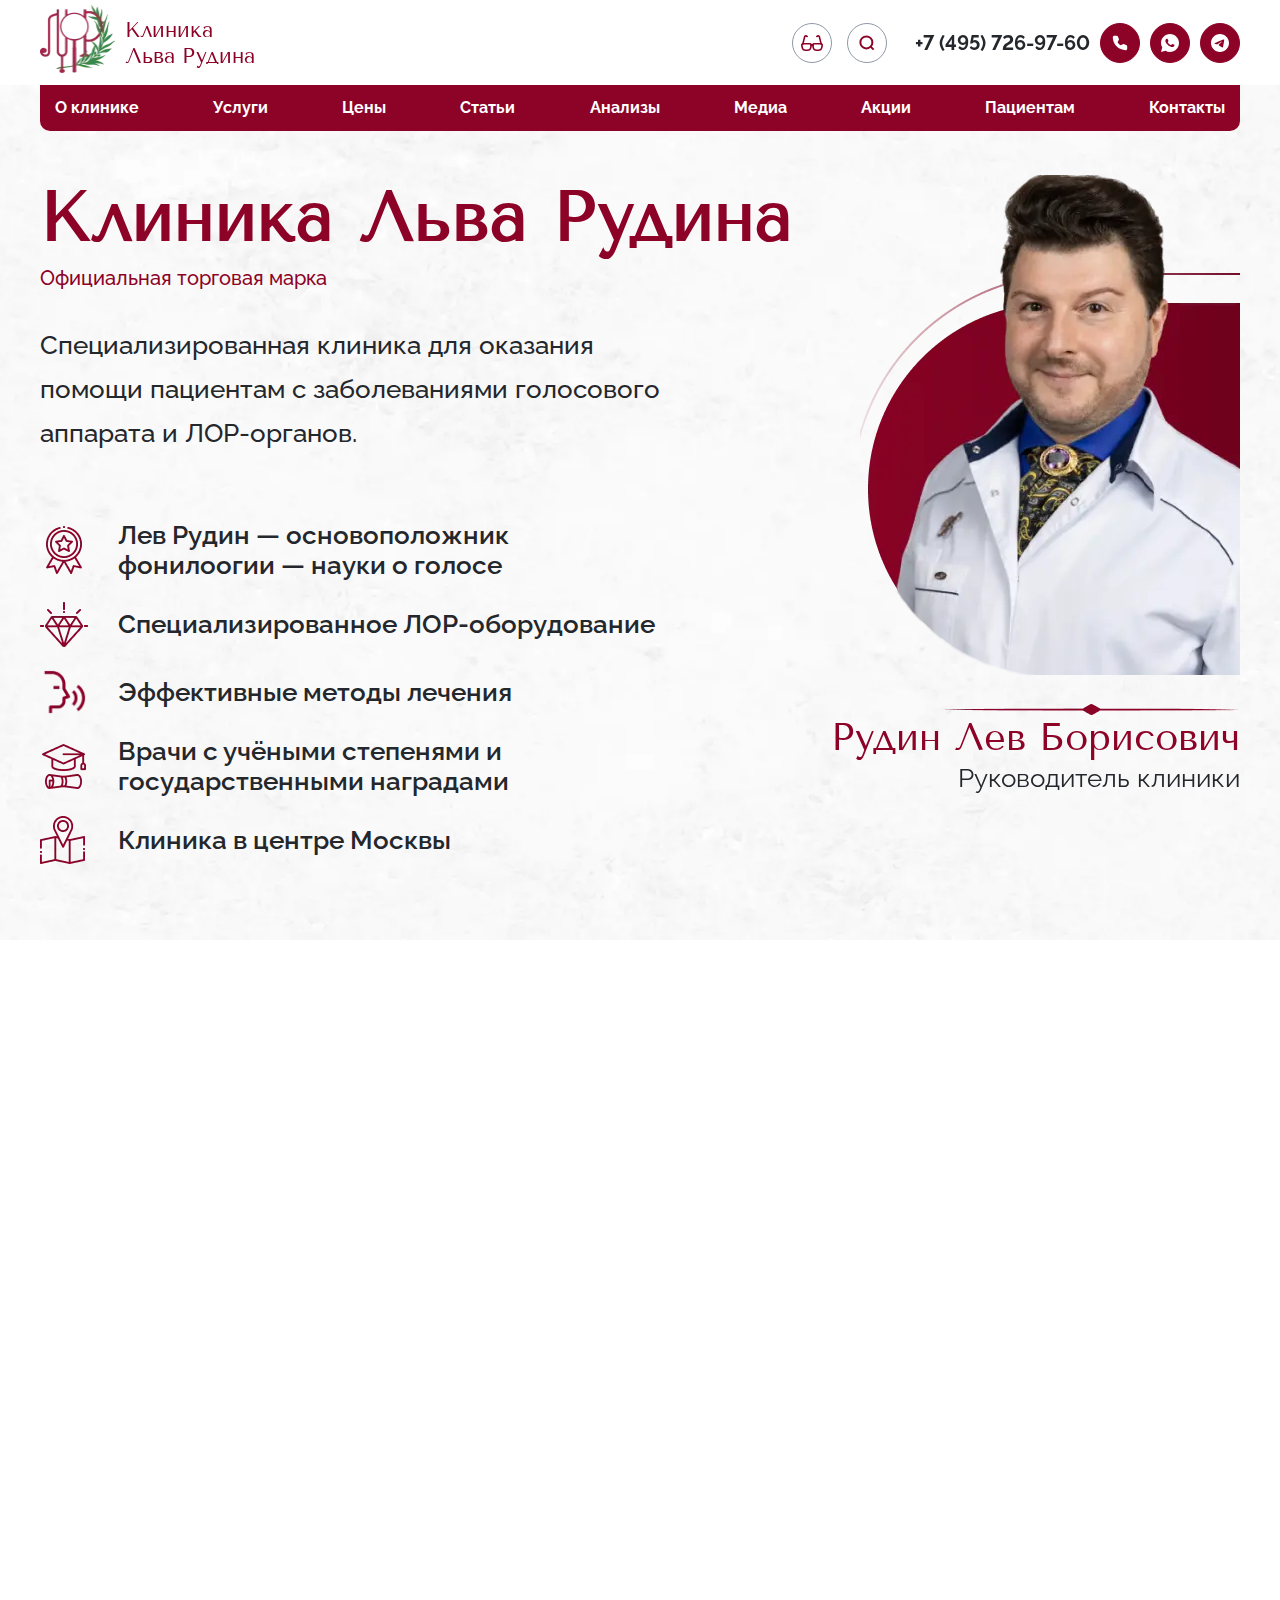
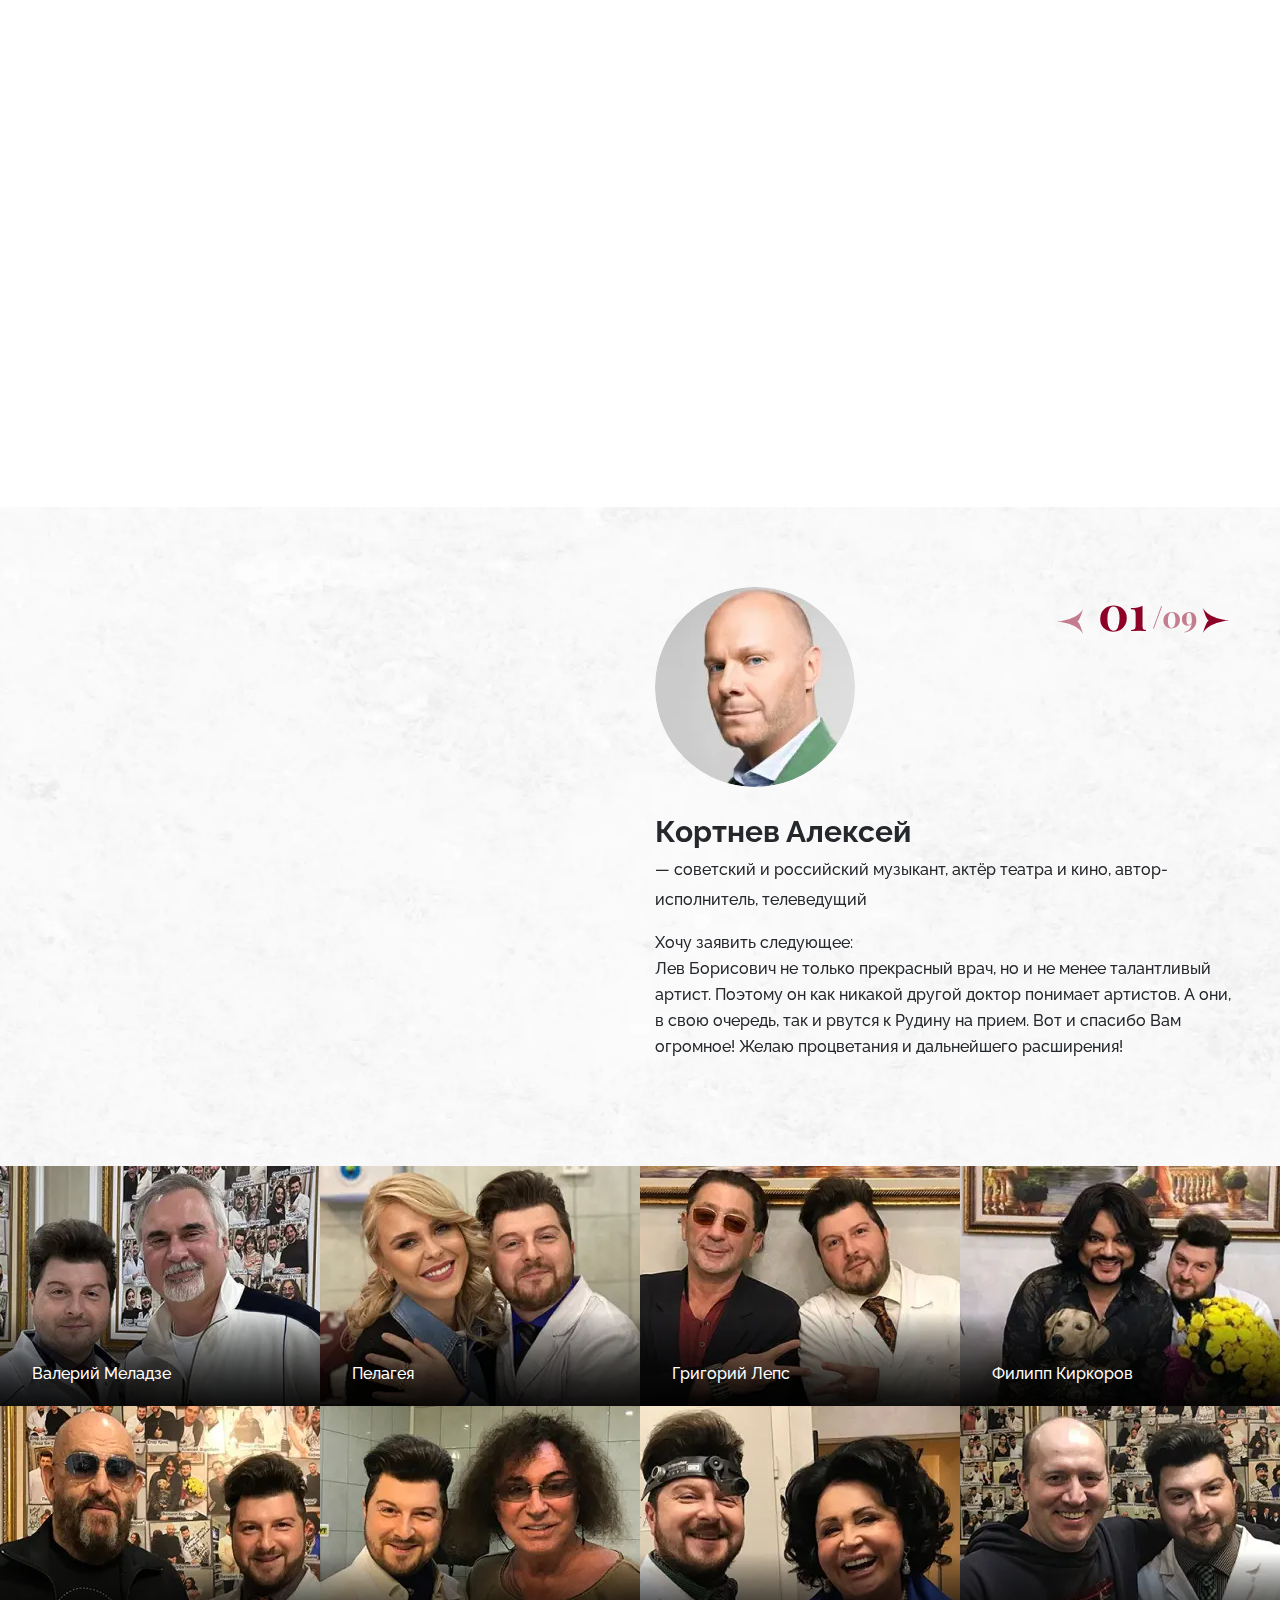
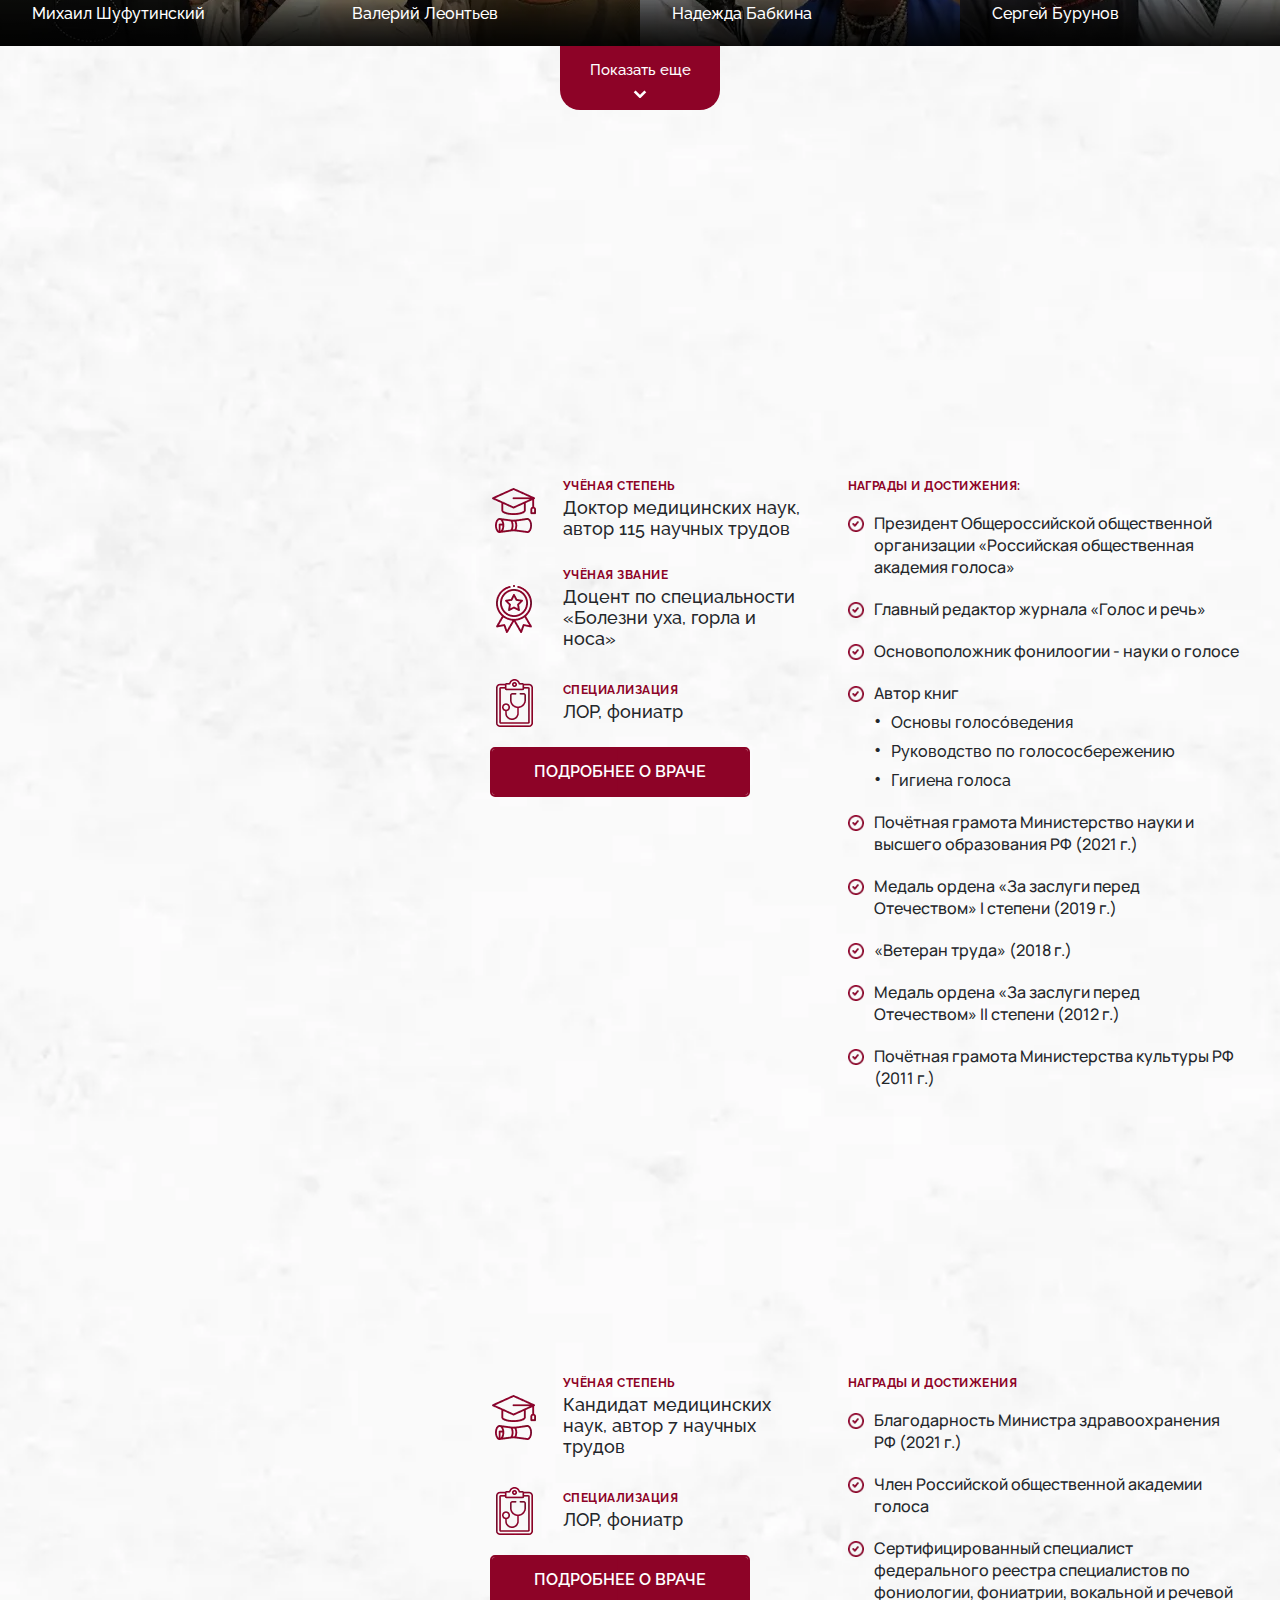
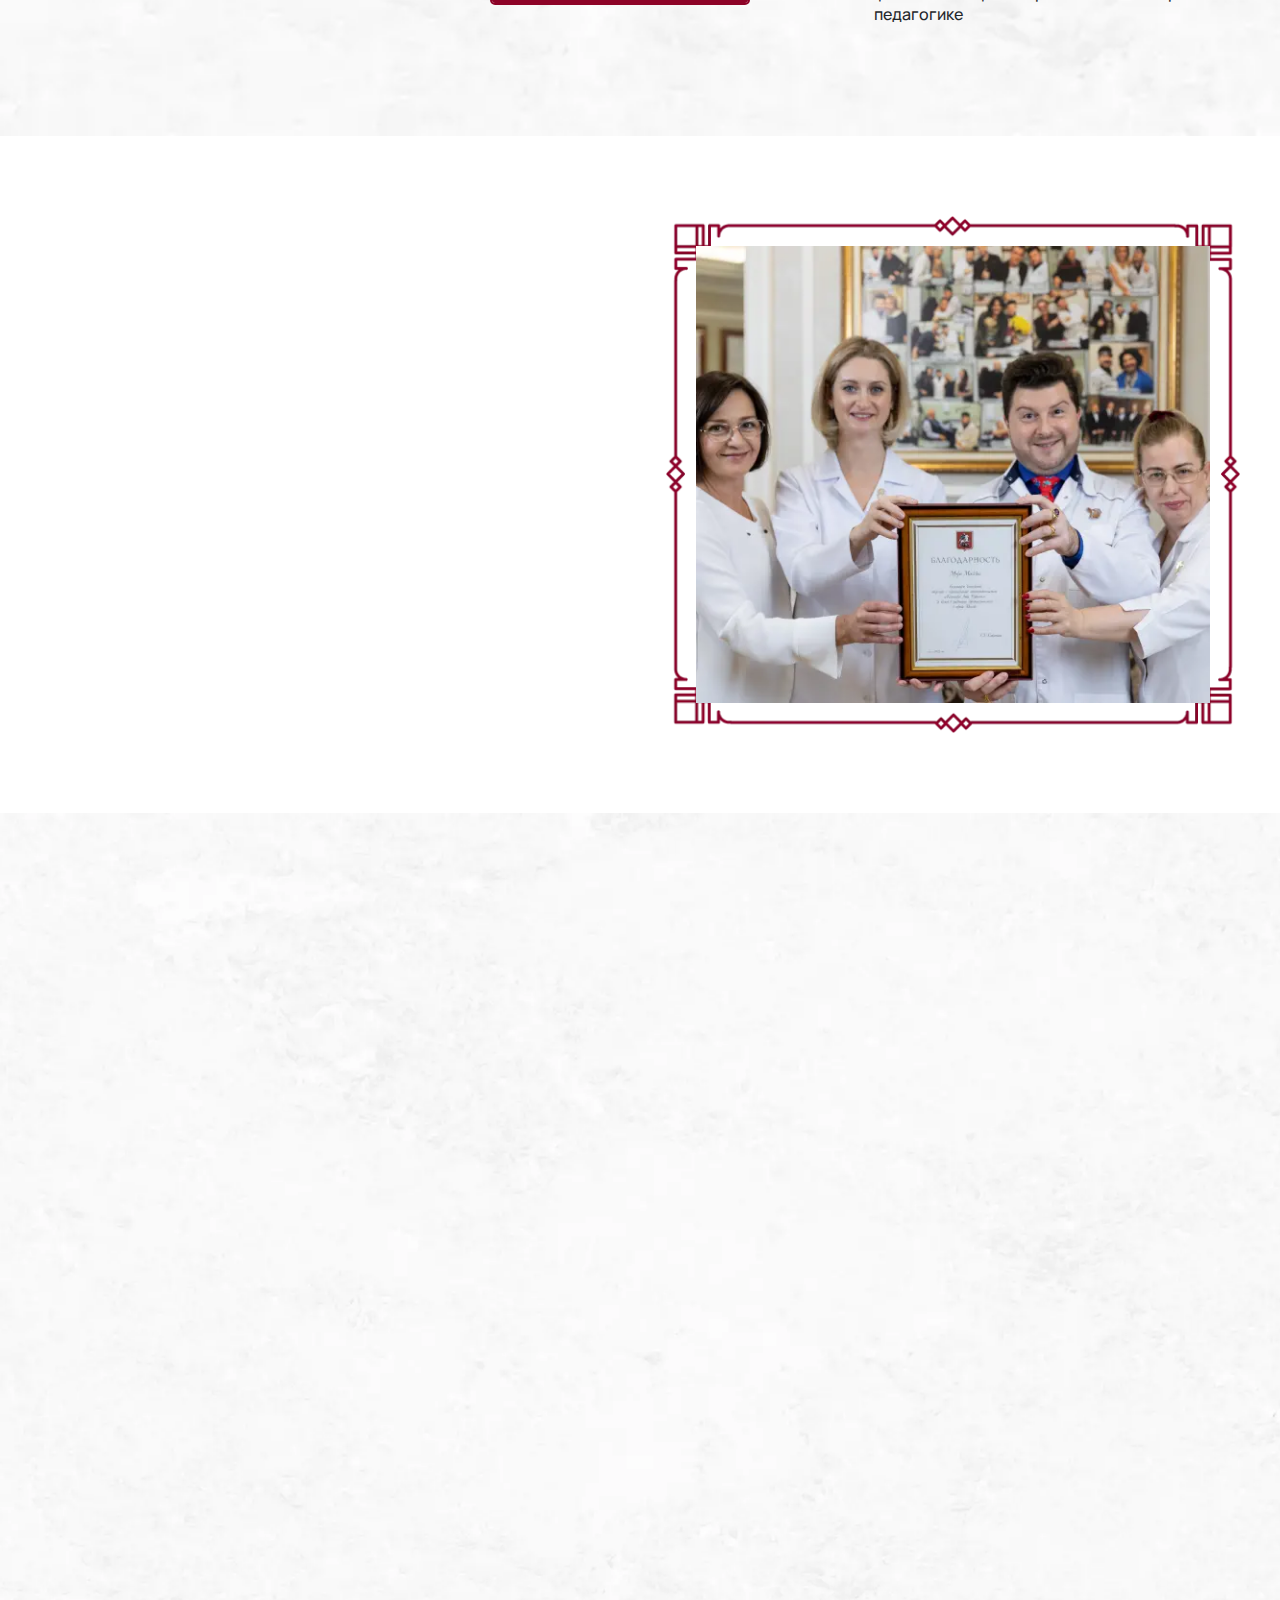
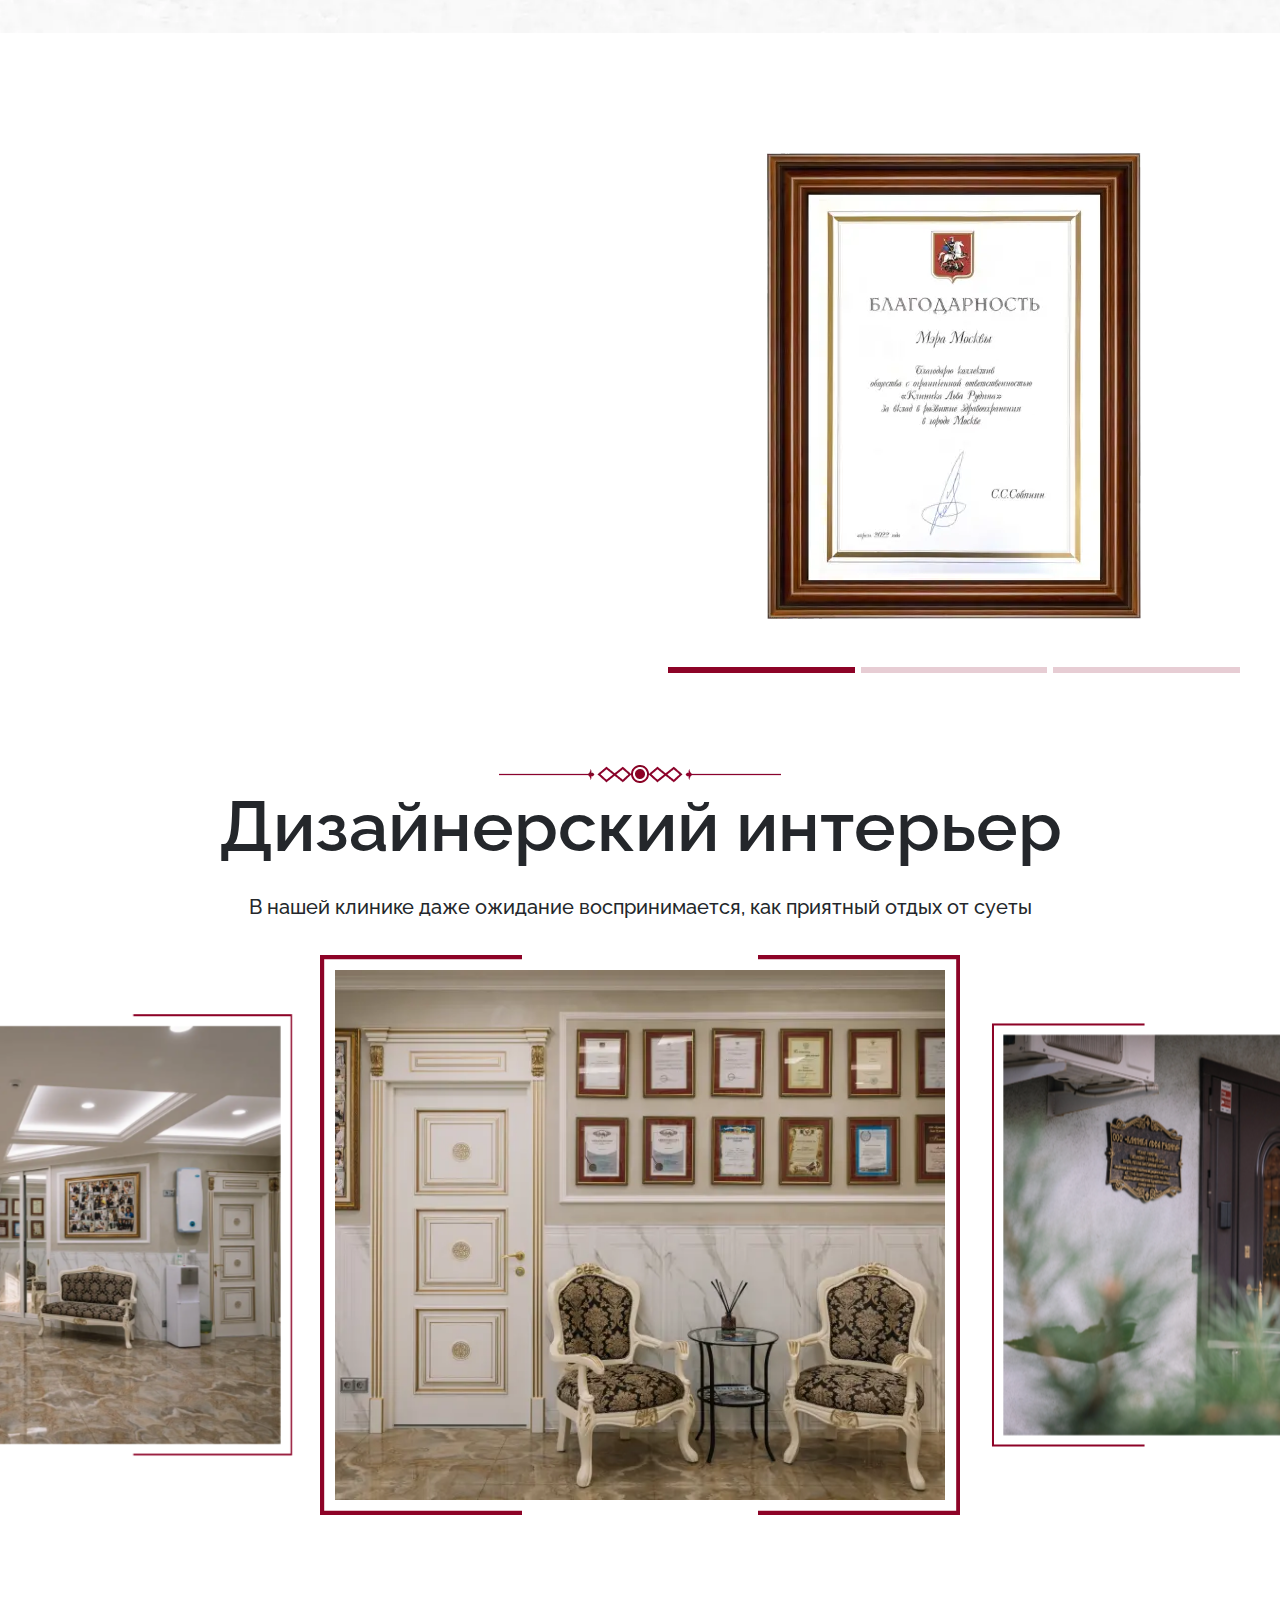
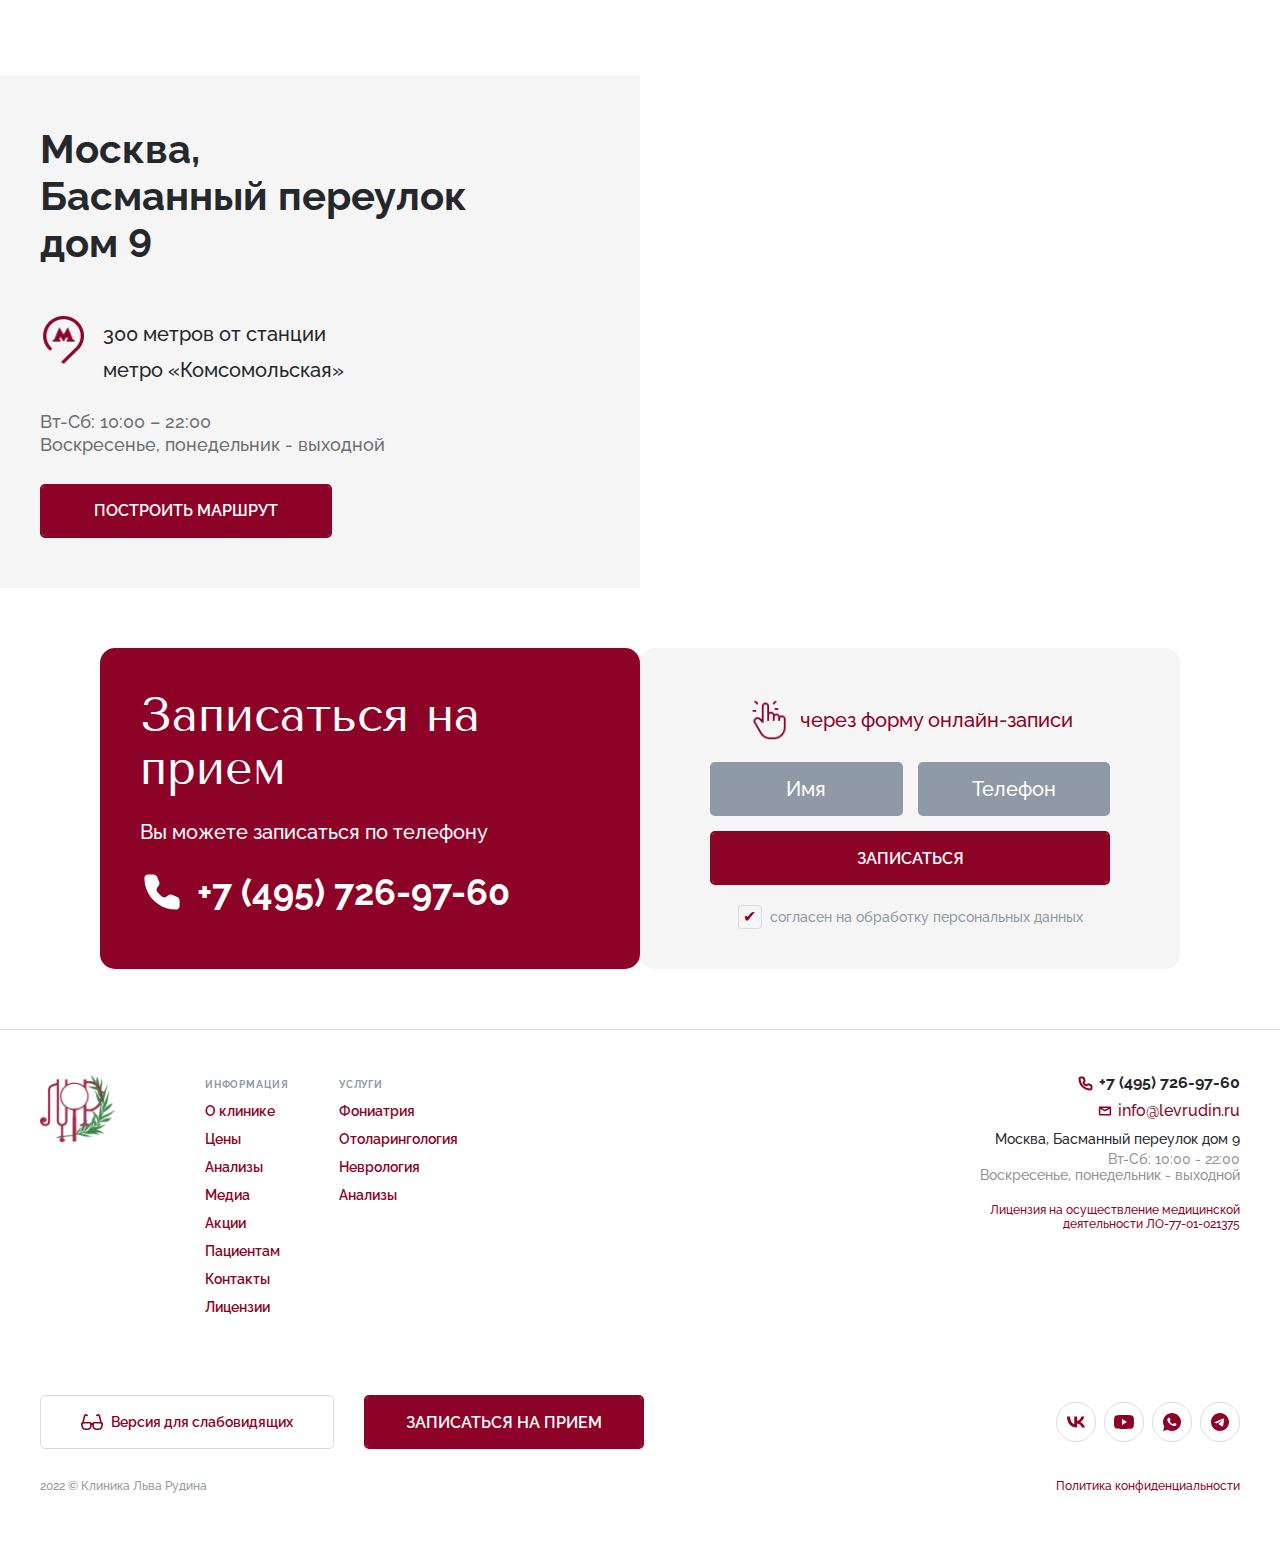
==== commit 312ec39a: "15" ====
--- a/index.html
+++ b/index.html
@@ -6,9 +6,9 @@
 	<meta name="format-detection" content="telephone=no">
 	<meta name="viewport" content="width=device-width, initial-scale=1.0">
 	<link rel="shortcut icon" href="img/favicon/Gulp.svg">
-	<link rel="stylesheet" href="https://cdn.jsdelivr.net/npm/swiper@10/swiper-bundle.min.css?_v=20231214195604" />
-	<link href="https://unpkg.com/aos@2.3.1/dist/aos.css?_v=20231214195604" rel="stylesheet">
-	<link rel="stylesheet" href="css/style.min.css?_v=20231214195604">
+	<link rel="stylesheet" href="https://cdn.jsdelivr.net/npm/swiper@10/swiper-bundle.min.css?_v=20231223204038" />
+	<link href="https://unpkg.com/aos@2.3.1/dist/aos.css?_v=20231223204038" rel="stylesheet">
+	<link rel="stylesheet" href="css/style.min.css?_v=20231223204038">
 </head>
 
 <body>
@@ -20,7 +20,7 @@
 				<ul class="header__list">
 					<li class="header__item"><a href="about.html" class="header__link link-page">О клинике</a></li>
 					<li class="header__item"><a href="services.html" class="header__link link-page">Услуги</a></li>
-					<li class="header__item"><a href="prices.html" class="header__link link-page">Цены</a></li>
+					<li class="header__item"><a href="price.html" class="header__link link-page">Цены</a></li>
 					<li class="header__item"><a href="articles.html" class="header__link link-page">Статьи</a></li>
 					<li class="header__item"><a href="analyzes.html" class="header__link link-page">Анализы</a></li>
 					<li class="header__item"><a href="media.html" class="header__link link-page">Медиа</a></li>
@@ -95,7 +95,7 @@
 							<ul class="intro__list">
 								<li class="intro__item">
 									<img src="img/icons/intro-list-2.webp" alt="icon">
-									<span>Лев Рудин — основоположник фониология - науки о голосе</span>
+									<span>Лев Рудин — основоположник фонилоогии — науки о голосе</span>
 								</li>
 								<li class="intro__item">
 									<img src="img/icons/intro-list-1.webp" alt="icon">
@@ -558,21 +558,22 @@
 											<ul class="specialists__specialist_list-right">
 												<li class="specialists__specialist_item-right">
 													<img src="img/icons/check.webp" alt="check">
-													<p>Президент Российской общественной академии голоса</p>
+													<p>Президент Общероссийской общественной организации «Российская общественная академия голоса»
+													</p>
 												</li>
 												<li class="specialists__specialist_item-right">
 													<img src="img/icons/check.webp" alt="check">
-													<p>Главный редактор журнала "Голос и речь"</p>
+													<p>Главный редактор журнала «Голос и речь»</p>
 												</li>
 												<li class="specialists__specialist_item-right">
 													<img src="img/icons/check.webp" alt="check">
-													<p>Основоположник фониология - науки о голосе</p>
+													<p>Основоположник фонилоогии - науки о голосе</p>
 												</li>
 												<li class="specialists__specialist_item-right">
 													<img src="img/icons/check.webp" alt="check">
 													<p>Автор книг</p>
 													<ul class="specialists__specialist_subList">
-														<li>Основы голос'оведения </li>
+														<li>Основы голосóведения </li>
 														<li>Руководство по голососбережению</li>
 														<li>Гигиена голоса</li>
 													</ul>
@@ -605,7 +606,7 @@
 							<div class="specialists__specialist">
 								<div class="specialists__specialist_wpImg" data-da=".specialist-content-2,991.98,first"
 									data-aos="fade-right">
-									<img src="img/specialist-2.webp" alt="Казарина Ольга Витальевна ">
+									<img src="img/specialist-2.webp" alt="Казарина Ольга Витальевна">
 								</div>
 								<div class="specialists__specialist_content specialist-content-2">
 									<h3 class="specialists__specialist_title" data-aos="fade-down" data-aos-delay="100">
@@ -641,9 +642,12 @@
 												</li>
 												<li class="specialists__specialist_item-right">
 													<img src="img/icons/check.webp" alt="check">
-													<p>Член Российской общественной академии голоса фониологии "Сертифицированный специалист
-														федерального реестра специалистов по фониологии, фониатрии, вокальной и речевой
-														педагогике"</p>
+													<p>Член Российской общественной академии голоса</p>
+												</li>
+												<li class="specialists__specialist_item-right">
+													<img src="img/icons/check.webp" alt="check">
+													<p>Сертифицированный специалист федерального реестра специалистов по фониологии, фониатрии,
+														вокальной и речевой педагогике</p>
 												</li>
 											</ul>
 										</div>
@@ -726,6 +730,9 @@
 										</li>
 										<li class="grid-images__item" data-aos="zoom-in" data-aos-delay="200">
 											<img src="img/equipment-4.webp" alt="equipment">
+										</li>
+										<li class="grid-images__item" data-aos="zoom-in" data-aos-delay="250">
+											<img src="img/equipment-7.webp" alt="equipment">
 										</li>
 									</div>
 								</ul>
@@ -896,7 +903,7 @@
 								<address class="map__address">Москва,<br> Басманный переулок<br> дом 9</address>
 								<div class="map__address-info">
 									<img src="img/icons/metro.webp" alt="metro">
-									<span>300 метров от станции метро “Комсомольская”</span>
+									<span>300 метров от станции метро «Комсомольская»</span>
 								</div>
 								<ul class="map__schedule">
 									<li>Вт-Сб: 10:00 – 22:00</li>
@@ -911,7 +918,7 @@
 							<!-- <img src="img/map.webp" alt="map"> -->
 							<div id="map" class="yandex-mapper">
 								<script type="text/javascript" charset="utf-8" async
-									src="https://api-maps.yandex.ru/services/constructor/1.0/js/?um=constructor%3A8cde998a4ff33b60fbc91853509499b95c0408c4ca67b87ef399293d64700e59&amp;width=100%25&amp;height=500&amp;lang=ru_RU&amp;scroll=true&_v=20231214195604"></script>
+									src="https://api-maps.yandex.ru/services/constructor/1.0/js/?um=constructor%3A8cde998a4ff33b60fbc91853509499b95c0408c4ca67b87ef399293d64700e59&amp;width=100%25&amp;height=500&amp;lang=ru_RU&amp;scroll=true&_v=20231223204038"></script>
 							</div>
 						</div>
 					</div>
@@ -933,12 +940,12 @@
           </div>
         </div>
         <form class="record__form form-record" data-form="record">
-          <div class="record__form_unavailable"><span>записаться можно только по телефону</span></div>
-          <div class="record__form_info _none">
+          <div class="record__form_unavailable _none"><span>записаться можно только по телефону</span></div>
+          <div class="record__form_info">
             <img src="img/icons/tabler.webp" alt="tabler">
             <span>через форму онлайн-записи</span>
           </div>
-          <div class="record__form_row _none">
+          <div class="record__form_row">
             <div class="record__form_wpInput wpInput">
               <input type="text" name="name" class="record__form_input input" placeholder="Имя">
             </div>
@@ -946,8 +953,8 @@
               <input type="tel" name="phone" class="record__form_input input" inputmode="tel" placeholder="Телефон">
             </div>
           </div>
-          <button type="submit" class="record__form_button button hover _none">Записаться</button>
-          <label class="record__form_bottom wpCheckbox-label _none">
+          <button type="submit" class="record__form_button button hover">Записаться</button>
+          <label class="record__form_bottom wpCheckbox-label">
             <input type="checkbox" name="privacy-policy" class="input-checkbox" id="privacy-policy" checked>
             <label for="privacy-policy" class="record__form_checkbox-label checkbox-label"></label>
             <p class="record__form_text">согласен на обработку персональных данных</p>
@@ -1140,10 +1147,10 @@
 		</div>
 	</div>
 </div>
-	<script src="https://cdn.jsdelivr.net/npm/swiper@10/swiper-bundle.min.js?_v=20231214195604"></script>
-<script src="https://unpkg.com/aos@2.3.1/dist/aos.js?_v=20231214195604"></script>
-<script src="assets/libs/fslightbox.js?_v=20231214195604"></script>
-<script src="js/app.min.js?_v=20231214195604"></script>
+	<script src="https://cdn.jsdelivr.net/npm/swiper@10/swiper-bundle.min.js?_v=20231223204038"></script>
+<script src="https://unpkg.com/aos@2.3.1/dist/aos.js?_v=20231223204038"></script>
+<script src="assets/libs/fslightbox.js?_v=20231223204038"></script>
+<script src="js/app.min.js?_v=20231223204038"></script>
 </body>
 
 </html>--- a/css/style.min.css
+++ b/css/style.min.css
@@ -1 +1 @@
-@charset "UTF-8";@font-face{font-family:Manrope;font-display:swap;src:url(../fonts/Manrope-Medium.woff2) format("woff2"),url(../fonts/Manrope-Medium.woff) format("woff");font-weight:500;font-style:normal}@font-face{font-family:PlayfairDisplay;font-display:swap;src:url(../fonts/PlayfairDisplay-Bold.woff2) format("woff2"),url(../fonts/PlayfairDisplay-Bold.woff) format("woff");font-weight:700;font-style:normal}@font-face{font-family:Raleway;font-display:swap;src:url(../fonts/Raleway-Medium.woff2) format("woff2"),url(../fonts/Raleway-Medium.woff) format("woff");font-weight:500;font-style:normal}@font-face{font-family:Raleway;font-display:swap;src:url(../fonts/Raleway-Regular.woff2) format("woff2"),url(../fonts/Raleway-Regular.woff) format("woff");font-weight:400;font-style:normal}@font-face{font-family:Raleway;font-display:swap;src:url(../fonts/Raleway-SemiBold.woff2) format("woff2"),url(../fonts/Raleway-SemiBold.woff) format("woff");font-weight:600;font-style:normal}@font-face{font-family:Raleway;font-display:swap;src:url(../fonts/Raleway-Bold.woff2) format("woff2"),url(../fonts/Raleway-Bold.woff) format("woff");font-weight:700;font-style:normal}@font-face{font-family:TenorSans;font-display:swap;src:url(../fonts/TenorSans-Regular.woff2) format("woff2"),url(../fonts/TenorSans-Regular.woff) format("woff");font-weight:400;font-style:normal}*{padding:0;margin:0;border:0}*,:after,:before{-webkit-box-sizing:border-box;box-sizing:border-box}:active,:focus{outline:0}a:active,a:focus{outline:0}aside,footer,header,nav,section{display:block}body,html{height:100%;min-width:320px}body{line-height:1;font-family:Raleway;font-weight:500;-ms-text-size-adjust:100%;-moz-text-size-adjust:100%;-webkit-text-size-adjust:100%}button,input,textarea{font-family:Raleway}input::-ms-clear{display:none}button{cursor:pointer;background-color:transparent}button::-moz-focus-inner{padding:0;border:0}a{color:#24272b}a,a:visited{text-decoration:none}a:hover{text-decoration:none}ul li{list-style:none}img{vertical-align:top;pointer-events:none}h1,h2,h3,h4,h5,h6{font-weight:inherit;font-size:inherit}*{-webkit-box-sizing:border-box;box-sizing:border-box}::-webkit-scrollbar{width:8px}::-webkit-scrollbar-track{background-color:#fbf8ec}::-webkit-scrollbar-thumb{background-color:#8d0327;border-radius:10px}html._lock{overflow:hidden;position:relative;height:100%}body{color:#24272b;font-size:16px}body._lock{overflow:hidden;position:relative;height:100%}.wrapper{width:100%;min-height:100%;overflow:hidden;display:-webkit-box;display:-ms-flexbox;display:flex;-webkit-box-orient:vertical;-webkit-box-direction:normal;-ms-flex-direction:column;flex-direction:column}._container{max-width:1200px;margin:0 auto}.wpLoader{position:absolute;left:0;top:0;right:0;bottom:0;width:100%;height:100%;background-color:rgba(0,0,0,.4);-webkit-transition:.2s;transition:.2s;z-index:3;display:-webkit-box;display:-ms-flexbox;display:flex;-webkit-box-align:center;-ms-flex-align:center;align-items:center;-webkit-box-pack:center;-ms-flex-pack:center;justify-content:center;opacity:0;visibility:hidden}.wpLoader._load{opacity:1;visibility:visible}.loader{width:68px;height:68px;border:3px dotted #fff;border-style:solid solid dotted dotted;border-radius:50%;display:inline-block;position:relative;-webkit-box-sizing:border-box;box-sizing:border-box;-webkit-animation:rotation 2s linear infinite;animation:rotation 2s linear infinite}.loader::after{content:"";-webkit-box-sizing:border-box;box-sizing:border-box;position:absolute;left:0;right:0;top:0;bottom:0;margin:auto;border:3px dotted #8d0327;border-style:solid solid dotted;width:50%;height:50%;border-radius:50%;-webkit-animation:rotationBack 1s linear infinite;animation:rotationBack 1s linear infinite;-webkit-transform-origin:center center;-ms-transform-origin:center center;transform-origin:center center}@-webkit-keyframes rotation{0%{-webkit-transform:rotate(0);transform:rotate(0)}100%{-webkit-transform:rotate(360deg);transform:rotate(360deg)}}@keyframes rotation{0%{-webkit-transform:rotate(0);transform:rotate(0)}100%{-webkit-transform:rotate(360deg);transform:rotate(360deg)}}@-webkit-keyframes rotationBack{0%{-webkit-transform:rotate(0);transform:rotate(0)}100%{-webkit-transform:rotate(-360deg);transform:rotate(-360deg)}}@keyframes rotationBack{0%{-webkit-transform:rotate(0);transform:rotate(0)}100%{-webkit-transform:rotate(-360deg);transform:rotate(-360deg)}}._my-accordion{overflow:hidden}._my-accordion._open ._my-accordion-content{opacity:1}._my-accordion-controler{cursor:pointer}._my-accordion-content{-webkit-box-sizing:content-box;box-sizing:content-box;max-height:0;opacity:0;will-change:max-height}.main{-webkit-box-flex:1;-ms-flex:1 1 auto;flex:1 1 auto}.section{padding:80px 0}.no-webp .section-bg{background:url(../img/intro-bg.webp) no-repeat center/cover}.h1{color:#8d0327;font-family:TenorSans;font-weight:600;line-height:normal;font-size:70px}.h2{font-family:Raleway;font-weight:600;line-height:86px;font-size:70px;position:relative}.h2 img{position:absolute;bottom:100%;left:50%;-webkit-transform:translateX(-50%);-ms-transform:translateX(-50%);transform:translateX(-50%)}.h3{font-family:TenorSans;font-size:48px;font-weight:400;line-height:normal;position:relative}.h3 img{position:absolute;bottom:100%;left:0}.button{color:#fff;font-size:16px;font-weight:600;text-transform:uppercase;border-radius:5px}.hover{display:inline-block;overflow:hidden;position:relative;z-index:1;-webkit-transition:.3s;transition:.3s;border:2px solid #8d0327}.hover::after,.hover::before{content:"";position:absolute;top:0;bottom:0;left:0;right:0;width:100%;height:100%;background-color:#8d0327;-webkit-transition:.3s;transition:.3s;z-index:-1}.hover::before{-webkit-transform:translateX(-49%);-ms-transform:translateX(-49%);transform:translateX(-49%)}.hover::after{-webkit-transform:translateX(49%);-ms-transform:translateX(49%);transform:translateX(49%)}.hover:hover{-webkit-box-shadow:0 0 10px 4px rgba(141,3,39,.2);box-shadow:0 0 10px 4px rgba(141,3,39,.2);color:#8d0327}.hover:hover::before{-webkit-transform:translateX(-95%);-ms-transform:translateX(-95%);transform:translateX(-95%)}.hover:hover::after{-webkit-transform:translateX(95%);-ms-transform:translateX(95%);transform:translateX(95%)}.form-record .just-validate-error-label{display:none}.wpInput{position:relative}.wpInput .just-validate-error-label{display:block;position:absolute;bottom:100%;left:50%;font-size:12px;-webkit-transform:translateX(-50%);-ms-transform:translateX(-50%);transform:translateX(-50%);white-space:nowrap}.input{width:100%;padding:9px;text-align:center;border-radius:5px;background-color:#8f98a5;-webkit-transition:.3s;transition:.3s;color:#fff;height:54px;font-variant-numeric:lining-nums proportional-nums;font-weight:500;letter-spacing:.5px;border:2px solid transparent;font-size:20px}.input::-webkit-input-placeholder{color:#fff;font-size:20px;font-style:normal;font-weight:500;letter-spacing:0}.input::-moz-placeholder{color:#fff;font-size:20px;font-style:normal;font-weight:500;letter-spacing:0}.input:-ms-input-placeholder{color:#fff;font-size:20px;font-style:normal;font-weight:500;letter-spacing:0}.input::-ms-input-placeholder{color:#fff;font-size:20px;font-style:normal;font-weight:500;letter-spacing:0}.input::placeholder{color:#fff;font-size:20px;font-style:normal;font-weight:500;letter-spacing:0}.input:focus{background-color:transparent;border:2px solid #8d0327;color:#8f98a5}.input:focus::-webkit-input-placeholder{color:#8f98a5}.input:focus::-moz-placeholder{color:#8f98a5}.input:focus:-ms-input-placeholder{color:#8f98a5}.input:focus::-ms-input-placeholder{color:#8f98a5}.input:focus::placeholder{color:#8f98a5}.input.just-validate-success-field{background-color:rgba(3,134,25,.5);color:#fff}.input.just-validate-success-field::-webkit-input-placeholder{color:#fff}.input.just-validate-success-field::-moz-placeholder{color:#fff}.input.just-validate-success-field:-ms-input-placeholder{color:#fff}.input.just-validate-success-field::-ms-input-placeholder{color:#fff}.input.just-validate-success-field::placeholder{color:#fff}.input.just-validate-error-field{background-color:rgba(134,3,42,.5);color:#fff}.input.just-validate-error-field::-webkit-input-placeholder{color:#fff}.input.just-validate-error-field::-moz-placeholder{color:#fff}.input.just-validate-error-field:-ms-input-placeholder{color:#fff}.input.just-validate-error-field::-ms-input-placeholder{color:#fff}.input.just-validate-error-field::placeholder{color:#fff}.input-checkbox{display:none}.input-checkbox:checked+.checkbox-label::before{-webkit-transform:scale(1);-ms-transform:scale(1);transform:scale(1)}.input-checkbox.just-validate-error-field+.checkbox-label{border:1px solid #8d0327}.wpCheckbox-label{display:-webkit-box;display:-ms-flexbox;display:flex;-webkit-box-align:center;-ms-flex-align:center;align-items:center;gap:8px}.wpCheckbox-label p{color:#8f98a5;font-size:14px;line-height:normal}.wpCheckbox-label .just-validate-error-label{display:none}.checkbox-label{width:24px;height:24px;-ms-flex-negative:0;flex-shrink:0;position:relative;border-radius:4px;cursor:pointer;text-align:center;display:-webkit-box;display:-ms-flexbox;display:flex;-webkit-box-align:center;-ms-flex-align:center;align-items:center;-webkit-box-pack:center;-ms-flex-pack:center;justify-content:center;border:1px solid #d5dbe4;-webkit-transition:.2s;transition:.2s}.checkbox-label::before{content:"✔";color:#8d0327;position:absolute;line-height:24px;-webkit-transition:.1s;transition:.1s;-webkit-transform:scale(0);-ms-transform:scale(0);transform:scale(0)}.header__body{-webkit-box-shadow:0 -8px 70px -16px rgba(0,0,0,.25);box-shadow:0 -8px 70px -16px rgba(0,0,0,.25)}.header__container{position:relative}.header__container._container{padding:0}.header__nav{display:block;position:absolute;top:100%;left:0;right:0;width:100%;border-radius:0 0 10px 10px;-webkit-transition:.3s;transition:.3s}.header__nav._fixed{position:fixed;top:0;left:0;right:0;z-index:4}.header__list{display:-webkit-box;display:-ms-flexbox;display:flex;-webkit-box-align:center;-ms-flex-align:center;align-items:center;-webkit-box-pack:justify;-ms-flex-pack:justify;justify-content:space-between;border-radius:0 0 10px 10px;background-color:#8d0327;padding:15px}.header__list_close{position:absolute;right:15px;top:30px;width:30px;height:30px;cursor:pointer;opacity:0;visibility:hidden;-webkit-transition:opacity .2s ease-in-out;transition:opacity .2s ease-in-out;-webkit-transition-delay:.3s;transition-delay:.3s}.header__list_close::after,.header__list_close::before{content:"";position:absolute;width:100%;height:2px;top:50%;background-color:#fff;-webkit-transition:.1s;transition:.1s}.header__list_close::before{-webkit-transform:translateY(-50%) rotate(45deg);-ms-transform:translateY(-50%) rotate(45deg);transform:translateY(-50%) rotate(45deg)}.header__list_close::after{-webkit-transform:translateY(-50%) rotate(-45deg);-ms-transform:translateY(-50%) rotate(-45deg);transform:translateY(-50%) rotate(-45deg)}.header__list_close:active::before{-webkit-transform:translateY(-50%) rotate(45deg) scale(.8);-ms-transform:translateY(-50%) rotate(45deg) scale(.8);transform:translateY(-50%) rotate(45deg) scale(.8)}.header__list_close:active::after{-webkit-transform:translateY(-50%) rotate(-45deg) scale(.7);-ms-transform:translateY(-50%) rotate(-45deg) scale(.7);transform:translateY(-50%) rotate(-45deg) scale(.7)}.header__link{color:#fff;font-size:18px;font-weight:700;-webkit-transition:.2s;transition:.2s;position:relative}.header__link::after{content:"";position:absolute;top:100%;left:50%;-webkit-transform:translateX(-50%);-ms-transform:translateX(-50%);transform:translateX(-50%);height:1px;width:0;-webkit-transition:.2s;transition:.2s;background-color:#fff;border-radius:2px}.header__link:hover::after{width:100%}.header__link._active::after{width:100%;height:2px}.header__content{width:100%;display:-webkit-box;display:-ms-flexbox;display:flex;-webkit-box-pack:justify;-ms-flex-pack:justify;justify-content:space-between;-webkit-box-align:center;-ms-flex-align:center;align-items:center;gap:10px;position:relative;padding:5px 0;background-color:#fff}.header__logo{display:-webkit-box;display:-ms-flexbox;display:flex;-webkit-box-align:center;-ms-flex-align:center;align-items:center;gap:10px}.header__logo img{width:75px;height:75px}.header__logo-text{color:#8d0327;font-family:TenorSans;font-weight:400;line-height:normal}.header__content-controls{-webkit-box-flex:1;-ms-flex:1 1 auto;flex:1 1 auto;display:-webkit-box;display:-ms-flexbox;display:flex;-webkit-box-align:center;-ms-flex-align:center;align-items:center;-webkit-box-pack:end;-ms-flex-pack:end;justify-content:flex-end;gap:15px}.header .header-controls-btn{height:40px;width:40px;cursor:pointer;border-radius:50%;border:1px solid #8f98a5;display:-webkit-box;display:-ms-flexbox;display:flex;-webkit-box-align:center;-ms-flex-align:center;align-items:center;-webkit-box-pack:center;-ms-flex-pack:center;justify-content:center;-webkit-transition:.2s;transition:.2s}.header .header-controls-btn .icon{-webkit-transition:.2s;transition:.2s}.header .header-controls-btn:hover{background-color:#8d0327;border:1px solid #8d0327}.header__visuallyImpaired{-ms-flex-negative:0;flex-shrink:0}.header__visuallyImpaired .icon{width:22px;height:16px;fill:#8d0327}.header__visuallyImpaired:hover .icon{fill:#fff}.header__form{width:40px;height:40px;position:relative;overflow:hidden;-webkit-transition:.3s;transition:.3s}.header__form_search{position:absolute;left:0;top:0;right:0;bottom:0;border-radius:15px;opacity:0;visibility:hidden;-webkit-transition:.3s;transition:.3s;padding:0 10px;border:1px solid #8f98a5;background-color:transparent;font-variant-numeric:lining-nums proportional-nums;font-size:16px;letter-spacing:.5px;font-weight:500}.header__form_search::-webkit-input-placeholder{color:#999;font-weight:400}.header__form_search::-moz-placeholder{color:#999;font-weight:400}.header__form_search:-ms-input-placeholder{color:#999;font-weight:400}.header__form_search::-ms-input-placeholder{color:#999;font-weight:400}.header__form_search::placeholder{color:#999;font-weight:400}.header__form_search:focus{border:1px solid #8d0327}.header__form_btn{right:0;top:0;position:absolute;-webkit-transition:.3s;transition:.3s}.header__form_btn .icon{width:16px;height:16px;fill:none;stroke-width:2px;stroke:#8d0327}.header__form_btn:hover .icon{stroke:#fff}.header__form._active{width:280px;border-radius:10px}.header__form._active .header__form_search{opacity:1;visibility:visible}.header__form._active .header__form_btn{opacity:0;visibility:hidden}.header__tel{font-size:20px;font-weight:700;color:#24272b;font-variant-numeric:lining-nums proportional-nums;-webkit-transition:.2s;transition:.2s}.header__tel:hover{color:#8d0327}.header__messengers{display:-webkit-box;display:-ms-flexbox;display:flex;-webkit-box-align:center;-ms-flex-align:center;align-items:center;gap:10px}.header__messengers_link{width:40px;height:40px;border-radius:50%;-webkit-transition:.2s;transition:.2s;display:-webkit-box;display:-ms-flexbox;display:flex;-webkit-box-align:center;-ms-flex-align:center;align-items:center;-webkit-box-pack:center;-ms-flex-pack:center;justify-content:center;background-color:#8d0327;border:1px solid #8d0327}.header__messengers_link .icon{width:18px;height:18px;fill:#fff;-webkit-transition:.2s;transition:.2s}.header-burger{display:none;position:relative;width:40px;height:30px;cursor:pointer;z-index:3;margin-left:15px}.header-burger span{position:absolute;-webkit-transition:all .2s ease 0s;transition:all .2s ease 0s;width:100%;height:3px;left:0;background-color:#fff}.header-burger span:nth-child(1){top:0}.header-burger span:nth-child(2){top:50%;-webkit-transform:translateY(-50%);-ms-transform:translateY(-50%);transform:translateY(-50%)}.header-burger span:nth-child(3){bottom:0}.header-burger._active span{-webkit-transform:scale(0);-ms-transform:scale(0);transform:scale(0)}.header-burger._active span:first-child{top:50%;-webkit-transform:translateY(-50%) rotate(-45deg);-ms-transform:translateY(-50%) rotate(-45deg);transform:translateY(-50%) rotate(-45deg)}.header-burger._active span:last-child{bottom:50%;-webkit-transform:translateY(50%) rotate(45deg);-ms-transform:translateY(50%) rotate(45deg);transform:translateY(50%) rotate(45deg)}.footer{padding:45px 0 65px 0;border-top:1px solid #d5dbe4}.footer__body{display:-webkit-box;display:-ms-flexbox;display:flex;-webkit-box-orient:vertical;-webkit-box-direction:normal;-ms-flex-direction:column;flex-direction:column}.footer__top{display:-webkit-box;display:-ms-flexbox;display:flex;-webkit-box-pack:justify;-ms-flex-pack:justify;justify-content:space-between;gap:90px;-webkit-box-align:start;-ms-flex-align:start;align-items:flex-start}.footer__logo{display:-webkit-box;display:-ms-flexbox;display:flex;-webkit-box-align:start;-ms-flex-align:start;align-items:flex-start;-webkit-box-pack:start;-ms-flex-pack:start;justify-content:flex-start;width:75px;height:75px}.footer__logo img{max-width:100%;max-height:100%;-o-object-fit:contain;object-fit:contain}.footer__nav{display:-webkit-box;display:-ms-flexbox;display:flex;-ms-flex-wrap:wrap;flex-wrap:wrap;-webkit-box-flex:1;-ms-flex:1 1 auto;flex:1 1 auto;gap:50px}.footer__list{display:-webkit-box;display:-ms-flexbox;display:flex;-webkit-box-orient:vertical;-webkit-box-direction:normal;-ms-flex-direction:column;flex-direction:column;-webkit-box-align:start;-ms-flex-align:start;align-items:flex-start;gap:12px}.footer__li span{color:#8f98a5;font-size:10px;font-weight:700;letter-spacing:.8px;text-transform:uppercase}.footer__link{color:#8d0327;font-size:14px;font-weight:600;position:relative}.footer__link::before{content:"";position:absolute;top:100%;left:50%;-webkit-transform:translateX(-50%);-ms-transform:translateX(-50%);transform:translateX(-50%);width:0;height:1px;background-color:#8d0327;-webkit-transition:.2s;transition:.2s}.footer__link:hover::before{width:100%}.footer__info-block{display:-webkit-box;display:-ms-flexbox;display:flex;-webkit-box-orient:vertical;-webkit-box-direction:normal;-ms-flex-direction:column;flex-direction:column;-webkit-box-align:end;-ms-flex-align:end;align-items:flex-end;text-align:right}.footer__tel{display:-webkit-box;display:-ms-flexbox;display:flex;-webkit-box-align:center;-ms-flex-align:center;align-items:center;gap:6px}.footer__tel span{color:#24272b;font-weight:700;position:relative}.footer__tel span::before{content:"";position:absolute;top:100%;left:50%;-webkit-transform:translateX(-50%);-ms-transform:translateX(-50%);transform:translateX(-50%);height:2px;width:0;background-color:#8d0327;-webkit-transition:.2s;transition:.2s}.footer__tel .icon{width:15px;height:15px;stroke-width:2px;stroke:#8d0327;fill:none}.footer__tel:hover span::before{width:100%}.footer__mail{display:-webkit-box;display:-ms-flexbox;display:flex;-webkit-box-align:center;-ms-flex-align:center;align-items:center;gap:6px;margin-top:12px}.footer__mail span{color:#8d0327;font-weight:500}.footer__mail .icon{width:14px;height:10px;fill:none;stroke-width:2px;stroke:#8d0327}.footer__address{margin-top:12px;font-size:14px;font-weight:500;line-height:normal;font-style:normal}.footer__schedule{font-size:14px;font-weight:500;opacity:.5;line-height:normal;margin-top:4px}.footer__license-span{color:#8d0327;font-size:12px;line-height:normal;max-width:250px;margin-top:20px}.footer__bottom{-webkit-box-flex:1;-ms-flex:1 1 100%;flex:1 1 100%;width:100%;display:-webkit-box;display:-ms-flexbox;display:flex;-webkit-box-align:center;-ms-flex-align:center;align-items:center;-webkit-box-pack:justify;-ms-flex-pack:justify;justify-content:space-between;gap:15px;margin-top:80px}.footer__wpButton{display:-webkit-box;display:-ms-flexbox;display:flex;-webkit-box-align:center;-ms-flex-align:center;align-items:center;gap:30px}.footer__button{padding:0 40px;height:54px}.footer__button.btn-visually-impaired{color:#8d0327;border:1px solid #d5dbe4;font-size:14px;text-transform:none;display:-webkit-box;display:-ms-flexbox;display:flex;-webkit-box-align:center;-ms-flex-align:center;align-items:center;-webkit-box-pack:center;-ms-flex-pack:center;justify-content:center;gap:8px;-webkit-transition:.3s;transition:.3s}.footer__button.btn-visually-impaired .icon{width:22px;height:16px;fill:#8d0327;-webkit-transition:.3s;transition:.3s}.footer__button.btn-visually-impaired:hover{background-color:#8d0327;border:1px solid #8d0327;color:#fff}.footer__button.btn-visually-impaired:hover .icon{fill:#fff}.footer__messengers{display:-webkit-box;display:-ms-flexbox;display:flex;-webkit-box-align:center;-ms-flex-align:center;align-items:center;gap:8px}.footer__messengers_link{display:-webkit-box;display:-ms-flexbox;display:flex;width:40px;height:40px;-webkit-box-pack:center;-ms-flex-pack:center;justify-content:center;-webkit-box-align:center;-ms-flex-align:center;align-items:center;border-radius:50%;border:1px solid #d5dbe4;-webkit-transition:.2s;transition:.2s}.footer__messengers_link .icon{-webkit-transition:.2s;transition:.2s;fill:#8d0327}.footer__messengers_link:hover{background-color:#8d0327;border:1px solid #8d0327}.footer__messengers_link:hover .icon{fill:#fff}.footer__under{margin-top:30px;-webkit-box-flex:1;-ms-flex:1 1 100%;flex:1 1 100%;width:100%;display:-webkit-box;display:-ms-flexbox;display:flex;-webkit-box-align:center;-ms-flex-align:center;align-items:center;-webkit-box-pack:justify;-ms-flex-pack:justify;justify-content:space-between;line-height:normal}.footer__under span{color:#989898;font-size:12px}.footer__under a{color:#8d0327;font-size:12px}.footer__under a:hover{text-decoration:underline}.modal{-webkit-overflow-scrolling:touch;z-index:10;padding:30px 10px;position:fixed;top:0;left:0;width:100%;height:100%;-webkit-transition:visibility .8s ease 0s;transition:visibility .8s ease 0s;visibility:hidden}.modal::before{content:"";background-color:rgba(0,0,0,.7);position:fixed;width:100%;height:100%;top:0;left:0;opacity:0;-webkit-transition:opacity .8s ease 0s;transition:opacity .8s ease 0s}.modal._show{visibility:visible;overflow:auto}.modal._show::before{opacity:1}.modal._show .modal_body{-webkit-transform:scale(1);-ms-transform:scale(1);transform:scale(1)}.modal._active{overflow:auto;visibility:visible}.modal._active::before{opacity:1}.modal._active .modal__body{-webkit-transition:all .3s ease .2s;transition:all .3s ease .2s;-webkit-transform:scale(1);-ms-transform:scale(1);transform:scale(1)}.modal__content{display:-webkit-box;display:-ms-flexbox;display:flex;-webkit-box-orient:vertical;-webkit-box-direction:normal;-ms-flex-direction:column;flex-direction:column;-webkit-box-align:center;-ms-flex-align:center;align-items:center;min-height:100%;-webkit-box-flex:1;-ms-flex:1 1 auto;flex:1 1 auto;width:100%;display:flex;-webkit-box-pack:center;-ms-flex-pack:center;justify-content:center;align-items:center}.modal__body{-webkit-transform:scale(0);-ms-transform:scale(0);transform:scale(0);-webkit-transition:all .3s ease 0s;transition:all .3s ease 0s;background-color:#fff;padding:50px;width:100%;max-width:800px}.modal__close{width:30px;height:30px;position:absolute;top:0;right:0;cursor:pointer;border:2px solid #757575;background-color:rgba(223,223,223,.8235294118);border-radius:8px;-webkit-transition:.2s;transition:.2s;-webkit-transform:translate(50%,-50%);-ms-transform:translate(50%,-50%);transform:translate(50%,-50%)}.modal__close span{display:block;position:absolute;width:50%;height:2px;background-color:#555353;-webkit-transition:.2s;transition:.2s;left:50%}.modal__close span:first-child{-webkit-transform:translateX(-50%) rotate(45deg);-ms-transform:translateX(-50%) rotate(45deg);transform:translateX(-50%) rotate(45deg);top:12px}.modal__close span:last-child{-webkit-transform:translateX(-50%) rotate(-45deg);-ms-transform:translateX(-50%) rotate(-45deg);transform:translateX(-50%) rotate(-45deg);top:12px}.modal__close:hover{border:2px solid red}.modal__close:hover span{background-color:red}.modal-record::before{background-color:#8d0327}.modal-record .modal__body{padding:0;width:auto;max-width:none;border-radius:15px}.modal-record .modal__close{border:none;background-color:transparent;border-radius:0;-webkit-transform:translate(0,0);-ms-transform:translate(0,0);transform:translate(0,0);top:10px;right:10px}.modal-record .modal__close span{width:100%;height:3px}.modal-video .modal__content{padding:80px 20px}.modal-video .modal__body{display:-webkit-box;display:-ms-flexbox;display:flex;-webkit-box-align:center;-ms-flex-align:center;align-items:center;-webkit-box-pack:center;-ms-flex-pack:center;justify-content:center;background-color:transparent;max-width:1200px;padding:0;overflow:hidden}.modal-video .modal__body video{width:100%;height:100%}.modal-video .modal__close{width:30px;height:30px;position:absolute;top:0;right:0;cursor:pointer;border-radius:8px;background-color:transparent;border:none;border-radius:0;-webkit-transform:translate(-100%,100%);-ms-transform:translate(-100%,100%);transform:translate(-100%,100%);-webkit-transition:.2s;transition:.2s}.modal-video .modal__close span{display:block;position:absolute;width:100%;height:3px;border-radius:4px;background-color:#fff;-webkit-transition:.2s;transition:.2s;left:50%}.modal-video .modal__close span:first-child{-webkit-transform:translateX(-50%) rotate(45deg);-ms-transform:translateX(-50%) rotate(45deg);transform:translateX(-50%) rotate(45deg);top:12px}.modal-video .modal__close span:last-child{-webkit-transform:translateX(-50%) rotate(-45deg);-ms-transform:translateX(-50%) rotate(-45deg);transform:translateX(-50%) rotate(-45deg);top:12px}.modal-video .modal__close:hover span{background-color:#ff0606}.intro{padding:90px 0 70px 0}.intro__body{display:-webkit-box;display:-ms-flexbox;display:flex}.intro__content{-webkit-box-flex:0;-ms-flex:0 1 65%;flex:0 1 65%;display:-webkit-box;display:-ms-flexbox;display:flex;-webkit-box-orient:vertical;-webkit-box-direction:normal;-ms-flex-direction:column;flex-direction:column}.intro__subspan{color:#8d0327;font-size:20px;margin-top:10px}.intro__subtitle{max-width:660px;font-size:26px;line-height:44px;margin-top:35px}.intro__list{margin-top:65px;display:-webkit-box;display:-ms-flexbox;display:flex;-webkit-box-orient:vertical;-webkit-box-direction:normal;-ms-flex-direction:column;flex-direction:column;-webkit-box-align:start;-ms-flex-align:start;align-items:flex-start;row-gap:20px}.intro__item{display:-webkit-box;display:-ms-flexbox;display:flex;-webkit-box-align:center;-ms-flex-align:center;align-items:center;gap:30px;max-width:625px}.intro__item img{width:48px;height:48px}.intro__item span{font-weight:600;line-height:normal;font-size:26px}.intro__right{-webkit-box-flex:0;-ms-flex:0 35%;flex:0 35%;display:-webkit-box;display:-ms-flexbox;display:flex;-webkit-box-orient:vertical;-webkit-box-direction:normal;-ms-flex-direction:column;flex-direction:column;-webkit-box-align:end;-ms-flex-align:end;align-items:flex-end;text-align:right}.intro__right_block{margin-top:40px;display:-webkit-box;display:-ms-flexbox;display:flex;-webkit-box-orient:vertical;-webkit-box-direction:normal;-ms-flex-direction:column;flex-direction:column;-webkit-box-align:end;-ms-flex-align:end;align-items:flex-end}.intro__right_title{position:relative;color:#8d0327;font-family:TenorSans;font-weight:400;line-height:normal;white-space:nowrap;font-size:38px}.intro__right_title img{position:absolute;bottom:100%;right:0;max-width:100%;max-height:100%;-o-object-fit:contain;object-fit:contain}.intro__right_post{display:inline-block;margin-top:5px;font-weight:400;font-size:26px}.intro__right_link{margin-top:25px;padding:17px 52px;text-align:center}.intro__wpImg img{max-width:100%;max-height:100%;-o-object-fit:contain;object-fit:contain}.img-decors{position:absolute;-o-object-fit:contain;object-fit:contain;max-width:100%;max-height:100%;top:0}.img-decors.bg-1{right:100%;-webkit-transform:translateX(-90px);-ms-transform:translateX(-90px);transform:translateX(-90px)}.img-decors.bg-2{left:100%;-webkit-transform:translateX(90px) rotateY(180deg);transform:translateX(90px) rotateY(180deg)}.services__title{text-align:center}.services__swiper{position:relative;margin-top:50px}.services__content{display:-ms-grid;display:grid;-ms-grid-columns:(1fr)[3];grid-template-columns:repeat(3,1fr);gap:15px}.services__block{background:#f5f5f5;padding:40px 30px;display:-webkit-box;display:-ms-flexbox;display:flex;-webkit-box-orient:vertical;-webkit-box-direction:normal;-ms-flex-direction:column;flex-direction:column;-webkit-box-align:start;-ms-flex-align:start;align-items:flex-start;max-width:380px;gap:50px}.services__block_title{font-size:26px;font-weight:700;line-height:normal;font-size:26px}.services__block_text{font-weight:400;line-height:24px;font-size:16px}.services__block_button{margin-top:auto;padding:15px 72px}.services__swiper-pagination{display:none;-webkit-box-align:center;-ms-flex-align:center;align-items:center;-webkit-box-pack:center;-ms-flex-pack:center;justify-content:center;gap:10px;margin:15px auto 0 auto;padding:5px 0}.services__swiper-pagination .swiper-pagination-bullet{width:15px;height:15px;background-color:#24272b;border-radius:50%;-webkit-transition:.3s;transition:.3s}.services__swiper-pagination .swiper-pagination-bullet.swiper-pagination-bullet-active{background-color:#8d0327;-webkit-transform:scale(1.2);-ms-transform:scale(1.2);transform:scale(1.2)}.services__swiper-pagination.swiper-pagination{position:relative}.trust__body{display:-webkit-box;display:-ms-flexbox;display:flex;gap:30px}.trust__content{-webkit-box-flex:1;-ms-flex:1 1 50%;flex:1 1 50%}.trust__text{margin-top:25px;font-weight:600;line-height:30px;font-size:18px;max-width:480px}.trust__swiper{-webkit-box-flex:0;-ms-flex:0 1 50%;flex:0 1 50%;position:relative}.trust__swiper_slide{display:-webkit-box;display:-ms-flexbox;display:flex;-webkit-box-orient:vertical;-webkit-box-direction:normal;-ms-flex-direction:column;flex-direction:column;-webkit-box-align:start;-ms-flex-align:start;align-items:flex-start}.trust__swiper_wpImg{overflow:hidden;width:200px;height:200px;border-radius:50%;display:-webkit-box;display:-ms-flexbox;display:flex;-webkit-box-align:center;-ms-flex-align:center;align-items:center;-webkit-box-pack:center;-ms-flex-pack:center;justify-content:center}.trust__swiper_wpImg img{-o-object-fit:cover;object-fit:cover;max-width:100%;max-height:100%}.trust__swiper_name{font-weight:700;margin-top:30px;font-size:30px}.trust__swiper_description{margin-top:8px;line-height:30px;line-height:30px}.trust__swiper_feedback{margin-top:15px;font-size:16px;line-height:26px}.trust__swiper_navigation{position:absolute;right:0;top:0;display:-webkit-box;display:-ms-flexbox;display:flex;-webkit-box-align:center;-ms-flex-align:center;align-items:center;gap:15px;z-index:1;-webkit-user-select:none;-moz-user-select:none;-ms-user-select:none;user-select:none}.trust__swiper_button{fill:#8d0327;cursor:pointer}.trust__swiper_button.swiper-button-next,.trust__swiper_button.swiper-button-prev{position:sticky}.trust__swiper_button::after{display:none}.trust__swiper_button .icon{width:27px;height:29px}.trust__swiper_button.trust__swiper_button-prev{-webkit-transform:rotate(180deg);-ms-transform:rotate(180deg);transform:rotate(180deg)}.trust__swiper_button.swiper-button-disabled{opacity:.5;cursor:auto}.trust__swiper_button.swiper-button-next,.trust__swiper_button.swiper-button-prev{width:auto;height:auto;margin:0;z-index:3}.trust__swiper_info{display:-webkit-box;display:-ms-flexbox;display:flex;-webkit-box-align:center;-ms-flex-align:center;align-items:center;gap:5px}.trust__swiper_info .current-slides{color:#8d0327;font-family:PlayfairDisplay;font-weight:700;font-size:48px}.trust__swiper_info .all-slides{color:#8d0327;font-family:PlayfairDisplay;font-weight:700;opacity:.5;display:-webkit-box;display:-ms-flexbox;display:flex;margin-top:10px;font-size:30px}.gallery ._container{max-width:1920px}.gallery__body{position:relative}.gallery__title{text-align:center;font-size:64px}.gallery__subtitle{text-align:center;margin:0 auto;padding:20px 0 40px 0;max-width:1200px;color:#000;font-size:20px;line-height:36px;font-weight:500}.gallery__content{width:100%;display:-ms-grid;display:grid;-ms-grid-columns:(1fr)[4];grid-template-columns:repeat(4,1fr);-ms-grid-rows:(1fr)[2];grid-template-rows:repeat(2,1fr);position:relative;z-index:1;background-color:#fff}.gallery__content._more .gallery__tile:nth-child(n){display:block}.gallery__tile{width:100%;height:240px;cursor:auto;position:relative;display:-webkit-box;display:-ms-flexbox;display:flex;-webkit-box-align:center;-ms-flex-align:center;align-items:center;-webkit-box-pack:center;-ms-flex-pack:center;justify-content:center;overflow:hidden}.gallery__tile::before{content:"";position:absolute;left:0;top:0;bottom:0;right:0;width:100%;height:100%;z-index:0;background:-webkit-gradient(linear,left top,left bottom,color-stop(60.94%,rgba(0,0,0,0)),to(rgba(0,0,0,.75)));background:linear-gradient(180deg,rgba(0,0,0,0) 60.94%,rgba(0,0,0,.75) 100%);-webkit-transition:.2s;transition:.2s}.gallery__tile img{-o-object-fit:cover;object-fit:cover;width:100%;height:100%}.gallery__tile:nth-child(n+9){display:none}.gallery__tile-name{position:absolute;left:10%;bottom:10%;color:#fff;font-size:16px;font-weight:500;z-index:1}.gallery__tile-zoom{position:absolute;left:0;top:0;bottom:0;right:0;width:100%;height:100%;z-index:1;background-color:transparent;-webkit-transition:.3s;transition:.3s;display:-webkit-box;display:-ms-flexbox;display:flex;-webkit-box-align:center;-ms-flex-align:center;align-items:center;-webkit-box-pack:center;-ms-flex-pack:center;justify-content:center}.gallery__tile-zoom .icon{width:50%;height:50%;fill:#fff;-webkit-transform:scale(0);-ms-transform:scale(0);transform:scale(0);-webkit-transition:.4s;transition:.4s;opacity:0}.gallery__button{display:block;background-color:#8d0327;border-radius:0 0 20px 20px;width:160px;height:80px;position:absolute;left:50%;z-index:0;-webkit-transition:.3s;transition:.3s;-webkit-transform:translate(-50%,-20%);-ms-transform:translate(-50%,-20%);transform:translate(-50%,-20%)}.gallery__button:hover{-webkit-transform:translate(-50%,0);-ms-transform:translate(-50%,0);transform:translate(-50%,0)}.gallery__button span{color:#fff;font-size:15px;font-weight:500}.gallery__button svg{position:absolute;left:50%;bottom:15%;-webkit-transform:translateX(-50%);-ms-transform:translateX(-50%);transform:translateX(-50%);fill:none;stroke:#fff;stroke-width:2px;width:16px;height:8px}.gallery__button .wrap{display:none}.gallery__button._active .more{display:none}.gallery__button._active .wrap{display:block}.gallery__button._active svg{-webkit-transform:translateX(-50%) rotate(180deg);-ms-transform:translateX(-50%) rotate(180deg);transform:translateX(-50%) rotate(180deg)}.specialists{padding-bottom:0}.specialists__title{text-align:center;font-size:62px;line-height:86px}.specialists__content{display:-webkit-box;display:-ms-flexbox;display:flex;-webkit-box-orient:vertical;-webkit-box-direction:normal;-ms-flex-direction:column;flex-direction:column;row-gap:120px;margin-top:60px}.specialists__specialist{display:-webkit-box;display:-ms-flexbox;display:flex;-webkit-box-align:start;-ms-flex-align:start;align-items:flex-start;-webkit-box-pack:justify;-ms-flex-pack:justify;justify-content:space-between;gap:30px}.specialists__specialist_wpImg{width:31.666%;position:relative;display:-webkit-box;display:-ms-flexbox;display:flex;-webkit-box-align:end;-ms-flex-align:end;align-items:flex-end;-webkit-box-pack:start;-ms-flex-pack:start;justify-content:flex-start}.specialists__specialist_wpImg::before{content:"";position:absolute;bottom:0;left:0;width:100%;height:65%;border-radius:0 200px 0 0;background:#8f98a5;z-index:0}.specialists__specialist_wpImg img{-o-object-fit:contain;object-fit:contain;max-width:100%;max-height:100%;position:relative;z-index:1}.specialists__specialist_content{width:62.5%}.specialists__specialist_title{font-family:TenorSans;font-weight:400;line-height:normal;font-size:54px;position:relative}.specialists__specialist_title img{position:absolute;left:0;bottom:100%}.specialists__specialist_flex{margin-top:40px;display:-webkit-box;display:-ms-flexbox;display:flex;gap:40px}.specialists__specialist_flex-column{-webkit-box-flex:1;-ms-flex:1 1 50%;flex:1 1 50%;display:-webkit-box;display:-ms-flexbox;display:flex;-webkit-box-orient:vertical;-webkit-box-direction:normal;-ms-flex-direction:column;flex-direction:column;-webkit-box-align:start;-ms-flex-align:start;align-items:flex-start;gap:20px}.specialists__specialist_flex-column:nth-child(1){-webkit-box-flex:1;-ms-flex:1 1 40%;flex:1 1 40%}.specialists__specialist_list-left{display:-webkit-box;display:-ms-flexbox;display:flex;-webkit-box-orient:vertical;-webkit-box-direction:normal;-ms-flex-direction:column;flex-direction:column;-webkit-box-align:start;-ms-flex-align:start;align-items:flex-start;gap:30px}.specialists__specialist_item-left{display:-webkit-box;display:-ms-flexbox;display:flex;-webkit-box-align:center;-ms-flex-align:center;align-items:center;gap:25px}.specialists__specialist_item-content{display:-webkit-box;display:-ms-flexbox;display:flex;-webkit-box-orient:vertical;-webkit-box-direction:normal;-ms-flex-direction:column;flex-direction:column;-webkit-box-align:start;-ms-flex-align:start;align-items:flex-start;gap:5px}.specialists__specialist_item-content span{color:#8d0327;font-size:12px;font-weight:700;letter-spacing:.48px;text-transform:uppercase}.specialists__specialist_item-content p{line-height:normal;font-size:18px}.specialists__specialist_button{padding:15px 42px}.specialists__specialist_list-right{display:-webkit-box;display:-ms-flexbox;display:flex;-webkit-box-orient:vertical;-webkit-box-direction:normal;-ms-flex-direction:column;flex-direction:column;gap:20px}.specialists__specialist_list-right .img-awards{width:160px;height:218px;-ms-flex-negative:0;flex-shrink:0}.specialists__specialist_list-title{color:#8d0327;font-size:12px;font-weight:700;letter-spacing:.48px;text-transform:uppercase}.specialists__specialist_item-right{display:-ms-grid;display:grid;-ms-grid-columns:16px auto;grid-template-columns:16px auto;-webkit-column-gap:10px;-moz-column-gap:10px;column-gap:10px;row-gap:5px}.specialists__specialist_item-right img{width:16px;margin-top:4px}.specialists__specialist_item-right p{font-family:Manrope;font-size:16px;font-weight:500;line-height:normal}.specialists__specialist_subList{-ms-grid-column:2;grid-column:2;list-style:square;display:-webkit-box;display:-ms-flexbox;display:flex;-webkit-box-orient:vertical;-webkit-box-direction:normal;-ms-flex-direction:column;flex-direction:column;-webkit-box-align:start;-ms-flex-align:start;align-items:flex-start;row-gap:5px}.specialists__specialist_subList li{font-size:16px}.specialists__specialist_subList li::before{content:"•";margin-right:10px;line-height:normal;font-weight:700;font-size:20px}.specialists__progress{display:-webkit-box;display:-ms-flexbox;display:flex;-webkit-box-pack:justify;-ms-flex-pack:justify;justify-content:space-between}.specialists__progress_content{-webkit-box-flex:1;-ms-flex:1 1 50%;flex:1 1 50%}.specialists__progress_title.text-center{text-align:center;text-wrap:balance}.specialists__progress_title.text-center img{left:50%;-webkit-transform:translateX(-50%);-ms-transform:translateX(-50%);transform:translateX(-50%)}.specialists__progress_wpText{position:relative;margin-top:50px}.specialists__progress_wpText .img-decor{position:absolute;right:100%;top:50%;max-width:100%;max-height:100%;-webkit-transform:translate(-45px,-50%);-ms-transform:translate(-45px,-50%);transform:translate(-45px,-50%)}.specialists__progress_subtitle{font-weight:700;font-size:18px;line-height:30px}.specialists__progress_text{line-height:26px;font-size:16px;margin-top:30px}.specialists__progress__files{display:-webkit-box;display:-ms-flexbox;display:flex;-webkit-box-orient:vertical;-webkit-box-direction:normal;-ms-flex-direction:column;flex-direction:column;-webkit-box-align:start;-ms-flex-align:start;align-items:flex-start;gap:18px;margin-top:32px}.specialists__progress__file{display:-webkit-box;display:-ms-flexbox;display:flex;-webkit-box-align:center;-ms-flex-align:center;align-items:center;gap:12px}.specialists__progress__file .icon{stroke:#8d0327;stroke-width:2px;fill:none;width:12px;height:16px}.specialists__progress__file a{color:#8d0327;font-size:14px;font-variant-numeric:lining-nums proportional-nums;line-height:normal}.specialists__progress__file a:hover{text-decoration:underline}.specialists__progress_wpImg{-webkit-box-flex:1;-ms-flex:1 1 50%;flex:1 1 50%;display:-webkit-box;display:-ms-flexbox;display:flex;-webkit-box-align:center;-ms-flex-align:center;align-items:center;-webkit-box-pack:center;-ms-flex-pack:center;justify-content:center;position:relative}.specialists__progress_wpImg>img{-o-object-fit:cover;object-fit:cover;max-width:100%;max-height:100%}.no-webp .specialists__progress_wpImg.border-decor{background:url(../img/icons/border-decor.webp) no-repeat center/contain}.specialists__progress_wpImg.border-decor{padding:30px}.specialists__progress_wpImg .grid-images{display:-webkit-box;display:-ms-flexbox;display:flex;gap:15px;width:100%}.specialists__progress_wpImg .grid-images__column{display:-webkit-box;display:-ms-flexbox;display:flex;-webkit-box-orient:vertical;-webkit-box-direction:normal;-ms-flex-direction:column;flex-direction:column;-webkit-box-pack:center;-ms-flex-pack:center;justify-content:center;-webkit-box-align:center;-ms-flex-align:center;align-items:center;gap:15px}.specialists__progress_wpImg .grid-images__item{display:-webkit-box;display:-ms-flexbox;display:flex;-webkit-box-align:center;-ms-flex-align:center;align-items:center;-webkit-box-pack:center;-ms-flex-pack:center;justify-content:center;overflow:hidden;border-radius:20px;-ms-flex-negative:0;flex-shrink:0;width:280px;height:210px}.specialists__progress_wpImg .grid-images__item img{width:100%;height:100%;-o-object-fit:cover;object-fit:cover}.equipment .specialists__progress{-webkit-box-orient:horizontal;-webkit-box-direction:reverse;-ms-flex-direction:row-reverse;flex-direction:row-reverse;-webkit-box-align:center;-ms-flex-align:center;align-items:center}.equipment .specialists__progress_text{font-size:20px}.certificates{padding-bottom:30px}.certificates .specialists__progress_title{font-size:64px;font-size:64px}.certificates__progress{display:-webkit-box;display:-ms-flexbox;display:flex;-webkit-box-pack:justify;-ms-flex-pack:justify;justify-content:space-between}.certificates__progress_content{-webkit-box-flex:1;-ms-flex:1 1 50%;flex:1 1 50%}.certificates__progress_title.text-center{text-align:center;text-wrap:balance}.certificates__progress_title.text-center img{left:50%;-webkit-transform:translateX(-50%);-ms-transform:translateX(-50%);transform:translateX(-50%)}.certificates__progress_wpText{position:relative;margin-top:50px}.certificates__progress_wpText .img-decor{position:absolute;right:100%;top:50%;max-width:100%;max-height:100%;-webkit-transform:translate(-45px,-50%);-ms-transform:translate(-45px,-50%);transform:translate(-45px,-50%)}.certificates__progress_subtitle{font-weight:700;font-size:18px;line-height:30px}.certificates__progress_text{line-height:26px;font-size:16px;margin-top:30px}.certificates__progress__files{display:-webkit-box;display:-ms-flexbox;display:flex;-webkit-box-orient:vertical;-webkit-box-direction:normal;-ms-flex-direction:column;flex-direction:column;-webkit-box-align:start;-ms-flex-align:start;align-items:flex-start;gap:18px;margin-top:32px}.certificates__progress__file{display:-webkit-box;display:-ms-flexbox;display:flex;-webkit-box-align:center;-ms-flex-align:center;align-items:center;gap:12px}.certificates__progress__file .icon{stroke:#8d0327;stroke-width:2px;fill:none;width:12px;height:16px}.certificates__progress__file a{color:#8d0327;font-size:14px;font-variant-numeric:lining-nums proportional-nums;line-height:normal}.certificates__progress__file a:hover{text-decoration:underline}.certificates__progress_wpImg{-webkit-box-flex:1;-ms-flex:1 1 50%;flex:1 1 50%;position:relative}.no-webp .certificates__progress_wpImg.border-decor{background:url(../img/icons/border-decor.webp) no-repeat center/contain}.certificates__progress_wpImg.border-decor{padding:30px}.certificates__swiper{padding-bottom:10px}.certificates__swiper-slide{display:-webkit-box;display:-ms-flexbox;display:flex;-webkit-box-align:center;-ms-flex-align:center;align-items:center;-webkit-box-pack:center;-ms-flex-pack:center;justify-content:center;overflow:hidden;max-height:550px}.certificates__swiper-slide img{-o-object-fit:contain;object-fit:contain;max-width:100%;max-height:100%}.certificates__swiper-pagination{position:absolute;z-index:1;top:auto!important;width:100%!important;bottom:0!important;left:0;display:-webkit-box;display:-ms-flexbox;display:flex;-webkit-box-align:center;-ms-flex-align:center;align-items:center;-webkit-box-pack:center;-ms-flex-pack:center;justify-content:center;text-align:center;opacity:1;gap:6px}.certificates__swiper-pagination .swiper-pagination-bullet{-webkit-box-flex:1;-ms-flex:1 1 auto;flex:1 1 auto;margin:0!important;border-radius:0;width:auto;height:6px;background-color:#e7cdd4;opacity:1;-webkit-transition:.3s;transition:.3s}.certificates__swiper-pagination .swiper-pagination-bullet.swiper-pagination-bullet-active{background-color:#8d0327}.thanks .specialists__progress_wpText{margin-top:0;padding-top:30px}.thanks .specialists__progress_subtitle{text-align:center}.interior__title{text-align:center}.interior__subtitle{text-align:center;font-size:20px;line-height:36px;max-width:1000px;margin:20px auto 0 auto}.interior__slider{margin-top:30px;-webkit-user-select:none;-moz-user-select:none;-ms-user-select:none;user-select:none}.interior__slider-wrapper.swiper-wrapper{-webkit-box-align:center;-ms-flex-align:center;align-items:center}.interior__slider-slide{overflow:hidden;padding:15px;-webkit-transition:.4s;transition:.4s;position:relative}.interior__slider-slide.swiper-slide{display:-webkit-box;display:-ms-flexbox;display:flex;-webkit-box-align:center;-ms-flex-align:center;align-items:center;-webkit-box-pack:center;-ms-flex-pack:center;justify-content:center;width:760px;height:560px}.interior__slider-slide.swiper-slide-next .icon.left{stroke-width:3px;opacity:1}.interior__slider-slide.swiper-slide-next .icon.right{opacity:0}.interior__slider-slide.swiper-slide-prev .icon.left{opacity:0}.interior__slider-slide.swiper-slide-prev .icon.right{opacity:1;stroke-width:3px}.interior__slider-slide.swiper-slide-active .icon{opacity:1;stroke-width:6px}.interior__slider-slide .icon{position:absolute;fill:none;stroke:#8d0327;stroke-width:6px;top:0;bottom:0;height:100%;-webkit-transition:.3s;transition:.3s;opacity:0}.interior__slider-slide .icon.left{left:0}.interior__slider-slide .icon.right{right:0}.interior__slider-button{position:absolute;left:0;top:0;right:0;bottom:0;background-color:transparent;z-index:1}.interior__slider-img{-o-object-fit:cover;object-fit:cover;width:100%;height:100%}.map{padding-bottom:0}.map__title{text-align:center}.map__body{display:-webkit-box;display:-ms-flexbox;display:flex}.map__content{-webkit-box-flex:1;-ms-flex:1 1 50%;flex:1 1 50%;background-color:#f5f5f5;padding-left:calc((100% - 1200px)/ 2)}.map__wpText{position:relative;height:100%;display:-webkit-box;display:-ms-flexbox;display:flex;-webkit-box-orient:vertical;-webkit-box-direction:normal;-ms-flex-direction:column;flex-direction:column;-webkit-box-align:start;-ms-flex-align:start;align-items:flex-start;-webkit-box-pack:center;-ms-flex-pack:center;justify-content:center;padding-top:50px;padding-bottom:50px}.map__wpText .decor{position:absolute;right:100%;top:50%;-webkit-transform:translate(calc(-100 * (100vw - 767.98px)/ 1152.02),-50%);-ms-transform:translate(calc(-100 * (100vw - 767.98px)/ 1152.02),-50%);transform:translate(calc(-100 * (100vw - 767.98px)/ 1152.02),-50%)}.map__wpText .span{font-size:20px;margin-bottom:10px}.map__address{font-variant-numeric:lining-nums proportional-nums;font-size:40px;font-style:normal;font-weight:700;line-height:normal}.map__address-info{margin-top:50px;display:-webkit-box;display:-ms-flexbox;display:flex;-webkit-box-align:start;-ms-flex-align:start;align-items:flex-start;gap:15px}.map__address-info img{width:48px;height:48px}.map__address-info span{font-size:20px;font-weight:500;font-size:20px;line-height:36px;max-width:240px}.map__schedule{margin-top:25px;display:-webkit-box;display:-ms-flexbox;display:flex;-webkit-box-orient:vertical;-webkit-box-direction:normal;-ms-flex-direction:column;flex-direction:column;-webkit-box-align:start;-ms-flex-align:start;align-items:flex-start;gap:5px}.map__schedule li{font-size:18px;font-weight:500;opacity:.65}.map__yandex{-webkit-box-flex:1;-ms-flex:1 1 50%;flex:1 1 50%;cursor:-webkit-grab;cursor:grab;overflow:hidden}.map__yandex img{width:100%;height:100%}.map__button{margin-top:30px;height:54px;padding:0 52px;display:-webkit-box;display:-ms-flexbox;display:flex;-webkit-box-align:center;-ms-flex-align:center;align-items:center;-webkit-box-pack:center;-ms-flex-pack:center;justify-content:center;text-align:center}.record{padding:60px 0}.record__content{display:-webkit-box;display:-ms-flexbox;display:flex;-webkit-box-pack:center;-ms-flex-pack:center;justify-content:center}.record__block{-webkit-box-flex:1;-ms-flex:1 1 50%;flex:1 1 50%;max-width:540px;background-color:#8d0327;display:-webkit-box;display:-ms-flexbox;display:flex;-webkit-box-orient:vertical;-webkit-box-direction:normal;-ms-flex-direction:column;flex-direction:column;-webkit-box-align:start;-ms-flex-align:start;align-items:flex-start;gap:20px;border-radius:15px;padding:40px;color:#fff}.record__block span{font-size:20px;line-height:36px}.record__title{font-family:TenorSans;font-size:48px;line-height:53px;font-weight:400;max-width:370px}.record__block-bottom{display:-webkit-box;display:-ms-flexbox;display:flex;-webkit-box-align:center;-ms-flex-align:center;align-items:center;gap:13px}.record__block-bottom .icon{fill:#fff;width:44px;height:44px}.record__tel{color:#fff;font-size:36px;font-weight:700;position:relative}.record__tel::before{content:"";position:absolute;top:100%;left:50%;-webkit-transform:translate(-50%,5px);-ms-transform:translate(-50%,5px);transform:translate(-50%,5px);height:2px;width:0;-webkit-transition:.3s;transition:.3s;background-color:#fff}.record__tel:hover::before{width:100%}.record__form{max-width:540px;-webkit-box-flex:1;-ms-flex:1 1 50%;flex:1 1 50%;border-radius:15px;background:#f5f5f5;padding:50px 70px 40px 70px;display:-webkit-box;display:-ms-flexbox;display:flex;-webkit-box-orient:vertical;-webkit-box-direction:normal;-ms-flex-direction:column;flex-direction:column;-webkit-box-align:center;-ms-flex-align:center;align-items:center;gap:15px}.record__form_unavailable{display:-webkit-box;display:-ms-flexbox;display:flex;-webkit-box-align:center;-ms-flex-align:center;align-items:center;-webkit-box-pack:center;-ms-flex-pack:center;justify-content:center;height:100%;width:100%}.record__form_unavailable span{text-align:center;line-height:normal;font-size:22px}.record__form_unavailable._none{display:none}.record__form_info{display:-webkit-box;display:-ms-flexbox;display:flex;-webkit-box-align:center;-ms-flex-align:center;align-items:center;gap:8px;margin-bottom:5px}.record__form_info img{width:44px;height:44px}.record__form_info span{color:#8d0327;font-weight:500;font-size:20px}.record__form_info._none{display:none}.record__form_row{width:100%;display:-webkit-box;display:-ms-flexbox;display:flex;gap:15px}.record__form_row._none{display:none}.record__form_wpInput{-webkit-box-flex:1;-ms-flex:1 1 50%;flex:1 1 50%}.record__form_button{width:100%;height:54px}.record__form_button._none{display:none}.record__form_bottom{margin-top:5px}.record__form_bottom._none{display:none}.path{display:-webkit-box;display:-ms-flexbox;display:flex;-webkit-box-align:center;-ms-flex-align:center;align-items:center;-ms-flex-wrap:wrap;flex-wrap:wrap;gap:12px;margin-bottom:25px}.path__link{font-size:14px;font-weight:500;color:#8f98a5;-webkit-transition:.2s;transition:.2s}.path__link:hover{color:#8d0327}.doctor{padding:80px 0 60px 0}.doctor__title{font-size:70px}.doctor__content{margin-top:30px;position:relative;border-radius:10px;overflow:hidden;padding:40px 0 40px 90px}.doctor__content .decor{position:absolute;left:0;top:50%;-webkit-transform:translate(20px,-50%);-ms-transform:translate(20px,-50%);transform:translate(20px,-50%);max-width:100%;max-height:100%}.doctor__content::before{content:"";position:absolute;top:0;right:0;bottom:0;left:0;z-index:0;background:-webkit-gradient(linear,left top,right top,color-stop(17.48%,#590118),color-stop(51%,rgba(0,0,0,0)));background:linear-gradient(90deg,#590118 17.48%,rgba(0,0,0,0) 51%)}.doctor__list{display:-webkit-box;display:-ms-flexbox;display:flex;-webkit-box-orient:vertical;-webkit-box-direction:normal;-ms-flex-direction:column;flex-direction:column;gap:20px;position:relative;z-index:1}.doctor__li{display:-webkit-box;display:-ms-flexbox;display:flex;-webkit-box-align:center;-ms-flex-align:center;align-items:center;gap:25px;max-width:500px}.doctor__li img{width:48px;height:48px}.doctor__li p{color:#fff;font-weight:700;font-size:18px;line-height:30px}.recovering{padding-bottom:0}.recovering__title{text-align:center;font-size:64px}.recovering__content{position:relative;display:-webkit-box;display:-ms-flexbox;display:flex;-webkit-box-orient:vertical;-webkit-box-direction:normal;-ms-flex-direction:column;flex-direction:column;margin-top:40px;row-gap:40px}.recovering__item{display:-webkit-box;display:-ms-flexbox;display:flex;-webkit-box-align:center;-ms-flex-align:center;align-items:center;gap:40px}.recovering__item_wpImg{-webkit-box-flex:1;-ms-flex:1 0 33.333%;flex:1 0 33.333%;max-height:280px;border-radius:10px;display:-webkit-box;display:-ms-flexbox;display:flex;-webkit-box-align:center;-ms-flex-align:center;align-items:center;-webkit-box-pack:center;-ms-flex-pack:center;justify-content:center;overflow:hidden}.recovering__item_wpImg img{-o-object-fit:cover;object-fit:cover;max-width:100%;max-height:100%}.recovering__item_wpImg span{text-align:center;color:#8f98a5;font-size:18px;line-height:normal;font-weight:400}.recovering__item_wpImg:has(>.recovering__item_swiper){display:-webkit-box;display:-ms-flexbox;display:flex;-webkit-box-orient:vertical;-webkit-box-direction:normal;-ms-flex-direction:column;flex-direction:column;-webkit-box-align:center;-ms-flex-align:center;align-items:center;row-gap:10px;max-height:none}.recovering__item_swiper{width:100%;max-height:280px;border-radius:10px;min-height:0;-webkit-user-select:none;-moz-user-select:none;-ms-user-select:none;user-select:none}.recovering__item_swiper-wrapper{width:100%}.recovering__item_swiper-slide{cursor:-webkit-grab;cursor:grab;display:-webkit-box;display:-ms-flexbox;display:flex;-webkit-box-align:center;-ms-flex-align:center;align-items:center;-webkit-box-pack:center;-ms-flex-pack:center;justify-content:center}.recovering__item_swiper-slide img{width:100%;height:100%;-o-object-fit:cover;object-fit:cover}.recovering__item_swiper-button{position:absolute;z-index:2;top:0;bottom:0;height:100%;width:25px;background-color:rgba(255,255,255,.5);-webkit-transition:.2s;transition:.2s;display:-webkit-box;display:-ms-flexbox;display:flex;-webkit-box-align:center;-ms-flex-align:center;align-items:center;-webkit-box-pack:center;-ms-flex-pack:center;justify-content:center;cursor:pointer}.recovering__item_swiper-button svg{-webkit-transition:.2s;transition:.2s;fill:none;stroke:#8d0327;stroke-width:3px;width:15px;height:24px}.recovering__item_swiper-button:hover{background-color:rgba(255,255,255,.6)}.recovering__item_swiper-button.recovering-swiper-button-prev{left:0}.recovering__item_swiper-button.recovering-swiper-button-next{right:0}.recovering__item_swiper-button.swiper-button-disabled{opacity:.5}.recovering__item_subSwiper{width:100%}.recovering__item_subSwiper .swiper-slide{display:-webkit-box;display:-ms-flexbox;display:flex;-webkit-box-align:center;-ms-flex-align:center;align-items:center;-webkit-box-pack:center;-ms-flex-pack:center;justify-content:center}.recovering__item_content{-webkit-box-flex:1;-ms-flex:1 1 auto;flex:1 1 auto;text-align:left}.recovering__item_title{font-size:36px;font-weight:700;font-size:36px;line-height:44px}.recovering__item_text{font-weight:700;font-size:18px;line-height:30px;margin-top:30px}.prices{padding:80px 0 0 0}.prices__title{text-align:center}.prices__body{margin-top:30px;display:-webkit-box;display:-ms-flexbox;display:flex;-webkit-box-orient:vertical;-webkit-box-direction:normal;-ms-flex-direction:column;flex-direction:column;-webkit-box-align:center;-ms-flex-align:center;align-items:center;gap:50px}.prices__ul{display:-webkit-box;display:-ms-flexbox;display:flex;-webkit-box-align:center;-ms-flex-align:center;align-items:center;-webkit-box-pack:justify;-ms-flex-pack:justify;justify-content:space-between;width:100%;gap:20px;padding:50px 40px;border-radius:10px;background-color:#f6f6f6}.prices__li{-webkit-box-flex:1;-ms-flex:1 1 33.333%;flex:1 1 33.333%;display:-webkit-box;display:-ms-flexbox;display:flex;-webkit-box-align:center;-ms-flex-align:center;align-items:center;gap:24px}.prices__li img{width:48px;height:48px}.prices__li p{color:#000;font-weight:700;font-size:18px;line-height:30px}.prices__content{display:-ms-grid;display:grid;-webkit-box-pack:justify;-ms-flex-pack:justify;justify-content:space-between;justify-items:center;-ms-grid-columns:(1fr)[2];grid-template-columns:repeat(2,1fr);gap:50px}.prices__card{display:-webkit-box;display:-ms-flexbox;display:flex;-webkit-box-orient:vertical;-webkit-box-direction:normal;-ms-flex-direction:column;flex-direction:column;border-radius:10px 10px 0 0;max-width:550px;overflow:hidden;background-color:#f5f5f5}.prices__card_wpImg{width:100%;min-height:280px;max-height:280px;display:-webkit-box;display:-ms-flexbox;display:flex;-webkit-box-align:center;-ms-flex-align:center;align-items:center;-webkit-box-pack:center;-ms-flex-pack:center;justify-content:center}.prices__card_wpImg img{-o-object-fit:cover;object-fit:cover;width:100%;height:100%}.prices__card_content{height:100%;display:-webkit-box;display:-ms-flexbox;display:flex;-webkit-box-orient:vertical;-webkit-box-direction:normal;-ms-flex-direction:column;flex-direction:column;gap:30px;padding:40px 30px;-webkit-box-align:start;-ms-flex-align:start;align-items:flex-start}.prices__card_title{color:#8d0327;font-weight:700;font-size:40px;line-height:42px}.prices__card_wpText{-webkit-box-flex:1;-ms-flex:1 1 auto;flex:1 1 auto}.prices__card_text{font-size:20px;line-height:36px;margin-top:40px}.prices__card_text:first-child{margin-top:0}.prices__card_bottom{margin-top:auto;display:-webkit-box;display:-ms-flexbox;display:flex;-webkit-box-orient:vertical;-webkit-box-direction:normal;-ms-flex-direction:column;flex-direction:column;-webkit-box-align:start;-ms-flex-align:start;align-items:flex-start}.prices__card_name{color:#000;font-weight:700;line-height:30px;font-size:18px;margin-top:20px}.prices__card_name:first-child{margin-top:0}.prices__card_price{color:#8d0327;font-size:20px;font-weight:500;display:-webkit-box;display:-ms-flexbox;display:flex;-webkit-box-align:end;-ms-flex-align:end;align-items:flex-end;gap:5px}.prices__card_price b{font-size:36px}.prices__link{height:54px;padding:0 52px;display:-webkit-inline-box;display:-ms-inline-flexbox;display:inline-flex;-webkit-box-align:center;-ms-flex-align:center;align-items:center;-webkit-box-pack:center;-ms-flex-pack:center;justify-content:center;text-align:center;color:#8d0327}.prices__link.hover::before{-webkit-transform:translateX(-100%);-ms-transform:translateX(-100%);transform:translateX(-100%)}.prices__link.hover::after{-webkit-transform:translateX(100%);-ms-transform:translateX(100%);transform:translateX(100%)}.prices__link.hover:hover{color:#fff}.prices__link.hover:hover::before{-webkit-transform:translateX(-45%);-ms-transform:translateX(-45%);transform:translateX(-45%)}.prices__link.hover:hover::after{-webkit-transform:translateX(45%);-ms-transform:translateX(45%);transform:translateX(45%)}.reviews__title{text-align:center}.reviews__content{margin-top:40px;display:-webkit-box;display:-ms-flexbox;display:flex;-webkit-box-pack:justify;-ms-flex-pack:justify;justify-content:space-between;-webkit-box-align:start;-ms-flex-align:start;align-items:flex-start;gap:30px}.reviews__feedback{-webkit-box-flex:1;-ms-flex:1 1 50%;flex:1 1 50%;display:-webkit-box;display:-ms-flexbox;display:flex;-webkit-box-orient:vertical;-webkit-box-direction:normal;-ms-flex-direction:column;flex-direction:column;padding:30px;gap:30px;background-color:#fff}.reviews__feedback_top{width:100%;display:-webkit-box;display:-ms-flexbox;display:flex;-webkit-box-align:start;-ms-flex-align:start;align-items:flex-start;-webkit-box-pack:justify;-ms-flex-pack:justify;justify-content:space-between}.reviews__feedback_picture{display:-webkit-box;display:-ms-flexbox;display:flex;-webkit-box-align:center;-ms-flex-align:center;align-items:center;-webkit-box-pack:center;-ms-flex-pack:center;justify-content:center;overflow:hidden;border-radius:50%;width:100px;height:100px}.reviews__feedback_picture img{width:100%;height:100%;-o-object-fit:cover;object-fit:cover}.reviews__feedback_yandex{display:-webkit-box;display:-ms-flexbox;display:flex;-webkit-box-orient:vertical;-webkit-box-direction:normal;-ms-flex-direction:column;flex-direction:column;-webkit-box-align:center;-ms-flex-align:center;align-items:center;row-gap:8px}.reviews__feedback_yandex a{color:#8d0327;font-size:20px;position:relative}.reviews__feedback_yandex a::before{content:"";position:absolute;top:100%;left:50%;-webkit-transform:translateX(-50%);-ms-transform:translateX(-50%);transform:translateX(-50%);width:0;height:2px;background-color:#8d0327;-webkit-transition:.2s;transition:.2s}.reviews__feedback_yandex a:hover::before{width:100%}.reviews__feedback_rating{color:#8d0327;font-size:20px;display:-webkit-box;display:-ms-flexbox;display:flex;-webkit-box-align:center;-ms-flex-align:center;align-items:center;gap:8px}.reviews__feedback_content{width:100%}.reviews__feedback_name{font-family:Manrope;font-weight:700;font-size:30px;line-height:normal}.reviews__feedback_text{margin-top:16px;font-family:Manrope;font-weight:400;font-size:16px;line-height:24px}.voice__title{text-align:center;font-size:64px}.voice__subtitle{max-width:1000px;margin:0 auto;padding-top:25px;text-align:center;color:#000;line-height:36px;font-size:20px;padding-bottom:50px}.voice__content{display:-ms-grid;display:grid;-ms-grid-columns:1fr 1fr;grid-template-columns:1fr 1fr;justify-items:center}.voice__card{border-radius:10px;background:#fff;-webkit-box-shadow:0 8px 24px 0 rgba(0,0,0,.1);box-shadow:0 8px 24px 0 rgba(0,0,0,.1);display:-webkit-box;display:-ms-flexbox;display:flex;padding:30px 30px 45px 30px;-webkit-box-orient:vertical;-webkit-box-direction:normal;-ms-flex-direction:column;flex-direction:column;-webkit-box-align:start;-ms-flex-align:start;align-items:flex-start;gap:25px}.voice__card_title{font-weight:700;font-size:36px;line-height:44px}.voice__card_list{width:100%;position:relative;display:-webkit-box;display:-ms-flexbox;display:flex;-webkit-box-orient:vertical;-webkit-box-direction:normal;-ms-flex-direction:column;flex-direction:column;-webkit-box-align:start;-ms-flex-align:start;align-items:flex-start;-webkit-box-flex:1;-ms-flex:1 1 auto;flex:1 1 auto;gap:12px}.voice__card_list .img-decor{position:absolute;right:0;bottom:0;max-width:100%;max-height:100%;-o-object-fit:contain;object-fit:contain;-webkit-transform:translateX(-10px);-ms-transform:translateX(-10px);transform:translateX(-10px)}.voice__card_li{display:-webkit-box;display:-ms-flexbox;display:flex;-webkit-box-align:start;-ms-flex-align:start;align-items:flex-start;gap:12px}.voice__card_li .icon{width:16px;height:12px;stroke-width:2px;stroke:#8d0327;fill:none;-webkit-transform:translateY(8px);-ms-transform:translateY(8px);transform:translateY(8px);-ms-flex-negative:0;flex-shrink:0}.voice__card_li span{font-weight:700;font-size:18px;line-height:30px}.voice__card_button{margin-top:auto;height:54px;padding:0 56px}.voice__card-form{padding:50px 40px 100px 40px;position:relative;text-align:center;background-color:#8d0327;border-radius:15px;color:#fff;display:-webkit-box;display:-ms-flexbox;display:flex;-webkit-box-orient:vertical;-webkit-box-direction:normal;-ms-flex-direction:column;flex-direction:column;-webkit-box-align:center;-ms-flex-align:center;align-items:center;gap:20px}.voice__card-form .record__title{max-width:none;font-size:46px}.voice__card-form_text{margin:0 auto;font-weight:500;font-size:20px;line-height:36px}.voice__card-form_wpForm{position:absolute;top:100%;left:50%;-webkit-transform:translate(-50%,-30%);-ms-transform:translate(-50%,-30%);transform:translate(-50%,-30%);width:85%}.voice__card-form .record__form{padding:25px 50px}.about{position:relative;padding:50px 0 30px 0}.about .img-decor{position:absolute;top:0;max-width:100%;max-height:100%;-o-object-fit:contain;object-fit:contain}.about .img-decor:first-child{left:0;-webkit-transform:rotateY(180deg);transform:rotateY(180deg)}.about .img-decor:nth-child(2){right:0}.about__body{display:-webkit-box;display:-ms-flexbox;display:flex;-webkit-box-align:center;-ms-flex-align:center;align-items:center;gap:60px}.about__wpImg{-webkit-box-flex:1;-ms-flex:1 0 33.333%;flex:1 0 33.333%;display:-webkit-box;display:-ms-flexbox;display:flex;-webkit-box-align:center;-ms-flex-align:center;align-items:center;-webkit-box-pack:start;-ms-flex-pack:start;justify-content:flex-start}.about__wpImg img{max-width:100%;max-height:100%;-o-object-fit:contain;object-fit:contain;-webkit-transform:rotateY(180deg);transform:rotateY(180deg)}.about__content{-webkit-box-flex:1;-ms-flex:1 1 auto;flex:1 1 auto}.about__row{display:none}.about__blockquote{position:relative;font-weight:700;font-size:36px;line-height:44px;max-width:700px}.about__blockquote .icon{opacity:.1;fill:#8d0327;width:90px;height:60px}.about__blockquote .icon:first-child{position:absolute;left:0;top:0;-webkit-transform:translate(-80%,-100%);-ms-transform:translate(-80%,-100%);transform:translate(-80%,-100%)}.about__blockquote .icon:nth-child(2){float:right;-webkit-transform:translateY(20%) rotate(180deg);-ms-transform:translateY(20%) rotate(180deg);transform:translateY(20%) rotate(180deg)}.about__wpText{margin-top:65px}.about__name{display:inline-block;color:#8d0327;font-family:TenorSans;font-size:40px;font-weight:400;line-height:normal;font-size:40px;position:relative}.about__name img{position:absolute;left:0;bottom:100%;-o-object-fit:contain;object-fit:contain;-webkit-transform:translateY(-20px);-ms-transform:translateY(-20px);transform:translateY(-20px);width:70%;max-height:100%}.about__post{display:block;margin-top:10px;color:#8f98a5;line-height:normal;font-size:20px}.person{padding:80px 0}.person__content{display:-webkit-box;display:-ms-flexbox;display:flex;-webkit-box-align:end;-ms-flex-align:end;align-items:flex-end;gap:20px;padding:50px 0 0 50px;background-color:#fff;border-radius:10px;-webkit-box-shadow:0 8px 24px 0 rgba(0,0,0,.1);box-shadow:0 8px 24px 0 rgba(0,0,0,.1)}.person__block{-webkit-box-flex:1;-ms-flex:1 1 auto;flex:1 1 auto;padding-bottom:50px;display:-webkit-box;display:-ms-flexbox;display:flex;-webkit-box-orient:vertical;-webkit-box-direction:normal;-ms-flex-direction:column;flex-direction:column;-webkit-box-align:baseline;-ms-flex-align:baseline;align-items:baseline;row-gap:20px}.person__skills{display:-ms-grid;display:grid;-ms-grid-columns:auto auto auto;grid-template-columns:auto auto auto;row-gap:20px;-webkit-column-gap:50px;-moz-column-gap:50px;column-gap:50px}.person__skills-item{display:-webkit-box;display:-ms-flexbox;display:flex;-webkit-box-orient:vertical;-webkit-box-direction:normal;-ms-flex-direction:column;flex-direction:column;-webkit-box-align:start;-ms-flex-align:start;align-items:flex-start;row-gap:5px}.person__skills-item .title{color:#8d0327;font-size:12px;font-weight:700;line-height:normal;letter-spacing:.48px;text-transform:uppercase}.person__skills-item .text{color:#24272b;font-size:18px;font-weight:700;line-height:normal}.person__awards-wrap{display:-webkit-box;display:-ms-flexbox;display:flex;-webkit-box-orient:vertical;-webkit-box-direction:normal;-ms-flex-direction:column;flex-direction:column;row-gap:20px}.person__awards-title{color:#8d0327;font-size:12px;font-weight:700;line-height:normal;letter-spacing:.48px;text-transform:uppercase}.person__awards{display:-ms-grid;display:grid;-ms-grid-columns:auto auto;grid-template-columns:auto auto;gap:20px}.person__awards-item{display:-webkit-box;display:-ms-flexbox;display:flex;-webkit-box-align:start;-ms-flex-align:start;align-items:flex-start;gap:10px}.person__awards-item img{margin-top:4px}.person__awards-item p{color:#24272b;font-family:Manrope;font-size:16px;font-weight:500;line-height:normal;max-width:330px}.person__link-more{color:#961842;font-family:Manrope;font-size:16px;font-weight:300;line-height:normal;position:relative}.person__link-more::before{content:"";position:absolute;top:100%;left:50%;-webkit-transform:translate(-50%,0);-ms-transform:translate(-50%,0);transform:translate(-50%,0);height:2px;width:0;background-color:#8d0327;-webkit-transition:.2s;transition:.2s}.person__link-more:hover::before{width:100%}.person__wp-buttons{display:-webkit-box;display:-ms-flexbox;display:flex;-webkit-box-align:center;-ms-flex-align:center;align-items:center;margin-top:20px;gap:50px}.person__button{padding:15px 50px}.person__button.btn-doctor-books{color:#8d0327;border:2px solid #8d0327;-webkit-transition:.3s;transition:.3s}.person__button.btn-doctor-books:hover{background-color:#8d0327;color:#fff}.person__wp-img{-webkit-box-flex:1;-ms-flex:1 1 29%;flex:1 1 29%;position:relative;display:-webkit-box;display:-ms-flexbox;display:flex;-webkit-box-pack:end;-ms-flex-pack:end;justify-content:flex-end;-webkit-box-align:end;-ms-flex-align:end;align-items:flex-end}.person__wp-img img{-webkit-transform:rotateY(180deg);transform:rotateY(180deg);max-width:100%;max-height:100%;-o-object-fit:contain;object-fit:contain}.person__wp-img::before{content:"";position:absolute;bottom:0;left:0;width:100%;height:70%;border-radius:200px 0 0 0;background:#8d0327;z-index:0}.person-info__body{display:-webkit-box;display:-ms-flexbox;display:flex;gap:50px}.person-info__col{-webkit-box-flex:1;-ms-flex:1 1 50%;flex:1 1 50%;display:-webkit-box;display:-ms-flexbox;display:flex;-webkit-box-orient:vertical;-webkit-box-direction:normal;-ms-flex-direction:column;flex-direction:column;row-gap:20px}.person-info__post-wrap{display:-webkit-box;display:-ms-flexbox;display:flex;-webkit-box-orient:vertical;-webkit-box-direction:normal;-ms-flex-direction:column;flex-direction:column;row-gap:20px}.person-info__title{color:#8d0327;font-family:Raleway;font-weight:700;font-size:36px;line-height:44px}.person-info__post{display:-webkit-box;display:-ms-flexbox;display:flex;-webkit-box-orient:vertical;-webkit-box-direction:normal;-ms-flex-direction:column;flex-direction:column;row-gap:20px}.person-info__post-item{display:-webkit-box;display:-ms-flexbox;display:flex;-webkit-box-align:start;-ms-flex-align:start;align-items:flex-start;gap:10px}.person-info__post-item img{margin-top:4px;width:16px;height:16px}.person-info__post-item p{font-size:16px;font-style:normal;font-weight:500;line-height:normal;max-width:460px}.person-info__education-wrap{display:-webkit-box;display:-ms-flexbox;display:flex;-webkit-box-orient:vertical;-webkit-box-direction:normal;-ms-flex-direction:column;flex-direction:column;row-gap:20px}.person-info__education{display:-webkit-box;display:-ms-flexbox;display:flex;-webkit-box-orient:vertical;-webkit-box-direction:normal;-ms-flex-direction:column;flex-direction:column;row-gap:20px}.person-info__education-item{display:-webkit-box;display:-ms-flexbox;display:flex;-webkit-box-align:start;-ms-flex-align:start;align-items:flex-start;gap:15px}.person-info__education-item .year{color:#8d0327;font-size:20px;font-style:normal;font-weight:500;line-height:36px;-ms-flex-negative:0;flex-shrink:0;white-space:nowrap}.person-info__education-item .text{font-style:normal;font-weight:500;font-size:16px;line-height:24px;max-width:400px}.person-info__experience-wrap{display:-webkit-box;display:-ms-flexbox;display:flex;-webkit-box-orient:vertical;-webkit-box-direction:normal;-ms-flex-direction:column;flex-direction:column;row-gap:20px}.person-info__experience{display:-webkit-box;display:-ms-flexbox;display:flex;-webkit-box-orient:vertical;-webkit-box-direction:normal;-ms-flex-direction:column;flex-direction:column;row-gap:10px}.person-info__experience-item span{font-size:16px}.person-info__certificates-wrap{display:-webkit-box;display:-ms-flexbox;display:flex;-webkit-box-orient:vertical;-webkit-box-direction:normal;-ms-flex-direction:column;flex-direction:column;row-gap:20px}.person-info__certificates{display:-ms-grid;display:grid;-ms-grid-columns:(1fr)[4];grid-template-columns:repeat(4,1fr);-webkit-column-gap:35px;-moz-column-gap:35px;column-gap:35px;row-gap:5px}.person-info__certificates-item{display:-webkit-box;display:-ms-flexbox;display:flex;-webkit-box-align:center;-ms-flex-align:center;align-items:center;-webkit-box-pack:center;-ms-flex-pack:center;justify-content:center}.person-info__certificates-item img{max-width:100%;max-height:100%;-o-object-fit:contain;object-fit:contain}.person-info__certificates-link{display:block;margin:0 auto;font-family:Manrope;font-size:16px;font-weight:500;line-height:normal;padding:13px 32px}.person-info__awards-wrap{display:-webkit-box;display:-ms-flexbox;display:flex;-webkit-box-orient:vertical;-webkit-box-direction:normal;-ms-flex-direction:column;flex-direction:column;row-gap:20px}.person-info__awards{display:-webkit-box;display:-ms-flexbox;display:flex;-webkit-box-orient:vertical;-webkit-box-direction:normal;-ms-flex-direction:column;flex-direction:column;row-gap:20px}.person-info__awards-item{display:-webkit-box;display:-ms-flexbox;display:flex;-webkit-box-align:start;-ms-flex-align:start;align-items:flex-start;gap:30px}.person-info__awards-item>div{display:-webkit-box;display:-ms-flexbox;display:flex;-webkit-box-align:center;-ms-flex-align:center;align-items:center;-webkit-box-pack:center;-ms-flex-pack:center;justify-content:center;overflow:hidden;-ms-flex-negative:0;flex-shrink:0;width:90px;height:90px}.person-info__awards-item>div img{max-width:100%;max-height:100%;-o-object-fit:contain;object-fit:contain}.person-info__awards-item p{color:#000;font-size:16px;line-height:24px}.person-info__rewarding{display:-webkit-box;display:-ms-flexbox;display:flex;-webkit-box-orient:vertical;-webkit-box-direction:normal;-ms-flex-direction:column;flex-direction:column;row-gap:20px}.person-info__rewarding_item{display:-webkit-box;display:-ms-flexbox;display:flex;-webkit-box-orient:vertical;-webkit-box-direction:normal;-ms-flex-direction:column;flex-direction:column;row-gap:15px}.person-info__rewarding_wp-img{display:-webkit-box;display:-ms-flexbox;display:flex;-webkit-box-align:center;-ms-flex-align:center;align-items:center;-webkit-box-pack:center;-ms-flex-pack:center;justify-content:center;overflow:hidden;position:relative;height:300px;-webkit-transition:.2s;transition:.2s}.person-info__rewarding_wp-img img{width:100%;height:100%;-o-object-fit:cover;object-fit:cover}.person-info__rewarding_wp-img::before{content:"";position:absolute;width:100%;height:100%;top:0;right:0;bottom:0;left:0;background-color:rgba(0,0,0,.3);z-index:0;opacity:0;-webkit-transition:.3s;transition:.3s}.person-info__rewarding_wp-img .btn-play{position:absolute;width:90px;height:90px;top:50%;left:50%;-webkit-transform:translate(-50%,-50%);-ms-transform:translate(-50%,-50%);transform:translate(-50%,-50%);background-color:#961842;border-radius:50%;display:-webkit-box;display:-ms-flexbox;display:flex;-webkit-box-align:center;-ms-flex-align:center;align-items:center;-webkit-box-pack:center;-ms-flex-pack:center;justify-content:center;-webkit-transition:.3s;transition:.3s;z-index:1;overflow:hidden}.person-info__rewarding_wp-img .btn-play svg{width:30px;height:30px;fill:#fff}.person-info__rewarding_wp-img:hover::before{opacity:1}.person-info__rewarding_wp-img:hover .btn-play{-webkit-transform:translate(-50%,-50%) scale(.8);-ms-transform:translate(-50%,-50%) scale(.8);transform:translate(-50%,-50%) scale(.8)}.person-info__rewarding_content{display:-webkit-box;display:-ms-flexbox;display:flex;-webkit-box-orient:vertical;-webkit-box-direction:normal;-ms-flex-direction:column;flex-direction:column;row-gap:10px}.person-info__rewarding_title{color:#961842;font-family:Manrope;font-size:18px;font-weight:700;line-height:normal}.person-info__rewarding_text{color:#8f98a5;font-family:Manrope;font-weight:500;font-size:14px;line-height:normal}.phoniatry{padding:80px 0}.phoniatry__content{display:-webkit-box;display:-ms-flexbox;display:flex;-webkit-box-orient:vertical;-webkit-box-direction:normal;-ms-flex-direction:column;flex-direction:column;row-gap:20px}.phoniatry__top{display:-webkit-box;display:-ms-flexbox;display:flex;-webkit-box-align:center;-ms-flex-align:center;align-items:center;-webkit-box-pack:justify;-ms-flex-pack:justify;justify-content:space-between;gap:20px;width:100%}.phoniatry__all-price{color:#8d0327;font-size:16px;font-weight:600;text-transform:uppercase;padding:15px 30px;border:2px solid #8d0327;-webkit-transition:.3s;transition:.3s}.phoniatry__all-price:hover{background-color:#8d0327;color:#fff}.phoniatry__block{display:-webkit-box;display:-ms-flexbox;display:flex;-webkit-box-orient:vertical;-webkit-box-direction:normal;-ms-flex-direction:column;flex-direction:column;row-gap:25px}.phoniatry__title-h2{font-family:Manrope;font-weight:700;font-size:48px;line-height:64px}.phoniatry__wrap-cards{display:-webkit-box;display:-ms-flexbox;display:flex;-webkit-box-pack:justify;-ms-flex-pack:justify;justify-content:space-between;width:100%;gap:20px}.phoniatry__card{-webkit-box-flex:0;-ms-flex:0 1 44.16%;flex:0 1 44.16%;background:#fff;-webkit-box-shadow:0 8px 24px 0 rgba(0,0,0,.1);box-shadow:0 8px 24px 0 rgba(0,0,0,.1);padding:30px 30px 50px 30px;position:relative;overflow:hidden;display:-webkit-box;display:-ms-flexbox;display:flex;-webkit-box-orient:vertical;-webkit-box-direction:normal;-ms-flex-direction:column;flex-direction:column;row-gap:130px}.phoniatry__card_top{position:relative;z-index:1;display:-webkit-box;display:-ms-flexbox;display:flex;-webkit-box-orient:vertical;-webkit-box-direction:normal;-ms-flex-direction:column;flex-direction:column;-webkit-box-align:start;-ms-flex-align:start;align-items:flex-start;row-gap:25px}.phoniatry__card_title{color:#8d0327;font-family:Tenor Sans;font-size:54px;font-weight:400;line-height:normal}.phoniatry__card_info-span{color:#8f98a5;font-family:Raleway;font-size:20px;font-weight:400;line-height:normal}.phoniatry__card_bottom{position:relative;z-index:1;display:-webkit-box;display:-ms-flexbox;display:flex;-webkit-box-orient:vertical;-webkit-box-direction:normal;-ms-flex-direction:column;flex-direction:column;-webkit-box-align:start;-ms-flex-align:start;align-items:flex-start;row-gap:25px}.phoniatry__card_price{color:#24272b;font-family:Manrope;font-size:40px;font-style:normal;font-weight:700;line-height:normal}.phoniatry__card_link{padding:15px 30px;font-size:16px}.phoniatry__card_img{position:absolute;right:0;bottom:0;z-index:0;max-height:100%;-o-object-fit:contain;object-fit:contain}.specialization__title{text-align:left}.specialization__content{margin-top:50px;display:-ms-grid;display:grid;-ms-grid-columns:(1fr)[3];grid-template-columns:repeat(3,1fr);gap:15px}.specialization__card{background-color:#f5f5f5;padding:40px 30px;overflow:hidden;display:-webkit-box;display:-ms-flexbox;display:flex;-webkit-box-orient:vertical;-webkit-box-direction:normal;-ms-flex-direction:column;flex-direction:column;row-gap:80px;position:relative}.specialization__card_top{display:-webkit-box;display:-ms-flexbox;display:flex;-webkit-box-orient:vertical;-webkit-box-direction:normal;-ms-flex-direction:column;flex-direction:column;row-gap:8px;position:relative;z-index:1}.specialization__card_article{color:#8f98a5;font-size:14px;font-weight:400;line-height:normal}.specialization__card_text{font-family:Raleway;font-size:18px;font-size:18px;line-height:26px;padding-right:20px}.specialization__card_bottom{display:-webkit-box;display:-ms-flexbox;display:flex;-webkit-box-orient:vertical;-webkit-box-direction:normal;-ms-flex-direction:column;flex-direction:column;-webkit-box-align:start;-ms-flex-align:start;align-items:flex-start;row-gap:30px;margin-top:auto}.specialization__card_price{color:#24272b;font-variant-numeric:lining-nums proportional-nums;font-size:40px;font-weight:700;line-height:normal}.specialization__card_button{padding:15px 30px;font-size:16px;position:relative;z-index:1}.specialization__card_img-bg{position:absolute;right:20px;bottom:40px;z-index:0}.pricelist{background-color:rgba(213,219,228,.2)}.pricelist__body{display:-webkit-box;display:-ms-flexbox;display:flex;-webkit-box-orient:vertical;-webkit-box-direction:normal;-ms-flex-direction:column;flex-direction:column;row-gap:60px}.pricelist__top{width:100%;display:-webkit-box;display:-ms-flexbox;display:flex;-webkit-box-align:center;-ms-flex-align:center;align-items:center;-webkit-box-pack:justify;-ms-flex-pack:justify;justify-content:space-between;gap:20px}.pricelist__wp-input{position:relative;width:320px}.pricelist__wp-input button{position:absolute;height:100%;top:0;left:0;width:40px;display:-webkit-box;display:-ms-flexbox;display:flex;-webkit-box-align:center;-ms-flex-align:center;align-items:center;-webkit-box-pack:end;-ms-flex-pack:end;justify-content:flex-end}.pricelist__wp-input button svg{width:15px;height:15px}.pricelist__input{width:100%;padding:15px 15px 15px 50px;color:#24272b;font-family:Raleway;font-size:16px;font-weight:500;line-height:normal;border-radius:24px;border:1px solid #8f98a5}.pricelist__content{display:-webkit-box;display:-ms-flexbox;display:flex;-webkit-box-orient:vertical;-webkit-box-direction:normal;-ms-flex-direction:column;flex-direction:column;position:relative}.pricelist__accordion{border-bottom:1px solid rgba(36,39,43,.1);-webkit-transition:.7s;transition:.7s}.pricelist__accordion._open .pricelist__accordion_controll svg{-webkit-transform:rotate(180deg);-ms-transform:rotate(180deg);transform:rotate(180deg)}.pricelist__accordion._opacity{opacity:0;visibility:hidden}.pricelist__accordion_controll{padding:25px 0;display:-webkit-box;display:-ms-flexbox;display:flex;-webkit-box-align:center;-ms-flex-align:center;align-items:center;-webkit-box-pack:justify;-ms-flex-pack:justify;justify-content:space-between;width:100%;-webkit-transition:.4s;transition:.4s}.pricelist__accordion_controll span{font-size:24px;line-height:normal}.pricelist__accordion_controll svg{width:14px;height:8px;-webkit-transition:.3s;transition:.3s}.pricelist__accordion_controll._opacity{opacity:0;visibility:hidden;padding:0}.pricelist__accordion_content{display:-webkit-box;display:-ms-flexbox;display:flex;-webkit-box-orient:vertical;-webkit-box-direction:normal;-ms-flex-direction:column;flex-direction:column;width:100%;-webkit-transition:.4s;transition:.4s}.pricelist__accordion_row{display:-webkit-box;display:-ms-flexbox;display:flex;-webkit-box-align:start;-ms-flex-align:start;align-items:flex-start;-webkit-box-pack:justify;-ms-flex-pack:justify;justify-content:space-between;gap:30px;padding:10px 0;border-bottom:1px solid rgba(36,39,43,.1)}.pricelist__accordion_row:last-child{border-bottom:0}.pricelist__accordion_row .article{opacity:.5;font-family:Manrope;font-size:16px;line-height:normal;white-space:nowrap}.pricelist__accordion_row .text{-webkit-box-flex:1;-ms-flex:1 1 auto;flex:1 1 auto;font-family:Manrope;font-size:16px;line-height:normal}.pricelist__accordion_row .price{font-family:Raleway;font-size:16px;line-height:normal;font-weight:700;white-space:nowrap}.pricelist__content-not-found{width:100%;display:-webkit-box;display:-ms-flexbox;display:flex;-webkit-box-align:center;-ms-flex-align:center;align-items:center;-webkit-box-pack:center;-ms-flex-pack:center;justify-content:center;padding:0 20px;-webkit-transition:.5s;transition:.5s;overflow:hidden;height:0;opacity:0;visibility:hidden}.pricelist__content-not-found span{font-size:24px;font-weight:700}.pricelist__content-not-found._active{opacity:1;visibility:visible}.no-webp .doctor-bg-1{background:url(../img/doctor-bg.webp) no-repeat center/cover}.no-webp .doctor-bg-2{background:url(../img/doctor-bg-2.webp) no-repeat center/cover}.no-webp .doctor-bg-3{background:url(../img/doctor-bg-3.webp) no-repeat center/cover}.no-webp .doctor-bg-4{background:url(../img/doctor-bg-4.webp) no-repeat center/cover}.padding-top-120{padding-top:120px}.bold{font-weight:700}.max-w-500{max-width:500px}.max-w-550{max-width:550px}.max-w-600{max-width:600px}.align-items-start{-webkit-box-align:start;-ms-flex-align:start;align-items:start}.method{color:#24272b;font-weight:700;font-size:24px;text-transform:none}@media (min-width:579.98px){.header__logo-text{font-size:calc(18px + 6 * (100vw - 579.98px)/ ((1340.02)))}}@media (min-width:767.98px){.header__content-controls{margin-right:calc(0px + 40 * (100vw - 767.98px)/ ((1152.02)))}.header__messengers_link:hover{background-color:transparent}.header__messengers_link:hover .icon{fill:#8d0327}.specialists__progress{gap:calc(20px + 80 * (100vw - 767.98px)/ ((1152.02)))}.certificates__progress{gap:calc(20px + 80 * (100vw - 767.98px)/ ((1152.02)))}.map__wpText{padding-right:calc(10px + 80 * (100vw - 767.98px)/ ((1152.02)))}.voice__content{gap:calc(20px + 80 * (100vw - 767.98px)/ ((1152.02)))}.voice__content.neurologist-page{gap:calc(20px + 30 * (100vw - 767.98px)/ ((1152.02)))}.voice__card_li span{max-width:calc(290px + 70 * (100vw - 767.98px)/ ((1152.02)))}}@media (min-width:991.98px){.trust__title img{left:0;-webkit-transform:translateX(0);-ms-transform:translateX(0);transform:translateX(0)}}@media (min-width:1215px){.header__nav._fixed .header__list{max-width:1200px;margin:0 auto}.interior__slider-slide.swiper-slide-active{-webkit-transform:scale(1);-ms-transform:scale(1);transform:scale(1)}}@media (max-width:1400px){.gallery__tile:nth-child(n+9){display:none}}@media (max-width:1215px){._container{padding:0 15px}.header__container._container{padding:0}.header__content{padding:5px 15px}.modal-video .modal__content{padding:80px 10px}.modal-video .modal__close{top:30px;right:10px;-webkit-transform:translate(0,0);-ms-transform:translate(0,0);transform:translate(0,0)}.intro__title br{display:none}.intro__wpImg{margin-right:-15px}.img-decors{display:none}.trust__body{-webkit-box-orient:vertical;-webkit-box-direction:normal;-ms-flex-direction:column;flex-direction:column}.gallery ._container{padding:0}.specialists__progress_wpText .img-decor{display:none}.certificates__progress_wpText .img-decor{display:none}.map__wpText{padding:15px}.map__wpText .decor{display:none}.voice__card-form .record__form{padding:20px}.about .img-decor{display:none}.about__wpImg img{-webkit-transform:translateX(-15px) rotateY(180deg);transform:translateX(-15px) rotateY(180deg)}}@media (max-width:1200px){.h1{font-size:calc(36px + 34 * (100vw - 320px)/ 880)}.h2{line-height:calc(32px + 54 * (100vw - 320px)/ 880)}.h2{font-size:calc(32px + 38 * (100vw - 320px)/ 880)}.h3{font-size:calc(28px + 20 * (100vw - 320px)/ 880)}.input{font-size:calc(18px + 2 * (100vw - 320px)/ 880)}.input::-webkit-input-placeholder{font-size:calc(18px + 2 * (100vw - 320px)/ 880)}.input::-moz-placeholder{font-size:calc(18px + 2 * (100vw - 320px)/ 880)}.input:-ms-input-placeholder{font-size:calc(18px + 2 * (100vw - 320px)/ 880)}.input::-ms-input-placeholder{font-size:calc(18px + 2 * (100vw - 320px)/ 880)}.input::placeholder{font-size:calc(18px + 2 * (100vw - 320px)/ 880)}.header__logo img{width:calc(45px + 30 * (100vw - 320px)/ 880)}.header__logo img{height:calc(45px + 30 * (100vw - 320px)/ 880)}.footer__top{gap:calc(20px + 70 * (100vw - 320px)/ 880)}.footer__logo{width:calc(45px + 30 * (100vw - 320px)/ 880)}.footer__logo{height:calc(45px + 30 * (100vw - 320px)/ 880)}.footer__nav{gap:calc(20px + 30 * (100vw - 320px)/ 880)}.footer__list{gap:calc(8px + 4 * (100vw - 320px)/ 880)}.footer__mail{margin-top:calc(6px + 6 * (100vw - 320px)/ 880)}.footer__address{margin-top:calc(6px + 6 * (100vw - 320px)/ 880)}.footer__bottom{margin-top:calc(20px + 60 * (100vw - 320px)/ 880)}.footer__wpButton{gap:calc(15px + 15 * (100vw - 320px)/ 880)}.footer__under{margin-top:calc(20px + 10 * (100vw - 320px)/ 880)}.intro__subspan{font-size:calc(16px + 4 * (100vw - 320px)/ 880)}.intro__subtitle{font-size:calc(16px + 10 * (100vw - 320px)/ 880)}.intro__subtitle{line-height:calc(24px + 20 * (100vw - 320px)/ 880)}.intro__subtitle{margin-top:calc(15px + 20 * (100vw - 320px)/ 880)}.intro__list{margin-top:calc(20px + 45 * (100vw - 320px)/ 880)}.intro__list{row-gap:calc(10px + 10 * (100vw - 320px)/ 880)}.intro__item{gap:calc(15px + 15 * (100vw - 320px)/ 880)}.intro__item img{width:calc(32px + 16 * (100vw - 320px)/ 880)}.intro__item img{height:calc(32px + 16 * (100vw - 320px)/ 880)}.intro__item span{font-size:calc(14px + 12 * (100vw - 320px)/ 880)}.intro__right_title{font-size:calc(24px + 14 * (100vw - 320px)/ 880)}.intro__right_post{font-size:calc(18px + 8 * (100vw - 320px)/ 880)}.services__swiper{margin-top:calc(25px + 25 * (100vw - 320px)/ 880)}.services__block{gap:calc(20px + 30 * (100vw - 320px)/ 880)}.services__block_title{font-size:calc(18px + 8 * (100vw - 320px)/ 880)}.services__block_text{font-size:calc(14px + 2 * (100vw - 320px)/ 880)}.trust__text{line-height:calc(26px + 4 * (100vw - 320px)/ 880)}.trust__text{font-size:calc(16px + 2 * (100vw - 320px)/ 880)}.trust__swiper_wpImg{width:calc(120px + 80 * (100vw - 320px)/ 880)}.trust__swiper_wpImg{height:calc(120px + 80 * (100vw - 320px)/ 880)}.trust__swiper_name{margin-top:calc(15px + 15 * (100vw - 320px)/ 880)}.trust__swiper_name{font-size:calc(22px + 8 * (100vw - 320px)/ 880)}.trust__swiper_description{line-height:calc(22px + 8 * (100vw - 320px)/ 880)}.trust__swiper_feedback{font-size:calc(14px + 2 * (100vw - 320px)/ 880)}.trust__swiper_feedback{line-height:calc(20px + 6 * (100vw - 320px)/ 880)}.trust__swiper_info .current-slides{font-size:calc(32px + 16 * (100vw - 320px)/ 880)}.trust__swiper_info .all-slides{margin-top:calc(0px + 10 * (100vw - 320px)/ 880)}.trust__swiper_info .all-slides{font-size:calc(22px + 8 * (100vw - 320px)/ 880)}.gallery__title{font-size:calc(32px + 32 * (100vw - 320px)/ 880)}.gallery__subtitle{font-size:calc(16px + 4 * (100vw - 320px)/ 880)}.gallery__subtitle{line-height:calc(24px + 12 * (100vw - 320px)/ 880)}.gallery__tile{height:calc(200px + 40 * (100vw - 320px)/ 880)}.gallery__tile-name{font-size:calc(14px + 2 * (100vw - 320px)/ 880)}.specialists__title{font-size:calc(32px + 30 * (100vw - 320px)/ 880)}.specialists__title{line-height:calc(36px + 50 * (100vw - 320px)/ 880)}.specialists__content{row-gap:calc(50px + 70 * (100vw - 320px)/ 880)}.specialists__content{margin-top:calc(30px + 30 * (100vw - 320px)/ 880)}.specialists__specialist_title{font-size:calc(28px + 26 * (100vw - 320px)/ 880)}.specialists__specialist_flex{margin-top:calc(20px + 20 * (100vw - 320px)/ 880)}.specialists__specialist_flex{gap:calc(20px + 20 * (100vw - 320px)/ 880)}.specialists__specialist_list-left{gap:calc(15px + 15 * (100vw - 320px)/ 880)}.specialists__specialist_item-left{gap:calc(15px + 10 * (100vw - 320px)/ 880)}.specialists__specialist_item-content p{font-size:calc(14px + 4 * (100vw - 320px)/ 880)}.specialists__specialist_list-right{gap:calc(10px + 10 * (100vw - 320px)/ 880)}.specialists__specialist_item-right p{font-size:calc(14px + 2 * (100vw - 320px)/ 880)}.specialists__specialist_subList li{font-size:calc(14px + 2 * (100vw - 320px)/ 880)}.specialists__progress_wpText{margin-top:calc(10px + 40 * (100vw - 320px)/ 880)}.specialists__progress_subtitle{font-size:calc(15px + 3 * (100vw - 320px)/ 880)}.specialists__progress_subtitle{line-height:calc(20px + 10 * (100vw - 320px)/ 880)}.specialists__progress_text{font-size:calc(14px + 2 * (100vw - 320px)/ 880)}.specialists__progress_text{margin-top:calc(20px + 10 * (100vw - 320px)/ 880)}.specialists__progress__files{gap:calc(8px + 10 * (100vw - 320px)/ 880)}.specialists__progress__files{margin-top:calc(15px + 17 * (100vw - 320px)/ 880)}.specialists__progress__file{gap:calc(8px + 4 * (100vw - 320px)/ 880)}.specialists__progress_wpImg .grid-images{gap:calc(5px + 10 * (100vw - 320px)/ 880)}.specialists__progress_wpImg .grid-images__column{gap:calc(5px + 10 * (100vw - 320px)/ 880)}.equipment .specialists__progress_text{font-size:calc(14px + 6 * (100vw - 320px)/ 880)}.certificates .specialists__progress_title{font-size:calc(28px + 36 * (100vw - 320px)/ 880)}.certificates__progress_wpText{margin-top:calc(10px + 40 * (100vw - 320px)/ 880)}.certificates__progress_subtitle{font-size:calc(15px + 3 * (100vw - 320px)/ 880)}.certificates__progress_subtitle{line-height:calc(20px + 10 * (100vw - 320px)/ 880)}.certificates__progress_text{font-size:calc(14px + 2 * (100vw - 320px)/ 880)}.certificates__progress_text{margin-top:calc(20px + 10 * (100vw - 320px)/ 880)}.certificates__progress__files{gap:calc(8px + 10 * (100vw - 320px)/ 880)}.certificates__progress__files{margin-top:calc(15px + 17 * (100vw - 320px)/ 880)}.certificates__progress__file{gap:calc(8px + 4 * (100vw - 320px)/ 880)}.certificates__swiper-slide{max-height:calc(300px + 250 * (100vw - 320px)/ 880)}.interior__subtitle{font-size:calc(16px + 4 * (100vw - 320px)/ 880)}.interior__subtitle{line-height:calc(24px + 12 * (100vw - 320px)/ 880)}.interior__slider-slide.swiper-slide{width:calc(320px + 440 * (100vw - 320px)/ 880)}.interior__slider-slide.swiper-slide{height:calc(260px + 300 * (100vw - 320px)/ 880)}.map__address{font-size:calc(20px + 20 * (100vw - 320px)/ 880)}.map__address-info{margin-top:calc(20px + 30 * (100vw - 320px)/ 880)}.map__address-info{gap:calc(10px + 5 * (100vw - 320px)/ 880)}.map__address-info img{width:calc(32px + 16 * (100vw - 320px)/ 880)}.map__address-info img{height:calc(32px + 16 * (100vw - 320px)/ 880)}.map__address-info span{font-size:calc(16px + 4 * (100vw - 320px)/ 880)}.map__address-info span{line-height:calc(26px + 10 * (100vw - 320px)/ 880)}.map__schedule{margin-top:calc(15px + 10 * (100vw - 320px)/ 880)}.map__button{margin-top:calc(20px + 10 * (100vw - 320px)/ 880)}.record__block{padding:calc(20px + 20 * (100vw - 320px)/ 880)}.record__block span{font-size:calc(16px + 4 * (100vw - 320px)/ 880)}.record__block span{line-height:calc(22px + 14 * (100vw - 320px)/ 880)}.record__title{font-size:calc(32px + 16 * (100vw - 320px)/ 880)}.record__title{line-height:calc(32px + 21 * (100vw - 320px)/ 880)}.record__block-bottom{gap:calc(8px + 5 * (100vw - 320px)/ 880)}.record__block-bottom .icon{width:calc(28px + 16 * (100vw - 320px)/ 880)}.record__block-bottom .icon{height:calc(28px + 16 * (100vw - 320px)/ 880)}.record__tel{font-size:calc(22px + 14 * (100vw - 320px)/ 880)}.record__form_unavailable span{font-size:calc(16px + 6 * (100vw - 320px)/ 880)}.record__form_info img{width:calc(28px + 16 * (100vw - 320px)/ 880)}.record__form_info img{height:calc(28px + 16 * (100vw - 320px)/ 880)}.record__form_info span{font-size:calc(15px + 5 * (100vw - 320px)/ 880)}.path{margin-bottom:calc(15px + 10 * (100vw - 320px)/ 880)}.doctor__title{font-size:calc(26px + 44 * (100vw - 320px)/ 880)}.doctor__content{margin-top:calc(20px + 10 * (100vw - 320px)/ 880)}.doctor__list{gap:calc(15px + 5 * (100vw - 320px)/ 880)}.doctor__li{gap:calc(10px + 15 * (100vw - 320px)/ 880)}.doctor__li img{width:calc(28px + 20 * (100vw - 320px)/ 880)}.doctor__li img{height:calc(28px + 20 * (100vw - 320px)/ 880)}.doctor__li p{font-size:calc(12px + 6 * (100vw - 320px)/ 880)}.doctor__li p{line-height:calc(22px + 8 * (100vw - 320px)/ 880)}.recovering__title{font-size:calc(32px + 32 * (100vw - 320px)/ 880)}.recovering__content{margin-top:calc(25px + 15 * (100vw - 320px)/ 880)}.recovering__content{row-gap:calc(20px + 20 * (100vw - 320px)/ 880)}.recovering__item{gap:calc(20px + 20 * (100vw - 320px)/ 880)}.recovering__item_wpImg span{font-size:calc(14px + 4 * (100vw - 320px)/ 880)}.recovering__item_title{font-size:calc(22px + 14 * (100vw - 320px)/ 880)}.recovering__item_title{line-height:calc(30px + 14 * (100vw - 320px)/ 880)}.recovering__item_text{font-size:calc(14px + 4 * (100vw - 320px)/ 880)}.recovering__item_text{line-height:calc(20px + 10 * (100vw - 320px)/ 880)}.recovering__item_text{margin-top:calc(15px + 15 * (100vw - 320px)/ 880)}.prices__body{margin-top:calc(20px + 10 * (100vw - 320px)/ 880)}.prices__body{gap:calc(20px + 30 * (100vw - 320px)/ 880)}.prices__li{gap:calc(15px + 9 * (100vw - 320px)/ 880)}.prices__li img{width:calc(32px + 16 * (100vw - 320px)/ 880)}.prices__li img{height:calc(32px + 16 * (100vw - 320px)/ 880)}.prices__li p{font-size:calc(14px + 4 * (100vw - 320px)/ 880)}.prices__li p{line-height:calc(20px + 10 * (100vw - 320px)/ 880)}.prices__content{gap:calc(30px + 20 * (100vw - 320px)/ 880)}.prices__card_wpImg{min-height:calc(200px + 80 * (100vw - 320px)/ 880)}.prices__card_wpImg{max-height:calc(200px + 80 * (100vw - 320px)/ 880)}.prices__card_content{gap:calc(15px + 15 * (100vw - 320px)/ 880)}.prices__card_title{font-size:calc(24px + 16 * (100vw - 320px)/ 880)}.prices__card_title{line-height:calc(28px + 14 * (100vw - 320px)/ 880)}.prices__card_text{font-size:calc(14px + 6 * (100vw - 320px)/ 880)}.prices__card_text{line-height:calc(22px + 14 * (100vw - 320px)/ 880)}.prices__card_text{margin-top:calc(15px + 25 * (100vw - 320px)/ 880)}.prices__card_name{font-size:calc(16px + 2 * (100vw - 320px)/ 880)}.prices__card_name{margin-top:calc(10px + 10 * (100vw - 320px)/ 880)}.reviews__content{margin-top:calc(20px + 20 * (100vw - 320px)/ 880)}.reviews__feedback{padding:calc(15px + 15 * (100vw - 320px)/ 880)}.reviews__feedback{gap:calc(15px + 15 * (100vw - 320px)/ 880)}.reviews__feedback_picture{width:calc(60px + 40 * (100vw - 320px)/ 880)}.reviews__feedback_picture{height:calc(60px + 40 * (100vw - 320px)/ 880)}.reviews__feedback_name{font-size:calc(20px + 10 * (100vw - 320px)/ 880)}.reviews__feedback_text{font-size:calc(14px + 2 * (100vw - 320px)/ 880)}.reviews__feedback_text{line-height:calc(20px + 4 * (100vw - 320px)/ 880)}.voice__title{font-size:calc(32px + 32 * (100vw - 320px)/ 880)}.voice__subtitle{padding-top:calc(15px + 10 * (100vw - 320px)/ 880)}.voice__subtitle{line-height:calc(22px + 14 * (100vw - 320px)/ 880)}.voice__subtitle{font-size:calc(16px + 4 * (100vw - 320px)/ 880)}.voice__subtitle{padding-bottom:calc(30px + 20 * (100vw - 320px)/ 880)}.voice__card{gap:calc(20px + 5 * (100vw - 320px)/ 880)}.voice__card_title{font-size:calc(18px + 18 * (100vw - 320px)/ 880)}.voice__card_title{line-height:calc(26px + 18 * (100vw - 320px)/ 880)}.voice__card_li{gap:calc(6px + 6 * (100vw - 320px)/ 880)}.voice__card_li span{font-size:calc(14px + 4 * (100vw - 320px)/ 880)}.voice__card_li span{line-height:calc(20px + 10 * (100vw - 320px)/ 880)}.voice__card-form .record__title{font-size:calc(32px + 14 * (100vw - 320px)/ 880)}.voice__card-form_text{font-size:calc(16px + 4 * (100vw - 320px)/ 880)}.voice__card-form_text{line-height:calc(22px + 14 * (100vw - 320px)/ 880)}.about__body{gap:calc(30px + 30 * (100vw - 320px)/ 880)}.about__blockquote{font-size:calc(18px + 18 * (100vw - 320px)/ 880)}.about__blockquote{line-height:calc(26px + 18 * (100vw - 320px)/ 880)}.about__blockquote .icon{width:calc(30px + 60 * (100vw - 320px)/ 880)}.about__blockquote .icon{height:calc(25px + 35 * (100vw - 320px)/ 880)}.about__wpText{margin-top:calc(35px + 30 * (100vw - 320px)/ 880)}.about__name{font-size:calc(18px + 22 * (100vw - 320px)/ 880)}.about__post{font-size:calc(16px + 4 * (100vw - 320px)/ 880)}.person__skills{-webkit-column-gap:calc(10px + 40 * (100vw - 320px)/ 880);-moz-column-gap:calc(10px + 40 * (100vw - 320px)/ 880);column-gap:calc(10px + 40 * (100vw - 320px)/ 880)}.person__skills-item .text{font-size:calc(14px + 4 * (100vw - 320px)/ 880)}.person__awards-item p{font-size:calc(14px + 2 * (100vw - 320px)/ 880)}.person__wp-buttons{gap:calc(20px + 30 * (100vw - 320px)/ 880)}.person-info__body{gap:calc(20px + 30 * (100vw - 320px)/ 880)}.person-info__title{font-size:calc(24px + 12 * (100vw - 320px)/ 880)}.person-info__title{line-height:calc(26px + 18 * (100vw - 320px)/ 880)}.person-info__post-item p{font-size:calc(12px + 4 * (100vw - 320px)/ 880)}.person-info__education-item{gap:calc(10px + 5 * (100vw - 320px)/ 880)}.person-info__education-item .year{font-size:calc(16px + 4 * (100vw - 320px)/ 880)}.person-info__education-item .text{font-size:calc(12px + 4 * (100vw - 320px)/ 880)}.person-info__education-item .text{line-height:calc(20px + 4 * (100vw - 320px)/ 880)}.person-info__experience-item span{font-size:calc(14px + 2 * (100vw - 320px)/ 880)}.person-info__awards-item{gap:calc(10px + 20 * (100vw - 320px)/ 880)}.person-info__awards-item>div{width:calc(60px + 30 * (100vw - 320px)/ 880)}.person-info__awards-item>div{height:calc(60px + 30 * (100vw - 320px)/ 880)}.person-info__awards-item p{font-size:calc(12px + 4 * (100vw - 320px)/ 880)}.person-info__awards-item p{line-height:calc(20px + 4 * (100vw - 320px)/ 880)}.person-info__rewarding_wp-img{height:calc(200px + 100 * (100vw - 320px)/ 880)}.person-info__rewarding_wp-img .btn-play{width:calc(50px + 40 * (100vw - 320px)/ 880)}.person-info__rewarding_wp-img .btn-play{height:calc(50px + 40 * (100vw - 320px)/ 880)}.person-info__rewarding_wp-img .btn-play svg{width:calc(20px + 10 * (100vw - 320px)/ 880)}.person-info__rewarding_wp-img .btn-play svg{height:calc(20px + 10 * (100vw - 320px)/ 880)}.person-info__rewarding_title{font-size:calc(14px + 4 * (100vw - 320px)/ 880)}.phoniatry__all-price{font-size:calc(12px + 4 * (100vw - 320px)/ 880)}.phoniatry__title-h2{font-size:calc(28px + 20 * (100vw - 320px)/ 880)}.phoniatry__title-h2{line-height:calc(32px + 32 * (100vw - 320px)/ 880)}.phoniatry__card{row-gap:calc(70px + 60 * (100vw - 320px)/ 880)}.phoniatry__card_top{row-gap:calc(10px + 15 * (100vw - 320px)/ 880)}.phoniatry__card_title{font-size:calc(26px + 28 * (100vw - 320px)/ 880)}.phoniatry__card_info-span{font-size:calc(14px + 6 * (100vw - 320px)/ 880)}.phoniatry__card_bottom{row-gap:calc(10px + 15 * (100vw - 320px)/ 880)}.phoniatry__card_price{font-size:calc(20px + 20 * (100vw - 320px)/ 880)}.phoniatry__card_link{font-size:calc(12px + 4 * (100vw - 320px)/ 880)}.specialization__content{margin-top:calc(30px + 20 * (100vw - 320px)/ 880)}.specialization__card{row-gap:calc(40px + 40 * (100vw - 320px)/ 880)}.specialization__card_text{font-size:calc(12px + 6 * (100vw - 320px)/ 880)}.specialization__card_text{line-height:calc(20px + 6 * (100vw - 320px)/ 880)}.specialization__card_bottom{row-gap:calc(10px + 20 * (100vw - 320px)/ 880)}.specialization__card_price{font-size:calc(20px + 20 * (100vw - 320px)/ 880)}.specialization__card_button{font-size:calc(12px + 4 * (100vw - 320px)/ 880)}.pricelist__body{row-gap:calc(30px + 30 * (100vw - 320px)/ 880)}.pricelist__accordion_controll span{font-size:calc(16px + 8 * (100vw - 320px)/ 880)}.pricelist__accordion_row{gap:calc(10px + 20 * (100vw - 320px)/ 880)}.pricelist__accordion_row .article{font-size:calc(12px + 4 * (100vw - 320px)/ 880)}.pricelist__accordion_row .text{font-size:calc(12px + 4 * (100vw - 320px)/ 880)}.pricelist__accordion_row .price{font-size:calc(12px + 4 * (100vw - 320px)/ 880)}.method{font-size:calc(18px + 6 * (100vw - 320px)/ 880)}}@media (max-width:991.98px){.header__tel{display:none}.intro__body{-webkit-box-orient:vertical;-webkit-box-direction:normal;-ms-flex-direction:column;flex-direction:column;gap:35px}.intro__content{-webkit-box-flex:1;-ms-flex:1 1 100%;flex:1 1 100%;width:100%}.intro__item{max-width:480px}.intro__right_block{-webkit-box-align:start;-ms-flex-align:start;align-items:flex-start;margin-top:0}.intro__right_title img{right:auto;left:0}.intro__right_post{margin-top:15px}.intro__right{width:100%;-webkit-box-flex:1;-ms-flex:1 1 100%;flex:1 1 100%;-webkit-box-orient:horizontal;-webkit-box-direction:reverse;-ms-flex-direction:row-reverse;flex-direction:row-reverse;-webkit-box-align:center;-ms-flex-align:center;align-items:center;-webkit-box-pack:justify;-ms-flex-pack:justify;justify-content:space-between;text-align:left;gap:15px}.intro__wpImg{margin-top:-200px}.services__content{gap:0;display:-webkit-box;display:-ms-flexbox;display:flex}.services__block{max-width:none;width:100%}.services__block.swiper-slide{display:-webkit-box;display:-ms-flexbox;display:flex;height:auto}.services__swiper-pagination{display:-webkit-box;display:-ms-flexbox;display:flex}.trust__content{-webkit-box-flex:1;-ms-flex:1 1 100%;flex:1 1 100%;width:100%}.trust__title{text-align:center}.trust__text{text-align:center;margin:25px auto 0 auto}.trust__swiper{-webkit-box-flex:1;-ms-flex:1 1 100%;flex:1 1 100%;width:100%}.gallery__content{-ms-grid-columns:(1fr)[3];grid-template-columns:repeat(3,1fr)}.gallery__tile:nth-child(n+7){display:none}.specialists__specialist_wpImg{width:380px}.specialists__specialist_content{width:100%;display:-ms-grid;display:grid;-ms-grid-columns:auto 1fr;grid-template-columns:auto 1fr;-webkit-box-align:end;-ms-flex-align:end;align-items:end;-webkit-column-gap:20px;-moz-column-gap:20px;column-gap:20px;row-gap:50px}.specialists__specialist_flex{margin-top:0}.record__content{-webkit-box-orient:vertical;-webkit-box-direction:normal;-ms-flex-direction:column;flex-direction:column}.record__block{-webkit-box-align:center;-ms-flex-align:center;align-items:center;text-align:center;max-width:none}.record__form{max-width:none}.doctor__content::before{background:-webkit-gradient(linear,left top,right top,color-stop(17.48%,#590118),color-stop(71%,rgba(0,0,0,0)));background:linear-gradient(90deg,#590118 17.48%,rgba(0,0,0,0) 71%)}.prices__ul{-webkit-box-pack:center;-ms-flex-pack:center;justify-content:center;-ms-flex-wrap:wrap;flex-wrap:wrap}.prices__card_content{padding:30px 20px}.voice__card{padding:20px 20px 35px 20px}.voice__card_list .img-decor{-webkit-transform:translateX(10px);-ms-transform:translateX(10px);transform:translateX(10px)}.person__content{-webkit-box-orient:vertical;-webkit-box-direction:reverse;-ms-flex-direction:column-reverse;flex-direction:column-reverse;-webkit-box-align:baseline;-ms-flex-align:baseline;align-items:baseline;padding:50px 20px 50px 0}.person__block{padding:0;padding-left:20px;width:100%}.person__wp-img{-webkit-box-pack:start;-ms-flex-pack:start;justify-content:flex-start;-webkit-box-align:start;-ms-flex-align:start;align-items:flex-start;-webkit-box-flex:1;-ms-flex:1 1 auto;flex:1 1 auto}.person__wp-img img{-webkit-transform:rotateY(0);transform:rotateY(0)}.person__wp-img::before{border-radius:0 200px 0 0}.phoniatry__card{-webkit-box-flex:0;-ms-flex:0 1 50%;flex:0 1 50%}.phoniatry__card_img{width:70%}.specialization__content{-ms-grid-columns:(1fr)[2];grid-template-columns:repeat(2,1fr)}}@media (max-width:991.98px) and (max-width:1200px){.specialists__specialist_content{row-gap:calc(30px + 20 * (100vw - 320px)/ 880)}}@media (max-width:767.98px){.header__nav{padding:10px 15px;display:-webkit-box;display:-ms-flexbox;display:flex;-webkit-box-align:center;-ms-flex-align:center;align-items:center;-webkit-box-pack:justify;-ms-flex-pack:justify;justify-content:space-between;background-color:#8d0327}.header__list{position:fixed;left:0;right:0;top:0;gap:15px;-webkit-box-orient:vertical;-webkit-box-direction:normal;-ms-flex-direction:column;flex-direction:column;z-index:5;padding:30px 10px;-webkit-transform:translate(0,-100%);-ms-transform:translate(0,-100%);transform:translate(0,-100%);-webkit-transition:.3s;transition:.3s}.header__list._active{-webkit-transform:translate(0,0);-ms-transform:translate(0,0);transform:translate(0,0)}.header__list_close{opacity:1;visibility:visible}.header__link{font-size:18px}.header__messengers_link{background-color:#fff;border:none}.header__messengers_link .icon{fill:#8d0327}.header-burger{display:block}.footer{padding:15px 0 35px 0}.footer__top{display:-ms-grid;display:grid;-ms-grid-columns:auto auto;grid-template-columns:auto auto}.footer__logo{-webkit-box-ordinal-group:2;-ms-flex-order:1;order:1}.footer__nav{-webkit-box-ordinal-group:4;-ms-flex-order:3;order:3;grid-column-start:span 2}.footer__info-block{-webkit-box-ordinal-group:3;-ms-flex-order:2;order:2}.footer__bottom{-webkit-box-orient:vertical;-webkit-box-direction:reverse;-ms-flex-direction:column-reverse;flex-direction:column-reverse}.intro__right_block{-webkit-box-align:end;-ms-flex-align:end;align-items:flex-end}.intro__right_title{text-align:right;white-space:wrap}.intro__right_title img{width:50%;left:auto;right:0}.intro__right{-webkit-box-orient:horizontal;-webkit-box-direction:normal;-ms-flex-direction:row;flex-direction:row}.intro__wpImg{margin:0;display:-webkit-box;display:-ms-flexbox;display:flex;-webkit-box-pack:end;-ms-flex-pack:end;justify-content:flex-end;height:400px;-webkit-transform:rotateY(180deg);transform:rotateY(180deg)}.intro__wpImg img{-webkit-transform:translateX(15px);-ms-transform:translateX(15px);transform:translateX(15px)}.gallery__content{-ms-grid-columns:(1fr)[2];grid-template-columns:repeat(2,1fr)}.gallery__tile:nth-child(n+5){display:none}.specialists__specialist_wpImg{width:100%;display:-webkit-box;display:-ms-flexbox;display:flex;-webkit-box-pack:center;-ms-flex-pack:center;justify-content:center}.specialists__specialist_wpImg::before{width:60%;border-radius:200px 200px 0 0;left:50%;-webkit-transform:translateX(-50%);-ms-transform:translateX(-50%);transform:translateX(-50%)}.specialists__specialist_content{-ms-grid-columns:(1fr)[1];grid-template-columns:repeat(1,1fr)}.specialists__specialist_title{text-align:center}.specialists__specialist_title img{left:50%;-webkit-transform:translateX(-50%);-ms-transform:translateX(-50%);transform:translateX(-50%)}.specialists__specialist_flex{-webkit-box-orient:vertical;-webkit-box-direction:reverse;-ms-flex-direction:column-reverse;flex-direction:column-reverse}.specialists__progress_title{text-align:center}.specialists__progress_title img{left:50%;-webkit-transform:translateX(-50%);-ms-transform:translateX(-50%);transform:translateX(-50%)}.specialists__progress_wpImg{margin-top:30px;height:400px}.specialists__progress_wpImg.border-decor{padding:20px}.equipment .specialists__progress_wpImg{height:auto}.equipment .specialists__progress_wpImg .grid-images{-webkit-box-orient:vertical;-webkit-box-direction:reverse;-ms-flex-direction:column-reverse;flex-direction:column-reverse}.equipment .specialists__progress_wpImg .grid-images__column{-webkit-box-orient:horizontal;-webkit-box-direction:normal;-ms-flex-direction:row;flex-direction:row;-webkit-box-pack:center;-ms-flex-pack:center;justify-content:center;width:100%;padding-top:0}.equipment .specialists__progress_wpImg .grid-images__item{width:33.333%;height:50%;border-radius:20px}.certificates__progress_content{width:100%;-webkit-box-flex:1;-ms-flex:1 1 auto;flex:1 1 auto}.certificates__progress_title{text-align:center}.certificates__progress_title img{left:50%;-webkit-transform:translateX(-50%);-ms-transform:translateX(-50%);transform:translateX(-50%)}.certificates__progress_wpImg{margin-top:30px;height:400px}.certificates__swiper{width:100%}.map__body{-webkit-box-orient:vertical;-webkit-box-direction:normal;-ms-flex-direction:column;flex-direction:column}.doctor__content{padding:50px 0 50px 50px}.doctor__content::before{background:-webkit-gradient(linear,left top,right top,color-stop(17.48%,#590118),to(rgba(0,0,0,0)));background:linear-gradient(90deg,#590118 17.48%,rgba(0,0,0,0) 100%)}.doctor__content .decor{-webkit-transform:translate(5px,-50%);-ms-transform:translate(5px,-50%);transform:translate(5px,-50%)}.recovering__item{-webkit-box-orient:vertical;-webkit-box-direction:normal;-ms-flex-direction:column;flex-direction:column}.recovering__item_wpImg{-webkit-box-flex:1;-ms-flex:1 1 100%;flex:1 1 100%;width:400px}.recovering__item_content{text-align:center}.prices__ul{-webkit-box-orient:vertical;-webkit-box-direction:normal;-ms-flex-direction:column;flex-direction:column;-webkit-box-pack:justify;-ms-flex-pack:justify;justify-content:space-between;padding:20px}.prices__li{-webkit-box-flex:1;-ms-flex:1 1 100%;flex:1 1 100%;width:100%}.prices__content{-ms-grid-columns:(1fr)[1];grid-template-columns:repeat(1,1fr)}.reviews__content{-webkit-box-orient:vertical;-webkit-box-direction:normal;-ms-flex-direction:column;flex-direction:column}.voice__content.neurologist-page{padding-bottom:100px}.voice__content{-ms-grid-columns:1fr;grid-template-columns:1fr;gap:20px}.voice__card-form{padding:30px 20px 100px 20px}.about__name img{-webkit-transform:translateY(0);-ms-transform:translateY(0);transform:translateY(0)}.person__wp-buttons{-webkit-box-orient:vertical;-webkit-box-direction:normal;-ms-flex-direction:column;flex-direction:column;width:100%;gap:10px}.person-info__body{-webkit-box-orient:vertical;-webkit-box-direction:normal;-ms-flex-direction:column;flex-direction:column}.phoniatry__wrap-cards{-webkit-box-orient:vertical;-webkit-box-direction:normal;-ms-flex-direction:column;flex-direction:column}.phoniatry__card_img{width:auto}.specialization__card{padding:15px}.specialization__card_img-bg{right:10px;bottom:15px}.pricelist__top{-webkit-box-orient:vertical;-webkit-box-direction:normal;-ms-flex-direction:column;flex-direction:column}}@media (max-width:767.98px) and (max-width:1200px){.intro__wpImg{height:calc(320px + 80 * (100vw - 320px)/ 880)}.specialists__progress_wpImg{margin-top:calc(10px + 20 * (100vw - 320px)/ 880)}.specialists__progress_wpImg{height:calc(300px + 100 * (100vw - 320px)/ 880)}.equipment .specialists__progress_wpImg .grid-images__item{border-radius:calc(10px + 10 * (100vw - 320px)/ 880)}.certificates__progress_wpImg{margin-top:calc(10px + 20 * (100vw - 320px)/ 880)}.certificates__progress_wpImg{height:calc(300px + 100 * (100vw - 320px)/ 880)}}@media (max-width:679.98px){.record__form_row{-webkit-box-orient:vertical;-webkit-box-direction:normal;-ms-flex-direction:column;flex-direction:column}}@media (max-width:676.98px){.footer__wpButton{-webkit-box-orient:vertical;-webkit-box-direction:normal;-ms-flex-direction:column;flex-direction:column}.footer__wpButton button{width:100%}}@media (max-width:670px){.about__wpImg{max-height:300px;-webkit-box-align:end;-ms-flex-align:end;align-items:flex-end;-webkit-box-ordinal-group:2;-ms-flex-order:1;order:1}.about__wpImg img{max-height:300px}.about__content{display:-ms-grid;display:grid;-ms-grid-columns:auto auto;grid-template-columns:auto auto;row-gap:30px;-webkit-box-align:end;-ms-flex-align:end;align-items:end}.about__blockquote .icon:first-child{position:sticky;-webkit-transform:translate(0,0);-ms-transform:translate(0,0);transform:translate(0,0)}.about__blockquote{-webkit-box-ordinal-group:4;-ms-flex-order:3;order:3;grid-column-start:span 2}.about__wpText{-webkit-box-ordinal-group:3;-ms-flex-order:2;order:2}}@media (max-width:670px) and (max-width:1200px){.about__content{row-gap:calc(20px + 10 * (100vw - 320px)/ 880)}}@media (max-width:579.98px){.header__logo-text{display:none}}@media (max-width:578.98px){.intro__right_block{-webkit-box-align:start;-ms-flex-align:start;align-items:flex-start;width:100%}.intro__right_title{text-align:left}.intro__right_title img{left:0;right:auto}.intro__right{-webkit-box-orient:vertical;-webkit-box-direction:normal;-ms-flex-direction:column;flex-direction:column;gap:25px}.intro__wpImg{width:100%}}@media (max-width:576px){.person__skills{-ms-grid-columns:auto auto;grid-template-columns:auto auto}.person__awards{-ms-grid-columns:auto;grid-template-columns:auto}.person__awards-item p{max-width:none}.specialization__title{font-size:26px}.specialization__content{-ms-grid-columns:(1fr)[1];grid-template-columns:repeat(1,1fr)}.specialization__card_img-bg{max-height:80%}}@media (max-width:479.98px){.section{padding:50px 0}.header__content-controls{-webkit-box-orient:horizontal;-webkit-box-direction:reverse;-ms-flex-direction:row-reverse;flex-direction:row-reverse;gap:10px}.header__form{width:100%}.header__form._active{width:100%}.header__form .header__form_search{opacity:1;visibility:visible}.header__form .header__form_btn{opacity:0;visibility:hidden}.footer{padding:15px 0}.footer__wpButton{width:100%}.footer__wpButton button{padding:5px 15px}.footer__under{-webkit-box-orient:vertical;-webkit-box-direction:normal;-ms-flex-direction:column;flex-direction:column}.modal-record .record__form{padding-top:30px}.intro{padding:90px 0 40px 0}.intro__body{gap:20px}.services__block{padding:20px 10px}.gallery__subtitle{padding:20px 0 20px 0}.gallery__content{-ms-grid-columns:(1fr)[1];grid-template-columns:repeat(1,1fr)}.specialists__specialist_wpImg::before{width:100%}.interior__subtitle{margin:10px auto 0 auto}.map__yandex{max-height:400px}.record{padding:40px 0}.record__form{padding:20px}.doctor{padding:80px 0 30px 0}.doctor__content{background-position:60% 0;padding:50px 10px}.doctor__content::before{background:-webkit-gradient(linear,left top,right top,color-stop(20%,#590118),color-stop(110%,rgba(0,0,0,0)));background:linear-gradient(90deg,#590118 20%,rgba(0,0,0,0) 110%)}.doctor__content .decor{display:none}.recovering__item_wpImg{width:300px}.prices{padding:40px 0 0 0}.prices__card_content{padding:20px}.prices__link{width:100%;padding:0}.voice__content.neurologist-page{padding-bottom:150px}.voice__card_button{padding:0;width:100%}.voice__card-form_wpForm{width:100%;left:0;-webkit-transform:translate(0,-30%);-ms-transform:translate(0,-30%);transform:translate(0,-30%)}.person__title{font-size:32px}.person__button{padding:15px 30px}.person-info__certificates{-ms-grid-columns:(1fr)[2];grid-template-columns:repeat(2,1fr)}.phoniatry__all-price{padding:10px}.phoniatry__card_img{width:60%}.specialization__card_button{padding:10px 15px}.pricelist__top form{width:100%}.pricelist__wp-input{width:100%}.pricelist__accordion_controll{padding:15px 0}.padding-top-120{padding-top:80px}}@media (max-width:380px){.person__skills{-ms-grid-columns:auto;grid-template-columns:auto}.person-info__awards-item{-webkit-box-orient:vertical;-webkit-box-direction:normal;-ms-flex-direction:column;flex-direction:column;-webkit-box-align:center;-ms-flex-align:center;align-items:center}}@media (max-width:1215px) and (min-width:767.98px){.header__list{gap:calc(10px + 50 * (100vw - 767.98px)/ ((1152.02)))}.specialists__progress_wpImg .grid-images__item{width:calc(150px + 130 * (100vw - 767.98px)/ ((1152.02)))}.specialists__progress_wpImg .grid-images__item{height:calc(100px + 110 * (100vw - 767.98px)/ ((1152.02)))}}@media (max-width:1920px) and (min-width:767.98px){.header__link{font-size:calc(14px + 4 * (100vw - 767.98px)/ ((1152.02)))}}@media (max-width:991.98px) and (min-width:767.98px){.specialists__specialist_flex{grid-column-start:span 2}}.webp .section-bg{background:url(../img/intro-bg.webp) no-repeat center/cover}.webp .specialists__progress_wpImg.border-decor{background:url(../img/icons/border-decor.webp) no-repeat center/contain}.webp .certificates__progress_wpImg.border-decor{background:url(../img/icons/border-decor.webp) no-repeat center/contain}.webp .doctor-bg-1{background:url(../img/doctor-bg.webp) no-repeat center/cover}.webp .doctor-bg-2{background:url(../img/doctor-bg-2.webp) no-repeat center/cover}.webp .doctor-bg-3{background:url(../img/doctor-bg-3.webp) no-repeat center/cover}.webp .doctor-bg-4{background:url(../img/doctor-bg-4.webp) no-repeat center/cover}+@charset "UTF-8";@font-face{font-family:Manrope;font-display:swap;src:url(../fonts/Manrope-Medium.woff2) format("woff2"),url(../fonts/Manrope-Medium.woff) format("woff");font-weight:500;font-style:normal}@font-face{font-family:PlayfairDisplay;font-display:swap;src:url(../fonts/PlayfairDisplay-Bold.woff2) format("woff2"),url(../fonts/PlayfairDisplay-Bold.woff) format("woff");font-weight:700;font-style:normal}@font-face{font-family:Raleway;font-display:swap;src:url(../fonts/Raleway-Medium.woff2) format("woff2"),url(../fonts/Raleway-Medium.woff) format("woff");font-weight:500;font-style:normal}@font-face{font-family:Raleway;font-display:swap;src:url(../fonts/Raleway-Regular.woff2) format("woff2"),url(../fonts/Raleway-Regular.woff) format("woff");font-weight:400;font-style:normal}@font-face{font-family:Raleway;font-display:swap;src:url(../fonts/Raleway-SemiBold.woff2) format("woff2"),url(../fonts/Raleway-SemiBold.woff) format("woff");font-weight:600;font-style:normal}@font-face{font-family:Raleway;font-display:swap;src:url(../fonts/Raleway-Bold.woff2) format("woff2"),url(../fonts/Raleway-Bold.woff) format("woff");font-weight:700;font-style:normal}@font-face{font-family:TenorSans;font-display:swap;src:url(../fonts/TenorSans-Regular.woff2) format("woff2"),url(../fonts/TenorSans-Regular.woff) format("woff");font-weight:400;font-style:normal}*{padding:0;margin:0;border:0}*,:after,:before{-webkit-box-sizing:border-box;box-sizing:border-box}:active,:focus{outline:0}a:active,a:focus{outline:0}aside,footer,header,nav,section{display:block}body,html{height:100%;min-width:320px}body{line-height:1;font-family:Raleway;font-weight:500;-ms-text-size-adjust:100%;-moz-text-size-adjust:100%;-webkit-text-size-adjust:100%}button,input,textarea{font-family:Raleway}input::-ms-clear{display:none}button{cursor:pointer;background-color:transparent}button::-moz-focus-inner{padding:0;border:0}a{color:#24272b}a,a:visited{text-decoration:none}a:hover{text-decoration:none}ul li{list-style:none}img{vertical-align:top;pointer-events:none}h1,h2,h3,h4,h5,h6{font-weight:inherit;font-size:inherit}*{-webkit-box-sizing:border-box;box-sizing:border-box}::-webkit-scrollbar{width:8px}::-webkit-scrollbar-track{background-color:#fbf8ec}::-webkit-scrollbar-thumb{background-color:#8d0327;border-radius:10px}html._lock{overflow:hidden;position:relative;height:100%}body{color:#24272b;font-size:16px}body._lock{overflow:hidden;position:relative;height:100%}.wrapper{width:100%;min-height:100%;overflow:hidden;display:-webkit-box;display:-ms-flexbox;display:flex;-webkit-box-orient:vertical;-webkit-box-direction:normal;-ms-flex-direction:column;flex-direction:column}._container{max-width:1200px;margin:0 auto}.wpLoader{position:absolute;left:0;top:0;right:0;bottom:0;width:100%;height:100%;background-color:rgba(0,0,0,.4);-webkit-transition:.2s;transition:.2s;z-index:3;display:-webkit-box;display:-ms-flexbox;display:flex;-webkit-box-align:center;-ms-flex-align:center;align-items:center;-webkit-box-pack:center;-ms-flex-pack:center;justify-content:center;opacity:0;visibility:hidden}.wpLoader._load{opacity:1;visibility:visible}.loader{width:68px;height:68px;border:3px dotted #fff;border-style:solid solid dotted dotted;border-radius:50%;display:inline-block;position:relative;-webkit-box-sizing:border-box;box-sizing:border-box;-webkit-animation:rotation 2s linear infinite;animation:rotation 2s linear infinite}.loader::after{content:"";-webkit-box-sizing:border-box;box-sizing:border-box;position:absolute;left:0;right:0;top:0;bottom:0;margin:auto;border:3px dotted #8d0327;border-style:solid solid dotted;width:50%;height:50%;border-radius:50%;-webkit-animation:rotationBack 1s linear infinite;animation:rotationBack 1s linear infinite;-webkit-transform-origin:center center;-ms-transform-origin:center center;transform-origin:center center}@-webkit-keyframes rotation{0%{-webkit-transform:rotate(0);transform:rotate(0)}100%{-webkit-transform:rotate(360deg);transform:rotate(360deg)}}@keyframes rotation{0%{-webkit-transform:rotate(0);transform:rotate(0)}100%{-webkit-transform:rotate(360deg);transform:rotate(360deg)}}@-webkit-keyframes rotationBack{0%{-webkit-transform:rotate(0);transform:rotate(0)}100%{-webkit-transform:rotate(-360deg);transform:rotate(-360deg)}}@keyframes rotationBack{0%{-webkit-transform:rotate(0);transform:rotate(0)}100%{-webkit-transform:rotate(-360deg);transform:rotate(-360deg)}}._my-accordion{overflow:hidden}._my-accordion._open ._my-accordion-content{opacity:1}._my-accordion-controler{cursor:pointer}._my-accordion-content{-webkit-box-sizing:content-box;box-sizing:content-box;max-height:0;opacity:0;will-change:max-height}.main{-webkit-box-flex:1;-ms-flex:1 1 auto;flex:1 1 auto}.section{padding:80px 0}.no-webp .section-bg{background:url(../img/intro-bg.webp) no-repeat center/cover}.h1{color:#8d0327;font-family:TenorSans;font-weight:600;line-height:normal;font-size:70px}.h2{font-family:Raleway;font-weight:600;line-height:86px;font-size:70px;position:relative}.h2 img{position:absolute;bottom:100%;left:50%;-webkit-transform:translateX(-50%);-ms-transform:translateX(-50%);transform:translateX(-50%)}.h3{font-family:TenorSans;font-size:48px;font-weight:400;line-height:normal;position:relative}.h3 img{position:absolute;bottom:100%;left:0}.button{color:#fff;font-size:16px;font-weight:600;text-transform:uppercase;border-radius:5px}.hover{display:inline-block;overflow:hidden;position:relative;z-index:1;-webkit-transition:.3s;transition:.3s;border:2px solid #8d0327}.hover::after,.hover::before{content:"";position:absolute;top:0;bottom:0;left:0;right:0;width:100%;height:100%;background-color:#8d0327;-webkit-transition:.3s;transition:.3s;z-index:-1}.hover::before{-webkit-transform:translateX(-49%);-ms-transform:translateX(-49%);transform:translateX(-49%)}.hover::after{-webkit-transform:translateX(49%);-ms-transform:translateX(49%);transform:translateX(49%)}.hover:hover{-webkit-box-shadow:0 0 10px 4px rgba(141,3,39,.2);box-shadow:0 0 10px 4px rgba(141,3,39,.2);color:#8d0327}.hover:hover::before{-webkit-transform:translateX(-95%);-ms-transform:translateX(-95%);transform:translateX(-95%)}.hover:hover::after{-webkit-transform:translateX(95%);-ms-transform:translateX(95%);transform:translateX(95%)}.form-record .just-validate-error-label{display:none}.wpInput{position:relative}.wpInput .just-validate-error-label{display:block;position:absolute;bottom:100%;left:50%;font-size:12px;-webkit-transform:translateX(-50%);-ms-transform:translateX(-50%);transform:translateX(-50%);white-space:nowrap}.input{width:100%;padding:9px;text-align:center;border-radius:5px;background-color:#8f98a5;-webkit-transition:.3s;transition:.3s;color:#fff;height:54px;font-variant-numeric:lining-nums proportional-nums;font-weight:500;letter-spacing:.5px;border:2px solid transparent;font-size:20px}.input::-webkit-input-placeholder{color:#fff;font-size:20px;font-style:normal;font-weight:500;letter-spacing:0}.input::-moz-placeholder{color:#fff;font-size:20px;font-style:normal;font-weight:500;letter-spacing:0}.input:-ms-input-placeholder{color:#fff;font-size:20px;font-style:normal;font-weight:500;letter-spacing:0}.input::-ms-input-placeholder{color:#fff;font-size:20px;font-style:normal;font-weight:500;letter-spacing:0}.input::placeholder{color:#fff;font-size:20px;font-style:normal;font-weight:500;letter-spacing:0}.input:focus{background-color:transparent;border:2px solid #8d0327;color:#8f98a5}.input:focus::-webkit-input-placeholder{color:#8f98a5}.input:focus::-moz-placeholder{color:#8f98a5}.input:focus:-ms-input-placeholder{color:#8f98a5}.input:focus::-ms-input-placeholder{color:#8f98a5}.input:focus::placeholder{color:#8f98a5}.input.just-validate-success-field{background-color:rgba(3,134,25,.5);color:#fff}.input.just-validate-success-field::-webkit-input-placeholder{color:#fff}.input.just-validate-success-field::-moz-placeholder{color:#fff}.input.just-validate-success-field:-ms-input-placeholder{color:#fff}.input.just-validate-success-field::-ms-input-placeholder{color:#fff}.input.just-validate-success-field::placeholder{color:#fff}.input.just-validate-error-field{background-color:rgba(134,3,42,.5);color:#fff}.input.just-validate-error-field::-webkit-input-placeholder{color:#fff}.input.just-validate-error-field::-moz-placeholder{color:#fff}.input.just-validate-error-field:-ms-input-placeholder{color:#fff}.input.just-validate-error-field::-ms-input-placeholder{color:#fff}.input.just-validate-error-field::placeholder{color:#fff}.input-checkbox{display:none}.input-checkbox:checked+.checkbox-label::before{-webkit-transform:scale(1);-ms-transform:scale(1);transform:scale(1)}.input-checkbox.just-validate-error-field+.checkbox-label{border:1px solid #8d0327}.wpCheckbox-label{display:-webkit-box;display:-ms-flexbox;display:flex;-webkit-box-align:center;-ms-flex-align:center;align-items:center;gap:8px}.wpCheckbox-label p{color:#8f98a5;font-size:14px;line-height:normal}.wpCheckbox-label .just-validate-error-label{display:none}.checkbox-label{width:24px;height:24px;-ms-flex-negative:0;flex-shrink:0;position:relative;border-radius:4px;cursor:pointer;text-align:center;display:-webkit-box;display:-ms-flexbox;display:flex;-webkit-box-align:center;-ms-flex-align:center;align-items:center;-webkit-box-pack:center;-ms-flex-pack:center;justify-content:center;border:1px solid #d5dbe4;-webkit-transition:.2s;transition:.2s}.checkbox-label::before{content:"✔";color:#8d0327;position:absolute;line-height:24px;-webkit-transition:.1s;transition:.1s;-webkit-transform:scale(0);-ms-transform:scale(0);transform:scale(0)}.header__body{-webkit-box-shadow:0 -8px 70px -16px rgba(0,0,0,.25);box-shadow:0 -8px 70px -16px rgba(0,0,0,.25)}.header__container{position:relative}.header__container._container{padding:0}.header__nav{display:block;position:absolute;top:100%;left:0;right:0;width:100%;border-radius:0 0 10px 10px;-webkit-transition:.3s;transition:.3s}.header__nav._fixed{position:fixed;top:0;left:0;right:0;z-index:4}.header__list{display:-webkit-box;display:-ms-flexbox;display:flex;-webkit-box-align:center;-ms-flex-align:center;align-items:center;-webkit-box-pack:justify;-ms-flex-pack:justify;justify-content:space-between;border-radius:0 0 10px 10px;background-color:#8d0327;padding:15px}.header__list_close{position:absolute;right:15px;top:30px;width:30px;height:30px;cursor:pointer;opacity:0;visibility:hidden;-webkit-transition:opacity .2s ease-in-out;transition:opacity .2s ease-in-out;-webkit-transition-delay:.3s;transition-delay:.3s}.header__list_close::after,.header__list_close::before{content:"";position:absolute;width:100%;height:2px;top:50%;background-color:#fff;-webkit-transition:.1s;transition:.1s}.header__list_close::before{-webkit-transform:translateY(-50%) rotate(45deg);-ms-transform:translateY(-50%) rotate(45deg);transform:translateY(-50%) rotate(45deg)}.header__list_close::after{-webkit-transform:translateY(-50%) rotate(-45deg);-ms-transform:translateY(-50%) rotate(-45deg);transform:translateY(-50%) rotate(-45deg)}.header__list_close:active::before{-webkit-transform:translateY(-50%) rotate(45deg) scale(.8);-ms-transform:translateY(-50%) rotate(45deg) scale(.8);transform:translateY(-50%) rotate(45deg) scale(.8)}.header__list_close:active::after{-webkit-transform:translateY(-50%) rotate(-45deg) scale(.7);-ms-transform:translateY(-50%) rotate(-45deg) scale(.7);transform:translateY(-50%) rotate(-45deg) scale(.7)}.header__link{color:#fff;font-size:18px;font-weight:700;-webkit-transition:.2s;transition:.2s;position:relative}.header__link::after{content:"";position:absolute;top:100%;left:50%;-webkit-transform:translateX(-50%);-ms-transform:translateX(-50%);transform:translateX(-50%);height:1px;width:0;-webkit-transition:.2s;transition:.2s;background-color:#fff;border-radius:2px}.header__link:hover::after{width:100%}.header__link._active::after{width:100%;height:2px}.header__content{width:100%;display:-webkit-box;display:-ms-flexbox;display:flex;-webkit-box-pack:justify;-ms-flex-pack:justify;justify-content:space-between;-webkit-box-align:center;-ms-flex-align:center;align-items:center;gap:10px;position:relative;padding:5px 0;background-color:#fff}.header__logo{display:-webkit-box;display:-ms-flexbox;display:flex;-webkit-box-align:center;-ms-flex-align:center;align-items:center;gap:10px}.header__logo img{width:75px;height:75px}.header__logo-text{color:#8d0327;font-family:TenorSans;font-weight:400;line-height:normal}.header__content-controls{-webkit-box-flex:1;-ms-flex:1 1 auto;flex:1 1 auto;display:-webkit-box;display:-ms-flexbox;display:flex;-webkit-box-align:center;-ms-flex-align:center;align-items:center;-webkit-box-pack:end;-ms-flex-pack:end;justify-content:flex-end;gap:15px}.header .header-controls-btn{height:40px;width:40px;cursor:pointer;border-radius:50%;border:1px solid #8f98a5;display:-webkit-box;display:-ms-flexbox;display:flex;-webkit-box-align:center;-ms-flex-align:center;align-items:center;-webkit-box-pack:center;-ms-flex-pack:center;justify-content:center;-webkit-transition:.2s;transition:.2s}.header .header-controls-btn .icon{-webkit-transition:.2s;transition:.2s}.header .header-controls-btn:hover{background-color:#8d0327;border:1px solid #8d0327}.header__visuallyImpaired{-ms-flex-negative:0;flex-shrink:0}.header__visuallyImpaired .icon{width:22px;height:16px;fill:#8d0327}.header__visuallyImpaired:hover .icon{fill:#fff}.header__form{width:40px;height:40px;position:relative;overflow:hidden;-webkit-transition:.3s;transition:.3s}.header__form_search{position:absolute;left:0;top:0;right:0;bottom:0;border-radius:15px;opacity:0;visibility:hidden;-webkit-transition:.3s;transition:.3s;padding:0 10px;border:1px solid #8f98a5;background-color:transparent;font-variant-numeric:lining-nums proportional-nums;font-size:16px;letter-spacing:.5px;font-weight:500}.header__form_search::-webkit-input-placeholder{color:#999;font-weight:400}.header__form_search::-moz-placeholder{color:#999;font-weight:400}.header__form_search:-ms-input-placeholder{color:#999;font-weight:400}.header__form_search::-ms-input-placeholder{color:#999;font-weight:400}.header__form_search::placeholder{color:#999;font-weight:400}.header__form_search:focus{border:1px solid #8d0327}.header__form_btn{right:0;top:0;position:absolute;-webkit-transition:.3s;transition:.3s}.header__form_btn .icon{width:16px;height:16px;fill:none;stroke-width:2px;stroke:#8d0327}.header__form_btn:hover .icon{stroke:#fff}.header__form._active{width:280px;border-radius:10px}.header__form._active .header__form_search{opacity:1;visibility:visible}.header__form._active .header__form_btn{opacity:0;visibility:hidden}.header__tel{font-size:20px;font-weight:700;color:#24272b;font-variant-numeric:lining-nums proportional-nums;-webkit-transition:.2s;transition:.2s}.header__tel:hover{color:#8d0327}.header__messengers{display:-webkit-box;display:-ms-flexbox;display:flex;-webkit-box-align:center;-ms-flex-align:center;align-items:center;gap:10px}.header__messengers_link{width:40px;height:40px;border-radius:50%;-webkit-transition:.2s;transition:.2s;display:-webkit-box;display:-ms-flexbox;display:flex;-webkit-box-align:center;-ms-flex-align:center;align-items:center;-webkit-box-pack:center;-ms-flex-pack:center;justify-content:center;background-color:#8d0327;border:1px solid #8d0327}.header__messengers_link .icon{width:18px;height:18px;fill:#fff;-webkit-transition:.2s;transition:.2s}.header-burger{display:none;position:relative;width:40px;height:30px;cursor:pointer;z-index:3;margin-left:15px}.header-burger span{position:absolute;-webkit-transition:all .2s ease 0s;transition:all .2s ease 0s;width:100%;height:3px;left:0;background-color:#fff}.header-burger span:nth-child(1){top:0}.header-burger span:nth-child(2){top:50%;-webkit-transform:translateY(-50%);-ms-transform:translateY(-50%);transform:translateY(-50%)}.header-burger span:nth-child(3){bottom:0}.header-burger._active span{-webkit-transform:scale(0);-ms-transform:scale(0);transform:scale(0)}.header-burger._active span:first-child{top:50%;-webkit-transform:translateY(-50%) rotate(-45deg);-ms-transform:translateY(-50%) rotate(-45deg);transform:translateY(-50%) rotate(-45deg)}.header-burger._active span:last-child{bottom:50%;-webkit-transform:translateY(50%) rotate(45deg);-ms-transform:translateY(50%) rotate(45deg);transform:translateY(50%) rotate(45deg)}.footer{padding:45px 0 65px 0;border-top:1px solid #d5dbe4}.footer__body{display:-webkit-box;display:-ms-flexbox;display:flex;-webkit-box-orient:vertical;-webkit-box-direction:normal;-ms-flex-direction:column;flex-direction:column}.footer__top{display:-webkit-box;display:-ms-flexbox;display:flex;-webkit-box-pack:justify;-ms-flex-pack:justify;justify-content:space-between;gap:90px;-webkit-box-align:start;-ms-flex-align:start;align-items:flex-start}.footer__logo{display:-webkit-box;display:-ms-flexbox;display:flex;-webkit-box-align:start;-ms-flex-align:start;align-items:flex-start;-webkit-box-pack:start;-ms-flex-pack:start;justify-content:flex-start;width:75px;height:75px}.footer__logo img{max-width:100%;max-height:100%;-o-object-fit:contain;object-fit:contain}.footer__nav{display:-webkit-box;display:-ms-flexbox;display:flex;-ms-flex-wrap:wrap;flex-wrap:wrap;-webkit-box-flex:1;-ms-flex:1 1 auto;flex:1 1 auto;gap:50px}.footer__list{display:-webkit-box;display:-ms-flexbox;display:flex;-webkit-box-orient:vertical;-webkit-box-direction:normal;-ms-flex-direction:column;flex-direction:column;-webkit-box-align:start;-ms-flex-align:start;align-items:flex-start;gap:12px}.footer__li span{color:#8f98a5;font-size:10px;font-weight:700;letter-spacing:.8px;text-transform:uppercase}.footer__link{color:#8d0327;font-size:14px;font-weight:600;position:relative}.footer__link::before{content:"";position:absolute;top:100%;left:50%;-webkit-transform:translateX(-50%);-ms-transform:translateX(-50%);transform:translateX(-50%);width:0;height:1px;background-color:#8d0327;-webkit-transition:.2s;transition:.2s}.footer__link:hover::before{width:100%}.footer__info-block{display:-webkit-box;display:-ms-flexbox;display:flex;-webkit-box-orient:vertical;-webkit-box-direction:normal;-ms-flex-direction:column;flex-direction:column;-webkit-box-align:end;-ms-flex-align:end;align-items:flex-end;text-align:right}.footer__tel{display:-webkit-box;display:-ms-flexbox;display:flex;-webkit-box-align:center;-ms-flex-align:center;align-items:center;gap:6px}.footer__tel span{color:#24272b;font-weight:700;position:relative}.footer__tel span::before{content:"";position:absolute;top:100%;left:50%;-webkit-transform:translateX(-50%);-ms-transform:translateX(-50%);transform:translateX(-50%);height:2px;width:0;background-color:#8d0327;-webkit-transition:.2s;transition:.2s}.footer__tel .icon{width:15px;height:15px;stroke-width:2px;stroke:#8d0327;fill:none}.footer__tel:hover span::before{width:100%}.footer__mail{display:-webkit-box;display:-ms-flexbox;display:flex;-webkit-box-align:center;-ms-flex-align:center;align-items:center;gap:6px;margin-top:12px}.footer__mail span{color:#8d0327;font-weight:500}.footer__mail .icon{width:14px;height:10px;fill:none;stroke-width:2px;stroke:#8d0327}.footer__address{margin-top:12px;font-size:14px;font-weight:500;line-height:normal;font-style:normal}.footer__schedule{font-size:14px;font-weight:500;opacity:.5;line-height:normal;margin-top:4px}.footer__license-span{color:#8d0327;font-size:12px;line-height:normal;max-width:250px;margin-top:20px}.footer__bottom{-webkit-box-flex:1;-ms-flex:1 1 100%;flex:1 1 100%;width:100%;display:-webkit-box;display:-ms-flexbox;display:flex;-webkit-box-align:center;-ms-flex-align:center;align-items:center;-webkit-box-pack:justify;-ms-flex-pack:justify;justify-content:space-between;gap:15px;margin-top:80px}.footer__wpButton{display:-webkit-box;display:-ms-flexbox;display:flex;-webkit-box-align:center;-ms-flex-align:center;align-items:center;gap:30px}.footer__button{padding:0 40px;height:54px}.footer__button.btn-visually-impaired{color:#8d0327;border:1px solid #d5dbe4;font-size:14px;text-transform:none;display:-webkit-box;display:-ms-flexbox;display:flex;-webkit-box-align:center;-ms-flex-align:center;align-items:center;-webkit-box-pack:center;-ms-flex-pack:center;justify-content:center;gap:8px;-webkit-transition:.3s;transition:.3s}.footer__button.btn-visually-impaired .icon{width:22px;height:16px;fill:#8d0327;-webkit-transition:.3s;transition:.3s}.footer__button.btn-visually-impaired:hover{background-color:#8d0327;border:1px solid #8d0327;color:#fff}.footer__button.btn-visually-impaired:hover .icon{fill:#fff}.footer__messengers{display:-webkit-box;display:-ms-flexbox;display:flex;-webkit-box-align:center;-ms-flex-align:center;align-items:center;gap:8px}.footer__messengers_link{display:-webkit-box;display:-ms-flexbox;display:flex;width:40px;height:40px;-webkit-box-pack:center;-ms-flex-pack:center;justify-content:center;-webkit-box-align:center;-ms-flex-align:center;align-items:center;border-radius:50%;border:1px solid #d5dbe4;-webkit-transition:.2s;transition:.2s}.footer__messengers_link .icon{-webkit-transition:.2s;transition:.2s;fill:#8d0327}.footer__messengers_link:hover{background-color:#8d0327;border:1px solid #8d0327}.footer__messengers_link:hover .icon{fill:#fff}.footer__under{margin-top:30px;-webkit-box-flex:1;-ms-flex:1 1 100%;flex:1 1 100%;width:100%;display:-webkit-box;display:-ms-flexbox;display:flex;-webkit-box-align:center;-ms-flex-align:center;align-items:center;-webkit-box-pack:justify;-ms-flex-pack:justify;justify-content:space-between;line-height:normal}.footer__under span{color:#989898;font-size:12px}.footer__under a{color:#8d0327;font-size:12px}.footer__under a:hover{text-decoration:underline}.modal{-webkit-overflow-scrolling:touch;z-index:10;padding:30px 10px;position:fixed;top:0;left:0;width:100%;height:100%;-webkit-transition:visibility .8s ease 0s;transition:visibility .8s ease 0s;visibility:hidden}.modal::before{content:"";background-color:rgba(0,0,0,.7);position:fixed;width:100%;height:100%;top:0;left:0;opacity:0;-webkit-transition:opacity .8s ease 0s;transition:opacity .8s ease 0s}.modal._show{visibility:visible;overflow:auto}.modal._show::before{opacity:1}.modal._show .modal_body{-webkit-transform:scale(1);-ms-transform:scale(1);transform:scale(1)}.modal._active{overflow:auto;visibility:visible}.modal._active::before{opacity:1}.modal._active .modal__body{-webkit-transition:all .3s ease .2s;transition:all .3s ease .2s;-webkit-transform:scale(1);-ms-transform:scale(1);transform:scale(1)}.modal__content{display:-webkit-box;display:-ms-flexbox;display:flex;-webkit-box-orient:vertical;-webkit-box-direction:normal;-ms-flex-direction:column;flex-direction:column;-webkit-box-align:center;-ms-flex-align:center;align-items:center;min-height:100%;-webkit-box-flex:1;-ms-flex:1 1 auto;flex:1 1 auto;width:100%;display:flex;-webkit-box-pack:center;-ms-flex-pack:center;justify-content:center;align-items:center}.modal__body{-webkit-transform:scale(0);-ms-transform:scale(0);transform:scale(0);-webkit-transition:all .3s ease 0s;transition:all .3s ease 0s;background-color:#fff;padding:50px;width:100%;max-width:800px}.modal__close{width:30px;height:30px;position:absolute;top:0;right:0;cursor:pointer;border:2px solid #757575;background-color:rgba(223,223,223,.8235294118);border-radius:8px;-webkit-transition:.2s;transition:.2s;-webkit-transform:translate(50%,-50%);-ms-transform:translate(50%,-50%);transform:translate(50%,-50%)}.modal__close span{display:block;position:absolute;width:50%;height:2px;background-color:#555353;-webkit-transition:.2s;transition:.2s;left:50%}.modal__close span:first-child{-webkit-transform:translateX(-50%) rotate(45deg);-ms-transform:translateX(-50%) rotate(45deg);transform:translateX(-50%) rotate(45deg);top:12px}.modal__close span:last-child{-webkit-transform:translateX(-50%) rotate(-45deg);-ms-transform:translateX(-50%) rotate(-45deg);transform:translateX(-50%) rotate(-45deg);top:12px}.modal__close:hover{border:2px solid red}.modal__close:hover span{background-color:red}.modal-record::before{background-color:rgba(141,3,39,.1882352941)}.modal-record .modal__body{padding:0;width:auto;max-width:none;border-radius:15px}.modal-record .modal__close{border:none;background-color:transparent;border-radius:0;-webkit-transform:translate(0,0);-ms-transform:translate(0,0);transform:translate(0,0);top:10px;right:10px}.modal-record .modal__close span{width:100%;height:3px}.modal-video .modal__content{padding:80px 20px}.modal-video .modal__body{display:-webkit-box;display:-ms-flexbox;display:flex;-webkit-box-align:center;-ms-flex-align:center;align-items:center;-webkit-box-pack:center;-ms-flex-pack:center;justify-content:center;background-color:transparent;max-width:1200px;padding:0;overflow:hidden}.modal-video .modal__body video{width:100%;height:100%}.modal-video .modal__close{width:30px;height:30px;position:absolute;top:0;right:0;cursor:pointer;border-radius:8px;background-color:transparent;border:none;border-radius:0;-webkit-transform:translate(-100%,100%);-ms-transform:translate(-100%,100%);transform:translate(-100%,100%);-webkit-transition:.2s;transition:.2s}.modal-video .modal__close span{display:block;position:absolute;width:100%;height:3px;border-radius:4px;background-color:#fff;-webkit-transition:.2s;transition:.2s;left:50%}.modal-video .modal__close span:first-child{-webkit-transform:translateX(-50%) rotate(45deg);-ms-transform:translateX(-50%) rotate(45deg);transform:translateX(-50%) rotate(45deg);top:12px}.modal-video .modal__close span:last-child{-webkit-transform:translateX(-50%) rotate(-45deg);-ms-transform:translateX(-50%) rotate(-45deg);transform:translateX(-50%) rotate(-45deg);top:12px}.modal-video .modal__close:hover span{background-color:#ff0606}.intro{padding:90px 0 70px 0}.intro__body{display:-webkit-box;display:-ms-flexbox;display:flex}.intro__content{-webkit-box-flex:0;-ms-flex:0 1 65%;flex:0 1 65%;display:-webkit-box;display:-ms-flexbox;display:flex;-webkit-box-orient:vertical;-webkit-box-direction:normal;-ms-flex-direction:column;flex-direction:column}.intro__subspan{color:#8d0327;font-size:20px;margin-top:10px}.intro__subtitle{max-width:660px;font-size:26px;line-height:44px;margin-top:35px}.intro__list{margin-top:65px;display:-webkit-box;display:-ms-flexbox;display:flex;-webkit-box-orient:vertical;-webkit-box-direction:normal;-ms-flex-direction:column;flex-direction:column;-webkit-box-align:start;-ms-flex-align:start;align-items:flex-start;row-gap:20px}.intro__item{display:-webkit-box;display:-ms-flexbox;display:flex;-webkit-box-align:center;-ms-flex-align:center;align-items:center;gap:30px;max-width:625px}.intro__item img{width:48px;height:48px}.intro__item span{font-weight:600;line-height:normal;font-size:26px}.intro__right{-webkit-box-flex:0;-ms-flex:0 35%;flex:0 35%;display:-webkit-box;display:-ms-flexbox;display:flex;-webkit-box-orient:vertical;-webkit-box-direction:normal;-ms-flex-direction:column;flex-direction:column;-webkit-box-align:end;-ms-flex-align:end;align-items:flex-end;text-align:right}.intro__right_block{margin-top:40px;display:-webkit-box;display:-ms-flexbox;display:flex;-webkit-box-orient:vertical;-webkit-box-direction:normal;-ms-flex-direction:column;flex-direction:column;-webkit-box-align:end;-ms-flex-align:end;align-items:flex-end}.intro__right_title{position:relative;color:#8d0327;font-family:TenorSans;font-weight:400;line-height:normal;white-space:nowrap;font-size:38px}.intro__right_title img{position:absolute;bottom:100%;right:0;max-width:100%;max-height:100%;-o-object-fit:contain;object-fit:contain}.intro__right_post{display:inline-block;margin-top:5px;font-weight:400;font-size:26px}.intro__right_link{margin-top:25px;padding:17px 52px;text-align:center}.intro__wpImg img{max-width:100%;max-height:100%;-o-object-fit:contain;object-fit:contain}.img-decors{position:absolute;-o-object-fit:contain;object-fit:contain;max-width:100%;max-height:100%;top:0}.img-decors.bg-1{right:100%;-webkit-transform:translateX(-90px);-ms-transform:translateX(-90px);transform:translateX(-90px)}.img-decors.bg-2{left:100%;-webkit-transform:translateX(90px) rotateY(180deg);transform:translateX(90px) rotateY(180deg)}.services__title{text-align:center}.services__swiper{position:relative;margin-top:50px}.services__content{display:-ms-grid;display:grid;-ms-grid-columns:(1fr)[3];grid-template-columns:repeat(3,1fr);gap:15px}.services__block{background:#f5f5f5;padding:40px 30px;display:-webkit-box;display:-ms-flexbox;display:flex;-webkit-box-orient:vertical;-webkit-box-direction:normal;-ms-flex-direction:column;flex-direction:column;-webkit-box-align:start;-ms-flex-align:start;align-items:flex-start;max-width:380px;gap:50px}.services__block_title{font-size:26px;font-weight:700;line-height:normal;font-size:26px}.services__block_text{font-weight:400;line-height:24px;font-size:16px}.services__block_button{margin-top:auto;padding:15px 72px}.services__swiper-pagination{display:none;-webkit-box-align:center;-ms-flex-align:center;align-items:center;-webkit-box-pack:center;-ms-flex-pack:center;justify-content:center;gap:10px;margin:15px auto 0 auto;padding:5px 0}.services__swiper-pagination .swiper-pagination-bullet{width:15px;height:15px;background-color:#24272b;border-radius:50%;-webkit-transition:.3s;transition:.3s}.services__swiper-pagination .swiper-pagination-bullet.swiper-pagination-bullet-active{background-color:#8d0327;-webkit-transform:scale(1.2);-ms-transform:scale(1.2);transform:scale(1.2)}.services__swiper-pagination.swiper-pagination{position:relative}.trust__body{display:-webkit-box;display:-ms-flexbox;display:flex;gap:30px}.trust__content{-webkit-box-flex:1;-ms-flex:1 1 50%;flex:1 1 50%}.trust__text{margin-top:25px;font-weight:600;line-height:30px;font-size:18px;max-width:480px}.trust__swiper{-webkit-box-flex:0;-ms-flex:0 1 50%;flex:0 1 50%;position:relative}.trust__swiper_slide{display:-webkit-box;display:-ms-flexbox;display:flex;-webkit-box-orient:vertical;-webkit-box-direction:normal;-ms-flex-direction:column;flex-direction:column;-webkit-box-align:start;-ms-flex-align:start;align-items:flex-start}.trust__swiper_wpImg{overflow:hidden;width:200px;height:200px;border-radius:50%;display:-webkit-box;display:-ms-flexbox;display:flex;-webkit-box-align:center;-ms-flex-align:center;align-items:center;-webkit-box-pack:center;-ms-flex-pack:center;justify-content:center}.trust__swiper_wpImg img{-o-object-fit:cover;object-fit:cover;max-width:100%;max-height:100%}.trust__swiper_name{font-weight:700;margin-top:30px;font-size:30px}.trust__swiper_description{margin-top:8px;line-height:30px;line-height:30px}.trust__swiper_feedback{margin-top:15px;font-size:16px;line-height:26px}.trust__swiper_navigation{position:absolute;right:0;top:0;display:-webkit-box;display:-ms-flexbox;display:flex;-webkit-box-align:center;-ms-flex-align:center;align-items:center;gap:15px;z-index:1;-webkit-user-select:none;-moz-user-select:none;-ms-user-select:none;user-select:none}.trust__swiper_button{fill:#8d0327;cursor:pointer}.trust__swiper_button.swiper-button-next,.trust__swiper_button.swiper-button-prev{position:sticky}.trust__swiper_button::after{display:none}.trust__swiper_button .icon{width:27px;height:29px}.trust__swiper_button.trust__swiper_button-prev{-webkit-transform:rotate(180deg);-ms-transform:rotate(180deg);transform:rotate(180deg)}.trust__swiper_button.swiper-button-disabled{opacity:.5;cursor:auto}.trust__swiper_button.swiper-button-next,.trust__swiper_button.swiper-button-prev{width:auto;height:auto;margin:0;z-index:3}.trust__swiper_info{display:-webkit-box;display:-ms-flexbox;display:flex;-webkit-box-align:center;-ms-flex-align:center;align-items:center;gap:5px}.trust__swiper_info .current-slides{color:#8d0327;font-family:PlayfairDisplay;font-weight:700;font-size:48px}.trust__swiper_info .all-slides{color:#8d0327;font-family:PlayfairDisplay;font-weight:700;opacity:.5;display:-webkit-box;display:-ms-flexbox;display:flex;margin-top:10px;font-size:30px}.gallery ._container{max-width:1920px}.gallery__body{position:relative}.gallery__title{text-align:center;font-size:64px}.gallery__subtitle{text-align:center;margin:0 auto;padding:20px 0 40px 0;max-width:1200px;color:#000;font-size:20px;line-height:36px;font-weight:500}.gallery__content{width:100%;display:-ms-grid;display:grid;-ms-grid-columns:(1fr)[4];grid-template-columns:repeat(4,1fr);-ms-grid-rows:(1fr)[2];grid-template-rows:repeat(2,1fr);position:relative;z-index:1;background-color:#fff}.gallery__content._more .gallery__tile:nth-child(n){display:block}.gallery__tile{width:100%;height:240px;cursor:auto;position:relative;display:-webkit-box;display:-ms-flexbox;display:flex;-webkit-box-align:center;-ms-flex-align:center;align-items:center;-webkit-box-pack:center;-ms-flex-pack:center;justify-content:center;overflow:hidden}.gallery__tile::before{content:"";position:absolute;left:0;top:0;bottom:0;right:0;width:100%;height:100%;z-index:0;background:-webkit-gradient(linear,left top,left bottom,color-stop(60.94%,rgba(0,0,0,0)),to(rgba(0,0,0,.75)));background:linear-gradient(180deg,rgba(0,0,0,0) 60.94%,rgba(0,0,0,.75) 100%);-webkit-transition:.2s;transition:.2s}.gallery__tile img{-o-object-fit:cover;object-fit:cover;width:100%;height:100%}.gallery__tile:nth-child(n+9){display:none}.gallery__tile-name{position:absolute;left:10%;bottom:10%;color:#fff;font-size:16px;font-weight:500;z-index:1}.gallery__tile-zoom{position:absolute;left:0;top:0;bottom:0;right:0;width:100%;height:100%;z-index:1;background-color:transparent;-webkit-transition:.3s;transition:.3s;display:-webkit-box;display:-ms-flexbox;display:flex;-webkit-box-align:center;-ms-flex-align:center;align-items:center;-webkit-box-pack:center;-ms-flex-pack:center;justify-content:center}.gallery__tile-zoom .icon{width:50%;height:50%;fill:#fff;-webkit-transform:scale(0);-ms-transform:scale(0);transform:scale(0);-webkit-transition:.4s;transition:.4s;opacity:0}.gallery__button{display:block;background-color:#8d0327;border-radius:0 0 20px 20px;width:160px;height:80px;position:absolute;left:50%;z-index:0;-webkit-transition:.3s;transition:.3s;-webkit-transform:translate(-50%,-20%);-ms-transform:translate(-50%,-20%);transform:translate(-50%,-20%)}.gallery__button:hover{-webkit-transform:translate(-50%,0);-ms-transform:translate(-50%,0);transform:translate(-50%,0)}.gallery__button span{color:#fff;font-size:15px;font-weight:500}.gallery__button svg{position:absolute;left:50%;bottom:15%;-webkit-transform:translateX(-50%);-ms-transform:translateX(-50%);transform:translateX(-50%);fill:none;stroke:#fff;stroke-width:2px;width:16px;height:8px}.gallery__button .wrap{display:none}.gallery__button._active .more{display:none}.gallery__button._active .wrap{display:block}.gallery__button._active svg{-webkit-transform:translateX(-50%) rotate(180deg);-ms-transform:translateX(-50%) rotate(180deg);transform:translateX(-50%) rotate(180deg)}.specialists{padding-bottom:0}.specialists__title{text-align:center;font-size:62px;line-height:86px}.specialists__content{display:-webkit-box;display:-ms-flexbox;display:flex;-webkit-box-orient:vertical;-webkit-box-direction:normal;-ms-flex-direction:column;flex-direction:column;row-gap:120px;margin-top:60px}.specialists__specialist{display:-webkit-box;display:-ms-flexbox;display:flex;-webkit-box-align:start;-ms-flex-align:start;align-items:flex-start;-webkit-box-pack:justify;-ms-flex-pack:justify;justify-content:space-between;gap:30px}.specialists__specialist_wpImg{width:31.666%;position:relative;display:-webkit-box;display:-ms-flexbox;display:flex;-webkit-box-align:end;-ms-flex-align:end;align-items:flex-end;-webkit-box-pack:start;-ms-flex-pack:start;justify-content:flex-start}.specialists__specialist_wpImg::before{content:"";position:absolute;bottom:0;left:0;width:100%;height:65%;border-radius:0 200px 0 0;background:#8f98a5;z-index:0}.specialists__specialist_wpImg img{-o-object-fit:contain;object-fit:contain;max-width:100%;max-height:100%;position:relative;z-index:1}.specialists__specialist_content{width:62.5%}.specialists__specialist_title{font-family:TenorSans;font-weight:400;line-height:normal;font-size:54px;position:relative}.specialists__specialist_title img{position:absolute;left:0;bottom:100%}.specialists__specialist_flex{margin-top:40px;display:-webkit-box;display:-ms-flexbox;display:flex;gap:40px}.specialists__specialist_flex-column{-webkit-box-flex:1;-ms-flex:1 1 50%;flex:1 1 50%;display:-webkit-box;display:-ms-flexbox;display:flex;-webkit-box-orient:vertical;-webkit-box-direction:normal;-ms-flex-direction:column;flex-direction:column;-webkit-box-align:start;-ms-flex-align:start;align-items:flex-start;gap:20px}.specialists__specialist_flex-column:nth-child(1){-webkit-box-flex:1;-ms-flex:1 1 40%;flex:1 1 40%}.specialists__specialist_list-left{display:-webkit-box;display:-ms-flexbox;display:flex;-webkit-box-orient:vertical;-webkit-box-direction:normal;-ms-flex-direction:column;flex-direction:column;-webkit-box-align:start;-ms-flex-align:start;align-items:flex-start;gap:30px}.specialists__specialist_item-left{display:-webkit-box;display:-ms-flexbox;display:flex;-webkit-box-align:center;-ms-flex-align:center;align-items:center;gap:25px}.specialists__specialist_item-content{display:-webkit-box;display:-ms-flexbox;display:flex;-webkit-box-orient:vertical;-webkit-box-direction:normal;-ms-flex-direction:column;flex-direction:column;-webkit-box-align:start;-ms-flex-align:start;align-items:flex-start;gap:5px}.specialists__specialist_item-content span{color:#8d0327;font-size:12px;font-weight:700;letter-spacing:.48px;text-transform:uppercase}.specialists__specialist_item-content p{line-height:normal;font-size:18px}.specialists__specialist_button{padding:15px 42px}.specialists__specialist_list-right{display:-webkit-box;display:-ms-flexbox;display:flex;-webkit-box-orient:vertical;-webkit-box-direction:normal;-ms-flex-direction:column;flex-direction:column;gap:20px}.specialists__specialist_list-right .img-awards{width:160px;height:218px;-ms-flex-negative:0;flex-shrink:0}.specialists__specialist_list-title{color:#8d0327;font-size:12px;font-weight:700;letter-spacing:.48px;text-transform:uppercase}.specialists__specialist_item-right{display:-ms-grid;display:grid;-ms-grid-columns:16px auto;grid-template-columns:16px auto;-webkit-column-gap:10px;-moz-column-gap:10px;column-gap:10px;row-gap:5px}.specialists__specialist_item-right img{width:16px;margin-top:4px}.specialists__specialist_item-right p{font-family:Manrope;font-size:16px;font-weight:500;line-height:normal}.specialists__specialist_subList{-ms-grid-column:2;grid-column:2;list-style:square;display:-webkit-box;display:-ms-flexbox;display:flex;-webkit-box-orient:vertical;-webkit-box-direction:normal;-ms-flex-direction:column;flex-direction:column;-webkit-box-align:start;-ms-flex-align:start;align-items:flex-start;row-gap:5px}.specialists__specialist_subList li{font-size:16px}.specialists__specialist_subList li::before{content:"•";margin-right:10px;line-height:normal;font-weight:700;font-size:20px}.specialists__progress{display:-webkit-box;display:-ms-flexbox;display:flex;-webkit-box-pack:justify;-ms-flex-pack:justify;justify-content:space-between}.specialists__progress_content{-webkit-box-flex:1;-ms-flex:1 1 50%;flex:1 1 50%}.specialists__progress_title.text-center{text-align:center;text-wrap:balance}.specialists__progress_title.text-center img{left:50%;-webkit-transform:translateX(-50%);-ms-transform:translateX(-50%);transform:translateX(-50%)}.specialists__progress_wpText{position:relative;margin-top:50px}.specialists__progress_wpText .img-decor{position:absolute;right:100%;top:50%;max-width:100%;max-height:100%;-webkit-transform:translate(-45px,-50%);-ms-transform:translate(-45px,-50%);transform:translate(-45px,-50%)}.specialists__progress_subtitle{font-weight:700;font-size:18px;line-height:30px}.specialists__progress_text{line-height:26px;font-size:16px;margin-top:30px}.specialists__progress__files{display:-webkit-box;display:-ms-flexbox;display:flex;-webkit-box-orient:vertical;-webkit-box-direction:normal;-ms-flex-direction:column;flex-direction:column;-webkit-box-align:start;-ms-flex-align:start;align-items:flex-start;gap:18px;margin-top:32px}.specialists__progress__file{display:-webkit-box;display:-ms-flexbox;display:flex;-webkit-box-align:center;-ms-flex-align:center;align-items:center;gap:12px}.specialists__progress__file .icon{stroke:#8d0327;stroke-width:2px;fill:none;width:12px;height:16px}.specialists__progress__file a{color:#8d0327;font-size:14px;font-variant-numeric:lining-nums proportional-nums;line-height:normal}.specialists__progress__file a:hover{text-decoration:underline}.specialists__progress_wpImg{-webkit-box-flex:1;-ms-flex:1 1 50%;flex:1 1 50%;display:-webkit-box;display:-ms-flexbox;display:flex;-webkit-box-align:center;-ms-flex-align:center;align-items:center;-webkit-box-pack:center;-ms-flex-pack:center;justify-content:center;position:relative}.specialists__progress_wpImg>img{-o-object-fit:cover;object-fit:cover;max-width:100%;max-height:100%}.no-webp .specialists__progress_wpImg.border-decor{background:url(../img/icons/border-decor.webp) no-repeat center/contain}.specialists__progress_wpImg.border-decor{padding:30px}.specialists__progress_wpImg .grid-images{display:-webkit-box;display:-ms-flexbox;display:flex;gap:15px;width:100%}.specialists__progress_wpImg .grid-images__column{display:-webkit-box;display:-ms-flexbox;display:flex;-webkit-box-orient:vertical;-webkit-box-direction:normal;-ms-flex-direction:column;flex-direction:column;-webkit-box-pack:center;-ms-flex-pack:center;justify-content:center;-webkit-box-align:center;-ms-flex-align:center;align-items:center;gap:15px}.specialists__progress_wpImg .grid-images__item{display:-webkit-box;display:-ms-flexbox;display:flex;-webkit-box-align:center;-ms-flex-align:center;align-items:center;-webkit-box-pack:center;-ms-flex-pack:center;justify-content:center;overflow:hidden;border-radius:20px;-ms-flex-negative:0;flex-shrink:0;width:280px;height:210px}.specialists__progress_wpImg .grid-images__item img{width:100%;height:100%;-o-object-fit:cover;object-fit:cover}.equipment .specialists__progress{-webkit-box-orient:horizontal;-webkit-box-direction:reverse;-ms-flex-direction:row-reverse;flex-direction:row-reverse;-webkit-box-align:center;-ms-flex-align:center;align-items:center}.equipment .specialists__progress_text{font-size:20px}.certificates{padding-bottom:30px}.certificates .specialists__progress_title{font-size:64px;font-size:64px}.certificates__progress{display:-webkit-box;display:-ms-flexbox;display:flex;-webkit-box-pack:justify;-ms-flex-pack:justify;justify-content:space-between}.certificates__progress_content{-webkit-box-flex:1;-ms-flex:1 1 50%;flex:1 1 50%}.certificates__progress_title.text-center{text-align:center;text-wrap:balance}.certificates__progress_title.text-center img{left:50%;-webkit-transform:translateX(-50%);-ms-transform:translateX(-50%);transform:translateX(-50%)}.certificates__progress_wpText{position:relative;margin-top:50px}.certificates__progress_wpText .img-decor{position:absolute;right:100%;top:50%;max-width:100%;max-height:100%;-webkit-transform:translate(-45px,-50%);-ms-transform:translate(-45px,-50%);transform:translate(-45px,-50%)}.certificates__progress_subtitle{font-weight:700;font-size:18px;line-height:30px}.certificates__progress_text{line-height:26px;font-size:16px;margin-top:30px}.certificates__progress__files{display:-webkit-box;display:-ms-flexbox;display:flex;-webkit-box-orient:vertical;-webkit-box-direction:normal;-ms-flex-direction:column;flex-direction:column;-webkit-box-align:start;-ms-flex-align:start;align-items:flex-start;gap:18px;margin-top:32px}.certificates__progress__file{display:-webkit-box;display:-ms-flexbox;display:flex;-webkit-box-align:center;-ms-flex-align:center;align-items:center;gap:12px}.certificates__progress__file .icon{stroke:#8d0327;stroke-width:2px;fill:none;width:12px;height:16px}.certificates__progress__file a{color:#8d0327;font-size:14px;font-variant-numeric:lining-nums proportional-nums;line-height:normal}.certificates__progress__file a:hover{text-decoration:underline}.certificates__progress_wpImg{-webkit-box-flex:1;-ms-flex:1 1 50%;flex:1 1 50%;position:relative}.no-webp .certificates__progress_wpImg.border-decor{background:url(../img/icons/border-decor.webp) no-repeat center/contain}.certificates__progress_wpImg.border-decor{padding:30px}.certificates__swiper{padding-bottom:10px}.certificates__swiper-slide{display:-webkit-box;display:-ms-flexbox;display:flex;-webkit-box-align:center;-ms-flex-align:center;align-items:center;-webkit-box-pack:center;-ms-flex-pack:center;justify-content:center;overflow:hidden;max-height:550px}.certificates__swiper-slide img{-o-object-fit:contain;object-fit:contain;max-width:100%;max-height:100%}.certificates__swiper-pagination{position:absolute;z-index:1;top:auto!important;width:100%!important;bottom:0!important;left:0;display:-webkit-box;display:-ms-flexbox;display:flex;-webkit-box-align:center;-ms-flex-align:center;align-items:center;-webkit-box-pack:center;-ms-flex-pack:center;justify-content:center;text-align:center;opacity:1;gap:6px}.certificates__swiper-pagination .swiper-pagination-bullet{-webkit-box-flex:1;-ms-flex:1 1 auto;flex:1 1 auto;margin:0!important;border-radius:0;width:auto;height:6px;background-color:#e7cdd4;opacity:1;-webkit-transition:.3s;transition:.3s}.certificates__swiper-pagination .swiper-pagination-bullet.swiper-pagination-bullet-active{background-color:#8d0327}.thanks .specialists__progress_wpText{margin-top:0;padding-top:30px}.thanks .specialists__progress_subtitle{text-align:center}.interior__title{text-align:center}.interior__subtitle{text-align:center;font-size:20px;line-height:36px;max-width:1000px;margin:20px auto 0 auto}.interior__slider{margin-top:30px;-webkit-user-select:none;-moz-user-select:none;-ms-user-select:none;user-select:none}.interior__slider-wrapper.swiper-wrapper{-webkit-box-align:center;-ms-flex-align:center;align-items:center}.interior__slider-slide{overflow:hidden;padding:15px;-webkit-transition:.4s;transition:.4s;position:relative}.interior__slider-slide.swiper-slide{display:-webkit-box;display:-ms-flexbox;display:flex;-webkit-box-align:center;-ms-flex-align:center;align-items:center;-webkit-box-pack:center;-ms-flex-pack:center;justify-content:center;width:760px;height:560px}.interior__slider-slide.swiper-slide-next .icon.left{stroke-width:3px;opacity:1}.interior__slider-slide.swiper-slide-next .icon.right{opacity:0}.interior__slider-slide.swiper-slide-prev .icon.left{opacity:0}.interior__slider-slide.swiper-slide-prev .icon.right{opacity:1;stroke-width:3px}.interior__slider-slide.swiper-slide-active .icon{opacity:1;stroke-width:6px}.interior__slider-slide .icon{position:absolute;fill:none;stroke:#8d0327;stroke-width:6px;top:0;bottom:0;height:100%;-webkit-transition:.3s;transition:.3s;opacity:0}.interior__slider-slide .icon.left{left:0}.interior__slider-slide .icon.right{right:0}.interior__slider-button{position:absolute;left:0;top:0;right:0;bottom:0;background-color:transparent;z-index:1}.interior__slider-img{-o-object-fit:cover;object-fit:cover;width:100%;height:100%}.map{padding-bottom:0}.map__title{text-align:center}.map__body{display:-webkit